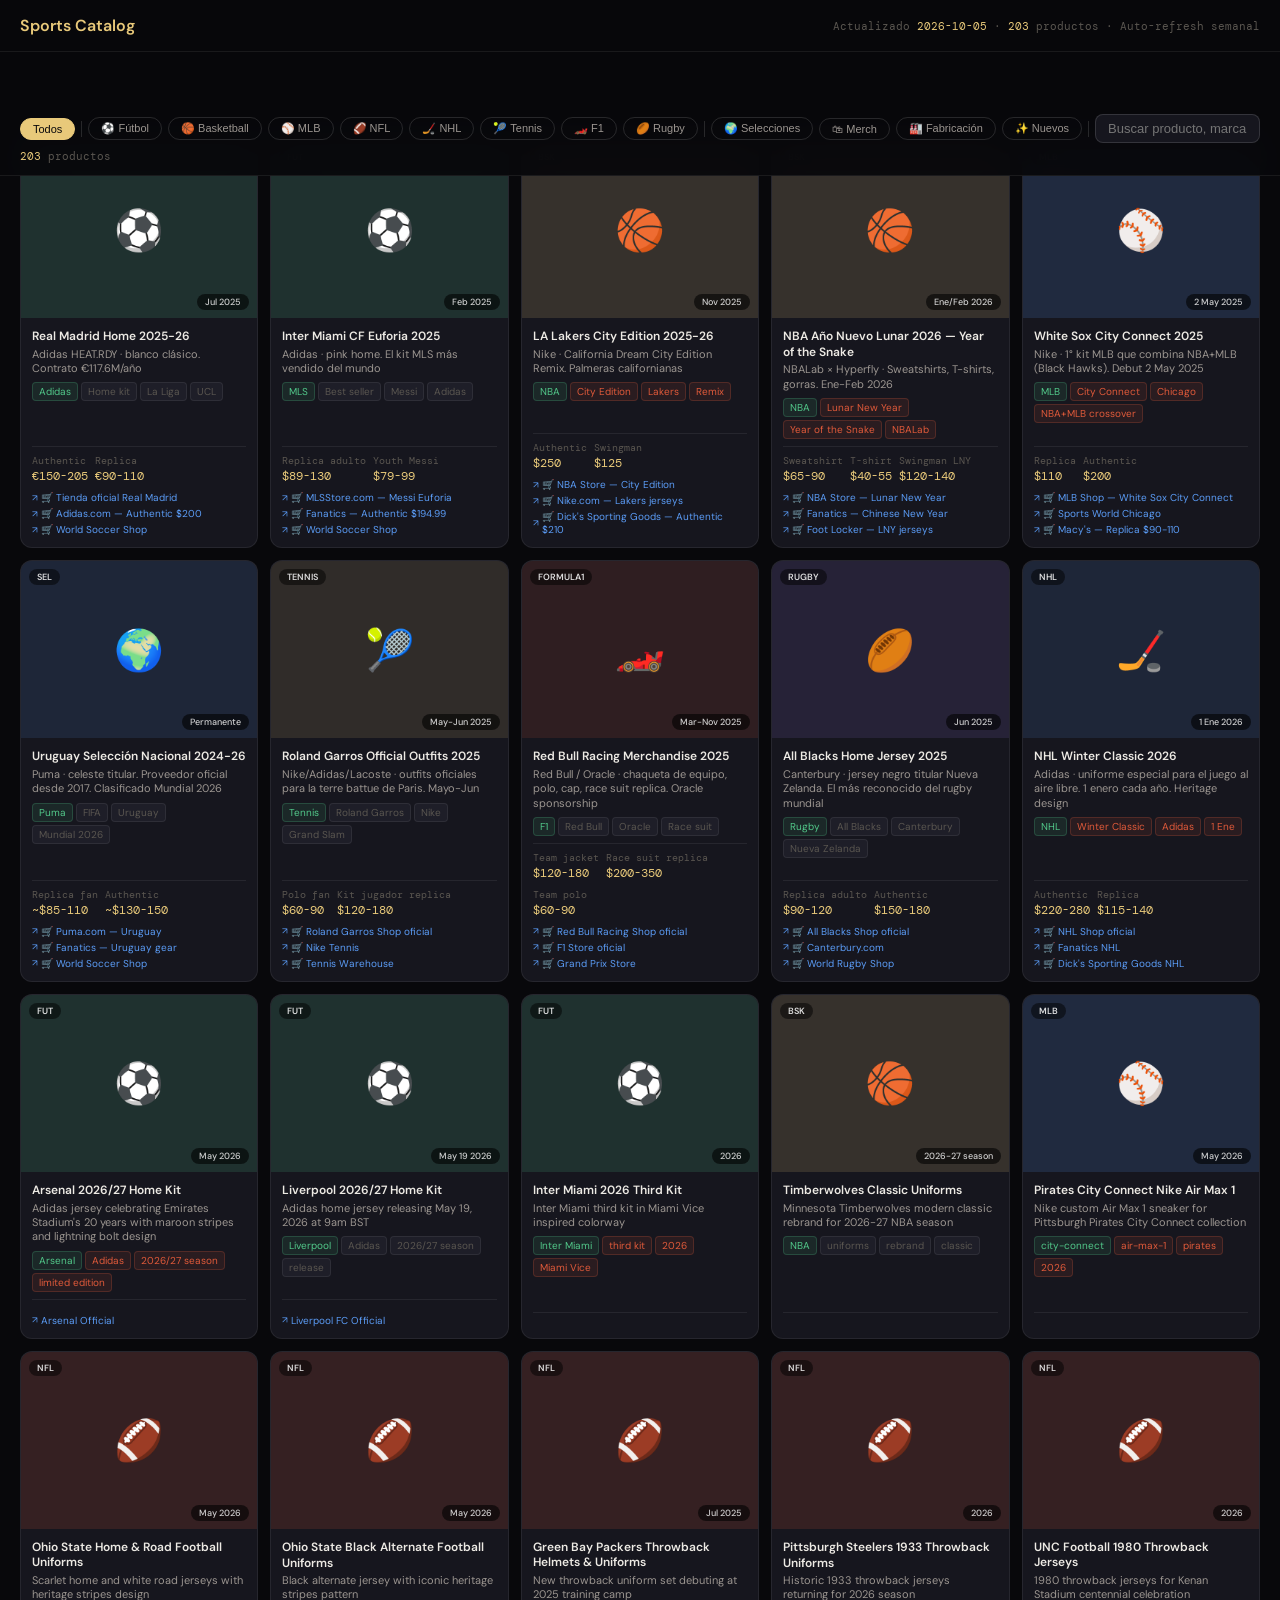
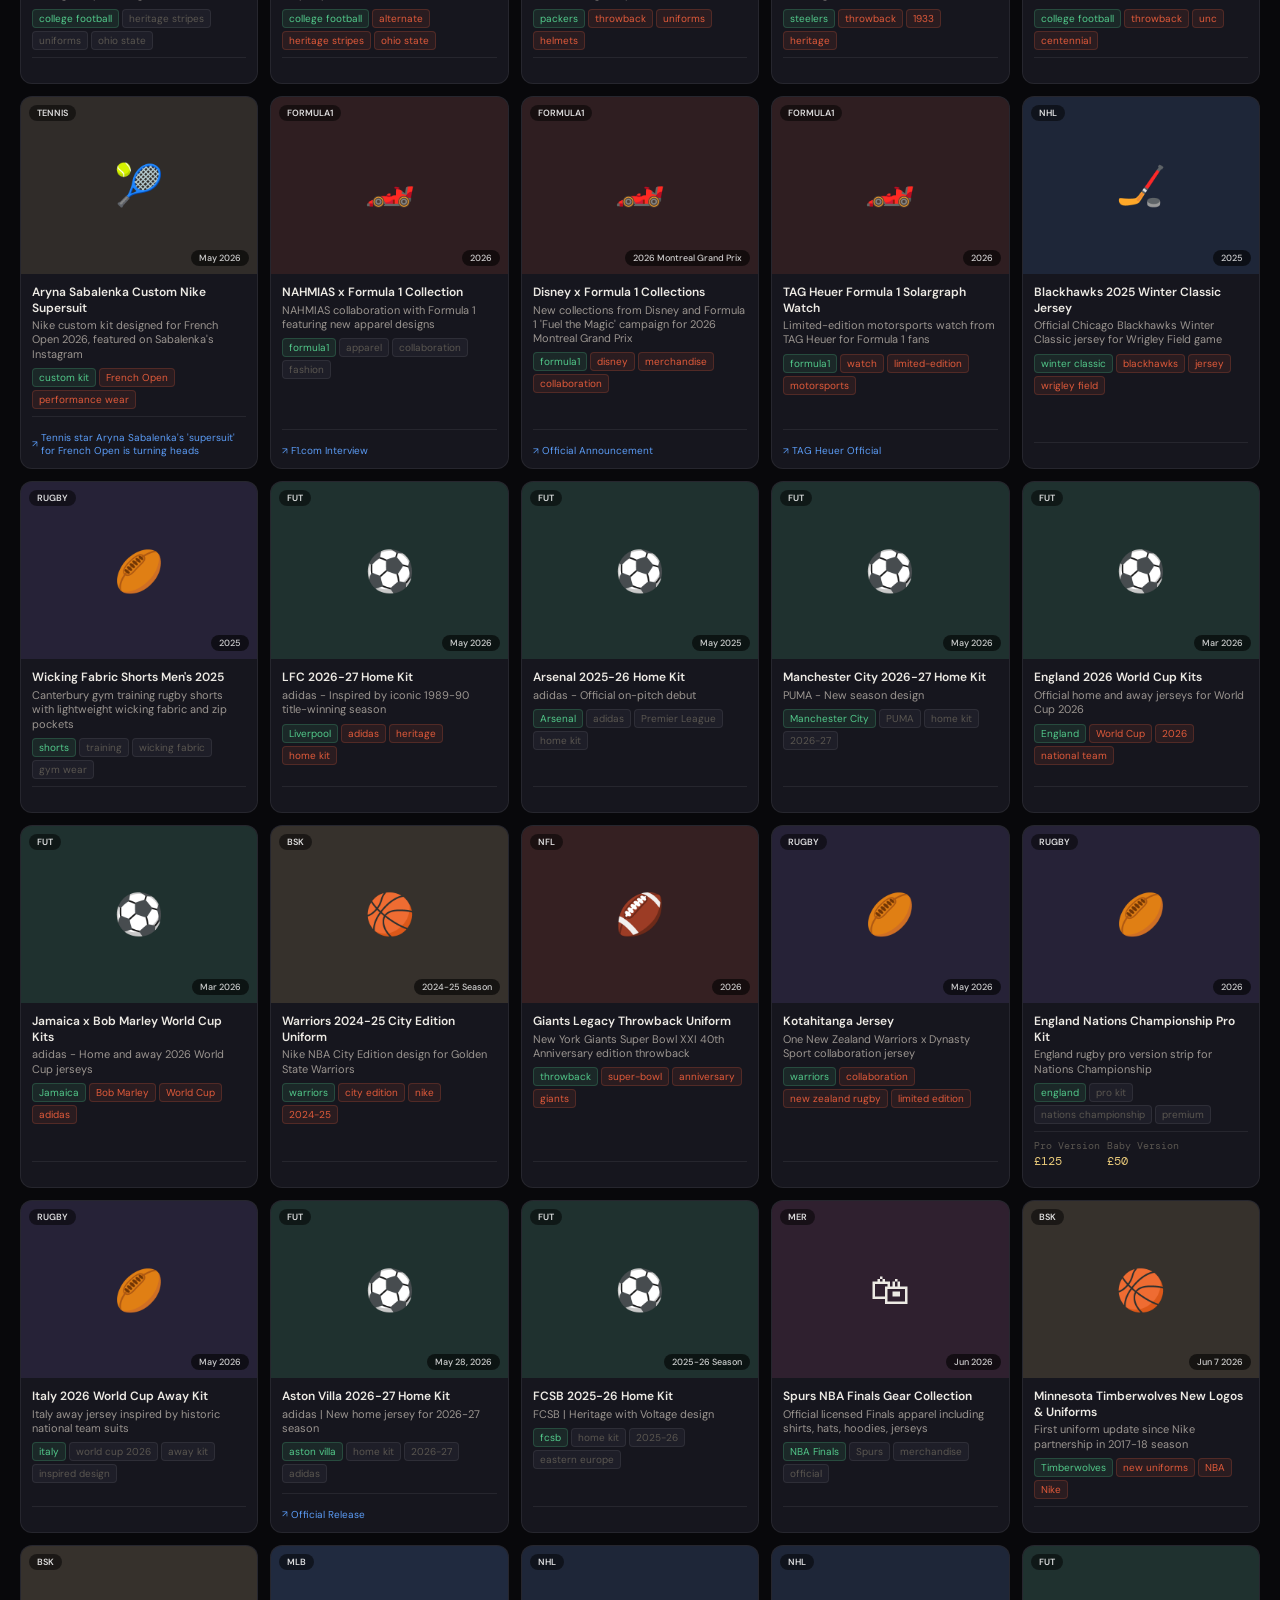
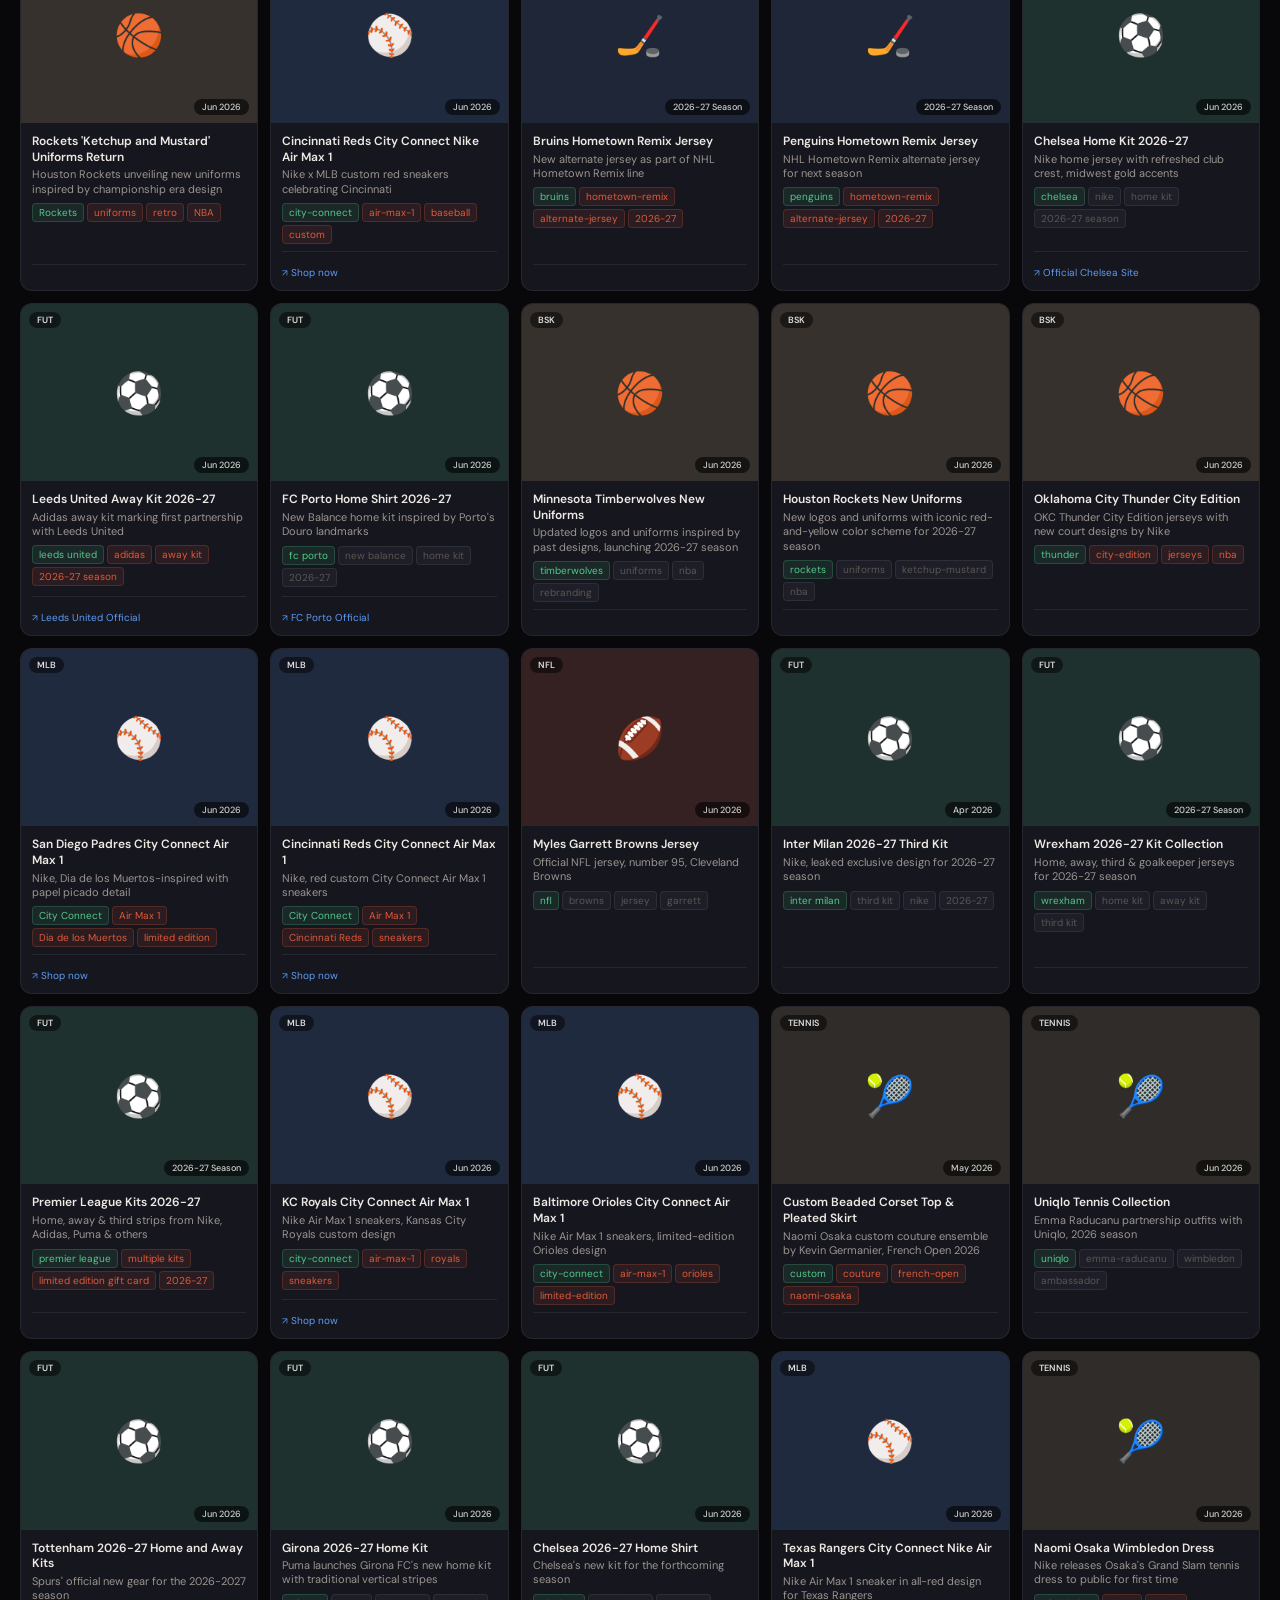
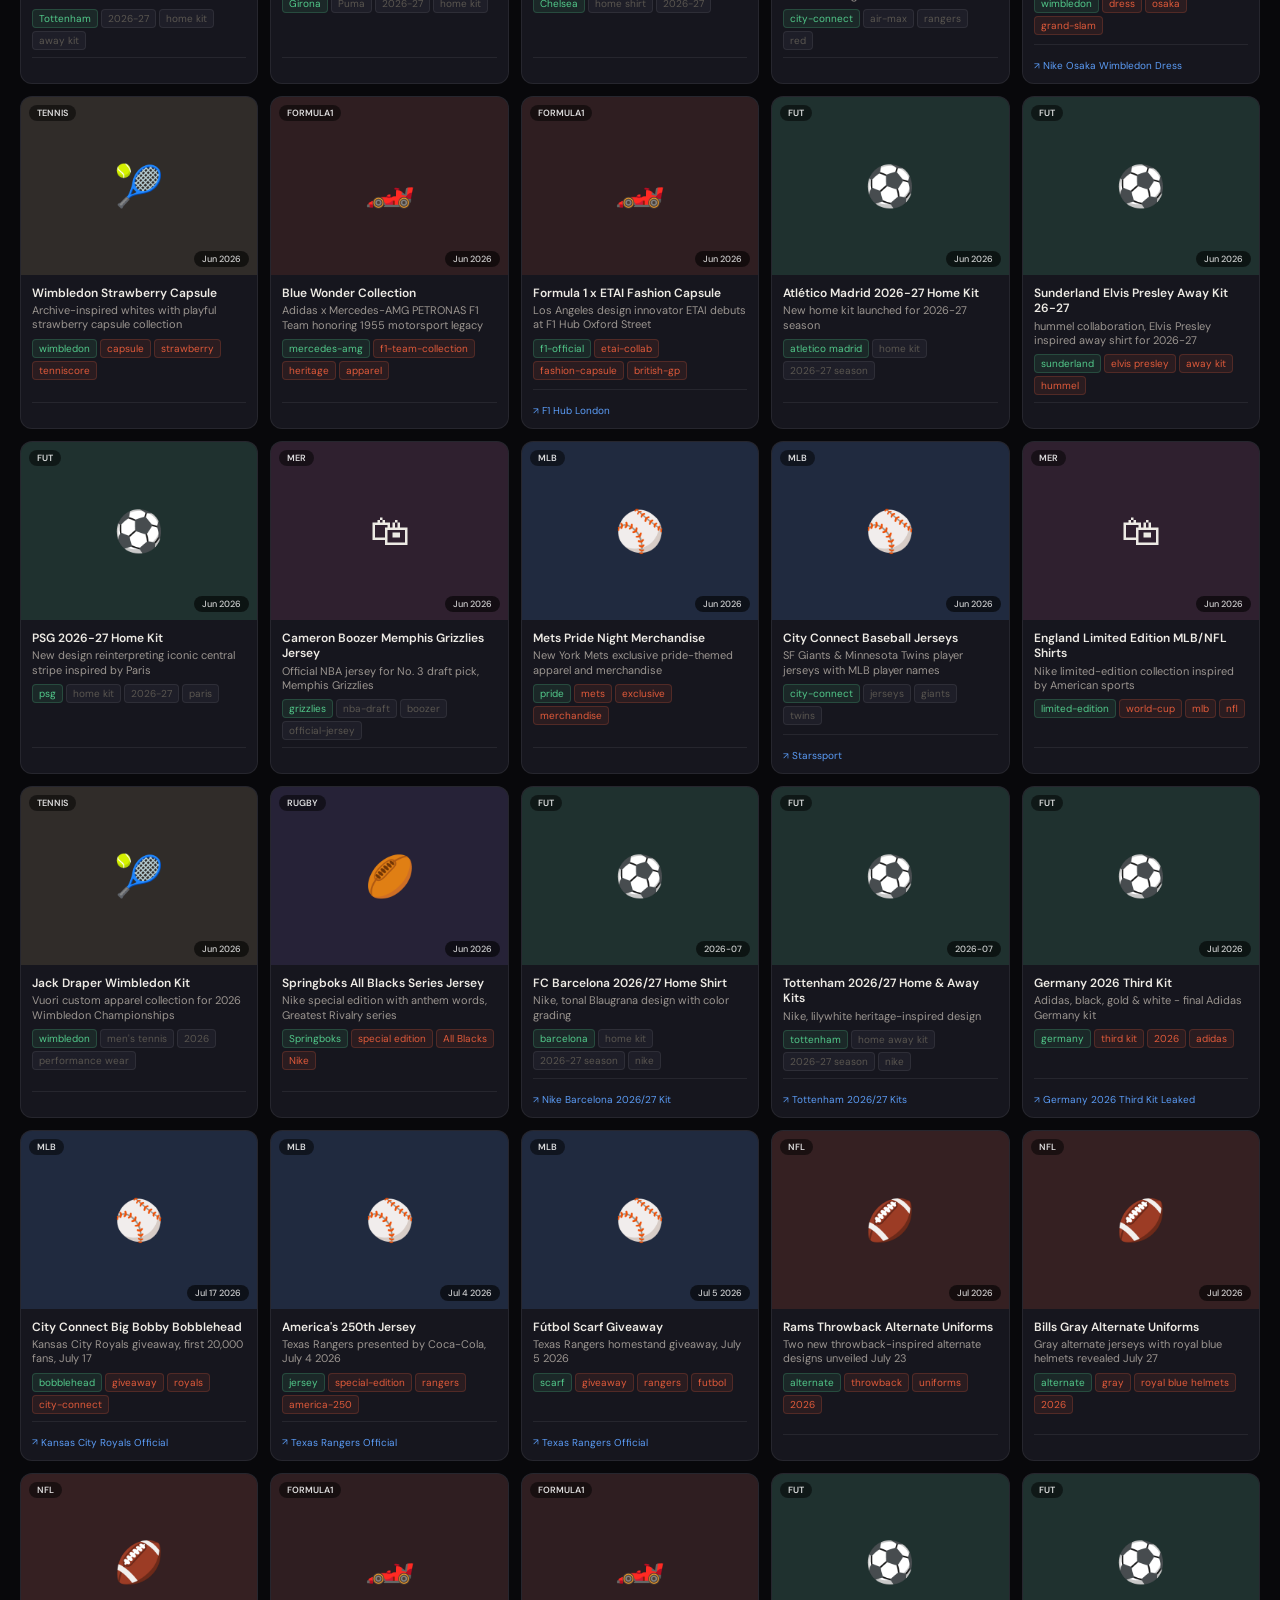
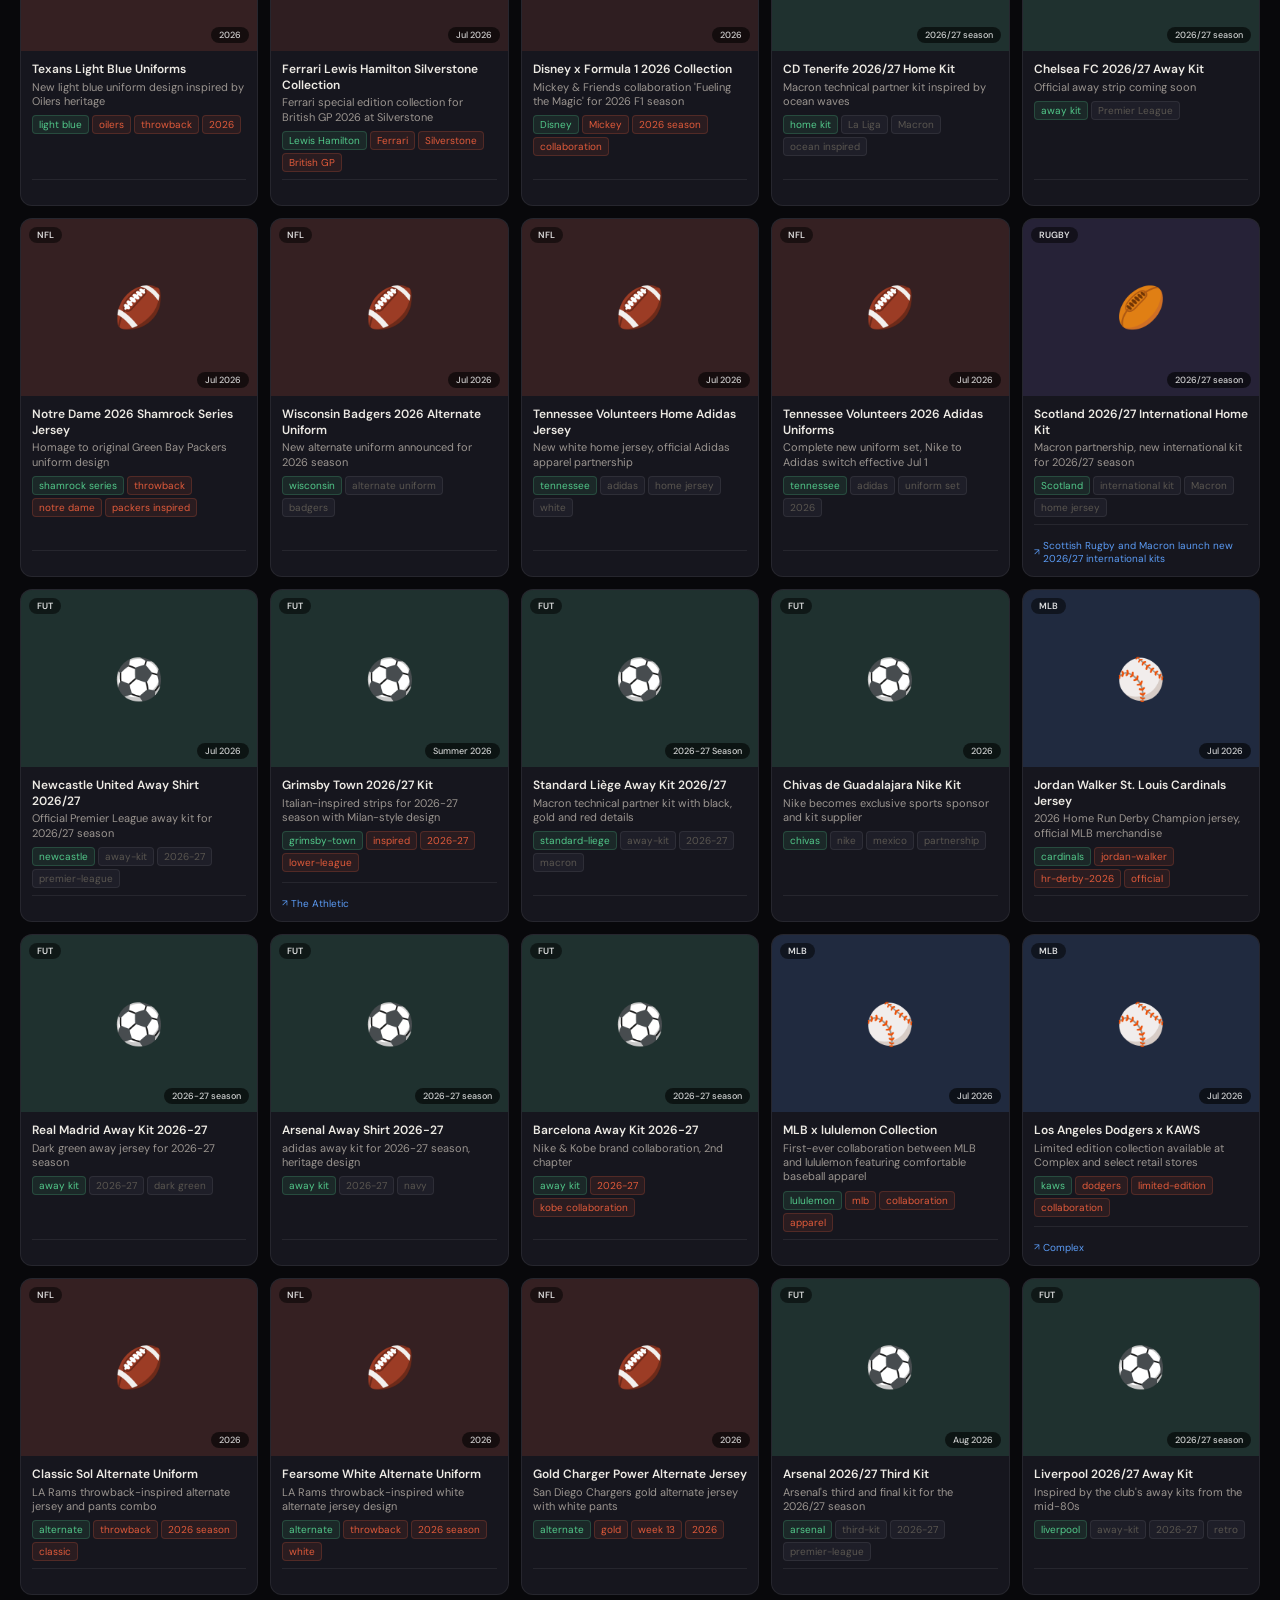
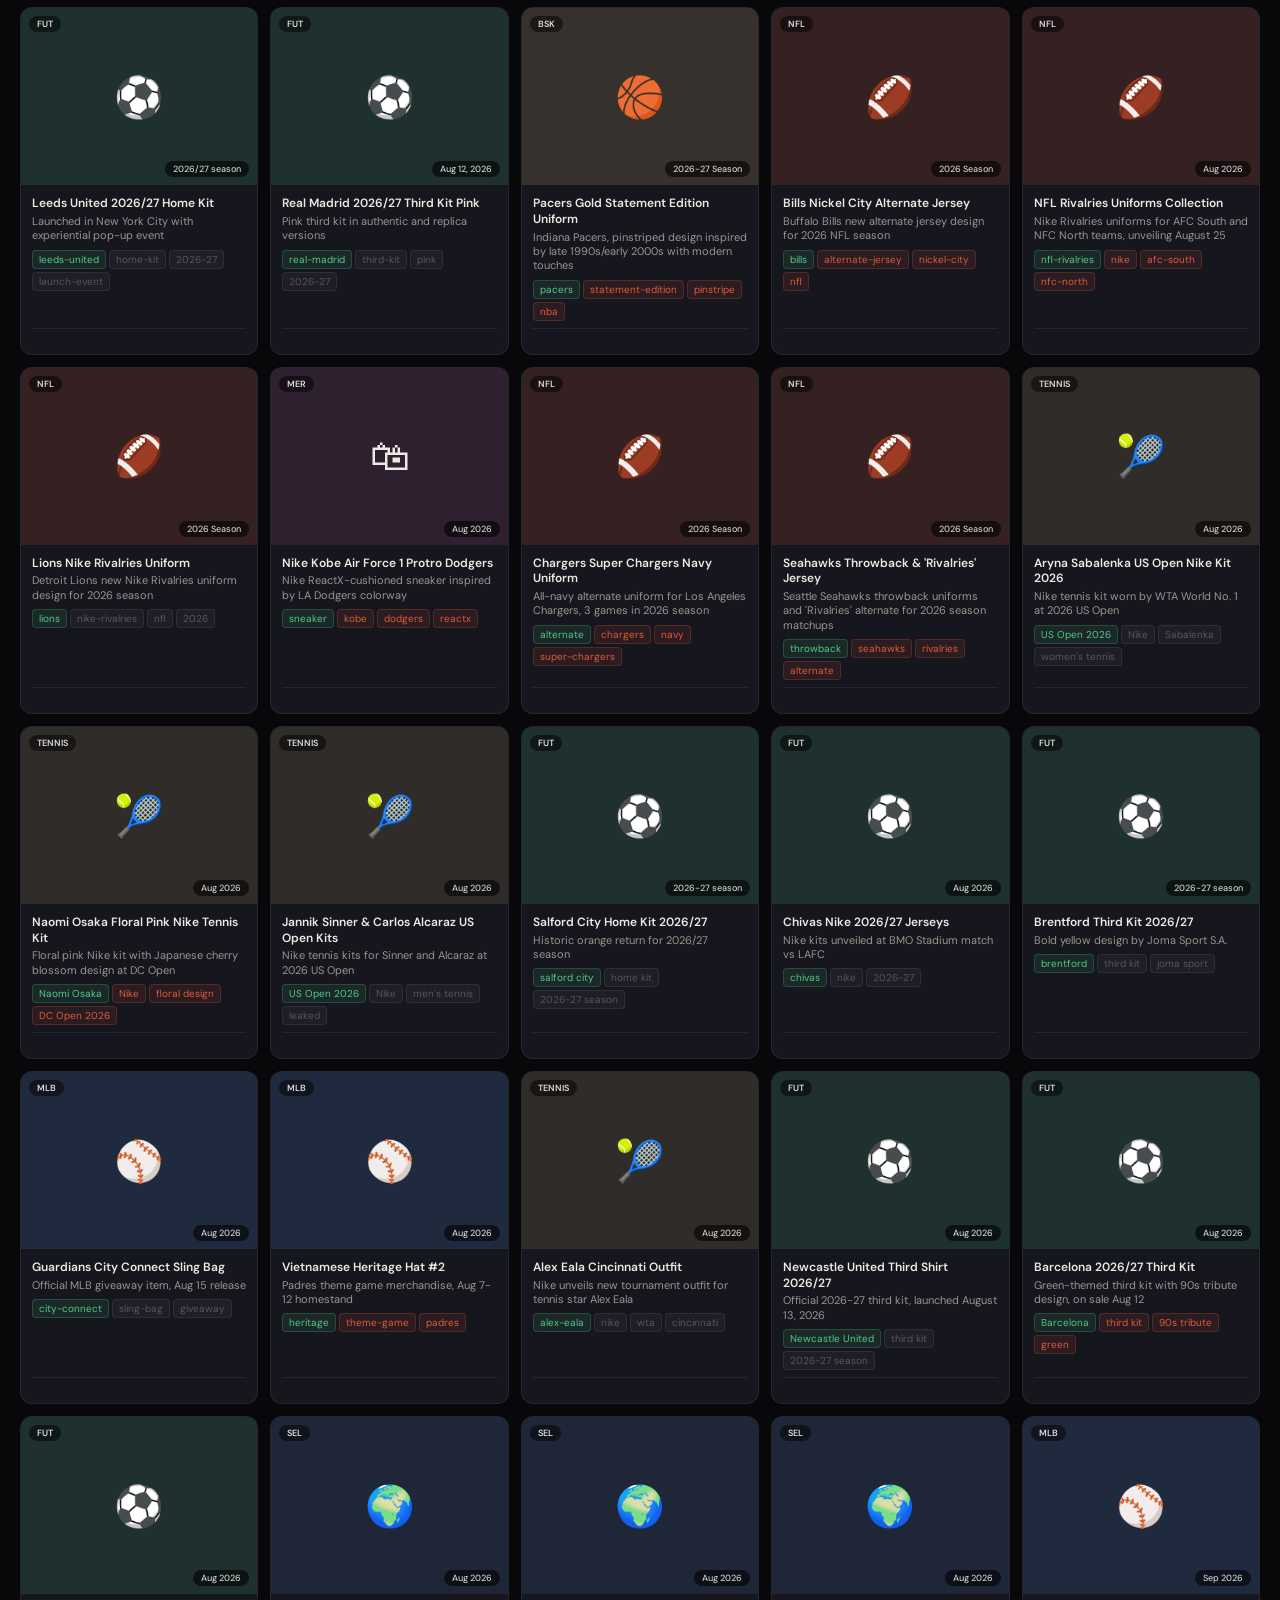
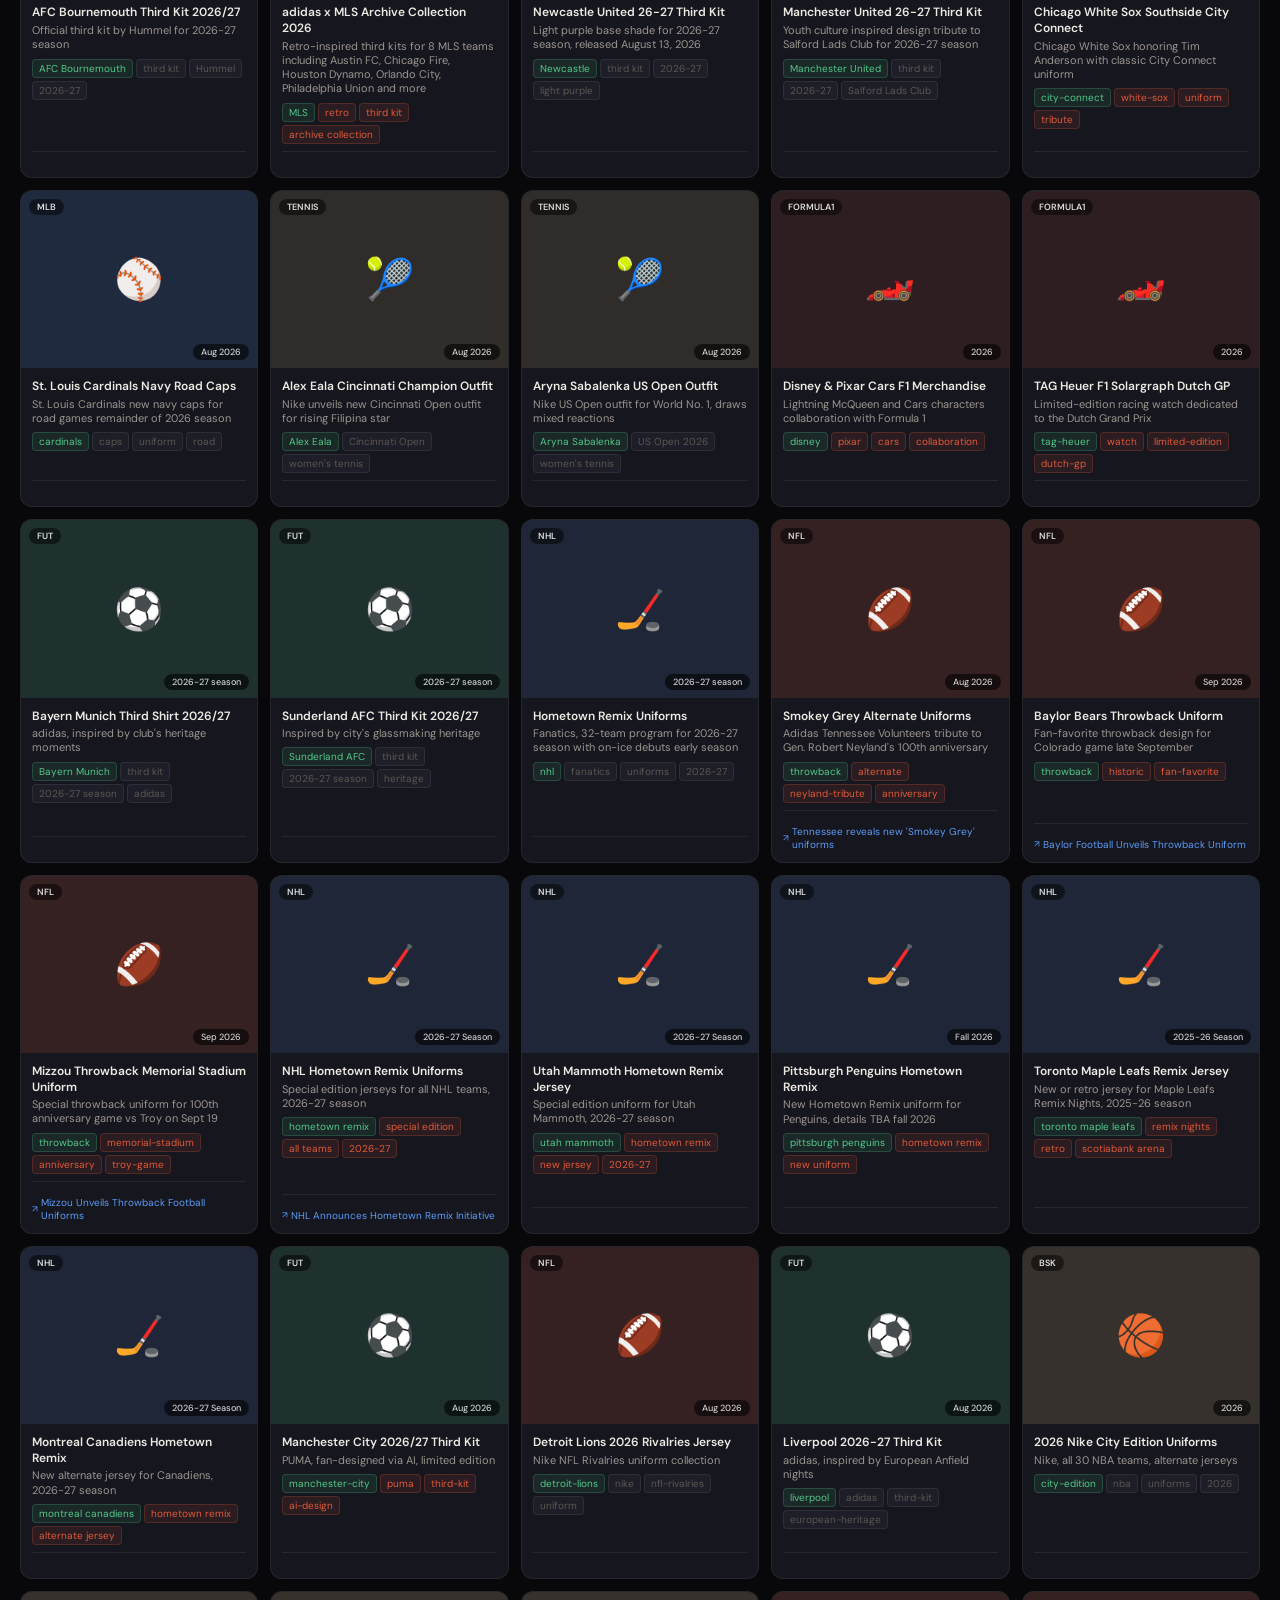
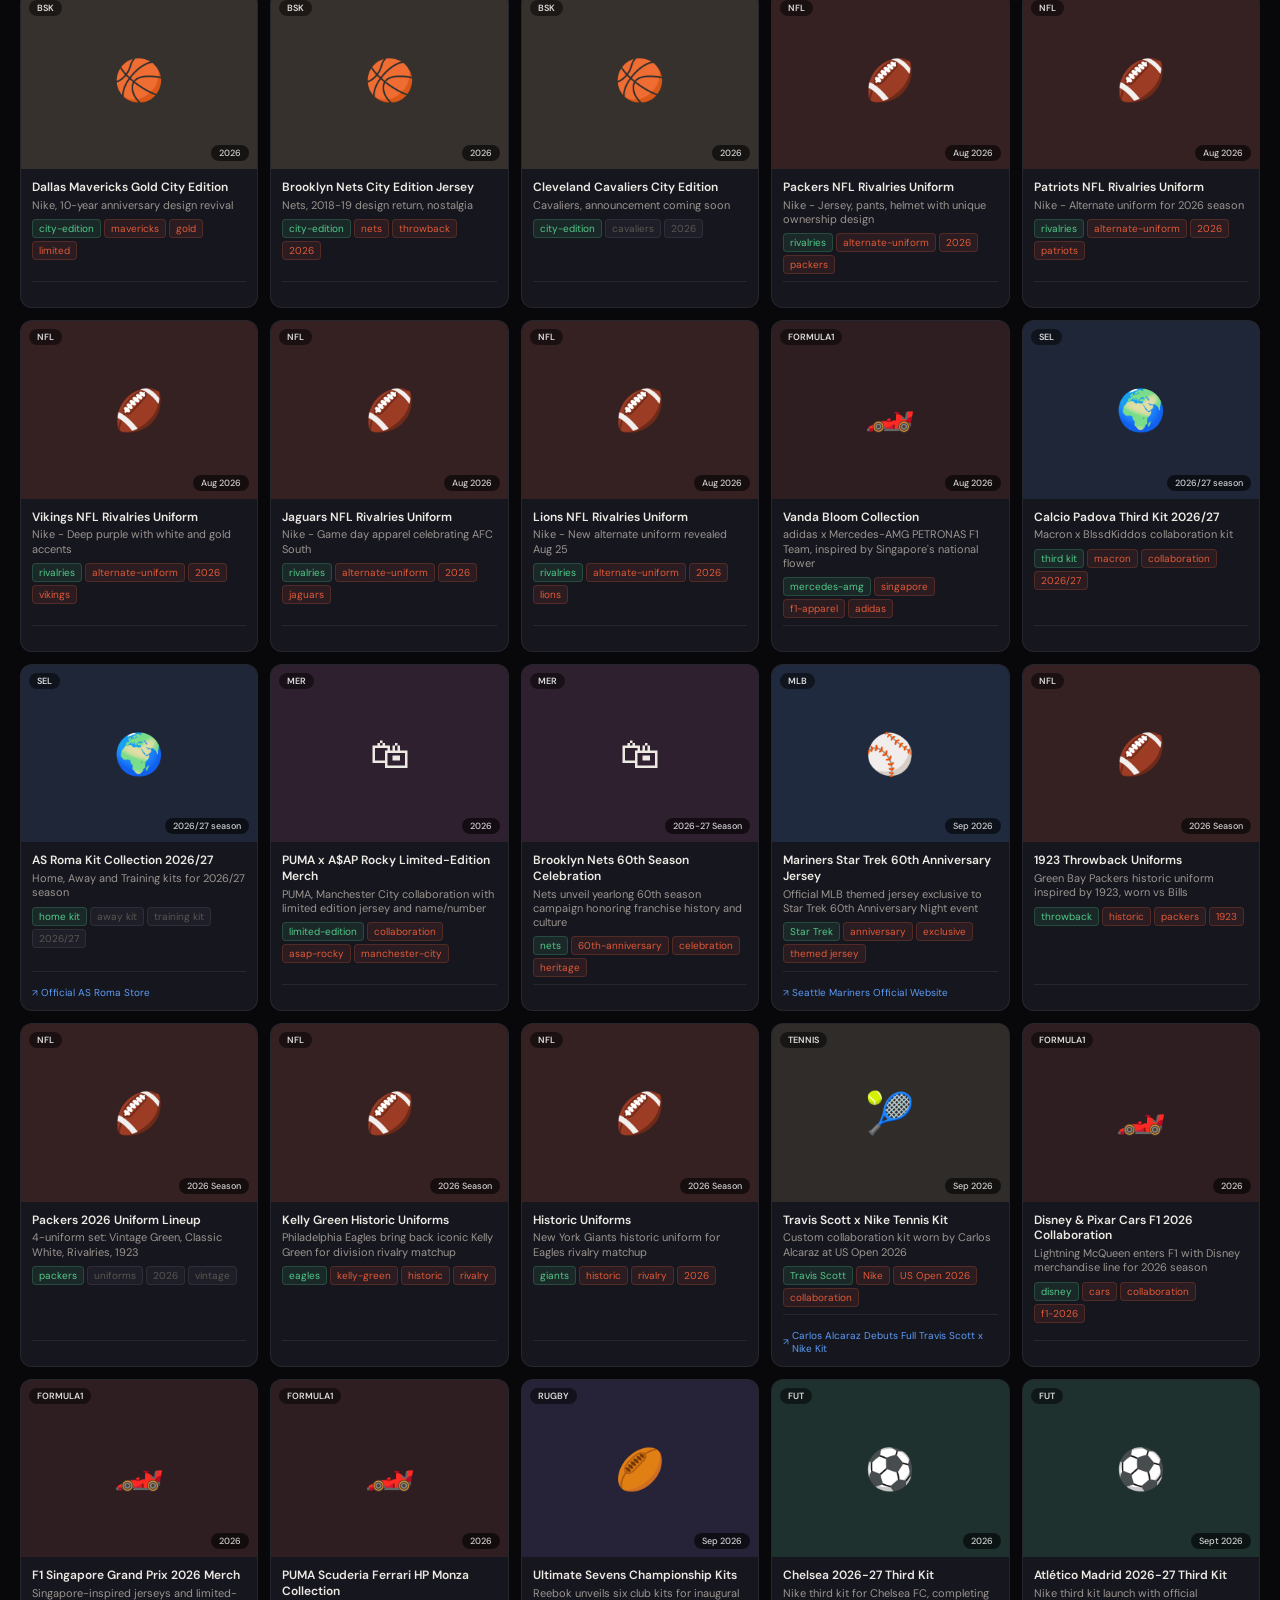
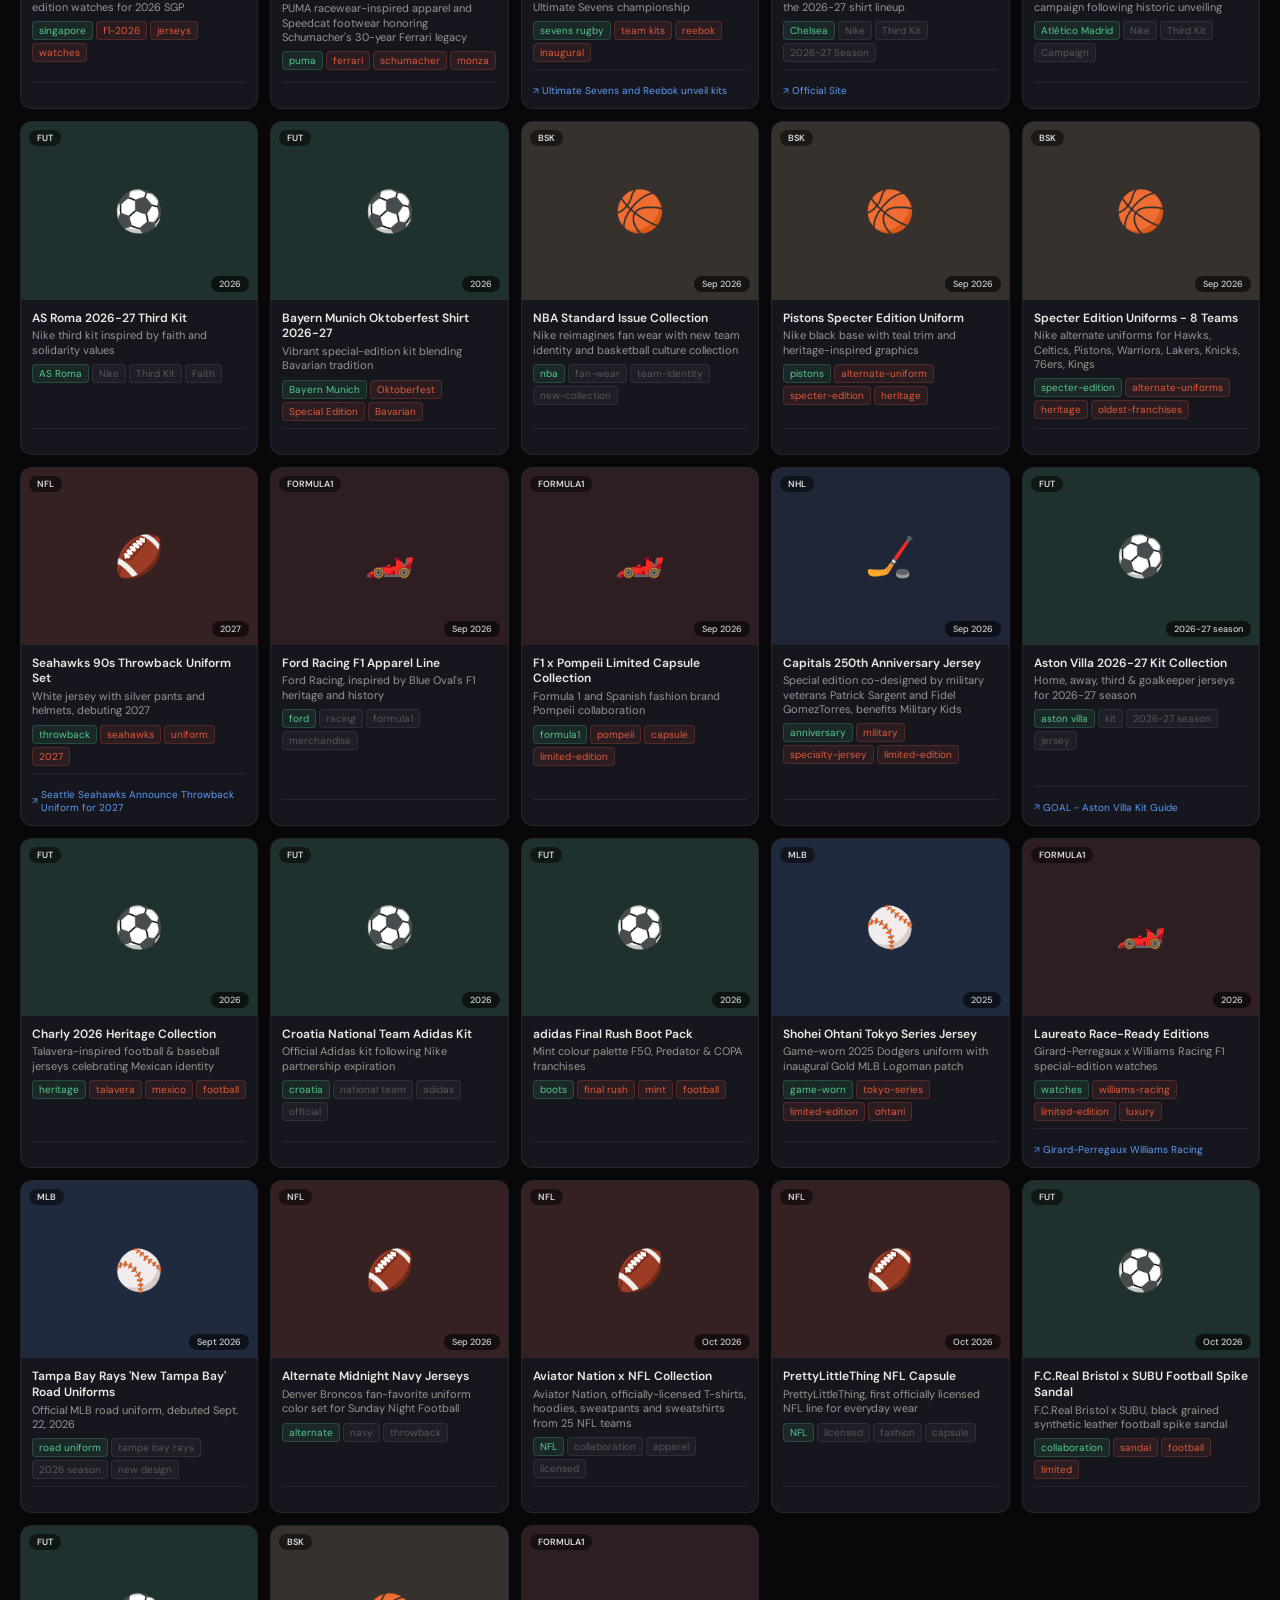
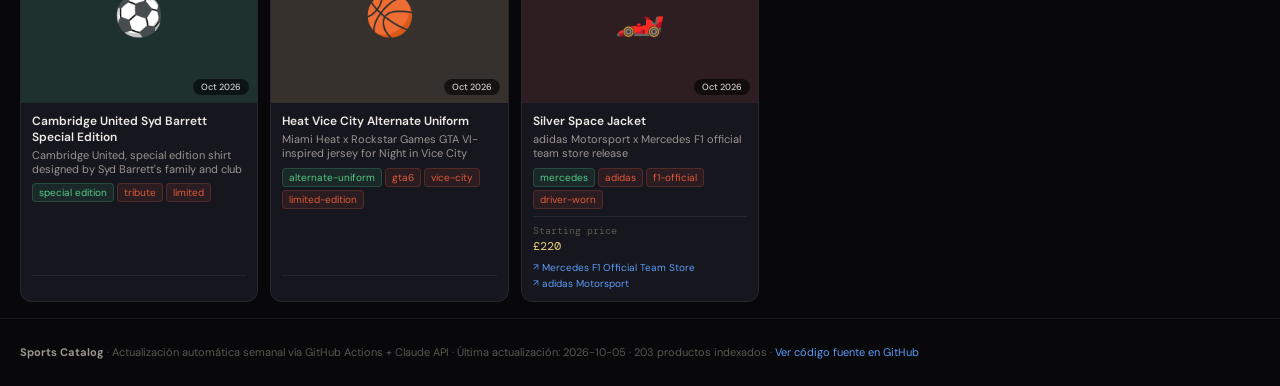
==== site/index.html @ 8c07593c "Auto-update: 2026-10-05 sports catalog refresh" ====
<!DOCTYPE html>
<html lang="es">
<head>
<meta charset="UTF-8">
<meta name="viewport" content="width=device-width, initial-scale=1.0">
<title>Sports Catalog — Auto-updated 2026-10-05</title>
<link href="https://fonts.googleapis.com/css2?family=DM+Sans:opsz,wght@9..40,400;9..40,500;9..40,600&family=DM+Mono:wght@400;500&display=swap" rel="stylesheet">
<style>
:root{--bg:#08080b;--bg3:#16161e;--bg4:#1e1e28;--b:rgba(255,255,255,0.07);--b2:rgba(255,255,255,0.13);--tx:#edeae4;--tx2:#9b9590;--tx3:#5a5650;--gold:#e8c97a;--green:#52c98a;--blue:#5b9cf6;--red:#e05a3a;--pink:#e06fa8;--sans:'DM Sans',system-ui,sans-serif;--mono:'DM Mono',monospace}
*{box-sizing:border-box;margin:0;padding:0}
body{background:var(--bg);color:var(--tx);font-family:var(--sans);font-size:14px}
#tb{position:fixed;top:0;left:0;right:0;z-index:100;height:52px;background:rgba(8,8,11,.94);backdrop-filter:blur(20px);border-bottom:1px solid var(--b);display:flex;align-items:center;gap:12px;padding:0 20px}
.logo{font-size:16px;font-weight:600;color:var(--gold)}
.meta{margin-left:auto;font-size:11px;color:var(--tx3);font-family:var(--mono)}
.meta span{color:var(--gold)}
#ctrl{padding:62px 20px 12px;display:flex;flex-wrap:wrap;gap:6px;align-items:center;background:var(--bg);border-bottom:1px solid var(--b);position:sticky;top:52px;z-index:90;background:rgba(8,8,11,.94);backdrop-filter:blur(16px)}
.fp{padding:4px 12px;border-radius:20px;font-size:11px;font-weight:500;cursor:pointer;border:1px solid var(--b2);background:transparent;color:var(--tx2);transition:all .15s;white-space:nowrap}
.fp.on,.fp:hover{background:var(--gold);color:#08080b;border-color:var(--gold)}
.sep{width:1px;height:16px;background:var(--b2)}
#si{flex:1;min-width:160px;background:var(--bg3);border:1px solid var(--b2);border-radius:8px;padding:6px 12px;color:var(--tx);font-size:13px;outline:none}
#si:focus{border-color:var(--gold)}
#rc{font-size:11px;color:var(--tx3);font-family:var(--mono);white-space:nowrap}
#rc span{color:var(--gold)}
#grid{padding:16px 20px;display:grid;grid-template-columns:repeat(auto-fill,minmax(220px,1fr));gap:12px}
.card{background:var(--bg3);border:1px solid var(--b);border-radius:12px;overflow:hidden;display:flex;flex-direction:column;transition:border-color .2s,transform .2s;animation:fu .25s ease forwards}
.card:hover{border-color:var(--b2);transform:translateY(-2px)}
.card.hide{display:none}
@keyframes fu{from{opacity:0;transform:translateY(8px)}to{opacity:1;transform:translateY(0)}}
.vis{aspect-ratio:4/3;display:flex;align-items:center;justify-content:center;position:relative;overflow:hidden;font-size:40px}
.badge{position:absolute;top:8px;left:8px;font-size:9px;font-weight:600;padding:2px 8px;border-radius:8px;background:rgba(0,0,0,.5);color:rgba(255,255,255,.85)}
.dbadge{position:absolute;bottom:8px;right:8px;font-size:9px;font-weight:500;padding:2px 8px;border-radius:8px;background:rgba(0,0,0,.6);color:rgba(255,255,255,.8)}
.new-badge{position:absolute;top:8px;right:8px;font-size:9px;font-weight:700;padding:2px 8px;border-radius:8px;background:var(--green);color:#08080b}
.body{padding:11px;flex:1;display:flex;flex-direction:column}
.body h3{font-size:12px;font-weight:600;color:var(--tx);margin-bottom:2px;line-height:1.3}
.sub{font-size:11px;color:var(--tx2);margin-bottom:7px;line-height:1.3}
.tags{display:flex;flex-wrap:wrap;gap:3px;margin-bottom:7px}
.tag{font-size:10px;padding:2px 6px;border-radius:4px;background:var(--bg4);color:var(--tx3);border:1px solid var(--b)}
.tag.g{background:rgba(82,201,138,.1);color:var(--green);border-color:rgba(82,201,138,.22)}
.tag.s{background:rgba(224,90,58,.1);color:var(--red);border-color:rgba(224,90,58,.22)}
.prices{display:flex;flex-wrap:wrap;gap:7px;padding-top:7px;border-top:1px solid var(--b);margin-top:auto}
.pv{font-family:var(--mono);font-size:12px;color:var(--gold)}
.pl{font-size:10px;color:var(--tx3);display:block;margin-bottom:1px}
.links{display:flex;flex-direction:column;gap:3px;margin-top:7px}
.lk{font-size:10px;color:var(--blue);text-decoration:none;display:flex;align-items:center;gap:3px}
.lk::before{content:'↗';font-size:9px}
.lk:hover{color:var(--gold)}
#footer{padding:24px 20px;border-top:1px solid var(--b);font-size:11px;color:var(--tx3);line-height:1.8}
#footer a{color:var(--blue);text-decoration:none}
@media(max-width:640px){#grid{grid-template-columns:1fr 1fr;padding:12px 14px;gap:10px}.body{padding:9px}}
</style>
</head>
<body>
<header id="tb">
  <div class="logo">Sports Catalog</div>
  <div class="meta">Actualizado <span>2026-10-05</span> · <span id="tc">203</span> productos · Auto-refresh semanal</div>
</header>
<div id="ctrl">
  <button class="fp on" onclick="filt('all',this)">Todos</button>
  <div class="sep"></div>
  <button class="fp" onclick="filt('fut',this)">⚽ Fútbol</button>
  <button class="fp" onclick="filt('bsk',this)">🏀 Basketball</button>
  <button class="fp" onclick="filt('mlb',this)">⚾ MLB</button>
  <button class="fp" onclick="filt('nfl',this)">🏈 NFL</button>
  <button class="fp" onclick="filt('nhl',this)">🏒 NHL</button>
  <button class="fp" onclick="filt('tennis',this)">🎾 Tennis</button>
  <button class="fp" onclick="filt('formula1',this)">🏎️ F1</button>
  <button class="fp" onclick="filt('rugby',this)">🏉 Rugby</button>
  <div class="sep"></div>
  <button class="fp" onclick="filt('sel',this)">🌍 Selecciones</button>
  <button class="fp" onclick="filt('mer',this)">🛍 Merch</button>
  <button class="fp" onclick="filt('fab',this)">🏭 Fabricación</button>
  <button class="fp" onclick="filt('new',this)">✨ Nuevos</button>
  <div class="sep"></div>
  <input id="si" type="text" placeholder="Buscar producto, marca, evento…" oninput="doS(this.value)">
  <div id="rc"><span id="rn">0</span> productos</div>
</div>
<div id="grid"></div>
<footer id="footer">
  <strong style="color:var(--tx2)">Sports Catalog</strong> · Actualización automática semanal vía GitHub Actions + Claude API ·
  Última actualización: 2026-10-05 · 203 productos indexados ·
  <a href="https://github.com" target="_blank">Ver código fuente en GitHub</a>
</footer>
<script>
const ALL = [{"id": "rm-home-2526", "cat": "fut", "t": "Real Madrid Home 2025-26", "sub": "Adidas HEAT.RDY · blanco clásico. Contrato €117.6M/año", "tags": ["Adidas", "Home kit", "La Liga", "UCL"], "date": "Jul 2025", "prices": [{"l": "Authentic", "v": "€150-205"}, {"l": "Replica", "v": "€90-110"}], "links": [{"t": "🛒 Tienda oficial Real Madrid", "u": "https://us.shop.realmadrid.com/es/products/rmcfmz0899-mens-home-jersey-25-26-white"}, {"t": "🛒 Adidas.com — Authentic $200", "u": "https://www.adidas.com/us/real-madrid-25-26-home-authentic-jersey/JV5918.html"}, {"t": "🛒 World Soccer Shop", "u": "https://www.worldsoccershop.com/buy/real-madrid-2025-2026-jerseys"}, {"t": "🛒 LaLiga Store", "u": "https://www2.laligastore.com/en/real-madrid/t-14207102+z-9487992-2683164900"}], "brand": "Adidas", "special": false, "added_date": "2026-05-17"}, {"id": "miami-euforia-2025", "cat": "fut", "t": "Inter Miami CF Euforia 2025", "sub": "Adidas · pink home. El kit MLS más vendido del mundo", "tags": ["MLS", "Best seller", "Messi", "Adidas"], "date": "Feb 2025", "prices": [{"l": "Replica adulto", "v": "$89-130"}, {"l": "Youth Messi", "v": "$79-99"}], "links": [{"t": "🛒 MLSStore.com — Messi Euforia", "u": "https://www.mlsstore.com/es/inter-miami-cf/mens-inter-miami-cf-lionel-messi-adidas-light-pink-2025-euforia-replica-player-jersey/t-21257796+p-572267848552586+z-9-2563664462"}, {"t": "🛒 Fanatics — Authentic $194.99", "u": "https://www.fanatics.com/mls/inter-miami-cf/o-3577+t-76706629+z-97877-2244091536"}, {"t": "🛒 World Soccer Shop", "u": "https://www.worldsoccershop.com/shop/details/inter-miami-cf-2025-home-jersey-by-adidas_A1108753"}, {"t": "📰 Nota oficial lanzamiento", "u": "https://www.intermiamicf.com/news/inter-miami-cf-unveils-euforia-club-s-new-2025-and-2026-pink-home-kit"}], "brand": "Adidas", "special": false, "added_date": "2026-05-17"}, {"id": "lakers-city-2526", "cat": "bsk", "t": "LA Lakers City Edition 2025-26", "sub": "Nike · California Dream City Edition Remix. Palmeras californianas", "tags": ["NBA", "City Edition", "Lakers", "Remix"], "date": "Nov 2025", "prices": [{"l": "Authentic", "v": "$250"}, {"l": "Swingman", "v": "$125"}], "links": [{"t": "🛒 NBA Store — City Edition", "u": "https://store.nba.com/los-angeles-lakers/city-edition/t-25478568+c-1223050524+z-97-2210389272"}, {"t": "🛒 Nike.com — Lakers jerseys", "u": "https://www.nike.com/w/los-angeles-lakers-6m6dc"}, {"t": "🛒 Dick's Sporting Goods — Authentic $210", "u": "https://www.dickssportinggoods.com/f/los-angeles-lakers-nba-city-edition-apparel-gear-3452-1561609"}, {"t": "🛒 Global NBA Store", "u": "https://global.nbastore.com/en/los-angeles-lakers/city-edition/t-25478568+c-1223050524+z-97-2210389272"}], "brand": "Nike", "special": true, "added_date": "2026-05-17"}, {"id": "nba-lunar-snake-2026", "cat": "bsk", "t": "NBA Año Nuevo Lunar 2026 — Year of the Snake", "sub": "NBALab × Hyperfly · Sweatshirts, T-shirts, gorras. Ene-Feb 2026", "tags": ["NBA", "Lunar New Year", "Year of the Snake", "NBALab"], "date": "Ene/Feb 2026", "prices": [{"l": "Sweatshirt", "v": "$65-90"}, {"l": "T-shirt", "v": "$40-55"}, {"l": "Swingman LNY", "v": "$120-140"}], "links": [{"t": "🛒 NBA Store — Lunar New Year", "u": "https://store.nba.com/lunar-new-year/c-4525738841+z-901857-3022056735"}, {"t": "🛒 Fanatics — Chinese New Year", "u": "https://www.fanatics.com/nba/chinese-new-year-gear/o-1381+c-20086061+z-8375-2690202837"}, {"t": "🛒 Foot Locker — LNY jerseys", "u": "https://www.footlocker.com/buy/nba-chinese-new-year-jersey-0aez11a"}], "brand": "Nike/NBALab", "special": true, "added_date": "2026-05-17"}, {"id": "whitesox-city-2025", "cat": "mlb", "t": "White Sox City Connect 2025", "sub": "Nike · 1° kit MLB que combina NBA+MLB (Black Hawks). Debut 2 May 2025", "tags": ["MLB", "City Connect", "Chicago", "NBA+MLB crossover"], "date": "2 May 2025", "prices": [{"l": "Replica", "v": "$110"}, {"l": "Authentic", "v": "$200"}], "links": [{"t": "🛒 MLB Shop — White Sox City Connect", "u": "https://www.mlbshop.com/chicago-white-sox/2025-mlb-city-connect/t-36554212+c-6739127486+z-97-689062974"}, {"t": "🛒 Sports World Chicago", "u": "https://www.sportsworldchicago.com/Chicago-White-Sox-City-Connect/"}, {"t": "🛒 Macy's — Replica $90-110", "u": "https://www.macys.com/shop/product/nike-mens-red-chicago-white-sox-2025-city-connect-limited-jersey?ID=22400476"}, {"t": "📰 Newsweek — Dónde comprar", "u": "https://www.newsweek.com/sports/mlb/how-buy-chicago-white-sox-2025-city-connect-jerseys-hats-gear-2065823"}], "brand": "Nike", "special": true, "added_date": "2026-05-17"}, {"id": "uruguay-puma-2024", "cat": "sel", "t": "Uruguay Selección Nacional 2024-26", "sub": "Puma · celeste titular. Proveedor oficial desde 2017. Clasificado Mundial 2026", "tags": ["Puma", "FIFA", "Uruguay", "Mundial 2026"], "date": "Permanente", "prices": [{"l": "Replica fan", "v": "~$85-110"}, {"l": "Authentic", "v": "~$130-150"}], "links": [{"t": "🛒 Puma.com — Uruguay", "u": "https://www.puma.com/en/uruguay"}, {"t": "🛒 Fanatics — Uruguay gear", "u": "https://www.fanatics.com/soccer/uruguay"}, {"t": "🛒 World Soccer Shop", "u": "https://www.worldsoccershop.com/national-teams/uruguay-soccer-jerseys"}], "brand": "Puma", "special": false, "added_date": "2026-05-17"}, {"id": "roland-garros-outfit-2025", "cat": "tennis", "t": "Roland Garros Official Outfits 2025", "sub": "Nike/Adidas/Lacoste · outfits oficiales para la terre battue de Paris. Mayo-Jun", "tags": ["Tennis", "Roland Garros", "Nike", "Grand Slam", "Clay court"], "date": "May-Jun 2025", "prices": [{"l": "Polo fan", "v": "$60-90"}, {"l": "Kit jugador replica", "v": "$120-180"}], "links": [{"t": "🛒 Roland Garros Shop oficial", "u": "https://www.rolandgarros.com/en-us/shop"}, {"t": "🛒 Nike Tennis", "u": "https://www.nike.com/w/tennis"}, {"t": "🛒 Tennis Warehouse", "u": "https://www.tenniswarehouse.com"}], "brand": "Nike/Adidas/Lacoste", "special": false, "added_date": "2026-05-17"}, {"id": "f1-redbull-merch-2025", "cat": "formula1", "t": "Red Bull Racing Merchandise 2025", "sub": "Red Bull / Oracle · chaqueta de equipo, polo, cap, race suit replica. Oracle sponsorship", "tags": ["F1", "Red Bull", "Oracle", "Race suit", "Team gear"], "date": "Mar-Nov 2025", "prices": [{"l": "Team jacket", "v": "$120-180"}, {"l": "Race suit replica", "v": "$200-350"}, {"l": "Team polo", "v": "$60-90"}], "links": [{"t": "🛒 Red Bull Racing Shop oficial", "u": "https://www.redbullracing.com/shop"}, {"t": "🛒 F1 Store oficial", "u": "https://www.formula1.com/en/shop"}, {"t": "🛒 Grand Prix Store", "u": "https://www.grandprixstore.com"}], "brand": "Red Bull/Oracle", "special": false, "added_date": "2026-05-17"}, {"id": "allblacks-home-2025", "cat": "rugby", "t": "All Blacks Home Jersey 2025", "sub": "Canterbury · jersey negro titular Nueva Zelanda. El más reconocido del rugby mundial", "tags": ["Rugby", "All Blacks", "Canterbury", "Nueva Zelanda", "Home kit"], "date": "Jun 2025", "prices": [{"l": "Replica adulto", "v": "$90-120"}, {"l": "Authentic", "v": "$150-180"}], "links": [{"t": "🛒 All Blacks Shop oficial", "u": "https://www.allblacks.com/shop"}, {"t": "🛒 Canterbury.com", "u": "https://www.canterburysport.com"}, {"t": "🛒 World Rugby Shop", "u": "https://store.world.rugby"}], "brand": "Canterbury", "special": false, "added_date": "2026-05-17"}, {"id": "nhl-winter-classic-2026", "cat": "nhl", "t": "NHL Winter Classic 2026", "sub": "Adidas · uniforme especial para el juego al aire libre. 1 enero cada año. Heritage design", "tags": ["NHL", "Winter Classic", "Adidas", "1 Ene", "Heritage"], "date": "1 Ene 2026", "prices": [{"l": "Authentic", "v": "$220-280"}, {"l": "Replica", "v": "$115-140"}], "links": [{"t": "🛒 NHL Shop oficial", "u": "https://www.nhlshop.com"}, {"t": "🛒 Fanatics NHL", "u": "https://www.fanatics.com/nhl"}, {"t": "🛒 Dick's Sporting Goods NHL", "u": "https://www.dickssportinggoods.com/f/nhl-jerseys"}], "brand": "Adidas", "special": true, "added_date": "2026-05-17"}, {"id": "arsenal-home-2026-27", "cat": "fut", "t": "Arsenal 2026/27 Home Kit", "sub": "Adidas jersey celebrating Emirates Stadium's 20 years with maroon stripes and lightning bolt design", "tags": ["Arsenal", "Adidas", "2026/27 season", "limited edition", "Emirates Stadium"], "date": "May 2026", "prices": [], "links": [{"t": "Arsenal Official", "u": "https://www.arsenal.com"}], "brand": "Adidas", "special": true, "added_date": "2026-05-18", "auto_generated": true}, {"id": "liverpool-home-2026-27", "cat": "fut", "t": "Liverpool 2026/27 Home Kit", "sub": "Adidas home jersey releasing May 19, 2026 at 9am BST", "tags": ["Liverpool", "Adidas", "2026/27 season", "release"], "date": "May 19 2026", "prices": [], "links": [{"t": "Liverpool FC Official", "u": "https://www.liverpoolfc.com"}], "brand": "Adidas", "special": false, "added_date": "2026-05-18", "auto_generated": true}, {"id": "inter-miami-third-2026", "cat": "fut", "t": "Inter Miami 2026 Third Kit", "sub": "Inter Miami third kit in Miami Vice inspired colorway", "tags": ["Inter Miami", "third kit", "2026", "Miami Vice"], "date": "2026", "prices": [], "links": [], "brand": "", "special": true, "added_date": "2026-05-18", "auto_generated": true}, {"id": "timberwolves-classic-2026", "cat": "bsk", "t": "Timberwolves Classic Uniforms", "sub": "Minnesota Timberwolves modern classic rebrand for 2026-27 NBA season", "tags": ["NBA", "uniforms", "rebrand", "classic"], "date": "2026-27 season", "prices": [], "links": [], "brand": "Nike", "special": false, "added_date": "2026-05-18", "auto_generated": true}, {"id": "pirates-city-connect-airmax1-2026", "cat": "mlb", "t": "Pirates City Connect Nike Air Max 1", "sub": "Nike custom Air Max 1 sneaker for Pittsburgh Pirates City Connect collection", "tags": ["city-connect", "air-max-1", "pirates", "2026"], "date": "May 2026", "prices": [], "links": [], "brand": "Nike", "special": true, "added_date": "2026-05-18", "auto_generated": true}, {"id": "ohio-state-home-road-2026", "cat": "nfl", "t": "Ohio State Home & Road Football Uniforms", "sub": "Scarlet home and white road jerseys with heritage stripes design", "tags": ["college football", "heritage stripes", "uniforms", "ohio state"], "date": "May 2026", "prices": [], "links": [], "brand": "Ohio State Athletics", "special": false, "added_date": "2026-05-18", "auto_generated": true}, {"id": "ohio-state-black-alternate-2026", "cat": "nfl", "t": "Ohio State Black Alternate Football Uniforms", "sub": "Black alternate jersey with iconic heritage stripes pattern", "tags": ["college football", "alternate", "heritage stripes", "ohio state"], "date": "May 2026", "prices": [], "links": [], "brand": "Ohio State Athletics", "special": true, "added_date": "2026-05-18", "auto_generated": true}, {"id": "packers-throwback-2025", "cat": "nfl", "t": "Green Bay Packers Throwback Helmets & Uniforms", "sub": "New throwback uniform set debuting at 2025 training camp", "tags": ["packers", "throwback", "uniforms", "helmets"], "date": "Jul 2025", "prices": [], "links": [], "brand": "Green Bay Packers", "special": true, "added_date": "2026-05-18", "auto_generated": true}, {"id": "steelers-1933-throwback-2026", "cat": "nfl", "t": "Pittsburgh Steelers 1933 Throwback Uniforms", "sub": "Historic 1933 throwback jerseys returning for 2026 season", "tags": ["steelers", "throwback", "1933", "heritage"], "date": "2026", "prices": [], "links": [], "brand": "Pittsburgh Steelers", "special": true, "added_date": "2026-05-18", "auto_generated": true}, {"id": "unc-1980-throwback-2026", "cat": "nfl", "t": "UNC Football 1980 Throwback Jerseys", "sub": "1980 throwback jerseys for Kenan Stadium centennial celebration", "tags": ["college football", "throwback", "unc", "centennial"], "date": "2026", "prices": [], "links": [], "brand": "UNC Athletics", "special": true, "added_date": "2026-05-18", "auto_generated": true}, {"id": "sabalenka-nike-supersuit-2026", "cat": "tennis", "t": "Aryna Sabalenka Custom Nike Supersuit", "sub": "Nike custom kit designed for French Open 2026, featured on Sabalenka's Instagram", "tags": ["custom kit", "French Open", "performance wear"], "date": "May 2026", "prices": [], "links": [{"t": "Tennis star Aryna Sabalenka's 'supersuit' for French Open is turning heads", "u": "https://example.com/sabalenka-nike-supersuit"}], "brand": "Nike", "special": true, "added_date": "2026-05-18", "auto_generated": true}, {"id": "nahmias-formula1-2026", "cat": "formula1", "t": "NAHMIAS x Formula 1 Collection", "sub": "NAHMIAS collaboration with Formula 1 featuring new apparel designs", "tags": ["formula1", "apparel", "collaboration", "fashion"], "date": "2026", "prices": [], "links": [{"t": "F1.com Interview", "u": "https://www.formula1.com"}], "brand": "NAHMIAS", "special": false, "added_date": "2026-05-18", "auto_generated": true}, {"id": "disney-f1-2026-collections", "cat": "formula1", "t": "Disney x Formula 1 Collections", "sub": "New collections from Disney and Formula 1 'Fuel the Magic' campaign for 2026 Montreal Grand Prix", "tags": ["formula1", "disney", "merchandise", "collaboration"], "date": "2026 Montreal Grand Prix", "prices": [], "links": [{"t": "Official Announcement", "u": "https://www.formula1.com"}], "brand": "Disney", "special": true, "added_date": "2026-05-18", "auto_generated": true}, {"id": "tagheuer-f1-solargraph-2026", "cat": "formula1", "t": "TAG Heuer Formula 1 Solargraph Watch", "sub": "Limited-edition motorsports watch from TAG Heuer for Formula 1 fans", "tags": ["formula1", "watch", "limited-edition", "motorsports"], "date": "2026", "prices": [], "links": [{"t": "TAG Heuer Official", "u": "https://www.tagheuer.com"}], "brand": "TAG Heuer", "special": true, "added_date": "2026-05-18", "auto_generated": true}, {"id": "blackhawks-winter-classic-2025", "cat": "nhl", "t": "Blackhawks 2025 Winter Classic Jersey", "sub": "Official Chicago Blackhawks Winter Classic jersey for Wrigley Field game", "tags": ["winter classic", "blackhawks", "jersey", "wrigley field", "2025"], "date": "2025", "prices": [], "links": [], "brand": "Official NHL", "special": true, "added_date": "2026-05-18", "auto_generated": true}, {"id": "canterbury-wicking-shorts-2025", "cat": "rugby", "t": "Wicking Fabric Shorts Men's 2025", "sub": "Canterbury gym training rugby shorts with lightweight wicking fabric and zip pockets", "tags": ["shorts", "training", "wicking fabric", "gym wear", "zip pockets"], "date": "2025", "prices": [], "links": [], "brand": "Canterbury", "special": false, "added_date": "2026-05-18", "auto_generated": true}, {"id": "lfc-home-2026-27", "cat": "fut", "t": "LFC 2026-27 Home Kit", "sub": "adidas - Inspired by iconic 1989-90 title-winning season", "tags": ["Liverpool", "adidas", "heritage", "home kit", "2026-27"], "date": "May 2026", "prices": [], "links": [], "brand": "adidas", "special": true, "added_date": "2026-05-25", "auto_generated": true}, {"id": "arsenal-home-2025-26", "cat": "fut", "t": "Arsenal 2025-26 Home Kit", "sub": "adidas - Official on-pitch debut", "tags": ["Arsenal", "adidas", "Premier League", "home kit"], "date": "May 2025", "prices": [], "links": [], "brand": "adidas", "special": false, "added_date": "2026-05-25", "auto_generated": true}, {"id": "man-city-home-2026-27", "cat": "fut", "t": "Manchester City 2026-27 Home Kit", "sub": "PUMA - New season design", "tags": ["Manchester City", "PUMA", "home kit", "2026-27"], "date": "May 2026", "prices": [], "links": [], "brand": "PUMA", "special": false, "added_date": "2026-05-25", "auto_generated": true}, {"id": "england-wc-2026", "cat": "fut", "t": "England 2026 World Cup Kits", "sub": "Official home and away jerseys for World Cup 2026", "tags": ["England", "World Cup", "2026", "national team"], "date": "Mar 2026", "prices": [], "links": [], "brand": "Nike", "special": true, "added_date": "2026-05-25", "auto_generated": true}, {"id": "jamaica-bob-marley-wc-2026", "cat": "fut", "t": "Jamaica x Bob Marley World Cup Kits", "sub": "adidas - Home and away 2026 World Cup jerseys", "tags": ["Jamaica", "Bob Marley", "World Cup", "adidas", "collaboration"], "date": "Mar 2026", "prices": [], "links": [], "brand": "adidas", "special": true, "added_date": "2026-05-25", "auto_generated": true}, {"id": "warriors-city-2024-25", "cat": "bsk", "t": "Warriors 2024-25 City Edition Uniform", "sub": "Nike NBA City Edition design for Golden State Warriors", "tags": ["warriors", "city edition", "nike", "2024-25"], "date": "2024-25 Season", "prices": [], "links": [], "brand": "Nike", "special": true, "added_date": "2026-05-25", "auto_generated": true}, {"id": "giants-legacy-throwback-2026", "cat": "nfl", "t": "Giants Legacy Throwback Uniform", "sub": "New York Giants Super Bowl XXI 40th Anniversary edition throwback", "tags": ["throwback", "super-bowl", "anniversary", "giants"], "date": "2026", "prices": [], "links": [], "brand": "Nike", "special": true, "added_date": "2026-05-25", "auto_generated": true}, {"id": "kotahitanga-warriors-2026", "cat": "rugby", "t": "Kotahitanga Jersey", "sub": "One New Zealand Warriors x Dynasty Sport collaboration jersey", "tags": ["warriors", "collaboration", "new zealand rugby", "limited edition", "kotahitanga"], "date": "May 2026", "prices": [], "links": [], "brand": "Dynasty Sport", "special": true, "added_date": "2026-05-25", "auto_generated": true}, {"id": "england-pro-kit-2026", "cat": "rugby", "t": "England Nations Championship Pro Kit", "sub": "England rugby pro version strip for Nations Championship", "tags": ["england", "pro kit", "nations championship", "premium"], "date": "2026", "prices": [{"l": "Pro Version", "v": "£125"}, {"l": "Baby Version", "v": "£50"}], "links": [], "brand": "Official RFU", "special": false, "added_date": "2026-05-25", "auto_generated": true}, {"id": "italy-world-cup-away-2026", "cat": "rugby", "t": "Italy 2026 World Cup Away Kit", "sub": "Italy away jersey inspired by historic national team suits", "tags": ["italy", "world cup 2026", "away kit", "inspired design"], "date": "May 2026", "prices": [], "links": [], "brand": "Official FIR", "special": false, "added_date": "2026-05-25", "auto_generated": true}, {"id": "aston-villa-2026-27-home", "cat": "fut", "t": "Aston Villa 2026-27 Home Kit", "sub": "adidas | New home jersey for 2026-27 season", "tags": ["aston villa", "home kit", "2026-27", "adidas"], "date": "May 28, 2026", "prices": [], "links": [{"t": "Official Release", "u": "https://www.aston-villa.com"}], "brand": "adidas", "special": false, "added_date": "2026-06-01", "auto_generated": true}, {"id": "fcsb-2025-26-home", "cat": "fut", "t": "FCSB 2025-26 Home Kit", "sub": "FCSB | Heritage with Voltage design", "tags": ["fcsb", "home kit", "2025-26", "eastern europe"], "date": "2025-26 Season", "prices": [], "links": [], "brand": "Unknown", "special": false, "added_date": "2026-06-01", "auto_generated": true}, {"id": "spurs-finals-gear-2026", "cat": "mer", "t": "Spurs NBA Finals Gear Collection", "sub": "Official licensed Finals apparel including shirts, hats, hoodies, jerseys", "tags": ["NBA Finals", "Spurs", "merchandise", "official"], "date": "Jun 2026", "prices": [], "links": [], "brand": "Official NBA", "special": false, "added_date": "2026-06-01", "auto_generated": true}, {"id": "timberwolves-new-uniforms-2026", "cat": "bsk", "t": "Minnesota Timberwolves New Logos & Uniforms", "sub": "First uniform update since Nike partnership in 2017-18 season", "tags": ["Timberwolves", "new uniforms", "NBA", "Nike"], "date": "Jun 7 2026", "prices": [], "links": [], "brand": "Nike", "special": true, "added_date": "2026-06-01", "auto_generated": true}, {"id": "rockets-ketchup-mustard-uniforms-2026", "cat": "bsk", "t": "Rockets 'Ketchup and Mustard' Uniforms Return", "sub": "Houston Rockets unveiling new uniforms inspired by championship era design", "tags": ["Rockets", "uniforms", "retro", "NBA"], "date": "Jun 2026", "prices": [], "links": [], "brand": "Nike", "special": true, "added_date": "2026-06-01", "auto_generated": true}, {"id": "reds-city-connect-airmax-2026", "cat": "mlb", "t": "Cincinnati Reds City Connect Nike Air Max 1", "sub": "Nike x MLB custom red sneakers celebrating Cincinnati", "tags": ["city-connect", "air-max-1", "baseball", "custom", "red"], "date": "Jun 2026", "prices": [], "links": [{"t": "Shop now", "u": "https://www.nike.com"}], "brand": "Nike", "special": true, "added_date": "2026-06-01", "auto_generated": true}, {"id": "bruins-hometown-remix-2026", "cat": "nhl", "t": "Bruins Hometown Remix Jersey", "sub": "New alternate jersey as part of NHL Hometown Remix line", "tags": ["bruins", "hometown-remix", "alternate-jersey", "2026-27"], "date": "2026-27 Season", "prices": [], "links": [], "brand": "Unknown", "special": true, "added_date": "2026-06-01", "auto_generated": true}, {"id": "penguins-hometown-remix-2026", "cat": "nhl", "t": "Penguins Hometown Remix Jersey", "sub": "NHL Hometown Remix alternate jersey for next season", "tags": ["penguins", "hometown-remix", "alternate-jersey", "2026-27"], "date": "2026-27 Season", "prices": [], "links": [], "brand": "Unknown", "special": true, "added_date": "2026-06-01", "auto_generated": true}, {"id": "chelsea-home-2026-27", "cat": "fut", "t": "Chelsea Home Kit 2026-27", "sub": "Nike home jersey with refreshed club crest, midwest gold accents", "tags": ["chelsea", "nike", "home kit", "2026-27 season", "premier league"], "date": "Jun 2026", "prices": [], "links": [{"t": "Official Chelsea Site", "u": "https://www.chelseafc.com"}], "brand": "Nike", "special": false, "added_date": "2026-06-08", "auto_generated": true}, {"id": "leeds-away-2026-27", "cat": "fut", "t": "Leeds United Away Kit 2026-27", "sub": "Adidas away kit marking first partnership with Leeds United", "tags": ["leeds united", "adidas", "away kit", "2026-27 season", "historic"], "date": "Jun 2026", "prices": [], "links": [{"t": "Leeds United Official", "u": "https://www.leedsunited.com"}], "brand": "Adidas", "special": true, "added_date": "2026-06-08", "auto_generated": true}, {"id": "porto-home-2026-27", "cat": "fut", "t": "FC Porto Home Shirt 2026-27", "sub": "New Balance home kit inspired by Porto's Douro landmarks", "tags": ["fc porto", "new balance", "home kit", "2026-27", "design"], "date": "Jun 2026", "prices": [], "links": [{"t": "FC Porto Official", "u": "https://www.fcporto.pt"}], "brand": "New Balance", "special": false, "added_date": "2026-06-08", "auto_generated": true}, {"id": "timberwolves-uniforms-2026", "cat": "bsk", "t": "Minnesota Timberwolves New Uniforms", "sub": "Updated logos and uniforms inspired by past designs, launching 2026-27 season", "tags": ["timberwolves", "uniforms", "nba", "rebranding", "2026-27"], "date": "Jun 2026", "prices": [], "links": [], "brand": "Nike", "special": false, "added_date": "2026-06-08", "auto_generated": true}, {"id": "rockets-uniforms-2026", "cat": "bsk", "t": "Houston Rockets New Uniforms", "sub": "New logos and uniforms with iconic red-and-yellow color scheme for 2026-27 season", "tags": ["rockets", "uniforms", "ketchup-mustard", "nba", "2026-27"], "date": "Jun 2026", "prices": [], "links": [], "brand": "Nike", "special": false, "added_date": "2026-06-08", "auto_generated": true}, {"id": "okc-city-edition-jerseys-2026", "cat": "bsk", "t": "Oklahoma City Thunder City Edition", "sub": "OKC Thunder City Edition jerseys with new court designs by Nike", "tags": ["thunder", "city-edition", "jerseys", "nba", "2026"], "date": "Jun 2026", "prices": [], "links": [], "brand": "Nike", "special": true, "added_date": "2026-06-08", "auto_generated": true}, {"id": "padres-city-connect-air-max-2026", "cat": "mlb", "t": "San Diego Padres City Connect Air Max 1", "sub": "Nike, Dia de los Muertos-inspired with papel picado detail", "tags": ["City Connect", "Air Max 1", "Dia de los Muertos", "limited edition", "sneakers"], "date": "Jun 2026", "prices": [], "links": [{"t": "Shop now", "u": "https://www.nike.com/mlb/padres-city-connect-air-max"}], "brand": "Nike", "special": true, "added_date": "2026-06-08", "auto_generated": true}, {"id": "reds-city-connect-air-max-2026", "cat": "mlb", "t": "Cincinnati Reds City Connect Air Max 1", "sub": "Nike, red custom City Connect Air Max 1 sneakers", "tags": ["City Connect", "Air Max 1", "Cincinnati Reds", "sneakers", "custom"], "date": "Jun 2026", "prices": [], "links": [{"t": "Shop now", "u": "https://www.nike.com/mlb/reds-city-connect-air-max"}], "brand": "Nike", "special": true, "added_date": "2026-06-08", "auto_generated": true}, {"id": "rams-garrett-jersey-2026", "cat": "nfl", "t": "Myles Garrett Browns Jersey", "sub": "Official NFL jersey, number 95, Cleveland Browns", "tags": ["nfl", "browns", "jersey", "garrett"], "date": "Jun 2026", "prices": [], "links": [], "brand": "Official NFL", "special": false, "added_date": "2026-06-08", "auto_generated": true}, {"id": "inter-milan-third-2026-27", "cat": "fut", "t": "Inter Milan 2026-27 Third Kit", "sub": "Nike, leaked exclusive design for 2026-27 season", "tags": ["inter milan", "third kit", "nike", "2026-27", "leaked"], "date": "Apr 2026", "prices": [], "links": [], "brand": "Nike", "special": false, "added_date": "2026-06-15", "auto_generated": true}, {"id": "wrexham-2026-27-kits", "cat": "fut", "t": "Wrexham 2026-27 Kit Collection", "sub": "Home, away, third & goalkeeper jerseys for 2026-27 season", "tags": ["wrexham", "home kit", "away kit", "third kit", "2026-27"], "date": "2026-27 Season", "prices": [], "links": [], "brand": "Unknown", "special": false, "added_date": "2026-06-15", "auto_generated": true}, {"id": "premier-league-kits-2026-27", "cat": "fut", "t": "Premier League Kits 2026-27", "sub": "Home, away & third strips from Nike, Adidas, Puma & others", "tags": ["premier league", "multiple kits", "limited edition gift card", "2026-27"], "date": "2026-27 Season", "prices": [], "links": [], "brand": "Nike, Adidas, Puma", "special": true, "added_date": "2026-06-15", "auto_generated": true}, {"id": "royals-city-connect-2026", "cat": "mlb", "t": "KC Royals City Connect Air Max 1", "sub": "Nike Air Max 1 sneakers, Kansas City Royals custom design", "tags": ["city-connect", "air-max-1", "royals", "sneakers"], "date": "Jun 2026", "prices": [], "links": [{"t": "Shop now", "u": "https://www.nike.com"}], "brand": "Nike", "special": true, "added_date": "2026-06-15", "auto_generated": true}, {"id": "orioles-city-connect-2026", "cat": "mlb", "t": "Baltimore Orioles City Connect Air Max 1", "sub": "Nike Air Max 1 sneakers, limited-edition Orioles design", "tags": ["city-connect", "air-max-1", "orioles", "limited-edition"], "date": "Jun 2026", "prices": [], "links": [], "brand": "Nike", "special": true, "added_date": "2026-06-15", "auto_generated": true}, {"id": "osaka-kevin-germanier-2026-fo", "cat": "tennis", "t": "Custom Beaded Corset Top & Pleated Skirt", "sub": "Naomi Osaka custom couture ensemble by Kevin Germanier, French Open 2026", "tags": ["custom", "couture", "french-open", "naomi-osaka", "beaded"], "date": "May 2026", "prices": [], "links": [], "brand": "Kevin Germanier", "special": true, "added_date": "2026-06-15", "auto_generated": true}, {"id": "raducanu-uniqlo-2026", "cat": "tennis", "t": "Uniqlo Tennis Collection", "sub": "Emma Raducanu partnership outfits with Uniqlo, 2026 season", "tags": ["uniqlo", "emma-raducanu", "wimbledon", "ambassador"], "date": "Jun 2026", "prices": [], "links": [], "brand": "Uniqlo", "special": false, "added_date": "2026-06-15", "auto_generated": true}, {"id": "tottenham-2026-27-kits", "cat": "fut", "t": "Tottenham 2026-27 Home and Away Kits", "sub": "Spurs' official new gear for the 2026-2027 season", "tags": ["Tottenham", "2026-27", "home kit", "away kit"], "date": "Jun 2026", "prices": [], "links": [], "brand": "Unknown", "special": false, "added_date": "2026-06-22", "auto_generated": true}, {"id": "girona-2026-27-home", "cat": "fut", "t": "Girona 2026-27 Home Kit", "sub": "Puma launches Girona FC's new home kit with traditional vertical stripes", "tags": ["Girona", "Puma", "2026-27", "home kit", "vertical stripes"], "date": "Jun 2026", "prices": [], "links": [], "brand": "Puma", "special": false, "added_date": "2026-06-22", "auto_generated": true}, {"id": "chelsea-2026-27-home", "cat": "fut", "t": "Chelsea 2026-27 Home Shirt", "sub": "Chelsea's new kit for the forthcoming season", "tags": ["Chelsea", "home shirt", "2026-27"], "date": "Jun 2026", "prices": [], "links": [], "brand": "Unknown", "special": false, "added_date": "2026-06-22", "auto_generated": true}, {"id": "rangers-city-connect-air-max-2026", "cat": "mlb", "t": "Texas Rangers City Connect Nike Air Max 1", "sub": "Nike Air Max 1 sneaker in all-red design for Texas Rangers", "tags": ["city-connect", "air-max", "rangers", "red", "2026"], "date": "Jun 2026", "prices": [], "links": [], "brand": "Nike", "special": false, "added_date": "2026-06-22", "auto_generated": true}, {"id": "nike-osaka-wimbledon-dress-2026", "cat": "tennis", "t": "Naomi Osaka Wimbledon Dress", "sub": "Nike releases Osaka's Grand Slam tennis dress to public for first time", "tags": ["wimbledon", "dress", "osaka", "grand-slam"], "date": "Jun 2026", "prices": [], "links": [{"t": "Nike Osaka Wimbledon Dress", "u": "https://www.nike.com"}], "brand": "Nike", "special": true, "added_date": "2026-06-22", "auto_generated": true}, {"id": "wimbledon-strawberry-capsule-2026", "cat": "tennis", "t": "Wimbledon Strawberry Capsule", "sub": "Archive-inspired whites with playful strawberry capsule collection", "tags": ["wimbledon", "capsule", "strawberry", "tenniscore"], "date": "Jun 2026", "prices": [], "links": [], "brand": "Wimbledon", "special": true, "added_date": "2026-06-22", "auto_generated": true}, {"id": "mercedes-amg-blue-wonder-2026", "cat": "formula1", "t": "Blue Wonder Collection", "sub": "Adidas x Mercedes-AMG PETRONAS F1 Team honoring 1955 motorsport legacy", "tags": ["mercedes-amg", "f1-team-collection", "heritage", "apparel"], "date": "Jun 2026", "prices": [], "links": [], "brand": "Adidas", "special": true, "added_date": "2026-06-22", "auto_generated": true}, {"id": "f1-etai-capsule-2026", "cat": "formula1", "t": "Formula 1 x ETAI Fashion Capsule", "sub": "Los Angeles design innovator ETAI debuts at F1 Hub Oxford Street", "tags": ["f1-official", "etai-collab", "fashion-capsule", "british-gp"], "date": "Jun 2026", "prices": [], "links": [{"t": "F1 Hub London", "u": "https://www.formula1.com/en/merchandise"}], "brand": "ETAI", "special": true, "added_date": "2026-06-22", "auto_generated": true}, {"id": "atletico-madrid-2026-27-home", "cat": "fut", "t": "Atlético Madrid 2026-27 Home Kit", "sub": "New home kit launched for 2026-27 season", "tags": ["atletico madrid", "home kit", "2026-27 season"], "date": "Jun 2026", "prices": [], "links": [], "brand": "Unknown", "special": false, "added_date": "2026-06-29", "auto_generated": true}, {"id": "sunderland-elvis-away-2026-27", "cat": "fut", "t": "Sunderland Elvis Presley Away Kit 26-27", "sub": "hummel collaboration, Elvis Presley inspired away shirt for 2026-27", "tags": ["sunderland", "elvis presley", "away kit", "hummel"], "date": "Jun 2026", "prices": [], "links": [], "brand": "hummel", "special": true, "added_date": "2026-06-29", "auto_generated": true}, {"id": "psg-2026-27-home", "cat": "fut", "t": "PSG 2026-27 Home Kit", "sub": "New design reinterpreting iconic central stripe inspired by Paris", "tags": ["psg", "home kit", "2026-27", "paris"], "date": "Jun 2026", "prices": [], "links": [], "brand": "Unknown", "special": false, "added_date": "2026-06-29", "auto_generated": true}, {"id": "grizzlies-boozer-jersey-2026", "cat": "mer", "t": "Cameron Boozer Memphis Grizzlies Jersey", "sub": "Official NBA jersey for No. 3 draft pick, Memphis Grizzlies", "tags": ["grizzlies", "nba-draft", "boozer", "official-jersey"], "date": "Jun 2026", "prices": [], "links": [], "brand": "Nike", "special": false, "added_date": "2026-06-29", "auto_generated": true}, {"id": "mets-pride-night-2026", "cat": "mlb", "t": "Mets Pride Night Merchandise", "sub": "New York Mets exclusive pride-themed apparel and merchandise", "tags": ["pride", "mets", "exclusive", "merchandise"], "date": "Jun 2026", "prices": [], "links": [], "brand": "New York Mets", "special": true, "added_date": "2026-06-29", "auto_generated": true}, {"id": "giants-twins-city-connect-jersey-2026", "cat": "mlb", "t": "City Connect Baseball Jerseys", "sub": "SF Giants & Minnesota Twins player jerseys with MLB player names", "tags": ["city-connect", "jerseys", "giants", "twins", "player-apparel"], "date": "Jun 2026", "prices": [], "links": [{"t": "Starssport", "u": "https://www.starssport.com"}], "brand": "MLB Official", "special": false, "added_date": "2026-06-29", "auto_generated": true}, {"id": "nike-england-mlb-nfl-world-cup-2026", "cat": "mer", "t": "England Limited Edition MLB/NFL Shirts", "sub": "Nike limited-edition collection inspired by American sports", "tags": ["limited-edition", "world-cup", "mlb", "nfl", "england"], "date": "Jun 2026", "prices": [], "links": [], "brand": "Nike", "special": true, "added_date": "2026-06-29", "auto_generated": true}, {"id": "vuori-draper-wimbledon-2026", "cat": "tennis", "t": "Jack Draper Wimbledon Kit", "sub": "Vuori custom apparel collection for 2026 Wimbledon Championships", "tags": ["wimbledon", "men's tennis", "2026", "performance wear"], "date": "Jun 2026", "prices": [], "links": [], "brand": "Vuori", "special": false, "added_date": "2026-06-29", "auto_generated": true}, {"id": "boks-all-blacks-jersey-2026", "cat": "rugby", "t": "Springboks All Blacks Series Jersey", "sub": "Nike special edition with anthem words, Greatest Rivalry series", "tags": ["Springboks", "special edition", "All Blacks", "Nike", "anthem"], "date": "Jun 2026", "prices": [], "links": [], "brand": "Nike", "special": true, "added_date": "2026-06-29", "auto_generated": true}, {"id": "barcelona-home-2026-27", "cat": "fut", "t": "FC Barcelona 2026/27 Home Shirt", "sub": "Nike, tonal Blaugrana design with color grading", "tags": ["barcelona", "home kit", "2026-27 season", "nike"], "date": "2026-07", "prices": [], "links": [{"t": "Nike Barcelona 2026/27 Kit", "u": "https://www.nike.com"}], "brand": "Nike", "special": false, "added_date": "2026-07-06", "auto_generated": true}, {"id": "tottenham-home-away-2026-27", "cat": "fut", "t": "Tottenham 2026/27 Home & Away Kits", "sub": "Nike, lilywhite heritage-inspired design", "tags": ["tottenham", "home away kit", "2026-27 season", "nike"], "date": "2026-07", "prices": [], "links": [{"t": "Tottenham 2026/27 Kits", "u": "https://www.nike.com"}], "brand": "Nike", "special": false, "added_date": "2026-07-06", "auto_generated": true}, {"id": "germany-third-2026", "cat": "fut", "t": "Germany 2026 Third Kit", "sub": "Adidas, black, gold & white - final Adidas Germany kit", "tags": ["germany", "third kit", "2026", "adidas", "limited"], "date": "Jul 2026", "prices": [], "links": [{"t": "Germany 2026 Third Kit Leaked", "u": "https://www.adidas.com"}], "brand": "Adidas", "special": true, "added_date": "2026-07-06", "auto_generated": true}, {"id": "royals-bobblehead-2026", "cat": "mlb", "t": "City Connect Big Bobby Bobblehead", "sub": "Kansas City Royals giveaway, first 20,000 fans, July 17", "tags": ["bobblehead", "giveaway", "royals", "city-connect"], "date": "Jul 17 2026", "prices": [], "links": [{"t": "Kansas City Royals Official", "u": "https://www.mlb.com/royals"}], "brand": "MLB", "special": true, "added_date": "2026-07-06", "auto_generated": true}, {"id": "rangers-america-250-jersey-2026", "cat": "mlb", "t": "America's 250th Jersey", "sub": "Texas Rangers presented by Coca-Cola, July 4 2026", "tags": ["jersey", "special-edition", "rangers", "america-250"], "date": "Jul 4 2026", "prices": [], "links": [{"t": "Texas Rangers Official", "u": "https://www.mlb.com/rangers"}], "brand": "MLB", "special": true, "added_date": "2026-07-06", "auto_generated": true}, {"id": "rangers-futbol-scarf-2026", "cat": "mlb", "t": "Fútbol Scarf Giveaway", "sub": "Texas Rangers homestand giveaway, July 5 2026", "tags": ["scarf", "giveaway", "rangers", "futbol"], "date": "Jul 5 2026", "prices": [], "links": [{"t": "Texas Rangers Official", "u": "https://www.mlb.com/rangers"}], "brand": "MLB", "special": true, "added_date": "2026-07-06", "auto_generated": true}, {"id": "rams-alternate-uniforms-2026", "cat": "nfl", "t": "Rams Throwback Alternate Uniforms", "sub": "Two new throwback-inspired alternate designs unveiled July 23", "tags": ["alternate", "throwback", "uniforms", "2026"], "date": "Jul 2026", "prices": [], "links": [], "brand": "Nike", "special": true, "added_date": "2026-07-06", "auto_generated": true}, {"id": "bills-gray-alternate-uniforms-2026", "cat": "nfl", "t": "Bills Gray Alternate Uniforms", "sub": "Gray alternate jerseys with royal blue helmets revealed July 27", "tags": ["alternate", "gray", "royal blue helmets", "2026"], "date": "Jul 2026", "prices": [], "links": [], "brand": "Nike", "special": true, "added_date": "2026-07-06", "auto_generated": true}, {"id": "texans-light-blue-uniforms-2026", "cat": "nfl", "t": "Texans Light Blue Uniforms", "sub": "New light blue uniform design inspired by Oilers heritage", "tags": ["light blue", "oilers", "throwback", "2026"], "date": "2026", "prices": [], "links": [], "brand": "Nike", "special": true, "added_date": "2026-07-06", "auto_generated": true}, {"id": "ferrari-hamilton-silverstone-2026", "cat": "formula1", "t": "Ferrari Lewis Hamilton Silverstone Collection", "sub": "Ferrari special edition collection for British GP 2026 at Silverstone", "tags": ["Lewis Hamilton", "Ferrari", "Silverstone", "British GP", "special edition"], "date": "Jul 2026", "prices": [], "links": [], "brand": "Ferrari", "special": true, "added_date": "2026-07-06", "auto_generated": true}, {"id": "disney-f1-2026-collection", "cat": "formula1", "t": "Disney x Formula 1 2026 Collection", "sub": "Mickey & Friends collaboration 'Fueling the Magic' for 2026 F1 season", "tags": ["Disney", "Mickey", "2026 season", "collaboration", "trackside"], "date": "2026", "prices": [], "links": [], "brand": "Disney", "special": true, "added_date": "2026-07-06", "auto_generated": true}, {"id": "cd-tenerife-home-2026-27", "cat": "fut", "t": "CD Tenerife 2026/27 Home Kit", "sub": "Macron technical partner kit inspired by ocean waves", "tags": ["home kit", "La Liga", "Macron", "ocean inspired"], "date": "2026/27 season", "prices": [], "links": [], "brand": "Macron", "special": false, "added_date": "2026-07-13", "auto_generated": true}, {"id": "chelsea-away-2026-27", "cat": "fut", "t": "Chelsea FC 2026/27 Away Kit", "sub": "Official away strip coming soon", "tags": ["away kit", "Premier League"], "date": "2026/27 season", "prices": [], "links": [], "brand": "", "special": false, "added_date": "2026-07-13", "auto_generated": true}, {"id": "notre-dame-shamrock-2026", "cat": "nfl", "t": "Notre Dame 2026 Shamrock Series Jersey", "sub": "Homage to original Green Bay Packers uniform design", "tags": ["shamrock series", "throwback", "notre dame", "packers inspired"], "date": "Jul 2026", "prices": [], "links": [], "brand": "Unknown", "special": true, "added_date": "2026-07-13", "auto_generated": true}, {"id": "wisconsin-football-2026-uniform", "cat": "nfl", "t": "Wisconsin Badgers 2026 Alternate Uniform", "sub": "New alternate uniform announced for 2026 season", "tags": ["wisconsin", "alternate uniform", "badgers"], "date": "Jul 2026", "prices": [], "links": [], "brand": "Unknown", "special": false, "added_date": "2026-07-13", "auto_generated": true}, {"id": "tennessee-adidas-home-2026", "cat": "nfl", "t": "Tennessee Volunteers Home Adidas Jersey", "sub": "New white home jersey, official Adidas apparel partnership", "tags": ["tennessee", "adidas", "home jersey", "white"], "date": "Jul 2026", "prices": [], "links": [], "brand": "Adidas", "special": false, "added_date": "2026-07-13", "auto_generated": true}, {"id": "tennessee-adidas-uniforms-2026", "cat": "nfl", "t": "Tennessee Volunteers 2026 Adidas Uniforms", "sub": "Complete new uniform set, Nike to Adidas switch effective Jul 1", "tags": ["tennessee", "adidas", "uniform set", "2026"], "date": "Jul 2026", "prices": [], "links": [], "brand": "Adidas", "special": false, "added_date": "2026-07-13", "auto_generated": true}, {"id": "scotland-macron-2026-27", "cat": "rugby", "t": "Scotland 2026/27 International Home Kit", "sub": "Macron partnership, new international kit for 2026/27 season", "tags": ["Scotland", "international kit", "Macron", "home jersey", "2026/27"], "date": "2026/27 season", "prices": [], "links": [{"t": "Scottish Rugby and Macron launch new 2026/27 international kits", "u": "https://www.scottishrugby.org"}], "brand": "Macron", "special": false, "added_date": "2026-07-13", "auto_generated": true}, {"id": "newcastle-away-2026-27", "cat": "fut", "t": "Newcastle United Away Shirt 2026/27", "sub": "Official Premier League away kit for 2026/27 season", "tags": ["newcastle", "away-kit", "2026-27", "premier-league"], "date": "Jul 2026", "prices": [], "links": [], "brand": "Unknown", "special": false, "added_date": "2026-07-20", "auto_generated": true}, {"id": "grimsby-town-2026-27", "cat": "fut", "t": "Grimsby Town 2026/27 Kit", "sub": "Italian-inspired strips for 2026-27 season with Milan-style design", "tags": ["grimsby-town", "inspired", "2026-27", "lower-league"], "date": "Summer 2026", "prices": [], "links": [{"t": "The Athletic", "u": "https://www.theathletic.com"}], "brand": "Unknown", "special": true, "added_date": "2026-07-20", "auto_generated": true}, {"id": "standard-liege-away-2026-27", "cat": "fut", "t": "Standard Liège Away Kit 2026/27", "sub": "Macron technical partner kit with black, gold and red details", "tags": ["standard-liege", "away-kit", "2026-27", "macron"], "date": "2026-27 Season", "prices": [], "links": [], "brand": "Macron", "special": false, "added_date": "2026-07-20", "auto_generated": true}, {"id": "chivas-guadalajara-nike", "cat": "fut", "t": "Chivas de Guadalajara Nike Kit", "sub": "Nike becomes exclusive sports sponsor and kit supplier", "tags": ["chivas", "nike", "mexico", "partnership"], "date": "2026", "prices": [], "links": [], "brand": "Nike", "special": false, "added_date": "2026-07-20", "auto_generated": true}, {"id": "jordan-walker-cardinals-2026", "cat": "mlb", "t": "Jordan Walker St. Louis Cardinals Jersey", "sub": "2026 Home Run Derby Champion jersey, official MLB merchandise", "tags": ["cardinals", "jordan-walker", "hr-derby-2026", "official"], "date": "Jul 2026", "prices": [], "links": [], "brand": "MLB", "special": true, "added_date": "2026-07-20", "auto_generated": true}, {"id": "real-madrid-away-2026-27", "cat": "fut", "t": "Real Madrid Away Kit 2026-27", "sub": "Dark green away jersey for 2026-27 season", "tags": ["away kit", "2026-27", "dark green"], "date": "2026-27 season", "prices": [], "links": [], "brand": "Adidas", "special": false, "added_date": "2026-07-27", "auto_generated": true}, {"id": "arsenal-away-2026-27", "cat": "fut", "t": "Arsenal Away Shirt 2026-27", "sub": "adidas away kit for 2026-27 season, heritage design", "tags": ["away kit", "2026-27", "navy"], "date": "2026-27 season", "prices": [], "links": [], "brand": "Adidas", "special": false, "added_date": "2026-07-27", "auto_generated": true}, {"id": "barcelona-away-2026-27", "cat": "fut", "t": "Barcelona Away Kit 2026-27", "sub": "Nike & Kobe brand collaboration, 2nd chapter", "tags": ["away kit", "2026-27", "kobe collaboration"], "date": "2026-27 season", "prices": [], "links": [], "brand": "Nike", "special": true, "added_date": "2026-07-27", "auto_generated": true}, {"id": "mlb-lululemon-2026", "cat": "mlb", "t": "MLB x lululemon Collection", "sub": "First-ever collaboration between MLB and lululemon featuring comfortable baseball apparel", "tags": ["lululemon", "mlb", "collaboration", "apparel", "baseball"], "date": "Jul 2026", "prices": [], "links": [], "brand": "lululemon", "special": true, "added_date": "2026-07-27", "auto_generated": true}, {"id": "dodgers-kaws-2026", "cat": "mlb", "t": "Los Angeles Dodgers x KAWS", "sub": "Limited edition collection available at Complex and select retail stores", "tags": ["kaws", "dodgers", "limited-edition", "collaboration", "apparel"], "date": "Jul 2026", "prices": [], "links": [{"t": "Complex", "u": "https://www.complex.com"}], "brand": "KAWS", "special": true, "added_date": "2026-07-27", "auto_generated": true}, {"id": "rams-classic-sol-2026", "cat": "nfl", "t": "Classic Sol Alternate Uniform", "sub": "LA Rams throwback-inspired alternate jersey and pants combo", "tags": ["alternate", "throwback", "2026 season", "classic"], "date": "2026", "prices": [], "links": [], "brand": "Nike", "special": true, "added_date": "2026-07-27", "auto_generated": true}, {"id": "rams-fearsome-white-2026", "cat": "nfl", "t": "Fearsome White Alternate Uniform", "sub": "LA Rams throwback-inspired white alternate jersey design", "tags": ["alternate", "throwback", "2026 season", "white"], "date": "2026", "prices": [], "links": [], "brand": "Nike", "special": true, "added_date": "2026-07-27", "auto_generated": true}, {"id": "chargers-gold-power-2026", "cat": "nfl", "t": "Gold Charger Power Alternate Jersey", "sub": "San Diego Chargers gold alternate jersey with white pants", "tags": ["alternate", "gold", "week 13", "2026"], "date": "2026", "prices": [], "links": [], "brand": "Nike", "special": true, "added_date": "2026-07-27", "auto_generated": true}, {"id": "arsenal-third-2026-27", "cat": "fut", "t": "Arsenal 2026/27 Third Kit", "sub": "Arsenal's third and final kit for the 2026/27 season", "tags": ["arsenal", "third-kit", "2026-27", "premier-league"], "date": "Aug 2026", "prices": [], "links": [], "brand": "Unknown", "special": false, "added_date": "2026-08-03", "auto_generated": true}, {"id": "liverpool-away-2026-27", "cat": "fut", "t": "Liverpool 2026/27 Away Kit", "sub": "Inspired by the club's away kits from the mid-80s", "tags": ["liverpool", "away-kit", "2026-27", "retro"], "date": "2026/27 season", "prices": [], "links": [], "brand": "Nike", "special": false, "added_date": "2026-08-03", "auto_generated": true}, {"id": "leeds-home-2026-27", "cat": "fut", "t": "Leeds United 2026/27 Home Kit", "sub": "Launched in New York City with experiential pop-up event", "tags": ["leeds-united", "home-kit", "2026-27", "launch-event"], "date": "2026/27 season", "prices": [], "links": [], "brand": "Red Bull", "special": false, "added_date": "2026-08-03", "auto_generated": true}, {"id": "real-madrid-third-2026-27", "cat": "fut", "t": "Real Madrid 2026/27 Third Kit Pink", "sub": "Pink third kit in authentic and replica versions", "tags": ["real-madrid", "third-kit", "pink", "2026-27"], "date": "Aug 12, 2026", "prices": [], "links": [], "brand": "Adidas", "special": false, "added_date": "2026-08-03", "auto_generated": true}, {"id": "pacers-gold-statement-2026", "cat": "bsk", "t": "Pacers Gold Statement Edition Uniform", "sub": "Indiana Pacers, pinstriped design inspired by late 1990s/early 2000s with modern touches", "tags": ["pacers", "statement-edition", "pinstripe", "nba", "2026-27"], "date": "2026-27 Season", "prices": [], "links": [], "brand": "Nike", "special": true, "added_date": "2026-08-03", "auto_generated": true}, {"id": "bills-nickel-city-2026", "cat": "nfl", "t": "Bills Nickel City Alternate Jersey", "sub": "Buffalo Bills new alternate jersey design for 2026 NFL season", "tags": ["bills", "alternate-jersey", "nickel-city", "nfl", "2026"], "date": "2026 Season", "prices": [], "links": [], "brand": "Nike", "special": true, "added_date": "2026-08-03", "auto_generated": true}, {"id": "nfl-rivalries-2026", "cat": "nfl", "t": "NFL Rivalries Uniforms Collection", "sub": "Nike Rivalries uniforms for AFC South and NFC North teams, unveiling August 25", "tags": ["nfl-rivalries", "nike", "afc-south", "nfc-north", "2026"], "date": "Aug 2026", "prices": [], "links": [], "brand": "Nike", "special": true, "added_date": "2026-08-03", "auto_generated": true}, {"id": "lions-nike-rivalries-2026", "cat": "nfl", "t": "Lions Nike Rivalries Uniform", "sub": "Detroit Lions new Nike Rivalries uniform design for 2026 season", "tags": ["lions", "nike-rivalries", "nfl", "2026", "detroit"], "date": "2026 Season", "prices": [], "links": [], "brand": "Nike", "special": false, "added_date": "2026-08-03", "auto_generated": true}, {"id": "nike-kobe-af1-dodgers-2026", "cat": "mer", "t": "Nike Kobe Air Force 1 Protro Dodgers", "sub": "Nike ReactX-cushioned sneaker inspired by LA Dodgers colorway", "tags": ["sneaker", "kobe", "dodgers", "reactx", "collaboration"], "date": "Aug 2026", "prices": [], "links": [], "brand": "Nike", "special": true, "added_date": "2026-08-03", "auto_generated": true}, {"id": "chargers-super-chargers-2026", "cat": "nfl", "t": "Chargers Super Chargers Navy Uniform", "sub": "All-navy alternate uniform for Los Angeles Chargers, 3 games in 2026 season", "tags": ["alternate", "chargers", "navy", "super-chargers"], "date": "2026 Season", "prices": [], "links": [], "brand": "Official NFL", "special": true, "added_date": "2026-08-03", "auto_generated": true}, {"id": "seahawks-throwback-2026", "cat": "nfl", "t": "Seahawks Throwback & 'Rivalries' Jersey", "sub": "Seattle Seahawks throwback uniforms and 'Rivalries' alternate for 2026 season matchups", "tags": ["throwback", "seahawks", "rivalries", "alternate"], "date": "2026 Season", "prices": [], "links": [], "brand": "Official NFL", "special": true, "added_date": "2026-08-03", "auto_generated": true}, {"id": "sabalenka-us-open-nike-2026", "cat": "tennis", "t": "Aryna Sabalenka US Open Nike Kit 2026", "sub": "Nike tennis kit worn by WTA World No. 1 at 2026 US Open", "tags": ["US Open 2026", "Nike", "Sabalenka", "women's tennis"], "date": "Aug 2026", "prices": [], "links": [], "brand": "Nike", "special": false, "added_date": "2026-08-03", "auto_generated": true}, {"id": "osaka-floral-nike-dc-open-2026", "cat": "tennis", "t": "Naomi Osaka Floral Pink Nike Tennis Kit", "sub": "Floral pink Nike kit with Japanese cherry blossom design at DC Open", "tags": ["Naomi Osaka", "Nike", "floral design", "DC Open 2026"], "date": "Aug 2026", "prices": [], "links": [], "brand": "Nike", "special": true, "added_date": "2026-08-03", "auto_generated": true}, {"id": "sinner-alcaraz-us-open-nike-2026", "cat": "tennis", "t": "Jannik Sinner & Carlos Alcaraz US Open Kits", "sub": "Nike tennis kits for Sinner and Alcaraz at 2026 US Open", "tags": ["US Open 2026", "Nike", "men's tennis", "leaked"], "date": "Aug 2026", "prices": [], "links": [], "brand": "Nike", "special": false, "added_date": "2026-08-03", "auto_generated": true}, {"id": "salford-city-home-2026-27", "cat": "fut", "t": "Salford City Home Kit 2026/27", "sub": "Historic orange return for 2026/27 season", "tags": ["salford city", "home kit", "2026-27 season"], "date": "2026-27 season", "prices": [], "links": [], "brand": "Unknown", "special": false, "added_date": "2026-08-10", "auto_generated": true}, {"id": "chivas-nike-2026-27", "cat": "fut", "t": "Chivas Nike 2026/27 Jerseys", "sub": "Nike kits unveiled at BMO Stadium match vs LAFC", "tags": ["chivas", "nike", "2026-27"], "date": "Aug 2026", "prices": [], "links": [], "brand": "Nike", "special": false, "added_date": "2026-08-10", "auto_generated": true}, {"id": "brentford-third-kit-2026-27", "cat": "fut", "t": "Brentford Third Kit 2026/27", "sub": "Bold yellow design by Joma Sport S.A.", "tags": ["brentford", "third kit", "joma sport"], "date": "2026-27 season", "prices": [], "links": [], "brand": "Joma Sport", "special": false, "added_date": "2026-08-10", "auto_generated": true}, {"id": "guardians-city-connect-sling-2026", "cat": "mlb", "t": "Guardians City Connect Sling Bag", "sub": "Official MLB giveaway item, Aug 15 release", "tags": ["city-connect", "sling-bag", "giveaway"], "date": "Aug 2026", "prices": [], "links": [], "brand": "MLB", "special": false, "added_date": "2026-08-10", "auto_generated": true}, {"id": "padres-vietnamese-heritage-hat-2026", "cat": "mlb", "t": "Vietnamese Heritage Hat #2", "sub": "Padres theme game merchandise, Aug 7-12 homestand", "tags": ["heritage", "theme-game", "padres"], "date": "Aug 2026", "prices": [], "links": [], "brand": "MLB", "special": true, "added_date": "2026-08-10", "auto_generated": true}, {"id": "nike-eala-cincinnati-2026", "cat": "tennis", "t": "Alex Eala Cincinnati Outfit", "sub": "Nike unveils new tournament outfit for tennis star Alex Eala", "tags": ["alex-eala", "nike", "wta", "cincinnati"], "date": "Aug 2026", "prices": [], "links": [], "brand": "Nike", "special": false, "added_date": "2026-08-10", "auto_generated": true}, {"id": "newcastle-third-2026-27", "cat": "fut", "t": "Newcastle United Third Shirt 2026/27", "sub": "Official 2026-27 third kit, launched August 13, 2026", "tags": ["Newcastle United", "third kit", "2026-27 season"], "date": "Aug 2026", "prices": [], "links": [], "brand": "Unknown", "special": false, "added_date": "2026-08-17", "auto_generated": true}, {"id": "barcelona-third-2026-27", "cat": "fut", "t": "Barcelona 2026/27 Third Kit", "sub": "Green-themed third kit with 90s tribute design, on sale Aug 12", "tags": ["Barcelona", "third kit", "90s tribute", "green"], "date": "Aug 2026", "prices": [], "links": [], "brand": "Unknown", "special": true, "added_date": "2026-08-17", "auto_generated": true}, {"id": "bournemouth-third-2026-27", "cat": "fut", "t": "AFC Bournemouth Third Kit 2026/27", "sub": "Official third kit by Hummel for 2026-27 season", "tags": ["AFC Bournemouth", "third kit", "Hummel", "2026-27"], "date": "Aug 2026", "prices": [], "links": [], "brand": "Hummel", "special": false, "added_date": "2026-08-17", "auto_generated": true}, {"id": "adidas-mls-archive-2026", "cat": "sel", "t": "adidas x MLS Archive Collection 2026", "sub": "Retro-inspired third kits for 8 MLS teams including Austin FC, Chicago Fire, Houston Dynamo, Orlando City, Philadelphia Union and more", "tags": ["MLS", "retro", "third kit", "archive collection"], "date": "Aug 2026", "prices": [], "links": [], "brand": "adidas", "special": true, "added_date": "2026-08-17", "auto_generated": true}, {"id": "newcastle-26-27-third-kit", "cat": "sel", "t": "Newcastle United 26-27 Third Kit", "sub": "Light purple base shade for 2026-27 season, released August 13, 2026", "tags": ["Newcastle", "third kit", "2026-27", "light purple"], "date": "Aug 2026", "prices": [], "links": [], "brand": "Unknown", "special": false, "added_date": "2026-08-17", "auto_generated": true}, {"id": "man-united-26-27-third-kit", "cat": "sel", "t": "Manchester United 26-27 Third Kit", "sub": "Youth culture inspired design tribute to Salford Lads Club for 2026-27 season", "tags": ["Manchester United", "third kit", "2026-27", "Salford Lads Club"], "date": "Aug 2026", "prices": [], "links": [], "brand": "Unknown", "special": false, "added_date": "2026-08-17", "auto_generated": true}, {"id": "white-sox-southside-2026", "cat": "mlb", "t": "Chicago White Sox Southside City Connect", "sub": "Chicago White Sox honoring Tim Anderson with classic City Connect uniform", "tags": ["city-connect", "white-sox", "uniform", "tribute"], "date": "Sep 2026", "prices": [], "links": [], "brand": "Nike", "special": true, "added_date": "2026-08-17", "auto_generated": true}, {"id": "cardinals-navy-caps-2026", "cat": "mlb", "t": "St. Louis Cardinals Navy Road Caps", "sub": "St. Louis Cardinals new navy caps for road games remainder of 2026 season", "tags": ["cardinals", "caps", "uniform", "road"], "date": "Aug 2026", "prices": [], "links": [], "brand": "Nike", "special": false, "added_date": "2026-08-17", "auto_generated": true}, {"id": "eala-cincinnati-2026", "cat": "tennis", "t": "Alex Eala Cincinnati Champion Outfit", "sub": "Nike unveils new Cincinnati Open outfit for rising Filipina star", "tags": ["Alex Eala", "Cincinnati Open", "women's tennis"], "date": "Aug 2026", "prices": [], "links": [], "brand": "Nike", "special": false, "added_date": "2026-08-17", "auto_generated": true}, {"id": "sabalenka-usopen-2026", "cat": "tennis", "t": "Aryna Sabalenka US Open Outfit", "sub": "Nike US Open outfit for World No. 1, draws mixed reactions", "tags": ["Aryna Sabalenka", "US Open 2026", "women's tennis"], "date": "Aug 2026", "prices": [], "links": [], "brand": "Nike", "special": false, "added_date": "2026-08-17", "auto_generated": true}, {"id": "disney-cars-f1-2026", "cat": "formula1", "t": "Disney & Pixar Cars F1 Merchandise", "sub": "Lightning McQueen and Cars characters collaboration with Formula 1", "tags": ["disney", "pixar", "cars", "collaboration", "merchandise"], "date": "2026", "prices": [], "links": [], "brand": "Disney", "special": true, "added_date": "2026-08-17", "auto_generated": true}, {"id": "tag-heuer-f1-solargraph-dutch-gp", "cat": "formula1", "t": "TAG Heuer F1 Solargraph Dutch GP", "sub": "Limited-edition racing watch dedicated to the Dutch Grand Prix", "tags": ["tag-heuer", "watch", "limited-edition", "dutch-gp"], "date": "2026", "prices": [], "links": [], "brand": "TAG Heuer", "special": true, "added_date": "2026-08-17", "auto_generated": true}, {"id": "bayern-third-2026-27", "cat": "fut", "t": "Bayern Munich Third Shirt 2026/27", "sub": "adidas, inspired by club's heritage moments", "tags": ["Bayern Munich", "third kit", "2026-27 season", "adidas"], "date": "2026-27 season", "prices": [], "links": [], "brand": "adidas", "special": false, "added_date": "2026-08-24", "auto_generated": true}, {"id": "sunderland-third-2026-27", "cat": "fut", "t": "Sunderland AFC Third Kit 2026/27", "sub": "Inspired by city's glassmaking heritage", "tags": ["Sunderland AFC", "third kit", "2026-27 season", "heritage"], "date": "2026-27 season", "prices": [], "links": [], "brand": "", "special": false, "added_date": "2026-08-24", "auto_generated": true}, {"id": "nhl-hometown-remix-2026", "cat": "nhl", "t": "Hometown Remix Uniforms", "sub": "Fanatics, 32-team program for 2026-27 season with on-ice debuts early season", "tags": ["nhl", "fanatics", "uniforms", "2026-27", "all-teams"], "date": "2026-27 season", "prices": [], "links": [], "brand": "Fanatics", "special": false, "added_date": "2026-08-24", "auto_generated": true}, {"id": "tennessee-smokey-grey-2026", "cat": "nfl", "t": "Smokey Grey Alternate Uniforms", "sub": "Adidas Tennessee Volunteers tribute to Gen. Robert Neyland's 100th anniversary", "tags": ["throwback", "alternate", "neyland-tribute", "anniversary"], "date": "Aug 2026", "prices": [], "links": [{"t": "Tennessee reveals new 'Smokey Grey' uniforms", "u": "https://www.tennessee.edu"}], "brand": "Adidas", "special": true, "added_date": "2026-08-24", "auto_generated": true}, {"id": "baylor-throwback-uniform-2026", "cat": "nfl", "t": "Baylor Bears Throwback Uniform", "sub": "Fan-favorite throwback design for Colorado game late September", "tags": ["throwback", "historic", "fan-favorite"], "date": "Sep 2026", "prices": [], "links": [{"t": "Baylor Football Unveils Throwback Uniform", "u": "https://www.baylor.edu"}], "brand": "Baylor Athletics", "special": true, "added_date": "2026-08-24", "auto_generated": true}, {"id": "mizzou-throwback-memorial-2026", "cat": "nfl", "t": "Mizzou Throwback Memorial Stadium Uniform", "sub": "Special throwback uniform for 100th anniversary game vs Troy on Sept 19", "tags": ["throwback", "memorial-stadium", "anniversary", "troy-game"], "date": "Sep 2026", "prices": [], "links": [{"t": "Mizzou Unveils Throwback Football Uniforms", "u": "https://www.mizzou.edu"}], "brand": "Mizzou Athletics", "special": true, "added_date": "2026-08-24", "auto_generated": true}, {"id": "nhl-hometown-remix-2026-27", "cat": "nhl", "t": "NHL Hometown Remix Uniforms", "sub": "Special edition jerseys for all NHL teams, 2026-27 season", "tags": ["hometown remix", "special edition", "all teams", "2026-27"], "date": "2026-27 Season", "prices": [], "links": [{"t": "NHL Announces Hometown Remix Initiative", "u": "https://www.nhl.com"}], "brand": "NHL", "special": true, "added_date": "2026-08-24", "auto_generated": true}, {"id": "utah-mammoth-hometown-remix-2026-27", "cat": "nhl", "t": "Utah Mammoth Hometown Remix Jersey", "sub": "Special edition uniform for Utah Mammoth, 2026-27 season", "tags": ["utah mammoth", "hometown remix", "new jersey", "2026-27"], "date": "2026-27 Season", "prices": [], "links": [], "brand": "NHL", "special": true, "added_date": "2026-08-24", "auto_generated": true}, {"id": "penguins-hometown-remix-2026-27", "cat": "nhl", "t": "Pittsburgh Penguins Hometown Remix", "sub": "New Hometown Remix uniform for Penguins, details TBA fall 2026", "tags": ["pittsburgh penguins", "hometown remix", "new uniform"], "date": "Fall 2026", "prices": [], "links": [], "brand": "NHL", "special": true, "added_date": "2026-08-24", "auto_generated": true}, {"id": "maple-leafs-remix-nights-jersey", "cat": "nhl", "t": "Toronto Maple Leafs Remix Jersey", "sub": "New or retro jersey for Maple Leafs Remix Nights, 2025-26 season", "tags": ["toronto maple leafs", "remix nights", "retro", "scotiabank arena"], "date": "2025-26 Season", "prices": [], "links": [], "brand": "NHL", "special": true, "added_date": "2026-08-24", "auto_generated": true}, {"id": "canadiens-hometown-remix-2026-27", "cat": "nhl", "t": "Montreal Canadiens Hometown Remix", "sub": "New alternate jersey for Canadiens, 2026-27 season", "tags": ["montreal canadiens", "hometown remix", "alternate jersey"], "date": "2026-27 Season", "prices": [], "links": [], "brand": "NHL", "special": true, "added_date": "2026-08-24", "auto_generated": true}, {"id": "man-city-puma-3rd-2026-27", "cat": "fut", "t": "Manchester City 2026/27 Third Kit", "sub": "PUMA, fan-designed via AI, limited edition", "tags": ["manchester-city", "puma", "third-kit", "ai-design", "fan-created"], "date": "Aug 2026", "prices": [], "links": [], "brand": "PUMA", "special": true, "added_date": "2026-08-31", "auto_generated": true}, {"id": "detroit-lions-nfl-rivalries-2026", "cat": "nfl", "t": "Detroit Lions 2026 Rivalries Jersey", "sub": "Nike NFL Rivalries uniform collection", "tags": ["detroit-lions", "nike", "nfl-rivalries", "uniform"], "date": "Aug 2026", "prices": [], "links": [], "brand": "Nike", "special": false, "added_date": "2026-08-31", "auto_generated": true}, {"id": "liverpool-adidas-3rd-2026-27", "cat": "fut", "t": "Liverpool 2026-27 Third Kit", "sub": "adidas, inspired by European Anfield nights", "tags": ["liverpool", "adidas", "third-kit", "european-heritage"], "date": "Aug 2026", "prices": [], "links": [], "brand": "adidas", "special": false, "added_date": "2026-08-31", "auto_generated": true}, {"id": "nba-city-edition-2026", "cat": "bsk", "t": "2026 Nike City Edition Uniforms", "sub": "Nike, all 30 NBA teams, alternate jerseys", "tags": ["city-edition", "nba", "uniforms", "2026"], "date": "2026", "prices": [], "links": [], "brand": "Nike", "special": false, "added_date": "2026-08-31", "auto_generated": true}, {"id": "mavericks-gold-city-2026", "cat": "bsk", "t": "Dallas Mavericks Gold City Edition", "sub": "Nike, 10-year anniversary design revival", "tags": ["city-edition", "mavericks", "gold", "limited"], "date": "2026", "prices": [], "links": [], "brand": "Nike", "special": true, "added_date": "2026-08-31", "auto_generated": true}, {"id": "nets-city-edition-2026", "cat": "bsk", "t": "Brooklyn Nets City Edition Jersey", "sub": "Nets, 2018-19 design return, nostalgia", "tags": ["city-edition", "nets", "throwback", "2026"], "date": "2026", "prices": [], "links": [], "brand": "Nike", "special": true, "added_date": "2026-08-31", "auto_generated": true}, {"id": "cavaliers-city-edition-2026", "cat": "bsk", "t": "Cleveland Cavaliers City Edition", "sub": "Cavaliers, announcement coming soon", "tags": ["city-edition", "cavaliers", "2026"], "date": "2026", "prices": [], "links": [], "brand": "Nike", "special": false, "added_date": "2026-08-31", "auto_generated": true}, {"id": "packers-rivalries-2026", "cat": "nfl", "t": "Packers NFL Rivalries Uniform", "sub": "Nike - Jersey, pants, helmet with unique ownership design", "tags": ["rivalries", "alternate-uniform", "2026", "packers"], "date": "Aug 2026", "prices": [], "links": [], "brand": "Nike", "special": true, "added_date": "2026-08-31", "auto_generated": true}, {"id": "patriots-rivalries-2026", "cat": "nfl", "t": "Patriots NFL Rivalries Uniform", "sub": "Nike - Alternate uniform for 2026 season", "tags": ["rivalries", "alternate-uniform", "2026", "patriots"], "date": "Aug 2026", "prices": [], "links": [], "brand": "Nike", "special": true, "added_date": "2026-08-31", "auto_generated": true}, {"id": "vikings-rivalries-2026", "cat": "nfl", "t": "Vikings NFL Rivalries Uniform", "sub": "Nike - Deep purple with white and gold accents", "tags": ["rivalries", "alternate-uniform", "2026", "vikings"], "date": "Aug 2026", "prices": [], "links": [], "brand": "Nike", "special": true, "added_date": "2026-08-31", "auto_generated": true}, {"id": "jaguars-rivalries-2026", "cat": "nfl", "t": "Jaguars NFL Rivalries Uniform", "sub": "Nike - Game day apparel celebrating AFC South", "tags": ["rivalries", "alternate-uniform", "2026", "jaguars"], "date": "Aug 2026", "prices": [], "links": [], "brand": "Nike", "special": true, "added_date": "2026-08-31", "auto_generated": true}, {"id": "lions-rivalries-2026", "cat": "nfl", "t": "Lions NFL Rivalries Uniform", "sub": "Nike - New alternate uniform revealed Aug 25", "tags": ["rivalries", "alternate-uniform", "2026", "lions"], "date": "Aug 2026", "prices": [], "links": [], "brand": "Nike", "special": true, "added_date": "2026-08-31", "auto_generated": true}, {"id": "mercedes-amg-vanda-bloom-2026", "cat": "formula1", "t": "Vanda Bloom Collection", "sub": "adidas x Mercedes-AMG PETRONAS F1 Team, inspired by Singapore's national flower", "tags": ["mercedes-amg", "singapore", "f1-apparel", "adidas", "limited-edition"], "date": "Aug 2026", "prices": [], "links": [], "brand": "adidas", "special": true, "added_date": "2026-08-31", "auto_generated": true}, {"id": "calcio-padova-third-2026-27", "cat": "sel", "t": "Calcio Padova Third Kit 2026/27", "sub": "Macron x BlssdKiddos collaboration kit", "tags": ["third kit", "macron", "collaboration", "2026/27"], "date": "2026/27 season", "prices": [], "links": [], "brand": "Macron", "special": true, "added_date": "2026-09-07", "auto_generated": true}, {"id": "as-roma-kits-2026-27", "cat": "sel", "t": "AS Roma Kit Collection 2026/27", "sub": "Home, Away and Training kits for 2026/27 season", "tags": ["home kit", "away kit", "training kit", "2026/27"], "date": "2026/27 season", "prices": [], "links": [{"t": "Official AS Roma Store", "u": "https://www.asroma.com"}], "brand": "AS Roma", "special": false, "added_date": "2026-09-07", "auto_generated": true}, {"id": "puma-asap-rocky-mc-2026", "cat": "mer", "t": "PUMA x A$AP Rocky Limited-Edition Merch", "sub": "PUMA, Manchester City collaboration with limited edition jersey and name/number", "tags": ["limited-edition", "collaboration", "asap-rocky", "manchester-city"], "date": "2026", "prices": [], "links": [], "brand": "PUMA", "special": true, "added_date": "2026-09-07", "auto_generated": true}, {"id": "nets-60th-season-2026-27", "cat": "mer", "t": "Brooklyn Nets 60th Season Celebration", "sub": "Nets unveil yearlong 60th season campaign honoring franchise history and culture", "tags": ["nets", "60th-anniversary", "celebration", "heritage"], "date": "2026-27 Season", "prices": [], "links": [], "brand": "NBA", "special": true, "added_date": "2026-09-07", "auto_generated": true}, {"id": "mariners-star-trek-60th-jersey-2026", "cat": "mlb", "t": "Mariners Star Trek 60th Anniversary Jersey", "sub": "Official MLB themed jersey exclusive to Star Trek 60th Anniversary Night event", "tags": ["Star Trek", "anniversary", "exclusive", "themed jersey"], "date": "Sep 2026", "prices": [], "links": [{"t": "Seattle Mariners Official Website", "u": "https://www.mlb.com/mariners"}], "brand": "MLB", "special": true, "added_date": "2026-09-07", "auto_generated": true}, {"id": "packers-1923-throwback-2026", "cat": "nfl", "t": "1923 Throwback Uniforms", "sub": "Green Bay Packers historic uniform inspired by 1923, worn vs Bills", "tags": ["throwback", "historic", "packers", "1923", "limited"], "date": "2026 Season", "prices": [], "links": [], "brand": "Nike", "special": true, "added_date": "2026-09-07", "auto_generated": true}, {"id": "packers-uniform-set-2026", "cat": "nfl", "t": "Packers 2026 Uniform Lineup", "sub": "4-uniform set: Vintage Green, Classic White, Rivalries, 1923", "tags": ["packers", "uniforms", "2026", "vintage", "classic"], "date": "2026 Season", "prices": [], "links": [], "brand": "Nike", "special": false, "added_date": "2026-09-07", "auto_generated": true}, {"id": "eagles-kelly-green-2026", "cat": "nfl", "t": "Kelly Green Historic Uniforms", "sub": "Philadelphia Eagles bring back iconic Kelly Green for division rivalry matchup", "tags": ["eagles", "kelly-green", "historic", "rivalry", "2026"], "date": "2026 Season", "prices": [], "links": [], "brand": "Nike", "special": true, "added_date": "2026-09-07", "auto_generated": true}, {"id": "giants-historic-uniforms-2026", "cat": "nfl", "t": "Historic Uniforms", "sub": "New York Giants historic uniform for Eagles rivalry matchup", "tags": ["giants", "historic", "rivalry", "2026"], "date": "2026 Season", "prices": [], "links": [], "brand": "Nike", "special": true, "added_date": "2026-09-07", "auto_generated": true}, {"id": "travis-scott-nike-alcaraz-2026", "cat": "tennis", "t": "Travis Scott x Nike Tennis Kit", "sub": "Custom collaboration kit worn by Carlos Alcaraz at US Open 2026", "tags": ["Travis Scott", "Nike", "US Open 2026", "collaboration", "custom"], "date": "Sep 2026", "prices": [], "links": [{"t": "Carlos Alcaraz Debuts Full Travis Scott x Nike Kit", "u": "https://www.example.com/alcaraz-travis-scott-nike"}], "brand": "Nike", "special": true, "added_date": "2026-09-07", "auto_generated": true}, {"id": "disney-f1-2026-merchandise", "cat": "formula1", "t": "Disney & Pixar Cars F1 2026 Collaboration", "sub": "Lightning McQueen enters F1 with Disney merchandise line for 2026 season", "tags": ["disney", "cars", "collaboration", "f1-2026", "merchandise"], "date": "2026", "prices": [], "links": [], "brand": "Disney", "special": true, "added_date": "2026-09-07", "auto_generated": true}, {"id": "f1-singapore-2026-merch", "cat": "formula1", "t": "F1 Singapore Grand Prix 2026 Merch", "sub": "Singapore-inspired jerseys and limited-edition watches for 2026 SGP", "tags": ["singapore", "f1-2026", "jerseys", "watches", "limited-edition"], "date": "2026", "prices": [], "links": [], "brand": "Formula1", "special": true, "added_date": "2026-09-07", "auto_generated": true}, {"id": "puma-ferrari-monza-collection", "cat": "formula1", "t": "PUMA Scuderia Ferrari HP Monza Collection", "sub": "PUMA racewear-inspired apparel and Speedcat footwear honoring Schumacher's 30-year Ferrari legacy", "tags": ["puma", "ferrari", "schumacher", "monza", "speedcat"], "date": "2026", "prices": [], "links": [], "brand": "PUMA", "special": true, "added_date": "2026-09-07", "auto_generated": true}, {"id": "ultimate-sevens-reebok-kits-2026", "cat": "rugby", "t": "Ultimate Sevens Championship Kits", "sub": "Reebok unveils six club kits for inaugural Ultimate Sevens championship", "tags": ["sevens rugby", "team kits", "reebok", "inaugural", "championship"], "date": "Sep 2026", "prices": [], "links": [{"t": "Ultimate Sevens and Reebok unveil kits", "u": "https://www.rugbypass.com"}], "brand": "Reebok", "special": true, "added_date": "2026-09-07", "auto_generated": true}, {"id": "chelsea-third-kit-2026-27", "cat": "fut", "t": "Chelsea 2026-27 Third Kit", "sub": "Nike third kit for Chelsea FC, completing the 2026-27 shirt lineup", "tags": ["Chelsea", "Nike", "Third Kit", "2026-27 Season"], "date": "2026", "prices": [], "links": [{"t": "Official Site", "u": "https://www.chelseafc.com"}], "brand": "Nike", "special": false, "added_date": "2026-09-14", "auto_generated": true}, {"id": "atletico-madrid-third-kit-2026-27", "cat": "fut", "t": "Atlético Madrid 2026-27 Third Kit", "sub": "Nike third kit launch with official campaign following historic unveiling", "tags": ["Atlético Madrid", "Nike", "Third Kit", "Campaign"], "date": "Sept 2026", "prices": [], "links": [], "brand": "Nike", "special": false, "added_date": "2026-09-14", "auto_generated": true}, {"id": "as-roma-third-kit-2026-27", "cat": "fut", "t": "AS Roma 2026-27 Third Kit", "sub": "Nike third kit inspired by faith and solidarity values", "tags": ["AS Roma", "Nike", "Third Kit", "Faith"], "date": "2026", "prices": [], "links": [], "brand": "Nike", "special": false, "added_date": "2026-09-14", "auto_generated": true}, {"id": "bayern-munich-oktoberfest-2026-27", "cat": "fut", "t": "Bayern Munich Oktoberfest Shirt 2026-27", "sub": "Vibrant special-edition kit blending Bavarian tradition", "tags": ["Bayern Munich", "Oktoberfest", "Special Edition", "Bavarian"], "date": "2026", "prices": [], "links": [], "brand": "Adidas", "special": true, "added_date": "2026-09-14", "auto_generated": true}, {"id": "nike-nba-standard-issue-2026", "cat": "bsk", "t": "NBA Standard Issue Collection", "sub": "Nike reimagines fan wear with new team identity and basketball culture collection", "tags": ["nba", "fan-wear", "team-identity", "new-collection"], "date": "Sep 2026", "prices": [], "links": [], "brand": "Nike", "special": false, "added_date": "2026-09-14", "auto_generated": true}, {"id": "pistons-specter-edition-2026", "cat": "bsk", "t": "Pistons Specter Edition Uniform", "sub": "Nike black base with teal trim and heritage-inspired graphics", "tags": ["pistons", "alternate-uniform", "specter-edition", "heritage"], "date": "Sep 2026", "prices": [], "links": [], "brand": "Nike", "special": true, "added_date": "2026-09-14", "auto_generated": true}, {"id": "nba-specter-edition-eight-teams-2026", "cat": "bsk", "t": "Specter Edition Uniforms - 8 Teams", "sub": "Nike alternate uniforms for Hawks, Celtics, Pistons, Warriors, Lakers, Knicks, 76ers, Kings", "tags": ["specter-edition", "alternate-uniforms", "heritage", "oldest-franchises"], "date": "Sep 2026", "prices": [], "links": [], "brand": "Nike", "special": true, "added_date": "2026-09-14", "auto_generated": true}, {"id": "seahawks-throwback-2027", "cat": "nfl", "t": "Seahawks 90s Throwback Uniform Set", "sub": "White jersey with silver pants and helmets, debuting 2027", "tags": ["throwback", "seahawks", "uniform", "2027", "vintage"], "date": "2027", "prices": [], "links": [{"t": "Seattle Seahawks Announce Throwback Uniform for 2027", "u": "https://www.seahawks.com"}], "brand": "Seattle Seahawks", "special": true, "added_date": "2026-09-14", "auto_generated": true}, {"id": "ford-racing-f1-apparel-2026", "cat": "formula1", "t": "Ford Racing F1 Apparel Line", "sub": "Ford Racing, inspired by Blue Oval's F1 heritage and history", "tags": ["ford", "racing", "formula1", "merchandise", "apparel"], "date": "Sep 2026", "prices": [], "links": [], "brand": "Ford Racing", "special": false, "added_date": "2026-09-14", "auto_generated": true}, {"id": "formula1-pompeii-capsule-2026", "cat": "formula1", "t": "F1 x Pompeii Limited Capsule Collection", "sub": "Formula 1 and Spanish fashion brand Pompeii collaboration", "tags": ["formula1", "pompeii", "capsule", "limited-edition", "fashion"], "date": "Sep 2026", "prices": [], "links": [], "brand": "Pompeii", "special": true, "added_date": "2026-09-14", "auto_generated": true}, {"id": "capitals-250-anniversary-2026", "cat": "nhl", "t": "Capitals 250th Anniversary Jersey", "sub": "Special edition co-designed by military veterans Patrick Sargent and Fidel GomezTorres, benefits Military Kids", "tags": ["anniversary", "military", "specialty-jersey", "limited-edition", "capitals"], "date": "Sep 2026", "prices": [], "links": [], "brand": "Washington Capitals", "special": true, "added_date": "2026-09-14", "auto_generated": true}, {"id": "aston-villa-2026-27", "cat": "fut", "t": "Aston Villa 2026-27 Kit Collection", "sub": "Home, away, third & goalkeeper jerseys for 2026-27 season", "tags": ["aston villa", "kit", "2026-27 season", "jersey"], "date": "2026-27 season", "prices": [], "links": [{"t": "GOAL - Aston Villa Kit Guide", "u": "https://www.goal.com"}], "brand": "Unknown", "special": false, "added_date": "2026-09-21", "auto_generated": true}, {"id": "charly-heritage-2026", "cat": "fut", "t": "Charly 2026 Heritage Collection", "sub": "Talavera-inspired football & baseball jerseys celebrating Mexican identity", "tags": ["heritage", "talavera", "mexico", "football", "baseball"], "date": "2026", "prices": [], "links": [], "brand": "Charly", "special": true, "added_date": "2026-09-21", "auto_generated": true}, {"id": "croatia-adidas-kit", "cat": "fut", "t": "Croatia National Team Adidas Kit", "sub": "Official Adidas kit following Nike partnership expiration", "tags": ["croatia", "national team", "adidas", "official"], "date": "2026", "prices": [], "links": [], "brand": "Adidas", "special": false, "added_date": "2026-09-21", "auto_generated": true}, {"id": "adidas-final-rush", "cat": "fut", "t": "adidas Final Rush Boot Pack", "sub": "Mint colour palette F50, Predator & COPA franchises", "tags": ["boots", "final rush", "mint", "football"], "date": "2026", "prices": [], "links": [], "brand": "Adidas", "special": true, "added_date": "2026-09-21", "auto_generated": true}, {"id": "ohtani-tokyo-series-2025", "cat": "mlb", "t": "Shohei Ohtani Tokyo Series Jersey", "sub": "Game-worn 2025 Dodgers uniform with inaugural Gold MLB Logoman patch", "tags": ["game-worn", "tokyo-series", "limited-edition", "ohtani", "dodgers"], "date": "2025", "prices": [], "links": [], "brand": "MLB", "special": true, "added_date": "2026-09-21", "auto_generated": true}, {"id": "girard-perregaux-williams-laureato-2026", "cat": "formula1", "t": "Laureato Race-Ready Editions", "sub": "Girard-Perregaux x Williams Racing F1 special-edition watches", "tags": ["watches", "williams-racing", "limited-edition", "luxury", "f1-partnership"], "date": "2026", "prices": [], "links": [{"t": "Girard-Perregaux Williams Racing", "u": "https://www.girard-perregaux.com"}], "brand": "Girard-Perregaux", "special": true, "added_date": "2026-09-21", "auto_generated": true}, {"id": "rays-new-tampa-bay-road-2026", "cat": "mlb", "t": "Tampa Bay Rays 'New Tampa Bay' Road Uniforms", "sub": "Official MLB road uniform, debuted Sept. 22, 2026", "tags": ["road uniform", "tampa bay rays", "2026 season", "new design"], "date": "Sept 2026", "prices": [], "links": [], "brand": "MLB", "special": false, "added_date": "2026-09-28", "auto_generated": true}, {"id": "broncos-midnight-navy-2026", "cat": "nfl", "t": "Alternate Midnight Navy Jerseys", "sub": "Denver Broncos fan-favorite uniform color set for Sunday Night Football", "tags": ["alternate", "navy", "throwback"], "date": "Sep 2026", "prices": [], "links": [], "brand": "Official NFL", "special": false, "added_date": "2026-09-28", "auto_generated": true}, {"id": "aviator-nation-nfl-2026", "cat": "nfl", "t": "Aviator Nation x NFL Collection", "sub": "Aviator Nation, officially-licensed T-shirts, hoodies, sweatpants and sweatshirts from 25 NFL teams", "tags": ["NFL", "collaboration", "apparel", "licensed"], "date": "Oct 2026", "prices": [], "links": [], "brand": "Aviator Nation", "special": false, "added_date": "2026-10-05", "auto_generated": true}, {"id": "prettylittlething-nfl-2026", "cat": "nfl", "t": "PrettyLittleThing NFL Capsule", "sub": "PrettyLittleThing, first officially licensed NFL line for everyday wear", "tags": ["NFL", "licensed", "fashion", "capsule"], "date": "Oct 2026", "prices": [], "links": [], "brand": "PrettyLittleThing", "special": false, "added_date": "2026-10-05", "auto_generated": true}, {"id": "fc-real-bristol-subu-spike-2026", "cat": "fut", "t": "F.C.Real Bristol x SUBU Football Spike Sandal", "sub": "F.C.Real Bristol x SUBU, black grained synthetic leather football spike sandal", "tags": ["collaboration", "sandal", "football", "limited"], "date": "Oct 2026", "prices": [], "links": [], "brand": "SUBU", "special": true, "added_date": "2026-10-05", "auto_generated": true}, {"id": "cambridge-united-syd-barrett-2026", "cat": "fut", "t": "Cambridge United Syd Barrett Special Edition", "sub": "Cambridge United, special edition shirt designed by Syd Barrett's family and club", "tags": ["special edition", "tribute", "limited"], "date": "Oct 2026", "prices": [], "links": [], "brand": "Cambridge United", "special": true, "added_date": "2026-10-05", "auto_generated": true}, {"id": "heat-vice-city-2026", "cat": "bsk", "t": "Heat Vice City Alternate Uniform", "sub": "Miami Heat x Rockstar Games GTA VI-inspired jersey for Night in Vice City", "tags": ["alternate-uniform", "gta6", "vice-city", "limited-edition", "collaboration"], "date": "Oct 2026", "prices": [], "links": [], "brand": "NBA/Miami Heat", "special": true, "added_date": "2026-10-05", "auto_generated": true}, {"id": "mercedes-silver-space-jacket-2026", "cat": "formula1", "t": "Silver Space Jacket", "sub": "adidas Motorsport x Mercedes F1 official team store release", "tags": ["mercedes", "adidas", "f1-official", "driver-worn", "motorsport"], "date": "Oct 2026", "prices": [{"l": "Starting price", "v": "£220"}], "links": [{"t": "Mercedes F1 Official Team Store", "u": "https://www.mercedesamgf1store.com"}, {"t": "adidas Motorsport", "u": "https://www.adidas.com/motorsport"}], "brand": "adidas", "special": true, "added_date": "2026-10-05", "auto_generated": true}];

const CAT_ICONS = {
  fut:'⚽',bsk:'🏀',mlb:'⚾',nfl:'🏈',nhl:'🏒',
  tennis:'🎾',formula1:'🏎️',rugby:'🏉',
  sel:'🌍',tr:'💪',mer:'🛍',fab:'🏭'
};
const CAT_BG = {
  fut:'rgba(82,201,138,.15)',bsk:'rgba(232,201,122,.15)',
  mlb:'rgba(91,156,246,.15)',nfl:'rgba(224,90,58,.15)',
  nhl:'rgba(91,156,246,.12)',tennis:'rgba(232,201,122,.12)',
  formula1:'rgba(224,90,58,.12)',rugby:'rgba(155,127,232,.12)',
  sel:'rgba(91,156,246,.12)',tr:'rgba(155,127,232,.12)',
  mer:'rgba(224,111,168,.12)',fab:'rgba(82,201,138,.12)'
};

let CF='all', CS='';
const today = new Date();
const recentMs = 14 * 24 * 60 * 60 * 1000; // 14 days = "new"

function isNew(p) {
  if (!p.added_date) return false;
  return (today - new Date(p.added_date)) < recentMs;
}

function render() {
  const g = document.getElementById('grid');
  g.innerHTML = '';
  const sq = CS.toLowerCase();
  let n = 0;
  ALL.forEach((p, i) => {
    const mc = CF === 'all' || p.cat === CF || (CF === 'new' && isNew(p));
    const ms = !sq || p.t?.toLowerCase().includes(sq) || p.sub?.toLowerCase().includes(sq)
               || (p.tags||[]).some(t => t.toLowerCase().includes(sq))
               || (p.brand||'').toLowerCase().includes(sq);
    if (!mc || !ms) { const d=document.createElement('div');d.className='card hide';g.appendChild(d); return; }
    n++;
    const icon = CAT_ICONS[p.cat] || '📦';
    const bg = CAT_BG[p.cat] || 'rgba(255,255,255,.05)';
    const tags = (p.tags||[]).slice(0,4).map((t,j) =>
      `<span class="tag ${j===0?'g':p.special?'s':""}">${t}</span>`).join('');
    const prices = (p.prices||[]).slice(0,3).map(pv =>
      `<div class="pv"><span class="pl">${pv.l}</span>${pv.v}</div>`).join('');
    const links = (p.links||[]).slice(0,3).map(lk =>
      `<a class="lk" href="${lk.u}" target="_blank" rel="noopener">${lk.t}</a>`).join('');
    const d = document.createElement('div');
    d.className = 'card';
    d.style.animationDelay = `${(i%30)*0.02}s`;
    d.innerHTML = `
      <div class="vis" style="background:${bg}">${icon}
        <span class="badge">${p.cat?.toUpperCase()}</span>
        ${p.date ? `<span class="dbadge">${p.date}</span>` : ''}
        ${isNew(p) ? '<span class="new-badge">NUEVO</span>' : ''}
      </div>
      <div class="body">
        <h3>${p.t}</h3>
        <div class="sub">${p.sub}</div>
        <div class="tags">${tags}</div>
        <div class="prices">${prices}</div>
        <div class="links">${links}</div>
      </div>`;
    g.appendChild(d);
  });
  document.getElementById('rn').textContent = n;
  document.getElementById('tc').textContent = n;
}

function filt(cat, btn) {
  CF = cat;
  document.querySelectorAll('.fp').forEach(b => b.classList.remove('on'));
  btn.classList.add('on');
  render();
}
function doS(v) { CS = v; render(); }
render();
</script>
</body>
</html>
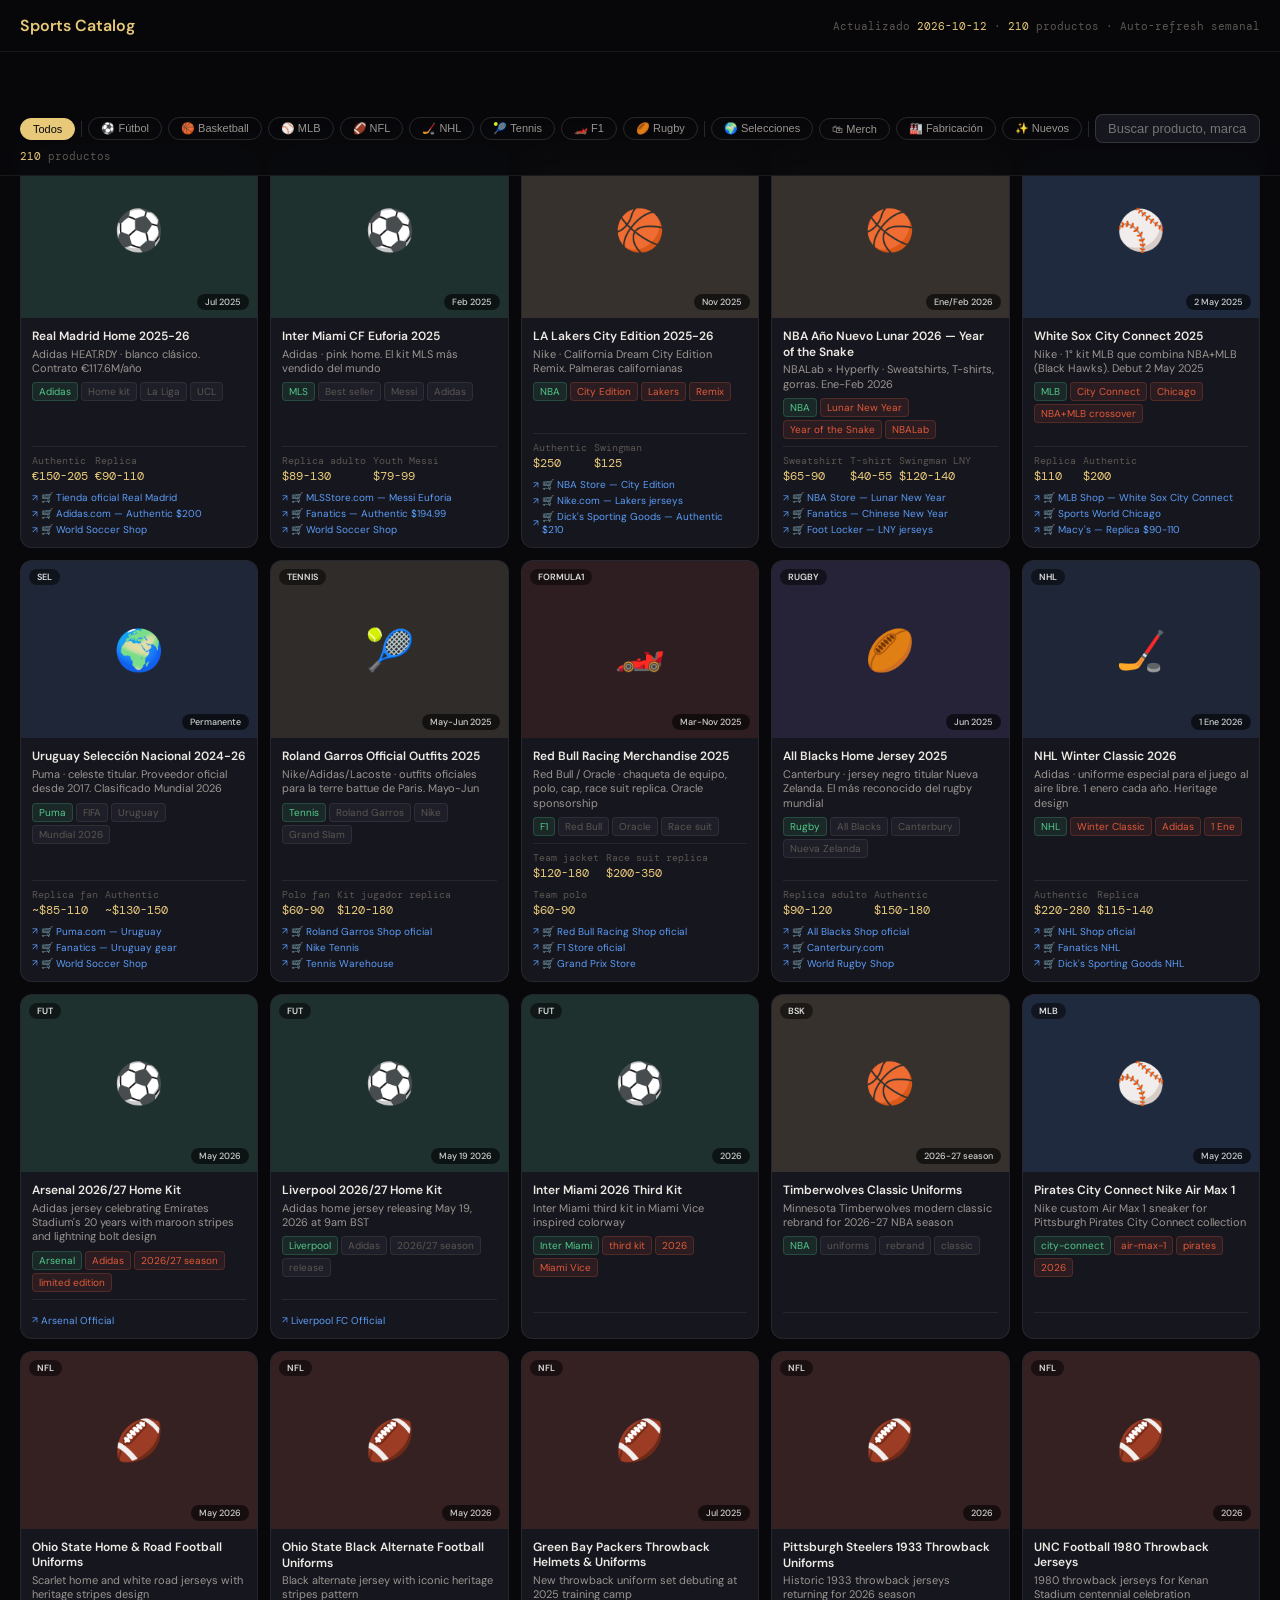
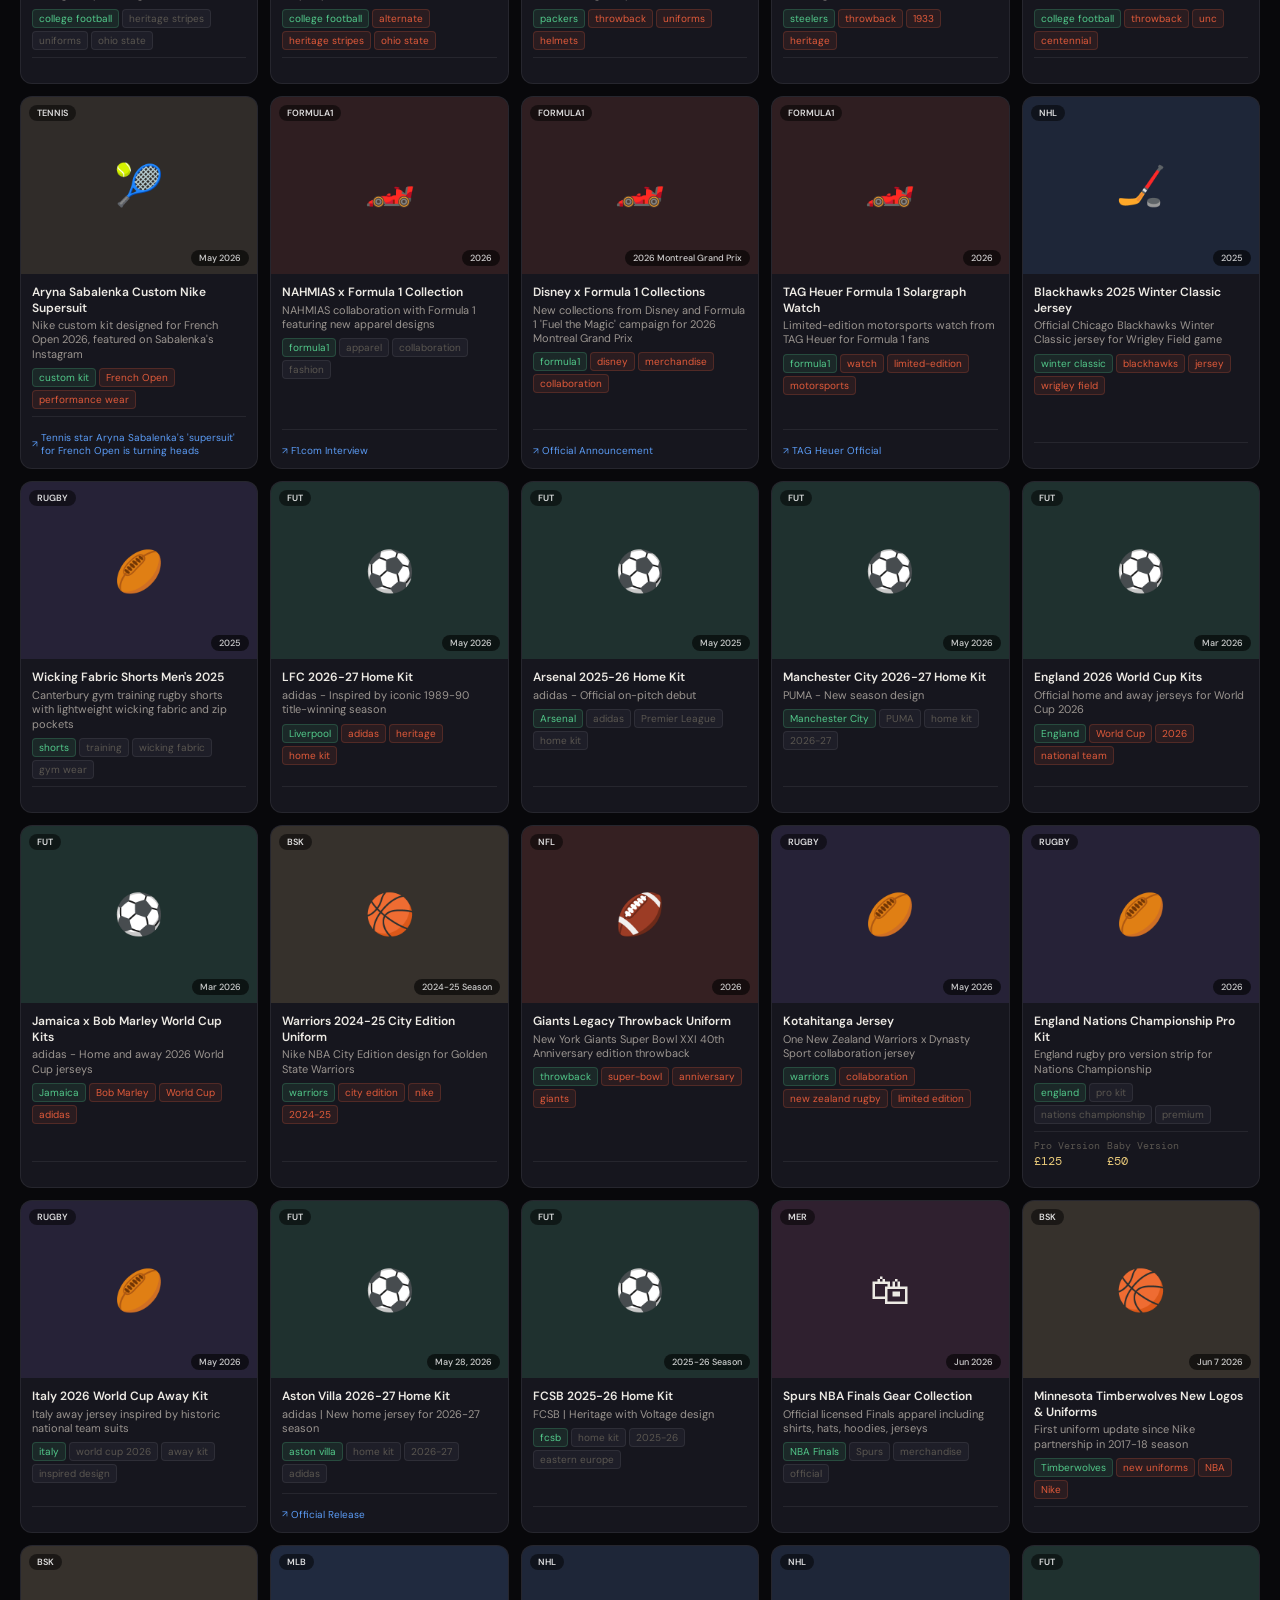
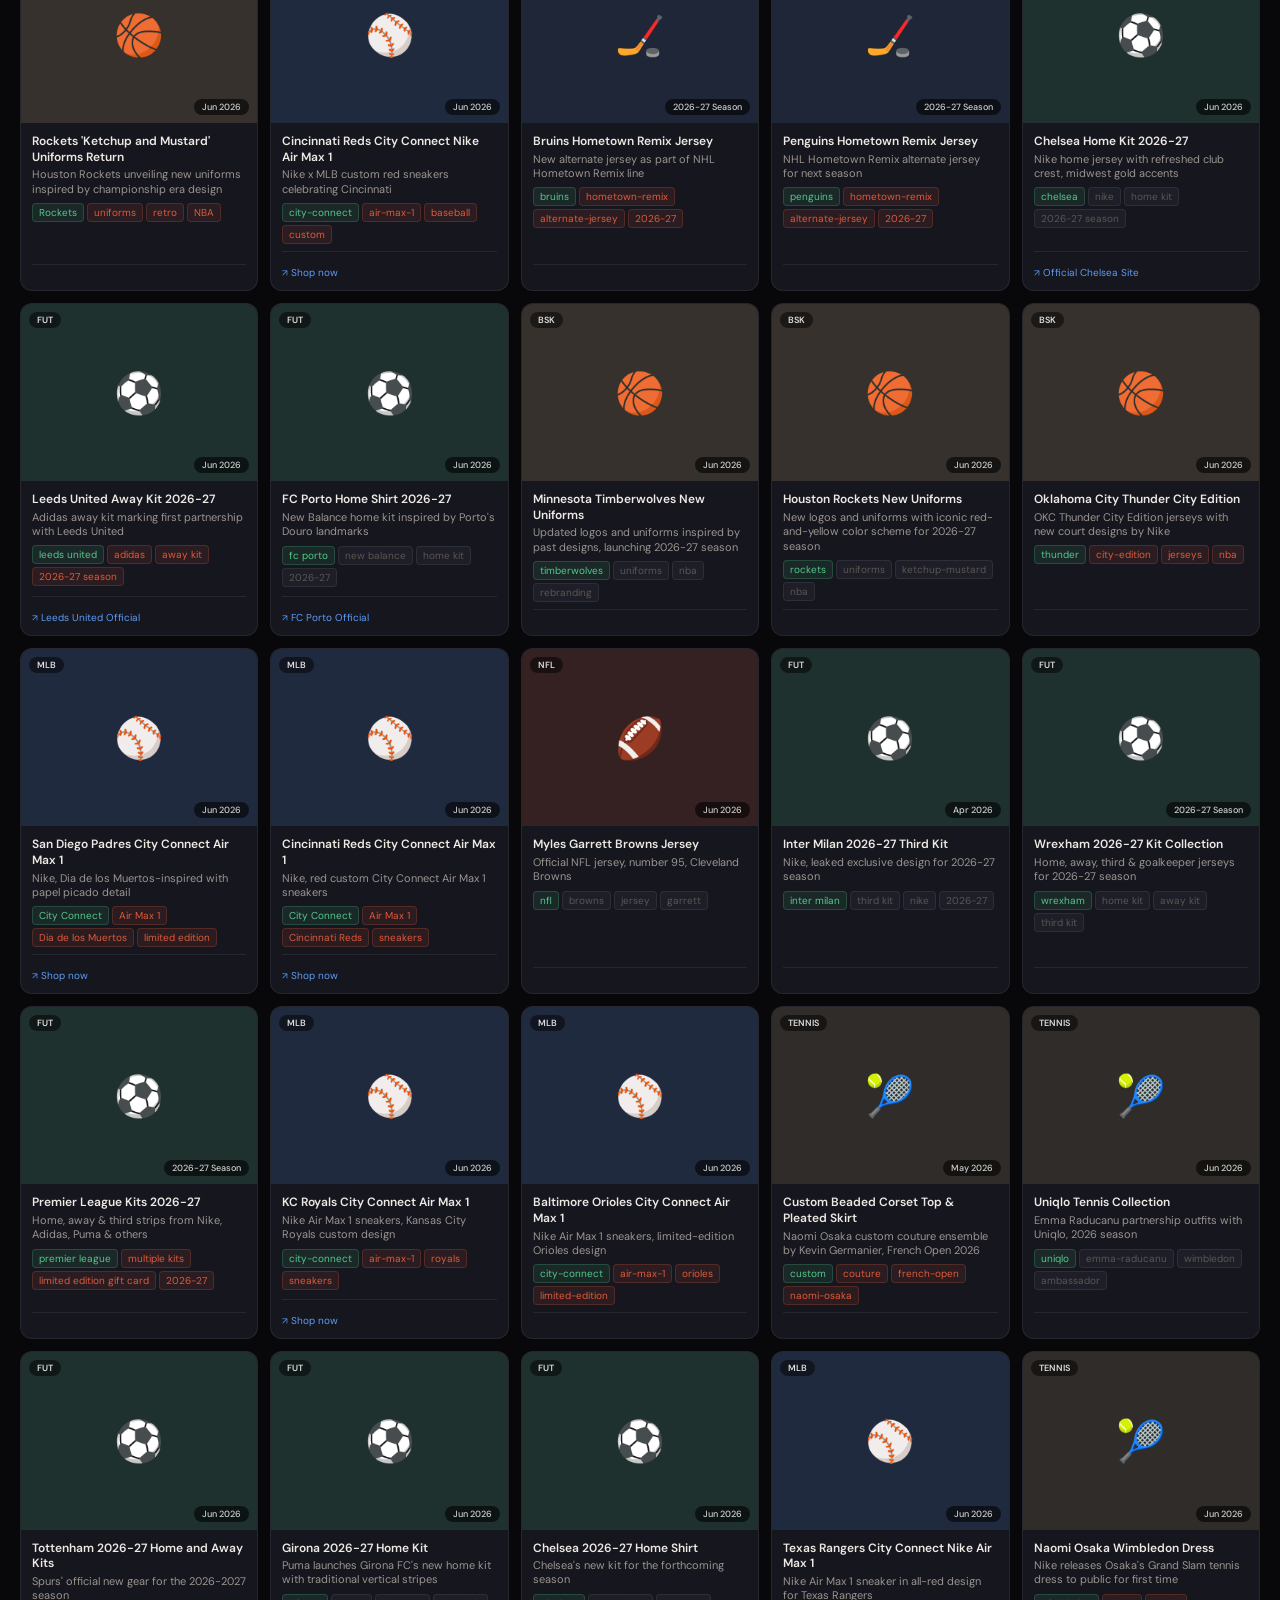
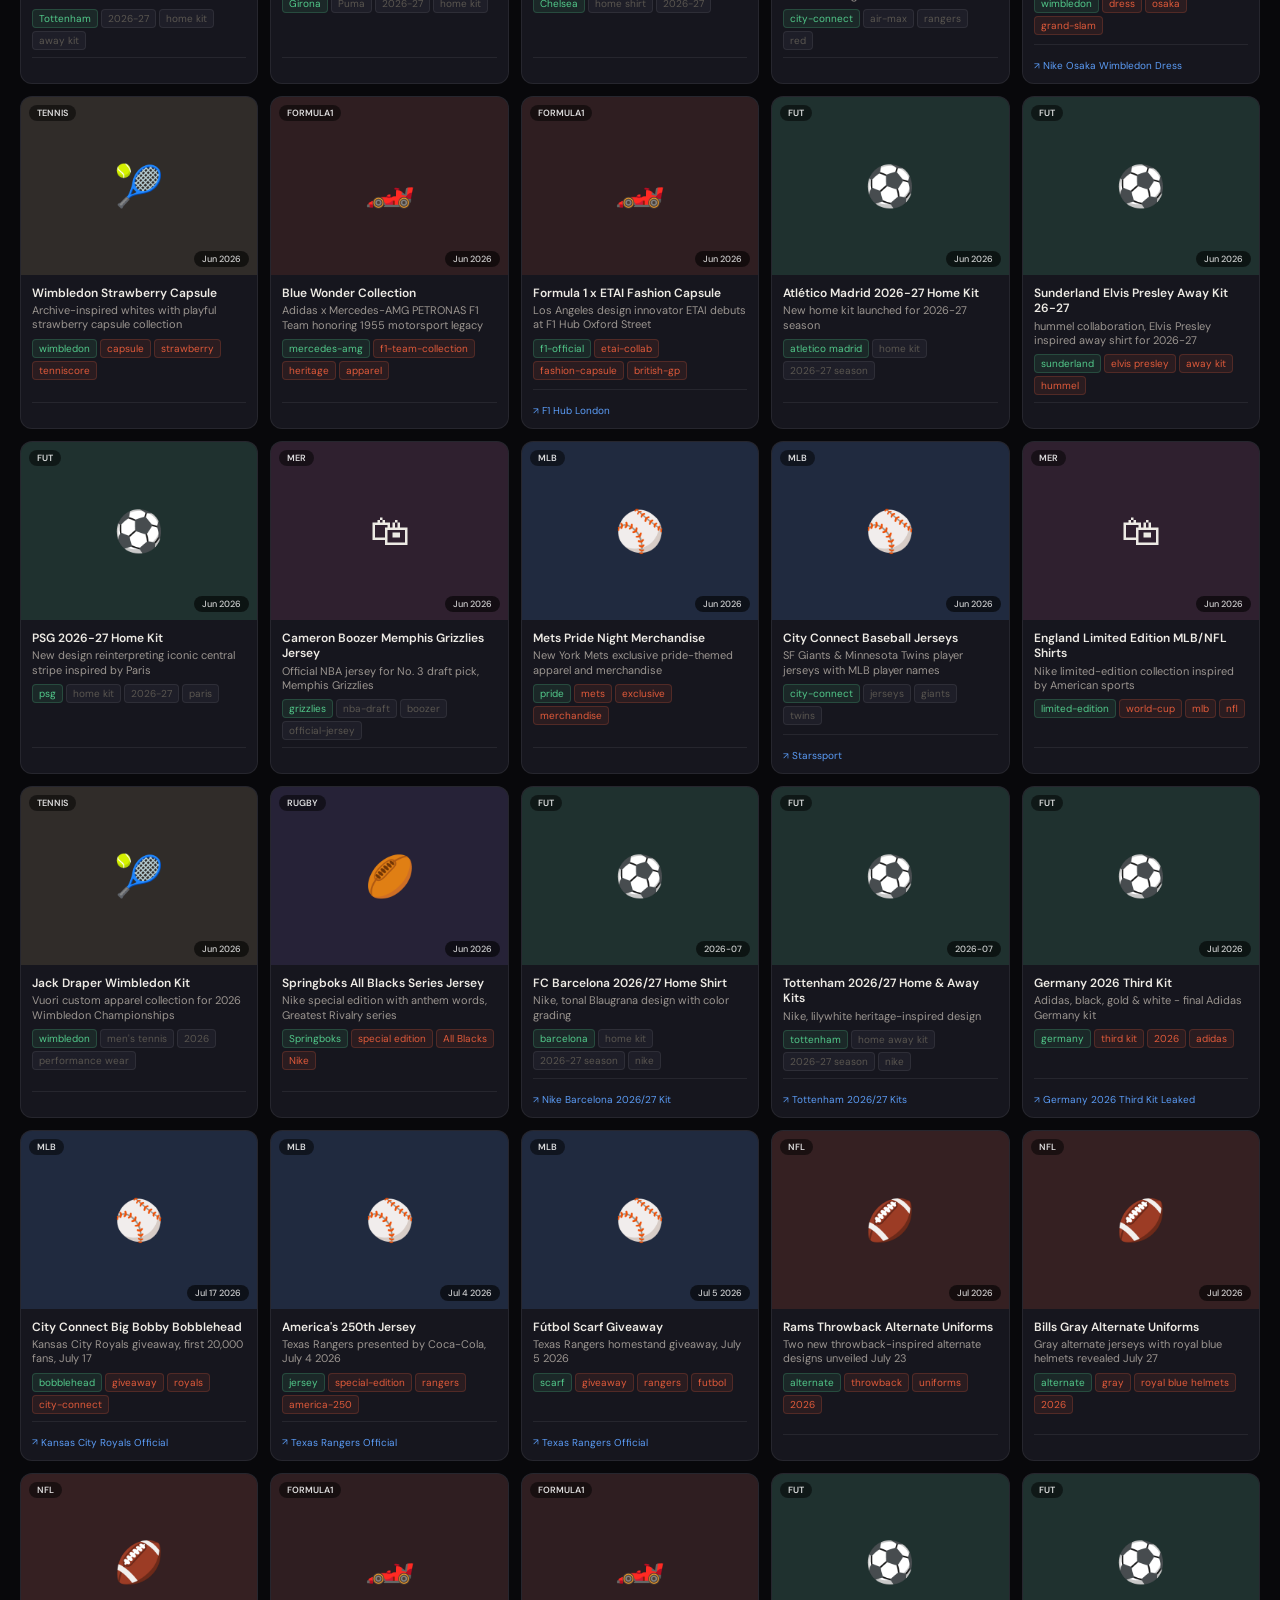
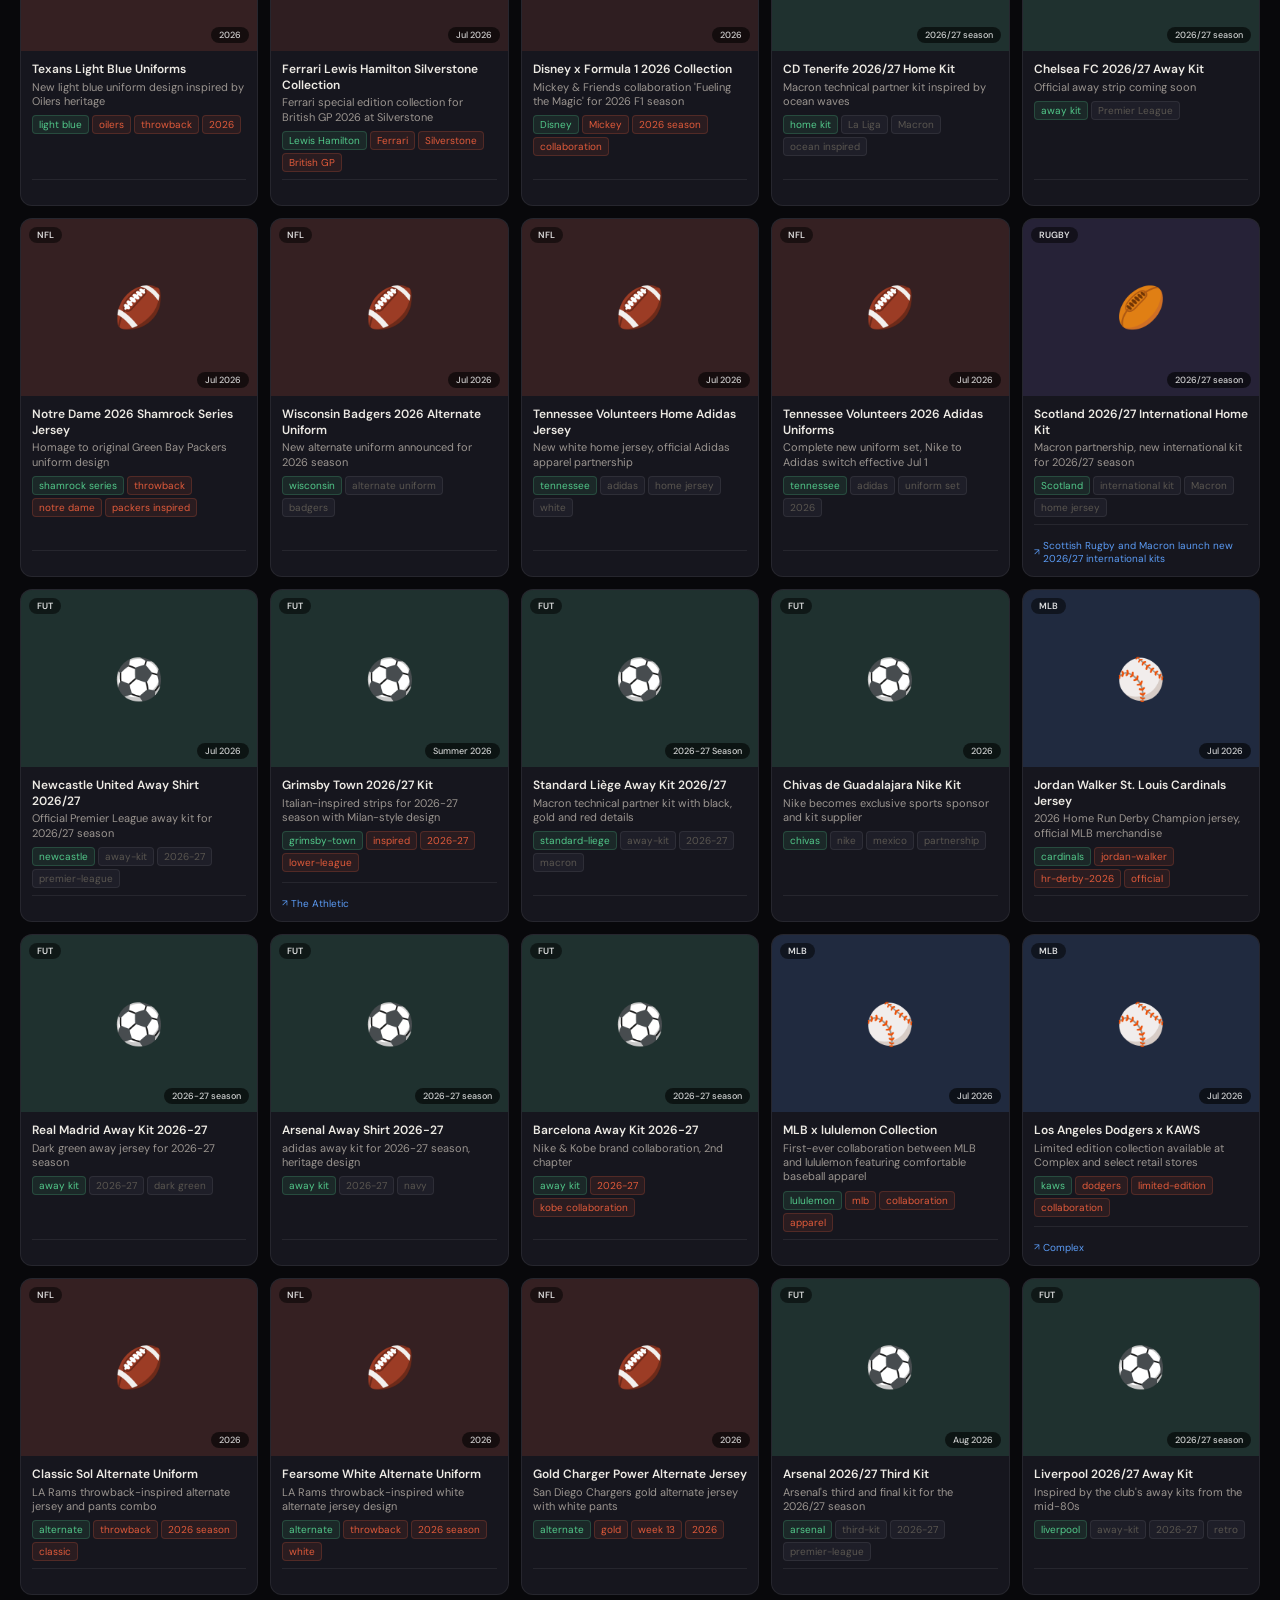
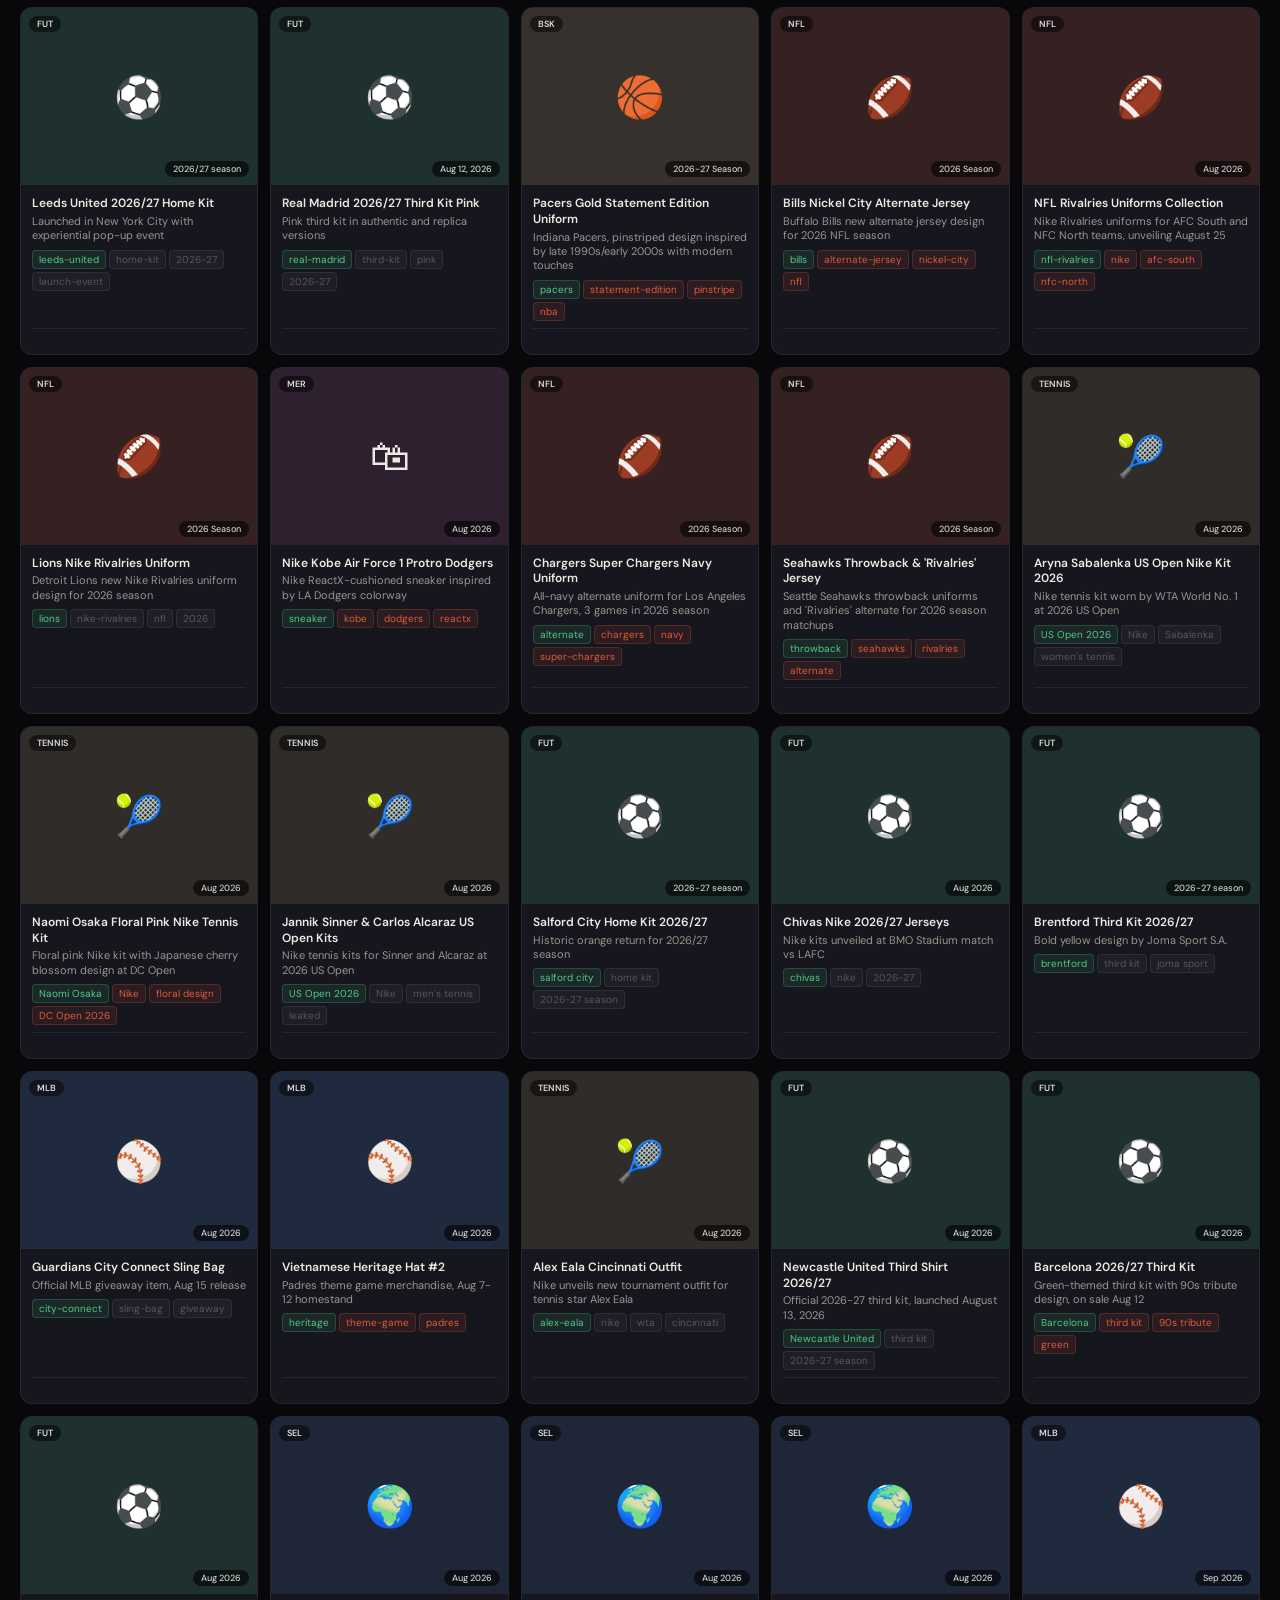
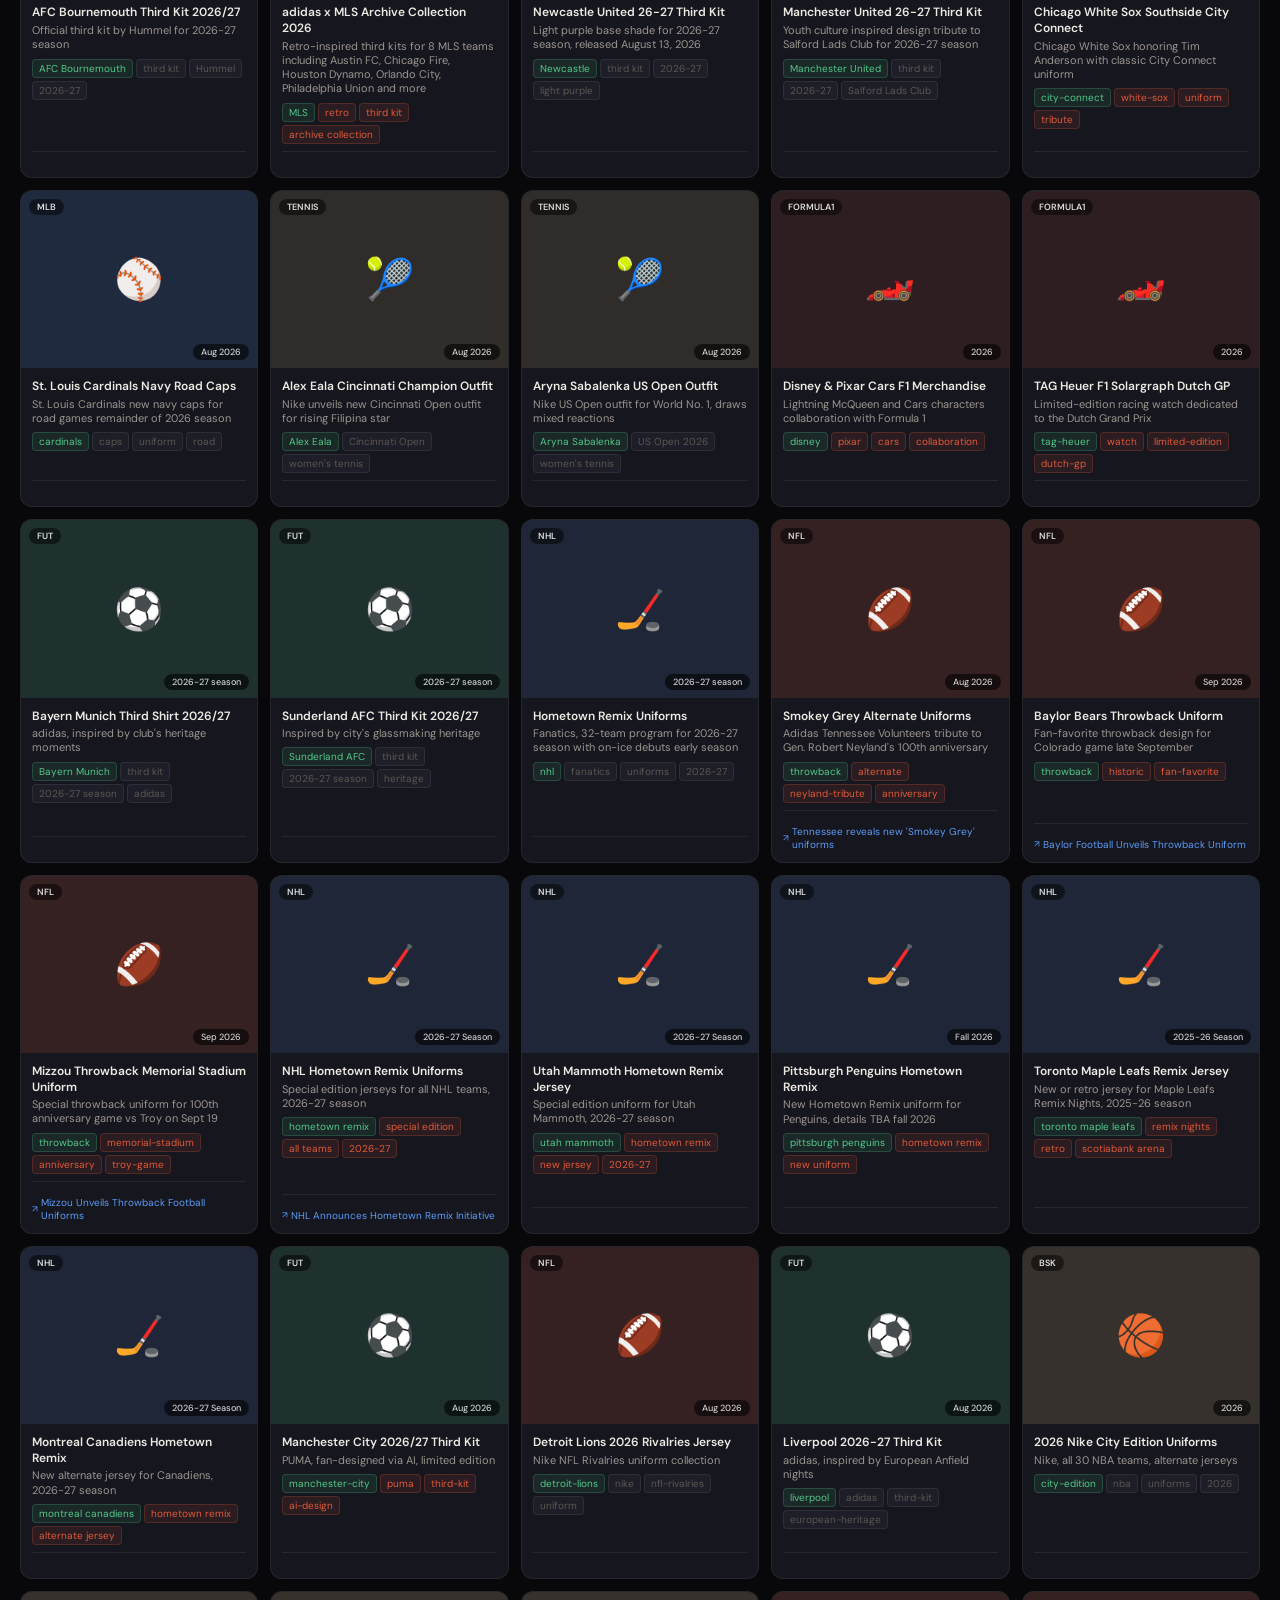
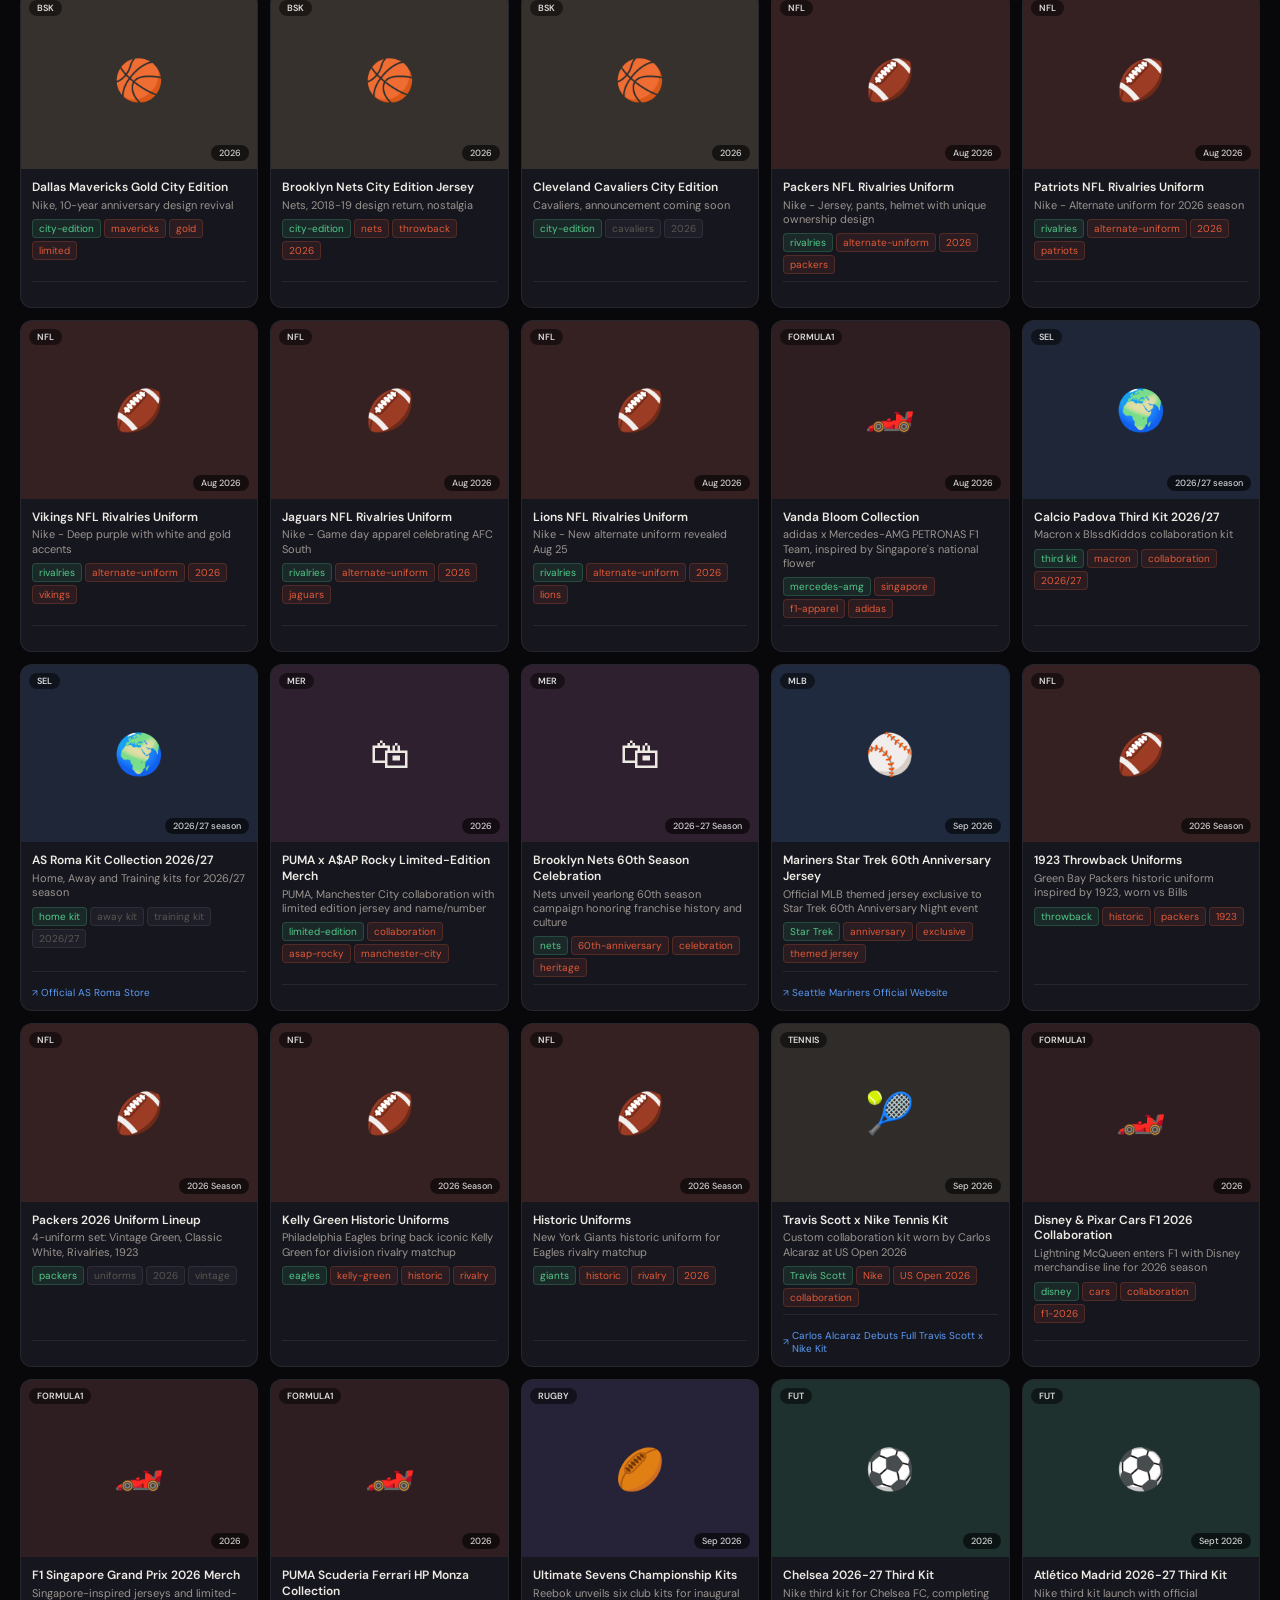
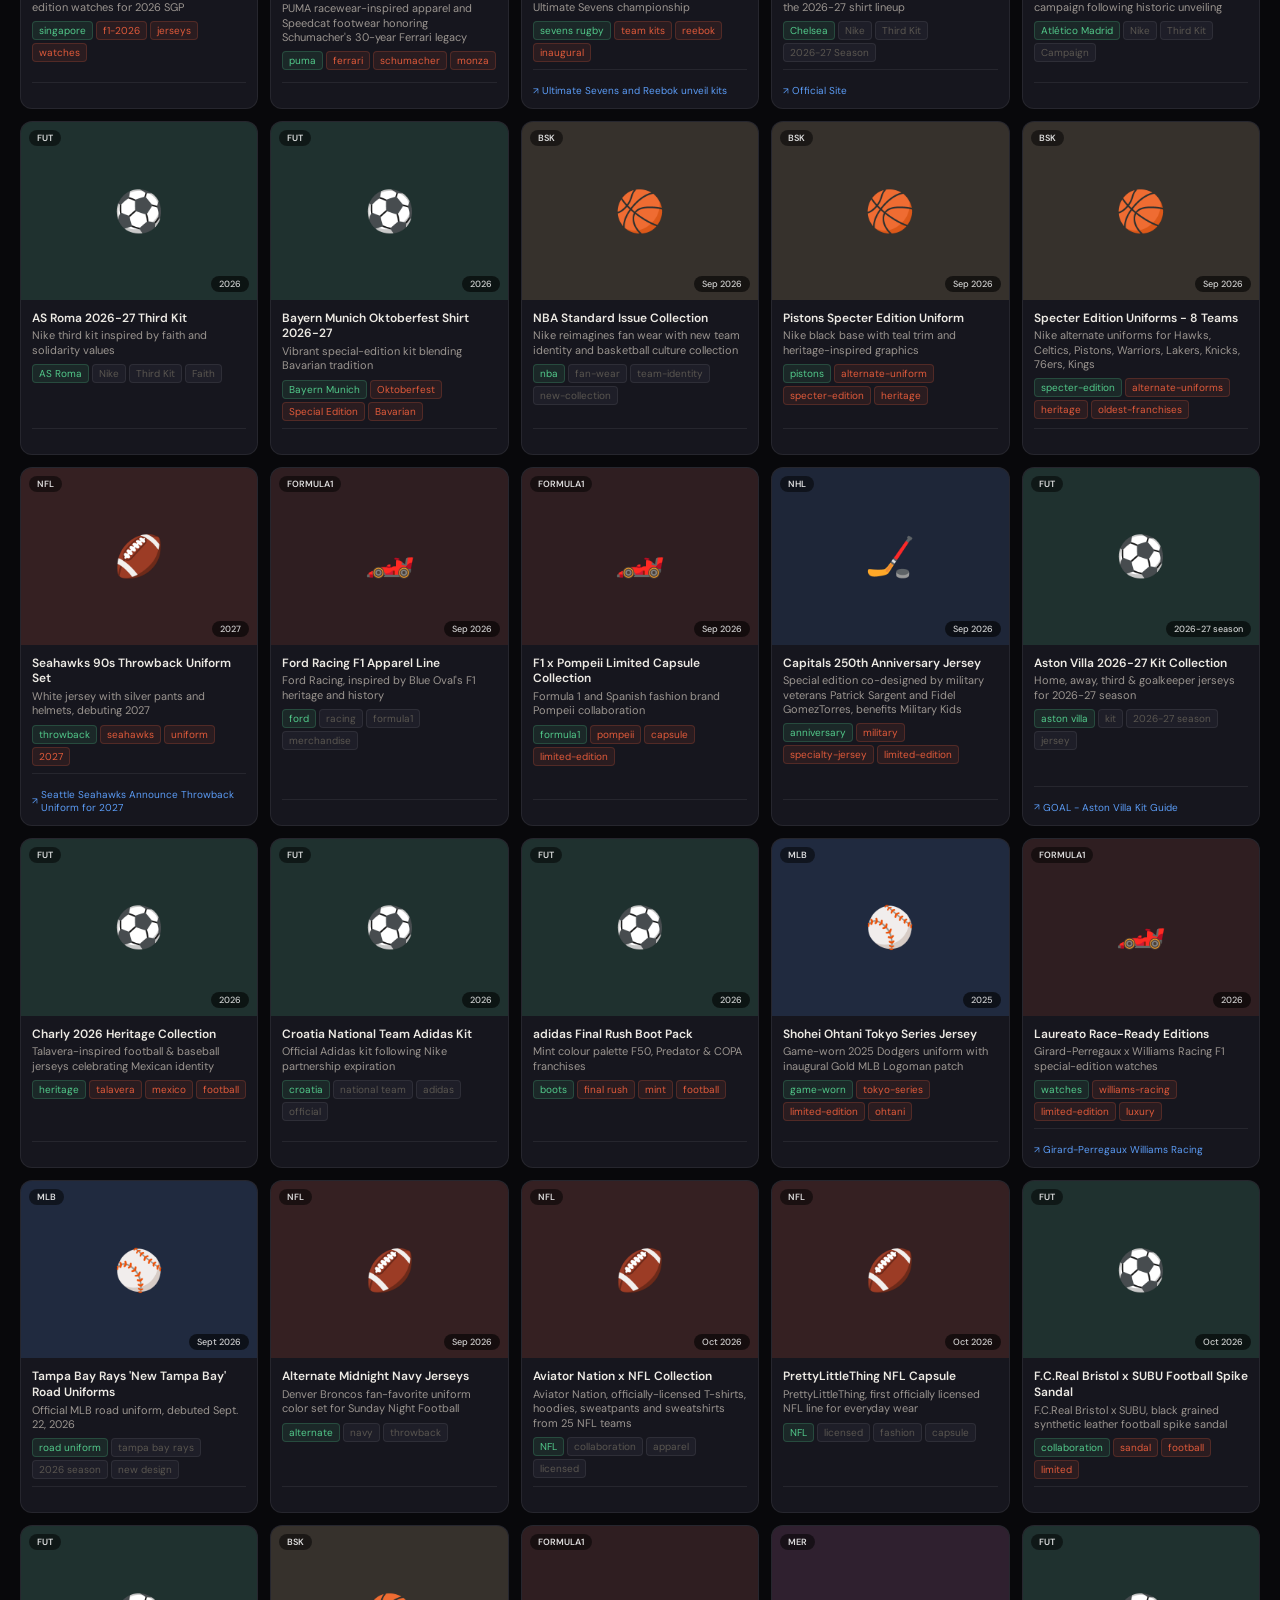
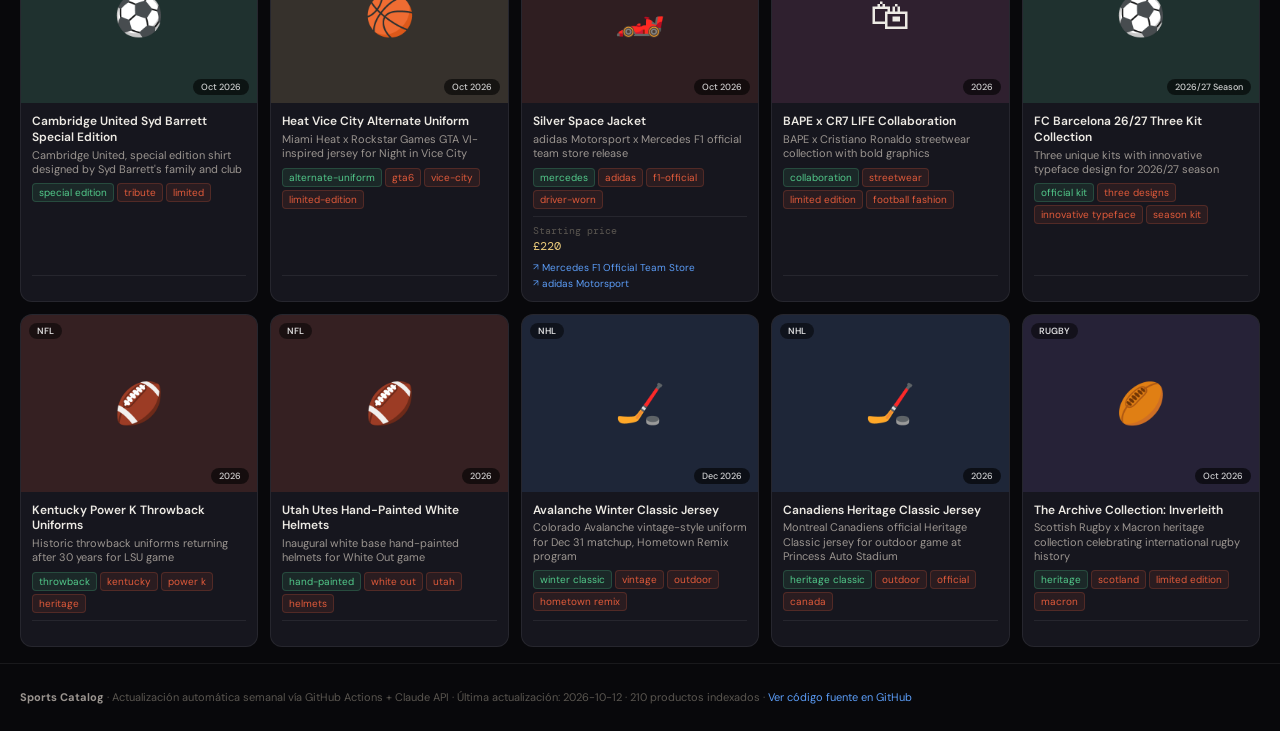
==== commit bcc1583c: "Auto-update: 2026-10-12 sports catalog refresh" ====
--- a/site/index.html
+++ b/site/index.html
@@ -3,7 +3,7 @@
 <head>
 <meta charset="UTF-8">
 <meta name="viewport" content="width=device-width, initial-scale=1.0">
-<title>Sports Catalog — Auto-updated 2026-10-05</title>
+<title>Sports Catalog — Auto-updated 2026-10-12</title>
 <link href="https://fonts.googleapis.com/css2?family=DM+Sans:opsz,wght@9..40,400;9..40,500;9..40,600&family=DM+Mono:wght@400;500&display=swap" rel="stylesheet">
 <style>
 :root{--bg:#08080b;--bg3:#16161e;--bg4:#1e1e28;--b:rgba(255,255,255,0.07);--b2:rgba(255,255,255,0.13);--tx:#edeae4;--tx2:#9b9590;--tx3:#5a5650;--gold:#e8c97a;--green:#52c98a;--blue:#5b9cf6;--red:#e05a3a;--pink:#e06fa8;--sans:'DM Sans',system-ui,sans-serif;--mono:'DM Mono',monospace}
@@ -52,7 +52,7 @@
 <body>
 <header id="tb">
   <div class="logo">Sports Catalog</div>
-  <div class="meta">Actualizado <span>2026-10-05</span> · <span id="tc">203</span> productos · Auto-refresh semanal</div>
+  <div class="meta">Actualizado <span>2026-10-12</span> · <span id="tc">210</span> productos · Auto-refresh semanal</div>
 </header>
 <div id="ctrl">
   <button class="fp on" onclick="filt('all',this)">Todos</button>
@@ -77,11 +77,11 @@
 <div id="grid"></div>
 <footer id="footer">
   <strong style="color:var(--tx2)">Sports Catalog</strong> · Actualización automática semanal vía GitHub Actions + Claude API ·
-  Última actualización: 2026-10-05 · 203 productos indexados ·
+  Última actualización: 2026-10-12 · 210 productos indexados ·
   <a href="https://github.com" target="_blank">Ver código fuente en GitHub</a>
 </footer>
 <script>
-const ALL = [{"id": "rm-home-2526", "cat": "fut", "t": "Real Madrid Home 2025-26", "sub": "Adidas HEAT.RDY · blanco clásico. Contrato €117.6M/año", "tags": ["Adidas", "Home kit", "La Liga", "UCL"], "date": "Jul 2025", "prices": [{"l": "Authentic", "v": "€150-205"}, {"l": "Replica", "v": "€90-110"}], "links": [{"t": "🛒 Tienda oficial Real Madrid", "u": "https://us.shop.realmadrid.com/es/products/rmcfmz0899-mens-home-jersey-25-26-white"}, {"t": "🛒 Adidas.com — Authentic $200", "u": "https://www.adidas.com/us/real-madrid-25-26-home-authentic-jersey/JV5918.html"}, {"t": "🛒 World Soccer Shop", "u": "https://www.worldsoccershop.com/buy/real-madrid-2025-2026-jerseys"}, {"t": "🛒 LaLiga Store", "u": "https://www2.laligastore.com/en/real-madrid/t-14207102+z-9487992-2683164900"}], "brand": "Adidas", "special": false, "added_date": "2026-05-17"}, {"id": "miami-euforia-2025", "cat": "fut", "t": "Inter Miami CF Euforia 2025", "sub": "Adidas · pink home. El kit MLS más vendido del mundo", "tags": ["MLS", "Best seller", "Messi", "Adidas"], "date": "Feb 2025", "prices": [{"l": "Replica adulto", "v": "$89-130"}, {"l": "Youth Messi", "v": "$79-99"}], "links": [{"t": "🛒 MLSStore.com — Messi Euforia", "u": "https://www.mlsstore.com/es/inter-miami-cf/mens-inter-miami-cf-lionel-messi-adidas-light-pink-2025-euforia-replica-player-jersey/t-21257796+p-572267848552586+z-9-2563664462"}, {"t": "🛒 Fanatics — Authentic $194.99", "u": "https://www.fanatics.com/mls/inter-miami-cf/o-3577+t-76706629+z-97877-2244091536"}, {"t": "🛒 World Soccer Shop", "u": "https://www.worldsoccershop.com/shop/details/inter-miami-cf-2025-home-jersey-by-adidas_A1108753"}, {"t": "📰 Nota oficial lanzamiento", "u": "https://www.intermiamicf.com/news/inter-miami-cf-unveils-euforia-club-s-new-2025-and-2026-pink-home-kit"}], "brand": "Adidas", "special": false, "added_date": "2026-05-17"}, {"id": "lakers-city-2526", "cat": "bsk", "t": "LA Lakers City Edition 2025-26", "sub": "Nike · California Dream City Edition Remix. Palmeras californianas", "tags": ["NBA", "City Edition", "Lakers", "Remix"], "date": "Nov 2025", "prices": [{"l": "Authentic", "v": "$250"}, {"l": "Swingman", "v": "$125"}], "links": [{"t": "🛒 NBA Store — City Edition", "u": "https://store.nba.com/los-angeles-lakers/city-edition/t-25478568+c-1223050524+z-97-2210389272"}, {"t": "🛒 Nike.com — Lakers jerseys", "u": "https://www.nike.com/w/los-angeles-lakers-6m6dc"}, {"t": "🛒 Dick's Sporting Goods — Authentic $210", "u": "https://www.dickssportinggoods.com/f/los-angeles-lakers-nba-city-edition-apparel-gear-3452-1561609"}, {"t": "🛒 Global NBA Store", "u": "https://global.nbastore.com/en/los-angeles-lakers/city-edition/t-25478568+c-1223050524+z-97-2210389272"}], "brand": "Nike", "special": true, "added_date": "2026-05-17"}, {"id": "nba-lunar-snake-2026", "cat": "bsk", "t": "NBA Año Nuevo Lunar 2026 — Year of the Snake", "sub": "NBALab × Hyperfly · Sweatshirts, T-shirts, gorras. Ene-Feb 2026", "tags": ["NBA", "Lunar New Year", "Year of the Snake", "NBALab"], "date": "Ene/Feb 2026", "prices": [{"l": "Sweatshirt", "v": "$65-90"}, {"l": "T-shirt", "v": "$40-55"}, {"l": "Swingman LNY", "v": "$120-140"}], "links": [{"t": "🛒 NBA Store — Lunar New Year", "u": "https://store.nba.com/lunar-new-year/c-4525738841+z-901857-3022056735"}, {"t": "🛒 Fanatics — Chinese New Year", "u": "https://www.fanatics.com/nba/chinese-new-year-gear/o-1381+c-20086061+z-8375-2690202837"}, {"t": "🛒 Foot Locker — LNY jerseys", "u": "https://www.footlocker.com/buy/nba-chinese-new-year-jersey-0aez11a"}], "brand": "Nike/NBALab", "special": true, "added_date": "2026-05-17"}, {"id": "whitesox-city-2025", "cat": "mlb", "t": "White Sox City Connect 2025", "sub": "Nike · 1° kit MLB que combina NBA+MLB (Black Hawks). Debut 2 May 2025", "tags": ["MLB", "City Connect", "Chicago", "NBA+MLB crossover"], "date": "2 May 2025", "prices": [{"l": "Replica", "v": "$110"}, {"l": "Authentic", "v": "$200"}], "links": [{"t": "🛒 MLB Shop — White Sox City Connect", "u": "https://www.mlbshop.com/chicago-white-sox/2025-mlb-city-connect/t-36554212+c-6739127486+z-97-689062974"}, {"t": "🛒 Sports World Chicago", "u": "https://www.sportsworldchicago.com/Chicago-White-Sox-City-Connect/"}, {"t": "🛒 Macy's — Replica $90-110", "u": "https://www.macys.com/shop/product/nike-mens-red-chicago-white-sox-2025-city-connect-limited-jersey?ID=22400476"}, {"t": "📰 Newsweek — Dónde comprar", "u": "https://www.newsweek.com/sports/mlb/how-buy-chicago-white-sox-2025-city-connect-jerseys-hats-gear-2065823"}], "brand": "Nike", "special": true, "added_date": "2026-05-17"}, {"id": "uruguay-puma-2024", "cat": "sel", "t": "Uruguay Selección Nacional 2024-26", "sub": "Puma · celeste titular. Proveedor oficial desde 2017. Clasificado Mundial 2026", "tags": ["Puma", "FIFA", "Uruguay", "Mundial 2026"], "date": "Permanente", "prices": [{"l": "Replica fan", "v": "~$85-110"}, {"l": "Authentic", "v": "~$130-150"}], "links": [{"t": "🛒 Puma.com — Uruguay", "u": "https://www.puma.com/en/uruguay"}, {"t": "🛒 Fanatics — Uruguay gear", "u": "https://www.fanatics.com/soccer/uruguay"}, {"t": "🛒 World Soccer Shop", "u": "https://www.worldsoccershop.com/national-teams/uruguay-soccer-jerseys"}], "brand": "Puma", "special": false, "added_date": "2026-05-17"}, {"id": "roland-garros-outfit-2025", "cat": "tennis", "t": "Roland Garros Official Outfits 2025", "sub": "Nike/Adidas/Lacoste · outfits oficiales para la terre battue de Paris. Mayo-Jun", "tags": ["Tennis", "Roland Garros", "Nike", "Grand Slam", "Clay court"], "date": "May-Jun 2025", "prices": [{"l": "Polo fan", "v": "$60-90"}, {"l": "Kit jugador replica", "v": "$120-180"}], "links": [{"t": "🛒 Roland Garros Shop oficial", "u": "https://www.rolandgarros.com/en-us/shop"}, {"t": "🛒 Nike Tennis", "u": "https://www.nike.com/w/tennis"}, {"t": "🛒 Tennis Warehouse", "u": "https://www.tenniswarehouse.com"}], "brand": "Nike/Adidas/Lacoste", "special": false, "added_date": "2026-05-17"}, {"id": "f1-redbull-merch-2025", "cat": "formula1", "t": "Red Bull Racing Merchandise 2025", "sub": "Red Bull / Oracle · chaqueta de equipo, polo, cap, race suit replica. Oracle sponsorship", "tags": ["F1", "Red Bull", "Oracle", "Race suit", "Team gear"], "date": "Mar-Nov 2025", "prices": [{"l": "Team jacket", "v": "$120-180"}, {"l": "Race suit replica", "v": "$200-350"}, {"l": "Team polo", "v": "$60-90"}], "links": [{"t": "🛒 Red Bull Racing Shop oficial", "u": "https://www.redbullracing.com/shop"}, {"t": "🛒 F1 Store oficial", "u": "https://www.formula1.com/en/shop"}, {"t": "🛒 Grand Prix Store", "u": "https://www.grandprixstore.com"}], "brand": "Red Bull/Oracle", "special": false, "added_date": "2026-05-17"}, {"id": "allblacks-home-2025", "cat": "rugby", "t": "All Blacks Home Jersey 2025", "sub": "Canterbury · jersey negro titular Nueva Zelanda. El más reconocido del rugby mundial", "tags": ["Rugby", "All Blacks", "Canterbury", "Nueva Zelanda", "Home kit"], "date": "Jun 2025", "prices": [{"l": "Replica adulto", "v": "$90-120"}, {"l": "Authentic", "v": "$150-180"}], "links": [{"t": "🛒 All Blacks Shop oficial", "u": "https://www.allblacks.com/shop"}, {"t": "🛒 Canterbury.com", "u": "https://www.canterburysport.com"}, {"t": "🛒 World Rugby Shop", "u": "https://store.world.rugby"}], "brand": "Canterbury", "special": false, "added_date": "2026-05-17"}, {"id": "nhl-winter-classic-2026", "cat": "nhl", "t": "NHL Winter Classic 2026", "sub": "Adidas · uniforme especial para el juego al aire libre. 1 enero cada año. Heritage design", "tags": ["NHL", "Winter Classic", "Adidas", "1 Ene", "Heritage"], "date": "1 Ene 2026", "prices": [{"l": "Authentic", "v": "$220-280"}, {"l": "Replica", "v": "$115-140"}], "links": [{"t": "🛒 NHL Shop oficial", "u": "https://www.nhlshop.com"}, {"t": "🛒 Fanatics NHL", "u": "https://www.fanatics.com/nhl"}, {"t": "🛒 Dick's Sporting Goods NHL", "u": "https://www.dickssportinggoods.com/f/nhl-jerseys"}], "brand": "Adidas", "special": true, "added_date": "2026-05-17"}, {"id": "arsenal-home-2026-27", "cat": "fut", "t": "Arsenal 2026/27 Home Kit", "sub": "Adidas jersey celebrating Emirates Stadium's 20 years with maroon stripes and lightning bolt design", "tags": ["Arsenal", "Adidas", "2026/27 season", "limited edition", "Emirates Stadium"], "date": "May 2026", "prices": [], "links": [{"t": "Arsenal Official", "u": "https://www.arsenal.com"}], "brand": "Adidas", "special": true, "added_date": "2026-05-18", "auto_generated": true}, {"id": "liverpool-home-2026-27", "cat": "fut", "t": "Liverpool 2026/27 Home Kit", "sub": "Adidas home jersey releasing May 19, 2026 at 9am BST", "tags": ["Liverpool", "Adidas", "2026/27 season", "release"], "date": "May 19 2026", "prices": [], "links": [{"t": "Liverpool FC Official", "u": "https://www.liverpoolfc.com"}], "brand": "Adidas", "special": false, "added_date": "2026-05-18", "auto_generated": true}, {"id": "inter-miami-third-2026", "cat": "fut", "t": "Inter Miami 2026 Third Kit", "sub": "Inter Miami third kit in Miami Vice inspired colorway", "tags": ["Inter Miami", "third kit", "2026", "Miami Vice"], "date": "2026", "prices": [], "links": [], "brand": "", "special": true, "added_date": "2026-05-18", "auto_generated": true}, {"id": "timberwolves-classic-2026", "cat": "bsk", "t": "Timberwolves Classic Uniforms", "sub": "Minnesota Timberwolves modern classic rebrand for 2026-27 NBA season", "tags": ["NBA", "uniforms", "rebrand", "classic"], "date": "2026-27 season", "prices": [], "links": [], "brand": "Nike", "special": false, "added_date": "2026-05-18", "auto_generated": true}, {"id": "pirates-city-connect-airmax1-2026", "cat": "mlb", "t": "Pirates City Connect Nike Air Max 1", "sub": "Nike custom Air Max 1 sneaker for Pittsburgh Pirates City Connect collection", "tags": ["city-connect", "air-max-1", "pirates", "2026"], "date": "May 2026", "prices": [], "links": [], "brand": "Nike", "special": true, "added_date": "2026-05-18", "auto_generated": true}, {"id": "ohio-state-home-road-2026", "cat": "nfl", "t": "Ohio State Home & Road Football Uniforms", "sub": "Scarlet home and white road jerseys with heritage stripes design", "tags": ["college football", "heritage stripes", "uniforms", "ohio state"], "date": "May 2026", "prices": [], "links": [], "brand": "Ohio State Athletics", "special": false, "added_date": "2026-05-18", "auto_generated": true}, {"id": "ohio-state-black-alternate-2026", "cat": "nfl", "t": "Ohio State Black Alternate Football Uniforms", "sub": "Black alternate jersey with iconic heritage stripes pattern", "tags": ["college football", "alternate", "heritage stripes", "ohio state"], "date": "May 2026", "prices": [], "links": [], "brand": "Ohio State Athletics", "special": true, "added_date": "2026-05-18", "auto_generated": true}, {"id": "packers-throwback-2025", "cat": "nfl", "t": "Green Bay Packers Throwback Helmets & Uniforms", "sub": "New throwback uniform set debuting at 2025 training camp", "tags": ["packers", "throwback", "uniforms", "helmets"], "date": "Jul 2025", "prices": [], "links": [], "brand": "Green Bay Packers", "special": true, "added_date": "2026-05-18", "auto_generated": true}, {"id": "steelers-1933-throwback-2026", "cat": "nfl", "t": "Pittsburgh Steelers 1933 Throwback Uniforms", "sub": "Historic 1933 throwback jerseys returning for 2026 season", "tags": ["steelers", "throwback", "1933", "heritage"], "date": "2026", "prices": [], "links": [], "brand": "Pittsburgh Steelers", "special": true, "added_date": "2026-05-18", "auto_generated": true}, {"id": "unc-1980-throwback-2026", "cat": "nfl", "t": "UNC Football 1980 Throwback Jerseys", "sub": "1980 throwback jerseys for Kenan Stadium centennial celebration", "tags": ["college football", "throwback", "unc", "centennial"], "date": "2026", "prices": [], "links": [], "brand": "UNC Athletics", "special": true, "added_date": "2026-05-18", "auto_generated": true}, {"id": "sabalenka-nike-supersuit-2026", "cat": "tennis", "t": "Aryna Sabalenka Custom Nike Supersuit", "sub": "Nike custom kit designed for French Open 2026, featured on Sabalenka's Instagram", "tags": ["custom kit", "French Open", "performance wear"], "date": "May 2026", "prices": [], "links": [{"t": "Tennis star Aryna Sabalenka's 'supersuit' for French Open is turning heads", "u": "https://example.com/sabalenka-nike-supersuit"}], "brand": "Nike", "special": true, "added_date": "2026-05-18", "auto_generated": true}, {"id": "nahmias-formula1-2026", "cat": "formula1", "t": "NAHMIAS x Formula 1 Collection", "sub": "NAHMIAS collaboration with Formula 1 featuring new apparel designs", "tags": ["formula1", "apparel", "collaboration", "fashion"], "date": "2026", "prices": [], "links": [{"t": "F1.com Interview", "u": "https://www.formula1.com"}], "brand": "NAHMIAS", "special": false, "added_date": "2026-05-18", "auto_generated": true}, {"id": "disney-f1-2026-collections", "cat": "formula1", "t": "Disney x Formula 1 Collections", "sub": "New collections from Disney and Formula 1 'Fuel the Magic' campaign for 2026 Montreal Grand Prix", "tags": ["formula1", "disney", "merchandise", "collaboration"], "date": "2026 Montreal Grand Prix", "prices": [], "links": [{"t": "Official Announcement", "u": "https://www.formula1.com"}], "brand": "Disney", "special": true, "added_date": "2026-05-18", "auto_generated": true}, {"id": "tagheuer-f1-solargraph-2026", "cat": "formula1", "t": "TAG Heuer Formula 1 Solargraph Watch", "sub": "Limited-edition motorsports watch from TAG Heuer for Formula 1 fans", "tags": ["formula1", "watch", "limited-edition", "motorsports"], "date": "2026", "prices": [], "links": [{"t": "TAG Heuer Official", "u": "https://www.tagheuer.com"}], "brand": "TAG Heuer", "special": true, "added_date": "2026-05-18", "auto_generated": true}, {"id": "blackhawks-winter-classic-2025", "cat": "nhl", "t": "Blackhawks 2025 Winter Classic Jersey", "sub": "Official Chicago Blackhawks Winter Classic jersey for Wrigley Field game", "tags": ["winter classic", "blackhawks", "jersey", "wrigley field", "2025"], "date": "2025", "prices": [], "links": [], "brand": "Official NHL", "special": true, "added_date": "2026-05-18", "auto_generated": true}, {"id": "canterbury-wicking-shorts-2025", "cat": "rugby", "t": "Wicking Fabric Shorts Men's 2025", "sub": "Canterbury gym training rugby shorts with lightweight wicking fabric and zip pockets", "tags": ["shorts", "training", "wicking fabric", "gym wear", "zip pockets"], "date": "2025", "prices": [], "links": [], "brand": "Canterbury", "special": false, "added_date": "2026-05-18", "auto_generated": true}, {"id": "lfc-home-2026-27", "cat": "fut", "t": "LFC 2026-27 Home Kit", "sub": "adidas - Inspired by iconic 1989-90 title-winning season", "tags": ["Liverpool", "adidas", "heritage", "home kit", "2026-27"], "date": "May 2026", "prices": [], "links": [], "brand": "adidas", "special": true, "added_date": "2026-05-25", "auto_generated": true}, {"id": "arsenal-home-2025-26", "cat": "fut", "t": "Arsenal 2025-26 Home Kit", "sub": "adidas - Official on-pitch debut", "tags": ["Arsenal", "adidas", "Premier League", "home kit"], "date": "May 2025", "prices": [], "links": [], "brand": "adidas", "special": false, "added_date": "2026-05-25", "auto_generated": true}, {"id": "man-city-home-2026-27", "cat": "fut", "t": "Manchester City 2026-27 Home Kit", "sub": "PUMA - New season design", "tags": ["Manchester City", "PUMA", "home kit", "2026-27"], "date": "May 2026", "prices": [], "links": [], "brand": "PUMA", "special": false, "added_date": "2026-05-25", "auto_generated": true}, {"id": "england-wc-2026", "cat": "fut", "t": "England 2026 World Cup Kits", "sub": "Official home and away jerseys for World Cup 2026", "tags": ["England", "World Cup", "2026", "national team"], "date": "Mar 2026", "prices": [], "links": [], "brand": "Nike", "special": true, "added_date": "2026-05-25", "auto_generated": true}, {"id": "jamaica-bob-marley-wc-2026", "cat": "fut", "t": "Jamaica x Bob Marley World Cup Kits", "sub": "adidas - Home and away 2026 World Cup jerseys", "tags": ["Jamaica", "Bob Marley", "World Cup", "adidas", "collaboration"], "date": "Mar 2026", "prices": [], "links": [], "brand": "adidas", "special": true, "added_date": "2026-05-25", "auto_generated": true}, {"id": "warriors-city-2024-25", "cat": "bsk", "t": "Warriors 2024-25 City Edition Uniform", "sub": "Nike NBA City Edition design for Golden State Warriors", "tags": ["warriors", "city edition", "nike", "2024-25"], "date": "2024-25 Season", "prices": [], "links": [], "brand": "Nike", "special": true, "added_date": "2026-05-25", "auto_generated": true}, {"id": "giants-legacy-throwback-2026", "cat": "nfl", "t": "Giants Legacy Throwback Uniform", "sub": "New York Giants Super Bowl XXI 40th Anniversary edition throwback", "tags": ["throwback", "super-bowl", "anniversary", "giants"], "date": "2026", "prices": [], "links": [], "brand": "Nike", "special": true, "added_date": "2026-05-25", "auto_generated": true}, {"id": "kotahitanga-warriors-2026", "cat": "rugby", "t": "Kotahitanga Jersey", "sub": "One New Zealand Warriors x Dynasty Sport collaboration jersey", "tags": ["warriors", "collaboration", "new zealand rugby", "limited edition", "kotahitanga"], "date": "May 2026", "prices": [], "links": [], "brand": "Dynasty Sport", "special": true, "added_date": "2026-05-25", "auto_generated": true}, {"id": "england-pro-kit-2026", "cat": "rugby", "t": "England Nations Championship Pro Kit", "sub": "England rugby pro version strip for Nations Championship", "tags": ["england", "pro kit", "nations championship", "premium"], "date": "2026", "prices": [{"l": "Pro Version", "v": "£125"}, {"l": "Baby Version", "v": "£50"}], "links": [], "brand": "Official RFU", "special": false, "added_date": "2026-05-25", "auto_generated": true}, {"id": "italy-world-cup-away-2026", "cat": "rugby", "t": "Italy 2026 World Cup Away Kit", "sub": "Italy away jersey inspired by historic national team suits", "tags": ["italy", "world cup 2026", "away kit", "inspired design"], "date": "May 2026", "prices": [], "links": [], "brand": "Official FIR", "special": false, "added_date": "2026-05-25", "auto_generated": true}, {"id": "aston-villa-2026-27-home", "cat": "fut", "t": "Aston Villa 2026-27 Home Kit", "sub": "adidas | New home jersey for 2026-27 season", "tags": ["aston villa", "home kit", "2026-27", "adidas"], "date": "May 28, 2026", "prices": [], "links": [{"t": "Official Release", "u": "https://www.aston-villa.com"}], "brand": "adidas", "special": false, "added_date": "2026-06-01", "auto_generated": true}, {"id": "fcsb-2025-26-home", "cat": "fut", "t": "FCSB 2025-26 Home Kit", "sub": "FCSB | Heritage with Voltage design", "tags": ["fcsb", "home kit", "2025-26", "eastern europe"], "date": "2025-26 Season", "prices": [], "links": [], "brand": "Unknown", "special": false, "added_date": "2026-06-01", "auto_generated": true}, {"id": "spurs-finals-gear-2026", "cat": "mer", "t": "Spurs NBA Finals Gear Collection", "sub": "Official licensed Finals apparel including shirts, hats, hoodies, jerseys", "tags": ["NBA Finals", "Spurs", "merchandise", "official"], "date": "Jun 2026", "prices": [], "links": [], "brand": "Official NBA", "special": false, "added_date": "2026-06-01", "auto_generated": true}, {"id": "timberwolves-new-uniforms-2026", "cat": "bsk", "t": "Minnesota Timberwolves New Logos & Uniforms", "sub": "First uniform update since Nike partnership in 2017-18 season", "tags": ["Timberwolves", "new uniforms", "NBA", "Nike"], "date": "Jun 7 2026", "prices": [], "links": [], "brand": "Nike", "special": true, "added_date": "2026-06-01", "auto_generated": true}, {"id": "rockets-ketchup-mustard-uniforms-2026", "cat": "bsk", "t": "Rockets 'Ketchup and Mustard' Uniforms Return", "sub": "Houston Rockets unveiling new uniforms inspired by championship era design", "tags": ["Rockets", "uniforms", "retro", "NBA"], "date": "Jun 2026", "prices": [], "links": [], "brand": "Nike", "special": true, "added_date": "2026-06-01", "auto_generated": true}, {"id": "reds-city-connect-airmax-2026", "cat": "mlb", "t": "Cincinnati Reds City Connect Nike Air Max 1", "sub": "Nike x MLB custom red sneakers celebrating Cincinnati", "tags": ["city-connect", "air-max-1", "baseball", "custom", "red"], "date": "Jun 2026", "prices": [], "links": [{"t": "Shop now", "u": "https://www.nike.com"}], "brand": "Nike", "special": true, "added_date": "2026-06-01", "auto_generated": true}, {"id": "bruins-hometown-remix-2026", "cat": "nhl", "t": "Bruins Hometown Remix Jersey", "sub": "New alternate jersey as part of NHL Hometown Remix line", "tags": ["bruins", "hometown-remix", "alternate-jersey", "2026-27"], "date": "2026-27 Season", "prices": [], "links": [], "brand": "Unknown", "special": true, "added_date": "2026-06-01", "auto_generated": true}, {"id": "penguins-hometown-remix-2026", "cat": "nhl", "t": "Penguins Hometown Remix Jersey", "sub": "NHL Hometown Remix alternate jersey for next season", "tags": ["penguins", "hometown-remix", "alternate-jersey", "2026-27"], "date": "2026-27 Season", "prices": [], "links": [], "brand": "Unknown", "special": true, "added_date": "2026-06-01", "auto_generated": true}, {"id": "chelsea-home-2026-27", "cat": "fut", "t": "Chelsea Home Kit 2026-27", "sub": "Nike home jersey with refreshed club crest, midwest gold accents", "tags": ["chelsea", "nike", "home kit", "2026-27 season", "premier league"], "date": "Jun 2026", "prices": [], "links": [{"t": "Official Chelsea Site", "u": "https://www.chelseafc.com"}], "brand": "Nike", "special": false, "added_date": "2026-06-08", "auto_generated": true}, {"id": "leeds-away-2026-27", "cat": "fut", "t": "Leeds United Away Kit 2026-27", "sub": "Adidas away kit marking first partnership with Leeds United", "tags": ["leeds united", "adidas", "away kit", "2026-27 season", "historic"], "date": "Jun 2026", "prices": [], "links": [{"t": "Leeds United Official", "u": "https://www.leedsunited.com"}], "brand": "Adidas", "special": true, "added_date": "2026-06-08", "auto_generated": true}, {"id": "porto-home-2026-27", "cat": "fut", "t": "FC Porto Home Shirt 2026-27", "sub": "New Balance home kit inspired by Porto's Douro landmarks", "tags": ["fc porto", "new balance", "home kit", "2026-27", "design"], "date": "Jun 2026", "prices": [], "links": [{"t": "FC Porto Official", "u": "https://www.fcporto.pt"}], "brand": "New Balance", "special": false, "added_date": "2026-06-08", "auto_generated": true}, {"id": "timberwolves-uniforms-2026", "cat": "bsk", "t": "Minnesota Timberwolves New Uniforms", "sub": "Updated logos and uniforms inspired by past designs, launching 2026-27 season", "tags": ["timberwolves", "uniforms", "nba", "rebranding", "2026-27"], "date": "Jun 2026", "prices": [], "links": [], "brand": "Nike", "special": false, "added_date": "2026-06-08", "auto_generated": true}, {"id": "rockets-uniforms-2026", "cat": "bsk", "t": "Houston Rockets New Uniforms", "sub": "New logos and uniforms with iconic red-and-yellow color scheme for 2026-27 season", "tags": ["rockets", "uniforms", "ketchup-mustard", "nba", "2026-27"], "date": "Jun 2026", "prices": [], "links": [], "brand": "Nike", "special": false, "added_date": "2026-06-08", "auto_generated": true}, {"id": "okc-city-edition-jerseys-2026", "cat": "bsk", "t": "Oklahoma City Thunder City Edition", "sub": "OKC Thunder City Edition jerseys with new court designs by Nike", "tags": ["thunder", "city-edition", "jerseys", "nba", "2026"], "date": "Jun 2026", "prices": [], "links": [], "brand": "Nike", "special": true, "added_date": "2026-06-08", "auto_generated": true}, {"id": "padres-city-connect-air-max-2026", "cat": "mlb", "t": "San Diego Padres City Connect Air Max 1", "sub": "Nike, Dia de los Muertos-inspired with papel picado detail", "tags": ["City Connect", "Air Max 1", "Dia de los Muertos", "limited edition", "sneakers"], "date": "Jun 2026", "prices": [], "links": [{"t": "Shop now", "u": "https://www.nike.com/mlb/padres-city-connect-air-max"}], "brand": "Nike", "special": true, "added_date": "2026-06-08", "auto_generated": true}, {"id": "reds-city-connect-air-max-2026", "cat": "mlb", "t": "Cincinnati Reds City Connect Air Max 1", "sub": "Nike, red custom City Connect Air Max 1 sneakers", "tags": ["City Connect", "Air Max 1", "Cincinnati Reds", "sneakers", "custom"], "date": "Jun 2026", "prices": [], "links": [{"t": "Shop now", "u": "https://www.nike.com/mlb/reds-city-connect-air-max"}], "brand": "Nike", "special": true, "added_date": "2026-06-08", "auto_generated": true}, {"id": "rams-garrett-jersey-2026", "cat": "nfl", "t": "Myles Garrett Browns Jersey", "sub": "Official NFL jersey, number 95, Cleveland Browns", "tags": ["nfl", "browns", "jersey", "garrett"], "date": "Jun 2026", "prices": [], "links": [], "brand": "Official NFL", "special": false, "added_date": "2026-06-08", "auto_generated": true}, {"id": "inter-milan-third-2026-27", "cat": "fut", "t": "Inter Milan 2026-27 Third Kit", "sub": "Nike, leaked exclusive design for 2026-27 season", "tags": ["inter milan", "third kit", "nike", "2026-27", "leaked"], "date": "Apr 2026", "prices": [], "links": [], "brand": "Nike", "special": false, "added_date": "2026-06-15", "auto_generated": true}, {"id": "wrexham-2026-27-kits", "cat": "fut", "t": "Wrexham 2026-27 Kit Collection", "sub": "Home, away, third & goalkeeper jerseys for 2026-27 season", "tags": ["wrexham", "home kit", "away kit", "third kit", "2026-27"], "date": "2026-27 Season", "prices": [], "links": [], "brand": "Unknown", "special": false, "added_date": "2026-06-15", "auto_generated": true}, {"id": "premier-league-kits-2026-27", "cat": "fut", "t": "Premier League Kits 2026-27", "sub": "Home, away & third strips from Nike, Adidas, Puma & others", "tags": ["premier league", "multiple kits", "limited edition gift card", "2026-27"], "date": "2026-27 Season", "prices": [], "links": [], "brand": "Nike, Adidas, Puma", "special": true, "added_date": "2026-06-15", "auto_generated": true}, {"id": "royals-city-connect-2026", "cat": "mlb", "t": "KC Royals City Connect Air Max 1", "sub": "Nike Air Max 1 sneakers, Kansas City Royals custom design", "tags": ["city-connect", "air-max-1", "royals", "sneakers"], "date": "Jun 2026", "prices": [], "links": [{"t": "Shop now", "u": "https://www.nike.com"}], "brand": "Nike", "special": true, "added_date": "2026-06-15", "auto_generated": true}, {"id": "orioles-city-connect-2026", "cat": "mlb", "t": "Baltimore Orioles City Connect Air Max 1", "sub": "Nike Air Max 1 sneakers, limited-edition Orioles design", "tags": ["city-connect", "air-max-1", "orioles", "limited-edition"], "date": "Jun 2026", "prices": [], "links": [], "brand": "Nike", "special": true, "added_date": "2026-06-15", "auto_generated": true}, {"id": "osaka-kevin-germanier-2026-fo", "cat": "tennis", "t": "Custom Beaded Corset Top & Pleated Skirt", "sub": "Naomi Osaka custom couture ensemble by Kevin Germanier, French Open 2026", "tags": ["custom", "couture", "french-open", "naomi-osaka", "beaded"], "date": "May 2026", "prices": [], "links": [], "brand": "Kevin Germanier", "special": true, "added_date": "2026-06-15", "auto_generated": true}, {"id": "raducanu-uniqlo-2026", "cat": "tennis", "t": "Uniqlo Tennis Collection", "sub": "Emma Raducanu partnership outfits with Uniqlo, 2026 season", "tags": ["uniqlo", "emma-raducanu", "wimbledon", "ambassador"], "date": "Jun 2026", "prices": [], "links": [], "brand": "Uniqlo", "special": false, "added_date": "2026-06-15", "auto_generated": true}, {"id": "tottenham-2026-27-kits", "cat": "fut", "t": "Tottenham 2026-27 Home and Away Kits", "sub": "Spurs' official new gear for the 2026-2027 season", "tags": ["Tottenham", "2026-27", "home kit", "away kit"], "date": "Jun 2026", "prices": [], "links": [], "brand": "Unknown", "special": false, "added_date": "2026-06-22", "auto_generated": true}, {"id": "girona-2026-27-home", "cat": "fut", "t": "Girona 2026-27 Home Kit", "sub": "Puma launches Girona FC's new home kit with traditional vertical stripes", "tags": ["Girona", "Puma", "2026-27", "home kit", "vertical stripes"], "date": "Jun 2026", "prices": [], "links": [], "brand": "Puma", "special": false, "added_date": "2026-06-22", "auto_generated": true}, {"id": "chelsea-2026-27-home", "cat": "fut", "t": "Chelsea 2026-27 Home Shirt", "sub": "Chelsea's new kit for the forthcoming season", "tags": ["Chelsea", "home shirt", "2026-27"], "date": "Jun 2026", "prices": [], "links": [], "brand": "Unknown", "special": false, "added_date": "2026-06-22", "auto_generated": true}, {"id": "rangers-city-connect-air-max-2026", "cat": "mlb", "t": "Texas Rangers City Connect Nike Air Max 1", "sub": "Nike Air Max 1 sneaker in all-red design for Texas Rangers", "tags": ["city-connect", "air-max", "rangers", "red", "2026"], "date": "Jun 2026", "prices": [], "links": [], "brand": "Nike", "special": false, "added_date": "2026-06-22", "auto_generated": true}, {"id": "nike-osaka-wimbledon-dress-2026", "cat": "tennis", "t": "Naomi Osaka Wimbledon Dress", "sub": "Nike releases Osaka's Grand Slam tennis dress to public for first time", "tags": ["wimbledon", "dress", "osaka", "grand-slam"], "date": "Jun 2026", "prices": [], "links": [{"t": "Nike Osaka Wimbledon Dress", "u": "https://www.nike.com"}], "brand": "Nike", "special": true, "added_date": "2026-06-22", "auto_generated": true}, {"id": "wimbledon-strawberry-capsule-2026", "cat": "tennis", "t": "Wimbledon Strawberry Capsule", "sub": "Archive-inspired whites with playful strawberry capsule collection", "tags": ["wimbledon", "capsule", "strawberry", "tenniscore"], "date": "Jun 2026", "prices": [], "links": [], "brand": "Wimbledon", "special": true, "added_date": "2026-06-22", "auto_generated": true}, {"id": "mercedes-amg-blue-wonder-2026", "cat": "formula1", "t": "Blue Wonder Collection", "sub": "Adidas x Mercedes-AMG PETRONAS F1 Team honoring 1955 motorsport legacy", "tags": ["mercedes-amg", "f1-team-collection", "heritage", "apparel"], "date": "Jun 2026", "prices": [], "links": [], "brand": "Adidas", "special": true, "added_date": "2026-06-22", "auto_generated": true}, {"id": "f1-etai-capsule-2026", "cat": "formula1", "t": "Formula 1 x ETAI Fashion Capsule", "sub": "Los Angeles design innovator ETAI debuts at F1 Hub Oxford Street", "tags": ["f1-official", "etai-collab", "fashion-capsule", "british-gp"], "date": "Jun 2026", "prices": [], "links": [{"t": "F1 Hub London", "u": "https://www.formula1.com/en/merchandise"}], "brand": "ETAI", "special": true, "added_date": "2026-06-22", "auto_generated": true}, {"id": "atletico-madrid-2026-27-home", "cat": "fut", "t": "Atlético Madrid 2026-27 Home Kit", "sub": "New home kit launched for 2026-27 season", "tags": ["atletico madrid", "home kit", "2026-27 season"], "date": "Jun 2026", "prices": [], "links": [], "brand": "Unknown", "special": false, "added_date": "2026-06-29", "auto_generated": true}, {"id": "sunderland-elvis-away-2026-27", "cat": "fut", "t": "Sunderland Elvis Presley Away Kit 26-27", "sub": "hummel collaboration, Elvis Presley inspired away shirt for 2026-27", "tags": ["sunderland", "elvis presley", "away kit", "hummel"], "date": "Jun 2026", "prices": [], "links": [], "brand": "hummel", "special": true, "added_date": "2026-06-29", "auto_generated": true}, {"id": "psg-2026-27-home", "cat": "fut", "t": "PSG 2026-27 Home Kit", "sub": "New design reinterpreting iconic central stripe inspired by Paris", "tags": ["psg", "home kit", "2026-27", "paris"], "date": "Jun 2026", "prices": [], "links": [], "brand": "Unknown", "special": false, "added_date": "2026-06-29", "auto_generated": true}, {"id": "grizzlies-boozer-jersey-2026", "cat": "mer", "t": "Cameron Boozer Memphis Grizzlies Jersey", "sub": "Official NBA jersey for No. 3 draft pick, Memphis Grizzlies", "tags": ["grizzlies", "nba-draft", "boozer", "official-jersey"], "date": "Jun 2026", "prices": [], "links": [], "brand": "Nike", "special": false, "added_date": "2026-06-29", "auto_generated": true}, {"id": "mets-pride-night-2026", "cat": "mlb", "t": "Mets Pride Night Merchandise", "sub": "New York Mets exclusive pride-themed apparel and merchandise", "tags": ["pride", "mets", "exclusive", "merchandise"], "date": "Jun 2026", "prices": [], "links": [], "brand": "New York Mets", "special": true, "added_date": "2026-06-29", "auto_generated": true}, {"id": "giants-twins-city-connect-jersey-2026", "cat": "mlb", "t": "City Connect Baseball Jerseys", "sub": "SF Giants & Minnesota Twins player jerseys with MLB player names", "tags": ["city-connect", "jerseys", "giants", "twins", "player-apparel"], "date": "Jun 2026", "prices": [], "links": [{"t": "Starssport", "u": "https://www.starssport.com"}], "brand": "MLB Official", "special": false, "added_date": "2026-06-29", "auto_generated": true}, {"id": "nike-england-mlb-nfl-world-cup-2026", "cat": "mer", "t": "England Limited Edition MLB/NFL Shirts", "sub": "Nike limited-edition collection inspired by American sports", "tags": ["limited-edition", "world-cup", "mlb", "nfl", "england"], "date": "Jun 2026", "prices": [], "links": [], "brand": "Nike", "special": true, "added_date": "2026-06-29", "auto_generated": true}, {"id": "vuori-draper-wimbledon-2026", "cat": "tennis", "t": "Jack Draper Wimbledon Kit", "sub": "Vuori custom apparel collection for 2026 Wimbledon Championships", "tags": ["wimbledon", "men's tennis", "2026", "performance wear"], "date": "Jun 2026", "prices": [], "links": [], "brand": "Vuori", "special": false, "added_date": "2026-06-29", "auto_generated": true}, {"id": "boks-all-blacks-jersey-2026", "cat": "rugby", "t": "Springboks All Blacks Series Jersey", "sub": "Nike special edition with anthem words, Greatest Rivalry series", "tags": ["Springboks", "special edition", "All Blacks", "Nike", "anthem"], "date": "Jun 2026", "prices": [], "links": [], "brand": "Nike", "special": true, "added_date": "2026-06-29", "auto_generated": true}, {"id": "barcelona-home-2026-27", "cat": "fut", "t": "FC Barcelona 2026/27 Home Shirt", "sub": "Nike, tonal Blaugrana design with color grading", "tags": ["barcelona", "home kit", "2026-27 season", "nike"], "date": "2026-07", "prices": [], "links": [{"t": "Nike Barcelona 2026/27 Kit", "u": "https://www.nike.com"}], "brand": "Nike", "special": false, "added_date": "2026-07-06", "auto_generated": true}, {"id": "tottenham-home-away-2026-27", "cat": "fut", "t": "Tottenham 2026/27 Home & Away Kits", "sub": "Nike, lilywhite heritage-inspired design", "tags": ["tottenham", "home away kit", "2026-27 season", "nike"], "date": "2026-07", "prices": [], "links": [{"t": "Tottenham 2026/27 Kits", "u": "https://www.nike.com"}], "brand": "Nike", "special": false, "added_date": "2026-07-06", "auto_generated": true}, {"id": "germany-third-2026", "cat": "fut", "t": "Germany 2026 Third Kit", "sub": "Adidas, black, gold & white - final Adidas Germany kit", "tags": ["germany", "third kit", "2026", "adidas", "limited"], "date": "Jul 2026", "prices": [], "links": [{"t": "Germany 2026 Third Kit Leaked", "u": "https://www.adidas.com"}], "brand": "Adidas", "special": true, "added_date": "2026-07-06", "auto_generated": true}, {"id": "royals-bobblehead-2026", "cat": "mlb", "t": "City Connect Big Bobby Bobblehead", "sub": "Kansas City Royals giveaway, first 20,000 fans, July 17", "tags": ["bobblehead", "giveaway", "royals", "city-connect"], "date": "Jul 17 2026", "prices": [], "links": [{"t": "Kansas City Royals Official", "u": "https://www.mlb.com/royals"}], "brand": "MLB", "special": true, "added_date": "2026-07-06", "auto_generated": true}, {"id": "rangers-america-250-jersey-2026", "cat": "mlb", "t": "America's 250th Jersey", "sub": "Texas Rangers presented by Coca-Cola, July 4 2026", "tags": ["jersey", "special-edition", "rangers", "america-250"], "date": "Jul 4 2026", "prices": [], "links": [{"t": "Texas Rangers Official", "u": "https://www.mlb.com/rangers"}], "brand": "MLB", "special": true, "added_date": "2026-07-06", "auto_generated": true}, {"id": "rangers-futbol-scarf-2026", "cat": "mlb", "t": "Fútbol Scarf Giveaway", "sub": "Texas Rangers homestand giveaway, July 5 2026", "tags": ["scarf", "giveaway", "rangers", "futbol"], "date": "Jul 5 2026", "prices": [], "links": [{"t": "Texas Rangers Official", "u": "https://www.mlb.com/rangers"}], "brand": "MLB", "special": true, "added_date": "2026-07-06", "auto_generated": true}, {"id": "rams-alternate-uniforms-2026", "cat": "nfl", "t": "Rams Throwback Alternate Uniforms", "sub": "Two new throwback-inspired alternate designs unveiled July 23", "tags": ["alternate", "throwback", "uniforms", "2026"], "date": "Jul 2026", "prices": [], "links": [], "brand": "Nike", "special": true, "added_date": "2026-07-06", "auto_generated": true}, {"id": "bills-gray-alternate-uniforms-2026", "cat": "nfl", "t": "Bills Gray Alternate Uniforms", "sub": "Gray alternate jerseys with royal blue helmets revealed July 27", "tags": ["alternate", "gray", "royal blue helmets", "2026"], "date": "Jul 2026", "prices": [], "links": [], "brand": "Nike", "special": true, "added_date": "2026-07-06", "auto_generated": true}, {"id": "texans-light-blue-uniforms-2026", "cat": "nfl", "t": "Texans Light Blue Uniforms", "sub": "New light blue uniform design inspired by Oilers heritage", "tags": ["light blue", "oilers", "throwback", "2026"], "date": "2026", "prices": [], "links": [], "brand": "Nike", "special": true, "added_date": "2026-07-06", "auto_generated": true}, {"id": "ferrari-hamilton-silverstone-2026", "cat": "formula1", "t": "Ferrari Lewis Hamilton Silverstone Collection", "sub": "Ferrari special edition collection for British GP 2026 at Silverstone", "tags": ["Lewis Hamilton", "Ferrari", "Silverstone", "British GP", "special edition"], "date": "Jul 2026", "prices": [], "links": [], "brand": "Ferrari", "special": true, "added_date": "2026-07-06", "auto_generated": true}, {"id": "disney-f1-2026-collection", "cat": "formula1", "t": "Disney x Formula 1 2026 Collection", "sub": "Mickey & Friends collaboration 'Fueling the Magic' for 2026 F1 season", "tags": ["Disney", "Mickey", "2026 season", "collaboration", "trackside"], "date": "2026", "prices": [], "links": [], "brand": "Disney", "special": true, "added_date": "2026-07-06", "auto_generated": true}, {"id": "cd-tenerife-home-2026-27", "cat": "fut", "t": "CD Tenerife 2026/27 Home Kit", "sub": "Macron technical partner kit inspired by ocean waves", "tags": ["home kit", "La Liga", "Macron", "ocean inspired"], "date": "2026/27 season", "prices": [], "links": [], "brand": "Macron", "special": false, "added_date": "2026-07-13", "auto_generated": true}, {"id": "chelsea-away-2026-27", "cat": "fut", "t": "Chelsea FC 2026/27 Away Kit", "sub": "Official away strip coming soon", "tags": ["away kit", "Premier League"], "date": "2026/27 season", "prices": [], "links": [], "brand": "", "special": false, "added_date": "2026-07-13", "auto_generated": true}, {"id": "notre-dame-shamrock-2026", "cat": "nfl", "t": "Notre Dame 2026 Shamrock Series Jersey", "sub": "Homage to original Green Bay Packers uniform design", "tags": ["shamrock series", "throwback", "notre dame", "packers inspired"], "date": "Jul 2026", "prices": [], "links": [], "brand": "Unknown", "special": true, "added_date": "2026-07-13", "auto_generated": true}, {"id": "wisconsin-football-2026-uniform", "cat": "nfl", "t": "Wisconsin Badgers 2026 Alternate Uniform", "sub": "New alternate uniform announced for 2026 season", "tags": ["wisconsin", "alternate uniform", "badgers"], "date": "Jul 2026", "prices": [], "links": [], "brand": "Unknown", "special": false, "added_date": "2026-07-13", "auto_generated": true}, {"id": "tennessee-adidas-home-2026", "cat": "nfl", "t": "Tennessee Volunteers Home Adidas Jersey", "sub": "New white home jersey, official Adidas apparel partnership", "tags": ["tennessee", "adidas", "home jersey", "white"], "date": "Jul 2026", "prices": [], "links": [], "brand": "Adidas", "special": false, "added_date": "2026-07-13", "auto_generated": true}, {"id": "tennessee-adidas-uniforms-2026", "cat": "nfl", "t": "Tennessee Volunteers 2026 Adidas Uniforms", "sub": "Complete new uniform set, Nike to Adidas switch effective Jul 1", "tags": ["tennessee", "adidas", "uniform set", "2026"], "date": "Jul 2026", "prices": [], "links": [], "brand": "Adidas", "special": false, "added_date": "2026-07-13", "auto_generated": true}, {"id": "scotland-macron-2026-27", "cat": "rugby", "t": "Scotland 2026/27 International Home Kit", "sub": "Macron partnership, new international kit for 2026/27 season", "tags": ["Scotland", "international kit", "Macron", "home jersey", "2026/27"], "date": "2026/27 season", "prices": [], "links": [{"t": "Scottish Rugby and Macron launch new 2026/27 international kits", "u": "https://www.scottishrugby.org"}], "brand": "Macron", "special": false, "added_date": "2026-07-13", "auto_generated": true}, {"id": "newcastle-away-2026-27", "cat": "fut", "t": "Newcastle United Away Shirt 2026/27", "sub": "Official Premier League away kit for 2026/27 season", "tags": ["newcastle", "away-kit", "2026-27", "premier-league"], "date": "Jul 2026", "prices": [], "links": [], "brand": "Unknown", "special": false, "added_date": "2026-07-20", "auto_generated": true}, {"id": "grimsby-town-2026-27", "cat": "fut", "t": "Grimsby Town 2026/27 Kit", "sub": "Italian-inspired strips for 2026-27 season with Milan-style design", "tags": ["grimsby-town", "inspired", "2026-27", "lower-league"], "date": "Summer 2026", "prices": [], "links": [{"t": "The Athletic", "u": "https://www.theathletic.com"}], "brand": "Unknown", "special": true, "added_date": "2026-07-20", "auto_generated": true}, {"id": "standard-liege-away-2026-27", "cat": "fut", "t": "Standard Liège Away Kit 2026/27", "sub": "Macron technical partner kit with black, gold and red details", "tags": ["standard-liege", "away-kit", "2026-27", "macron"], "date": "2026-27 Season", "prices": [], "links": [], "brand": "Macron", "special": false, "added_date": "2026-07-20", "auto_generated": true}, {"id": "chivas-guadalajara-nike", "cat": "fut", "t": "Chivas de Guadalajara Nike Kit", "sub": "Nike becomes exclusive sports sponsor and kit supplier", "tags": ["chivas", "nike", "mexico", "partnership"], "date": "2026", "prices": [], "links": [], "brand": "Nike", "special": false, "added_date": "2026-07-20", "auto_generated": true}, {"id": "jordan-walker-cardinals-2026", "cat": "mlb", "t": "Jordan Walker St. Louis Cardinals Jersey", "sub": "2026 Home Run Derby Champion jersey, official MLB merchandise", "tags": ["cardinals", "jordan-walker", "hr-derby-2026", "official"], "date": "Jul 2026", "prices": [], "links": [], "brand": "MLB", "special": true, "added_date": "2026-07-20", "auto_generated": true}, {"id": "real-madrid-away-2026-27", "cat": "fut", "t": "Real Madrid Away Kit 2026-27", "sub": "Dark green away jersey for 2026-27 season", "tags": ["away kit", "2026-27", "dark green"], "date": "2026-27 season", "prices": [], "links": [], "brand": "Adidas", "special": false, "added_date": "2026-07-27", "auto_generated": true}, {"id": "arsenal-away-2026-27", "cat": "fut", "t": "Arsenal Away Shirt 2026-27", "sub": "adidas away kit for 2026-27 season, heritage design", "tags": ["away kit", "2026-27", "navy"], "date": "2026-27 season", "prices": [], "links": [], "brand": "Adidas", "special": false, "added_date": "2026-07-27", "auto_generated": true}, {"id": "barcelona-away-2026-27", "cat": "fut", "t": "Barcelona Away Kit 2026-27", "sub": "Nike & Kobe brand collaboration, 2nd chapter", "tags": ["away kit", "2026-27", "kobe collaboration"], "date": "2026-27 season", "prices": [], "links": [], "brand": "Nike", "special": true, "added_date": "2026-07-27", "auto_generated": true}, {"id": "mlb-lululemon-2026", "cat": "mlb", "t": "MLB x lululemon Collection", "sub": "First-ever collaboration between MLB and lululemon featuring comfortable baseball apparel", "tags": ["lululemon", "mlb", "collaboration", "apparel", "baseball"], "date": "Jul 2026", "prices": [], "links": [], "brand": "lululemon", "special": true, "added_date": "2026-07-27", "auto_generated": true}, {"id": "dodgers-kaws-2026", "cat": "mlb", "t": "Los Angeles Dodgers x KAWS", "sub": "Limited edition collection available at Complex and select retail stores", "tags": ["kaws", "dodgers", "limited-edition", "collaboration", "apparel"], "date": "Jul 2026", "prices": [], "links": [{"t": "Complex", "u": "https://www.complex.com"}], "brand": "KAWS", "special": true, "added_date": "2026-07-27", "auto_generated": true}, {"id": "rams-classic-sol-2026", "cat": "nfl", "t": "Classic Sol Alternate Uniform", "sub": "LA Rams throwback-inspired alternate jersey and pants combo", "tags": ["alternate", "throwback", "2026 season", "classic"], "date": "2026", "prices": [], "links": [], "brand": "Nike", "special": true, "added_date": "2026-07-27", "auto_generated": true}, {"id": "rams-fearsome-white-2026", "cat": "nfl", "t": "Fearsome White Alternate Uniform", "sub": "LA Rams throwback-inspired white alternate jersey design", "tags": ["alternate", "throwback", "2026 season", "white"], "date": "2026", "prices": [], "links": [], "brand": "Nike", "special": true, "added_date": "2026-07-27", "auto_generated": true}, {"id": "chargers-gold-power-2026", "cat": "nfl", "t": "Gold Charger Power Alternate Jersey", "sub": "San Diego Chargers gold alternate jersey with white pants", "tags": ["alternate", "gold", "week 13", "2026"], "date": "2026", "prices": [], "links": [], "brand": "Nike", "special": true, "added_date": "2026-07-27", "auto_generated": true}, {"id": "arsenal-third-2026-27", "cat": "fut", "t": "Arsenal 2026/27 Third Kit", "sub": "Arsenal's third and final kit for the 2026/27 season", "tags": ["arsenal", "third-kit", "2026-27", "premier-league"], "date": "Aug 2026", "prices": [], "links": [], "brand": "Unknown", "special": false, "added_date": "2026-08-03", "auto_generated": true}, {"id": "liverpool-away-2026-27", "cat": "fut", "t": "Liverpool 2026/27 Away Kit", "sub": "Inspired by the club's away kits from the mid-80s", "tags": ["liverpool", "away-kit", "2026-27", "retro"], "date": "2026/27 season", "prices": [], "links": [], "brand": "Nike", "special": false, "added_date": "2026-08-03", "auto_generated": true}, {"id": "leeds-home-2026-27", "cat": "fut", "t": "Leeds United 2026/27 Home Kit", "sub": "Launched in New York City with experiential pop-up event", "tags": ["leeds-united", "home-kit", "2026-27", "launch-event"], "date": "2026/27 season", "prices": [], "links": [], "brand": "Red Bull", "special": false, "added_date": "2026-08-03", "auto_generated": true}, {"id": "real-madrid-third-2026-27", "cat": "fut", "t": "Real Madrid 2026/27 Third Kit Pink", "sub": "Pink third kit in authentic and replica versions", "tags": ["real-madrid", "third-kit", "pink", "2026-27"], "date": "Aug 12, 2026", "prices": [], "links": [], "brand": "Adidas", "special": false, "added_date": "2026-08-03", "auto_generated": true}, {"id": "pacers-gold-statement-2026", "cat": "bsk", "t": "Pacers Gold Statement Edition Uniform", "sub": "Indiana Pacers, pinstriped design inspired by late 1990s/early 2000s with modern touches", "tags": ["pacers", "statement-edition", "pinstripe", "nba", "2026-27"], "date": "2026-27 Season", "prices": [], "links": [], "brand": "Nike", "special": true, "added_date": "2026-08-03", "auto_generated": true}, {"id": "bills-nickel-city-2026", "cat": "nfl", "t": "Bills Nickel City Alternate Jersey", "sub": "Buffalo Bills new alternate jersey design for 2026 NFL season", "tags": ["bills", "alternate-jersey", "nickel-city", "nfl", "2026"], "date": "2026 Season", "prices": [], "links": [], "brand": "Nike", "special": true, "added_date": "2026-08-03", "auto_generated": true}, {"id": "nfl-rivalries-2026", "cat": "nfl", "t": "NFL Rivalries Uniforms Collection", "sub": "Nike Rivalries uniforms for AFC South and NFC North teams, unveiling August 25", "tags": ["nfl-rivalries", "nike", "afc-south", "nfc-north", "2026"], "date": "Aug 2026", "prices": [], "links": [], "brand": "Nike", "special": true, "added_date": "2026-08-03", "auto_generated": true}, {"id": "lions-nike-rivalries-2026", "cat": "nfl", "t": "Lions Nike Rivalries Uniform", "sub": "Detroit Lions new Nike Rivalries uniform design for 2026 season", "tags": ["lions", "nike-rivalries", "nfl", "2026", "detroit"], "date": "2026 Season", "prices": [], "links": [], "brand": "Nike", "special": false, "added_date": "2026-08-03", "auto_generated": true}, {"id": "nike-kobe-af1-dodgers-2026", "cat": "mer", "t": "Nike Kobe Air Force 1 Protro Dodgers", "sub": "Nike ReactX-cushioned sneaker inspired by LA Dodgers colorway", "tags": ["sneaker", "kobe", "dodgers", "reactx", "collaboration"], "date": "Aug 2026", "prices": [], "links": [], "brand": "Nike", "special": true, "added_date": "2026-08-03", "auto_generated": true}, {"id": "chargers-super-chargers-2026", "cat": "nfl", "t": "Chargers Super Chargers Navy Uniform", "sub": "All-navy alternate uniform for Los Angeles Chargers, 3 games in 2026 season", "tags": ["alternate", "chargers", "navy", "super-chargers"], "date": "2026 Season", "prices": [], "links": [], "brand": "Official NFL", "special": true, "added_date": "2026-08-03", "auto_generated": true}, {"id": "seahawks-throwback-2026", "cat": "nfl", "t": "Seahawks Throwback & 'Rivalries' Jersey", "sub": "Seattle Seahawks throwback uniforms and 'Rivalries' alternate for 2026 season matchups", "tags": ["throwback", "seahawks", "rivalries", "alternate"], "date": "2026 Season", "prices": [], "links": [], "brand": "Official NFL", "special": true, "added_date": "2026-08-03", "auto_generated": true}, {"id": "sabalenka-us-open-nike-2026", "cat": "tennis", "t": "Aryna Sabalenka US Open Nike Kit 2026", "sub": "Nike tennis kit worn by WTA World No. 1 at 2026 US Open", "tags": ["US Open 2026", "Nike", "Sabalenka", "women's tennis"], "date": "Aug 2026", "prices": [], "links": [], "brand": "Nike", "special": false, "added_date": "2026-08-03", "auto_generated": true}, {"id": "osaka-floral-nike-dc-open-2026", "cat": "tennis", "t": "Naomi Osaka Floral Pink Nike Tennis Kit", "sub": "Floral pink Nike kit with Japanese cherry blossom design at DC Open", "tags": ["Naomi Osaka", "Nike", "floral design", "DC Open 2026"], "date": "Aug 2026", "prices": [], "links": [], "brand": "Nike", "special": true, "added_date": "2026-08-03", "auto_generated": true}, {"id": "sinner-alcaraz-us-open-nike-2026", "cat": "tennis", "t": "Jannik Sinner & Carlos Alcaraz US Open Kits", "sub": "Nike tennis kits for Sinner and Alcaraz at 2026 US Open", "tags": ["US Open 2026", "Nike", "men's tennis", "leaked"], "date": "Aug 2026", "prices": [], "links": [], "brand": "Nike", "special": false, "added_date": "2026-08-03", "auto_generated": true}, {"id": "salford-city-home-2026-27", "cat": "fut", "t": "Salford City Home Kit 2026/27", "sub": "Historic orange return for 2026/27 season", "tags": ["salford city", "home kit", "2026-27 season"], "date": "2026-27 season", "prices": [], "links": [], "brand": "Unknown", "special": false, "added_date": "2026-08-10", "auto_generated": true}, {"id": "chivas-nike-2026-27", "cat": "fut", "t": "Chivas Nike 2026/27 Jerseys", "sub": "Nike kits unveiled at BMO Stadium match vs LAFC", "tags": ["chivas", "nike", "2026-27"], "date": "Aug 2026", "prices": [], "links": [], "brand": "Nike", "special": false, "added_date": "2026-08-10", "auto_generated": true}, {"id": "brentford-third-kit-2026-27", "cat": "fut", "t": "Brentford Third Kit 2026/27", "sub": "Bold yellow design by Joma Sport S.A.", "tags": ["brentford", "third kit", "joma sport"], "date": "2026-27 season", "prices": [], "links": [], "brand": "Joma Sport", "special": false, "added_date": "2026-08-10", "auto_generated": true}, {"id": "guardians-city-connect-sling-2026", "cat": "mlb", "t": "Guardians City Connect Sling Bag", "sub": "Official MLB giveaway item, Aug 15 release", "tags": ["city-connect", "sling-bag", "giveaway"], "date": "Aug 2026", "prices": [], "links": [], "brand": "MLB", "special": false, "added_date": "2026-08-10", "auto_generated": true}, {"id": "padres-vietnamese-heritage-hat-2026", "cat": "mlb", "t": "Vietnamese Heritage Hat #2", "sub": "Padres theme game merchandise, Aug 7-12 homestand", "tags": ["heritage", "theme-game", "padres"], "date": "Aug 2026", "prices": [], "links": [], "brand": "MLB", "special": true, "added_date": "2026-08-10", "auto_generated": true}, {"id": "nike-eala-cincinnati-2026", "cat": "tennis", "t": "Alex Eala Cincinnati Outfit", "sub": "Nike unveils new tournament outfit for tennis star Alex Eala", "tags": ["alex-eala", "nike", "wta", "cincinnati"], "date": "Aug 2026", "prices": [], "links": [], "brand": "Nike", "special": false, "added_date": "2026-08-10", "auto_generated": true}, {"id": "newcastle-third-2026-27", "cat": "fut", "t": "Newcastle United Third Shirt 2026/27", "sub": "Official 2026-27 third kit, launched August 13, 2026", "tags": ["Newcastle United", "third kit", "2026-27 season"], "date": "Aug 2026", "prices": [], "links": [], "brand": "Unknown", "special": false, "added_date": "2026-08-17", "auto_generated": true}, {"id": "barcelona-third-2026-27", "cat": "fut", "t": "Barcelona 2026/27 Third Kit", "sub": "Green-themed third kit with 90s tribute design, on sale Aug 12", "tags": ["Barcelona", "third kit", "90s tribute", "green"], "date": "Aug 2026", "prices": [], "links": [], "brand": "Unknown", "special": true, "added_date": "2026-08-17", "auto_generated": true}, {"id": "bournemouth-third-2026-27", "cat": "fut", "t": "AFC Bournemouth Third Kit 2026/27", "sub": "Official third kit by Hummel for 2026-27 season", "tags": ["AFC Bournemouth", "third kit", "Hummel", "2026-27"], "date": "Aug 2026", "prices": [], "links": [], "brand": "Hummel", "special": false, "added_date": "2026-08-17", "auto_generated": true}, {"id": "adidas-mls-archive-2026", "cat": "sel", "t": "adidas x MLS Archive Collection 2026", "sub": "Retro-inspired third kits for 8 MLS teams including Austin FC, Chicago Fire, Houston Dynamo, Orlando City, Philadelphia Union and more", "tags": ["MLS", "retro", "third kit", "archive collection"], "date": "Aug 2026", "prices": [], "links": [], "brand": "adidas", "special": true, "added_date": "2026-08-17", "auto_generated": true}, {"id": "newcastle-26-27-third-kit", "cat": "sel", "t": "Newcastle United 26-27 Third Kit", "sub": "Light purple base shade for 2026-27 season, released August 13, 2026", "tags": ["Newcastle", "third kit", "2026-27", "light purple"], "date": "Aug 2026", "prices": [], "links": [], "brand": "Unknown", "special": false, "added_date": "2026-08-17", "auto_generated": true}, {"id": "man-united-26-27-third-kit", "cat": "sel", "t": "Manchester United 26-27 Third Kit", "sub": "Youth culture inspired design tribute to Salford Lads Club for 2026-27 season", "tags": ["Manchester United", "third kit", "2026-27", "Salford Lads Club"], "date": "Aug 2026", "prices": [], "links": [], "brand": "Unknown", "special": false, "added_date": "2026-08-17", "auto_generated": true}, {"id": "white-sox-southside-2026", "cat": "mlb", "t": "Chicago White Sox Southside City Connect", "sub": "Chicago White Sox honoring Tim Anderson with classic City Connect uniform", "tags": ["city-connect", "white-sox", "uniform", "tribute"], "date": "Sep 2026", "prices": [], "links": [], "brand": "Nike", "special": true, "added_date": "2026-08-17", "auto_generated": true}, {"id": "cardinals-navy-caps-2026", "cat": "mlb", "t": "St. Louis Cardinals Navy Road Caps", "sub": "St. Louis Cardinals new navy caps for road games remainder of 2026 season", "tags": ["cardinals", "caps", "uniform", "road"], "date": "Aug 2026", "prices": [], "links": [], "brand": "Nike", "special": false, "added_date": "2026-08-17", "auto_generated": true}, {"id": "eala-cincinnati-2026", "cat": "tennis", "t": "Alex Eala Cincinnati Champion Outfit", "sub": "Nike unveils new Cincinnati Open outfit for rising Filipina star", "tags": ["Alex Eala", "Cincinnati Open", "women's tennis"], "date": "Aug 2026", "prices": [], "links": [], "brand": "Nike", "special": false, "added_date": "2026-08-17", "auto_generated": true}, {"id": "sabalenka-usopen-2026", "cat": "tennis", "t": "Aryna Sabalenka US Open Outfit", "sub": "Nike US Open outfit for World No. 1, draws mixed reactions", "tags": ["Aryna Sabalenka", "US Open 2026", "women's tennis"], "date": "Aug 2026", "prices": [], "links": [], "brand": "Nike", "special": false, "added_date": "2026-08-17", "auto_generated": true}, {"id": "disney-cars-f1-2026", "cat": "formula1", "t": "Disney & Pixar Cars F1 Merchandise", "sub": "Lightning McQueen and Cars characters collaboration with Formula 1", "tags": ["disney", "pixar", "cars", "collaboration", "merchandise"], "date": "2026", "prices": [], "links": [], "brand": "Disney", "special": true, "added_date": "2026-08-17", "auto_generated": true}, {"id": "tag-heuer-f1-solargraph-dutch-gp", "cat": "formula1", "t": "TAG Heuer F1 Solargraph Dutch GP", "sub": "Limited-edition racing watch dedicated to the Dutch Grand Prix", "tags": ["tag-heuer", "watch", "limited-edition", "dutch-gp"], "date": "2026", "prices": [], "links": [], "brand": "TAG Heuer", "special": true, "added_date": "2026-08-17", "auto_generated": true}, {"id": "bayern-third-2026-27", "cat": "fut", "t": "Bayern Munich Third Shirt 2026/27", "sub": "adidas, inspired by club's heritage moments", "tags": ["Bayern Munich", "third kit", "2026-27 season", "adidas"], "date": "2026-27 season", "prices": [], "links": [], "brand": "adidas", "special": false, "added_date": "2026-08-24", "auto_generated": true}, {"id": "sunderland-third-2026-27", "cat": "fut", "t": "Sunderland AFC Third Kit 2026/27", "sub": "Inspired by city's glassmaking heritage", "tags": ["Sunderland AFC", "third kit", "2026-27 season", "heritage"], "date": "2026-27 season", "prices": [], "links": [], "brand": "", "special": false, "added_date": "2026-08-24", "auto_generated": true}, {"id": "nhl-hometown-remix-2026", "cat": "nhl", "t": "Hometown Remix Uniforms", "sub": "Fanatics, 32-team program for 2026-27 season with on-ice debuts early season", "tags": ["nhl", "fanatics", "uniforms", "2026-27", "all-teams"], "date": "2026-27 season", "prices": [], "links": [], "brand": "Fanatics", "special": false, "added_date": "2026-08-24", "auto_generated": true}, {"id": "tennessee-smokey-grey-2026", "cat": "nfl", "t": "Smokey Grey Alternate Uniforms", "sub": "Adidas Tennessee Volunteers tribute to Gen. Robert Neyland's 100th anniversary", "tags": ["throwback", "alternate", "neyland-tribute", "anniversary"], "date": "Aug 2026", "prices": [], "links": [{"t": "Tennessee reveals new 'Smokey Grey' uniforms", "u": "https://www.tennessee.edu"}], "brand": "Adidas", "special": true, "added_date": "2026-08-24", "auto_generated": true}, {"id": "baylor-throwback-uniform-2026", "cat": "nfl", "t": "Baylor Bears Throwback Uniform", "sub": "Fan-favorite throwback design for Colorado game late September", "tags": ["throwback", "historic", "fan-favorite"], "date": "Sep 2026", "prices": [], "links": [{"t": "Baylor Football Unveils Throwback Uniform", "u": "https://www.baylor.edu"}], "brand": "Baylor Athletics", "special": true, "added_date": "2026-08-24", "auto_generated": true}, {"id": "mizzou-throwback-memorial-2026", "cat": "nfl", "t": "Mizzou Throwback Memorial Stadium Uniform", "sub": "Special throwback uniform for 100th anniversary game vs Troy on Sept 19", "tags": ["throwback", "memorial-stadium", "anniversary", "troy-game"], "date": "Sep 2026", "prices": [], "links": [{"t": "Mizzou Unveils Throwback Football Uniforms", "u": "https://www.mizzou.edu"}], "brand": "Mizzou Athletics", "special": true, "added_date": "2026-08-24", "auto_generated": true}, {"id": "nhl-hometown-remix-2026-27", "cat": "nhl", "t": "NHL Hometown Remix Uniforms", "sub": "Special edition jerseys for all NHL teams, 2026-27 season", "tags": ["hometown remix", "special edition", "all teams", "2026-27"], "date": "2026-27 Season", "prices": [], "links": [{"t": "NHL Announces Hometown Remix Initiative", "u": "https://www.nhl.com"}], "brand": "NHL", "special": true, "added_date": "2026-08-24", "auto_generated": true}, {"id": "utah-mammoth-hometown-remix-2026-27", "cat": "nhl", "t": "Utah Mammoth Hometown Remix Jersey", "sub": "Special edition uniform for Utah Mammoth, 2026-27 season", "tags": ["utah mammoth", "hometown remix", "new jersey", "2026-27"], "date": "2026-27 Season", "prices": [], "links": [], "brand": "NHL", "special": true, "added_date": "2026-08-24", "auto_generated": true}, {"id": "penguins-hometown-remix-2026-27", "cat": "nhl", "t": "Pittsburgh Penguins Hometown Remix", "sub": "New Hometown Remix uniform for Penguins, details TBA fall 2026", "tags": ["pittsburgh penguins", "hometown remix", "new uniform"], "date": "Fall 2026", "prices": [], "links": [], "brand": "NHL", "special": true, "added_date": "2026-08-24", "auto_generated": true}, {"id": "maple-leafs-remix-nights-jersey", "cat": "nhl", "t": "Toronto Maple Leafs Remix Jersey", "sub": "New or retro jersey for Maple Leafs Remix Nights, 2025-26 season", "tags": ["toronto maple leafs", "remix nights", "retro", "scotiabank arena"], "date": "2025-26 Season", "prices": [], "links": [], "brand": "NHL", "special": true, "added_date": "2026-08-24", "auto_generated": true}, {"id": "canadiens-hometown-remix-2026-27", "cat": "nhl", "t": "Montreal Canadiens Hometown Remix", "sub": "New alternate jersey for Canadiens, 2026-27 season", "tags": ["montreal canadiens", "hometown remix", "alternate jersey"], "date": "2026-27 Season", "prices": [], "links": [], "brand": "NHL", "special": true, "added_date": "2026-08-24", "auto_generated": true}, {"id": "man-city-puma-3rd-2026-27", "cat": "fut", "t": "Manchester City 2026/27 Third Kit", "sub": "PUMA, fan-designed via AI, limited edition", "tags": ["manchester-city", "puma", "third-kit", "ai-design", "fan-created"], "date": "Aug 2026", "prices": [], "links": [], "brand": "PUMA", "special": true, "added_date": "2026-08-31", "auto_generated": true}, {"id": "detroit-lions-nfl-rivalries-2026", "cat": "nfl", "t": "Detroit Lions 2026 Rivalries Jersey", "sub": "Nike NFL Rivalries uniform collection", "tags": ["detroit-lions", "nike", "nfl-rivalries", "uniform"], "date": "Aug 2026", "prices": [], "links": [], "brand": "Nike", "special": false, "added_date": "2026-08-31", "auto_generated": true}, {"id": "liverpool-adidas-3rd-2026-27", "cat": "fut", "t": "Liverpool 2026-27 Third Kit", "sub": "adidas, inspired by European Anfield nights", "tags": ["liverpool", "adidas", "third-kit", "european-heritage"], "date": "Aug 2026", "prices": [], "links": [], "brand": "adidas", "special": false, "added_date": "2026-08-31", "auto_generated": true}, {"id": "nba-city-edition-2026", "cat": "bsk", "t": "2026 Nike City Edition Uniforms", "sub": "Nike, all 30 NBA teams, alternate jerseys", "tags": ["city-edition", "nba", "uniforms", "2026"], "date": "2026", "prices": [], "links": [], "brand": "Nike", "special": false, "added_date": "2026-08-31", "auto_generated": true}, {"id": "mavericks-gold-city-2026", "cat": "bsk", "t": "Dallas Mavericks Gold City Edition", "sub": "Nike, 10-year anniversary design revival", "tags": ["city-edition", "mavericks", "gold", "limited"], "date": "2026", "prices": [], "links": [], "brand": "Nike", "special": true, "added_date": "2026-08-31", "auto_generated": true}, {"id": "nets-city-edition-2026", "cat": "bsk", "t": "Brooklyn Nets City Edition Jersey", "sub": "Nets, 2018-19 design return, nostalgia", "tags": ["city-edition", "nets", "throwback", "2026"], "date": "2026", "prices": [], "links": [], "brand": "Nike", "special": true, "added_date": "2026-08-31", "auto_generated": true}, {"id": "cavaliers-city-edition-2026", "cat": "bsk", "t": "Cleveland Cavaliers City Edition", "sub": "Cavaliers, announcement coming soon", "tags": ["city-edition", "cavaliers", "2026"], "date": "2026", "prices": [], "links": [], "brand": "Nike", "special": false, "added_date": "2026-08-31", "auto_generated": true}, {"id": "packers-rivalries-2026", "cat": "nfl", "t": "Packers NFL Rivalries Uniform", "sub": "Nike - Jersey, pants, helmet with unique ownership design", "tags": ["rivalries", "alternate-uniform", "2026", "packers"], "date": "Aug 2026", "prices": [], "links": [], "brand": "Nike", "special": true, "added_date": "2026-08-31", "auto_generated": true}, {"id": "patriots-rivalries-2026", "cat": "nfl", "t": "Patriots NFL Rivalries Uniform", "sub": "Nike - Alternate uniform for 2026 season", "tags": ["rivalries", "alternate-uniform", "2026", "patriots"], "date": "Aug 2026", "prices": [], "links": [], "brand": "Nike", "special": true, "added_date": "2026-08-31", "auto_generated": true}, {"id": "vikings-rivalries-2026", "cat": "nfl", "t": "Vikings NFL Rivalries Uniform", "sub": "Nike - Deep purple with white and gold accents", "tags": ["rivalries", "alternate-uniform", "2026", "vikings"], "date": "Aug 2026", "prices": [], "links": [], "brand": "Nike", "special": true, "added_date": "2026-08-31", "auto_generated": true}, {"id": "jaguars-rivalries-2026", "cat": "nfl", "t": "Jaguars NFL Rivalries Uniform", "sub": "Nike - Game day apparel celebrating AFC South", "tags": ["rivalries", "alternate-uniform", "2026", "jaguars"], "date": "Aug 2026", "prices": [], "links": [], "brand": "Nike", "special": true, "added_date": "2026-08-31", "auto_generated": true}, {"id": "lions-rivalries-2026", "cat": "nfl", "t": "Lions NFL Rivalries Uniform", "sub": "Nike - New alternate uniform revealed Aug 25", "tags": ["rivalries", "alternate-uniform", "2026", "lions"], "date": "Aug 2026", "prices": [], "links": [], "brand": "Nike", "special": true, "added_date": "2026-08-31", "auto_generated": true}, {"id": "mercedes-amg-vanda-bloom-2026", "cat": "formula1", "t": "Vanda Bloom Collection", "sub": "adidas x Mercedes-AMG PETRONAS F1 Team, inspired by Singapore's national flower", "tags": ["mercedes-amg", "singapore", "f1-apparel", "adidas", "limited-edition"], "date": "Aug 2026", "prices": [], "links": [], "brand": "adidas", "special": true, "added_date": "2026-08-31", "auto_generated": true}, {"id": "calcio-padova-third-2026-27", "cat": "sel", "t": "Calcio Padova Third Kit 2026/27", "sub": "Macron x BlssdKiddos collaboration kit", "tags": ["third kit", "macron", "collaboration", "2026/27"], "date": "2026/27 season", "prices": [], "links": [], "brand": "Macron", "special": true, "added_date": "2026-09-07", "auto_generated": true}, {"id": "as-roma-kits-2026-27", "cat": "sel", "t": "AS Roma Kit Collection 2026/27", "sub": "Home, Away and Training kits for 2026/27 season", "tags": ["home kit", "away kit", "training kit", "2026/27"], "date": "2026/27 season", "prices": [], "links": [{"t": "Official AS Roma Store", "u": "https://www.asroma.com"}], "brand": "AS Roma", "special": false, "added_date": "2026-09-07", "auto_generated": true}, {"id": "puma-asap-rocky-mc-2026", "cat": "mer", "t": "PUMA x A$AP Rocky Limited-Edition Merch", "sub": "PUMA, Manchester City collaboration with limited edition jersey and name/number", "tags": ["limited-edition", "collaboration", "asap-rocky", "manchester-city"], "date": "2026", "prices": [], "links": [], "brand": "PUMA", "special": true, "added_date": "2026-09-07", "auto_generated": true}, {"id": "nets-60th-season-2026-27", "cat": "mer", "t": "Brooklyn Nets 60th Season Celebration", "sub": "Nets unveil yearlong 60th season campaign honoring franchise history and culture", "tags": ["nets", "60th-anniversary", "celebration", "heritage"], "date": "2026-27 Season", "prices": [], "links": [], "brand": "NBA", "special": true, "added_date": "2026-09-07", "auto_generated": true}, {"id": "mariners-star-trek-60th-jersey-2026", "cat": "mlb", "t": "Mariners Star Trek 60th Anniversary Jersey", "sub": "Official MLB themed jersey exclusive to Star Trek 60th Anniversary Night event", "tags": ["Star Trek", "anniversary", "exclusive", "themed jersey"], "date": "Sep 2026", "prices": [], "links": [{"t": "Seattle Mariners Official Website", "u": "https://www.mlb.com/mariners"}], "brand": "MLB", "special": true, "added_date": "2026-09-07", "auto_generated": true}, {"id": "packers-1923-throwback-2026", "cat": "nfl", "t": "1923 Throwback Uniforms", "sub": "Green Bay Packers historic uniform inspired by 1923, worn vs Bills", "tags": ["throwback", "historic", "packers", "1923", "limited"], "date": "2026 Season", "prices": [], "links": [], "brand": "Nike", "special": true, "added_date": "2026-09-07", "auto_generated": true}, {"id": "packers-uniform-set-2026", "cat": "nfl", "t": "Packers 2026 Uniform Lineup", "sub": "4-uniform set: Vintage Green, Classic White, Rivalries, 1923", "tags": ["packers", "uniforms", "2026", "vintage", "classic"], "date": "2026 Season", "prices": [], "links": [], "brand": "Nike", "special": false, "added_date": "2026-09-07", "auto_generated": true}, {"id": "eagles-kelly-green-2026", "cat": "nfl", "t": "Kelly Green Historic Uniforms", "sub": "Philadelphia Eagles bring back iconic Kelly Green for division rivalry matchup", "tags": ["eagles", "kelly-green", "historic", "rivalry", "2026"], "date": "2026 Season", "prices": [], "links": [], "brand": "Nike", "special": true, "added_date": "2026-09-07", "auto_generated": true}, {"id": "giants-historic-uniforms-2026", "cat": "nfl", "t": "Historic Uniforms", "sub": "New York Giants historic uniform for Eagles rivalry matchup", "tags": ["giants", "historic", "rivalry", "2026"], "date": "2026 Season", "prices": [], "links": [], "brand": "Nike", "special": true, "added_date": "2026-09-07", "auto_generated": true}, {"id": "travis-scott-nike-alcaraz-2026", "cat": "tennis", "t": "Travis Scott x Nike Tennis Kit", "sub": "Custom collaboration kit worn by Carlos Alcaraz at US Open 2026", "tags": ["Travis Scott", "Nike", "US Open 2026", "collaboration", "custom"], "date": "Sep 2026", "prices": [], "links": [{"t": "Carlos Alcaraz Debuts Full Travis Scott x Nike Kit", "u": "https://www.example.com/alcaraz-travis-scott-nike"}], "brand": "Nike", "special": true, "added_date": "2026-09-07", "auto_generated": true}, {"id": "disney-f1-2026-merchandise", "cat": "formula1", "t": "Disney & Pixar Cars F1 2026 Collaboration", "sub": "Lightning McQueen enters F1 with Disney merchandise line for 2026 season", "tags": ["disney", "cars", "collaboration", "f1-2026", "merchandise"], "date": "2026", "prices": [], "links": [], "brand": "Disney", "special": true, "added_date": "2026-09-07", "auto_generated": true}, {"id": "f1-singapore-2026-merch", "cat": "formula1", "t": "F1 Singapore Grand Prix 2026 Merch", "sub": "Singapore-inspired jerseys and limited-edition watches for 2026 SGP", "tags": ["singapore", "f1-2026", "jerseys", "watches", "limited-edition"], "date": "2026", "prices": [], "links": [], "brand": "Formula1", "special": true, "added_date": "2026-09-07", "auto_generated": true}, {"id": "puma-ferrari-monza-collection", "cat": "formula1", "t": "PUMA Scuderia Ferrari HP Monza Collection", "sub": "PUMA racewear-inspired apparel and Speedcat footwear honoring Schumacher's 30-year Ferrari legacy", "tags": ["puma", "ferrari", "schumacher", "monza", "speedcat"], "date": "2026", "prices": [], "links": [], "brand": "PUMA", "special": true, "added_date": "2026-09-07", "auto_generated": true}, {"id": "ultimate-sevens-reebok-kits-2026", "cat": "rugby", "t": "Ultimate Sevens Championship Kits", "sub": "Reebok unveils six club kits for inaugural Ultimate Sevens championship", "tags": ["sevens rugby", "team kits", "reebok", "inaugural", "championship"], "date": "Sep 2026", "prices": [], "links": [{"t": "Ultimate Sevens and Reebok unveil kits", "u": "https://www.rugbypass.com"}], "brand": "Reebok", "special": true, "added_date": "2026-09-07", "auto_generated": true}, {"id": "chelsea-third-kit-2026-27", "cat": "fut", "t": "Chelsea 2026-27 Third Kit", "sub": "Nike third kit for Chelsea FC, completing the 2026-27 shirt lineup", "tags": ["Chelsea", "Nike", "Third Kit", "2026-27 Season"], "date": "2026", "prices": [], "links": [{"t": "Official Site", "u": "https://www.chelseafc.com"}], "brand": "Nike", "special": false, "added_date": "2026-09-14", "auto_generated": true}, {"id": "atletico-madrid-third-kit-2026-27", "cat": "fut", "t": "Atlético Madrid 2026-27 Third Kit", "sub": "Nike third kit launch with official campaign following historic unveiling", "tags": ["Atlético Madrid", "Nike", "Third Kit", "Campaign"], "date": "Sept 2026", "prices": [], "links": [], "brand": "Nike", "special": false, "added_date": "2026-09-14", "auto_generated": true}, {"id": "as-roma-third-kit-2026-27", "cat": "fut", "t": "AS Roma 2026-27 Third Kit", "sub": "Nike third kit inspired by faith and solidarity values", "tags": ["AS Roma", "Nike", "Third Kit", "Faith"], "date": "2026", "prices": [], "links": [], "brand": "Nike", "special": false, "added_date": "2026-09-14", "auto_generated": true}, {"id": "bayern-munich-oktoberfest-2026-27", "cat": "fut", "t": "Bayern Munich Oktoberfest Shirt 2026-27", "sub": "Vibrant special-edition kit blending Bavarian tradition", "tags": ["Bayern Munich", "Oktoberfest", "Special Edition", "Bavarian"], "date": "2026", "prices": [], "links": [], "brand": "Adidas", "special": true, "added_date": "2026-09-14", "auto_generated": true}, {"id": "nike-nba-standard-issue-2026", "cat": "bsk", "t": "NBA Standard Issue Collection", "sub": "Nike reimagines fan wear with new team identity and basketball culture collection", "tags": ["nba", "fan-wear", "team-identity", "new-collection"], "date": "Sep 2026", "prices": [], "links": [], "brand": "Nike", "special": false, "added_date": "2026-09-14", "auto_generated": true}, {"id": "pistons-specter-edition-2026", "cat": "bsk", "t": "Pistons Specter Edition Uniform", "sub": "Nike black base with teal trim and heritage-inspired graphics", "tags": ["pistons", "alternate-uniform", "specter-edition", "heritage"], "date": "Sep 2026", "prices": [], "links": [], "brand": "Nike", "special": true, "added_date": "2026-09-14", "auto_generated": true}, {"id": "nba-specter-edition-eight-teams-2026", "cat": "bsk", "t": "Specter Edition Uniforms - 8 Teams", "sub": "Nike alternate uniforms for Hawks, Celtics, Pistons, Warriors, Lakers, Knicks, 76ers, Kings", "tags": ["specter-edition", "alternate-uniforms", "heritage", "oldest-franchises"], "date": "Sep 2026", "prices": [], "links": [], "brand": "Nike", "special": true, "added_date": "2026-09-14", "auto_generated": true}, {"id": "seahawks-throwback-2027", "cat": "nfl", "t": "Seahawks 90s Throwback Uniform Set", "sub": "White jersey with silver pants and helmets, debuting 2027", "tags": ["throwback", "seahawks", "uniform", "2027", "vintage"], "date": "2027", "prices": [], "links": [{"t": "Seattle Seahawks Announce Throwback Uniform for 2027", "u": "https://www.seahawks.com"}], "brand": "Seattle Seahawks", "special": true, "added_date": "2026-09-14", "auto_generated": true}, {"id": "ford-racing-f1-apparel-2026", "cat": "formula1", "t": "Ford Racing F1 Apparel Line", "sub": "Ford Racing, inspired by Blue Oval's F1 heritage and history", "tags": ["ford", "racing", "formula1", "merchandise", "apparel"], "date": "Sep 2026", "prices": [], "links": [], "brand": "Ford Racing", "special": false, "added_date": "2026-09-14", "auto_generated": true}, {"id": "formula1-pompeii-capsule-2026", "cat": "formula1", "t": "F1 x Pompeii Limited Capsule Collection", "sub": "Formula 1 and Spanish fashion brand Pompeii collaboration", "tags": ["formula1", "pompeii", "capsule", "limited-edition", "fashion"], "date": "Sep 2026", "prices": [], "links": [], "brand": "Pompeii", "special": true, "added_date": "2026-09-14", "auto_generated": true}, {"id": "capitals-250-anniversary-2026", "cat": "nhl", "t": "Capitals 250th Anniversary Jersey", "sub": "Special edition co-designed by military veterans Patrick Sargent and Fidel GomezTorres, benefits Military Kids", "tags": ["anniversary", "military", "specialty-jersey", "limited-edition", "capitals"], "date": "Sep 2026", "prices": [], "links": [], "brand": "Washington Capitals", "special": true, "added_date": "2026-09-14", "auto_generated": true}, {"id": "aston-villa-2026-27", "cat": "fut", "t": "Aston Villa 2026-27 Kit Collection", "sub": "Home, away, third & goalkeeper jerseys for 2026-27 season", "tags": ["aston villa", "kit", "2026-27 season", "jersey"], "date": "2026-27 season", "prices": [], "links": [{"t": "GOAL - Aston Villa Kit Guide", "u": "https://www.goal.com"}], "brand": "Unknown", "special": false, "added_date": "2026-09-21", "auto_generated": true}, {"id": "charly-heritage-2026", "cat": "fut", "t": "Charly 2026 Heritage Collection", "sub": "Talavera-inspired football & baseball jerseys celebrating Mexican identity", "tags": ["heritage", "talavera", "mexico", "football", "baseball"], "date": "2026", "prices": [], "links": [], "brand": "Charly", "special": true, "added_date": "2026-09-21", "auto_generated": true}, {"id": "croatia-adidas-kit", "cat": "fut", "t": "Croatia National Team Adidas Kit", "sub": "Official Adidas kit following Nike partnership expiration", "tags": ["croatia", "national team", "adidas", "official"], "date": "2026", "prices": [], "links": [], "brand": "Adidas", "special": false, "added_date": "2026-09-21", "auto_generated": true}, {"id": "adidas-final-rush", "cat": "fut", "t": "adidas Final Rush Boot Pack", "sub": "Mint colour palette F50, Predator & COPA franchises", "tags": ["boots", "final rush", "mint", "football"], "date": "2026", "prices": [], "links": [], "brand": "Adidas", "special": true, "added_date": "2026-09-21", "auto_generated": true}, {"id": "ohtani-tokyo-series-2025", "cat": "mlb", "t": "Shohei Ohtani Tokyo Series Jersey", "sub": "Game-worn 2025 Dodgers uniform with inaugural Gold MLB Logoman patch", "tags": ["game-worn", "tokyo-series", "limited-edition", "ohtani", "dodgers"], "date": "2025", "prices": [], "links": [], "brand": "MLB", "special": true, "added_date": "2026-09-21", "auto_generated": true}, {"id": "girard-perregaux-williams-laureato-2026", "cat": "formula1", "t": "Laureato Race-Ready Editions", "sub": "Girard-Perregaux x Williams Racing F1 special-edition watches", "tags": ["watches", "williams-racing", "limited-edition", "luxury", "f1-partnership"], "date": "2026", "prices": [], "links": [{"t": "Girard-Perregaux Williams Racing", "u": "https://www.girard-perregaux.com"}], "brand": "Girard-Perregaux", "special": true, "added_date": "2026-09-21", "auto_generated": true}, {"id": "rays-new-tampa-bay-road-2026", "cat": "mlb", "t": "Tampa Bay Rays 'New Tampa Bay' Road Uniforms", "sub": "Official MLB road uniform, debuted Sept. 22, 2026", "tags": ["road uniform", "tampa bay rays", "2026 season", "new design"], "date": "Sept 2026", "prices": [], "links": [], "brand": "MLB", "special": false, "added_date": "2026-09-28", "auto_generated": true}, {"id": "broncos-midnight-navy-2026", "cat": "nfl", "t": "Alternate Midnight Navy Jerseys", "sub": "Denver Broncos fan-favorite uniform color set for Sunday Night Football", "tags": ["alternate", "navy", "throwback"], "date": "Sep 2026", "prices": [], "links": [], "brand": "Official NFL", "special": false, "added_date": "2026-09-28", "auto_generated": true}, {"id": "aviator-nation-nfl-2026", "cat": "nfl", "t": "Aviator Nation x NFL Collection", "sub": "Aviator Nation, officially-licensed T-shirts, hoodies, sweatpants and sweatshirts from 25 NFL teams", "tags": ["NFL", "collaboration", "apparel", "licensed"], "date": "Oct 2026", "prices": [], "links": [], "brand": "Aviator Nation", "special": false, "added_date": "2026-10-05", "auto_generated": true}, {"id": "prettylittlething-nfl-2026", "cat": "nfl", "t": "PrettyLittleThing NFL Capsule", "sub": "PrettyLittleThing, first officially licensed NFL line for everyday wear", "tags": ["NFL", "licensed", "fashion", "capsule"], "date": "Oct 2026", "prices": [], "links": [], "brand": "PrettyLittleThing", "special": false, "added_date": "2026-10-05", "auto_generated": true}, {"id": "fc-real-bristol-subu-spike-2026", "cat": "fut", "t": "F.C.Real Bristol x SUBU Football Spike Sandal", "sub": "F.C.Real Bristol x SUBU, black grained synthetic leather football spike sandal", "tags": ["collaboration", "sandal", "football", "limited"], "date": "Oct 2026", "prices": [], "links": [], "brand": "SUBU", "special": true, "added_date": "2026-10-05", "auto_generated": true}, {"id": "cambridge-united-syd-barrett-2026", "cat": "fut", "t": "Cambridge United Syd Barrett Special Edition", "sub": "Cambridge United, special edition shirt designed by Syd Barrett's family and club", "tags": ["special edition", "tribute", "limited"], "date": "Oct 2026", "prices": [], "links": [], "brand": "Cambridge United", "special": true, "added_date": "2026-10-05", "auto_generated": true}, {"id": "heat-vice-city-2026", "cat": "bsk", "t": "Heat Vice City Alternate Uniform", "sub": "Miami Heat x Rockstar Games GTA VI-inspired jersey for Night in Vice City", "tags": ["alternate-uniform", "gta6", "vice-city", "limited-edition", "collaboration"], "date": "Oct 2026", "prices": [], "links": [], "brand": "NBA/Miami Heat", "special": true, "added_date": "2026-10-05", "auto_generated": true}, {"id": "mercedes-silver-space-jacket-2026", "cat": "formula1", "t": "Silver Space Jacket", "sub": "adidas Motorsport x Mercedes F1 official team store release", "tags": ["mercedes", "adidas", "f1-official", "driver-worn", "motorsport"], "date": "Oct 2026", "prices": [{"l": "Starting price", "v": "£220"}], "links": [{"t": "Mercedes F1 Official Team Store", "u": "https://www.mercedesamgf1store.com"}, {"t": "adidas Motorsport", "u": "https://www.adidas.com/motorsport"}], "brand": "adidas", "special": true, "added_date": "2026-10-05", "auto_generated": true}];
+const ALL = [{"id": "rm-home-2526", "cat": "fut", "t": "Real Madrid Home 2025-26", "sub": "Adidas HEAT.RDY · blanco clásico. Contrato €117.6M/año", "tags": ["Adidas", "Home kit", "La Liga", "UCL"], "date": "Jul 2025", "prices": [{"l": "Authentic", "v": "€150-205"}, {"l": "Replica", "v": "€90-110"}], "links": [{"t": "🛒 Tienda oficial Real Madrid", "u": "https://us.shop.realmadrid.com/es/products/rmcfmz0899-mens-home-jersey-25-26-white"}, {"t": "🛒 Adidas.com — Authentic $200", "u": "https://www.adidas.com/us/real-madrid-25-26-home-authentic-jersey/JV5918.html"}, {"t": "🛒 World Soccer Shop", "u": "https://www.worldsoccershop.com/buy/real-madrid-2025-2026-jerseys"}, {"t": "🛒 LaLiga Store", "u": "https://www2.laligastore.com/en/real-madrid/t-14207102+z-9487992-2683164900"}], "brand": "Adidas", "special": false, "added_date": "2026-05-17"}, {"id": "miami-euforia-2025", "cat": "fut", "t": "Inter Miami CF Euforia 2025", "sub": "Adidas · pink home. El kit MLS más vendido del mundo", "tags": ["MLS", "Best seller", "Messi", "Adidas"], "date": "Feb 2025", "prices": [{"l": "Replica adulto", "v": "$89-130"}, {"l": "Youth Messi", "v": "$79-99"}], "links": [{"t": "🛒 MLSStore.com — Messi Euforia", "u": "https://www.mlsstore.com/es/inter-miami-cf/mens-inter-miami-cf-lionel-messi-adidas-light-pink-2025-euforia-replica-player-jersey/t-21257796+p-572267848552586+z-9-2563664462"}, {"t": "🛒 Fanatics — Authentic $194.99", "u": "https://www.fanatics.com/mls/inter-miami-cf/o-3577+t-76706629+z-97877-2244091536"}, {"t": "🛒 World Soccer Shop", "u": "https://www.worldsoccershop.com/shop/details/inter-miami-cf-2025-home-jersey-by-adidas_A1108753"}, {"t": "📰 Nota oficial lanzamiento", "u": "https://www.intermiamicf.com/news/inter-miami-cf-unveils-euforia-club-s-new-2025-and-2026-pink-home-kit"}], "brand": "Adidas", "special": false, "added_date": "2026-05-17"}, {"id": "lakers-city-2526", "cat": "bsk", "t": "LA Lakers City Edition 2025-26", "sub": "Nike · California Dream City Edition Remix. Palmeras californianas", "tags": ["NBA", "City Edition", "Lakers", "Remix"], "date": "Nov 2025", "prices": [{"l": "Authentic", "v": "$250"}, {"l": "Swingman", "v": "$125"}], "links": [{"t": "🛒 NBA Store — City Edition", "u": "https://store.nba.com/los-angeles-lakers/city-edition/t-25478568+c-1223050524+z-97-2210389272"}, {"t": "🛒 Nike.com — Lakers jerseys", "u": "https://www.nike.com/w/los-angeles-lakers-6m6dc"}, {"t": "🛒 Dick's Sporting Goods — Authentic $210", "u": "https://www.dickssportinggoods.com/f/los-angeles-lakers-nba-city-edition-apparel-gear-3452-1561609"}, {"t": "🛒 Global NBA Store", "u": "https://global.nbastore.com/en/los-angeles-lakers/city-edition/t-25478568+c-1223050524+z-97-2210389272"}], "brand": "Nike", "special": true, "added_date": "2026-05-17"}, {"id": "nba-lunar-snake-2026", "cat": "bsk", "t": "NBA Año Nuevo Lunar 2026 — Year of the Snake", "sub": "NBALab × Hyperfly · Sweatshirts, T-shirts, gorras. Ene-Feb 2026", "tags": ["NBA", "Lunar New Year", "Year of the Snake", "NBALab"], "date": "Ene/Feb 2026", "prices": [{"l": "Sweatshirt", "v": "$65-90"}, {"l": "T-shirt", "v": "$40-55"}, {"l": "Swingman LNY", "v": "$120-140"}], "links": [{"t": "🛒 NBA Store — Lunar New Year", "u": "https://store.nba.com/lunar-new-year/c-4525738841+z-901857-3022056735"}, {"t": "🛒 Fanatics — Chinese New Year", "u": "https://www.fanatics.com/nba/chinese-new-year-gear/o-1381+c-20086061+z-8375-2690202837"}, {"t": "🛒 Foot Locker — LNY jerseys", "u": "https://www.footlocker.com/buy/nba-chinese-new-year-jersey-0aez11a"}], "brand": "Nike/NBALab", "special": true, "added_date": "2026-05-17"}, {"id": "whitesox-city-2025", "cat": "mlb", "t": "White Sox City Connect 2025", "sub": "Nike · 1° kit MLB que combina NBA+MLB (Black Hawks). Debut 2 May 2025", "tags": ["MLB", "City Connect", "Chicago", "NBA+MLB crossover"], "date": "2 May 2025", "prices": [{"l": "Replica", "v": "$110"}, {"l": "Authentic", "v": "$200"}], "links": [{"t": "🛒 MLB Shop — White Sox City Connect", "u": "https://www.mlbshop.com/chicago-white-sox/2025-mlb-city-connect/t-36554212+c-6739127486+z-97-689062974"}, {"t": "🛒 Sports World Chicago", "u": "https://www.sportsworldchicago.com/Chicago-White-Sox-City-Connect/"}, {"t": "🛒 Macy's — Replica $90-110", "u": "https://www.macys.com/shop/product/nike-mens-red-chicago-white-sox-2025-city-connect-limited-jersey?ID=22400476"}, {"t": "📰 Newsweek — Dónde comprar", "u": "https://www.newsweek.com/sports/mlb/how-buy-chicago-white-sox-2025-city-connect-jerseys-hats-gear-2065823"}], "brand": "Nike", "special": true, "added_date": "2026-05-17"}, {"id": "uruguay-puma-2024", "cat": "sel", "t": "Uruguay Selección Nacional 2024-26", "sub": "Puma · celeste titular. Proveedor oficial desde 2017. Clasificado Mundial 2026", "tags": ["Puma", "FIFA", "Uruguay", "Mundial 2026"], "date": "Permanente", "prices": [{"l": "Replica fan", "v": "~$85-110"}, {"l": "Authentic", "v": "~$130-150"}], "links": [{"t": "🛒 Puma.com — Uruguay", "u": "https://www.puma.com/en/uruguay"}, {"t": "🛒 Fanatics — Uruguay gear", "u": "https://www.fanatics.com/soccer/uruguay"}, {"t": "🛒 World Soccer Shop", "u": "https://www.worldsoccershop.com/national-teams/uruguay-soccer-jerseys"}], "brand": "Puma", "special": false, "added_date": "2026-05-17"}, {"id": "roland-garros-outfit-2025", "cat": "tennis", "t": "Roland Garros Official Outfits 2025", "sub": "Nike/Adidas/Lacoste · outfits oficiales para la terre battue de Paris. Mayo-Jun", "tags": ["Tennis", "Roland Garros", "Nike", "Grand Slam", "Clay court"], "date": "May-Jun 2025", "prices": [{"l": "Polo fan", "v": "$60-90"}, {"l": "Kit jugador replica", "v": "$120-180"}], "links": [{"t": "🛒 Roland Garros Shop oficial", "u": "https://www.rolandgarros.com/en-us/shop"}, {"t": "🛒 Nike Tennis", "u": "https://www.nike.com/w/tennis"}, {"t": "🛒 Tennis Warehouse", "u": "https://www.tenniswarehouse.com"}], "brand": "Nike/Adidas/Lacoste", "special": false, "added_date": "2026-05-17"}, {"id": "f1-redbull-merch-2025", "cat": "formula1", "t": "Red Bull Racing Merchandise 2025", "sub": "Red Bull / Oracle · chaqueta de equipo, polo, cap, race suit replica. Oracle sponsorship", "tags": ["F1", "Red Bull", "Oracle", "Race suit", "Team gear"], "date": "Mar-Nov 2025", "prices": [{"l": "Team jacket", "v": "$120-180"}, {"l": "Race suit replica", "v": "$200-350"}, {"l": "Team polo", "v": "$60-90"}], "links": [{"t": "🛒 Red Bull Racing Shop oficial", "u": "https://www.redbullracing.com/shop"}, {"t": "🛒 F1 Store oficial", "u": "https://www.formula1.com/en/shop"}, {"t": "🛒 Grand Prix Store", "u": "https://www.grandprixstore.com"}], "brand": "Red Bull/Oracle", "special": false, "added_date": "2026-05-17"}, {"id": "allblacks-home-2025", "cat": "rugby", "t": "All Blacks Home Jersey 2025", "sub": "Canterbury · jersey negro titular Nueva Zelanda. El más reconocido del rugby mundial", "tags": ["Rugby", "All Blacks", "Canterbury", "Nueva Zelanda", "Home kit"], "date": "Jun 2025", "prices": [{"l": "Replica adulto", "v": "$90-120"}, {"l": "Authentic", "v": "$150-180"}], "links": [{"t": "🛒 All Blacks Shop oficial", "u": "https://www.allblacks.com/shop"}, {"t": "🛒 Canterbury.com", "u": "https://www.canterburysport.com"}, {"t": "🛒 World Rugby Shop", "u": "https://store.world.rugby"}], "brand": "Canterbury", "special": false, "added_date": "2026-05-17"}, {"id": "nhl-winter-classic-2026", "cat": "nhl", "t": "NHL Winter Classic 2026", "sub": "Adidas · uniforme especial para el juego al aire libre. 1 enero cada año. Heritage design", "tags": ["NHL", "Winter Classic", "Adidas", "1 Ene", "Heritage"], "date": "1 Ene 2026", "prices": [{"l": "Authentic", "v": "$220-280"}, {"l": "Replica", "v": "$115-140"}], "links": [{"t": "🛒 NHL Shop oficial", "u": "https://www.nhlshop.com"}, {"t": "🛒 Fanatics NHL", "u": "https://www.fanatics.com/nhl"}, {"t": "🛒 Dick's Sporting Goods NHL", "u": "https://www.dickssportinggoods.com/f/nhl-jerseys"}], "brand": "Adidas", "special": true, "added_date": "2026-05-17"}, {"id": "arsenal-home-2026-27", "cat": "fut", "t": "Arsenal 2026/27 Home Kit", "sub": "Adidas jersey celebrating Emirates Stadium's 20 years with maroon stripes and lightning bolt design", "tags": ["Arsenal", "Adidas", "2026/27 season", "limited edition", "Emirates Stadium"], "date": "May 2026", "prices": [], "links": [{"t": "Arsenal Official", "u": "https://www.arsenal.com"}], "brand": "Adidas", "special": true, "added_date": "2026-05-18", "auto_generated": true}, {"id": "liverpool-home-2026-27", "cat": "fut", "t": "Liverpool 2026/27 Home Kit", "sub": "Adidas home jersey releasing May 19, 2026 at 9am BST", "tags": ["Liverpool", "Adidas", "2026/27 season", "release"], "date": "May 19 2026", "prices": [], "links": [{"t": "Liverpool FC Official", "u": "https://www.liverpoolfc.com"}], "brand": "Adidas", "special": false, "added_date": "2026-05-18", "auto_generated": true}, {"id": "inter-miami-third-2026", "cat": "fut", "t": "Inter Miami 2026 Third Kit", "sub": "Inter Miami third kit in Miami Vice inspired colorway", "tags": ["Inter Miami", "third kit", "2026", "Miami Vice"], "date": "2026", "prices": [], "links": [], "brand": "", "special": true, "added_date": "2026-05-18", "auto_generated": true}, {"id": "timberwolves-classic-2026", "cat": "bsk", "t": "Timberwolves Classic Uniforms", "sub": "Minnesota Timberwolves modern classic rebrand for 2026-27 NBA season", "tags": ["NBA", "uniforms", "rebrand", "classic"], "date": "2026-27 season", "prices": [], "links": [], "brand": "Nike", "special": false, "added_date": "2026-05-18", "auto_generated": true}, {"id": "pirates-city-connect-airmax1-2026", "cat": "mlb", "t": "Pirates City Connect Nike Air Max 1", "sub": "Nike custom Air Max 1 sneaker for Pittsburgh Pirates City Connect collection", "tags": ["city-connect", "air-max-1", "pirates", "2026"], "date": "May 2026", "prices": [], "links": [], "brand": "Nike", "special": true, "added_date": "2026-05-18", "auto_generated": true}, {"id": "ohio-state-home-road-2026", "cat": "nfl", "t": "Ohio State Home & Road Football Uniforms", "sub": "Scarlet home and white road jerseys with heritage stripes design", "tags": ["college football", "heritage stripes", "uniforms", "ohio state"], "date": "May 2026", "prices": [], "links": [], "brand": "Ohio State Athletics", "special": false, "added_date": "2026-05-18", "auto_generated": true}, {"id": "ohio-state-black-alternate-2026", "cat": "nfl", "t": "Ohio State Black Alternate Football Uniforms", "sub": "Black alternate jersey with iconic heritage stripes pattern", "tags": ["college football", "alternate", "heritage stripes", "ohio state"], "date": "May 2026", "prices": [], "links": [], "brand": "Ohio State Athletics", "special": true, "added_date": "2026-05-18", "auto_generated": true}, {"id": "packers-throwback-2025", "cat": "nfl", "t": "Green Bay Packers Throwback Helmets & Uniforms", "sub": "New throwback uniform set debuting at 2025 training camp", "tags": ["packers", "throwback", "uniforms", "helmets"], "date": "Jul 2025", "prices": [], "links": [], "brand": "Green Bay Packers", "special": true, "added_date": "2026-05-18", "auto_generated": true}, {"id": "steelers-1933-throwback-2026", "cat": "nfl", "t": "Pittsburgh Steelers 1933 Throwback Uniforms", "sub": "Historic 1933 throwback jerseys returning for 2026 season", "tags": ["steelers", "throwback", "1933", "heritage"], "date": "2026", "prices": [], "links": [], "brand": "Pittsburgh Steelers", "special": true, "added_date": "2026-05-18", "auto_generated": true}, {"id": "unc-1980-throwback-2026", "cat": "nfl", "t": "UNC Football 1980 Throwback Jerseys", "sub": "1980 throwback jerseys for Kenan Stadium centennial celebration", "tags": ["college football", "throwback", "unc", "centennial"], "date": "2026", "prices": [], "links": [], "brand": "UNC Athletics", "special": true, "added_date": "2026-05-18", "auto_generated": true}, {"id": "sabalenka-nike-supersuit-2026", "cat": "tennis", "t": "Aryna Sabalenka Custom Nike Supersuit", "sub": "Nike custom kit designed for French Open 2026, featured on Sabalenka's Instagram", "tags": ["custom kit", "French Open", "performance wear"], "date": "May 2026", "prices": [], "links": [{"t": "Tennis star Aryna Sabalenka's 'supersuit' for French Open is turning heads", "u": "https://example.com/sabalenka-nike-supersuit"}], "brand": "Nike", "special": true, "added_date": "2026-05-18", "auto_generated": true}, {"id": "nahmias-formula1-2026", "cat": "formula1", "t": "NAHMIAS x Formula 1 Collection", "sub": "NAHMIAS collaboration with Formula 1 featuring new apparel designs", "tags": ["formula1", "apparel", "collaboration", "fashion"], "date": "2026", "prices": [], "links": [{"t": "F1.com Interview", "u": "https://www.formula1.com"}], "brand": "NAHMIAS", "special": false, "added_date": "2026-05-18", "auto_generated": true}, {"id": "disney-f1-2026-collections", "cat": "formula1", "t": "Disney x Formula 1 Collections", "sub": "New collections from Disney and Formula 1 'Fuel the Magic' campaign for 2026 Montreal Grand Prix", "tags": ["formula1", "disney", "merchandise", "collaboration"], "date": "2026 Montreal Grand Prix", "prices": [], "links": [{"t": "Official Announcement", "u": "https://www.formula1.com"}], "brand": "Disney", "special": true, "added_date": "2026-05-18", "auto_generated": true}, {"id": "tagheuer-f1-solargraph-2026", "cat": "formula1", "t": "TAG Heuer Formula 1 Solargraph Watch", "sub": "Limited-edition motorsports watch from TAG Heuer for Formula 1 fans", "tags": ["formula1", "watch", "limited-edition", "motorsports"], "date": "2026", "prices": [], "links": [{"t": "TAG Heuer Official", "u": "https://www.tagheuer.com"}], "brand": "TAG Heuer", "special": true, "added_date": "2026-05-18", "auto_generated": true}, {"id": "blackhawks-winter-classic-2025", "cat": "nhl", "t": "Blackhawks 2025 Winter Classic Jersey", "sub": "Official Chicago Blackhawks Winter Classic jersey for Wrigley Field game", "tags": ["winter classic", "blackhawks", "jersey", "wrigley field", "2025"], "date": "2025", "prices": [], "links": [], "brand": "Official NHL", "special": true, "added_date": "2026-05-18", "auto_generated": true}, {"id": "canterbury-wicking-shorts-2025", "cat": "rugby", "t": "Wicking Fabric Shorts Men's 2025", "sub": "Canterbury gym training rugby shorts with lightweight wicking fabric and zip pockets", "tags": ["shorts", "training", "wicking fabric", "gym wear", "zip pockets"], "date": "2025", "prices": [], "links": [], "brand": "Canterbury", "special": false, "added_date": "2026-05-18", "auto_generated": true}, {"id": "lfc-home-2026-27", "cat": "fut", "t": "LFC 2026-27 Home Kit", "sub": "adidas - Inspired by iconic 1989-90 title-winning season", "tags": ["Liverpool", "adidas", "heritage", "home kit", "2026-27"], "date": "May 2026", "prices": [], "links": [], "brand": "adidas", "special": true, "added_date": "2026-05-25", "auto_generated": true}, {"id": "arsenal-home-2025-26", "cat": "fut", "t": "Arsenal 2025-26 Home Kit", "sub": "adidas - Official on-pitch debut", "tags": ["Arsenal", "adidas", "Premier League", "home kit"], "date": "May 2025", "prices": [], "links": [], "brand": "adidas", "special": false, "added_date": "2026-05-25", "auto_generated": true}, {"id": "man-city-home-2026-27", "cat": "fut", "t": "Manchester City 2026-27 Home Kit", "sub": "PUMA - New season design", "tags": ["Manchester City", "PUMA", "home kit", "2026-27"], "date": "May 2026", "prices": [], "links": [], "brand": "PUMA", "special": false, "added_date": "2026-05-25", "auto_generated": true}, {"id": "england-wc-2026", "cat": "fut", "t": "England 2026 World Cup Kits", "sub": "Official home and away jerseys for World Cup 2026", "tags": ["England", "World Cup", "2026", "national team"], "date": "Mar 2026", "prices": [], "links": [], "brand": "Nike", "special": true, "added_date": "2026-05-25", "auto_generated": true}, {"id": "jamaica-bob-marley-wc-2026", "cat": "fut", "t": "Jamaica x Bob Marley World Cup Kits", "sub": "adidas - Home and away 2026 World Cup jerseys", "tags": ["Jamaica", "Bob Marley", "World Cup", "adidas", "collaboration"], "date": "Mar 2026", "prices": [], "links": [], "brand": "adidas", "special": true, "added_date": "2026-05-25", "auto_generated": true}, {"id": "warriors-city-2024-25", "cat": "bsk", "t": "Warriors 2024-25 City Edition Uniform", "sub": "Nike NBA City Edition design for Golden State Warriors", "tags": ["warriors", "city edition", "nike", "2024-25"], "date": "2024-25 Season", "prices": [], "links": [], "brand": "Nike", "special": true, "added_date": "2026-05-25", "auto_generated": true}, {"id": "giants-legacy-throwback-2026", "cat": "nfl", "t": "Giants Legacy Throwback Uniform", "sub": "New York Giants Super Bowl XXI 40th Anniversary edition throwback", "tags": ["throwback", "super-bowl", "anniversary", "giants"], "date": "2026", "prices": [], "links": [], "brand": "Nike", "special": true, "added_date": "2026-05-25", "auto_generated": true}, {"id": "kotahitanga-warriors-2026", "cat": "rugby", "t": "Kotahitanga Jersey", "sub": "One New Zealand Warriors x Dynasty Sport collaboration jersey", "tags": ["warriors", "collaboration", "new zealand rugby", "limited edition", "kotahitanga"], "date": "May 2026", "prices": [], "links": [], "brand": "Dynasty Sport", "special": true, "added_date": "2026-05-25", "auto_generated": true}, {"id": "england-pro-kit-2026", "cat": "rugby", "t": "England Nations Championship Pro Kit", "sub": "England rugby pro version strip for Nations Championship", "tags": ["england", "pro kit", "nations championship", "premium"], "date": "2026", "prices": [{"l": "Pro Version", "v": "£125"}, {"l": "Baby Version", "v": "£50"}], "links": [], "brand": "Official RFU", "special": false, "added_date": "2026-05-25", "auto_generated": true}, {"id": "italy-world-cup-away-2026", "cat": "rugby", "t": "Italy 2026 World Cup Away Kit", "sub": "Italy away jersey inspired by historic national team suits", "tags": ["italy", "world cup 2026", "away kit", "inspired design"], "date": "May 2026", "prices": [], "links": [], "brand": "Official FIR", "special": false, "added_date": "2026-05-25", "auto_generated": true}, {"id": "aston-villa-2026-27-home", "cat": "fut", "t": "Aston Villa 2026-27 Home Kit", "sub": "adidas | New home jersey for 2026-27 season", "tags": ["aston villa", "home kit", "2026-27", "adidas"], "date": "May 28, 2026", "prices": [], "links": [{"t": "Official Release", "u": "https://www.aston-villa.com"}], "brand": "adidas", "special": false, "added_date": "2026-06-01", "auto_generated": true}, {"id": "fcsb-2025-26-home", "cat": "fut", "t": "FCSB 2025-26 Home Kit", "sub": "FCSB | Heritage with Voltage design", "tags": ["fcsb", "home kit", "2025-26", "eastern europe"], "date": "2025-26 Season", "prices": [], "links": [], "brand": "Unknown", "special": false, "added_date": "2026-06-01", "auto_generated": true}, {"id": "spurs-finals-gear-2026", "cat": "mer", "t": "Spurs NBA Finals Gear Collection", "sub": "Official licensed Finals apparel including shirts, hats, hoodies, jerseys", "tags": ["NBA Finals", "Spurs", "merchandise", "official"], "date": "Jun 2026", "prices": [], "links": [], "brand": "Official NBA", "special": false, "added_date": "2026-06-01", "auto_generated": true}, {"id": "timberwolves-new-uniforms-2026", "cat": "bsk", "t": "Minnesota Timberwolves New Logos & Uniforms", "sub": "First uniform update since Nike partnership in 2017-18 season", "tags": ["Timberwolves", "new uniforms", "NBA", "Nike"], "date": "Jun 7 2026", "prices": [], "links": [], "brand": "Nike", "special": true, "added_date": "2026-06-01", "auto_generated": true}, {"id": "rockets-ketchup-mustard-uniforms-2026", "cat": "bsk", "t": "Rockets 'Ketchup and Mustard' Uniforms Return", "sub": "Houston Rockets unveiling new uniforms inspired by championship era design", "tags": ["Rockets", "uniforms", "retro", "NBA"], "date": "Jun 2026", "prices": [], "links": [], "brand": "Nike", "special": true, "added_date": "2026-06-01", "auto_generated": true}, {"id": "reds-city-connect-airmax-2026", "cat": "mlb", "t": "Cincinnati Reds City Connect Nike Air Max 1", "sub": "Nike x MLB custom red sneakers celebrating Cincinnati", "tags": ["city-connect", "air-max-1", "baseball", "custom", "red"], "date": "Jun 2026", "prices": [], "links": [{"t": "Shop now", "u": "https://www.nike.com"}], "brand": "Nike", "special": true, "added_date": "2026-06-01", "auto_generated": true}, {"id": "bruins-hometown-remix-2026", "cat": "nhl", "t": "Bruins Hometown Remix Jersey", "sub": "New alternate jersey as part of NHL Hometown Remix line", "tags": ["bruins", "hometown-remix", "alternate-jersey", "2026-27"], "date": "2026-27 Season", "prices": [], "links": [], "brand": "Unknown", "special": true, "added_date": "2026-06-01", "auto_generated": true}, {"id": "penguins-hometown-remix-2026", "cat": "nhl", "t": "Penguins Hometown Remix Jersey", "sub": "NHL Hometown Remix alternate jersey for next season", "tags": ["penguins", "hometown-remix", "alternate-jersey", "2026-27"], "date": "2026-27 Season", "prices": [], "links": [], "brand": "Unknown", "special": true, "added_date": "2026-06-01", "auto_generated": true}, {"id": "chelsea-home-2026-27", "cat": "fut", "t": "Chelsea Home Kit 2026-27", "sub": "Nike home jersey with refreshed club crest, midwest gold accents", "tags": ["chelsea", "nike", "home kit", "2026-27 season", "premier league"], "date": "Jun 2026", "prices": [], "links": [{"t": "Official Chelsea Site", "u": "https://www.chelseafc.com"}], "brand": "Nike", "special": false, "added_date": "2026-06-08", "auto_generated": true}, {"id": "leeds-away-2026-27", "cat": "fut", "t": "Leeds United Away Kit 2026-27", "sub": "Adidas away kit marking first partnership with Leeds United", "tags": ["leeds united", "adidas", "away kit", "2026-27 season", "historic"], "date": "Jun 2026", "prices": [], "links": [{"t": "Leeds United Official", "u": "https://www.leedsunited.com"}], "brand": "Adidas", "special": true, "added_date": "2026-06-08", "auto_generated": true}, {"id": "porto-home-2026-27", "cat": "fut", "t": "FC Porto Home Shirt 2026-27", "sub": "New Balance home kit inspired by Porto's Douro landmarks", "tags": ["fc porto", "new balance", "home kit", "2026-27", "design"], "date": "Jun 2026", "prices": [], "links": [{"t": "FC Porto Official", "u": "https://www.fcporto.pt"}], "brand": "New Balance", "special": false, "added_date": "2026-06-08", "auto_generated": true}, {"id": "timberwolves-uniforms-2026", "cat": "bsk", "t": "Minnesota Timberwolves New Uniforms", "sub": "Updated logos and uniforms inspired by past designs, launching 2026-27 season", "tags": ["timberwolves", "uniforms", "nba", "rebranding", "2026-27"], "date": "Jun 2026", "prices": [], "links": [], "brand": "Nike", "special": false, "added_date": "2026-06-08", "auto_generated": true}, {"id": "rockets-uniforms-2026", "cat": "bsk", "t": "Houston Rockets New Uniforms", "sub": "New logos and uniforms with iconic red-and-yellow color scheme for 2026-27 season", "tags": ["rockets", "uniforms", "ketchup-mustard", "nba", "2026-27"], "date": "Jun 2026", "prices": [], "links": [], "brand": "Nike", "special": false, "added_date": "2026-06-08", "auto_generated": true}, {"id": "okc-city-edition-jerseys-2026", "cat": "bsk", "t": "Oklahoma City Thunder City Edition", "sub": "OKC Thunder City Edition jerseys with new court designs by Nike", "tags": ["thunder", "city-edition", "jerseys", "nba", "2026"], "date": "Jun 2026", "prices": [], "links": [], "brand": "Nike", "special": true, "added_date": "2026-06-08", "auto_generated": true}, {"id": "padres-city-connect-air-max-2026", "cat": "mlb", "t": "San Diego Padres City Connect Air Max 1", "sub": "Nike, Dia de los Muertos-inspired with papel picado detail", "tags": ["City Connect", "Air Max 1", "Dia de los Muertos", "limited edition", "sneakers"], "date": "Jun 2026", "prices": [], "links": [{"t": "Shop now", "u": "https://www.nike.com/mlb/padres-city-connect-air-max"}], "brand": "Nike", "special": true, "added_date": "2026-06-08", "auto_generated": true}, {"id": "reds-city-connect-air-max-2026", "cat": "mlb", "t": "Cincinnati Reds City Connect Air Max 1", "sub": "Nike, red custom City Connect Air Max 1 sneakers", "tags": ["City Connect", "Air Max 1", "Cincinnati Reds", "sneakers", "custom"], "date": "Jun 2026", "prices": [], "links": [{"t": "Shop now", "u": "https://www.nike.com/mlb/reds-city-connect-air-max"}], "brand": "Nike", "special": true, "added_date": "2026-06-08", "auto_generated": true}, {"id": "rams-garrett-jersey-2026", "cat": "nfl", "t": "Myles Garrett Browns Jersey", "sub": "Official NFL jersey, number 95, Cleveland Browns", "tags": ["nfl", "browns", "jersey", "garrett"], "date": "Jun 2026", "prices": [], "links": [], "brand": "Official NFL", "special": false, "added_date": "2026-06-08", "auto_generated": true}, {"id": "inter-milan-third-2026-27", "cat": "fut", "t": "Inter Milan 2026-27 Third Kit", "sub": "Nike, leaked exclusive design for 2026-27 season", "tags": ["inter milan", "third kit", "nike", "2026-27", "leaked"], "date": "Apr 2026", "prices": [], "links": [], "brand": "Nike", "special": false, "added_date": "2026-06-15", "auto_generated": true}, {"id": "wrexham-2026-27-kits", "cat": "fut", "t": "Wrexham 2026-27 Kit Collection", "sub": "Home, away, third & goalkeeper jerseys for 2026-27 season", "tags": ["wrexham", "home kit", "away kit", "third kit", "2026-27"], "date": "2026-27 Season", "prices": [], "links": [], "brand": "Unknown", "special": false, "added_date": "2026-06-15", "auto_generated": true}, {"id": "premier-league-kits-2026-27", "cat": "fut", "t": "Premier League Kits 2026-27", "sub": "Home, away & third strips from Nike, Adidas, Puma & others", "tags": ["premier league", "multiple kits", "limited edition gift card", "2026-27"], "date": "2026-27 Season", "prices": [], "links": [], "brand": "Nike, Adidas, Puma", "special": true, "added_date": "2026-06-15", "auto_generated": true}, {"id": "royals-city-connect-2026", "cat": "mlb", "t": "KC Royals City Connect Air Max 1", "sub": "Nike Air Max 1 sneakers, Kansas City Royals custom design", "tags": ["city-connect", "air-max-1", "royals", "sneakers"], "date": "Jun 2026", "prices": [], "links": [{"t": "Shop now", "u": "https://www.nike.com"}], "brand": "Nike", "special": true, "added_date": "2026-06-15", "auto_generated": true}, {"id": "orioles-city-connect-2026", "cat": "mlb", "t": "Baltimore Orioles City Connect Air Max 1", "sub": "Nike Air Max 1 sneakers, limited-edition Orioles design", "tags": ["city-connect", "air-max-1", "orioles", "limited-edition"], "date": "Jun 2026", "prices": [], "links": [], "brand": "Nike", "special": true, "added_date": "2026-06-15", "auto_generated": true}, {"id": "osaka-kevin-germanier-2026-fo", "cat": "tennis", "t": "Custom Beaded Corset Top & Pleated Skirt", "sub": "Naomi Osaka custom couture ensemble by Kevin Germanier, French Open 2026", "tags": ["custom", "couture", "french-open", "naomi-osaka", "beaded"], "date": "May 2026", "prices": [], "links": [], "brand": "Kevin Germanier", "special": true, "added_date": "2026-06-15", "auto_generated": true}, {"id": "raducanu-uniqlo-2026", "cat": "tennis", "t": "Uniqlo Tennis Collection", "sub": "Emma Raducanu partnership outfits with Uniqlo, 2026 season", "tags": ["uniqlo", "emma-raducanu", "wimbledon", "ambassador"], "date": "Jun 2026", "prices": [], "links": [], "brand": "Uniqlo", "special": false, "added_date": "2026-06-15", "auto_generated": true}, {"id": "tottenham-2026-27-kits", "cat": "fut", "t": "Tottenham 2026-27 Home and Away Kits", "sub": "Spurs' official new gear for the 2026-2027 season", "tags": ["Tottenham", "2026-27", "home kit", "away kit"], "date": "Jun 2026", "prices": [], "links": [], "brand": "Unknown", "special": false, "added_date": "2026-06-22", "auto_generated": true}, {"id": "girona-2026-27-home", "cat": "fut", "t": "Girona 2026-27 Home Kit", "sub": "Puma launches Girona FC's new home kit with traditional vertical stripes", "tags": ["Girona", "Puma", "2026-27", "home kit", "vertical stripes"], "date": "Jun 2026", "prices": [], "links": [], "brand": "Puma", "special": false, "added_date": "2026-06-22", "auto_generated": true}, {"id": "chelsea-2026-27-home", "cat": "fut", "t": "Chelsea 2026-27 Home Shirt", "sub": "Chelsea's new kit for the forthcoming season", "tags": ["Chelsea", "home shirt", "2026-27"], "date": "Jun 2026", "prices": [], "links": [], "brand": "Unknown", "special": false, "added_date": "2026-06-22", "auto_generated": true}, {"id": "rangers-city-connect-air-max-2026", "cat": "mlb", "t": "Texas Rangers City Connect Nike Air Max 1", "sub": "Nike Air Max 1 sneaker in all-red design for Texas Rangers", "tags": ["city-connect", "air-max", "rangers", "red", "2026"], "date": "Jun 2026", "prices": [], "links": [], "brand": "Nike", "special": false, "added_date": "2026-06-22", "auto_generated": true}, {"id": "nike-osaka-wimbledon-dress-2026", "cat": "tennis", "t": "Naomi Osaka Wimbledon Dress", "sub": "Nike releases Osaka's Grand Slam tennis dress to public for first time", "tags": ["wimbledon", "dress", "osaka", "grand-slam"], "date": "Jun 2026", "prices": [], "links": [{"t": "Nike Osaka Wimbledon Dress", "u": "https://www.nike.com"}], "brand": "Nike", "special": true, "added_date": "2026-06-22", "auto_generated": true}, {"id": "wimbledon-strawberry-capsule-2026", "cat": "tennis", "t": "Wimbledon Strawberry Capsule", "sub": "Archive-inspired whites with playful strawberry capsule collection", "tags": ["wimbledon", "capsule", "strawberry", "tenniscore"], "date": "Jun 2026", "prices": [], "links": [], "brand": "Wimbledon", "special": true, "added_date": "2026-06-22", "auto_generated": true}, {"id": "mercedes-amg-blue-wonder-2026", "cat": "formula1", "t": "Blue Wonder Collection", "sub": "Adidas x Mercedes-AMG PETRONAS F1 Team honoring 1955 motorsport legacy", "tags": ["mercedes-amg", "f1-team-collection", "heritage", "apparel"], "date": "Jun 2026", "prices": [], "links": [], "brand": "Adidas", "special": true, "added_date": "2026-06-22", "auto_generated": true}, {"id": "f1-etai-capsule-2026", "cat": "formula1", "t": "Formula 1 x ETAI Fashion Capsule", "sub": "Los Angeles design innovator ETAI debuts at F1 Hub Oxford Street", "tags": ["f1-official", "etai-collab", "fashion-capsule", "british-gp"], "date": "Jun 2026", "prices": [], "links": [{"t": "F1 Hub London", "u": "https://www.formula1.com/en/merchandise"}], "brand": "ETAI", "special": true, "added_date": "2026-06-22", "auto_generated": true}, {"id": "atletico-madrid-2026-27-home", "cat": "fut", "t": "Atlético Madrid 2026-27 Home Kit", "sub": "New home kit launched for 2026-27 season", "tags": ["atletico madrid", "home kit", "2026-27 season"], "date": "Jun 2026", "prices": [], "links": [], "brand": "Unknown", "special": false, "added_date": "2026-06-29", "auto_generated": true}, {"id": "sunderland-elvis-away-2026-27", "cat": "fut", "t": "Sunderland Elvis Presley Away Kit 26-27", "sub": "hummel collaboration, Elvis Presley inspired away shirt for 2026-27", "tags": ["sunderland", "elvis presley", "away kit", "hummel"], "date": "Jun 2026", "prices": [], "links": [], "brand": "hummel", "special": true, "added_date": "2026-06-29", "auto_generated": true}, {"id": "psg-2026-27-home", "cat": "fut", "t": "PSG 2026-27 Home Kit", "sub": "New design reinterpreting iconic central stripe inspired by Paris", "tags": ["psg", "home kit", "2026-27", "paris"], "date": "Jun 2026", "prices": [], "links": [], "brand": "Unknown", "special": false, "added_date": "2026-06-29", "auto_generated": true}, {"id": "grizzlies-boozer-jersey-2026", "cat": "mer", "t": "Cameron Boozer Memphis Grizzlies Jersey", "sub": "Official NBA jersey for No. 3 draft pick, Memphis Grizzlies", "tags": ["grizzlies", "nba-draft", "boozer", "official-jersey"], "date": "Jun 2026", "prices": [], "links": [], "brand": "Nike", "special": false, "added_date": "2026-06-29", "auto_generated": true}, {"id": "mets-pride-night-2026", "cat": "mlb", "t": "Mets Pride Night Merchandise", "sub": "New York Mets exclusive pride-themed apparel and merchandise", "tags": ["pride", "mets", "exclusive", "merchandise"], "date": "Jun 2026", "prices": [], "links": [], "brand": "New York Mets", "special": true, "added_date": "2026-06-29", "auto_generated": true}, {"id": "giants-twins-city-connect-jersey-2026", "cat": "mlb", "t": "City Connect Baseball Jerseys", "sub": "SF Giants & Minnesota Twins player jerseys with MLB player names", "tags": ["city-connect", "jerseys", "giants", "twins", "player-apparel"], "date": "Jun 2026", "prices": [], "links": [{"t": "Starssport", "u": "https://www.starssport.com"}], "brand": "MLB Official", "special": false, "added_date": "2026-06-29", "auto_generated": true}, {"id": "nike-england-mlb-nfl-world-cup-2026", "cat": "mer", "t": "England Limited Edition MLB/NFL Shirts", "sub": "Nike limited-edition collection inspired by American sports", "tags": ["limited-edition", "world-cup", "mlb", "nfl", "england"], "date": "Jun 2026", "prices": [], "links": [], "brand": "Nike", "special": true, "added_date": "2026-06-29", "auto_generated": true}, {"id": "vuori-draper-wimbledon-2026", "cat": "tennis", "t": "Jack Draper Wimbledon Kit", "sub": "Vuori custom apparel collection for 2026 Wimbledon Championships", "tags": ["wimbledon", "men's tennis", "2026", "performance wear"], "date": "Jun 2026", "prices": [], "links": [], "brand": "Vuori", "special": false, "added_date": "2026-06-29", "auto_generated": true}, {"id": "boks-all-blacks-jersey-2026", "cat": "rugby", "t": "Springboks All Blacks Series Jersey", "sub": "Nike special edition with anthem words, Greatest Rivalry series", "tags": ["Springboks", "special edition", "All Blacks", "Nike", "anthem"], "date": "Jun 2026", "prices": [], "links": [], "brand": "Nike", "special": true, "added_date": "2026-06-29", "auto_generated": true}, {"id": "barcelona-home-2026-27", "cat": "fut", "t": "FC Barcelona 2026/27 Home Shirt", "sub": "Nike, tonal Blaugrana design with color grading", "tags": ["barcelona", "home kit", "2026-27 season", "nike"], "date": "2026-07", "prices": [], "links": [{"t": "Nike Barcelona 2026/27 Kit", "u": "https://www.nike.com"}], "brand": "Nike", "special": false, "added_date": "2026-07-06", "auto_generated": true}, {"id": "tottenham-home-away-2026-27", "cat": "fut", "t": "Tottenham 2026/27 Home & Away Kits", "sub": "Nike, lilywhite heritage-inspired design", "tags": ["tottenham", "home away kit", "2026-27 season", "nike"], "date": "2026-07", "prices": [], "links": [{"t": "Tottenham 2026/27 Kits", "u": "https://www.nike.com"}], "brand": "Nike", "special": false, "added_date": "2026-07-06", "auto_generated": true}, {"id": "germany-third-2026", "cat": "fut", "t": "Germany 2026 Third Kit", "sub": "Adidas, black, gold & white - final Adidas Germany kit", "tags": ["germany", "third kit", "2026", "adidas", "limited"], "date": "Jul 2026", "prices": [], "links": [{"t": "Germany 2026 Third Kit Leaked", "u": "https://www.adidas.com"}], "brand": "Adidas", "special": true, "added_date": "2026-07-06", "auto_generated": true}, {"id": "royals-bobblehead-2026", "cat": "mlb", "t": "City Connect Big Bobby Bobblehead", "sub": "Kansas City Royals giveaway, first 20,000 fans, July 17", "tags": ["bobblehead", "giveaway", "royals", "city-connect"], "date": "Jul 17 2026", "prices": [], "links": [{"t": "Kansas City Royals Official", "u": "https://www.mlb.com/royals"}], "brand": "MLB", "special": true, "added_date": "2026-07-06", "auto_generated": true}, {"id": "rangers-america-250-jersey-2026", "cat": "mlb", "t": "America's 250th Jersey", "sub": "Texas Rangers presented by Coca-Cola, July 4 2026", "tags": ["jersey", "special-edition", "rangers", "america-250"], "date": "Jul 4 2026", "prices": [], "links": [{"t": "Texas Rangers Official", "u": "https://www.mlb.com/rangers"}], "brand": "MLB", "special": true, "added_date": "2026-07-06", "auto_generated": true}, {"id": "rangers-futbol-scarf-2026", "cat": "mlb", "t": "Fútbol Scarf Giveaway", "sub": "Texas Rangers homestand giveaway, July 5 2026", "tags": ["scarf", "giveaway", "rangers", "futbol"], "date": "Jul 5 2026", "prices": [], "links": [{"t": "Texas Rangers Official", "u": "https://www.mlb.com/rangers"}], "brand": "MLB", "special": true, "added_date": "2026-07-06", "auto_generated": true}, {"id": "rams-alternate-uniforms-2026", "cat": "nfl", "t": "Rams Throwback Alternate Uniforms", "sub": "Two new throwback-inspired alternate designs unveiled July 23", "tags": ["alternate", "throwback", "uniforms", "2026"], "date": "Jul 2026", "prices": [], "links": [], "brand": "Nike", "special": true, "added_date": "2026-07-06", "auto_generated": true}, {"id": "bills-gray-alternate-uniforms-2026", "cat": "nfl", "t": "Bills Gray Alternate Uniforms", "sub": "Gray alternate jerseys with royal blue helmets revealed July 27", "tags": ["alternate", "gray", "royal blue helmets", "2026"], "date": "Jul 2026", "prices": [], "links": [], "brand": "Nike", "special": true, "added_date": "2026-07-06", "auto_generated": true}, {"id": "texans-light-blue-uniforms-2026", "cat": "nfl", "t": "Texans Light Blue Uniforms", "sub": "New light blue uniform design inspired by Oilers heritage", "tags": ["light blue", "oilers", "throwback", "2026"], "date": "2026", "prices": [], "links": [], "brand": "Nike", "special": true, "added_date": "2026-07-06", "auto_generated": true}, {"id": "ferrari-hamilton-silverstone-2026", "cat": "formula1", "t": "Ferrari Lewis Hamilton Silverstone Collection", "sub": "Ferrari special edition collection for British GP 2026 at Silverstone", "tags": ["Lewis Hamilton", "Ferrari", "Silverstone", "British GP", "special edition"], "date": "Jul 2026", "prices": [], "links": [], "brand": "Ferrari", "special": true, "added_date": "2026-07-06", "auto_generated": true}, {"id": "disney-f1-2026-collection", "cat": "formula1", "t": "Disney x Formula 1 2026 Collection", "sub": "Mickey & Friends collaboration 'Fueling the Magic' for 2026 F1 season", "tags": ["Disney", "Mickey", "2026 season", "collaboration", "trackside"], "date": "2026", "prices": [], "links": [], "brand": "Disney", "special": true, "added_date": "2026-07-06", "auto_generated": true}, {"id": "cd-tenerife-home-2026-27", "cat": "fut", "t": "CD Tenerife 2026/27 Home Kit", "sub": "Macron technical partner kit inspired by ocean waves", "tags": ["home kit", "La Liga", "Macron", "ocean inspired"], "date": "2026/27 season", "prices": [], "links": [], "brand": "Macron", "special": false, "added_date": "2026-07-13", "auto_generated": true}, {"id": "chelsea-away-2026-27", "cat": "fut", "t": "Chelsea FC 2026/27 Away Kit", "sub": "Official away strip coming soon", "tags": ["away kit", "Premier League"], "date": "2026/27 season", "prices": [], "links": [], "brand": "", "special": false, "added_date": "2026-07-13", "auto_generated": true}, {"id": "notre-dame-shamrock-2026", "cat": "nfl", "t": "Notre Dame 2026 Shamrock Series Jersey", "sub": "Homage to original Green Bay Packers uniform design", "tags": ["shamrock series", "throwback", "notre dame", "packers inspired"], "date": "Jul 2026", "prices": [], "links": [], "brand": "Unknown", "special": true, "added_date": "2026-07-13", "auto_generated": true}, {"id": "wisconsin-football-2026-uniform", "cat": "nfl", "t": "Wisconsin Badgers 2026 Alternate Uniform", "sub": "New alternate uniform announced for 2026 season", "tags": ["wisconsin", "alternate uniform", "badgers"], "date": "Jul 2026", "prices": [], "links": [], "brand": "Unknown", "special": false, "added_date": "2026-07-13", "auto_generated": true}, {"id": "tennessee-adidas-home-2026", "cat": "nfl", "t": "Tennessee Volunteers Home Adidas Jersey", "sub": "New white home jersey, official Adidas apparel partnership", "tags": ["tennessee", "adidas", "home jersey", "white"], "date": "Jul 2026", "prices": [], "links": [], "brand": "Adidas", "special": false, "added_date": "2026-07-13", "auto_generated": true}, {"id": "tennessee-adidas-uniforms-2026", "cat": "nfl", "t": "Tennessee Volunteers 2026 Adidas Uniforms", "sub": "Complete new uniform set, Nike to Adidas switch effective Jul 1", "tags": ["tennessee", "adidas", "uniform set", "2026"], "date": "Jul 2026", "prices": [], "links": [], "brand": "Adidas", "special": false, "added_date": "2026-07-13", "auto_generated": true}, {"id": "scotland-macron-2026-27", "cat": "rugby", "t": "Scotland 2026/27 International Home Kit", "sub": "Macron partnership, new international kit for 2026/27 season", "tags": ["Scotland", "international kit", "Macron", "home jersey", "2026/27"], "date": "2026/27 season", "prices": [], "links": [{"t": "Scottish Rugby and Macron launch new 2026/27 international kits", "u": "https://www.scottishrugby.org"}], "brand": "Macron", "special": false, "added_date": "2026-07-13", "auto_generated": true}, {"id": "newcastle-away-2026-27", "cat": "fut", "t": "Newcastle United Away Shirt 2026/27", "sub": "Official Premier League away kit for 2026/27 season", "tags": ["newcastle", "away-kit", "2026-27", "premier-league"], "date": "Jul 2026", "prices": [], "links": [], "brand": "Unknown", "special": false, "added_date": "2026-07-20", "auto_generated": true}, {"id": "grimsby-town-2026-27", "cat": "fut", "t": "Grimsby Town 2026/27 Kit", "sub": "Italian-inspired strips for 2026-27 season with Milan-style design", "tags": ["grimsby-town", "inspired", "2026-27", "lower-league"], "date": "Summer 2026", "prices": [], "links": [{"t": "The Athletic", "u": "https://www.theathletic.com"}], "brand": "Unknown", "special": true, "added_date": "2026-07-20", "auto_generated": true}, {"id": "standard-liege-away-2026-27", "cat": "fut", "t": "Standard Liège Away Kit 2026/27", "sub": "Macron technical partner kit with black, gold and red details", "tags": ["standard-liege", "away-kit", "2026-27", "macron"], "date": "2026-27 Season", "prices": [], "links": [], "brand": "Macron", "special": false, "added_date": "2026-07-20", "auto_generated": true}, {"id": "chivas-guadalajara-nike", "cat": "fut", "t": "Chivas de Guadalajara Nike Kit", "sub": "Nike becomes exclusive sports sponsor and kit supplier", "tags": ["chivas", "nike", "mexico", "partnership"], "date": "2026", "prices": [], "links": [], "brand": "Nike", "special": false, "added_date": "2026-07-20", "auto_generated": true}, {"id": "jordan-walker-cardinals-2026", "cat": "mlb", "t": "Jordan Walker St. Louis Cardinals Jersey", "sub": "2026 Home Run Derby Champion jersey, official MLB merchandise", "tags": ["cardinals", "jordan-walker", "hr-derby-2026", "official"], "date": "Jul 2026", "prices": [], "links": [], "brand": "MLB", "special": true, "added_date": "2026-07-20", "auto_generated": true}, {"id": "real-madrid-away-2026-27", "cat": "fut", "t": "Real Madrid Away Kit 2026-27", "sub": "Dark green away jersey for 2026-27 season", "tags": ["away kit", "2026-27", "dark green"], "date": "2026-27 season", "prices": [], "links": [], "brand": "Adidas", "special": false, "added_date": "2026-07-27", "auto_generated": true}, {"id": "arsenal-away-2026-27", "cat": "fut", "t": "Arsenal Away Shirt 2026-27", "sub": "adidas away kit for 2026-27 season, heritage design", "tags": ["away kit", "2026-27", "navy"], "date": "2026-27 season", "prices": [], "links": [], "brand": "Adidas", "special": false, "added_date": "2026-07-27", "auto_generated": true}, {"id": "barcelona-away-2026-27", "cat": "fut", "t": "Barcelona Away Kit 2026-27", "sub": "Nike & Kobe brand collaboration, 2nd chapter", "tags": ["away kit", "2026-27", "kobe collaboration"], "date": "2026-27 season", "prices": [], "links": [], "brand": "Nike", "special": true, "added_date": "2026-07-27", "auto_generated": true}, {"id": "mlb-lululemon-2026", "cat": "mlb", "t": "MLB x lululemon Collection", "sub": "First-ever collaboration between MLB and lululemon featuring comfortable baseball apparel", "tags": ["lululemon", "mlb", "collaboration", "apparel", "baseball"], "date": "Jul 2026", "prices": [], "links": [], "brand": "lululemon", "special": true, "added_date": "2026-07-27", "auto_generated": true}, {"id": "dodgers-kaws-2026", "cat": "mlb", "t": "Los Angeles Dodgers x KAWS", "sub": "Limited edition collection available at Complex and select retail stores", "tags": ["kaws", "dodgers", "limited-edition", "collaboration", "apparel"], "date": "Jul 2026", "prices": [], "links": [{"t": "Complex", "u": "https://www.complex.com"}], "brand": "KAWS", "special": true, "added_date": "2026-07-27", "auto_generated": true}, {"id": "rams-classic-sol-2026", "cat": "nfl", "t": "Classic Sol Alternate Uniform", "sub": "LA Rams throwback-inspired alternate jersey and pants combo", "tags": ["alternate", "throwback", "2026 season", "classic"], "date": "2026", "prices": [], "links": [], "brand": "Nike", "special": true, "added_date": "2026-07-27", "auto_generated": true}, {"id": "rams-fearsome-white-2026", "cat": "nfl", "t": "Fearsome White Alternate Uniform", "sub": "LA Rams throwback-inspired white alternate jersey design", "tags": ["alternate", "throwback", "2026 season", "white"], "date": "2026", "prices": [], "links": [], "brand": "Nike", "special": true, "added_date": "2026-07-27", "auto_generated": true}, {"id": "chargers-gold-power-2026", "cat": "nfl", "t": "Gold Charger Power Alternate Jersey", "sub": "San Diego Chargers gold alternate jersey with white pants", "tags": ["alternate", "gold", "week 13", "2026"], "date": "2026", "prices": [], "links": [], "brand": "Nike", "special": true, "added_date": "2026-07-27", "auto_generated": true}, {"id": "arsenal-third-2026-27", "cat": "fut", "t": "Arsenal 2026/27 Third Kit", "sub": "Arsenal's third and final kit for the 2026/27 season", "tags": ["arsenal", "third-kit", "2026-27", "premier-league"], "date": "Aug 2026", "prices": [], "links": [], "brand": "Unknown", "special": false, "added_date": "2026-08-03", "auto_generated": true}, {"id": "liverpool-away-2026-27", "cat": "fut", "t": "Liverpool 2026/27 Away Kit", "sub": "Inspired by the club's away kits from the mid-80s", "tags": ["liverpool", "away-kit", "2026-27", "retro"], "date": "2026/27 season", "prices": [], "links": [], "brand": "Nike", "special": false, "added_date": "2026-08-03", "auto_generated": true}, {"id": "leeds-home-2026-27", "cat": "fut", "t": "Leeds United 2026/27 Home Kit", "sub": "Launched in New York City with experiential pop-up event", "tags": ["leeds-united", "home-kit", "2026-27", "launch-event"], "date": "2026/27 season", "prices": [], "links": [], "brand": "Red Bull", "special": false, "added_date": "2026-08-03", "auto_generated": true}, {"id": "real-madrid-third-2026-27", "cat": "fut", "t": "Real Madrid 2026/27 Third Kit Pink", "sub": "Pink third kit in authentic and replica versions", "tags": ["real-madrid", "third-kit", "pink", "2026-27"], "date": "Aug 12, 2026", "prices": [], "links": [], "brand": "Adidas", "special": false, "added_date": "2026-08-03", "auto_generated": true}, {"id": "pacers-gold-statement-2026", "cat": "bsk", "t": "Pacers Gold Statement Edition Uniform", "sub": "Indiana Pacers, pinstriped design inspired by late 1990s/early 2000s with modern touches", "tags": ["pacers", "statement-edition", "pinstripe", "nba", "2026-27"], "date": "2026-27 Season", "prices": [], "links": [], "brand": "Nike", "special": true, "added_date": "2026-08-03", "auto_generated": true}, {"id": "bills-nickel-city-2026", "cat": "nfl", "t": "Bills Nickel City Alternate Jersey", "sub": "Buffalo Bills new alternate jersey design for 2026 NFL season", "tags": ["bills", "alternate-jersey", "nickel-city", "nfl", "2026"], "date": "2026 Season", "prices": [], "links": [], "brand": "Nike", "special": true, "added_date": "2026-08-03", "auto_generated": true}, {"id": "nfl-rivalries-2026", "cat": "nfl", "t": "NFL Rivalries Uniforms Collection", "sub": "Nike Rivalries uniforms for AFC South and NFC North teams, unveiling August 25", "tags": ["nfl-rivalries", "nike", "afc-south", "nfc-north", "2026"], "date": "Aug 2026", "prices": [], "links": [], "brand": "Nike", "special": true, "added_date": "2026-08-03", "auto_generated": true}, {"id": "lions-nike-rivalries-2026", "cat": "nfl", "t": "Lions Nike Rivalries Uniform", "sub": "Detroit Lions new Nike Rivalries uniform design for 2026 season", "tags": ["lions", "nike-rivalries", "nfl", "2026", "detroit"], "date": "2026 Season", "prices": [], "links": [], "brand": "Nike", "special": false, "added_date": "2026-08-03", "auto_generated": true}, {"id": "nike-kobe-af1-dodgers-2026", "cat": "mer", "t": "Nike Kobe Air Force 1 Protro Dodgers", "sub": "Nike ReactX-cushioned sneaker inspired by LA Dodgers colorway", "tags": ["sneaker", "kobe", "dodgers", "reactx", "collaboration"], "date": "Aug 2026", "prices": [], "links": [], "brand": "Nike", "special": true, "added_date": "2026-08-03", "auto_generated": true}, {"id": "chargers-super-chargers-2026", "cat": "nfl", "t": "Chargers Super Chargers Navy Uniform", "sub": "All-navy alternate uniform for Los Angeles Chargers, 3 games in 2026 season", "tags": ["alternate", "chargers", "navy", "super-chargers"], "date": "2026 Season", "prices": [], "links": [], "brand": "Official NFL", "special": true, "added_date": "2026-08-03", "auto_generated": true}, {"id": "seahawks-throwback-2026", "cat": "nfl", "t": "Seahawks Throwback & 'Rivalries' Jersey", "sub": "Seattle Seahawks throwback uniforms and 'Rivalries' alternate for 2026 season matchups", "tags": ["throwback", "seahawks", "rivalries", "alternate"], "date": "2026 Season", "prices": [], "links": [], "brand": "Official NFL", "special": true, "added_date": "2026-08-03", "auto_generated": true}, {"id": "sabalenka-us-open-nike-2026", "cat": "tennis", "t": "Aryna Sabalenka US Open Nike Kit 2026", "sub": "Nike tennis kit worn by WTA World No. 1 at 2026 US Open", "tags": ["US Open 2026", "Nike", "Sabalenka", "women's tennis"], "date": "Aug 2026", "prices": [], "links": [], "brand": "Nike", "special": false, "added_date": "2026-08-03", "auto_generated": true}, {"id": "osaka-floral-nike-dc-open-2026", "cat": "tennis", "t": "Naomi Osaka Floral Pink Nike Tennis Kit", "sub": "Floral pink Nike kit with Japanese cherry blossom design at DC Open", "tags": ["Naomi Osaka", "Nike", "floral design", "DC Open 2026"], "date": "Aug 2026", "prices": [], "links": [], "brand": "Nike", "special": true, "added_date": "2026-08-03", "auto_generated": true}, {"id": "sinner-alcaraz-us-open-nike-2026", "cat": "tennis", "t": "Jannik Sinner & Carlos Alcaraz US Open Kits", "sub": "Nike tennis kits for Sinner and Alcaraz at 2026 US Open", "tags": ["US Open 2026", "Nike", "men's tennis", "leaked"], "date": "Aug 2026", "prices": [], "links": [], "brand": "Nike", "special": false, "added_date": "2026-08-03", "auto_generated": true}, {"id": "salford-city-home-2026-27", "cat": "fut", "t": "Salford City Home Kit 2026/27", "sub": "Historic orange return for 2026/27 season", "tags": ["salford city", "home kit", "2026-27 season"], "date": "2026-27 season", "prices": [], "links": [], "brand": "Unknown", "special": false, "added_date": "2026-08-10", "auto_generated": true}, {"id": "chivas-nike-2026-27", "cat": "fut", "t": "Chivas Nike 2026/27 Jerseys", "sub": "Nike kits unveiled at BMO Stadium match vs LAFC", "tags": ["chivas", "nike", "2026-27"], "date": "Aug 2026", "prices": [], "links": [], "brand": "Nike", "special": false, "added_date": "2026-08-10", "auto_generated": true}, {"id": "brentford-third-kit-2026-27", "cat": "fut", "t": "Brentford Third Kit 2026/27", "sub": "Bold yellow design by Joma Sport S.A.", "tags": ["brentford", "third kit", "joma sport"], "date": "2026-27 season", "prices": [], "links": [], "brand": "Joma Sport", "special": false, "added_date": "2026-08-10", "auto_generated": true}, {"id": "guardians-city-connect-sling-2026", "cat": "mlb", "t": "Guardians City Connect Sling Bag", "sub": "Official MLB giveaway item, Aug 15 release", "tags": ["city-connect", "sling-bag", "giveaway"], "date": "Aug 2026", "prices": [], "links": [], "brand": "MLB", "special": false, "added_date": "2026-08-10", "auto_generated": true}, {"id": "padres-vietnamese-heritage-hat-2026", "cat": "mlb", "t": "Vietnamese Heritage Hat #2", "sub": "Padres theme game merchandise, Aug 7-12 homestand", "tags": ["heritage", "theme-game", "padres"], "date": "Aug 2026", "prices": [], "links": [], "brand": "MLB", "special": true, "added_date": "2026-08-10", "auto_generated": true}, {"id": "nike-eala-cincinnati-2026", "cat": "tennis", "t": "Alex Eala Cincinnati Outfit", "sub": "Nike unveils new tournament outfit for tennis star Alex Eala", "tags": ["alex-eala", "nike", "wta", "cincinnati"], "date": "Aug 2026", "prices": [], "links": [], "brand": "Nike", "special": false, "added_date": "2026-08-10", "auto_generated": true}, {"id": "newcastle-third-2026-27", "cat": "fut", "t": "Newcastle United Third Shirt 2026/27", "sub": "Official 2026-27 third kit, launched August 13, 2026", "tags": ["Newcastle United", "third kit", "2026-27 season"], "date": "Aug 2026", "prices": [], "links": [], "brand": "Unknown", "special": false, "added_date": "2026-08-17", "auto_generated": true}, {"id": "barcelona-third-2026-27", "cat": "fut", "t": "Barcelona 2026/27 Third Kit", "sub": "Green-themed third kit with 90s tribute design, on sale Aug 12", "tags": ["Barcelona", "third kit", "90s tribute", "green"], "date": "Aug 2026", "prices": [], "links": [], "brand": "Unknown", "special": true, "added_date": "2026-08-17", "auto_generated": true}, {"id": "bournemouth-third-2026-27", "cat": "fut", "t": "AFC Bournemouth Third Kit 2026/27", "sub": "Official third kit by Hummel for 2026-27 season", "tags": ["AFC Bournemouth", "third kit", "Hummel", "2026-27"], "date": "Aug 2026", "prices": [], "links": [], "brand": "Hummel", "special": false, "added_date": "2026-08-17", "auto_generated": true}, {"id": "adidas-mls-archive-2026", "cat": "sel", "t": "adidas x MLS Archive Collection 2026", "sub": "Retro-inspired third kits for 8 MLS teams including Austin FC, Chicago Fire, Houston Dynamo, Orlando City, Philadelphia Union and more", "tags": ["MLS", "retro", "third kit", "archive collection"], "date": "Aug 2026", "prices": [], "links": [], "brand": "adidas", "special": true, "added_date": "2026-08-17", "auto_generated": true}, {"id": "newcastle-26-27-third-kit", "cat": "sel", "t": "Newcastle United 26-27 Third Kit", "sub": "Light purple base shade for 2026-27 season, released August 13, 2026", "tags": ["Newcastle", "third kit", "2026-27", "light purple"], "date": "Aug 2026", "prices": [], "links": [], "brand": "Unknown", "special": false, "added_date": "2026-08-17", "auto_generated": true}, {"id": "man-united-26-27-third-kit", "cat": "sel", "t": "Manchester United 26-27 Third Kit", "sub": "Youth culture inspired design tribute to Salford Lads Club for 2026-27 season", "tags": ["Manchester United", "third kit", "2026-27", "Salford Lads Club"], "date": "Aug 2026", "prices": [], "links": [], "brand": "Unknown", "special": false, "added_date": "2026-08-17", "auto_generated": true}, {"id": "white-sox-southside-2026", "cat": "mlb", "t": "Chicago White Sox Southside City Connect", "sub": "Chicago White Sox honoring Tim Anderson with classic City Connect uniform", "tags": ["city-connect", "white-sox", "uniform", "tribute"], "date": "Sep 2026", "prices": [], "links": [], "brand": "Nike", "special": true, "added_date": "2026-08-17", "auto_generated": true}, {"id": "cardinals-navy-caps-2026", "cat": "mlb", "t": "St. Louis Cardinals Navy Road Caps", "sub": "St. Louis Cardinals new navy caps for road games remainder of 2026 season", "tags": ["cardinals", "caps", "uniform", "road"], "date": "Aug 2026", "prices": [], "links": [], "brand": "Nike", "special": false, "added_date": "2026-08-17", "auto_generated": true}, {"id": "eala-cincinnati-2026", "cat": "tennis", "t": "Alex Eala Cincinnati Champion Outfit", "sub": "Nike unveils new Cincinnati Open outfit for rising Filipina star", "tags": ["Alex Eala", "Cincinnati Open", "women's tennis"], "date": "Aug 2026", "prices": [], "links": [], "brand": "Nike", "special": false, "added_date": "2026-08-17", "auto_generated": true}, {"id": "sabalenka-usopen-2026", "cat": "tennis", "t": "Aryna Sabalenka US Open Outfit", "sub": "Nike US Open outfit for World No. 1, draws mixed reactions", "tags": ["Aryna Sabalenka", "US Open 2026", "women's tennis"], "date": "Aug 2026", "prices": [], "links": [], "brand": "Nike", "special": false, "added_date": "2026-08-17", "auto_generated": true}, {"id": "disney-cars-f1-2026", "cat": "formula1", "t": "Disney & Pixar Cars F1 Merchandise", "sub": "Lightning McQueen and Cars characters collaboration with Formula 1", "tags": ["disney", "pixar", "cars", "collaboration", "merchandise"], "date": "2026", "prices": [], "links": [], "brand": "Disney", "special": true, "added_date": "2026-08-17", "auto_generated": true}, {"id": "tag-heuer-f1-solargraph-dutch-gp", "cat": "formula1", "t": "TAG Heuer F1 Solargraph Dutch GP", "sub": "Limited-edition racing watch dedicated to the Dutch Grand Prix", "tags": ["tag-heuer", "watch", "limited-edition", "dutch-gp"], "date": "2026", "prices": [], "links": [], "brand": "TAG Heuer", "special": true, "added_date": "2026-08-17", "auto_generated": true}, {"id": "bayern-third-2026-27", "cat": "fut", "t": "Bayern Munich Third Shirt 2026/27", "sub": "adidas, inspired by club's heritage moments", "tags": ["Bayern Munich", "third kit", "2026-27 season", "adidas"], "date": "2026-27 season", "prices": [], "links": [], "brand": "adidas", "special": false, "added_date": "2026-08-24", "auto_generated": true}, {"id": "sunderland-third-2026-27", "cat": "fut", "t": "Sunderland AFC Third Kit 2026/27", "sub": "Inspired by city's glassmaking heritage", "tags": ["Sunderland AFC", "third kit", "2026-27 season", "heritage"], "date": "2026-27 season", "prices": [], "links": [], "brand": "", "special": false, "added_date": "2026-08-24", "auto_generated": true}, {"id": "nhl-hometown-remix-2026", "cat": "nhl", "t": "Hometown Remix Uniforms", "sub": "Fanatics, 32-team program for 2026-27 season with on-ice debuts early season", "tags": ["nhl", "fanatics", "uniforms", "2026-27", "all-teams"], "date": "2026-27 season", "prices": [], "links": [], "brand": "Fanatics", "special": false, "added_date": "2026-08-24", "auto_generated": true}, {"id": "tennessee-smokey-grey-2026", "cat": "nfl", "t": "Smokey Grey Alternate Uniforms", "sub": "Adidas Tennessee Volunteers tribute to Gen. Robert Neyland's 100th anniversary", "tags": ["throwback", "alternate", "neyland-tribute", "anniversary"], "date": "Aug 2026", "prices": [], "links": [{"t": "Tennessee reveals new 'Smokey Grey' uniforms", "u": "https://www.tennessee.edu"}], "brand": "Adidas", "special": true, "added_date": "2026-08-24", "auto_generated": true}, {"id": "baylor-throwback-uniform-2026", "cat": "nfl", "t": "Baylor Bears Throwback Uniform", "sub": "Fan-favorite throwback design for Colorado game late September", "tags": ["throwback", "historic", "fan-favorite"], "date": "Sep 2026", "prices": [], "links": [{"t": "Baylor Football Unveils Throwback Uniform", "u": "https://www.baylor.edu"}], "brand": "Baylor Athletics", "special": true, "added_date": "2026-08-24", "auto_generated": true}, {"id": "mizzou-throwback-memorial-2026", "cat": "nfl", "t": "Mizzou Throwback Memorial Stadium Uniform", "sub": "Special throwback uniform for 100th anniversary game vs Troy on Sept 19", "tags": ["throwback", "memorial-stadium", "anniversary", "troy-game"], "date": "Sep 2026", "prices": [], "links": [{"t": "Mizzou Unveils Throwback Football Uniforms", "u": "https://www.mizzou.edu"}], "brand": "Mizzou Athletics", "special": true, "added_date": "2026-08-24", "auto_generated": true}, {"id": "nhl-hometown-remix-2026-27", "cat": "nhl", "t": "NHL Hometown Remix Uniforms", "sub": "Special edition jerseys for all NHL teams, 2026-27 season", "tags": ["hometown remix", "special edition", "all teams", "2026-27"], "date": "2026-27 Season", "prices": [], "links": [{"t": "NHL Announces Hometown Remix Initiative", "u": "https://www.nhl.com"}], "brand": "NHL", "special": true, "added_date": "2026-08-24", "auto_generated": true}, {"id": "utah-mammoth-hometown-remix-2026-27", "cat": "nhl", "t": "Utah Mammoth Hometown Remix Jersey", "sub": "Special edition uniform for Utah Mammoth, 2026-27 season", "tags": ["utah mammoth", "hometown remix", "new jersey", "2026-27"], "date": "2026-27 Season", "prices": [], "links": [], "brand": "NHL", "special": true, "added_date": "2026-08-24", "auto_generated": true}, {"id": "penguins-hometown-remix-2026-27", "cat": "nhl", "t": "Pittsburgh Penguins Hometown Remix", "sub": "New Hometown Remix uniform for Penguins, details TBA fall 2026", "tags": ["pittsburgh penguins", "hometown remix", "new uniform"], "date": "Fall 2026", "prices": [], "links": [], "brand": "NHL", "special": true, "added_date": "2026-08-24", "auto_generated": true}, {"id": "maple-leafs-remix-nights-jersey", "cat": "nhl", "t": "Toronto Maple Leafs Remix Jersey", "sub": "New or retro jersey for Maple Leafs Remix Nights, 2025-26 season", "tags": ["toronto maple leafs", "remix nights", "retro", "scotiabank arena"], "date": "2025-26 Season", "prices": [], "links": [], "brand": "NHL", "special": true, "added_date": "2026-08-24", "auto_generated": true}, {"id": "canadiens-hometown-remix-2026-27", "cat": "nhl", "t": "Montreal Canadiens Hometown Remix", "sub": "New alternate jersey for Canadiens, 2026-27 season", "tags": ["montreal canadiens", "hometown remix", "alternate jersey"], "date": "2026-27 Season", "prices": [], "links": [], "brand": "NHL", "special": true, "added_date": "2026-08-24", "auto_generated": true}, {"id": "man-city-puma-3rd-2026-27", "cat": "fut", "t": "Manchester City 2026/27 Third Kit", "sub": "PUMA, fan-designed via AI, limited edition", "tags": ["manchester-city", "puma", "third-kit", "ai-design", "fan-created"], "date": "Aug 2026", "prices": [], "links": [], "brand": "PUMA", "special": true, "added_date": "2026-08-31", "auto_generated": true}, {"id": "detroit-lions-nfl-rivalries-2026", "cat": "nfl", "t": "Detroit Lions 2026 Rivalries Jersey", "sub": "Nike NFL Rivalries uniform collection", "tags": ["detroit-lions", "nike", "nfl-rivalries", "uniform"], "date": "Aug 2026", "prices": [], "links": [], "brand": "Nike", "special": false, "added_date": "2026-08-31", "auto_generated": true}, {"id": "liverpool-adidas-3rd-2026-27", "cat": "fut", "t": "Liverpool 2026-27 Third Kit", "sub": "adidas, inspired by European Anfield nights", "tags": ["liverpool", "adidas", "third-kit", "european-heritage"], "date": "Aug 2026", "prices": [], "links": [], "brand": "adidas", "special": false, "added_date": "2026-08-31", "auto_generated": true}, {"id": "nba-city-edition-2026", "cat": "bsk", "t": "2026 Nike City Edition Uniforms", "sub": "Nike, all 30 NBA teams, alternate jerseys", "tags": ["city-edition", "nba", "uniforms", "2026"], "date": "2026", "prices": [], "links": [], "brand": "Nike", "special": false, "added_date": "2026-08-31", "auto_generated": true}, {"id": "mavericks-gold-city-2026", "cat": "bsk", "t": "Dallas Mavericks Gold City Edition", "sub": "Nike, 10-year anniversary design revival", "tags": ["city-edition", "mavericks", "gold", "limited"], "date": "2026", "prices": [], "links": [], "brand": "Nike", "special": true, "added_date": "2026-08-31", "auto_generated": true}, {"id": "nets-city-edition-2026", "cat": "bsk", "t": "Brooklyn Nets City Edition Jersey", "sub": "Nets, 2018-19 design return, nostalgia", "tags": ["city-edition", "nets", "throwback", "2026"], "date": "2026", "prices": [], "links": [], "brand": "Nike", "special": true, "added_date": "2026-08-31", "auto_generated": true}, {"id": "cavaliers-city-edition-2026", "cat": "bsk", "t": "Cleveland Cavaliers City Edition", "sub": "Cavaliers, announcement coming soon", "tags": ["city-edition", "cavaliers", "2026"], "date": "2026", "prices": [], "links": [], "brand": "Nike", "special": false, "added_date": "2026-08-31", "auto_generated": true}, {"id": "packers-rivalries-2026", "cat": "nfl", "t": "Packers NFL Rivalries Uniform", "sub": "Nike - Jersey, pants, helmet with unique ownership design", "tags": ["rivalries", "alternate-uniform", "2026", "packers"], "date": "Aug 2026", "prices": [], "links": [], "brand": "Nike", "special": true, "added_date": "2026-08-31", "auto_generated": true}, {"id": "patriots-rivalries-2026", "cat": "nfl", "t": "Patriots NFL Rivalries Uniform", "sub": "Nike - Alternate uniform for 2026 season", "tags": ["rivalries", "alternate-uniform", "2026", "patriots"], "date": "Aug 2026", "prices": [], "links": [], "brand": "Nike", "special": true, "added_date": "2026-08-31", "auto_generated": true}, {"id": "vikings-rivalries-2026", "cat": "nfl", "t": "Vikings NFL Rivalries Uniform", "sub": "Nike - Deep purple with white and gold accents", "tags": ["rivalries", "alternate-uniform", "2026", "vikings"], "date": "Aug 2026", "prices": [], "links": [], "brand": "Nike", "special": true, "added_date": "2026-08-31", "auto_generated": true}, {"id": "jaguars-rivalries-2026", "cat": "nfl", "t": "Jaguars NFL Rivalries Uniform", "sub": "Nike - Game day apparel celebrating AFC South", "tags": ["rivalries", "alternate-uniform", "2026", "jaguars"], "date": "Aug 2026", "prices": [], "links": [], "brand": "Nike", "special": true, "added_date": "2026-08-31", "auto_generated": true}, {"id": "lions-rivalries-2026", "cat": "nfl", "t": "Lions NFL Rivalries Uniform", "sub": "Nike - New alternate uniform revealed Aug 25", "tags": ["rivalries", "alternate-uniform", "2026", "lions"], "date": "Aug 2026", "prices": [], "links": [], "brand": "Nike", "special": true, "added_date": "2026-08-31", "auto_generated": true}, {"id": "mercedes-amg-vanda-bloom-2026", "cat": "formula1", "t": "Vanda Bloom Collection", "sub": "adidas x Mercedes-AMG PETRONAS F1 Team, inspired by Singapore's national flower", "tags": ["mercedes-amg", "singapore", "f1-apparel", "adidas", "limited-edition"], "date": "Aug 2026", "prices": [], "links": [], "brand": "adidas", "special": true, "added_date": "2026-08-31", "auto_generated": true}, {"id": "calcio-padova-third-2026-27", "cat": "sel", "t": "Calcio Padova Third Kit 2026/27", "sub": "Macron x BlssdKiddos collaboration kit", "tags": ["third kit", "macron", "collaboration", "2026/27"], "date": "2026/27 season", "prices": [], "links": [], "brand": "Macron", "special": true, "added_date": "2026-09-07", "auto_generated": true}, {"id": "as-roma-kits-2026-27", "cat": "sel", "t": "AS Roma Kit Collection 2026/27", "sub": "Home, Away and Training kits for 2026/27 season", "tags": ["home kit", "away kit", "training kit", "2026/27"], "date": "2026/27 season", "prices": [], "links": [{"t": "Official AS Roma Store", "u": "https://www.asroma.com"}], "brand": "AS Roma", "special": false, "added_date": "2026-09-07", "auto_generated": true}, {"id": "puma-asap-rocky-mc-2026", "cat": "mer", "t": "PUMA x A$AP Rocky Limited-Edition Merch", "sub": "PUMA, Manchester City collaboration with limited edition jersey and name/number", "tags": ["limited-edition", "collaboration", "asap-rocky", "manchester-city"], "date": "2026", "prices": [], "links": [], "brand": "PUMA", "special": true, "added_date": "2026-09-07", "auto_generated": true}, {"id": "nets-60th-season-2026-27", "cat": "mer", "t": "Brooklyn Nets 60th Season Celebration", "sub": "Nets unveil yearlong 60th season campaign honoring franchise history and culture", "tags": ["nets", "60th-anniversary", "celebration", "heritage"], "date": "2026-27 Season", "prices": [], "links": [], "brand": "NBA", "special": true, "added_date": "2026-09-07", "auto_generated": true}, {"id": "mariners-star-trek-60th-jersey-2026", "cat": "mlb", "t": "Mariners Star Trek 60th Anniversary Jersey", "sub": "Official MLB themed jersey exclusive to Star Trek 60th Anniversary Night event", "tags": ["Star Trek", "anniversary", "exclusive", "themed jersey"], "date": "Sep 2026", "prices": [], "links": [{"t": "Seattle Mariners Official Website", "u": "https://www.mlb.com/mariners"}], "brand": "MLB", "special": true, "added_date": "2026-09-07", "auto_generated": true}, {"id": "packers-1923-throwback-2026", "cat": "nfl", "t": "1923 Throwback Uniforms", "sub": "Green Bay Packers historic uniform inspired by 1923, worn vs Bills", "tags": ["throwback", "historic", "packers", "1923", "limited"], "date": "2026 Season", "prices": [], "links": [], "brand": "Nike", "special": true, "added_date": "2026-09-07", "auto_generated": true}, {"id": "packers-uniform-set-2026", "cat": "nfl", "t": "Packers 2026 Uniform Lineup", "sub": "4-uniform set: Vintage Green, Classic White, Rivalries, 1923", "tags": ["packers", "uniforms", "2026", "vintage", "classic"], "date": "2026 Season", "prices": [], "links": [], "brand": "Nike", "special": false, "added_date": "2026-09-07", "auto_generated": true}, {"id": "eagles-kelly-green-2026", "cat": "nfl", "t": "Kelly Green Historic Uniforms", "sub": "Philadelphia Eagles bring back iconic Kelly Green for division rivalry matchup", "tags": ["eagles", "kelly-green", "historic", "rivalry", "2026"], "date": "2026 Season", "prices": [], "links": [], "brand": "Nike", "special": true, "added_date": "2026-09-07", "auto_generated": true}, {"id": "giants-historic-uniforms-2026", "cat": "nfl", "t": "Historic Uniforms", "sub": "New York Giants historic uniform for Eagles rivalry matchup", "tags": ["giants", "historic", "rivalry", "2026"], "date": "2026 Season", "prices": [], "links": [], "brand": "Nike", "special": true, "added_date": "2026-09-07", "auto_generated": true}, {"id": "travis-scott-nike-alcaraz-2026", "cat": "tennis", "t": "Travis Scott x Nike Tennis Kit", "sub": "Custom collaboration kit worn by Carlos Alcaraz at US Open 2026", "tags": ["Travis Scott", "Nike", "US Open 2026", "collaboration", "custom"], "date": "Sep 2026", "prices": [], "links": [{"t": "Carlos Alcaraz Debuts Full Travis Scott x Nike Kit", "u": "https://www.example.com/alcaraz-travis-scott-nike"}], "brand": "Nike", "special": true, "added_date": "2026-09-07", "auto_generated": true}, {"id": "disney-f1-2026-merchandise", "cat": "formula1", "t": "Disney & Pixar Cars F1 2026 Collaboration", "sub": "Lightning McQueen enters F1 with Disney merchandise line for 2026 season", "tags": ["disney", "cars", "collaboration", "f1-2026", "merchandise"], "date": "2026", "prices": [], "links": [], "brand": "Disney", "special": true, "added_date": "2026-09-07", "auto_generated": true}, {"id": "f1-singapore-2026-merch", "cat": "formula1", "t": "F1 Singapore Grand Prix 2026 Merch", "sub": "Singapore-inspired jerseys and limited-edition watches for 2026 SGP", "tags": ["singapore", "f1-2026", "jerseys", "watches", "limited-edition"], "date": "2026", "prices": [], "links": [], "brand": "Formula1", "special": true, "added_date": "2026-09-07", "auto_generated": true}, {"id": "puma-ferrari-monza-collection", "cat": "formula1", "t": "PUMA Scuderia Ferrari HP Monza Collection", "sub": "PUMA racewear-inspired apparel and Speedcat footwear honoring Schumacher's 30-year Ferrari legacy", "tags": ["puma", "ferrari", "schumacher", "monza", "speedcat"], "date": "2026", "prices": [], "links": [], "brand": "PUMA", "special": true, "added_date": "2026-09-07", "auto_generated": true}, {"id": "ultimate-sevens-reebok-kits-2026", "cat": "rugby", "t": "Ultimate Sevens Championship Kits", "sub": "Reebok unveils six club kits for inaugural Ultimate Sevens championship", "tags": ["sevens rugby", "team kits", "reebok", "inaugural", "championship"], "date": "Sep 2026", "prices": [], "links": [{"t": "Ultimate Sevens and Reebok unveil kits", "u": "https://www.rugbypass.com"}], "brand": "Reebok", "special": true, "added_date": "2026-09-07", "auto_generated": true}, {"id": "chelsea-third-kit-2026-27", "cat": "fut", "t": "Chelsea 2026-27 Third Kit", "sub": "Nike third kit for Chelsea FC, completing the 2026-27 shirt lineup", "tags": ["Chelsea", "Nike", "Third Kit", "2026-27 Season"], "date": "2026", "prices": [], "links": [{"t": "Official Site", "u": "https://www.chelseafc.com"}], "brand": "Nike", "special": false, "added_date": "2026-09-14", "auto_generated": true}, {"id": "atletico-madrid-third-kit-2026-27", "cat": "fut", "t": "Atlético Madrid 2026-27 Third Kit", "sub": "Nike third kit launch with official campaign following historic unveiling", "tags": ["Atlético Madrid", "Nike", "Third Kit", "Campaign"], "date": "Sept 2026", "prices": [], "links": [], "brand": "Nike", "special": false, "added_date": "2026-09-14", "auto_generated": true}, {"id": "as-roma-third-kit-2026-27", "cat": "fut", "t": "AS Roma 2026-27 Third Kit", "sub": "Nike third kit inspired by faith and solidarity values", "tags": ["AS Roma", "Nike", "Third Kit", "Faith"], "date": "2026", "prices": [], "links": [], "brand": "Nike", "special": false, "added_date": "2026-09-14", "auto_generated": true}, {"id": "bayern-munich-oktoberfest-2026-27", "cat": "fut", "t": "Bayern Munich Oktoberfest Shirt 2026-27", "sub": "Vibrant special-edition kit blending Bavarian tradition", "tags": ["Bayern Munich", "Oktoberfest", "Special Edition", "Bavarian"], "date": "2026", "prices": [], "links": [], "brand": "Adidas", "special": true, "added_date": "2026-09-14", "auto_generated": true}, {"id": "nike-nba-standard-issue-2026", "cat": "bsk", "t": "NBA Standard Issue Collection", "sub": "Nike reimagines fan wear with new team identity and basketball culture collection", "tags": ["nba", "fan-wear", "team-identity", "new-collection"], "date": "Sep 2026", "prices": [], "links": [], "brand": "Nike", "special": false, "added_date": "2026-09-14", "auto_generated": true}, {"id": "pistons-specter-edition-2026", "cat": "bsk", "t": "Pistons Specter Edition Uniform", "sub": "Nike black base with teal trim and heritage-inspired graphics", "tags": ["pistons", "alternate-uniform", "specter-edition", "heritage"], "date": "Sep 2026", "prices": [], "links": [], "brand": "Nike", "special": true, "added_date": "2026-09-14", "auto_generated": true}, {"id": "nba-specter-edition-eight-teams-2026", "cat": "bsk", "t": "Specter Edition Uniforms - 8 Teams", "sub": "Nike alternate uniforms for Hawks, Celtics, Pistons, Warriors, Lakers, Knicks, 76ers, Kings", "tags": ["specter-edition", "alternate-uniforms", "heritage", "oldest-franchises"], "date": "Sep 2026", "prices": [], "links": [], "brand": "Nike", "special": true, "added_date": "2026-09-14", "auto_generated": true}, {"id": "seahawks-throwback-2027", "cat": "nfl", "t": "Seahawks 90s Throwback Uniform Set", "sub": "White jersey with silver pants and helmets, debuting 2027", "tags": ["throwback", "seahawks", "uniform", "2027", "vintage"], "date": "2027", "prices": [], "links": [{"t": "Seattle Seahawks Announce Throwback Uniform for 2027", "u": "https://www.seahawks.com"}], "brand": "Seattle Seahawks", "special": true, "added_date": "2026-09-14", "auto_generated": true}, {"id": "ford-racing-f1-apparel-2026", "cat": "formula1", "t": "Ford Racing F1 Apparel Line", "sub": "Ford Racing, inspired by Blue Oval's F1 heritage and history", "tags": ["ford", "racing", "formula1", "merchandise", "apparel"], "date": "Sep 2026", "prices": [], "links": [], "brand": "Ford Racing", "special": false, "added_date": "2026-09-14", "auto_generated": true}, {"id": "formula1-pompeii-capsule-2026", "cat": "formula1", "t": "F1 x Pompeii Limited Capsule Collection", "sub": "Formula 1 and Spanish fashion brand Pompeii collaboration", "tags": ["formula1", "pompeii", "capsule", "limited-edition", "fashion"], "date": "Sep 2026", "prices": [], "links": [], "brand": "Pompeii", "special": true, "added_date": "2026-09-14", "auto_generated": true}, {"id": "capitals-250-anniversary-2026", "cat": "nhl", "t": "Capitals 250th Anniversary Jersey", "sub": "Special edition co-designed by military veterans Patrick Sargent and Fidel GomezTorres, benefits Military Kids", "tags": ["anniversary", "military", "specialty-jersey", "limited-edition", "capitals"], "date": "Sep 2026", "prices": [], "links": [], "brand": "Washington Capitals", "special": true, "added_date": "2026-09-14", "auto_generated": true}, {"id": "aston-villa-2026-27", "cat": "fut", "t": "Aston Villa 2026-27 Kit Collection", "sub": "Home, away, third & goalkeeper jerseys for 2026-27 season", "tags": ["aston villa", "kit", "2026-27 season", "jersey"], "date": "2026-27 season", "prices": [], "links": [{"t": "GOAL - Aston Villa Kit Guide", "u": "https://www.goal.com"}], "brand": "Unknown", "special": false, "added_date": "2026-09-21", "auto_generated": true}, {"id": "charly-heritage-2026", "cat": "fut", "t": "Charly 2026 Heritage Collection", "sub": "Talavera-inspired football & baseball jerseys celebrating Mexican identity", "tags": ["heritage", "talavera", "mexico", "football", "baseball"], "date": "2026", "prices": [], "links": [], "brand": "Charly", "special": true, "added_date": "2026-09-21", "auto_generated": true}, {"id": "croatia-adidas-kit", "cat": "fut", "t": "Croatia National Team Adidas Kit", "sub": "Official Adidas kit following Nike partnership expiration", "tags": ["croatia", "national team", "adidas", "official"], "date": "2026", "prices": [], "links": [], "brand": "Adidas", "special": false, "added_date": "2026-09-21", "auto_generated": true}, {"id": "adidas-final-rush", "cat": "fut", "t": "adidas Final Rush Boot Pack", "sub": "Mint colour palette F50, Predator & COPA franchises", "tags": ["boots", "final rush", "mint", "football"], "date": "2026", "prices": [], "links": [], "brand": "Adidas", "special": true, "added_date": "2026-09-21", "auto_generated": true}, {"id": "ohtani-tokyo-series-2025", "cat": "mlb", "t": "Shohei Ohtani Tokyo Series Jersey", "sub": "Game-worn 2025 Dodgers uniform with inaugural Gold MLB Logoman patch", "tags": ["game-worn", "tokyo-series", "limited-edition", "ohtani", "dodgers"], "date": "2025", "prices": [], "links": [], "brand": "MLB", "special": true, "added_date": "2026-09-21", "auto_generated": true}, {"id": "girard-perregaux-williams-laureato-2026", "cat": "formula1", "t": "Laureato Race-Ready Editions", "sub": "Girard-Perregaux x Williams Racing F1 special-edition watches", "tags": ["watches", "williams-racing", "limited-edition", "luxury", "f1-partnership"], "date": "2026", "prices": [], "links": [{"t": "Girard-Perregaux Williams Racing", "u": "https://www.girard-perregaux.com"}], "brand": "Girard-Perregaux", "special": true, "added_date": "2026-09-21", "auto_generated": true}, {"id": "rays-new-tampa-bay-road-2026", "cat": "mlb", "t": "Tampa Bay Rays 'New Tampa Bay' Road Uniforms", "sub": "Official MLB road uniform, debuted Sept. 22, 2026", "tags": ["road uniform", "tampa bay rays", "2026 season", "new design"], "date": "Sept 2026", "prices": [], "links": [], "brand": "MLB", "special": false, "added_date": "2026-09-28", "auto_generated": true}, {"id": "broncos-midnight-navy-2026", "cat": "nfl", "t": "Alternate Midnight Navy Jerseys", "sub": "Denver Broncos fan-favorite uniform color set for Sunday Night Football", "tags": ["alternate", "navy", "throwback"], "date": "Sep 2026", "prices": [], "links": [], "brand": "Official NFL", "special": false, "added_date": "2026-09-28", "auto_generated": true}, {"id": "aviator-nation-nfl-2026", "cat": "nfl", "t": "Aviator Nation x NFL Collection", "sub": "Aviator Nation, officially-licensed T-shirts, hoodies, sweatpants and sweatshirts from 25 NFL teams", "tags": ["NFL", "collaboration", "apparel", "licensed"], "date": "Oct 2026", "prices": [], "links": [], "brand": "Aviator Nation", "special": false, "added_date": "2026-10-05", "auto_generated": true}, {"id": "prettylittlething-nfl-2026", "cat": "nfl", "t": "PrettyLittleThing NFL Capsule", "sub": "PrettyLittleThing, first officially licensed NFL line for everyday wear", "tags": ["NFL", "licensed", "fashion", "capsule"], "date": "Oct 2026", "prices": [], "links": [], "brand": "PrettyLittleThing", "special": false, "added_date": "2026-10-05", "auto_generated": true}, {"id": "fc-real-bristol-subu-spike-2026", "cat": "fut", "t": "F.C.Real Bristol x SUBU Football Spike Sandal", "sub": "F.C.Real Bristol x SUBU, black grained synthetic leather football spike sandal", "tags": ["collaboration", "sandal", "football", "limited"], "date": "Oct 2026", "prices": [], "links": [], "brand": "SUBU", "special": true, "added_date": "2026-10-05", "auto_generated": true}, {"id": "cambridge-united-syd-barrett-2026", "cat": "fut", "t": "Cambridge United Syd Barrett Special Edition", "sub": "Cambridge United, special edition shirt designed by Syd Barrett's family and club", "tags": ["special edition", "tribute", "limited"], "date": "Oct 2026", "prices": [], "links": [], "brand": "Cambridge United", "special": true, "added_date": "2026-10-05", "auto_generated": true}, {"id": "heat-vice-city-2026", "cat": "bsk", "t": "Heat Vice City Alternate Uniform", "sub": "Miami Heat x Rockstar Games GTA VI-inspired jersey for Night in Vice City", "tags": ["alternate-uniform", "gta6", "vice-city", "limited-edition", "collaboration"], "date": "Oct 2026", "prices": [], "links": [], "brand": "NBA/Miami Heat", "special": true, "added_date": "2026-10-05", "auto_generated": true}, {"id": "mercedes-silver-space-jacket-2026", "cat": "formula1", "t": "Silver Space Jacket", "sub": "adidas Motorsport x Mercedes F1 official team store release", "tags": ["mercedes", "adidas", "f1-official", "driver-worn", "motorsport"], "date": "Oct 2026", "prices": [{"l": "Starting price", "v": "£220"}], "links": [{"t": "Mercedes F1 Official Team Store", "u": "https://www.mercedesamgf1store.com"}, {"t": "adidas Motorsport", "u": "https://www.adidas.com/motorsport"}], "brand": "adidas", "special": true, "added_date": "2026-10-05", "auto_generated": true}, {"id": "bape-cr7-life-2026", "cat": "mer", "t": "BAPE x CR7 LIFE Collaboration", "sub": "BAPE x Cristiano Ronaldo streetwear collection with bold graphics", "tags": ["collaboration", "streetwear", "limited edition", "football fashion"], "date": "2026", "prices": [], "links": [], "brand": "BAPE", "special": true, "added_date": "2026-10-12", "auto_generated": true}, {"id": "barca-kits-2627", "cat": "fut", "t": "FC Barcelona 26/27 Three Kit Collection", "sub": "Three unique kits with innovative typeface design for 2026/27 season", "tags": ["official kit", "three designs", "innovative typeface", "season kit"], "date": "2026/27 Season", "prices": [], "links": [], "brand": "Nike", "special": true, "added_date": "2026-10-12", "auto_generated": true}, {"id": "kentucky-power-k-2026", "cat": "nfl", "t": "Kentucky Power K Throwback Uniforms", "sub": "Historic throwback uniforms returning after 30 years for LSU game", "tags": ["throwback", "kentucky", "power k", "heritage", "2026"], "date": "2026", "prices": [], "links": [], "brand": "Unknown", "special": true, "added_date": "2026-10-12", "auto_generated": true}, {"id": "utah-utes-white-out-2026", "cat": "nfl", "t": "Utah Utes Hand-Painted White Helmets", "sub": "Inaugural white base hand-painted helmets for White Out game", "tags": ["hand-painted", "white out", "utah", "helmets", "2026"], "date": "2026", "prices": [], "links": [], "brand": "Unknown", "special": true, "added_date": "2026-10-12", "auto_generated": true}, {"id": "avalanche-winter-classic-2026", "cat": "nhl", "t": "Avalanche Winter Classic Jersey", "sub": "Colorado Avalanche vintage-style uniform for Dec 31 matchup, Hometown Remix program", "tags": ["winter classic", "vintage", "outdoor", "hometown remix"], "date": "Dec 2026", "prices": [], "links": [], "brand": "Fanatics", "special": true, "added_date": "2026-10-12", "auto_generated": true}, {"id": "canadiens-heritage-classic-2026", "cat": "nhl", "t": "Canadiens Heritage Classic Jersey", "sub": "Montreal Canadiens official Heritage Classic jersey for outdoor game at Princess Auto Stadium", "tags": ["heritage classic", "outdoor", "official", "canada"], "date": "2026", "prices": [], "links": [], "brand": "Fanatics", "special": true, "added_date": "2026-10-12", "auto_generated": true}, {"id": "scottish-rugby-macron-archive-2026", "cat": "rugby", "t": "The Archive Collection: Inverleith", "sub": "Scottish Rugby x Macron heritage collection celebrating international rugby history", "tags": ["heritage", "scotland", "limited edition", "macron"], "date": "Oct 2026", "prices": [], "links": [], "brand": "Macron", "special": true, "added_date": "2026-10-12", "auto_generated": true}];
 
 const CAT_ICONS = {
   fut:'⚽',bsk:'🏀',mlb:'⚾',nfl:'🏈',nhl:'🏒',
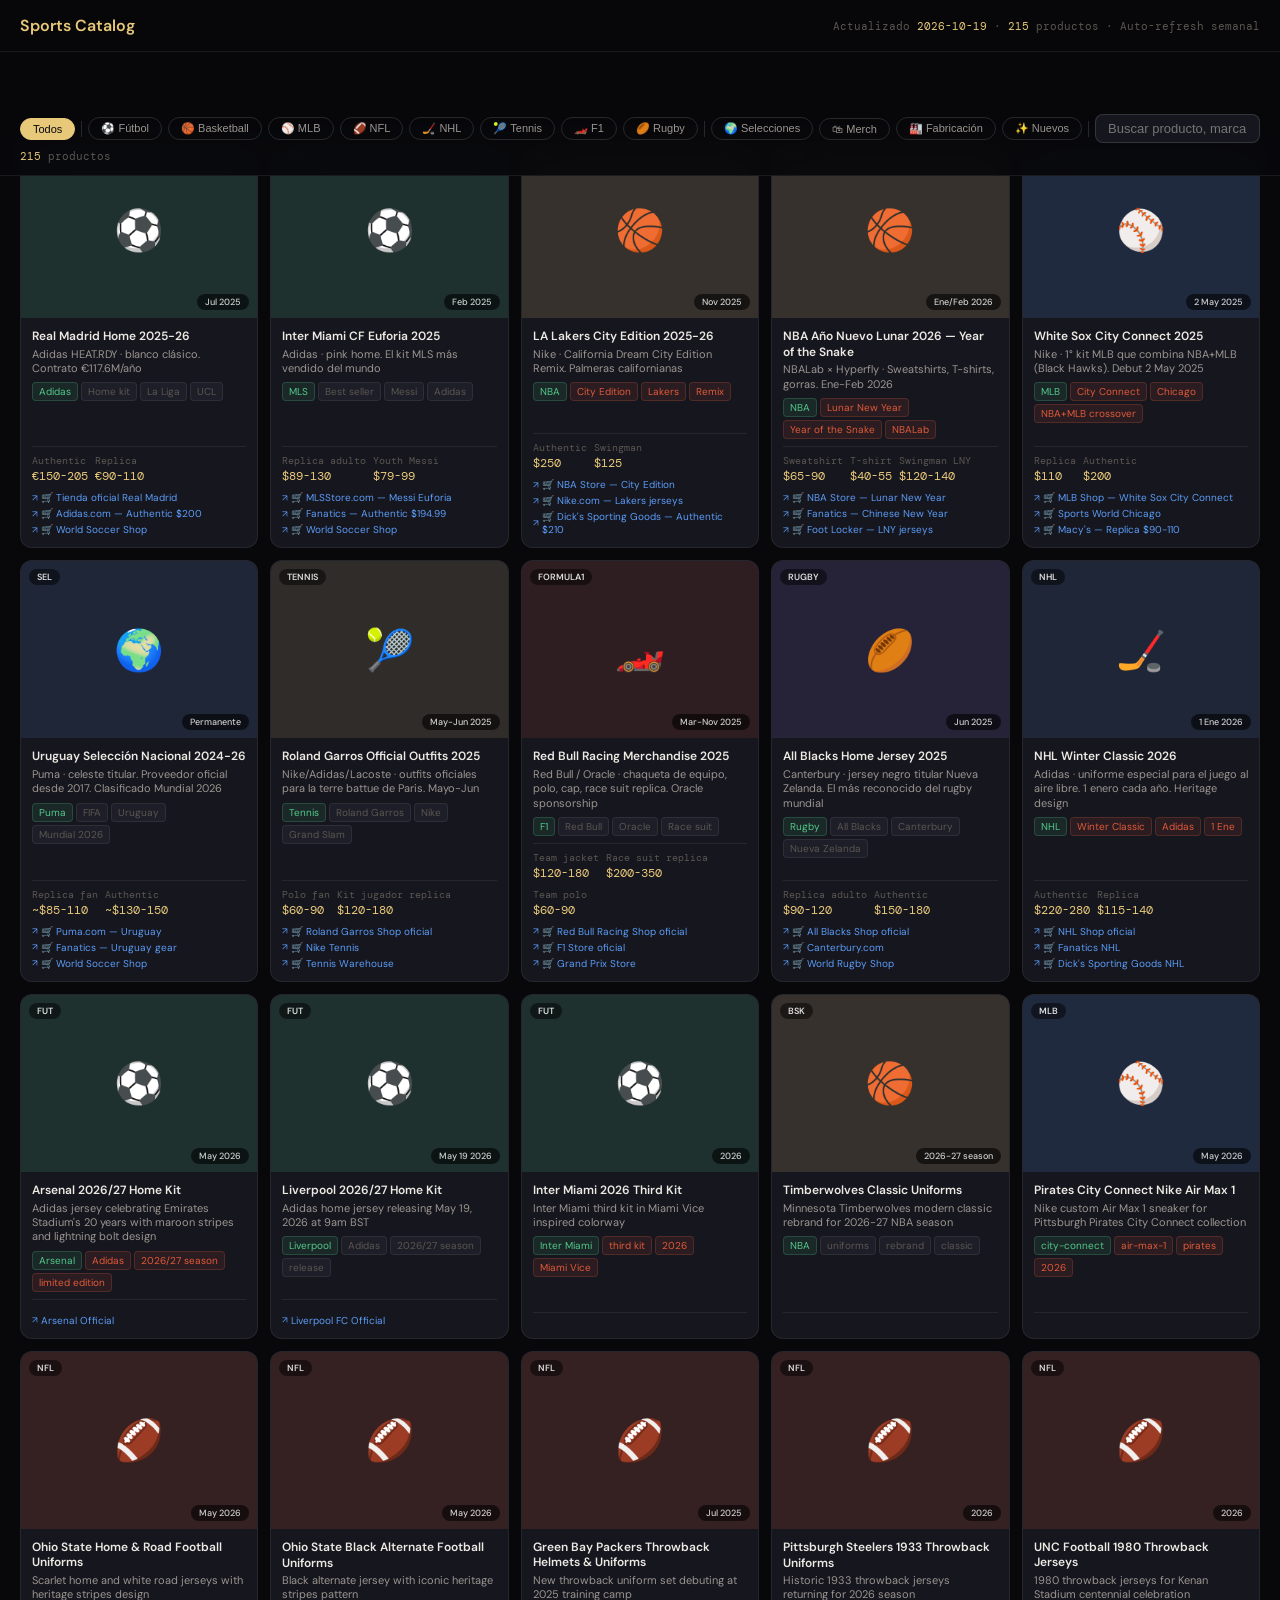
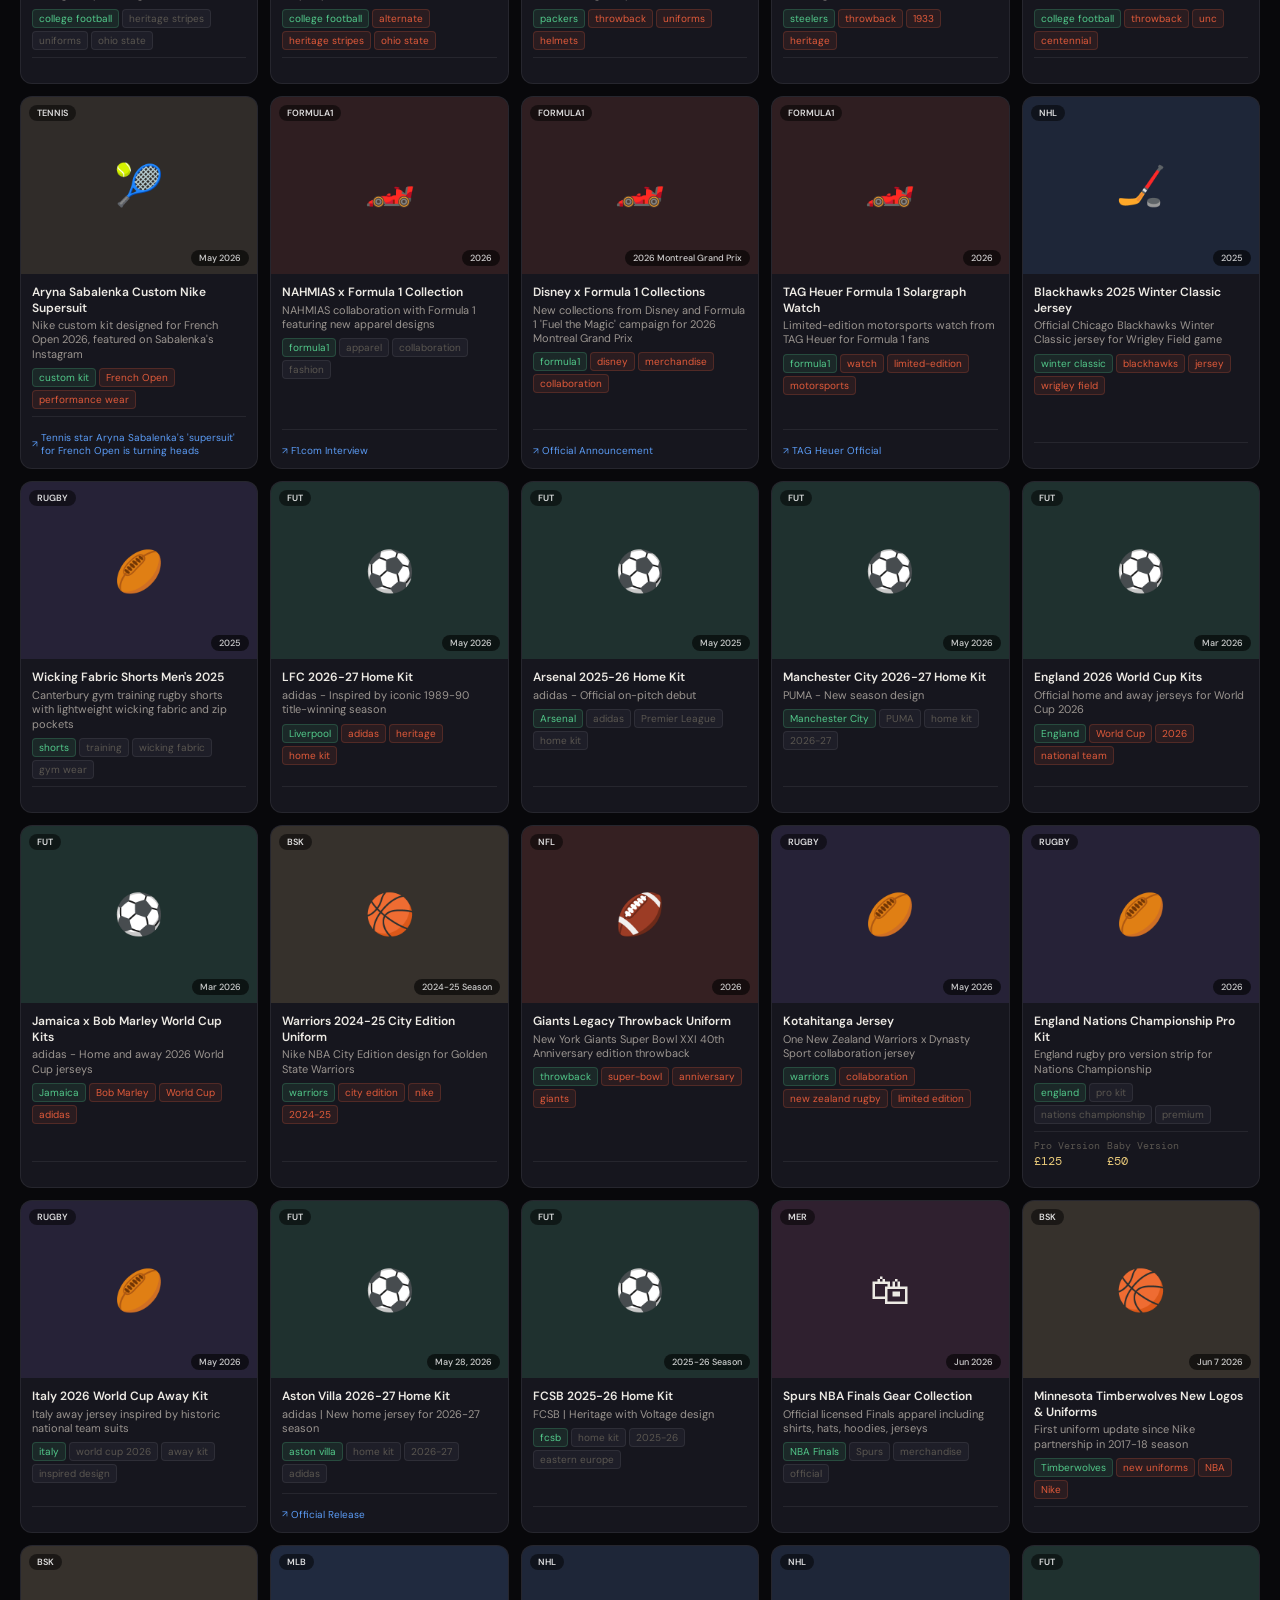
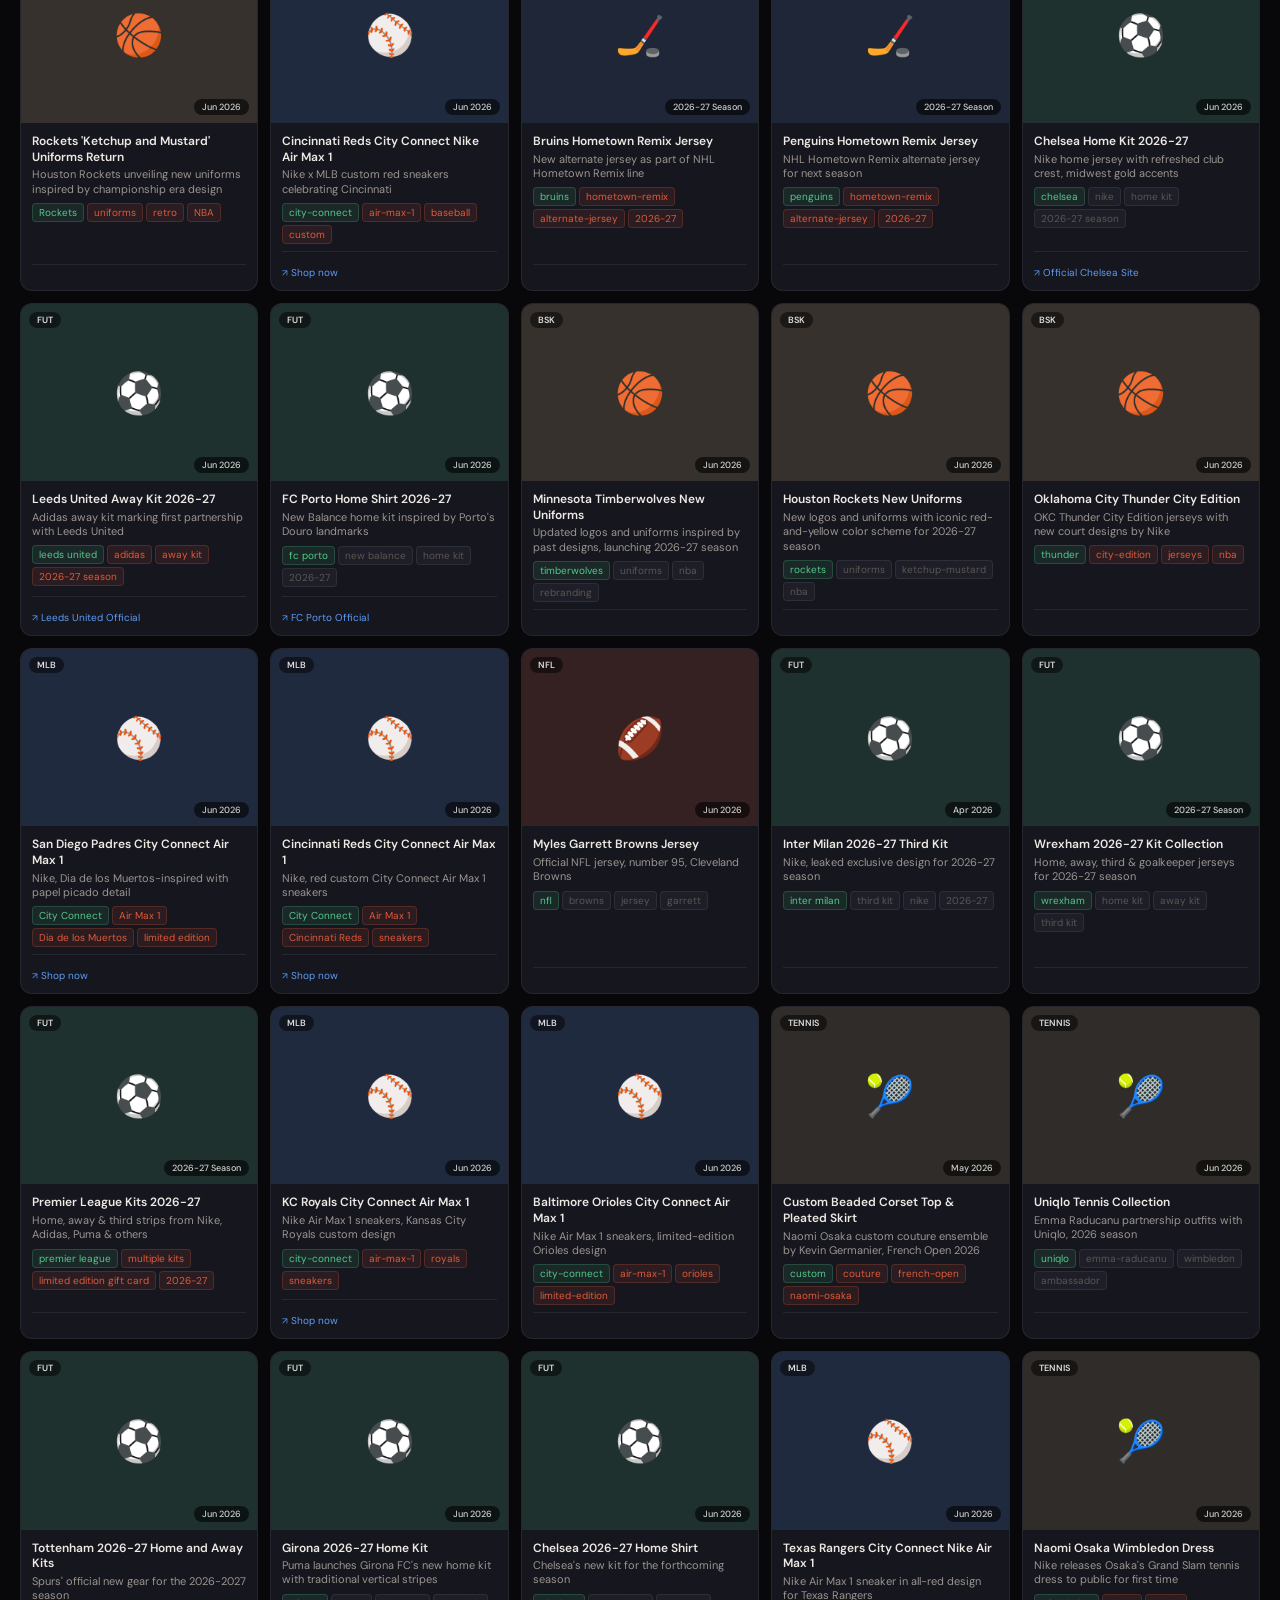
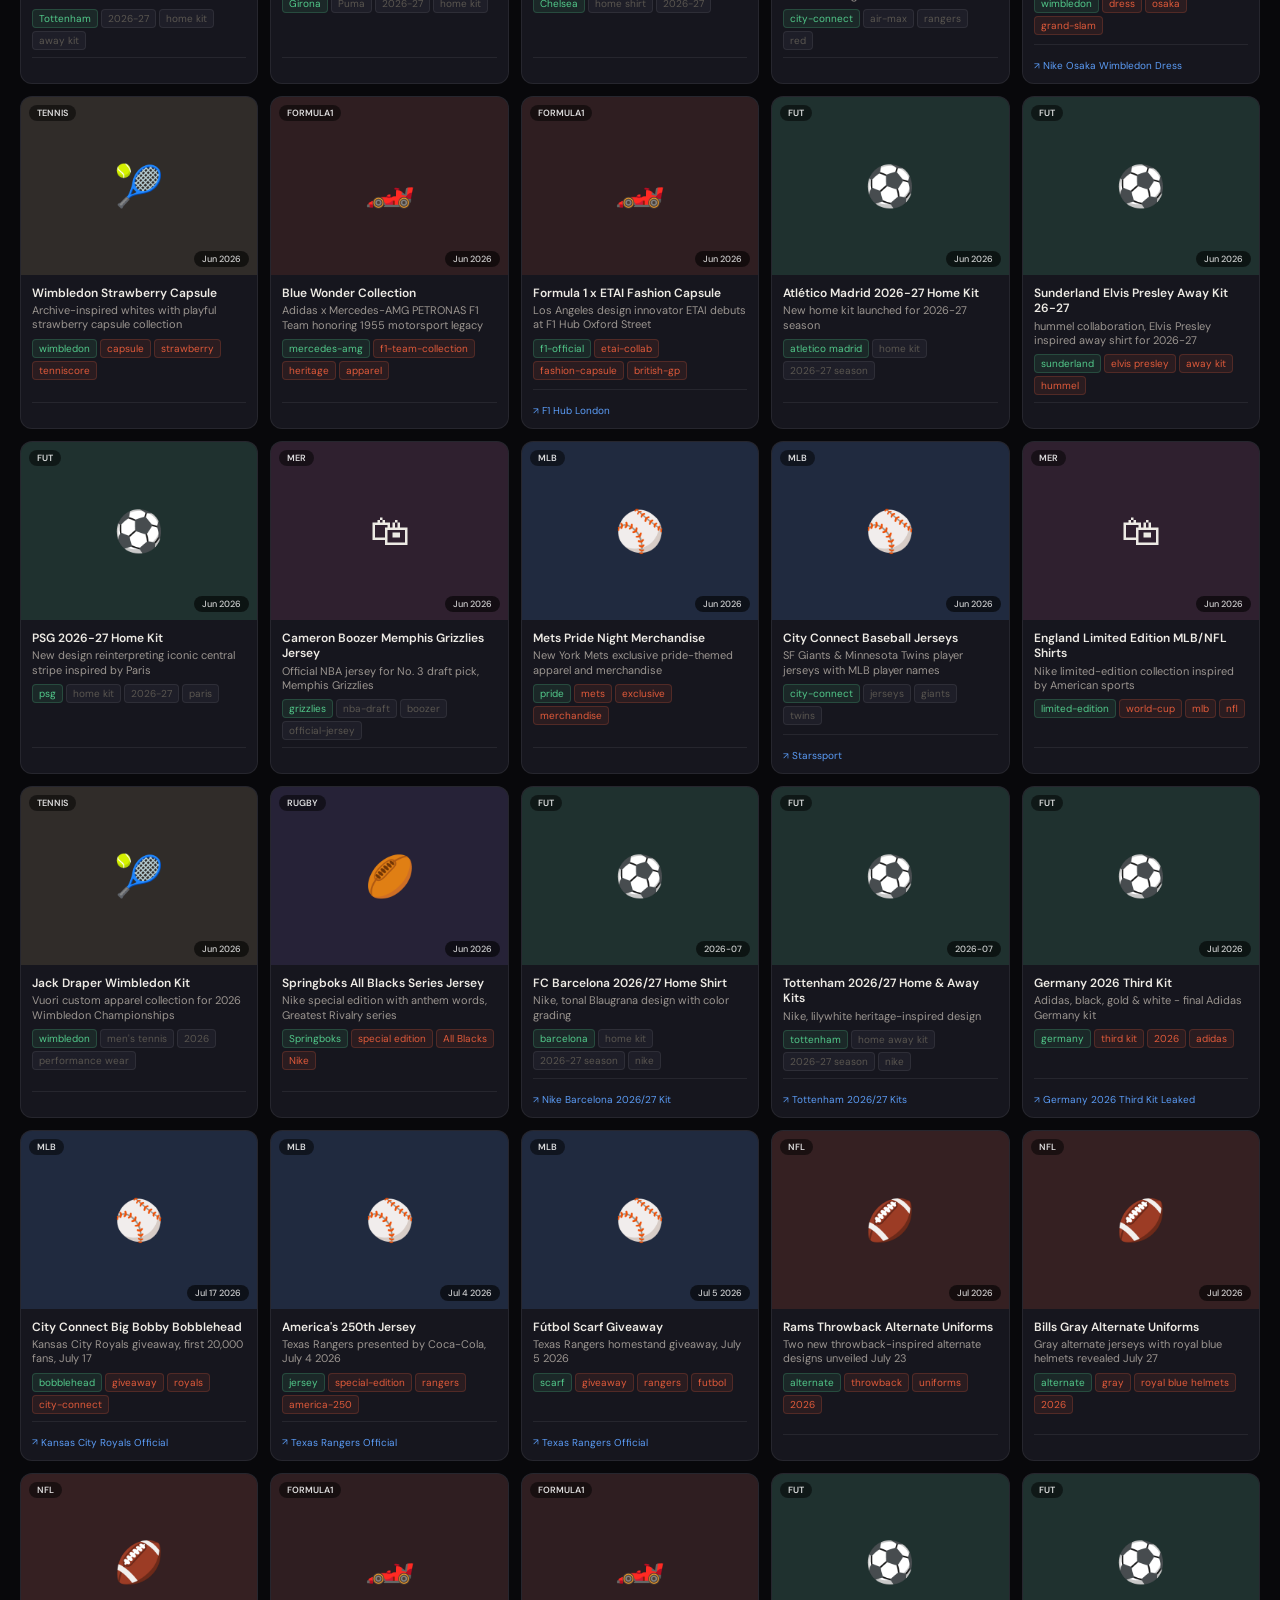
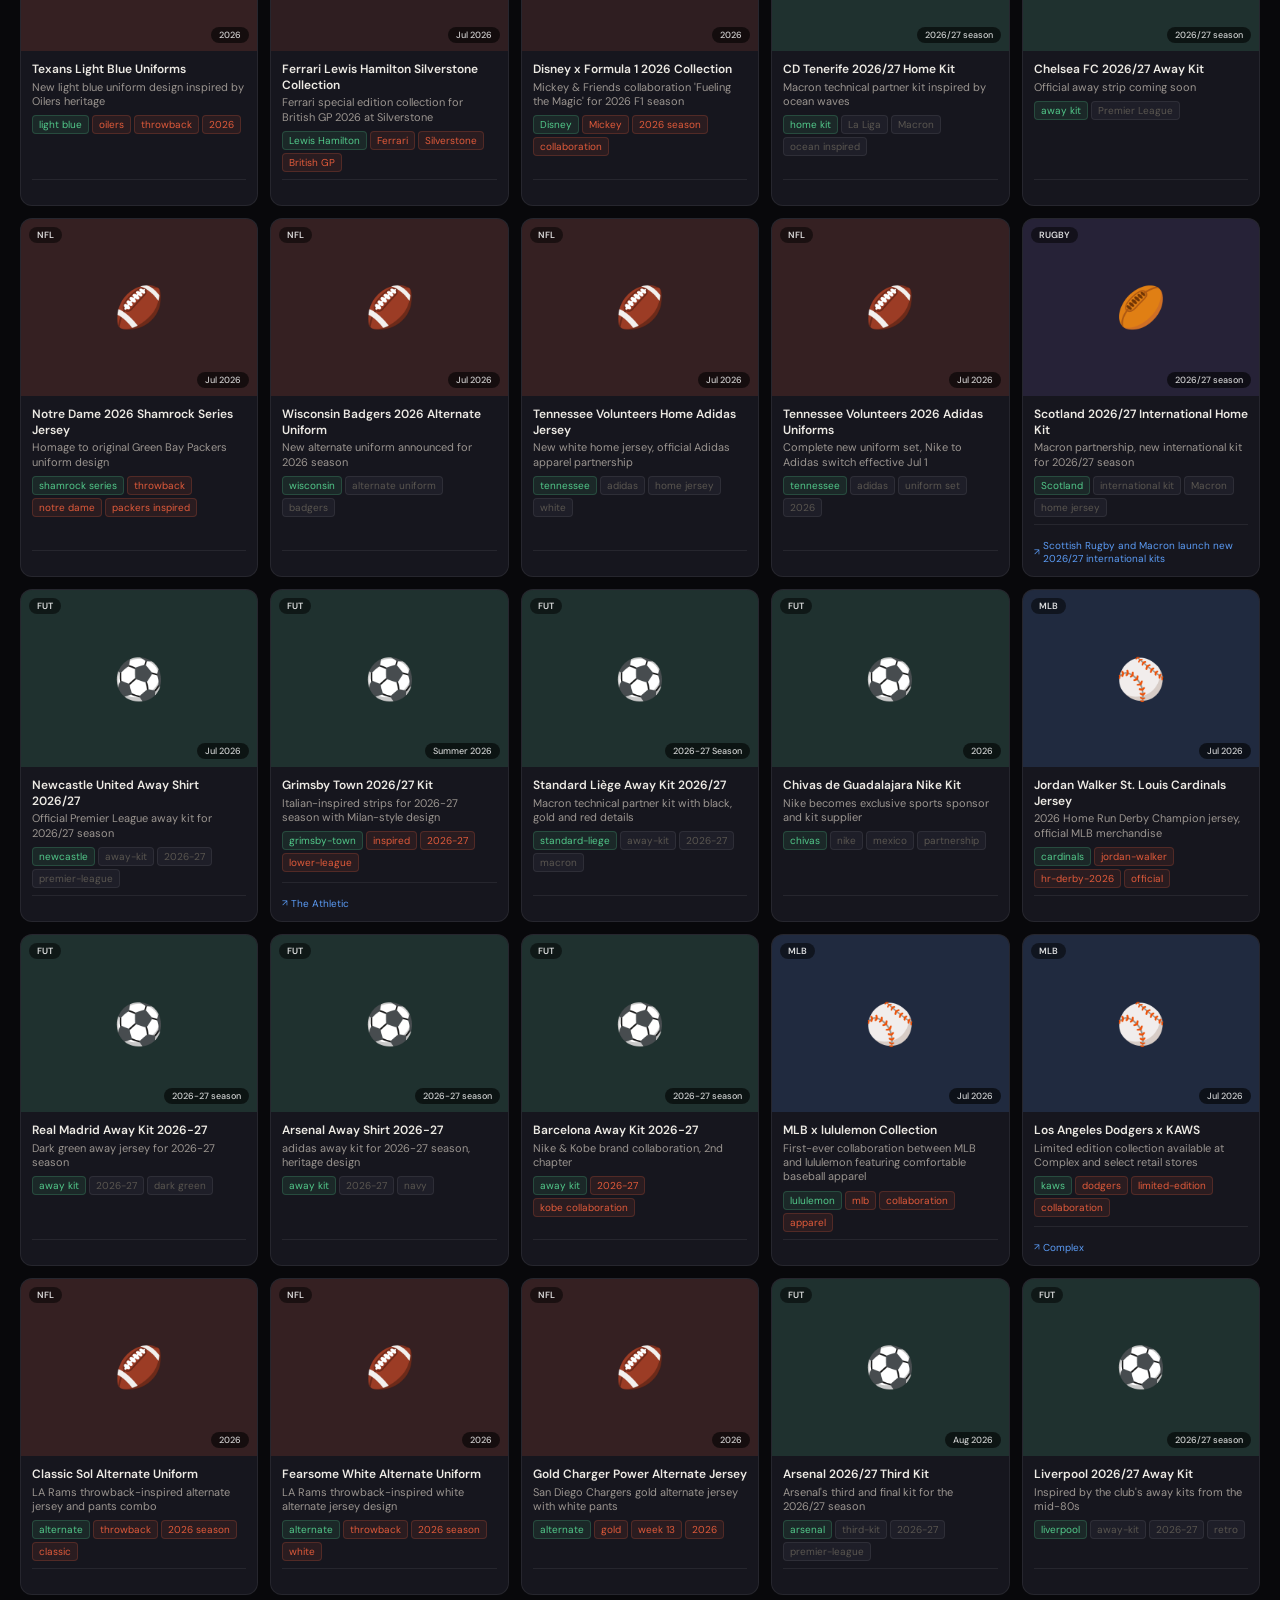
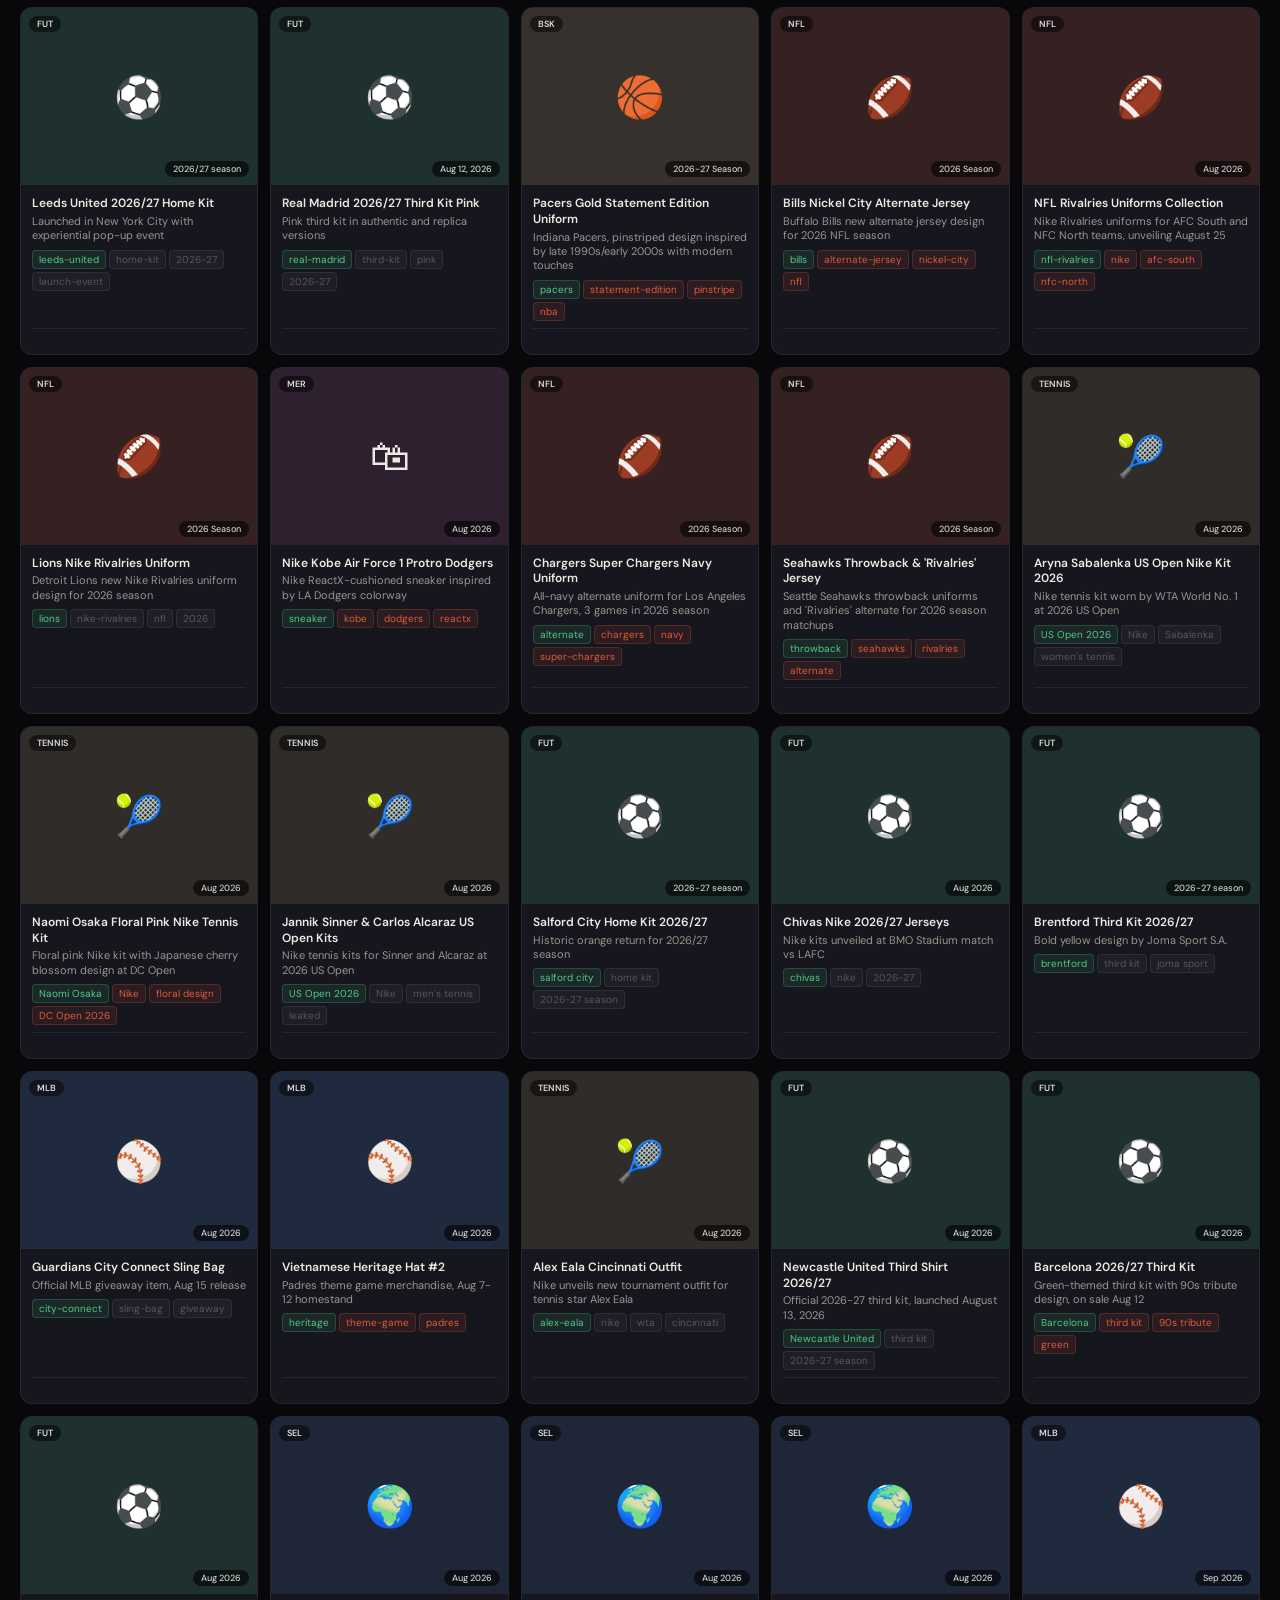
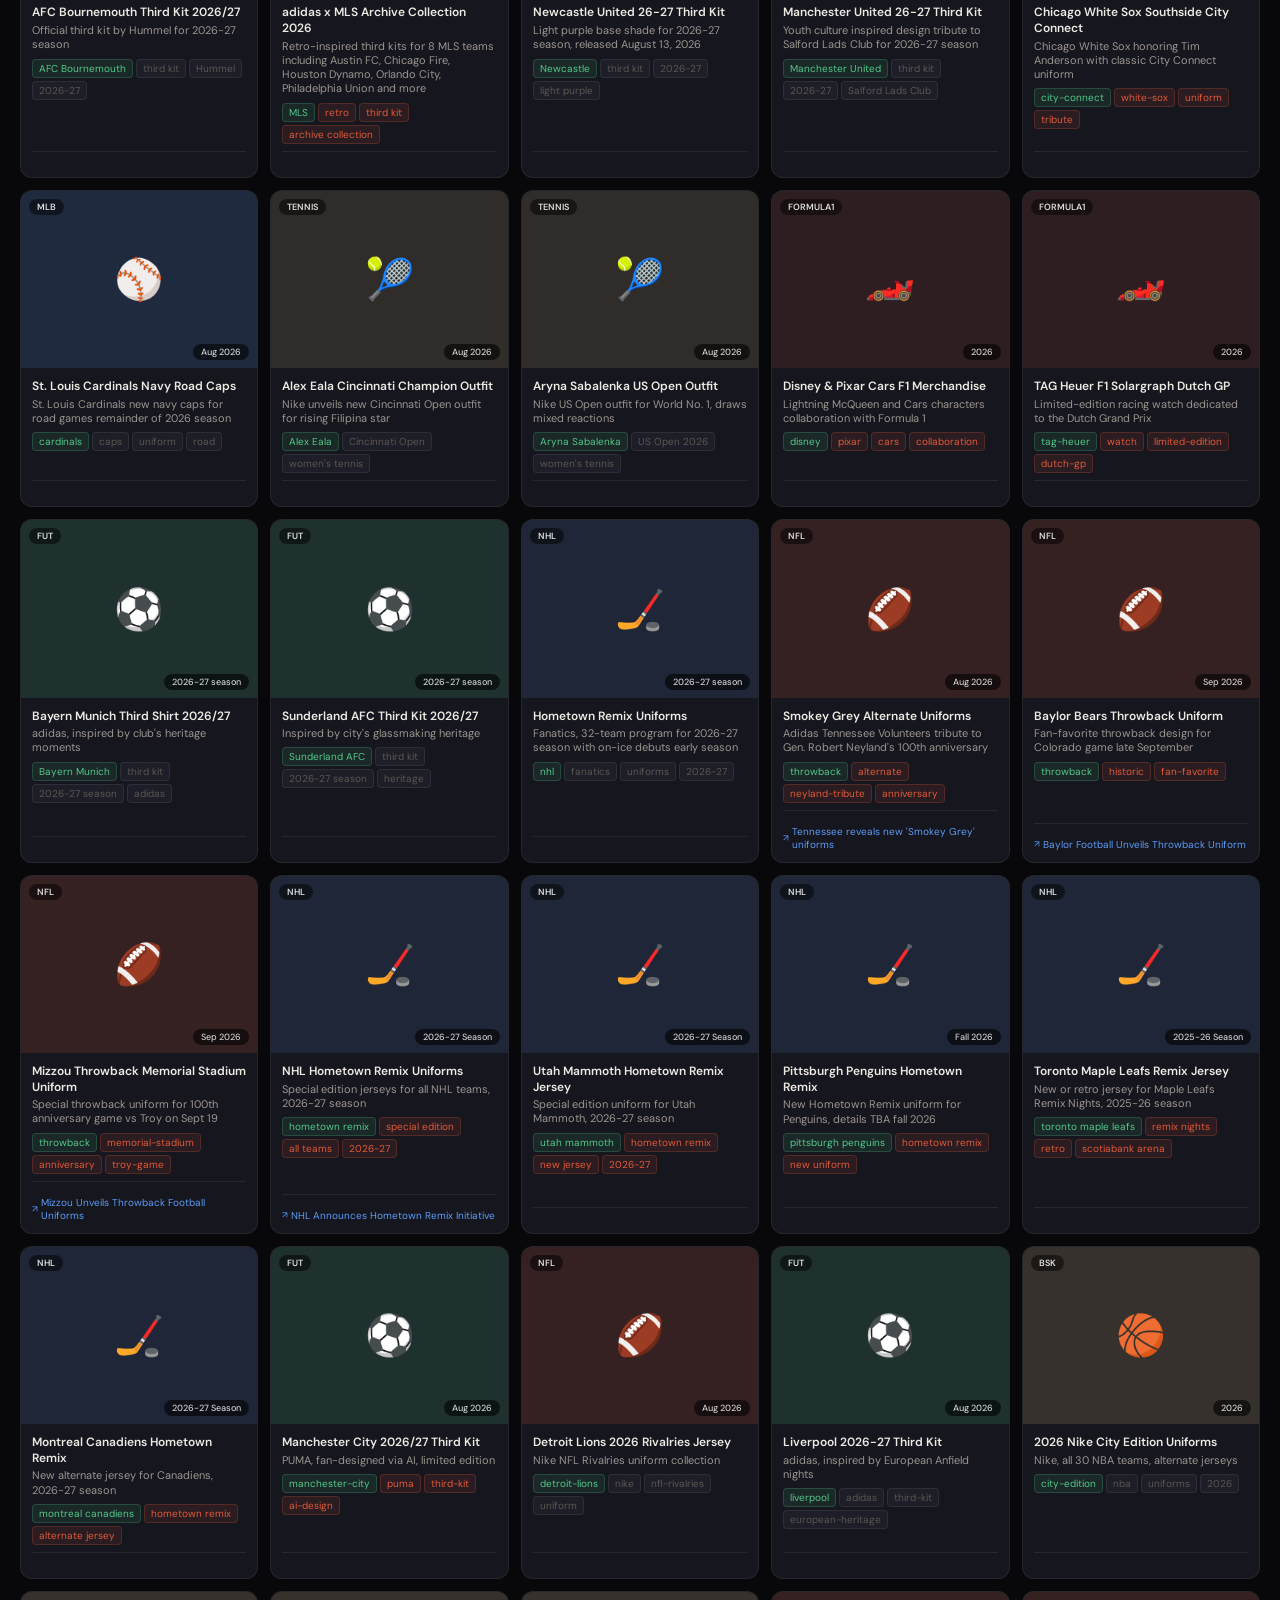
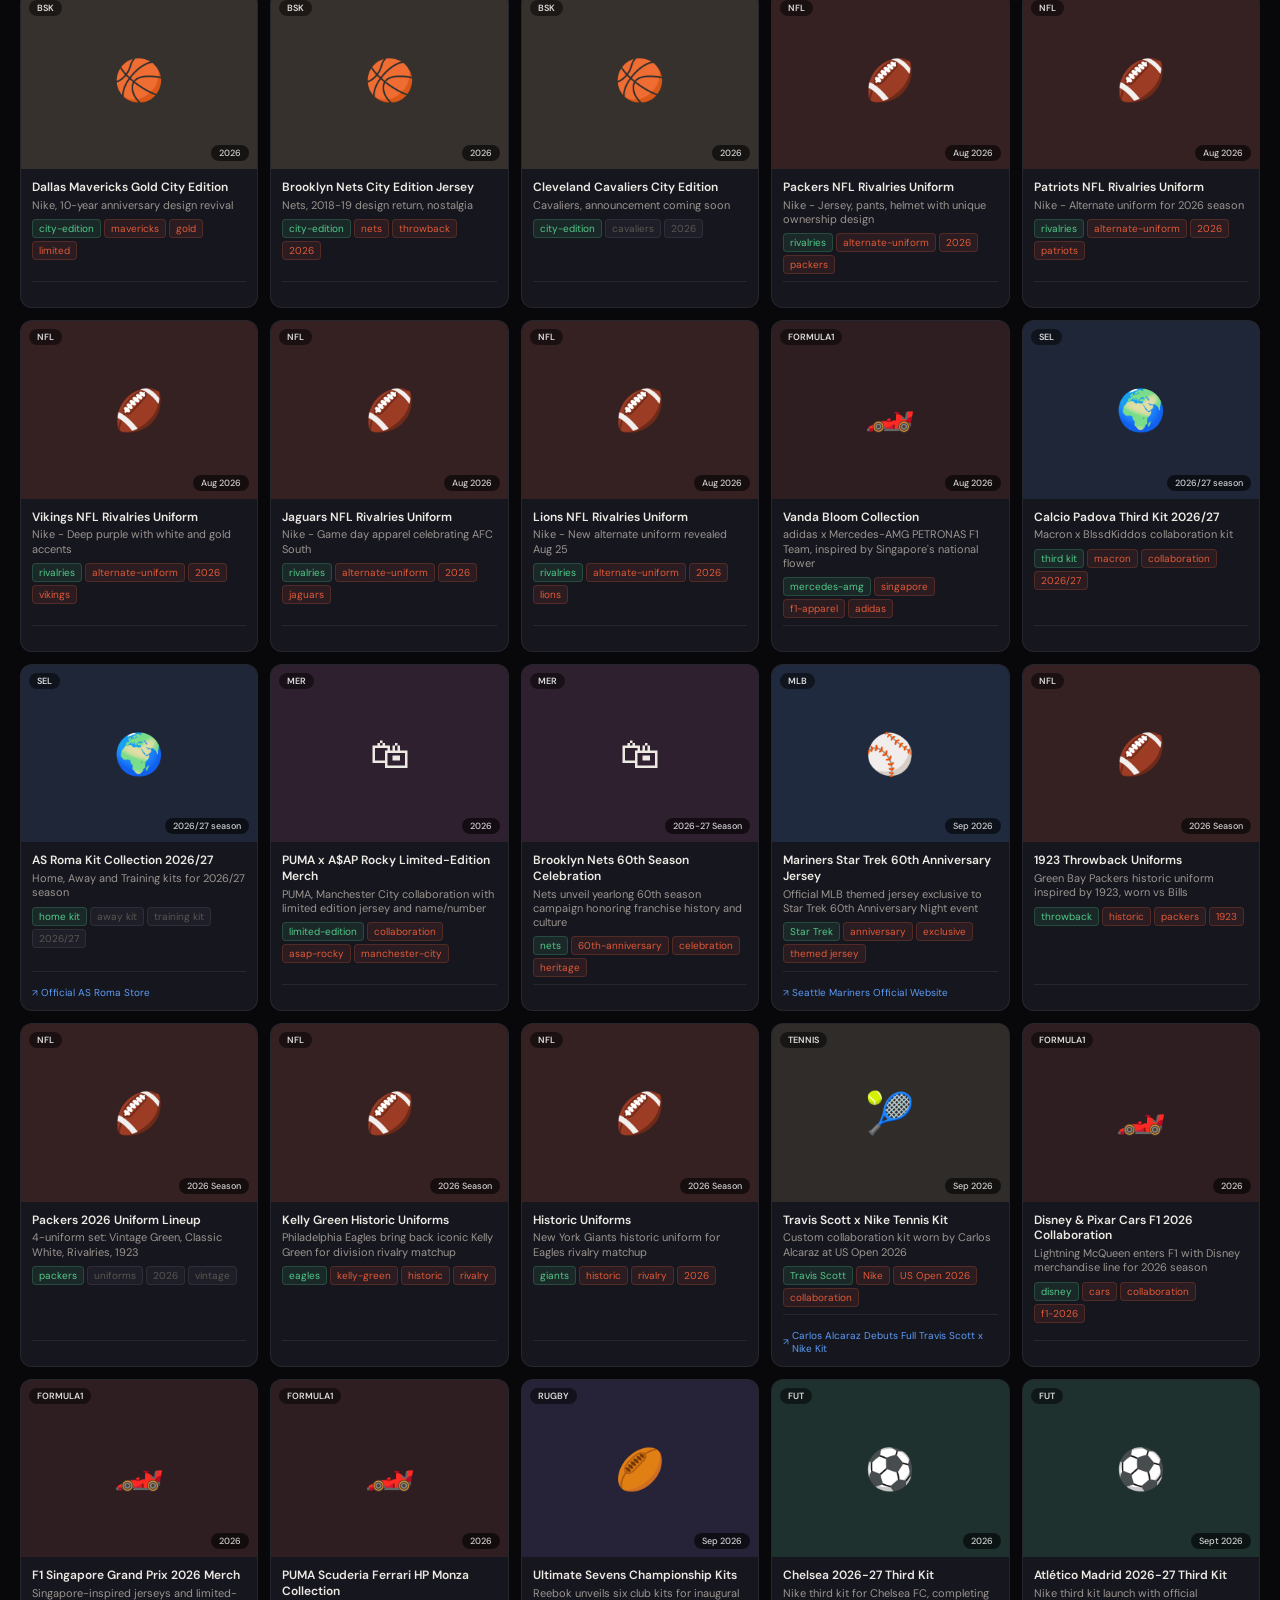
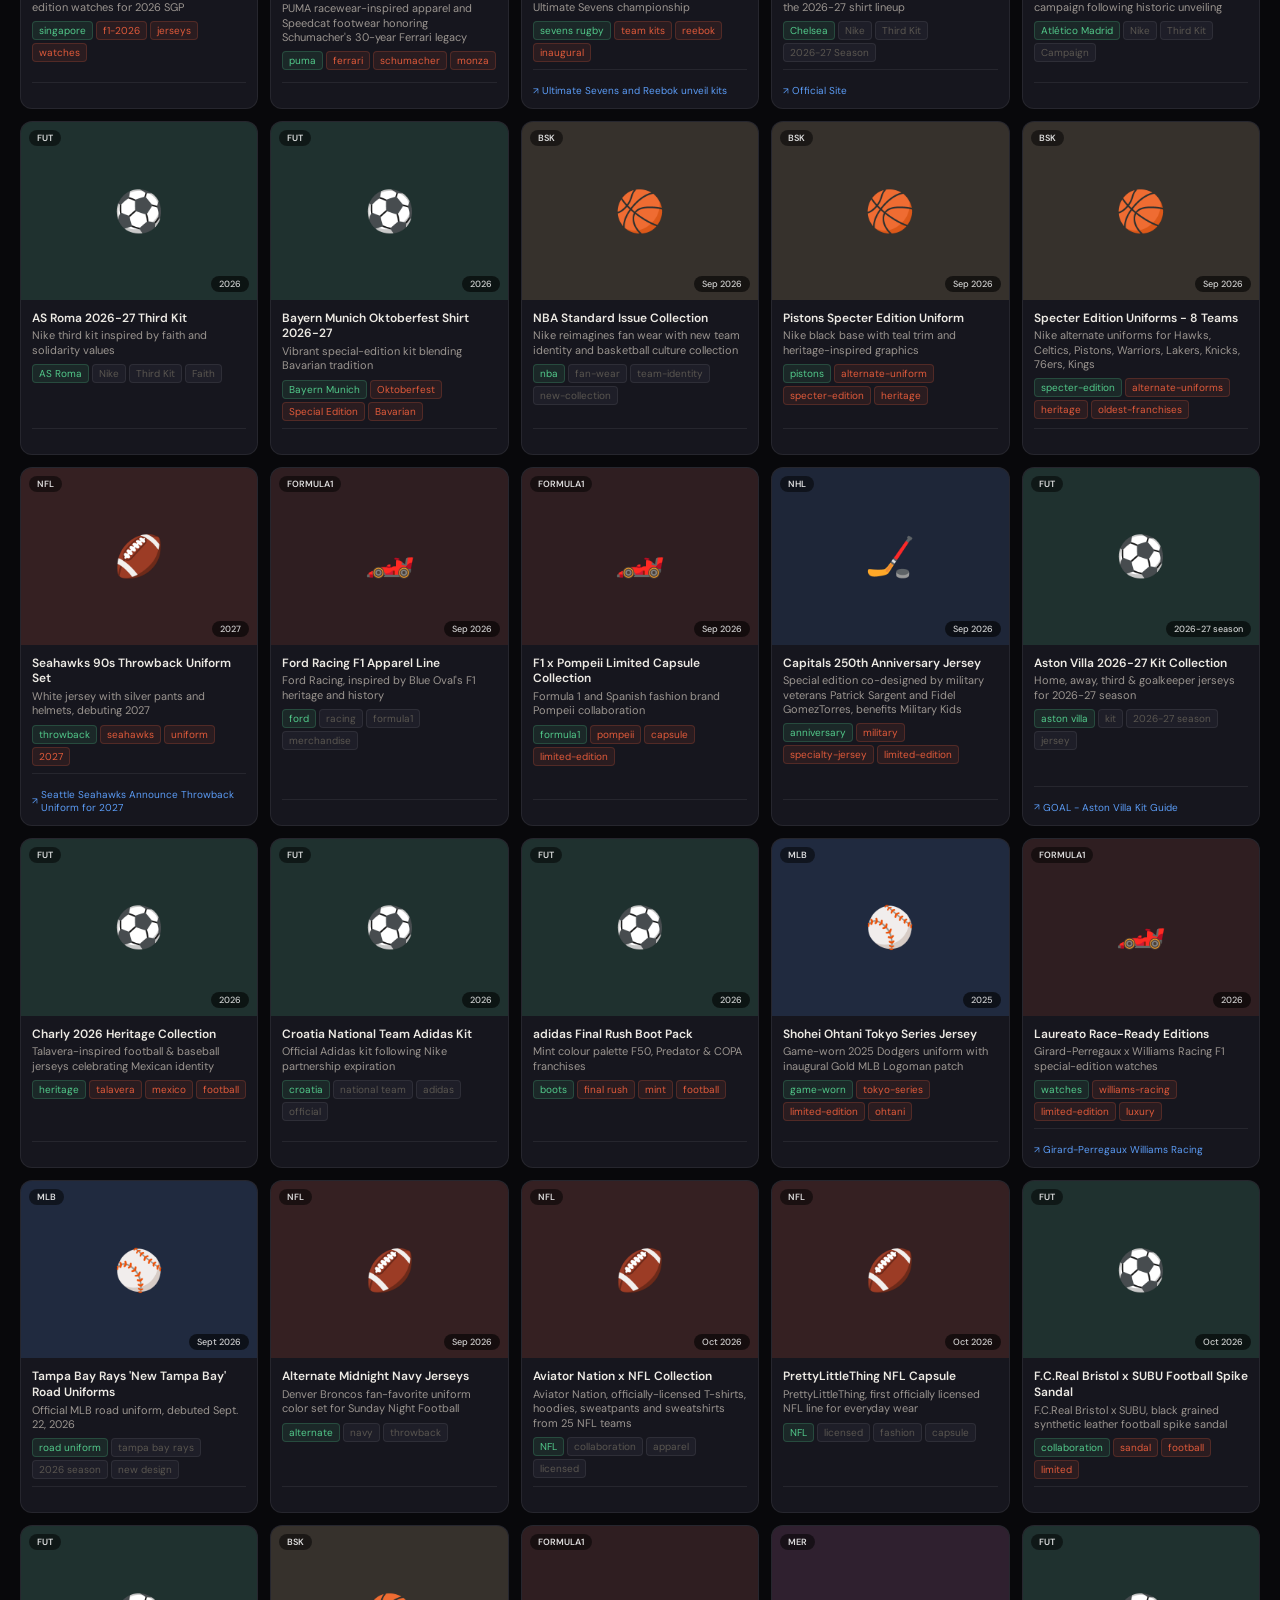
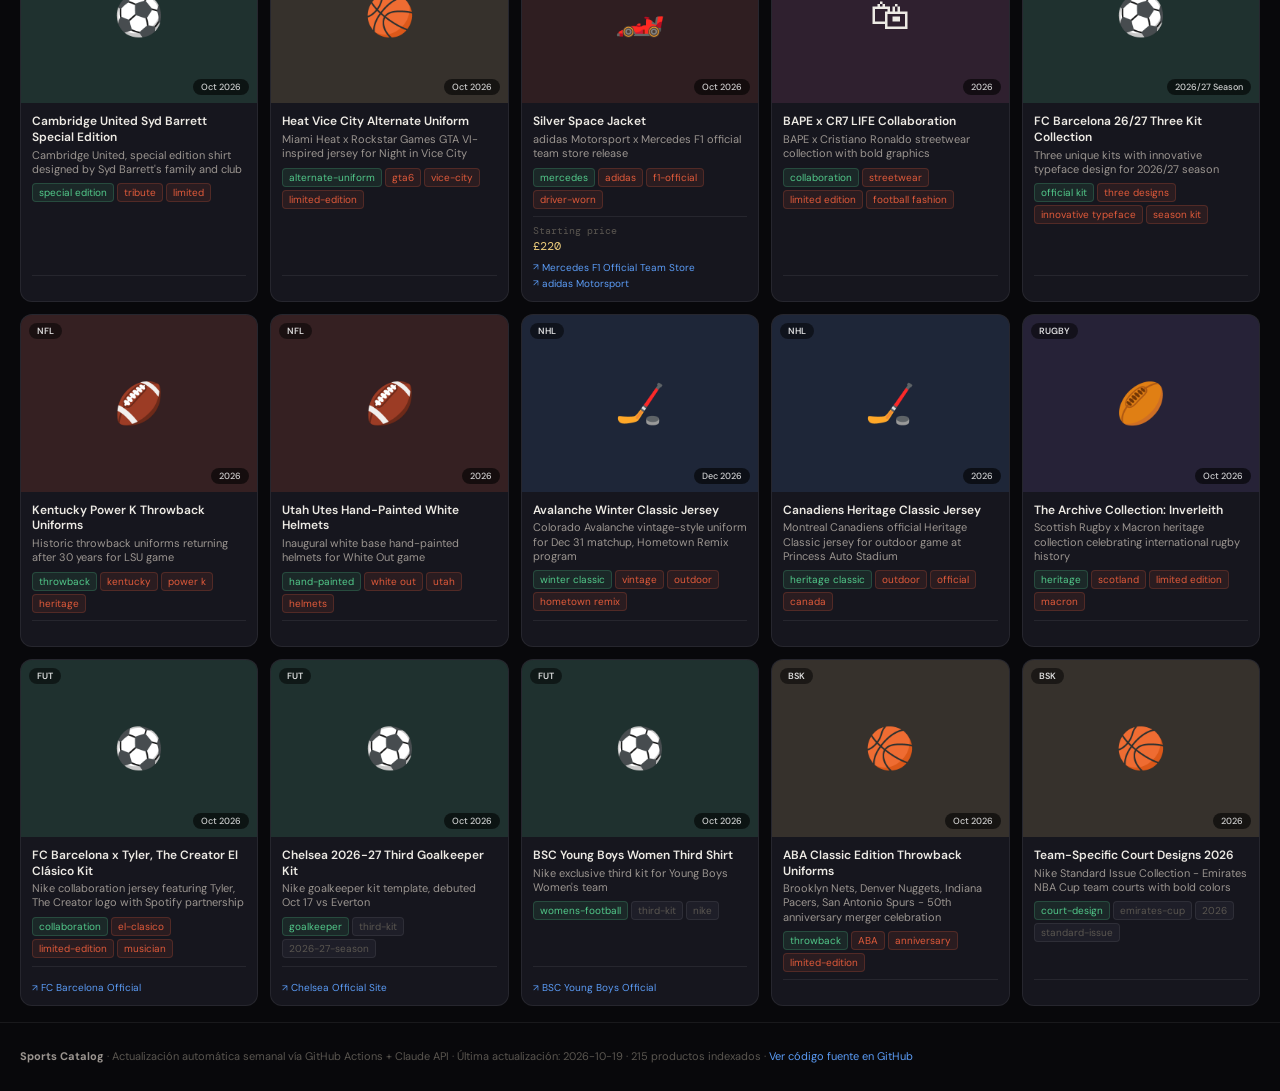
==== commit 57b0f874: "Auto-update: 2026-10-19 sports catalog refresh" ====
--- a/site/index.html
+++ b/site/index.html
@@ -3,7 +3,7 @@
 <head>
 <meta charset="UTF-8">
 <meta name="viewport" content="width=device-width, initial-scale=1.0">
-<title>Sports Catalog — Auto-updated 2026-10-12</title>
+<title>Sports Catalog — Auto-updated 2026-10-19</title>
 <link href="https://fonts.googleapis.com/css2?family=DM+Sans:opsz,wght@9..40,400;9..40,500;9..40,600&family=DM+Mono:wght@400;500&display=swap" rel="stylesheet">
 <style>
 :root{--bg:#08080b;--bg3:#16161e;--bg4:#1e1e28;--b:rgba(255,255,255,0.07);--b2:rgba(255,255,255,0.13);--tx:#edeae4;--tx2:#9b9590;--tx3:#5a5650;--gold:#e8c97a;--green:#52c98a;--blue:#5b9cf6;--red:#e05a3a;--pink:#e06fa8;--sans:'DM Sans',system-ui,sans-serif;--mono:'DM Mono',monospace}
@@ -52,7 +52,7 @@
 <body>
 <header id="tb">
   <div class="logo">Sports Catalog</div>
-  <div class="meta">Actualizado <span>2026-10-12</span> · <span id="tc">210</span> productos · Auto-refresh semanal</div>
+  <div class="meta">Actualizado <span>2026-10-19</span> · <span id="tc">215</span> productos · Auto-refresh semanal</div>
 </header>
 <div id="ctrl">
   <button class="fp on" onclick="filt('all',this)">Todos</button>
@@ -77,11 +77,11 @@
 <div id="grid"></div>
 <footer id="footer">
   <strong style="color:var(--tx2)">Sports Catalog</strong> · Actualización automática semanal vía GitHub Actions + Claude API ·
-  Última actualización: 2026-10-12 · 210 productos indexados ·
+  Última actualización: 2026-10-19 · 215 productos indexados ·
   <a href="https://github.com" target="_blank">Ver código fuente en GitHub</a>
 </footer>
 <script>
-const ALL = [{"id": "rm-home-2526", "cat": "fut", "t": "Real Madrid Home 2025-26", "sub": "Adidas HEAT.RDY · blanco clásico. Contrato €117.6M/año", "tags": ["Adidas", "Home kit", "La Liga", "UCL"], "date": "Jul 2025", "prices": [{"l": "Authentic", "v": "€150-205"}, {"l": "Replica", "v": "€90-110"}], "links": [{"t": "🛒 Tienda oficial Real Madrid", "u": "https://us.shop.realmadrid.com/es/products/rmcfmz0899-mens-home-jersey-25-26-white"}, {"t": "🛒 Adidas.com — Authentic $200", "u": "https://www.adidas.com/us/real-madrid-25-26-home-authentic-jersey/JV5918.html"}, {"t": "🛒 World Soccer Shop", "u": "https://www.worldsoccershop.com/buy/real-madrid-2025-2026-jerseys"}, {"t": "🛒 LaLiga Store", "u": "https://www2.laligastore.com/en/real-madrid/t-14207102+z-9487992-2683164900"}], "brand": "Adidas", "special": false, "added_date": "2026-05-17"}, {"id": "miami-euforia-2025", "cat": "fut", "t": "Inter Miami CF Euforia 2025", "sub": "Adidas · pink home. El kit MLS más vendido del mundo", "tags": ["MLS", "Best seller", "Messi", "Adidas"], "date": "Feb 2025", "prices": [{"l": "Replica adulto", "v": "$89-130"}, {"l": "Youth Messi", "v": "$79-99"}], "links": [{"t": "🛒 MLSStore.com — Messi Euforia", "u": "https://www.mlsstore.com/es/inter-miami-cf/mens-inter-miami-cf-lionel-messi-adidas-light-pink-2025-euforia-replica-player-jersey/t-21257796+p-572267848552586+z-9-2563664462"}, {"t": "🛒 Fanatics — Authentic $194.99", "u": "https://www.fanatics.com/mls/inter-miami-cf/o-3577+t-76706629+z-97877-2244091536"}, {"t": "🛒 World Soccer Shop", "u": "https://www.worldsoccershop.com/shop/details/inter-miami-cf-2025-home-jersey-by-adidas_A1108753"}, {"t": "📰 Nota oficial lanzamiento", "u": "https://www.intermiamicf.com/news/inter-miami-cf-unveils-euforia-club-s-new-2025-and-2026-pink-home-kit"}], "brand": "Adidas", "special": false, "added_date": "2026-05-17"}, {"id": "lakers-city-2526", "cat": "bsk", "t": "LA Lakers City Edition 2025-26", "sub": "Nike · California Dream City Edition Remix. Palmeras californianas", "tags": ["NBA", "City Edition", "Lakers", "Remix"], "date": "Nov 2025", "prices": [{"l": "Authentic", "v": "$250"}, {"l": "Swingman", "v": "$125"}], "links": [{"t": "🛒 NBA Store — City Edition", "u": "https://store.nba.com/los-angeles-lakers/city-edition/t-25478568+c-1223050524+z-97-2210389272"}, {"t": "🛒 Nike.com — Lakers jerseys", "u": "https://www.nike.com/w/los-angeles-lakers-6m6dc"}, {"t": "🛒 Dick's Sporting Goods — Authentic $210", "u": "https://www.dickssportinggoods.com/f/los-angeles-lakers-nba-city-edition-apparel-gear-3452-1561609"}, {"t": "🛒 Global NBA Store", "u": "https://global.nbastore.com/en/los-angeles-lakers/city-edition/t-25478568+c-1223050524+z-97-2210389272"}], "brand": "Nike", "special": true, "added_date": "2026-05-17"}, {"id": "nba-lunar-snake-2026", "cat": "bsk", "t": "NBA Año Nuevo Lunar 2026 — Year of the Snake", "sub": "NBALab × Hyperfly · Sweatshirts, T-shirts, gorras. Ene-Feb 2026", "tags": ["NBA", "Lunar New Year", "Year of the Snake", "NBALab"], "date": "Ene/Feb 2026", "prices": [{"l": "Sweatshirt", "v": "$65-90"}, {"l": "T-shirt", "v": "$40-55"}, {"l": "Swingman LNY", "v": "$120-140"}], "links": [{"t": "🛒 NBA Store — Lunar New Year", "u": "https://store.nba.com/lunar-new-year/c-4525738841+z-901857-3022056735"}, {"t": "🛒 Fanatics — Chinese New Year", "u": "https://www.fanatics.com/nba/chinese-new-year-gear/o-1381+c-20086061+z-8375-2690202837"}, {"t": "🛒 Foot Locker — LNY jerseys", "u": "https://www.footlocker.com/buy/nba-chinese-new-year-jersey-0aez11a"}], "brand": "Nike/NBALab", "special": true, "added_date": "2026-05-17"}, {"id": "whitesox-city-2025", "cat": "mlb", "t": "White Sox City Connect 2025", "sub": "Nike · 1° kit MLB que combina NBA+MLB (Black Hawks). Debut 2 May 2025", "tags": ["MLB", "City Connect", "Chicago", "NBA+MLB crossover"], "date": "2 May 2025", "prices": [{"l": "Replica", "v": "$110"}, {"l": "Authentic", "v": "$200"}], "links": [{"t": "🛒 MLB Shop — White Sox City Connect", "u": "https://www.mlbshop.com/chicago-white-sox/2025-mlb-city-connect/t-36554212+c-6739127486+z-97-689062974"}, {"t": "🛒 Sports World Chicago", "u": "https://www.sportsworldchicago.com/Chicago-White-Sox-City-Connect/"}, {"t": "🛒 Macy's — Replica $90-110", "u": "https://www.macys.com/shop/product/nike-mens-red-chicago-white-sox-2025-city-connect-limited-jersey?ID=22400476"}, {"t": "📰 Newsweek — Dónde comprar", "u": "https://www.newsweek.com/sports/mlb/how-buy-chicago-white-sox-2025-city-connect-jerseys-hats-gear-2065823"}], "brand": "Nike", "special": true, "added_date": "2026-05-17"}, {"id": "uruguay-puma-2024", "cat": "sel", "t": "Uruguay Selección Nacional 2024-26", "sub": "Puma · celeste titular. Proveedor oficial desde 2017. Clasificado Mundial 2026", "tags": ["Puma", "FIFA", "Uruguay", "Mundial 2026"], "date": "Permanente", "prices": [{"l": "Replica fan", "v": "~$85-110"}, {"l": "Authentic", "v": "~$130-150"}], "links": [{"t": "🛒 Puma.com — Uruguay", "u": "https://www.puma.com/en/uruguay"}, {"t": "🛒 Fanatics — Uruguay gear", "u": "https://www.fanatics.com/soccer/uruguay"}, {"t": "🛒 World Soccer Shop", "u": "https://www.worldsoccershop.com/national-teams/uruguay-soccer-jerseys"}], "brand": "Puma", "special": false, "added_date": "2026-05-17"}, {"id": "roland-garros-outfit-2025", "cat": "tennis", "t": "Roland Garros Official Outfits 2025", "sub": "Nike/Adidas/Lacoste · outfits oficiales para la terre battue de Paris. Mayo-Jun", "tags": ["Tennis", "Roland Garros", "Nike", "Grand Slam", "Clay court"], "date": "May-Jun 2025", "prices": [{"l": "Polo fan", "v": "$60-90"}, {"l": "Kit jugador replica", "v": "$120-180"}], "links": [{"t": "🛒 Roland Garros Shop oficial", "u": "https://www.rolandgarros.com/en-us/shop"}, {"t": "🛒 Nike Tennis", "u": "https://www.nike.com/w/tennis"}, {"t": "🛒 Tennis Warehouse", "u": "https://www.tenniswarehouse.com"}], "brand": "Nike/Adidas/Lacoste", "special": false, "added_date": "2026-05-17"}, {"id": "f1-redbull-merch-2025", "cat": "formula1", "t": "Red Bull Racing Merchandise 2025", "sub": "Red Bull / Oracle · chaqueta de equipo, polo, cap, race suit replica. Oracle sponsorship", "tags": ["F1", "Red Bull", "Oracle", "Race suit", "Team gear"], "date": "Mar-Nov 2025", "prices": [{"l": "Team jacket", "v": "$120-180"}, {"l": "Race suit replica", "v": "$200-350"}, {"l": "Team polo", "v": "$60-90"}], "links": [{"t": "🛒 Red Bull Racing Shop oficial", "u": "https://www.redbullracing.com/shop"}, {"t": "🛒 F1 Store oficial", "u": "https://www.formula1.com/en/shop"}, {"t": "🛒 Grand Prix Store", "u": "https://www.grandprixstore.com"}], "brand": "Red Bull/Oracle", "special": false, "added_date": "2026-05-17"}, {"id": "allblacks-home-2025", "cat": "rugby", "t": "All Blacks Home Jersey 2025", "sub": "Canterbury · jersey negro titular Nueva Zelanda. El más reconocido del rugby mundial", "tags": ["Rugby", "All Blacks", "Canterbury", "Nueva Zelanda", "Home kit"], "date": "Jun 2025", "prices": [{"l": "Replica adulto", "v": "$90-120"}, {"l": "Authentic", "v": "$150-180"}], "links": [{"t": "🛒 All Blacks Shop oficial", "u": "https://www.allblacks.com/shop"}, {"t": "🛒 Canterbury.com", "u": "https://www.canterburysport.com"}, {"t": "🛒 World Rugby Shop", "u": "https://store.world.rugby"}], "brand": "Canterbury", "special": false, "added_date": "2026-05-17"}, {"id": "nhl-winter-classic-2026", "cat": "nhl", "t": "NHL Winter Classic 2026", "sub": "Adidas · uniforme especial para el juego al aire libre. 1 enero cada año. Heritage design", "tags": ["NHL", "Winter Classic", "Adidas", "1 Ene", "Heritage"], "date": "1 Ene 2026", "prices": [{"l": "Authentic", "v": "$220-280"}, {"l": "Replica", "v": "$115-140"}], "links": [{"t": "🛒 NHL Shop oficial", "u": "https://www.nhlshop.com"}, {"t": "🛒 Fanatics NHL", "u": "https://www.fanatics.com/nhl"}, {"t": "🛒 Dick's Sporting Goods NHL", "u": "https://www.dickssportinggoods.com/f/nhl-jerseys"}], "brand": "Adidas", "special": true, "added_date": "2026-05-17"}, {"id": "arsenal-home-2026-27", "cat": "fut", "t": "Arsenal 2026/27 Home Kit", "sub": "Adidas jersey celebrating Emirates Stadium's 20 years with maroon stripes and lightning bolt design", "tags": ["Arsenal", "Adidas", "2026/27 season", "limited edition", "Emirates Stadium"], "date": "May 2026", "prices": [], "links": [{"t": "Arsenal Official", "u": "https://www.arsenal.com"}], "brand": "Adidas", "special": true, "added_date": "2026-05-18", "auto_generated": true}, {"id": "liverpool-home-2026-27", "cat": "fut", "t": "Liverpool 2026/27 Home Kit", "sub": "Adidas home jersey releasing May 19, 2026 at 9am BST", "tags": ["Liverpool", "Adidas", "2026/27 season", "release"], "date": "May 19 2026", "prices": [], "links": [{"t": "Liverpool FC Official", "u": "https://www.liverpoolfc.com"}], "brand": "Adidas", "special": false, "added_date": "2026-05-18", "auto_generated": true}, {"id": "inter-miami-third-2026", "cat": "fut", "t": "Inter Miami 2026 Third Kit", "sub": "Inter Miami third kit in Miami Vice inspired colorway", "tags": ["Inter Miami", "third kit", "2026", "Miami Vice"], "date": "2026", "prices": [], "links": [], "brand": "", "special": true, "added_date": "2026-05-18", "auto_generated": true}, {"id": "timberwolves-classic-2026", "cat": "bsk", "t": "Timberwolves Classic Uniforms", "sub": "Minnesota Timberwolves modern classic rebrand for 2026-27 NBA season", "tags": ["NBA", "uniforms", "rebrand", "classic"], "date": "2026-27 season", "prices": [], "links": [], "brand": "Nike", "special": false, "added_date": "2026-05-18", "auto_generated": true}, {"id": "pirates-city-connect-airmax1-2026", "cat": "mlb", "t": "Pirates City Connect Nike Air Max 1", "sub": "Nike custom Air Max 1 sneaker for Pittsburgh Pirates City Connect collection", "tags": ["city-connect", "air-max-1", "pirates", "2026"], "date": "May 2026", "prices": [], "links": [], "brand": "Nike", "special": true, "added_date": "2026-05-18", "auto_generated": true}, {"id": "ohio-state-home-road-2026", "cat": "nfl", "t": "Ohio State Home & Road Football Uniforms", "sub": "Scarlet home and white road jerseys with heritage stripes design", "tags": ["college football", "heritage stripes", "uniforms", "ohio state"], "date": "May 2026", "prices": [], "links": [], "brand": "Ohio State Athletics", "special": false, "added_date": "2026-05-18", "auto_generated": true}, {"id": "ohio-state-black-alternate-2026", "cat": "nfl", "t": "Ohio State Black Alternate Football Uniforms", "sub": "Black alternate jersey with iconic heritage stripes pattern", "tags": ["college football", "alternate", "heritage stripes", "ohio state"], "date": "May 2026", "prices": [], "links": [], "brand": "Ohio State Athletics", "special": true, "added_date": "2026-05-18", "auto_generated": true}, {"id": "packers-throwback-2025", "cat": "nfl", "t": "Green Bay Packers Throwback Helmets & Uniforms", "sub": "New throwback uniform set debuting at 2025 training camp", "tags": ["packers", "throwback", "uniforms", "helmets"], "date": "Jul 2025", "prices": [], "links": [], "brand": "Green Bay Packers", "special": true, "added_date": "2026-05-18", "auto_generated": true}, {"id": "steelers-1933-throwback-2026", "cat": "nfl", "t": "Pittsburgh Steelers 1933 Throwback Uniforms", "sub": "Historic 1933 throwback jerseys returning for 2026 season", "tags": ["steelers", "throwback", "1933", "heritage"], "date": "2026", "prices": [], "links": [], "brand": "Pittsburgh Steelers", "special": true, "added_date": "2026-05-18", "auto_generated": true}, {"id": "unc-1980-throwback-2026", "cat": "nfl", "t": "UNC Football 1980 Throwback Jerseys", "sub": "1980 throwback jerseys for Kenan Stadium centennial celebration", "tags": ["college football", "throwback", "unc", "centennial"], "date": "2026", "prices": [], "links": [], "brand": "UNC Athletics", "special": true, "added_date": "2026-05-18", "auto_generated": true}, {"id": "sabalenka-nike-supersuit-2026", "cat": "tennis", "t": "Aryna Sabalenka Custom Nike Supersuit", "sub": "Nike custom kit designed for French Open 2026, featured on Sabalenka's Instagram", "tags": ["custom kit", "French Open", "performance wear"], "date": "May 2026", "prices": [], "links": [{"t": "Tennis star Aryna Sabalenka's 'supersuit' for French Open is turning heads", "u": "https://example.com/sabalenka-nike-supersuit"}], "brand": "Nike", "special": true, "added_date": "2026-05-18", "auto_generated": true}, {"id": "nahmias-formula1-2026", "cat": "formula1", "t": "NAHMIAS x Formula 1 Collection", "sub": "NAHMIAS collaboration with Formula 1 featuring new apparel designs", "tags": ["formula1", "apparel", "collaboration", "fashion"], "date": "2026", "prices": [], "links": [{"t": "F1.com Interview", "u": "https://www.formula1.com"}], "brand": "NAHMIAS", "special": false, "added_date": "2026-05-18", "auto_generated": true}, {"id": "disney-f1-2026-collections", "cat": "formula1", "t": "Disney x Formula 1 Collections", "sub": "New collections from Disney and Formula 1 'Fuel the Magic' campaign for 2026 Montreal Grand Prix", "tags": ["formula1", "disney", "merchandise", "collaboration"], "date": "2026 Montreal Grand Prix", "prices": [], "links": [{"t": "Official Announcement", "u": "https://www.formula1.com"}], "brand": "Disney", "special": true, "added_date": "2026-05-18", "auto_generated": true}, {"id": "tagheuer-f1-solargraph-2026", "cat": "formula1", "t": "TAG Heuer Formula 1 Solargraph Watch", "sub": "Limited-edition motorsports watch from TAG Heuer for Formula 1 fans", "tags": ["formula1", "watch", "limited-edition", "motorsports"], "date": "2026", "prices": [], "links": [{"t": "TAG Heuer Official", "u": "https://www.tagheuer.com"}], "brand": "TAG Heuer", "special": true, "added_date": "2026-05-18", "auto_generated": true}, {"id": "blackhawks-winter-classic-2025", "cat": "nhl", "t": "Blackhawks 2025 Winter Classic Jersey", "sub": "Official Chicago Blackhawks Winter Classic jersey for Wrigley Field game", "tags": ["winter classic", "blackhawks", "jersey", "wrigley field", "2025"], "date": "2025", "prices": [], "links": [], "brand": "Official NHL", "special": true, "added_date": "2026-05-18", "auto_generated": true}, {"id": "canterbury-wicking-shorts-2025", "cat": "rugby", "t": "Wicking Fabric Shorts Men's 2025", "sub": "Canterbury gym training rugby shorts with lightweight wicking fabric and zip pockets", "tags": ["shorts", "training", "wicking fabric", "gym wear", "zip pockets"], "date": "2025", "prices": [], "links": [], "brand": "Canterbury", "special": false, "added_date": "2026-05-18", "auto_generated": true}, {"id": "lfc-home-2026-27", "cat": "fut", "t": "LFC 2026-27 Home Kit", "sub": "adidas - Inspired by iconic 1989-90 title-winning season", "tags": ["Liverpool", "adidas", "heritage", "home kit", "2026-27"], "date": "May 2026", "prices": [], "links": [], "brand": "adidas", "special": true, "added_date": "2026-05-25", "auto_generated": true}, {"id": "arsenal-home-2025-26", "cat": "fut", "t": "Arsenal 2025-26 Home Kit", "sub": "adidas - Official on-pitch debut", "tags": ["Arsenal", "adidas", "Premier League", "home kit"], "date": "May 2025", "prices": [], "links": [], "brand": "adidas", "special": false, "added_date": "2026-05-25", "auto_generated": true}, {"id": "man-city-home-2026-27", "cat": "fut", "t": "Manchester City 2026-27 Home Kit", "sub": "PUMA - New season design", "tags": ["Manchester City", "PUMA", "home kit", "2026-27"], "date": "May 2026", "prices": [], "links": [], "brand": "PUMA", "special": false, "added_date": "2026-05-25", "auto_generated": true}, {"id": "england-wc-2026", "cat": "fut", "t": "England 2026 World Cup Kits", "sub": "Official home and away jerseys for World Cup 2026", "tags": ["England", "World Cup", "2026", "national team"], "date": "Mar 2026", "prices": [], "links": [], "brand": "Nike", "special": true, "added_date": "2026-05-25", "auto_generated": true}, {"id": "jamaica-bob-marley-wc-2026", "cat": "fut", "t": "Jamaica x Bob Marley World Cup Kits", "sub": "adidas - Home and away 2026 World Cup jerseys", "tags": ["Jamaica", "Bob Marley", "World Cup", "adidas", "collaboration"], "date": "Mar 2026", "prices": [], "links": [], "brand": "adidas", "special": true, "added_date": "2026-05-25", "auto_generated": true}, {"id": "warriors-city-2024-25", "cat": "bsk", "t": "Warriors 2024-25 City Edition Uniform", "sub": "Nike NBA City Edition design for Golden State Warriors", "tags": ["warriors", "city edition", "nike", "2024-25"], "date": "2024-25 Season", "prices": [], "links": [], "brand": "Nike", "special": true, "added_date": "2026-05-25", "auto_generated": true}, {"id": "giants-legacy-throwback-2026", "cat": "nfl", "t": "Giants Legacy Throwback Uniform", "sub": "New York Giants Super Bowl XXI 40th Anniversary edition throwback", "tags": ["throwback", "super-bowl", "anniversary", "giants"], "date": "2026", "prices": [], "links": [], "brand": "Nike", "special": true, "added_date": "2026-05-25", "auto_generated": true}, {"id": "kotahitanga-warriors-2026", "cat": "rugby", "t": "Kotahitanga Jersey", "sub": "One New Zealand Warriors x Dynasty Sport collaboration jersey", "tags": ["warriors", "collaboration", "new zealand rugby", "limited edition", "kotahitanga"], "date": "May 2026", "prices": [], "links": [], "brand": "Dynasty Sport", "special": true, "added_date": "2026-05-25", "auto_generated": true}, {"id": "england-pro-kit-2026", "cat": "rugby", "t": "England Nations Championship Pro Kit", "sub": "England rugby pro version strip for Nations Championship", "tags": ["england", "pro kit", "nations championship", "premium"], "date": "2026", "prices": [{"l": "Pro Version", "v": "£125"}, {"l": "Baby Version", "v": "£50"}], "links": [], "brand": "Official RFU", "special": false, "added_date": "2026-05-25", "auto_generated": true}, {"id": "italy-world-cup-away-2026", "cat": "rugby", "t": "Italy 2026 World Cup Away Kit", "sub": "Italy away jersey inspired by historic national team suits", "tags": ["italy", "world cup 2026", "away kit", "inspired design"], "date": "May 2026", "prices": [], "links": [], "brand": "Official FIR", "special": false, "added_date": "2026-05-25", "auto_generated": true}, {"id": "aston-villa-2026-27-home", "cat": "fut", "t": "Aston Villa 2026-27 Home Kit", "sub": "adidas | New home jersey for 2026-27 season", "tags": ["aston villa", "home kit", "2026-27", "adidas"], "date": "May 28, 2026", "prices": [], "links": [{"t": "Official Release", "u": "https://www.aston-villa.com"}], "brand": "adidas", "special": false, "added_date": "2026-06-01", "auto_generated": true}, {"id": "fcsb-2025-26-home", "cat": "fut", "t": "FCSB 2025-26 Home Kit", "sub": "FCSB | Heritage with Voltage design", "tags": ["fcsb", "home kit", "2025-26", "eastern europe"], "date": "2025-26 Season", "prices": [], "links": [], "brand": "Unknown", "special": false, "added_date": "2026-06-01", "auto_generated": true}, {"id": "spurs-finals-gear-2026", "cat": "mer", "t": "Spurs NBA Finals Gear Collection", "sub": "Official licensed Finals apparel including shirts, hats, hoodies, jerseys", "tags": ["NBA Finals", "Spurs", "merchandise", "official"], "date": "Jun 2026", "prices": [], "links": [], "brand": "Official NBA", "special": false, "added_date": "2026-06-01", "auto_generated": true}, {"id": "timberwolves-new-uniforms-2026", "cat": "bsk", "t": "Minnesota Timberwolves New Logos & Uniforms", "sub": "First uniform update since Nike partnership in 2017-18 season", "tags": ["Timberwolves", "new uniforms", "NBA", "Nike"], "date": "Jun 7 2026", "prices": [], "links": [], "brand": "Nike", "special": true, "added_date": "2026-06-01", "auto_generated": true}, {"id": "rockets-ketchup-mustard-uniforms-2026", "cat": "bsk", "t": "Rockets 'Ketchup and Mustard' Uniforms Return", "sub": "Houston Rockets unveiling new uniforms inspired by championship era design", "tags": ["Rockets", "uniforms", "retro", "NBA"], "date": "Jun 2026", "prices": [], "links": [], "brand": "Nike", "special": true, "added_date": "2026-06-01", "auto_generated": true}, {"id": "reds-city-connect-airmax-2026", "cat": "mlb", "t": "Cincinnati Reds City Connect Nike Air Max 1", "sub": "Nike x MLB custom red sneakers celebrating Cincinnati", "tags": ["city-connect", "air-max-1", "baseball", "custom", "red"], "date": "Jun 2026", "prices": [], "links": [{"t": "Shop now", "u": "https://www.nike.com"}], "brand": "Nike", "special": true, "added_date": "2026-06-01", "auto_generated": true}, {"id": "bruins-hometown-remix-2026", "cat": "nhl", "t": "Bruins Hometown Remix Jersey", "sub": "New alternate jersey as part of NHL Hometown Remix line", "tags": ["bruins", "hometown-remix", "alternate-jersey", "2026-27"], "date": "2026-27 Season", "prices": [], "links": [], "brand": "Unknown", "special": true, "added_date": "2026-06-01", "auto_generated": true}, {"id": "penguins-hometown-remix-2026", "cat": "nhl", "t": "Penguins Hometown Remix Jersey", "sub": "NHL Hometown Remix alternate jersey for next season", "tags": ["penguins", "hometown-remix", "alternate-jersey", "2026-27"], "date": "2026-27 Season", "prices": [], "links": [], "brand": "Unknown", "special": true, "added_date": "2026-06-01", "auto_generated": true}, {"id": "chelsea-home-2026-27", "cat": "fut", "t": "Chelsea Home Kit 2026-27", "sub": "Nike home jersey with refreshed club crest, midwest gold accents", "tags": ["chelsea", "nike", "home kit", "2026-27 season", "premier league"], "date": "Jun 2026", "prices": [], "links": [{"t": "Official Chelsea Site", "u": "https://www.chelseafc.com"}], "brand": "Nike", "special": false, "added_date": "2026-06-08", "auto_generated": true}, {"id": "leeds-away-2026-27", "cat": "fut", "t": "Leeds United Away Kit 2026-27", "sub": "Adidas away kit marking first partnership with Leeds United", "tags": ["leeds united", "adidas", "away kit", "2026-27 season", "historic"], "date": "Jun 2026", "prices": [], "links": [{"t": "Leeds United Official", "u": "https://www.leedsunited.com"}], "brand": "Adidas", "special": true, "added_date": "2026-06-08", "auto_generated": true}, {"id": "porto-home-2026-27", "cat": "fut", "t": "FC Porto Home Shirt 2026-27", "sub": "New Balance home kit inspired by Porto's Douro landmarks", "tags": ["fc porto", "new balance", "home kit", "2026-27", "design"], "date": "Jun 2026", "prices": [], "links": [{"t": "FC Porto Official", "u": "https://www.fcporto.pt"}], "brand": "New Balance", "special": false, "added_date": "2026-06-08", "auto_generated": true}, {"id": "timberwolves-uniforms-2026", "cat": "bsk", "t": "Minnesota Timberwolves New Uniforms", "sub": "Updated logos and uniforms inspired by past designs, launching 2026-27 season", "tags": ["timberwolves", "uniforms", "nba", "rebranding", "2026-27"], "date": "Jun 2026", "prices": [], "links": [], "brand": "Nike", "special": false, "added_date": "2026-06-08", "auto_generated": true}, {"id": "rockets-uniforms-2026", "cat": "bsk", "t": "Houston Rockets New Uniforms", "sub": "New logos and uniforms with iconic red-and-yellow color scheme for 2026-27 season", "tags": ["rockets", "uniforms", "ketchup-mustard", "nba", "2026-27"], "date": "Jun 2026", "prices": [], "links": [], "brand": "Nike", "special": false, "added_date": "2026-06-08", "auto_generated": true}, {"id": "okc-city-edition-jerseys-2026", "cat": "bsk", "t": "Oklahoma City Thunder City Edition", "sub": "OKC Thunder City Edition jerseys with new court designs by Nike", "tags": ["thunder", "city-edition", "jerseys", "nba", "2026"], "date": "Jun 2026", "prices": [], "links": [], "brand": "Nike", "special": true, "added_date": "2026-06-08", "auto_generated": true}, {"id": "padres-city-connect-air-max-2026", "cat": "mlb", "t": "San Diego Padres City Connect Air Max 1", "sub": "Nike, Dia de los Muertos-inspired with papel picado detail", "tags": ["City Connect", "Air Max 1", "Dia de los Muertos", "limited edition", "sneakers"], "date": "Jun 2026", "prices": [], "links": [{"t": "Shop now", "u": "https://www.nike.com/mlb/padres-city-connect-air-max"}], "brand": "Nike", "special": true, "added_date": "2026-06-08", "auto_generated": true}, {"id": "reds-city-connect-air-max-2026", "cat": "mlb", "t": "Cincinnati Reds City Connect Air Max 1", "sub": "Nike, red custom City Connect Air Max 1 sneakers", "tags": ["City Connect", "Air Max 1", "Cincinnati Reds", "sneakers", "custom"], "date": "Jun 2026", "prices": [], "links": [{"t": "Shop now", "u": "https://www.nike.com/mlb/reds-city-connect-air-max"}], "brand": "Nike", "special": true, "added_date": "2026-06-08", "auto_generated": true}, {"id": "rams-garrett-jersey-2026", "cat": "nfl", "t": "Myles Garrett Browns Jersey", "sub": "Official NFL jersey, number 95, Cleveland Browns", "tags": ["nfl", "browns", "jersey", "garrett"], "date": "Jun 2026", "prices": [], "links": [], "brand": "Official NFL", "special": false, "added_date": "2026-06-08", "auto_generated": true}, {"id": "inter-milan-third-2026-27", "cat": "fut", "t": "Inter Milan 2026-27 Third Kit", "sub": "Nike, leaked exclusive design for 2026-27 season", "tags": ["inter milan", "third kit", "nike", "2026-27", "leaked"], "date": "Apr 2026", "prices": [], "links": [], "brand": "Nike", "special": false, "added_date": "2026-06-15", "auto_generated": true}, {"id": "wrexham-2026-27-kits", "cat": "fut", "t": "Wrexham 2026-27 Kit Collection", "sub": "Home, away, third & goalkeeper jerseys for 2026-27 season", "tags": ["wrexham", "home kit", "away kit", "third kit", "2026-27"], "date": "2026-27 Season", "prices": [], "links": [], "brand": "Unknown", "special": false, "added_date": "2026-06-15", "auto_generated": true}, {"id": "premier-league-kits-2026-27", "cat": "fut", "t": "Premier League Kits 2026-27", "sub": "Home, away & third strips from Nike, Adidas, Puma & others", "tags": ["premier league", "multiple kits", "limited edition gift card", "2026-27"], "date": "2026-27 Season", "prices": [], "links": [], "brand": "Nike, Adidas, Puma", "special": true, "added_date": "2026-06-15", "auto_generated": true}, {"id": "royals-city-connect-2026", "cat": "mlb", "t": "KC Royals City Connect Air Max 1", "sub": "Nike Air Max 1 sneakers, Kansas City Royals custom design", "tags": ["city-connect", "air-max-1", "royals", "sneakers"], "date": "Jun 2026", "prices": [], "links": [{"t": "Shop now", "u": "https://www.nike.com"}], "brand": "Nike", "special": true, "added_date": "2026-06-15", "auto_generated": true}, {"id": "orioles-city-connect-2026", "cat": "mlb", "t": "Baltimore Orioles City Connect Air Max 1", "sub": "Nike Air Max 1 sneakers, limited-edition Orioles design", "tags": ["city-connect", "air-max-1", "orioles", "limited-edition"], "date": "Jun 2026", "prices": [], "links": [], "brand": "Nike", "special": true, "added_date": "2026-06-15", "auto_generated": true}, {"id": "osaka-kevin-germanier-2026-fo", "cat": "tennis", "t": "Custom Beaded Corset Top & Pleated Skirt", "sub": "Naomi Osaka custom couture ensemble by Kevin Germanier, French Open 2026", "tags": ["custom", "couture", "french-open", "naomi-osaka", "beaded"], "date": "May 2026", "prices": [], "links": [], "brand": "Kevin Germanier", "special": true, "added_date": "2026-06-15", "auto_generated": true}, {"id": "raducanu-uniqlo-2026", "cat": "tennis", "t": "Uniqlo Tennis Collection", "sub": "Emma Raducanu partnership outfits with Uniqlo, 2026 season", "tags": ["uniqlo", "emma-raducanu", "wimbledon", "ambassador"], "date": "Jun 2026", "prices": [], "links": [], "brand": "Uniqlo", "special": false, "added_date": "2026-06-15", "auto_generated": true}, {"id": "tottenham-2026-27-kits", "cat": "fut", "t": "Tottenham 2026-27 Home and Away Kits", "sub": "Spurs' official new gear for the 2026-2027 season", "tags": ["Tottenham", "2026-27", "home kit", "away kit"], "date": "Jun 2026", "prices": [], "links": [], "brand": "Unknown", "special": false, "added_date": "2026-06-22", "auto_generated": true}, {"id": "girona-2026-27-home", "cat": "fut", "t": "Girona 2026-27 Home Kit", "sub": "Puma launches Girona FC's new home kit with traditional vertical stripes", "tags": ["Girona", "Puma", "2026-27", "home kit", "vertical stripes"], "date": "Jun 2026", "prices": [], "links": [], "brand": "Puma", "special": false, "added_date": "2026-06-22", "auto_generated": true}, {"id": "chelsea-2026-27-home", "cat": "fut", "t": "Chelsea 2026-27 Home Shirt", "sub": "Chelsea's new kit for the forthcoming season", "tags": ["Chelsea", "home shirt", "2026-27"], "date": "Jun 2026", "prices": [], "links": [], "brand": "Unknown", "special": false, "added_date": "2026-06-22", "auto_generated": true}, {"id": "rangers-city-connect-air-max-2026", "cat": "mlb", "t": "Texas Rangers City Connect Nike Air Max 1", "sub": "Nike Air Max 1 sneaker in all-red design for Texas Rangers", "tags": ["city-connect", "air-max", "rangers", "red", "2026"], "date": "Jun 2026", "prices": [], "links": [], "brand": "Nike", "special": false, "added_date": "2026-06-22", "auto_generated": true}, {"id": "nike-osaka-wimbledon-dress-2026", "cat": "tennis", "t": "Naomi Osaka Wimbledon Dress", "sub": "Nike releases Osaka's Grand Slam tennis dress to public for first time", "tags": ["wimbledon", "dress", "osaka", "grand-slam"], "date": "Jun 2026", "prices": [], "links": [{"t": "Nike Osaka Wimbledon Dress", "u": "https://www.nike.com"}], "brand": "Nike", "special": true, "added_date": "2026-06-22", "auto_generated": true}, {"id": "wimbledon-strawberry-capsule-2026", "cat": "tennis", "t": "Wimbledon Strawberry Capsule", "sub": "Archive-inspired whites with playful strawberry capsule collection", "tags": ["wimbledon", "capsule", "strawberry", "tenniscore"], "date": "Jun 2026", "prices": [], "links": [], "brand": "Wimbledon", "special": true, "added_date": "2026-06-22", "auto_generated": true}, {"id": "mercedes-amg-blue-wonder-2026", "cat": "formula1", "t": "Blue Wonder Collection", "sub": "Adidas x Mercedes-AMG PETRONAS F1 Team honoring 1955 motorsport legacy", "tags": ["mercedes-amg", "f1-team-collection", "heritage", "apparel"], "date": "Jun 2026", "prices": [], "links": [], "brand": "Adidas", "special": true, "added_date": "2026-06-22", "auto_generated": true}, {"id": "f1-etai-capsule-2026", "cat": "formula1", "t": "Formula 1 x ETAI Fashion Capsule", "sub": "Los Angeles design innovator ETAI debuts at F1 Hub Oxford Street", "tags": ["f1-official", "etai-collab", "fashion-capsule", "british-gp"], "date": "Jun 2026", "prices": [], "links": [{"t": "F1 Hub London", "u": "https://www.formula1.com/en/merchandise"}], "brand": "ETAI", "special": true, "added_date": "2026-06-22", "auto_generated": true}, {"id": "atletico-madrid-2026-27-home", "cat": "fut", "t": "Atlético Madrid 2026-27 Home Kit", "sub": "New home kit launched for 2026-27 season", "tags": ["atletico madrid", "home kit", "2026-27 season"], "date": "Jun 2026", "prices": [], "links": [], "brand": "Unknown", "special": false, "added_date": "2026-06-29", "auto_generated": true}, {"id": "sunderland-elvis-away-2026-27", "cat": "fut", "t": "Sunderland Elvis Presley Away Kit 26-27", "sub": "hummel collaboration, Elvis Presley inspired away shirt for 2026-27", "tags": ["sunderland", "elvis presley", "away kit", "hummel"], "date": "Jun 2026", "prices": [], "links": [], "brand": "hummel", "special": true, "added_date": "2026-06-29", "auto_generated": true}, {"id": "psg-2026-27-home", "cat": "fut", "t": "PSG 2026-27 Home Kit", "sub": "New design reinterpreting iconic central stripe inspired by Paris", "tags": ["psg", "home kit", "2026-27", "paris"], "date": "Jun 2026", "prices": [], "links": [], "brand": "Unknown", "special": false, "added_date": "2026-06-29", "auto_generated": true}, {"id": "grizzlies-boozer-jersey-2026", "cat": "mer", "t": "Cameron Boozer Memphis Grizzlies Jersey", "sub": "Official NBA jersey for No. 3 draft pick, Memphis Grizzlies", "tags": ["grizzlies", "nba-draft", "boozer", "official-jersey"], "date": "Jun 2026", "prices": [], "links": [], "brand": "Nike", "special": false, "added_date": "2026-06-29", "auto_generated": true}, {"id": "mets-pride-night-2026", "cat": "mlb", "t": "Mets Pride Night Merchandise", "sub": "New York Mets exclusive pride-themed apparel and merchandise", "tags": ["pride", "mets", "exclusive", "merchandise"], "date": "Jun 2026", "prices": [], "links": [], "brand": "New York Mets", "special": true, "added_date": "2026-06-29", "auto_generated": true}, {"id": "giants-twins-city-connect-jersey-2026", "cat": "mlb", "t": "City Connect Baseball Jerseys", "sub": "SF Giants & Minnesota Twins player jerseys with MLB player names", "tags": ["city-connect", "jerseys", "giants", "twins", "player-apparel"], "date": "Jun 2026", "prices": [], "links": [{"t": "Starssport", "u": "https://www.starssport.com"}], "brand": "MLB Official", "special": false, "added_date": "2026-06-29", "auto_generated": true}, {"id": "nike-england-mlb-nfl-world-cup-2026", "cat": "mer", "t": "England Limited Edition MLB/NFL Shirts", "sub": "Nike limited-edition collection inspired by American sports", "tags": ["limited-edition", "world-cup", "mlb", "nfl", "england"], "date": "Jun 2026", "prices": [], "links": [], "brand": "Nike", "special": true, "added_date": "2026-06-29", "auto_generated": true}, {"id": "vuori-draper-wimbledon-2026", "cat": "tennis", "t": "Jack Draper Wimbledon Kit", "sub": "Vuori custom apparel collection for 2026 Wimbledon Championships", "tags": ["wimbledon", "men's tennis", "2026", "performance wear"], "date": "Jun 2026", "prices": [], "links": [], "brand": "Vuori", "special": false, "added_date": "2026-06-29", "auto_generated": true}, {"id": "boks-all-blacks-jersey-2026", "cat": "rugby", "t": "Springboks All Blacks Series Jersey", "sub": "Nike special edition with anthem words, Greatest Rivalry series", "tags": ["Springboks", "special edition", "All Blacks", "Nike", "anthem"], "date": "Jun 2026", "prices": [], "links": [], "brand": "Nike", "special": true, "added_date": "2026-06-29", "auto_generated": true}, {"id": "barcelona-home-2026-27", "cat": "fut", "t": "FC Barcelona 2026/27 Home Shirt", "sub": "Nike, tonal Blaugrana design with color grading", "tags": ["barcelona", "home kit", "2026-27 season", "nike"], "date": "2026-07", "prices": [], "links": [{"t": "Nike Barcelona 2026/27 Kit", "u": "https://www.nike.com"}], "brand": "Nike", "special": false, "added_date": "2026-07-06", "auto_generated": true}, {"id": "tottenham-home-away-2026-27", "cat": "fut", "t": "Tottenham 2026/27 Home & Away Kits", "sub": "Nike, lilywhite heritage-inspired design", "tags": ["tottenham", "home away kit", "2026-27 season", "nike"], "date": "2026-07", "prices": [], "links": [{"t": "Tottenham 2026/27 Kits", "u": "https://www.nike.com"}], "brand": "Nike", "special": false, "added_date": "2026-07-06", "auto_generated": true}, {"id": "germany-third-2026", "cat": "fut", "t": "Germany 2026 Third Kit", "sub": "Adidas, black, gold & white - final Adidas Germany kit", "tags": ["germany", "third kit", "2026", "adidas", "limited"], "date": "Jul 2026", "prices": [], "links": [{"t": "Germany 2026 Third Kit Leaked", "u": "https://www.adidas.com"}], "brand": "Adidas", "special": true, "added_date": "2026-07-06", "auto_generated": true}, {"id": "royals-bobblehead-2026", "cat": "mlb", "t": "City Connect Big Bobby Bobblehead", "sub": "Kansas City Royals giveaway, first 20,000 fans, July 17", "tags": ["bobblehead", "giveaway", "royals", "city-connect"], "date": "Jul 17 2026", "prices": [], "links": [{"t": "Kansas City Royals Official", "u": "https://www.mlb.com/royals"}], "brand": "MLB", "special": true, "added_date": "2026-07-06", "auto_generated": true}, {"id": "rangers-america-250-jersey-2026", "cat": "mlb", "t": "America's 250th Jersey", "sub": "Texas Rangers presented by Coca-Cola, July 4 2026", "tags": ["jersey", "special-edition", "rangers", "america-250"], "date": "Jul 4 2026", "prices": [], "links": [{"t": "Texas Rangers Official", "u": "https://www.mlb.com/rangers"}], "brand": "MLB", "special": true, "added_date": "2026-07-06", "auto_generated": true}, {"id": "rangers-futbol-scarf-2026", "cat": "mlb", "t": "Fútbol Scarf Giveaway", "sub": "Texas Rangers homestand giveaway, July 5 2026", "tags": ["scarf", "giveaway", "rangers", "futbol"], "date": "Jul 5 2026", "prices": [], "links": [{"t": "Texas Rangers Official", "u": "https://www.mlb.com/rangers"}], "brand": "MLB", "special": true, "added_date": "2026-07-06", "auto_generated": true}, {"id": "rams-alternate-uniforms-2026", "cat": "nfl", "t": "Rams Throwback Alternate Uniforms", "sub": "Two new throwback-inspired alternate designs unveiled July 23", "tags": ["alternate", "throwback", "uniforms", "2026"], "date": "Jul 2026", "prices": [], "links": [], "brand": "Nike", "special": true, "added_date": "2026-07-06", "auto_generated": true}, {"id": "bills-gray-alternate-uniforms-2026", "cat": "nfl", "t": "Bills Gray Alternate Uniforms", "sub": "Gray alternate jerseys with royal blue helmets revealed July 27", "tags": ["alternate", "gray", "royal blue helmets", "2026"], "date": "Jul 2026", "prices": [], "links": [], "brand": "Nike", "special": true, "added_date": "2026-07-06", "auto_generated": true}, {"id": "texans-light-blue-uniforms-2026", "cat": "nfl", "t": "Texans Light Blue Uniforms", "sub": "New light blue uniform design inspired by Oilers heritage", "tags": ["light blue", "oilers", "throwback", "2026"], "date": "2026", "prices": [], "links": [], "brand": "Nike", "special": true, "added_date": "2026-07-06", "auto_generated": true}, {"id": "ferrari-hamilton-silverstone-2026", "cat": "formula1", "t": "Ferrari Lewis Hamilton Silverstone Collection", "sub": "Ferrari special edition collection for British GP 2026 at Silverstone", "tags": ["Lewis Hamilton", "Ferrari", "Silverstone", "British GP", "special edition"], "date": "Jul 2026", "prices": [], "links": [], "brand": "Ferrari", "special": true, "added_date": "2026-07-06", "auto_generated": true}, {"id": "disney-f1-2026-collection", "cat": "formula1", "t": "Disney x Formula 1 2026 Collection", "sub": "Mickey & Friends collaboration 'Fueling the Magic' for 2026 F1 season", "tags": ["Disney", "Mickey", "2026 season", "collaboration", "trackside"], "date": "2026", "prices": [], "links": [], "brand": "Disney", "special": true, "added_date": "2026-07-06", "auto_generated": true}, {"id": "cd-tenerife-home-2026-27", "cat": "fut", "t": "CD Tenerife 2026/27 Home Kit", "sub": "Macron technical partner kit inspired by ocean waves", "tags": ["home kit", "La Liga", "Macron", "ocean inspired"], "date": "2026/27 season", "prices": [], "links": [], "brand": "Macron", "special": false, "added_date": "2026-07-13", "auto_generated": true}, {"id": "chelsea-away-2026-27", "cat": "fut", "t": "Chelsea FC 2026/27 Away Kit", "sub": "Official away strip coming soon", "tags": ["away kit", "Premier League"], "date": "2026/27 season", "prices": [], "links": [], "brand": "", "special": false, "added_date": "2026-07-13", "auto_generated": true}, {"id": "notre-dame-shamrock-2026", "cat": "nfl", "t": "Notre Dame 2026 Shamrock Series Jersey", "sub": "Homage to original Green Bay Packers uniform design", "tags": ["shamrock series", "throwback", "notre dame", "packers inspired"], "date": "Jul 2026", "prices": [], "links": [], "brand": "Unknown", "special": true, "added_date": "2026-07-13", "auto_generated": true}, {"id": "wisconsin-football-2026-uniform", "cat": "nfl", "t": "Wisconsin Badgers 2026 Alternate Uniform", "sub": "New alternate uniform announced for 2026 season", "tags": ["wisconsin", "alternate uniform", "badgers"], "date": "Jul 2026", "prices": [], "links": [], "brand": "Unknown", "special": false, "added_date": "2026-07-13", "auto_generated": true}, {"id": "tennessee-adidas-home-2026", "cat": "nfl", "t": "Tennessee Volunteers Home Adidas Jersey", "sub": "New white home jersey, official Adidas apparel partnership", "tags": ["tennessee", "adidas", "home jersey", "white"], "date": "Jul 2026", "prices": [], "links": [], "brand": "Adidas", "special": false, "added_date": "2026-07-13", "auto_generated": true}, {"id": "tennessee-adidas-uniforms-2026", "cat": "nfl", "t": "Tennessee Volunteers 2026 Adidas Uniforms", "sub": "Complete new uniform set, Nike to Adidas switch effective Jul 1", "tags": ["tennessee", "adidas", "uniform set", "2026"], "date": "Jul 2026", "prices": [], "links": [], "brand": "Adidas", "special": false, "added_date": "2026-07-13", "auto_generated": true}, {"id": "scotland-macron-2026-27", "cat": "rugby", "t": "Scotland 2026/27 International Home Kit", "sub": "Macron partnership, new international kit for 2026/27 season", "tags": ["Scotland", "international kit", "Macron", "home jersey", "2026/27"], "date": "2026/27 season", "prices": [], "links": [{"t": "Scottish Rugby and Macron launch new 2026/27 international kits", "u": "https://www.scottishrugby.org"}], "brand": "Macron", "special": false, "added_date": "2026-07-13", "auto_generated": true}, {"id": "newcastle-away-2026-27", "cat": "fut", "t": "Newcastle United Away Shirt 2026/27", "sub": "Official Premier League away kit for 2026/27 season", "tags": ["newcastle", "away-kit", "2026-27", "premier-league"], "date": "Jul 2026", "prices": [], "links": [], "brand": "Unknown", "special": false, "added_date": "2026-07-20", "auto_generated": true}, {"id": "grimsby-town-2026-27", "cat": "fut", "t": "Grimsby Town 2026/27 Kit", "sub": "Italian-inspired strips for 2026-27 season with Milan-style design", "tags": ["grimsby-town", "inspired", "2026-27", "lower-league"], "date": "Summer 2026", "prices": [], "links": [{"t": "The Athletic", "u": "https://www.theathletic.com"}], "brand": "Unknown", "special": true, "added_date": "2026-07-20", "auto_generated": true}, {"id": "standard-liege-away-2026-27", "cat": "fut", "t": "Standard Liège Away Kit 2026/27", "sub": "Macron technical partner kit with black, gold and red details", "tags": ["standard-liege", "away-kit", "2026-27", "macron"], "date": "2026-27 Season", "prices": [], "links": [], "brand": "Macron", "special": false, "added_date": "2026-07-20", "auto_generated": true}, {"id": "chivas-guadalajara-nike", "cat": "fut", "t": "Chivas de Guadalajara Nike Kit", "sub": "Nike becomes exclusive sports sponsor and kit supplier", "tags": ["chivas", "nike", "mexico", "partnership"], "date": "2026", "prices": [], "links": [], "brand": "Nike", "special": false, "added_date": "2026-07-20", "auto_generated": true}, {"id": "jordan-walker-cardinals-2026", "cat": "mlb", "t": "Jordan Walker St. Louis Cardinals Jersey", "sub": "2026 Home Run Derby Champion jersey, official MLB merchandise", "tags": ["cardinals", "jordan-walker", "hr-derby-2026", "official"], "date": "Jul 2026", "prices": [], "links": [], "brand": "MLB", "special": true, "added_date": "2026-07-20", "auto_generated": true}, {"id": "real-madrid-away-2026-27", "cat": "fut", "t": "Real Madrid Away Kit 2026-27", "sub": "Dark green away jersey for 2026-27 season", "tags": ["away kit", "2026-27", "dark green"], "date": "2026-27 season", "prices": [], "links": [], "brand": "Adidas", "special": false, "added_date": "2026-07-27", "auto_generated": true}, {"id": "arsenal-away-2026-27", "cat": "fut", "t": "Arsenal Away Shirt 2026-27", "sub": "adidas away kit for 2026-27 season, heritage design", "tags": ["away kit", "2026-27", "navy"], "date": "2026-27 season", "prices": [], "links": [], "brand": "Adidas", "special": false, "added_date": "2026-07-27", "auto_generated": true}, {"id": "barcelona-away-2026-27", "cat": "fut", "t": "Barcelona Away Kit 2026-27", "sub": "Nike & Kobe brand collaboration, 2nd chapter", "tags": ["away kit", "2026-27", "kobe collaboration"], "date": "2026-27 season", "prices": [], "links": [], "brand": "Nike", "special": true, "added_date": "2026-07-27", "auto_generated": true}, {"id": "mlb-lululemon-2026", "cat": "mlb", "t": "MLB x lululemon Collection", "sub": "First-ever collaboration between MLB and lululemon featuring comfortable baseball apparel", "tags": ["lululemon", "mlb", "collaboration", "apparel", "baseball"], "date": "Jul 2026", "prices": [], "links": [], "brand": "lululemon", "special": true, "added_date": "2026-07-27", "auto_generated": true}, {"id": "dodgers-kaws-2026", "cat": "mlb", "t": "Los Angeles Dodgers x KAWS", "sub": "Limited edition collection available at Complex and select retail stores", "tags": ["kaws", "dodgers", "limited-edition", "collaboration", "apparel"], "date": "Jul 2026", "prices": [], "links": [{"t": "Complex", "u": "https://www.complex.com"}], "brand": "KAWS", "special": true, "added_date": "2026-07-27", "auto_generated": true}, {"id": "rams-classic-sol-2026", "cat": "nfl", "t": "Classic Sol Alternate Uniform", "sub": "LA Rams throwback-inspired alternate jersey and pants combo", "tags": ["alternate", "throwback", "2026 season", "classic"], "date": "2026", "prices": [], "links": [], "brand": "Nike", "special": true, "added_date": "2026-07-27", "auto_generated": true}, {"id": "rams-fearsome-white-2026", "cat": "nfl", "t": "Fearsome White Alternate Uniform", "sub": "LA Rams throwback-inspired white alternate jersey design", "tags": ["alternate", "throwback", "2026 season", "white"], "date": "2026", "prices": [], "links": [], "brand": "Nike", "special": true, "added_date": "2026-07-27", "auto_generated": true}, {"id": "chargers-gold-power-2026", "cat": "nfl", "t": "Gold Charger Power Alternate Jersey", "sub": "San Diego Chargers gold alternate jersey with white pants", "tags": ["alternate", "gold", "week 13", "2026"], "date": "2026", "prices": [], "links": [], "brand": "Nike", "special": true, "added_date": "2026-07-27", "auto_generated": true}, {"id": "arsenal-third-2026-27", "cat": "fut", "t": "Arsenal 2026/27 Third Kit", "sub": "Arsenal's third and final kit for the 2026/27 season", "tags": ["arsenal", "third-kit", "2026-27", "premier-league"], "date": "Aug 2026", "prices": [], "links": [], "brand": "Unknown", "special": false, "added_date": "2026-08-03", "auto_generated": true}, {"id": "liverpool-away-2026-27", "cat": "fut", "t": "Liverpool 2026/27 Away Kit", "sub": "Inspired by the club's away kits from the mid-80s", "tags": ["liverpool", "away-kit", "2026-27", "retro"], "date": "2026/27 season", "prices": [], "links": [], "brand": "Nike", "special": false, "added_date": "2026-08-03", "auto_generated": true}, {"id": "leeds-home-2026-27", "cat": "fut", "t": "Leeds United 2026/27 Home Kit", "sub": "Launched in New York City with experiential pop-up event", "tags": ["leeds-united", "home-kit", "2026-27", "launch-event"], "date": "2026/27 season", "prices": [], "links": [], "brand": "Red Bull", "special": false, "added_date": "2026-08-03", "auto_generated": true}, {"id": "real-madrid-third-2026-27", "cat": "fut", "t": "Real Madrid 2026/27 Third Kit Pink", "sub": "Pink third kit in authentic and replica versions", "tags": ["real-madrid", "third-kit", "pink", "2026-27"], "date": "Aug 12, 2026", "prices": [], "links": [], "brand": "Adidas", "special": false, "added_date": "2026-08-03", "auto_generated": true}, {"id": "pacers-gold-statement-2026", "cat": "bsk", "t": "Pacers Gold Statement Edition Uniform", "sub": "Indiana Pacers, pinstriped design inspired by late 1990s/early 2000s with modern touches", "tags": ["pacers", "statement-edition", "pinstripe", "nba", "2026-27"], "date": "2026-27 Season", "prices": [], "links": [], "brand": "Nike", "special": true, "added_date": "2026-08-03", "auto_generated": true}, {"id": "bills-nickel-city-2026", "cat": "nfl", "t": "Bills Nickel City Alternate Jersey", "sub": "Buffalo Bills new alternate jersey design for 2026 NFL season", "tags": ["bills", "alternate-jersey", "nickel-city", "nfl", "2026"], "date": "2026 Season", "prices": [], "links": [], "brand": "Nike", "special": true, "added_date": "2026-08-03", "auto_generated": true}, {"id": "nfl-rivalries-2026", "cat": "nfl", "t": "NFL Rivalries Uniforms Collection", "sub": "Nike Rivalries uniforms for AFC South and NFC North teams, unveiling August 25", "tags": ["nfl-rivalries", "nike", "afc-south", "nfc-north", "2026"], "date": "Aug 2026", "prices": [], "links": [], "brand": "Nike", "special": true, "added_date": "2026-08-03", "auto_generated": true}, {"id": "lions-nike-rivalries-2026", "cat": "nfl", "t": "Lions Nike Rivalries Uniform", "sub": "Detroit Lions new Nike Rivalries uniform design for 2026 season", "tags": ["lions", "nike-rivalries", "nfl", "2026", "detroit"], "date": "2026 Season", "prices": [], "links": [], "brand": "Nike", "special": false, "added_date": "2026-08-03", "auto_generated": true}, {"id": "nike-kobe-af1-dodgers-2026", "cat": "mer", "t": "Nike Kobe Air Force 1 Protro Dodgers", "sub": "Nike ReactX-cushioned sneaker inspired by LA Dodgers colorway", "tags": ["sneaker", "kobe", "dodgers", "reactx", "collaboration"], "date": "Aug 2026", "prices": [], "links": [], "brand": "Nike", "special": true, "added_date": "2026-08-03", "auto_generated": true}, {"id": "chargers-super-chargers-2026", "cat": "nfl", "t": "Chargers Super Chargers Navy Uniform", "sub": "All-navy alternate uniform for Los Angeles Chargers, 3 games in 2026 season", "tags": ["alternate", "chargers", "navy", "super-chargers"], "date": "2026 Season", "prices": [], "links": [], "brand": "Official NFL", "special": true, "added_date": "2026-08-03", "auto_generated": true}, {"id": "seahawks-throwback-2026", "cat": "nfl", "t": "Seahawks Throwback & 'Rivalries' Jersey", "sub": "Seattle Seahawks throwback uniforms and 'Rivalries' alternate for 2026 season matchups", "tags": ["throwback", "seahawks", "rivalries", "alternate"], "date": "2026 Season", "prices": [], "links": [], "brand": "Official NFL", "special": true, "added_date": "2026-08-03", "auto_generated": true}, {"id": "sabalenka-us-open-nike-2026", "cat": "tennis", "t": "Aryna Sabalenka US Open Nike Kit 2026", "sub": "Nike tennis kit worn by WTA World No. 1 at 2026 US Open", "tags": ["US Open 2026", "Nike", "Sabalenka", "women's tennis"], "date": "Aug 2026", "prices": [], "links": [], "brand": "Nike", "special": false, "added_date": "2026-08-03", "auto_generated": true}, {"id": "osaka-floral-nike-dc-open-2026", "cat": "tennis", "t": "Naomi Osaka Floral Pink Nike Tennis Kit", "sub": "Floral pink Nike kit with Japanese cherry blossom design at DC Open", "tags": ["Naomi Osaka", "Nike", "floral design", "DC Open 2026"], "date": "Aug 2026", "prices": [], "links": [], "brand": "Nike", "special": true, "added_date": "2026-08-03", "auto_generated": true}, {"id": "sinner-alcaraz-us-open-nike-2026", "cat": "tennis", "t": "Jannik Sinner & Carlos Alcaraz US Open Kits", "sub": "Nike tennis kits for Sinner and Alcaraz at 2026 US Open", "tags": ["US Open 2026", "Nike", "men's tennis", "leaked"], "date": "Aug 2026", "prices": [], "links": [], "brand": "Nike", "special": false, "added_date": "2026-08-03", "auto_generated": true}, {"id": "salford-city-home-2026-27", "cat": "fut", "t": "Salford City Home Kit 2026/27", "sub": "Historic orange return for 2026/27 season", "tags": ["salford city", "home kit", "2026-27 season"], "date": "2026-27 season", "prices": [], "links": [], "brand": "Unknown", "special": false, "added_date": "2026-08-10", "auto_generated": true}, {"id": "chivas-nike-2026-27", "cat": "fut", "t": "Chivas Nike 2026/27 Jerseys", "sub": "Nike kits unveiled at BMO Stadium match vs LAFC", "tags": ["chivas", "nike", "2026-27"], "date": "Aug 2026", "prices": [], "links": [], "brand": "Nike", "special": false, "added_date": "2026-08-10", "auto_generated": true}, {"id": "brentford-third-kit-2026-27", "cat": "fut", "t": "Brentford Third Kit 2026/27", "sub": "Bold yellow design by Joma Sport S.A.", "tags": ["brentford", "third kit", "joma sport"], "date": "2026-27 season", "prices": [], "links": [], "brand": "Joma Sport", "special": false, "added_date": "2026-08-10", "auto_generated": true}, {"id": "guardians-city-connect-sling-2026", "cat": "mlb", "t": "Guardians City Connect Sling Bag", "sub": "Official MLB giveaway item, Aug 15 release", "tags": ["city-connect", "sling-bag", "giveaway"], "date": "Aug 2026", "prices": [], "links": [], "brand": "MLB", "special": false, "added_date": "2026-08-10", "auto_generated": true}, {"id": "padres-vietnamese-heritage-hat-2026", "cat": "mlb", "t": "Vietnamese Heritage Hat #2", "sub": "Padres theme game merchandise, Aug 7-12 homestand", "tags": ["heritage", "theme-game", "padres"], "date": "Aug 2026", "prices": [], "links": [], "brand": "MLB", "special": true, "added_date": "2026-08-10", "auto_generated": true}, {"id": "nike-eala-cincinnati-2026", "cat": "tennis", "t": "Alex Eala Cincinnati Outfit", "sub": "Nike unveils new tournament outfit for tennis star Alex Eala", "tags": ["alex-eala", "nike", "wta", "cincinnati"], "date": "Aug 2026", "prices": [], "links": [], "brand": "Nike", "special": false, "added_date": "2026-08-10", "auto_generated": true}, {"id": "newcastle-third-2026-27", "cat": "fut", "t": "Newcastle United Third Shirt 2026/27", "sub": "Official 2026-27 third kit, launched August 13, 2026", "tags": ["Newcastle United", "third kit", "2026-27 season"], "date": "Aug 2026", "prices": [], "links": [], "brand": "Unknown", "special": false, "added_date": "2026-08-17", "auto_generated": true}, {"id": "barcelona-third-2026-27", "cat": "fut", "t": "Barcelona 2026/27 Third Kit", "sub": "Green-themed third kit with 90s tribute design, on sale Aug 12", "tags": ["Barcelona", "third kit", "90s tribute", "green"], "date": "Aug 2026", "prices": [], "links": [], "brand": "Unknown", "special": true, "added_date": "2026-08-17", "auto_generated": true}, {"id": "bournemouth-third-2026-27", "cat": "fut", "t": "AFC Bournemouth Third Kit 2026/27", "sub": "Official third kit by Hummel for 2026-27 season", "tags": ["AFC Bournemouth", "third kit", "Hummel", "2026-27"], "date": "Aug 2026", "prices": [], "links": [], "brand": "Hummel", "special": false, "added_date": "2026-08-17", "auto_generated": true}, {"id": "adidas-mls-archive-2026", "cat": "sel", "t": "adidas x MLS Archive Collection 2026", "sub": "Retro-inspired third kits for 8 MLS teams including Austin FC, Chicago Fire, Houston Dynamo, Orlando City, Philadelphia Union and more", "tags": ["MLS", "retro", "third kit", "archive collection"], "date": "Aug 2026", "prices": [], "links": [], "brand": "adidas", "special": true, "added_date": "2026-08-17", "auto_generated": true}, {"id": "newcastle-26-27-third-kit", "cat": "sel", "t": "Newcastle United 26-27 Third Kit", "sub": "Light purple base shade for 2026-27 season, released August 13, 2026", "tags": ["Newcastle", "third kit", "2026-27", "light purple"], "date": "Aug 2026", "prices": [], "links": [], "brand": "Unknown", "special": false, "added_date": "2026-08-17", "auto_generated": true}, {"id": "man-united-26-27-third-kit", "cat": "sel", "t": "Manchester United 26-27 Third Kit", "sub": "Youth culture inspired design tribute to Salford Lads Club for 2026-27 season", "tags": ["Manchester United", "third kit", "2026-27", "Salford Lads Club"], "date": "Aug 2026", "prices": [], "links": [], "brand": "Unknown", "special": false, "added_date": "2026-08-17", "auto_generated": true}, {"id": "white-sox-southside-2026", "cat": "mlb", "t": "Chicago White Sox Southside City Connect", "sub": "Chicago White Sox honoring Tim Anderson with classic City Connect uniform", "tags": ["city-connect", "white-sox", "uniform", "tribute"], "date": "Sep 2026", "prices": [], "links": [], "brand": "Nike", "special": true, "added_date": "2026-08-17", "auto_generated": true}, {"id": "cardinals-navy-caps-2026", "cat": "mlb", "t": "St. Louis Cardinals Navy Road Caps", "sub": "St. Louis Cardinals new navy caps for road games remainder of 2026 season", "tags": ["cardinals", "caps", "uniform", "road"], "date": "Aug 2026", "prices": [], "links": [], "brand": "Nike", "special": false, "added_date": "2026-08-17", "auto_generated": true}, {"id": "eala-cincinnati-2026", "cat": "tennis", "t": "Alex Eala Cincinnati Champion Outfit", "sub": "Nike unveils new Cincinnati Open outfit for rising Filipina star", "tags": ["Alex Eala", "Cincinnati Open", "women's tennis"], "date": "Aug 2026", "prices": [], "links": [], "brand": "Nike", "special": false, "added_date": "2026-08-17", "auto_generated": true}, {"id": "sabalenka-usopen-2026", "cat": "tennis", "t": "Aryna Sabalenka US Open Outfit", "sub": "Nike US Open outfit for World No. 1, draws mixed reactions", "tags": ["Aryna Sabalenka", "US Open 2026", "women's tennis"], "date": "Aug 2026", "prices": [], "links": [], "brand": "Nike", "special": false, "added_date": "2026-08-17", "auto_generated": true}, {"id": "disney-cars-f1-2026", "cat": "formula1", "t": "Disney & Pixar Cars F1 Merchandise", "sub": "Lightning McQueen and Cars characters collaboration with Formula 1", "tags": ["disney", "pixar", "cars", "collaboration", "merchandise"], "date": "2026", "prices": [], "links": [], "brand": "Disney", "special": true, "added_date": "2026-08-17", "auto_generated": true}, {"id": "tag-heuer-f1-solargraph-dutch-gp", "cat": "formula1", "t": "TAG Heuer F1 Solargraph Dutch GP", "sub": "Limited-edition racing watch dedicated to the Dutch Grand Prix", "tags": ["tag-heuer", "watch", "limited-edition", "dutch-gp"], "date": "2026", "prices": [], "links": [], "brand": "TAG Heuer", "special": true, "added_date": "2026-08-17", "auto_generated": true}, {"id": "bayern-third-2026-27", "cat": "fut", "t": "Bayern Munich Third Shirt 2026/27", "sub": "adidas, inspired by club's heritage moments", "tags": ["Bayern Munich", "third kit", "2026-27 season", "adidas"], "date": "2026-27 season", "prices": [], "links": [], "brand": "adidas", "special": false, "added_date": "2026-08-24", "auto_generated": true}, {"id": "sunderland-third-2026-27", "cat": "fut", "t": "Sunderland AFC Third Kit 2026/27", "sub": "Inspired by city's glassmaking heritage", "tags": ["Sunderland AFC", "third kit", "2026-27 season", "heritage"], "date": "2026-27 season", "prices": [], "links": [], "brand": "", "special": false, "added_date": "2026-08-24", "auto_generated": true}, {"id": "nhl-hometown-remix-2026", "cat": "nhl", "t": "Hometown Remix Uniforms", "sub": "Fanatics, 32-team program for 2026-27 season with on-ice debuts early season", "tags": ["nhl", "fanatics", "uniforms", "2026-27", "all-teams"], "date": "2026-27 season", "prices": [], "links": [], "brand": "Fanatics", "special": false, "added_date": "2026-08-24", "auto_generated": true}, {"id": "tennessee-smokey-grey-2026", "cat": "nfl", "t": "Smokey Grey Alternate Uniforms", "sub": "Adidas Tennessee Volunteers tribute to Gen. Robert Neyland's 100th anniversary", "tags": ["throwback", "alternate", "neyland-tribute", "anniversary"], "date": "Aug 2026", "prices": [], "links": [{"t": "Tennessee reveals new 'Smokey Grey' uniforms", "u": "https://www.tennessee.edu"}], "brand": "Adidas", "special": true, "added_date": "2026-08-24", "auto_generated": true}, {"id": "baylor-throwback-uniform-2026", "cat": "nfl", "t": "Baylor Bears Throwback Uniform", "sub": "Fan-favorite throwback design for Colorado game late September", "tags": ["throwback", "historic", "fan-favorite"], "date": "Sep 2026", "prices": [], "links": [{"t": "Baylor Football Unveils Throwback Uniform", "u": "https://www.baylor.edu"}], "brand": "Baylor Athletics", "special": true, "added_date": "2026-08-24", "auto_generated": true}, {"id": "mizzou-throwback-memorial-2026", "cat": "nfl", "t": "Mizzou Throwback Memorial Stadium Uniform", "sub": "Special throwback uniform for 100th anniversary game vs Troy on Sept 19", "tags": ["throwback", "memorial-stadium", "anniversary", "troy-game"], "date": "Sep 2026", "prices": [], "links": [{"t": "Mizzou Unveils Throwback Football Uniforms", "u": "https://www.mizzou.edu"}], "brand": "Mizzou Athletics", "special": true, "added_date": "2026-08-24", "auto_generated": true}, {"id": "nhl-hometown-remix-2026-27", "cat": "nhl", "t": "NHL Hometown Remix Uniforms", "sub": "Special edition jerseys for all NHL teams, 2026-27 season", "tags": ["hometown remix", "special edition", "all teams", "2026-27"], "date": "2026-27 Season", "prices": [], "links": [{"t": "NHL Announces Hometown Remix Initiative", "u": "https://www.nhl.com"}], "brand": "NHL", "special": true, "added_date": "2026-08-24", "auto_generated": true}, {"id": "utah-mammoth-hometown-remix-2026-27", "cat": "nhl", "t": "Utah Mammoth Hometown Remix Jersey", "sub": "Special edition uniform for Utah Mammoth, 2026-27 season", "tags": ["utah mammoth", "hometown remix", "new jersey", "2026-27"], "date": "2026-27 Season", "prices": [], "links": [], "brand": "NHL", "special": true, "added_date": "2026-08-24", "auto_generated": true}, {"id": "penguins-hometown-remix-2026-27", "cat": "nhl", "t": "Pittsburgh Penguins Hometown Remix", "sub": "New Hometown Remix uniform for Penguins, details TBA fall 2026", "tags": ["pittsburgh penguins", "hometown remix", "new uniform"], "date": "Fall 2026", "prices": [], "links": [], "brand": "NHL", "special": true, "added_date": "2026-08-24", "auto_generated": true}, {"id": "maple-leafs-remix-nights-jersey", "cat": "nhl", "t": "Toronto Maple Leafs Remix Jersey", "sub": "New or retro jersey for Maple Leafs Remix Nights, 2025-26 season", "tags": ["toronto maple leafs", "remix nights", "retro", "scotiabank arena"], "date": "2025-26 Season", "prices": [], "links": [], "brand": "NHL", "special": true, "added_date": "2026-08-24", "auto_generated": true}, {"id": "canadiens-hometown-remix-2026-27", "cat": "nhl", "t": "Montreal Canadiens Hometown Remix", "sub": "New alternate jersey for Canadiens, 2026-27 season", "tags": ["montreal canadiens", "hometown remix", "alternate jersey"], "date": "2026-27 Season", "prices": [], "links": [], "brand": "NHL", "special": true, "added_date": "2026-08-24", "auto_generated": true}, {"id": "man-city-puma-3rd-2026-27", "cat": "fut", "t": "Manchester City 2026/27 Third Kit", "sub": "PUMA, fan-designed via AI, limited edition", "tags": ["manchester-city", "puma", "third-kit", "ai-design", "fan-created"], "date": "Aug 2026", "prices": [], "links": [], "brand": "PUMA", "special": true, "added_date": "2026-08-31", "auto_generated": true}, {"id": "detroit-lions-nfl-rivalries-2026", "cat": "nfl", "t": "Detroit Lions 2026 Rivalries Jersey", "sub": "Nike NFL Rivalries uniform collection", "tags": ["detroit-lions", "nike", "nfl-rivalries", "uniform"], "date": "Aug 2026", "prices": [], "links": [], "brand": "Nike", "special": false, "added_date": "2026-08-31", "auto_generated": true}, {"id": "liverpool-adidas-3rd-2026-27", "cat": "fut", "t": "Liverpool 2026-27 Third Kit", "sub": "adidas, inspired by European Anfield nights", "tags": ["liverpool", "adidas", "third-kit", "european-heritage"], "date": "Aug 2026", "prices": [], "links": [], "brand": "adidas", "special": false, "added_date": "2026-08-31", "auto_generated": true}, {"id": "nba-city-edition-2026", "cat": "bsk", "t": "2026 Nike City Edition Uniforms", "sub": "Nike, all 30 NBA teams, alternate jerseys", "tags": ["city-edition", "nba", "uniforms", "2026"], "date": "2026", "prices": [], "links": [], "brand": "Nike", "special": false, "added_date": "2026-08-31", "auto_generated": true}, {"id": "mavericks-gold-city-2026", "cat": "bsk", "t": "Dallas Mavericks Gold City Edition", "sub": "Nike, 10-year anniversary design revival", "tags": ["city-edition", "mavericks", "gold", "limited"], "date": "2026", "prices": [], "links": [], "brand": "Nike", "special": true, "added_date": "2026-08-31", "auto_generated": true}, {"id": "nets-city-edition-2026", "cat": "bsk", "t": "Brooklyn Nets City Edition Jersey", "sub": "Nets, 2018-19 design return, nostalgia", "tags": ["city-edition", "nets", "throwback", "2026"], "date": "2026", "prices": [], "links": [], "brand": "Nike", "special": true, "added_date": "2026-08-31", "auto_generated": true}, {"id": "cavaliers-city-edition-2026", "cat": "bsk", "t": "Cleveland Cavaliers City Edition", "sub": "Cavaliers, announcement coming soon", "tags": ["city-edition", "cavaliers", "2026"], "date": "2026", "prices": [], "links": [], "brand": "Nike", "special": false, "added_date": "2026-08-31", "auto_generated": true}, {"id": "packers-rivalries-2026", "cat": "nfl", "t": "Packers NFL Rivalries Uniform", "sub": "Nike - Jersey, pants, helmet with unique ownership design", "tags": ["rivalries", "alternate-uniform", "2026", "packers"], "date": "Aug 2026", "prices": [], "links": [], "brand": "Nike", "special": true, "added_date": "2026-08-31", "auto_generated": true}, {"id": "patriots-rivalries-2026", "cat": "nfl", "t": "Patriots NFL Rivalries Uniform", "sub": "Nike - Alternate uniform for 2026 season", "tags": ["rivalries", "alternate-uniform", "2026", "patriots"], "date": "Aug 2026", "prices": [], "links": [], "brand": "Nike", "special": true, "added_date": "2026-08-31", "auto_generated": true}, {"id": "vikings-rivalries-2026", "cat": "nfl", "t": "Vikings NFL Rivalries Uniform", "sub": "Nike - Deep purple with white and gold accents", "tags": ["rivalries", "alternate-uniform", "2026", "vikings"], "date": "Aug 2026", "prices": [], "links": [], "brand": "Nike", "special": true, "added_date": "2026-08-31", "auto_generated": true}, {"id": "jaguars-rivalries-2026", "cat": "nfl", "t": "Jaguars NFL Rivalries Uniform", "sub": "Nike - Game day apparel celebrating AFC South", "tags": ["rivalries", "alternate-uniform", "2026", "jaguars"], "date": "Aug 2026", "prices": [], "links": [], "brand": "Nike", "special": true, "added_date": "2026-08-31", "auto_generated": true}, {"id": "lions-rivalries-2026", "cat": "nfl", "t": "Lions NFL Rivalries Uniform", "sub": "Nike - New alternate uniform revealed Aug 25", "tags": ["rivalries", "alternate-uniform", "2026", "lions"], "date": "Aug 2026", "prices": [], "links": [], "brand": "Nike", "special": true, "added_date": "2026-08-31", "auto_generated": true}, {"id": "mercedes-amg-vanda-bloom-2026", "cat": "formula1", "t": "Vanda Bloom Collection", "sub": "adidas x Mercedes-AMG PETRONAS F1 Team, inspired by Singapore's national flower", "tags": ["mercedes-amg", "singapore", "f1-apparel", "adidas", "limited-edition"], "date": "Aug 2026", "prices": [], "links": [], "brand": "adidas", "special": true, "added_date": "2026-08-31", "auto_generated": true}, {"id": "calcio-padova-third-2026-27", "cat": "sel", "t": "Calcio Padova Third Kit 2026/27", "sub": "Macron x BlssdKiddos collaboration kit", "tags": ["third kit", "macron", "collaboration", "2026/27"], "date": "2026/27 season", "prices": [], "links": [], "brand": "Macron", "special": true, "added_date": "2026-09-07", "auto_generated": true}, {"id": "as-roma-kits-2026-27", "cat": "sel", "t": "AS Roma Kit Collection 2026/27", "sub": "Home, Away and Training kits for 2026/27 season", "tags": ["home kit", "away kit", "training kit", "2026/27"], "date": "2026/27 season", "prices": [], "links": [{"t": "Official AS Roma Store", "u": "https://www.asroma.com"}], "brand": "AS Roma", "special": false, "added_date": "2026-09-07", "auto_generated": true}, {"id": "puma-asap-rocky-mc-2026", "cat": "mer", "t": "PUMA x A$AP Rocky Limited-Edition Merch", "sub": "PUMA, Manchester City collaboration with limited edition jersey and name/number", "tags": ["limited-edition", "collaboration", "asap-rocky", "manchester-city"], "date": "2026", "prices": [], "links": [], "brand": "PUMA", "special": true, "added_date": "2026-09-07", "auto_generated": true}, {"id": "nets-60th-season-2026-27", "cat": "mer", "t": "Brooklyn Nets 60th Season Celebration", "sub": "Nets unveil yearlong 60th season campaign honoring franchise history and culture", "tags": ["nets", "60th-anniversary", "celebration", "heritage"], "date": "2026-27 Season", "prices": [], "links": [], "brand": "NBA", "special": true, "added_date": "2026-09-07", "auto_generated": true}, {"id": "mariners-star-trek-60th-jersey-2026", "cat": "mlb", "t": "Mariners Star Trek 60th Anniversary Jersey", "sub": "Official MLB themed jersey exclusive to Star Trek 60th Anniversary Night event", "tags": ["Star Trek", "anniversary", "exclusive", "themed jersey"], "date": "Sep 2026", "prices": [], "links": [{"t": "Seattle Mariners Official Website", "u": "https://www.mlb.com/mariners"}], "brand": "MLB", "special": true, "added_date": "2026-09-07", "auto_generated": true}, {"id": "packers-1923-throwback-2026", "cat": "nfl", "t": "1923 Throwback Uniforms", "sub": "Green Bay Packers historic uniform inspired by 1923, worn vs Bills", "tags": ["throwback", "historic", "packers", "1923", "limited"], "date": "2026 Season", "prices": [], "links": [], "brand": "Nike", "special": true, "added_date": "2026-09-07", "auto_generated": true}, {"id": "packers-uniform-set-2026", "cat": "nfl", "t": "Packers 2026 Uniform Lineup", "sub": "4-uniform set: Vintage Green, Classic White, Rivalries, 1923", "tags": ["packers", "uniforms", "2026", "vintage", "classic"], "date": "2026 Season", "prices": [], "links": [], "brand": "Nike", "special": false, "added_date": "2026-09-07", "auto_generated": true}, {"id": "eagles-kelly-green-2026", "cat": "nfl", "t": "Kelly Green Historic Uniforms", "sub": "Philadelphia Eagles bring back iconic Kelly Green for division rivalry matchup", "tags": ["eagles", "kelly-green", "historic", "rivalry", "2026"], "date": "2026 Season", "prices": [], "links": [], "brand": "Nike", "special": true, "added_date": "2026-09-07", "auto_generated": true}, {"id": "giants-historic-uniforms-2026", "cat": "nfl", "t": "Historic Uniforms", "sub": "New York Giants historic uniform for Eagles rivalry matchup", "tags": ["giants", "historic", "rivalry", "2026"], "date": "2026 Season", "prices": [], "links": [], "brand": "Nike", "special": true, "added_date": "2026-09-07", "auto_generated": true}, {"id": "travis-scott-nike-alcaraz-2026", "cat": "tennis", "t": "Travis Scott x Nike Tennis Kit", "sub": "Custom collaboration kit worn by Carlos Alcaraz at US Open 2026", "tags": ["Travis Scott", "Nike", "US Open 2026", "collaboration", "custom"], "date": "Sep 2026", "prices": [], "links": [{"t": "Carlos Alcaraz Debuts Full Travis Scott x Nike Kit", "u": "https://www.example.com/alcaraz-travis-scott-nike"}], "brand": "Nike", "special": true, "added_date": "2026-09-07", "auto_generated": true}, {"id": "disney-f1-2026-merchandise", "cat": "formula1", "t": "Disney & Pixar Cars F1 2026 Collaboration", "sub": "Lightning McQueen enters F1 with Disney merchandise line for 2026 season", "tags": ["disney", "cars", "collaboration", "f1-2026", "merchandise"], "date": "2026", "prices": [], "links": [], "brand": "Disney", "special": true, "added_date": "2026-09-07", "auto_generated": true}, {"id": "f1-singapore-2026-merch", "cat": "formula1", "t": "F1 Singapore Grand Prix 2026 Merch", "sub": "Singapore-inspired jerseys and limited-edition watches for 2026 SGP", "tags": ["singapore", "f1-2026", "jerseys", "watches", "limited-edition"], "date": "2026", "prices": [], "links": [], "brand": "Formula1", "special": true, "added_date": "2026-09-07", "auto_generated": true}, {"id": "puma-ferrari-monza-collection", "cat": "formula1", "t": "PUMA Scuderia Ferrari HP Monza Collection", "sub": "PUMA racewear-inspired apparel and Speedcat footwear honoring Schumacher's 30-year Ferrari legacy", "tags": ["puma", "ferrari", "schumacher", "monza", "speedcat"], "date": "2026", "prices": [], "links": [], "brand": "PUMA", "special": true, "added_date": "2026-09-07", "auto_generated": true}, {"id": "ultimate-sevens-reebok-kits-2026", "cat": "rugby", "t": "Ultimate Sevens Championship Kits", "sub": "Reebok unveils six club kits for inaugural Ultimate Sevens championship", "tags": ["sevens rugby", "team kits", "reebok", "inaugural", "championship"], "date": "Sep 2026", "prices": [], "links": [{"t": "Ultimate Sevens and Reebok unveil kits", "u": "https://www.rugbypass.com"}], "brand": "Reebok", "special": true, "added_date": "2026-09-07", "auto_generated": true}, {"id": "chelsea-third-kit-2026-27", "cat": "fut", "t": "Chelsea 2026-27 Third Kit", "sub": "Nike third kit for Chelsea FC, completing the 2026-27 shirt lineup", "tags": ["Chelsea", "Nike", "Third Kit", "2026-27 Season"], "date": "2026", "prices": [], "links": [{"t": "Official Site", "u": "https://www.chelseafc.com"}], "brand": "Nike", "special": false, "added_date": "2026-09-14", "auto_generated": true}, {"id": "atletico-madrid-third-kit-2026-27", "cat": "fut", "t": "Atlético Madrid 2026-27 Third Kit", "sub": "Nike third kit launch with official campaign following historic unveiling", "tags": ["Atlético Madrid", "Nike", "Third Kit", "Campaign"], "date": "Sept 2026", "prices": [], "links": [], "brand": "Nike", "special": false, "added_date": "2026-09-14", "auto_generated": true}, {"id": "as-roma-third-kit-2026-27", "cat": "fut", "t": "AS Roma 2026-27 Third Kit", "sub": "Nike third kit inspired by faith and solidarity values", "tags": ["AS Roma", "Nike", "Third Kit", "Faith"], "date": "2026", "prices": [], "links": [], "brand": "Nike", "special": false, "added_date": "2026-09-14", "auto_generated": true}, {"id": "bayern-munich-oktoberfest-2026-27", "cat": "fut", "t": "Bayern Munich Oktoberfest Shirt 2026-27", "sub": "Vibrant special-edition kit blending Bavarian tradition", "tags": ["Bayern Munich", "Oktoberfest", "Special Edition", "Bavarian"], "date": "2026", "prices": [], "links": [], "brand": "Adidas", "special": true, "added_date": "2026-09-14", "auto_generated": true}, {"id": "nike-nba-standard-issue-2026", "cat": "bsk", "t": "NBA Standard Issue Collection", "sub": "Nike reimagines fan wear with new team identity and basketball culture collection", "tags": ["nba", "fan-wear", "team-identity", "new-collection"], "date": "Sep 2026", "prices": [], "links": [], "brand": "Nike", "special": false, "added_date": "2026-09-14", "auto_generated": true}, {"id": "pistons-specter-edition-2026", "cat": "bsk", "t": "Pistons Specter Edition Uniform", "sub": "Nike black base with teal trim and heritage-inspired graphics", "tags": ["pistons", "alternate-uniform", "specter-edition", "heritage"], "date": "Sep 2026", "prices": [], "links": [], "brand": "Nike", "special": true, "added_date": "2026-09-14", "auto_generated": true}, {"id": "nba-specter-edition-eight-teams-2026", "cat": "bsk", "t": "Specter Edition Uniforms - 8 Teams", "sub": "Nike alternate uniforms for Hawks, Celtics, Pistons, Warriors, Lakers, Knicks, 76ers, Kings", "tags": ["specter-edition", "alternate-uniforms", "heritage", "oldest-franchises"], "date": "Sep 2026", "prices": [], "links": [], "brand": "Nike", "special": true, "added_date": "2026-09-14", "auto_generated": true}, {"id": "seahawks-throwback-2027", "cat": "nfl", "t": "Seahawks 90s Throwback Uniform Set", "sub": "White jersey with silver pants and helmets, debuting 2027", "tags": ["throwback", "seahawks", "uniform", "2027", "vintage"], "date": "2027", "prices": [], "links": [{"t": "Seattle Seahawks Announce Throwback Uniform for 2027", "u": "https://www.seahawks.com"}], "brand": "Seattle Seahawks", "special": true, "added_date": "2026-09-14", "auto_generated": true}, {"id": "ford-racing-f1-apparel-2026", "cat": "formula1", "t": "Ford Racing F1 Apparel Line", "sub": "Ford Racing, inspired by Blue Oval's F1 heritage and history", "tags": ["ford", "racing", "formula1", "merchandise", "apparel"], "date": "Sep 2026", "prices": [], "links": [], "brand": "Ford Racing", "special": false, "added_date": "2026-09-14", "auto_generated": true}, {"id": "formula1-pompeii-capsule-2026", "cat": "formula1", "t": "F1 x Pompeii Limited Capsule Collection", "sub": "Formula 1 and Spanish fashion brand Pompeii collaboration", "tags": ["formula1", "pompeii", "capsule", "limited-edition", "fashion"], "date": "Sep 2026", "prices": [], "links": [], "brand": "Pompeii", "special": true, "added_date": "2026-09-14", "auto_generated": true}, {"id": "capitals-250-anniversary-2026", "cat": "nhl", "t": "Capitals 250th Anniversary Jersey", "sub": "Special edition co-designed by military veterans Patrick Sargent and Fidel GomezTorres, benefits Military Kids", "tags": ["anniversary", "military", "specialty-jersey", "limited-edition", "capitals"], "date": "Sep 2026", "prices": [], "links": [], "brand": "Washington Capitals", "special": true, "added_date": "2026-09-14", "auto_generated": true}, {"id": "aston-villa-2026-27", "cat": "fut", "t": "Aston Villa 2026-27 Kit Collection", "sub": "Home, away, third & goalkeeper jerseys for 2026-27 season", "tags": ["aston villa", "kit", "2026-27 season", "jersey"], "date": "2026-27 season", "prices": [], "links": [{"t": "GOAL - Aston Villa Kit Guide", "u": "https://www.goal.com"}], "brand": "Unknown", "special": false, "added_date": "2026-09-21", "auto_generated": true}, {"id": "charly-heritage-2026", "cat": "fut", "t": "Charly 2026 Heritage Collection", "sub": "Talavera-inspired football & baseball jerseys celebrating Mexican identity", "tags": ["heritage", "talavera", "mexico", "football", "baseball"], "date": "2026", "prices": [], "links": [], "brand": "Charly", "special": true, "added_date": "2026-09-21", "auto_generated": true}, {"id": "croatia-adidas-kit", "cat": "fut", "t": "Croatia National Team Adidas Kit", "sub": "Official Adidas kit following Nike partnership expiration", "tags": ["croatia", "national team", "adidas", "official"], "date": "2026", "prices": [], "links": [], "brand": "Adidas", "special": false, "added_date": "2026-09-21", "auto_generated": true}, {"id": "adidas-final-rush", "cat": "fut", "t": "adidas Final Rush Boot Pack", "sub": "Mint colour palette F50, Predator & COPA franchises", "tags": ["boots", "final rush", "mint", "football"], "date": "2026", "prices": [], "links": [], "brand": "Adidas", "special": true, "added_date": "2026-09-21", "auto_generated": true}, {"id": "ohtani-tokyo-series-2025", "cat": "mlb", "t": "Shohei Ohtani Tokyo Series Jersey", "sub": "Game-worn 2025 Dodgers uniform with inaugural Gold MLB Logoman patch", "tags": ["game-worn", "tokyo-series", "limited-edition", "ohtani", "dodgers"], "date": "2025", "prices": [], "links": [], "brand": "MLB", "special": true, "added_date": "2026-09-21", "auto_generated": true}, {"id": "girard-perregaux-williams-laureato-2026", "cat": "formula1", "t": "Laureato Race-Ready Editions", "sub": "Girard-Perregaux x Williams Racing F1 special-edition watches", "tags": ["watches", "williams-racing", "limited-edition", "luxury", "f1-partnership"], "date": "2026", "prices": [], "links": [{"t": "Girard-Perregaux Williams Racing", "u": "https://www.girard-perregaux.com"}], "brand": "Girard-Perregaux", "special": true, "added_date": "2026-09-21", "auto_generated": true}, {"id": "rays-new-tampa-bay-road-2026", "cat": "mlb", "t": "Tampa Bay Rays 'New Tampa Bay' Road Uniforms", "sub": "Official MLB road uniform, debuted Sept. 22, 2026", "tags": ["road uniform", "tampa bay rays", "2026 season", "new design"], "date": "Sept 2026", "prices": [], "links": [], "brand": "MLB", "special": false, "added_date": "2026-09-28", "auto_generated": true}, {"id": "broncos-midnight-navy-2026", "cat": "nfl", "t": "Alternate Midnight Navy Jerseys", "sub": "Denver Broncos fan-favorite uniform color set for Sunday Night Football", "tags": ["alternate", "navy", "throwback"], "date": "Sep 2026", "prices": [], "links": [], "brand": "Official NFL", "special": false, "added_date": "2026-09-28", "auto_generated": true}, {"id": "aviator-nation-nfl-2026", "cat": "nfl", "t": "Aviator Nation x NFL Collection", "sub": "Aviator Nation, officially-licensed T-shirts, hoodies, sweatpants and sweatshirts from 25 NFL teams", "tags": ["NFL", "collaboration", "apparel", "licensed"], "date": "Oct 2026", "prices": [], "links": [], "brand": "Aviator Nation", "special": false, "added_date": "2026-10-05", "auto_generated": true}, {"id": "prettylittlething-nfl-2026", "cat": "nfl", "t": "PrettyLittleThing NFL Capsule", "sub": "PrettyLittleThing, first officially licensed NFL line for everyday wear", "tags": ["NFL", "licensed", "fashion", "capsule"], "date": "Oct 2026", "prices": [], "links": [], "brand": "PrettyLittleThing", "special": false, "added_date": "2026-10-05", "auto_generated": true}, {"id": "fc-real-bristol-subu-spike-2026", "cat": "fut", "t": "F.C.Real Bristol x SUBU Football Spike Sandal", "sub": "F.C.Real Bristol x SUBU, black grained synthetic leather football spike sandal", "tags": ["collaboration", "sandal", "football", "limited"], "date": "Oct 2026", "prices": [], "links": [], "brand": "SUBU", "special": true, "added_date": "2026-10-05", "auto_generated": true}, {"id": "cambridge-united-syd-barrett-2026", "cat": "fut", "t": "Cambridge United Syd Barrett Special Edition", "sub": "Cambridge United, special edition shirt designed by Syd Barrett's family and club", "tags": ["special edition", "tribute", "limited"], "date": "Oct 2026", "prices": [], "links": [], "brand": "Cambridge United", "special": true, "added_date": "2026-10-05", "auto_generated": true}, {"id": "heat-vice-city-2026", "cat": "bsk", "t": "Heat Vice City Alternate Uniform", "sub": "Miami Heat x Rockstar Games GTA VI-inspired jersey for Night in Vice City", "tags": ["alternate-uniform", "gta6", "vice-city", "limited-edition", "collaboration"], "date": "Oct 2026", "prices": [], "links": [], "brand": "NBA/Miami Heat", "special": true, "added_date": "2026-10-05", "auto_generated": true}, {"id": "mercedes-silver-space-jacket-2026", "cat": "formula1", "t": "Silver Space Jacket", "sub": "adidas Motorsport x Mercedes F1 official team store release", "tags": ["mercedes", "adidas", "f1-official", "driver-worn", "motorsport"], "date": "Oct 2026", "prices": [{"l": "Starting price", "v": "£220"}], "links": [{"t": "Mercedes F1 Official Team Store", "u": "https://www.mercedesamgf1store.com"}, {"t": "adidas Motorsport", "u": "https://www.adidas.com/motorsport"}], "brand": "adidas", "special": true, "added_date": "2026-10-05", "auto_generated": true}, {"id": "bape-cr7-life-2026", "cat": "mer", "t": "BAPE x CR7 LIFE Collaboration", "sub": "BAPE x Cristiano Ronaldo streetwear collection with bold graphics", "tags": ["collaboration", "streetwear", "limited edition", "football fashion"], "date": "2026", "prices": [], "links": [], "brand": "BAPE", "special": true, "added_date": "2026-10-12", "auto_generated": true}, {"id": "barca-kits-2627", "cat": "fut", "t": "FC Barcelona 26/27 Three Kit Collection", "sub": "Three unique kits with innovative typeface design for 2026/27 season", "tags": ["official kit", "three designs", "innovative typeface", "season kit"], "date": "2026/27 Season", "prices": [], "links": [], "brand": "Nike", "special": true, "added_date": "2026-10-12", "auto_generated": true}, {"id": "kentucky-power-k-2026", "cat": "nfl", "t": "Kentucky Power K Throwback Uniforms", "sub": "Historic throwback uniforms returning after 30 years for LSU game", "tags": ["throwback", "kentucky", "power k", "heritage", "2026"], "date": "2026", "prices": [], "links": [], "brand": "Unknown", "special": true, "added_date": "2026-10-12", "auto_generated": true}, {"id": "utah-utes-white-out-2026", "cat": "nfl", "t": "Utah Utes Hand-Painted White Helmets", "sub": "Inaugural white base hand-painted helmets for White Out game", "tags": ["hand-painted", "white out", "utah", "helmets", "2026"], "date": "2026", "prices": [], "links": [], "brand": "Unknown", "special": true, "added_date": "2026-10-12", "auto_generated": true}, {"id": "avalanche-winter-classic-2026", "cat": "nhl", "t": "Avalanche Winter Classic Jersey", "sub": "Colorado Avalanche vintage-style uniform for Dec 31 matchup, Hometown Remix program", "tags": ["winter classic", "vintage", "outdoor", "hometown remix"], "date": "Dec 2026", "prices": [], "links": [], "brand": "Fanatics", "special": true, "added_date": "2026-10-12", "auto_generated": true}, {"id": "canadiens-heritage-classic-2026", "cat": "nhl", "t": "Canadiens Heritage Classic Jersey", "sub": "Montreal Canadiens official Heritage Classic jersey for outdoor game at Princess Auto Stadium", "tags": ["heritage classic", "outdoor", "official", "canada"], "date": "2026", "prices": [], "links": [], "brand": "Fanatics", "special": true, "added_date": "2026-10-12", "auto_generated": true}, {"id": "scottish-rugby-macron-archive-2026", "cat": "rugby", "t": "The Archive Collection: Inverleith", "sub": "Scottish Rugby x Macron heritage collection celebrating international rugby history", "tags": ["heritage", "scotland", "limited edition", "macron"], "date": "Oct 2026", "prices": [], "links": [], "brand": "Macron", "special": true, "added_date": "2026-10-12", "auto_generated": true}];
+const ALL = [{"id": "rm-home-2526", "cat": "fut", "t": "Real Madrid Home 2025-26", "sub": "Adidas HEAT.RDY · blanco clásico. Contrato €117.6M/año", "tags": ["Adidas", "Home kit", "La Liga", "UCL"], "date": "Jul 2025", "prices": [{"l": "Authentic", "v": "€150-205"}, {"l": "Replica", "v": "€90-110"}], "links": [{"t": "🛒 Tienda oficial Real Madrid", "u": "https://us.shop.realmadrid.com/es/products/rmcfmz0899-mens-home-jersey-25-26-white"}, {"t": "🛒 Adidas.com — Authentic $200", "u": "https://www.adidas.com/us/real-madrid-25-26-home-authentic-jersey/JV5918.html"}, {"t": "🛒 World Soccer Shop", "u": "https://www.worldsoccershop.com/buy/real-madrid-2025-2026-jerseys"}, {"t": "🛒 LaLiga Store", "u": "https://www2.laligastore.com/en/real-madrid/t-14207102+z-9487992-2683164900"}], "brand": "Adidas", "special": false, "added_date": "2026-05-17"}, {"id": "miami-euforia-2025", "cat": "fut", "t": "Inter Miami CF Euforia 2025", "sub": "Adidas · pink home. El kit MLS más vendido del mundo", "tags": ["MLS", "Best seller", "Messi", "Adidas"], "date": "Feb 2025", "prices": [{"l": "Replica adulto", "v": "$89-130"}, {"l": "Youth Messi", "v": "$79-99"}], "links": [{"t": "🛒 MLSStore.com — Messi Euforia", "u": "https://www.mlsstore.com/es/inter-miami-cf/mens-inter-miami-cf-lionel-messi-adidas-light-pink-2025-euforia-replica-player-jersey/t-21257796+p-572267848552586+z-9-2563664462"}, {"t": "🛒 Fanatics — Authentic $194.99", "u": "https://www.fanatics.com/mls/inter-miami-cf/o-3577+t-76706629+z-97877-2244091536"}, {"t": "🛒 World Soccer Shop", "u": "https://www.worldsoccershop.com/shop/details/inter-miami-cf-2025-home-jersey-by-adidas_A1108753"}, {"t": "📰 Nota oficial lanzamiento", "u": "https://www.intermiamicf.com/news/inter-miami-cf-unveils-euforia-club-s-new-2025-and-2026-pink-home-kit"}], "brand": "Adidas", "special": false, "added_date": "2026-05-17"}, {"id": "lakers-city-2526", "cat": "bsk", "t": "LA Lakers City Edition 2025-26", "sub": "Nike · California Dream City Edition Remix. Palmeras californianas", "tags": ["NBA", "City Edition", "Lakers", "Remix"], "date": "Nov 2025", "prices": [{"l": "Authentic", "v": "$250"}, {"l": "Swingman", "v": "$125"}], "links": [{"t": "🛒 NBA Store — City Edition", "u": "https://store.nba.com/los-angeles-lakers/city-edition/t-25478568+c-1223050524+z-97-2210389272"}, {"t": "🛒 Nike.com — Lakers jerseys", "u": "https://www.nike.com/w/los-angeles-lakers-6m6dc"}, {"t": "🛒 Dick's Sporting Goods — Authentic $210", "u": "https://www.dickssportinggoods.com/f/los-angeles-lakers-nba-city-edition-apparel-gear-3452-1561609"}, {"t": "🛒 Global NBA Store", "u": "https://global.nbastore.com/en/los-angeles-lakers/city-edition/t-25478568+c-1223050524+z-97-2210389272"}], "brand": "Nike", "special": true, "added_date": "2026-05-17"}, {"id": "nba-lunar-snake-2026", "cat": "bsk", "t": "NBA Año Nuevo Lunar 2026 — Year of the Snake", "sub": "NBALab × Hyperfly · Sweatshirts, T-shirts, gorras. Ene-Feb 2026", "tags": ["NBA", "Lunar New Year", "Year of the Snake", "NBALab"], "date": "Ene/Feb 2026", "prices": [{"l": "Sweatshirt", "v": "$65-90"}, {"l": "T-shirt", "v": "$40-55"}, {"l": "Swingman LNY", "v": "$120-140"}], "links": [{"t": "🛒 NBA Store — Lunar New Year", "u": "https://store.nba.com/lunar-new-year/c-4525738841+z-901857-3022056735"}, {"t": "🛒 Fanatics — Chinese New Year", "u": "https://www.fanatics.com/nba/chinese-new-year-gear/o-1381+c-20086061+z-8375-2690202837"}, {"t": "🛒 Foot Locker — LNY jerseys", "u": "https://www.footlocker.com/buy/nba-chinese-new-year-jersey-0aez11a"}], "brand": "Nike/NBALab", "special": true, "added_date": "2026-05-17"}, {"id": "whitesox-city-2025", "cat": "mlb", "t": "White Sox City Connect 2025", "sub": "Nike · 1° kit MLB que combina NBA+MLB (Black Hawks). Debut 2 May 2025", "tags": ["MLB", "City Connect", "Chicago", "NBA+MLB crossover"], "date": "2 May 2025", "prices": [{"l": "Replica", "v": "$110"}, {"l": "Authentic", "v": "$200"}], "links": [{"t": "🛒 MLB Shop — White Sox City Connect", "u": "https://www.mlbshop.com/chicago-white-sox/2025-mlb-city-connect/t-36554212+c-6739127486+z-97-689062974"}, {"t": "🛒 Sports World Chicago", "u": "https://www.sportsworldchicago.com/Chicago-White-Sox-City-Connect/"}, {"t": "🛒 Macy's — Replica $90-110", "u": "https://www.macys.com/shop/product/nike-mens-red-chicago-white-sox-2025-city-connect-limited-jersey?ID=22400476"}, {"t": "📰 Newsweek — Dónde comprar", "u": "https://www.newsweek.com/sports/mlb/how-buy-chicago-white-sox-2025-city-connect-jerseys-hats-gear-2065823"}], "brand": "Nike", "special": true, "added_date": "2026-05-17"}, {"id": "uruguay-puma-2024", "cat": "sel", "t": "Uruguay Selección Nacional 2024-26", "sub": "Puma · celeste titular. Proveedor oficial desde 2017. Clasificado Mundial 2026", "tags": ["Puma", "FIFA", "Uruguay", "Mundial 2026"], "date": "Permanente", "prices": [{"l": "Replica fan", "v": "~$85-110"}, {"l": "Authentic", "v": "~$130-150"}], "links": [{"t": "🛒 Puma.com — Uruguay", "u": "https://www.puma.com/en/uruguay"}, {"t": "🛒 Fanatics — Uruguay gear", "u": "https://www.fanatics.com/soccer/uruguay"}, {"t": "🛒 World Soccer Shop", "u": "https://www.worldsoccershop.com/national-teams/uruguay-soccer-jerseys"}], "brand": "Puma", "special": false, "added_date": "2026-05-17"}, {"id": "roland-garros-outfit-2025", "cat": "tennis", "t": "Roland Garros Official Outfits 2025", "sub": "Nike/Adidas/Lacoste · outfits oficiales para la terre battue de Paris. Mayo-Jun", "tags": ["Tennis", "Roland Garros", "Nike", "Grand Slam", "Clay court"], "date": "May-Jun 2025", "prices": [{"l": "Polo fan", "v": "$60-90"}, {"l": "Kit jugador replica", "v": "$120-180"}], "links": [{"t": "🛒 Roland Garros Shop oficial", "u": "https://www.rolandgarros.com/en-us/shop"}, {"t": "🛒 Nike Tennis", "u": "https://www.nike.com/w/tennis"}, {"t": "🛒 Tennis Warehouse", "u": "https://www.tenniswarehouse.com"}], "brand": "Nike/Adidas/Lacoste", "special": false, "added_date": "2026-05-17"}, {"id": "f1-redbull-merch-2025", "cat": "formula1", "t": "Red Bull Racing Merchandise 2025", "sub": "Red Bull / Oracle · chaqueta de equipo, polo, cap, race suit replica. Oracle sponsorship", "tags": ["F1", "Red Bull", "Oracle", "Race suit", "Team gear"], "date": "Mar-Nov 2025", "prices": [{"l": "Team jacket", "v": "$120-180"}, {"l": "Race suit replica", "v": "$200-350"}, {"l": "Team polo", "v": "$60-90"}], "links": [{"t": "🛒 Red Bull Racing Shop oficial", "u": "https://www.redbullracing.com/shop"}, {"t": "🛒 F1 Store oficial", "u": "https://www.formula1.com/en/shop"}, {"t": "🛒 Grand Prix Store", "u": "https://www.grandprixstore.com"}], "brand": "Red Bull/Oracle", "special": false, "added_date": "2026-05-17"}, {"id": "allblacks-home-2025", "cat": "rugby", "t": "All Blacks Home Jersey 2025", "sub": "Canterbury · jersey negro titular Nueva Zelanda. El más reconocido del rugby mundial", "tags": ["Rugby", "All Blacks", "Canterbury", "Nueva Zelanda", "Home kit"], "date": "Jun 2025", "prices": [{"l": "Replica adulto", "v": "$90-120"}, {"l": "Authentic", "v": "$150-180"}], "links": [{"t": "🛒 All Blacks Shop oficial", "u": "https://www.allblacks.com/shop"}, {"t": "🛒 Canterbury.com", "u": "https://www.canterburysport.com"}, {"t": "🛒 World Rugby Shop", "u": "https://store.world.rugby"}], "brand": "Canterbury", "special": false, "added_date": "2026-05-17"}, {"id": "nhl-winter-classic-2026", "cat": "nhl", "t": "NHL Winter Classic 2026", "sub": "Adidas · uniforme especial para el juego al aire libre. 1 enero cada año. Heritage design", "tags": ["NHL", "Winter Classic", "Adidas", "1 Ene", "Heritage"], "date": "1 Ene 2026", "prices": [{"l": "Authentic", "v": "$220-280"}, {"l": "Replica", "v": "$115-140"}], "links": [{"t": "🛒 NHL Shop oficial", "u": "https://www.nhlshop.com"}, {"t": "🛒 Fanatics NHL", "u": "https://www.fanatics.com/nhl"}, {"t": "🛒 Dick's Sporting Goods NHL", "u": "https://www.dickssportinggoods.com/f/nhl-jerseys"}], "brand": "Adidas", "special": true, "added_date": "2026-05-17"}, {"id": "arsenal-home-2026-27", "cat": "fut", "t": "Arsenal 2026/27 Home Kit", "sub": "Adidas jersey celebrating Emirates Stadium's 20 years with maroon stripes and lightning bolt design", "tags": ["Arsenal", "Adidas", "2026/27 season", "limited edition", "Emirates Stadium"], "date": "May 2026", "prices": [], "links": [{"t": "Arsenal Official", "u": "https://www.arsenal.com"}], "brand": "Adidas", "special": true, "added_date": "2026-05-18", "auto_generated": true}, {"id": "liverpool-home-2026-27", "cat": "fut", "t": "Liverpool 2026/27 Home Kit", "sub": "Adidas home jersey releasing May 19, 2026 at 9am BST", "tags": ["Liverpool", "Adidas", "2026/27 season", "release"], "date": "May 19 2026", "prices": [], "links": [{"t": "Liverpool FC Official", "u": "https://www.liverpoolfc.com"}], "brand": "Adidas", "special": false, "added_date": "2026-05-18", "auto_generated": true}, {"id": "inter-miami-third-2026", "cat": "fut", "t": "Inter Miami 2026 Third Kit", "sub": "Inter Miami third kit in Miami Vice inspired colorway", "tags": ["Inter Miami", "third kit", "2026", "Miami Vice"], "date": "2026", "prices": [], "links": [], "brand": "", "special": true, "added_date": "2026-05-18", "auto_generated": true}, {"id": "timberwolves-classic-2026", "cat": "bsk", "t": "Timberwolves Classic Uniforms", "sub": "Minnesota Timberwolves modern classic rebrand for 2026-27 NBA season", "tags": ["NBA", "uniforms", "rebrand", "classic"], "date": "2026-27 season", "prices": [], "links": [], "brand": "Nike", "special": false, "added_date": "2026-05-18", "auto_generated": true}, {"id": "pirates-city-connect-airmax1-2026", "cat": "mlb", "t": "Pirates City Connect Nike Air Max 1", "sub": "Nike custom Air Max 1 sneaker for Pittsburgh Pirates City Connect collection", "tags": ["city-connect", "air-max-1", "pirates", "2026"], "date": "May 2026", "prices": [], "links": [], "brand": "Nike", "special": true, "added_date": "2026-05-18", "auto_generated": true}, {"id": "ohio-state-home-road-2026", "cat": "nfl", "t": "Ohio State Home & Road Football Uniforms", "sub": "Scarlet home and white road jerseys with heritage stripes design", "tags": ["college football", "heritage stripes", "uniforms", "ohio state"], "date": "May 2026", "prices": [], "links": [], "brand": "Ohio State Athletics", "special": false, "added_date": "2026-05-18", "auto_generated": true}, {"id": "ohio-state-black-alternate-2026", "cat": "nfl", "t": "Ohio State Black Alternate Football Uniforms", "sub": "Black alternate jersey with iconic heritage stripes pattern", "tags": ["college football", "alternate", "heritage stripes", "ohio state"], "date": "May 2026", "prices": [], "links": [], "brand": "Ohio State Athletics", "special": true, "added_date": "2026-05-18", "auto_generated": true}, {"id": "packers-throwback-2025", "cat": "nfl", "t": "Green Bay Packers Throwback Helmets & Uniforms", "sub": "New throwback uniform set debuting at 2025 training camp", "tags": ["packers", "throwback", "uniforms", "helmets"], "date": "Jul 2025", "prices": [], "links": [], "brand": "Green Bay Packers", "special": true, "added_date": "2026-05-18", "auto_generated": true}, {"id": "steelers-1933-throwback-2026", "cat": "nfl", "t": "Pittsburgh Steelers 1933 Throwback Uniforms", "sub": "Historic 1933 throwback jerseys returning for 2026 season", "tags": ["steelers", "throwback", "1933", "heritage"], "date": "2026", "prices": [], "links": [], "brand": "Pittsburgh Steelers", "special": true, "added_date": "2026-05-18", "auto_generated": true}, {"id": "unc-1980-throwback-2026", "cat": "nfl", "t": "UNC Football 1980 Throwback Jerseys", "sub": "1980 throwback jerseys for Kenan Stadium centennial celebration", "tags": ["college football", "throwback", "unc", "centennial"], "date": "2026", "prices": [], "links": [], "brand": "UNC Athletics", "special": true, "added_date": "2026-05-18", "auto_generated": true}, {"id": "sabalenka-nike-supersuit-2026", "cat": "tennis", "t": "Aryna Sabalenka Custom Nike Supersuit", "sub": "Nike custom kit designed for French Open 2026, featured on Sabalenka's Instagram", "tags": ["custom kit", "French Open", "performance wear"], "date": "May 2026", "prices": [], "links": [{"t": "Tennis star Aryna Sabalenka's 'supersuit' for French Open is turning heads", "u": "https://example.com/sabalenka-nike-supersuit"}], "brand": "Nike", "special": true, "added_date": "2026-05-18", "auto_generated": true}, {"id": "nahmias-formula1-2026", "cat": "formula1", "t": "NAHMIAS x Formula 1 Collection", "sub": "NAHMIAS collaboration with Formula 1 featuring new apparel designs", "tags": ["formula1", "apparel", "collaboration", "fashion"], "date": "2026", "prices": [], "links": [{"t": "F1.com Interview", "u": "https://www.formula1.com"}], "brand": "NAHMIAS", "special": false, "added_date": "2026-05-18", "auto_generated": true}, {"id": "disney-f1-2026-collections", "cat": "formula1", "t": "Disney x Formula 1 Collections", "sub": "New collections from Disney and Formula 1 'Fuel the Magic' campaign for 2026 Montreal Grand Prix", "tags": ["formula1", "disney", "merchandise", "collaboration"], "date": "2026 Montreal Grand Prix", "prices": [], "links": [{"t": "Official Announcement", "u": "https://www.formula1.com"}], "brand": "Disney", "special": true, "added_date": "2026-05-18", "auto_generated": true}, {"id": "tagheuer-f1-solargraph-2026", "cat": "formula1", "t": "TAG Heuer Formula 1 Solargraph Watch", "sub": "Limited-edition motorsports watch from TAG Heuer for Formula 1 fans", "tags": ["formula1", "watch", "limited-edition", "motorsports"], "date": "2026", "prices": [], "links": [{"t": "TAG Heuer Official", "u": "https://www.tagheuer.com"}], "brand": "TAG Heuer", "special": true, "added_date": "2026-05-18", "auto_generated": true}, {"id": "blackhawks-winter-classic-2025", "cat": "nhl", "t": "Blackhawks 2025 Winter Classic Jersey", "sub": "Official Chicago Blackhawks Winter Classic jersey for Wrigley Field game", "tags": ["winter classic", "blackhawks", "jersey", "wrigley field", "2025"], "date": "2025", "prices": [], "links": [], "brand": "Official NHL", "special": true, "added_date": "2026-05-18", "auto_generated": true}, {"id": "canterbury-wicking-shorts-2025", "cat": "rugby", "t": "Wicking Fabric Shorts Men's 2025", "sub": "Canterbury gym training rugby shorts with lightweight wicking fabric and zip pockets", "tags": ["shorts", "training", "wicking fabric", "gym wear", "zip pockets"], "date": "2025", "prices": [], "links": [], "brand": "Canterbury", "special": false, "added_date": "2026-05-18", "auto_generated": true}, {"id": "lfc-home-2026-27", "cat": "fut", "t": "LFC 2026-27 Home Kit", "sub": "adidas - Inspired by iconic 1989-90 title-winning season", "tags": ["Liverpool", "adidas", "heritage", "home kit", "2026-27"], "date": "May 2026", "prices": [], "links": [], "brand": "adidas", "special": true, "added_date": "2026-05-25", "auto_generated": true}, {"id": "arsenal-home-2025-26", "cat": "fut", "t": "Arsenal 2025-26 Home Kit", "sub": "adidas - Official on-pitch debut", "tags": ["Arsenal", "adidas", "Premier League", "home kit"], "date": "May 2025", "prices": [], "links": [], "brand": "adidas", "special": false, "added_date": "2026-05-25", "auto_generated": true}, {"id": "man-city-home-2026-27", "cat": "fut", "t": "Manchester City 2026-27 Home Kit", "sub": "PUMA - New season design", "tags": ["Manchester City", "PUMA", "home kit", "2026-27"], "date": "May 2026", "prices": [], "links": [], "brand": "PUMA", "special": false, "added_date": "2026-05-25", "auto_generated": true}, {"id": "england-wc-2026", "cat": "fut", "t": "England 2026 World Cup Kits", "sub": "Official home and away jerseys for World Cup 2026", "tags": ["England", "World Cup", "2026", "national team"], "date": "Mar 2026", "prices": [], "links": [], "brand": "Nike", "special": true, "added_date": "2026-05-25", "auto_generated": true}, {"id": "jamaica-bob-marley-wc-2026", "cat": "fut", "t": "Jamaica x Bob Marley World Cup Kits", "sub": "adidas - Home and away 2026 World Cup jerseys", "tags": ["Jamaica", "Bob Marley", "World Cup", "adidas", "collaboration"], "date": "Mar 2026", "prices": [], "links": [], "brand": "adidas", "special": true, "added_date": "2026-05-25", "auto_generated": true}, {"id": "warriors-city-2024-25", "cat": "bsk", "t": "Warriors 2024-25 City Edition Uniform", "sub": "Nike NBA City Edition design for Golden State Warriors", "tags": ["warriors", "city edition", "nike", "2024-25"], "date": "2024-25 Season", "prices": [], "links": [], "brand": "Nike", "special": true, "added_date": "2026-05-25", "auto_generated": true}, {"id": "giants-legacy-throwback-2026", "cat": "nfl", "t": "Giants Legacy Throwback Uniform", "sub": "New York Giants Super Bowl XXI 40th Anniversary edition throwback", "tags": ["throwback", "super-bowl", "anniversary", "giants"], "date": "2026", "prices": [], "links": [], "brand": "Nike", "special": true, "added_date": "2026-05-25", "auto_generated": true}, {"id": "kotahitanga-warriors-2026", "cat": "rugby", "t": "Kotahitanga Jersey", "sub": "One New Zealand Warriors x Dynasty Sport collaboration jersey", "tags": ["warriors", "collaboration", "new zealand rugby", "limited edition", "kotahitanga"], "date": "May 2026", "prices": [], "links": [], "brand": "Dynasty Sport", "special": true, "added_date": "2026-05-25", "auto_generated": true}, {"id": "england-pro-kit-2026", "cat": "rugby", "t": "England Nations Championship Pro Kit", "sub": "England rugby pro version strip for Nations Championship", "tags": ["england", "pro kit", "nations championship", "premium"], "date": "2026", "prices": [{"l": "Pro Version", "v": "£125"}, {"l": "Baby Version", "v": "£50"}], "links": [], "brand": "Official RFU", "special": false, "added_date": "2026-05-25", "auto_generated": true}, {"id": "italy-world-cup-away-2026", "cat": "rugby", "t": "Italy 2026 World Cup Away Kit", "sub": "Italy away jersey inspired by historic national team suits", "tags": ["italy", "world cup 2026", "away kit", "inspired design"], "date": "May 2026", "prices": [], "links": [], "brand": "Official FIR", "special": false, "added_date": "2026-05-25", "auto_generated": true}, {"id": "aston-villa-2026-27-home", "cat": "fut", "t": "Aston Villa 2026-27 Home Kit", "sub": "adidas | New home jersey for 2026-27 season", "tags": ["aston villa", "home kit", "2026-27", "adidas"], "date": "May 28, 2026", "prices": [], "links": [{"t": "Official Release", "u": "https://www.aston-villa.com"}], "brand": "adidas", "special": false, "added_date": "2026-06-01", "auto_generated": true}, {"id": "fcsb-2025-26-home", "cat": "fut", "t": "FCSB 2025-26 Home Kit", "sub": "FCSB | Heritage with Voltage design", "tags": ["fcsb", "home kit", "2025-26", "eastern europe"], "date": "2025-26 Season", "prices": [], "links": [], "brand": "Unknown", "special": false, "added_date": "2026-06-01", "auto_generated": true}, {"id": "spurs-finals-gear-2026", "cat": "mer", "t": "Spurs NBA Finals Gear Collection", "sub": "Official licensed Finals apparel including shirts, hats, hoodies, jerseys", "tags": ["NBA Finals", "Spurs", "merchandise", "official"], "date": "Jun 2026", "prices": [], "links": [], "brand": "Official NBA", "special": false, "added_date": "2026-06-01", "auto_generated": true}, {"id": "timberwolves-new-uniforms-2026", "cat": "bsk", "t": "Minnesota Timberwolves New Logos & Uniforms", "sub": "First uniform update since Nike partnership in 2017-18 season", "tags": ["Timberwolves", "new uniforms", "NBA", "Nike"], "date": "Jun 7 2026", "prices": [], "links": [], "brand": "Nike", "special": true, "added_date": "2026-06-01", "auto_generated": true}, {"id": "rockets-ketchup-mustard-uniforms-2026", "cat": "bsk", "t": "Rockets 'Ketchup and Mustard' Uniforms Return", "sub": "Houston Rockets unveiling new uniforms inspired by championship era design", "tags": ["Rockets", "uniforms", "retro", "NBA"], "date": "Jun 2026", "prices": [], "links": [], "brand": "Nike", "special": true, "added_date": "2026-06-01", "auto_generated": true}, {"id": "reds-city-connect-airmax-2026", "cat": "mlb", "t": "Cincinnati Reds City Connect Nike Air Max 1", "sub": "Nike x MLB custom red sneakers celebrating Cincinnati", "tags": ["city-connect", "air-max-1", "baseball", "custom", "red"], "date": "Jun 2026", "prices": [], "links": [{"t": "Shop now", "u": "https://www.nike.com"}], "brand": "Nike", "special": true, "added_date": "2026-06-01", "auto_generated": true}, {"id": "bruins-hometown-remix-2026", "cat": "nhl", "t": "Bruins Hometown Remix Jersey", "sub": "New alternate jersey as part of NHL Hometown Remix line", "tags": ["bruins", "hometown-remix", "alternate-jersey", "2026-27"], "date": "2026-27 Season", "prices": [], "links": [], "brand": "Unknown", "special": true, "added_date": "2026-06-01", "auto_generated": true}, {"id": "penguins-hometown-remix-2026", "cat": "nhl", "t": "Penguins Hometown Remix Jersey", "sub": "NHL Hometown Remix alternate jersey for next season", "tags": ["penguins", "hometown-remix", "alternate-jersey", "2026-27"], "date": "2026-27 Season", "prices": [], "links": [], "brand": "Unknown", "special": true, "added_date": "2026-06-01", "auto_generated": true}, {"id": "chelsea-home-2026-27", "cat": "fut", "t": "Chelsea Home Kit 2026-27", "sub": "Nike home jersey with refreshed club crest, midwest gold accents", "tags": ["chelsea", "nike", "home kit", "2026-27 season", "premier league"], "date": "Jun 2026", "prices": [], "links": [{"t": "Official Chelsea Site", "u": "https://www.chelseafc.com"}], "brand": "Nike", "special": false, "added_date": "2026-06-08", "auto_generated": true}, {"id": "leeds-away-2026-27", "cat": "fut", "t": "Leeds United Away Kit 2026-27", "sub": "Adidas away kit marking first partnership with Leeds United", "tags": ["leeds united", "adidas", "away kit", "2026-27 season", "historic"], "date": "Jun 2026", "prices": [], "links": [{"t": "Leeds United Official", "u": "https://www.leedsunited.com"}], "brand": "Adidas", "special": true, "added_date": "2026-06-08", "auto_generated": true}, {"id": "porto-home-2026-27", "cat": "fut", "t": "FC Porto Home Shirt 2026-27", "sub": "New Balance home kit inspired by Porto's Douro landmarks", "tags": ["fc porto", "new balance", "home kit", "2026-27", "design"], "date": "Jun 2026", "prices": [], "links": [{"t": "FC Porto Official", "u": "https://www.fcporto.pt"}], "brand": "New Balance", "special": false, "added_date": "2026-06-08", "auto_generated": true}, {"id": "timberwolves-uniforms-2026", "cat": "bsk", "t": "Minnesota Timberwolves New Uniforms", "sub": "Updated logos and uniforms inspired by past designs, launching 2026-27 season", "tags": ["timberwolves", "uniforms", "nba", "rebranding", "2026-27"], "date": "Jun 2026", "prices": [], "links": [], "brand": "Nike", "special": false, "added_date": "2026-06-08", "auto_generated": true}, {"id": "rockets-uniforms-2026", "cat": "bsk", "t": "Houston Rockets New Uniforms", "sub": "New logos and uniforms with iconic red-and-yellow color scheme for 2026-27 season", "tags": ["rockets", "uniforms", "ketchup-mustard", "nba", "2026-27"], "date": "Jun 2026", "prices": [], "links": [], "brand": "Nike", "special": false, "added_date": "2026-06-08", "auto_generated": true}, {"id": "okc-city-edition-jerseys-2026", "cat": "bsk", "t": "Oklahoma City Thunder City Edition", "sub": "OKC Thunder City Edition jerseys with new court designs by Nike", "tags": ["thunder", "city-edition", "jerseys", "nba", "2026"], "date": "Jun 2026", "prices": [], "links": [], "brand": "Nike", "special": true, "added_date": "2026-06-08", "auto_generated": true}, {"id": "padres-city-connect-air-max-2026", "cat": "mlb", "t": "San Diego Padres City Connect Air Max 1", "sub": "Nike, Dia de los Muertos-inspired with papel picado detail", "tags": ["City Connect", "Air Max 1", "Dia de los Muertos", "limited edition", "sneakers"], "date": "Jun 2026", "prices": [], "links": [{"t": "Shop now", "u": "https://www.nike.com/mlb/padres-city-connect-air-max"}], "brand": "Nike", "special": true, "added_date": "2026-06-08", "auto_generated": true}, {"id": "reds-city-connect-air-max-2026", "cat": "mlb", "t": "Cincinnati Reds City Connect Air Max 1", "sub": "Nike, red custom City Connect Air Max 1 sneakers", "tags": ["City Connect", "Air Max 1", "Cincinnati Reds", "sneakers", "custom"], "date": "Jun 2026", "prices": [], "links": [{"t": "Shop now", "u": "https://www.nike.com/mlb/reds-city-connect-air-max"}], "brand": "Nike", "special": true, "added_date": "2026-06-08", "auto_generated": true}, {"id": "rams-garrett-jersey-2026", "cat": "nfl", "t": "Myles Garrett Browns Jersey", "sub": "Official NFL jersey, number 95, Cleveland Browns", "tags": ["nfl", "browns", "jersey", "garrett"], "date": "Jun 2026", "prices": [], "links": [], "brand": "Official NFL", "special": false, "added_date": "2026-06-08", "auto_generated": true}, {"id": "inter-milan-third-2026-27", "cat": "fut", "t": "Inter Milan 2026-27 Third Kit", "sub": "Nike, leaked exclusive design for 2026-27 season", "tags": ["inter milan", "third kit", "nike", "2026-27", "leaked"], "date": "Apr 2026", "prices": [], "links": [], "brand": "Nike", "special": false, "added_date": "2026-06-15", "auto_generated": true}, {"id": "wrexham-2026-27-kits", "cat": "fut", "t": "Wrexham 2026-27 Kit Collection", "sub": "Home, away, third & goalkeeper jerseys for 2026-27 season", "tags": ["wrexham", "home kit", "away kit", "third kit", "2026-27"], "date": "2026-27 Season", "prices": [], "links": [], "brand": "Unknown", "special": false, "added_date": "2026-06-15", "auto_generated": true}, {"id": "premier-league-kits-2026-27", "cat": "fut", "t": "Premier League Kits 2026-27", "sub": "Home, away & third strips from Nike, Adidas, Puma & others", "tags": ["premier league", "multiple kits", "limited edition gift card", "2026-27"], "date": "2026-27 Season", "prices": [], "links": [], "brand": "Nike, Adidas, Puma", "special": true, "added_date": "2026-06-15", "auto_generated": true}, {"id": "royals-city-connect-2026", "cat": "mlb", "t": "KC Royals City Connect Air Max 1", "sub": "Nike Air Max 1 sneakers, Kansas City Royals custom design", "tags": ["city-connect", "air-max-1", "royals", "sneakers"], "date": "Jun 2026", "prices": [], "links": [{"t": "Shop now", "u": "https://www.nike.com"}], "brand": "Nike", "special": true, "added_date": "2026-06-15", "auto_generated": true}, {"id": "orioles-city-connect-2026", "cat": "mlb", "t": "Baltimore Orioles City Connect Air Max 1", "sub": "Nike Air Max 1 sneakers, limited-edition Orioles design", "tags": ["city-connect", "air-max-1", "orioles", "limited-edition"], "date": "Jun 2026", "prices": [], "links": [], "brand": "Nike", "special": true, "added_date": "2026-06-15", "auto_generated": true}, {"id": "osaka-kevin-germanier-2026-fo", "cat": "tennis", "t": "Custom Beaded Corset Top & Pleated Skirt", "sub": "Naomi Osaka custom couture ensemble by Kevin Germanier, French Open 2026", "tags": ["custom", "couture", "french-open", "naomi-osaka", "beaded"], "date": "May 2026", "prices": [], "links": [], "brand": "Kevin Germanier", "special": true, "added_date": "2026-06-15", "auto_generated": true}, {"id": "raducanu-uniqlo-2026", "cat": "tennis", "t": "Uniqlo Tennis Collection", "sub": "Emma Raducanu partnership outfits with Uniqlo, 2026 season", "tags": ["uniqlo", "emma-raducanu", "wimbledon", "ambassador"], "date": "Jun 2026", "prices": [], "links": [], "brand": "Uniqlo", "special": false, "added_date": "2026-06-15", "auto_generated": true}, {"id": "tottenham-2026-27-kits", "cat": "fut", "t": "Tottenham 2026-27 Home and Away Kits", "sub": "Spurs' official new gear for the 2026-2027 season", "tags": ["Tottenham", "2026-27", "home kit", "away kit"], "date": "Jun 2026", "prices": [], "links": [], "brand": "Unknown", "special": false, "added_date": "2026-06-22", "auto_generated": true}, {"id": "girona-2026-27-home", "cat": "fut", "t": "Girona 2026-27 Home Kit", "sub": "Puma launches Girona FC's new home kit with traditional vertical stripes", "tags": ["Girona", "Puma", "2026-27", "home kit", "vertical stripes"], "date": "Jun 2026", "prices": [], "links": [], "brand": "Puma", "special": false, "added_date": "2026-06-22", "auto_generated": true}, {"id": "chelsea-2026-27-home", "cat": "fut", "t": "Chelsea 2026-27 Home Shirt", "sub": "Chelsea's new kit for the forthcoming season", "tags": ["Chelsea", "home shirt", "2026-27"], "date": "Jun 2026", "prices": [], "links": [], "brand": "Unknown", "special": false, "added_date": "2026-06-22", "auto_generated": true}, {"id": "rangers-city-connect-air-max-2026", "cat": "mlb", "t": "Texas Rangers City Connect Nike Air Max 1", "sub": "Nike Air Max 1 sneaker in all-red design for Texas Rangers", "tags": ["city-connect", "air-max", "rangers", "red", "2026"], "date": "Jun 2026", "prices": [], "links": [], "brand": "Nike", "special": false, "added_date": "2026-06-22", "auto_generated": true}, {"id": "nike-osaka-wimbledon-dress-2026", "cat": "tennis", "t": "Naomi Osaka Wimbledon Dress", "sub": "Nike releases Osaka's Grand Slam tennis dress to public for first time", "tags": ["wimbledon", "dress", "osaka", "grand-slam"], "date": "Jun 2026", "prices": [], "links": [{"t": "Nike Osaka Wimbledon Dress", "u": "https://www.nike.com"}], "brand": "Nike", "special": true, "added_date": "2026-06-22", "auto_generated": true}, {"id": "wimbledon-strawberry-capsule-2026", "cat": "tennis", "t": "Wimbledon Strawberry Capsule", "sub": "Archive-inspired whites with playful strawberry capsule collection", "tags": ["wimbledon", "capsule", "strawberry", "tenniscore"], "date": "Jun 2026", "prices": [], "links": [], "brand": "Wimbledon", "special": true, "added_date": "2026-06-22", "auto_generated": true}, {"id": "mercedes-amg-blue-wonder-2026", "cat": "formula1", "t": "Blue Wonder Collection", "sub": "Adidas x Mercedes-AMG PETRONAS F1 Team honoring 1955 motorsport legacy", "tags": ["mercedes-amg", "f1-team-collection", "heritage", "apparel"], "date": "Jun 2026", "prices": [], "links": [], "brand": "Adidas", "special": true, "added_date": "2026-06-22", "auto_generated": true}, {"id": "f1-etai-capsule-2026", "cat": "formula1", "t": "Formula 1 x ETAI Fashion Capsule", "sub": "Los Angeles design innovator ETAI debuts at F1 Hub Oxford Street", "tags": ["f1-official", "etai-collab", "fashion-capsule", "british-gp"], "date": "Jun 2026", "prices": [], "links": [{"t": "F1 Hub London", "u": "https://www.formula1.com/en/merchandise"}], "brand": "ETAI", "special": true, "added_date": "2026-06-22", "auto_generated": true}, {"id": "atletico-madrid-2026-27-home", "cat": "fut", "t": "Atlético Madrid 2026-27 Home Kit", "sub": "New home kit launched for 2026-27 season", "tags": ["atletico madrid", "home kit", "2026-27 season"], "date": "Jun 2026", "prices": [], "links": [], "brand": "Unknown", "special": false, "added_date": "2026-06-29", "auto_generated": true}, {"id": "sunderland-elvis-away-2026-27", "cat": "fut", "t": "Sunderland Elvis Presley Away Kit 26-27", "sub": "hummel collaboration, Elvis Presley inspired away shirt for 2026-27", "tags": ["sunderland", "elvis presley", "away kit", "hummel"], "date": "Jun 2026", "prices": [], "links": [], "brand": "hummel", "special": true, "added_date": "2026-06-29", "auto_generated": true}, {"id": "psg-2026-27-home", "cat": "fut", "t": "PSG 2026-27 Home Kit", "sub": "New design reinterpreting iconic central stripe inspired by Paris", "tags": ["psg", "home kit", "2026-27", "paris"], "date": "Jun 2026", "prices": [], "links": [], "brand": "Unknown", "special": false, "added_date": "2026-06-29", "auto_generated": true}, {"id": "grizzlies-boozer-jersey-2026", "cat": "mer", "t": "Cameron Boozer Memphis Grizzlies Jersey", "sub": "Official NBA jersey for No. 3 draft pick, Memphis Grizzlies", "tags": ["grizzlies", "nba-draft", "boozer", "official-jersey"], "date": "Jun 2026", "prices": [], "links": [], "brand": "Nike", "special": false, "added_date": "2026-06-29", "auto_generated": true}, {"id": "mets-pride-night-2026", "cat": "mlb", "t": "Mets Pride Night Merchandise", "sub": "New York Mets exclusive pride-themed apparel and merchandise", "tags": ["pride", "mets", "exclusive", "merchandise"], "date": "Jun 2026", "prices": [], "links": [], "brand": "New York Mets", "special": true, "added_date": "2026-06-29", "auto_generated": true}, {"id": "giants-twins-city-connect-jersey-2026", "cat": "mlb", "t": "City Connect Baseball Jerseys", "sub": "SF Giants & Minnesota Twins player jerseys with MLB player names", "tags": ["city-connect", "jerseys", "giants", "twins", "player-apparel"], "date": "Jun 2026", "prices": [], "links": [{"t": "Starssport", "u": "https://www.starssport.com"}], "brand": "MLB Official", "special": false, "added_date": "2026-06-29", "auto_generated": true}, {"id": "nike-england-mlb-nfl-world-cup-2026", "cat": "mer", "t": "England Limited Edition MLB/NFL Shirts", "sub": "Nike limited-edition collection inspired by American sports", "tags": ["limited-edition", "world-cup", "mlb", "nfl", "england"], "date": "Jun 2026", "prices": [], "links": [], "brand": "Nike", "special": true, "added_date": "2026-06-29", "auto_generated": true}, {"id": "vuori-draper-wimbledon-2026", "cat": "tennis", "t": "Jack Draper Wimbledon Kit", "sub": "Vuori custom apparel collection for 2026 Wimbledon Championships", "tags": ["wimbledon", "men's tennis", "2026", "performance wear"], "date": "Jun 2026", "prices": [], "links": [], "brand": "Vuori", "special": false, "added_date": "2026-06-29", "auto_generated": true}, {"id": "boks-all-blacks-jersey-2026", "cat": "rugby", "t": "Springboks All Blacks Series Jersey", "sub": "Nike special edition with anthem words, Greatest Rivalry series", "tags": ["Springboks", "special edition", "All Blacks", "Nike", "anthem"], "date": "Jun 2026", "prices": [], "links": [], "brand": "Nike", "special": true, "added_date": "2026-06-29", "auto_generated": true}, {"id": "barcelona-home-2026-27", "cat": "fut", "t": "FC Barcelona 2026/27 Home Shirt", "sub": "Nike, tonal Blaugrana design with color grading", "tags": ["barcelona", "home kit", "2026-27 season", "nike"], "date": "2026-07", "prices": [], "links": [{"t": "Nike Barcelona 2026/27 Kit", "u": "https://www.nike.com"}], "brand": "Nike", "special": false, "added_date": "2026-07-06", "auto_generated": true}, {"id": "tottenham-home-away-2026-27", "cat": "fut", "t": "Tottenham 2026/27 Home & Away Kits", "sub": "Nike, lilywhite heritage-inspired design", "tags": ["tottenham", "home away kit", "2026-27 season", "nike"], "date": "2026-07", "prices": [], "links": [{"t": "Tottenham 2026/27 Kits", "u": "https://www.nike.com"}], "brand": "Nike", "special": false, "added_date": "2026-07-06", "auto_generated": true}, {"id": "germany-third-2026", "cat": "fut", "t": "Germany 2026 Third Kit", "sub": "Adidas, black, gold & white - final Adidas Germany kit", "tags": ["germany", "third kit", "2026", "adidas", "limited"], "date": "Jul 2026", "prices": [], "links": [{"t": "Germany 2026 Third Kit Leaked", "u": "https://www.adidas.com"}], "brand": "Adidas", "special": true, "added_date": "2026-07-06", "auto_generated": true}, {"id": "royals-bobblehead-2026", "cat": "mlb", "t": "City Connect Big Bobby Bobblehead", "sub": "Kansas City Royals giveaway, first 20,000 fans, July 17", "tags": ["bobblehead", "giveaway", "royals", "city-connect"], "date": "Jul 17 2026", "prices": [], "links": [{"t": "Kansas City Royals Official", "u": "https://www.mlb.com/royals"}], "brand": "MLB", "special": true, "added_date": "2026-07-06", "auto_generated": true}, {"id": "rangers-america-250-jersey-2026", "cat": "mlb", "t": "America's 250th Jersey", "sub": "Texas Rangers presented by Coca-Cola, July 4 2026", "tags": ["jersey", "special-edition", "rangers", "america-250"], "date": "Jul 4 2026", "prices": [], "links": [{"t": "Texas Rangers Official", "u": "https://www.mlb.com/rangers"}], "brand": "MLB", "special": true, "added_date": "2026-07-06", "auto_generated": true}, {"id": "rangers-futbol-scarf-2026", "cat": "mlb", "t": "Fútbol Scarf Giveaway", "sub": "Texas Rangers homestand giveaway, July 5 2026", "tags": ["scarf", "giveaway", "rangers", "futbol"], "date": "Jul 5 2026", "prices": [], "links": [{"t": "Texas Rangers Official", "u": "https://www.mlb.com/rangers"}], "brand": "MLB", "special": true, "added_date": "2026-07-06", "auto_generated": true}, {"id": "rams-alternate-uniforms-2026", "cat": "nfl", "t": "Rams Throwback Alternate Uniforms", "sub": "Two new throwback-inspired alternate designs unveiled July 23", "tags": ["alternate", "throwback", "uniforms", "2026"], "date": "Jul 2026", "prices": [], "links": [], "brand": "Nike", "special": true, "added_date": "2026-07-06", "auto_generated": true}, {"id": "bills-gray-alternate-uniforms-2026", "cat": "nfl", "t": "Bills Gray Alternate Uniforms", "sub": "Gray alternate jerseys with royal blue helmets revealed July 27", "tags": ["alternate", "gray", "royal blue helmets", "2026"], "date": "Jul 2026", "prices": [], "links": [], "brand": "Nike", "special": true, "added_date": "2026-07-06", "auto_generated": true}, {"id": "texans-light-blue-uniforms-2026", "cat": "nfl", "t": "Texans Light Blue Uniforms", "sub": "New light blue uniform design inspired by Oilers heritage", "tags": ["light blue", "oilers", "throwback", "2026"], "date": "2026", "prices": [], "links": [], "brand": "Nike", "special": true, "added_date": "2026-07-06", "auto_generated": true}, {"id": "ferrari-hamilton-silverstone-2026", "cat": "formula1", "t": "Ferrari Lewis Hamilton Silverstone Collection", "sub": "Ferrari special edition collection for British GP 2026 at Silverstone", "tags": ["Lewis Hamilton", "Ferrari", "Silverstone", "British GP", "special edition"], "date": "Jul 2026", "prices": [], "links": [], "brand": "Ferrari", "special": true, "added_date": "2026-07-06", "auto_generated": true}, {"id": "disney-f1-2026-collection", "cat": "formula1", "t": "Disney x Formula 1 2026 Collection", "sub": "Mickey & Friends collaboration 'Fueling the Magic' for 2026 F1 season", "tags": ["Disney", "Mickey", "2026 season", "collaboration", "trackside"], "date": "2026", "prices": [], "links": [], "brand": "Disney", "special": true, "added_date": "2026-07-06", "auto_generated": true}, {"id": "cd-tenerife-home-2026-27", "cat": "fut", "t": "CD Tenerife 2026/27 Home Kit", "sub": "Macron technical partner kit inspired by ocean waves", "tags": ["home kit", "La Liga", "Macron", "ocean inspired"], "date": "2026/27 season", "prices": [], "links": [], "brand": "Macron", "special": false, "added_date": "2026-07-13", "auto_generated": true}, {"id": "chelsea-away-2026-27", "cat": "fut", "t": "Chelsea FC 2026/27 Away Kit", "sub": "Official away strip coming soon", "tags": ["away kit", "Premier League"], "date": "2026/27 season", "prices": [], "links": [], "brand": "", "special": false, "added_date": "2026-07-13", "auto_generated": true}, {"id": "notre-dame-shamrock-2026", "cat": "nfl", "t": "Notre Dame 2026 Shamrock Series Jersey", "sub": "Homage to original Green Bay Packers uniform design", "tags": ["shamrock series", "throwback", "notre dame", "packers inspired"], "date": "Jul 2026", "prices": [], "links": [], "brand": "Unknown", "special": true, "added_date": "2026-07-13", "auto_generated": true}, {"id": "wisconsin-football-2026-uniform", "cat": "nfl", "t": "Wisconsin Badgers 2026 Alternate Uniform", "sub": "New alternate uniform announced for 2026 season", "tags": ["wisconsin", "alternate uniform", "badgers"], "date": "Jul 2026", "prices": [], "links": [], "brand": "Unknown", "special": false, "added_date": "2026-07-13", "auto_generated": true}, {"id": "tennessee-adidas-home-2026", "cat": "nfl", "t": "Tennessee Volunteers Home Adidas Jersey", "sub": "New white home jersey, official Adidas apparel partnership", "tags": ["tennessee", "adidas", "home jersey", "white"], "date": "Jul 2026", "prices": [], "links": [], "brand": "Adidas", "special": false, "added_date": "2026-07-13", "auto_generated": true}, {"id": "tennessee-adidas-uniforms-2026", "cat": "nfl", "t": "Tennessee Volunteers 2026 Adidas Uniforms", "sub": "Complete new uniform set, Nike to Adidas switch effective Jul 1", "tags": ["tennessee", "adidas", "uniform set", "2026"], "date": "Jul 2026", "prices": [], "links": [], "brand": "Adidas", "special": false, "added_date": "2026-07-13", "auto_generated": true}, {"id": "scotland-macron-2026-27", "cat": "rugby", "t": "Scotland 2026/27 International Home Kit", "sub": "Macron partnership, new international kit for 2026/27 season", "tags": ["Scotland", "international kit", "Macron", "home jersey", "2026/27"], "date": "2026/27 season", "prices": [], "links": [{"t": "Scottish Rugby and Macron launch new 2026/27 international kits", "u": "https://www.scottishrugby.org"}], "brand": "Macron", "special": false, "added_date": "2026-07-13", "auto_generated": true}, {"id": "newcastle-away-2026-27", "cat": "fut", "t": "Newcastle United Away Shirt 2026/27", "sub": "Official Premier League away kit for 2026/27 season", "tags": ["newcastle", "away-kit", "2026-27", "premier-league"], "date": "Jul 2026", "prices": [], "links": [], "brand": "Unknown", "special": false, "added_date": "2026-07-20", "auto_generated": true}, {"id": "grimsby-town-2026-27", "cat": "fut", "t": "Grimsby Town 2026/27 Kit", "sub": "Italian-inspired strips for 2026-27 season with Milan-style design", "tags": ["grimsby-town", "inspired", "2026-27", "lower-league"], "date": "Summer 2026", "prices": [], "links": [{"t": "The Athletic", "u": "https://www.theathletic.com"}], "brand": "Unknown", "special": true, "added_date": "2026-07-20", "auto_generated": true}, {"id": "standard-liege-away-2026-27", "cat": "fut", "t": "Standard Liège Away Kit 2026/27", "sub": "Macron technical partner kit with black, gold and red details", "tags": ["standard-liege", "away-kit", "2026-27", "macron"], "date": "2026-27 Season", "prices": [], "links": [], "brand": "Macron", "special": false, "added_date": "2026-07-20", "auto_generated": true}, {"id": "chivas-guadalajara-nike", "cat": "fut", "t": "Chivas de Guadalajara Nike Kit", "sub": "Nike becomes exclusive sports sponsor and kit supplier", "tags": ["chivas", "nike", "mexico", "partnership"], "date": "2026", "prices": [], "links": [], "brand": "Nike", "special": false, "added_date": "2026-07-20", "auto_generated": true}, {"id": "jordan-walker-cardinals-2026", "cat": "mlb", "t": "Jordan Walker St. Louis Cardinals Jersey", "sub": "2026 Home Run Derby Champion jersey, official MLB merchandise", "tags": ["cardinals", "jordan-walker", "hr-derby-2026", "official"], "date": "Jul 2026", "prices": [], "links": [], "brand": "MLB", "special": true, "added_date": "2026-07-20", "auto_generated": true}, {"id": "real-madrid-away-2026-27", "cat": "fut", "t": "Real Madrid Away Kit 2026-27", "sub": "Dark green away jersey for 2026-27 season", "tags": ["away kit", "2026-27", "dark green"], "date": "2026-27 season", "prices": [], "links": [], "brand": "Adidas", "special": false, "added_date": "2026-07-27", "auto_generated": true}, {"id": "arsenal-away-2026-27", "cat": "fut", "t": "Arsenal Away Shirt 2026-27", "sub": "adidas away kit for 2026-27 season, heritage design", "tags": ["away kit", "2026-27", "navy"], "date": "2026-27 season", "prices": [], "links": [], "brand": "Adidas", "special": false, "added_date": "2026-07-27", "auto_generated": true}, {"id": "barcelona-away-2026-27", "cat": "fut", "t": "Barcelona Away Kit 2026-27", "sub": "Nike & Kobe brand collaboration, 2nd chapter", "tags": ["away kit", "2026-27", "kobe collaboration"], "date": "2026-27 season", "prices": [], "links": [], "brand": "Nike", "special": true, "added_date": "2026-07-27", "auto_generated": true}, {"id": "mlb-lululemon-2026", "cat": "mlb", "t": "MLB x lululemon Collection", "sub": "First-ever collaboration between MLB and lululemon featuring comfortable baseball apparel", "tags": ["lululemon", "mlb", "collaboration", "apparel", "baseball"], "date": "Jul 2026", "prices": [], "links": [], "brand": "lululemon", "special": true, "added_date": "2026-07-27", "auto_generated": true}, {"id": "dodgers-kaws-2026", "cat": "mlb", "t": "Los Angeles Dodgers x KAWS", "sub": "Limited edition collection available at Complex and select retail stores", "tags": ["kaws", "dodgers", "limited-edition", "collaboration", "apparel"], "date": "Jul 2026", "prices": [], "links": [{"t": "Complex", "u": "https://www.complex.com"}], "brand": "KAWS", "special": true, "added_date": "2026-07-27", "auto_generated": true}, {"id": "rams-classic-sol-2026", "cat": "nfl", "t": "Classic Sol Alternate Uniform", "sub": "LA Rams throwback-inspired alternate jersey and pants combo", "tags": ["alternate", "throwback", "2026 season", "classic"], "date": "2026", "prices": [], "links": [], "brand": "Nike", "special": true, "added_date": "2026-07-27", "auto_generated": true}, {"id": "rams-fearsome-white-2026", "cat": "nfl", "t": "Fearsome White Alternate Uniform", "sub": "LA Rams throwback-inspired white alternate jersey design", "tags": ["alternate", "throwback", "2026 season", "white"], "date": "2026", "prices": [], "links": [], "brand": "Nike", "special": true, "added_date": "2026-07-27", "auto_generated": true}, {"id": "chargers-gold-power-2026", "cat": "nfl", "t": "Gold Charger Power Alternate Jersey", "sub": "San Diego Chargers gold alternate jersey with white pants", "tags": ["alternate", "gold", "week 13", "2026"], "date": "2026", "prices": [], "links": [], "brand": "Nike", "special": true, "added_date": "2026-07-27", "auto_generated": true}, {"id": "arsenal-third-2026-27", "cat": "fut", "t": "Arsenal 2026/27 Third Kit", "sub": "Arsenal's third and final kit for the 2026/27 season", "tags": ["arsenal", "third-kit", "2026-27", "premier-league"], "date": "Aug 2026", "prices": [], "links": [], "brand": "Unknown", "special": false, "added_date": "2026-08-03", "auto_generated": true}, {"id": "liverpool-away-2026-27", "cat": "fut", "t": "Liverpool 2026/27 Away Kit", "sub": "Inspired by the club's away kits from the mid-80s", "tags": ["liverpool", "away-kit", "2026-27", "retro"], "date": "2026/27 season", "prices": [], "links": [], "brand": "Nike", "special": false, "added_date": "2026-08-03", "auto_generated": true}, {"id": "leeds-home-2026-27", "cat": "fut", "t": "Leeds United 2026/27 Home Kit", "sub": "Launched in New York City with experiential pop-up event", "tags": ["leeds-united", "home-kit", "2026-27", "launch-event"], "date": "2026/27 season", "prices": [], "links": [], "brand": "Red Bull", "special": false, "added_date": "2026-08-03", "auto_generated": true}, {"id": "real-madrid-third-2026-27", "cat": "fut", "t": "Real Madrid 2026/27 Third Kit Pink", "sub": "Pink third kit in authentic and replica versions", "tags": ["real-madrid", "third-kit", "pink", "2026-27"], "date": "Aug 12, 2026", "prices": [], "links": [], "brand": "Adidas", "special": false, "added_date": "2026-08-03", "auto_generated": true}, {"id": "pacers-gold-statement-2026", "cat": "bsk", "t": "Pacers Gold Statement Edition Uniform", "sub": "Indiana Pacers, pinstriped design inspired by late 1990s/early 2000s with modern touches", "tags": ["pacers", "statement-edition", "pinstripe", "nba", "2026-27"], "date": "2026-27 Season", "prices": [], "links": [], "brand": "Nike", "special": true, "added_date": "2026-08-03", "auto_generated": true}, {"id": "bills-nickel-city-2026", "cat": "nfl", "t": "Bills Nickel City Alternate Jersey", "sub": "Buffalo Bills new alternate jersey design for 2026 NFL season", "tags": ["bills", "alternate-jersey", "nickel-city", "nfl", "2026"], "date": "2026 Season", "prices": [], "links": [], "brand": "Nike", "special": true, "added_date": "2026-08-03", "auto_generated": true}, {"id": "nfl-rivalries-2026", "cat": "nfl", "t": "NFL Rivalries Uniforms Collection", "sub": "Nike Rivalries uniforms for AFC South and NFC North teams, unveiling August 25", "tags": ["nfl-rivalries", "nike", "afc-south", "nfc-north", "2026"], "date": "Aug 2026", "prices": [], "links": [], "brand": "Nike", "special": true, "added_date": "2026-08-03", "auto_generated": true}, {"id": "lions-nike-rivalries-2026", "cat": "nfl", "t": "Lions Nike Rivalries Uniform", "sub": "Detroit Lions new Nike Rivalries uniform design for 2026 season", "tags": ["lions", "nike-rivalries", "nfl", "2026", "detroit"], "date": "2026 Season", "prices": [], "links": [], "brand": "Nike", "special": false, "added_date": "2026-08-03", "auto_generated": true}, {"id": "nike-kobe-af1-dodgers-2026", "cat": "mer", "t": "Nike Kobe Air Force 1 Protro Dodgers", "sub": "Nike ReactX-cushioned sneaker inspired by LA Dodgers colorway", "tags": ["sneaker", "kobe", "dodgers", "reactx", "collaboration"], "date": "Aug 2026", "prices": [], "links": [], "brand": "Nike", "special": true, "added_date": "2026-08-03", "auto_generated": true}, {"id": "chargers-super-chargers-2026", "cat": "nfl", "t": "Chargers Super Chargers Navy Uniform", "sub": "All-navy alternate uniform for Los Angeles Chargers, 3 games in 2026 season", "tags": ["alternate", "chargers", "navy", "super-chargers"], "date": "2026 Season", "prices": [], "links": [], "brand": "Official NFL", "special": true, "added_date": "2026-08-03", "auto_generated": true}, {"id": "seahawks-throwback-2026", "cat": "nfl", "t": "Seahawks Throwback & 'Rivalries' Jersey", "sub": "Seattle Seahawks throwback uniforms and 'Rivalries' alternate for 2026 season matchups", "tags": ["throwback", "seahawks", "rivalries", "alternate"], "date": "2026 Season", "prices": [], "links": [], "brand": "Official NFL", "special": true, "added_date": "2026-08-03", "auto_generated": true}, {"id": "sabalenka-us-open-nike-2026", "cat": "tennis", "t": "Aryna Sabalenka US Open Nike Kit 2026", "sub": "Nike tennis kit worn by WTA World No. 1 at 2026 US Open", "tags": ["US Open 2026", "Nike", "Sabalenka", "women's tennis"], "date": "Aug 2026", "prices": [], "links": [], "brand": "Nike", "special": false, "added_date": "2026-08-03", "auto_generated": true}, {"id": "osaka-floral-nike-dc-open-2026", "cat": "tennis", "t": "Naomi Osaka Floral Pink Nike Tennis Kit", "sub": "Floral pink Nike kit with Japanese cherry blossom design at DC Open", "tags": ["Naomi Osaka", "Nike", "floral design", "DC Open 2026"], "date": "Aug 2026", "prices": [], "links": [], "brand": "Nike", "special": true, "added_date": "2026-08-03", "auto_generated": true}, {"id": "sinner-alcaraz-us-open-nike-2026", "cat": "tennis", "t": "Jannik Sinner & Carlos Alcaraz US Open Kits", "sub": "Nike tennis kits for Sinner and Alcaraz at 2026 US Open", "tags": ["US Open 2026", "Nike", "men's tennis", "leaked"], "date": "Aug 2026", "prices": [], "links": [], "brand": "Nike", "special": false, "added_date": "2026-08-03", "auto_generated": true}, {"id": "salford-city-home-2026-27", "cat": "fut", "t": "Salford City Home Kit 2026/27", "sub": "Historic orange return for 2026/27 season", "tags": ["salford city", "home kit", "2026-27 season"], "date": "2026-27 season", "prices": [], "links": [], "brand": "Unknown", "special": false, "added_date": "2026-08-10", "auto_generated": true}, {"id": "chivas-nike-2026-27", "cat": "fut", "t": "Chivas Nike 2026/27 Jerseys", "sub": "Nike kits unveiled at BMO Stadium match vs LAFC", "tags": ["chivas", "nike", "2026-27"], "date": "Aug 2026", "prices": [], "links": [], "brand": "Nike", "special": false, "added_date": "2026-08-10", "auto_generated": true}, {"id": "brentford-third-kit-2026-27", "cat": "fut", "t": "Brentford Third Kit 2026/27", "sub": "Bold yellow design by Joma Sport S.A.", "tags": ["brentford", "third kit", "joma sport"], "date": "2026-27 season", "prices": [], "links": [], "brand": "Joma Sport", "special": false, "added_date": "2026-08-10", "auto_generated": true}, {"id": "guardians-city-connect-sling-2026", "cat": "mlb", "t": "Guardians City Connect Sling Bag", "sub": "Official MLB giveaway item, Aug 15 release", "tags": ["city-connect", "sling-bag", "giveaway"], "date": "Aug 2026", "prices": [], "links": [], "brand": "MLB", "special": false, "added_date": "2026-08-10", "auto_generated": true}, {"id": "padres-vietnamese-heritage-hat-2026", "cat": "mlb", "t": "Vietnamese Heritage Hat #2", "sub": "Padres theme game merchandise, Aug 7-12 homestand", "tags": ["heritage", "theme-game", "padres"], "date": "Aug 2026", "prices": [], "links": [], "brand": "MLB", "special": true, "added_date": "2026-08-10", "auto_generated": true}, {"id": "nike-eala-cincinnati-2026", "cat": "tennis", "t": "Alex Eala Cincinnati Outfit", "sub": "Nike unveils new tournament outfit for tennis star Alex Eala", "tags": ["alex-eala", "nike", "wta", "cincinnati"], "date": "Aug 2026", "prices": [], "links": [], "brand": "Nike", "special": false, "added_date": "2026-08-10", "auto_generated": true}, {"id": "newcastle-third-2026-27", "cat": "fut", "t": "Newcastle United Third Shirt 2026/27", "sub": "Official 2026-27 third kit, launched August 13, 2026", "tags": ["Newcastle United", "third kit", "2026-27 season"], "date": "Aug 2026", "prices": [], "links": [], "brand": "Unknown", "special": false, "added_date": "2026-08-17", "auto_generated": true}, {"id": "barcelona-third-2026-27", "cat": "fut", "t": "Barcelona 2026/27 Third Kit", "sub": "Green-themed third kit with 90s tribute design, on sale Aug 12", "tags": ["Barcelona", "third kit", "90s tribute", "green"], "date": "Aug 2026", "prices": [], "links": [], "brand": "Unknown", "special": true, "added_date": "2026-08-17", "auto_generated": true}, {"id": "bournemouth-third-2026-27", "cat": "fut", "t": "AFC Bournemouth Third Kit 2026/27", "sub": "Official third kit by Hummel for 2026-27 season", "tags": ["AFC Bournemouth", "third kit", "Hummel", "2026-27"], "date": "Aug 2026", "prices": [], "links": [], "brand": "Hummel", "special": false, "added_date": "2026-08-17", "auto_generated": true}, {"id": "adidas-mls-archive-2026", "cat": "sel", "t": "adidas x MLS Archive Collection 2026", "sub": "Retro-inspired third kits for 8 MLS teams including Austin FC, Chicago Fire, Houston Dynamo, Orlando City, Philadelphia Union and more", "tags": ["MLS", "retro", "third kit", "archive collection"], "date": "Aug 2026", "prices": [], "links": [], "brand": "adidas", "special": true, "added_date": "2026-08-17", "auto_generated": true}, {"id": "newcastle-26-27-third-kit", "cat": "sel", "t": "Newcastle United 26-27 Third Kit", "sub": "Light purple base shade for 2026-27 season, released August 13, 2026", "tags": ["Newcastle", "third kit", "2026-27", "light purple"], "date": "Aug 2026", "prices": [], "links": [], "brand": "Unknown", "special": false, "added_date": "2026-08-17", "auto_generated": true}, {"id": "man-united-26-27-third-kit", "cat": "sel", "t": "Manchester United 26-27 Third Kit", "sub": "Youth culture inspired design tribute to Salford Lads Club for 2026-27 season", "tags": ["Manchester United", "third kit", "2026-27", "Salford Lads Club"], "date": "Aug 2026", "prices": [], "links": [], "brand": "Unknown", "special": false, "added_date": "2026-08-17", "auto_generated": true}, {"id": "white-sox-southside-2026", "cat": "mlb", "t": "Chicago White Sox Southside City Connect", "sub": "Chicago White Sox honoring Tim Anderson with classic City Connect uniform", "tags": ["city-connect", "white-sox", "uniform", "tribute"], "date": "Sep 2026", "prices": [], "links": [], "brand": "Nike", "special": true, "added_date": "2026-08-17", "auto_generated": true}, {"id": "cardinals-navy-caps-2026", "cat": "mlb", "t": "St. Louis Cardinals Navy Road Caps", "sub": "St. Louis Cardinals new navy caps for road games remainder of 2026 season", "tags": ["cardinals", "caps", "uniform", "road"], "date": "Aug 2026", "prices": [], "links": [], "brand": "Nike", "special": false, "added_date": "2026-08-17", "auto_generated": true}, {"id": "eala-cincinnati-2026", "cat": "tennis", "t": "Alex Eala Cincinnati Champion Outfit", "sub": "Nike unveils new Cincinnati Open outfit for rising Filipina star", "tags": ["Alex Eala", "Cincinnati Open", "women's tennis"], "date": "Aug 2026", "prices": [], "links": [], "brand": "Nike", "special": false, "added_date": "2026-08-17", "auto_generated": true}, {"id": "sabalenka-usopen-2026", "cat": "tennis", "t": "Aryna Sabalenka US Open Outfit", "sub": "Nike US Open outfit for World No. 1, draws mixed reactions", "tags": ["Aryna Sabalenka", "US Open 2026", "women's tennis"], "date": "Aug 2026", "prices": [], "links": [], "brand": "Nike", "special": false, "added_date": "2026-08-17", "auto_generated": true}, {"id": "disney-cars-f1-2026", "cat": "formula1", "t": "Disney & Pixar Cars F1 Merchandise", "sub": "Lightning McQueen and Cars characters collaboration with Formula 1", "tags": ["disney", "pixar", "cars", "collaboration", "merchandise"], "date": "2026", "prices": [], "links": [], "brand": "Disney", "special": true, "added_date": "2026-08-17", "auto_generated": true}, {"id": "tag-heuer-f1-solargraph-dutch-gp", "cat": "formula1", "t": "TAG Heuer F1 Solargraph Dutch GP", "sub": "Limited-edition racing watch dedicated to the Dutch Grand Prix", "tags": ["tag-heuer", "watch", "limited-edition", "dutch-gp"], "date": "2026", "prices": [], "links": [], "brand": "TAG Heuer", "special": true, "added_date": "2026-08-17", "auto_generated": true}, {"id": "bayern-third-2026-27", "cat": "fut", "t": "Bayern Munich Third Shirt 2026/27", "sub": "adidas, inspired by club's heritage moments", "tags": ["Bayern Munich", "third kit", "2026-27 season", "adidas"], "date": "2026-27 season", "prices": [], "links": [], "brand": "adidas", "special": false, "added_date": "2026-08-24", "auto_generated": true}, {"id": "sunderland-third-2026-27", "cat": "fut", "t": "Sunderland AFC Third Kit 2026/27", "sub": "Inspired by city's glassmaking heritage", "tags": ["Sunderland AFC", "third kit", "2026-27 season", "heritage"], "date": "2026-27 season", "prices": [], "links": [], "brand": "", "special": false, "added_date": "2026-08-24", "auto_generated": true}, {"id": "nhl-hometown-remix-2026", "cat": "nhl", "t": "Hometown Remix Uniforms", "sub": "Fanatics, 32-team program for 2026-27 season with on-ice debuts early season", "tags": ["nhl", "fanatics", "uniforms", "2026-27", "all-teams"], "date": "2026-27 season", "prices": [], "links": [], "brand": "Fanatics", "special": false, "added_date": "2026-08-24", "auto_generated": true}, {"id": "tennessee-smokey-grey-2026", "cat": "nfl", "t": "Smokey Grey Alternate Uniforms", "sub": "Adidas Tennessee Volunteers tribute to Gen. Robert Neyland's 100th anniversary", "tags": ["throwback", "alternate", "neyland-tribute", "anniversary"], "date": "Aug 2026", "prices": [], "links": [{"t": "Tennessee reveals new 'Smokey Grey' uniforms", "u": "https://www.tennessee.edu"}], "brand": "Adidas", "special": true, "added_date": "2026-08-24", "auto_generated": true}, {"id": "baylor-throwback-uniform-2026", "cat": "nfl", "t": "Baylor Bears Throwback Uniform", "sub": "Fan-favorite throwback design for Colorado game late September", "tags": ["throwback", "historic", "fan-favorite"], "date": "Sep 2026", "prices": [], "links": [{"t": "Baylor Football Unveils Throwback Uniform", "u": "https://www.baylor.edu"}], "brand": "Baylor Athletics", "special": true, "added_date": "2026-08-24", "auto_generated": true}, {"id": "mizzou-throwback-memorial-2026", "cat": "nfl", "t": "Mizzou Throwback Memorial Stadium Uniform", "sub": "Special throwback uniform for 100th anniversary game vs Troy on Sept 19", "tags": ["throwback", "memorial-stadium", "anniversary", "troy-game"], "date": "Sep 2026", "prices": [], "links": [{"t": "Mizzou Unveils Throwback Football Uniforms", "u": "https://www.mizzou.edu"}], "brand": "Mizzou Athletics", "special": true, "added_date": "2026-08-24", "auto_generated": true}, {"id": "nhl-hometown-remix-2026-27", "cat": "nhl", "t": "NHL Hometown Remix Uniforms", "sub": "Special edition jerseys for all NHL teams, 2026-27 season", "tags": ["hometown remix", "special edition", "all teams", "2026-27"], "date": "2026-27 Season", "prices": [], "links": [{"t": "NHL Announces Hometown Remix Initiative", "u": "https://www.nhl.com"}], "brand": "NHL", "special": true, "added_date": "2026-08-24", "auto_generated": true}, {"id": "utah-mammoth-hometown-remix-2026-27", "cat": "nhl", "t": "Utah Mammoth Hometown Remix Jersey", "sub": "Special edition uniform for Utah Mammoth, 2026-27 season", "tags": ["utah mammoth", "hometown remix", "new jersey", "2026-27"], "date": "2026-27 Season", "prices": [], "links": [], "brand": "NHL", "special": true, "added_date": "2026-08-24", "auto_generated": true}, {"id": "penguins-hometown-remix-2026-27", "cat": "nhl", "t": "Pittsburgh Penguins Hometown Remix", "sub": "New Hometown Remix uniform for Penguins, details TBA fall 2026", "tags": ["pittsburgh penguins", "hometown remix", "new uniform"], "date": "Fall 2026", "prices": [], "links": [], "brand": "NHL", "special": true, "added_date": "2026-08-24", "auto_generated": true}, {"id": "maple-leafs-remix-nights-jersey", "cat": "nhl", "t": "Toronto Maple Leafs Remix Jersey", "sub": "New or retro jersey for Maple Leafs Remix Nights, 2025-26 season", "tags": ["toronto maple leafs", "remix nights", "retro", "scotiabank arena"], "date": "2025-26 Season", "prices": [], "links": [], "brand": "NHL", "special": true, "added_date": "2026-08-24", "auto_generated": true}, {"id": "canadiens-hometown-remix-2026-27", "cat": "nhl", "t": "Montreal Canadiens Hometown Remix", "sub": "New alternate jersey for Canadiens, 2026-27 season", "tags": ["montreal canadiens", "hometown remix", "alternate jersey"], "date": "2026-27 Season", "prices": [], "links": [], "brand": "NHL", "special": true, "added_date": "2026-08-24", "auto_generated": true}, {"id": "man-city-puma-3rd-2026-27", "cat": "fut", "t": "Manchester City 2026/27 Third Kit", "sub": "PUMA, fan-designed via AI, limited edition", "tags": ["manchester-city", "puma", "third-kit", "ai-design", "fan-created"], "date": "Aug 2026", "prices": [], "links": [], "brand": "PUMA", "special": true, "added_date": "2026-08-31", "auto_generated": true}, {"id": "detroit-lions-nfl-rivalries-2026", "cat": "nfl", "t": "Detroit Lions 2026 Rivalries Jersey", "sub": "Nike NFL Rivalries uniform collection", "tags": ["detroit-lions", "nike", "nfl-rivalries", "uniform"], "date": "Aug 2026", "prices": [], "links": [], "brand": "Nike", "special": false, "added_date": "2026-08-31", "auto_generated": true}, {"id": "liverpool-adidas-3rd-2026-27", "cat": "fut", "t": "Liverpool 2026-27 Third Kit", "sub": "adidas, inspired by European Anfield nights", "tags": ["liverpool", "adidas", "third-kit", "european-heritage"], "date": "Aug 2026", "prices": [], "links": [], "brand": "adidas", "special": false, "added_date": "2026-08-31", "auto_generated": true}, {"id": "nba-city-edition-2026", "cat": "bsk", "t": "2026 Nike City Edition Uniforms", "sub": "Nike, all 30 NBA teams, alternate jerseys", "tags": ["city-edition", "nba", "uniforms", "2026"], "date": "2026", "prices": [], "links": [], "brand": "Nike", "special": false, "added_date": "2026-08-31", "auto_generated": true}, {"id": "mavericks-gold-city-2026", "cat": "bsk", "t": "Dallas Mavericks Gold City Edition", "sub": "Nike, 10-year anniversary design revival", "tags": ["city-edition", "mavericks", "gold", "limited"], "date": "2026", "prices": [], "links": [], "brand": "Nike", "special": true, "added_date": "2026-08-31", "auto_generated": true}, {"id": "nets-city-edition-2026", "cat": "bsk", "t": "Brooklyn Nets City Edition Jersey", "sub": "Nets, 2018-19 design return, nostalgia", "tags": ["city-edition", "nets", "throwback", "2026"], "date": "2026", "prices": [], "links": [], "brand": "Nike", "special": true, "added_date": "2026-08-31", "auto_generated": true}, {"id": "cavaliers-city-edition-2026", "cat": "bsk", "t": "Cleveland Cavaliers City Edition", "sub": "Cavaliers, announcement coming soon", "tags": ["city-edition", "cavaliers", "2026"], "date": "2026", "prices": [], "links": [], "brand": "Nike", "special": false, "added_date": "2026-08-31", "auto_generated": true}, {"id": "packers-rivalries-2026", "cat": "nfl", "t": "Packers NFL Rivalries Uniform", "sub": "Nike - Jersey, pants, helmet with unique ownership design", "tags": ["rivalries", "alternate-uniform", "2026", "packers"], "date": "Aug 2026", "prices": [], "links": [], "brand": "Nike", "special": true, "added_date": "2026-08-31", "auto_generated": true}, {"id": "patriots-rivalries-2026", "cat": "nfl", "t": "Patriots NFL Rivalries Uniform", "sub": "Nike - Alternate uniform for 2026 season", "tags": ["rivalries", "alternate-uniform", "2026", "patriots"], "date": "Aug 2026", "prices": [], "links": [], "brand": "Nike", "special": true, "added_date": "2026-08-31", "auto_generated": true}, {"id": "vikings-rivalries-2026", "cat": "nfl", "t": "Vikings NFL Rivalries Uniform", "sub": "Nike - Deep purple with white and gold accents", "tags": ["rivalries", "alternate-uniform", "2026", "vikings"], "date": "Aug 2026", "prices": [], "links": [], "brand": "Nike", "special": true, "added_date": "2026-08-31", "auto_generated": true}, {"id": "jaguars-rivalries-2026", "cat": "nfl", "t": "Jaguars NFL Rivalries Uniform", "sub": "Nike - Game day apparel celebrating AFC South", "tags": ["rivalries", "alternate-uniform", "2026", "jaguars"], "date": "Aug 2026", "prices": [], "links": [], "brand": "Nike", "special": true, "added_date": "2026-08-31", "auto_generated": true}, {"id": "lions-rivalries-2026", "cat": "nfl", "t": "Lions NFL Rivalries Uniform", "sub": "Nike - New alternate uniform revealed Aug 25", "tags": ["rivalries", "alternate-uniform", "2026", "lions"], "date": "Aug 2026", "prices": [], "links": [], "brand": "Nike", "special": true, "added_date": "2026-08-31", "auto_generated": true}, {"id": "mercedes-amg-vanda-bloom-2026", "cat": "formula1", "t": "Vanda Bloom Collection", "sub": "adidas x Mercedes-AMG PETRONAS F1 Team, inspired by Singapore's national flower", "tags": ["mercedes-amg", "singapore", "f1-apparel", "adidas", "limited-edition"], "date": "Aug 2026", "prices": [], "links": [], "brand": "adidas", "special": true, "added_date": "2026-08-31", "auto_generated": true}, {"id": "calcio-padova-third-2026-27", "cat": "sel", "t": "Calcio Padova Third Kit 2026/27", "sub": "Macron x BlssdKiddos collaboration kit", "tags": ["third kit", "macron", "collaboration", "2026/27"], "date": "2026/27 season", "prices": [], "links": [], "brand": "Macron", "special": true, "added_date": "2026-09-07", "auto_generated": true}, {"id": "as-roma-kits-2026-27", "cat": "sel", "t": "AS Roma Kit Collection 2026/27", "sub": "Home, Away and Training kits for 2026/27 season", "tags": ["home kit", "away kit", "training kit", "2026/27"], "date": "2026/27 season", "prices": [], "links": [{"t": "Official AS Roma Store", "u": "https://www.asroma.com"}], "brand": "AS Roma", "special": false, "added_date": "2026-09-07", "auto_generated": true}, {"id": "puma-asap-rocky-mc-2026", "cat": "mer", "t": "PUMA x A$AP Rocky Limited-Edition Merch", "sub": "PUMA, Manchester City collaboration with limited edition jersey and name/number", "tags": ["limited-edition", "collaboration", "asap-rocky", "manchester-city"], "date": "2026", "prices": [], "links": [], "brand": "PUMA", "special": true, "added_date": "2026-09-07", "auto_generated": true}, {"id": "nets-60th-season-2026-27", "cat": "mer", "t": "Brooklyn Nets 60th Season Celebration", "sub": "Nets unveil yearlong 60th season campaign honoring franchise history and culture", "tags": ["nets", "60th-anniversary", "celebration", "heritage"], "date": "2026-27 Season", "prices": [], "links": [], "brand": "NBA", "special": true, "added_date": "2026-09-07", "auto_generated": true}, {"id": "mariners-star-trek-60th-jersey-2026", "cat": "mlb", "t": "Mariners Star Trek 60th Anniversary Jersey", "sub": "Official MLB themed jersey exclusive to Star Trek 60th Anniversary Night event", "tags": ["Star Trek", "anniversary", "exclusive", "themed jersey"], "date": "Sep 2026", "prices": [], "links": [{"t": "Seattle Mariners Official Website", "u": "https://www.mlb.com/mariners"}], "brand": "MLB", "special": true, "added_date": "2026-09-07", "auto_generated": true}, {"id": "packers-1923-throwback-2026", "cat": "nfl", "t": "1923 Throwback Uniforms", "sub": "Green Bay Packers historic uniform inspired by 1923, worn vs Bills", "tags": ["throwback", "historic", "packers", "1923", "limited"], "date": "2026 Season", "prices": [], "links": [], "brand": "Nike", "special": true, "added_date": "2026-09-07", "auto_generated": true}, {"id": "packers-uniform-set-2026", "cat": "nfl", "t": "Packers 2026 Uniform Lineup", "sub": "4-uniform set: Vintage Green, Classic White, Rivalries, 1923", "tags": ["packers", "uniforms", "2026", "vintage", "classic"], "date": "2026 Season", "prices": [], "links": [], "brand": "Nike", "special": false, "added_date": "2026-09-07", "auto_generated": true}, {"id": "eagles-kelly-green-2026", "cat": "nfl", "t": "Kelly Green Historic Uniforms", "sub": "Philadelphia Eagles bring back iconic Kelly Green for division rivalry matchup", "tags": ["eagles", "kelly-green", "historic", "rivalry", "2026"], "date": "2026 Season", "prices": [], "links": [], "brand": "Nike", "special": true, "added_date": "2026-09-07", "auto_generated": true}, {"id": "giants-historic-uniforms-2026", "cat": "nfl", "t": "Historic Uniforms", "sub": "New York Giants historic uniform for Eagles rivalry matchup", "tags": ["giants", "historic", "rivalry", "2026"], "date": "2026 Season", "prices": [], "links": [], "brand": "Nike", "special": true, "added_date": "2026-09-07", "auto_generated": true}, {"id": "travis-scott-nike-alcaraz-2026", "cat": "tennis", "t": "Travis Scott x Nike Tennis Kit", "sub": "Custom collaboration kit worn by Carlos Alcaraz at US Open 2026", "tags": ["Travis Scott", "Nike", "US Open 2026", "collaboration", "custom"], "date": "Sep 2026", "prices": [], "links": [{"t": "Carlos Alcaraz Debuts Full Travis Scott x Nike Kit", "u": "https://www.example.com/alcaraz-travis-scott-nike"}], "brand": "Nike", "special": true, "added_date": "2026-09-07", "auto_generated": true}, {"id": "disney-f1-2026-merchandise", "cat": "formula1", "t": "Disney & Pixar Cars F1 2026 Collaboration", "sub": "Lightning McQueen enters F1 with Disney merchandise line for 2026 season", "tags": ["disney", "cars", "collaboration", "f1-2026", "merchandise"], "date": "2026", "prices": [], "links": [], "brand": "Disney", "special": true, "added_date": "2026-09-07", "auto_generated": true}, {"id": "f1-singapore-2026-merch", "cat": "formula1", "t": "F1 Singapore Grand Prix 2026 Merch", "sub": "Singapore-inspired jerseys and limited-edition watches for 2026 SGP", "tags": ["singapore", "f1-2026", "jerseys", "watches", "limited-edition"], "date": "2026", "prices": [], "links": [], "brand": "Formula1", "special": true, "added_date": "2026-09-07", "auto_generated": true}, {"id": "puma-ferrari-monza-collection", "cat": "formula1", "t": "PUMA Scuderia Ferrari HP Monza Collection", "sub": "PUMA racewear-inspired apparel and Speedcat footwear honoring Schumacher's 30-year Ferrari legacy", "tags": ["puma", "ferrari", "schumacher", "monza", "speedcat"], "date": "2026", "prices": [], "links": [], "brand": "PUMA", "special": true, "added_date": "2026-09-07", "auto_generated": true}, {"id": "ultimate-sevens-reebok-kits-2026", "cat": "rugby", "t": "Ultimate Sevens Championship Kits", "sub": "Reebok unveils six club kits for inaugural Ultimate Sevens championship", "tags": ["sevens rugby", "team kits", "reebok", "inaugural", "championship"], "date": "Sep 2026", "prices": [], "links": [{"t": "Ultimate Sevens and Reebok unveil kits", "u": "https://www.rugbypass.com"}], "brand": "Reebok", "special": true, "added_date": "2026-09-07", "auto_generated": true}, {"id": "chelsea-third-kit-2026-27", "cat": "fut", "t": "Chelsea 2026-27 Third Kit", "sub": "Nike third kit for Chelsea FC, completing the 2026-27 shirt lineup", "tags": ["Chelsea", "Nike", "Third Kit", "2026-27 Season"], "date": "2026", "prices": [], "links": [{"t": "Official Site", "u": "https://www.chelseafc.com"}], "brand": "Nike", "special": false, "added_date": "2026-09-14", "auto_generated": true}, {"id": "atletico-madrid-third-kit-2026-27", "cat": "fut", "t": "Atlético Madrid 2026-27 Third Kit", "sub": "Nike third kit launch with official campaign following historic unveiling", "tags": ["Atlético Madrid", "Nike", "Third Kit", "Campaign"], "date": "Sept 2026", "prices": [], "links": [], "brand": "Nike", "special": false, "added_date": "2026-09-14", "auto_generated": true}, {"id": "as-roma-third-kit-2026-27", "cat": "fut", "t": "AS Roma 2026-27 Third Kit", "sub": "Nike third kit inspired by faith and solidarity values", "tags": ["AS Roma", "Nike", "Third Kit", "Faith"], "date": "2026", "prices": [], "links": [], "brand": "Nike", "special": false, "added_date": "2026-09-14", "auto_generated": true}, {"id": "bayern-munich-oktoberfest-2026-27", "cat": "fut", "t": "Bayern Munich Oktoberfest Shirt 2026-27", "sub": "Vibrant special-edition kit blending Bavarian tradition", "tags": ["Bayern Munich", "Oktoberfest", "Special Edition", "Bavarian"], "date": "2026", "prices": [], "links": [], "brand": "Adidas", "special": true, "added_date": "2026-09-14", "auto_generated": true}, {"id": "nike-nba-standard-issue-2026", "cat": "bsk", "t": "NBA Standard Issue Collection", "sub": "Nike reimagines fan wear with new team identity and basketball culture collection", "tags": ["nba", "fan-wear", "team-identity", "new-collection"], "date": "Sep 2026", "prices": [], "links": [], "brand": "Nike", "special": false, "added_date": "2026-09-14", "auto_generated": true}, {"id": "pistons-specter-edition-2026", "cat": "bsk", "t": "Pistons Specter Edition Uniform", "sub": "Nike black base with teal trim and heritage-inspired graphics", "tags": ["pistons", "alternate-uniform", "specter-edition", "heritage"], "date": "Sep 2026", "prices": [], "links": [], "brand": "Nike", "special": true, "added_date": "2026-09-14", "auto_generated": true}, {"id": "nba-specter-edition-eight-teams-2026", "cat": "bsk", "t": "Specter Edition Uniforms - 8 Teams", "sub": "Nike alternate uniforms for Hawks, Celtics, Pistons, Warriors, Lakers, Knicks, 76ers, Kings", "tags": ["specter-edition", "alternate-uniforms", "heritage", "oldest-franchises"], "date": "Sep 2026", "prices": [], "links": [], "brand": "Nike", "special": true, "added_date": "2026-09-14", "auto_generated": true}, {"id": "seahawks-throwback-2027", "cat": "nfl", "t": "Seahawks 90s Throwback Uniform Set", "sub": "White jersey with silver pants and helmets, debuting 2027", "tags": ["throwback", "seahawks", "uniform", "2027", "vintage"], "date": "2027", "prices": [], "links": [{"t": "Seattle Seahawks Announce Throwback Uniform for 2027", "u": "https://www.seahawks.com"}], "brand": "Seattle Seahawks", "special": true, "added_date": "2026-09-14", "auto_generated": true}, {"id": "ford-racing-f1-apparel-2026", "cat": "formula1", "t": "Ford Racing F1 Apparel Line", "sub": "Ford Racing, inspired by Blue Oval's F1 heritage and history", "tags": ["ford", "racing", "formula1", "merchandise", "apparel"], "date": "Sep 2026", "prices": [], "links": [], "brand": "Ford Racing", "special": false, "added_date": "2026-09-14", "auto_generated": true}, {"id": "formula1-pompeii-capsule-2026", "cat": "formula1", "t": "F1 x Pompeii Limited Capsule Collection", "sub": "Formula 1 and Spanish fashion brand Pompeii collaboration", "tags": ["formula1", "pompeii", "capsule", "limited-edition", "fashion"], "date": "Sep 2026", "prices": [], "links": [], "brand": "Pompeii", "special": true, "added_date": "2026-09-14", "auto_generated": true}, {"id": "capitals-250-anniversary-2026", "cat": "nhl", "t": "Capitals 250th Anniversary Jersey", "sub": "Special edition co-designed by military veterans Patrick Sargent and Fidel GomezTorres, benefits Military Kids", "tags": ["anniversary", "military", "specialty-jersey", "limited-edition", "capitals"], "date": "Sep 2026", "prices": [], "links": [], "brand": "Washington Capitals", "special": true, "added_date": "2026-09-14", "auto_generated": true}, {"id": "aston-villa-2026-27", "cat": "fut", "t": "Aston Villa 2026-27 Kit Collection", "sub": "Home, away, third & goalkeeper jerseys for 2026-27 season", "tags": ["aston villa", "kit", "2026-27 season", "jersey"], "date": "2026-27 season", "prices": [], "links": [{"t": "GOAL - Aston Villa Kit Guide", "u": "https://www.goal.com"}], "brand": "Unknown", "special": false, "added_date": "2026-09-21", "auto_generated": true}, {"id": "charly-heritage-2026", "cat": "fut", "t": "Charly 2026 Heritage Collection", "sub": "Talavera-inspired football & baseball jerseys celebrating Mexican identity", "tags": ["heritage", "talavera", "mexico", "football", "baseball"], "date": "2026", "prices": [], "links": [], "brand": "Charly", "special": true, "added_date": "2026-09-21", "auto_generated": true}, {"id": "croatia-adidas-kit", "cat": "fut", "t": "Croatia National Team Adidas Kit", "sub": "Official Adidas kit following Nike partnership expiration", "tags": ["croatia", "national team", "adidas", "official"], "date": "2026", "prices": [], "links": [], "brand": "Adidas", "special": false, "added_date": "2026-09-21", "auto_generated": true}, {"id": "adidas-final-rush", "cat": "fut", "t": "adidas Final Rush Boot Pack", "sub": "Mint colour palette F50, Predator & COPA franchises", "tags": ["boots", "final rush", "mint", "football"], "date": "2026", "prices": [], "links": [], "brand": "Adidas", "special": true, "added_date": "2026-09-21", "auto_generated": true}, {"id": "ohtani-tokyo-series-2025", "cat": "mlb", "t": "Shohei Ohtani Tokyo Series Jersey", "sub": "Game-worn 2025 Dodgers uniform with inaugural Gold MLB Logoman patch", "tags": ["game-worn", "tokyo-series", "limited-edition", "ohtani", "dodgers"], "date": "2025", "prices": [], "links": [], "brand": "MLB", "special": true, "added_date": "2026-09-21", "auto_generated": true}, {"id": "girard-perregaux-williams-laureato-2026", "cat": "formula1", "t": "Laureato Race-Ready Editions", "sub": "Girard-Perregaux x Williams Racing F1 special-edition watches", "tags": ["watches", "williams-racing", "limited-edition", "luxury", "f1-partnership"], "date": "2026", "prices": [], "links": [{"t": "Girard-Perregaux Williams Racing", "u": "https://www.girard-perregaux.com"}], "brand": "Girard-Perregaux", "special": true, "added_date": "2026-09-21", "auto_generated": true}, {"id": "rays-new-tampa-bay-road-2026", "cat": "mlb", "t": "Tampa Bay Rays 'New Tampa Bay' Road Uniforms", "sub": "Official MLB road uniform, debuted Sept. 22, 2026", "tags": ["road uniform", "tampa bay rays", "2026 season", "new design"], "date": "Sept 2026", "prices": [], "links": [], "brand": "MLB", "special": false, "added_date": "2026-09-28", "auto_generated": true}, {"id": "broncos-midnight-navy-2026", "cat": "nfl", "t": "Alternate Midnight Navy Jerseys", "sub": "Denver Broncos fan-favorite uniform color set for Sunday Night Football", "tags": ["alternate", "navy", "throwback"], "date": "Sep 2026", "prices": [], "links": [], "brand": "Official NFL", "special": false, "added_date": "2026-09-28", "auto_generated": true}, {"id": "aviator-nation-nfl-2026", "cat": "nfl", "t": "Aviator Nation x NFL Collection", "sub": "Aviator Nation, officially-licensed T-shirts, hoodies, sweatpants and sweatshirts from 25 NFL teams", "tags": ["NFL", "collaboration", "apparel", "licensed"], "date": "Oct 2026", "prices": [], "links": [], "brand": "Aviator Nation", "special": false, "added_date": "2026-10-05", "auto_generated": true}, {"id": "prettylittlething-nfl-2026", "cat": "nfl", "t": "PrettyLittleThing NFL Capsule", "sub": "PrettyLittleThing, first officially licensed NFL line for everyday wear", "tags": ["NFL", "licensed", "fashion", "capsule"], "date": "Oct 2026", "prices": [], "links": [], "brand": "PrettyLittleThing", "special": false, "added_date": "2026-10-05", "auto_generated": true}, {"id": "fc-real-bristol-subu-spike-2026", "cat": "fut", "t": "F.C.Real Bristol x SUBU Football Spike Sandal", "sub": "F.C.Real Bristol x SUBU, black grained synthetic leather football spike sandal", "tags": ["collaboration", "sandal", "football", "limited"], "date": "Oct 2026", "prices": [], "links": [], "brand": "SUBU", "special": true, "added_date": "2026-10-05", "auto_generated": true}, {"id": "cambridge-united-syd-barrett-2026", "cat": "fut", "t": "Cambridge United Syd Barrett Special Edition", "sub": "Cambridge United, special edition shirt designed by Syd Barrett's family and club", "tags": ["special edition", "tribute", "limited"], "date": "Oct 2026", "prices": [], "links": [], "brand": "Cambridge United", "special": true, "added_date": "2026-10-05", "auto_generated": true}, {"id": "heat-vice-city-2026", "cat": "bsk", "t": "Heat Vice City Alternate Uniform", "sub": "Miami Heat x Rockstar Games GTA VI-inspired jersey for Night in Vice City", "tags": ["alternate-uniform", "gta6", "vice-city", "limited-edition", "collaboration"], "date": "Oct 2026", "prices": [], "links": [], "brand": "NBA/Miami Heat", "special": true, "added_date": "2026-10-05", "auto_generated": true}, {"id": "mercedes-silver-space-jacket-2026", "cat": "formula1", "t": "Silver Space Jacket", "sub": "adidas Motorsport x Mercedes F1 official team store release", "tags": ["mercedes", "adidas", "f1-official", "driver-worn", "motorsport"], "date": "Oct 2026", "prices": [{"l": "Starting price", "v": "£220"}], "links": [{"t": "Mercedes F1 Official Team Store", "u": "https://www.mercedesamgf1store.com"}, {"t": "adidas Motorsport", "u": "https://www.adidas.com/motorsport"}], "brand": "adidas", "special": true, "added_date": "2026-10-05", "auto_generated": true}, {"id": "bape-cr7-life-2026", "cat": "mer", "t": "BAPE x CR7 LIFE Collaboration", "sub": "BAPE x Cristiano Ronaldo streetwear collection with bold graphics", "tags": ["collaboration", "streetwear", "limited edition", "football fashion"], "date": "2026", "prices": [], "links": [], "brand": "BAPE", "special": true, "added_date": "2026-10-12", "auto_generated": true}, {"id": "barca-kits-2627", "cat": "fut", "t": "FC Barcelona 26/27 Three Kit Collection", "sub": "Three unique kits with innovative typeface design for 2026/27 season", "tags": ["official kit", "three designs", "innovative typeface", "season kit"], "date": "2026/27 Season", "prices": [], "links": [], "brand": "Nike", "special": true, "added_date": "2026-10-12", "auto_generated": true}, {"id": "kentucky-power-k-2026", "cat": "nfl", "t": "Kentucky Power K Throwback Uniforms", "sub": "Historic throwback uniforms returning after 30 years for LSU game", "tags": ["throwback", "kentucky", "power k", "heritage", "2026"], "date": "2026", "prices": [], "links": [], "brand": "Unknown", "special": true, "added_date": "2026-10-12", "auto_generated": true}, {"id": "utah-utes-white-out-2026", "cat": "nfl", "t": "Utah Utes Hand-Painted White Helmets", "sub": "Inaugural white base hand-painted helmets for White Out game", "tags": ["hand-painted", "white out", "utah", "helmets", "2026"], "date": "2026", "prices": [], "links": [], "brand": "Unknown", "special": true, "added_date": "2026-10-12", "auto_generated": true}, {"id": "avalanche-winter-classic-2026", "cat": "nhl", "t": "Avalanche Winter Classic Jersey", "sub": "Colorado Avalanche vintage-style uniform for Dec 31 matchup, Hometown Remix program", "tags": ["winter classic", "vintage", "outdoor", "hometown remix"], "date": "Dec 2026", "prices": [], "links": [], "brand": "Fanatics", "special": true, "added_date": "2026-10-12", "auto_generated": true}, {"id": "canadiens-heritage-classic-2026", "cat": "nhl", "t": "Canadiens Heritage Classic Jersey", "sub": "Montreal Canadiens official Heritage Classic jersey for outdoor game at Princess Auto Stadium", "tags": ["heritage classic", "outdoor", "official", "canada"], "date": "2026", "prices": [], "links": [], "brand": "Fanatics", "special": true, "added_date": "2026-10-12", "auto_generated": true}, {"id": "scottish-rugby-macron-archive-2026", "cat": "rugby", "t": "The Archive Collection: Inverleith", "sub": "Scottish Rugby x Macron heritage collection celebrating international rugby history", "tags": ["heritage", "scotland", "limited edition", "macron"], "date": "Oct 2026", "prices": [], "links": [], "brand": "Macron", "special": true, "added_date": "2026-10-12", "auto_generated": true}, {"id": "barcelona-tyler-creator-2026", "cat": "fut", "t": "FC Barcelona x Tyler, The Creator El Clásico Kit", "sub": "Nike collaboration jersey featuring Tyler, The Creator logo with Spotify partnership", "tags": ["collaboration", "el-clasico", "limited-edition", "musician"], "date": "Oct 2026", "prices": [], "links": [{"t": "FC Barcelona Official", "u": "https://www.fcbarcelona.com"}], "brand": "Nike", "special": true, "added_date": "2026-10-19", "auto_generated": true}, {"id": "chelsea-26-27-third-gk-kit", "cat": "fut", "t": "Chelsea 2026-27 Third Goalkeeper Kit", "sub": "Nike goalkeeper kit template, debuted Oct 17 vs Everton", "tags": ["goalkeeper", "third-kit", "2026-27-season"], "date": "Oct 2026", "prices": [], "links": [{"t": "Chelsea Official Site", "u": "https://www.chelseafc.com"}], "brand": "Nike", "special": false, "added_date": "2026-10-19", "auto_generated": true}, {"id": "young-boys-women-third-shirt", "cat": "fut", "t": "BSC Young Boys Women Third Shirt", "sub": "Nike exclusive third kit for Young Boys Women's team", "tags": ["womens-football", "third-kit", "nike"], "date": "Oct 2026", "prices": [], "links": [{"t": "BSC Young Boys Official", "u": "https://www.bscyoungboys.ch"}], "brand": "Nike", "special": false, "added_date": "2026-10-19", "auto_generated": true}, {"id": "nba-aba-throwback-2026", "cat": "bsk", "t": "ABA Classic Edition Throwback Uniforms", "sub": "Brooklyn Nets, Denver Nuggets, Indiana Pacers, San Antonio Spurs - 50th anniversary merger celebration", "tags": ["throwback", "ABA", "anniversary", "limited-edition", "classic"], "date": "Oct 2026", "prices": [], "links": [], "brand": "Nike", "special": true, "added_date": "2026-10-19", "auto_generated": true}, {"id": "nba-emirates-cup-court-2026", "cat": "bsk", "t": "Team-Specific Court Designs 2026", "sub": "Nike Standard Issue Collection - Emirates NBA Cup team courts with bold colors", "tags": ["court-design", "emirates-cup", "2026", "standard-issue"], "date": "2026", "prices": [], "links": [], "brand": "Nike", "special": false, "added_date": "2026-10-19", "auto_generated": true}];
 
 const CAT_ICONS = {
   fut:'⚽',bsk:'🏀',mlb:'⚾',nfl:'🏈',nhl:'🏒',
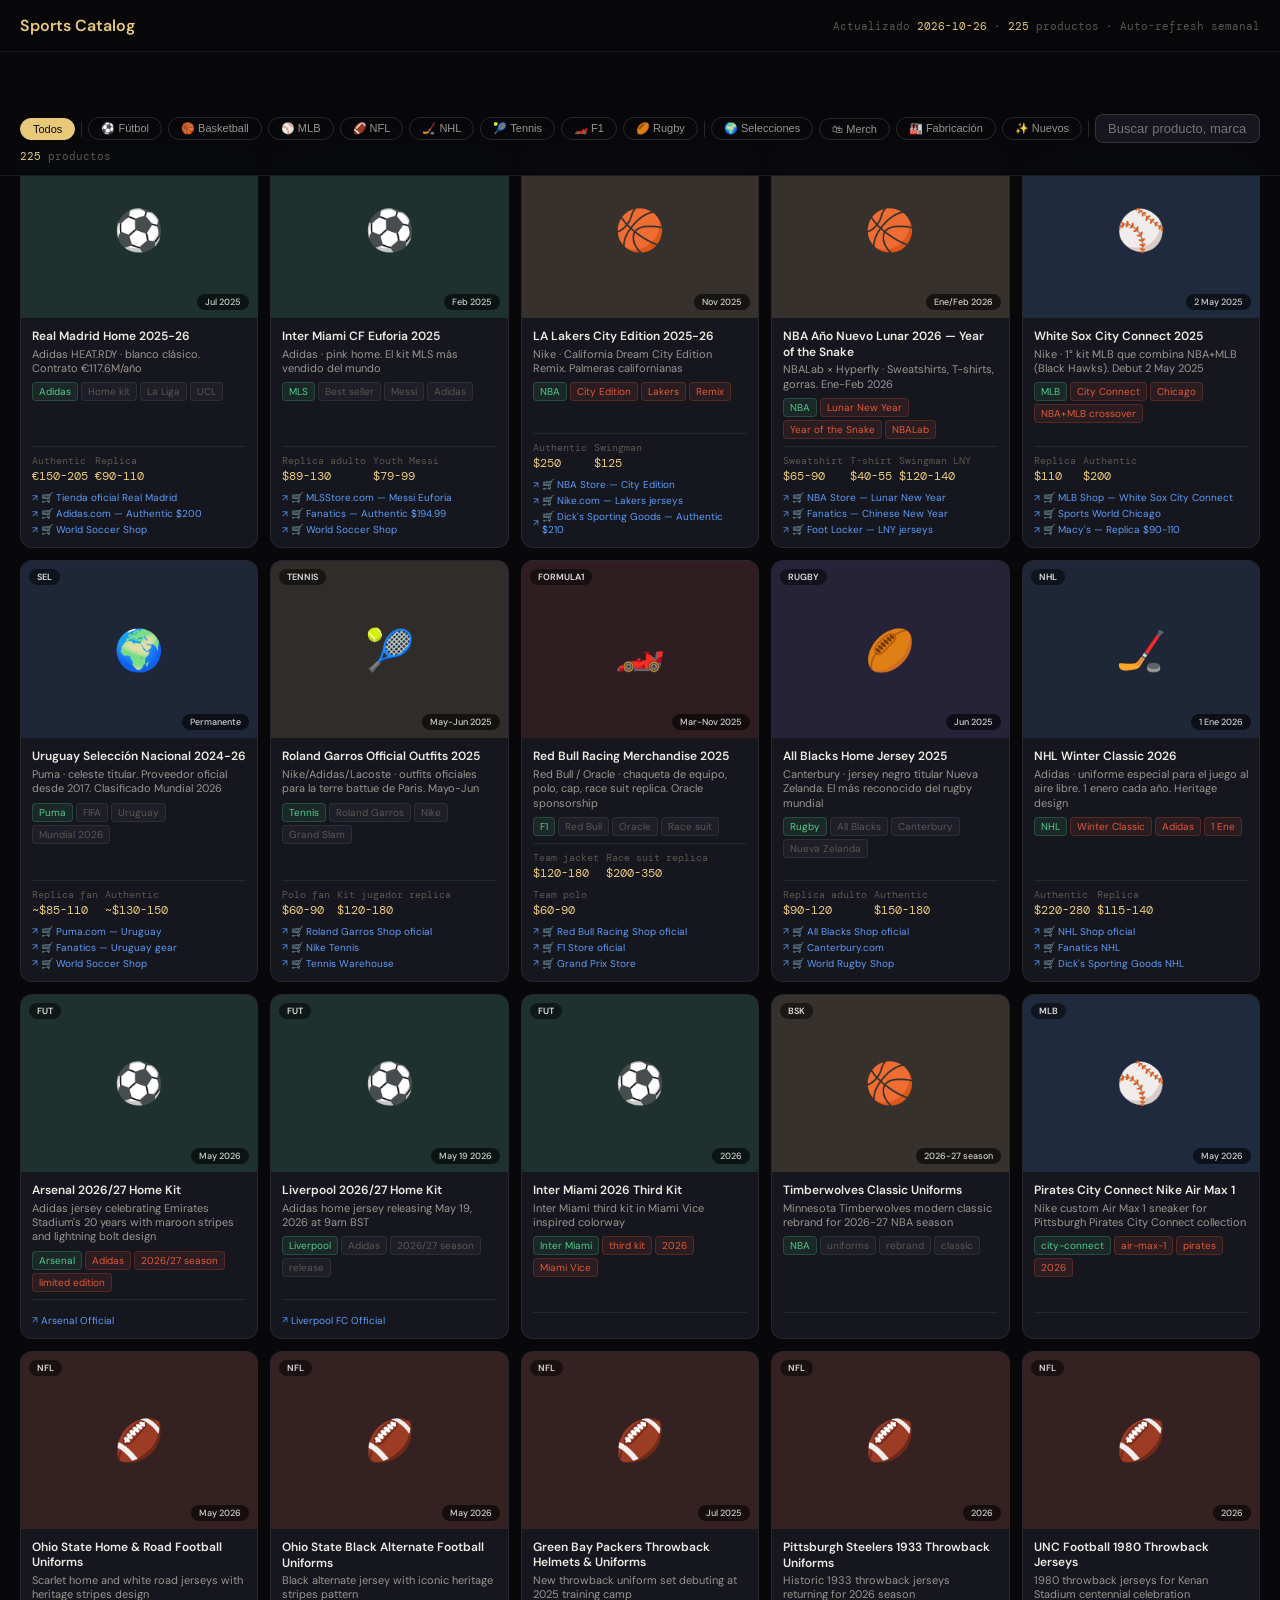
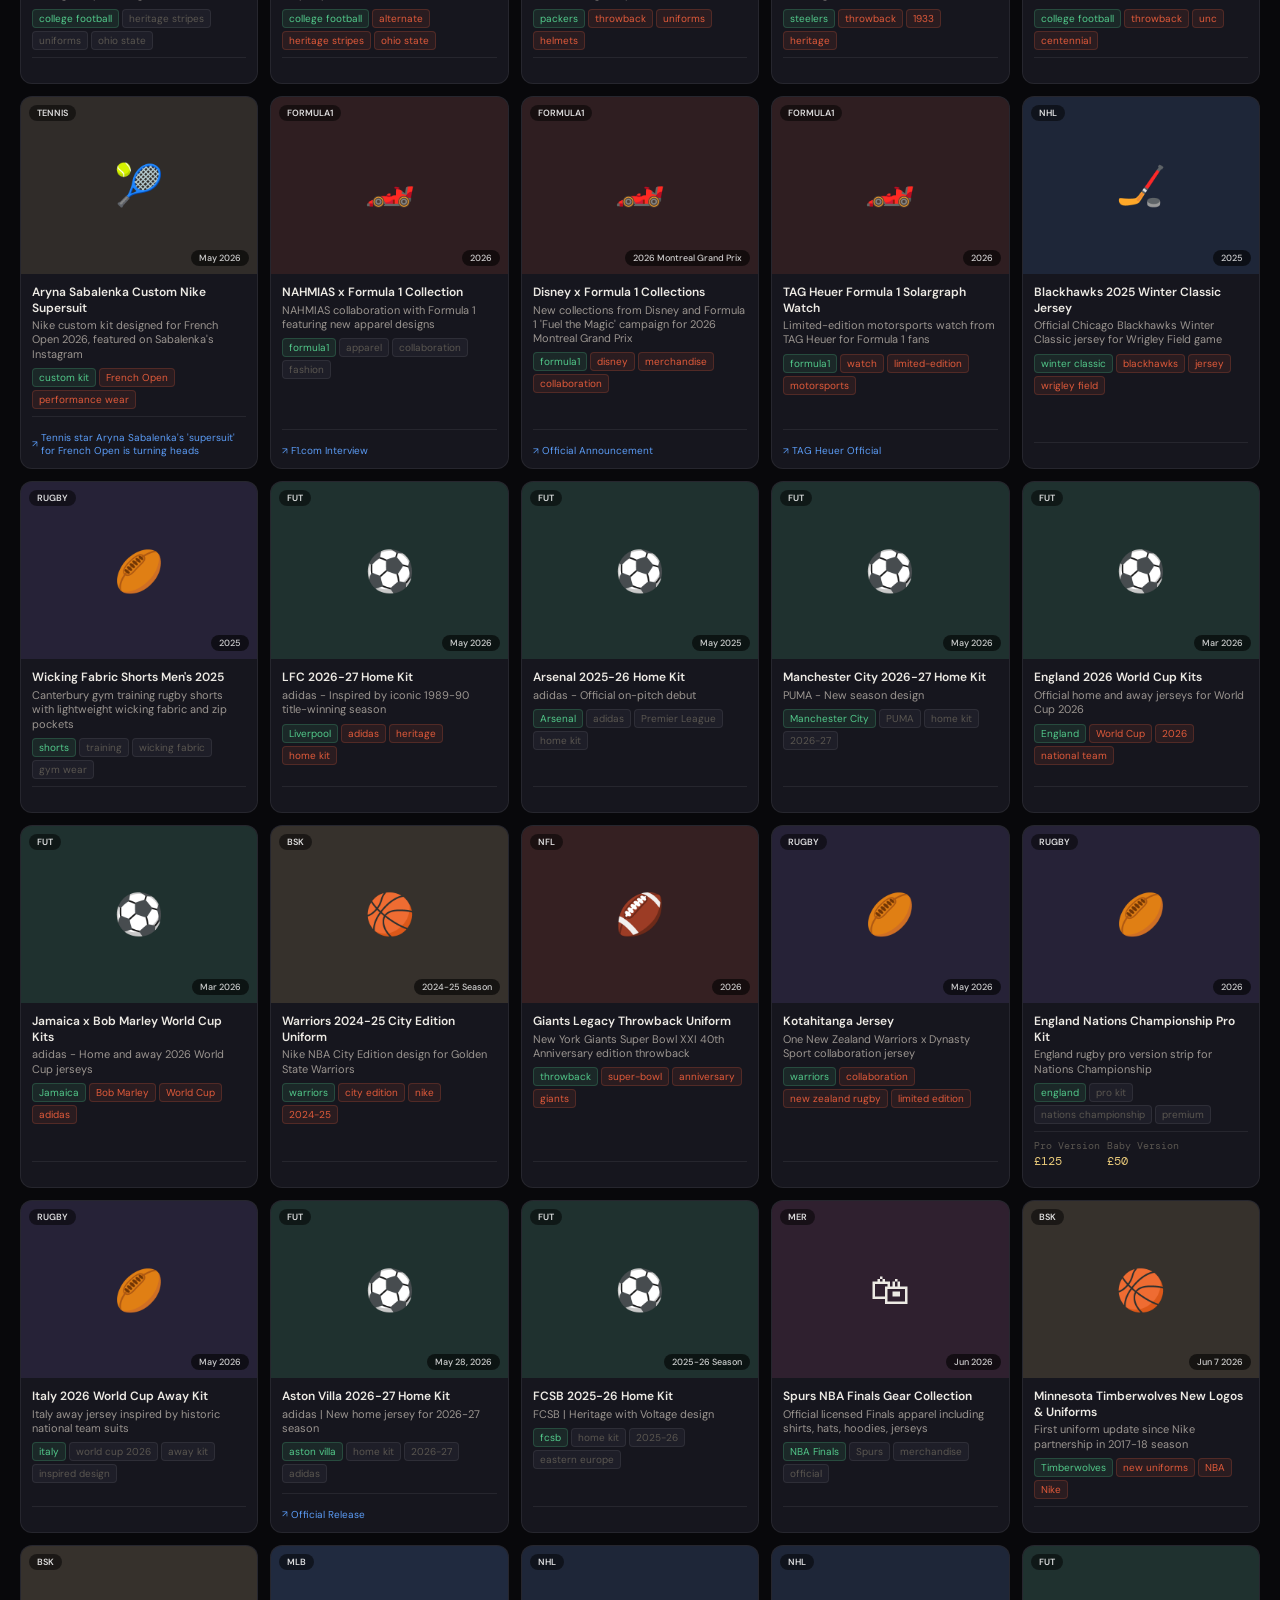
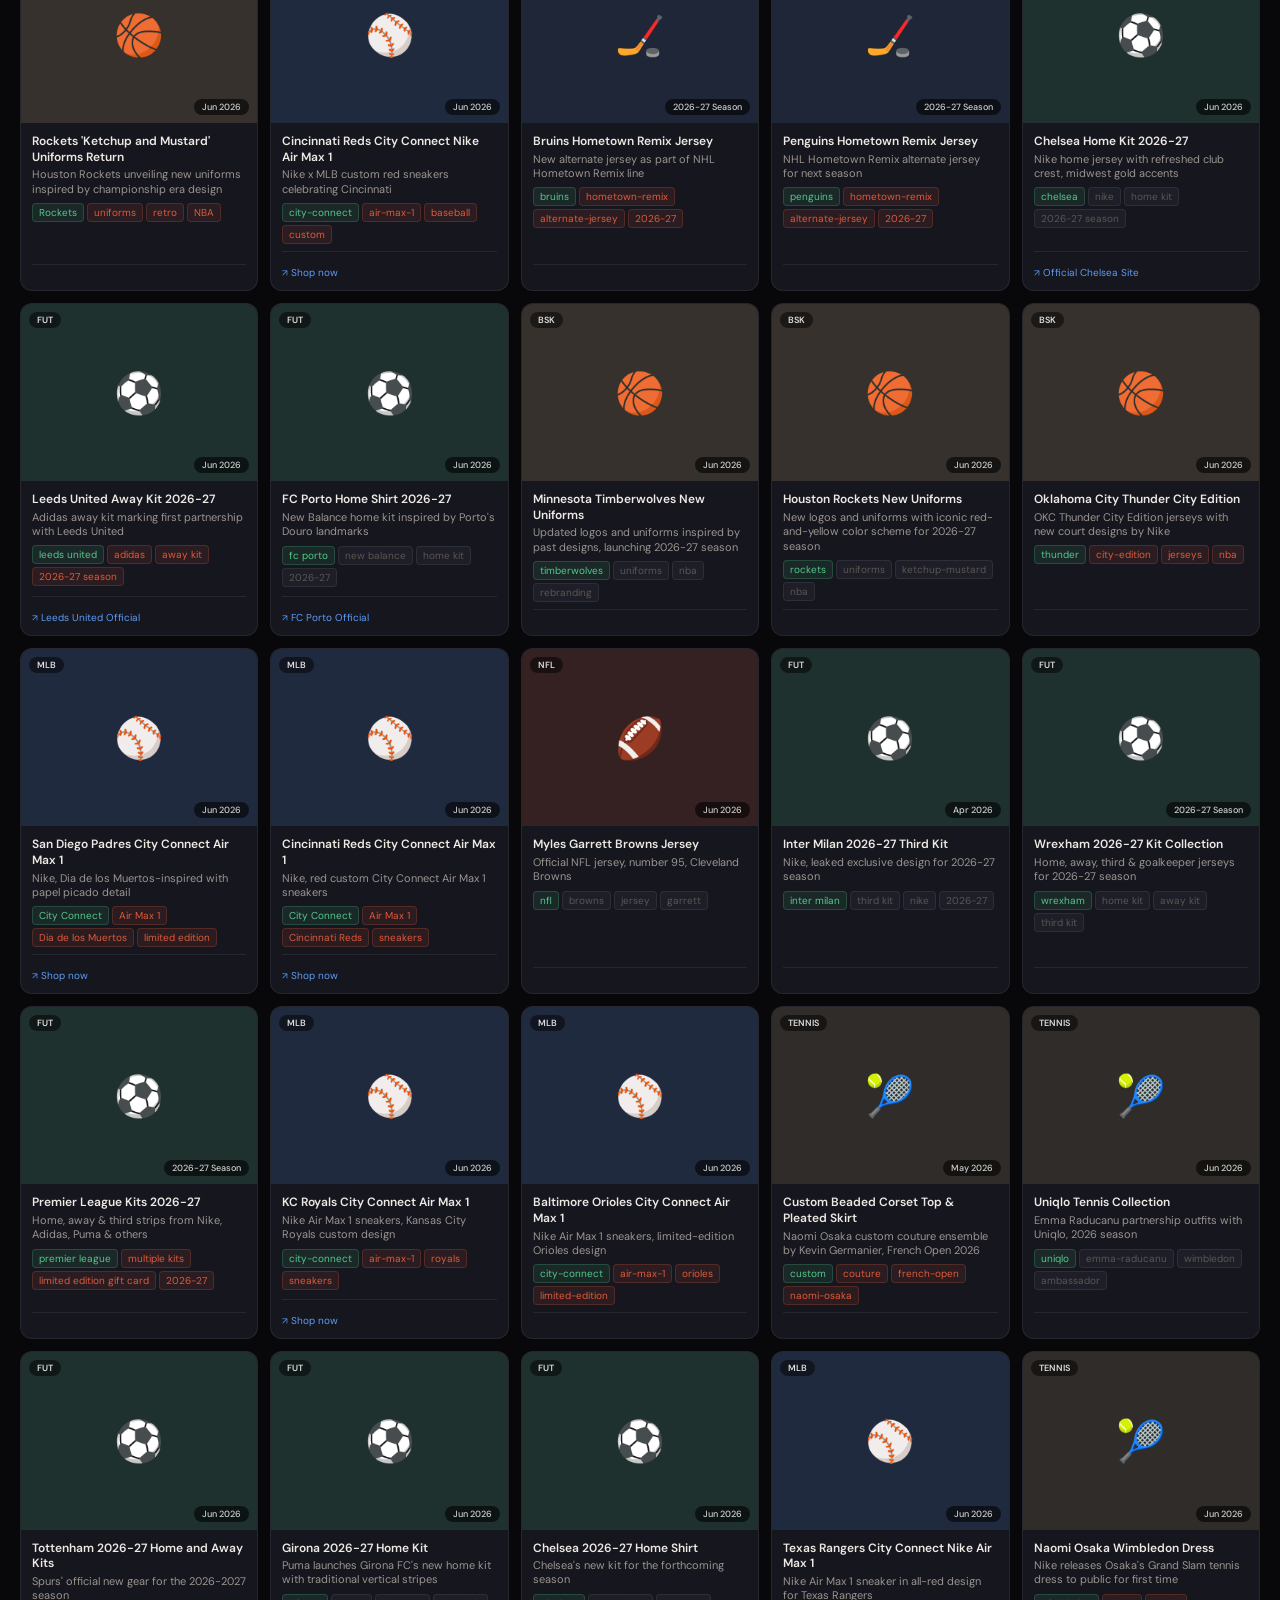
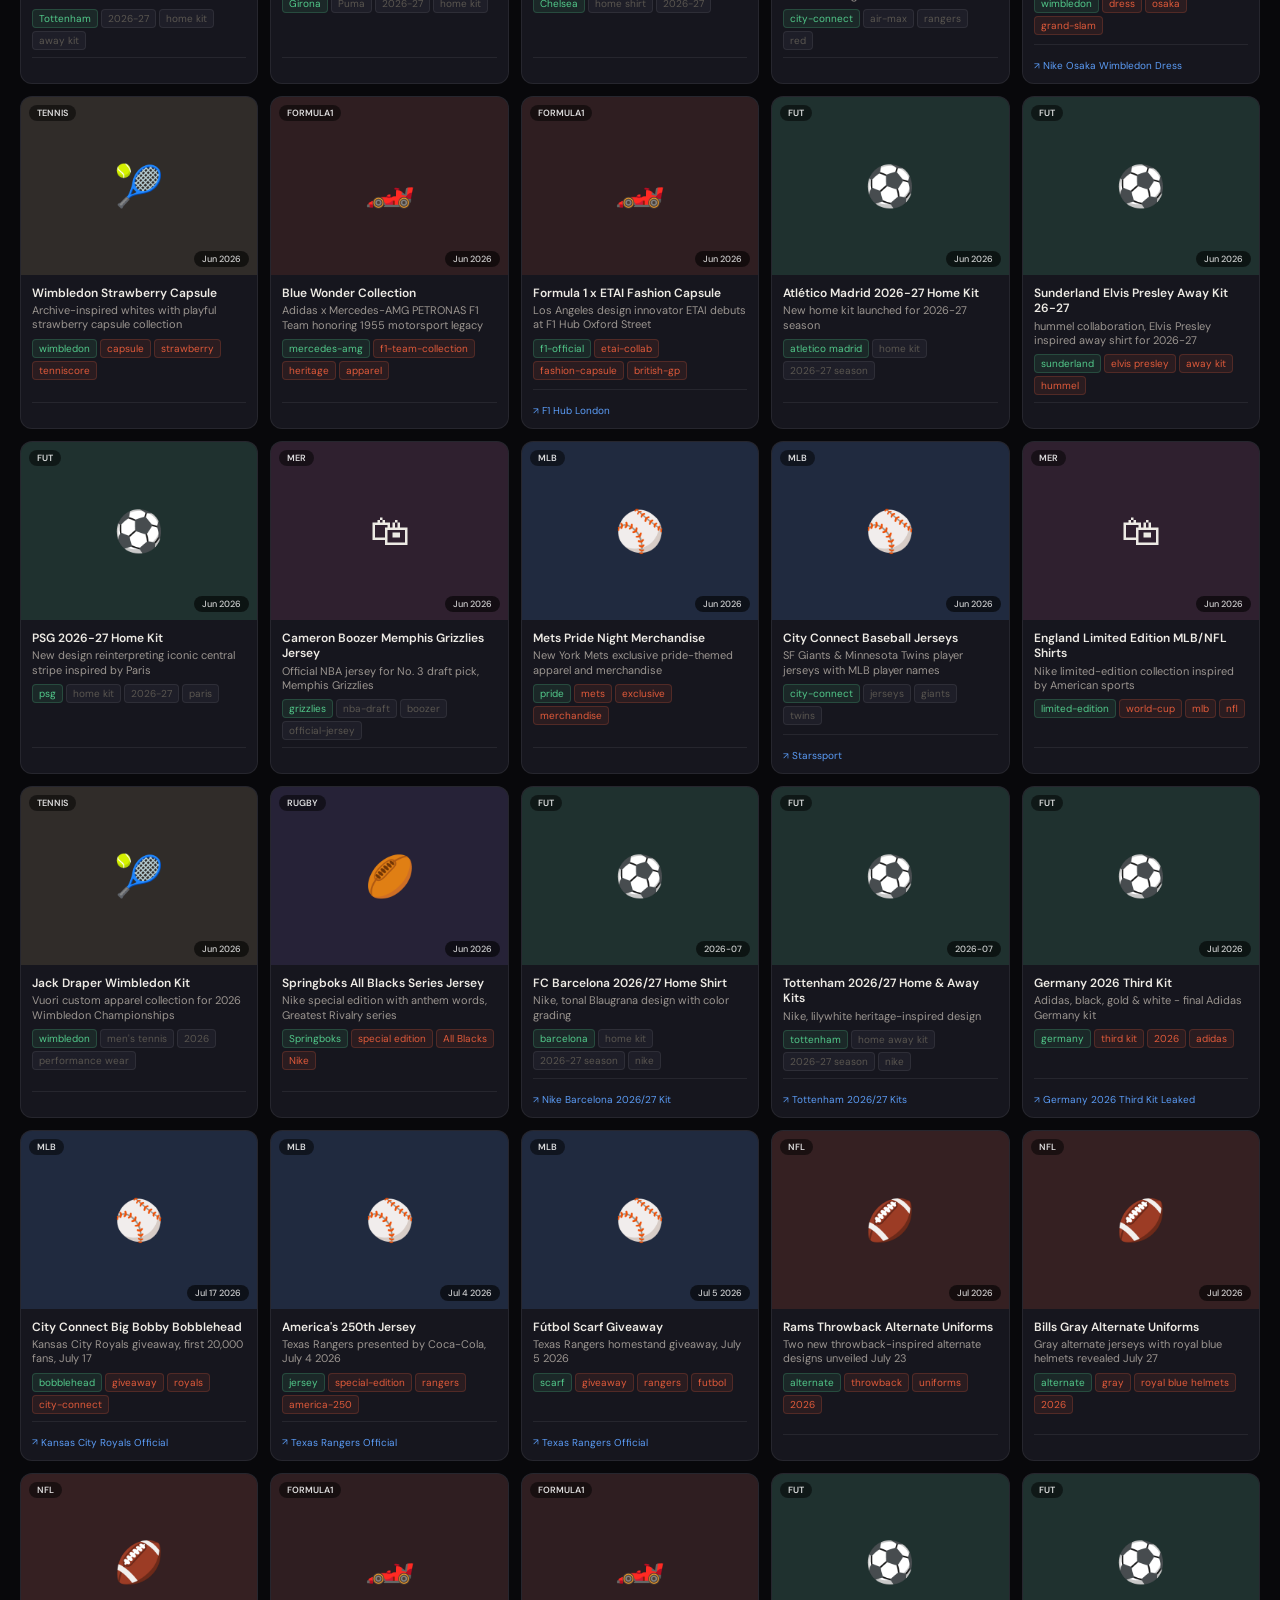
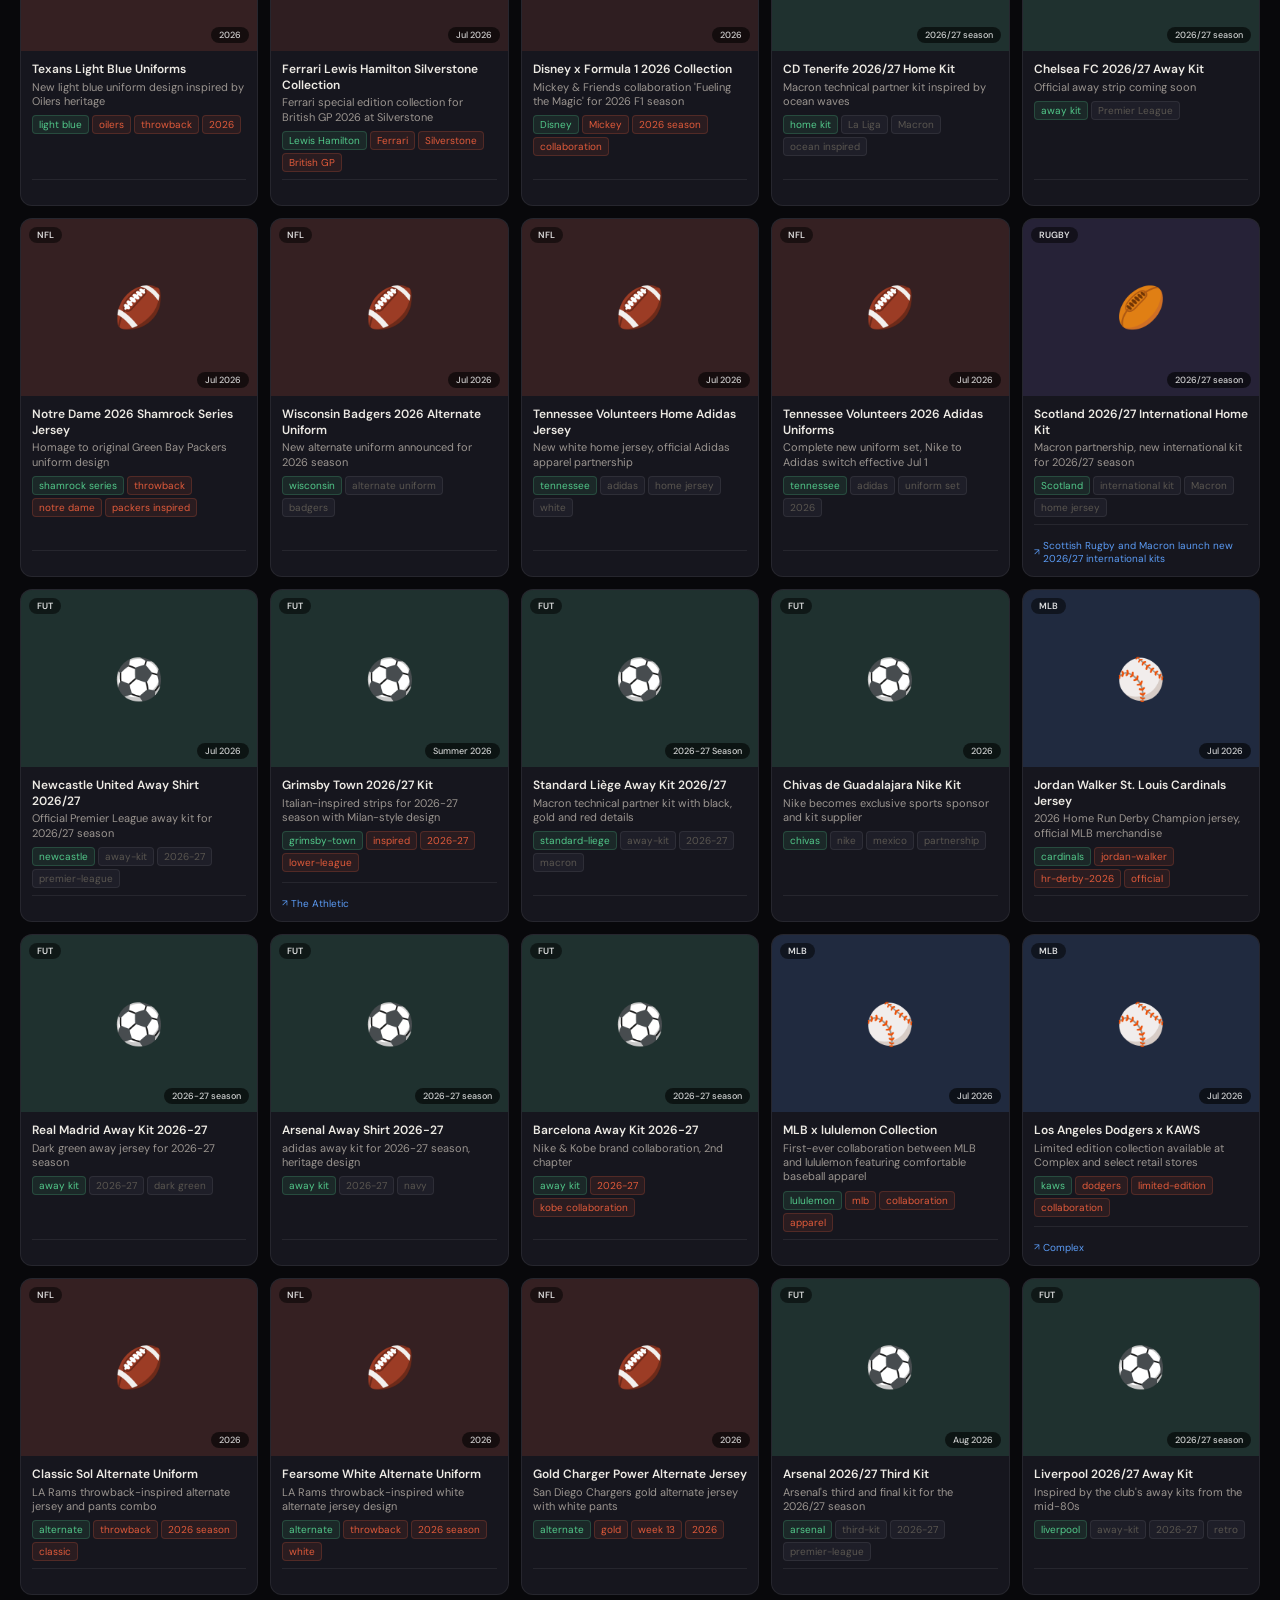
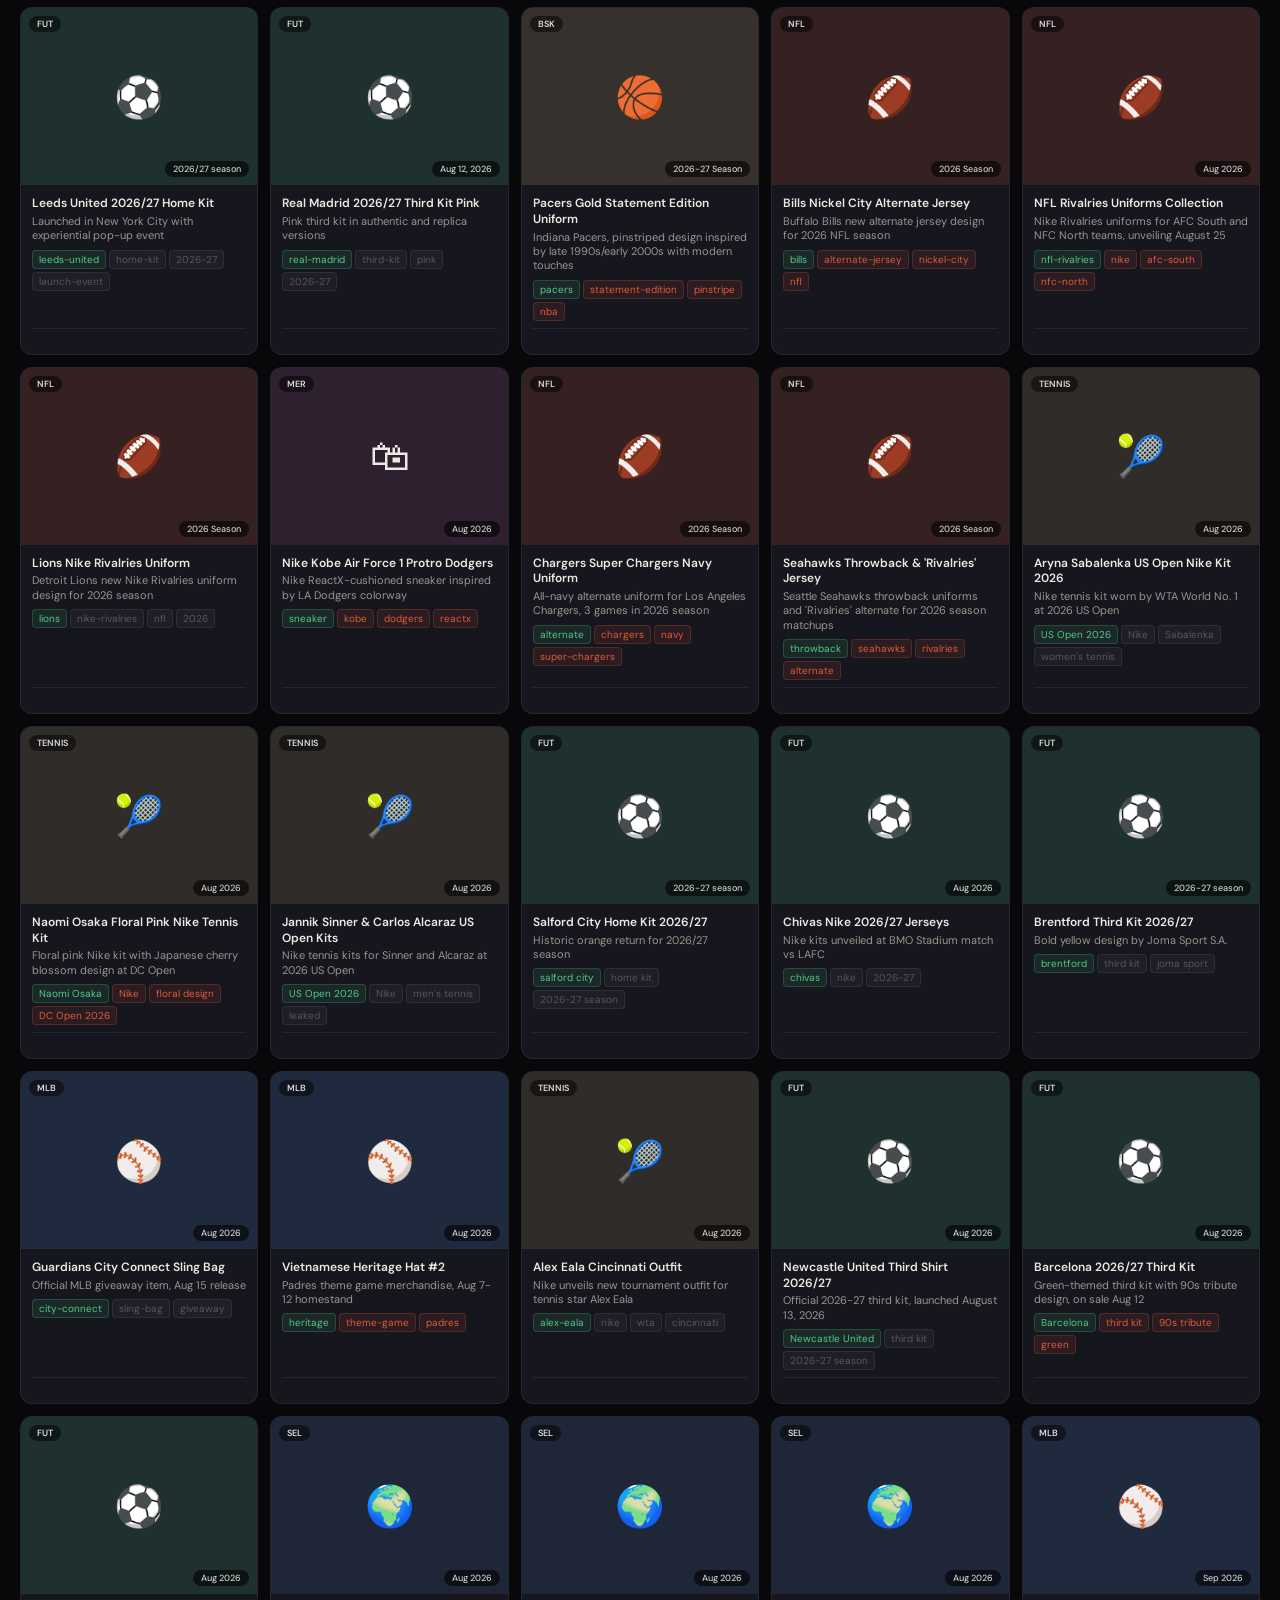
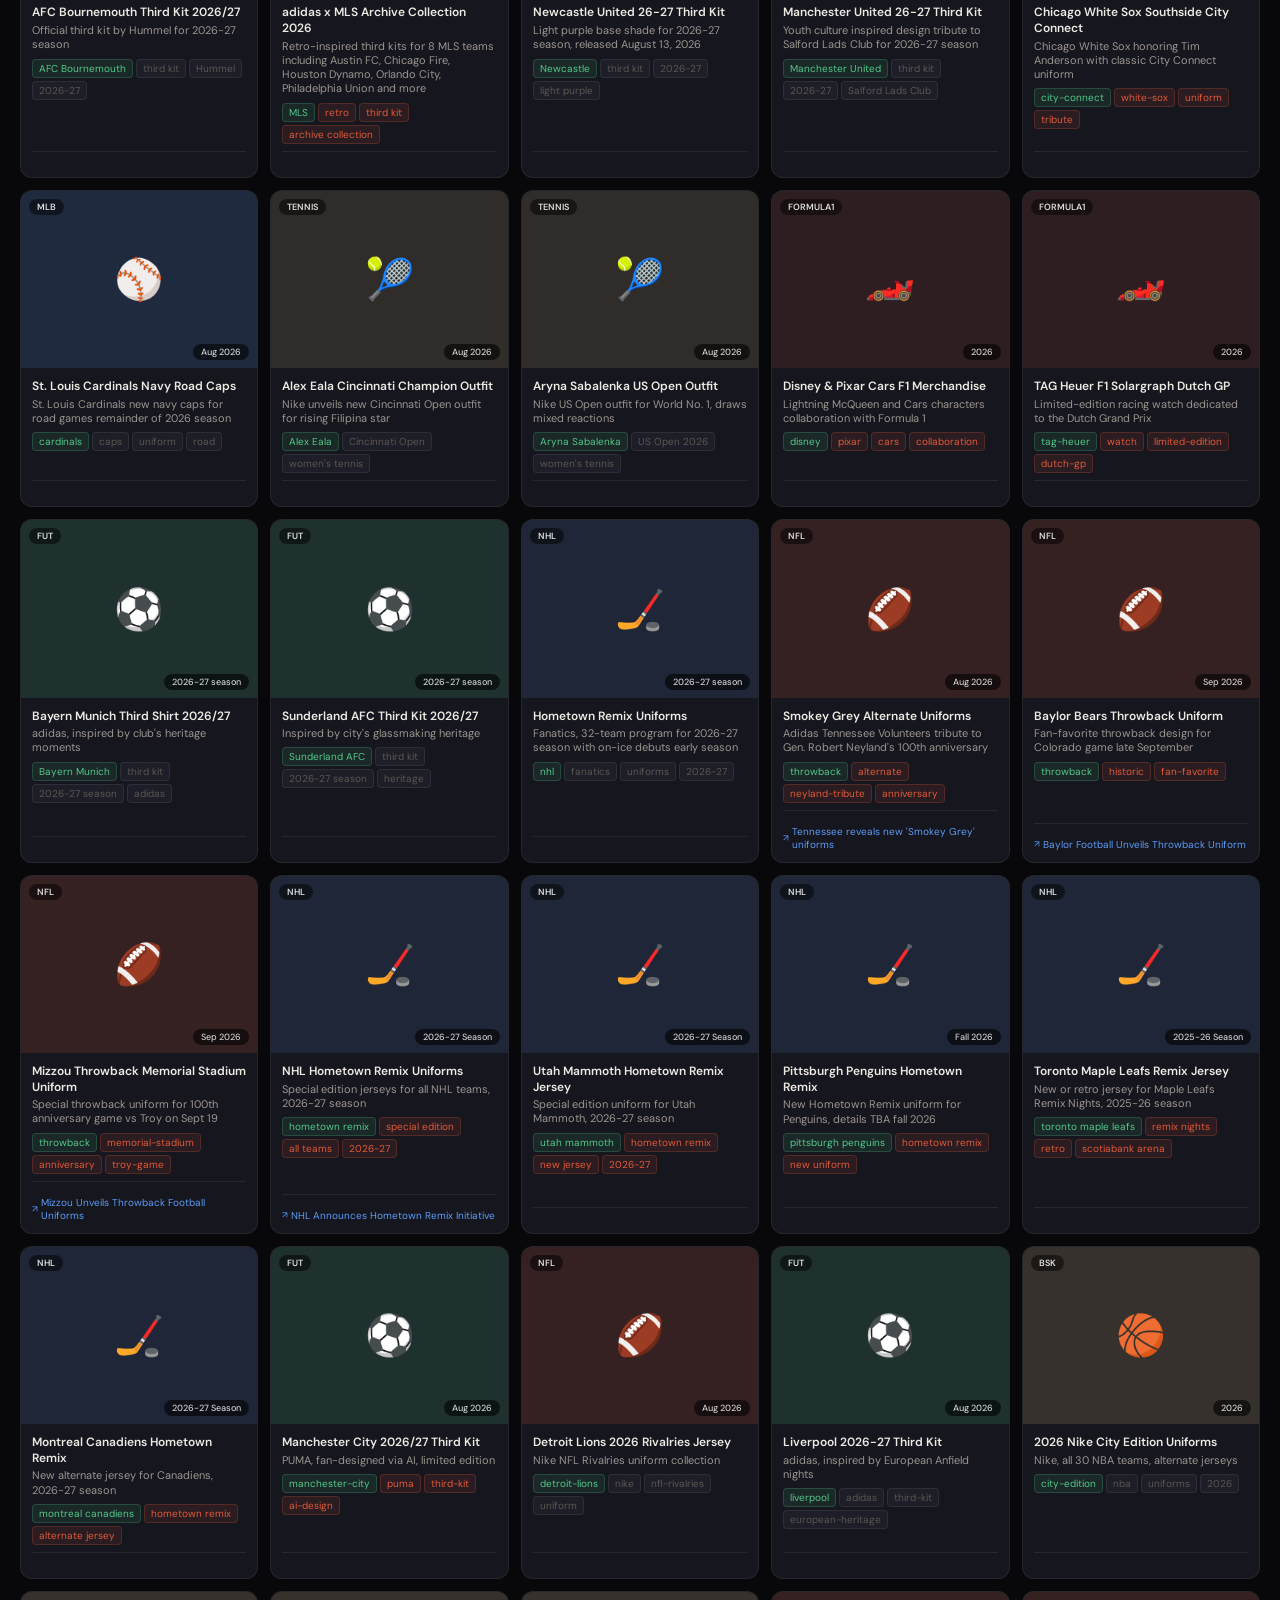
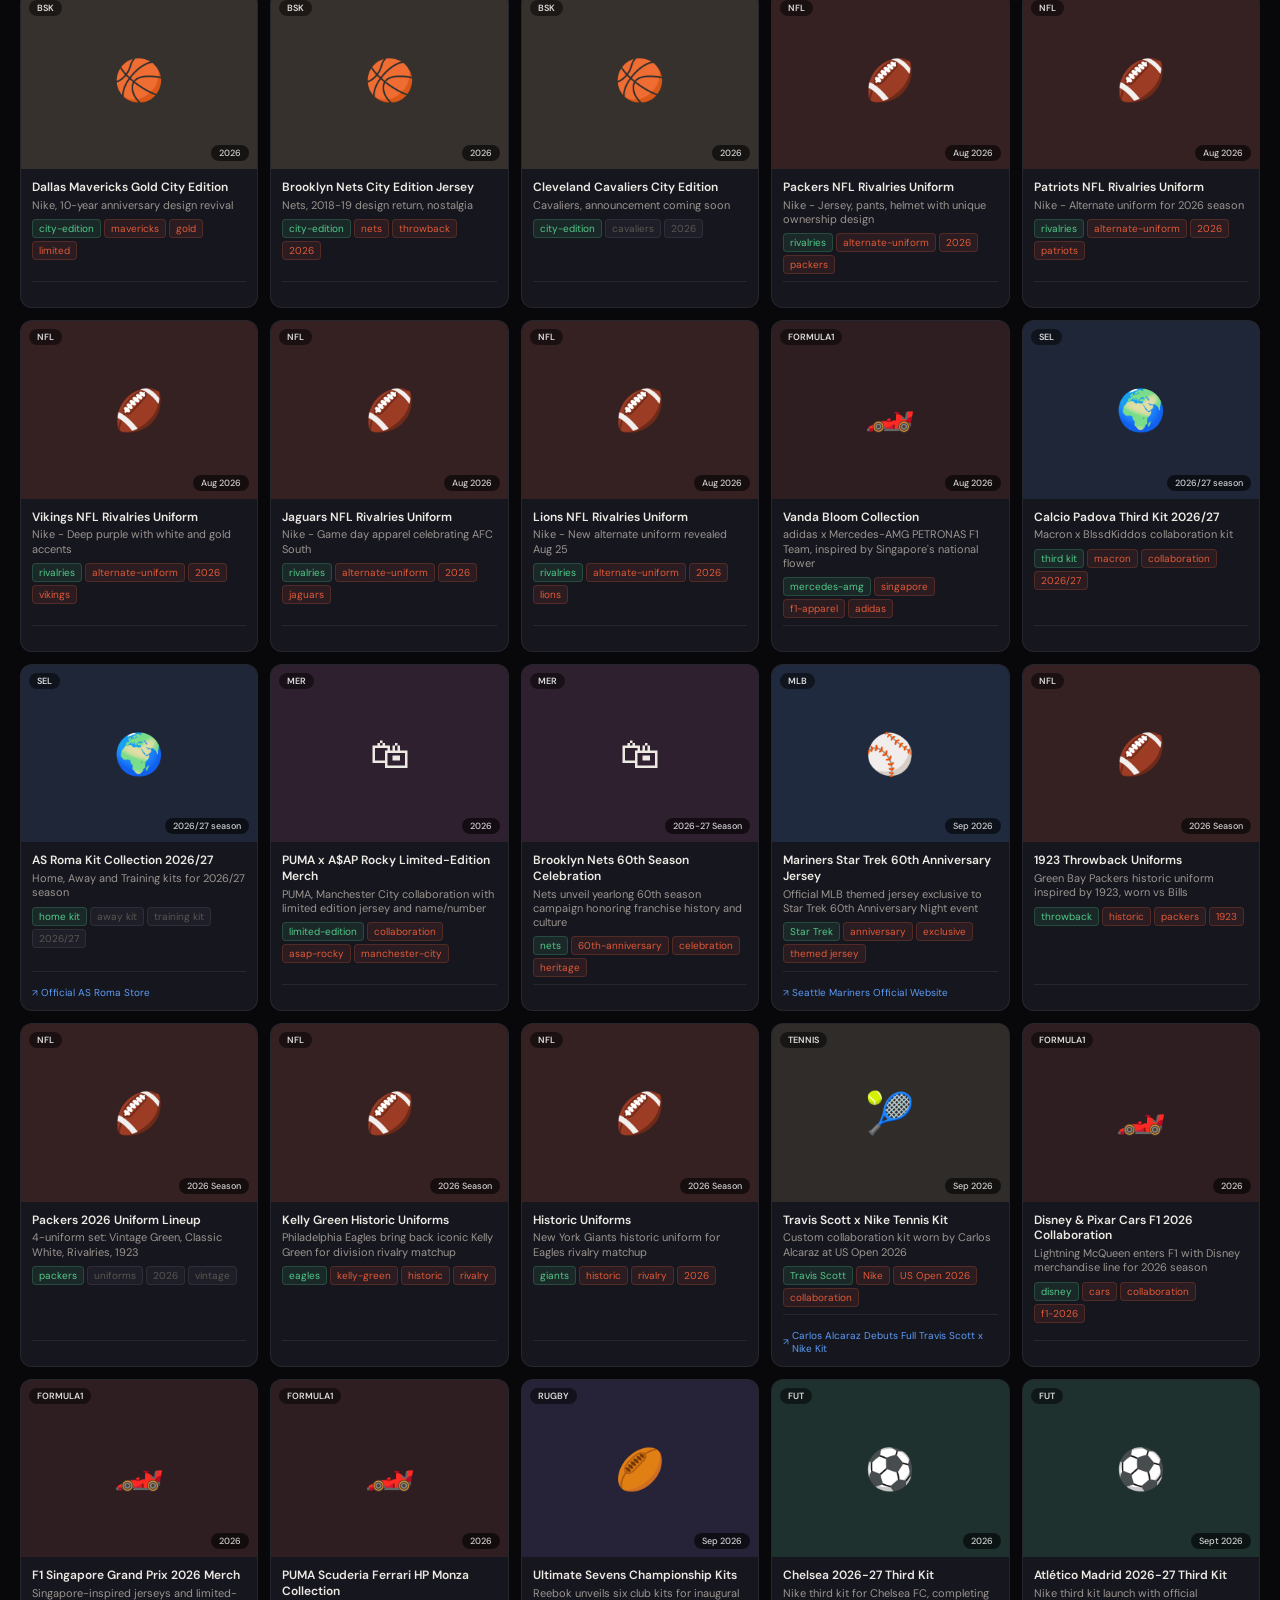
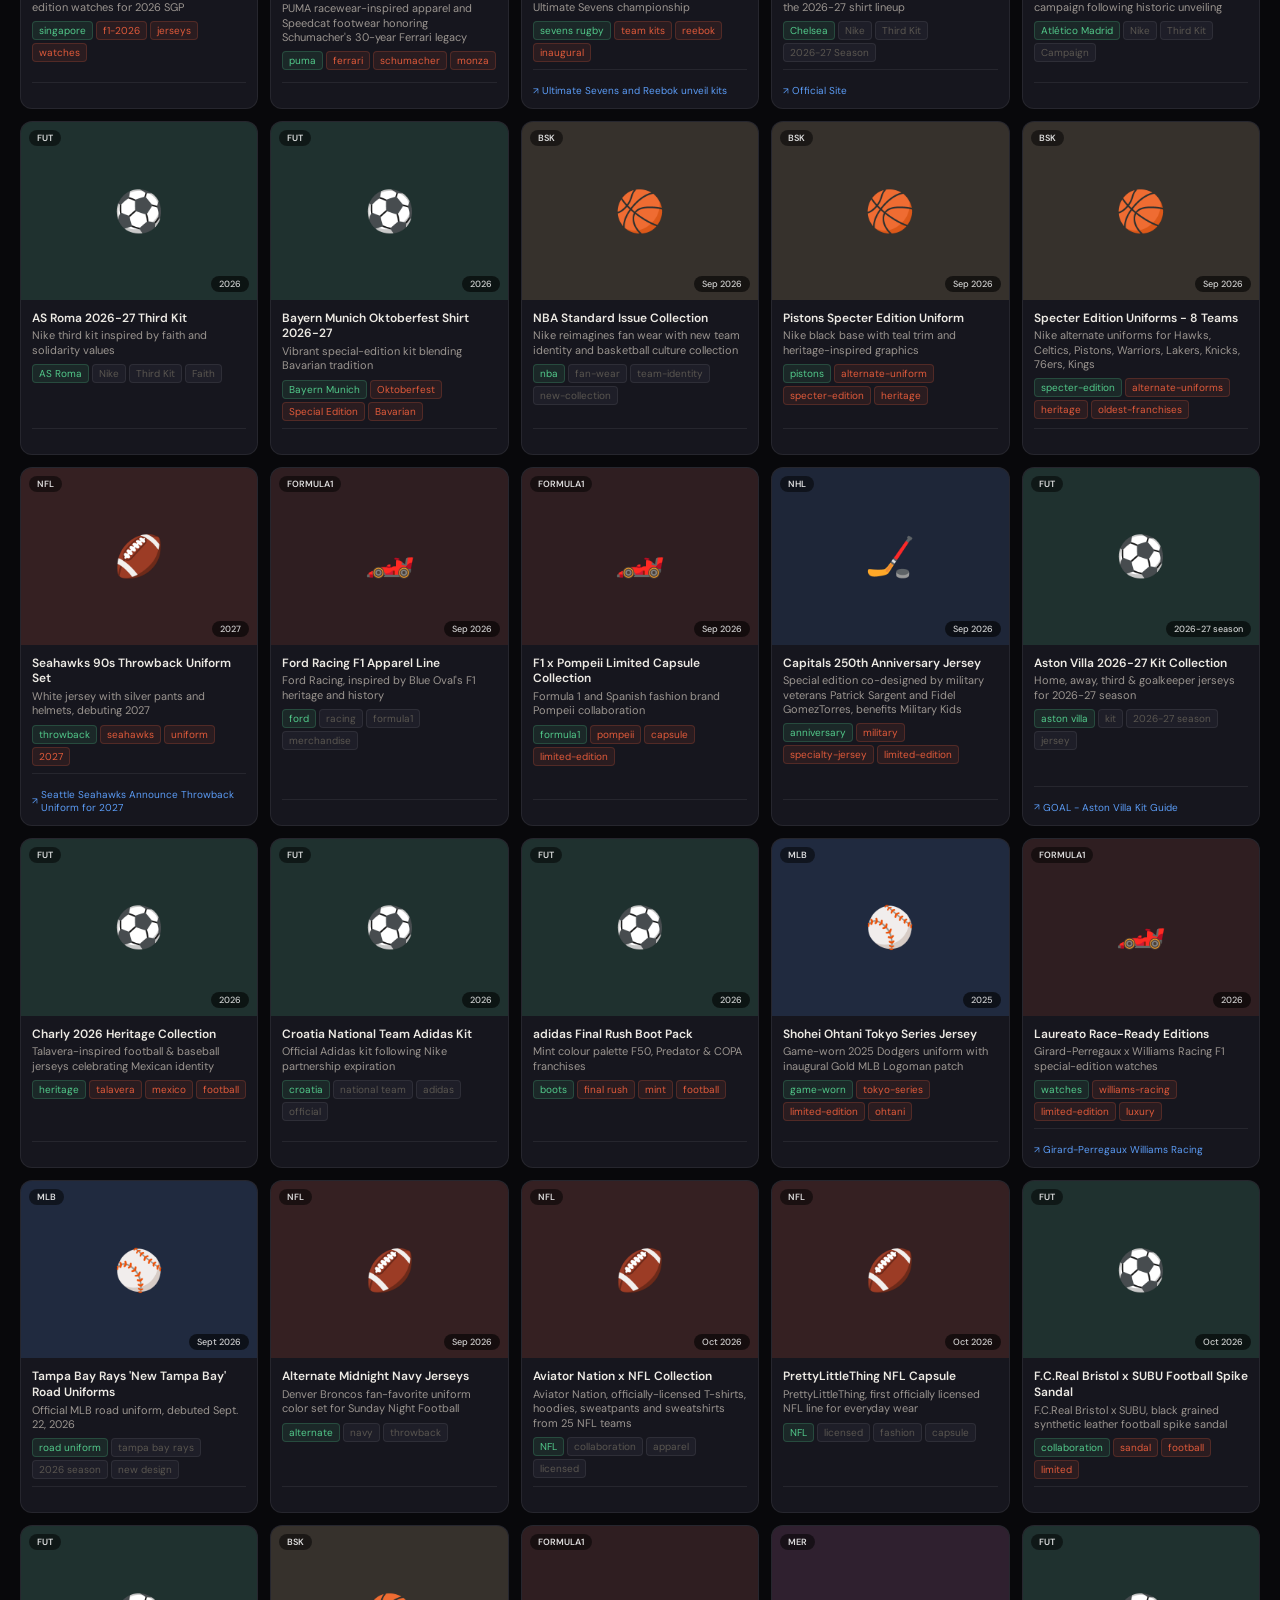
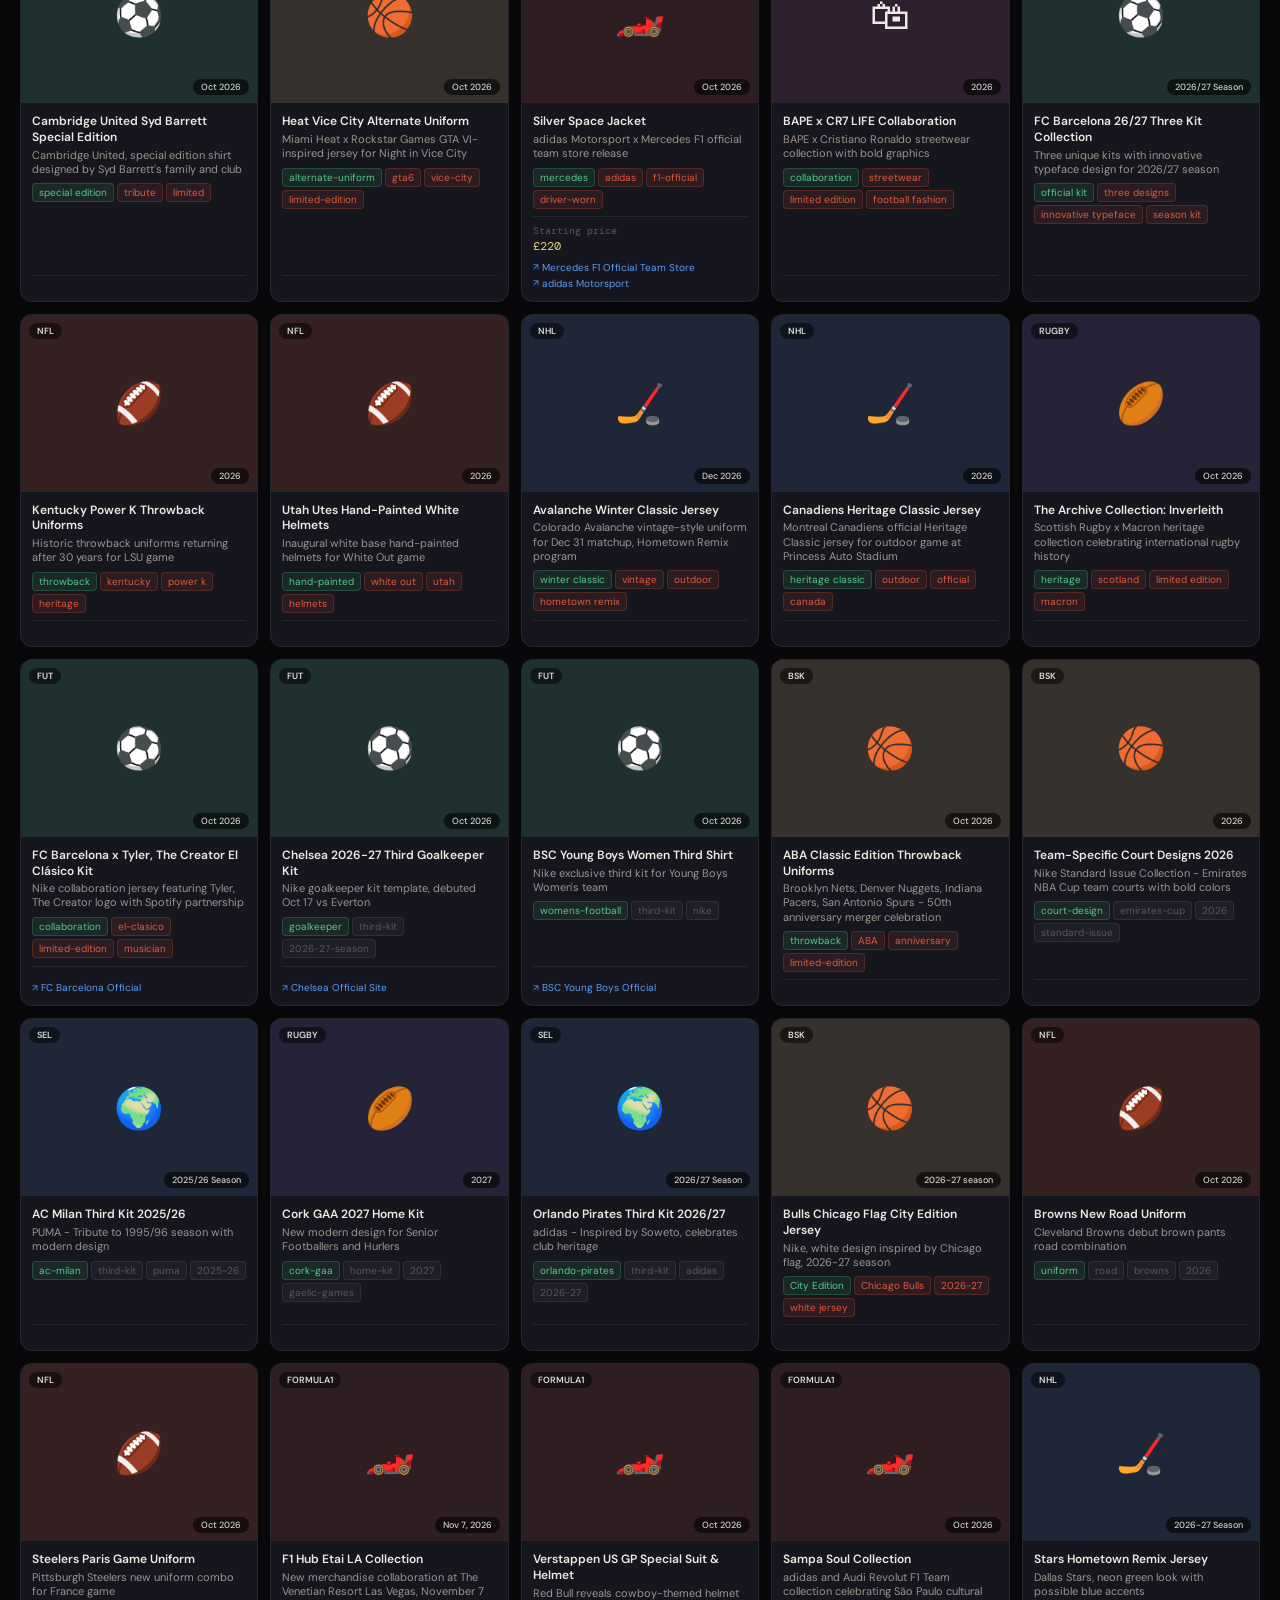
==== commit 0a3d0025: "Auto-update: 2026-10-26 sports catalog refresh" ====
--- a/site/index.html
+++ b/site/index.html
@@ -3,7 +3,7 @@
 <head>
 <meta charset="UTF-8">
 <meta name="viewport" content="width=device-width, initial-scale=1.0">
-<title>Sports Catalog — Auto-updated 2026-10-19</title>
+<title>Sports Catalog — Auto-updated 2026-10-26</title>
 <link href="https://fonts.googleapis.com/css2?family=DM+Sans:opsz,wght@9..40,400;9..40,500;9..40,600&family=DM+Mono:wght@400;500&display=swap" rel="stylesheet">
 <style>
 :root{--bg:#08080b;--bg3:#16161e;--bg4:#1e1e28;--b:rgba(255,255,255,0.07);--b2:rgba(255,255,255,0.13);--tx:#edeae4;--tx2:#9b9590;--tx3:#5a5650;--gold:#e8c97a;--green:#52c98a;--blue:#5b9cf6;--red:#e05a3a;--pink:#e06fa8;--sans:'DM Sans',system-ui,sans-serif;--mono:'DM Mono',monospace}
@@ -52,7 +52,7 @@
 <body>
 <header id="tb">
   <div class="logo">Sports Catalog</div>
-  <div class="meta">Actualizado <span>2026-10-19</span> · <span id="tc">215</span> productos · Auto-refresh semanal</div>
+  <div class="meta">Actualizado <span>2026-10-26</span> · <span id="tc">225</span> productos · Auto-refresh semanal</div>
 </header>
 <div id="ctrl">
   <button class="fp on" onclick="filt('all',this)">Todos</button>
@@ -77,11 +77,11 @@
 <div id="grid"></div>
 <footer id="footer">
   <strong style="color:var(--tx2)">Sports Catalog</strong> · Actualización automática semanal vía GitHub Actions + Claude API ·
-  Última actualización: 2026-10-19 · 215 productos indexados ·
+  Última actualización: 2026-10-26 · 225 productos indexados ·
   <a href="https://github.com" target="_blank">Ver código fuente en GitHub</a>
 </footer>
 <script>
-const ALL = [{"id": "rm-home-2526", "cat": "fut", "t": "Real Madrid Home 2025-26", "sub": "Adidas HEAT.RDY · blanco clásico. Contrato €117.6M/año", "tags": ["Adidas", "Home kit", "La Liga", "UCL"], "date": "Jul 2025", "prices": [{"l": "Authentic", "v": "€150-205"}, {"l": "Replica", "v": "€90-110"}], "links": [{"t": "🛒 Tienda oficial Real Madrid", "u": "https://us.shop.realmadrid.com/es/products/rmcfmz0899-mens-home-jersey-25-26-white"}, {"t": "🛒 Adidas.com — Authentic $200", "u": "https://www.adidas.com/us/real-madrid-25-26-home-authentic-jersey/JV5918.html"}, {"t": "🛒 World Soccer Shop", "u": "https://www.worldsoccershop.com/buy/real-madrid-2025-2026-jerseys"}, {"t": "🛒 LaLiga Store", "u": "https://www2.laligastore.com/en/real-madrid/t-14207102+z-9487992-2683164900"}], "brand": "Adidas", "special": false, "added_date": "2026-05-17"}, {"id": "miami-euforia-2025", "cat": "fut", "t": "Inter Miami CF Euforia 2025", "sub": "Adidas · pink home. El kit MLS más vendido del mundo", "tags": ["MLS", "Best seller", "Messi", "Adidas"], "date": "Feb 2025", "prices": [{"l": "Replica adulto", "v": "$89-130"}, {"l": "Youth Messi", "v": "$79-99"}], "links": [{"t": "🛒 MLSStore.com — Messi Euforia", "u": "https://www.mlsstore.com/es/inter-miami-cf/mens-inter-miami-cf-lionel-messi-adidas-light-pink-2025-euforia-replica-player-jersey/t-21257796+p-572267848552586+z-9-2563664462"}, {"t": "🛒 Fanatics — Authentic $194.99", "u": "https://www.fanatics.com/mls/inter-miami-cf/o-3577+t-76706629+z-97877-2244091536"}, {"t": "🛒 World Soccer Shop", "u": "https://www.worldsoccershop.com/shop/details/inter-miami-cf-2025-home-jersey-by-adidas_A1108753"}, {"t": "📰 Nota oficial lanzamiento", "u": "https://www.intermiamicf.com/news/inter-miami-cf-unveils-euforia-club-s-new-2025-and-2026-pink-home-kit"}], "brand": "Adidas", "special": false, "added_date": "2026-05-17"}, {"id": "lakers-city-2526", "cat": "bsk", "t": "LA Lakers City Edition 2025-26", "sub": "Nike · California Dream City Edition Remix. Palmeras californianas", "tags": ["NBA", "City Edition", "Lakers", "Remix"], "date": "Nov 2025", "prices": [{"l": "Authentic", "v": "$250"}, {"l": "Swingman", "v": "$125"}], "links": [{"t": "🛒 NBA Store — City Edition", "u": "https://store.nba.com/los-angeles-lakers/city-edition/t-25478568+c-1223050524+z-97-2210389272"}, {"t": "🛒 Nike.com — Lakers jerseys", "u": "https://www.nike.com/w/los-angeles-lakers-6m6dc"}, {"t": "🛒 Dick's Sporting Goods — Authentic $210", "u": "https://www.dickssportinggoods.com/f/los-angeles-lakers-nba-city-edition-apparel-gear-3452-1561609"}, {"t": "🛒 Global NBA Store", "u": "https://global.nbastore.com/en/los-angeles-lakers/city-edition/t-25478568+c-1223050524+z-97-2210389272"}], "brand": "Nike", "special": true, "added_date": "2026-05-17"}, {"id": "nba-lunar-snake-2026", "cat": "bsk", "t": "NBA Año Nuevo Lunar 2026 — Year of the Snake", "sub": "NBALab × Hyperfly · Sweatshirts, T-shirts, gorras. Ene-Feb 2026", "tags": ["NBA", "Lunar New Year", "Year of the Snake", "NBALab"], "date": "Ene/Feb 2026", "prices": [{"l": "Sweatshirt", "v": "$65-90"}, {"l": "T-shirt", "v": "$40-55"}, {"l": "Swingman LNY", "v": "$120-140"}], "links": [{"t": "🛒 NBA Store — Lunar New Year", "u": "https://store.nba.com/lunar-new-year/c-4525738841+z-901857-3022056735"}, {"t": "🛒 Fanatics — Chinese New Year", "u": "https://www.fanatics.com/nba/chinese-new-year-gear/o-1381+c-20086061+z-8375-2690202837"}, {"t": "🛒 Foot Locker — LNY jerseys", "u": "https://www.footlocker.com/buy/nba-chinese-new-year-jersey-0aez11a"}], "brand": "Nike/NBALab", "special": true, "added_date": "2026-05-17"}, {"id": "whitesox-city-2025", "cat": "mlb", "t": "White Sox City Connect 2025", "sub": "Nike · 1° kit MLB que combina NBA+MLB (Black Hawks). Debut 2 May 2025", "tags": ["MLB", "City Connect", "Chicago", "NBA+MLB crossover"], "date": "2 May 2025", "prices": [{"l": "Replica", "v": "$110"}, {"l": "Authentic", "v": "$200"}], "links": [{"t": "🛒 MLB Shop — White Sox City Connect", "u": "https://www.mlbshop.com/chicago-white-sox/2025-mlb-city-connect/t-36554212+c-6739127486+z-97-689062974"}, {"t": "🛒 Sports World Chicago", "u": "https://www.sportsworldchicago.com/Chicago-White-Sox-City-Connect/"}, {"t": "🛒 Macy's — Replica $90-110", "u": "https://www.macys.com/shop/product/nike-mens-red-chicago-white-sox-2025-city-connect-limited-jersey?ID=22400476"}, {"t": "📰 Newsweek — Dónde comprar", "u": "https://www.newsweek.com/sports/mlb/how-buy-chicago-white-sox-2025-city-connect-jerseys-hats-gear-2065823"}], "brand": "Nike", "special": true, "added_date": "2026-05-17"}, {"id": "uruguay-puma-2024", "cat": "sel", "t": "Uruguay Selección Nacional 2024-26", "sub": "Puma · celeste titular. Proveedor oficial desde 2017. Clasificado Mundial 2026", "tags": ["Puma", "FIFA", "Uruguay", "Mundial 2026"], "date": "Permanente", "prices": [{"l": "Replica fan", "v": "~$85-110"}, {"l": "Authentic", "v": "~$130-150"}], "links": [{"t": "🛒 Puma.com — Uruguay", "u": "https://www.puma.com/en/uruguay"}, {"t": "🛒 Fanatics — Uruguay gear", "u": "https://www.fanatics.com/soccer/uruguay"}, {"t": "🛒 World Soccer Shop", "u": "https://www.worldsoccershop.com/national-teams/uruguay-soccer-jerseys"}], "brand": "Puma", "special": false, "added_date": "2026-05-17"}, {"id": "roland-garros-outfit-2025", "cat": "tennis", "t": "Roland Garros Official Outfits 2025", "sub": "Nike/Adidas/Lacoste · outfits oficiales para la terre battue de Paris. Mayo-Jun", "tags": ["Tennis", "Roland Garros", "Nike", "Grand Slam", "Clay court"], "date": "May-Jun 2025", "prices": [{"l": "Polo fan", "v": "$60-90"}, {"l": "Kit jugador replica", "v": "$120-180"}], "links": [{"t": "🛒 Roland Garros Shop oficial", "u": "https://www.rolandgarros.com/en-us/shop"}, {"t": "🛒 Nike Tennis", "u": "https://www.nike.com/w/tennis"}, {"t": "🛒 Tennis Warehouse", "u": "https://www.tenniswarehouse.com"}], "brand": "Nike/Adidas/Lacoste", "special": false, "added_date": "2026-05-17"}, {"id": "f1-redbull-merch-2025", "cat": "formula1", "t": "Red Bull Racing Merchandise 2025", "sub": "Red Bull / Oracle · chaqueta de equipo, polo, cap, race suit replica. Oracle sponsorship", "tags": ["F1", "Red Bull", "Oracle", "Race suit", "Team gear"], "date": "Mar-Nov 2025", "prices": [{"l": "Team jacket", "v": "$120-180"}, {"l": "Race suit replica", "v": "$200-350"}, {"l": "Team polo", "v": "$60-90"}], "links": [{"t": "🛒 Red Bull Racing Shop oficial", "u": "https://www.redbullracing.com/shop"}, {"t": "🛒 F1 Store oficial", "u": "https://www.formula1.com/en/shop"}, {"t": "🛒 Grand Prix Store", "u": "https://www.grandprixstore.com"}], "brand": "Red Bull/Oracle", "special": false, "added_date": "2026-05-17"}, {"id": "allblacks-home-2025", "cat": "rugby", "t": "All Blacks Home Jersey 2025", "sub": "Canterbury · jersey negro titular Nueva Zelanda. El más reconocido del rugby mundial", "tags": ["Rugby", "All Blacks", "Canterbury", "Nueva Zelanda", "Home kit"], "date": "Jun 2025", "prices": [{"l": "Replica adulto", "v": "$90-120"}, {"l": "Authentic", "v": "$150-180"}], "links": [{"t": "🛒 All Blacks Shop oficial", "u": "https://www.allblacks.com/shop"}, {"t": "🛒 Canterbury.com", "u": "https://www.canterburysport.com"}, {"t": "🛒 World Rugby Shop", "u": "https://store.world.rugby"}], "brand": "Canterbury", "special": false, "added_date": "2026-05-17"}, {"id": "nhl-winter-classic-2026", "cat": "nhl", "t": "NHL Winter Classic 2026", "sub": "Adidas · uniforme especial para el juego al aire libre. 1 enero cada año. Heritage design", "tags": ["NHL", "Winter Classic", "Adidas", "1 Ene", "Heritage"], "date": "1 Ene 2026", "prices": [{"l": "Authentic", "v": "$220-280"}, {"l": "Replica", "v": "$115-140"}], "links": [{"t": "🛒 NHL Shop oficial", "u": "https://www.nhlshop.com"}, {"t": "🛒 Fanatics NHL", "u": "https://www.fanatics.com/nhl"}, {"t": "🛒 Dick's Sporting Goods NHL", "u": "https://www.dickssportinggoods.com/f/nhl-jerseys"}], "brand": "Adidas", "special": true, "added_date": "2026-05-17"}, {"id": "arsenal-home-2026-27", "cat": "fut", "t": "Arsenal 2026/27 Home Kit", "sub": "Adidas jersey celebrating Emirates Stadium's 20 years with maroon stripes and lightning bolt design", "tags": ["Arsenal", "Adidas", "2026/27 season", "limited edition", "Emirates Stadium"], "date": "May 2026", "prices": [], "links": [{"t": "Arsenal Official", "u": "https://www.arsenal.com"}], "brand": "Adidas", "special": true, "added_date": "2026-05-18", "auto_generated": true}, {"id": "liverpool-home-2026-27", "cat": "fut", "t": "Liverpool 2026/27 Home Kit", "sub": "Adidas home jersey releasing May 19, 2026 at 9am BST", "tags": ["Liverpool", "Adidas", "2026/27 season", "release"], "date": "May 19 2026", "prices": [], "links": [{"t": "Liverpool FC Official", "u": "https://www.liverpoolfc.com"}], "brand": "Adidas", "special": false, "added_date": "2026-05-18", "auto_generated": true}, {"id": "inter-miami-third-2026", "cat": "fut", "t": "Inter Miami 2026 Third Kit", "sub": "Inter Miami third kit in Miami Vice inspired colorway", "tags": ["Inter Miami", "third kit", "2026", "Miami Vice"], "date": "2026", "prices": [], "links": [], "brand": "", "special": true, "added_date": "2026-05-18", "auto_generated": true}, {"id": "timberwolves-classic-2026", "cat": "bsk", "t": "Timberwolves Classic Uniforms", "sub": "Minnesota Timberwolves modern classic rebrand for 2026-27 NBA season", "tags": ["NBA", "uniforms", "rebrand", "classic"], "date": "2026-27 season", "prices": [], "links": [], "brand": "Nike", "special": false, "added_date": "2026-05-18", "auto_generated": true}, {"id": "pirates-city-connect-airmax1-2026", "cat": "mlb", "t": "Pirates City Connect Nike Air Max 1", "sub": "Nike custom Air Max 1 sneaker for Pittsburgh Pirates City Connect collection", "tags": ["city-connect", "air-max-1", "pirates", "2026"], "date": "May 2026", "prices": [], "links": [], "brand": "Nike", "special": true, "added_date": "2026-05-18", "auto_generated": true}, {"id": "ohio-state-home-road-2026", "cat": "nfl", "t": "Ohio State Home & Road Football Uniforms", "sub": "Scarlet home and white road jerseys with heritage stripes design", "tags": ["college football", "heritage stripes", "uniforms", "ohio state"], "date": "May 2026", "prices": [], "links": [], "brand": "Ohio State Athletics", "special": false, "added_date": "2026-05-18", "auto_generated": true}, {"id": "ohio-state-black-alternate-2026", "cat": "nfl", "t": "Ohio State Black Alternate Football Uniforms", "sub": "Black alternate jersey with iconic heritage stripes pattern", "tags": ["college football", "alternate", "heritage stripes", "ohio state"], "date": "May 2026", "prices": [], "links": [], "brand": "Ohio State Athletics", "special": true, "added_date": "2026-05-18", "auto_generated": true}, {"id": "packers-throwback-2025", "cat": "nfl", "t": "Green Bay Packers Throwback Helmets & Uniforms", "sub": "New throwback uniform set debuting at 2025 training camp", "tags": ["packers", "throwback", "uniforms", "helmets"], "date": "Jul 2025", "prices": [], "links": [], "brand": "Green Bay Packers", "special": true, "added_date": "2026-05-18", "auto_generated": true}, {"id": "steelers-1933-throwback-2026", "cat": "nfl", "t": "Pittsburgh Steelers 1933 Throwback Uniforms", "sub": "Historic 1933 throwback jerseys returning for 2026 season", "tags": ["steelers", "throwback", "1933", "heritage"], "date": "2026", "prices": [], "links": [], "brand": "Pittsburgh Steelers", "special": true, "added_date": "2026-05-18", "auto_generated": true}, {"id": "unc-1980-throwback-2026", "cat": "nfl", "t": "UNC Football 1980 Throwback Jerseys", "sub": "1980 throwback jerseys for Kenan Stadium centennial celebration", "tags": ["college football", "throwback", "unc", "centennial"], "date": "2026", "prices": [], "links": [], "brand": "UNC Athletics", "special": true, "added_date": "2026-05-18", "auto_generated": true}, {"id": "sabalenka-nike-supersuit-2026", "cat": "tennis", "t": "Aryna Sabalenka Custom Nike Supersuit", "sub": "Nike custom kit designed for French Open 2026, featured on Sabalenka's Instagram", "tags": ["custom kit", "French Open", "performance wear"], "date": "May 2026", "prices": [], "links": [{"t": "Tennis star Aryna Sabalenka's 'supersuit' for French Open is turning heads", "u": "https://example.com/sabalenka-nike-supersuit"}], "brand": "Nike", "special": true, "added_date": "2026-05-18", "auto_generated": true}, {"id": "nahmias-formula1-2026", "cat": "formula1", "t": "NAHMIAS x Formula 1 Collection", "sub": "NAHMIAS collaboration with Formula 1 featuring new apparel designs", "tags": ["formula1", "apparel", "collaboration", "fashion"], "date": "2026", "prices": [], "links": [{"t": "F1.com Interview", "u": "https://www.formula1.com"}], "brand": "NAHMIAS", "special": false, "added_date": "2026-05-18", "auto_generated": true}, {"id": "disney-f1-2026-collections", "cat": "formula1", "t": "Disney x Formula 1 Collections", "sub": "New collections from Disney and Formula 1 'Fuel the Magic' campaign for 2026 Montreal Grand Prix", "tags": ["formula1", "disney", "merchandise", "collaboration"], "date": "2026 Montreal Grand Prix", "prices": [], "links": [{"t": "Official Announcement", "u": "https://www.formula1.com"}], "brand": "Disney", "special": true, "added_date": "2026-05-18", "auto_generated": true}, {"id": "tagheuer-f1-solargraph-2026", "cat": "formula1", "t": "TAG Heuer Formula 1 Solargraph Watch", "sub": "Limited-edition motorsports watch from TAG Heuer for Formula 1 fans", "tags": ["formula1", "watch", "limited-edition", "motorsports"], "date": "2026", "prices": [], "links": [{"t": "TAG Heuer Official", "u": "https://www.tagheuer.com"}], "brand": "TAG Heuer", "special": true, "added_date": "2026-05-18", "auto_generated": true}, {"id": "blackhawks-winter-classic-2025", "cat": "nhl", "t": "Blackhawks 2025 Winter Classic Jersey", "sub": "Official Chicago Blackhawks Winter Classic jersey for Wrigley Field game", "tags": ["winter classic", "blackhawks", "jersey", "wrigley field", "2025"], "date": "2025", "prices": [], "links": [], "brand": "Official NHL", "special": true, "added_date": "2026-05-18", "auto_generated": true}, {"id": "canterbury-wicking-shorts-2025", "cat": "rugby", "t": "Wicking Fabric Shorts Men's 2025", "sub": "Canterbury gym training rugby shorts with lightweight wicking fabric and zip pockets", "tags": ["shorts", "training", "wicking fabric", "gym wear", "zip pockets"], "date": "2025", "prices": [], "links": [], "brand": "Canterbury", "special": false, "added_date": "2026-05-18", "auto_generated": true}, {"id": "lfc-home-2026-27", "cat": "fut", "t": "LFC 2026-27 Home Kit", "sub": "adidas - Inspired by iconic 1989-90 title-winning season", "tags": ["Liverpool", "adidas", "heritage", "home kit", "2026-27"], "date": "May 2026", "prices": [], "links": [], "brand": "adidas", "special": true, "added_date": "2026-05-25", "auto_generated": true}, {"id": "arsenal-home-2025-26", "cat": "fut", "t": "Arsenal 2025-26 Home Kit", "sub": "adidas - Official on-pitch debut", "tags": ["Arsenal", "adidas", "Premier League", "home kit"], "date": "May 2025", "prices": [], "links": [], "brand": "adidas", "special": false, "added_date": "2026-05-25", "auto_generated": true}, {"id": "man-city-home-2026-27", "cat": "fut", "t": "Manchester City 2026-27 Home Kit", "sub": "PUMA - New season design", "tags": ["Manchester City", "PUMA", "home kit", "2026-27"], "date": "May 2026", "prices": [], "links": [], "brand": "PUMA", "special": false, "added_date": "2026-05-25", "auto_generated": true}, {"id": "england-wc-2026", "cat": "fut", "t": "England 2026 World Cup Kits", "sub": "Official home and away jerseys for World Cup 2026", "tags": ["England", "World Cup", "2026", "national team"], "date": "Mar 2026", "prices": [], "links": [], "brand": "Nike", "special": true, "added_date": "2026-05-25", "auto_generated": true}, {"id": "jamaica-bob-marley-wc-2026", "cat": "fut", "t": "Jamaica x Bob Marley World Cup Kits", "sub": "adidas - Home and away 2026 World Cup jerseys", "tags": ["Jamaica", "Bob Marley", "World Cup", "adidas", "collaboration"], "date": "Mar 2026", "prices": [], "links": [], "brand": "adidas", "special": true, "added_date": "2026-05-25", "auto_generated": true}, {"id": "warriors-city-2024-25", "cat": "bsk", "t": "Warriors 2024-25 City Edition Uniform", "sub": "Nike NBA City Edition design for Golden State Warriors", "tags": ["warriors", "city edition", "nike", "2024-25"], "date": "2024-25 Season", "prices": [], "links": [], "brand": "Nike", "special": true, "added_date": "2026-05-25", "auto_generated": true}, {"id": "giants-legacy-throwback-2026", "cat": "nfl", "t": "Giants Legacy Throwback Uniform", "sub": "New York Giants Super Bowl XXI 40th Anniversary edition throwback", "tags": ["throwback", "super-bowl", "anniversary", "giants"], "date": "2026", "prices": [], "links": [], "brand": "Nike", "special": true, "added_date": "2026-05-25", "auto_generated": true}, {"id": "kotahitanga-warriors-2026", "cat": "rugby", "t": "Kotahitanga Jersey", "sub": "One New Zealand Warriors x Dynasty Sport collaboration jersey", "tags": ["warriors", "collaboration", "new zealand rugby", "limited edition", "kotahitanga"], "date": "May 2026", "prices": [], "links": [], "brand": "Dynasty Sport", "special": true, "added_date": "2026-05-25", "auto_generated": true}, {"id": "england-pro-kit-2026", "cat": "rugby", "t": "England Nations Championship Pro Kit", "sub": "England rugby pro version strip for Nations Championship", "tags": ["england", "pro kit", "nations championship", "premium"], "date": "2026", "prices": [{"l": "Pro Version", "v": "£125"}, {"l": "Baby Version", "v": "£50"}], "links": [], "brand": "Official RFU", "special": false, "added_date": "2026-05-25", "auto_generated": true}, {"id": "italy-world-cup-away-2026", "cat": "rugby", "t": "Italy 2026 World Cup Away Kit", "sub": "Italy away jersey inspired by historic national team suits", "tags": ["italy", "world cup 2026", "away kit", "inspired design"], "date": "May 2026", "prices": [], "links": [], "brand": "Official FIR", "special": false, "added_date": "2026-05-25", "auto_generated": true}, {"id": "aston-villa-2026-27-home", "cat": "fut", "t": "Aston Villa 2026-27 Home Kit", "sub": "adidas | New home jersey for 2026-27 season", "tags": ["aston villa", "home kit", "2026-27", "adidas"], "date": "May 28, 2026", "prices": [], "links": [{"t": "Official Release", "u": "https://www.aston-villa.com"}], "brand": "adidas", "special": false, "added_date": "2026-06-01", "auto_generated": true}, {"id": "fcsb-2025-26-home", "cat": "fut", "t": "FCSB 2025-26 Home Kit", "sub": "FCSB | Heritage with Voltage design", "tags": ["fcsb", "home kit", "2025-26", "eastern europe"], "date": "2025-26 Season", "prices": [], "links": [], "brand": "Unknown", "special": false, "added_date": "2026-06-01", "auto_generated": true}, {"id": "spurs-finals-gear-2026", "cat": "mer", "t": "Spurs NBA Finals Gear Collection", "sub": "Official licensed Finals apparel including shirts, hats, hoodies, jerseys", "tags": ["NBA Finals", "Spurs", "merchandise", "official"], "date": "Jun 2026", "prices": [], "links": [], "brand": "Official NBA", "special": false, "added_date": "2026-06-01", "auto_generated": true}, {"id": "timberwolves-new-uniforms-2026", "cat": "bsk", "t": "Minnesota Timberwolves New Logos & Uniforms", "sub": "First uniform update since Nike partnership in 2017-18 season", "tags": ["Timberwolves", "new uniforms", "NBA", "Nike"], "date": "Jun 7 2026", "prices": [], "links": [], "brand": "Nike", "special": true, "added_date": "2026-06-01", "auto_generated": true}, {"id": "rockets-ketchup-mustard-uniforms-2026", "cat": "bsk", "t": "Rockets 'Ketchup and Mustard' Uniforms Return", "sub": "Houston Rockets unveiling new uniforms inspired by championship era design", "tags": ["Rockets", "uniforms", "retro", "NBA"], "date": "Jun 2026", "prices": [], "links": [], "brand": "Nike", "special": true, "added_date": "2026-06-01", "auto_generated": true}, {"id": "reds-city-connect-airmax-2026", "cat": "mlb", "t": "Cincinnati Reds City Connect Nike Air Max 1", "sub": "Nike x MLB custom red sneakers celebrating Cincinnati", "tags": ["city-connect", "air-max-1", "baseball", "custom", "red"], "date": "Jun 2026", "prices": [], "links": [{"t": "Shop now", "u": "https://www.nike.com"}], "brand": "Nike", "special": true, "added_date": "2026-06-01", "auto_generated": true}, {"id": "bruins-hometown-remix-2026", "cat": "nhl", "t": "Bruins Hometown Remix Jersey", "sub": "New alternate jersey as part of NHL Hometown Remix line", "tags": ["bruins", "hometown-remix", "alternate-jersey", "2026-27"], "date": "2026-27 Season", "prices": [], "links": [], "brand": "Unknown", "special": true, "added_date": "2026-06-01", "auto_generated": true}, {"id": "penguins-hometown-remix-2026", "cat": "nhl", "t": "Penguins Hometown Remix Jersey", "sub": "NHL Hometown Remix alternate jersey for next season", "tags": ["penguins", "hometown-remix", "alternate-jersey", "2026-27"], "date": "2026-27 Season", "prices": [], "links": [], "brand": "Unknown", "special": true, "added_date": "2026-06-01", "auto_generated": true}, {"id": "chelsea-home-2026-27", "cat": "fut", "t": "Chelsea Home Kit 2026-27", "sub": "Nike home jersey with refreshed club crest, midwest gold accents", "tags": ["chelsea", "nike", "home kit", "2026-27 season", "premier league"], "date": "Jun 2026", "prices": [], "links": [{"t": "Official Chelsea Site", "u": "https://www.chelseafc.com"}], "brand": "Nike", "special": false, "added_date": "2026-06-08", "auto_generated": true}, {"id": "leeds-away-2026-27", "cat": "fut", "t": "Leeds United Away Kit 2026-27", "sub": "Adidas away kit marking first partnership with Leeds United", "tags": ["leeds united", "adidas", "away kit", "2026-27 season", "historic"], "date": "Jun 2026", "prices": [], "links": [{"t": "Leeds United Official", "u": "https://www.leedsunited.com"}], "brand": "Adidas", "special": true, "added_date": "2026-06-08", "auto_generated": true}, {"id": "porto-home-2026-27", "cat": "fut", "t": "FC Porto Home Shirt 2026-27", "sub": "New Balance home kit inspired by Porto's Douro landmarks", "tags": ["fc porto", "new balance", "home kit", "2026-27", "design"], "date": "Jun 2026", "prices": [], "links": [{"t": "FC Porto Official", "u": "https://www.fcporto.pt"}], "brand": "New Balance", "special": false, "added_date": "2026-06-08", "auto_generated": true}, {"id": "timberwolves-uniforms-2026", "cat": "bsk", "t": "Minnesota Timberwolves New Uniforms", "sub": "Updated logos and uniforms inspired by past designs, launching 2026-27 season", "tags": ["timberwolves", "uniforms", "nba", "rebranding", "2026-27"], "date": "Jun 2026", "prices": [], "links": [], "brand": "Nike", "special": false, "added_date": "2026-06-08", "auto_generated": true}, {"id": "rockets-uniforms-2026", "cat": "bsk", "t": "Houston Rockets New Uniforms", "sub": "New logos and uniforms with iconic red-and-yellow color scheme for 2026-27 season", "tags": ["rockets", "uniforms", "ketchup-mustard", "nba", "2026-27"], "date": "Jun 2026", "prices": [], "links": [], "brand": "Nike", "special": false, "added_date": "2026-06-08", "auto_generated": true}, {"id": "okc-city-edition-jerseys-2026", "cat": "bsk", "t": "Oklahoma City Thunder City Edition", "sub": "OKC Thunder City Edition jerseys with new court designs by Nike", "tags": ["thunder", "city-edition", "jerseys", "nba", "2026"], "date": "Jun 2026", "prices": [], "links": [], "brand": "Nike", "special": true, "added_date": "2026-06-08", "auto_generated": true}, {"id": "padres-city-connect-air-max-2026", "cat": "mlb", "t": "San Diego Padres City Connect Air Max 1", "sub": "Nike, Dia de los Muertos-inspired with papel picado detail", "tags": ["City Connect", "Air Max 1", "Dia de los Muertos", "limited edition", "sneakers"], "date": "Jun 2026", "prices": [], "links": [{"t": "Shop now", "u": "https://www.nike.com/mlb/padres-city-connect-air-max"}], "brand": "Nike", "special": true, "added_date": "2026-06-08", "auto_generated": true}, {"id": "reds-city-connect-air-max-2026", "cat": "mlb", "t": "Cincinnati Reds City Connect Air Max 1", "sub": "Nike, red custom City Connect Air Max 1 sneakers", "tags": ["City Connect", "Air Max 1", "Cincinnati Reds", "sneakers", "custom"], "date": "Jun 2026", "prices": [], "links": [{"t": "Shop now", "u": "https://www.nike.com/mlb/reds-city-connect-air-max"}], "brand": "Nike", "special": true, "added_date": "2026-06-08", "auto_generated": true}, {"id": "rams-garrett-jersey-2026", "cat": "nfl", "t": "Myles Garrett Browns Jersey", "sub": "Official NFL jersey, number 95, Cleveland Browns", "tags": ["nfl", "browns", "jersey", "garrett"], "date": "Jun 2026", "prices": [], "links": [], "brand": "Official NFL", "special": false, "added_date": "2026-06-08", "auto_generated": true}, {"id": "inter-milan-third-2026-27", "cat": "fut", "t": "Inter Milan 2026-27 Third Kit", "sub": "Nike, leaked exclusive design for 2026-27 season", "tags": ["inter milan", "third kit", "nike", "2026-27", "leaked"], "date": "Apr 2026", "prices": [], "links": [], "brand": "Nike", "special": false, "added_date": "2026-06-15", "auto_generated": true}, {"id": "wrexham-2026-27-kits", "cat": "fut", "t": "Wrexham 2026-27 Kit Collection", "sub": "Home, away, third & goalkeeper jerseys for 2026-27 season", "tags": ["wrexham", "home kit", "away kit", "third kit", "2026-27"], "date": "2026-27 Season", "prices": [], "links": [], "brand": "Unknown", "special": false, "added_date": "2026-06-15", "auto_generated": true}, {"id": "premier-league-kits-2026-27", "cat": "fut", "t": "Premier League Kits 2026-27", "sub": "Home, away & third strips from Nike, Adidas, Puma & others", "tags": ["premier league", "multiple kits", "limited edition gift card", "2026-27"], "date": "2026-27 Season", "prices": [], "links": [], "brand": "Nike, Adidas, Puma", "special": true, "added_date": "2026-06-15", "auto_generated": true}, {"id": "royals-city-connect-2026", "cat": "mlb", "t": "KC Royals City Connect Air Max 1", "sub": "Nike Air Max 1 sneakers, Kansas City Royals custom design", "tags": ["city-connect", "air-max-1", "royals", "sneakers"], "date": "Jun 2026", "prices": [], "links": [{"t": "Shop now", "u": "https://www.nike.com"}], "brand": "Nike", "special": true, "added_date": "2026-06-15", "auto_generated": true}, {"id": "orioles-city-connect-2026", "cat": "mlb", "t": "Baltimore Orioles City Connect Air Max 1", "sub": "Nike Air Max 1 sneakers, limited-edition Orioles design", "tags": ["city-connect", "air-max-1", "orioles", "limited-edition"], "date": "Jun 2026", "prices": [], "links": [], "brand": "Nike", "special": true, "added_date": "2026-06-15", "auto_generated": true}, {"id": "osaka-kevin-germanier-2026-fo", "cat": "tennis", "t": "Custom Beaded Corset Top & Pleated Skirt", "sub": "Naomi Osaka custom couture ensemble by Kevin Germanier, French Open 2026", "tags": ["custom", "couture", "french-open", "naomi-osaka", "beaded"], "date": "May 2026", "prices": [], "links": [], "brand": "Kevin Germanier", "special": true, "added_date": "2026-06-15", "auto_generated": true}, {"id": "raducanu-uniqlo-2026", "cat": "tennis", "t": "Uniqlo Tennis Collection", "sub": "Emma Raducanu partnership outfits with Uniqlo, 2026 season", "tags": ["uniqlo", "emma-raducanu", "wimbledon", "ambassador"], "date": "Jun 2026", "prices": [], "links": [], "brand": "Uniqlo", "special": false, "added_date": "2026-06-15", "auto_generated": true}, {"id": "tottenham-2026-27-kits", "cat": "fut", "t": "Tottenham 2026-27 Home and Away Kits", "sub": "Spurs' official new gear for the 2026-2027 season", "tags": ["Tottenham", "2026-27", "home kit", "away kit"], "date": "Jun 2026", "prices": [], "links": [], "brand": "Unknown", "special": false, "added_date": "2026-06-22", "auto_generated": true}, {"id": "girona-2026-27-home", "cat": "fut", "t": "Girona 2026-27 Home Kit", "sub": "Puma launches Girona FC's new home kit with traditional vertical stripes", "tags": ["Girona", "Puma", "2026-27", "home kit", "vertical stripes"], "date": "Jun 2026", "prices": [], "links": [], "brand": "Puma", "special": false, "added_date": "2026-06-22", "auto_generated": true}, {"id": "chelsea-2026-27-home", "cat": "fut", "t": "Chelsea 2026-27 Home Shirt", "sub": "Chelsea's new kit for the forthcoming season", "tags": ["Chelsea", "home shirt", "2026-27"], "date": "Jun 2026", "prices": [], "links": [], "brand": "Unknown", "special": false, "added_date": "2026-06-22", "auto_generated": true}, {"id": "rangers-city-connect-air-max-2026", "cat": "mlb", "t": "Texas Rangers City Connect Nike Air Max 1", "sub": "Nike Air Max 1 sneaker in all-red design for Texas Rangers", "tags": ["city-connect", "air-max", "rangers", "red", "2026"], "date": "Jun 2026", "prices": [], "links": [], "brand": "Nike", "special": false, "added_date": "2026-06-22", "auto_generated": true}, {"id": "nike-osaka-wimbledon-dress-2026", "cat": "tennis", "t": "Naomi Osaka Wimbledon Dress", "sub": "Nike releases Osaka's Grand Slam tennis dress to public for first time", "tags": ["wimbledon", "dress", "osaka", "grand-slam"], "date": "Jun 2026", "prices": [], "links": [{"t": "Nike Osaka Wimbledon Dress", "u": "https://www.nike.com"}], "brand": "Nike", "special": true, "added_date": "2026-06-22", "auto_generated": true}, {"id": "wimbledon-strawberry-capsule-2026", "cat": "tennis", "t": "Wimbledon Strawberry Capsule", "sub": "Archive-inspired whites with playful strawberry capsule collection", "tags": ["wimbledon", "capsule", "strawberry", "tenniscore"], "date": "Jun 2026", "prices": [], "links": [], "brand": "Wimbledon", "special": true, "added_date": "2026-06-22", "auto_generated": true}, {"id": "mercedes-amg-blue-wonder-2026", "cat": "formula1", "t": "Blue Wonder Collection", "sub": "Adidas x Mercedes-AMG PETRONAS F1 Team honoring 1955 motorsport legacy", "tags": ["mercedes-amg", "f1-team-collection", "heritage", "apparel"], "date": "Jun 2026", "prices": [], "links": [], "brand": "Adidas", "special": true, "added_date": "2026-06-22", "auto_generated": true}, {"id": "f1-etai-capsule-2026", "cat": "formula1", "t": "Formula 1 x ETAI Fashion Capsule", "sub": "Los Angeles design innovator ETAI debuts at F1 Hub Oxford Street", "tags": ["f1-official", "etai-collab", "fashion-capsule", "british-gp"], "date": "Jun 2026", "prices": [], "links": [{"t": "F1 Hub London", "u": "https://www.formula1.com/en/merchandise"}], "brand": "ETAI", "special": true, "added_date": "2026-06-22", "auto_generated": true}, {"id": "atletico-madrid-2026-27-home", "cat": "fut", "t": "Atlético Madrid 2026-27 Home Kit", "sub": "New home kit launched for 2026-27 season", "tags": ["atletico madrid", "home kit", "2026-27 season"], "date": "Jun 2026", "prices": [], "links": [], "brand": "Unknown", "special": false, "added_date": "2026-06-29", "auto_generated": true}, {"id": "sunderland-elvis-away-2026-27", "cat": "fut", "t": "Sunderland Elvis Presley Away Kit 26-27", "sub": "hummel collaboration, Elvis Presley inspired away shirt for 2026-27", "tags": ["sunderland", "elvis presley", "away kit", "hummel"], "date": "Jun 2026", "prices": [], "links": [], "brand": "hummel", "special": true, "added_date": "2026-06-29", "auto_generated": true}, {"id": "psg-2026-27-home", "cat": "fut", "t": "PSG 2026-27 Home Kit", "sub": "New design reinterpreting iconic central stripe inspired by Paris", "tags": ["psg", "home kit", "2026-27", "paris"], "date": "Jun 2026", "prices": [], "links": [], "brand": "Unknown", "special": false, "added_date": "2026-06-29", "auto_generated": true}, {"id": "grizzlies-boozer-jersey-2026", "cat": "mer", "t": "Cameron Boozer Memphis Grizzlies Jersey", "sub": "Official NBA jersey for No. 3 draft pick, Memphis Grizzlies", "tags": ["grizzlies", "nba-draft", "boozer", "official-jersey"], "date": "Jun 2026", "prices": [], "links": [], "brand": "Nike", "special": false, "added_date": "2026-06-29", "auto_generated": true}, {"id": "mets-pride-night-2026", "cat": "mlb", "t": "Mets Pride Night Merchandise", "sub": "New York Mets exclusive pride-themed apparel and merchandise", "tags": ["pride", "mets", "exclusive", "merchandise"], "date": "Jun 2026", "prices": [], "links": [], "brand": "New York Mets", "special": true, "added_date": "2026-06-29", "auto_generated": true}, {"id": "giants-twins-city-connect-jersey-2026", "cat": "mlb", "t": "City Connect Baseball Jerseys", "sub": "SF Giants & Minnesota Twins player jerseys with MLB player names", "tags": ["city-connect", "jerseys", "giants", "twins", "player-apparel"], "date": "Jun 2026", "prices": [], "links": [{"t": "Starssport", "u": "https://www.starssport.com"}], "brand": "MLB Official", "special": false, "added_date": "2026-06-29", "auto_generated": true}, {"id": "nike-england-mlb-nfl-world-cup-2026", "cat": "mer", "t": "England Limited Edition MLB/NFL Shirts", "sub": "Nike limited-edition collection inspired by American sports", "tags": ["limited-edition", "world-cup", "mlb", "nfl", "england"], "date": "Jun 2026", "prices": [], "links": [], "brand": "Nike", "special": true, "added_date": "2026-06-29", "auto_generated": true}, {"id": "vuori-draper-wimbledon-2026", "cat": "tennis", "t": "Jack Draper Wimbledon Kit", "sub": "Vuori custom apparel collection for 2026 Wimbledon Championships", "tags": ["wimbledon", "men's tennis", "2026", "performance wear"], "date": "Jun 2026", "prices": [], "links": [], "brand": "Vuori", "special": false, "added_date": "2026-06-29", "auto_generated": true}, {"id": "boks-all-blacks-jersey-2026", "cat": "rugby", "t": "Springboks All Blacks Series Jersey", "sub": "Nike special edition with anthem words, Greatest Rivalry series", "tags": ["Springboks", "special edition", "All Blacks", "Nike", "anthem"], "date": "Jun 2026", "prices": [], "links": [], "brand": "Nike", "special": true, "added_date": "2026-06-29", "auto_generated": true}, {"id": "barcelona-home-2026-27", "cat": "fut", "t": "FC Barcelona 2026/27 Home Shirt", "sub": "Nike, tonal Blaugrana design with color grading", "tags": ["barcelona", "home kit", "2026-27 season", "nike"], "date": "2026-07", "prices": [], "links": [{"t": "Nike Barcelona 2026/27 Kit", "u": "https://www.nike.com"}], "brand": "Nike", "special": false, "added_date": "2026-07-06", "auto_generated": true}, {"id": "tottenham-home-away-2026-27", "cat": "fut", "t": "Tottenham 2026/27 Home & Away Kits", "sub": "Nike, lilywhite heritage-inspired design", "tags": ["tottenham", "home away kit", "2026-27 season", "nike"], "date": "2026-07", "prices": [], "links": [{"t": "Tottenham 2026/27 Kits", "u": "https://www.nike.com"}], "brand": "Nike", "special": false, "added_date": "2026-07-06", "auto_generated": true}, {"id": "germany-third-2026", "cat": "fut", "t": "Germany 2026 Third Kit", "sub": "Adidas, black, gold & white - final Adidas Germany kit", "tags": ["germany", "third kit", "2026", "adidas", "limited"], "date": "Jul 2026", "prices": [], "links": [{"t": "Germany 2026 Third Kit Leaked", "u": "https://www.adidas.com"}], "brand": "Adidas", "special": true, "added_date": "2026-07-06", "auto_generated": true}, {"id": "royals-bobblehead-2026", "cat": "mlb", "t": "City Connect Big Bobby Bobblehead", "sub": "Kansas City Royals giveaway, first 20,000 fans, July 17", "tags": ["bobblehead", "giveaway", "royals", "city-connect"], "date": "Jul 17 2026", "prices": [], "links": [{"t": "Kansas City Royals Official", "u": "https://www.mlb.com/royals"}], "brand": "MLB", "special": true, "added_date": "2026-07-06", "auto_generated": true}, {"id": "rangers-america-250-jersey-2026", "cat": "mlb", "t": "America's 250th Jersey", "sub": "Texas Rangers presented by Coca-Cola, July 4 2026", "tags": ["jersey", "special-edition", "rangers", "america-250"], "date": "Jul 4 2026", "prices": [], "links": [{"t": "Texas Rangers Official", "u": "https://www.mlb.com/rangers"}], "brand": "MLB", "special": true, "added_date": "2026-07-06", "auto_generated": true}, {"id": "rangers-futbol-scarf-2026", "cat": "mlb", "t": "Fútbol Scarf Giveaway", "sub": "Texas Rangers homestand giveaway, July 5 2026", "tags": ["scarf", "giveaway", "rangers", "futbol"], "date": "Jul 5 2026", "prices": [], "links": [{"t": "Texas Rangers Official", "u": "https://www.mlb.com/rangers"}], "brand": "MLB", "special": true, "added_date": "2026-07-06", "auto_generated": true}, {"id": "rams-alternate-uniforms-2026", "cat": "nfl", "t": "Rams Throwback Alternate Uniforms", "sub": "Two new throwback-inspired alternate designs unveiled July 23", "tags": ["alternate", "throwback", "uniforms", "2026"], "date": "Jul 2026", "prices": [], "links": [], "brand": "Nike", "special": true, "added_date": "2026-07-06", "auto_generated": true}, {"id": "bills-gray-alternate-uniforms-2026", "cat": "nfl", "t": "Bills Gray Alternate Uniforms", "sub": "Gray alternate jerseys with royal blue helmets revealed July 27", "tags": ["alternate", "gray", "royal blue helmets", "2026"], "date": "Jul 2026", "prices": [], "links": [], "brand": "Nike", "special": true, "added_date": "2026-07-06", "auto_generated": true}, {"id": "texans-light-blue-uniforms-2026", "cat": "nfl", "t": "Texans Light Blue Uniforms", "sub": "New light blue uniform design inspired by Oilers heritage", "tags": ["light blue", "oilers", "throwback", "2026"], "date": "2026", "prices": [], "links": [], "brand": "Nike", "special": true, "added_date": "2026-07-06", "auto_generated": true}, {"id": "ferrari-hamilton-silverstone-2026", "cat": "formula1", "t": "Ferrari Lewis Hamilton Silverstone Collection", "sub": "Ferrari special edition collection for British GP 2026 at Silverstone", "tags": ["Lewis Hamilton", "Ferrari", "Silverstone", "British GP", "special edition"], "date": "Jul 2026", "prices": [], "links": [], "brand": "Ferrari", "special": true, "added_date": "2026-07-06", "auto_generated": true}, {"id": "disney-f1-2026-collection", "cat": "formula1", "t": "Disney x Formula 1 2026 Collection", "sub": "Mickey & Friends collaboration 'Fueling the Magic' for 2026 F1 season", "tags": ["Disney", "Mickey", "2026 season", "collaboration", "trackside"], "date": "2026", "prices": [], "links": [], "brand": "Disney", "special": true, "added_date": "2026-07-06", "auto_generated": true}, {"id": "cd-tenerife-home-2026-27", "cat": "fut", "t": "CD Tenerife 2026/27 Home Kit", "sub": "Macron technical partner kit inspired by ocean waves", "tags": ["home kit", "La Liga", "Macron", "ocean inspired"], "date": "2026/27 season", "prices": [], "links": [], "brand": "Macron", "special": false, "added_date": "2026-07-13", "auto_generated": true}, {"id": "chelsea-away-2026-27", "cat": "fut", "t": "Chelsea FC 2026/27 Away Kit", "sub": "Official away strip coming soon", "tags": ["away kit", "Premier League"], "date": "2026/27 season", "prices": [], "links": [], "brand": "", "special": false, "added_date": "2026-07-13", "auto_generated": true}, {"id": "notre-dame-shamrock-2026", "cat": "nfl", "t": "Notre Dame 2026 Shamrock Series Jersey", "sub": "Homage to original Green Bay Packers uniform design", "tags": ["shamrock series", "throwback", "notre dame", "packers inspired"], "date": "Jul 2026", "prices": [], "links": [], "brand": "Unknown", "special": true, "added_date": "2026-07-13", "auto_generated": true}, {"id": "wisconsin-football-2026-uniform", "cat": "nfl", "t": "Wisconsin Badgers 2026 Alternate Uniform", "sub": "New alternate uniform announced for 2026 season", "tags": ["wisconsin", "alternate uniform", "badgers"], "date": "Jul 2026", "prices": [], "links": [], "brand": "Unknown", "special": false, "added_date": "2026-07-13", "auto_generated": true}, {"id": "tennessee-adidas-home-2026", "cat": "nfl", "t": "Tennessee Volunteers Home Adidas Jersey", "sub": "New white home jersey, official Adidas apparel partnership", "tags": ["tennessee", "adidas", "home jersey", "white"], "date": "Jul 2026", "prices": [], "links": [], "brand": "Adidas", "special": false, "added_date": "2026-07-13", "auto_generated": true}, {"id": "tennessee-adidas-uniforms-2026", "cat": "nfl", "t": "Tennessee Volunteers 2026 Adidas Uniforms", "sub": "Complete new uniform set, Nike to Adidas switch effective Jul 1", "tags": ["tennessee", "adidas", "uniform set", "2026"], "date": "Jul 2026", "prices": [], "links": [], "brand": "Adidas", "special": false, "added_date": "2026-07-13", "auto_generated": true}, {"id": "scotland-macron-2026-27", "cat": "rugby", "t": "Scotland 2026/27 International Home Kit", "sub": "Macron partnership, new international kit for 2026/27 season", "tags": ["Scotland", "international kit", "Macron", "home jersey", "2026/27"], "date": "2026/27 season", "prices": [], "links": [{"t": "Scottish Rugby and Macron launch new 2026/27 international kits", "u": "https://www.scottishrugby.org"}], "brand": "Macron", "special": false, "added_date": "2026-07-13", "auto_generated": true}, {"id": "newcastle-away-2026-27", "cat": "fut", "t": "Newcastle United Away Shirt 2026/27", "sub": "Official Premier League away kit for 2026/27 season", "tags": ["newcastle", "away-kit", "2026-27", "premier-league"], "date": "Jul 2026", "prices": [], "links": [], "brand": "Unknown", "special": false, "added_date": "2026-07-20", "auto_generated": true}, {"id": "grimsby-town-2026-27", "cat": "fut", "t": "Grimsby Town 2026/27 Kit", "sub": "Italian-inspired strips for 2026-27 season with Milan-style design", "tags": ["grimsby-town", "inspired", "2026-27", "lower-league"], "date": "Summer 2026", "prices": [], "links": [{"t": "The Athletic", "u": "https://www.theathletic.com"}], "brand": "Unknown", "special": true, "added_date": "2026-07-20", "auto_generated": true}, {"id": "standard-liege-away-2026-27", "cat": "fut", "t": "Standard Liège Away Kit 2026/27", "sub": "Macron technical partner kit with black, gold and red details", "tags": ["standard-liege", "away-kit", "2026-27", "macron"], "date": "2026-27 Season", "prices": [], "links": [], "brand": "Macron", "special": false, "added_date": "2026-07-20", "auto_generated": true}, {"id": "chivas-guadalajara-nike", "cat": "fut", "t": "Chivas de Guadalajara Nike Kit", "sub": "Nike becomes exclusive sports sponsor and kit supplier", "tags": ["chivas", "nike", "mexico", "partnership"], "date": "2026", "prices": [], "links": [], "brand": "Nike", "special": false, "added_date": "2026-07-20", "auto_generated": true}, {"id": "jordan-walker-cardinals-2026", "cat": "mlb", "t": "Jordan Walker St. Louis Cardinals Jersey", "sub": "2026 Home Run Derby Champion jersey, official MLB merchandise", "tags": ["cardinals", "jordan-walker", "hr-derby-2026", "official"], "date": "Jul 2026", "prices": [], "links": [], "brand": "MLB", "special": true, "added_date": "2026-07-20", "auto_generated": true}, {"id": "real-madrid-away-2026-27", "cat": "fut", "t": "Real Madrid Away Kit 2026-27", "sub": "Dark green away jersey for 2026-27 season", "tags": ["away kit", "2026-27", "dark green"], "date": "2026-27 season", "prices": [], "links": [], "brand": "Adidas", "special": false, "added_date": "2026-07-27", "auto_generated": true}, {"id": "arsenal-away-2026-27", "cat": "fut", "t": "Arsenal Away Shirt 2026-27", "sub": "adidas away kit for 2026-27 season, heritage design", "tags": ["away kit", "2026-27", "navy"], "date": "2026-27 season", "prices": [], "links": [], "brand": "Adidas", "special": false, "added_date": "2026-07-27", "auto_generated": true}, {"id": "barcelona-away-2026-27", "cat": "fut", "t": "Barcelona Away Kit 2026-27", "sub": "Nike & Kobe brand collaboration, 2nd chapter", "tags": ["away kit", "2026-27", "kobe collaboration"], "date": "2026-27 season", "prices": [], "links": [], "brand": "Nike", "special": true, "added_date": "2026-07-27", "auto_generated": true}, {"id": "mlb-lululemon-2026", "cat": "mlb", "t": "MLB x lululemon Collection", "sub": "First-ever collaboration between MLB and lululemon featuring comfortable baseball apparel", "tags": ["lululemon", "mlb", "collaboration", "apparel", "baseball"], "date": "Jul 2026", "prices": [], "links": [], "brand": "lululemon", "special": true, "added_date": "2026-07-27", "auto_generated": true}, {"id": "dodgers-kaws-2026", "cat": "mlb", "t": "Los Angeles Dodgers x KAWS", "sub": "Limited edition collection available at Complex and select retail stores", "tags": ["kaws", "dodgers", "limited-edition", "collaboration", "apparel"], "date": "Jul 2026", "prices": [], "links": [{"t": "Complex", "u": "https://www.complex.com"}], "brand": "KAWS", "special": true, "added_date": "2026-07-27", "auto_generated": true}, {"id": "rams-classic-sol-2026", "cat": "nfl", "t": "Classic Sol Alternate Uniform", "sub": "LA Rams throwback-inspired alternate jersey and pants combo", "tags": ["alternate", "throwback", "2026 season", "classic"], "date": "2026", "prices": [], "links": [], "brand": "Nike", "special": true, "added_date": "2026-07-27", "auto_generated": true}, {"id": "rams-fearsome-white-2026", "cat": "nfl", "t": "Fearsome White Alternate Uniform", "sub": "LA Rams throwback-inspired white alternate jersey design", "tags": ["alternate", "throwback", "2026 season", "white"], "date": "2026", "prices": [], "links": [], "brand": "Nike", "special": true, "added_date": "2026-07-27", "auto_generated": true}, {"id": "chargers-gold-power-2026", "cat": "nfl", "t": "Gold Charger Power Alternate Jersey", "sub": "San Diego Chargers gold alternate jersey with white pants", "tags": ["alternate", "gold", "week 13", "2026"], "date": "2026", "prices": [], "links": [], "brand": "Nike", "special": true, "added_date": "2026-07-27", "auto_generated": true}, {"id": "arsenal-third-2026-27", "cat": "fut", "t": "Arsenal 2026/27 Third Kit", "sub": "Arsenal's third and final kit for the 2026/27 season", "tags": ["arsenal", "third-kit", "2026-27", "premier-league"], "date": "Aug 2026", "prices": [], "links": [], "brand": "Unknown", "special": false, "added_date": "2026-08-03", "auto_generated": true}, {"id": "liverpool-away-2026-27", "cat": "fut", "t": "Liverpool 2026/27 Away Kit", "sub": "Inspired by the club's away kits from the mid-80s", "tags": ["liverpool", "away-kit", "2026-27", "retro"], "date": "2026/27 season", "prices": [], "links": [], "brand": "Nike", "special": false, "added_date": "2026-08-03", "auto_generated": true}, {"id": "leeds-home-2026-27", "cat": "fut", "t": "Leeds United 2026/27 Home Kit", "sub": "Launched in New York City with experiential pop-up event", "tags": ["leeds-united", "home-kit", "2026-27", "launch-event"], "date": "2026/27 season", "prices": [], "links": [], "brand": "Red Bull", "special": false, "added_date": "2026-08-03", "auto_generated": true}, {"id": "real-madrid-third-2026-27", "cat": "fut", "t": "Real Madrid 2026/27 Third Kit Pink", "sub": "Pink third kit in authentic and replica versions", "tags": ["real-madrid", "third-kit", "pink", "2026-27"], "date": "Aug 12, 2026", "prices": [], "links": [], "brand": "Adidas", "special": false, "added_date": "2026-08-03", "auto_generated": true}, {"id": "pacers-gold-statement-2026", "cat": "bsk", "t": "Pacers Gold Statement Edition Uniform", "sub": "Indiana Pacers, pinstriped design inspired by late 1990s/early 2000s with modern touches", "tags": ["pacers", "statement-edition", "pinstripe", "nba", "2026-27"], "date": "2026-27 Season", "prices": [], "links": [], "brand": "Nike", "special": true, "added_date": "2026-08-03", "auto_generated": true}, {"id": "bills-nickel-city-2026", "cat": "nfl", "t": "Bills Nickel City Alternate Jersey", "sub": "Buffalo Bills new alternate jersey design for 2026 NFL season", "tags": ["bills", "alternate-jersey", "nickel-city", "nfl", "2026"], "date": "2026 Season", "prices": [], "links": [], "brand": "Nike", "special": true, "added_date": "2026-08-03", "auto_generated": true}, {"id": "nfl-rivalries-2026", "cat": "nfl", "t": "NFL Rivalries Uniforms Collection", "sub": "Nike Rivalries uniforms for AFC South and NFC North teams, unveiling August 25", "tags": ["nfl-rivalries", "nike", "afc-south", "nfc-north", "2026"], "date": "Aug 2026", "prices": [], "links": [], "brand": "Nike", "special": true, "added_date": "2026-08-03", "auto_generated": true}, {"id": "lions-nike-rivalries-2026", "cat": "nfl", "t": "Lions Nike Rivalries Uniform", "sub": "Detroit Lions new Nike Rivalries uniform design for 2026 season", "tags": ["lions", "nike-rivalries", "nfl", "2026", "detroit"], "date": "2026 Season", "prices": [], "links": [], "brand": "Nike", "special": false, "added_date": "2026-08-03", "auto_generated": true}, {"id": "nike-kobe-af1-dodgers-2026", "cat": "mer", "t": "Nike Kobe Air Force 1 Protro Dodgers", "sub": "Nike ReactX-cushioned sneaker inspired by LA Dodgers colorway", "tags": ["sneaker", "kobe", "dodgers", "reactx", "collaboration"], "date": "Aug 2026", "prices": [], "links": [], "brand": "Nike", "special": true, "added_date": "2026-08-03", "auto_generated": true}, {"id": "chargers-super-chargers-2026", "cat": "nfl", "t": "Chargers Super Chargers Navy Uniform", "sub": "All-navy alternate uniform for Los Angeles Chargers, 3 games in 2026 season", "tags": ["alternate", "chargers", "navy", "super-chargers"], "date": "2026 Season", "prices": [], "links": [], "brand": "Official NFL", "special": true, "added_date": "2026-08-03", "auto_generated": true}, {"id": "seahawks-throwback-2026", "cat": "nfl", "t": "Seahawks Throwback & 'Rivalries' Jersey", "sub": "Seattle Seahawks throwback uniforms and 'Rivalries' alternate for 2026 season matchups", "tags": ["throwback", "seahawks", "rivalries", "alternate"], "date": "2026 Season", "prices": [], "links": [], "brand": "Official NFL", "special": true, "added_date": "2026-08-03", "auto_generated": true}, {"id": "sabalenka-us-open-nike-2026", "cat": "tennis", "t": "Aryna Sabalenka US Open Nike Kit 2026", "sub": "Nike tennis kit worn by WTA World No. 1 at 2026 US Open", "tags": ["US Open 2026", "Nike", "Sabalenka", "women's tennis"], "date": "Aug 2026", "prices": [], "links": [], "brand": "Nike", "special": false, "added_date": "2026-08-03", "auto_generated": true}, {"id": "osaka-floral-nike-dc-open-2026", "cat": "tennis", "t": "Naomi Osaka Floral Pink Nike Tennis Kit", "sub": "Floral pink Nike kit with Japanese cherry blossom design at DC Open", "tags": ["Naomi Osaka", "Nike", "floral design", "DC Open 2026"], "date": "Aug 2026", "prices": [], "links": [], "brand": "Nike", "special": true, "added_date": "2026-08-03", "auto_generated": true}, {"id": "sinner-alcaraz-us-open-nike-2026", "cat": "tennis", "t": "Jannik Sinner & Carlos Alcaraz US Open Kits", "sub": "Nike tennis kits for Sinner and Alcaraz at 2026 US Open", "tags": ["US Open 2026", "Nike", "men's tennis", "leaked"], "date": "Aug 2026", "prices": [], "links": [], "brand": "Nike", "special": false, "added_date": "2026-08-03", "auto_generated": true}, {"id": "salford-city-home-2026-27", "cat": "fut", "t": "Salford City Home Kit 2026/27", "sub": "Historic orange return for 2026/27 season", "tags": ["salford city", "home kit", "2026-27 season"], "date": "2026-27 season", "prices": [], "links": [], "brand": "Unknown", "special": false, "added_date": "2026-08-10", "auto_generated": true}, {"id": "chivas-nike-2026-27", "cat": "fut", "t": "Chivas Nike 2026/27 Jerseys", "sub": "Nike kits unveiled at BMO Stadium match vs LAFC", "tags": ["chivas", "nike", "2026-27"], "date": "Aug 2026", "prices": [], "links": [], "brand": "Nike", "special": false, "added_date": "2026-08-10", "auto_generated": true}, {"id": "brentford-third-kit-2026-27", "cat": "fut", "t": "Brentford Third Kit 2026/27", "sub": "Bold yellow design by Joma Sport S.A.", "tags": ["brentford", "third kit", "joma sport"], "date": "2026-27 season", "prices": [], "links": [], "brand": "Joma Sport", "special": false, "added_date": "2026-08-10", "auto_generated": true}, {"id": "guardians-city-connect-sling-2026", "cat": "mlb", "t": "Guardians City Connect Sling Bag", "sub": "Official MLB giveaway item, Aug 15 release", "tags": ["city-connect", "sling-bag", "giveaway"], "date": "Aug 2026", "prices": [], "links": [], "brand": "MLB", "special": false, "added_date": "2026-08-10", "auto_generated": true}, {"id": "padres-vietnamese-heritage-hat-2026", "cat": "mlb", "t": "Vietnamese Heritage Hat #2", "sub": "Padres theme game merchandise, Aug 7-12 homestand", "tags": ["heritage", "theme-game", "padres"], "date": "Aug 2026", "prices": [], "links": [], "brand": "MLB", "special": true, "added_date": "2026-08-10", "auto_generated": true}, {"id": "nike-eala-cincinnati-2026", "cat": "tennis", "t": "Alex Eala Cincinnati Outfit", "sub": "Nike unveils new tournament outfit for tennis star Alex Eala", "tags": ["alex-eala", "nike", "wta", "cincinnati"], "date": "Aug 2026", "prices": [], "links": [], "brand": "Nike", "special": false, "added_date": "2026-08-10", "auto_generated": true}, {"id": "newcastle-third-2026-27", "cat": "fut", "t": "Newcastle United Third Shirt 2026/27", "sub": "Official 2026-27 third kit, launched August 13, 2026", "tags": ["Newcastle United", "third kit", "2026-27 season"], "date": "Aug 2026", "prices": [], "links": [], "brand": "Unknown", "special": false, "added_date": "2026-08-17", "auto_generated": true}, {"id": "barcelona-third-2026-27", "cat": "fut", "t": "Barcelona 2026/27 Third Kit", "sub": "Green-themed third kit with 90s tribute design, on sale Aug 12", "tags": ["Barcelona", "third kit", "90s tribute", "green"], "date": "Aug 2026", "prices": [], "links": [], "brand": "Unknown", "special": true, "added_date": "2026-08-17", "auto_generated": true}, {"id": "bournemouth-third-2026-27", "cat": "fut", "t": "AFC Bournemouth Third Kit 2026/27", "sub": "Official third kit by Hummel for 2026-27 season", "tags": ["AFC Bournemouth", "third kit", "Hummel", "2026-27"], "date": "Aug 2026", "prices": [], "links": [], "brand": "Hummel", "special": false, "added_date": "2026-08-17", "auto_generated": true}, {"id": "adidas-mls-archive-2026", "cat": "sel", "t": "adidas x MLS Archive Collection 2026", "sub": "Retro-inspired third kits for 8 MLS teams including Austin FC, Chicago Fire, Houston Dynamo, Orlando City, Philadelphia Union and more", "tags": ["MLS", "retro", "third kit", "archive collection"], "date": "Aug 2026", "prices": [], "links": [], "brand": "adidas", "special": true, "added_date": "2026-08-17", "auto_generated": true}, {"id": "newcastle-26-27-third-kit", "cat": "sel", "t": "Newcastle United 26-27 Third Kit", "sub": "Light purple base shade for 2026-27 season, released August 13, 2026", "tags": ["Newcastle", "third kit", "2026-27", "light purple"], "date": "Aug 2026", "prices": [], "links": [], "brand": "Unknown", "special": false, "added_date": "2026-08-17", "auto_generated": true}, {"id": "man-united-26-27-third-kit", "cat": "sel", "t": "Manchester United 26-27 Third Kit", "sub": "Youth culture inspired design tribute to Salford Lads Club for 2026-27 season", "tags": ["Manchester United", "third kit", "2026-27", "Salford Lads Club"], "date": "Aug 2026", "prices": [], "links": [], "brand": "Unknown", "special": false, "added_date": "2026-08-17", "auto_generated": true}, {"id": "white-sox-southside-2026", "cat": "mlb", "t": "Chicago White Sox Southside City Connect", "sub": "Chicago White Sox honoring Tim Anderson with classic City Connect uniform", "tags": ["city-connect", "white-sox", "uniform", "tribute"], "date": "Sep 2026", "prices": [], "links": [], "brand": "Nike", "special": true, "added_date": "2026-08-17", "auto_generated": true}, {"id": "cardinals-navy-caps-2026", "cat": "mlb", "t": "St. Louis Cardinals Navy Road Caps", "sub": "St. Louis Cardinals new navy caps for road games remainder of 2026 season", "tags": ["cardinals", "caps", "uniform", "road"], "date": "Aug 2026", "prices": [], "links": [], "brand": "Nike", "special": false, "added_date": "2026-08-17", "auto_generated": true}, {"id": "eala-cincinnati-2026", "cat": "tennis", "t": "Alex Eala Cincinnati Champion Outfit", "sub": "Nike unveils new Cincinnati Open outfit for rising Filipina star", "tags": ["Alex Eala", "Cincinnati Open", "women's tennis"], "date": "Aug 2026", "prices": [], "links": [], "brand": "Nike", "special": false, "added_date": "2026-08-17", "auto_generated": true}, {"id": "sabalenka-usopen-2026", "cat": "tennis", "t": "Aryna Sabalenka US Open Outfit", "sub": "Nike US Open outfit for World No. 1, draws mixed reactions", "tags": ["Aryna Sabalenka", "US Open 2026", "women's tennis"], "date": "Aug 2026", "prices": [], "links": [], "brand": "Nike", "special": false, "added_date": "2026-08-17", "auto_generated": true}, {"id": "disney-cars-f1-2026", "cat": "formula1", "t": "Disney & Pixar Cars F1 Merchandise", "sub": "Lightning McQueen and Cars characters collaboration with Formula 1", "tags": ["disney", "pixar", "cars", "collaboration", "merchandise"], "date": "2026", "prices": [], "links": [], "brand": "Disney", "special": true, "added_date": "2026-08-17", "auto_generated": true}, {"id": "tag-heuer-f1-solargraph-dutch-gp", "cat": "formula1", "t": "TAG Heuer F1 Solargraph Dutch GP", "sub": "Limited-edition racing watch dedicated to the Dutch Grand Prix", "tags": ["tag-heuer", "watch", "limited-edition", "dutch-gp"], "date": "2026", "prices": [], "links": [], "brand": "TAG Heuer", "special": true, "added_date": "2026-08-17", "auto_generated": true}, {"id": "bayern-third-2026-27", "cat": "fut", "t": "Bayern Munich Third Shirt 2026/27", "sub": "adidas, inspired by club's heritage moments", "tags": ["Bayern Munich", "third kit", "2026-27 season", "adidas"], "date": "2026-27 season", "prices": [], "links": [], "brand": "adidas", "special": false, "added_date": "2026-08-24", "auto_generated": true}, {"id": "sunderland-third-2026-27", "cat": "fut", "t": "Sunderland AFC Third Kit 2026/27", "sub": "Inspired by city's glassmaking heritage", "tags": ["Sunderland AFC", "third kit", "2026-27 season", "heritage"], "date": "2026-27 season", "prices": [], "links": [], "brand": "", "special": false, "added_date": "2026-08-24", "auto_generated": true}, {"id": "nhl-hometown-remix-2026", "cat": "nhl", "t": "Hometown Remix Uniforms", "sub": "Fanatics, 32-team program for 2026-27 season with on-ice debuts early season", "tags": ["nhl", "fanatics", "uniforms", "2026-27", "all-teams"], "date": "2026-27 season", "prices": [], "links": [], "brand": "Fanatics", "special": false, "added_date": "2026-08-24", "auto_generated": true}, {"id": "tennessee-smokey-grey-2026", "cat": "nfl", "t": "Smokey Grey Alternate Uniforms", "sub": "Adidas Tennessee Volunteers tribute to Gen. Robert Neyland's 100th anniversary", "tags": ["throwback", "alternate", "neyland-tribute", "anniversary"], "date": "Aug 2026", "prices": [], "links": [{"t": "Tennessee reveals new 'Smokey Grey' uniforms", "u": "https://www.tennessee.edu"}], "brand": "Adidas", "special": true, "added_date": "2026-08-24", "auto_generated": true}, {"id": "baylor-throwback-uniform-2026", "cat": "nfl", "t": "Baylor Bears Throwback Uniform", "sub": "Fan-favorite throwback design for Colorado game late September", "tags": ["throwback", "historic", "fan-favorite"], "date": "Sep 2026", "prices": [], "links": [{"t": "Baylor Football Unveils Throwback Uniform", "u": "https://www.baylor.edu"}], "brand": "Baylor Athletics", "special": true, "added_date": "2026-08-24", "auto_generated": true}, {"id": "mizzou-throwback-memorial-2026", "cat": "nfl", "t": "Mizzou Throwback Memorial Stadium Uniform", "sub": "Special throwback uniform for 100th anniversary game vs Troy on Sept 19", "tags": ["throwback", "memorial-stadium", "anniversary", "troy-game"], "date": "Sep 2026", "prices": [], "links": [{"t": "Mizzou Unveils Throwback Football Uniforms", "u": "https://www.mizzou.edu"}], "brand": "Mizzou Athletics", "special": true, "added_date": "2026-08-24", "auto_generated": true}, {"id": "nhl-hometown-remix-2026-27", "cat": "nhl", "t": "NHL Hometown Remix Uniforms", "sub": "Special edition jerseys for all NHL teams, 2026-27 season", "tags": ["hometown remix", "special edition", "all teams", "2026-27"], "date": "2026-27 Season", "prices": [], "links": [{"t": "NHL Announces Hometown Remix Initiative", "u": "https://www.nhl.com"}], "brand": "NHL", "special": true, "added_date": "2026-08-24", "auto_generated": true}, {"id": "utah-mammoth-hometown-remix-2026-27", "cat": "nhl", "t": "Utah Mammoth Hometown Remix Jersey", "sub": "Special edition uniform for Utah Mammoth, 2026-27 season", "tags": ["utah mammoth", "hometown remix", "new jersey", "2026-27"], "date": "2026-27 Season", "prices": [], "links": [], "brand": "NHL", "special": true, "added_date": "2026-08-24", "auto_generated": true}, {"id": "penguins-hometown-remix-2026-27", "cat": "nhl", "t": "Pittsburgh Penguins Hometown Remix", "sub": "New Hometown Remix uniform for Penguins, details TBA fall 2026", "tags": ["pittsburgh penguins", "hometown remix", "new uniform"], "date": "Fall 2026", "prices": [], "links": [], "brand": "NHL", "special": true, "added_date": "2026-08-24", "auto_generated": true}, {"id": "maple-leafs-remix-nights-jersey", "cat": "nhl", "t": "Toronto Maple Leafs Remix Jersey", "sub": "New or retro jersey for Maple Leafs Remix Nights, 2025-26 season", "tags": ["toronto maple leafs", "remix nights", "retro", "scotiabank arena"], "date": "2025-26 Season", "prices": [], "links": [], "brand": "NHL", "special": true, "added_date": "2026-08-24", "auto_generated": true}, {"id": "canadiens-hometown-remix-2026-27", "cat": "nhl", "t": "Montreal Canadiens Hometown Remix", "sub": "New alternate jersey for Canadiens, 2026-27 season", "tags": ["montreal canadiens", "hometown remix", "alternate jersey"], "date": "2026-27 Season", "prices": [], "links": [], "brand": "NHL", "special": true, "added_date": "2026-08-24", "auto_generated": true}, {"id": "man-city-puma-3rd-2026-27", "cat": "fut", "t": "Manchester City 2026/27 Third Kit", "sub": "PUMA, fan-designed via AI, limited edition", "tags": ["manchester-city", "puma", "third-kit", "ai-design", "fan-created"], "date": "Aug 2026", "prices": [], "links": [], "brand": "PUMA", "special": true, "added_date": "2026-08-31", "auto_generated": true}, {"id": "detroit-lions-nfl-rivalries-2026", "cat": "nfl", "t": "Detroit Lions 2026 Rivalries Jersey", "sub": "Nike NFL Rivalries uniform collection", "tags": ["detroit-lions", "nike", "nfl-rivalries", "uniform"], "date": "Aug 2026", "prices": [], "links": [], "brand": "Nike", "special": false, "added_date": "2026-08-31", "auto_generated": true}, {"id": "liverpool-adidas-3rd-2026-27", "cat": "fut", "t": "Liverpool 2026-27 Third Kit", "sub": "adidas, inspired by European Anfield nights", "tags": ["liverpool", "adidas", "third-kit", "european-heritage"], "date": "Aug 2026", "prices": [], "links": [], "brand": "adidas", "special": false, "added_date": "2026-08-31", "auto_generated": true}, {"id": "nba-city-edition-2026", "cat": "bsk", "t": "2026 Nike City Edition Uniforms", "sub": "Nike, all 30 NBA teams, alternate jerseys", "tags": ["city-edition", "nba", "uniforms", "2026"], "date": "2026", "prices": [], "links": [], "brand": "Nike", "special": false, "added_date": "2026-08-31", "auto_generated": true}, {"id": "mavericks-gold-city-2026", "cat": "bsk", "t": "Dallas Mavericks Gold City Edition", "sub": "Nike, 10-year anniversary design revival", "tags": ["city-edition", "mavericks", "gold", "limited"], "date": "2026", "prices": [], "links": [], "brand": "Nike", "special": true, "added_date": "2026-08-31", "auto_generated": true}, {"id": "nets-city-edition-2026", "cat": "bsk", "t": "Brooklyn Nets City Edition Jersey", "sub": "Nets, 2018-19 design return, nostalgia", "tags": ["city-edition", "nets", "throwback", "2026"], "date": "2026", "prices": [], "links": [], "brand": "Nike", "special": true, "added_date": "2026-08-31", "auto_generated": true}, {"id": "cavaliers-city-edition-2026", "cat": "bsk", "t": "Cleveland Cavaliers City Edition", "sub": "Cavaliers, announcement coming soon", "tags": ["city-edition", "cavaliers", "2026"], "date": "2026", "prices": [], "links": [], "brand": "Nike", "special": false, "added_date": "2026-08-31", "auto_generated": true}, {"id": "packers-rivalries-2026", "cat": "nfl", "t": "Packers NFL Rivalries Uniform", "sub": "Nike - Jersey, pants, helmet with unique ownership design", "tags": ["rivalries", "alternate-uniform", "2026", "packers"], "date": "Aug 2026", "prices": [], "links": [], "brand": "Nike", "special": true, "added_date": "2026-08-31", "auto_generated": true}, {"id": "patriots-rivalries-2026", "cat": "nfl", "t": "Patriots NFL Rivalries Uniform", "sub": "Nike - Alternate uniform for 2026 season", "tags": ["rivalries", "alternate-uniform", "2026", "patriots"], "date": "Aug 2026", "prices": [], "links": [], "brand": "Nike", "special": true, "added_date": "2026-08-31", "auto_generated": true}, {"id": "vikings-rivalries-2026", "cat": "nfl", "t": "Vikings NFL Rivalries Uniform", "sub": "Nike - Deep purple with white and gold accents", "tags": ["rivalries", "alternate-uniform", "2026", "vikings"], "date": "Aug 2026", "prices": [], "links": [], "brand": "Nike", "special": true, "added_date": "2026-08-31", "auto_generated": true}, {"id": "jaguars-rivalries-2026", "cat": "nfl", "t": "Jaguars NFL Rivalries Uniform", "sub": "Nike - Game day apparel celebrating AFC South", "tags": ["rivalries", "alternate-uniform", "2026", "jaguars"], "date": "Aug 2026", "prices": [], "links": [], "brand": "Nike", "special": true, "added_date": "2026-08-31", "auto_generated": true}, {"id": "lions-rivalries-2026", "cat": "nfl", "t": "Lions NFL Rivalries Uniform", "sub": "Nike - New alternate uniform revealed Aug 25", "tags": ["rivalries", "alternate-uniform", "2026", "lions"], "date": "Aug 2026", "prices": [], "links": [], "brand": "Nike", "special": true, "added_date": "2026-08-31", "auto_generated": true}, {"id": "mercedes-amg-vanda-bloom-2026", "cat": "formula1", "t": "Vanda Bloom Collection", "sub": "adidas x Mercedes-AMG PETRONAS F1 Team, inspired by Singapore's national flower", "tags": ["mercedes-amg", "singapore", "f1-apparel", "adidas", "limited-edition"], "date": "Aug 2026", "prices": [], "links": [], "brand": "adidas", "special": true, "added_date": "2026-08-31", "auto_generated": true}, {"id": "calcio-padova-third-2026-27", "cat": "sel", "t": "Calcio Padova Third Kit 2026/27", "sub": "Macron x BlssdKiddos collaboration kit", "tags": ["third kit", "macron", "collaboration", "2026/27"], "date": "2026/27 season", "prices": [], "links": [], "brand": "Macron", "special": true, "added_date": "2026-09-07", "auto_generated": true}, {"id": "as-roma-kits-2026-27", "cat": "sel", "t": "AS Roma Kit Collection 2026/27", "sub": "Home, Away and Training kits for 2026/27 season", "tags": ["home kit", "away kit", "training kit", "2026/27"], "date": "2026/27 season", "prices": [], "links": [{"t": "Official AS Roma Store", "u": "https://www.asroma.com"}], "brand": "AS Roma", "special": false, "added_date": "2026-09-07", "auto_generated": true}, {"id": "puma-asap-rocky-mc-2026", "cat": "mer", "t": "PUMA x A$AP Rocky Limited-Edition Merch", "sub": "PUMA, Manchester City collaboration with limited edition jersey and name/number", "tags": ["limited-edition", "collaboration", "asap-rocky", "manchester-city"], "date": "2026", "prices": [], "links": [], "brand": "PUMA", "special": true, "added_date": "2026-09-07", "auto_generated": true}, {"id": "nets-60th-season-2026-27", "cat": "mer", "t": "Brooklyn Nets 60th Season Celebration", "sub": "Nets unveil yearlong 60th season campaign honoring franchise history and culture", "tags": ["nets", "60th-anniversary", "celebration", "heritage"], "date": "2026-27 Season", "prices": [], "links": [], "brand": "NBA", "special": true, "added_date": "2026-09-07", "auto_generated": true}, {"id": "mariners-star-trek-60th-jersey-2026", "cat": "mlb", "t": "Mariners Star Trek 60th Anniversary Jersey", "sub": "Official MLB themed jersey exclusive to Star Trek 60th Anniversary Night event", "tags": ["Star Trek", "anniversary", "exclusive", "themed jersey"], "date": "Sep 2026", "prices": [], "links": [{"t": "Seattle Mariners Official Website", "u": "https://www.mlb.com/mariners"}], "brand": "MLB", "special": true, "added_date": "2026-09-07", "auto_generated": true}, {"id": "packers-1923-throwback-2026", "cat": "nfl", "t": "1923 Throwback Uniforms", "sub": "Green Bay Packers historic uniform inspired by 1923, worn vs Bills", "tags": ["throwback", "historic", "packers", "1923", "limited"], "date": "2026 Season", "prices": [], "links": [], "brand": "Nike", "special": true, "added_date": "2026-09-07", "auto_generated": true}, {"id": "packers-uniform-set-2026", "cat": "nfl", "t": "Packers 2026 Uniform Lineup", "sub": "4-uniform set: Vintage Green, Classic White, Rivalries, 1923", "tags": ["packers", "uniforms", "2026", "vintage", "classic"], "date": "2026 Season", "prices": [], "links": [], "brand": "Nike", "special": false, "added_date": "2026-09-07", "auto_generated": true}, {"id": "eagles-kelly-green-2026", "cat": "nfl", "t": "Kelly Green Historic Uniforms", "sub": "Philadelphia Eagles bring back iconic Kelly Green for division rivalry matchup", "tags": ["eagles", "kelly-green", "historic", "rivalry", "2026"], "date": "2026 Season", "prices": [], "links": [], "brand": "Nike", "special": true, "added_date": "2026-09-07", "auto_generated": true}, {"id": "giants-historic-uniforms-2026", "cat": "nfl", "t": "Historic Uniforms", "sub": "New York Giants historic uniform for Eagles rivalry matchup", "tags": ["giants", "historic", "rivalry", "2026"], "date": "2026 Season", "prices": [], "links": [], "brand": "Nike", "special": true, "added_date": "2026-09-07", "auto_generated": true}, {"id": "travis-scott-nike-alcaraz-2026", "cat": "tennis", "t": "Travis Scott x Nike Tennis Kit", "sub": "Custom collaboration kit worn by Carlos Alcaraz at US Open 2026", "tags": ["Travis Scott", "Nike", "US Open 2026", "collaboration", "custom"], "date": "Sep 2026", "prices": [], "links": [{"t": "Carlos Alcaraz Debuts Full Travis Scott x Nike Kit", "u": "https://www.example.com/alcaraz-travis-scott-nike"}], "brand": "Nike", "special": true, "added_date": "2026-09-07", "auto_generated": true}, {"id": "disney-f1-2026-merchandise", "cat": "formula1", "t": "Disney & Pixar Cars F1 2026 Collaboration", "sub": "Lightning McQueen enters F1 with Disney merchandise line for 2026 season", "tags": ["disney", "cars", "collaboration", "f1-2026", "merchandise"], "date": "2026", "prices": [], "links": [], "brand": "Disney", "special": true, "added_date": "2026-09-07", "auto_generated": true}, {"id": "f1-singapore-2026-merch", "cat": "formula1", "t": "F1 Singapore Grand Prix 2026 Merch", "sub": "Singapore-inspired jerseys and limited-edition watches for 2026 SGP", "tags": ["singapore", "f1-2026", "jerseys", "watches", "limited-edition"], "date": "2026", "prices": [], "links": [], "brand": "Formula1", "special": true, "added_date": "2026-09-07", "auto_generated": true}, {"id": "puma-ferrari-monza-collection", "cat": "formula1", "t": "PUMA Scuderia Ferrari HP Monza Collection", "sub": "PUMA racewear-inspired apparel and Speedcat footwear honoring Schumacher's 30-year Ferrari legacy", "tags": ["puma", "ferrari", "schumacher", "monza", "speedcat"], "date": "2026", "prices": [], "links": [], "brand": "PUMA", "special": true, "added_date": "2026-09-07", "auto_generated": true}, {"id": "ultimate-sevens-reebok-kits-2026", "cat": "rugby", "t": "Ultimate Sevens Championship Kits", "sub": "Reebok unveils six club kits for inaugural Ultimate Sevens championship", "tags": ["sevens rugby", "team kits", "reebok", "inaugural", "championship"], "date": "Sep 2026", "prices": [], "links": [{"t": "Ultimate Sevens and Reebok unveil kits", "u": "https://www.rugbypass.com"}], "brand": "Reebok", "special": true, "added_date": "2026-09-07", "auto_generated": true}, {"id": "chelsea-third-kit-2026-27", "cat": "fut", "t": "Chelsea 2026-27 Third Kit", "sub": "Nike third kit for Chelsea FC, completing the 2026-27 shirt lineup", "tags": ["Chelsea", "Nike", "Third Kit", "2026-27 Season"], "date": "2026", "prices": [], "links": [{"t": "Official Site", "u": "https://www.chelseafc.com"}], "brand": "Nike", "special": false, "added_date": "2026-09-14", "auto_generated": true}, {"id": "atletico-madrid-third-kit-2026-27", "cat": "fut", "t": "Atlético Madrid 2026-27 Third Kit", "sub": "Nike third kit launch with official campaign following historic unveiling", "tags": ["Atlético Madrid", "Nike", "Third Kit", "Campaign"], "date": "Sept 2026", "prices": [], "links": [], "brand": "Nike", "special": false, "added_date": "2026-09-14", "auto_generated": true}, {"id": "as-roma-third-kit-2026-27", "cat": "fut", "t": "AS Roma 2026-27 Third Kit", "sub": "Nike third kit inspired by faith and solidarity values", "tags": ["AS Roma", "Nike", "Third Kit", "Faith"], "date": "2026", "prices": [], "links": [], "brand": "Nike", "special": false, "added_date": "2026-09-14", "auto_generated": true}, {"id": "bayern-munich-oktoberfest-2026-27", "cat": "fut", "t": "Bayern Munich Oktoberfest Shirt 2026-27", "sub": "Vibrant special-edition kit blending Bavarian tradition", "tags": ["Bayern Munich", "Oktoberfest", "Special Edition", "Bavarian"], "date": "2026", "prices": [], "links": [], "brand": "Adidas", "special": true, "added_date": "2026-09-14", "auto_generated": true}, {"id": "nike-nba-standard-issue-2026", "cat": "bsk", "t": "NBA Standard Issue Collection", "sub": "Nike reimagines fan wear with new team identity and basketball culture collection", "tags": ["nba", "fan-wear", "team-identity", "new-collection"], "date": "Sep 2026", "prices": [], "links": [], "brand": "Nike", "special": false, "added_date": "2026-09-14", "auto_generated": true}, {"id": "pistons-specter-edition-2026", "cat": "bsk", "t": "Pistons Specter Edition Uniform", "sub": "Nike black base with teal trim and heritage-inspired graphics", "tags": ["pistons", "alternate-uniform", "specter-edition", "heritage"], "date": "Sep 2026", "prices": [], "links": [], "brand": "Nike", "special": true, "added_date": "2026-09-14", "auto_generated": true}, {"id": "nba-specter-edition-eight-teams-2026", "cat": "bsk", "t": "Specter Edition Uniforms - 8 Teams", "sub": "Nike alternate uniforms for Hawks, Celtics, Pistons, Warriors, Lakers, Knicks, 76ers, Kings", "tags": ["specter-edition", "alternate-uniforms", "heritage", "oldest-franchises"], "date": "Sep 2026", "prices": [], "links": [], "brand": "Nike", "special": true, "added_date": "2026-09-14", "auto_generated": true}, {"id": "seahawks-throwback-2027", "cat": "nfl", "t": "Seahawks 90s Throwback Uniform Set", "sub": "White jersey with silver pants and helmets, debuting 2027", "tags": ["throwback", "seahawks", "uniform", "2027", "vintage"], "date": "2027", "prices": [], "links": [{"t": "Seattle Seahawks Announce Throwback Uniform for 2027", "u": "https://www.seahawks.com"}], "brand": "Seattle Seahawks", "special": true, "added_date": "2026-09-14", "auto_generated": true}, {"id": "ford-racing-f1-apparel-2026", "cat": "formula1", "t": "Ford Racing F1 Apparel Line", "sub": "Ford Racing, inspired by Blue Oval's F1 heritage and history", "tags": ["ford", "racing", "formula1", "merchandise", "apparel"], "date": "Sep 2026", "prices": [], "links": [], "brand": "Ford Racing", "special": false, "added_date": "2026-09-14", "auto_generated": true}, {"id": "formula1-pompeii-capsule-2026", "cat": "formula1", "t": "F1 x Pompeii Limited Capsule Collection", "sub": "Formula 1 and Spanish fashion brand Pompeii collaboration", "tags": ["formula1", "pompeii", "capsule", "limited-edition", "fashion"], "date": "Sep 2026", "prices": [], "links": [], "brand": "Pompeii", "special": true, "added_date": "2026-09-14", "auto_generated": true}, {"id": "capitals-250-anniversary-2026", "cat": "nhl", "t": "Capitals 250th Anniversary Jersey", "sub": "Special edition co-designed by military veterans Patrick Sargent and Fidel GomezTorres, benefits Military Kids", "tags": ["anniversary", "military", "specialty-jersey", "limited-edition", "capitals"], "date": "Sep 2026", "prices": [], "links": [], "brand": "Washington Capitals", "special": true, "added_date": "2026-09-14", "auto_generated": true}, {"id": "aston-villa-2026-27", "cat": "fut", "t": "Aston Villa 2026-27 Kit Collection", "sub": "Home, away, third & goalkeeper jerseys for 2026-27 season", "tags": ["aston villa", "kit", "2026-27 season", "jersey"], "date": "2026-27 season", "prices": [], "links": [{"t": "GOAL - Aston Villa Kit Guide", "u": "https://www.goal.com"}], "brand": "Unknown", "special": false, "added_date": "2026-09-21", "auto_generated": true}, {"id": "charly-heritage-2026", "cat": "fut", "t": "Charly 2026 Heritage Collection", "sub": "Talavera-inspired football & baseball jerseys celebrating Mexican identity", "tags": ["heritage", "talavera", "mexico", "football", "baseball"], "date": "2026", "prices": [], "links": [], "brand": "Charly", "special": true, "added_date": "2026-09-21", "auto_generated": true}, {"id": "croatia-adidas-kit", "cat": "fut", "t": "Croatia National Team Adidas Kit", "sub": "Official Adidas kit following Nike partnership expiration", "tags": ["croatia", "national team", "adidas", "official"], "date": "2026", "prices": [], "links": [], "brand": "Adidas", "special": false, "added_date": "2026-09-21", "auto_generated": true}, {"id": "adidas-final-rush", "cat": "fut", "t": "adidas Final Rush Boot Pack", "sub": "Mint colour palette F50, Predator & COPA franchises", "tags": ["boots", "final rush", "mint", "football"], "date": "2026", "prices": [], "links": [], "brand": "Adidas", "special": true, "added_date": "2026-09-21", "auto_generated": true}, {"id": "ohtani-tokyo-series-2025", "cat": "mlb", "t": "Shohei Ohtani Tokyo Series Jersey", "sub": "Game-worn 2025 Dodgers uniform with inaugural Gold MLB Logoman patch", "tags": ["game-worn", "tokyo-series", "limited-edition", "ohtani", "dodgers"], "date": "2025", "prices": [], "links": [], "brand": "MLB", "special": true, "added_date": "2026-09-21", "auto_generated": true}, {"id": "girard-perregaux-williams-laureato-2026", "cat": "formula1", "t": "Laureato Race-Ready Editions", "sub": "Girard-Perregaux x Williams Racing F1 special-edition watches", "tags": ["watches", "williams-racing", "limited-edition", "luxury", "f1-partnership"], "date": "2026", "prices": [], "links": [{"t": "Girard-Perregaux Williams Racing", "u": "https://www.girard-perregaux.com"}], "brand": "Girard-Perregaux", "special": true, "added_date": "2026-09-21", "auto_generated": true}, {"id": "rays-new-tampa-bay-road-2026", "cat": "mlb", "t": "Tampa Bay Rays 'New Tampa Bay' Road Uniforms", "sub": "Official MLB road uniform, debuted Sept. 22, 2026", "tags": ["road uniform", "tampa bay rays", "2026 season", "new design"], "date": "Sept 2026", "prices": [], "links": [], "brand": "MLB", "special": false, "added_date": "2026-09-28", "auto_generated": true}, {"id": "broncos-midnight-navy-2026", "cat": "nfl", "t": "Alternate Midnight Navy Jerseys", "sub": "Denver Broncos fan-favorite uniform color set for Sunday Night Football", "tags": ["alternate", "navy", "throwback"], "date": "Sep 2026", "prices": [], "links": [], "brand": "Official NFL", "special": false, "added_date": "2026-09-28", "auto_generated": true}, {"id": "aviator-nation-nfl-2026", "cat": "nfl", "t": "Aviator Nation x NFL Collection", "sub": "Aviator Nation, officially-licensed T-shirts, hoodies, sweatpants and sweatshirts from 25 NFL teams", "tags": ["NFL", "collaboration", "apparel", "licensed"], "date": "Oct 2026", "prices": [], "links": [], "brand": "Aviator Nation", "special": false, "added_date": "2026-10-05", "auto_generated": true}, {"id": "prettylittlething-nfl-2026", "cat": "nfl", "t": "PrettyLittleThing NFL Capsule", "sub": "PrettyLittleThing, first officially licensed NFL line for everyday wear", "tags": ["NFL", "licensed", "fashion", "capsule"], "date": "Oct 2026", "prices": [], "links": [], "brand": "PrettyLittleThing", "special": false, "added_date": "2026-10-05", "auto_generated": true}, {"id": "fc-real-bristol-subu-spike-2026", "cat": "fut", "t": "F.C.Real Bristol x SUBU Football Spike Sandal", "sub": "F.C.Real Bristol x SUBU, black grained synthetic leather football spike sandal", "tags": ["collaboration", "sandal", "football", "limited"], "date": "Oct 2026", "prices": [], "links": [], "brand": "SUBU", "special": true, "added_date": "2026-10-05", "auto_generated": true}, {"id": "cambridge-united-syd-barrett-2026", "cat": "fut", "t": "Cambridge United Syd Barrett Special Edition", "sub": "Cambridge United, special edition shirt designed by Syd Barrett's family and club", "tags": ["special edition", "tribute", "limited"], "date": "Oct 2026", "prices": [], "links": [], "brand": "Cambridge United", "special": true, "added_date": "2026-10-05", "auto_generated": true}, {"id": "heat-vice-city-2026", "cat": "bsk", "t": "Heat Vice City Alternate Uniform", "sub": "Miami Heat x Rockstar Games GTA VI-inspired jersey for Night in Vice City", "tags": ["alternate-uniform", "gta6", "vice-city", "limited-edition", "collaboration"], "date": "Oct 2026", "prices": [], "links": [], "brand": "NBA/Miami Heat", "special": true, "added_date": "2026-10-05", "auto_generated": true}, {"id": "mercedes-silver-space-jacket-2026", "cat": "formula1", "t": "Silver Space Jacket", "sub": "adidas Motorsport x Mercedes F1 official team store release", "tags": ["mercedes", "adidas", "f1-official", "driver-worn", "motorsport"], "date": "Oct 2026", "prices": [{"l": "Starting price", "v": "£220"}], "links": [{"t": "Mercedes F1 Official Team Store", "u": "https://www.mercedesamgf1store.com"}, {"t": "adidas Motorsport", "u": "https://www.adidas.com/motorsport"}], "brand": "adidas", "special": true, "added_date": "2026-10-05", "auto_generated": true}, {"id": "bape-cr7-life-2026", "cat": "mer", "t": "BAPE x CR7 LIFE Collaboration", "sub": "BAPE x Cristiano Ronaldo streetwear collection with bold graphics", "tags": ["collaboration", "streetwear", "limited edition", "football fashion"], "date": "2026", "prices": [], "links": [], "brand": "BAPE", "special": true, "added_date": "2026-10-12", "auto_generated": true}, {"id": "barca-kits-2627", "cat": "fut", "t": "FC Barcelona 26/27 Three Kit Collection", "sub": "Three unique kits with innovative typeface design for 2026/27 season", "tags": ["official kit", "three designs", "innovative typeface", "season kit"], "date": "2026/27 Season", "prices": [], "links": [], "brand": "Nike", "special": true, "added_date": "2026-10-12", "auto_generated": true}, {"id": "kentucky-power-k-2026", "cat": "nfl", "t": "Kentucky Power K Throwback Uniforms", "sub": "Historic throwback uniforms returning after 30 years for LSU game", "tags": ["throwback", "kentucky", "power k", "heritage", "2026"], "date": "2026", "prices": [], "links": [], "brand": "Unknown", "special": true, "added_date": "2026-10-12", "auto_generated": true}, {"id": "utah-utes-white-out-2026", "cat": "nfl", "t": "Utah Utes Hand-Painted White Helmets", "sub": "Inaugural white base hand-painted helmets for White Out game", "tags": ["hand-painted", "white out", "utah", "helmets", "2026"], "date": "2026", "prices": [], "links": [], "brand": "Unknown", "special": true, "added_date": "2026-10-12", "auto_generated": true}, {"id": "avalanche-winter-classic-2026", "cat": "nhl", "t": "Avalanche Winter Classic Jersey", "sub": "Colorado Avalanche vintage-style uniform for Dec 31 matchup, Hometown Remix program", "tags": ["winter classic", "vintage", "outdoor", "hometown remix"], "date": "Dec 2026", "prices": [], "links": [], "brand": "Fanatics", "special": true, "added_date": "2026-10-12", "auto_generated": true}, {"id": "canadiens-heritage-classic-2026", "cat": "nhl", "t": "Canadiens Heritage Classic Jersey", "sub": "Montreal Canadiens official Heritage Classic jersey for outdoor game at Princess Auto Stadium", "tags": ["heritage classic", "outdoor", "official", "canada"], "date": "2026", "prices": [], "links": [], "brand": "Fanatics", "special": true, "added_date": "2026-10-12", "auto_generated": true}, {"id": "scottish-rugby-macron-archive-2026", "cat": "rugby", "t": "The Archive Collection: Inverleith", "sub": "Scottish Rugby x Macron heritage collection celebrating international rugby history", "tags": ["heritage", "scotland", "limited edition", "macron"], "date": "Oct 2026", "prices": [], "links": [], "brand": "Macron", "special": true, "added_date": "2026-10-12", "auto_generated": true}, {"id": "barcelona-tyler-creator-2026", "cat": "fut", "t": "FC Barcelona x Tyler, The Creator El Clásico Kit", "sub": "Nike collaboration jersey featuring Tyler, The Creator logo with Spotify partnership", "tags": ["collaboration", "el-clasico", "limited-edition", "musician"], "date": "Oct 2026", "prices": [], "links": [{"t": "FC Barcelona Official", "u": "https://www.fcbarcelona.com"}], "brand": "Nike", "special": true, "added_date": "2026-10-19", "auto_generated": true}, {"id": "chelsea-26-27-third-gk-kit", "cat": "fut", "t": "Chelsea 2026-27 Third Goalkeeper Kit", "sub": "Nike goalkeeper kit template, debuted Oct 17 vs Everton", "tags": ["goalkeeper", "third-kit", "2026-27-season"], "date": "Oct 2026", "prices": [], "links": [{"t": "Chelsea Official Site", "u": "https://www.chelseafc.com"}], "brand": "Nike", "special": false, "added_date": "2026-10-19", "auto_generated": true}, {"id": "young-boys-women-third-shirt", "cat": "fut", "t": "BSC Young Boys Women Third Shirt", "sub": "Nike exclusive third kit for Young Boys Women's team", "tags": ["womens-football", "third-kit", "nike"], "date": "Oct 2026", "prices": [], "links": [{"t": "BSC Young Boys Official", "u": "https://www.bscyoungboys.ch"}], "brand": "Nike", "special": false, "added_date": "2026-10-19", "auto_generated": true}, {"id": "nba-aba-throwback-2026", "cat": "bsk", "t": "ABA Classic Edition Throwback Uniforms", "sub": "Brooklyn Nets, Denver Nuggets, Indiana Pacers, San Antonio Spurs - 50th anniversary merger celebration", "tags": ["throwback", "ABA", "anniversary", "limited-edition", "classic"], "date": "Oct 2026", "prices": [], "links": [], "brand": "Nike", "special": true, "added_date": "2026-10-19", "auto_generated": true}, {"id": "nba-emirates-cup-court-2026", "cat": "bsk", "t": "Team-Specific Court Designs 2026", "sub": "Nike Standard Issue Collection - Emirates NBA Cup team courts with bold colors", "tags": ["court-design", "emirates-cup", "2026", "standard-issue"], "date": "2026", "prices": [], "links": [], "brand": "Nike", "special": false, "added_date": "2026-10-19", "auto_generated": true}];
+const ALL = [{"id": "rm-home-2526", "cat": "fut", "t": "Real Madrid Home 2025-26", "sub": "Adidas HEAT.RDY · blanco clásico. Contrato €117.6M/año", "tags": ["Adidas", "Home kit", "La Liga", "UCL"], "date": "Jul 2025", "prices": [{"l": "Authentic", "v": "€150-205"}, {"l": "Replica", "v": "€90-110"}], "links": [{"t": "🛒 Tienda oficial Real Madrid", "u": "https://us.shop.realmadrid.com/es/products/rmcfmz0899-mens-home-jersey-25-26-white"}, {"t": "🛒 Adidas.com — Authentic $200", "u": "https://www.adidas.com/us/real-madrid-25-26-home-authentic-jersey/JV5918.html"}, {"t": "🛒 World Soccer Shop", "u": "https://www.worldsoccershop.com/buy/real-madrid-2025-2026-jerseys"}, {"t": "🛒 LaLiga Store", "u": "https://www2.laligastore.com/en/real-madrid/t-14207102+z-9487992-2683164900"}], "brand": "Adidas", "special": false, "added_date": "2026-05-17"}, {"id": "miami-euforia-2025", "cat": "fut", "t": "Inter Miami CF Euforia 2025", "sub": "Adidas · pink home. El kit MLS más vendido del mundo", "tags": ["MLS", "Best seller", "Messi", "Adidas"], "date": "Feb 2025", "prices": [{"l": "Replica adulto", "v": "$89-130"}, {"l": "Youth Messi", "v": "$79-99"}], "links": [{"t": "🛒 MLSStore.com — Messi Euforia", "u": "https://www.mlsstore.com/es/inter-miami-cf/mens-inter-miami-cf-lionel-messi-adidas-light-pink-2025-euforia-replica-player-jersey/t-21257796+p-572267848552586+z-9-2563664462"}, {"t": "🛒 Fanatics — Authentic $194.99", "u": "https://www.fanatics.com/mls/inter-miami-cf/o-3577+t-76706629+z-97877-2244091536"}, {"t": "🛒 World Soccer Shop", "u": "https://www.worldsoccershop.com/shop/details/inter-miami-cf-2025-home-jersey-by-adidas_A1108753"}, {"t": "📰 Nota oficial lanzamiento", "u": "https://www.intermiamicf.com/news/inter-miami-cf-unveils-euforia-club-s-new-2025-and-2026-pink-home-kit"}], "brand": "Adidas", "special": false, "added_date": "2026-05-17"}, {"id": "lakers-city-2526", "cat": "bsk", "t": "LA Lakers City Edition 2025-26", "sub": "Nike · California Dream City Edition Remix. Palmeras californianas", "tags": ["NBA", "City Edition", "Lakers", "Remix"], "date": "Nov 2025", "prices": [{"l": "Authentic", "v": "$250"}, {"l": "Swingman", "v": "$125"}], "links": [{"t": "🛒 NBA Store — City Edition", "u": "https://store.nba.com/los-angeles-lakers/city-edition/t-25478568+c-1223050524+z-97-2210389272"}, {"t": "🛒 Nike.com — Lakers jerseys", "u": "https://www.nike.com/w/los-angeles-lakers-6m6dc"}, {"t": "🛒 Dick's Sporting Goods — Authentic $210", "u": "https://www.dickssportinggoods.com/f/los-angeles-lakers-nba-city-edition-apparel-gear-3452-1561609"}, {"t": "🛒 Global NBA Store", "u": "https://global.nbastore.com/en/los-angeles-lakers/city-edition/t-25478568+c-1223050524+z-97-2210389272"}], "brand": "Nike", "special": true, "added_date": "2026-05-17"}, {"id": "nba-lunar-snake-2026", "cat": "bsk", "t": "NBA Año Nuevo Lunar 2026 — Year of the Snake", "sub": "NBALab × Hyperfly · Sweatshirts, T-shirts, gorras. Ene-Feb 2026", "tags": ["NBA", "Lunar New Year", "Year of the Snake", "NBALab"], "date": "Ene/Feb 2026", "prices": [{"l": "Sweatshirt", "v": "$65-90"}, {"l": "T-shirt", "v": "$40-55"}, {"l": "Swingman LNY", "v": "$120-140"}], "links": [{"t": "🛒 NBA Store — Lunar New Year", "u": "https://store.nba.com/lunar-new-year/c-4525738841+z-901857-3022056735"}, {"t": "🛒 Fanatics — Chinese New Year", "u": "https://www.fanatics.com/nba/chinese-new-year-gear/o-1381+c-20086061+z-8375-2690202837"}, {"t": "🛒 Foot Locker — LNY jerseys", "u": "https://www.footlocker.com/buy/nba-chinese-new-year-jersey-0aez11a"}], "brand": "Nike/NBALab", "special": true, "added_date": "2026-05-17"}, {"id": "whitesox-city-2025", "cat": "mlb", "t": "White Sox City Connect 2025", "sub": "Nike · 1° kit MLB que combina NBA+MLB (Black Hawks). Debut 2 May 2025", "tags": ["MLB", "City Connect", "Chicago", "NBA+MLB crossover"], "date": "2 May 2025", "prices": [{"l": "Replica", "v": "$110"}, {"l": "Authentic", "v": "$200"}], "links": [{"t": "🛒 MLB Shop — White Sox City Connect", "u": "https://www.mlbshop.com/chicago-white-sox/2025-mlb-city-connect/t-36554212+c-6739127486+z-97-689062974"}, {"t": "🛒 Sports World Chicago", "u": "https://www.sportsworldchicago.com/Chicago-White-Sox-City-Connect/"}, {"t": "🛒 Macy's — Replica $90-110", "u": "https://www.macys.com/shop/product/nike-mens-red-chicago-white-sox-2025-city-connect-limited-jersey?ID=22400476"}, {"t": "📰 Newsweek — Dónde comprar", "u": "https://www.newsweek.com/sports/mlb/how-buy-chicago-white-sox-2025-city-connect-jerseys-hats-gear-2065823"}], "brand": "Nike", "special": true, "added_date": "2026-05-17"}, {"id": "uruguay-puma-2024", "cat": "sel", "t": "Uruguay Selección Nacional 2024-26", "sub": "Puma · celeste titular. Proveedor oficial desde 2017. Clasificado Mundial 2026", "tags": ["Puma", "FIFA", "Uruguay", "Mundial 2026"], "date": "Permanente", "prices": [{"l": "Replica fan", "v": "~$85-110"}, {"l": "Authentic", "v": "~$130-150"}], "links": [{"t": "🛒 Puma.com — Uruguay", "u": "https://www.puma.com/en/uruguay"}, {"t": "🛒 Fanatics — Uruguay gear", "u": "https://www.fanatics.com/soccer/uruguay"}, {"t": "🛒 World Soccer Shop", "u": "https://www.worldsoccershop.com/national-teams/uruguay-soccer-jerseys"}], "brand": "Puma", "special": false, "added_date": "2026-05-17"}, {"id": "roland-garros-outfit-2025", "cat": "tennis", "t": "Roland Garros Official Outfits 2025", "sub": "Nike/Adidas/Lacoste · outfits oficiales para la terre battue de Paris. Mayo-Jun", "tags": ["Tennis", "Roland Garros", "Nike", "Grand Slam", "Clay court"], "date": "May-Jun 2025", "prices": [{"l": "Polo fan", "v": "$60-90"}, {"l": "Kit jugador replica", "v": "$120-180"}], "links": [{"t": "🛒 Roland Garros Shop oficial", "u": "https://www.rolandgarros.com/en-us/shop"}, {"t": "🛒 Nike Tennis", "u": "https://www.nike.com/w/tennis"}, {"t": "🛒 Tennis Warehouse", "u": "https://www.tenniswarehouse.com"}], "brand": "Nike/Adidas/Lacoste", "special": false, "added_date": "2026-05-17"}, {"id": "f1-redbull-merch-2025", "cat": "formula1", "t": "Red Bull Racing Merchandise 2025", "sub": "Red Bull / Oracle · chaqueta de equipo, polo, cap, race suit replica. Oracle sponsorship", "tags": ["F1", "Red Bull", "Oracle", "Race suit", "Team gear"], "date": "Mar-Nov 2025", "prices": [{"l": "Team jacket", "v": "$120-180"}, {"l": "Race suit replica", "v": "$200-350"}, {"l": "Team polo", "v": "$60-90"}], "links": [{"t": "🛒 Red Bull Racing Shop oficial", "u": "https://www.redbullracing.com/shop"}, {"t": "🛒 F1 Store oficial", "u": "https://www.formula1.com/en/shop"}, {"t": "🛒 Grand Prix Store", "u": "https://www.grandprixstore.com"}], "brand": "Red Bull/Oracle", "special": false, "added_date": "2026-05-17"}, {"id": "allblacks-home-2025", "cat": "rugby", "t": "All Blacks Home Jersey 2025", "sub": "Canterbury · jersey negro titular Nueva Zelanda. El más reconocido del rugby mundial", "tags": ["Rugby", "All Blacks", "Canterbury", "Nueva Zelanda", "Home kit"], "date": "Jun 2025", "prices": [{"l": "Replica adulto", "v": "$90-120"}, {"l": "Authentic", "v": "$150-180"}], "links": [{"t": "🛒 All Blacks Shop oficial", "u": "https://www.allblacks.com/shop"}, {"t": "🛒 Canterbury.com", "u": "https://www.canterburysport.com"}, {"t": "🛒 World Rugby Shop", "u": "https://store.world.rugby"}], "brand": "Canterbury", "special": false, "added_date": "2026-05-17"}, {"id": "nhl-winter-classic-2026", "cat": "nhl", "t": "NHL Winter Classic 2026", "sub": "Adidas · uniforme especial para el juego al aire libre. 1 enero cada año. Heritage design", "tags": ["NHL", "Winter Classic", "Adidas", "1 Ene", "Heritage"], "date": "1 Ene 2026", "prices": [{"l": "Authentic", "v": "$220-280"}, {"l": "Replica", "v": "$115-140"}], "links": [{"t": "🛒 NHL Shop oficial", "u": "https://www.nhlshop.com"}, {"t": "🛒 Fanatics NHL", "u": "https://www.fanatics.com/nhl"}, {"t": "🛒 Dick's Sporting Goods NHL", "u": "https://www.dickssportinggoods.com/f/nhl-jerseys"}], "brand": "Adidas", "special": true, "added_date": "2026-05-17"}, {"id": "arsenal-home-2026-27", "cat": "fut", "t": "Arsenal 2026/27 Home Kit", "sub": "Adidas jersey celebrating Emirates Stadium's 20 years with maroon stripes and lightning bolt design", "tags": ["Arsenal", "Adidas", "2026/27 season", "limited edition", "Emirates Stadium"], "date": "May 2026", "prices": [], "links": [{"t": "Arsenal Official", "u": "https://www.arsenal.com"}], "brand": "Adidas", "special": true, "added_date": "2026-05-18", "auto_generated": true}, {"id": "liverpool-home-2026-27", "cat": "fut", "t": "Liverpool 2026/27 Home Kit", "sub": "Adidas home jersey releasing May 19, 2026 at 9am BST", "tags": ["Liverpool", "Adidas", "2026/27 season", "release"], "date": "May 19 2026", "prices": [], "links": [{"t": "Liverpool FC Official", "u": "https://www.liverpoolfc.com"}], "brand": "Adidas", "special": false, "added_date": "2026-05-18", "auto_generated": true}, {"id": "inter-miami-third-2026", "cat": "fut", "t": "Inter Miami 2026 Third Kit", "sub": "Inter Miami third kit in Miami Vice inspired colorway", "tags": ["Inter Miami", "third kit", "2026", "Miami Vice"], "date": "2026", "prices": [], "links": [], "brand": "", "special": true, "added_date": "2026-05-18", "auto_generated": true}, {"id": "timberwolves-classic-2026", "cat": "bsk", "t": "Timberwolves Classic Uniforms", "sub": "Minnesota Timberwolves modern classic rebrand for 2026-27 NBA season", "tags": ["NBA", "uniforms", "rebrand", "classic"], "date": "2026-27 season", "prices": [], "links": [], "brand": "Nike", "special": false, "added_date": "2026-05-18", "auto_generated": true}, {"id": "pirates-city-connect-airmax1-2026", "cat": "mlb", "t": "Pirates City Connect Nike Air Max 1", "sub": "Nike custom Air Max 1 sneaker for Pittsburgh Pirates City Connect collection", "tags": ["city-connect", "air-max-1", "pirates", "2026"], "date": "May 2026", "prices": [], "links": [], "brand": "Nike", "special": true, "added_date": "2026-05-18", "auto_generated": true}, {"id": "ohio-state-home-road-2026", "cat": "nfl", "t": "Ohio State Home & Road Football Uniforms", "sub": "Scarlet home and white road jerseys with heritage stripes design", "tags": ["college football", "heritage stripes", "uniforms", "ohio state"], "date": "May 2026", "prices": [], "links": [], "brand": "Ohio State Athletics", "special": false, "added_date": "2026-05-18", "auto_generated": true}, {"id": "ohio-state-black-alternate-2026", "cat": "nfl", "t": "Ohio State Black Alternate Football Uniforms", "sub": "Black alternate jersey with iconic heritage stripes pattern", "tags": ["college football", "alternate", "heritage stripes", "ohio state"], "date": "May 2026", "prices": [], "links": [], "brand": "Ohio State Athletics", "special": true, "added_date": "2026-05-18", "auto_generated": true}, {"id": "packers-throwback-2025", "cat": "nfl", "t": "Green Bay Packers Throwback Helmets & Uniforms", "sub": "New throwback uniform set debuting at 2025 training camp", "tags": ["packers", "throwback", "uniforms", "helmets"], "date": "Jul 2025", "prices": [], "links": [], "brand": "Green Bay Packers", "special": true, "added_date": "2026-05-18", "auto_generated": true}, {"id": "steelers-1933-throwback-2026", "cat": "nfl", "t": "Pittsburgh Steelers 1933 Throwback Uniforms", "sub": "Historic 1933 throwback jerseys returning for 2026 season", "tags": ["steelers", "throwback", "1933", "heritage"], "date": "2026", "prices": [], "links": [], "brand": "Pittsburgh Steelers", "special": true, "added_date": "2026-05-18", "auto_generated": true}, {"id": "unc-1980-throwback-2026", "cat": "nfl", "t": "UNC Football 1980 Throwback Jerseys", "sub": "1980 throwback jerseys for Kenan Stadium centennial celebration", "tags": ["college football", "throwback", "unc", "centennial"], "date": "2026", "prices": [], "links": [], "brand": "UNC Athletics", "special": true, "added_date": "2026-05-18", "auto_generated": true}, {"id": "sabalenka-nike-supersuit-2026", "cat": "tennis", "t": "Aryna Sabalenka Custom Nike Supersuit", "sub": "Nike custom kit designed for French Open 2026, featured on Sabalenka's Instagram", "tags": ["custom kit", "French Open", "performance wear"], "date": "May 2026", "prices": [], "links": [{"t": "Tennis star Aryna Sabalenka's 'supersuit' for French Open is turning heads", "u": "https://example.com/sabalenka-nike-supersuit"}], "brand": "Nike", "special": true, "added_date": "2026-05-18", "auto_generated": true}, {"id": "nahmias-formula1-2026", "cat": "formula1", "t": "NAHMIAS x Formula 1 Collection", "sub": "NAHMIAS collaboration with Formula 1 featuring new apparel designs", "tags": ["formula1", "apparel", "collaboration", "fashion"], "date": "2026", "prices": [], "links": [{"t": "F1.com Interview", "u": "https://www.formula1.com"}], "brand": "NAHMIAS", "special": false, "added_date": "2026-05-18", "auto_generated": true}, {"id": "disney-f1-2026-collections", "cat": "formula1", "t": "Disney x Formula 1 Collections", "sub": "New collections from Disney and Formula 1 'Fuel the Magic' campaign for 2026 Montreal Grand Prix", "tags": ["formula1", "disney", "merchandise", "collaboration"], "date": "2026 Montreal Grand Prix", "prices": [], "links": [{"t": "Official Announcement", "u": "https://www.formula1.com"}], "brand": "Disney", "special": true, "added_date": "2026-05-18", "auto_generated": true}, {"id": "tagheuer-f1-solargraph-2026", "cat": "formula1", "t": "TAG Heuer Formula 1 Solargraph Watch", "sub": "Limited-edition motorsports watch from TAG Heuer for Formula 1 fans", "tags": ["formula1", "watch", "limited-edition", "motorsports"], "date": "2026", "prices": [], "links": [{"t": "TAG Heuer Official", "u": "https://www.tagheuer.com"}], "brand": "TAG Heuer", "special": true, "added_date": "2026-05-18", "auto_generated": true}, {"id": "blackhawks-winter-classic-2025", "cat": "nhl", "t": "Blackhawks 2025 Winter Classic Jersey", "sub": "Official Chicago Blackhawks Winter Classic jersey for Wrigley Field game", "tags": ["winter classic", "blackhawks", "jersey", "wrigley field", "2025"], "date": "2025", "prices": [], "links": [], "brand": "Official NHL", "special": true, "added_date": "2026-05-18", "auto_generated": true}, {"id": "canterbury-wicking-shorts-2025", "cat": "rugby", "t": "Wicking Fabric Shorts Men's 2025", "sub": "Canterbury gym training rugby shorts with lightweight wicking fabric and zip pockets", "tags": ["shorts", "training", "wicking fabric", "gym wear", "zip pockets"], "date": "2025", "prices": [], "links": [], "brand": "Canterbury", "special": false, "added_date": "2026-05-18", "auto_generated": true}, {"id": "lfc-home-2026-27", "cat": "fut", "t": "LFC 2026-27 Home Kit", "sub": "adidas - Inspired by iconic 1989-90 title-winning season", "tags": ["Liverpool", "adidas", "heritage", "home kit", "2026-27"], "date": "May 2026", "prices": [], "links": [], "brand": "adidas", "special": true, "added_date": "2026-05-25", "auto_generated": true}, {"id": "arsenal-home-2025-26", "cat": "fut", "t": "Arsenal 2025-26 Home Kit", "sub": "adidas - Official on-pitch debut", "tags": ["Arsenal", "adidas", "Premier League", "home kit"], "date": "May 2025", "prices": [], "links": [], "brand": "adidas", "special": false, "added_date": "2026-05-25", "auto_generated": true}, {"id": "man-city-home-2026-27", "cat": "fut", "t": "Manchester City 2026-27 Home Kit", "sub": "PUMA - New season design", "tags": ["Manchester City", "PUMA", "home kit", "2026-27"], "date": "May 2026", "prices": [], "links": [], "brand": "PUMA", "special": false, "added_date": "2026-05-25", "auto_generated": true}, {"id": "england-wc-2026", "cat": "fut", "t": "England 2026 World Cup Kits", "sub": "Official home and away jerseys for World Cup 2026", "tags": ["England", "World Cup", "2026", "national team"], "date": "Mar 2026", "prices": [], "links": [], "brand": "Nike", "special": true, "added_date": "2026-05-25", "auto_generated": true}, {"id": "jamaica-bob-marley-wc-2026", "cat": "fut", "t": "Jamaica x Bob Marley World Cup Kits", "sub": "adidas - Home and away 2026 World Cup jerseys", "tags": ["Jamaica", "Bob Marley", "World Cup", "adidas", "collaboration"], "date": "Mar 2026", "prices": [], "links": [], "brand": "adidas", "special": true, "added_date": "2026-05-25", "auto_generated": true}, {"id": "warriors-city-2024-25", "cat": "bsk", "t": "Warriors 2024-25 City Edition Uniform", "sub": "Nike NBA City Edition design for Golden State Warriors", "tags": ["warriors", "city edition", "nike", "2024-25"], "date": "2024-25 Season", "prices": [], "links": [], "brand": "Nike", "special": true, "added_date": "2026-05-25", "auto_generated": true}, {"id": "giants-legacy-throwback-2026", "cat": "nfl", "t": "Giants Legacy Throwback Uniform", "sub": "New York Giants Super Bowl XXI 40th Anniversary edition throwback", "tags": ["throwback", "super-bowl", "anniversary", "giants"], "date": "2026", "prices": [], "links": [], "brand": "Nike", "special": true, "added_date": "2026-05-25", "auto_generated": true}, {"id": "kotahitanga-warriors-2026", "cat": "rugby", "t": "Kotahitanga Jersey", "sub": "One New Zealand Warriors x Dynasty Sport collaboration jersey", "tags": ["warriors", "collaboration", "new zealand rugby", "limited edition", "kotahitanga"], "date": "May 2026", "prices": [], "links": [], "brand": "Dynasty Sport", "special": true, "added_date": "2026-05-25", "auto_generated": true}, {"id": "england-pro-kit-2026", "cat": "rugby", "t": "England Nations Championship Pro Kit", "sub": "England rugby pro version strip for Nations Championship", "tags": ["england", "pro kit", "nations championship", "premium"], "date": "2026", "prices": [{"l": "Pro Version", "v": "£125"}, {"l": "Baby Version", "v": "£50"}], "links": [], "brand": "Official RFU", "special": false, "added_date": "2026-05-25", "auto_generated": true}, {"id": "italy-world-cup-away-2026", "cat": "rugby", "t": "Italy 2026 World Cup Away Kit", "sub": "Italy away jersey inspired by historic national team suits", "tags": ["italy", "world cup 2026", "away kit", "inspired design"], "date": "May 2026", "prices": [], "links": [], "brand": "Official FIR", "special": false, "added_date": "2026-05-25", "auto_generated": true}, {"id": "aston-villa-2026-27-home", "cat": "fut", "t": "Aston Villa 2026-27 Home Kit", "sub": "adidas | New home jersey for 2026-27 season", "tags": ["aston villa", "home kit", "2026-27", "adidas"], "date": "May 28, 2026", "prices": [], "links": [{"t": "Official Release", "u": "https://www.aston-villa.com"}], "brand": "adidas", "special": false, "added_date": "2026-06-01", "auto_generated": true}, {"id": "fcsb-2025-26-home", "cat": "fut", "t": "FCSB 2025-26 Home Kit", "sub": "FCSB | Heritage with Voltage design", "tags": ["fcsb", "home kit", "2025-26", "eastern europe"], "date": "2025-26 Season", "prices": [], "links": [], "brand": "Unknown", "special": false, "added_date": "2026-06-01", "auto_generated": true}, {"id": "spurs-finals-gear-2026", "cat": "mer", "t": "Spurs NBA Finals Gear Collection", "sub": "Official licensed Finals apparel including shirts, hats, hoodies, jerseys", "tags": ["NBA Finals", "Spurs", "merchandise", "official"], "date": "Jun 2026", "prices": [], "links": [], "brand": "Official NBA", "special": false, "added_date": "2026-06-01", "auto_generated": true}, {"id": "timberwolves-new-uniforms-2026", "cat": "bsk", "t": "Minnesota Timberwolves New Logos & Uniforms", "sub": "First uniform update since Nike partnership in 2017-18 season", "tags": ["Timberwolves", "new uniforms", "NBA", "Nike"], "date": "Jun 7 2026", "prices": [], "links": [], "brand": "Nike", "special": true, "added_date": "2026-06-01", "auto_generated": true}, {"id": "rockets-ketchup-mustard-uniforms-2026", "cat": "bsk", "t": "Rockets 'Ketchup and Mustard' Uniforms Return", "sub": "Houston Rockets unveiling new uniforms inspired by championship era design", "tags": ["Rockets", "uniforms", "retro", "NBA"], "date": "Jun 2026", "prices": [], "links": [], "brand": "Nike", "special": true, "added_date": "2026-06-01", "auto_generated": true}, {"id": "reds-city-connect-airmax-2026", "cat": "mlb", "t": "Cincinnati Reds City Connect Nike Air Max 1", "sub": "Nike x MLB custom red sneakers celebrating Cincinnati", "tags": ["city-connect", "air-max-1", "baseball", "custom", "red"], "date": "Jun 2026", "prices": [], "links": [{"t": "Shop now", "u": "https://www.nike.com"}], "brand": "Nike", "special": true, "added_date": "2026-06-01", "auto_generated": true}, {"id": "bruins-hometown-remix-2026", "cat": "nhl", "t": "Bruins Hometown Remix Jersey", "sub": "New alternate jersey as part of NHL Hometown Remix line", "tags": ["bruins", "hometown-remix", "alternate-jersey", "2026-27"], "date": "2026-27 Season", "prices": [], "links": [], "brand": "Unknown", "special": true, "added_date": "2026-06-01", "auto_generated": true}, {"id": "penguins-hometown-remix-2026", "cat": "nhl", "t": "Penguins Hometown Remix Jersey", "sub": "NHL Hometown Remix alternate jersey for next season", "tags": ["penguins", "hometown-remix", "alternate-jersey", "2026-27"], "date": "2026-27 Season", "prices": [], "links": [], "brand": "Unknown", "special": true, "added_date": "2026-06-01", "auto_generated": true}, {"id": "chelsea-home-2026-27", "cat": "fut", "t": "Chelsea Home Kit 2026-27", "sub": "Nike home jersey with refreshed club crest, midwest gold accents", "tags": ["chelsea", "nike", "home kit", "2026-27 season", "premier league"], "date": "Jun 2026", "prices": [], "links": [{"t": "Official Chelsea Site", "u": "https://www.chelseafc.com"}], "brand": "Nike", "special": false, "added_date": "2026-06-08", "auto_generated": true}, {"id": "leeds-away-2026-27", "cat": "fut", "t": "Leeds United Away Kit 2026-27", "sub": "Adidas away kit marking first partnership with Leeds United", "tags": ["leeds united", "adidas", "away kit", "2026-27 season", "historic"], "date": "Jun 2026", "prices": [], "links": [{"t": "Leeds United Official", "u": "https://www.leedsunited.com"}], "brand": "Adidas", "special": true, "added_date": "2026-06-08", "auto_generated": true}, {"id": "porto-home-2026-27", "cat": "fut", "t": "FC Porto Home Shirt 2026-27", "sub": "New Balance home kit inspired by Porto's Douro landmarks", "tags": ["fc porto", "new balance", "home kit", "2026-27", "design"], "date": "Jun 2026", "prices": [], "links": [{"t": "FC Porto Official", "u": "https://www.fcporto.pt"}], "brand": "New Balance", "special": false, "added_date": "2026-06-08", "auto_generated": true}, {"id": "timberwolves-uniforms-2026", "cat": "bsk", "t": "Minnesota Timberwolves New Uniforms", "sub": "Updated logos and uniforms inspired by past designs, launching 2026-27 season", "tags": ["timberwolves", "uniforms", "nba", "rebranding", "2026-27"], "date": "Jun 2026", "prices": [], "links": [], "brand": "Nike", "special": false, "added_date": "2026-06-08", "auto_generated": true}, {"id": "rockets-uniforms-2026", "cat": "bsk", "t": "Houston Rockets New Uniforms", "sub": "New logos and uniforms with iconic red-and-yellow color scheme for 2026-27 season", "tags": ["rockets", "uniforms", "ketchup-mustard", "nba", "2026-27"], "date": "Jun 2026", "prices": [], "links": [], "brand": "Nike", "special": false, "added_date": "2026-06-08", "auto_generated": true}, {"id": "okc-city-edition-jerseys-2026", "cat": "bsk", "t": "Oklahoma City Thunder City Edition", "sub": "OKC Thunder City Edition jerseys with new court designs by Nike", "tags": ["thunder", "city-edition", "jerseys", "nba", "2026"], "date": "Jun 2026", "prices": [], "links": [], "brand": "Nike", "special": true, "added_date": "2026-06-08", "auto_generated": true}, {"id": "padres-city-connect-air-max-2026", "cat": "mlb", "t": "San Diego Padres City Connect Air Max 1", "sub": "Nike, Dia de los Muertos-inspired with papel picado detail", "tags": ["City Connect", "Air Max 1", "Dia de los Muertos", "limited edition", "sneakers"], "date": "Jun 2026", "prices": [], "links": [{"t": "Shop now", "u": "https://www.nike.com/mlb/padres-city-connect-air-max"}], "brand": "Nike", "special": true, "added_date": "2026-06-08", "auto_generated": true}, {"id": "reds-city-connect-air-max-2026", "cat": "mlb", "t": "Cincinnati Reds City Connect Air Max 1", "sub": "Nike, red custom City Connect Air Max 1 sneakers", "tags": ["City Connect", "Air Max 1", "Cincinnati Reds", "sneakers", "custom"], "date": "Jun 2026", "prices": [], "links": [{"t": "Shop now", "u": "https://www.nike.com/mlb/reds-city-connect-air-max"}], "brand": "Nike", "special": true, "added_date": "2026-06-08", "auto_generated": true}, {"id": "rams-garrett-jersey-2026", "cat": "nfl", "t": "Myles Garrett Browns Jersey", "sub": "Official NFL jersey, number 95, Cleveland Browns", "tags": ["nfl", "browns", "jersey", "garrett"], "date": "Jun 2026", "prices": [], "links": [], "brand": "Official NFL", "special": false, "added_date": "2026-06-08", "auto_generated": true}, {"id": "inter-milan-third-2026-27", "cat": "fut", "t": "Inter Milan 2026-27 Third Kit", "sub": "Nike, leaked exclusive design for 2026-27 season", "tags": ["inter milan", "third kit", "nike", "2026-27", "leaked"], "date": "Apr 2026", "prices": [], "links": [], "brand": "Nike", "special": false, "added_date": "2026-06-15", "auto_generated": true}, {"id": "wrexham-2026-27-kits", "cat": "fut", "t": "Wrexham 2026-27 Kit Collection", "sub": "Home, away, third & goalkeeper jerseys for 2026-27 season", "tags": ["wrexham", "home kit", "away kit", "third kit", "2026-27"], "date": "2026-27 Season", "prices": [], "links": [], "brand": "Unknown", "special": false, "added_date": "2026-06-15", "auto_generated": true}, {"id": "premier-league-kits-2026-27", "cat": "fut", "t": "Premier League Kits 2026-27", "sub": "Home, away & third strips from Nike, Adidas, Puma & others", "tags": ["premier league", "multiple kits", "limited edition gift card", "2026-27"], "date": "2026-27 Season", "prices": [], "links": [], "brand": "Nike, Adidas, Puma", "special": true, "added_date": "2026-06-15", "auto_generated": true}, {"id": "royals-city-connect-2026", "cat": "mlb", "t": "KC Royals City Connect Air Max 1", "sub": "Nike Air Max 1 sneakers, Kansas City Royals custom design", "tags": ["city-connect", "air-max-1", "royals", "sneakers"], "date": "Jun 2026", "prices": [], "links": [{"t": "Shop now", "u": "https://www.nike.com"}], "brand": "Nike", "special": true, "added_date": "2026-06-15", "auto_generated": true}, {"id": "orioles-city-connect-2026", "cat": "mlb", "t": "Baltimore Orioles City Connect Air Max 1", "sub": "Nike Air Max 1 sneakers, limited-edition Orioles design", "tags": ["city-connect", "air-max-1", "orioles", "limited-edition"], "date": "Jun 2026", "prices": [], "links": [], "brand": "Nike", "special": true, "added_date": "2026-06-15", "auto_generated": true}, {"id": "osaka-kevin-germanier-2026-fo", "cat": "tennis", "t": "Custom Beaded Corset Top & Pleated Skirt", "sub": "Naomi Osaka custom couture ensemble by Kevin Germanier, French Open 2026", "tags": ["custom", "couture", "french-open", "naomi-osaka", "beaded"], "date": "May 2026", "prices": [], "links": [], "brand": "Kevin Germanier", "special": true, "added_date": "2026-06-15", "auto_generated": true}, {"id": "raducanu-uniqlo-2026", "cat": "tennis", "t": "Uniqlo Tennis Collection", "sub": "Emma Raducanu partnership outfits with Uniqlo, 2026 season", "tags": ["uniqlo", "emma-raducanu", "wimbledon", "ambassador"], "date": "Jun 2026", "prices": [], "links": [], "brand": "Uniqlo", "special": false, "added_date": "2026-06-15", "auto_generated": true}, {"id": "tottenham-2026-27-kits", "cat": "fut", "t": "Tottenham 2026-27 Home and Away Kits", "sub": "Spurs' official new gear for the 2026-2027 season", "tags": ["Tottenham", "2026-27", "home kit", "away kit"], "date": "Jun 2026", "prices": [], "links": [], "brand": "Unknown", "special": false, "added_date": "2026-06-22", "auto_generated": true}, {"id": "girona-2026-27-home", "cat": "fut", "t": "Girona 2026-27 Home Kit", "sub": "Puma launches Girona FC's new home kit with traditional vertical stripes", "tags": ["Girona", "Puma", "2026-27", "home kit", "vertical stripes"], "date": "Jun 2026", "prices": [], "links": [], "brand": "Puma", "special": false, "added_date": "2026-06-22", "auto_generated": true}, {"id": "chelsea-2026-27-home", "cat": "fut", "t": "Chelsea 2026-27 Home Shirt", "sub": "Chelsea's new kit for the forthcoming season", "tags": ["Chelsea", "home shirt", "2026-27"], "date": "Jun 2026", "prices": [], "links": [], "brand": "Unknown", "special": false, "added_date": "2026-06-22", "auto_generated": true}, {"id": "rangers-city-connect-air-max-2026", "cat": "mlb", "t": "Texas Rangers City Connect Nike Air Max 1", "sub": "Nike Air Max 1 sneaker in all-red design for Texas Rangers", "tags": ["city-connect", "air-max", "rangers", "red", "2026"], "date": "Jun 2026", "prices": [], "links": [], "brand": "Nike", "special": false, "added_date": "2026-06-22", "auto_generated": true}, {"id": "nike-osaka-wimbledon-dress-2026", "cat": "tennis", "t": "Naomi Osaka Wimbledon Dress", "sub": "Nike releases Osaka's Grand Slam tennis dress to public for first time", "tags": ["wimbledon", "dress", "osaka", "grand-slam"], "date": "Jun 2026", "prices": [], "links": [{"t": "Nike Osaka Wimbledon Dress", "u": "https://www.nike.com"}], "brand": "Nike", "special": true, "added_date": "2026-06-22", "auto_generated": true}, {"id": "wimbledon-strawberry-capsule-2026", "cat": "tennis", "t": "Wimbledon Strawberry Capsule", "sub": "Archive-inspired whites with playful strawberry capsule collection", "tags": ["wimbledon", "capsule", "strawberry", "tenniscore"], "date": "Jun 2026", "prices": [], "links": [], "brand": "Wimbledon", "special": true, "added_date": "2026-06-22", "auto_generated": true}, {"id": "mercedes-amg-blue-wonder-2026", "cat": "formula1", "t": "Blue Wonder Collection", "sub": "Adidas x Mercedes-AMG PETRONAS F1 Team honoring 1955 motorsport legacy", "tags": ["mercedes-amg", "f1-team-collection", "heritage", "apparel"], "date": "Jun 2026", "prices": [], "links": [], "brand": "Adidas", "special": true, "added_date": "2026-06-22", "auto_generated": true}, {"id": "f1-etai-capsule-2026", "cat": "formula1", "t": "Formula 1 x ETAI Fashion Capsule", "sub": "Los Angeles design innovator ETAI debuts at F1 Hub Oxford Street", "tags": ["f1-official", "etai-collab", "fashion-capsule", "british-gp"], "date": "Jun 2026", "prices": [], "links": [{"t": "F1 Hub London", "u": "https://www.formula1.com/en/merchandise"}], "brand": "ETAI", "special": true, "added_date": "2026-06-22", "auto_generated": true}, {"id": "atletico-madrid-2026-27-home", "cat": "fut", "t": "Atlético Madrid 2026-27 Home Kit", "sub": "New home kit launched for 2026-27 season", "tags": ["atletico madrid", "home kit", "2026-27 season"], "date": "Jun 2026", "prices": [], "links": [], "brand": "Unknown", "special": false, "added_date": "2026-06-29", "auto_generated": true}, {"id": "sunderland-elvis-away-2026-27", "cat": "fut", "t": "Sunderland Elvis Presley Away Kit 26-27", "sub": "hummel collaboration, Elvis Presley inspired away shirt for 2026-27", "tags": ["sunderland", "elvis presley", "away kit", "hummel"], "date": "Jun 2026", "prices": [], "links": [], "brand": "hummel", "special": true, "added_date": "2026-06-29", "auto_generated": true}, {"id": "psg-2026-27-home", "cat": "fut", "t": "PSG 2026-27 Home Kit", "sub": "New design reinterpreting iconic central stripe inspired by Paris", "tags": ["psg", "home kit", "2026-27", "paris"], "date": "Jun 2026", "prices": [], "links": [], "brand": "Unknown", "special": false, "added_date": "2026-06-29", "auto_generated": true}, {"id": "grizzlies-boozer-jersey-2026", "cat": "mer", "t": "Cameron Boozer Memphis Grizzlies Jersey", "sub": "Official NBA jersey for No. 3 draft pick, Memphis Grizzlies", "tags": ["grizzlies", "nba-draft", "boozer", "official-jersey"], "date": "Jun 2026", "prices": [], "links": [], "brand": "Nike", "special": false, "added_date": "2026-06-29", "auto_generated": true}, {"id": "mets-pride-night-2026", "cat": "mlb", "t": "Mets Pride Night Merchandise", "sub": "New York Mets exclusive pride-themed apparel and merchandise", "tags": ["pride", "mets", "exclusive", "merchandise"], "date": "Jun 2026", "prices": [], "links": [], "brand": "New York Mets", "special": true, "added_date": "2026-06-29", "auto_generated": true}, {"id": "giants-twins-city-connect-jersey-2026", "cat": "mlb", "t": "City Connect Baseball Jerseys", "sub": "SF Giants & Minnesota Twins player jerseys with MLB player names", "tags": ["city-connect", "jerseys", "giants", "twins", "player-apparel"], "date": "Jun 2026", "prices": [], "links": [{"t": "Starssport", "u": "https://www.starssport.com"}], "brand": "MLB Official", "special": false, "added_date": "2026-06-29", "auto_generated": true}, {"id": "nike-england-mlb-nfl-world-cup-2026", "cat": "mer", "t": "England Limited Edition MLB/NFL Shirts", "sub": "Nike limited-edition collection inspired by American sports", "tags": ["limited-edition", "world-cup", "mlb", "nfl", "england"], "date": "Jun 2026", "prices": [], "links": [], "brand": "Nike", "special": true, "added_date": "2026-06-29", "auto_generated": true}, {"id": "vuori-draper-wimbledon-2026", "cat": "tennis", "t": "Jack Draper Wimbledon Kit", "sub": "Vuori custom apparel collection for 2026 Wimbledon Championships", "tags": ["wimbledon", "men's tennis", "2026", "performance wear"], "date": "Jun 2026", "prices": [], "links": [], "brand": "Vuori", "special": false, "added_date": "2026-06-29", "auto_generated": true}, {"id": "boks-all-blacks-jersey-2026", "cat": "rugby", "t": "Springboks All Blacks Series Jersey", "sub": "Nike special edition with anthem words, Greatest Rivalry series", "tags": ["Springboks", "special edition", "All Blacks", "Nike", "anthem"], "date": "Jun 2026", "prices": [], "links": [], "brand": "Nike", "special": true, "added_date": "2026-06-29", "auto_generated": true}, {"id": "barcelona-home-2026-27", "cat": "fut", "t": "FC Barcelona 2026/27 Home Shirt", "sub": "Nike, tonal Blaugrana design with color grading", "tags": ["barcelona", "home kit", "2026-27 season", "nike"], "date": "2026-07", "prices": [], "links": [{"t": "Nike Barcelona 2026/27 Kit", "u": "https://www.nike.com"}], "brand": "Nike", "special": false, "added_date": "2026-07-06", "auto_generated": true}, {"id": "tottenham-home-away-2026-27", "cat": "fut", "t": "Tottenham 2026/27 Home & Away Kits", "sub": "Nike, lilywhite heritage-inspired design", "tags": ["tottenham", "home away kit", "2026-27 season", "nike"], "date": "2026-07", "prices": [], "links": [{"t": "Tottenham 2026/27 Kits", "u": "https://www.nike.com"}], "brand": "Nike", "special": false, "added_date": "2026-07-06", "auto_generated": true}, {"id": "germany-third-2026", "cat": "fut", "t": "Germany 2026 Third Kit", "sub": "Adidas, black, gold & white - final Adidas Germany kit", "tags": ["germany", "third kit", "2026", "adidas", "limited"], "date": "Jul 2026", "prices": [], "links": [{"t": "Germany 2026 Third Kit Leaked", "u": "https://www.adidas.com"}], "brand": "Adidas", "special": true, "added_date": "2026-07-06", "auto_generated": true}, {"id": "royals-bobblehead-2026", "cat": "mlb", "t": "City Connect Big Bobby Bobblehead", "sub": "Kansas City Royals giveaway, first 20,000 fans, July 17", "tags": ["bobblehead", "giveaway", "royals", "city-connect"], "date": "Jul 17 2026", "prices": [], "links": [{"t": "Kansas City Royals Official", "u": "https://www.mlb.com/royals"}], "brand": "MLB", "special": true, "added_date": "2026-07-06", "auto_generated": true}, {"id": "rangers-america-250-jersey-2026", "cat": "mlb", "t": "America's 250th Jersey", "sub": "Texas Rangers presented by Coca-Cola, July 4 2026", "tags": ["jersey", "special-edition", "rangers", "america-250"], "date": "Jul 4 2026", "prices": [], "links": [{"t": "Texas Rangers Official", "u": "https://www.mlb.com/rangers"}], "brand": "MLB", "special": true, "added_date": "2026-07-06", "auto_generated": true}, {"id": "rangers-futbol-scarf-2026", "cat": "mlb", "t": "Fútbol Scarf Giveaway", "sub": "Texas Rangers homestand giveaway, July 5 2026", "tags": ["scarf", "giveaway", "rangers", "futbol"], "date": "Jul 5 2026", "prices": [], "links": [{"t": "Texas Rangers Official", "u": "https://www.mlb.com/rangers"}], "brand": "MLB", "special": true, "added_date": "2026-07-06", "auto_generated": true}, {"id": "rams-alternate-uniforms-2026", "cat": "nfl", "t": "Rams Throwback Alternate Uniforms", "sub": "Two new throwback-inspired alternate designs unveiled July 23", "tags": ["alternate", "throwback", "uniforms", "2026"], "date": "Jul 2026", "prices": [], "links": [], "brand": "Nike", "special": true, "added_date": "2026-07-06", "auto_generated": true}, {"id": "bills-gray-alternate-uniforms-2026", "cat": "nfl", "t": "Bills Gray Alternate Uniforms", "sub": "Gray alternate jerseys with royal blue helmets revealed July 27", "tags": ["alternate", "gray", "royal blue helmets", "2026"], "date": "Jul 2026", "prices": [], "links": [], "brand": "Nike", "special": true, "added_date": "2026-07-06", "auto_generated": true}, {"id": "texans-light-blue-uniforms-2026", "cat": "nfl", "t": "Texans Light Blue Uniforms", "sub": "New light blue uniform design inspired by Oilers heritage", "tags": ["light blue", "oilers", "throwback", "2026"], "date": "2026", "prices": [], "links": [], "brand": "Nike", "special": true, "added_date": "2026-07-06", "auto_generated": true}, {"id": "ferrari-hamilton-silverstone-2026", "cat": "formula1", "t": "Ferrari Lewis Hamilton Silverstone Collection", "sub": "Ferrari special edition collection for British GP 2026 at Silverstone", "tags": ["Lewis Hamilton", "Ferrari", "Silverstone", "British GP", "special edition"], "date": "Jul 2026", "prices": [], "links": [], "brand": "Ferrari", "special": true, "added_date": "2026-07-06", "auto_generated": true}, {"id": "disney-f1-2026-collection", "cat": "formula1", "t": "Disney x Formula 1 2026 Collection", "sub": "Mickey & Friends collaboration 'Fueling the Magic' for 2026 F1 season", "tags": ["Disney", "Mickey", "2026 season", "collaboration", "trackside"], "date": "2026", "prices": [], "links": [], "brand": "Disney", "special": true, "added_date": "2026-07-06", "auto_generated": true}, {"id": "cd-tenerife-home-2026-27", "cat": "fut", "t": "CD Tenerife 2026/27 Home Kit", "sub": "Macron technical partner kit inspired by ocean waves", "tags": ["home kit", "La Liga", "Macron", "ocean inspired"], "date": "2026/27 season", "prices": [], "links": [], "brand": "Macron", "special": false, "added_date": "2026-07-13", "auto_generated": true}, {"id": "chelsea-away-2026-27", "cat": "fut", "t": "Chelsea FC 2026/27 Away Kit", "sub": "Official away strip coming soon", "tags": ["away kit", "Premier League"], "date": "2026/27 season", "prices": [], "links": [], "brand": "", "special": false, "added_date": "2026-07-13", "auto_generated": true}, {"id": "notre-dame-shamrock-2026", "cat": "nfl", "t": "Notre Dame 2026 Shamrock Series Jersey", "sub": "Homage to original Green Bay Packers uniform design", "tags": ["shamrock series", "throwback", "notre dame", "packers inspired"], "date": "Jul 2026", "prices": [], "links": [], "brand": "Unknown", "special": true, "added_date": "2026-07-13", "auto_generated": true}, {"id": "wisconsin-football-2026-uniform", "cat": "nfl", "t": "Wisconsin Badgers 2026 Alternate Uniform", "sub": "New alternate uniform announced for 2026 season", "tags": ["wisconsin", "alternate uniform", "badgers"], "date": "Jul 2026", "prices": [], "links": [], "brand": "Unknown", "special": false, "added_date": "2026-07-13", "auto_generated": true}, {"id": "tennessee-adidas-home-2026", "cat": "nfl", "t": "Tennessee Volunteers Home Adidas Jersey", "sub": "New white home jersey, official Adidas apparel partnership", "tags": ["tennessee", "adidas", "home jersey", "white"], "date": "Jul 2026", "prices": [], "links": [], "brand": "Adidas", "special": false, "added_date": "2026-07-13", "auto_generated": true}, {"id": "tennessee-adidas-uniforms-2026", "cat": "nfl", "t": "Tennessee Volunteers 2026 Adidas Uniforms", "sub": "Complete new uniform set, Nike to Adidas switch effective Jul 1", "tags": ["tennessee", "adidas", "uniform set", "2026"], "date": "Jul 2026", "prices": [], "links": [], "brand": "Adidas", "special": false, "added_date": "2026-07-13", "auto_generated": true}, {"id": "scotland-macron-2026-27", "cat": "rugby", "t": "Scotland 2026/27 International Home Kit", "sub": "Macron partnership, new international kit for 2026/27 season", "tags": ["Scotland", "international kit", "Macron", "home jersey", "2026/27"], "date": "2026/27 season", "prices": [], "links": [{"t": "Scottish Rugby and Macron launch new 2026/27 international kits", "u": "https://www.scottishrugby.org"}], "brand": "Macron", "special": false, "added_date": "2026-07-13", "auto_generated": true}, {"id": "newcastle-away-2026-27", "cat": "fut", "t": "Newcastle United Away Shirt 2026/27", "sub": "Official Premier League away kit for 2026/27 season", "tags": ["newcastle", "away-kit", "2026-27", "premier-league"], "date": "Jul 2026", "prices": [], "links": [], "brand": "Unknown", "special": false, "added_date": "2026-07-20", "auto_generated": true}, {"id": "grimsby-town-2026-27", "cat": "fut", "t": "Grimsby Town 2026/27 Kit", "sub": "Italian-inspired strips for 2026-27 season with Milan-style design", "tags": ["grimsby-town", "inspired", "2026-27", "lower-league"], "date": "Summer 2026", "prices": [], "links": [{"t": "The Athletic", "u": "https://www.theathletic.com"}], "brand": "Unknown", "special": true, "added_date": "2026-07-20", "auto_generated": true}, {"id": "standard-liege-away-2026-27", "cat": "fut", "t": "Standard Liège Away Kit 2026/27", "sub": "Macron technical partner kit with black, gold and red details", "tags": ["standard-liege", "away-kit", "2026-27", "macron"], "date": "2026-27 Season", "prices": [], "links": [], "brand": "Macron", "special": false, "added_date": "2026-07-20", "auto_generated": true}, {"id": "chivas-guadalajara-nike", "cat": "fut", "t": "Chivas de Guadalajara Nike Kit", "sub": "Nike becomes exclusive sports sponsor and kit supplier", "tags": ["chivas", "nike", "mexico", "partnership"], "date": "2026", "prices": [], "links": [], "brand": "Nike", "special": false, "added_date": "2026-07-20", "auto_generated": true}, {"id": "jordan-walker-cardinals-2026", "cat": "mlb", "t": "Jordan Walker St. Louis Cardinals Jersey", "sub": "2026 Home Run Derby Champion jersey, official MLB merchandise", "tags": ["cardinals", "jordan-walker", "hr-derby-2026", "official"], "date": "Jul 2026", "prices": [], "links": [], "brand": "MLB", "special": true, "added_date": "2026-07-20", "auto_generated": true}, {"id": "real-madrid-away-2026-27", "cat": "fut", "t": "Real Madrid Away Kit 2026-27", "sub": "Dark green away jersey for 2026-27 season", "tags": ["away kit", "2026-27", "dark green"], "date": "2026-27 season", "prices": [], "links": [], "brand": "Adidas", "special": false, "added_date": "2026-07-27", "auto_generated": true}, {"id": "arsenal-away-2026-27", "cat": "fut", "t": "Arsenal Away Shirt 2026-27", "sub": "adidas away kit for 2026-27 season, heritage design", "tags": ["away kit", "2026-27", "navy"], "date": "2026-27 season", "prices": [], "links": [], "brand": "Adidas", "special": false, "added_date": "2026-07-27", "auto_generated": true}, {"id": "barcelona-away-2026-27", "cat": "fut", "t": "Barcelona Away Kit 2026-27", "sub": "Nike & Kobe brand collaboration, 2nd chapter", "tags": ["away kit", "2026-27", "kobe collaboration"], "date": "2026-27 season", "prices": [], "links": [], "brand": "Nike", "special": true, "added_date": "2026-07-27", "auto_generated": true}, {"id": "mlb-lululemon-2026", "cat": "mlb", "t": "MLB x lululemon Collection", "sub": "First-ever collaboration between MLB and lululemon featuring comfortable baseball apparel", "tags": ["lululemon", "mlb", "collaboration", "apparel", "baseball"], "date": "Jul 2026", "prices": [], "links": [], "brand": "lululemon", "special": true, "added_date": "2026-07-27", "auto_generated": true}, {"id": "dodgers-kaws-2026", "cat": "mlb", "t": "Los Angeles Dodgers x KAWS", "sub": "Limited edition collection available at Complex and select retail stores", "tags": ["kaws", "dodgers", "limited-edition", "collaboration", "apparel"], "date": "Jul 2026", "prices": [], "links": [{"t": "Complex", "u": "https://www.complex.com"}], "brand": "KAWS", "special": true, "added_date": "2026-07-27", "auto_generated": true}, {"id": "rams-classic-sol-2026", "cat": "nfl", "t": "Classic Sol Alternate Uniform", "sub": "LA Rams throwback-inspired alternate jersey and pants combo", "tags": ["alternate", "throwback", "2026 season", "classic"], "date": "2026", "prices": [], "links": [], "brand": "Nike", "special": true, "added_date": "2026-07-27", "auto_generated": true}, {"id": "rams-fearsome-white-2026", "cat": "nfl", "t": "Fearsome White Alternate Uniform", "sub": "LA Rams throwback-inspired white alternate jersey design", "tags": ["alternate", "throwback", "2026 season", "white"], "date": "2026", "prices": [], "links": [], "brand": "Nike", "special": true, "added_date": "2026-07-27", "auto_generated": true}, {"id": "chargers-gold-power-2026", "cat": "nfl", "t": "Gold Charger Power Alternate Jersey", "sub": "San Diego Chargers gold alternate jersey with white pants", "tags": ["alternate", "gold", "week 13", "2026"], "date": "2026", "prices": [], "links": [], "brand": "Nike", "special": true, "added_date": "2026-07-27", "auto_generated": true}, {"id": "arsenal-third-2026-27", "cat": "fut", "t": "Arsenal 2026/27 Third Kit", "sub": "Arsenal's third and final kit for the 2026/27 season", "tags": ["arsenal", "third-kit", "2026-27", "premier-league"], "date": "Aug 2026", "prices": [], "links": [], "brand": "Unknown", "special": false, "added_date": "2026-08-03", "auto_generated": true}, {"id": "liverpool-away-2026-27", "cat": "fut", "t": "Liverpool 2026/27 Away Kit", "sub": "Inspired by the club's away kits from the mid-80s", "tags": ["liverpool", "away-kit", "2026-27", "retro"], "date": "2026/27 season", "prices": [], "links": [], "brand": "Nike", "special": false, "added_date": "2026-08-03", "auto_generated": true}, {"id": "leeds-home-2026-27", "cat": "fut", "t": "Leeds United 2026/27 Home Kit", "sub": "Launched in New York City with experiential pop-up event", "tags": ["leeds-united", "home-kit", "2026-27", "launch-event"], "date": "2026/27 season", "prices": [], "links": [], "brand": "Red Bull", "special": false, "added_date": "2026-08-03", "auto_generated": true}, {"id": "real-madrid-third-2026-27", "cat": "fut", "t": "Real Madrid 2026/27 Third Kit Pink", "sub": "Pink third kit in authentic and replica versions", "tags": ["real-madrid", "third-kit", "pink", "2026-27"], "date": "Aug 12, 2026", "prices": [], "links": [], "brand": "Adidas", "special": false, "added_date": "2026-08-03", "auto_generated": true}, {"id": "pacers-gold-statement-2026", "cat": "bsk", "t": "Pacers Gold Statement Edition Uniform", "sub": "Indiana Pacers, pinstriped design inspired by late 1990s/early 2000s with modern touches", "tags": ["pacers", "statement-edition", "pinstripe", "nba", "2026-27"], "date": "2026-27 Season", "prices": [], "links": [], "brand": "Nike", "special": true, "added_date": "2026-08-03", "auto_generated": true}, {"id": "bills-nickel-city-2026", "cat": "nfl", "t": "Bills Nickel City Alternate Jersey", "sub": "Buffalo Bills new alternate jersey design for 2026 NFL season", "tags": ["bills", "alternate-jersey", "nickel-city", "nfl", "2026"], "date": "2026 Season", "prices": [], "links": [], "brand": "Nike", "special": true, "added_date": "2026-08-03", "auto_generated": true}, {"id": "nfl-rivalries-2026", "cat": "nfl", "t": "NFL Rivalries Uniforms Collection", "sub": "Nike Rivalries uniforms for AFC South and NFC North teams, unveiling August 25", "tags": ["nfl-rivalries", "nike", "afc-south", "nfc-north", "2026"], "date": "Aug 2026", "prices": [], "links": [], "brand": "Nike", "special": true, "added_date": "2026-08-03", "auto_generated": true}, {"id": "lions-nike-rivalries-2026", "cat": "nfl", "t": "Lions Nike Rivalries Uniform", "sub": "Detroit Lions new Nike Rivalries uniform design for 2026 season", "tags": ["lions", "nike-rivalries", "nfl", "2026", "detroit"], "date": "2026 Season", "prices": [], "links": [], "brand": "Nike", "special": false, "added_date": "2026-08-03", "auto_generated": true}, {"id": "nike-kobe-af1-dodgers-2026", "cat": "mer", "t": "Nike Kobe Air Force 1 Protro Dodgers", "sub": "Nike ReactX-cushioned sneaker inspired by LA Dodgers colorway", "tags": ["sneaker", "kobe", "dodgers", "reactx", "collaboration"], "date": "Aug 2026", "prices": [], "links": [], "brand": "Nike", "special": true, "added_date": "2026-08-03", "auto_generated": true}, {"id": "chargers-super-chargers-2026", "cat": "nfl", "t": "Chargers Super Chargers Navy Uniform", "sub": "All-navy alternate uniform for Los Angeles Chargers, 3 games in 2026 season", "tags": ["alternate", "chargers", "navy", "super-chargers"], "date": "2026 Season", "prices": [], "links": [], "brand": "Official NFL", "special": true, "added_date": "2026-08-03", "auto_generated": true}, {"id": "seahawks-throwback-2026", "cat": "nfl", "t": "Seahawks Throwback & 'Rivalries' Jersey", "sub": "Seattle Seahawks throwback uniforms and 'Rivalries' alternate for 2026 season matchups", "tags": ["throwback", "seahawks", "rivalries", "alternate"], "date": "2026 Season", "prices": [], "links": [], "brand": "Official NFL", "special": true, "added_date": "2026-08-03", "auto_generated": true}, {"id": "sabalenka-us-open-nike-2026", "cat": "tennis", "t": "Aryna Sabalenka US Open Nike Kit 2026", "sub": "Nike tennis kit worn by WTA World No. 1 at 2026 US Open", "tags": ["US Open 2026", "Nike", "Sabalenka", "women's tennis"], "date": "Aug 2026", "prices": [], "links": [], "brand": "Nike", "special": false, "added_date": "2026-08-03", "auto_generated": true}, {"id": "osaka-floral-nike-dc-open-2026", "cat": "tennis", "t": "Naomi Osaka Floral Pink Nike Tennis Kit", "sub": "Floral pink Nike kit with Japanese cherry blossom design at DC Open", "tags": ["Naomi Osaka", "Nike", "floral design", "DC Open 2026"], "date": "Aug 2026", "prices": [], "links": [], "brand": "Nike", "special": true, "added_date": "2026-08-03", "auto_generated": true}, {"id": "sinner-alcaraz-us-open-nike-2026", "cat": "tennis", "t": "Jannik Sinner & Carlos Alcaraz US Open Kits", "sub": "Nike tennis kits for Sinner and Alcaraz at 2026 US Open", "tags": ["US Open 2026", "Nike", "men's tennis", "leaked"], "date": "Aug 2026", "prices": [], "links": [], "brand": "Nike", "special": false, "added_date": "2026-08-03", "auto_generated": true}, {"id": "salford-city-home-2026-27", "cat": "fut", "t": "Salford City Home Kit 2026/27", "sub": "Historic orange return for 2026/27 season", "tags": ["salford city", "home kit", "2026-27 season"], "date": "2026-27 season", "prices": [], "links": [], "brand": "Unknown", "special": false, "added_date": "2026-08-10", "auto_generated": true}, {"id": "chivas-nike-2026-27", "cat": "fut", "t": "Chivas Nike 2026/27 Jerseys", "sub": "Nike kits unveiled at BMO Stadium match vs LAFC", "tags": ["chivas", "nike", "2026-27"], "date": "Aug 2026", "prices": [], "links": [], "brand": "Nike", "special": false, "added_date": "2026-08-10", "auto_generated": true}, {"id": "brentford-third-kit-2026-27", "cat": "fut", "t": "Brentford Third Kit 2026/27", "sub": "Bold yellow design by Joma Sport S.A.", "tags": ["brentford", "third kit", "joma sport"], "date": "2026-27 season", "prices": [], "links": [], "brand": "Joma Sport", "special": false, "added_date": "2026-08-10", "auto_generated": true}, {"id": "guardians-city-connect-sling-2026", "cat": "mlb", "t": "Guardians City Connect Sling Bag", "sub": "Official MLB giveaway item, Aug 15 release", "tags": ["city-connect", "sling-bag", "giveaway"], "date": "Aug 2026", "prices": [], "links": [], "brand": "MLB", "special": false, "added_date": "2026-08-10", "auto_generated": true}, {"id": "padres-vietnamese-heritage-hat-2026", "cat": "mlb", "t": "Vietnamese Heritage Hat #2", "sub": "Padres theme game merchandise, Aug 7-12 homestand", "tags": ["heritage", "theme-game", "padres"], "date": "Aug 2026", "prices": [], "links": [], "brand": "MLB", "special": true, "added_date": "2026-08-10", "auto_generated": true}, {"id": "nike-eala-cincinnati-2026", "cat": "tennis", "t": "Alex Eala Cincinnati Outfit", "sub": "Nike unveils new tournament outfit for tennis star Alex Eala", "tags": ["alex-eala", "nike", "wta", "cincinnati"], "date": "Aug 2026", "prices": [], "links": [], "brand": "Nike", "special": false, "added_date": "2026-08-10", "auto_generated": true}, {"id": "newcastle-third-2026-27", "cat": "fut", "t": "Newcastle United Third Shirt 2026/27", "sub": "Official 2026-27 third kit, launched August 13, 2026", "tags": ["Newcastle United", "third kit", "2026-27 season"], "date": "Aug 2026", "prices": [], "links": [], "brand": "Unknown", "special": false, "added_date": "2026-08-17", "auto_generated": true}, {"id": "barcelona-third-2026-27", "cat": "fut", "t": "Barcelona 2026/27 Third Kit", "sub": "Green-themed third kit with 90s tribute design, on sale Aug 12", "tags": ["Barcelona", "third kit", "90s tribute", "green"], "date": "Aug 2026", "prices": [], "links": [], "brand": "Unknown", "special": true, "added_date": "2026-08-17", "auto_generated": true}, {"id": "bournemouth-third-2026-27", "cat": "fut", "t": "AFC Bournemouth Third Kit 2026/27", "sub": "Official third kit by Hummel for 2026-27 season", "tags": ["AFC Bournemouth", "third kit", "Hummel", "2026-27"], "date": "Aug 2026", "prices": [], "links": [], "brand": "Hummel", "special": false, "added_date": "2026-08-17", "auto_generated": true}, {"id": "adidas-mls-archive-2026", "cat": "sel", "t": "adidas x MLS Archive Collection 2026", "sub": "Retro-inspired third kits for 8 MLS teams including Austin FC, Chicago Fire, Houston Dynamo, Orlando City, Philadelphia Union and more", "tags": ["MLS", "retro", "third kit", "archive collection"], "date": "Aug 2026", "prices": [], "links": [], "brand": "adidas", "special": true, "added_date": "2026-08-17", "auto_generated": true}, {"id": "newcastle-26-27-third-kit", "cat": "sel", "t": "Newcastle United 26-27 Third Kit", "sub": "Light purple base shade for 2026-27 season, released August 13, 2026", "tags": ["Newcastle", "third kit", "2026-27", "light purple"], "date": "Aug 2026", "prices": [], "links": [], "brand": "Unknown", "special": false, "added_date": "2026-08-17", "auto_generated": true}, {"id": "man-united-26-27-third-kit", "cat": "sel", "t": "Manchester United 26-27 Third Kit", "sub": "Youth culture inspired design tribute to Salford Lads Club for 2026-27 season", "tags": ["Manchester United", "third kit", "2026-27", "Salford Lads Club"], "date": "Aug 2026", "prices": [], "links": [], "brand": "Unknown", "special": false, "added_date": "2026-08-17", "auto_generated": true}, {"id": "white-sox-southside-2026", "cat": "mlb", "t": "Chicago White Sox Southside City Connect", "sub": "Chicago White Sox honoring Tim Anderson with classic City Connect uniform", "tags": ["city-connect", "white-sox", "uniform", "tribute"], "date": "Sep 2026", "prices": [], "links": [], "brand": "Nike", "special": true, "added_date": "2026-08-17", "auto_generated": true}, {"id": "cardinals-navy-caps-2026", "cat": "mlb", "t": "St. Louis Cardinals Navy Road Caps", "sub": "St. Louis Cardinals new navy caps for road games remainder of 2026 season", "tags": ["cardinals", "caps", "uniform", "road"], "date": "Aug 2026", "prices": [], "links": [], "brand": "Nike", "special": false, "added_date": "2026-08-17", "auto_generated": true}, {"id": "eala-cincinnati-2026", "cat": "tennis", "t": "Alex Eala Cincinnati Champion Outfit", "sub": "Nike unveils new Cincinnati Open outfit for rising Filipina star", "tags": ["Alex Eala", "Cincinnati Open", "women's tennis"], "date": "Aug 2026", "prices": [], "links": [], "brand": "Nike", "special": false, "added_date": "2026-08-17", "auto_generated": true}, {"id": "sabalenka-usopen-2026", "cat": "tennis", "t": "Aryna Sabalenka US Open Outfit", "sub": "Nike US Open outfit for World No. 1, draws mixed reactions", "tags": ["Aryna Sabalenka", "US Open 2026", "women's tennis"], "date": "Aug 2026", "prices": [], "links": [], "brand": "Nike", "special": false, "added_date": "2026-08-17", "auto_generated": true}, {"id": "disney-cars-f1-2026", "cat": "formula1", "t": "Disney & Pixar Cars F1 Merchandise", "sub": "Lightning McQueen and Cars characters collaboration with Formula 1", "tags": ["disney", "pixar", "cars", "collaboration", "merchandise"], "date": "2026", "prices": [], "links": [], "brand": "Disney", "special": true, "added_date": "2026-08-17", "auto_generated": true}, {"id": "tag-heuer-f1-solargraph-dutch-gp", "cat": "formula1", "t": "TAG Heuer F1 Solargraph Dutch GP", "sub": "Limited-edition racing watch dedicated to the Dutch Grand Prix", "tags": ["tag-heuer", "watch", "limited-edition", "dutch-gp"], "date": "2026", "prices": [], "links": [], "brand": "TAG Heuer", "special": true, "added_date": "2026-08-17", "auto_generated": true}, {"id": "bayern-third-2026-27", "cat": "fut", "t": "Bayern Munich Third Shirt 2026/27", "sub": "adidas, inspired by club's heritage moments", "tags": ["Bayern Munich", "third kit", "2026-27 season", "adidas"], "date": "2026-27 season", "prices": [], "links": [], "brand": "adidas", "special": false, "added_date": "2026-08-24", "auto_generated": true}, {"id": "sunderland-third-2026-27", "cat": "fut", "t": "Sunderland AFC Third Kit 2026/27", "sub": "Inspired by city's glassmaking heritage", "tags": ["Sunderland AFC", "third kit", "2026-27 season", "heritage"], "date": "2026-27 season", "prices": [], "links": [], "brand": "", "special": false, "added_date": "2026-08-24", "auto_generated": true}, {"id": "nhl-hometown-remix-2026", "cat": "nhl", "t": "Hometown Remix Uniforms", "sub": "Fanatics, 32-team program for 2026-27 season with on-ice debuts early season", "tags": ["nhl", "fanatics", "uniforms", "2026-27", "all-teams"], "date": "2026-27 season", "prices": [], "links": [], "brand": "Fanatics", "special": false, "added_date": "2026-08-24", "auto_generated": true}, {"id": "tennessee-smokey-grey-2026", "cat": "nfl", "t": "Smokey Grey Alternate Uniforms", "sub": "Adidas Tennessee Volunteers tribute to Gen. Robert Neyland's 100th anniversary", "tags": ["throwback", "alternate", "neyland-tribute", "anniversary"], "date": "Aug 2026", "prices": [], "links": [{"t": "Tennessee reveals new 'Smokey Grey' uniforms", "u": "https://www.tennessee.edu"}], "brand": "Adidas", "special": true, "added_date": "2026-08-24", "auto_generated": true}, {"id": "baylor-throwback-uniform-2026", "cat": "nfl", "t": "Baylor Bears Throwback Uniform", "sub": "Fan-favorite throwback design for Colorado game late September", "tags": ["throwback", "historic", "fan-favorite"], "date": "Sep 2026", "prices": [], "links": [{"t": "Baylor Football Unveils Throwback Uniform", "u": "https://www.baylor.edu"}], "brand": "Baylor Athletics", "special": true, "added_date": "2026-08-24", "auto_generated": true}, {"id": "mizzou-throwback-memorial-2026", "cat": "nfl", "t": "Mizzou Throwback Memorial Stadium Uniform", "sub": "Special throwback uniform for 100th anniversary game vs Troy on Sept 19", "tags": ["throwback", "memorial-stadium", "anniversary", "troy-game"], "date": "Sep 2026", "prices": [], "links": [{"t": "Mizzou Unveils Throwback Football Uniforms", "u": "https://www.mizzou.edu"}], "brand": "Mizzou Athletics", "special": true, "added_date": "2026-08-24", "auto_generated": true}, {"id": "nhl-hometown-remix-2026-27", "cat": "nhl", "t": "NHL Hometown Remix Uniforms", "sub": "Special edition jerseys for all NHL teams, 2026-27 season", "tags": ["hometown remix", "special edition", "all teams", "2026-27"], "date": "2026-27 Season", "prices": [], "links": [{"t": "NHL Announces Hometown Remix Initiative", "u": "https://www.nhl.com"}], "brand": "NHL", "special": true, "added_date": "2026-08-24", "auto_generated": true}, {"id": "utah-mammoth-hometown-remix-2026-27", "cat": "nhl", "t": "Utah Mammoth Hometown Remix Jersey", "sub": "Special edition uniform for Utah Mammoth, 2026-27 season", "tags": ["utah mammoth", "hometown remix", "new jersey", "2026-27"], "date": "2026-27 Season", "prices": [], "links": [], "brand": "NHL", "special": true, "added_date": "2026-08-24", "auto_generated": true}, {"id": "penguins-hometown-remix-2026-27", "cat": "nhl", "t": "Pittsburgh Penguins Hometown Remix", "sub": "New Hometown Remix uniform for Penguins, details TBA fall 2026", "tags": ["pittsburgh penguins", "hometown remix", "new uniform"], "date": "Fall 2026", "prices": [], "links": [], "brand": "NHL", "special": true, "added_date": "2026-08-24", "auto_generated": true}, {"id": "maple-leafs-remix-nights-jersey", "cat": "nhl", "t": "Toronto Maple Leafs Remix Jersey", "sub": "New or retro jersey for Maple Leafs Remix Nights, 2025-26 season", "tags": ["toronto maple leafs", "remix nights", "retro", "scotiabank arena"], "date": "2025-26 Season", "prices": [], "links": [], "brand": "NHL", "special": true, "added_date": "2026-08-24", "auto_generated": true}, {"id": "canadiens-hometown-remix-2026-27", "cat": "nhl", "t": "Montreal Canadiens Hometown Remix", "sub": "New alternate jersey for Canadiens, 2026-27 season", "tags": ["montreal canadiens", "hometown remix", "alternate jersey"], "date": "2026-27 Season", "prices": [], "links": [], "brand": "NHL", "special": true, "added_date": "2026-08-24", "auto_generated": true}, {"id": "man-city-puma-3rd-2026-27", "cat": "fut", "t": "Manchester City 2026/27 Third Kit", "sub": "PUMA, fan-designed via AI, limited edition", "tags": ["manchester-city", "puma", "third-kit", "ai-design", "fan-created"], "date": "Aug 2026", "prices": [], "links": [], "brand": "PUMA", "special": true, "added_date": "2026-08-31", "auto_generated": true}, {"id": "detroit-lions-nfl-rivalries-2026", "cat": "nfl", "t": "Detroit Lions 2026 Rivalries Jersey", "sub": "Nike NFL Rivalries uniform collection", "tags": ["detroit-lions", "nike", "nfl-rivalries", "uniform"], "date": "Aug 2026", "prices": [], "links": [], "brand": "Nike", "special": false, "added_date": "2026-08-31", "auto_generated": true}, {"id": "liverpool-adidas-3rd-2026-27", "cat": "fut", "t": "Liverpool 2026-27 Third Kit", "sub": "adidas, inspired by European Anfield nights", "tags": ["liverpool", "adidas", "third-kit", "european-heritage"], "date": "Aug 2026", "prices": [], "links": [], "brand": "adidas", "special": false, "added_date": "2026-08-31", "auto_generated": true}, {"id": "nba-city-edition-2026", "cat": "bsk", "t": "2026 Nike City Edition Uniforms", "sub": "Nike, all 30 NBA teams, alternate jerseys", "tags": ["city-edition", "nba", "uniforms", "2026"], "date": "2026", "prices": [], "links": [], "brand": "Nike", "special": false, "added_date": "2026-08-31", "auto_generated": true}, {"id": "mavericks-gold-city-2026", "cat": "bsk", "t": "Dallas Mavericks Gold City Edition", "sub": "Nike, 10-year anniversary design revival", "tags": ["city-edition", "mavericks", "gold", "limited"], "date": "2026", "prices": [], "links": [], "brand": "Nike", "special": true, "added_date": "2026-08-31", "auto_generated": true}, {"id": "nets-city-edition-2026", "cat": "bsk", "t": "Brooklyn Nets City Edition Jersey", "sub": "Nets, 2018-19 design return, nostalgia", "tags": ["city-edition", "nets", "throwback", "2026"], "date": "2026", "prices": [], "links": [], "brand": "Nike", "special": true, "added_date": "2026-08-31", "auto_generated": true}, {"id": "cavaliers-city-edition-2026", "cat": "bsk", "t": "Cleveland Cavaliers City Edition", "sub": "Cavaliers, announcement coming soon", "tags": ["city-edition", "cavaliers", "2026"], "date": "2026", "prices": [], "links": [], "brand": "Nike", "special": false, "added_date": "2026-08-31", "auto_generated": true}, {"id": "packers-rivalries-2026", "cat": "nfl", "t": "Packers NFL Rivalries Uniform", "sub": "Nike - Jersey, pants, helmet with unique ownership design", "tags": ["rivalries", "alternate-uniform", "2026", "packers"], "date": "Aug 2026", "prices": [], "links": [], "brand": "Nike", "special": true, "added_date": "2026-08-31", "auto_generated": true}, {"id": "patriots-rivalries-2026", "cat": "nfl", "t": "Patriots NFL Rivalries Uniform", "sub": "Nike - Alternate uniform for 2026 season", "tags": ["rivalries", "alternate-uniform", "2026", "patriots"], "date": "Aug 2026", "prices": [], "links": [], "brand": "Nike", "special": true, "added_date": "2026-08-31", "auto_generated": true}, {"id": "vikings-rivalries-2026", "cat": "nfl", "t": "Vikings NFL Rivalries Uniform", "sub": "Nike - Deep purple with white and gold accents", "tags": ["rivalries", "alternate-uniform", "2026", "vikings"], "date": "Aug 2026", "prices": [], "links": [], "brand": "Nike", "special": true, "added_date": "2026-08-31", "auto_generated": true}, {"id": "jaguars-rivalries-2026", "cat": "nfl", "t": "Jaguars NFL Rivalries Uniform", "sub": "Nike - Game day apparel celebrating AFC South", "tags": ["rivalries", "alternate-uniform", "2026", "jaguars"], "date": "Aug 2026", "prices": [], "links": [], "brand": "Nike", "special": true, "added_date": "2026-08-31", "auto_generated": true}, {"id": "lions-rivalries-2026", "cat": "nfl", "t": "Lions NFL Rivalries Uniform", "sub": "Nike - New alternate uniform revealed Aug 25", "tags": ["rivalries", "alternate-uniform", "2026", "lions"], "date": "Aug 2026", "prices": [], "links": [], "brand": "Nike", "special": true, "added_date": "2026-08-31", "auto_generated": true}, {"id": "mercedes-amg-vanda-bloom-2026", "cat": "formula1", "t": "Vanda Bloom Collection", "sub": "adidas x Mercedes-AMG PETRONAS F1 Team, inspired by Singapore's national flower", "tags": ["mercedes-amg", "singapore", "f1-apparel", "adidas", "limited-edition"], "date": "Aug 2026", "prices": [], "links": [], "brand": "adidas", "special": true, "added_date": "2026-08-31", "auto_generated": true}, {"id": "calcio-padova-third-2026-27", "cat": "sel", "t": "Calcio Padova Third Kit 2026/27", "sub": "Macron x BlssdKiddos collaboration kit", "tags": ["third kit", "macron", "collaboration", "2026/27"], "date": "2026/27 season", "prices": [], "links": [], "brand": "Macron", "special": true, "added_date": "2026-09-07", "auto_generated": true}, {"id": "as-roma-kits-2026-27", "cat": "sel", "t": "AS Roma Kit Collection 2026/27", "sub": "Home, Away and Training kits for 2026/27 season", "tags": ["home kit", "away kit", "training kit", "2026/27"], "date": "2026/27 season", "prices": [], "links": [{"t": "Official AS Roma Store", "u": "https://www.asroma.com"}], "brand": "AS Roma", "special": false, "added_date": "2026-09-07", "auto_generated": true}, {"id": "puma-asap-rocky-mc-2026", "cat": "mer", "t": "PUMA x A$AP Rocky Limited-Edition Merch", "sub": "PUMA, Manchester City collaboration with limited edition jersey and name/number", "tags": ["limited-edition", "collaboration", "asap-rocky", "manchester-city"], "date": "2026", "prices": [], "links": [], "brand": "PUMA", "special": true, "added_date": "2026-09-07", "auto_generated": true}, {"id": "nets-60th-season-2026-27", "cat": "mer", "t": "Brooklyn Nets 60th Season Celebration", "sub": "Nets unveil yearlong 60th season campaign honoring franchise history and culture", "tags": ["nets", "60th-anniversary", "celebration", "heritage"], "date": "2026-27 Season", "prices": [], "links": [], "brand": "NBA", "special": true, "added_date": "2026-09-07", "auto_generated": true}, {"id": "mariners-star-trek-60th-jersey-2026", "cat": "mlb", "t": "Mariners Star Trek 60th Anniversary Jersey", "sub": "Official MLB themed jersey exclusive to Star Trek 60th Anniversary Night event", "tags": ["Star Trek", "anniversary", "exclusive", "themed jersey"], "date": "Sep 2026", "prices": [], "links": [{"t": "Seattle Mariners Official Website", "u": "https://www.mlb.com/mariners"}], "brand": "MLB", "special": true, "added_date": "2026-09-07", "auto_generated": true}, {"id": "packers-1923-throwback-2026", "cat": "nfl", "t": "1923 Throwback Uniforms", "sub": "Green Bay Packers historic uniform inspired by 1923, worn vs Bills", "tags": ["throwback", "historic", "packers", "1923", "limited"], "date": "2026 Season", "prices": [], "links": [], "brand": "Nike", "special": true, "added_date": "2026-09-07", "auto_generated": true}, {"id": "packers-uniform-set-2026", "cat": "nfl", "t": "Packers 2026 Uniform Lineup", "sub": "4-uniform set: Vintage Green, Classic White, Rivalries, 1923", "tags": ["packers", "uniforms", "2026", "vintage", "classic"], "date": "2026 Season", "prices": [], "links": [], "brand": "Nike", "special": false, "added_date": "2026-09-07", "auto_generated": true}, {"id": "eagles-kelly-green-2026", "cat": "nfl", "t": "Kelly Green Historic Uniforms", "sub": "Philadelphia Eagles bring back iconic Kelly Green for division rivalry matchup", "tags": ["eagles", "kelly-green", "historic", "rivalry", "2026"], "date": "2026 Season", "prices": [], "links": [], "brand": "Nike", "special": true, "added_date": "2026-09-07", "auto_generated": true}, {"id": "giants-historic-uniforms-2026", "cat": "nfl", "t": "Historic Uniforms", "sub": "New York Giants historic uniform for Eagles rivalry matchup", "tags": ["giants", "historic", "rivalry", "2026"], "date": "2026 Season", "prices": [], "links": [], "brand": "Nike", "special": true, "added_date": "2026-09-07", "auto_generated": true}, {"id": "travis-scott-nike-alcaraz-2026", "cat": "tennis", "t": "Travis Scott x Nike Tennis Kit", "sub": "Custom collaboration kit worn by Carlos Alcaraz at US Open 2026", "tags": ["Travis Scott", "Nike", "US Open 2026", "collaboration", "custom"], "date": "Sep 2026", "prices": [], "links": [{"t": "Carlos Alcaraz Debuts Full Travis Scott x Nike Kit", "u": "https://www.example.com/alcaraz-travis-scott-nike"}], "brand": "Nike", "special": true, "added_date": "2026-09-07", "auto_generated": true}, {"id": "disney-f1-2026-merchandise", "cat": "formula1", "t": "Disney & Pixar Cars F1 2026 Collaboration", "sub": "Lightning McQueen enters F1 with Disney merchandise line for 2026 season", "tags": ["disney", "cars", "collaboration", "f1-2026", "merchandise"], "date": "2026", "prices": [], "links": [], "brand": "Disney", "special": true, "added_date": "2026-09-07", "auto_generated": true}, {"id": "f1-singapore-2026-merch", "cat": "formula1", "t": "F1 Singapore Grand Prix 2026 Merch", "sub": "Singapore-inspired jerseys and limited-edition watches for 2026 SGP", "tags": ["singapore", "f1-2026", "jerseys", "watches", "limited-edition"], "date": "2026", "prices": [], "links": [], "brand": "Formula1", "special": true, "added_date": "2026-09-07", "auto_generated": true}, {"id": "puma-ferrari-monza-collection", "cat": "formula1", "t": "PUMA Scuderia Ferrari HP Monza Collection", "sub": "PUMA racewear-inspired apparel and Speedcat footwear honoring Schumacher's 30-year Ferrari legacy", "tags": ["puma", "ferrari", "schumacher", "monza", "speedcat"], "date": "2026", "prices": [], "links": [], "brand": "PUMA", "special": true, "added_date": "2026-09-07", "auto_generated": true}, {"id": "ultimate-sevens-reebok-kits-2026", "cat": "rugby", "t": "Ultimate Sevens Championship Kits", "sub": "Reebok unveils six club kits for inaugural Ultimate Sevens championship", "tags": ["sevens rugby", "team kits", "reebok", "inaugural", "championship"], "date": "Sep 2026", "prices": [], "links": [{"t": "Ultimate Sevens and Reebok unveil kits", "u": "https://www.rugbypass.com"}], "brand": "Reebok", "special": true, "added_date": "2026-09-07", "auto_generated": true}, {"id": "chelsea-third-kit-2026-27", "cat": "fut", "t": "Chelsea 2026-27 Third Kit", "sub": "Nike third kit for Chelsea FC, completing the 2026-27 shirt lineup", "tags": ["Chelsea", "Nike", "Third Kit", "2026-27 Season"], "date": "2026", "prices": [], "links": [{"t": "Official Site", "u": "https://www.chelseafc.com"}], "brand": "Nike", "special": false, "added_date": "2026-09-14", "auto_generated": true}, {"id": "atletico-madrid-third-kit-2026-27", "cat": "fut", "t": "Atlético Madrid 2026-27 Third Kit", "sub": "Nike third kit launch with official campaign following historic unveiling", "tags": ["Atlético Madrid", "Nike", "Third Kit", "Campaign"], "date": "Sept 2026", "prices": [], "links": [], "brand": "Nike", "special": false, "added_date": "2026-09-14", "auto_generated": true}, {"id": "as-roma-third-kit-2026-27", "cat": "fut", "t": "AS Roma 2026-27 Third Kit", "sub": "Nike third kit inspired by faith and solidarity values", "tags": ["AS Roma", "Nike", "Third Kit", "Faith"], "date": "2026", "prices": [], "links": [], "brand": "Nike", "special": false, "added_date": "2026-09-14", "auto_generated": true}, {"id": "bayern-munich-oktoberfest-2026-27", "cat": "fut", "t": "Bayern Munich Oktoberfest Shirt 2026-27", "sub": "Vibrant special-edition kit blending Bavarian tradition", "tags": ["Bayern Munich", "Oktoberfest", "Special Edition", "Bavarian"], "date": "2026", "prices": [], "links": [], "brand": "Adidas", "special": true, "added_date": "2026-09-14", "auto_generated": true}, {"id": "nike-nba-standard-issue-2026", "cat": "bsk", "t": "NBA Standard Issue Collection", "sub": "Nike reimagines fan wear with new team identity and basketball culture collection", "tags": ["nba", "fan-wear", "team-identity", "new-collection"], "date": "Sep 2026", "prices": [], "links": [], "brand": "Nike", "special": false, "added_date": "2026-09-14", "auto_generated": true}, {"id": "pistons-specter-edition-2026", "cat": "bsk", "t": "Pistons Specter Edition Uniform", "sub": "Nike black base with teal trim and heritage-inspired graphics", "tags": ["pistons", "alternate-uniform", "specter-edition", "heritage"], "date": "Sep 2026", "prices": [], "links": [], "brand": "Nike", "special": true, "added_date": "2026-09-14", "auto_generated": true}, {"id": "nba-specter-edition-eight-teams-2026", "cat": "bsk", "t": "Specter Edition Uniforms - 8 Teams", "sub": "Nike alternate uniforms for Hawks, Celtics, Pistons, Warriors, Lakers, Knicks, 76ers, Kings", "tags": ["specter-edition", "alternate-uniforms", "heritage", "oldest-franchises"], "date": "Sep 2026", "prices": [], "links": [], "brand": "Nike", "special": true, "added_date": "2026-09-14", "auto_generated": true}, {"id": "seahawks-throwback-2027", "cat": "nfl", "t": "Seahawks 90s Throwback Uniform Set", "sub": "White jersey with silver pants and helmets, debuting 2027", "tags": ["throwback", "seahawks", "uniform", "2027", "vintage"], "date": "2027", "prices": [], "links": [{"t": "Seattle Seahawks Announce Throwback Uniform for 2027", "u": "https://www.seahawks.com"}], "brand": "Seattle Seahawks", "special": true, "added_date": "2026-09-14", "auto_generated": true}, {"id": "ford-racing-f1-apparel-2026", "cat": "formula1", "t": "Ford Racing F1 Apparel Line", "sub": "Ford Racing, inspired by Blue Oval's F1 heritage and history", "tags": ["ford", "racing", "formula1", "merchandise", "apparel"], "date": "Sep 2026", "prices": [], "links": [], "brand": "Ford Racing", "special": false, "added_date": "2026-09-14", "auto_generated": true}, {"id": "formula1-pompeii-capsule-2026", "cat": "formula1", "t": "F1 x Pompeii Limited Capsule Collection", "sub": "Formula 1 and Spanish fashion brand Pompeii collaboration", "tags": ["formula1", "pompeii", "capsule", "limited-edition", "fashion"], "date": "Sep 2026", "prices": [], "links": [], "brand": "Pompeii", "special": true, "added_date": "2026-09-14", "auto_generated": true}, {"id": "capitals-250-anniversary-2026", "cat": "nhl", "t": "Capitals 250th Anniversary Jersey", "sub": "Special edition co-designed by military veterans Patrick Sargent and Fidel GomezTorres, benefits Military Kids", "tags": ["anniversary", "military", "specialty-jersey", "limited-edition", "capitals"], "date": "Sep 2026", "prices": [], "links": [], "brand": "Washington Capitals", "special": true, "added_date": "2026-09-14", "auto_generated": true}, {"id": "aston-villa-2026-27", "cat": "fut", "t": "Aston Villa 2026-27 Kit Collection", "sub": "Home, away, third & goalkeeper jerseys for 2026-27 season", "tags": ["aston villa", "kit", "2026-27 season", "jersey"], "date": "2026-27 season", "prices": [], "links": [{"t": "GOAL - Aston Villa Kit Guide", "u": "https://www.goal.com"}], "brand": "Unknown", "special": false, "added_date": "2026-09-21", "auto_generated": true}, {"id": "charly-heritage-2026", "cat": "fut", "t": "Charly 2026 Heritage Collection", "sub": "Talavera-inspired football & baseball jerseys celebrating Mexican identity", "tags": ["heritage", "talavera", "mexico", "football", "baseball"], "date": "2026", "prices": [], "links": [], "brand": "Charly", "special": true, "added_date": "2026-09-21", "auto_generated": true}, {"id": "croatia-adidas-kit", "cat": "fut", "t": "Croatia National Team Adidas Kit", "sub": "Official Adidas kit following Nike partnership expiration", "tags": ["croatia", "national team", "adidas", "official"], "date": "2026", "prices": [], "links": [], "brand": "Adidas", "special": false, "added_date": "2026-09-21", "auto_generated": true}, {"id": "adidas-final-rush", "cat": "fut", "t": "adidas Final Rush Boot Pack", "sub": "Mint colour palette F50, Predator & COPA franchises", "tags": ["boots", "final rush", "mint", "football"], "date": "2026", "prices": [], "links": [], "brand": "Adidas", "special": true, "added_date": "2026-09-21", "auto_generated": true}, {"id": "ohtani-tokyo-series-2025", "cat": "mlb", "t": "Shohei Ohtani Tokyo Series Jersey", "sub": "Game-worn 2025 Dodgers uniform with inaugural Gold MLB Logoman patch", "tags": ["game-worn", "tokyo-series", "limited-edition", "ohtani", "dodgers"], "date": "2025", "prices": [], "links": [], "brand": "MLB", "special": true, "added_date": "2026-09-21", "auto_generated": true}, {"id": "girard-perregaux-williams-laureato-2026", "cat": "formula1", "t": "Laureato Race-Ready Editions", "sub": "Girard-Perregaux x Williams Racing F1 special-edition watches", "tags": ["watches", "williams-racing", "limited-edition", "luxury", "f1-partnership"], "date": "2026", "prices": [], "links": [{"t": "Girard-Perregaux Williams Racing", "u": "https://www.girard-perregaux.com"}], "brand": "Girard-Perregaux", "special": true, "added_date": "2026-09-21", "auto_generated": true}, {"id": "rays-new-tampa-bay-road-2026", "cat": "mlb", "t": "Tampa Bay Rays 'New Tampa Bay' Road Uniforms", "sub": "Official MLB road uniform, debuted Sept. 22, 2026", "tags": ["road uniform", "tampa bay rays", "2026 season", "new design"], "date": "Sept 2026", "prices": [], "links": [], "brand": "MLB", "special": false, "added_date": "2026-09-28", "auto_generated": true}, {"id": "broncos-midnight-navy-2026", "cat": "nfl", "t": "Alternate Midnight Navy Jerseys", "sub": "Denver Broncos fan-favorite uniform color set for Sunday Night Football", "tags": ["alternate", "navy", "throwback"], "date": "Sep 2026", "prices": [], "links": [], "brand": "Official NFL", "special": false, "added_date": "2026-09-28", "auto_generated": true}, {"id": "aviator-nation-nfl-2026", "cat": "nfl", "t": "Aviator Nation x NFL Collection", "sub": "Aviator Nation, officially-licensed T-shirts, hoodies, sweatpants and sweatshirts from 25 NFL teams", "tags": ["NFL", "collaboration", "apparel", "licensed"], "date": "Oct 2026", "prices": [], "links": [], "brand": "Aviator Nation", "special": false, "added_date": "2026-10-05", "auto_generated": true}, {"id": "prettylittlething-nfl-2026", "cat": "nfl", "t": "PrettyLittleThing NFL Capsule", "sub": "PrettyLittleThing, first officially licensed NFL line for everyday wear", "tags": ["NFL", "licensed", "fashion", "capsule"], "date": "Oct 2026", "prices": [], "links": [], "brand": "PrettyLittleThing", "special": false, "added_date": "2026-10-05", "auto_generated": true}, {"id": "fc-real-bristol-subu-spike-2026", "cat": "fut", "t": "F.C.Real Bristol x SUBU Football Spike Sandal", "sub": "F.C.Real Bristol x SUBU, black grained synthetic leather football spike sandal", "tags": ["collaboration", "sandal", "football", "limited"], "date": "Oct 2026", "prices": [], "links": [], "brand": "SUBU", "special": true, "added_date": "2026-10-05", "auto_generated": true}, {"id": "cambridge-united-syd-barrett-2026", "cat": "fut", "t": "Cambridge United Syd Barrett Special Edition", "sub": "Cambridge United, special edition shirt designed by Syd Barrett's family and club", "tags": ["special edition", "tribute", "limited"], "date": "Oct 2026", "prices": [], "links": [], "brand": "Cambridge United", "special": true, "added_date": "2026-10-05", "auto_generated": true}, {"id": "heat-vice-city-2026", "cat": "bsk", "t": "Heat Vice City Alternate Uniform", "sub": "Miami Heat x Rockstar Games GTA VI-inspired jersey for Night in Vice City", "tags": ["alternate-uniform", "gta6", "vice-city", "limited-edition", "collaboration"], "date": "Oct 2026", "prices": [], "links": [], "brand": "NBA/Miami Heat", "special": true, "added_date": "2026-10-05", "auto_generated": true}, {"id": "mercedes-silver-space-jacket-2026", "cat": "formula1", "t": "Silver Space Jacket", "sub": "adidas Motorsport x Mercedes F1 official team store release", "tags": ["mercedes", "adidas", "f1-official", "driver-worn", "motorsport"], "date": "Oct 2026", "prices": [{"l": "Starting price", "v": "£220"}], "links": [{"t": "Mercedes F1 Official Team Store", "u": "https://www.mercedesamgf1store.com"}, {"t": "adidas Motorsport", "u": "https://www.adidas.com/motorsport"}], "brand": "adidas", "special": true, "added_date": "2026-10-05", "auto_generated": true}, {"id": "bape-cr7-life-2026", "cat": "mer", "t": "BAPE x CR7 LIFE Collaboration", "sub": "BAPE x Cristiano Ronaldo streetwear collection with bold graphics", "tags": ["collaboration", "streetwear", "limited edition", "football fashion"], "date": "2026", "prices": [], "links": [], "brand": "BAPE", "special": true, "added_date": "2026-10-12", "auto_generated": true}, {"id": "barca-kits-2627", "cat": "fut", "t": "FC Barcelona 26/27 Three Kit Collection", "sub": "Three unique kits with innovative typeface design for 2026/27 season", "tags": ["official kit", "three designs", "innovative typeface", "season kit"], "date": "2026/27 Season", "prices": [], "links": [], "brand": "Nike", "special": true, "added_date": "2026-10-12", "auto_generated": true}, {"id": "kentucky-power-k-2026", "cat": "nfl", "t": "Kentucky Power K Throwback Uniforms", "sub": "Historic throwback uniforms returning after 30 years for LSU game", "tags": ["throwback", "kentucky", "power k", "heritage", "2026"], "date": "2026", "prices": [], "links": [], "brand": "Unknown", "special": true, "added_date": "2026-10-12", "auto_generated": true}, {"id": "utah-utes-white-out-2026", "cat": "nfl", "t": "Utah Utes Hand-Painted White Helmets", "sub": "Inaugural white base hand-painted helmets for White Out game", "tags": ["hand-painted", "white out", "utah", "helmets", "2026"], "date": "2026", "prices": [], "links": [], "brand": "Unknown", "special": true, "added_date": "2026-10-12", "auto_generated": true}, {"id": "avalanche-winter-classic-2026", "cat": "nhl", "t": "Avalanche Winter Classic Jersey", "sub": "Colorado Avalanche vintage-style uniform for Dec 31 matchup, Hometown Remix program", "tags": ["winter classic", "vintage", "outdoor", "hometown remix"], "date": "Dec 2026", "prices": [], "links": [], "brand": "Fanatics", "special": true, "added_date": "2026-10-12", "auto_generated": true}, {"id": "canadiens-heritage-classic-2026", "cat": "nhl", "t": "Canadiens Heritage Classic Jersey", "sub": "Montreal Canadiens official Heritage Classic jersey for outdoor game at Princess Auto Stadium", "tags": ["heritage classic", "outdoor", "official", "canada"], "date": "2026", "prices": [], "links": [], "brand": "Fanatics", "special": true, "added_date": "2026-10-12", "auto_generated": true}, {"id": "scottish-rugby-macron-archive-2026", "cat": "rugby", "t": "The Archive Collection: Inverleith", "sub": "Scottish Rugby x Macron heritage collection celebrating international rugby history", "tags": ["heritage", "scotland", "limited edition", "macron"], "date": "Oct 2026", "prices": [], "links": [], "brand": "Macron", "special": true, "added_date": "2026-10-12", "auto_generated": true}, {"id": "barcelona-tyler-creator-2026", "cat": "fut", "t": "FC Barcelona x Tyler, The Creator El Clásico Kit", "sub": "Nike collaboration jersey featuring Tyler, The Creator logo with Spotify partnership", "tags": ["collaboration", "el-clasico", "limited-edition", "musician"], "date": "Oct 2026", "prices": [], "links": [{"t": "FC Barcelona Official", "u": "https://www.fcbarcelona.com"}], "brand": "Nike", "special": true, "added_date": "2026-10-19", "auto_generated": true}, {"id": "chelsea-26-27-third-gk-kit", "cat": "fut", "t": "Chelsea 2026-27 Third Goalkeeper Kit", "sub": "Nike goalkeeper kit template, debuted Oct 17 vs Everton", "tags": ["goalkeeper", "third-kit", "2026-27-season"], "date": "Oct 2026", "prices": [], "links": [{"t": "Chelsea Official Site", "u": "https://www.chelseafc.com"}], "brand": "Nike", "special": false, "added_date": "2026-10-19", "auto_generated": true}, {"id": "young-boys-women-third-shirt", "cat": "fut", "t": "BSC Young Boys Women Third Shirt", "sub": "Nike exclusive third kit for Young Boys Women's team", "tags": ["womens-football", "third-kit", "nike"], "date": "Oct 2026", "prices": [], "links": [{"t": "BSC Young Boys Official", "u": "https://www.bscyoungboys.ch"}], "brand": "Nike", "special": false, "added_date": "2026-10-19", "auto_generated": true}, {"id": "nba-aba-throwback-2026", "cat": "bsk", "t": "ABA Classic Edition Throwback Uniforms", "sub": "Brooklyn Nets, Denver Nuggets, Indiana Pacers, San Antonio Spurs - 50th anniversary merger celebration", "tags": ["throwback", "ABA", "anniversary", "limited-edition", "classic"], "date": "Oct 2026", "prices": [], "links": [], "brand": "Nike", "special": true, "added_date": "2026-10-19", "auto_generated": true}, {"id": "nba-emirates-cup-court-2026", "cat": "bsk", "t": "Team-Specific Court Designs 2026", "sub": "Nike Standard Issue Collection - Emirates NBA Cup team courts with bold colors", "tags": ["court-design", "emirates-cup", "2026", "standard-issue"], "date": "2026", "prices": [], "links": [], "brand": "Nike", "special": false, "added_date": "2026-10-19", "auto_generated": true}, {"id": "ac-milan-third-2025-26", "cat": "sel", "t": "AC Milan Third Kit 2025/26", "sub": "PUMA - Tribute to 1995/96 season with modern design", "tags": ["ac-milan", "third-kit", "puma", "2025-26", "heritage"], "date": "2025/26 Season", "prices": [], "links": [], "brand": "PUMA", "special": false, "added_date": "2026-10-26", "auto_generated": true}, {"id": "cork-gaa-home-2027", "cat": "rugby", "t": "Cork GAA 2027 Home Kit", "sub": "New modern design for Senior Footballers and Hurlers", "tags": ["cork-gaa", "home-kit", "2027", "gaelic-games"], "date": "2027", "prices": [], "links": [], "brand": "Cork GAA", "special": false, "added_date": "2026-10-26", "auto_generated": true}, {"id": "orlando-pirates-third-2026-27", "cat": "sel", "t": "Orlando Pirates Third Kit 2026/27", "sub": "adidas - Inspired by Soweto, celebrates club heritage", "tags": ["orlando-pirates", "third-kit", "adidas", "2026-27", "soweto"], "date": "2026/27 Season", "prices": [], "links": [], "brand": "adidas", "special": false, "added_date": "2026-10-26", "auto_generated": true}, {"id": "bulls-chicago-flag-2026-27", "cat": "bsk", "t": "Bulls Chicago Flag City Edition Jersey", "sub": "Nike, white design inspired by Chicago flag, 2026-27 season", "tags": ["City Edition", "Chicago Bulls", "2026-27", "white jersey", "flag design"], "date": "2026-27 season", "prices": [], "links": [], "brand": "Nike", "special": true, "added_date": "2026-10-26", "auto_generated": true}, {"id": "browns-road-uniform-2026", "cat": "nfl", "t": "Browns New Road Uniform", "sub": "Cleveland Browns debut brown pants road combination", "tags": ["uniform", "road", "browns", "2026", "debut"], "date": "Oct 2026", "prices": [], "links": [], "brand": "Nike", "special": false, "added_date": "2026-10-26", "auto_generated": true}, {"id": "steelers-paris-uniform-2026", "cat": "nfl", "t": "Steelers Paris Game Uniform", "sub": "Pittsburgh Steelers new uniform combo for France game", "tags": ["uniform", "steelers", "paris", "special-event", "2026"], "date": "Oct 2026", "prices": [], "links": [], "brand": "Nike", "special": true, "added_date": "2026-10-26", "auto_generated": true}, {"id": "f1-hub-etai-la-2026", "cat": "formula1", "t": "F1 Hub Etai LA Collection", "sub": "New merchandise collaboration at The Venetian Resort Las Vegas, November 7", "tags": ["f1-merchandise", "collaboration", "etai-la", "las-vegas"], "date": "Nov 7, 2026", "prices": [], "links": [{"t": "F1 Hub Announcement", "u": "https://www.formula1.com"}], "brand": "Etai LA", "special": false, "added_date": "2026-10-26", "auto_generated": true}, {"id": "red-bull-verstappen-us-gp-2026", "cat": "formula1", "t": "Verstappen US GP Special Suit & Helmet", "sub": "Red Bull reveals cowboy-themed helmet and white suits with Ford inspiration for US GP", "tags": ["red-bull", "verstappen", "us-gp", "special-edition"], "date": "Oct 2026", "prices": [], "links": [{"t": "Red Bull Announcement", "u": "https://www.redbullracing.com"}], "brand": "Red Bull", "special": true, "added_date": "2026-10-26", "auto_generated": true}, {"id": "adidas-audi-sampa-soul-2026", "cat": "formula1", "t": "Sampa Soul Collection", "sub": "adidas and Audi Revolut F1 Team collection celebrating São Paulo cultural identity", "tags": ["adidas", "audi-revolut-f1", "sao-paulo", "cultural"], "date": "Oct 2026", "prices": [], "links": [{"t": "adidas Sampa Soul Collection", "u": "https://www.adidas.com"}], "brand": "adidas", "special": false, "added_date": "2026-10-26", "auto_generated": true}, {"id": "stars-hometown-remix-2026", "cat": "nhl", "t": "Stars Hometown Remix Jersey", "sub": "Dallas Stars, neon green look with possible blue accents", "tags": ["jersey", "neon", "hometown", "stars", "debut"], "date": "2026-27 Season", "prices": [], "links": [], "brand": "Dallas Stars", "special": true, "added_date": "2026-10-26", "auto_generated": true}];
 
 const CAT_ICONS = {
   fut:'⚽',bsk:'🏀',mlb:'⚾',nfl:'🏈',nhl:'🏒',
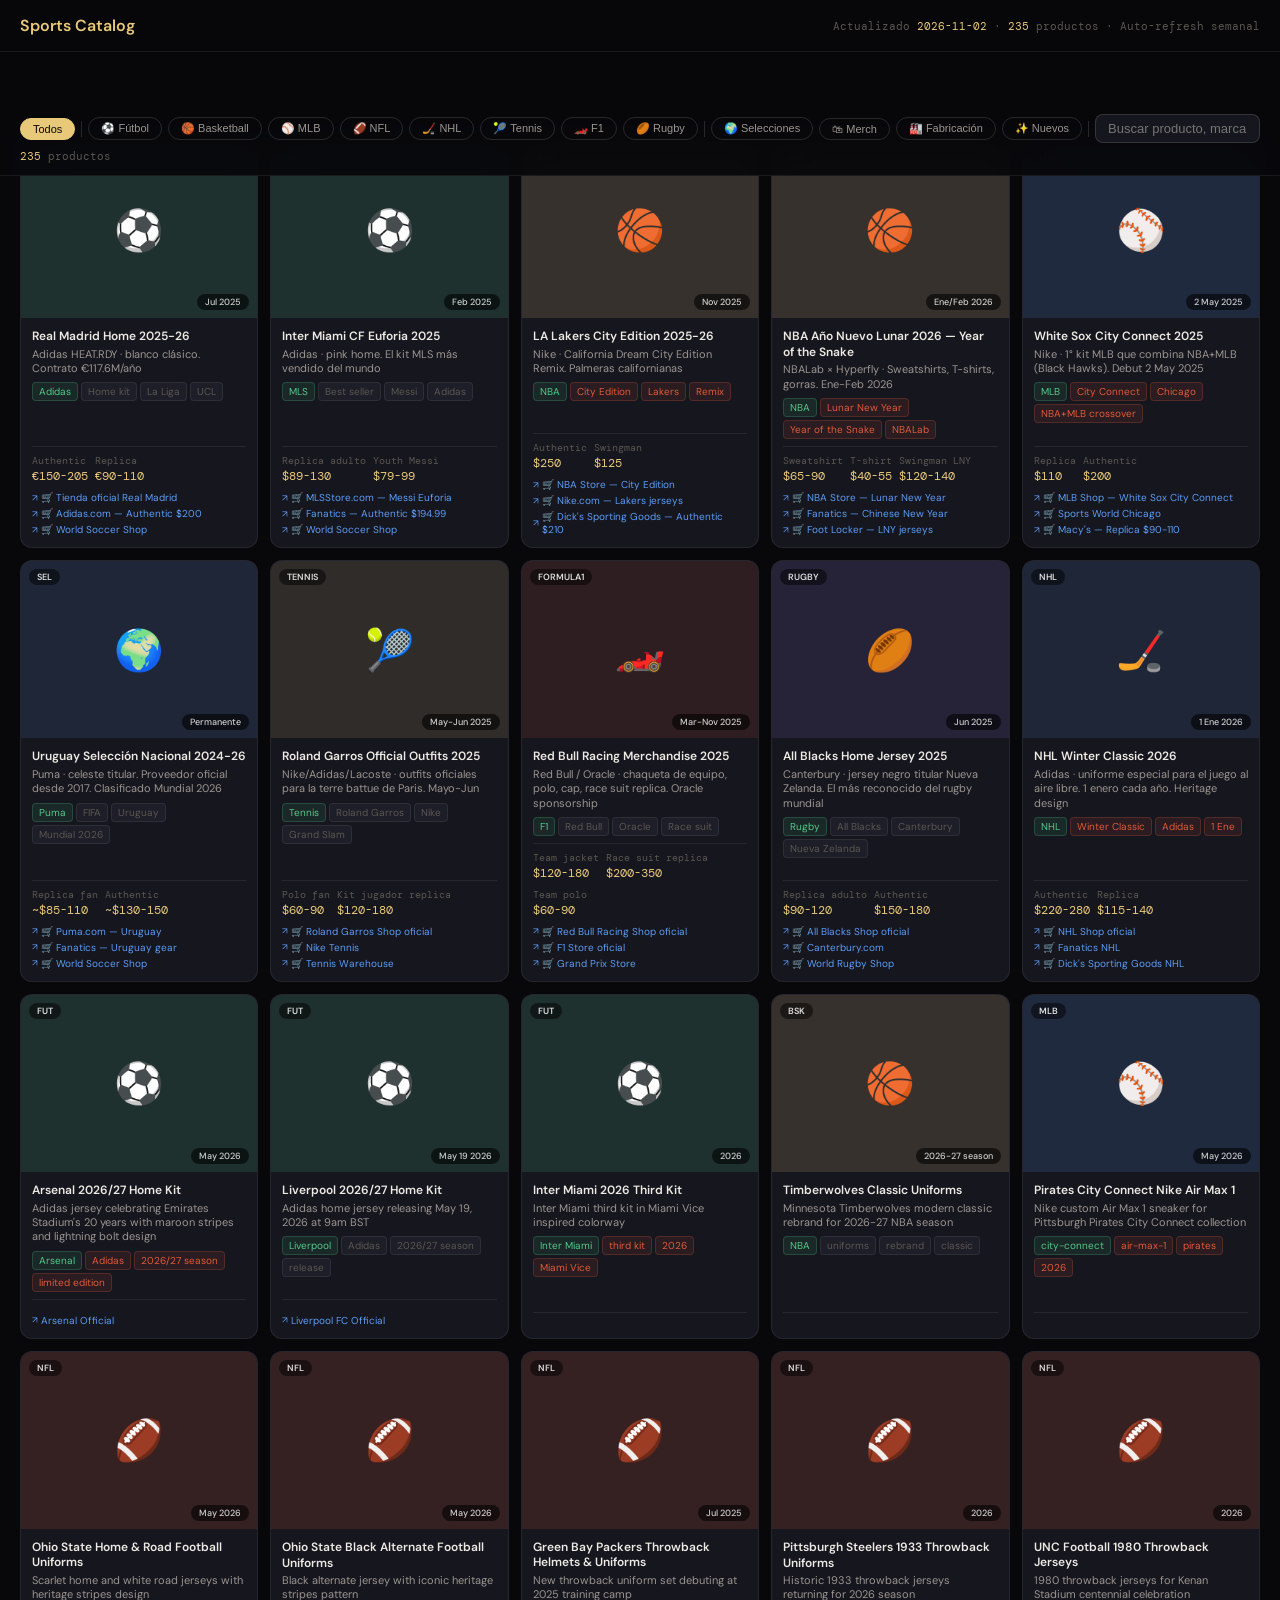
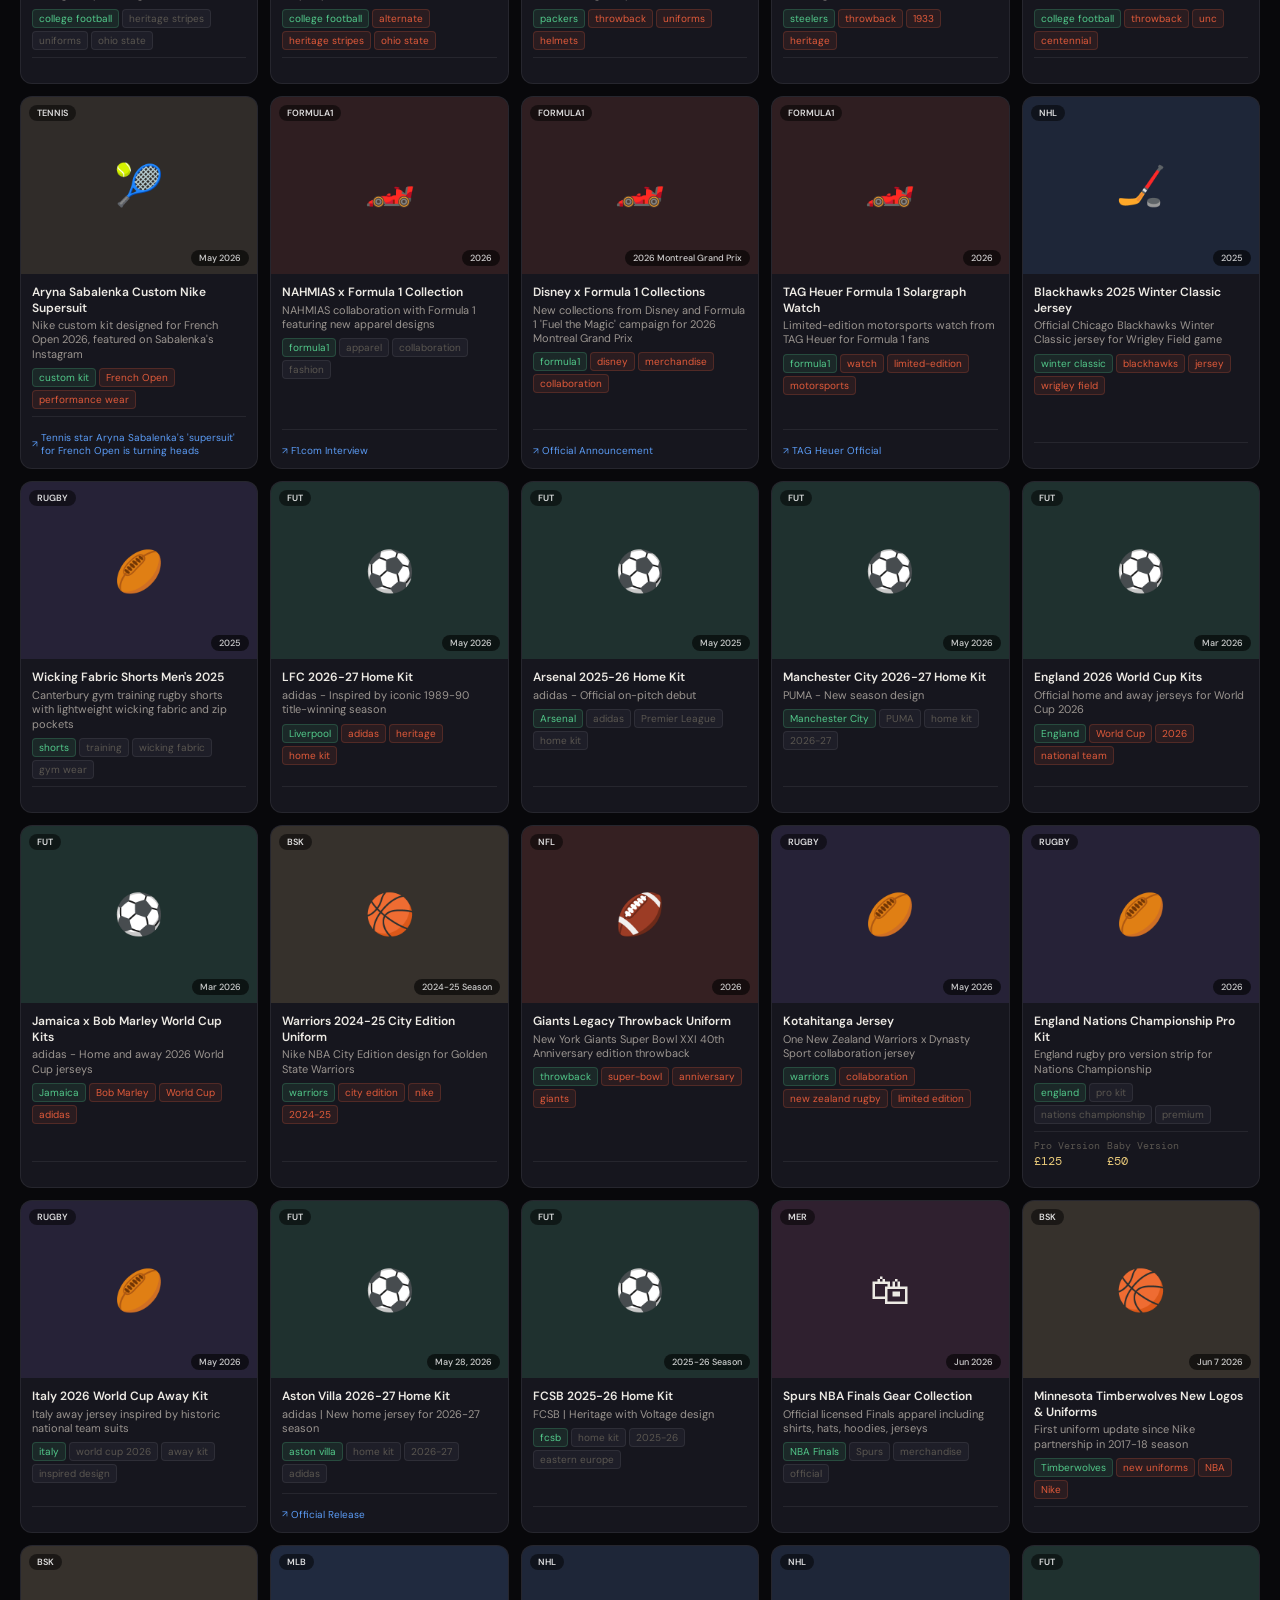
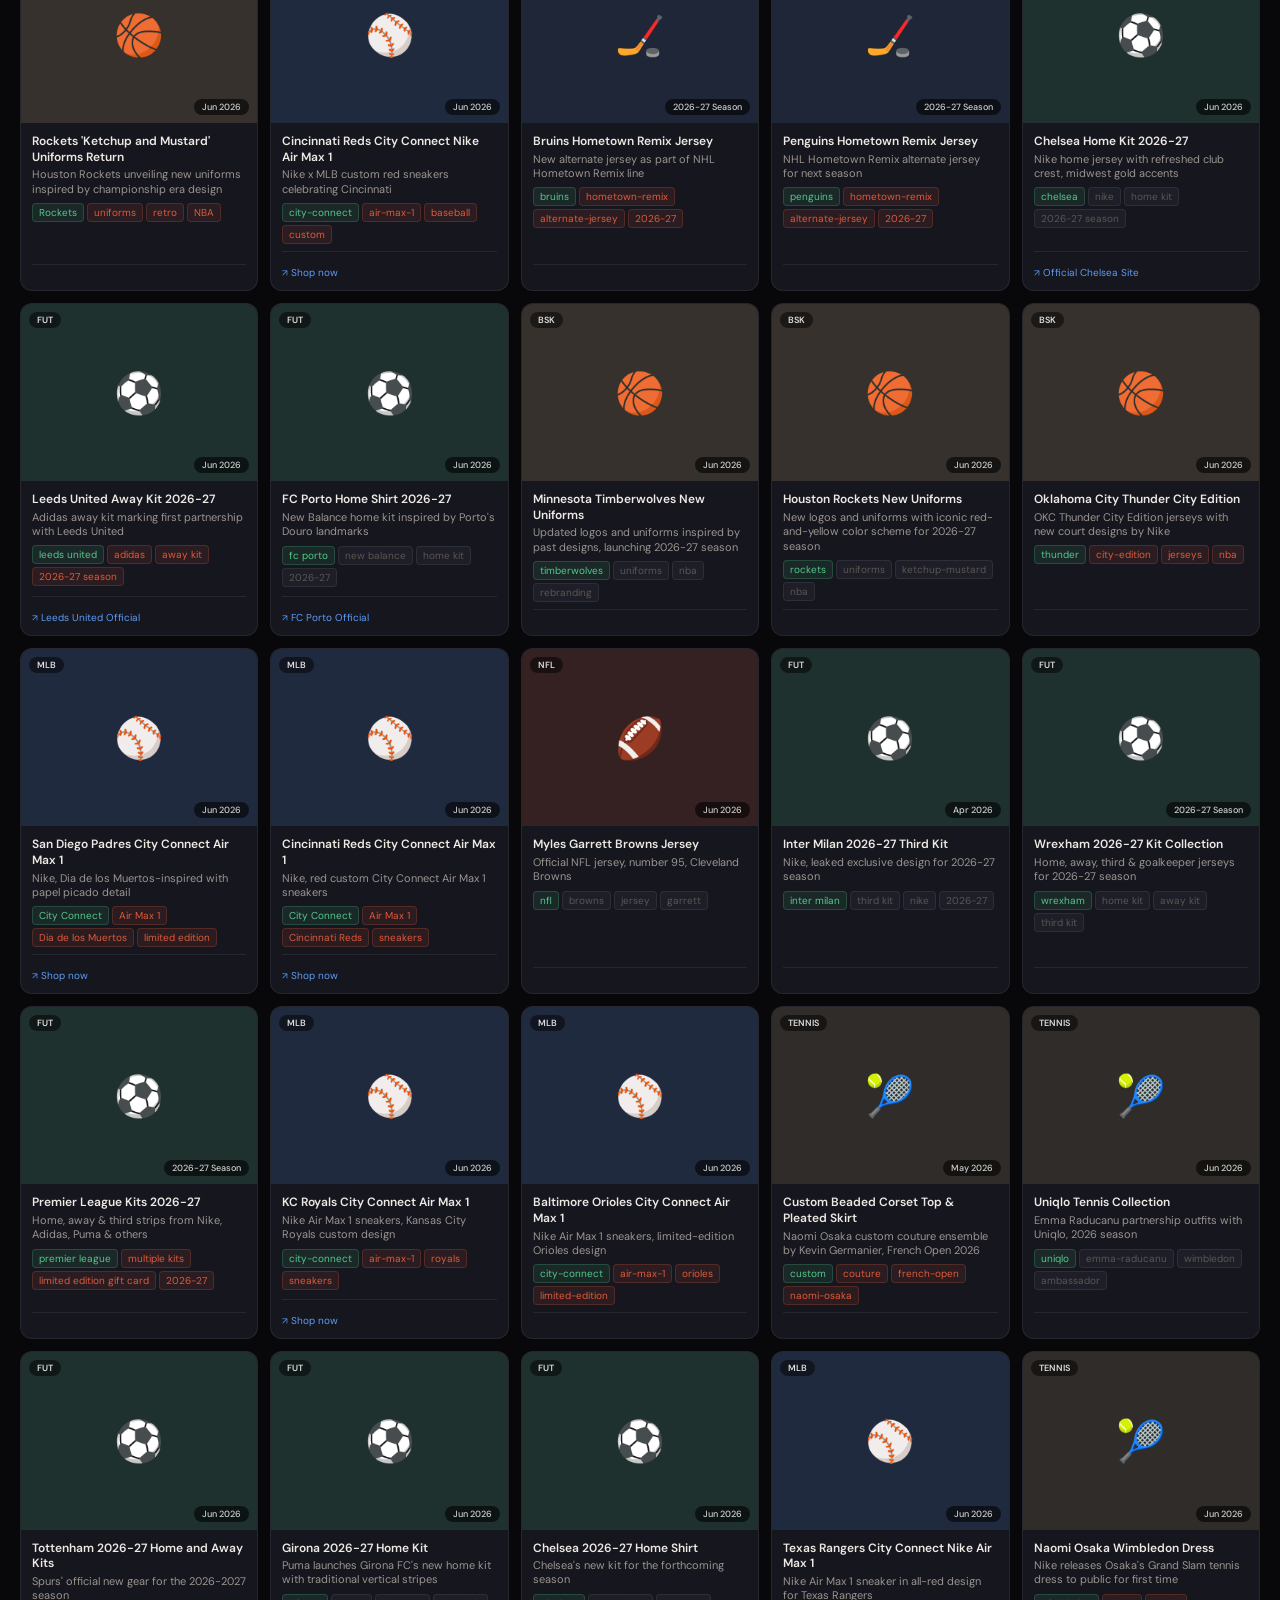
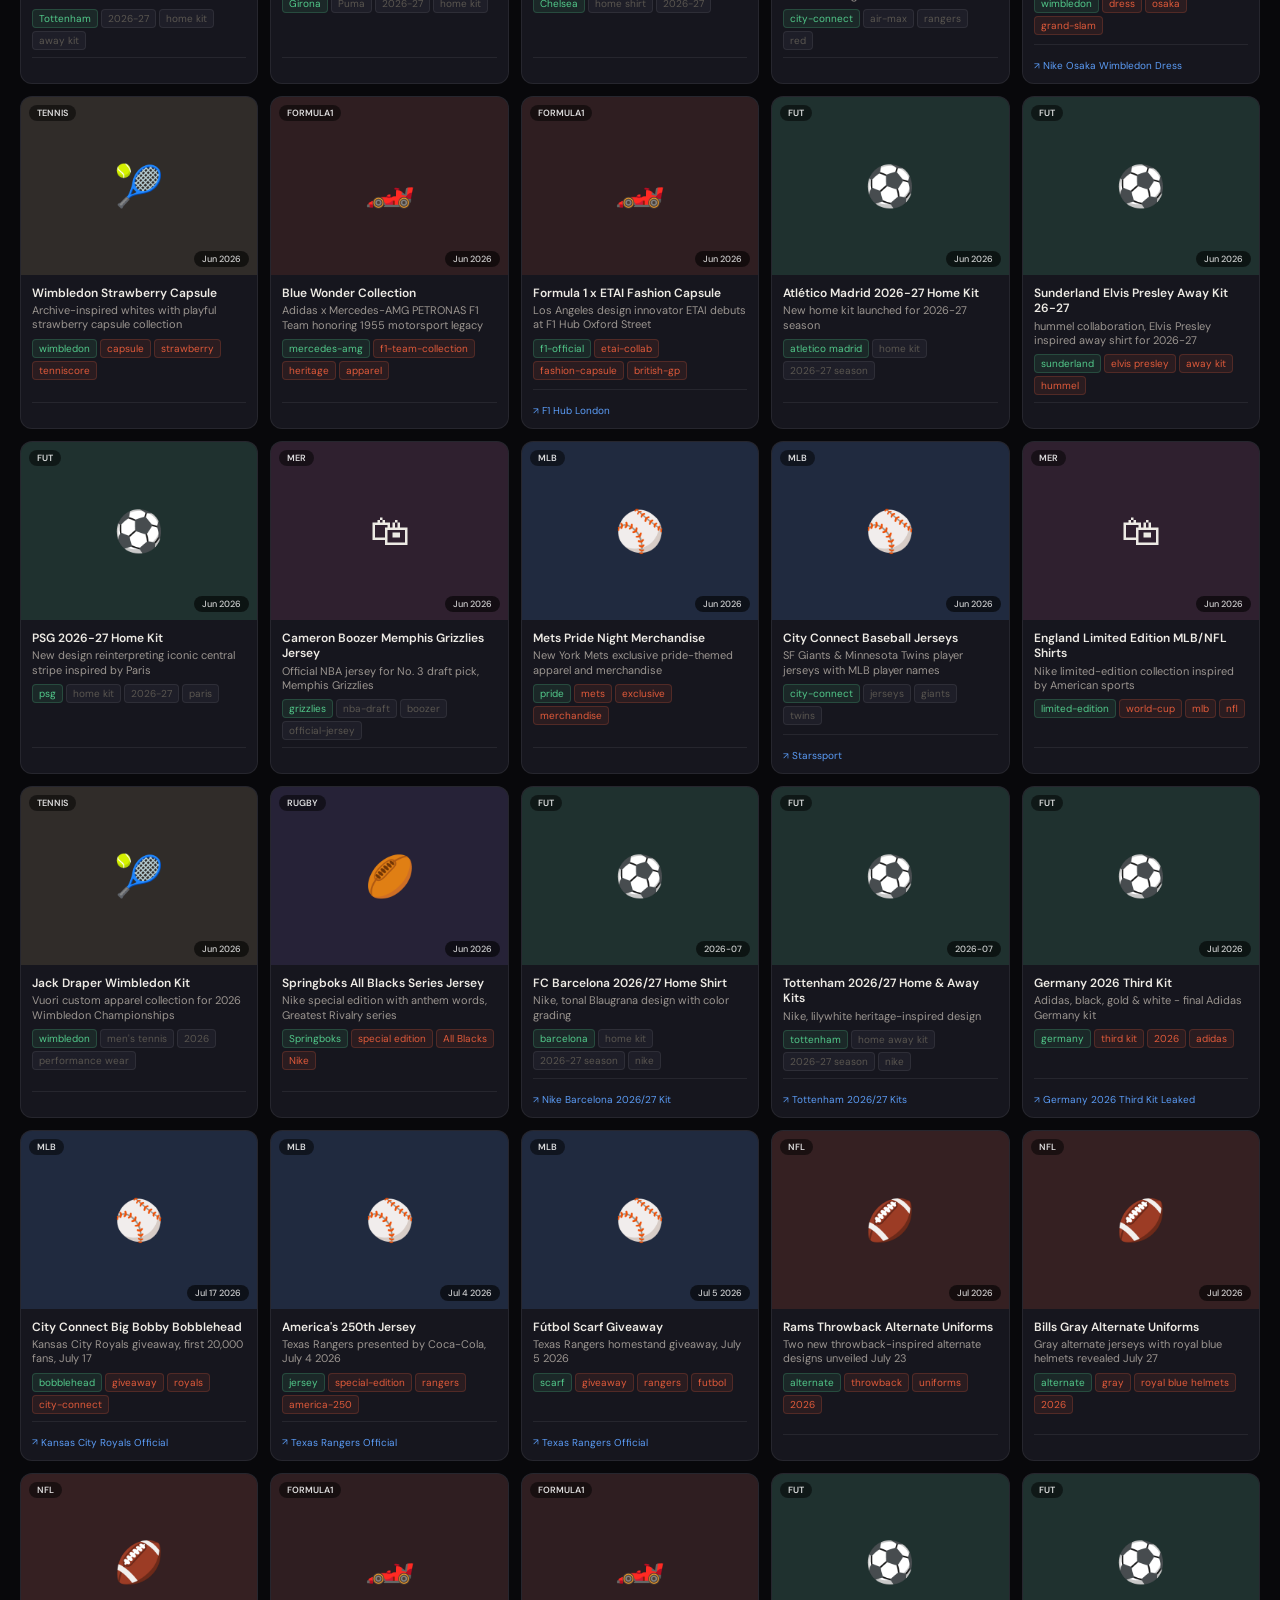
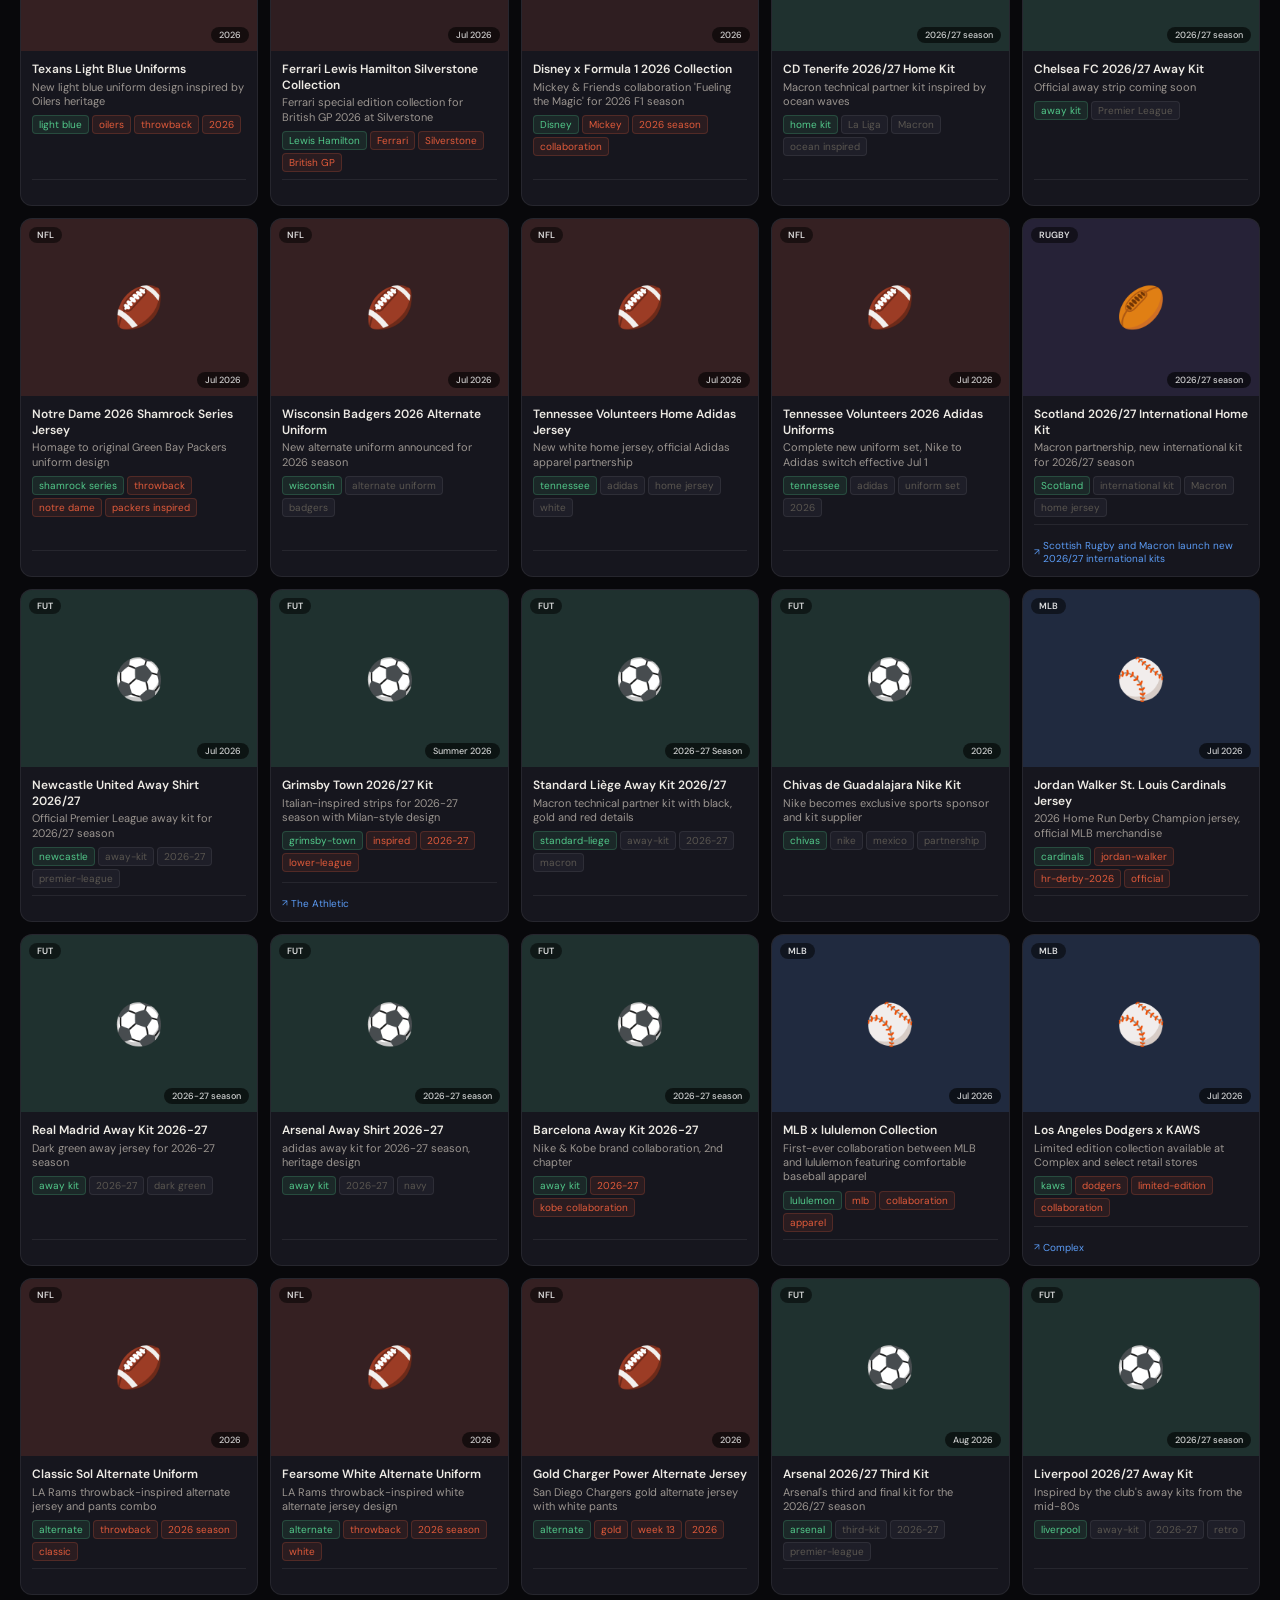
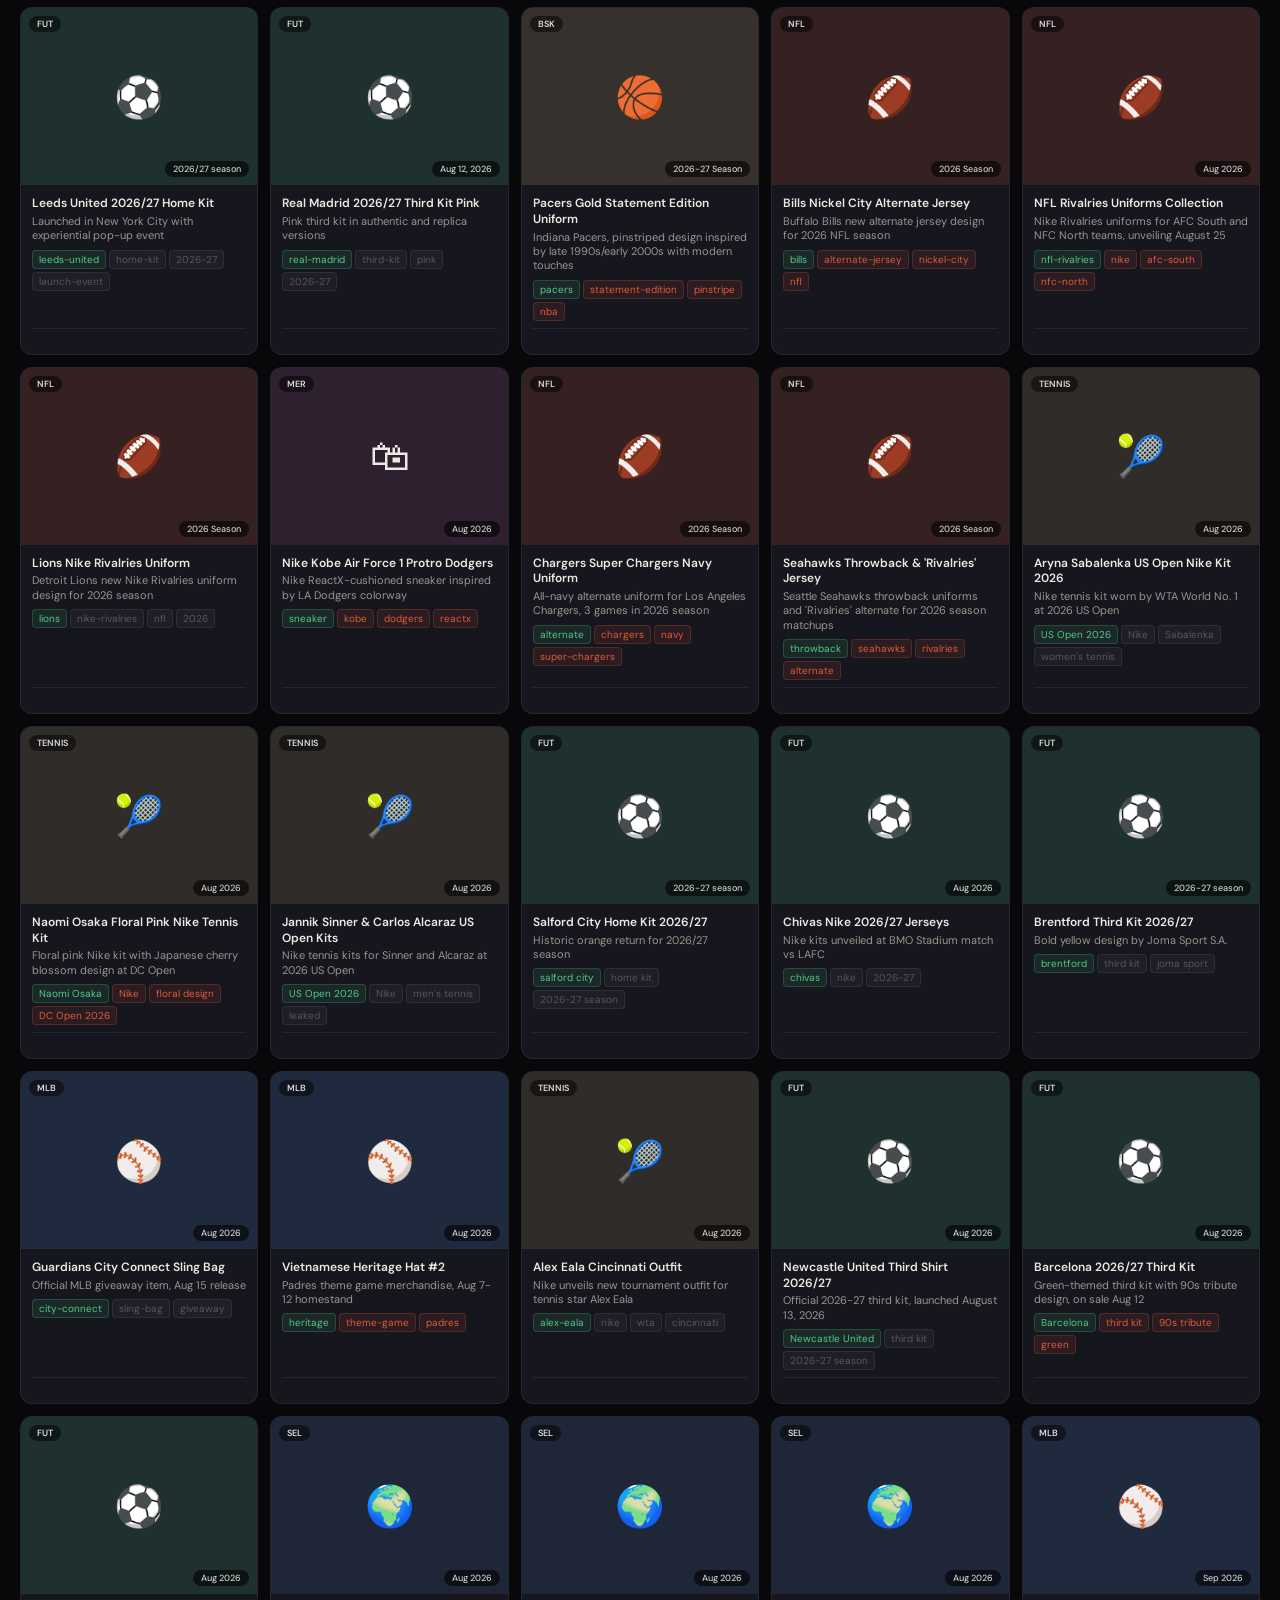
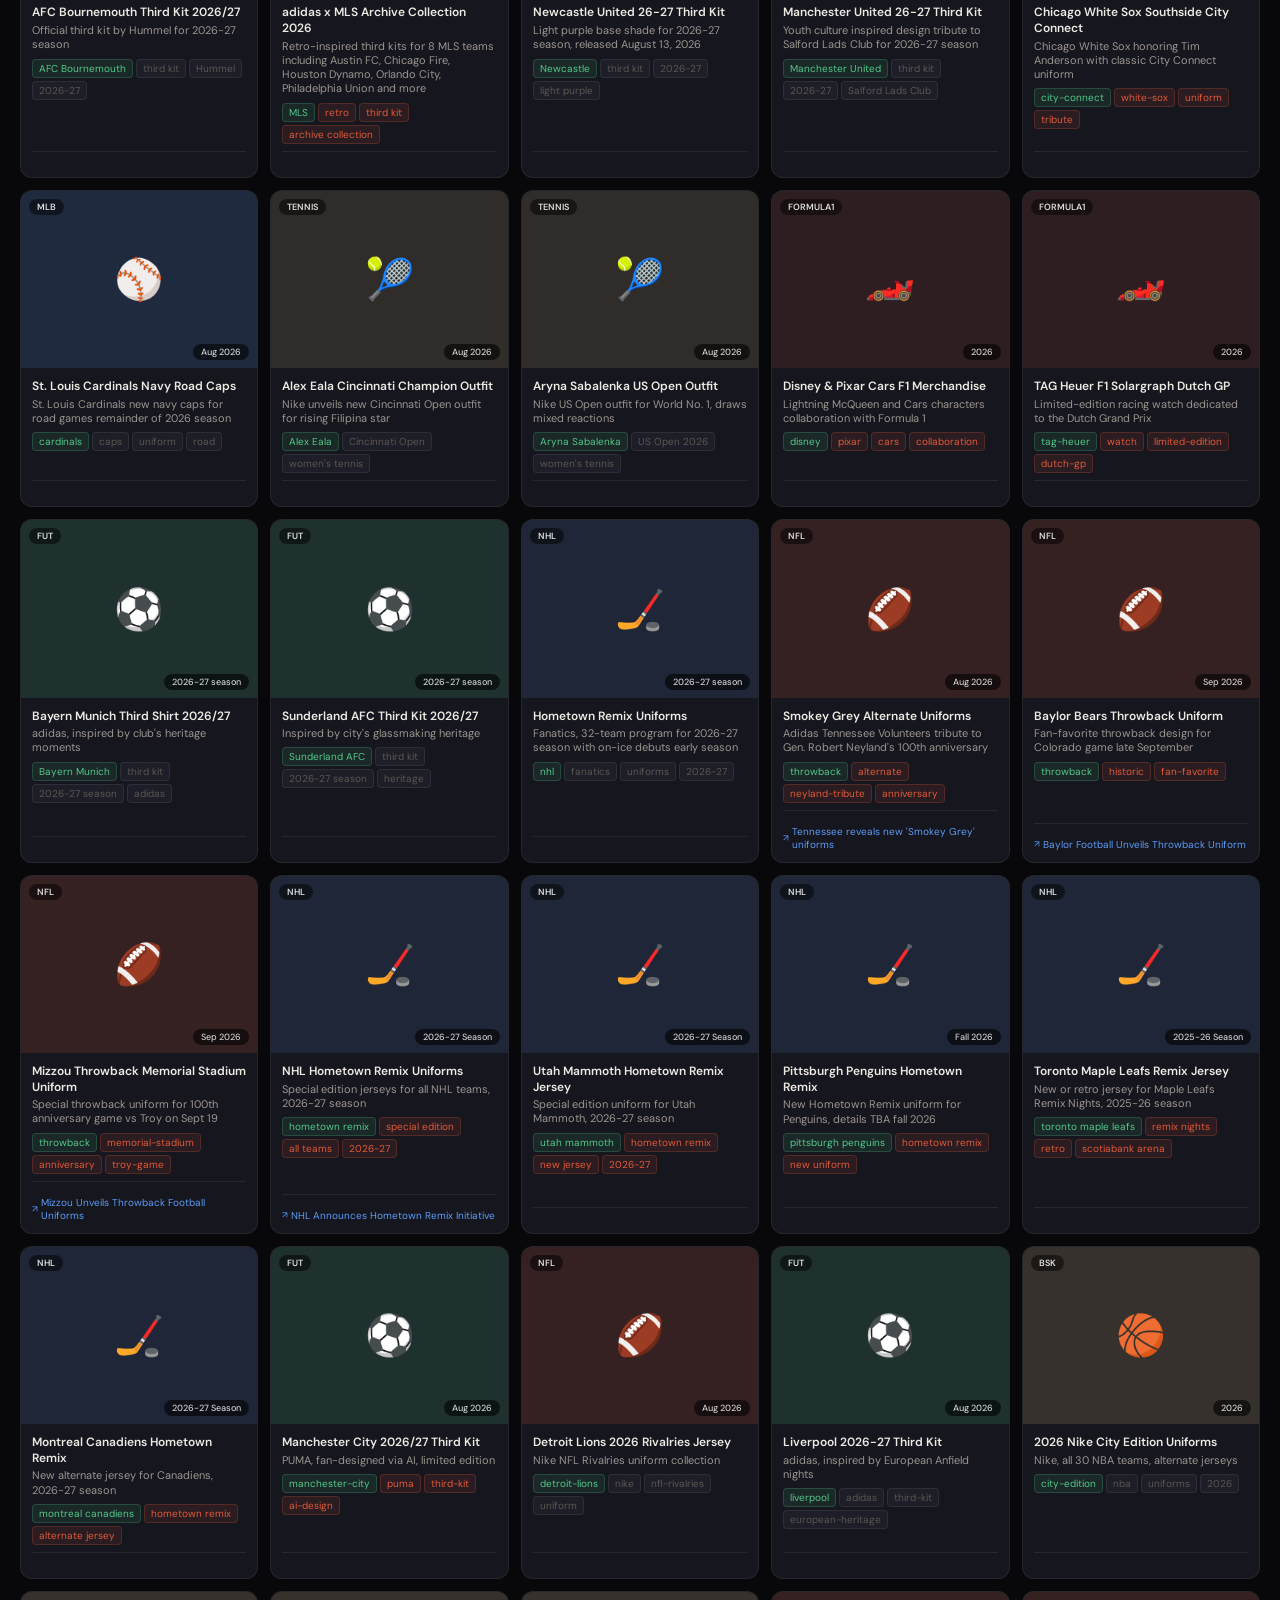
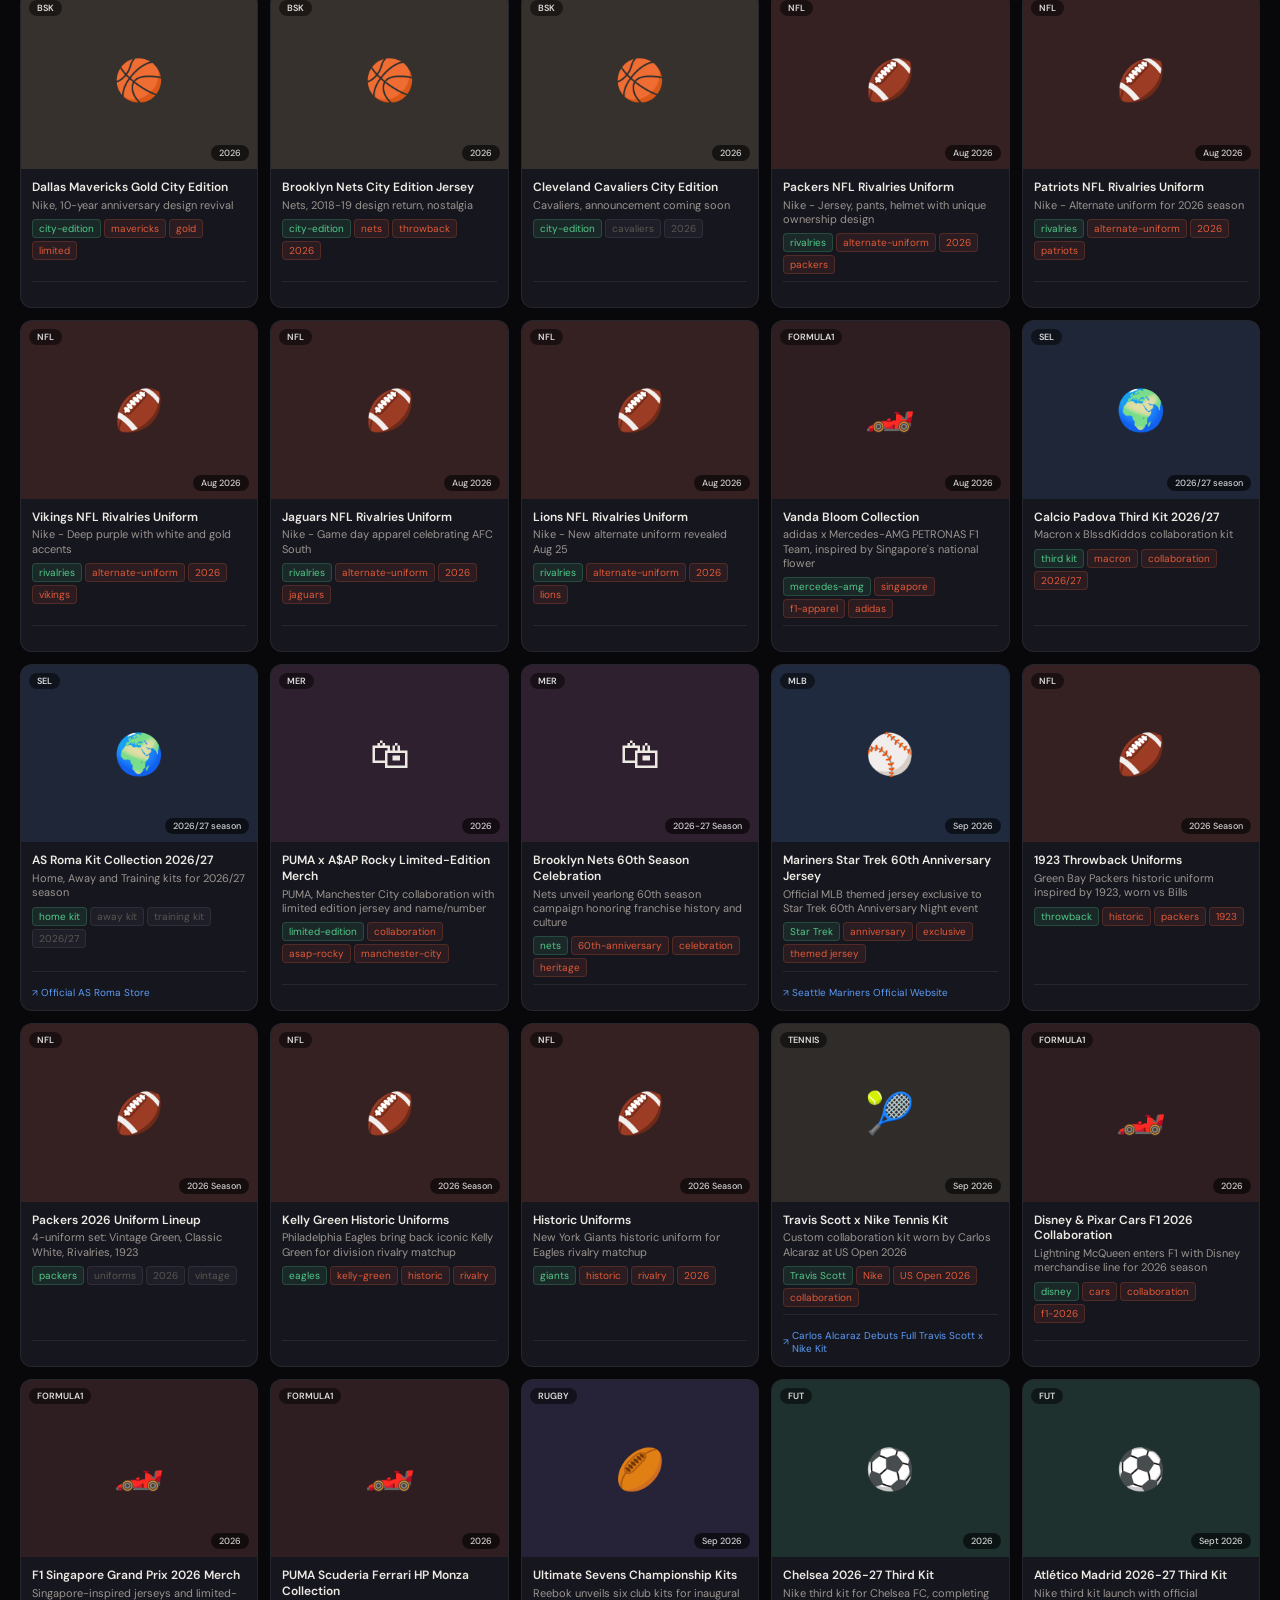
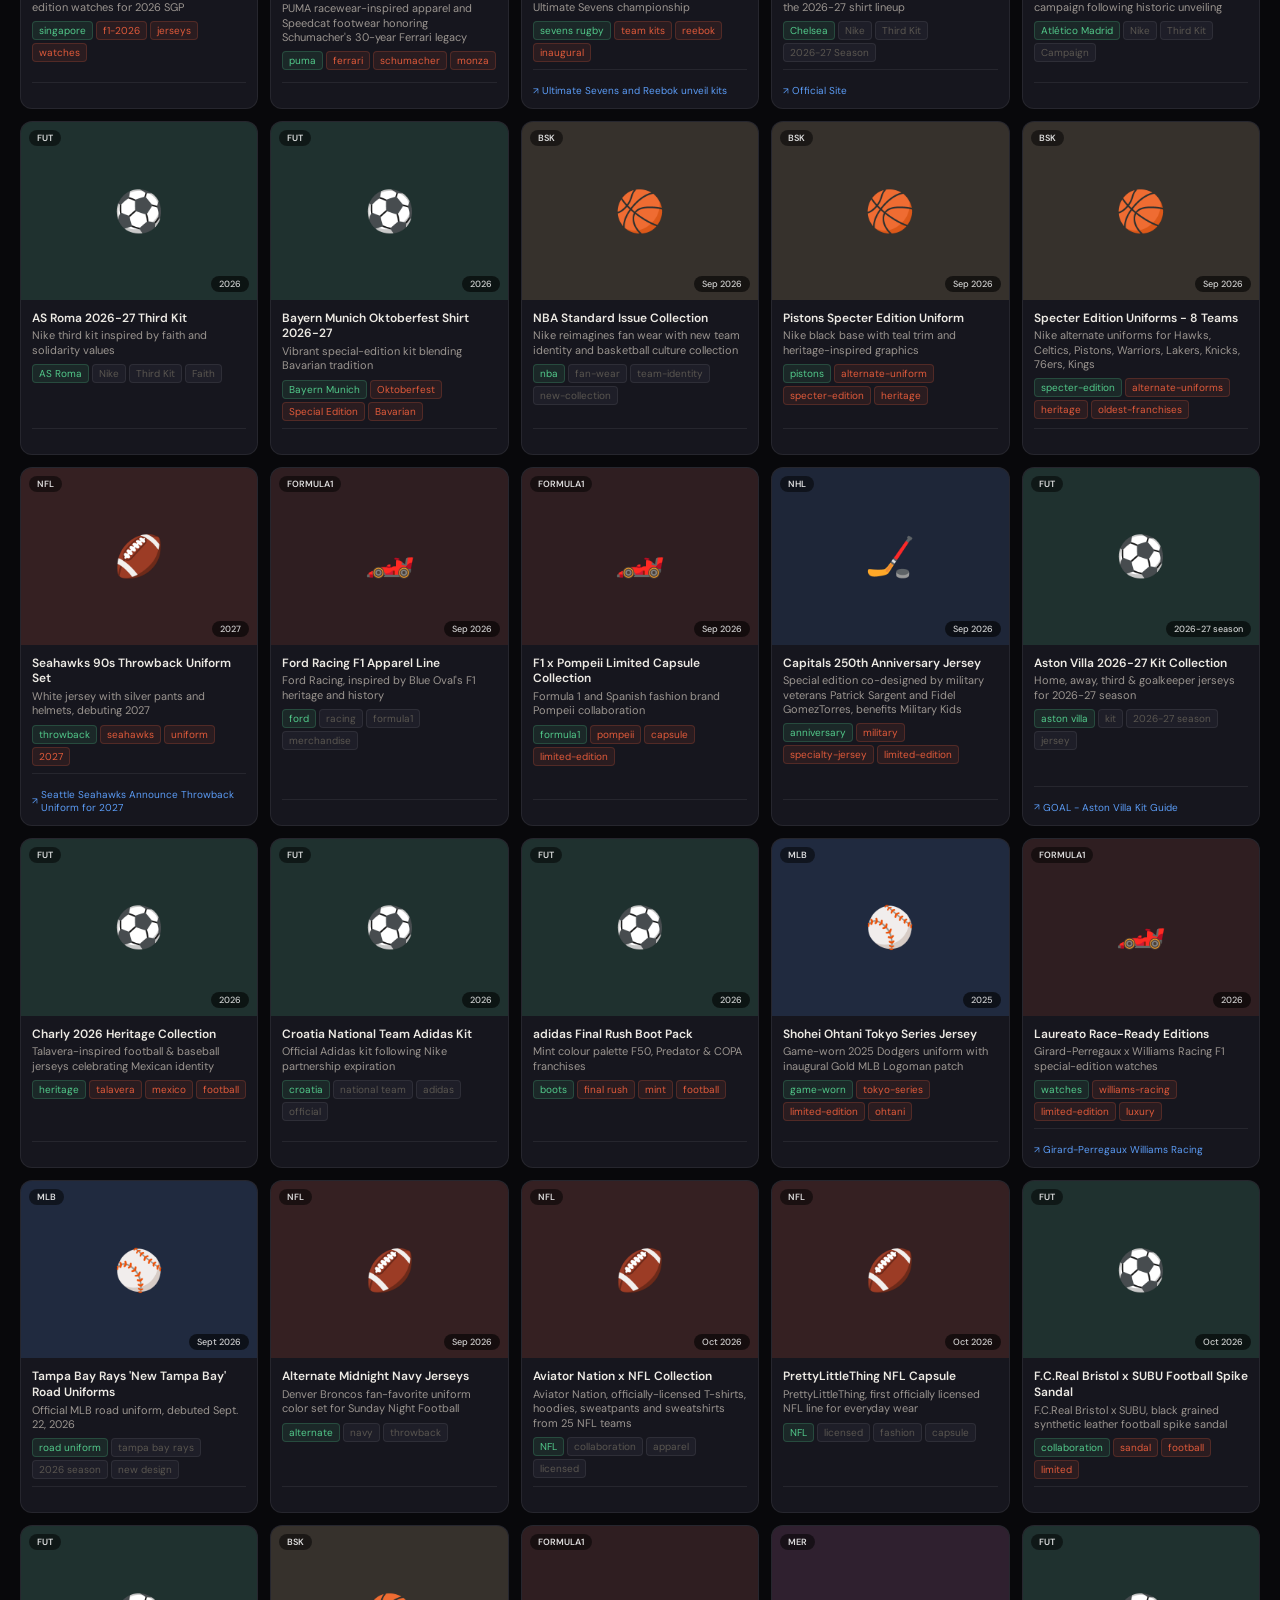
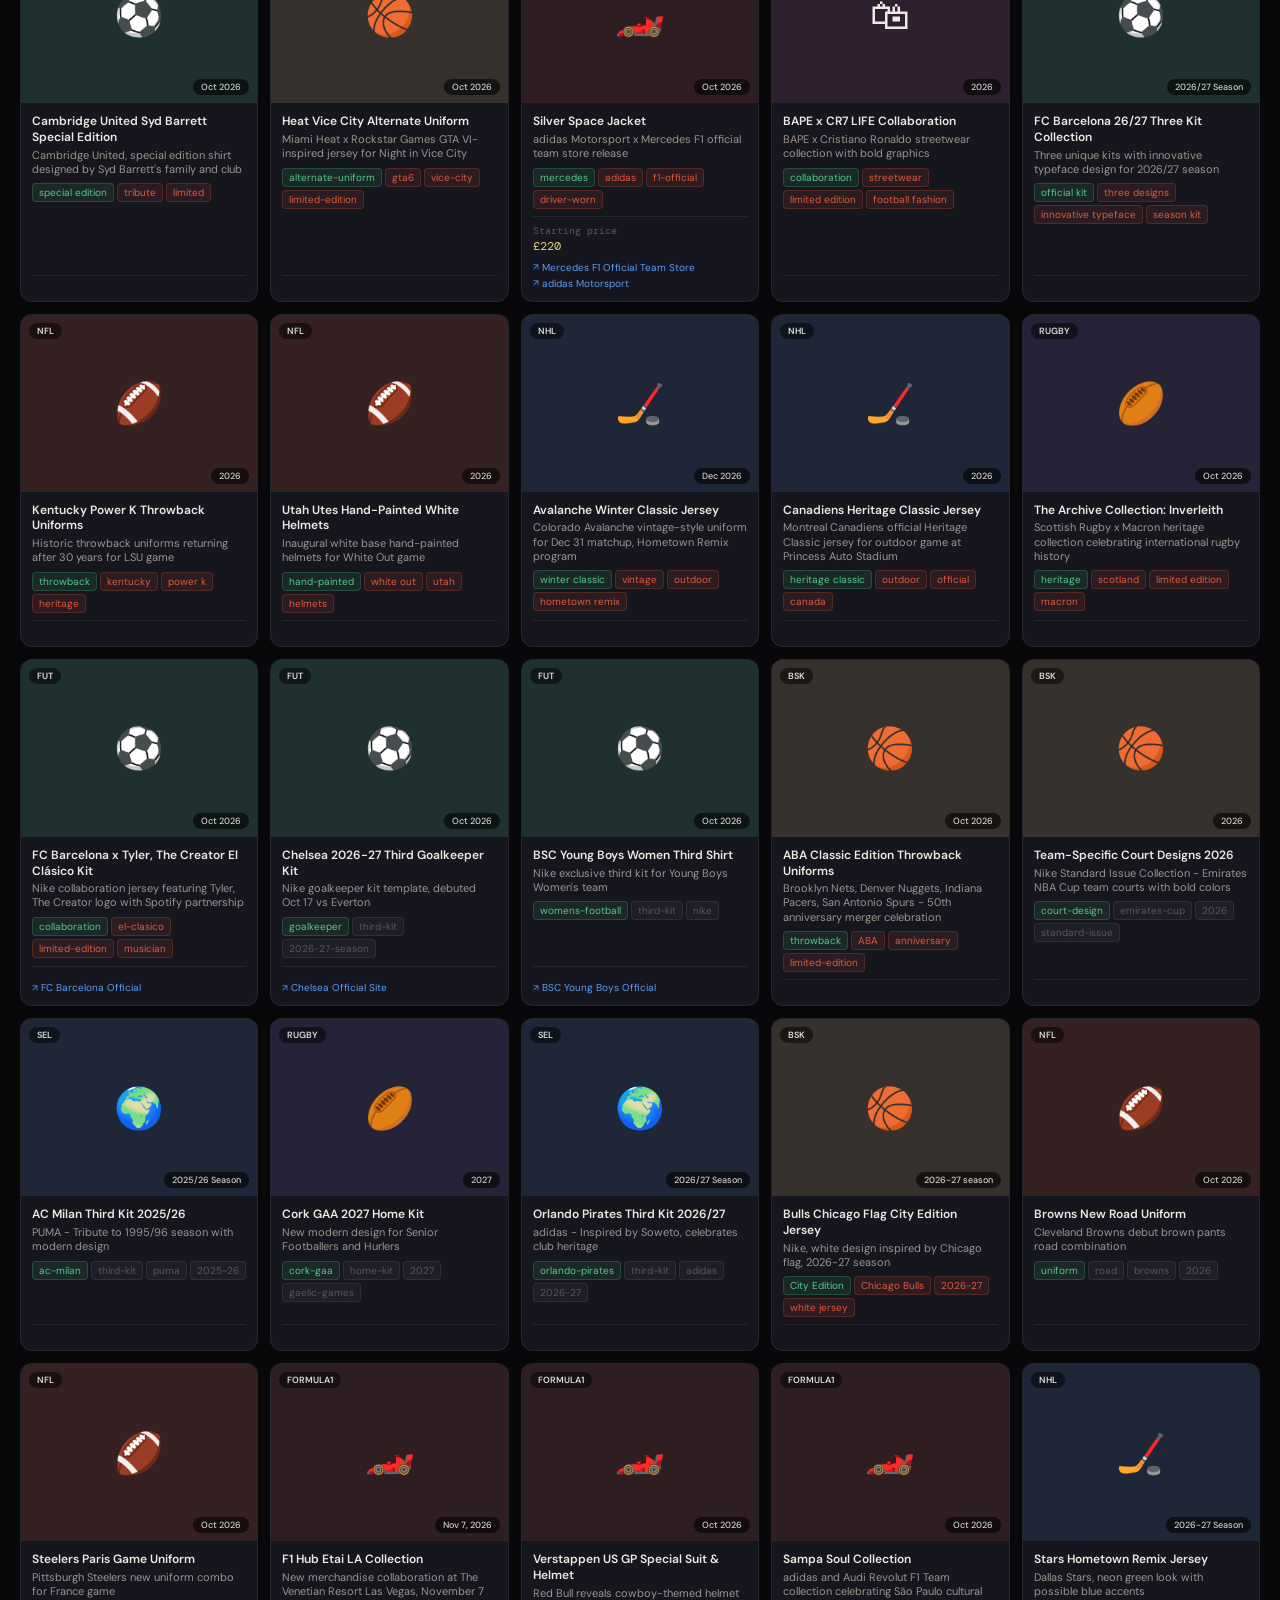
==== commit f38a8bfb: "Auto-update: 2026-11-02 sports catalog refresh" ====
--- a/site/index.html
+++ b/site/index.html
@@ -3,7 +3,7 @@
 <head>
 <meta charset="UTF-8">
 <meta name="viewport" content="width=device-width, initial-scale=1.0">
-<title>Sports Catalog — Auto-updated 2026-10-26</title>
+<title>Sports Catalog — Auto-updated 2026-11-02</title>
 <link href="https://fonts.googleapis.com/css2?family=DM+Sans:opsz,wght@9..40,400;9..40,500;9..40,600&family=DM+Mono:wght@400;500&display=swap" rel="stylesheet">
 <style>
 :root{--bg:#08080b;--bg3:#16161e;--bg4:#1e1e28;--b:rgba(255,255,255,0.07);--b2:rgba(255,255,255,0.13);--tx:#edeae4;--tx2:#9b9590;--tx3:#5a5650;--gold:#e8c97a;--green:#52c98a;--blue:#5b9cf6;--red:#e05a3a;--pink:#e06fa8;--sans:'DM Sans',system-ui,sans-serif;--mono:'DM Mono',monospace}
@@ -52,7 +52,7 @@
 <body>
 <header id="tb">
   <div class="logo">Sports Catalog</div>
-  <div class="meta">Actualizado <span>2026-10-26</span> · <span id="tc">225</span> productos · Auto-refresh semanal</div>
+  <div class="meta">Actualizado <span>2026-11-02</span> · <span id="tc">235</span> productos · Auto-refresh semanal</div>
 </header>
 <div id="ctrl">
   <button class="fp on" onclick="filt('all',this)">Todos</button>
@@ -77,11 +77,11 @@
 <div id="grid"></div>
 <footer id="footer">
   <strong style="color:var(--tx2)">Sports Catalog</strong> · Actualización automática semanal vía GitHub Actions + Claude API ·
-  Última actualización: 2026-10-26 · 225 productos indexados ·
+  Última actualización: 2026-11-02 · 235 productos indexados ·
   <a href="https://github.com" target="_blank">Ver código fuente en GitHub</a>
 </footer>
 <script>
-const ALL = [{"id": "rm-home-2526", "cat": "fut", "t": "Real Madrid Home 2025-26", "sub": "Adidas HEAT.RDY · blanco clásico. Contrato €117.6M/año", "tags": ["Adidas", "Home kit", "La Liga", "UCL"], "date": "Jul 2025", "prices": [{"l": "Authentic", "v": "€150-205"}, {"l": "Replica", "v": "€90-110"}], "links": [{"t": "🛒 Tienda oficial Real Madrid", "u": "https://us.shop.realmadrid.com/es/products/rmcfmz0899-mens-home-jersey-25-26-white"}, {"t": "🛒 Adidas.com — Authentic $200", "u": "https://www.adidas.com/us/real-madrid-25-26-home-authentic-jersey/JV5918.html"}, {"t": "🛒 World Soccer Shop", "u": "https://www.worldsoccershop.com/buy/real-madrid-2025-2026-jerseys"}, {"t": "🛒 LaLiga Store", "u": "https://www2.laligastore.com/en/real-madrid/t-14207102+z-9487992-2683164900"}], "brand": "Adidas", "special": false, "added_date": "2026-05-17"}, {"id": "miami-euforia-2025", "cat": "fut", "t": "Inter Miami CF Euforia 2025", "sub": "Adidas · pink home. El kit MLS más vendido del mundo", "tags": ["MLS", "Best seller", "Messi", "Adidas"], "date": "Feb 2025", "prices": [{"l": "Replica adulto", "v": "$89-130"}, {"l": "Youth Messi", "v": "$79-99"}], "links": [{"t": "🛒 MLSStore.com — Messi Euforia", "u": "https://www.mlsstore.com/es/inter-miami-cf/mens-inter-miami-cf-lionel-messi-adidas-light-pink-2025-euforia-replica-player-jersey/t-21257796+p-572267848552586+z-9-2563664462"}, {"t": "🛒 Fanatics — Authentic $194.99", "u": "https://www.fanatics.com/mls/inter-miami-cf/o-3577+t-76706629+z-97877-2244091536"}, {"t": "🛒 World Soccer Shop", "u": "https://www.worldsoccershop.com/shop/details/inter-miami-cf-2025-home-jersey-by-adidas_A1108753"}, {"t": "📰 Nota oficial lanzamiento", "u": "https://www.intermiamicf.com/news/inter-miami-cf-unveils-euforia-club-s-new-2025-and-2026-pink-home-kit"}], "brand": "Adidas", "special": false, "added_date": "2026-05-17"}, {"id": "lakers-city-2526", "cat": "bsk", "t": "LA Lakers City Edition 2025-26", "sub": "Nike · California Dream City Edition Remix. Palmeras californianas", "tags": ["NBA", "City Edition", "Lakers", "Remix"], "date": "Nov 2025", "prices": [{"l": "Authentic", "v": "$250"}, {"l": "Swingman", "v": "$125"}], "links": [{"t": "🛒 NBA Store — City Edition", "u": "https://store.nba.com/los-angeles-lakers/city-edition/t-25478568+c-1223050524+z-97-2210389272"}, {"t": "🛒 Nike.com — Lakers jerseys", "u": "https://www.nike.com/w/los-angeles-lakers-6m6dc"}, {"t": "🛒 Dick's Sporting Goods — Authentic $210", "u": "https://www.dickssportinggoods.com/f/los-angeles-lakers-nba-city-edition-apparel-gear-3452-1561609"}, {"t": "🛒 Global NBA Store", "u": "https://global.nbastore.com/en/los-angeles-lakers/city-edition/t-25478568+c-1223050524+z-97-2210389272"}], "brand": "Nike", "special": true, "added_date": "2026-05-17"}, {"id": "nba-lunar-snake-2026", "cat": "bsk", "t": "NBA Año Nuevo Lunar 2026 — Year of the Snake", "sub": "NBALab × Hyperfly · Sweatshirts, T-shirts, gorras. Ene-Feb 2026", "tags": ["NBA", "Lunar New Year", "Year of the Snake", "NBALab"], "date": "Ene/Feb 2026", "prices": [{"l": "Sweatshirt", "v": "$65-90"}, {"l": "T-shirt", "v": "$40-55"}, {"l": "Swingman LNY", "v": "$120-140"}], "links": [{"t": "🛒 NBA Store — Lunar New Year", "u": "https://store.nba.com/lunar-new-year/c-4525738841+z-901857-3022056735"}, {"t": "🛒 Fanatics — Chinese New Year", "u": "https://www.fanatics.com/nba/chinese-new-year-gear/o-1381+c-20086061+z-8375-2690202837"}, {"t": "🛒 Foot Locker — LNY jerseys", "u": "https://www.footlocker.com/buy/nba-chinese-new-year-jersey-0aez11a"}], "brand": "Nike/NBALab", "special": true, "added_date": "2026-05-17"}, {"id": "whitesox-city-2025", "cat": "mlb", "t": "White Sox City Connect 2025", "sub": "Nike · 1° kit MLB que combina NBA+MLB (Black Hawks). Debut 2 May 2025", "tags": ["MLB", "City Connect", "Chicago", "NBA+MLB crossover"], "date": "2 May 2025", "prices": [{"l": "Replica", "v": "$110"}, {"l": "Authentic", "v": "$200"}], "links": [{"t": "🛒 MLB Shop — White Sox City Connect", "u": "https://www.mlbshop.com/chicago-white-sox/2025-mlb-city-connect/t-36554212+c-6739127486+z-97-689062974"}, {"t": "🛒 Sports World Chicago", "u": "https://www.sportsworldchicago.com/Chicago-White-Sox-City-Connect/"}, {"t": "🛒 Macy's — Replica $90-110", "u": "https://www.macys.com/shop/product/nike-mens-red-chicago-white-sox-2025-city-connect-limited-jersey?ID=22400476"}, {"t": "📰 Newsweek — Dónde comprar", "u": "https://www.newsweek.com/sports/mlb/how-buy-chicago-white-sox-2025-city-connect-jerseys-hats-gear-2065823"}], "brand": "Nike", "special": true, "added_date": "2026-05-17"}, {"id": "uruguay-puma-2024", "cat": "sel", "t": "Uruguay Selección Nacional 2024-26", "sub": "Puma · celeste titular. Proveedor oficial desde 2017. Clasificado Mundial 2026", "tags": ["Puma", "FIFA", "Uruguay", "Mundial 2026"], "date": "Permanente", "prices": [{"l": "Replica fan", "v": "~$85-110"}, {"l": "Authentic", "v": "~$130-150"}], "links": [{"t": "🛒 Puma.com — Uruguay", "u": "https://www.puma.com/en/uruguay"}, {"t": "🛒 Fanatics — Uruguay gear", "u": "https://www.fanatics.com/soccer/uruguay"}, {"t": "🛒 World Soccer Shop", "u": "https://www.worldsoccershop.com/national-teams/uruguay-soccer-jerseys"}], "brand": "Puma", "special": false, "added_date": "2026-05-17"}, {"id": "roland-garros-outfit-2025", "cat": "tennis", "t": "Roland Garros Official Outfits 2025", "sub": "Nike/Adidas/Lacoste · outfits oficiales para la terre battue de Paris. Mayo-Jun", "tags": ["Tennis", "Roland Garros", "Nike", "Grand Slam", "Clay court"], "date": "May-Jun 2025", "prices": [{"l": "Polo fan", "v": "$60-90"}, {"l": "Kit jugador replica", "v": "$120-180"}], "links": [{"t": "🛒 Roland Garros Shop oficial", "u": "https://www.rolandgarros.com/en-us/shop"}, {"t": "🛒 Nike Tennis", "u": "https://www.nike.com/w/tennis"}, {"t": "🛒 Tennis Warehouse", "u": "https://www.tenniswarehouse.com"}], "brand": "Nike/Adidas/Lacoste", "special": false, "added_date": "2026-05-17"}, {"id": "f1-redbull-merch-2025", "cat": "formula1", "t": "Red Bull Racing Merchandise 2025", "sub": "Red Bull / Oracle · chaqueta de equipo, polo, cap, race suit replica. Oracle sponsorship", "tags": ["F1", "Red Bull", "Oracle", "Race suit", "Team gear"], "date": "Mar-Nov 2025", "prices": [{"l": "Team jacket", "v": "$120-180"}, {"l": "Race suit replica", "v": "$200-350"}, {"l": "Team polo", "v": "$60-90"}], "links": [{"t": "🛒 Red Bull Racing Shop oficial", "u": "https://www.redbullracing.com/shop"}, {"t": "🛒 F1 Store oficial", "u": "https://www.formula1.com/en/shop"}, {"t": "🛒 Grand Prix Store", "u": "https://www.grandprixstore.com"}], "brand": "Red Bull/Oracle", "special": false, "added_date": "2026-05-17"}, {"id": "allblacks-home-2025", "cat": "rugby", "t": "All Blacks Home Jersey 2025", "sub": "Canterbury · jersey negro titular Nueva Zelanda. El más reconocido del rugby mundial", "tags": ["Rugby", "All Blacks", "Canterbury", "Nueva Zelanda", "Home kit"], "date": "Jun 2025", "prices": [{"l": "Replica adulto", "v": "$90-120"}, {"l": "Authentic", "v": "$150-180"}], "links": [{"t": "🛒 All Blacks Shop oficial", "u": "https://www.allblacks.com/shop"}, {"t": "🛒 Canterbury.com", "u": "https://www.canterburysport.com"}, {"t": "🛒 World Rugby Shop", "u": "https://store.world.rugby"}], "brand": "Canterbury", "special": false, "added_date": "2026-05-17"}, {"id": "nhl-winter-classic-2026", "cat": "nhl", "t": "NHL Winter Classic 2026", "sub": "Adidas · uniforme especial para el juego al aire libre. 1 enero cada año. Heritage design", "tags": ["NHL", "Winter Classic", "Adidas", "1 Ene", "Heritage"], "date": "1 Ene 2026", "prices": [{"l": "Authentic", "v": "$220-280"}, {"l": "Replica", "v": "$115-140"}], "links": [{"t": "🛒 NHL Shop oficial", "u": "https://www.nhlshop.com"}, {"t": "🛒 Fanatics NHL", "u": "https://www.fanatics.com/nhl"}, {"t": "🛒 Dick's Sporting Goods NHL", "u": "https://www.dickssportinggoods.com/f/nhl-jerseys"}], "brand": "Adidas", "special": true, "added_date": "2026-05-17"}, {"id": "arsenal-home-2026-27", "cat": "fut", "t": "Arsenal 2026/27 Home Kit", "sub": "Adidas jersey celebrating Emirates Stadium's 20 years with maroon stripes and lightning bolt design", "tags": ["Arsenal", "Adidas", "2026/27 season", "limited edition", "Emirates Stadium"], "date": "May 2026", "prices": [], "links": [{"t": "Arsenal Official", "u": "https://www.arsenal.com"}], "brand": "Adidas", "special": true, "added_date": "2026-05-18", "auto_generated": true}, {"id": "liverpool-home-2026-27", "cat": "fut", "t": "Liverpool 2026/27 Home Kit", "sub": "Adidas home jersey releasing May 19, 2026 at 9am BST", "tags": ["Liverpool", "Adidas", "2026/27 season", "release"], "date": "May 19 2026", "prices": [], "links": [{"t": "Liverpool FC Official", "u": "https://www.liverpoolfc.com"}], "brand": "Adidas", "special": false, "added_date": "2026-05-18", "auto_generated": true}, {"id": "inter-miami-third-2026", "cat": "fut", "t": "Inter Miami 2026 Third Kit", "sub": "Inter Miami third kit in Miami Vice inspired colorway", "tags": ["Inter Miami", "third kit", "2026", "Miami Vice"], "date": "2026", "prices": [], "links": [], "brand": "", "special": true, "added_date": "2026-05-18", "auto_generated": true}, {"id": "timberwolves-classic-2026", "cat": "bsk", "t": "Timberwolves Classic Uniforms", "sub": "Minnesota Timberwolves modern classic rebrand for 2026-27 NBA season", "tags": ["NBA", "uniforms", "rebrand", "classic"], "date": "2026-27 season", "prices": [], "links": [], "brand": "Nike", "special": false, "added_date": "2026-05-18", "auto_generated": true}, {"id": "pirates-city-connect-airmax1-2026", "cat": "mlb", "t": "Pirates City Connect Nike Air Max 1", "sub": "Nike custom Air Max 1 sneaker for Pittsburgh Pirates City Connect collection", "tags": ["city-connect", "air-max-1", "pirates", "2026"], "date": "May 2026", "prices": [], "links": [], "brand": "Nike", "special": true, "added_date": "2026-05-18", "auto_generated": true}, {"id": "ohio-state-home-road-2026", "cat": "nfl", "t": "Ohio State Home & Road Football Uniforms", "sub": "Scarlet home and white road jerseys with heritage stripes design", "tags": ["college football", "heritage stripes", "uniforms", "ohio state"], "date": "May 2026", "prices": [], "links": [], "brand": "Ohio State Athletics", "special": false, "added_date": "2026-05-18", "auto_generated": true}, {"id": "ohio-state-black-alternate-2026", "cat": "nfl", "t": "Ohio State Black Alternate Football Uniforms", "sub": "Black alternate jersey with iconic heritage stripes pattern", "tags": ["college football", "alternate", "heritage stripes", "ohio state"], "date": "May 2026", "prices": [], "links": [], "brand": "Ohio State Athletics", "special": true, "added_date": "2026-05-18", "auto_generated": true}, {"id": "packers-throwback-2025", "cat": "nfl", "t": "Green Bay Packers Throwback Helmets & Uniforms", "sub": "New throwback uniform set debuting at 2025 training camp", "tags": ["packers", "throwback", "uniforms", "helmets"], "date": "Jul 2025", "prices": [], "links": [], "brand": "Green Bay Packers", "special": true, "added_date": "2026-05-18", "auto_generated": true}, {"id": "steelers-1933-throwback-2026", "cat": "nfl", "t": "Pittsburgh Steelers 1933 Throwback Uniforms", "sub": "Historic 1933 throwback jerseys returning for 2026 season", "tags": ["steelers", "throwback", "1933", "heritage"], "date": "2026", "prices": [], "links": [], "brand": "Pittsburgh Steelers", "special": true, "added_date": "2026-05-18", "auto_generated": true}, {"id": "unc-1980-throwback-2026", "cat": "nfl", "t": "UNC Football 1980 Throwback Jerseys", "sub": "1980 throwback jerseys for Kenan Stadium centennial celebration", "tags": ["college football", "throwback", "unc", "centennial"], "date": "2026", "prices": [], "links": [], "brand": "UNC Athletics", "special": true, "added_date": "2026-05-18", "auto_generated": true}, {"id": "sabalenka-nike-supersuit-2026", "cat": "tennis", "t": "Aryna Sabalenka Custom Nike Supersuit", "sub": "Nike custom kit designed for French Open 2026, featured on Sabalenka's Instagram", "tags": ["custom kit", "French Open", "performance wear"], "date": "May 2026", "prices": [], "links": [{"t": "Tennis star Aryna Sabalenka's 'supersuit' for French Open is turning heads", "u": "https://example.com/sabalenka-nike-supersuit"}], "brand": "Nike", "special": true, "added_date": "2026-05-18", "auto_generated": true}, {"id": "nahmias-formula1-2026", "cat": "formula1", "t": "NAHMIAS x Formula 1 Collection", "sub": "NAHMIAS collaboration with Formula 1 featuring new apparel designs", "tags": ["formula1", "apparel", "collaboration", "fashion"], "date": "2026", "prices": [], "links": [{"t": "F1.com Interview", "u": "https://www.formula1.com"}], "brand": "NAHMIAS", "special": false, "added_date": "2026-05-18", "auto_generated": true}, {"id": "disney-f1-2026-collections", "cat": "formula1", "t": "Disney x Formula 1 Collections", "sub": "New collections from Disney and Formula 1 'Fuel the Magic' campaign for 2026 Montreal Grand Prix", "tags": ["formula1", "disney", "merchandise", "collaboration"], "date": "2026 Montreal Grand Prix", "prices": [], "links": [{"t": "Official Announcement", "u": "https://www.formula1.com"}], "brand": "Disney", "special": true, "added_date": "2026-05-18", "auto_generated": true}, {"id": "tagheuer-f1-solargraph-2026", "cat": "formula1", "t": "TAG Heuer Formula 1 Solargraph Watch", "sub": "Limited-edition motorsports watch from TAG Heuer for Formula 1 fans", "tags": ["formula1", "watch", "limited-edition", "motorsports"], "date": "2026", "prices": [], "links": [{"t": "TAG Heuer Official", "u": "https://www.tagheuer.com"}], "brand": "TAG Heuer", "special": true, "added_date": "2026-05-18", "auto_generated": true}, {"id": "blackhawks-winter-classic-2025", "cat": "nhl", "t": "Blackhawks 2025 Winter Classic Jersey", "sub": "Official Chicago Blackhawks Winter Classic jersey for Wrigley Field game", "tags": ["winter classic", "blackhawks", "jersey", "wrigley field", "2025"], "date": "2025", "prices": [], "links": [], "brand": "Official NHL", "special": true, "added_date": "2026-05-18", "auto_generated": true}, {"id": "canterbury-wicking-shorts-2025", "cat": "rugby", "t": "Wicking Fabric Shorts Men's 2025", "sub": "Canterbury gym training rugby shorts with lightweight wicking fabric and zip pockets", "tags": ["shorts", "training", "wicking fabric", "gym wear", "zip pockets"], "date": "2025", "prices": [], "links": [], "brand": "Canterbury", "special": false, "added_date": "2026-05-18", "auto_generated": true}, {"id": "lfc-home-2026-27", "cat": "fut", "t": "LFC 2026-27 Home Kit", "sub": "adidas - Inspired by iconic 1989-90 title-winning season", "tags": ["Liverpool", "adidas", "heritage", "home kit", "2026-27"], "date": "May 2026", "prices": [], "links": [], "brand": "adidas", "special": true, "added_date": "2026-05-25", "auto_generated": true}, {"id": "arsenal-home-2025-26", "cat": "fut", "t": "Arsenal 2025-26 Home Kit", "sub": "adidas - Official on-pitch debut", "tags": ["Arsenal", "adidas", "Premier League", "home kit"], "date": "May 2025", "prices": [], "links": [], "brand": "adidas", "special": false, "added_date": "2026-05-25", "auto_generated": true}, {"id": "man-city-home-2026-27", "cat": "fut", "t": "Manchester City 2026-27 Home Kit", "sub": "PUMA - New season design", "tags": ["Manchester City", "PUMA", "home kit", "2026-27"], "date": "May 2026", "prices": [], "links": [], "brand": "PUMA", "special": false, "added_date": "2026-05-25", "auto_generated": true}, {"id": "england-wc-2026", "cat": "fut", "t": "England 2026 World Cup Kits", "sub": "Official home and away jerseys for World Cup 2026", "tags": ["England", "World Cup", "2026", "national team"], "date": "Mar 2026", "prices": [], "links": [], "brand": "Nike", "special": true, "added_date": "2026-05-25", "auto_generated": true}, {"id": "jamaica-bob-marley-wc-2026", "cat": "fut", "t": "Jamaica x Bob Marley World Cup Kits", "sub": "adidas - Home and away 2026 World Cup jerseys", "tags": ["Jamaica", "Bob Marley", "World Cup", "adidas", "collaboration"], "date": "Mar 2026", "prices": [], "links": [], "brand": "adidas", "special": true, "added_date": "2026-05-25", "auto_generated": true}, {"id": "warriors-city-2024-25", "cat": "bsk", "t": "Warriors 2024-25 City Edition Uniform", "sub": "Nike NBA City Edition design for Golden State Warriors", "tags": ["warriors", "city edition", "nike", "2024-25"], "date": "2024-25 Season", "prices": [], "links": [], "brand": "Nike", "special": true, "added_date": "2026-05-25", "auto_generated": true}, {"id": "giants-legacy-throwback-2026", "cat": "nfl", "t": "Giants Legacy Throwback Uniform", "sub": "New York Giants Super Bowl XXI 40th Anniversary edition throwback", "tags": ["throwback", "super-bowl", "anniversary", "giants"], "date": "2026", "prices": [], "links": [], "brand": "Nike", "special": true, "added_date": "2026-05-25", "auto_generated": true}, {"id": "kotahitanga-warriors-2026", "cat": "rugby", "t": "Kotahitanga Jersey", "sub": "One New Zealand Warriors x Dynasty Sport collaboration jersey", "tags": ["warriors", "collaboration", "new zealand rugby", "limited edition", "kotahitanga"], "date": "May 2026", "prices": [], "links": [], "brand": "Dynasty Sport", "special": true, "added_date": "2026-05-25", "auto_generated": true}, {"id": "england-pro-kit-2026", "cat": "rugby", "t": "England Nations Championship Pro Kit", "sub": "England rugby pro version strip for Nations Championship", "tags": ["england", "pro kit", "nations championship", "premium"], "date": "2026", "prices": [{"l": "Pro Version", "v": "£125"}, {"l": "Baby Version", "v": "£50"}], "links": [], "brand": "Official RFU", "special": false, "added_date": "2026-05-25", "auto_generated": true}, {"id": "italy-world-cup-away-2026", "cat": "rugby", "t": "Italy 2026 World Cup Away Kit", "sub": "Italy away jersey inspired by historic national team suits", "tags": ["italy", "world cup 2026", "away kit", "inspired design"], "date": "May 2026", "prices": [], "links": [], "brand": "Official FIR", "special": false, "added_date": "2026-05-25", "auto_generated": true}, {"id": "aston-villa-2026-27-home", "cat": "fut", "t": "Aston Villa 2026-27 Home Kit", "sub": "adidas | New home jersey for 2026-27 season", "tags": ["aston villa", "home kit", "2026-27", "adidas"], "date": "May 28, 2026", "prices": [], "links": [{"t": "Official Release", "u": "https://www.aston-villa.com"}], "brand": "adidas", "special": false, "added_date": "2026-06-01", "auto_generated": true}, {"id": "fcsb-2025-26-home", "cat": "fut", "t": "FCSB 2025-26 Home Kit", "sub": "FCSB | Heritage with Voltage design", "tags": ["fcsb", "home kit", "2025-26", "eastern europe"], "date": "2025-26 Season", "prices": [], "links": [], "brand": "Unknown", "special": false, "added_date": "2026-06-01", "auto_generated": true}, {"id": "spurs-finals-gear-2026", "cat": "mer", "t": "Spurs NBA Finals Gear Collection", "sub": "Official licensed Finals apparel including shirts, hats, hoodies, jerseys", "tags": ["NBA Finals", "Spurs", "merchandise", "official"], "date": "Jun 2026", "prices": [], "links": [], "brand": "Official NBA", "special": false, "added_date": "2026-06-01", "auto_generated": true}, {"id": "timberwolves-new-uniforms-2026", "cat": "bsk", "t": "Minnesota Timberwolves New Logos & Uniforms", "sub": "First uniform update since Nike partnership in 2017-18 season", "tags": ["Timberwolves", "new uniforms", "NBA", "Nike"], "date": "Jun 7 2026", "prices": [], "links": [], "brand": "Nike", "special": true, "added_date": "2026-06-01", "auto_generated": true}, {"id": "rockets-ketchup-mustard-uniforms-2026", "cat": "bsk", "t": "Rockets 'Ketchup and Mustard' Uniforms Return", "sub": "Houston Rockets unveiling new uniforms inspired by championship era design", "tags": ["Rockets", "uniforms", "retro", "NBA"], "date": "Jun 2026", "prices": [], "links": [], "brand": "Nike", "special": true, "added_date": "2026-06-01", "auto_generated": true}, {"id": "reds-city-connect-airmax-2026", "cat": "mlb", "t": "Cincinnati Reds City Connect Nike Air Max 1", "sub": "Nike x MLB custom red sneakers celebrating Cincinnati", "tags": ["city-connect", "air-max-1", "baseball", "custom", "red"], "date": "Jun 2026", "prices": [], "links": [{"t": "Shop now", "u": "https://www.nike.com"}], "brand": "Nike", "special": true, "added_date": "2026-06-01", "auto_generated": true}, {"id": "bruins-hometown-remix-2026", "cat": "nhl", "t": "Bruins Hometown Remix Jersey", "sub": "New alternate jersey as part of NHL Hometown Remix line", "tags": ["bruins", "hometown-remix", "alternate-jersey", "2026-27"], "date": "2026-27 Season", "prices": [], "links": [], "brand": "Unknown", "special": true, "added_date": "2026-06-01", "auto_generated": true}, {"id": "penguins-hometown-remix-2026", "cat": "nhl", "t": "Penguins Hometown Remix Jersey", "sub": "NHL Hometown Remix alternate jersey for next season", "tags": ["penguins", "hometown-remix", "alternate-jersey", "2026-27"], "date": "2026-27 Season", "prices": [], "links": [], "brand": "Unknown", "special": true, "added_date": "2026-06-01", "auto_generated": true}, {"id": "chelsea-home-2026-27", "cat": "fut", "t": "Chelsea Home Kit 2026-27", "sub": "Nike home jersey with refreshed club crest, midwest gold accents", "tags": ["chelsea", "nike", "home kit", "2026-27 season", "premier league"], "date": "Jun 2026", "prices": [], "links": [{"t": "Official Chelsea Site", "u": "https://www.chelseafc.com"}], "brand": "Nike", "special": false, "added_date": "2026-06-08", "auto_generated": true}, {"id": "leeds-away-2026-27", "cat": "fut", "t": "Leeds United Away Kit 2026-27", "sub": "Adidas away kit marking first partnership with Leeds United", "tags": ["leeds united", "adidas", "away kit", "2026-27 season", "historic"], "date": "Jun 2026", "prices": [], "links": [{"t": "Leeds United Official", "u": "https://www.leedsunited.com"}], "brand": "Adidas", "special": true, "added_date": "2026-06-08", "auto_generated": true}, {"id": "porto-home-2026-27", "cat": "fut", "t": "FC Porto Home Shirt 2026-27", "sub": "New Balance home kit inspired by Porto's Douro landmarks", "tags": ["fc porto", "new balance", "home kit", "2026-27", "design"], "date": "Jun 2026", "prices": [], "links": [{"t": "FC Porto Official", "u": "https://www.fcporto.pt"}], "brand": "New Balance", "special": false, "added_date": "2026-06-08", "auto_generated": true}, {"id": "timberwolves-uniforms-2026", "cat": "bsk", "t": "Minnesota Timberwolves New Uniforms", "sub": "Updated logos and uniforms inspired by past designs, launching 2026-27 season", "tags": ["timberwolves", "uniforms", "nba", "rebranding", "2026-27"], "date": "Jun 2026", "prices": [], "links": [], "brand": "Nike", "special": false, "added_date": "2026-06-08", "auto_generated": true}, {"id": "rockets-uniforms-2026", "cat": "bsk", "t": "Houston Rockets New Uniforms", "sub": "New logos and uniforms with iconic red-and-yellow color scheme for 2026-27 season", "tags": ["rockets", "uniforms", "ketchup-mustard", "nba", "2026-27"], "date": "Jun 2026", "prices": [], "links": [], "brand": "Nike", "special": false, "added_date": "2026-06-08", "auto_generated": true}, {"id": "okc-city-edition-jerseys-2026", "cat": "bsk", "t": "Oklahoma City Thunder City Edition", "sub": "OKC Thunder City Edition jerseys with new court designs by Nike", "tags": ["thunder", "city-edition", "jerseys", "nba", "2026"], "date": "Jun 2026", "prices": [], "links": [], "brand": "Nike", "special": true, "added_date": "2026-06-08", "auto_generated": true}, {"id": "padres-city-connect-air-max-2026", "cat": "mlb", "t": "San Diego Padres City Connect Air Max 1", "sub": "Nike, Dia de los Muertos-inspired with papel picado detail", "tags": ["City Connect", "Air Max 1", "Dia de los Muertos", "limited edition", "sneakers"], "date": "Jun 2026", "prices": [], "links": [{"t": "Shop now", "u": "https://www.nike.com/mlb/padres-city-connect-air-max"}], "brand": "Nike", "special": true, "added_date": "2026-06-08", "auto_generated": true}, {"id": "reds-city-connect-air-max-2026", "cat": "mlb", "t": "Cincinnati Reds City Connect Air Max 1", "sub": "Nike, red custom City Connect Air Max 1 sneakers", "tags": ["City Connect", "Air Max 1", "Cincinnati Reds", "sneakers", "custom"], "date": "Jun 2026", "prices": [], "links": [{"t": "Shop now", "u": "https://www.nike.com/mlb/reds-city-connect-air-max"}], "brand": "Nike", "special": true, "added_date": "2026-06-08", "auto_generated": true}, {"id": "rams-garrett-jersey-2026", "cat": "nfl", "t": "Myles Garrett Browns Jersey", "sub": "Official NFL jersey, number 95, Cleveland Browns", "tags": ["nfl", "browns", "jersey", "garrett"], "date": "Jun 2026", "prices": [], "links": [], "brand": "Official NFL", "special": false, "added_date": "2026-06-08", "auto_generated": true}, {"id": "inter-milan-third-2026-27", "cat": "fut", "t": "Inter Milan 2026-27 Third Kit", "sub": "Nike, leaked exclusive design for 2026-27 season", "tags": ["inter milan", "third kit", "nike", "2026-27", "leaked"], "date": "Apr 2026", "prices": [], "links": [], "brand": "Nike", "special": false, "added_date": "2026-06-15", "auto_generated": true}, {"id": "wrexham-2026-27-kits", "cat": "fut", "t": "Wrexham 2026-27 Kit Collection", "sub": "Home, away, third & goalkeeper jerseys for 2026-27 season", "tags": ["wrexham", "home kit", "away kit", "third kit", "2026-27"], "date": "2026-27 Season", "prices": [], "links": [], "brand": "Unknown", "special": false, "added_date": "2026-06-15", "auto_generated": true}, {"id": "premier-league-kits-2026-27", "cat": "fut", "t": "Premier League Kits 2026-27", "sub": "Home, away & third strips from Nike, Adidas, Puma & others", "tags": ["premier league", "multiple kits", "limited edition gift card", "2026-27"], "date": "2026-27 Season", "prices": [], "links": [], "brand": "Nike, Adidas, Puma", "special": true, "added_date": "2026-06-15", "auto_generated": true}, {"id": "royals-city-connect-2026", "cat": "mlb", "t": "KC Royals City Connect Air Max 1", "sub": "Nike Air Max 1 sneakers, Kansas City Royals custom design", "tags": ["city-connect", "air-max-1", "royals", "sneakers"], "date": "Jun 2026", "prices": [], "links": [{"t": "Shop now", "u": "https://www.nike.com"}], "brand": "Nike", "special": true, "added_date": "2026-06-15", "auto_generated": true}, {"id": "orioles-city-connect-2026", "cat": "mlb", "t": "Baltimore Orioles City Connect Air Max 1", "sub": "Nike Air Max 1 sneakers, limited-edition Orioles design", "tags": ["city-connect", "air-max-1", "orioles", "limited-edition"], "date": "Jun 2026", "prices": [], "links": [], "brand": "Nike", "special": true, "added_date": "2026-06-15", "auto_generated": true}, {"id": "osaka-kevin-germanier-2026-fo", "cat": "tennis", "t": "Custom Beaded Corset Top & Pleated Skirt", "sub": "Naomi Osaka custom couture ensemble by Kevin Germanier, French Open 2026", "tags": ["custom", "couture", "french-open", "naomi-osaka", "beaded"], "date": "May 2026", "prices": [], "links": [], "brand": "Kevin Germanier", "special": true, "added_date": "2026-06-15", "auto_generated": true}, {"id": "raducanu-uniqlo-2026", "cat": "tennis", "t": "Uniqlo Tennis Collection", "sub": "Emma Raducanu partnership outfits with Uniqlo, 2026 season", "tags": ["uniqlo", "emma-raducanu", "wimbledon", "ambassador"], "date": "Jun 2026", "prices": [], "links": [], "brand": "Uniqlo", "special": false, "added_date": "2026-06-15", "auto_generated": true}, {"id": "tottenham-2026-27-kits", "cat": "fut", "t": "Tottenham 2026-27 Home and Away Kits", "sub": "Spurs' official new gear for the 2026-2027 season", "tags": ["Tottenham", "2026-27", "home kit", "away kit"], "date": "Jun 2026", "prices": [], "links": [], "brand": "Unknown", "special": false, "added_date": "2026-06-22", "auto_generated": true}, {"id": "girona-2026-27-home", "cat": "fut", "t": "Girona 2026-27 Home Kit", "sub": "Puma launches Girona FC's new home kit with traditional vertical stripes", "tags": ["Girona", "Puma", "2026-27", "home kit", "vertical stripes"], "date": "Jun 2026", "prices": [], "links": [], "brand": "Puma", "special": false, "added_date": "2026-06-22", "auto_generated": true}, {"id": "chelsea-2026-27-home", "cat": "fut", "t": "Chelsea 2026-27 Home Shirt", "sub": "Chelsea's new kit for the forthcoming season", "tags": ["Chelsea", "home shirt", "2026-27"], "date": "Jun 2026", "prices": [], "links": [], "brand": "Unknown", "special": false, "added_date": "2026-06-22", "auto_generated": true}, {"id": "rangers-city-connect-air-max-2026", "cat": "mlb", "t": "Texas Rangers City Connect Nike Air Max 1", "sub": "Nike Air Max 1 sneaker in all-red design for Texas Rangers", "tags": ["city-connect", "air-max", "rangers", "red", "2026"], "date": "Jun 2026", "prices": [], "links": [], "brand": "Nike", "special": false, "added_date": "2026-06-22", "auto_generated": true}, {"id": "nike-osaka-wimbledon-dress-2026", "cat": "tennis", "t": "Naomi Osaka Wimbledon Dress", "sub": "Nike releases Osaka's Grand Slam tennis dress to public for first time", "tags": ["wimbledon", "dress", "osaka", "grand-slam"], "date": "Jun 2026", "prices": [], "links": [{"t": "Nike Osaka Wimbledon Dress", "u": "https://www.nike.com"}], "brand": "Nike", "special": true, "added_date": "2026-06-22", "auto_generated": true}, {"id": "wimbledon-strawberry-capsule-2026", "cat": "tennis", "t": "Wimbledon Strawberry Capsule", "sub": "Archive-inspired whites with playful strawberry capsule collection", "tags": ["wimbledon", "capsule", "strawberry", "tenniscore"], "date": "Jun 2026", "prices": [], "links": [], "brand": "Wimbledon", "special": true, "added_date": "2026-06-22", "auto_generated": true}, {"id": "mercedes-amg-blue-wonder-2026", "cat": "formula1", "t": "Blue Wonder Collection", "sub": "Adidas x Mercedes-AMG PETRONAS F1 Team honoring 1955 motorsport legacy", "tags": ["mercedes-amg", "f1-team-collection", "heritage", "apparel"], "date": "Jun 2026", "prices": [], "links": [], "brand": "Adidas", "special": true, "added_date": "2026-06-22", "auto_generated": true}, {"id": "f1-etai-capsule-2026", "cat": "formula1", "t": "Formula 1 x ETAI Fashion Capsule", "sub": "Los Angeles design innovator ETAI debuts at F1 Hub Oxford Street", "tags": ["f1-official", "etai-collab", "fashion-capsule", "british-gp"], "date": "Jun 2026", "prices": [], "links": [{"t": "F1 Hub London", "u": "https://www.formula1.com/en/merchandise"}], "brand": "ETAI", "special": true, "added_date": "2026-06-22", "auto_generated": true}, {"id": "atletico-madrid-2026-27-home", "cat": "fut", "t": "Atlético Madrid 2026-27 Home Kit", "sub": "New home kit launched for 2026-27 season", "tags": ["atletico madrid", "home kit", "2026-27 season"], "date": "Jun 2026", "prices": [], "links": [], "brand": "Unknown", "special": false, "added_date": "2026-06-29", "auto_generated": true}, {"id": "sunderland-elvis-away-2026-27", "cat": "fut", "t": "Sunderland Elvis Presley Away Kit 26-27", "sub": "hummel collaboration, Elvis Presley inspired away shirt for 2026-27", "tags": ["sunderland", "elvis presley", "away kit", "hummel"], "date": "Jun 2026", "prices": [], "links": [], "brand": "hummel", "special": true, "added_date": "2026-06-29", "auto_generated": true}, {"id": "psg-2026-27-home", "cat": "fut", "t": "PSG 2026-27 Home Kit", "sub": "New design reinterpreting iconic central stripe inspired by Paris", "tags": ["psg", "home kit", "2026-27", "paris"], "date": "Jun 2026", "prices": [], "links": [], "brand": "Unknown", "special": false, "added_date": "2026-06-29", "auto_generated": true}, {"id": "grizzlies-boozer-jersey-2026", "cat": "mer", "t": "Cameron Boozer Memphis Grizzlies Jersey", "sub": "Official NBA jersey for No. 3 draft pick, Memphis Grizzlies", "tags": ["grizzlies", "nba-draft", "boozer", "official-jersey"], "date": "Jun 2026", "prices": [], "links": [], "brand": "Nike", "special": false, "added_date": "2026-06-29", "auto_generated": true}, {"id": "mets-pride-night-2026", "cat": "mlb", "t": "Mets Pride Night Merchandise", "sub": "New York Mets exclusive pride-themed apparel and merchandise", "tags": ["pride", "mets", "exclusive", "merchandise"], "date": "Jun 2026", "prices": [], "links": [], "brand": "New York Mets", "special": true, "added_date": "2026-06-29", "auto_generated": true}, {"id": "giants-twins-city-connect-jersey-2026", "cat": "mlb", "t": "City Connect Baseball Jerseys", "sub": "SF Giants & Minnesota Twins player jerseys with MLB player names", "tags": ["city-connect", "jerseys", "giants", "twins", "player-apparel"], "date": "Jun 2026", "prices": [], "links": [{"t": "Starssport", "u": "https://www.starssport.com"}], "brand": "MLB Official", "special": false, "added_date": "2026-06-29", "auto_generated": true}, {"id": "nike-england-mlb-nfl-world-cup-2026", "cat": "mer", "t": "England Limited Edition MLB/NFL Shirts", "sub": "Nike limited-edition collection inspired by American sports", "tags": ["limited-edition", "world-cup", "mlb", "nfl", "england"], "date": "Jun 2026", "prices": [], "links": [], "brand": "Nike", "special": true, "added_date": "2026-06-29", "auto_generated": true}, {"id": "vuori-draper-wimbledon-2026", "cat": "tennis", "t": "Jack Draper Wimbledon Kit", "sub": "Vuori custom apparel collection for 2026 Wimbledon Championships", "tags": ["wimbledon", "men's tennis", "2026", "performance wear"], "date": "Jun 2026", "prices": [], "links": [], "brand": "Vuori", "special": false, "added_date": "2026-06-29", "auto_generated": true}, {"id": "boks-all-blacks-jersey-2026", "cat": "rugby", "t": "Springboks All Blacks Series Jersey", "sub": "Nike special edition with anthem words, Greatest Rivalry series", "tags": ["Springboks", "special edition", "All Blacks", "Nike", "anthem"], "date": "Jun 2026", "prices": [], "links": [], "brand": "Nike", "special": true, "added_date": "2026-06-29", "auto_generated": true}, {"id": "barcelona-home-2026-27", "cat": "fut", "t": "FC Barcelona 2026/27 Home Shirt", "sub": "Nike, tonal Blaugrana design with color grading", "tags": ["barcelona", "home kit", "2026-27 season", "nike"], "date": "2026-07", "prices": [], "links": [{"t": "Nike Barcelona 2026/27 Kit", "u": "https://www.nike.com"}], "brand": "Nike", "special": false, "added_date": "2026-07-06", "auto_generated": true}, {"id": "tottenham-home-away-2026-27", "cat": "fut", "t": "Tottenham 2026/27 Home & Away Kits", "sub": "Nike, lilywhite heritage-inspired design", "tags": ["tottenham", "home away kit", "2026-27 season", "nike"], "date": "2026-07", "prices": [], "links": [{"t": "Tottenham 2026/27 Kits", "u": "https://www.nike.com"}], "brand": "Nike", "special": false, "added_date": "2026-07-06", "auto_generated": true}, {"id": "germany-third-2026", "cat": "fut", "t": "Germany 2026 Third Kit", "sub": "Adidas, black, gold & white - final Adidas Germany kit", "tags": ["germany", "third kit", "2026", "adidas", "limited"], "date": "Jul 2026", "prices": [], "links": [{"t": "Germany 2026 Third Kit Leaked", "u": "https://www.adidas.com"}], "brand": "Adidas", "special": true, "added_date": "2026-07-06", "auto_generated": true}, {"id": "royals-bobblehead-2026", "cat": "mlb", "t": "City Connect Big Bobby Bobblehead", "sub": "Kansas City Royals giveaway, first 20,000 fans, July 17", "tags": ["bobblehead", "giveaway", "royals", "city-connect"], "date": "Jul 17 2026", "prices": [], "links": [{"t": "Kansas City Royals Official", "u": "https://www.mlb.com/royals"}], "brand": "MLB", "special": true, "added_date": "2026-07-06", "auto_generated": true}, {"id": "rangers-america-250-jersey-2026", "cat": "mlb", "t": "America's 250th Jersey", "sub": "Texas Rangers presented by Coca-Cola, July 4 2026", "tags": ["jersey", "special-edition", "rangers", "america-250"], "date": "Jul 4 2026", "prices": [], "links": [{"t": "Texas Rangers Official", "u": "https://www.mlb.com/rangers"}], "brand": "MLB", "special": true, "added_date": "2026-07-06", "auto_generated": true}, {"id": "rangers-futbol-scarf-2026", "cat": "mlb", "t": "Fútbol Scarf Giveaway", "sub": "Texas Rangers homestand giveaway, July 5 2026", "tags": ["scarf", "giveaway", "rangers", "futbol"], "date": "Jul 5 2026", "prices": [], "links": [{"t": "Texas Rangers Official", "u": "https://www.mlb.com/rangers"}], "brand": "MLB", "special": true, "added_date": "2026-07-06", "auto_generated": true}, {"id": "rams-alternate-uniforms-2026", "cat": "nfl", "t": "Rams Throwback Alternate Uniforms", "sub": "Two new throwback-inspired alternate designs unveiled July 23", "tags": ["alternate", "throwback", "uniforms", "2026"], "date": "Jul 2026", "prices": [], "links": [], "brand": "Nike", "special": true, "added_date": "2026-07-06", "auto_generated": true}, {"id": "bills-gray-alternate-uniforms-2026", "cat": "nfl", "t": "Bills Gray Alternate Uniforms", "sub": "Gray alternate jerseys with royal blue helmets revealed July 27", "tags": ["alternate", "gray", "royal blue helmets", "2026"], "date": "Jul 2026", "prices": [], "links": [], "brand": "Nike", "special": true, "added_date": "2026-07-06", "auto_generated": true}, {"id": "texans-light-blue-uniforms-2026", "cat": "nfl", "t": "Texans Light Blue Uniforms", "sub": "New light blue uniform design inspired by Oilers heritage", "tags": ["light blue", "oilers", "throwback", "2026"], "date": "2026", "prices": [], "links": [], "brand": "Nike", "special": true, "added_date": "2026-07-06", "auto_generated": true}, {"id": "ferrari-hamilton-silverstone-2026", "cat": "formula1", "t": "Ferrari Lewis Hamilton Silverstone Collection", "sub": "Ferrari special edition collection for British GP 2026 at Silverstone", "tags": ["Lewis Hamilton", "Ferrari", "Silverstone", "British GP", "special edition"], "date": "Jul 2026", "prices": [], "links": [], "brand": "Ferrari", "special": true, "added_date": "2026-07-06", "auto_generated": true}, {"id": "disney-f1-2026-collection", "cat": "formula1", "t": "Disney x Formula 1 2026 Collection", "sub": "Mickey & Friends collaboration 'Fueling the Magic' for 2026 F1 season", "tags": ["Disney", "Mickey", "2026 season", "collaboration", "trackside"], "date": "2026", "prices": [], "links": [], "brand": "Disney", "special": true, "added_date": "2026-07-06", "auto_generated": true}, {"id": "cd-tenerife-home-2026-27", "cat": "fut", "t": "CD Tenerife 2026/27 Home Kit", "sub": "Macron technical partner kit inspired by ocean waves", "tags": ["home kit", "La Liga", "Macron", "ocean inspired"], "date": "2026/27 season", "prices": [], "links": [], "brand": "Macron", "special": false, "added_date": "2026-07-13", "auto_generated": true}, {"id": "chelsea-away-2026-27", "cat": "fut", "t": "Chelsea FC 2026/27 Away Kit", "sub": "Official away strip coming soon", "tags": ["away kit", "Premier League"], "date": "2026/27 season", "prices": [], "links": [], "brand": "", "special": false, "added_date": "2026-07-13", "auto_generated": true}, {"id": "notre-dame-shamrock-2026", "cat": "nfl", "t": "Notre Dame 2026 Shamrock Series Jersey", "sub": "Homage to original Green Bay Packers uniform design", "tags": ["shamrock series", "throwback", "notre dame", "packers inspired"], "date": "Jul 2026", "prices": [], "links": [], "brand": "Unknown", "special": true, "added_date": "2026-07-13", "auto_generated": true}, {"id": "wisconsin-football-2026-uniform", "cat": "nfl", "t": "Wisconsin Badgers 2026 Alternate Uniform", "sub": "New alternate uniform announced for 2026 season", "tags": ["wisconsin", "alternate uniform", "badgers"], "date": "Jul 2026", "prices": [], "links": [], "brand": "Unknown", "special": false, "added_date": "2026-07-13", "auto_generated": true}, {"id": "tennessee-adidas-home-2026", "cat": "nfl", "t": "Tennessee Volunteers Home Adidas Jersey", "sub": "New white home jersey, official Adidas apparel partnership", "tags": ["tennessee", "adidas", "home jersey", "white"], "date": "Jul 2026", "prices": [], "links": [], "brand": "Adidas", "special": false, "added_date": "2026-07-13", "auto_generated": true}, {"id": "tennessee-adidas-uniforms-2026", "cat": "nfl", "t": "Tennessee Volunteers 2026 Adidas Uniforms", "sub": "Complete new uniform set, Nike to Adidas switch effective Jul 1", "tags": ["tennessee", "adidas", "uniform set", "2026"], "date": "Jul 2026", "prices": [], "links": [], "brand": "Adidas", "special": false, "added_date": "2026-07-13", "auto_generated": true}, {"id": "scotland-macron-2026-27", "cat": "rugby", "t": "Scotland 2026/27 International Home Kit", "sub": "Macron partnership, new international kit for 2026/27 season", "tags": ["Scotland", "international kit", "Macron", "home jersey", "2026/27"], "date": "2026/27 season", "prices": [], "links": [{"t": "Scottish Rugby and Macron launch new 2026/27 international kits", "u": "https://www.scottishrugby.org"}], "brand": "Macron", "special": false, "added_date": "2026-07-13", "auto_generated": true}, {"id": "newcastle-away-2026-27", "cat": "fut", "t": "Newcastle United Away Shirt 2026/27", "sub": "Official Premier League away kit for 2026/27 season", "tags": ["newcastle", "away-kit", "2026-27", "premier-league"], "date": "Jul 2026", "prices": [], "links": [], "brand": "Unknown", "special": false, "added_date": "2026-07-20", "auto_generated": true}, {"id": "grimsby-town-2026-27", "cat": "fut", "t": "Grimsby Town 2026/27 Kit", "sub": "Italian-inspired strips for 2026-27 season with Milan-style design", "tags": ["grimsby-town", "inspired", "2026-27", "lower-league"], "date": "Summer 2026", "prices": [], "links": [{"t": "The Athletic", "u": "https://www.theathletic.com"}], "brand": "Unknown", "special": true, "added_date": "2026-07-20", "auto_generated": true}, {"id": "standard-liege-away-2026-27", "cat": "fut", "t": "Standard Liège Away Kit 2026/27", "sub": "Macron technical partner kit with black, gold and red details", "tags": ["standard-liege", "away-kit", "2026-27", "macron"], "date": "2026-27 Season", "prices": [], "links": [], "brand": "Macron", "special": false, "added_date": "2026-07-20", "auto_generated": true}, {"id": "chivas-guadalajara-nike", "cat": "fut", "t": "Chivas de Guadalajara Nike Kit", "sub": "Nike becomes exclusive sports sponsor and kit supplier", "tags": ["chivas", "nike", "mexico", "partnership"], "date": "2026", "prices": [], "links": [], "brand": "Nike", "special": false, "added_date": "2026-07-20", "auto_generated": true}, {"id": "jordan-walker-cardinals-2026", "cat": "mlb", "t": "Jordan Walker St. Louis Cardinals Jersey", "sub": "2026 Home Run Derby Champion jersey, official MLB merchandise", "tags": ["cardinals", "jordan-walker", "hr-derby-2026", "official"], "date": "Jul 2026", "prices": [], "links": [], "brand": "MLB", "special": true, "added_date": "2026-07-20", "auto_generated": true}, {"id": "real-madrid-away-2026-27", "cat": "fut", "t": "Real Madrid Away Kit 2026-27", "sub": "Dark green away jersey for 2026-27 season", "tags": ["away kit", "2026-27", "dark green"], "date": "2026-27 season", "prices": [], "links": [], "brand": "Adidas", "special": false, "added_date": "2026-07-27", "auto_generated": true}, {"id": "arsenal-away-2026-27", "cat": "fut", "t": "Arsenal Away Shirt 2026-27", "sub": "adidas away kit for 2026-27 season, heritage design", "tags": ["away kit", "2026-27", "navy"], "date": "2026-27 season", "prices": [], "links": [], "brand": "Adidas", "special": false, "added_date": "2026-07-27", "auto_generated": true}, {"id": "barcelona-away-2026-27", "cat": "fut", "t": "Barcelona Away Kit 2026-27", "sub": "Nike & Kobe brand collaboration, 2nd chapter", "tags": ["away kit", "2026-27", "kobe collaboration"], "date": "2026-27 season", "prices": [], "links": [], "brand": "Nike", "special": true, "added_date": "2026-07-27", "auto_generated": true}, {"id": "mlb-lululemon-2026", "cat": "mlb", "t": "MLB x lululemon Collection", "sub": "First-ever collaboration between MLB and lululemon featuring comfortable baseball apparel", "tags": ["lululemon", "mlb", "collaboration", "apparel", "baseball"], "date": "Jul 2026", "prices": [], "links": [], "brand": "lululemon", "special": true, "added_date": "2026-07-27", "auto_generated": true}, {"id": "dodgers-kaws-2026", "cat": "mlb", "t": "Los Angeles Dodgers x KAWS", "sub": "Limited edition collection available at Complex and select retail stores", "tags": ["kaws", "dodgers", "limited-edition", "collaboration", "apparel"], "date": "Jul 2026", "prices": [], "links": [{"t": "Complex", "u": "https://www.complex.com"}], "brand": "KAWS", "special": true, "added_date": "2026-07-27", "auto_generated": true}, {"id": "rams-classic-sol-2026", "cat": "nfl", "t": "Classic Sol Alternate Uniform", "sub": "LA Rams throwback-inspired alternate jersey and pants combo", "tags": ["alternate", "throwback", "2026 season", "classic"], "date": "2026", "prices": [], "links": [], "brand": "Nike", "special": true, "added_date": "2026-07-27", "auto_generated": true}, {"id": "rams-fearsome-white-2026", "cat": "nfl", "t": "Fearsome White Alternate Uniform", "sub": "LA Rams throwback-inspired white alternate jersey design", "tags": ["alternate", "throwback", "2026 season", "white"], "date": "2026", "prices": [], "links": [], "brand": "Nike", "special": true, "added_date": "2026-07-27", "auto_generated": true}, {"id": "chargers-gold-power-2026", "cat": "nfl", "t": "Gold Charger Power Alternate Jersey", "sub": "San Diego Chargers gold alternate jersey with white pants", "tags": ["alternate", "gold", "week 13", "2026"], "date": "2026", "prices": [], "links": [], "brand": "Nike", "special": true, "added_date": "2026-07-27", "auto_generated": true}, {"id": "arsenal-third-2026-27", "cat": "fut", "t": "Arsenal 2026/27 Third Kit", "sub": "Arsenal's third and final kit for the 2026/27 season", "tags": ["arsenal", "third-kit", "2026-27", "premier-league"], "date": "Aug 2026", "prices": [], "links": [], "brand": "Unknown", "special": false, "added_date": "2026-08-03", "auto_generated": true}, {"id": "liverpool-away-2026-27", "cat": "fut", "t": "Liverpool 2026/27 Away Kit", "sub": "Inspired by the club's away kits from the mid-80s", "tags": ["liverpool", "away-kit", "2026-27", "retro"], "date": "2026/27 season", "prices": [], "links": [], "brand": "Nike", "special": false, "added_date": "2026-08-03", "auto_generated": true}, {"id": "leeds-home-2026-27", "cat": "fut", "t": "Leeds United 2026/27 Home Kit", "sub": "Launched in New York City with experiential pop-up event", "tags": ["leeds-united", "home-kit", "2026-27", "launch-event"], "date": "2026/27 season", "prices": [], "links": [], "brand": "Red Bull", "special": false, "added_date": "2026-08-03", "auto_generated": true}, {"id": "real-madrid-third-2026-27", "cat": "fut", "t": "Real Madrid 2026/27 Third Kit Pink", "sub": "Pink third kit in authentic and replica versions", "tags": ["real-madrid", "third-kit", "pink", "2026-27"], "date": "Aug 12, 2026", "prices": [], "links": [], "brand": "Adidas", "special": false, "added_date": "2026-08-03", "auto_generated": true}, {"id": "pacers-gold-statement-2026", "cat": "bsk", "t": "Pacers Gold Statement Edition Uniform", "sub": "Indiana Pacers, pinstriped design inspired by late 1990s/early 2000s with modern touches", "tags": ["pacers", "statement-edition", "pinstripe", "nba", "2026-27"], "date": "2026-27 Season", "prices": [], "links": [], "brand": "Nike", "special": true, "added_date": "2026-08-03", "auto_generated": true}, {"id": "bills-nickel-city-2026", "cat": "nfl", "t": "Bills Nickel City Alternate Jersey", "sub": "Buffalo Bills new alternate jersey design for 2026 NFL season", "tags": ["bills", "alternate-jersey", "nickel-city", "nfl", "2026"], "date": "2026 Season", "prices": [], "links": [], "brand": "Nike", "special": true, "added_date": "2026-08-03", "auto_generated": true}, {"id": "nfl-rivalries-2026", "cat": "nfl", "t": "NFL Rivalries Uniforms Collection", "sub": "Nike Rivalries uniforms for AFC South and NFC North teams, unveiling August 25", "tags": ["nfl-rivalries", "nike", "afc-south", "nfc-north", "2026"], "date": "Aug 2026", "prices": [], "links": [], "brand": "Nike", "special": true, "added_date": "2026-08-03", "auto_generated": true}, {"id": "lions-nike-rivalries-2026", "cat": "nfl", "t": "Lions Nike Rivalries Uniform", "sub": "Detroit Lions new Nike Rivalries uniform design for 2026 season", "tags": ["lions", "nike-rivalries", "nfl", "2026", "detroit"], "date": "2026 Season", "prices": [], "links": [], "brand": "Nike", "special": false, "added_date": "2026-08-03", "auto_generated": true}, {"id": "nike-kobe-af1-dodgers-2026", "cat": "mer", "t": "Nike Kobe Air Force 1 Protro Dodgers", "sub": "Nike ReactX-cushioned sneaker inspired by LA Dodgers colorway", "tags": ["sneaker", "kobe", "dodgers", "reactx", "collaboration"], "date": "Aug 2026", "prices": [], "links": [], "brand": "Nike", "special": true, "added_date": "2026-08-03", "auto_generated": true}, {"id": "chargers-super-chargers-2026", "cat": "nfl", "t": "Chargers Super Chargers Navy Uniform", "sub": "All-navy alternate uniform for Los Angeles Chargers, 3 games in 2026 season", "tags": ["alternate", "chargers", "navy", "super-chargers"], "date": "2026 Season", "prices": [], "links": [], "brand": "Official NFL", "special": true, "added_date": "2026-08-03", "auto_generated": true}, {"id": "seahawks-throwback-2026", "cat": "nfl", "t": "Seahawks Throwback & 'Rivalries' Jersey", "sub": "Seattle Seahawks throwback uniforms and 'Rivalries' alternate for 2026 season matchups", "tags": ["throwback", "seahawks", "rivalries", "alternate"], "date": "2026 Season", "prices": [], "links": [], "brand": "Official NFL", "special": true, "added_date": "2026-08-03", "auto_generated": true}, {"id": "sabalenka-us-open-nike-2026", "cat": "tennis", "t": "Aryna Sabalenka US Open Nike Kit 2026", "sub": "Nike tennis kit worn by WTA World No. 1 at 2026 US Open", "tags": ["US Open 2026", "Nike", "Sabalenka", "women's tennis"], "date": "Aug 2026", "prices": [], "links": [], "brand": "Nike", "special": false, "added_date": "2026-08-03", "auto_generated": true}, {"id": "osaka-floral-nike-dc-open-2026", "cat": "tennis", "t": "Naomi Osaka Floral Pink Nike Tennis Kit", "sub": "Floral pink Nike kit with Japanese cherry blossom design at DC Open", "tags": ["Naomi Osaka", "Nike", "floral design", "DC Open 2026"], "date": "Aug 2026", "prices": [], "links": [], "brand": "Nike", "special": true, "added_date": "2026-08-03", "auto_generated": true}, {"id": "sinner-alcaraz-us-open-nike-2026", "cat": "tennis", "t": "Jannik Sinner & Carlos Alcaraz US Open Kits", "sub": "Nike tennis kits for Sinner and Alcaraz at 2026 US Open", "tags": ["US Open 2026", "Nike", "men's tennis", "leaked"], "date": "Aug 2026", "prices": [], "links": [], "brand": "Nike", "special": false, "added_date": "2026-08-03", "auto_generated": true}, {"id": "salford-city-home-2026-27", "cat": "fut", "t": "Salford City Home Kit 2026/27", "sub": "Historic orange return for 2026/27 season", "tags": ["salford city", "home kit", "2026-27 season"], "date": "2026-27 season", "prices": [], "links": [], "brand": "Unknown", "special": false, "added_date": "2026-08-10", "auto_generated": true}, {"id": "chivas-nike-2026-27", "cat": "fut", "t": "Chivas Nike 2026/27 Jerseys", "sub": "Nike kits unveiled at BMO Stadium match vs LAFC", "tags": ["chivas", "nike", "2026-27"], "date": "Aug 2026", "prices": [], "links": [], "brand": "Nike", "special": false, "added_date": "2026-08-10", "auto_generated": true}, {"id": "brentford-third-kit-2026-27", "cat": "fut", "t": "Brentford Third Kit 2026/27", "sub": "Bold yellow design by Joma Sport S.A.", "tags": ["brentford", "third kit", "joma sport"], "date": "2026-27 season", "prices": [], "links": [], "brand": "Joma Sport", "special": false, "added_date": "2026-08-10", "auto_generated": true}, {"id": "guardians-city-connect-sling-2026", "cat": "mlb", "t": "Guardians City Connect Sling Bag", "sub": "Official MLB giveaway item, Aug 15 release", "tags": ["city-connect", "sling-bag", "giveaway"], "date": "Aug 2026", "prices": [], "links": [], "brand": "MLB", "special": false, "added_date": "2026-08-10", "auto_generated": true}, {"id": "padres-vietnamese-heritage-hat-2026", "cat": "mlb", "t": "Vietnamese Heritage Hat #2", "sub": "Padres theme game merchandise, Aug 7-12 homestand", "tags": ["heritage", "theme-game", "padres"], "date": "Aug 2026", "prices": [], "links": [], "brand": "MLB", "special": true, "added_date": "2026-08-10", "auto_generated": true}, {"id": "nike-eala-cincinnati-2026", "cat": "tennis", "t": "Alex Eala Cincinnati Outfit", "sub": "Nike unveils new tournament outfit for tennis star Alex Eala", "tags": ["alex-eala", "nike", "wta", "cincinnati"], "date": "Aug 2026", "prices": [], "links": [], "brand": "Nike", "special": false, "added_date": "2026-08-10", "auto_generated": true}, {"id": "newcastle-third-2026-27", "cat": "fut", "t": "Newcastle United Third Shirt 2026/27", "sub": "Official 2026-27 third kit, launched August 13, 2026", "tags": ["Newcastle United", "third kit", "2026-27 season"], "date": "Aug 2026", "prices": [], "links": [], "brand": "Unknown", "special": false, "added_date": "2026-08-17", "auto_generated": true}, {"id": "barcelona-third-2026-27", "cat": "fut", "t": "Barcelona 2026/27 Third Kit", "sub": "Green-themed third kit with 90s tribute design, on sale Aug 12", "tags": ["Barcelona", "third kit", "90s tribute", "green"], "date": "Aug 2026", "prices": [], "links": [], "brand": "Unknown", "special": true, "added_date": "2026-08-17", "auto_generated": true}, {"id": "bournemouth-third-2026-27", "cat": "fut", "t": "AFC Bournemouth Third Kit 2026/27", "sub": "Official third kit by Hummel for 2026-27 season", "tags": ["AFC Bournemouth", "third kit", "Hummel", "2026-27"], "date": "Aug 2026", "prices": [], "links": [], "brand": "Hummel", "special": false, "added_date": "2026-08-17", "auto_generated": true}, {"id": "adidas-mls-archive-2026", "cat": "sel", "t": "adidas x MLS Archive Collection 2026", "sub": "Retro-inspired third kits for 8 MLS teams including Austin FC, Chicago Fire, Houston Dynamo, Orlando City, Philadelphia Union and more", "tags": ["MLS", "retro", "third kit", "archive collection"], "date": "Aug 2026", "prices": [], "links": [], "brand": "adidas", "special": true, "added_date": "2026-08-17", "auto_generated": true}, {"id": "newcastle-26-27-third-kit", "cat": "sel", "t": "Newcastle United 26-27 Third Kit", "sub": "Light purple base shade for 2026-27 season, released August 13, 2026", "tags": ["Newcastle", "third kit", "2026-27", "light purple"], "date": "Aug 2026", "prices": [], "links": [], "brand": "Unknown", "special": false, "added_date": "2026-08-17", "auto_generated": true}, {"id": "man-united-26-27-third-kit", "cat": "sel", "t": "Manchester United 26-27 Third Kit", "sub": "Youth culture inspired design tribute to Salford Lads Club for 2026-27 season", "tags": ["Manchester United", "third kit", "2026-27", "Salford Lads Club"], "date": "Aug 2026", "prices": [], "links": [], "brand": "Unknown", "special": false, "added_date": "2026-08-17", "auto_generated": true}, {"id": "white-sox-southside-2026", "cat": "mlb", "t": "Chicago White Sox Southside City Connect", "sub": "Chicago White Sox honoring Tim Anderson with classic City Connect uniform", "tags": ["city-connect", "white-sox", "uniform", "tribute"], "date": "Sep 2026", "prices": [], "links": [], "brand": "Nike", "special": true, "added_date": "2026-08-17", "auto_generated": true}, {"id": "cardinals-navy-caps-2026", "cat": "mlb", "t": "St. Louis Cardinals Navy Road Caps", "sub": "St. Louis Cardinals new navy caps for road games remainder of 2026 season", "tags": ["cardinals", "caps", "uniform", "road"], "date": "Aug 2026", "prices": [], "links": [], "brand": "Nike", "special": false, "added_date": "2026-08-17", "auto_generated": true}, {"id": "eala-cincinnati-2026", "cat": "tennis", "t": "Alex Eala Cincinnati Champion Outfit", "sub": "Nike unveils new Cincinnati Open outfit for rising Filipina star", "tags": ["Alex Eala", "Cincinnati Open", "women's tennis"], "date": "Aug 2026", "prices": [], "links": [], "brand": "Nike", "special": false, "added_date": "2026-08-17", "auto_generated": true}, {"id": "sabalenka-usopen-2026", "cat": "tennis", "t": "Aryna Sabalenka US Open Outfit", "sub": "Nike US Open outfit for World No. 1, draws mixed reactions", "tags": ["Aryna Sabalenka", "US Open 2026", "women's tennis"], "date": "Aug 2026", "prices": [], "links": [], "brand": "Nike", "special": false, "added_date": "2026-08-17", "auto_generated": true}, {"id": "disney-cars-f1-2026", "cat": "formula1", "t": "Disney & Pixar Cars F1 Merchandise", "sub": "Lightning McQueen and Cars characters collaboration with Formula 1", "tags": ["disney", "pixar", "cars", "collaboration", "merchandise"], "date": "2026", "prices": [], "links": [], "brand": "Disney", "special": true, "added_date": "2026-08-17", "auto_generated": true}, {"id": "tag-heuer-f1-solargraph-dutch-gp", "cat": "formula1", "t": "TAG Heuer F1 Solargraph Dutch GP", "sub": "Limited-edition racing watch dedicated to the Dutch Grand Prix", "tags": ["tag-heuer", "watch", "limited-edition", "dutch-gp"], "date": "2026", "prices": [], "links": [], "brand": "TAG Heuer", "special": true, "added_date": "2026-08-17", "auto_generated": true}, {"id": "bayern-third-2026-27", "cat": "fut", "t": "Bayern Munich Third Shirt 2026/27", "sub": "adidas, inspired by club's heritage moments", "tags": ["Bayern Munich", "third kit", "2026-27 season", "adidas"], "date": "2026-27 season", "prices": [], "links": [], "brand": "adidas", "special": false, "added_date": "2026-08-24", "auto_generated": true}, {"id": "sunderland-third-2026-27", "cat": "fut", "t": "Sunderland AFC Third Kit 2026/27", "sub": "Inspired by city's glassmaking heritage", "tags": ["Sunderland AFC", "third kit", "2026-27 season", "heritage"], "date": "2026-27 season", "prices": [], "links": [], "brand": "", "special": false, "added_date": "2026-08-24", "auto_generated": true}, {"id": "nhl-hometown-remix-2026", "cat": "nhl", "t": "Hometown Remix Uniforms", "sub": "Fanatics, 32-team program for 2026-27 season with on-ice debuts early season", "tags": ["nhl", "fanatics", "uniforms", "2026-27", "all-teams"], "date": "2026-27 season", "prices": [], "links": [], "brand": "Fanatics", "special": false, "added_date": "2026-08-24", "auto_generated": true}, {"id": "tennessee-smokey-grey-2026", "cat": "nfl", "t": "Smokey Grey Alternate Uniforms", "sub": "Adidas Tennessee Volunteers tribute to Gen. Robert Neyland's 100th anniversary", "tags": ["throwback", "alternate", "neyland-tribute", "anniversary"], "date": "Aug 2026", "prices": [], "links": [{"t": "Tennessee reveals new 'Smokey Grey' uniforms", "u": "https://www.tennessee.edu"}], "brand": "Adidas", "special": true, "added_date": "2026-08-24", "auto_generated": true}, {"id": "baylor-throwback-uniform-2026", "cat": "nfl", "t": "Baylor Bears Throwback Uniform", "sub": "Fan-favorite throwback design for Colorado game late September", "tags": ["throwback", "historic", "fan-favorite"], "date": "Sep 2026", "prices": [], "links": [{"t": "Baylor Football Unveils Throwback Uniform", "u": "https://www.baylor.edu"}], "brand": "Baylor Athletics", "special": true, "added_date": "2026-08-24", "auto_generated": true}, {"id": "mizzou-throwback-memorial-2026", "cat": "nfl", "t": "Mizzou Throwback Memorial Stadium Uniform", "sub": "Special throwback uniform for 100th anniversary game vs Troy on Sept 19", "tags": ["throwback", "memorial-stadium", "anniversary", "troy-game"], "date": "Sep 2026", "prices": [], "links": [{"t": "Mizzou Unveils Throwback Football Uniforms", "u": "https://www.mizzou.edu"}], "brand": "Mizzou Athletics", "special": true, "added_date": "2026-08-24", "auto_generated": true}, {"id": "nhl-hometown-remix-2026-27", "cat": "nhl", "t": "NHL Hometown Remix Uniforms", "sub": "Special edition jerseys for all NHL teams, 2026-27 season", "tags": ["hometown remix", "special edition", "all teams", "2026-27"], "date": "2026-27 Season", "prices": [], "links": [{"t": "NHL Announces Hometown Remix Initiative", "u": "https://www.nhl.com"}], "brand": "NHL", "special": true, "added_date": "2026-08-24", "auto_generated": true}, {"id": "utah-mammoth-hometown-remix-2026-27", "cat": "nhl", "t": "Utah Mammoth Hometown Remix Jersey", "sub": "Special edition uniform for Utah Mammoth, 2026-27 season", "tags": ["utah mammoth", "hometown remix", "new jersey", "2026-27"], "date": "2026-27 Season", "prices": [], "links": [], "brand": "NHL", "special": true, "added_date": "2026-08-24", "auto_generated": true}, {"id": "penguins-hometown-remix-2026-27", "cat": "nhl", "t": "Pittsburgh Penguins Hometown Remix", "sub": "New Hometown Remix uniform for Penguins, details TBA fall 2026", "tags": ["pittsburgh penguins", "hometown remix", "new uniform"], "date": "Fall 2026", "prices": [], "links": [], "brand": "NHL", "special": true, "added_date": "2026-08-24", "auto_generated": true}, {"id": "maple-leafs-remix-nights-jersey", "cat": "nhl", "t": "Toronto Maple Leafs Remix Jersey", "sub": "New or retro jersey for Maple Leafs Remix Nights, 2025-26 season", "tags": ["toronto maple leafs", "remix nights", "retro", "scotiabank arena"], "date": "2025-26 Season", "prices": [], "links": [], "brand": "NHL", "special": true, "added_date": "2026-08-24", "auto_generated": true}, {"id": "canadiens-hometown-remix-2026-27", "cat": "nhl", "t": "Montreal Canadiens Hometown Remix", "sub": "New alternate jersey for Canadiens, 2026-27 season", "tags": ["montreal canadiens", "hometown remix", "alternate jersey"], "date": "2026-27 Season", "prices": [], "links": [], "brand": "NHL", "special": true, "added_date": "2026-08-24", "auto_generated": true}, {"id": "man-city-puma-3rd-2026-27", "cat": "fut", "t": "Manchester City 2026/27 Third Kit", "sub": "PUMA, fan-designed via AI, limited edition", "tags": ["manchester-city", "puma", "third-kit", "ai-design", "fan-created"], "date": "Aug 2026", "prices": [], "links": [], "brand": "PUMA", "special": true, "added_date": "2026-08-31", "auto_generated": true}, {"id": "detroit-lions-nfl-rivalries-2026", "cat": "nfl", "t": "Detroit Lions 2026 Rivalries Jersey", "sub": "Nike NFL Rivalries uniform collection", "tags": ["detroit-lions", "nike", "nfl-rivalries", "uniform"], "date": "Aug 2026", "prices": [], "links": [], "brand": "Nike", "special": false, "added_date": "2026-08-31", "auto_generated": true}, {"id": "liverpool-adidas-3rd-2026-27", "cat": "fut", "t": "Liverpool 2026-27 Third Kit", "sub": "adidas, inspired by European Anfield nights", "tags": ["liverpool", "adidas", "third-kit", "european-heritage"], "date": "Aug 2026", "prices": [], "links": [], "brand": "adidas", "special": false, "added_date": "2026-08-31", "auto_generated": true}, {"id": "nba-city-edition-2026", "cat": "bsk", "t": "2026 Nike City Edition Uniforms", "sub": "Nike, all 30 NBA teams, alternate jerseys", "tags": ["city-edition", "nba", "uniforms", "2026"], "date": "2026", "prices": [], "links": [], "brand": "Nike", "special": false, "added_date": "2026-08-31", "auto_generated": true}, {"id": "mavericks-gold-city-2026", "cat": "bsk", "t": "Dallas Mavericks Gold City Edition", "sub": "Nike, 10-year anniversary design revival", "tags": ["city-edition", "mavericks", "gold", "limited"], "date": "2026", "prices": [], "links": [], "brand": "Nike", "special": true, "added_date": "2026-08-31", "auto_generated": true}, {"id": "nets-city-edition-2026", "cat": "bsk", "t": "Brooklyn Nets City Edition Jersey", "sub": "Nets, 2018-19 design return, nostalgia", "tags": ["city-edition", "nets", "throwback", "2026"], "date": "2026", "prices": [], "links": [], "brand": "Nike", "special": true, "added_date": "2026-08-31", "auto_generated": true}, {"id": "cavaliers-city-edition-2026", "cat": "bsk", "t": "Cleveland Cavaliers City Edition", "sub": "Cavaliers, announcement coming soon", "tags": ["city-edition", "cavaliers", "2026"], "date": "2026", "prices": [], "links": [], "brand": "Nike", "special": false, "added_date": "2026-08-31", "auto_generated": true}, {"id": "packers-rivalries-2026", "cat": "nfl", "t": "Packers NFL Rivalries Uniform", "sub": "Nike - Jersey, pants, helmet with unique ownership design", "tags": ["rivalries", "alternate-uniform", "2026", "packers"], "date": "Aug 2026", "prices": [], "links": [], "brand": "Nike", "special": true, "added_date": "2026-08-31", "auto_generated": true}, {"id": "patriots-rivalries-2026", "cat": "nfl", "t": "Patriots NFL Rivalries Uniform", "sub": "Nike - Alternate uniform for 2026 season", "tags": ["rivalries", "alternate-uniform", "2026", "patriots"], "date": "Aug 2026", "prices": [], "links": [], "brand": "Nike", "special": true, "added_date": "2026-08-31", "auto_generated": true}, {"id": "vikings-rivalries-2026", "cat": "nfl", "t": "Vikings NFL Rivalries Uniform", "sub": "Nike - Deep purple with white and gold accents", "tags": ["rivalries", "alternate-uniform", "2026", "vikings"], "date": "Aug 2026", "prices": [], "links": [], "brand": "Nike", "special": true, "added_date": "2026-08-31", "auto_generated": true}, {"id": "jaguars-rivalries-2026", "cat": "nfl", "t": "Jaguars NFL Rivalries Uniform", "sub": "Nike - Game day apparel celebrating AFC South", "tags": ["rivalries", "alternate-uniform", "2026", "jaguars"], "date": "Aug 2026", "prices": [], "links": [], "brand": "Nike", "special": true, "added_date": "2026-08-31", "auto_generated": true}, {"id": "lions-rivalries-2026", "cat": "nfl", "t": "Lions NFL Rivalries Uniform", "sub": "Nike - New alternate uniform revealed Aug 25", "tags": ["rivalries", "alternate-uniform", "2026", "lions"], "date": "Aug 2026", "prices": [], "links": [], "brand": "Nike", "special": true, "added_date": "2026-08-31", "auto_generated": true}, {"id": "mercedes-amg-vanda-bloom-2026", "cat": "formula1", "t": "Vanda Bloom Collection", "sub": "adidas x Mercedes-AMG PETRONAS F1 Team, inspired by Singapore's national flower", "tags": ["mercedes-amg", "singapore", "f1-apparel", "adidas", "limited-edition"], "date": "Aug 2026", "prices": [], "links": [], "brand": "adidas", "special": true, "added_date": "2026-08-31", "auto_generated": true}, {"id": "calcio-padova-third-2026-27", "cat": "sel", "t": "Calcio Padova Third Kit 2026/27", "sub": "Macron x BlssdKiddos collaboration kit", "tags": ["third kit", "macron", "collaboration", "2026/27"], "date": "2026/27 season", "prices": [], "links": [], "brand": "Macron", "special": true, "added_date": "2026-09-07", "auto_generated": true}, {"id": "as-roma-kits-2026-27", "cat": "sel", "t": "AS Roma Kit Collection 2026/27", "sub": "Home, Away and Training kits for 2026/27 season", "tags": ["home kit", "away kit", "training kit", "2026/27"], "date": "2026/27 season", "prices": [], "links": [{"t": "Official AS Roma Store", "u": "https://www.asroma.com"}], "brand": "AS Roma", "special": false, "added_date": "2026-09-07", "auto_generated": true}, {"id": "puma-asap-rocky-mc-2026", "cat": "mer", "t": "PUMA x A$AP Rocky Limited-Edition Merch", "sub": "PUMA, Manchester City collaboration with limited edition jersey and name/number", "tags": ["limited-edition", "collaboration", "asap-rocky", "manchester-city"], "date": "2026", "prices": [], "links": [], "brand": "PUMA", "special": true, "added_date": "2026-09-07", "auto_generated": true}, {"id": "nets-60th-season-2026-27", "cat": "mer", "t": "Brooklyn Nets 60th Season Celebration", "sub": "Nets unveil yearlong 60th season campaign honoring franchise history and culture", "tags": ["nets", "60th-anniversary", "celebration", "heritage"], "date": "2026-27 Season", "prices": [], "links": [], "brand": "NBA", "special": true, "added_date": "2026-09-07", "auto_generated": true}, {"id": "mariners-star-trek-60th-jersey-2026", "cat": "mlb", "t": "Mariners Star Trek 60th Anniversary Jersey", "sub": "Official MLB themed jersey exclusive to Star Trek 60th Anniversary Night event", "tags": ["Star Trek", "anniversary", "exclusive", "themed jersey"], "date": "Sep 2026", "prices": [], "links": [{"t": "Seattle Mariners Official Website", "u": "https://www.mlb.com/mariners"}], "brand": "MLB", "special": true, "added_date": "2026-09-07", "auto_generated": true}, {"id": "packers-1923-throwback-2026", "cat": "nfl", "t": "1923 Throwback Uniforms", "sub": "Green Bay Packers historic uniform inspired by 1923, worn vs Bills", "tags": ["throwback", "historic", "packers", "1923", "limited"], "date": "2026 Season", "prices": [], "links": [], "brand": "Nike", "special": true, "added_date": "2026-09-07", "auto_generated": true}, {"id": "packers-uniform-set-2026", "cat": "nfl", "t": "Packers 2026 Uniform Lineup", "sub": "4-uniform set: Vintage Green, Classic White, Rivalries, 1923", "tags": ["packers", "uniforms", "2026", "vintage", "classic"], "date": "2026 Season", "prices": [], "links": [], "brand": "Nike", "special": false, "added_date": "2026-09-07", "auto_generated": true}, {"id": "eagles-kelly-green-2026", "cat": "nfl", "t": "Kelly Green Historic Uniforms", "sub": "Philadelphia Eagles bring back iconic Kelly Green for division rivalry matchup", "tags": ["eagles", "kelly-green", "historic", "rivalry", "2026"], "date": "2026 Season", "prices": [], "links": [], "brand": "Nike", "special": true, "added_date": "2026-09-07", "auto_generated": true}, {"id": "giants-historic-uniforms-2026", "cat": "nfl", "t": "Historic Uniforms", "sub": "New York Giants historic uniform for Eagles rivalry matchup", "tags": ["giants", "historic", "rivalry", "2026"], "date": "2026 Season", "prices": [], "links": [], "brand": "Nike", "special": true, "added_date": "2026-09-07", "auto_generated": true}, {"id": "travis-scott-nike-alcaraz-2026", "cat": "tennis", "t": "Travis Scott x Nike Tennis Kit", "sub": "Custom collaboration kit worn by Carlos Alcaraz at US Open 2026", "tags": ["Travis Scott", "Nike", "US Open 2026", "collaboration", "custom"], "date": "Sep 2026", "prices": [], "links": [{"t": "Carlos Alcaraz Debuts Full Travis Scott x Nike Kit", "u": "https://www.example.com/alcaraz-travis-scott-nike"}], "brand": "Nike", "special": true, "added_date": "2026-09-07", "auto_generated": true}, {"id": "disney-f1-2026-merchandise", "cat": "formula1", "t": "Disney & Pixar Cars F1 2026 Collaboration", "sub": "Lightning McQueen enters F1 with Disney merchandise line for 2026 season", "tags": ["disney", "cars", "collaboration", "f1-2026", "merchandise"], "date": "2026", "prices": [], "links": [], "brand": "Disney", "special": true, "added_date": "2026-09-07", "auto_generated": true}, {"id": "f1-singapore-2026-merch", "cat": "formula1", "t": "F1 Singapore Grand Prix 2026 Merch", "sub": "Singapore-inspired jerseys and limited-edition watches for 2026 SGP", "tags": ["singapore", "f1-2026", "jerseys", "watches", "limited-edition"], "date": "2026", "prices": [], "links": [], "brand": "Formula1", "special": true, "added_date": "2026-09-07", "auto_generated": true}, {"id": "puma-ferrari-monza-collection", "cat": "formula1", "t": "PUMA Scuderia Ferrari HP Monza Collection", "sub": "PUMA racewear-inspired apparel and Speedcat footwear honoring Schumacher's 30-year Ferrari legacy", "tags": ["puma", "ferrari", "schumacher", "monza", "speedcat"], "date": "2026", "prices": [], "links": [], "brand": "PUMA", "special": true, "added_date": "2026-09-07", "auto_generated": true}, {"id": "ultimate-sevens-reebok-kits-2026", "cat": "rugby", "t": "Ultimate Sevens Championship Kits", "sub": "Reebok unveils six club kits for inaugural Ultimate Sevens championship", "tags": ["sevens rugby", "team kits", "reebok", "inaugural", "championship"], "date": "Sep 2026", "prices": [], "links": [{"t": "Ultimate Sevens and Reebok unveil kits", "u": "https://www.rugbypass.com"}], "brand": "Reebok", "special": true, "added_date": "2026-09-07", "auto_generated": true}, {"id": "chelsea-third-kit-2026-27", "cat": "fut", "t": "Chelsea 2026-27 Third Kit", "sub": "Nike third kit for Chelsea FC, completing the 2026-27 shirt lineup", "tags": ["Chelsea", "Nike", "Third Kit", "2026-27 Season"], "date": "2026", "prices": [], "links": [{"t": "Official Site", "u": "https://www.chelseafc.com"}], "brand": "Nike", "special": false, "added_date": "2026-09-14", "auto_generated": true}, {"id": "atletico-madrid-third-kit-2026-27", "cat": "fut", "t": "Atlético Madrid 2026-27 Third Kit", "sub": "Nike third kit launch with official campaign following historic unveiling", "tags": ["Atlético Madrid", "Nike", "Third Kit", "Campaign"], "date": "Sept 2026", "prices": [], "links": [], "brand": "Nike", "special": false, "added_date": "2026-09-14", "auto_generated": true}, {"id": "as-roma-third-kit-2026-27", "cat": "fut", "t": "AS Roma 2026-27 Third Kit", "sub": "Nike third kit inspired by faith and solidarity values", "tags": ["AS Roma", "Nike", "Third Kit", "Faith"], "date": "2026", "prices": [], "links": [], "brand": "Nike", "special": false, "added_date": "2026-09-14", "auto_generated": true}, {"id": "bayern-munich-oktoberfest-2026-27", "cat": "fut", "t": "Bayern Munich Oktoberfest Shirt 2026-27", "sub": "Vibrant special-edition kit blending Bavarian tradition", "tags": ["Bayern Munich", "Oktoberfest", "Special Edition", "Bavarian"], "date": "2026", "prices": [], "links": [], "brand": "Adidas", "special": true, "added_date": "2026-09-14", "auto_generated": true}, {"id": "nike-nba-standard-issue-2026", "cat": "bsk", "t": "NBA Standard Issue Collection", "sub": "Nike reimagines fan wear with new team identity and basketball culture collection", "tags": ["nba", "fan-wear", "team-identity", "new-collection"], "date": "Sep 2026", "prices": [], "links": [], "brand": "Nike", "special": false, "added_date": "2026-09-14", "auto_generated": true}, {"id": "pistons-specter-edition-2026", "cat": "bsk", "t": "Pistons Specter Edition Uniform", "sub": "Nike black base with teal trim and heritage-inspired graphics", "tags": ["pistons", "alternate-uniform", "specter-edition", "heritage"], "date": "Sep 2026", "prices": [], "links": [], "brand": "Nike", "special": true, "added_date": "2026-09-14", "auto_generated": true}, {"id": "nba-specter-edition-eight-teams-2026", "cat": "bsk", "t": "Specter Edition Uniforms - 8 Teams", "sub": "Nike alternate uniforms for Hawks, Celtics, Pistons, Warriors, Lakers, Knicks, 76ers, Kings", "tags": ["specter-edition", "alternate-uniforms", "heritage", "oldest-franchises"], "date": "Sep 2026", "prices": [], "links": [], "brand": "Nike", "special": true, "added_date": "2026-09-14", "auto_generated": true}, {"id": "seahawks-throwback-2027", "cat": "nfl", "t": "Seahawks 90s Throwback Uniform Set", "sub": "White jersey with silver pants and helmets, debuting 2027", "tags": ["throwback", "seahawks", "uniform", "2027", "vintage"], "date": "2027", "prices": [], "links": [{"t": "Seattle Seahawks Announce Throwback Uniform for 2027", "u": "https://www.seahawks.com"}], "brand": "Seattle Seahawks", "special": true, "added_date": "2026-09-14", "auto_generated": true}, {"id": "ford-racing-f1-apparel-2026", "cat": "formula1", "t": "Ford Racing F1 Apparel Line", "sub": "Ford Racing, inspired by Blue Oval's F1 heritage and history", "tags": ["ford", "racing", "formula1", "merchandise", "apparel"], "date": "Sep 2026", "prices": [], "links": [], "brand": "Ford Racing", "special": false, "added_date": "2026-09-14", "auto_generated": true}, {"id": "formula1-pompeii-capsule-2026", "cat": "formula1", "t": "F1 x Pompeii Limited Capsule Collection", "sub": "Formula 1 and Spanish fashion brand Pompeii collaboration", "tags": ["formula1", "pompeii", "capsule", "limited-edition", "fashion"], "date": "Sep 2026", "prices": [], "links": [], "brand": "Pompeii", "special": true, "added_date": "2026-09-14", "auto_generated": true}, {"id": "capitals-250-anniversary-2026", "cat": "nhl", "t": "Capitals 250th Anniversary Jersey", "sub": "Special edition co-designed by military veterans Patrick Sargent and Fidel GomezTorres, benefits Military Kids", "tags": ["anniversary", "military", "specialty-jersey", "limited-edition", "capitals"], "date": "Sep 2026", "prices": [], "links": [], "brand": "Washington Capitals", "special": true, "added_date": "2026-09-14", "auto_generated": true}, {"id": "aston-villa-2026-27", "cat": "fut", "t": "Aston Villa 2026-27 Kit Collection", "sub": "Home, away, third & goalkeeper jerseys for 2026-27 season", "tags": ["aston villa", "kit", "2026-27 season", "jersey"], "date": "2026-27 season", "prices": [], "links": [{"t": "GOAL - Aston Villa Kit Guide", "u": "https://www.goal.com"}], "brand": "Unknown", "special": false, "added_date": "2026-09-21", "auto_generated": true}, {"id": "charly-heritage-2026", "cat": "fut", "t": "Charly 2026 Heritage Collection", "sub": "Talavera-inspired football & baseball jerseys celebrating Mexican identity", "tags": ["heritage", "talavera", "mexico", "football", "baseball"], "date": "2026", "prices": [], "links": [], "brand": "Charly", "special": true, "added_date": "2026-09-21", "auto_generated": true}, {"id": "croatia-adidas-kit", "cat": "fut", "t": "Croatia National Team Adidas Kit", "sub": "Official Adidas kit following Nike partnership expiration", "tags": ["croatia", "national team", "adidas", "official"], "date": "2026", "prices": [], "links": [], "brand": "Adidas", "special": false, "added_date": "2026-09-21", "auto_generated": true}, {"id": "adidas-final-rush", "cat": "fut", "t": "adidas Final Rush Boot Pack", "sub": "Mint colour palette F50, Predator & COPA franchises", "tags": ["boots", "final rush", "mint", "football"], "date": "2026", "prices": [], "links": [], "brand": "Adidas", "special": true, "added_date": "2026-09-21", "auto_generated": true}, {"id": "ohtani-tokyo-series-2025", "cat": "mlb", "t": "Shohei Ohtani Tokyo Series Jersey", "sub": "Game-worn 2025 Dodgers uniform with inaugural Gold MLB Logoman patch", "tags": ["game-worn", "tokyo-series", "limited-edition", "ohtani", "dodgers"], "date": "2025", "prices": [], "links": [], "brand": "MLB", "special": true, "added_date": "2026-09-21", "auto_generated": true}, {"id": "girard-perregaux-williams-laureato-2026", "cat": "formula1", "t": "Laureato Race-Ready Editions", "sub": "Girard-Perregaux x Williams Racing F1 special-edition watches", "tags": ["watches", "williams-racing", "limited-edition", "luxury", "f1-partnership"], "date": "2026", "prices": [], "links": [{"t": "Girard-Perregaux Williams Racing", "u": "https://www.girard-perregaux.com"}], "brand": "Girard-Perregaux", "special": true, "added_date": "2026-09-21", "auto_generated": true}, {"id": "rays-new-tampa-bay-road-2026", "cat": "mlb", "t": "Tampa Bay Rays 'New Tampa Bay' Road Uniforms", "sub": "Official MLB road uniform, debuted Sept. 22, 2026", "tags": ["road uniform", "tampa bay rays", "2026 season", "new design"], "date": "Sept 2026", "prices": [], "links": [], "brand": "MLB", "special": false, "added_date": "2026-09-28", "auto_generated": true}, {"id": "broncos-midnight-navy-2026", "cat": "nfl", "t": "Alternate Midnight Navy Jerseys", "sub": "Denver Broncos fan-favorite uniform color set for Sunday Night Football", "tags": ["alternate", "navy", "throwback"], "date": "Sep 2026", "prices": [], "links": [], "brand": "Official NFL", "special": false, "added_date": "2026-09-28", "auto_generated": true}, {"id": "aviator-nation-nfl-2026", "cat": "nfl", "t": "Aviator Nation x NFL Collection", "sub": "Aviator Nation, officially-licensed T-shirts, hoodies, sweatpants and sweatshirts from 25 NFL teams", "tags": ["NFL", "collaboration", "apparel", "licensed"], "date": "Oct 2026", "prices": [], "links": [], "brand": "Aviator Nation", "special": false, "added_date": "2026-10-05", "auto_generated": true}, {"id": "prettylittlething-nfl-2026", "cat": "nfl", "t": "PrettyLittleThing NFL Capsule", "sub": "PrettyLittleThing, first officially licensed NFL line for everyday wear", "tags": ["NFL", "licensed", "fashion", "capsule"], "date": "Oct 2026", "prices": [], "links": [], "brand": "PrettyLittleThing", "special": false, "added_date": "2026-10-05", "auto_generated": true}, {"id": "fc-real-bristol-subu-spike-2026", "cat": "fut", "t": "F.C.Real Bristol x SUBU Football Spike Sandal", "sub": "F.C.Real Bristol x SUBU, black grained synthetic leather football spike sandal", "tags": ["collaboration", "sandal", "football", "limited"], "date": "Oct 2026", "prices": [], "links": [], "brand": "SUBU", "special": true, "added_date": "2026-10-05", "auto_generated": true}, {"id": "cambridge-united-syd-barrett-2026", "cat": "fut", "t": "Cambridge United Syd Barrett Special Edition", "sub": "Cambridge United, special edition shirt designed by Syd Barrett's family and club", "tags": ["special edition", "tribute", "limited"], "date": "Oct 2026", "prices": [], "links": [], "brand": "Cambridge United", "special": true, "added_date": "2026-10-05", "auto_generated": true}, {"id": "heat-vice-city-2026", "cat": "bsk", "t": "Heat Vice City Alternate Uniform", "sub": "Miami Heat x Rockstar Games GTA VI-inspired jersey for Night in Vice City", "tags": ["alternate-uniform", "gta6", "vice-city", "limited-edition", "collaboration"], "date": "Oct 2026", "prices": [], "links": [], "brand": "NBA/Miami Heat", "special": true, "added_date": "2026-10-05", "auto_generated": true}, {"id": "mercedes-silver-space-jacket-2026", "cat": "formula1", "t": "Silver Space Jacket", "sub": "adidas Motorsport x Mercedes F1 official team store release", "tags": ["mercedes", "adidas", "f1-official", "driver-worn", "motorsport"], "date": "Oct 2026", "prices": [{"l": "Starting price", "v": "£220"}], "links": [{"t": "Mercedes F1 Official Team Store", "u": "https://www.mercedesamgf1store.com"}, {"t": "adidas Motorsport", "u": "https://www.adidas.com/motorsport"}], "brand": "adidas", "special": true, "added_date": "2026-10-05", "auto_generated": true}, {"id": "bape-cr7-life-2026", "cat": "mer", "t": "BAPE x CR7 LIFE Collaboration", "sub": "BAPE x Cristiano Ronaldo streetwear collection with bold graphics", "tags": ["collaboration", "streetwear", "limited edition", "football fashion"], "date": "2026", "prices": [], "links": [], "brand": "BAPE", "special": true, "added_date": "2026-10-12", "auto_generated": true}, {"id": "barca-kits-2627", "cat": "fut", "t": "FC Barcelona 26/27 Three Kit Collection", "sub": "Three unique kits with innovative typeface design for 2026/27 season", "tags": ["official kit", "three designs", "innovative typeface", "season kit"], "date": "2026/27 Season", "prices": [], "links": [], "brand": "Nike", "special": true, "added_date": "2026-10-12", "auto_generated": true}, {"id": "kentucky-power-k-2026", "cat": "nfl", "t": "Kentucky Power K Throwback Uniforms", "sub": "Historic throwback uniforms returning after 30 years for LSU game", "tags": ["throwback", "kentucky", "power k", "heritage", "2026"], "date": "2026", "prices": [], "links": [], "brand": "Unknown", "special": true, "added_date": "2026-10-12", "auto_generated": true}, {"id": "utah-utes-white-out-2026", "cat": "nfl", "t": "Utah Utes Hand-Painted White Helmets", "sub": "Inaugural white base hand-painted helmets for White Out game", "tags": ["hand-painted", "white out", "utah", "helmets", "2026"], "date": "2026", "prices": [], "links": [], "brand": "Unknown", "special": true, "added_date": "2026-10-12", "auto_generated": true}, {"id": "avalanche-winter-classic-2026", "cat": "nhl", "t": "Avalanche Winter Classic Jersey", "sub": "Colorado Avalanche vintage-style uniform for Dec 31 matchup, Hometown Remix program", "tags": ["winter classic", "vintage", "outdoor", "hometown remix"], "date": "Dec 2026", "prices": [], "links": [], "brand": "Fanatics", "special": true, "added_date": "2026-10-12", "auto_generated": true}, {"id": "canadiens-heritage-classic-2026", "cat": "nhl", "t": "Canadiens Heritage Classic Jersey", "sub": "Montreal Canadiens official Heritage Classic jersey for outdoor game at Princess Auto Stadium", "tags": ["heritage classic", "outdoor", "official", "canada"], "date": "2026", "prices": [], "links": [], "brand": "Fanatics", "special": true, "added_date": "2026-10-12", "auto_generated": true}, {"id": "scottish-rugby-macron-archive-2026", "cat": "rugby", "t": "The Archive Collection: Inverleith", "sub": "Scottish Rugby x Macron heritage collection celebrating international rugby history", "tags": ["heritage", "scotland", "limited edition", "macron"], "date": "Oct 2026", "prices": [], "links": [], "brand": "Macron", "special": true, "added_date": "2026-10-12", "auto_generated": true}, {"id": "barcelona-tyler-creator-2026", "cat": "fut", "t": "FC Barcelona x Tyler, The Creator El Clásico Kit", "sub": "Nike collaboration jersey featuring Tyler, The Creator logo with Spotify partnership", "tags": ["collaboration", "el-clasico", "limited-edition", "musician"], "date": "Oct 2026", "prices": [], "links": [{"t": "FC Barcelona Official", "u": "https://www.fcbarcelona.com"}], "brand": "Nike", "special": true, "added_date": "2026-10-19", "auto_generated": true}, {"id": "chelsea-26-27-third-gk-kit", "cat": "fut", "t": "Chelsea 2026-27 Third Goalkeeper Kit", "sub": "Nike goalkeeper kit template, debuted Oct 17 vs Everton", "tags": ["goalkeeper", "third-kit", "2026-27-season"], "date": "Oct 2026", "prices": [], "links": [{"t": "Chelsea Official Site", "u": "https://www.chelseafc.com"}], "brand": "Nike", "special": false, "added_date": "2026-10-19", "auto_generated": true}, {"id": "young-boys-women-third-shirt", "cat": "fut", "t": "BSC Young Boys Women Third Shirt", "sub": "Nike exclusive third kit for Young Boys Women's team", "tags": ["womens-football", "third-kit", "nike"], "date": "Oct 2026", "prices": [], "links": [{"t": "BSC Young Boys Official", "u": "https://www.bscyoungboys.ch"}], "brand": "Nike", "special": false, "added_date": "2026-10-19", "auto_generated": true}, {"id": "nba-aba-throwback-2026", "cat": "bsk", "t": "ABA Classic Edition Throwback Uniforms", "sub": "Brooklyn Nets, Denver Nuggets, Indiana Pacers, San Antonio Spurs - 50th anniversary merger celebration", "tags": ["throwback", "ABA", "anniversary", "limited-edition", "classic"], "date": "Oct 2026", "prices": [], "links": [], "brand": "Nike", "special": true, "added_date": "2026-10-19", "auto_generated": true}, {"id": "nba-emirates-cup-court-2026", "cat": "bsk", "t": "Team-Specific Court Designs 2026", "sub": "Nike Standard Issue Collection - Emirates NBA Cup team courts with bold colors", "tags": ["court-design", "emirates-cup", "2026", "standard-issue"], "date": "2026", "prices": [], "links": [], "brand": "Nike", "special": false, "added_date": "2026-10-19", "auto_generated": true}, {"id": "ac-milan-third-2025-26", "cat": "sel", "t": "AC Milan Third Kit 2025/26", "sub": "PUMA - Tribute to 1995/96 season with modern design", "tags": ["ac-milan", "third-kit", "puma", "2025-26", "heritage"], "date": "2025/26 Season", "prices": [], "links": [], "brand": "PUMA", "special": false, "added_date": "2026-10-26", "auto_generated": true}, {"id": "cork-gaa-home-2027", "cat": "rugby", "t": "Cork GAA 2027 Home Kit", "sub": "New modern design for Senior Footballers and Hurlers", "tags": ["cork-gaa", "home-kit", "2027", "gaelic-games"], "date": "2027", "prices": [], "links": [], "brand": "Cork GAA", "special": false, "added_date": "2026-10-26", "auto_generated": true}, {"id": "orlando-pirates-third-2026-27", "cat": "sel", "t": "Orlando Pirates Third Kit 2026/27", "sub": "adidas - Inspired by Soweto, celebrates club heritage", "tags": ["orlando-pirates", "third-kit", "adidas", "2026-27", "soweto"], "date": "2026/27 Season", "prices": [], "links": [], "brand": "adidas", "special": false, "added_date": "2026-10-26", "auto_generated": true}, {"id": "bulls-chicago-flag-2026-27", "cat": "bsk", "t": "Bulls Chicago Flag City Edition Jersey", "sub": "Nike, white design inspired by Chicago flag, 2026-27 season", "tags": ["City Edition", "Chicago Bulls", "2026-27", "white jersey", "flag design"], "date": "2026-27 season", "prices": [], "links": [], "brand": "Nike", "special": true, "added_date": "2026-10-26", "auto_generated": true}, {"id": "browns-road-uniform-2026", "cat": "nfl", "t": "Browns New Road Uniform", "sub": "Cleveland Browns debut brown pants road combination", "tags": ["uniform", "road", "browns", "2026", "debut"], "date": "Oct 2026", "prices": [], "links": [], "brand": "Nike", "special": false, "added_date": "2026-10-26", "auto_generated": true}, {"id": "steelers-paris-uniform-2026", "cat": "nfl", "t": "Steelers Paris Game Uniform", "sub": "Pittsburgh Steelers new uniform combo for France game", "tags": ["uniform", "steelers", "paris", "special-event", "2026"], "date": "Oct 2026", "prices": [], "links": [], "brand": "Nike", "special": true, "added_date": "2026-10-26", "auto_generated": true}, {"id": "f1-hub-etai-la-2026", "cat": "formula1", "t": "F1 Hub Etai LA Collection", "sub": "New merchandise collaboration at The Venetian Resort Las Vegas, November 7", "tags": ["f1-merchandise", "collaboration", "etai-la", "las-vegas"], "date": "Nov 7, 2026", "prices": [], "links": [{"t": "F1 Hub Announcement", "u": "https://www.formula1.com"}], "brand": "Etai LA", "special": false, "added_date": "2026-10-26", "auto_generated": true}, {"id": "red-bull-verstappen-us-gp-2026", "cat": "formula1", "t": "Verstappen US GP Special Suit & Helmet", "sub": "Red Bull reveals cowboy-themed helmet and white suits with Ford inspiration for US GP", "tags": ["red-bull", "verstappen", "us-gp", "special-edition"], "date": "Oct 2026", "prices": [], "links": [{"t": "Red Bull Announcement", "u": "https://www.redbullracing.com"}], "brand": "Red Bull", "special": true, "added_date": "2026-10-26", "auto_generated": true}, {"id": "adidas-audi-sampa-soul-2026", "cat": "formula1", "t": "Sampa Soul Collection", "sub": "adidas and Audi Revolut F1 Team collection celebrating São Paulo cultural identity", "tags": ["adidas", "audi-revolut-f1", "sao-paulo", "cultural"], "date": "Oct 2026", "prices": [], "links": [{"t": "adidas Sampa Soul Collection", "u": "https://www.adidas.com"}], "brand": "adidas", "special": false, "added_date": "2026-10-26", "auto_generated": true}, {"id": "stars-hometown-remix-2026", "cat": "nhl", "t": "Stars Hometown Remix Jersey", "sub": "Dallas Stars, neon green look with possible blue accents", "tags": ["jersey", "neon", "hometown", "stars", "debut"], "date": "2026-27 Season", "prices": [], "links": [], "brand": "Dallas Stars", "special": true, "added_date": "2026-10-26", "auto_generated": true}];
+const ALL = [{"id": "rm-home-2526", "cat": "fut", "t": "Real Madrid Home 2025-26", "sub": "Adidas HEAT.RDY · blanco clásico. Contrato €117.6M/año", "tags": ["Adidas", "Home kit", "La Liga", "UCL"], "date": "Jul 2025", "prices": [{"l": "Authentic", "v": "€150-205"}, {"l": "Replica", "v": "€90-110"}], "links": [{"t": "🛒 Tienda oficial Real Madrid", "u": "https://us.shop.realmadrid.com/es/products/rmcfmz0899-mens-home-jersey-25-26-white"}, {"t": "🛒 Adidas.com — Authentic $200", "u": "https://www.adidas.com/us/real-madrid-25-26-home-authentic-jersey/JV5918.html"}, {"t": "🛒 World Soccer Shop", "u": "https://www.worldsoccershop.com/buy/real-madrid-2025-2026-jerseys"}, {"t": "🛒 LaLiga Store", "u": "https://www2.laligastore.com/en/real-madrid/t-14207102+z-9487992-2683164900"}], "brand": "Adidas", "special": false, "added_date": "2026-05-17"}, {"id": "miami-euforia-2025", "cat": "fut", "t": "Inter Miami CF Euforia 2025", "sub": "Adidas · pink home. El kit MLS más vendido del mundo", "tags": ["MLS", "Best seller", "Messi", "Adidas"], "date": "Feb 2025", "prices": [{"l": "Replica adulto", "v": "$89-130"}, {"l": "Youth Messi", "v": "$79-99"}], "links": [{"t": "🛒 MLSStore.com — Messi Euforia", "u": "https://www.mlsstore.com/es/inter-miami-cf/mens-inter-miami-cf-lionel-messi-adidas-light-pink-2025-euforia-replica-player-jersey/t-21257796+p-572267848552586+z-9-2563664462"}, {"t": "🛒 Fanatics — Authentic $194.99", "u": "https://www.fanatics.com/mls/inter-miami-cf/o-3577+t-76706629+z-97877-2244091536"}, {"t": "🛒 World Soccer Shop", "u": "https://www.worldsoccershop.com/shop/details/inter-miami-cf-2025-home-jersey-by-adidas_A1108753"}, {"t": "📰 Nota oficial lanzamiento", "u": "https://www.intermiamicf.com/news/inter-miami-cf-unveils-euforia-club-s-new-2025-and-2026-pink-home-kit"}], "brand": "Adidas", "special": false, "added_date": "2026-05-17"}, {"id": "lakers-city-2526", "cat": "bsk", "t": "LA Lakers City Edition 2025-26", "sub": "Nike · California Dream City Edition Remix. Palmeras californianas", "tags": ["NBA", "City Edition", "Lakers", "Remix"], "date": "Nov 2025", "prices": [{"l": "Authentic", "v": "$250"}, {"l": "Swingman", "v": "$125"}], "links": [{"t": "🛒 NBA Store — City Edition", "u": "https://store.nba.com/los-angeles-lakers/city-edition/t-25478568+c-1223050524+z-97-2210389272"}, {"t": "🛒 Nike.com — Lakers jerseys", "u": "https://www.nike.com/w/los-angeles-lakers-6m6dc"}, {"t": "🛒 Dick's Sporting Goods — Authentic $210", "u": "https://www.dickssportinggoods.com/f/los-angeles-lakers-nba-city-edition-apparel-gear-3452-1561609"}, {"t": "🛒 Global NBA Store", "u": "https://global.nbastore.com/en/los-angeles-lakers/city-edition/t-25478568+c-1223050524+z-97-2210389272"}], "brand": "Nike", "special": true, "added_date": "2026-05-17"}, {"id": "nba-lunar-snake-2026", "cat": "bsk", "t": "NBA Año Nuevo Lunar 2026 — Year of the Snake", "sub": "NBALab × Hyperfly · Sweatshirts, T-shirts, gorras. Ene-Feb 2026", "tags": ["NBA", "Lunar New Year", "Year of the Snake", "NBALab"], "date": "Ene/Feb 2026", "prices": [{"l": "Sweatshirt", "v": "$65-90"}, {"l": "T-shirt", "v": "$40-55"}, {"l": "Swingman LNY", "v": "$120-140"}], "links": [{"t": "🛒 NBA Store — Lunar New Year", "u": "https://store.nba.com/lunar-new-year/c-4525738841+z-901857-3022056735"}, {"t": "🛒 Fanatics — Chinese New Year", "u": "https://www.fanatics.com/nba/chinese-new-year-gear/o-1381+c-20086061+z-8375-2690202837"}, {"t": "🛒 Foot Locker — LNY jerseys", "u": "https://www.footlocker.com/buy/nba-chinese-new-year-jersey-0aez11a"}], "brand": "Nike/NBALab", "special": true, "added_date": "2026-05-17"}, {"id": "whitesox-city-2025", "cat": "mlb", "t": "White Sox City Connect 2025", "sub": "Nike · 1° kit MLB que combina NBA+MLB (Black Hawks). Debut 2 May 2025", "tags": ["MLB", "City Connect", "Chicago", "NBA+MLB crossover"], "date": "2 May 2025", "prices": [{"l": "Replica", "v": "$110"}, {"l": "Authentic", "v": "$200"}], "links": [{"t": "🛒 MLB Shop — White Sox City Connect", "u": "https://www.mlbshop.com/chicago-white-sox/2025-mlb-city-connect/t-36554212+c-6739127486+z-97-689062974"}, {"t": "🛒 Sports World Chicago", "u": "https://www.sportsworldchicago.com/Chicago-White-Sox-City-Connect/"}, {"t": "🛒 Macy's — Replica $90-110", "u": "https://www.macys.com/shop/product/nike-mens-red-chicago-white-sox-2025-city-connect-limited-jersey?ID=22400476"}, {"t": "📰 Newsweek — Dónde comprar", "u": "https://www.newsweek.com/sports/mlb/how-buy-chicago-white-sox-2025-city-connect-jerseys-hats-gear-2065823"}], "brand": "Nike", "special": true, "added_date": "2026-05-17"}, {"id": "uruguay-puma-2024", "cat": "sel", "t": "Uruguay Selección Nacional 2024-26", "sub": "Puma · celeste titular. Proveedor oficial desde 2017. Clasificado Mundial 2026", "tags": ["Puma", "FIFA", "Uruguay", "Mundial 2026"], "date": "Permanente", "prices": [{"l": "Replica fan", "v": "~$85-110"}, {"l": "Authentic", "v": "~$130-150"}], "links": [{"t": "🛒 Puma.com — Uruguay", "u": "https://www.puma.com/en/uruguay"}, {"t": "🛒 Fanatics — Uruguay gear", "u": "https://www.fanatics.com/soccer/uruguay"}, {"t": "🛒 World Soccer Shop", "u": "https://www.worldsoccershop.com/national-teams/uruguay-soccer-jerseys"}], "brand": "Puma", "special": false, "added_date": "2026-05-17"}, {"id": "roland-garros-outfit-2025", "cat": "tennis", "t": "Roland Garros Official Outfits 2025", "sub": "Nike/Adidas/Lacoste · outfits oficiales para la terre battue de Paris. Mayo-Jun", "tags": ["Tennis", "Roland Garros", "Nike", "Grand Slam", "Clay court"], "date": "May-Jun 2025", "prices": [{"l": "Polo fan", "v": "$60-90"}, {"l": "Kit jugador replica", "v": "$120-180"}], "links": [{"t": "🛒 Roland Garros Shop oficial", "u": "https://www.rolandgarros.com/en-us/shop"}, {"t": "🛒 Nike Tennis", "u": "https://www.nike.com/w/tennis"}, {"t": "🛒 Tennis Warehouse", "u": "https://www.tenniswarehouse.com"}], "brand": "Nike/Adidas/Lacoste", "special": false, "added_date": "2026-05-17"}, {"id": "f1-redbull-merch-2025", "cat": "formula1", "t": "Red Bull Racing Merchandise 2025", "sub": "Red Bull / Oracle · chaqueta de equipo, polo, cap, race suit replica. Oracle sponsorship", "tags": ["F1", "Red Bull", "Oracle", "Race suit", "Team gear"], "date": "Mar-Nov 2025", "prices": [{"l": "Team jacket", "v": "$120-180"}, {"l": "Race suit replica", "v": "$200-350"}, {"l": "Team polo", "v": "$60-90"}], "links": [{"t": "🛒 Red Bull Racing Shop oficial", "u": "https://www.redbullracing.com/shop"}, {"t": "🛒 F1 Store oficial", "u": "https://www.formula1.com/en/shop"}, {"t": "🛒 Grand Prix Store", "u": "https://www.grandprixstore.com"}], "brand": "Red Bull/Oracle", "special": false, "added_date": "2026-05-17"}, {"id": "allblacks-home-2025", "cat": "rugby", "t": "All Blacks Home Jersey 2025", "sub": "Canterbury · jersey negro titular Nueva Zelanda. El más reconocido del rugby mundial", "tags": ["Rugby", "All Blacks", "Canterbury", "Nueva Zelanda", "Home kit"], "date": "Jun 2025", "prices": [{"l": "Replica adulto", "v": "$90-120"}, {"l": "Authentic", "v": "$150-180"}], "links": [{"t": "🛒 All Blacks Shop oficial", "u": "https://www.allblacks.com/shop"}, {"t": "🛒 Canterbury.com", "u": "https://www.canterburysport.com"}, {"t": "🛒 World Rugby Shop", "u": "https://store.world.rugby"}], "brand": "Canterbury", "special": false, "added_date": "2026-05-17"}, {"id": "nhl-winter-classic-2026", "cat": "nhl", "t": "NHL Winter Classic 2026", "sub": "Adidas · uniforme especial para el juego al aire libre. 1 enero cada año. Heritage design", "tags": ["NHL", "Winter Classic", "Adidas", "1 Ene", "Heritage"], "date": "1 Ene 2026", "prices": [{"l": "Authentic", "v": "$220-280"}, {"l": "Replica", "v": "$115-140"}], "links": [{"t": "🛒 NHL Shop oficial", "u": "https://www.nhlshop.com"}, {"t": "🛒 Fanatics NHL", "u": "https://www.fanatics.com/nhl"}, {"t": "🛒 Dick's Sporting Goods NHL", "u": "https://www.dickssportinggoods.com/f/nhl-jerseys"}], "brand": "Adidas", "special": true, "added_date": "2026-05-17"}, {"id": "arsenal-home-2026-27", "cat": "fut", "t": "Arsenal 2026/27 Home Kit", "sub": "Adidas jersey celebrating Emirates Stadium's 20 years with maroon stripes and lightning bolt design", "tags": ["Arsenal", "Adidas", "2026/27 season", "limited edition", "Emirates Stadium"], "date": "May 2026", "prices": [], "links": [{"t": "Arsenal Official", "u": "https://www.arsenal.com"}], "brand": "Adidas", "special": true, "added_date": "2026-05-18", "auto_generated": true}, {"id": "liverpool-home-2026-27", "cat": "fut", "t": "Liverpool 2026/27 Home Kit", "sub": "Adidas home jersey releasing May 19, 2026 at 9am BST", "tags": ["Liverpool", "Adidas", "2026/27 season", "release"], "date": "May 19 2026", "prices": [], "links": [{"t": "Liverpool FC Official", "u": "https://www.liverpoolfc.com"}], "brand": "Adidas", "special": false, "added_date": "2026-05-18", "auto_generated": true}, {"id": "inter-miami-third-2026", "cat": "fut", "t": "Inter Miami 2026 Third Kit", "sub": "Inter Miami third kit in Miami Vice inspired colorway", "tags": ["Inter Miami", "third kit", "2026", "Miami Vice"], "date": "2026", "prices": [], "links": [], "brand": "", "special": true, "added_date": "2026-05-18", "auto_generated": true}, {"id": "timberwolves-classic-2026", "cat": "bsk", "t": "Timberwolves Classic Uniforms", "sub": "Minnesota Timberwolves modern classic rebrand for 2026-27 NBA season", "tags": ["NBA", "uniforms", "rebrand", "classic"], "date": "2026-27 season", "prices": [], "links": [], "brand": "Nike", "special": false, "added_date": "2026-05-18", "auto_generated": true}, {"id": "pirates-city-connect-airmax1-2026", "cat": "mlb", "t": "Pirates City Connect Nike Air Max 1", "sub": "Nike custom Air Max 1 sneaker for Pittsburgh Pirates City Connect collection", "tags": ["city-connect", "air-max-1", "pirates", "2026"], "date": "May 2026", "prices": [], "links": [], "brand": "Nike", "special": true, "added_date": "2026-05-18", "auto_generated": true}, {"id": "ohio-state-home-road-2026", "cat": "nfl", "t": "Ohio State Home & Road Football Uniforms", "sub": "Scarlet home and white road jerseys with heritage stripes design", "tags": ["college football", "heritage stripes", "uniforms", "ohio state"], "date": "May 2026", "prices": [], "links": [], "brand": "Ohio State Athletics", "special": false, "added_date": "2026-05-18", "auto_generated": true}, {"id": "ohio-state-black-alternate-2026", "cat": "nfl", "t": "Ohio State Black Alternate Football Uniforms", "sub": "Black alternate jersey with iconic heritage stripes pattern", "tags": ["college football", "alternate", "heritage stripes", "ohio state"], "date": "May 2026", "prices": [], "links": [], "brand": "Ohio State Athletics", "special": true, "added_date": "2026-05-18", "auto_generated": true}, {"id": "packers-throwback-2025", "cat": "nfl", "t": "Green Bay Packers Throwback Helmets & Uniforms", "sub": "New throwback uniform set debuting at 2025 training camp", "tags": ["packers", "throwback", "uniforms", "helmets"], "date": "Jul 2025", "prices": [], "links": [], "brand": "Green Bay Packers", "special": true, "added_date": "2026-05-18", "auto_generated": true}, {"id": "steelers-1933-throwback-2026", "cat": "nfl", "t": "Pittsburgh Steelers 1933 Throwback Uniforms", "sub": "Historic 1933 throwback jerseys returning for 2026 season", "tags": ["steelers", "throwback", "1933", "heritage"], "date": "2026", "prices": [], "links": [], "brand": "Pittsburgh Steelers", "special": true, "added_date": "2026-05-18", "auto_generated": true}, {"id": "unc-1980-throwback-2026", "cat": "nfl", "t": "UNC Football 1980 Throwback Jerseys", "sub": "1980 throwback jerseys for Kenan Stadium centennial celebration", "tags": ["college football", "throwback", "unc", "centennial"], "date": "2026", "prices": [], "links": [], "brand": "UNC Athletics", "special": true, "added_date": "2026-05-18", "auto_generated": true}, {"id": "sabalenka-nike-supersuit-2026", "cat": "tennis", "t": "Aryna Sabalenka Custom Nike Supersuit", "sub": "Nike custom kit designed for French Open 2026, featured on Sabalenka's Instagram", "tags": ["custom kit", "French Open", "performance wear"], "date": "May 2026", "prices": [], "links": [{"t": "Tennis star Aryna Sabalenka's 'supersuit' for French Open is turning heads", "u": "https://example.com/sabalenka-nike-supersuit"}], "brand": "Nike", "special": true, "added_date": "2026-05-18", "auto_generated": true}, {"id": "nahmias-formula1-2026", "cat": "formula1", "t": "NAHMIAS x Formula 1 Collection", "sub": "NAHMIAS collaboration with Formula 1 featuring new apparel designs", "tags": ["formula1", "apparel", "collaboration", "fashion"], "date": "2026", "prices": [], "links": [{"t": "F1.com Interview", "u": "https://www.formula1.com"}], "brand": "NAHMIAS", "special": false, "added_date": "2026-05-18", "auto_generated": true}, {"id": "disney-f1-2026-collections", "cat": "formula1", "t": "Disney x Formula 1 Collections", "sub": "New collections from Disney and Formula 1 'Fuel the Magic' campaign for 2026 Montreal Grand Prix", "tags": ["formula1", "disney", "merchandise", "collaboration"], "date": "2026 Montreal Grand Prix", "prices": [], "links": [{"t": "Official Announcement", "u": "https://www.formula1.com"}], "brand": "Disney", "special": true, "added_date": "2026-05-18", "auto_generated": true}, {"id": "tagheuer-f1-solargraph-2026", "cat": "formula1", "t": "TAG Heuer Formula 1 Solargraph Watch", "sub": "Limited-edition motorsports watch from TAG Heuer for Formula 1 fans", "tags": ["formula1", "watch", "limited-edition", "motorsports"], "date": "2026", "prices": [], "links": [{"t": "TAG Heuer Official", "u": "https://www.tagheuer.com"}], "brand": "TAG Heuer", "special": true, "added_date": "2026-05-18", "auto_generated": true}, {"id": "blackhawks-winter-classic-2025", "cat": "nhl", "t": "Blackhawks 2025 Winter Classic Jersey", "sub": "Official Chicago Blackhawks Winter Classic jersey for Wrigley Field game", "tags": ["winter classic", "blackhawks", "jersey", "wrigley field", "2025"], "date": "2025", "prices": [], "links": [], "brand": "Official NHL", "special": true, "added_date": "2026-05-18", "auto_generated": true}, {"id": "canterbury-wicking-shorts-2025", "cat": "rugby", "t": "Wicking Fabric Shorts Men's 2025", "sub": "Canterbury gym training rugby shorts with lightweight wicking fabric and zip pockets", "tags": ["shorts", "training", "wicking fabric", "gym wear", "zip pockets"], "date": "2025", "prices": [], "links": [], "brand": "Canterbury", "special": false, "added_date": "2026-05-18", "auto_generated": true}, {"id": "lfc-home-2026-27", "cat": "fut", "t": "LFC 2026-27 Home Kit", "sub": "adidas - Inspired by iconic 1989-90 title-winning season", "tags": ["Liverpool", "adidas", "heritage", "home kit", "2026-27"], "date": "May 2026", "prices": [], "links": [], "brand": "adidas", "special": true, "added_date": "2026-05-25", "auto_generated": true}, {"id": "arsenal-home-2025-26", "cat": "fut", "t": "Arsenal 2025-26 Home Kit", "sub": "adidas - Official on-pitch debut", "tags": ["Arsenal", "adidas", "Premier League", "home kit"], "date": "May 2025", "prices": [], "links": [], "brand": "adidas", "special": false, "added_date": "2026-05-25", "auto_generated": true}, {"id": "man-city-home-2026-27", "cat": "fut", "t": "Manchester City 2026-27 Home Kit", "sub": "PUMA - New season design", "tags": ["Manchester City", "PUMA", "home kit", "2026-27"], "date": "May 2026", "prices": [], "links": [], "brand": "PUMA", "special": false, "added_date": "2026-05-25", "auto_generated": true}, {"id": "england-wc-2026", "cat": "fut", "t": "England 2026 World Cup Kits", "sub": "Official home and away jerseys for World Cup 2026", "tags": ["England", "World Cup", "2026", "national team"], "date": "Mar 2026", "prices": [], "links": [], "brand": "Nike", "special": true, "added_date": "2026-05-25", "auto_generated": true}, {"id": "jamaica-bob-marley-wc-2026", "cat": "fut", "t": "Jamaica x Bob Marley World Cup Kits", "sub": "adidas - Home and away 2026 World Cup jerseys", "tags": ["Jamaica", "Bob Marley", "World Cup", "adidas", "collaboration"], "date": "Mar 2026", "prices": [], "links": [], "brand": "adidas", "special": true, "added_date": "2026-05-25", "auto_generated": true}, {"id": "warriors-city-2024-25", "cat": "bsk", "t": "Warriors 2024-25 City Edition Uniform", "sub": "Nike NBA City Edition design for Golden State Warriors", "tags": ["warriors", "city edition", "nike", "2024-25"], "date": "2024-25 Season", "prices": [], "links": [], "brand": "Nike", "special": true, "added_date": "2026-05-25", "auto_generated": true}, {"id": "giants-legacy-throwback-2026", "cat": "nfl", "t": "Giants Legacy Throwback Uniform", "sub": "New York Giants Super Bowl XXI 40th Anniversary edition throwback", "tags": ["throwback", "super-bowl", "anniversary", "giants"], "date": "2026", "prices": [], "links": [], "brand": "Nike", "special": true, "added_date": "2026-05-25", "auto_generated": true}, {"id": "kotahitanga-warriors-2026", "cat": "rugby", "t": "Kotahitanga Jersey", "sub": "One New Zealand Warriors x Dynasty Sport collaboration jersey", "tags": ["warriors", "collaboration", "new zealand rugby", "limited edition", "kotahitanga"], "date": "May 2026", "prices": [], "links": [], "brand": "Dynasty Sport", "special": true, "added_date": "2026-05-25", "auto_generated": true}, {"id": "england-pro-kit-2026", "cat": "rugby", "t": "England Nations Championship Pro Kit", "sub": "England rugby pro version strip for Nations Championship", "tags": ["england", "pro kit", "nations championship", "premium"], "date": "2026", "prices": [{"l": "Pro Version", "v": "£125"}, {"l": "Baby Version", "v": "£50"}], "links": [], "brand": "Official RFU", "special": false, "added_date": "2026-05-25", "auto_generated": true}, {"id": "italy-world-cup-away-2026", "cat": "rugby", "t": "Italy 2026 World Cup Away Kit", "sub": "Italy away jersey inspired by historic national team suits", "tags": ["italy", "world cup 2026", "away kit", "inspired design"], "date": "May 2026", "prices": [], "links": [], "brand": "Official FIR", "special": false, "added_date": "2026-05-25", "auto_generated": true}, {"id": "aston-villa-2026-27-home", "cat": "fut", "t": "Aston Villa 2026-27 Home Kit", "sub": "adidas | New home jersey for 2026-27 season", "tags": ["aston villa", "home kit", "2026-27", "adidas"], "date": "May 28, 2026", "prices": [], "links": [{"t": "Official Release", "u": "https://www.aston-villa.com"}], "brand": "adidas", "special": false, "added_date": "2026-06-01", "auto_generated": true}, {"id": "fcsb-2025-26-home", "cat": "fut", "t": "FCSB 2025-26 Home Kit", "sub": "FCSB | Heritage with Voltage design", "tags": ["fcsb", "home kit", "2025-26", "eastern europe"], "date": "2025-26 Season", "prices": [], "links": [], "brand": "Unknown", "special": false, "added_date": "2026-06-01", "auto_generated": true}, {"id": "spurs-finals-gear-2026", "cat": "mer", "t": "Spurs NBA Finals Gear Collection", "sub": "Official licensed Finals apparel including shirts, hats, hoodies, jerseys", "tags": ["NBA Finals", "Spurs", "merchandise", "official"], "date": "Jun 2026", "prices": [], "links": [], "brand": "Official NBA", "special": false, "added_date": "2026-06-01", "auto_generated": true}, {"id": "timberwolves-new-uniforms-2026", "cat": "bsk", "t": "Minnesota Timberwolves New Logos & Uniforms", "sub": "First uniform update since Nike partnership in 2017-18 season", "tags": ["Timberwolves", "new uniforms", "NBA", "Nike"], "date": "Jun 7 2026", "prices": [], "links": [], "brand": "Nike", "special": true, "added_date": "2026-06-01", "auto_generated": true}, {"id": "rockets-ketchup-mustard-uniforms-2026", "cat": "bsk", "t": "Rockets 'Ketchup and Mustard' Uniforms Return", "sub": "Houston Rockets unveiling new uniforms inspired by championship era design", "tags": ["Rockets", "uniforms", "retro", "NBA"], "date": "Jun 2026", "prices": [], "links": [], "brand": "Nike", "special": true, "added_date": "2026-06-01", "auto_generated": true}, {"id": "reds-city-connect-airmax-2026", "cat": "mlb", "t": "Cincinnati Reds City Connect Nike Air Max 1", "sub": "Nike x MLB custom red sneakers celebrating Cincinnati", "tags": ["city-connect", "air-max-1", "baseball", "custom", "red"], "date": "Jun 2026", "prices": [], "links": [{"t": "Shop now", "u": "https://www.nike.com"}], "brand": "Nike", "special": true, "added_date": "2026-06-01", "auto_generated": true}, {"id": "bruins-hometown-remix-2026", "cat": "nhl", "t": "Bruins Hometown Remix Jersey", "sub": "New alternate jersey as part of NHL Hometown Remix line", "tags": ["bruins", "hometown-remix", "alternate-jersey", "2026-27"], "date": "2026-27 Season", "prices": [], "links": [], "brand": "Unknown", "special": true, "added_date": "2026-06-01", "auto_generated": true}, {"id": "penguins-hometown-remix-2026", "cat": "nhl", "t": "Penguins Hometown Remix Jersey", "sub": "NHL Hometown Remix alternate jersey for next season", "tags": ["penguins", "hometown-remix", "alternate-jersey", "2026-27"], "date": "2026-27 Season", "prices": [], "links": [], "brand": "Unknown", "special": true, "added_date": "2026-06-01", "auto_generated": true}, {"id": "chelsea-home-2026-27", "cat": "fut", "t": "Chelsea Home Kit 2026-27", "sub": "Nike home jersey with refreshed club crest, midwest gold accents", "tags": ["chelsea", "nike", "home kit", "2026-27 season", "premier league"], "date": "Jun 2026", "prices": [], "links": [{"t": "Official Chelsea Site", "u": "https://www.chelseafc.com"}], "brand": "Nike", "special": false, "added_date": "2026-06-08", "auto_generated": true}, {"id": "leeds-away-2026-27", "cat": "fut", "t": "Leeds United Away Kit 2026-27", "sub": "Adidas away kit marking first partnership with Leeds United", "tags": ["leeds united", "adidas", "away kit", "2026-27 season", "historic"], "date": "Jun 2026", "prices": [], "links": [{"t": "Leeds United Official", "u": "https://www.leedsunited.com"}], "brand": "Adidas", "special": true, "added_date": "2026-06-08", "auto_generated": true}, {"id": "porto-home-2026-27", "cat": "fut", "t": "FC Porto Home Shirt 2026-27", "sub": "New Balance home kit inspired by Porto's Douro landmarks", "tags": ["fc porto", "new balance", "home kit", "2026-27", "design"], "date": "Jun 2026", "prices": [], "links": [{"t": "FC Porto Official", "u": "https://www.fcporto.pt"}], "brand": "New Balance", "special": false, "added_date": "2026-06-08", "auto_generated": true}, {"id": "timberwolves-uniforms-2026", "cat": "bsk", "t": "Minnesota Timberwolves New Uniforms", "sub": "Updated logos and uniforms inspired by past designs, launching 2026-27 season", "tags": ["timberwolves", "uniforms", "nba", "rebranding", "2026-27"], "date": "Jun 2026", "prices": [], "links": [], "brand": "Nike", "special": false, "added_date": "2026-06-08", "auto_generated": true}, {"id": "rockets-uniforms-2026", "cat": "bsk", "t": "Houston Rockets New Uniforms", "sub": "New logos and uniforms with iconic red-and-yellow color scheme for 2026-27 season", "tags": ["rockets", "uniforms", "ketchup-mustard", "nba", "2026-27"], "date": "Jun 2026", "prices": [], "links": [], "brand": "Nike", "special": false, "added_date": "2026-06-08", "auto_generated": true}, {"id": "okc-city-edition-jerseys-2026", "cat": "bsk", "t": "Oklahoma City Thunder City Edition", "sub": "OKC Thunder City Edition jerseys with new court designs by Nike", "tags": ["thunder", "city-edition", "jerseys", "nba", "2026"], "date": "Jun 2026", "prices": [], "links": [], "brand": "Nike", "special": true, "added_date": "2026-06-08", "auto_generated": true}, {"id": "padres-city-connect-air-max-2026", "cat": "mlb", "t": "San Diego Padres City Connect Air Max 1", "sub": "Nike, Dia de los Muertos-inspired with papel picado detail", "tags": ["City Connect", "Air Max 1", "Dia de los Muertos", "limited edition", "sneakers"], "date": "Jun 2026", "prices": [], "links": [{"t": "Shop now", "u": "https://www.nike.com/mlb/padres-city-connect-air-max"}], "brand": "Nike", "special": true, "added_date": "2026-06-08", "auto_generated": true}, {"id": "reds-city-connect-air-max-2026", "cat": "mlb", "t": "Cincinnati Reds City Connect Air Max 1", "sub": "Nike, red custom City Connect Air Max 1 sneakers", "tags": ["City Connect", "Air Max 1", "Cincinnati Reds", "sneakers", "custom"], "date": "Jun 2026", "prices": [], "links": [{"t": "Shop now", "u": "https://www.nike.com/mlb/reds-city-connect-air-max"}], "brand": "Nike", "special": true, "added_date": "2026-06-08", "auto_generated": true}, {"id": "rams-garrett-jersey-2026", "cat": "nfl", "t": "Myles Garrett Browns Jersey", "sub": "Official NFL jersey, number 95, Cleveland Browns", "tags": ["nfl", "browns", "jersey", "garrett"], "date": "Jun 2026", "prices": [], "links": [], "brand": "Official NFL", "special": false, "added_date": "2026-06-08", "auto_generated": true}, {"id": "inter-milan-third-2026-27", "cat": "fut", "t": "Inter Milan 2026-27 Third Kit", "sub": "Nike, leaked exclusive design for 2026-27 season", "tags": ["inter milan", "third kit", "nike", "2026-27", "leaked"], "date": "Apr 2026", "prices": [], "links": [], "brand": "Nike", "special": false, "added_date": "2026-06-15", "auto_generated": true}, {"id": "wrexham-2026-27-kits", "cat": "fut", "t": "Wrexham 2026-27 Kit Collection", "sub": "Home, away, third & goalkeeper jerseys for 2026-27 season", "tags": ["wrexham", "home kit", "away kit", "third kit", "2026-27"], "date": "2026-27 Season", "prices": [], "links": [], "brand": "Unknown", "special": false, "added_date": "2026-06-15", "auto_generated": true}, {"id": "premier-league-kits-2026-27", "cat": "fut", "t": "Premier League Kits 2026-27", "sub": "Home, away & third strips from Nike, Adidas, Puma & others", "tags": ["premier league", "multiple kits", "limited edition gift card", "2026-27"], "date": "2026-27 Season", "prices": [], "links": [], "brand": "Nike, Adidas, Puma", "special": true, "added_date": "2026-06-15", "auto_generated": true}, {"id": "royals-city-connect-2026", "cat": "mlb", "t": "KC Royals City Connect Air Max 1", "sub": "Nike Air Max 1 sneakers, Kansas City Royals custom design", "tags": ["city-connect", "air-max-1", "royals", "sneakers"], "date": "Jun 2026", "prices": [], "links": [{"t": "Shop now", "u": "https://www.nike.com"}], "brand": "Nike", "special": true, "added_date": "2026-06-15", "auto_generated": true}, {"id": "orioles-city-connect-2026", "cat": "mlb", "t": "Baltimore Orioles City Connect Air Max 1", "sub": "Nike Air Max 1 sneakers, limited-edition Orioles design", "tags": ["city-connect", "air-max-1", "orioles", "limited-edition"], "date": "Jun 2026", "prices": [], "links": [], "brand": "Nike", "special": true, "added_date": "2026-06-15", "auto_generated": true}, {"id": "osaka-kevin-germanier-2026-fo", "cat": "tennis", "t": "Custom Beaded Corset Top & Pleated Skirt", "sub": "Naomi Osaka custom couture ensemble by Kevin Germanier, French Open 2026", "tags": ["custom", "couture", "french-open", "naomi-osaka", "beaded"], "date": "May 2026", "prices": [], "links": [], "brand": "Kevin Germanier", "special": true, "added_date": "2026-06-15", "auto_generated": true}, {"id": "raducanu-uniqlo-2026", "cat": "tennis", "t": "Uniqlo Tennis Collection", "sub": "Emma Raducanu partnership outfits with Uniqlo, 2026 season", "tags": ["uniqlo", "emma-raducanu", "wimbledon", "ambassador"], "date": "Jun 2026", "prices": [], "links": [], "brand": "Uniqlo", "special": false, "added_date": "2026-06-15", "auto_generated": true}, {"id": "tottenham-2026-27-kits", "cat": "fut", "t": "Tottenham 2026-27 Home and Away Kits", "sub": "Spurs' official new gear for the 2026-2027 season", "tags": ["Tottenham", "2026-27", "home kit", "away kit"], "date": "Jun 2026", "prices": [], "links": [], "brand": "Unknown", "special": false, "added_date": "2026-06-22", "auto_generated": true}, {"id": "girona-2026-27-home", "cat": "fut", "t": "Girona 2026-27 Home Kit", "sub": "Puma launches Girona FC's new home kit with traditional vertical stripes", "tags": ["Girona", "Puma", "2026-27", "home kit", "vertical stripes"], "date": "Jun 2026", "prices": [], "links": [], "brand": "Puma", "special": false, "added_date": "2026-06-22", "auto_generated": true}, {"id": "chelsea-2026-27-home", "cat": "fut", "t": "Chelsea 2026-27 Home Shirt", "sub": "Chelsea's new kit for the forthcoming season", "tags": ["Chelsea", "home shirt", "2026-27"], "date": "Jun 2026", "prices": [], "links": [], "brand": "Unknown", "special": false, "added_date": "2026-06-22", "auto_generated": true}, {"id": "rangers-city-connect-air-max-2026", "cat": "mlb", "t": "Texas Rangers City Connect Nike Air Max 1", "sub": "Nike Air Max 1 sneaker in all-red design for Texas Rangers", "tags": ["city-connect", "air-max", "rangers", "red", "2026"], "date": "Jun 2026", "prices": [], "links": [], "brand": "Nike", "special": false, "added_date": "2026-06-22", "auto_generated": true}, {"id": "nike-osaka-wimbledon-dress-2026", "cat": "tennis", "t": "Naomi Osaka Wimbledon Dress", "sub": "Nike releases Osaka's Grand Slam tennis dress to public for first time", "tags": ["wimbledon", "dress", "osaka", "grand-slam"], "date": "Jun 2026", "prices": [], "links": [{"t": "Nike Osaka Wimbledon Dress", "u": "https://www.nike.com"}], "brand": "Nike", "special": true, "added_date": "2026-06-22", "auto_generated": true}, {"id": "wimbledon-strawberry-capsule-2026", "cat": "tennis", "t": "Wimbledon Strawberry Capsule", "sub": "Archive-inspired whites with playful strawberry capsule collection", "tags": ["wimbledon", "capsule", "strawberry", "tenniscore"], "date": "Jun 2026", "prices": [], "links": [], "brand": "Wimbledon", "special": true, "added_date": "2026-06-22", "auto_generated": true}, {"id": "mercedes-amg-blue-wonder-2026", "cat": "formula1", "t": "Blue Wonder Collection", "sub": "Adidas x Mercedes-AMG PETRONAS F1 Team honoring 1955 motorsport legacy", "tags": ["mercedes-amg", "f1-team-collection", "heritage", "apparel"], "date": "Jun 2026", "prices": [], "links": [], "brand": "Adidas", "special": true, "added_date": "2026-06-22", "auto_generated": true}, {"id": "f1-etai-capsule-2026", "cat": "formula1", "t": "Formula 1 x ETAI Fashion Capsule", "sub": "Los Angeles design innovator ETAI debuts at F1 Hub Oxford Street", "tags": ["f1-official", "etai-collab", "fashion-capsule", "british-gp"], "date": "Jun 2026", "prices": [], "links": [{"t": "F1 Hub London", "u": "https://www.formula1.com/en/merchandise"}], "brand": "ETAI", "special": true, "added_date": "2026-06-22", "auto_generated": true}, {"id": "atletico-madrid-2026-27-home", "cat": "fut", "t": "Atlético Madrid 2026-27 Home Kit", "sub": "New home kit launched for 2026-27 season", "tags": ["atletico madrid", "home kit", "2026-27 season"], "date": "Jun 2026", "prices": [], "links": [], "brand": "Unknown", "special": false, "added_date": "2026-06-29", "auto_generated": true}, {"id": "sunderland-elvis-away-2026-27", "cat": "fut", "t": "Sunderland Elvis Presley Away Kit 26-27", "sub": "hummel collaboration, Elvis Presley inspired away shirt for 2026-27", "tags": ["sunderland", "elvis presley", "away kit", "hummel"], "date": "Jun 2026", "prices": [], "links": [], "brand": "hummel", "special": true, "added_date": "2026-06-29", "auto_generated": true}, {"id": "psg-2026-27-home", "cat": "fut", "t": "PSG 2026-27 Home Kit", "sub": "New design reinterpreting iconic central stripe inspired by Paris", "tags": ["psg", "home kit", "2026-27", "paris"], "date": "Jun 2026", "prices": [], "links": [], "brand": "Unknown", "special": false, "added_date": "2026-06-29", "auto_generated": true}, {"id": "grizzlies-boozer-jersey-2026", "cat": "mer", "t": "Cameron Boozer Memphis Grizzlies Jersey", "sub": "Official NBA jersey for No. 3 draft pick, Memphis Grizzlies", "tags": ["grizzlies", "nba-draft", "boozer", "official-jersey"], "date": "Jun 2026", "prices": [], "links": [], "brand": "Nike", "special": false, "added_date": "2026-06-29", "auto_generated": true}, {"id": "mets-pride-night-2026", "cat": "mlb", "t": "Mets Pride Night Merchandise", "sub": "New York Mets exclusive pride-themed apparel and merchandise", "tags": ["pride", "mets", "exclusive", "merchandise"], "date": "Jun 2026", "prices": [], "links": [], "brand": "New York Mets", "special": true, "added_date": "2026-06-29", "auto_generated": true}, {"id": "giants-twins-city-connect-jersey-2026", "cat": "mlb", "t": "City Connect Baseball Jerseys", "sub": "SF Giants & Minnesota Twins player jerseys with MLB player names", "tags": ["city-connect", "jerseys", "giants", "twins", "player-apparel"], "date": "Jun 2026", "prices": [], "links": [{"t": "Starssport", "u": "https://www.starssport.com"}], "brand": "MLB Official", "special": false, "added_date": "2026-06-29", "auto_generated": true}, {"id": "nike-england-mlb-nfl-world-cup-2026", "cat": "mer", "t": "England Limited Edition MLB/NFL Shirts", "sub": "Nike limited-edition collection inspired by American sports", "tags": ["limited-edition", "world-cup", "mlb", "nfl", "england"], "date": "Jun 2026", "prices": [], "links": [], "brand": "Nike", "special": true, "added_date": "2026-06-29", "auto_generated": true}, {"id": "vuori-draper-wimbledon-2026", "cat": "tennis", "t": "Jack Draper Wimbledon Kit", "sub": "Vuori custom apparel collection for 2026 Wimbledon Championships", "tags": ["wimbledon", "men's tennis", "2026", "performance wear"], "date": "Jun 2026", "prices": [], "links": [], "brand": "Vuori", "special": false, "added_date": "2026-06-29", "auto_generated": true}, {"id": "boks-all-blacks-jersey-2026", "cat": "rugby", "t": "Springboks All Blacks Series Jersey", "sub": "Nike special edition with anthem words, Greatest Rivalry series", "tags": ["Springboks", "special edition", "All Blacks", "Nike", "anthem"], "date": "Jun 2026", "prices": [], "links": [], "brand": "Nike", "special": true, "added_date": "2026-06-29", "auto_generated": true}, {"id": "barcelona-home-2026-27", "cat": "fut", "t": "FC Barcelona 2026/27 Home Shirt", "sub": "Nike, tonal Blaugrana design with color grading", "tags": ["barcelona", "home kit", "2026-27 season", "nike"], "date": "2026-07", "prices": [], "links": [{"t": "Nike Barcelona 2026/27 Kit", "u": "https://www.nike.com"}], "brand": "Nike", "special": false, "added_date": "2026-07-06", "auto_generated": true}, {"id": "tottenham-home-away-2026-27", "cat": "fut", "t": "Tottenham 2026/27 Home & Away Kits", "sub": "Nike, lilywhite heritage-inspired design", "tags": ["tottenham", "home away kit", "2026-27 season", "nike"], "date": "2026-07", "prices": [], "links": [{"t": "Tottenham 2026/27 Kits", "u": "https://www.nike.com"}], "brand": "Nike", "special": false, "added_date": "2026-07-06", "auto_generated": true}, {"id": "germany-third-2026", "cat": "fut", "t": "Germany 2026 Third Kit", "sub": "Adidas, black, gold & white - final Adidas Germany kit", "tags": ["germany", "third kit", "2026", "adidas", "limited"], "date": "Jul 2026", "prices": [], "links": [{"t": "Germany 2026 Third Kit Leaked", "u": "https://www.adidas.com"}], "brand": "Adidas", "special": true, "added_date": "2026-07-06", "auto_generated": true}, {"id": "royals-bobblehead-2026", "cat": "mlb", "t": "City Connect Big Bobby Bobblehead", "sub": "Kansas City Royals giveaway, first 20,000 fans, July 17", "tags": ["bobblehead", "giveaway", "royals", "city-connect"], "date": "Jul 17 2026", "prices": [], "links": [{"t": "Kansas City Royals Official", "u": "https://www.mlb.com/royals"}], "brand": "MLB", "special": true, "added_date": "2026-07-06", "auto_generated": true}, {"id": "rangers-america-250-jersey-2026", "cat": "mlb", "t": "America's 250th Jersey", "sub": "Texas Rangers presented by Coca-Cola, July 4 2026", "tags": ["jersey", "special-edition", "rangers", "america-250"], "date": "Jul 4 2026", "prices": [], "links": [{"t": "Texas Rangers Official", "u": "https://www.mlb.com/rangers"}], "brand": "MLB", "special": true, "added_date": "2026-07-06", "auto_generated": true}, {"id": "rangers-futbol-scarf-2026", "cat": "mlb", "t": "Fútbol Scarf Giveaway", "sub": "Texas Rangers homestand giveaway, July 5 2026", "tags": ["scarf", "giveaway", "rangers", "futbol"], "date": "Jul 5 2026", "prices": [], "links": [{"t": "Texas Rangers Official", "u": "https://www.mlb.com/rangers"}], "brand": "MLB", "special": true, "added_date": "2026-07-06", "auto_generated": true}, {"id": "rams-alternate-uniforms-2026", "cat": "nfl", "t": "Rams Throwback Alternate Uniforms", "sub": "Two new throwback-inspired alternate designs unveiled July 23", "tags": ["alternate", "throwback", "uniforms", "2026"], "date": "Jul 2026", "prices": [], "links": [], "brand": "Nike", "special": true, "added_date": "2026-07-06", "auto_generated": true}, {"id": "bills-gray-alternate-uniforms-2026", "cat": "nfl", "t": "Bills Gray Alternate Uniforms", "sub": "Gray alternate jerseys with royal blue helmets revealed July 27", "tags": ["alternate", "gray", "royal blue helmets", "2026"], "date": "Jul 2026", "prices": [], "links": [], "brand": "Nike", "special": true, "added_date": "2026-07-06", "auto_generated": true}, {"id": "texans-light-blue-uniforms-2026", "cat": "nfl", "t": "Texans Light Blue Uniforms", "sub": "New light blue uniform design inspired by Oilers heritage", "tags": ["light blue", "oilers", "throwback", "2026"], "date": "2026", "prices": [], "links": [], "brand": "Nike", "special": true, "added_date": "2026-07-06", "auto_generated": true}, {"id": "ferrari-hamilton-silverstone-2026", "cat": "formula1", "t": "Ferrari Lewis Hamilton Silverstone Collection", "sub": "Ferrari special edition collection for British GP 2026 at Silverstone", "tags": ["Lewis Hamilton", "Ferrari", "Silverstone", "British GP", "special edition"], "date": "Jul 2026", "prices": [], "links": [], "brand": "Ferrari", "special": true, "added_date": "2026-07-06", "auto_generated": true}, {"id": "disney-f1-2026-collection", "cat": "formula1", "t": "Disney x Formula 1 2026 Collection", "sub": "Mickey & Friends collaboration 'Fueling the Magic' for 2026 F1 season", "tags": ["Disney", "Mickey", "2026 season", "collaboration", "trackside"], "date": "2026", "prices": [], "links": [], "brand": "Disney", "special": true, "added_date": "2026-07-06", "auto_generated": true}, {"id": "cd-tenerife-home-2026-27", "cat": "fut", "t": "CD Tenerife 2026/27 Home Kit", "sub": "Macron technical partner kit inspired by ocean waves", "tags": ["home kit", "La Liga", "Macron", "ocean inspired"], "date": "2026/27 season", "prices": [], "links": [], "brand": "Macron", "special": false, "added_date": "2026-07-13", "auto_generated": true}, {"id": "chelsea-away-2026-27", "cat": "fut", "t": "Chelsea FC 2026/27 Away Kit", "sub": "Official away strip coming soon", "tags": ["away kit", "Premier League"], "date": "2026/27 season", "prices": [], "links": [], "brand": "", "special": false, "added_date": "2026-07-13", "auto_generated": true}, {"id": "notre-dame-shamrock-2026", "cat": "nfl", "t": "Notre Dame 2026 Shamrock Series Jersey", "sub": "Homage to original Green Bay Packers uniform design", "tags": ["shamrock series", "throwback", "notre dame", "packers inspired"], "date": "Jul 2026", "prices": [], "links": [], "brand": "Unknown", "special": true, "added_date": "2026-07-13", "auto_generated": true}, {"id": "wisconsin-football-2026-uniform", "cat": "nfl", "t": "Wisconsin Badgers 2026 Alternate Uniform", "sub": "New alternate uniform announced for 2026 season", "tags": ["wisconsin", "alternate uniform", "badgers"], "date": "Jul 2026", "prices": [], "links": [], "brand": "Unknown", "special": false, "added_date": "2026-07-13", "auto_generated": true}, {"id": "tennessee-adidas-home-2026", "cat": "nfl", "t": "Tennessee Volunteers Home Adidas Jersey", "sub": "New white home jersey, official Adidas apparel partnership", "tags": ["tennessee", "adidas", "home jersey", "white"], "date": "Jul 2026", "prices": [], "links": [], "brand": "Adidas", "special": false, "added_date": "2026-07-13", "auto_generated": true}, {"id": "tennessee-adidas-uniforms-2026", "cat": "nfl", "t": "Tennessee Volunteers 2026 Adidas Uniforms", "sub": "Complete new uniform set, Nike to Adidas switch effective Jul 1", "tags": ["tennessee", "adidas", "uniform set", "2026"], "date": "Jul 2026", "prices": [], "links": [], "brand": "Adidas", "special": false, "added_date": "2026-07-13", "auto_generated": true}, {"id": "scotland-macron-2026-27", "cat": "rugby", "t": "Scotland 2026/27 International Home Kit", "sub": "Macron partnership, new international kit for 2026/27 season", "tags": ["Scotland", "international kit", "Macron", "home jersey", "2026/27"], "date": "2026/27 season", "prices": [], "links": [{"t": "Scottish Rugby and Macron launch new 2026/27 international kits", "u": "https://www.scottishrugby.org"}], "brand": "Macron", "special": false, "added_date": "2026-07-13", "auto_generated": true}, {"id": "newcastle-away-2026-27", "cat": "fut", "t": "Newcastle United Away Shirt 2026/27", "sub": "Official Premier League away kit for 2026/27 season", "tags": ["newcastle", "away-kit", "2026-27", "premier-league"], "date": "Jul 2026", "prices": [], "links": [], "brand": "Unknown", "special": false, "added_date": "2026-07-20", "auto_generated": true}, {"id": "grimsby-town-2026-27", "cat": "fut", "t": "Grimsby Town 2026/27 Kit", "sub": "Italian-inspired strips for 2026-27 season with Milan-style design", "tags": ["grimsby-town", "inspired", "2026-27", "lower-league"], "date": "Summer 2026", "prices": [], "links": [{"t": "The Athletic", "u": "https://www.theathletic.com"}], "brand": "Unknown", "special": true, "added_date": "2026-07-20", "auto_generated": true}, {"id": "standard-liege-away-2026-27", "cat": "fut", "t": "Standard Liège Away Kit 2026/27", "sub": "Macron technical partner kit with black, gold and red details", "tags": ["standard-liege", "away-kit", "2026-27", "macron"], "date": "2026-27 Season", "prices": [], "links": [], "brand": "Macron", "special": false, "added_date": "2026-07-20", "auto_generated": true}, {"id": "chivas-guadalajara-nike", "cat": "fut", "t": "Chivas de Guadalajara Nike Kit", "sub": "Nike becomes exclusive sports sponsor and kit supplier", "tags": ["chivas", "nike", "mexico", "partnership"], "date": "2026", "prices": [], "links": [], "brand": "Nike", "special": false, "added_date": "2026-07-20", "auto_generated": true}, {"id": "jordan-walker-cardinals-2026", "cat": "mlb", "t": "Jordan Walker St. Louis Cardinals Jersey", "sub": "2026 Home Run Derby Champion jersey, official MLB merchandise", "tags": ["cardinals", "jordan-walker", "hr-derby-2026", "official"], "date": "Jul 2026", "prices": [], "links": [], "brand": "MLB", "special": true, "added_date": "2026-07-20", "auto_generated": true}, {"id": "real-madrid-away-2026-27", "cat": "fut", "t": "Real Madrid Away Kit 2026-27", "sub": "Dark green away jersey for 2026-27 season", "tags": ["away kit", "2026-27", "dark green"], "date": "2026-27 season", "prices": [], "links": [], "brand": "Adidas", "special": false, "added_date": "2026-07-27", "auto_generated": true}, {"id": "arsenal-away-2026-27", "cat": "fut", "t": "Arsenal Away Shirt 2026-27", "sub": "adidas away kit for 2026-27 season, heritage design", "tags": ["away kit", "2026-27", "navy"], "date": "2026-27 season", "prices": [], "links": [], "brand": "Adidas", "special": false, "added_date": "2026-07-27", "auto_generated": true}, {"id": "barcelona-away-2026-27", "cat": "fut", "t": "Barcelona Away Kit 2026-27", "sub": "Nike & Kobe brand collaboration, 2nd chapter", "tags": ["away kit", "2026-27", "kobe collaboration"], "date": "2026-27 season", "prices": [], "links": [], "brand": "Nike", "special": true, "added_date": "2026-07-27", "auto_generated": true}, {"id": "mlb-lululemon-2026", "cat": "mlb", "t": "MLB x lululemon Collection", "sub": "First-ever collaboration between MLB and lululemon featuring comfortable baseball apparel", "tags": ["lululemon", "mlb", "collaboration", "apparel", "baseball"], "date": "Jul 2026", "prices": [], "links": [], "brand": "lululemon", "special": true, "added_date": "2026-07-27", "auto_generated": true}, {"id": "dodgers-kaws-2026", "cat": "mlb", "t": "Los Angeles Dodgers x KAWS", "sub": "Limited edition collection available at Complex and select retail stores", "tags": ["kaws", "dodgers", "limited-edition", "collaboration", "apparel"], "date": "Jul 2026", "prices": [], "links": [{"t": "Complex", "u": "https://www.complex.com"}], "brand": "KAWS", "special": true, "added_date": "2026-07-27", "auto_generated": true}, {"id": "rams-classic-sol-2026", "cat": "nfl", "t": "Classic Sol Alternate Uniform", "sub": "LA Rams throwback-inspired alternate jersey and pants combo", "tags": ["alternate", "throwback", "2026 season", "classic"], "date": "2026", "prices": [], "links": [], "brand": "Nike", "special": true, "added_date": "2026-07-27", "auto_generated": true}, {"id": "rams-fearsome-white-2026", "cat": "nfl", "t": "Fearsome White Alternate Uniform", "sub": "LA Rams throwback-inspired white alternate jersey design", "tags": ["alternate", "throwback", "2026 season", "white"], "date": "2026", "prices": [], "links": [], "brand": "Nike", "special": true, "added_date": "2026-07-27", "auto_generated": true}, {"id": "chargers-gold-power-2026", "cat": "nfl", "t": "Gold Charger Power Alternate Jersey", "sub": "San Diego Chargers gold alternate jersey with white pants", "tags": ["alternate", "gold", "week 13", "2026"], "date": "2026", "prices": [], "links": [], "brand": "Nike", "special": true, "added_date": "2026-07-27", "auto_generated": true}, {"id": "arsenal-third-2026-27", "cat": "fut", "t": "Arsenal 2026/27 Third Kit", "sub": "Arsenal's third and final kit for the 2026/27 season", "tags": ["arsenal", "third-kit", "2026-27", "premier-league"], "date": "Aug 2026", "prices": [], "links": [], "brand": "Unknown", "special": false, "added_date": "2026-08-03", "auto_generated": true}, {"id": "liverpool-away-2026-27", "cat": "fut", "t": "Liverpool 2026/27 Away Kit", "sub": "Inspired by the club's away kits from the mid-80s", "tags": ["liverpool", "away-kit", "2026-27", "retro"], "date": "2026/27 season", "prices": [], "links": [], "brand": "Nike", "special": false, "added_date": "2026-08-03", "auto_generated": true}, {"id": "leeds-home-2026-27", "cat": "fut", "t": "Leeds United 2026/27 Home Kit", "sub": "Launched in New York City with experiential pop-up event", "tags": ["leeds-united", "home-kit", "2026-27", "launch-event"], "date": "2026/27 season", "prices": [], "links": [], "brand": "Red Bull", "special": false, "added_date": "2026-08-03", "auto_generated": true}, {"id": "real-madrid-third-2026-27", "cat": "fut", "t": "Real Madrid 2026/27 Third Kit Pink", "sub": "Pink third kit in authentic and replica versions", "tags": ["real-madrid", "third-kit", "pink", "2026-27"], "date": "Aug 12, 2026", "prices": [], "links": [], "brand": "Adidas", "special": false, "added_date": "2026-08-03", "auto_generated": true}, {"id": "pacers-gold-statement-2026", "cat": "bsk", "t": "Pacers Gold Statement Edition Uniform", "sub": "Indiana Pacers, pinstriped design inspired by late 1990s/early 2000s with modern touches", "tags": ["pacers", "statement-edition", "pinstripe", "nba", "2026-27"], "date": "2026-27 Season", "prices": [], "links": [], "brand": "Nike", "special": true, "added_date": "2026-08-03", "auto_generated": true}, {"id": "bills-nickel-city-2026", "cat": "nfl", "t": "Bills Nickel City Alternate Jersey", "sub": "Buffalo Bills new alternate jersey design for 2026 NFL season", "tags": ["bills", "alternate-jersey", "nickel-city", "nfl", "2026"], "date": "2026 Season", "prices": [], "links": [], "brand": "Nike", "special": true, "added_date": "2026-08-03", "auto_generated": true}, {"id": "nfl-rivalries-2026", "cat": "nfl", "t": "NFL Rivalries Uniforms Collection", "sub": "Nike Rivalries uniforms for AFC South and NFC North teams, unveiling August 25", "tags": ["nfl-rivalries", "nike", "afc-south", "nfc-north", "2026"], "date": "Aug 2026", "prices": [], "links": [], "brand": "Nike", "special": true, "added_date": "2026-08-03", "auto_generated": true}, {"id": "lions-nike-rivalries-2026", "cat": "nfl", "t": "Lions Nike Rivalries Uniform", "sub": "Detroit Lions new Nike Rivalries uniform design for 2026 season", "tags": ["lions", "nike-rivalries", "nfl", "2026", "detroit"], "date": "2026 Season", "prices": [], "links": [], "brand": "Nike", "special": false, "added_date": "2026-08-03", "auto_generated": true}, {"id": "nike-kobe-af1-dodgers-2026", "cat": "mer", "t": "Nike Kobe Air Force 1 Protro Dodgers", "sub": "Nike ReactX-cushioned sneaker inspired by LA Dodgers colorway", "tags": ["sneaker", "kobe", "dodgers", "reactx", "collaboration"], "date": "Aug 2026", "prices": [], "links": [], "brand": "Nike", "special": true, "added_date": "2026-08-03", "auto_generated": true}, {"id": "chargers-super-chargers-2026", "cat": "nfl", "t": "Chargers Super Chargers Navy Uniform", "sub": "All-navy alternate uniform for Los Angeles Chargers, 3 games in 2026 season", "tags": ["alternate", "chargers", "navy", "super-chargers"], "date": "2026 Season", "prices": [], "links": [], "brand": "Official NFL", "special": true, "added_date": "2026-08-03", "auto_generated": true}, {"id": "seahawks-throwback-2026", "cat": "nfl", "t": "Seahawks Throwback & 'Rivalries' Jersey", "sub": "Seattle Seahawks throwback uniforms and 'Rivalries' alternate for 2026 season matchups", "tags": ["throwback", "seahawks", "rivalries", "alternate"], "date": "2026 Season", "prices": [], "links": [], "brand": "Official NFL", "special": true, "added_date": "2026-08-03", "auto_generated": true}, {"id": "sabalenka-us-open-nike-2026", "cat": "tennis", "t": "Aryna Sabalenka US Open Nike Kit 2026", "sub": "Nike tennis kit worn by WTA World No. 1 at 2026 US Open", "tags": ["US Open 2026", "Nike", "Sabalenka", "women's tennis"], "date": "Aug 2026", "prices": [], "links": [], "brand": "Nike", "special": false, "added_date": "2026-08-03", "auto_generated": true}, {"id": "osaka-floral-nike-dc-open-2026", "cat": "tennis", "t": "Naomi Osaka Floral Pink Nike Tennis Kit", "sub": "Floral pink Nike kit with Japanese cherry blossom design at DC Open", "tags": ["Naomi Osaka", "Nike", "floral design", "DC Open 2026"], "date": "Aug 2026", "prices": [], "links": [], "brand": "Nike", "special": true, "added_date": "2026-08-03", "auto_generated": true}, {"id": "sinner-alcaraz-us-open-nike-2026", "cat": "tennis", "t": "Jannik Sinner & Carlos Alcaraz US Open Kits", "sub": "Nike tennis kits for Sinner and Alcaraz at 2026 US Open", "tags": ["US Open 2026", "Nike", "men's tennis", "leaked"], "date": "Aug 2026", "prices": [], "links": [], "brand": "Nike", "special": false, "added_date": "2026-08-03", "auto_generated": true}, {"id": "salford-city-home-2026-27", "cat": "fut", "t": "Salford City Home Kit 2026/27", "sub": "Historic orange return for 2026/27 season", "tags": ["salford city", "home kit", "2026-27 season"], "date": "2026-27 season", "prices": [], "links": [], "brand": "Unknown", "special": false, "added_date": "2026-08-10", "auto_generated": true}, {"id": "chivas-nike-2026-27", "cat": "fut", "t": "Chivas Nike 2026/27 Jerseys", "sub": "Nike kits unveiled at BMO Stadium match vs LAFC", "tags": ["chivas", "nike", "2026-27"], "date": "Aug 2026", "prices": [], "links": [], "brand": "Nike", "special": false, "added_date": "2026-08-10", "auto_generated": true}, {"id": "brentford-third-kit-2026-27", "cat": "fut", "t": "Brentford Third Kit 2026/27", "sub": "Bold yellow design by Joma Sport S.A.", "tags": ["brentford", "third kit", "joma sport"], "date": "2026-27 season", "prices": [], "links": [], "brand": "Joma Sport", "special": false, "added_date": "2026-08-10", "auto_generated": true}, {"id": "guardians-city-connect-sling-2026", "cat": "mlb", "t": "Guardians City Connect Sling Bag", "sub": "Official MLB giveaway item, Aug 15 release", "tags": ["city-connect", "sling-bag", "giveaway"], "date": "Aug 2026", "prices": [], "links": [], "brand": "MLB", "special": false, "added_date": "2026-08-10", "auto_generated": true}, {"id": "padres-vietnamese-heritage-hat-2026", "cat": "mlb", "t": "Vietnamese Heritage Hat #2", "sub": "Padres theme game merchandise, Aug 7-12 homestand", "tags": ["heritage", "theme-game", "padres"], "date": "Aug 2026", "prices": [], "links": [], "brand": "MLB", "special": true, "added_date": "2026-08-10", "auto_generated": true}, {"id": "nike-eala-cincinnati-2026", "cat": "tennis", "t": "Alex Eala Cincinnati Outfit", "sub": "Nike unveils new tournament outfit for tennis star Alex Eala", "tags": ["alex-eala", "nike", "wta", "cincinnati"], "date": "Aug 2026", "prices": [], "links": [], "brand": "Nike", "special": false, "added_date": "2026-08-10", "auto_generated": true}, {"id": "newcastle-third-2026-27", "cat": "fut", "t": "Newcastle United Third Shirt 2026/27", "sub": "Official 2026-27 third kit, launched August 13, 2026", "tags": ["Newcastle United", "third kit", "2026-27 season"], "date": "Aug 2026", "prices": [], "links": [], "brand": "Unknown", "special": false, "added_date": "2026-08-17", "auto_generated": true}, {"id": "barcelona-third-2026-27", "cat": "fut", "t": "Barcelona 2026/27 Third Kit", "sub": "Green-themed third kit with 90s tribute design, on sale Aug 12", "tags": ["Barcelona", "third kit", "90s tribute", "green"], "date": "Aug 2026", "prices": [], "links": [], "brand": "Unknown", "special": true, "added_date": "2026-08-17", "auto_generated": true}, {"id": "bournemouth-third-2026-27", "cat": "fut", "t": "AFC Bournemouth Third Kit 2026/27", "sub": "Official third kit by Hummel for 2026-27 season", "tags": ["AFC Bournemouth", "third kit", "Hummel", "2026-27"], "date": "Aug 2026", "prices": [], "links": [], "brand": "Hummel", "special": false, "added_date": "2026-08-17", "auto_generated": true}, {"id": "adidas-mls-archive-2026", "cat": "sel", "t": "adidas x MLS Archive Collection 2026", "sub": "Retro-inspired third kits for 8 MLS teams including Austin FC, Chicago Fire, Houston Dynamo, Orlando City, Philadelphia Union and more", "tags": ["MLS", "retro", "third kit", "archive collection"], "date": "Aug 2026", "prices": [], "links": [], "brand": "adidas", "special": true, "added_date": "2026-08-17", "auto_generated": true}, {"id": "newcastle-26-27-third-kit", "cat": "sel", "t": "Newcastle United 26-27 Third Kit", "sub": "Light purple base shade for 2026-27 season, released August 13, 2026", "tags": ["Newcastle", "third kit", "2026-27", "light purple"], "date": "Aug 2026", "prices": [], "links": [], "brand": "Unknown", "special": false, "added_date": "2026-08-17", "auto_generated": true}, {"id": "man-united-26-27-third-kit", "cat": "sel", "t": "Manchester United 26-27 Third Kit", "sub": "Youth culture inspired design tribute to Salford Lads Club for 2026-27 season", "tags": ["Manchester United", "third kit", "2026-27", "Salford Lads Club"], "date": "Aug 2026", "prices": [], "links": [], "brand": "Unknown", "special": false, "added_date": "2026-08-17", "auto_generated": true}, {"id": "white-sox-southside-2026", "cat": "mlb", "t": "Chicago White Sox Southside City Connect", "sub": "Chicago White Sox honoring Tim Anderson with classic City Connect uniform", "tags": ["city-connect", "white-sox", "uniform", "tribute"], "date": "Sep 2026", "prices": [], "links": [], "brand": "Nike", "special": true, "added_date": "2026-08-17", "auto_generated": true}, {"id": "cardinals-navy-caps-2026", "cat": "mlb", "t": "St. Louis Cardinals Navy Road Caps", "sub": "St. Louis Cardinals new navy caps for road games remainder of 2026 season", "tags": ["cardinals", "caps", "uniform", "road"], "date": "Aug 2026", "prices": [], "links": [], "brand": "Nike", "special": false, "added_date": "2026-08-17", "auto_generated": true}, {"id": "eala-cincinnati-2026", "cat": "tennis", "t": "Alex Eala Cincinnati Champion Outfit", "sub": "Nike unveils new Cincinnati Open outfit for rising Filipina star", "tags": ["Alex Eala", "Cincinnati Open", "women's tennis"], "date": "Aug 2026", "prices": [], "links": [], "brand": "Nike", "special": false, "added_date": "2026-08-17", "auto_generated": true}, {"id": "sabalenka-usopen-2026", "cat": "tennis", "t": "Aryna Sabalenka US Open Outfit", "sub": "Nike US Open outfit for World No. 1, draws mixed reactions", "tags": ["Aryna Sabalenka", "US Open 2026", "women's tennis"], "date": "Aug 2026", "prices": [], "links": [], "brand": "Nike", "special": false, "added_date": "2026-08-17", "auto_generated": true}, {"id": "disney-cars-f1-2026", "cat": "formula1", "t": "Disney & Pixar Cars F1 Merchandise", "sub": "Lightning McQueen and Cars characters collaboration with Formula 1", "tags": ["disney", "pixar", "cars", "collaboration", "merchandise"], "date": "2026", "prices": [], "links": [], "brand": "Disney", "special": true, "added_date": "2026-08-17", "auto_generated": true}, {"id": "tag-heuer-f1-solargraph-dutch-gp", "cat": "formula1", "t": "TAG Heuer F1 Solargraph Dutch GP", "sub": "Limited-edition racing watch dedicated to the Dutch Grand Prix", "tags": ["tag-heuer", "watch", "limited-edition", "dutch-gp"], "date": "2026", "prices": [], "links": [], "brand": "TAG Heuer", "special": true, "added_date": "2026-08-17", "auto_generated": true}, {"id": "bayern-third-2026-27", "cat": "fut", "t": "Bayern Munich Third Shirt 2026/27", "sub": "adidas, inspired by club's heritage moments", "tags": ["Bayern Munich", "third kit", "2026-27 season", "adidas"], "date": "2026-27 season", "prices": [], "links": [], "brand": "adidas", "special": false, "added_date": "2026-08-24", "auto_generated": true}, {"id": "sunderland-third-2026-27", "cat": "fut", "t": "Sunderland AFC Third Kit 2026/27", "sub": "Inspired by city's glassmaking heritage", "tags": ["Sunderland AFC", "third kit", "2026-27 season", "heritage"], "date": "2026-27 season", "prices": [], "links": [], "brand": "", "special": false, "added_date": "2026-08-24", "auto_generated": true}, {"id": "nhl-hometown-remix-2026", "cat": "nhl", "t": "Hometown Remix Uniforms", "sub": "Fanatics, 32-team program for 2026-27 season with on-ice debuts early season", "tags": ["nhl", "fanatics", "uniforms", "2026-27", "all-teams"], "date": "2026-27 season", "prices": [], "links": [], "brand": "Fanatics", "special": false, "added_date": "2026-08-24", "auto_generated": true}, {"id": "tennessee-smokey-grey-2026", "cat": "nfl", "t": "Smokey Grey Alternate Uniforms", "sub": "Adidas Tennessee Volunteers tribute to Gen. Robert Neyland's 100th anniversary", "tags": ["throwback", "alternate", "neyland-tribute", "anniversary"], "date": "Aug 2026", "prices": [], "links": [{"t": "Tennessee reveals new 'Smokey Grey' uniforms", "u": "https://www.tennessee.edu"}], "brand": "Adidas", "special": true, "added_date": "2026-08-24", "auto_generated": true}, {"id": "baylor-throwback-uniform-2026", "cat": "nfl", "t": "Baylor Bears Throwback Uniform", "sub": "Fan-favorite throwback design for Colorado game late September", "tags": ["throwback", "historic", "fan-favorite"], "date": "Sep 2026", "prices": [], "links": [{"t": "Baylor Football Unveils Throwback Uniform", "u": "https://www.baylor.edu"}], "brand": "Baylor Athletics", "special": true, "added_date": "2026-08-24", "auto_generated": true}, {"id": "mizzou-throwback-memorial-2026", "cat": "nfl", "t": "Mizzou Throwback Memorial Stadium Uniform", "sub": "Special throwback uniform for 100th anniversary game vs Troy on Sept 19", "tags": ["throwback", "memorial-stadium", "anniversary", "troy-game"], "date": "Sep 2026", "prices": [], "links": [{"t": "Mizzou Unveils Throwback Football Uniforms", "u": "https://www.mizzou.edu"}], "brand": "Mizzou Athletics", "special": true, "added_date": "2026-08-24", "auto_generated": true}, {"id": "nhl-hometown-remix-2026-27", "cat": "nhl", "t": "NHL Hometown Remix Uniforms", "sub": "Special edition jerseys for all NHL teams, 2026-27 season", "tags": ["hometown remix", "special edition", "all teams", "2026-27"], "date": "2026-27 Season", "prices": [], "links": [{"t": "NHL Announces Hometown Remix Initiative", "u": "https://www.nhl.com"}], "brand": "NHL", "special": true, "added_date": "2026-08-24", "auto_generated": true}, {"id": "utah-mammoth-hometown-remix-2026-27", "cat": "nhl", "t": "Utah Mammoth Hometown Remix Jersey", "sub": "Special edition uniform for Utah Mammoth, 2026-27 season", "tags": ["utah mammoth", "hometown remix", "new jersey", "2026-27"], "date": "2026-27 Season", "prices": [], "links": [], "brand": "NHL", "special": true, "added_date": "2026-08-24", "auto_generated": true}, {"id": "penguins-hometown-remix-2026-27", "cat": "nhl", "t": "Pittsburgh Penguins Hometown Remix", "sub": "New Hometown Remix uniform for Penguins, details TBA fall 2026", "tags": ["pittsburgh penguins", "hometown remix", "new uniform"], "date": "Fall 2026", "prices": [], "links": [], "brand": "NHL", "special": true, "added_date": "2026-08-24", "auto_generated": true}, {"id": "maple-leafs-remix-nights-jersey", "cat": "nhl", "t": "Toronto Maple Leafs Remix Jersey", "sub": "New or retro jersey for Maple Leafs Remix Nights, 2025-26 season", "tags": ["toronto maple leafs", "remix nights", "retro", "scotiabank arena"], "date": "2025-26 Season", "prices": [], "links": [], "brand": "NHL", "special": true, "added_date": "2026-08-24", "auto_generated": true}, {"id": "canadiens-hometown-remix-2026-27", "cat": "nhl", "t": "Montreal Canadiens Hometown Remix", "sub": "New alternate jersey for Canadiens, 2026-27 season", "tags": ["montreal canadiens", "hometown remix", "alternate jersey"], "date": "2026-27 Season", "prices": [], "links": [], "brand": "NHL", "special": true, "added_date": "2026-08-24", "auto_generated": true}, {"id": "man-city-puma-3rd-2026-27", "cat": "fut", "t": "Manchester City 2026/27 Third Kit", "sub": "PUMA, fan-designed via AI, limited edition", "tags": ["manchester-city", "puma", "third-kit", "ai-design", "fan-created"], "date": "Aug 2026", "prices": [], "links": [], "brand": "PUMA", "special": true, "added_date": "2026-08-31", "auto_generated": true}, {"id": "detroit-lions-nfl-rivalries-2026", "cat": "nfl", "t": "Detroit Lions 2026 Rivalries Jersey", "sub": "Nike NFL Rivalries uniform collection", "tags": ["detroit-lions", "nike", "nfl-rivalries", "uniform"], "date": "Aug 2026", "prices": [], "links": [], "brand": "Nike", "special": false, "added_date": "2026-08-31", "auto_generated": true}, {"id": "liverpool-adidas-3rd-2026-27", "cat": "fut", "t": "Liverpool 2026-27 Third Kit", "sub": "adidas, inspired by European Anfield nights", "tags": ["liverpool", "adidas", "third-kit", "european-heritage"], "date": "Aug 2026", "prices": [], "links": [], "brand": "adidas", "special": false, "added_date": "2026-08-31", "auto_generated": true}, {"id": "nba-city-edition-2026", "cat": "bsk", "t": "2026 Nike City Edition Uniforms", "sub": "Nike, all 30 NBA teams, alternate jerseys", "tags": ["city-edition", "nba", "uniforms", "2026"], "date": "2026", "prices": [], "links": [], "brand": "Nike", "special": false, "added_date": "2026-08-31", "auto_generated": true}, {"id": "mavericks-gold-city-2026", "cat": "bsk", "t": "Dallas Mavericks Gold City Edition", "sub": "Nike, 10-year anniversary design revival", "tags": ["city-edition", "mavericks", "gold", "limited"], "date": "2026", "prices": [], "links": [], "brand": "Nike", "special": true, "added_date": "2026-08-31", "auto_generated": true}, {"id": "nets-city-edition-2026", "cat": "bsk", "t": "Brooklyn Nets City Edition Jersey", "sub": "Nets, 2018-19 design return, nostalgia", "tags": ["city-edition", "nets", "throwback", "2026"], "date": "2026", "prices": [], "links": [], "brand": "Nike", "special": true, "added_date": "2026-08-31", "auto_generated": true}, {"id": "cavaliers-city-edition-2026", "cat": "bsk", "t": "Cleveland Cavaliers City Edition", "sub": "Cavaliers, announcement coming soon", "tags": ["city-edition", "cavaliers", "2026"], "date": "2026", "prices": [], "links": [], "brand": "Nike", "special": false, "added_date": "2026-08-31", "auto_generated": true}, {"id": "packers-rivalries-2026", "cat": "nfl", "t": "Packers NFL Rivalries Uniform", "sub": "Nike - Jersey, pants, helmet with unique ownership design", "tags": ["rivalries", "alternate-uniform", "2026", "packers"], "date": "Aug 2026", "prices": [], "links": [], "brand": "Nike", "special": true, "added_date": "2026-08-31", "auto_generated": true}, {"id": "patriots-rivalries-2026", "cat": "nfl", "t": "Patriots NFL Rivalries Uniform", "sub": "Nike - Alternate uniform for 2026 season", "tags": ["rivalries", "alternate-uniform", "2026", "patriots"], "date": "Aug 2026", "prices": [], "links": [], "brand": "Nike", "special": true, "added_date": "2026-08-31", "auto_generated": true}, {"id": "vikings-rivalries-2026", "cat": "nfl", "t": "Vikings NFL Rivalries Uniform", "sub": "Nike - Deep purple with white and gold accents", "tags": ["rivalries", "alternate-uniform", "2026", "vikings"], "date": "Aug 2026", "prices": [], "links": [], "brand": "Nike", "special": true, "added_date": "2026-08-31", "auto_generated": true}, {"id": "jaguars-rivalries-2026", "cat": "nfl", "t": "Jaguars NFL Rivalries Uniform", "sub": "Nike - Game day apparel celebrating AFC South", "tags": ["rivalries", "alternate-uniform", "2026", "jaguars"], "date": "Aug 2026", "prices": [], "links": [], "brand": "Nike", "special": true, "added_date": "2026-08-31", "auto_generated": true}, {"id": "lions-rivalries-2026", "cat": "nfl", "t": "Lions NFL Rivalries Uniform", "sub": "Nike - New alternate uniform revealed Aug 25", "tags": ["rivalries", "alternate-uniform", "2026", "lions"], "date": "Aug 2026", "prices": [], "links": [], "brand": "Nike", "special": true, "added_date": "2026-08-31", "auto_generated": true}, {"id": "mercedes-amg-vanda-bloom-2026", "cat": "formula1", "t": "Vanda Bloom Collection", "sub": "adidas x Mercedes-AMG PETRONAS F1 Team, inspired by Singapore's national flower", "tags": ["mercedes-amg", "singapore", "f1-apparel", "adidas", "limited-edition"], "date": "Aug 2026", "prices": [], "links": [], "brand": "adidas", "special": true, "added_date": "2026-08-31", "auto_generated": true}, {"id": "calcio-padova-third-2026-27", "cat": "sel", "t": "Calcio Padova Third Kit 2026/27", "sub": "Macron x BlssdKiddos collaboration kit", "tags": ["third kit", "macron", "collaboration", "2026/27"], "date": "2026/27 season", "prices": [], "links": [], "brand": "Macron", "special": true, "added_date": "2026-09-07", "auto_generated": true}, {"id": "as-roma-kits-2026-27", "cat": "sel", "t": "AS Roma Kit Collection 2026/27", "sub": "Home, Away and Training kits for 2026/27 season", "tags": ["home kit", "away kit", "training kit", "2026/27"], "date": "2026/27 season", "prices": [], "links": [{"t": "Official AS Roma Store", "u": "https://www.asroma.com"}], "brand": "AS Roma", "special": false, "added_date": "2026-09-07", "auto_generated": true}, {"id": "puma-asap-rocky-mc-2026", "cat": "mer", "t": "PUMA x A$AP Rocky Limited-Edition Merch", "sub": "PUMA, Manchester City collaboration with limited edition jersey and name/number", "tags": ["limited-edition", "collaboration", "asap-rocky", "manchester-city"], "date": "2026", "prices": [], "links": [], "brand": "PUMA", "special": true, "added_date": "2026-09-07", "auto_generated": true}, {"id": "nets-60th-season-2026-27", "cat": "mer", "t": "Brooklyn Nets 60th Season Celebration", "sub": "Nets unveil yearlong 60th season campaign honoring franchise history and culture", "tags": ["nets", "60th-anniversary", "celebration", "heritage"], "date": "2026-27 Season", "prices": [], "links": [], "brand": "NBA", "special": true, "added_date": "2026-09-07", "auto_generated": true}, {"id": "mariners-star-trek-60th-jersey-2026", "cat": "mlb", "t": "Mariners Star Trek 60th Anniversary Jersey", "sub": "Official MLB themed jersey exclusive to Star Trek 60th Anniversary Night event", "tags": ["Star Trek", "anniversary", "exclusive", "themed jersey"], "date": "Sep 2026", "prices": [], "links": [{"t": "Seattle Mariners Official Website", "u": "https://www.mlb.com/mariners"}], "brand": "MLB", "special": true, "added_date": "2026-09-07", "auto_generated": true}, {"id": "packers-1923-throwback-2026", "cat": "nfl", "t": "1923 Throwback Uniforms", "sub": "Green Bay Packers historic uniform inspired by 1923, worn vs Bills", "tags": ["throwback", "historic", "packers", "1923", "limited"], "date": "2026 Season", "prices": [], "links": [], "brand": "Nike", "special": true, "added_date": "2026-09-07", "auto_generated": true}, {"id": "packers-uniform-set-2026", "cat": "nfl", "t": "Packers 2026 Uniform Lineup", "sub": "4-uniform set: Vintage Green, Classic White, Rivalries, 1923", "tags": ["packers", "uniforms", "2026", "vintage", "classic"], "date": "2026 Season", "prices": [], "links": [], "brand": "Nike", "special": false, "added_date": "2026-09-07", "auto_generated": true}, {"id": "eagles-kelly-green-2026", "cat": "nfl", "t": "Kelly Green Historic Uniforms", "sub": "Philadelphia Eagles bring back iconic Kelly Green for division rivalry matchup", "tags": ["eagles", "kelly-green", "historic", "rivalry", "2026"], "date": "2026 Season", "prices": [], "links": [], "brand": "Nike", "special": true, "added_date": "2026-09-07", "auto_generated": true}, {"id": "giants-historic-uniforms-2026", "cat": "nfl", "t": "Historic Uniforms", "sub": "New York Giants historic uniform for Eagles rivalry matchup", "tags": ["giants", "historic", "rivalry", "2026"], "date": "2026 Season", "prices": [], "links": [], "brand": "Nike", "special": true, "added_date": "2026-09-07", "auto_generated": true}, {"id": "travis-scott-nike-alcaraz-2026", "cat": "tennis", "t": "Travis Scott x Nike Tennis Kit", "sub": "Custom collaboration kit worn by Carlos Alcaraz at US Open 2026", "tags": ["Travis Scott", "Nike", "US Open 2026", "collaboration", "custom"], "date": "Sep 2026", "prices": [], "links": [{"t": "Carlos Alcaraz Debuts Full Travis Scott x Nike Kit", "u": "https://www.example.com/alcaraz-travis-scott-nike"}], "brand": "Nike", "special": true, "added_date": "2026-09-07", "auto_generated": true}, {"id": "disney-f1-2026-merchandise", "cat": "formula1", "t": "Disney & Pixar Cars F1 2026 Collaboration", "sub": "Lightning McQueen enters F1 with Disney merchandise line for 2026 season", "tags": ["disney", "cars", "collaboration", "f1-2026", "merchandise"], "date": "2026", "prices": [], "links": [], "brand": "Disney", "special": true, "added_date": "2026-09-07", "auto_generated": true}, {"id": "f1-singapore-2026-merch", "cat": "formula1", "t": "F1 Singapore Grand Prix 2026 Merch", "sub": "Singapore-inspired jerseys and limited-edition watches for 2026 SGP", "tags": ["singapore", "f1-2026", "jerseys", "watches", "limited-edition"], "date": "2026", "prices": [], "links": [], "brand": "Formula1", "special": true, "added_date": "2026-09-07", "auto_generated": true}, {"id": "puma-ferrari-monza-collection", "cat": "formula1", "t": "PUMA Scuderia Ferrari HP Monza Collection", "sub": "PUMA racewear-inspired apparel and Speedcat footwear honoring Schumacher's 30-year Ferrari legacy", "tags": ["puma", "ferrari", "schumacher", "monza", "speedcat"], "date": "2026", "prices": [], "links": [], "brand": "PUMA", "special": true, "added_date": "2026-09-07", "auto_generated": true}, {"id": "ultimate-sevens-reebok-kits-2026", "cat": "rugby", "t": "Ultimate Sevens Championship Kits", "sub": "Reebok unveils six club kits for inaugural Ultimate Sevens championship", "tags": ["sevens rugby", "team kits", "reebok", "inaugural", "championship"], "date": "Sep 2026", "prices": [], "links": [{"t": "Ultimate Sevens and Reebok unveil kits", "u": "https://www.rugbypass.com"}], "brand": "Reebok", "special": true, "added_date": "2026-09-07", "auto_generated": true}, {"id": "chelsea-third-kit-2026-27", "cat": "fut", "t": "Chelsea 2026-27 Third Kit", "sub": "Nike third kit for Chelsea FC, completing the 2026-27 shirt lineup", "tags": ["Chelsea", "Nike", "Third Kit", "2026-27 Season"], "date": "2026", "prices": [], "links": [{"t": "Official Site", "u": "https://www.chelseafc.com"}], "brand": "Nike", "special": false, "added_date": "2026-09-14", "auto_generated": true}, {"id": "atletico-madrid-third-kit-2026-27", "cat": "fut", "t": "Atlético Madrid 2026-27 Third Kit", "sub": "Nike third kit launch with official campaign following historic unveiling", "tags": ["Atlético Madrid", "Nike", "Third Kit", "Campaign"], "date": "Sept 2026", "prices": [], "links": [], "brand": "Nike", "special": false, "added_date": "2026-09-14", "auto_generated": true}, {"id": "as-roma-third-kit-2026-27", "cat": "fut", "t": "AS Roma 2026-27 Third Kit", "sub": "Nike third kit inspired by faith and solidarity values", "tags": ["AS Roma", "Nike", "Third Kit", "Faith"], "date": "2026", "prices": [], "links": [], "brand": "Nike", "special": false, "added_date": "2026-09-14", "auto_generated": true}, {"id": "bayern-munich-oktoberfest-2026-27", "cat": "fut", "t": "Bayern Munich Oktoberfest Shirt 2026-27", "sub": "Vibrant special-edition kit blending Bavarian tradition", "tags": ["Bayern Munich", "Oktoberfest", "Special Edition", "Bavarian"], "date": "2026", "prices": [], "links": [], "brand": "Adidas", "special": true, "added_date": "2026-09-14", "auto_generated": true}, {"id": "nike-nba-standard-issue-2026", "cat": "bsk", "t": "NBA Standard Issue Collection", "sub": "Nike reimagines fan wear with new team identity and basketball culture collection", "tags": ["nba", "fan-wear", "team-identity", "new-collection"], "date": "Sep 2026", "prices": [], "links": [], "brand": "Nike", "special": false, "added_date": "2026-09-14", "auto_generated": true}, {"id": "pistons-specter-edition-2026", "cat": "bsk", "t": "Pistons Specter Edition Uniform", "sub": "Nike black base with teal trim and heritage-inspired graphics", "tags": ["pistons", "alternate-uniform", "specter-edition", "heritage"], "date": "Sep 2026", "prices": [], "links": [], "brand": "Nike", "special": true, "added_date": "2026-09-14", "auto_generated": true}, {"id": "nba-specter-edition-eight-teams-2026", "cat": "bsk", "t": "Specter Edition Uniforms - 8 Teams", "sub": "Nike alternate uniforms for Hawks, Celtics, Pistons, Warriors, Lakers, Knicks, 76ers, Kings", "tags": ["specter-edition", "alternate-uniforms", "heritage", "oldest-franchises"], "date": "Sep 2026", "prices": [], "links": [], "brand": "Nike", "special": true, "added_date": "2026-09-14", "auto_generated": true}, {"id": "seahawks-throwback-2027", "cat": "nfl", "t": "Seahawks 90s Throwback Uniform Set", "sub": "White jersey with silver pants and helmets, debuting 2027", "tags": ["throwback", "seahawks", "uniform", "2027", "vintage"], "date": "2027", "prices": [], "links": [{"t": "Seattle Seahawks Announce Throwback Uniform for 2027", "u": "https://www.seahawks.com"}], "brand": "Seattle Seahawks", "special": true, "added_date": "2026-09-14", "auto_generated": true}, {"id": "ford-racing-f1-apparel-2026", "cat": "formula1", "t": "Ford Racing F1 Apparel Line", "sub": "Ford Racing, inspired by Blue Oval's F1 heritage and history", "tags": ["ford", "racing", "formula1", "merchandise", "apparel"], "date": "Sep 2026", "prices": [], "links": [], "brand": "Ford Racing", "special": false, "added_date": "2026-09-14", "auto_generated": true}, {"id": "formula1-pompeii-capsule-2026", "cat": "formula1", "t": "F1 x Pompeii Limited Capsule Collection", "sub": "Formula 1 and Spanish fashion brand Pompeii collaboration", "tags": ["formula1", "pompeii", "capsule", "limited-edition", "fashion"], "date": "Sep 2026", "prices": [], "links": [], "brand": "Pompeii", "special": true, "added_date": "2026-09-14", "auto_generated": true}, {"id": "capitals-250-anniversary-2026", "cat": "nhl", "t": "Capitals 250th Anniversary Jersey", "sub": "Special edition co-designed by military veterans Patrick Sargent and Fidel GomezTorres, benefits Military Kids", "tags": ["anniversary", "military", "specialty-jersey", "limited-edition", "capitals"], "date": "Sep 2026", "prices": [], "links": [], "brand": "Washington Capitals", "special": true, "added_date": "2026-09-14", "auto_generated": true}, {"id": "aston-villa-2026-27", "cat": "fut", "t": "Aston Villa 2026-27 Kit Collection", "sub": "Home, away, third & goalkeeper jerseys for 2026-27 season", "tags": ["aston villa", "kit", "2026-27 season", "jersey"], "date": "2026-27 season", "prices": [], "links": [{"t": "GOAL - Aston Villa Kit Guide", "u": "https://www.goal.com"}], "brand": "Unknown", "special": false, "added_date": "2026-09-21", "auto_generated": true}, {"id": "charly-heritage-2026", "cat": "fut", "t": "Charly 2026 Heritage Collection", "sub": "Talavera-inspired football & baseball jerseys celebrating Mexican identity", "tags": ["heritage", "talavera", "mexico", "football", "baseball"], "date": "2026", "prices": [], "links": [], "brand": "Charly", "special": true, "added_date": "2026-09-21", "auto_generated": true}, {"id": "croatia-adidas-kit", "cat": "fut", "t": "Croatia National Team Adidas Kit", "sub": "Official Adidas kit following Nike partnership expiration", "tags": ["croatia", "national team", "adidas", "official"], "date": "2026", "prices": [], "links": [], "brand": "Adidas", "special": false, "added_date": "2026-09-21", "auto_generated": true}, {"id": "adidas-final-rush", "cat": "fut", "t": "adidas Final Rush Boot Pack", "sub": "Mint colour palette F50, Predator & COPA franchises", "tags": ["boots", "final rush", "mint", "football"], "date": "2026", "prices": [], "links": [], "brand": "Adidas", "special": true, "added_date": "2026-09-21", "auto_generated": true}, {"id": "ohtani-tokyo-series-2025", "cat": "mlb", "t": "Shohei Ohtani Tokyo Series Jersey", "sub": "Game-worn 2025 Dodgers uniform with inaugural Gold MLB Logoman patch", "tags": ["game-worn", "tokyo-series", "limited-edition", "ohtani", "dodgers"], "date": "2025", "prices": [], "links": [], "brand": "MLB", "special": true, "added_date": "2026-09-21", "auto_generated": true}, {"id": "girard-perregaux-williams-laureato-2026", "cat": "formula1", "t": "Laureato Race-Ready Editions", "sub": "Girard-Perregaux x Williams Racing F1 special-edition watches", "tags": ["watches", "williams-racing", "limited-edition", "luxury", "f1-partnership"], "date": "2026", "prices": [], "links": [{"t": "Girard-Perregaux Williams Racing", "u": "https://www.girard-perregaux.com"}], "brand": "Girard-Perregaux", "special": true, "added_date": "2026-09-21", "auto_generated": true}, {"id": "rays-new-tampa-bay-road-2026", "cat": "mlb", "t": "Tampa Bay Rays 'New Tampa Bay' Road Uniforms", "sub": "Official MLB road uniform, debuted Sept. 22, 2026", "tags": ["road uniform", "tampa bay rays", "2026 season", "new design"], "date": "Sept 2026", "prices": [], "links": [], "brand": "MLB", "special": false, "added_date": "2026-09-28", "auto_generated": true}, {"id": "broncos-midnight-navy-2026", "cat": "nfl", "t": "Alternate Midnight Navy Jerseys", "sub": "Denver Broncos fan-favorite uniform color set for Sunday Night Football", "tags": ["alternate", "navy", "throwback"], "date": "Sep 2026", "prices": [], "links": [], "brand": "Official NFL", "special": false, "added_date": "2026-09-28", "auto_generated": true}, {"id": "aviator-nation-nfl-2026", "cat": "nfl", "t": "Aviator Nation x NFL Collection", "sub": "Aviator Nation, officially-licensed T-shirts, hoodies, sweatpants and sweatshirts from 25 NFL teams", "tags": ["NFL", "collaboration", "apparel", "licensed"], "date": "Oct 2026", "prices": [], "links": [], "brand": "Aviator Nation", "special": false, "added_date": "2026-10-05", "auto_generated": true}, {"id": "prettylittlething-nfl-2026", "cat": "nfl", "t": "PrettyLittleThing NFL Capsule", "sub": "PrettyLittleThing, first officially licensed NFL line for everyday wear", "tags": ["NFL", "licensed", "fashion", "capsule"], "date": "Oct 2026", "prices": [], "links": [], "brand": "PrettyLittleThing", "special": false, "added_date": "2026-10-05", "auto_generated": true}, {"id": "fc-real-bristol-subu-spike-2026", "cat": "fut", "t": "F.C.Real Bristol x SUBU Football Spike Sandal", "sub": "F.C.Real Bristol x SUBU, black grained synthetic leather football spike sandal", "tags": ["collaboration", "sandal", "football", "limited"], "date": "Oct 2026", "prices": [], "links": [], "brand": "SUBU", "special": true, "added_date": "2026-10-05", "auto_generated": true}, {"id": "cambridge-united-syd-barrett-2026", "cat": "fut", "t": "Cambridge United Syd Barrett Special Edition", "sub": "Cambridge United, special edition shirt designed by Syd Barrett's family and club", "tags": ["special edition", "tribute", "limited"], "date": "Oct 2026", "prices": [], "links": [], "brand": "Cambridge United", "special": true, "added_date": "2026-10-05", "auto_generated": true}, {"id": "heat-vice-city-2026", "cat": "bsk", "t": "Heat Vice City Alternate Uniform", "sub": "Miami Heat x Rockstar Games GTA VI-inspired jersey for Night in Vice City", "tags": ["alternate-uniform", "gta6", "vice-city", "limited-edition", "collaboration"], "date": "Oct 2026", "prices": [], "links": [], "brand": "NBA/Miami Heat", "special": true, "added_date": "2026-10-05", "auto_generated": true}, {"id": "mercedes-silver-space-jacket-2026", "cat": "formula1", "t": "Silver Space Jacket", "sub": "adidas Motorsport x Mercedes F1 official team store release", "tags": ["mercedes", "adidas", "f1-official", "driver-worn", "motorsport"], "date": "Oct 2026", "prices": [{"l": "Starting price", "v": "£220"}], "links": [{"t": "Mercedes F1 Official Team Store", "u": "https://www.mercedesamgf1store.com"}, {"t": "adidas Motorsport", "u": "https://www.adidas.com/motorsport"}], "brand": "adidas", "special": true, "added_date": "2026-10-05", "auto_generated": true}, {"id": "bape-cr7-life-2026", "cat": "mer", "t": "BAPE x CR7 LIFE Collaboration", "sub": "BAPE x Cristiano Ronaldo streetwear collection with bold graphics", "tags": ["collaboration", "streetwear", "limited edition", "football fashion"], "date": "2026", "prices": [], "links": [], "brand": "BAPE", "special": true, "added_date": "2026-10-12", "auto_generated": true}, {"id": "barca-kits-2627", "cat": "fut", "t": "FC Barcelona 26/27 Three Kit Collection", "sub": "Three unique kits with innovative typeface design for 2026/27 season", "tags": ["official kit", "three designs", "innovative typeface", "season kit"], "date": "2026/27 Season", "prices": [], "links": [], "brand": "Nike", "special": true, "added_date": "2026-10-12", "auto_generated": true}, {"id": "kentucky-power-k-2026", "cat": "nfl", "t": "Kentucky Power K Throwback Uniforms", "sub": "Historic throwback uniforms returning after 30 years for LSU game", "tags": ["throwback", "kentucky", "power k", "heritage", "2026"], "date": "2026", "prices": [], "links": [], "brand": "Unknown", "special": true, "added_date": "2026-10-12", "auto_generated": true}, {"id": "utah-utes-white-out-2026", "cat": "nfl", "t": "Utah Utes Hand-Painted White Helmets", "sub": "Inaugural white base hand-painted helmets for White Out game", "tags": ["hand-painted", "white out", "utah", "helmets", "2026"], "date": "2026", "prices": [], "links": [], "brand": "Unknown", "special": true, "added_date": "2026-10-12", "auto_generated": true}, {"id": "avalanche-winter-classic-2026", "cat": "nhl", "t": "Avalanche Winter Classic Jersey", "sub": "Colorado Avalanche vintage-style uniform for Dec 31 matchup, Hometown Remix program", "tags": ["winter classic", "vintage", "outdoor", "hometown remix"], "date": "Dec 2026", "prices": [], "links": [], "brand": "Fanatics", "special": true, "added_date": "2026-10-12", "auto_generated": true}, {"id": "canadiens-heritage-classic-2026", "cat": "nhl", "t": "Canadiens Heritage Classic Jersey", "sub": "Montreal Canadiens official Heritage Classic jersey for outdoor game at Princess Auto Stadium", "tags": ["heritage classic", "outdoor", "official", "canada"], "date": "2026", "prices": [], "links": [], "brand": "Fanatics", "special": true, "added_date": "2026-10-12", "auto_generated": true}, {"id": "scottish-rugby-macron-archive-2026", "cat": "rugby", "t": "The Archive Collection: Inverleith", "sub": "Scottish Rugby x Macron heritage collection celebrating international rugby history", "tags": ["heritage", "scotland", "limited edition", "macron"], "date": "Oct 2026", "prices": [], "links": [], "brand": "Macron", "special": true, "added_date": "2026-10-12", "auto_generated": true}, {"id": "barcelona-tyler-creator-2026", "cat": "fut", "t": "FC Barcelona x Tyler, The Creator El Clásico Kit", "sub": "Nike collaboration jersey featuring Tyler, The Creator logo with Spotify partnership", "tags": ["collaboration", "el-clasico", "limited-edition", "musician"], "date": "Oct 2026", "prices": [], "links": [{"t": "FC Barcelona Official", "u": "https://www.fcbarcelona.com"}], "brand": "Nike", "special": true, "added_date": "2026-10-19", "auto_generated": true}, {"id": "chelsea-26-27-third-gk-kit", "cat": "fut", "t": "Chelsea 2026-27 Third Goalkeeper Kit", "sub": "Nike goalkeeper kit template, debuted Oct 17 vs Everton", "tags": ["goalkeeper", "third-kit", "2026-27-season"], "date": "Oct 2026", "prices": [], "links": [{"t": "Chelsea Official Site", "u": "https://www.chelseafc.com"}], "brand": "Nike", "special": false, "added_date": "2026-10-19", "auto_generated": true}, {"id": "young-boys-women-third-shirt", "cat": "fut", "t": "BSC Young Boys Women Third Shirt", "sub": "Nike exclusive third kit for Young Boys Women's team", "tags": ["womens-football", "third-kit", "nike"], "date": "Oct 2026", "prices": [], "links": [{"t": "BSC Young Boys Official", "u": "https://www.bscyoungboys.ch"}], "brand": "Nike", "special": false, "added_date": "2026-10-19", "auto_generated": true}, {"id": "nba-aba-throwback-2026", "cat": "bsk", "t": "ABA Classic Edition Throwback Uniforms", "sub": "Brooklyn Nets, Denver Nuggets, Indiana Pacers, San Antonio Spurs - 50th anniversary merger celebration", "tags": ["throwback", "ABA", "anniversary", "limited-edition", "classic"], "date": "Oct 2026", "prices": [], "links": [], "brand": "Nike", "special": true, "added_date": "2026-10-19", "auto_generated": true}, {"id": "nba-emirates-cup-court-2026", "cat": "bsk", "t": "Team-Specific Court Designs 2026", "sub": "Nike Standard Issue Collection - Emirates NBA Cup team courts with bold colors", "tags": ["court-design", "emirates-cup", "2026", "standard-issue"], "date": "2026", "prices": [], "links": [], "brand": "Nike", "special": false, "added_date": "2026-10-19", "auto_generated": true}, {"id": "ac-milan-third-2025-26", "cat": "sel", "t": "AC Milan Third Kit 2025/26", "sub": "PUMA - Tribute to 1995/96 season with modern design", "tags": ["ac-milan", "third-kit", "puma", "2025-26", "heritage"], "date": "2025/26 Season", "prices": [], "links": [], "brand": "PUMA", "special": false, "added_date": "2026-10-26", "auto_generated": true}, {"id": "cork-gaa-home-2027", "cat": "rugby", "t": "Cork GAA 2027 Home Kit", "sub": "New modern design for Senior Footballers and Hurlers", "tags": ["cork-gaa", "home-kit", "2027", "gaelic-games"], "date": "2027", "prices": [], "links": [], "brand": "Cork GAA", "special": false, "added_date": "2026-10-26", "auto_generated": true}, {"id": "orlando-pirates-third-2026-27", "cat": "sel", "t": "Orlando Pirates Third Kit 2026/27", "sub": "adidas - Inspired by Soweto, celebrates club heritage", "tags": ["orlando-pirates", "third-kit", "adidas", "2026-27", "soweto"], "date": "2026/27 Season", "prices": [], "links": [], "brand": "adidas", "special": false, "added_date": "2026-10-26", "auto_generated": true}, {"id": "bulls-chicago-flag-2026-27", "cat": "bsk", "t": "Bulls Chicago Flag City Edition Jersey", "sub": "Nike, white design inspired by Chicago flag, 2026-27 season", "tags": ["City Edition", "Chicago Bulls", "2026-27", "white jersey", "flag design"], "date": "2026-27 season", "prices": [], "links": [], "brand": "Nike", "special": true, "added_date": "2026-10-26", "auto_generated": true}, {"id": "browns-road-uniform-2026", "cat": "nfl", "t": "Browns New Road Uniform", "sub": "Cleveland Browns debut brown pants road combination", "tags": ["uniform", "road", "browns", "2026", "debut"], "date": "Oct 2026", "prices": [], "links": [], "brand": "Nike", "special": false, "added_date": "2026-10-26", "auto_generated": true}, {"id": "steelers-paris-uniform-2026", "cat": "nfl", "t": "Steelers Paris Game Uniform", "sub": "Pittsburgh Steelers new uniform combo for France game", "tags": ["uniform", "steelers", "paris", "special-event", "2026"], "date": "Oct 2026", "prices": [], "links": [], "brand": "Nike", "special": true, "added_date": "2026-10-26", "auto_generated": true}, {"id": "f1-hub-etai-la-2026", "cat": "formula1", "t": "F1 Hub Etai LA Collection", "sub": "New merchandise collaboration at The Venetian Resort Las Vegas, November 7", "tags": ["f1-merchandise", "collaboration", "etai-la", "las-vegas"], "date": "Nov 7, 2026", "prices": [], "links": [{"t": "F1 Hub Announcement", "u": "https://www.formula1.com"}], "brand": "Etai LA", "special": false, "added_date": "2026-10-26", "auto_generated": true}, {"id": "red-bull-verstappen-us-gp-2026", "cat": "formula1", "t": "Verstappen US GP Special Suit & Helmet", "sub": "Red Bull reveals cowboy-themed helmet and white suits with Ford inspiration for US GP", "tags": ["red-bull", "verstappen", "us-gp", "special-edition"], "date": "Oct 2026", "prices": [], "links": [{"t": "Red Bull Announcement", "u": "https://www.redbullracing.com"}], "brand": "Red Bull", "special": true, "added_date": "2026-10-26", "auto_generated": true}, {"id": "adidas-audi-sampa-soul-2026", "cat": "formula1", "t": "Sampa Soul Collection", "sub": "adidas and Audi Revolut F1 Team collection celebrating São Paulo cultural identity", "tags": ["adidas", "audi-revolut-f1", "sao-paulo", "cultural"], "date": "Oct 2026", "prices": [], "links": [{"t": "adidas Sampa Soul Collection", "u": "https://www.adidas.com"}], "brand": "adidas", "special": false, "added_date": "2026-10-26", "auto_generated": true}, {"id": "stars-hometown-remix-2026", "cat": "nhl", "t": "Stars Hometown Remix Jersey", "sub": "Dallas Stars, neon green look with possible blue accents", "tags": ["jersey", "neon", "hometown", "stars", "debut"], "date": "2026-27 Season", "prices": [], "links": [], "brand": "Dallas Stars", "special": true, "added_date": "2026-10-26", "auto_generated": true}, {"id": "palace-nike-manor-place-2026", "cat": "fut", "t": "Manor Place Football Collection", "sub": "Palace x Nike collaboration featuring jerseys and track jackets with Manor Place crest", "tags": ["palace", "nike", "limited-edition", "manor-place", "collection"], "date": "Oct 30, 2026", "prices": [], "links": [{"t": "Dover Street Market London", "u": "https://www.dover-street-market.com"}], "brand": "Nike", "special": true, "added_date": "2026-11-02", "auto_generated": true}, {"id": "sunderland-home-shirt-2025-26", "cat": "fut", "t": "2025-26 Home Shirt", "sub": "Sunderland AFC official home shirt for 2025-26 season", "tags": ["sunderland", "home-kit", "2025-26", "official"], "date": "2025-26 Season", "prices": [], "links": [{"t": "Official Sunderland Website", "u": "https://www.safc.com"}], "brand": "Sunderland AFC", "special": false, "added_date": "2026-11-02", "auto_generated": true}, {"id": "brewers-world-series-sneakers-2026", "cat": "mlb", "t": "Brewers World Series Sneakers", "sub": "Nike limited-edition championship sneakers celebrating Milwaukee Brewers' first World Series title", "tags": ["World Series", "championship", "limited edition", "Nike"], "date": "Nov 2026", "prices": [], "links": [], "brand": "Nike", "special": true, "added_date": "2026-11-02", "auto_generated": true}, {"id": "brewers-world-series-champs-merch-2026", "cat": "mer", "t": "Brewers World Series Champion Gear", "sub": "Fanatics official merchandise including hats, shirts, hoodies celebrating Brewers championship", "tags": ["World Series", "championship", "apparel", "Fanatics"], "date": "Nov 2026", "prices": [], "links": [{"t": "Shop Fanatics", "u": "https://www.fanatics.com"}], "brand": "Fanatics", "special": true, "added_date": "2026-11-02", "auto_generated": true}, {"id": "savannah-bananas-gear-2026", "cat": "mer", "t": "Banana Ball Gear Collection", "sub": "Colorful Savannah Bananas and Party Animals inspired merchandise, up to 50% off", "tags": ["Banana Ball", "Savannah Bananas", "sale", "apparel"], "date": "Nov 2026", "prices": [{"l": "Sale", "v": "Up to 50% off"}], "links": [], "brand": "Savannah Bananas", "special": false, "added_date": "2026-11-02", "auto_generated": true}, {"id": "lions-defend-den-2026", "cat": "nfl", "t": "Lions 'Defend the Den' Alternate", "sub": "Detroit Lions alternate uniforms with carbon-fiber elements, NFL Week 8", "tags": ["alternate", "carbon-fiber", "motown"], "date": "Week 8 2026", "prices": [], "links": [], "brand": "Nike", "special": true, "added_date": "2026-11-02", "auto_generated": true}, {"id": "eagles-2026-uniform-schedule", "cat": "nfl", "t": "Eagles 2026 Uniform Schedule", "sub": "Philadelphia Eagles uniform rotation tracking for 2026 season", "tags": ["schedule", "uniforms", "eagles"], "date": "2026 Season", "prices": [], "links": [], "brand": "Nike", "special": false, "added_date": "2026-11-02", "auto_generated": true}, {"id": "titans-dark-mode-2026", "cat": "nfl", "t": "Titans Dark Mode Uniform", "sub": "Tennessee Titans Adidas dark mode uniforms for Kentucky game", "tags": ["dark-mode", "homecoming", "adidas"], "date": "Nov 7 2026", "prices": [], "links": [], "brand": "Adidas", "special": true, "added_date": "2026-11-02", "auto_generated": true}, {"id": "redwings-hometown-remix-2026", "cat": "nhl", "t": "Detroit Red Wings Hometown Remix Jersey", "sub": "Red Wings new Hometown Remix jersey for 2026-27 season", "tags": ["red-wings", "hometown-remix", "jersey", "detroit"], "date": "Nov 2026", "prices": [], "links": [{"t": "Red Wings Hometown Remix Jersey", "u": "https://www.nhl.com/redwings"}], "brand": "NHL", "special": true, "added_date": "2026-11-02", "auto_generated": true}, {"id": "kraken-hometown-remix-2026", "cat": "nhl", "t": "Seattle Kraken Hometown Remix Jersey", "sub": "Kraken alternate jersey with Hometown Remix design", "tags": ["kraken", "hometown-remix", "alternate-jersey", "seattle"], "date": "Nov 2026", "prices": [], "links": [{"t": "Kraken Hometown Remix Jersey", "u": "https://www.nhl.com/kraken"}], "brand": "NHL", "special": true, "added_date": "2026-11-02", "auto_generated": true}];
 
 const CAT_ICONS = {
   fut:'⚽',bsk:'🏀',mlb:'⚾',nfl:'🏈',nhl:'🏒',
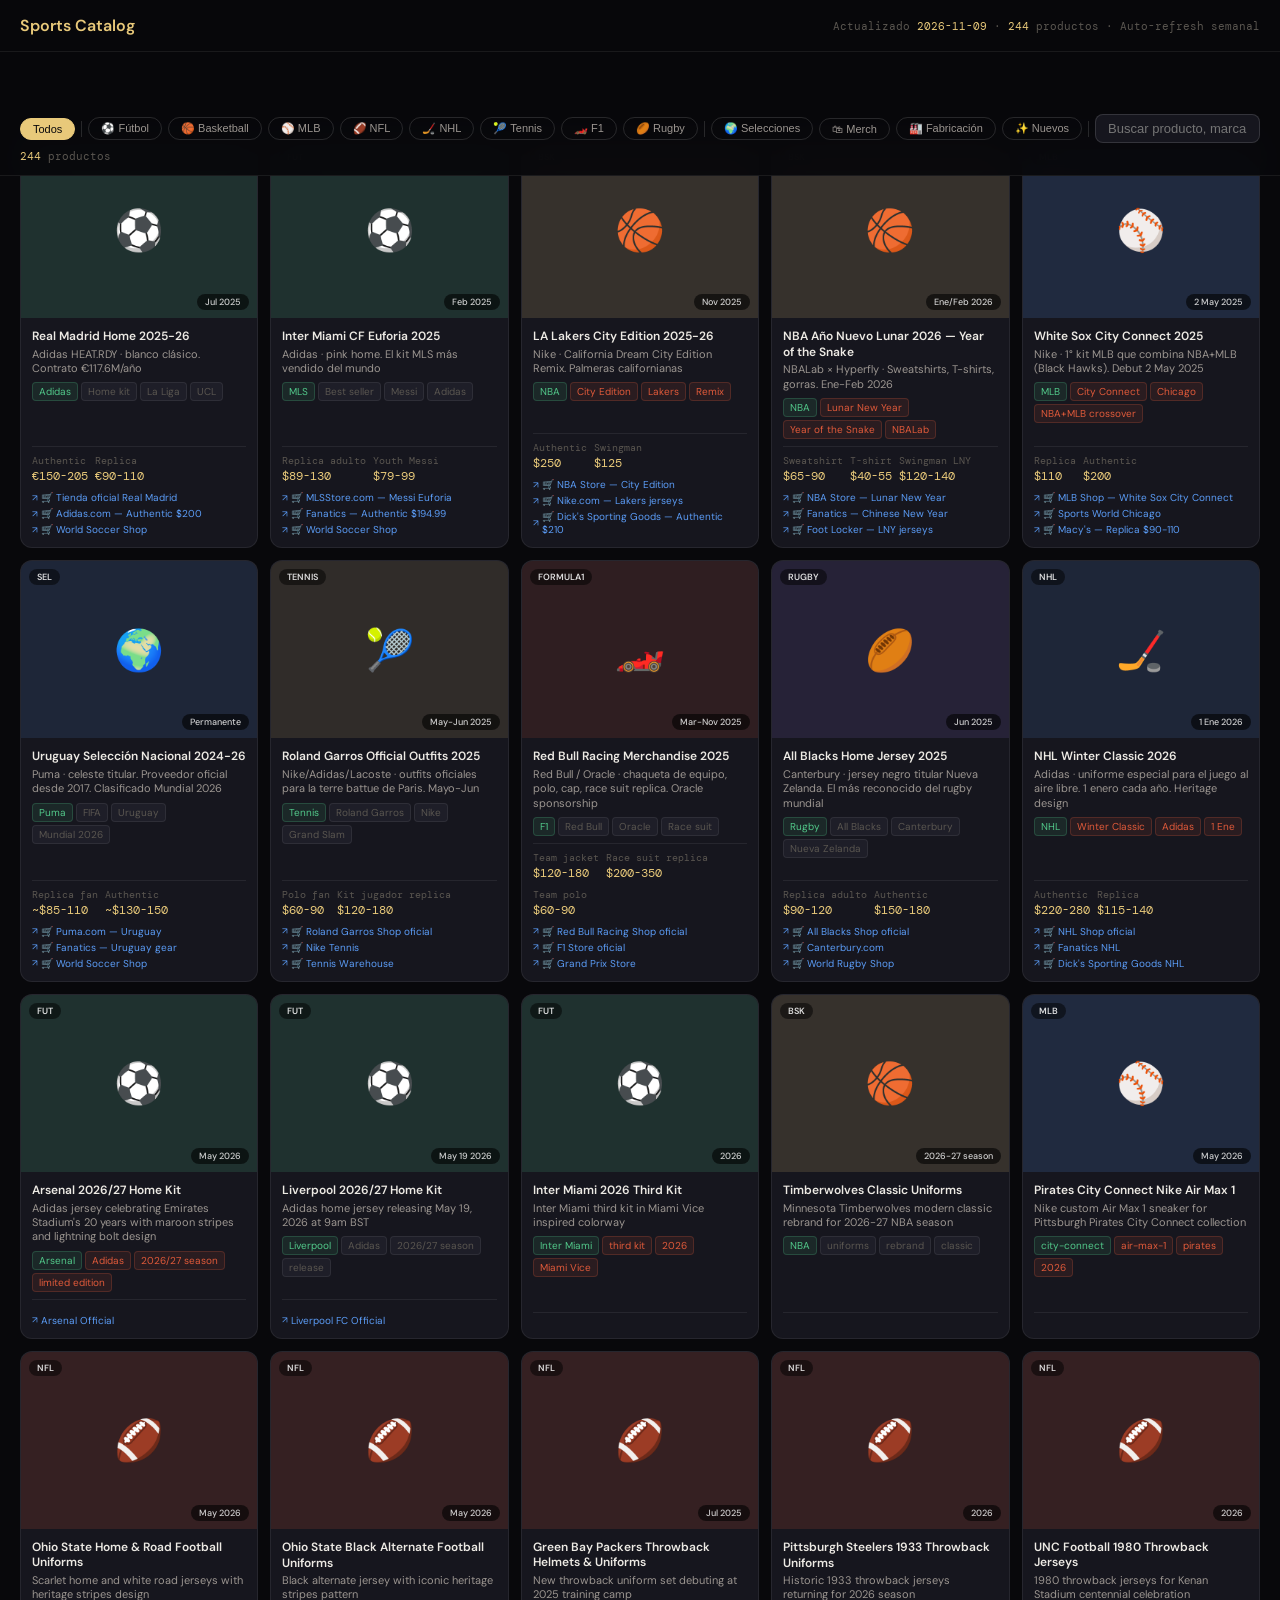
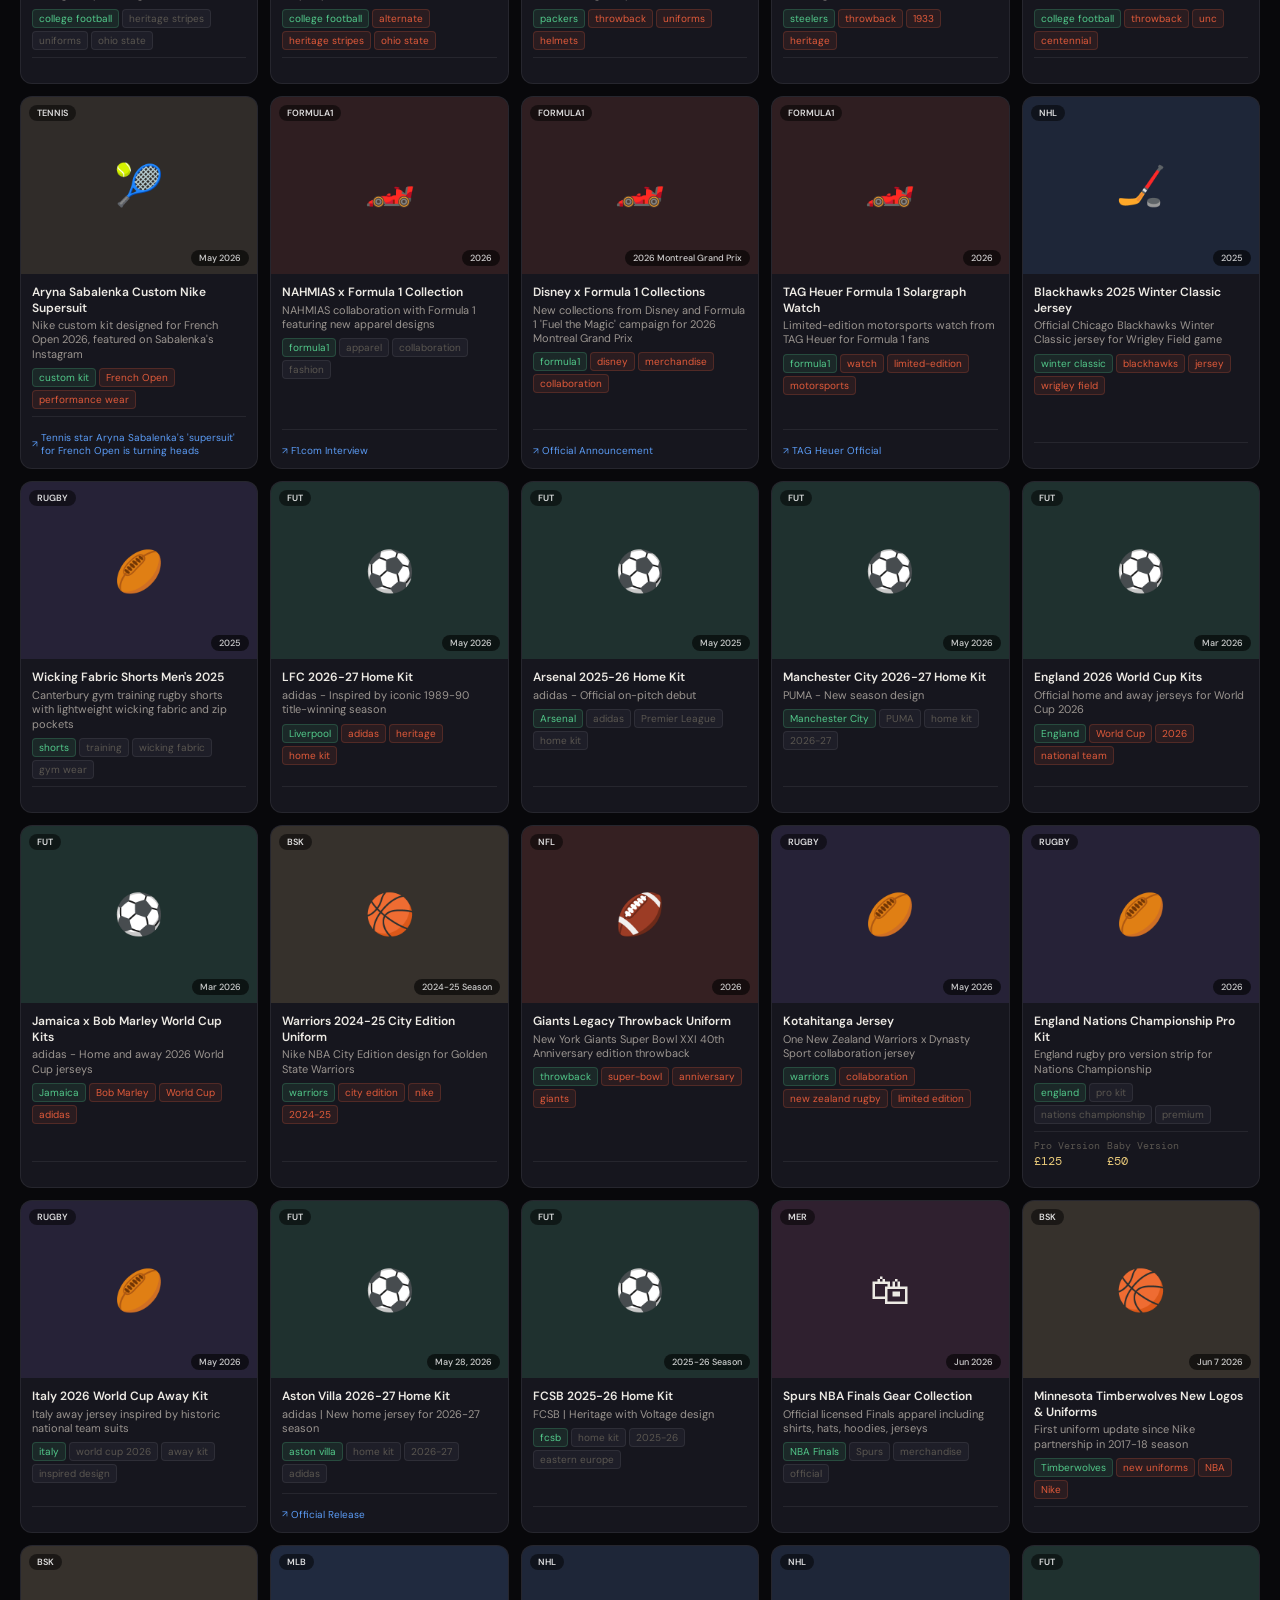
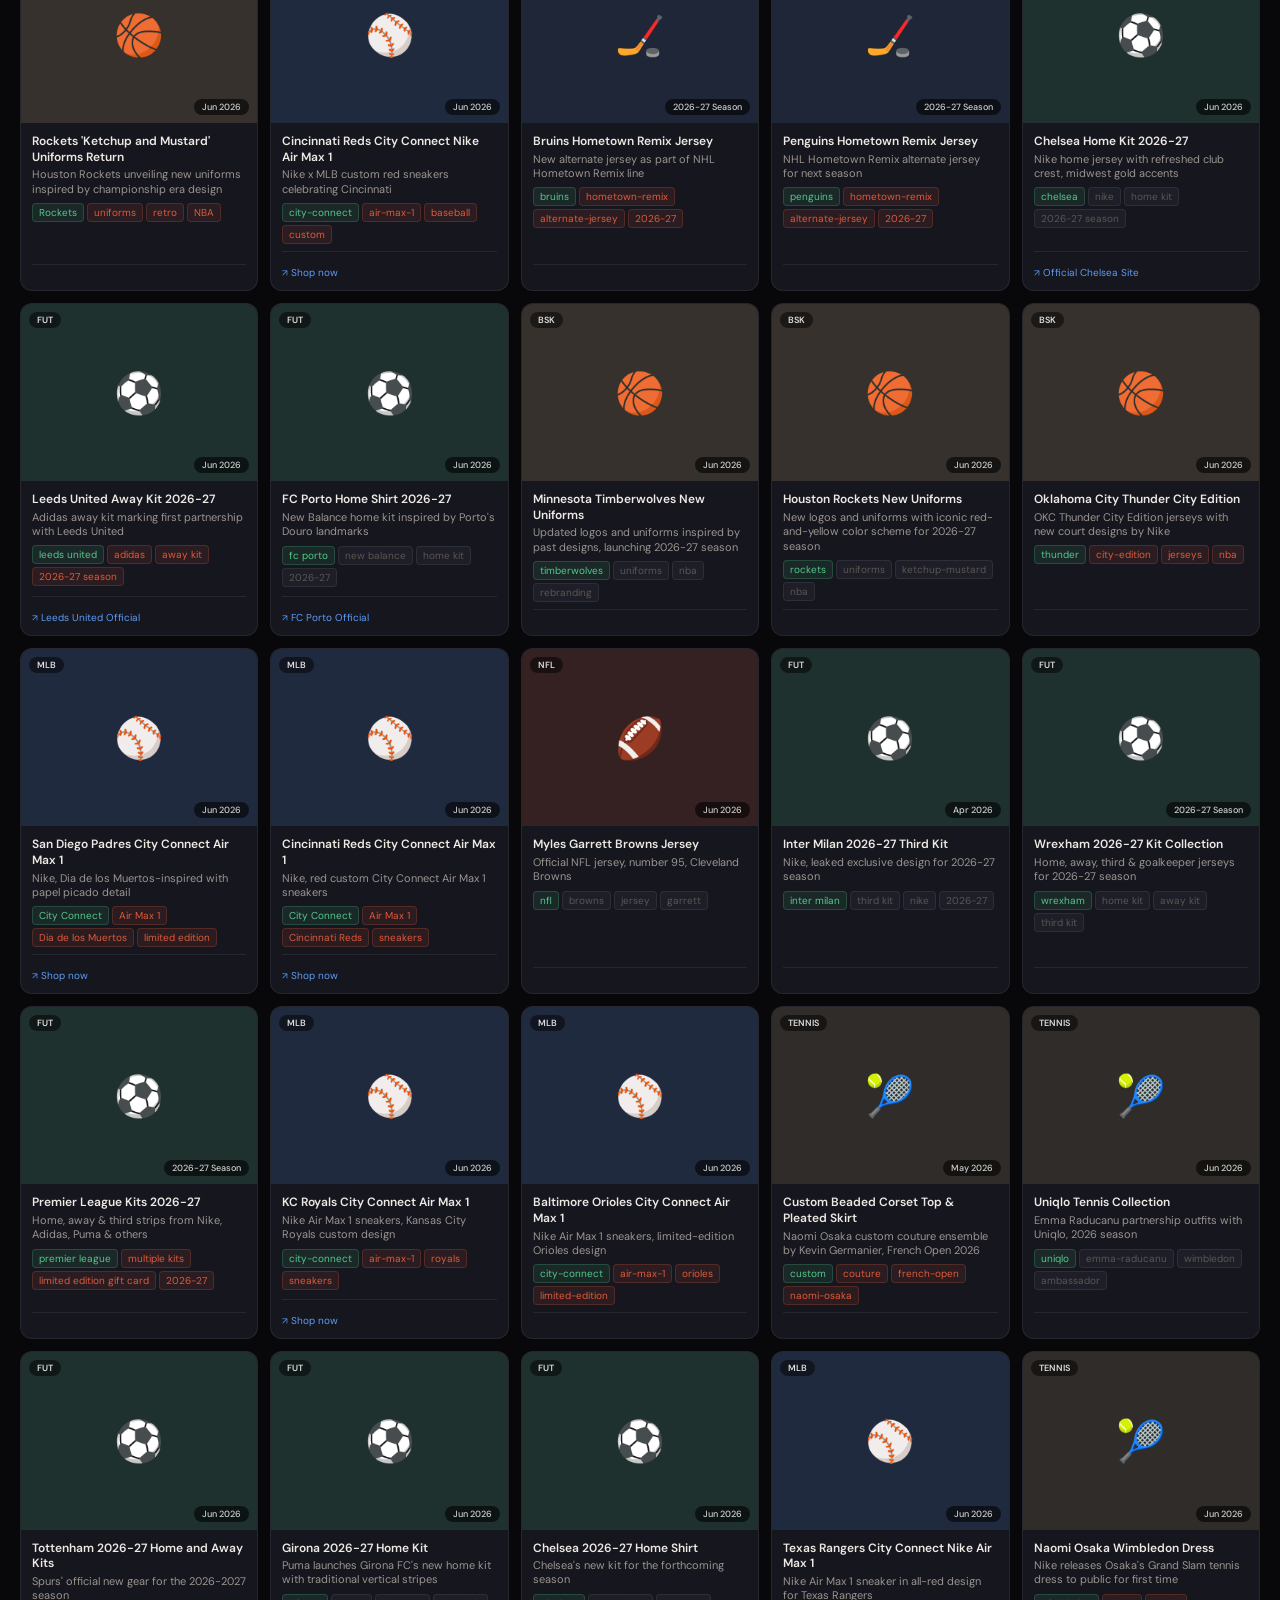
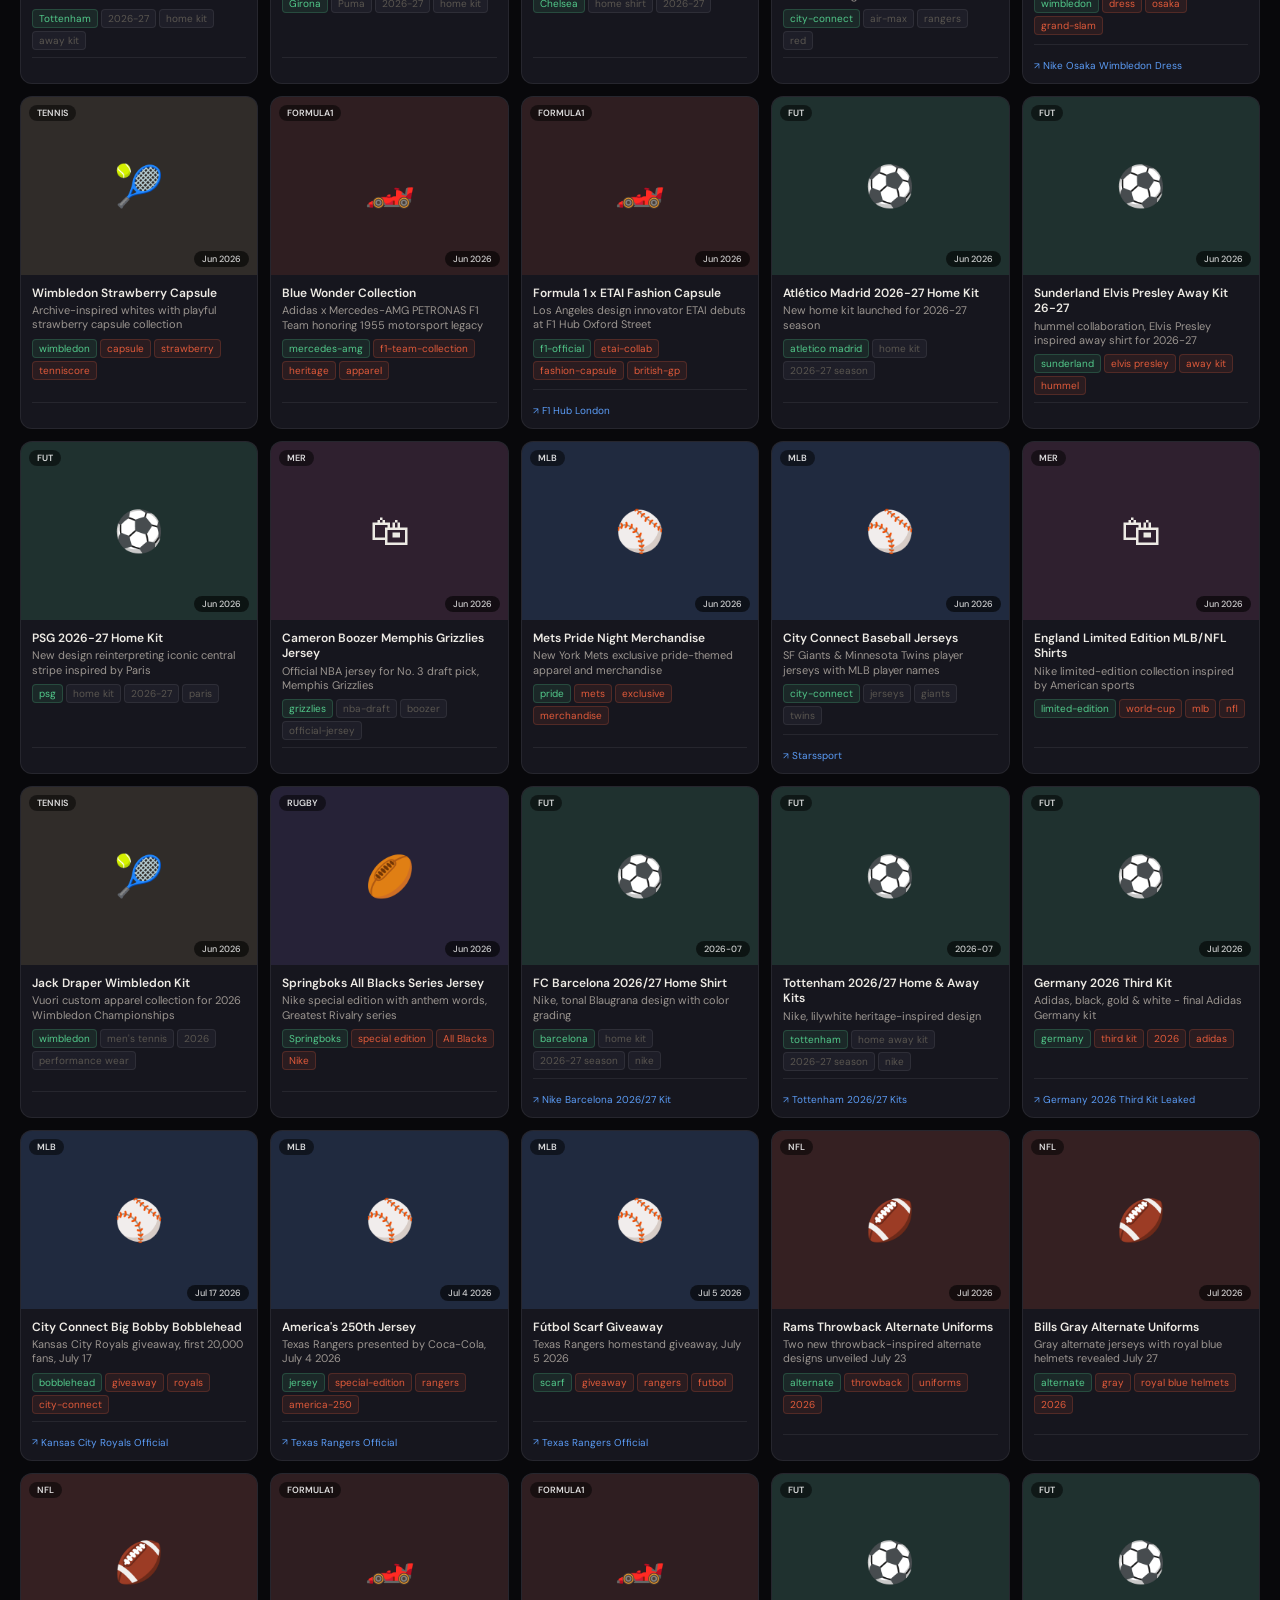
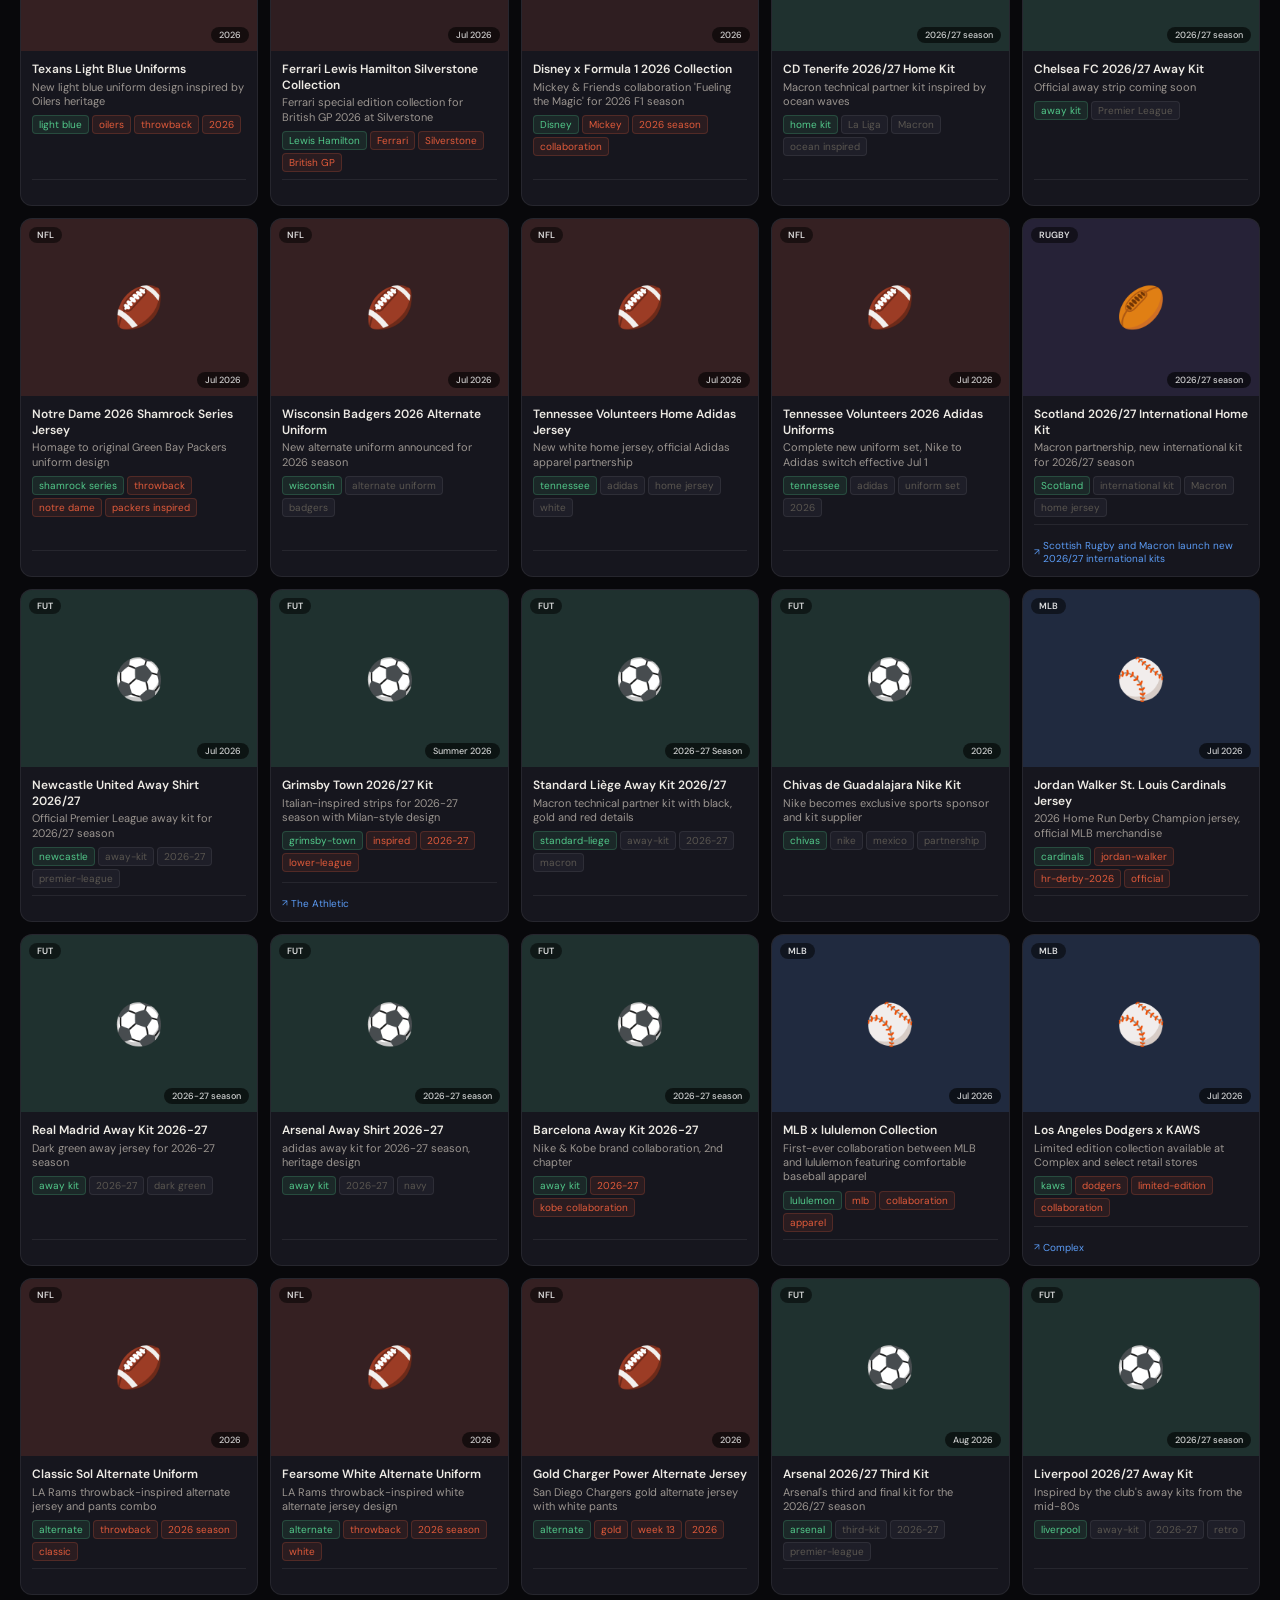
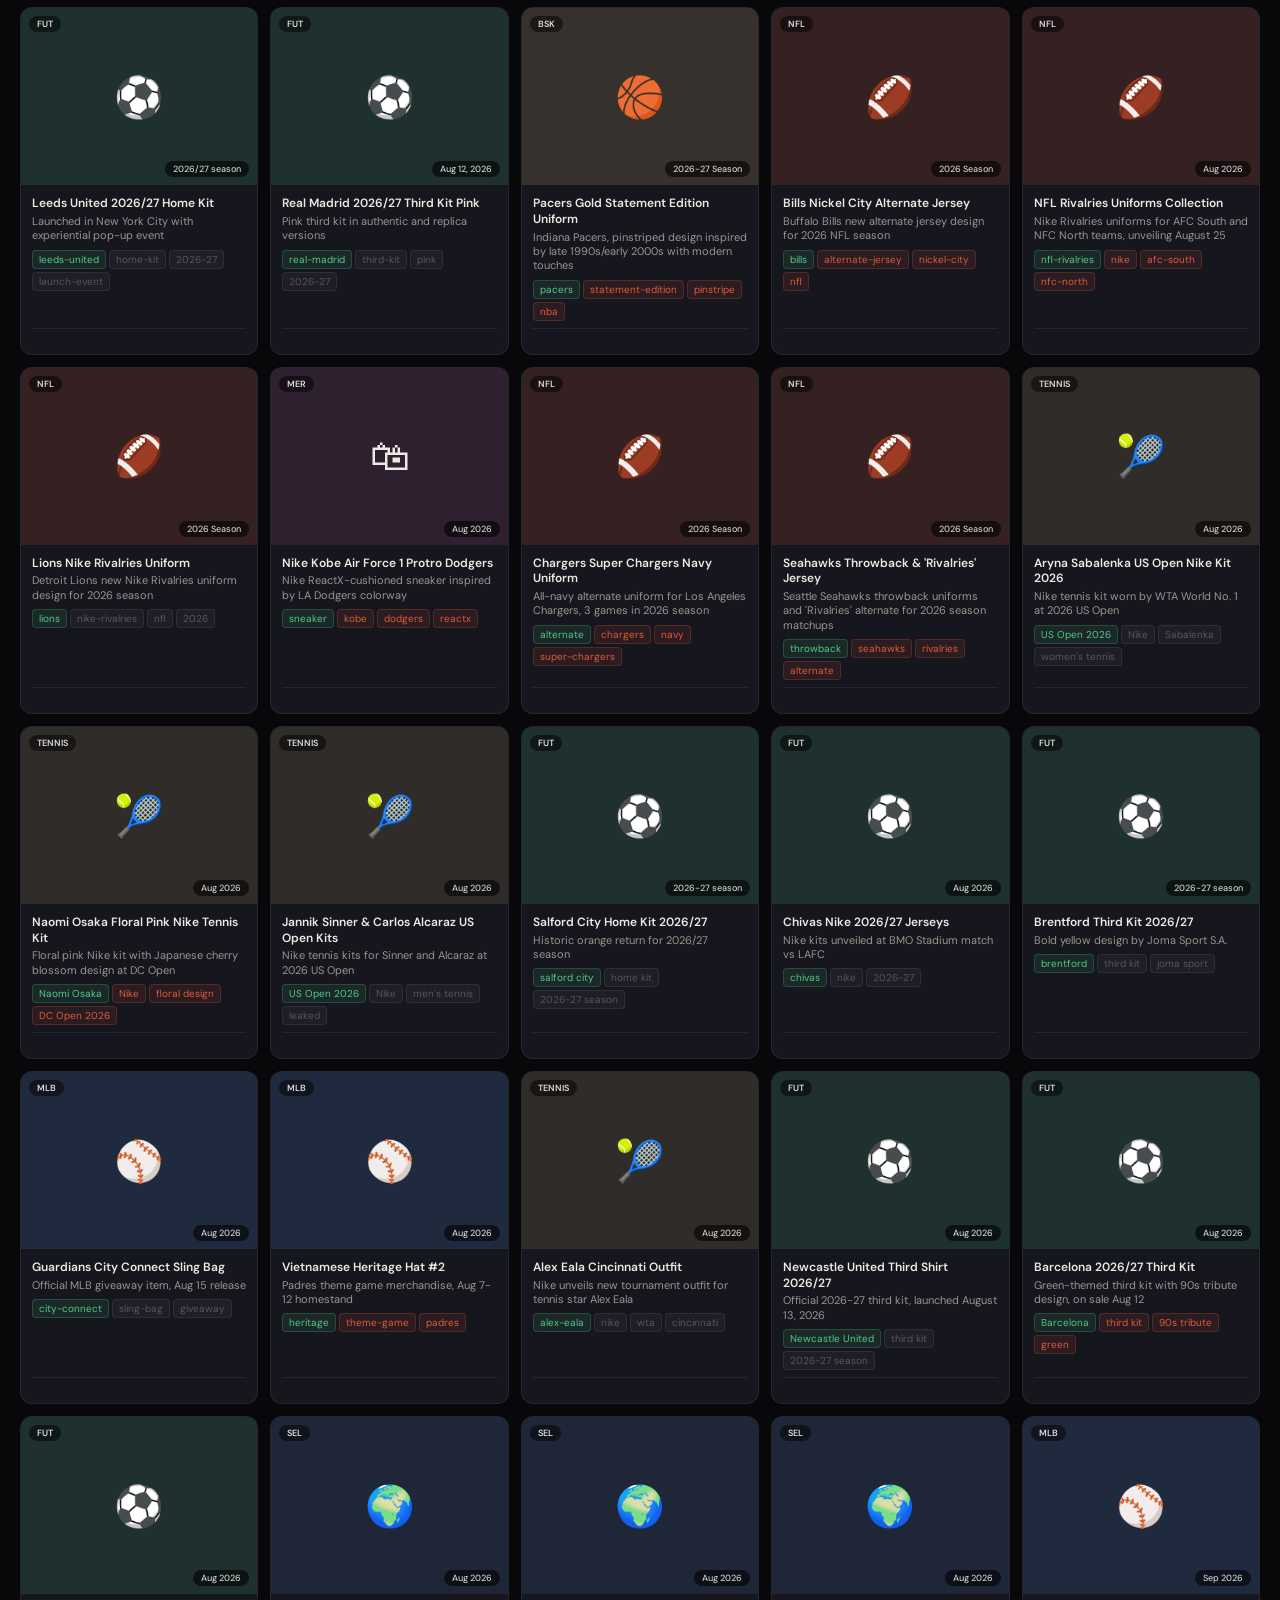
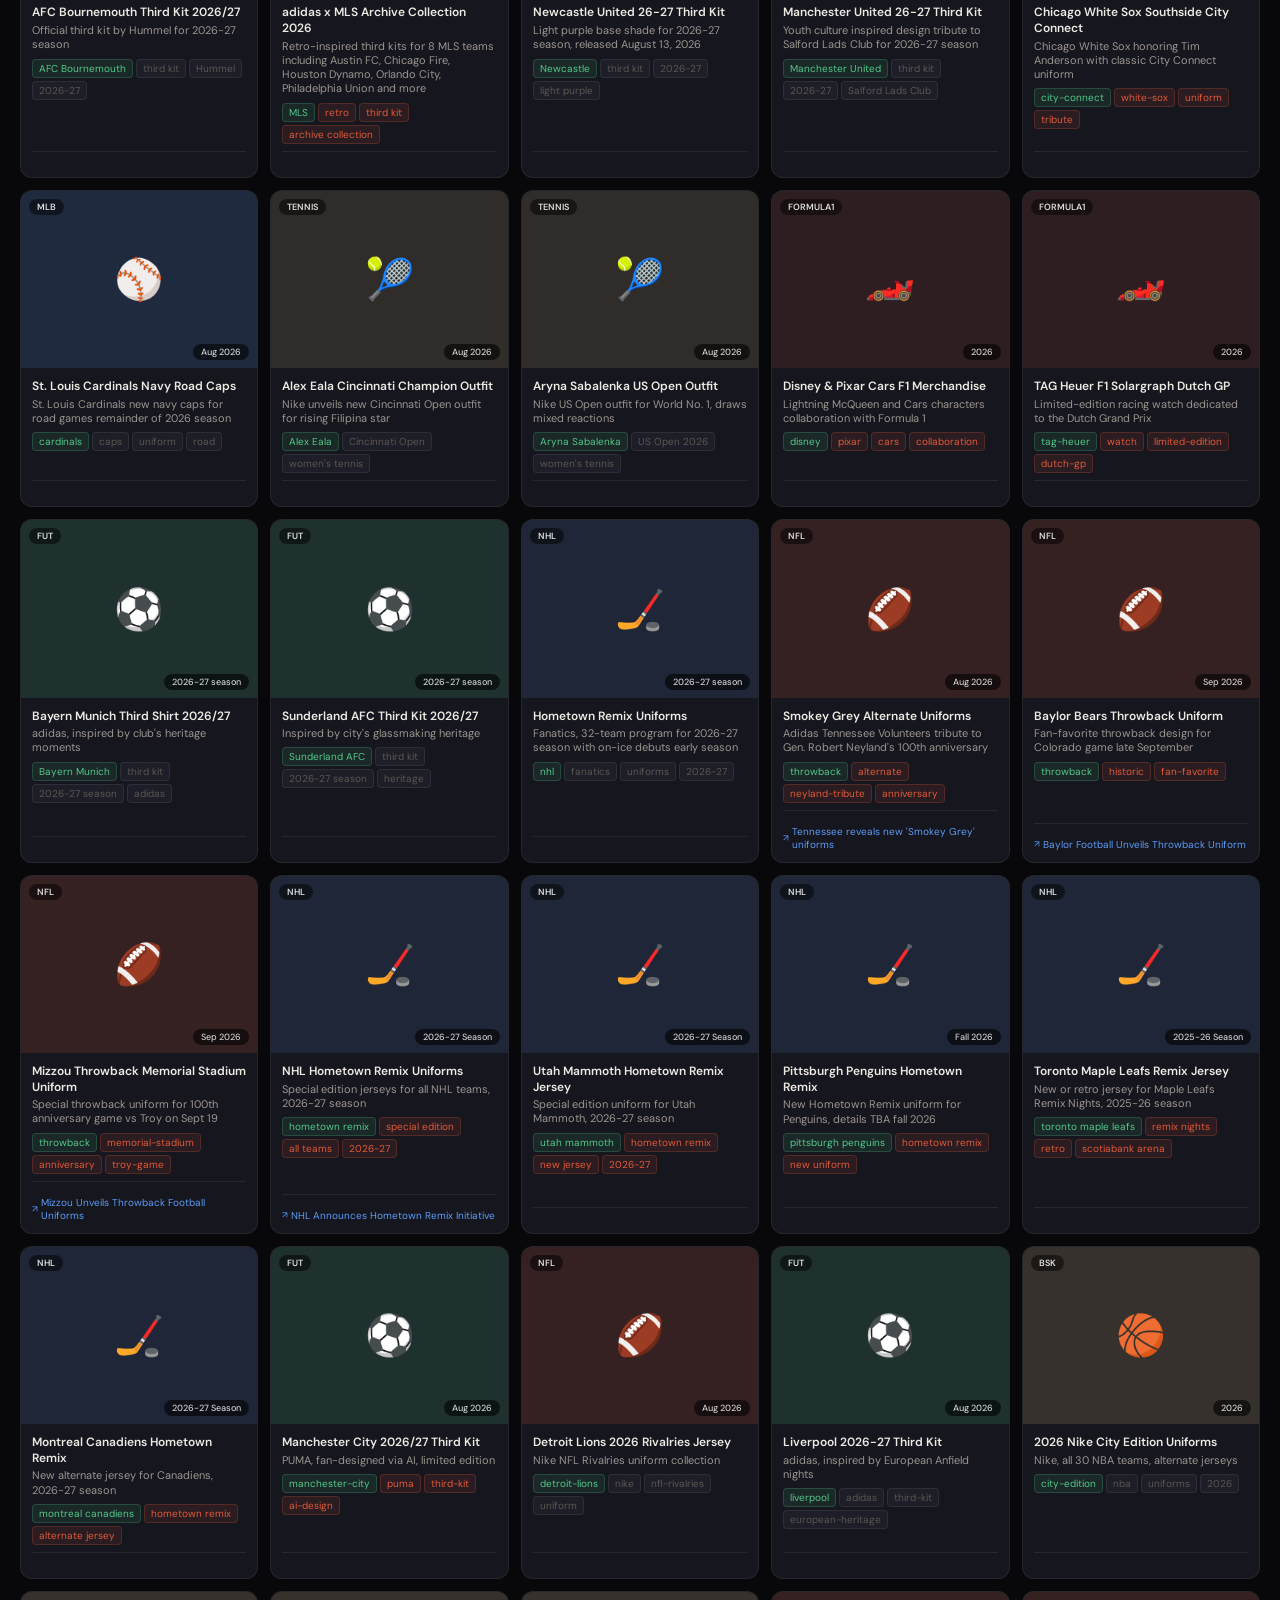
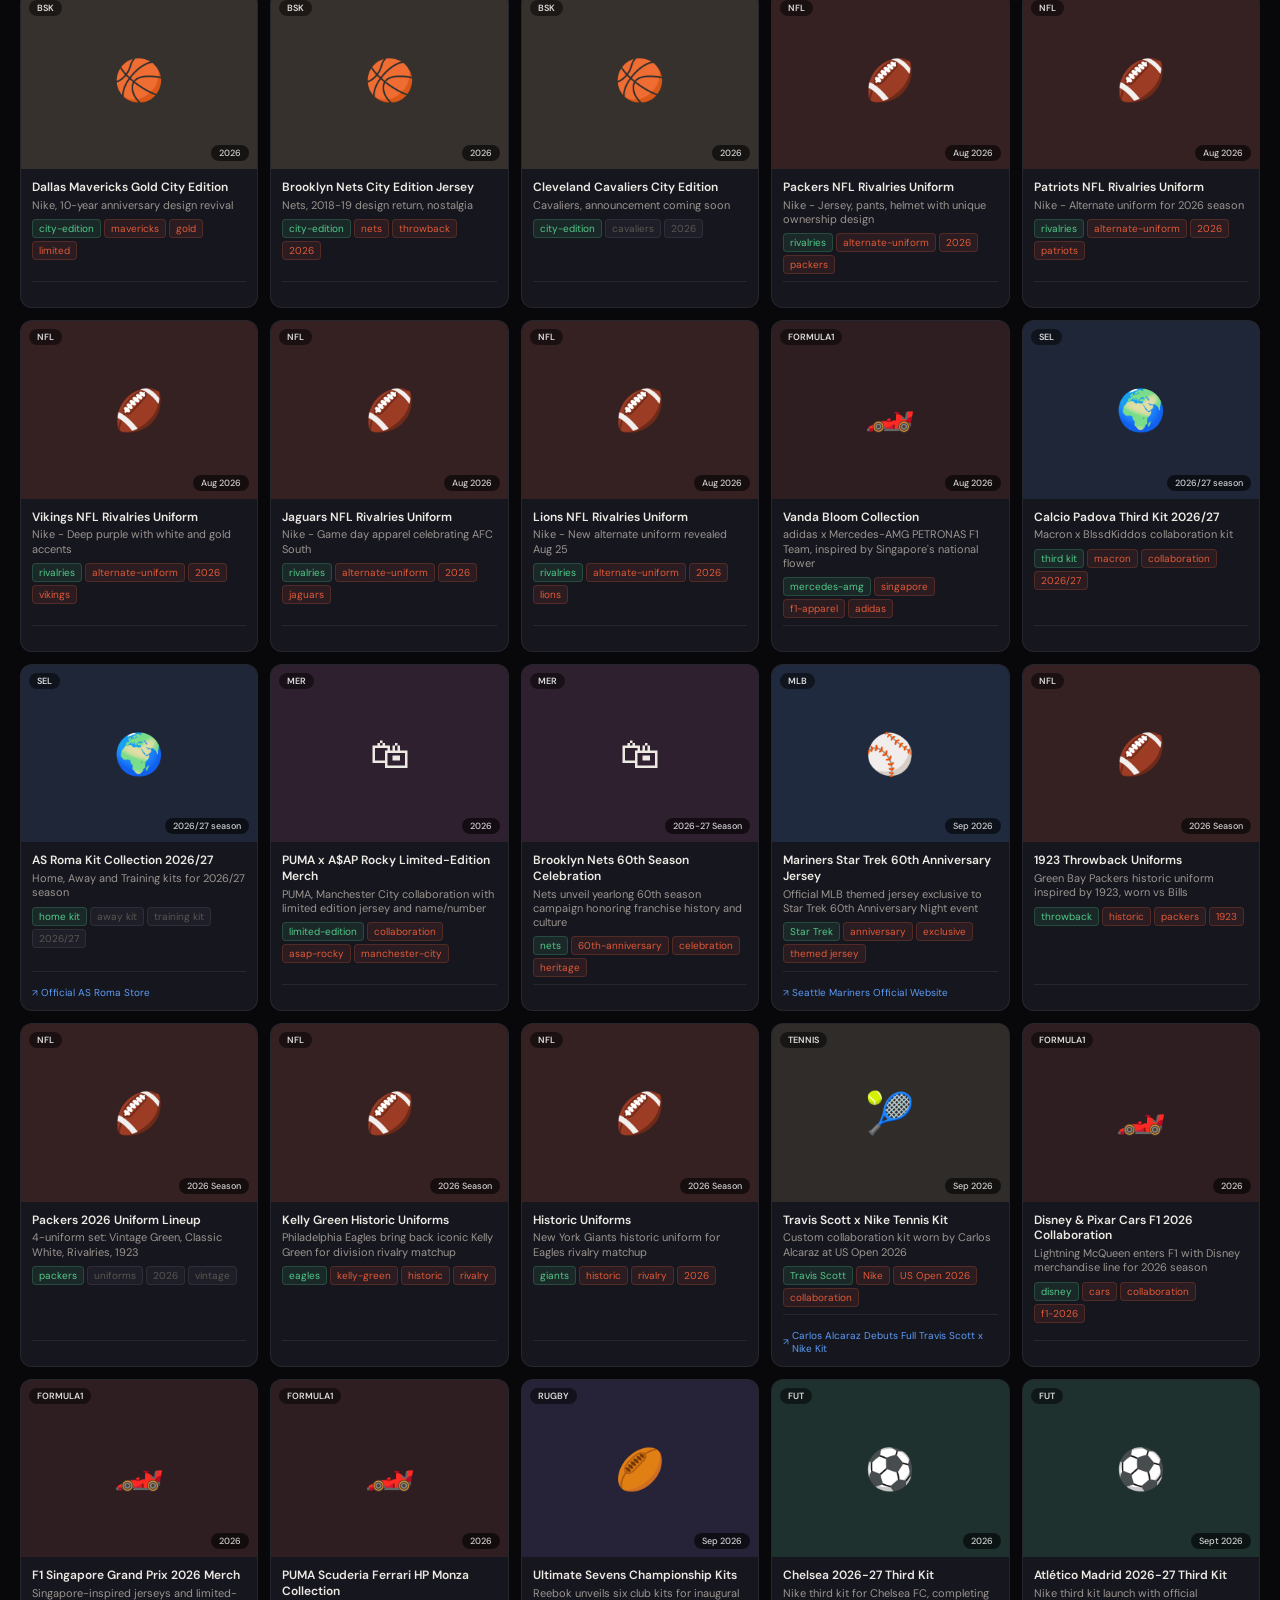
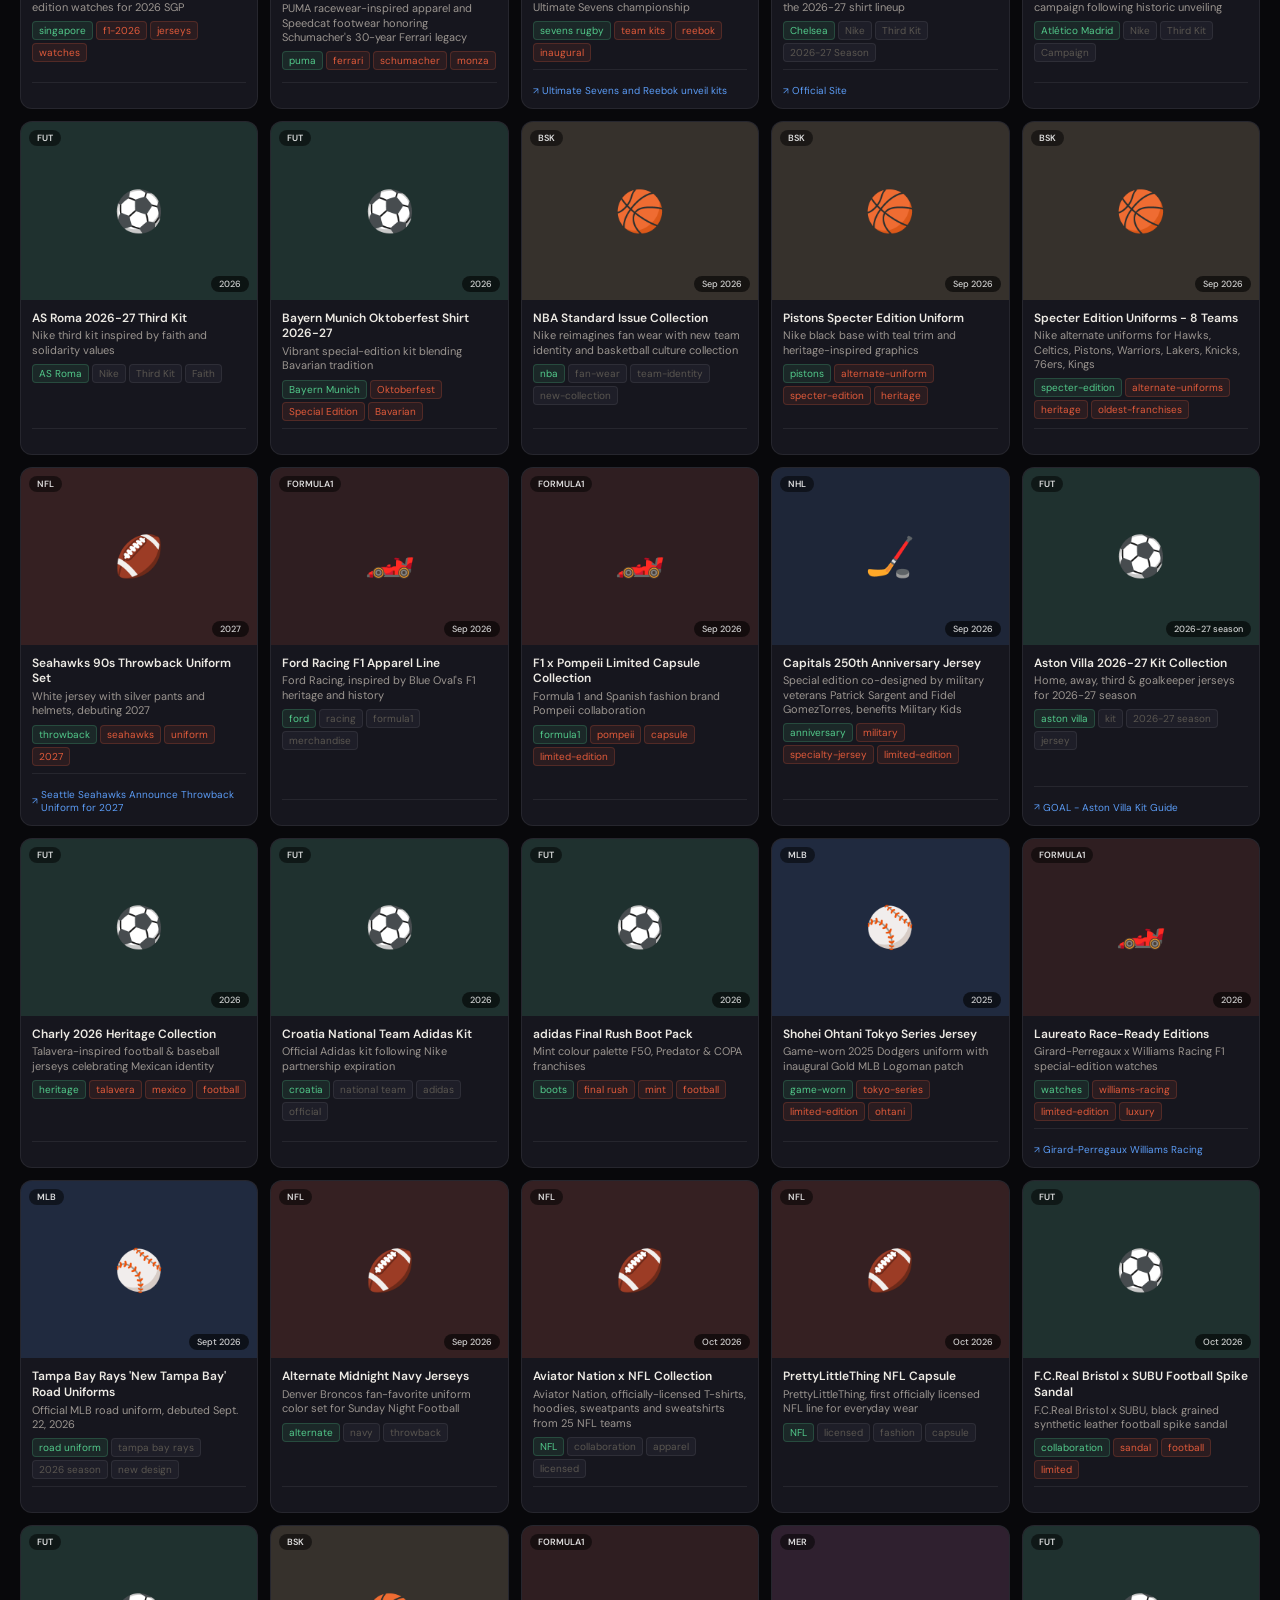
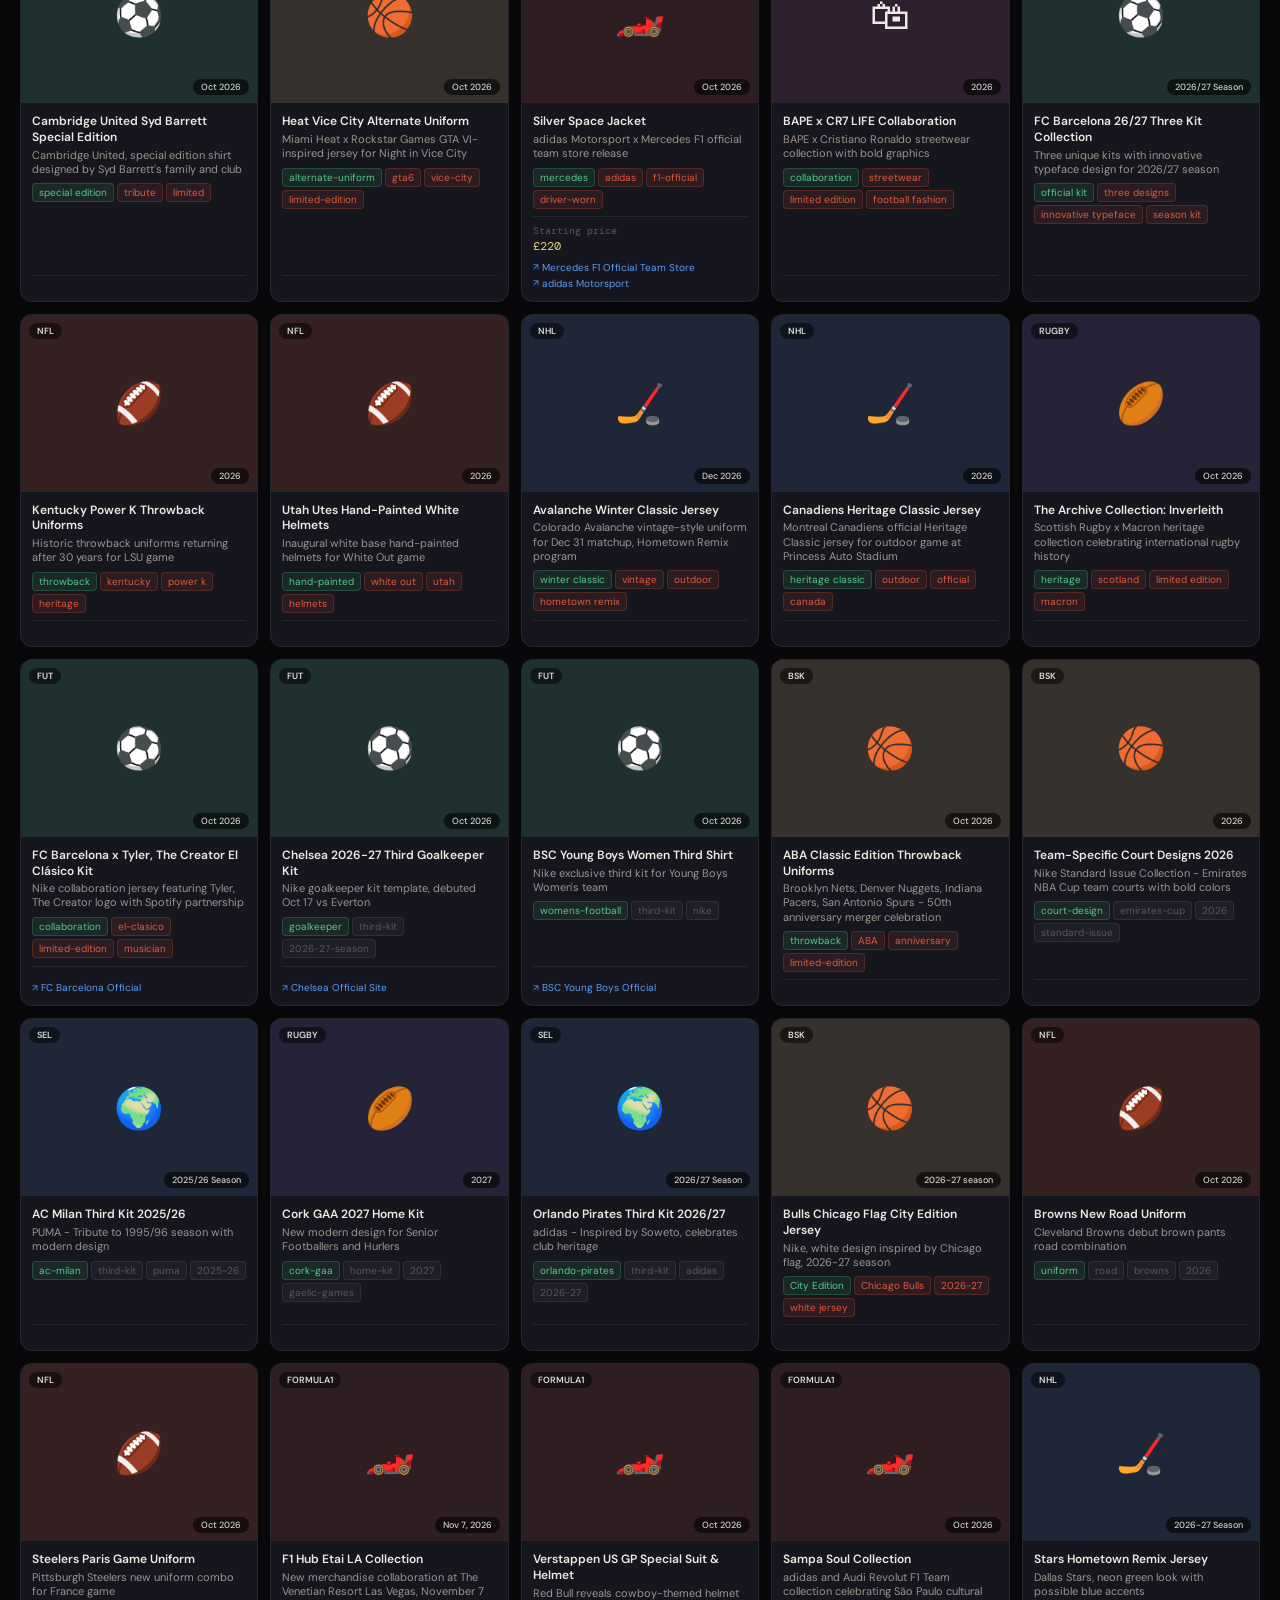
==== commit eaef75c6: "Auto-update: 2026-11-09 sports catalog refresh" ====
--- a/site/index.html
+++ b/site/index.html
@@ -3,7 +3,7 @@
 <head>
 <meta charset="UTF-8">
 <meta name="viewport" content="width=device-width, initial-scale=1.0">
-<title>Sports Catalog — Auto-updated 2026-11-02</title>
+<title>Sports Catalog — Auto-updated 2026-11-09</title>
 <link href="https://fonts.googleapis.com/css2?family=DM+Sans:opsz,wght@9..40,400;9..40,500;9..40,600&family=DM+Mono:wght@400;500&display=swap" rel="stylesheet">
 <style>
 :root{--bg:#08080b;--bg3:#16161e;--bg4:#1e1e28;--b:rgba(255,255,255,0.07);--b2:rgba(255,255,255,0.13);--tx:#edeae4;--tx2:#9b9590;--tx3:#5a5650;--gold:#e8c97a;--green:#52c98a;--blue:#5b9cf6;--red:#e05a3a;--pink:#e06fa8;--sans:'DM Sans',system-ui,sans-serif;--mono:'DM Mono',monospace}
@@ -52,7 +52,7 @@
 <body>
 <header id="tb">
   <div class="logo">Sports Catalog</div>
-  <div class="meta">Actualizado <span>2026-11-02</span> · <span id="tc">235</span> productos · Auto-refresh semanal</div>
+  <div class="meta">Actualizado <span>2026-11-09</span> · <span id="tc">244</span> productos · Auto-refresh semanal</div>
 </header>
 <div id="ctrl">
   <button class="fp on" onclick="filt('all',this)">Todos</button>
@@ -77,11 +77,11 @@
 <div id="grid"></div>
 <footer id="footer">
   <strong style="color:var(--tx2)">Sports Catalog</strong> · Actualización automática semanal vía GitHub Actions + Claude API ·
-  Última actualización: 2026-11-02 · 235 productos indexados ·
+  Última actualización: 2026-11-09 · 244 productos indexados ·
   <a href="https://github.com" target="_blank">Ver código fuente en GitHub</a>
 </footer>
 <script>
-const ALL = [{"id": "rm-home-2526", "cat": "fut", "t": "Real Madrid Home 2025-26", "sub": "Adidas HEAT.RDY · blanco clásico. Contrato €117.6M/año", "tags": ["Adidas", "Home kit", "La Liga", "UCL"], "date": "Jul 2025", "prices": [{"l": "Authentic", "v": "€150-205"}, {"l": "Replica", "v": "€90-110"}], "links": [{"t": "🛒 Tienda oficial Real Madrid", "u": "https://us.shop.realmadrid.com/es/products/rmcfmz0899-mens-home-jersey-25-26-white"}, {"t": "🛒 Adidas.com — Authentic $200", "u": "https://www.adidas.com/us/real-madrid-25-26-home-authentic-jersey/JV5918.html"}, {"t": "🛒 World Soccer Shop", "u": "https://www.worldsoccershop.com/buy/real-madrid-2025-2026-jerseys"}, {"t": "🛒 LaLiga Store", "u": "https://www2.laligastore.com/en/real-madrid/t-14207102+z-9487992-2683164900"}], "brand": "Adidas", "special": false, "added_date": "2026-05-17"}, {"id": "miami-euforia-2025", "cat": "fut", "t": "Inter Miami CF Euforia 2025", "sub": "Adidas · pink home. El kit MLS más vendido del mundo", "tags": ["MLS", "Best seller", "Messi", "Adidas"], "date": "Feb 2025", "prices": [{"l": "Replica adulto", "v": "$89-130"}, {"l": "Youth Messi", "v": "$79-99"}], "links": [{"t": "🛒 MLSStore.com — Messi Euforia", "u": "https://www.mlsstore.com/es/inter-miami-cf/mens-inter-miami-cf-lionel-messi-adidas-light-pink-2025-euforia-replica-player-jersey/t-21257796+p-572267848552586+z-9-2563664462"}, {"t": "🛒 Fanatics — Authentic $194.99", "u": "https://www.fanatics.com/mls/inter-miami-cf/o-3577+t-76706629+z-97877-2244091536"}, {"t": "🛒 World Soccer Shop", "u": "https://www.worldsoccershop.com/shop/details/inter-miami-cf-2025-home-jersey-by-adidas_A1108753"}, {"t": "📰 Nota oficial lanzamiento", "u": "https://www.intermiamicf.com/news/inter-miami-cf-unveils-euforia-club-s-new-2025-and-2026-pink-home-kit"}], "brand": "Adidas", "special": false, "added_date": "2026-05-17"}, {"id": "lakers-city-2526", "cat": "bsk", "t": "LA Lakers City Edition 2025-26", "sub": "Nike · California Dream City Edition Remix. Palmeras californianas", "tags": ["NBA", "City Edition", "Lakers", "Remix"], "date": "Nov 2025", "prices": [{"l": "Authentic", "v": "$250"}, {"l": "Swingman", "v": "$125"}], "links": [{"t": "🛒 NBA Store — City Edition", "u": "https://store.nba.com/los-angeles-lakers/city-edition/t-25478568+c-1223050524+z-97-2210389272"}, {"t": "🛒 Nike.com — Lakers jerseys", "u": "https://www.nike.com/w/los-angeles-lakers-6m6dc"}, {"t": "🛒 Dick's Sporting Goods — Authentic $210", "u": "https://www.dickssportinggoods.com/f/los-angeles-lakers-nba-city-edition-apparel-gear-3452-1561609"}, {"t": "🛒 Global NBA Store", "u": "https://global.nbastore.com/en/los-angeles-lakers/city-edition/t-25478568+c-1223050524+z-97-2210389272"}], "brand": "Nike", "special": true, "added_date": "2026-05-17"}, {"id": "nba-lunar-snake-2026", "cat": "bsk", "t": "NBA Año Nuevo Lunar 2026 — Year of the Snake", "sub": "NBALab × Hyperfly · Sweatshirts, T-shirts, gorras. Ene-Feb 2026", "tags": ["NBA", "Lunar New Year", "Year of the Snake", "NBALab"], "date": "Ene/Feb 2026", "prices": [{"l": "Sweatshirt", "v": "$65-90"}, {"l": "T-shirt", "v": "$40-55"}, {"l": "Swingman LNY", "v": "$120-140"}], "links": [{"t": "🛒 NBA Store — Lunar New Year", "u": "https://store.nba.com/lunar-new-year/c-4525738841+z-901857-3022056735"}, {"t": "🛒 Fanatics — Chinese New Year", "u": "https://www.fanatics.com/nba/chinese-new-year-gear/o-1381+c-20086061+z-8375-2690202837"}, {"t": "🛒 Foot Locker — LNY jerseys", "u": "https://www.footlocker.com/buy/nba-chinese-new-year-jersey-0aez11a"}], "brand": "Nike/NBALab", "special": true, "added_date": "2026-05-17"}, {"id": "whitesox-city-2025", "cat": "mlb", "t": "White Sox City Connect 2025", "sub": "Nike · 1° kit MLB que combina NBA+MLB (Black Hawks). Debut 2 May 2025", "tags": ["MLB", "City Connect", "Chicago", "NBA+MLB crossover"], "date": "2 May 2025", "prices": [{"l": "Replica", "v": "$110"}, {"l": "Authentic", "v": "$200"}], "links": [{"t": "🛒 MLB Shop — White Sox City Connect", "u": "https://www.mlbshop.com/chicago-white-sox/2025-mlb-city-connect/t-36554212+c-6739127486+z-97-689062974"}, {"t": "🛒 Sports World Chicago", "u": "https://www.sportsworldchicago.com/Chicago-White-Sox-City-Connect/"}, {"t": "🛒 Macy's — Replica $90-110", "u": "https://www.macys.com/shop/product/nike-mens-red-chicago-white-sox-2025-city-connect-limited-jersey?ID=22400476"}, {"t": "📰 Newsweek — Dónde comprar", "u": "https://www.newsweek.com/sports/mlb/how-buy-chicago-white-sox-2025-city-connect-jerseys-hats-gear-2065823"}], "brand": "Nike", "special": true, "added_date": "2026-05-17"}, {"id": "uruguay-puma-2024", "cat": "sel", "t": "Uruguay Selección Nacional 2024-26", "sub": "Puma · celeste titular. Proveedor oficial desde 2017. Clasificado Mundial 2026", "tags": ["Puma", "FIFA", "Uruguay", "Mundial 2026"], "date": "Permanente", "prices": [{"l": "Replica fan", "v": "~$85-110"}, {"l": "Authentic", "v": "~$130-150"}], "links": [{"t": "🛒 Puma.com — Uruguay", "u": "https://www.puma.com/en/uruguay"}, {"t": "🛒 Fanatics — Uruguay gear", "u": "https://www.fanatics.com/soccer/uruguay"}, {"t": "🛒 World Soccer Shop", "u": "https://www.worldsoccershop.com/national-teams/uruguay-soccer-jerseys"}], "brand": "Puma", "special": false, "added_date": "2026-05-17"}, {"id": "roland-garros-outfit-2025", "cat": "tennis", "t": "Roland Garros Official Outfits 2025", "sub": "Nike/Adidas/Lacoste · outfits oficiales para la terre battue de Paris. Mayo-Jun", "tags": ["Tennis", "Roland Garros", "Nike", "Grand Slam", "Clay court"], "date": "May-Jun 2025", "prices": [{"l": "Polo fan", "v": "$60-90"}, {"l": "Kit jugador replica", "v": "$120-180"}], "links": [{"t": "🛒 Roland Garros Shop oficial", "u": "https://www.rolandgarros.com/en-us/shop"}, {"t": "🛒 Nike Tennis", "u": "https://www.nike.com/w/tennis"}, {"t": "🛒 Tennis Warehouse", "u": "https://www.tenniswarehouse.com"}], "brand": "Nike/Adidas/Lacoste", "special": false, "added_date": "2026-05-17"}, {"id": "f1-redbull-merch-2025", "cat": "formula1", "t": "Red Bull Racing Merchandise 2025", "sub": "Red Bull / Oracle · chaqueta de equipo, polo, cap, race suit replica. Oracle sponsorship", "tags": ["F1", "Red Bull", "Oracle", "Race suit", "Team gear"], "date": "Mar-Nov 2025", "prices": [{"l": "Team jacket", "v": "$120-180"}, {"l": "Race suit replica", "v": "$200-350"}, {"l": "Team polo", "v": "$60-90"}], "links": [{"t": "🛒 Red Bull Racing Shop oficial", "u": "https://www.redbullracing.com/shop"}, {"t": "🛒 F1 Store oficial", "u": "https://www.formula1.com/en/shop"}, {"t": "🛒 Grand Prix Store", "u": "https://www.grandprixstore.com"}], "brand": "Red Bull/Oracle", "special": false, "added_date": "2026-05-17"}, {"id": "allblacks-home-2025", "cat": "rugby", "t": "All Blacks Home Jersey 2025", "sub": "Canterbury · jersey negro titular Nueva Zelanda. El más reconocido del rugby mundial", "tags": ["Rugby", "All Blacks", "Canterbury", "Nueva Zelanda", "Home kit"], "date": "Jun 2025", "prices": [{"l": "Replica adulto", "v": "$90-120"}, {"l": "Authentic", "v": "$150-180"}], "links": [{"t": "🛒 All Blacks Shop oficial", "u": "https://www.allblacks.com/shop"}, {"t": "🛒 Canterbury.com", "u": "https://www.canterburysport.com"}, {"t": "🛒 World Rugby Shop", "u": "https://store.world.rugby"}], "brand": "Canterbury", "special": false, "added_date": "2026-05-17"}, {"id": "nhl-winter-classic-2026", "cat": "nhl", "t": "NHL Winter Classic 2026", "sub": "Adidas · uniforme especial para el juego al aire libre. 1 enero cada año. Heritage design", "tags": ["NHL", "Winter Classic", "Adidas", "1 Ene", "Heritage"], "date": "1 Ene 2026", "prices": [{"l": "Authentic", "v": "$220-280"}, {"l": "Replica", "v": "$115-140"}], "links": [{"t": "🛒 NHL Shop oficial", "u": "https://www.nhlshop.com"}, {"t": "🛒 Fanatics NHL", "u": "https://www.fanatics.com/nhl"}, {"t": "🛒 Dick's Sporting Goods NHL", "u": "https://www.dickssportinggoods.com/f/nhl-jerseys"}], "brand": "Adidas", "special": true, "added_date": "2026-05-17"}, {"id": "arsenal-home-2026-27", "cat": "fut", "t": "Arsenal 2026/27 Home Kit", "sub": "Adidas jersey celebrating Emirates Stadium's 20 years with maroon stripes and lightning bolt design", "tags": ["Arsenal", "Adidas", "2026/27 season", "limited edition", "Emirates Stadium"], "date": "May 2026", "prices": [], "links": [{"t": "Arsenal Official", "u": "https://www.arsenal.com"}], "brand": "Adidas", "special": true, "added_date": "2026-05-18", "auto_generated": true}, {"id": "liverpool-home-2026-27", "cat": "fut", "t": "Liverpool 2026/27 Home Kit", "sub": "Adidas home jersey releasing May 19, 2026 at 9am BST", "tags": ["Liverpool", "Adidas", "2026/27 season", "release"], "date": "May 19 2026", "prices": [], "links": [{"t": "Liverpool FC Official", "u": "https://www.liverpoolfc.com"}], "brand": "Adidas", "special": false, "added_date": "2026-05-18", "auto_generated": true}, {"id": "inter-miami-third-2026", "cat": "fut", "t": "Inter Miami 2026 Third Kit", "sub": "Inter Miami third kit in Miami Vice inspired colorway", "tags": ["Inter Miami", "third kit", "2026", "Miami Vice"], "date": "2026", "prices": [], "links": [], "brand": "", "special": true, "added_date": "2026-05-18", "auto_generated": true}, {"id": "timberwolves-classic-2026", "cat": "bsk", "t": "Timberwolves Classic Uniforms", "sub": "Minnesota Timberwolves modern classic rebrand for 2026-27 NBA season", "tags": ["NBA", "uniforms", "rebrand", "classic"], "date": "2026-27 season", "prices": [], "links": [], "brand": "Nike", "special": false, "added_date": "2026-05-18", "auto_generated": true}, {"id": "pirates-city-connect-airmax1-2026", "cat": "mlb", "t": "Pirates City Connect Nike Air Max 1", "sub": "Nike custom Air Max 1 sneaker for Pittsburgh Pirates City Connect collection", "tags": ["city-connect", "air-max-1", "pirates", "2026"], "date": "May 2026", "prices": [], "links": [], "brand": "Nike", "special": true, "added_date": "2026-05-18", "auto_generated": true}, {"id": "ohio-state-home-road-2026", "cat": "nfl", "t": "Ohio State Home & Road Football Uniforms", "sub": "Scarlet home and white road jerseys with heritage stripes design", "tags": ["college football", "heritage stripes", "uniforms", "ohio state"], "date": "May 2026", "prices": [], "links": [], "brand": "Ohio State Athletics", "special": false, "added_date": "2026-05-18", "auto_generated": true}, {"id": "ohio-state-black-alternate-2026", "cat": "nfl", "t": "Ohio State Black Alternate Football Uniforms", "sub": "Black alternate jersey with iconic heritage stripes pattern", "tags": ["college football", "alternate", "heritage stripes", "ohio state"], "date": "May 2026", "prices": [], "links": [], "brand": "Ohio State Athletics", "special": true, "added_date": "2026-05-18", "auto_generated": true}, {"id": "packers-throwback-2025", "cat": "nfl", "t": "Green Bay Packers Throwback Helmets & Uniforms", "sub": "New throwback uniform set debuting at 2025 training camp", "tags": ["packers", "throwback", "uniforms", "helmets"], "date": "Jul 2025", "prices": [], "links": [], "brand": "Green Bay Packers", "special": true, "added_date": "2026-05-18", "auto_generated": true}, {"id": "steelers-1933-throwback-2026", "cat": "nfl", "t": "Pittsburgh Steelers 1933 Throwback Uniforms", "sub": "Historic 1933 throwback jerseys returning for 2026 season", "tags": ["steelers", "throwback", "1933", "heritage"], "date": "2026", "prices": [], "links": [], "brand": "Pittsburgh Steelers", "special": true, "added_date": "2026-05-18", "auto_generated": true}, {"id": "unc-1980-throwback-2026", "cat": "nfl", "t": "UNC Football 1980 Throwback Jerseys", "sub": "1980 throwback jerseys for Kenan Stadium centennial celebration", "tags": ["college football", "throwback", "unc", "centennial"], "date": "2026", "prices": [], "links": [], "brand": "UNC Athletics", "special": true, "added_date": "2026-05-18", "auto_generated": true}, {"id": "sabalenka-nike-supersuit-2026", "cat": "tennis", "t": "Aryna Sabalenka Custom Nike Supersuit", "sub": "Nike custom kit designed for French Open 2026, featured on Sabalenka's Instagram", "tags": ["custom kit", "French Open", "performance wear"], "date": "May 2026", "prices": [], "links": [{"t": "Tennis star Aryna Sabalenka's 'supersuit' for French Open is turning heads", "u": "https://example.com/sabalenka-nike-supersuit"}], "brand": "Nike", "special": true, "added_date": "2026-05-18", "auto_generated": true}, {"id": "nahmias-formula1-2026", "cat": "formula1", "t": "NAHMIAS x Formula 1 Collection", "sub": "NAHMIAS collaboration with Formula 1 featuring new apparel designs", "tags": ["formula1", "apparel", "collaboration", "fashion"], "date": "2026", "prices": [], "links": [{"t": "F1.com Interview", "u": "https://www.formula1.com"}], "brand": "NAHMIAS", "special": false, "added_date": "2026-05-18", "auto_generated": true}, {"id": "disney-f1-2026-collections", "cat": "formula1", "t": "Disney x Formula 1 Collections", "sub": "New collections from Disney and Formula 1 'Fuel the Magic' campaign for 2026 Montreal Grand Prix", "tags": ["formula1", "disney", "merchandise", "collaboration"], "date": "2026 Montreal Grand Prix", "prices": [], "links": [{"t": "Official Announcement", "u": "https://www.formula1.com"}], "brand": "Disney", "special": true, "added_date": "2026-05-18", "auto_generated": true}, {"id": "tagheuer-f1-solargraph-2026", "cat": "formula1", "t": "TAG Heuer Formula 1 Solargraph Watch", "sub": "Limited-edition motorsports watch from TAG Heuer for Formula 1 fans", "tags": ["formula1", "watch", "limited-edition", "motorsports"], "date": "2026", "prices": [], "links": [{"t": "TAG Heuer Official", "u": "https://www.tagheuer.com"}], "brand": "TAG Heuer", "special": true, "added_date": "2026-05-18", "auto_generated": true}, {"id": "blackhawks-winter-classic-2025", "cat": "nhl", "t": "Blackhawks 2025 Winter Classic Jersey", "sub": "Official Chicago Blackhawks Winter Classic jersey for Wrigley Field game", "tags": ["winter classic", "blackhawks", "jersey", "wrigley field", "2025"], "date": "2025", "prices": [], "links": [], "brand": "Official NHL", "special": true, "added_date": "2026-05-18", "auto_generated": true}, {"id": "canterbury-wicking-shorts-2025", "cat": "rugby", "t": "Wicking Fabric Shorts Men's 2025", "sub": "Canterbury gym training rugby shorts with lightweight wicking fabric and zip pockets", "tags": ["shorts", "training", "wicking fabric", "gym wear", "zip pockets"], "date": "2025", "prices": [], "links": [], "brand": "Canterbury", "special": false, "added_date": "2026-05-18", "auto_generated": true}, {"id": "lfc-home-2026-27", "cat": "fut", "t": "LFC 2026-27 Home Kit", "sub": "adidas - Inspired by iconic 1989-90 title-winning season", "tags": ["Liverpool", "adidas", "heritage", "home kit", "2026-27"], "date": "May 2026", "prices": [], "links": [], "brand": "adidas", "special": true, "added_date": "2026-05-25", "auto_generated": true}, {"id": "arsenal-home-2025-26", "cat": "fut", "t": "Arsenal 2025-26 Home Kit", "sub": "adidas - Official on-pitch debut", "tags": ["Arsenal", "adidas", "Premier League", "home kit"], "date": "May 2025", "prices": [], "links": [], "brand": "adidas", "special": false, "added_date": "2026-05-25", "auto_generated": true}, {"id": "man-city-home-2026-27", "cat": "fut", "t": "Manchester City 2026-27 Home Kit", "sub": "PUMA - New season design", "tags": ["Manchester City", "PUMA", "home kit", "2026-27"], "date": "May 2026", "prices": [], "links": [], "brand": "PUMA", "special": false, "added_date": "2026-05-25", "auto_generated": true}, {"id": "england-wc-2026", "cat": "fut", "t": "England 2026 World Cup Kits", "sub": "Official home and away jerseys for World Cup 2026", "tags": ["England", "World Cup", "2026", "national team"], "date": "Mar 2026", "prices": [], "links": [], "brand": "Nike", "special": true, "added_date": "2026-05-25", "auto_generated": true}, {"id": "jamaica-bob-marley-wc-2026", "cat": "fut", "t": "Jamaica x Bob Marley World Cup Kits", "sub": "adidas - Home and away 2026 World Cup jerseys", "tags": ["Jamaica", "Bob Marley", "World Cup", "adidas", "collaboration"], "date": "Mar 2026", "prices": [], "links": [], "brand": "adidas", "special": true, "added_date": "2026-05-25", "auto_generated": true}, {"id": "warriors-city-2024-25", "cat": "bsk", "t": "Warriors 2024-25 City Edition Uniform", "sub": "Nike NBA City Edition design for Golden State Warriors", "tags": ["warriors", "city edition", "nike", "2024-25"], "date": "2024-25 Season", "prices": [], "links": [], "brand": "Nike", "special": true, "added_date": "2026-05-25", "auto_generated": true}, {"id": "giants-legacy-throwback-2026", "cat": "nfl", "t": "Giants Legacy Throwback Uniform", "sub": "New York Giants Super Bowl XXI 40th Anniversary edition throwback", "tags": ["throwback", "super-bowl", "anniversary", "giants"], "date": "2026", "prices": [], "links": [], "brand": "Nike", "special": true, "added_date": "2026-05-25", "auto_generated": true}, {"id": "kotahitanga-warriors-2026", "cat": "rugby", "t": "Kotahitanga Jersey", "sub": "One New Zealand Warriors x Dynasty Sport collaboration jersey", "tags": ["warriors", "collaboration", "new zealand rugby", "limited edition", "kotahitanga"], "date": "May 2026", "prices": [], "links": [], "brand": "Dynasty Sport", "special": true, "added_date": "2026-05-25", "auto_generated": true}, {"id": "england-pro-kit-2026", "cat": "rugby", "t": "England Nations Championship Pro Kit", "sub": "England rugby pro version strip for Nations Championship", "tags": ["england", "pro kit", "nations championship", "premium"], "date": "2026", "prices": [{"l": "Pro Version", "v": "£125"}, {"l": "Baby Version", "v": "£50"}], "links": [], "brand": "Official RFU", "special": false, "added_date": "2026-05-25", "auto_generated": true}, {"id": "italy-world-cup-away-2026", "cat": "rugby", "t": "Italy 2026 World Cup Away Kit", "sub": "Italy away jersey inspired by historic national team suits", "tags": ["italy", "world cup 2026", "away kit", "inspired design"], "date": "May 2026", "prices": [], "links": [], "brand": "Official FIR", "special": false, "added_date": "2026-05-25", "auto_generated": true}, {"id": "aston-villa-2026-27-home", "cat": "fut", "t": "Aston Villa 2026-27 Home Kit", "sub": "adidas | New home jersey for 2026-27 season", "tags": ["aston villa", "home kit", "2026-27", "adidas"], "date": "May 28, 2026", "prices": [], "links": [{"t": "Official Release", "u": "https://www.aston-villa.com"}], "brand": "adidas", "special": false, "added_date": "2026-06-01", "auto_generated": true}, {"id": "fcsb-2025-26-home", "cat": "fut", "t": "FCSB 2025-26 Home Kit", "sub": "FCSB | Heritage with Voltage design", "tags": ["fcsb", "home kit", "2025-26", "eastern europe"], "date": "2025-26 Season", "prices": [], "links": [], "brand": "Unknown", "special": false, "added_date": "2026-06-01", "auto_generated": true}, {"id": "spurs-finals-gear-2026", "cat": "mer", "t": "Spurs NBA Finals Gear Collection", "sub": "Official licensed Finals apparel including shirts, hats, hoodies, jerseys", "tags": ["NBA Finals", "Spurs", "merchandise", "official"], "date": "Jun 2026", "prices": [], "links": [], "brand": "Official NBA", "special": false, "added_date": "2026-06-01", "auto_generated": true}, {"id": "timberwolves-new-uniforms-2026", "cat": "bsk", "t": "Minnesota Timberwolves New Logos & Uniforms", "sub": "First uniform update since Nike partnership in 2017-18 season", "tags": ["Timberwolves", "new uniforms", "NBA", "Nike"], "date": "Jun 7 2026", "prices": [], "links": [], "brand": "Nike", "special": true, "added_date": "2026-06-01", "auto_generated": true}, {"id": "rockets-ketchup-mustard-uniforms-2026", "cat": "bsk", "t": "Rockets 'Ketchup and Mustard' Uniforms Return", "sub": "Houston Rockets unveiling new uniforms inspired by championship era design", "tags": ["Rockets", "uniforms", "retro", "NBA"], "date": "Jun 2026", "prices": [], "links": [], "brand": "Nike", "special": true, "added_date": "2026-06-01", "auto_generated": true}, {"id": "reds-city-connect-airmax-2026", "cat": "mlb", "t": "Cincinnati Reds City Connect Nike Air Max 1", "sub": "Nike x MLB custom red sneakers celebrating Cincinnati", "tags": ["city-connect", "air-max-1", "baseball", "custom", "red"], "date": "Jun 2026", "prices": [], "links": [{"t": "Shop now", "u": "https://www.nike.com"}], "brand": "Nike", "special": true, "added_date": "2026-06-01", "auto_generated": true}, {"id": "bruins-hometown-remix-2026", "cat": "nhl", "t": "Bruins Hometown Remix Jersey", "sub": "New alternate jersey as part of NHL Hometown Remix line", "tags": ["bruins", "hometown-remix", "alternate-jersey", "2026-27"], "date": "2026-27 Season", "prices": [], "links": [], "brand": "Unknown", "special": true, "added_date": "2026-06-01", "auto_generated": true}, {"id": "penguins-hometown-remix-2026", "cat": "nhl", "t": "Penguins Hometown Remix Jersey", "sub": "NHL Hometown Remix alternate jersey for next season", "tags": ["penguins", "hometown-remix", "alternate-jersey", "2026-27"], "date": "2026-27 Season", "prices": [], "links": [], "brand": "Unknown", "special": true, "added_date": "2026-06-01", "auto_generated": true}, {"id": "chelsea-home-2026-27", "cat": "fut", "t": "Chelsea Home Kit 2026-27", "sub": "Nike home jersey with refreshed club crest, midwest gold accents", "tags": ["chelsea", "nike", "home kit", "2026-27 season", "premier league"], "date": "Jun 2026", "prices": [], "links": [{"t": "Official Chelsea Site", "u": "https://www.chelseafc.com"}], "brand": "Nike", "special": false, "added_date": "2026-06-08", "auto_generated": true}, {"id": "leeds-away-2026-27", "cat": "fut", "t": "Leeds United Away Kit 2026-27", "sub": "Adidas away kit marking first partnership with Leeds United", "tags": ["leeds united", "adidas", "away kit", "2026-27 season", "historic"], "date": "Jun 2026", "prices": [], "links": [{"t": "Leeds United Official", "u": "https://www.leedsunited.com"}], "brand": "Adidas", "special": true, "added_date": "2026-06-08", "auto_generated": true}, {"id": "porto-home-2026-27", "cat": "fut", "t": "FC Porto Home Shirt 2026-27", "sub": "New Balance home kit inspired by Porto's Douro landmarks", "tags": ["fc porto", "new balance", "home kit", "2026-27", "design"], "date": "Jun 2026", "prices": [], "links": [{"t": "FC Porto Official", "u": "https://www.fcporto.pt"}], "brand": "New Balance", "special": false, "added_date": "2026-06-08", "auto_generated": true}, {"id": "timberwolves-uniforms-2026", "cat": "bsk", "t": "Minnesota Timberwolves New Uniforms", "sub": "Updated logos and uniforms inspired by past designs, launching 2026-27 season", "tags": ["timberwolves", "uniforms", "nba", "rebranding", "2026-27"], "date": "Jun 2026", "prices": [], "links": [], "brand": "Nike", "special": false, "added_date": "2026-06-08", "auto_generated": true}, {"id": "rockets-uniforms-2026", "cat": "bsk", "t": "Houston Rockets New Uniforms", "sub": "New logos and uniforms with iconic red-and-yellow color scheme for 2026-27 season", "tags": ["rockets", "uniforms", "ketchup-mustard", "nba", "2026-27"], "date": "Jun 2026", "prices": [], "links": [], "brand": "Nike", "special": false, "added_date": "2026-06-08", "auto_generated": true}, {"id": "okc-city-edition-jerseys-2026", "cat": "bsk", "t": "Oklahoma City Thunder City Edition", "sub": "OKC Thunder City Edition jerseys with new court designs by Nike", "tags": ["thunder", "city-edition", "jerseys", "nba", "2026"], "date": "Jun 2026", "prices": [], "links": [], "brand": "Nike", "special": true, "added_date": "2026-06-08", "auto_generated": true}, {"id": "padres-city-connect-air-max-2026", "cat": "mlb", "t": "San Diego Padres City Connect Air Max 1", "sub": "Nike, Dia de los Muertos-inspired with papel picado detail", "tags": ["City Connect", "Air Max 1", "Dia de los Muertos", "limited edition", "sneakers"], "date": "Jun 2026", "prices": [], "links": [{"t": "Shop now", "u": "https://www.nike.com/mlb/padres-city-connect-air-max"}], "brand": "Nike", "special": true, "added_date": "2026-06-08", "auto_generated": true}, {"id": "reds-city-connect-air-max-2026", "cat": "mlb", "t": "Cincinnati Reds City Connect Air Max 1", "sub": "Nike, red custom City Connect Air Max 1 sneakers", "tags": ["City Connect", "Air Max 1", "Cincinnati Reds", "sneakers", "custom"], "date": "Jun 2026", "prices": [], "links": [{"t": "Shop now", "u": "https://www.nike.com/mlb/reds-city-connect-air-max"}], "brand": "Nike", "special": true, "added_date": "2026-06-08", "auto_generated": true}, {"id": "rams-garrett-jersey-2026", "cat": "nfl", "t": "Myles Garrett Browns Jersey", "sub": "Official NFL jersey, number 95, Cleveland Browns", "tags": ["nfl", "browns", "jersey", "garrett"], "date": "Jun 2026", "prices": [], "links": [], "brand": "Official NFL", "special": false, "added_date": "2026-06-08", "auto_generated": true}, {"id": "inter-milan-third-2026-27", "cat": "fut", "t": "Inter Milan 2026-27 Third Kit", "sub": "Nike, leaked exclusive design for 2026-27 season", "tags": ["inter milan", "third kit", "nike", "2026-27", "leaked"], "date": "Apr 2026", "prices": [], "links": [], "brand": "Nike", "special": false, "added_date": "2026-06-15", "auto_generated": true}, {"id": "wrexham-2026-27-kits", "cat": "fut", "t": "Wrexham 2026-27 Kit Collection", "sub": "Home, away, third & goalkeeper jerseys for 2026-27 season", "tags": ["wrexham", "home kit", "away kit", "third kit", "2026-27"], "date": "2026-27 Season", "prices": [], "links": [], "brand": "Unknown", "special": false, "added_date": "2026-06-15", "auto_generated": true}, {"id": "premier-league-kits-2026-27", "cat": "fut", "t": "Premier League Kits 2026-27", "sub": "Home, away & third strips from Nike, Adidas, Puma & others", "tags": ["premier league", "multiple kits", "limited edition gift card", "2026-27"], "date": "2026-27 Season", "prices": [], "links": [], "brand": "Nike, Adidas, Puma", "special": true, "added_date": "2026-06-15", "auto_generated": true}, {"id": "royals-city-connect-2026", "cat": "mlb", "t": "KC Royals City Connect Air Max 1", "sub": "Nike Air Max 1 sneakers, Kansas City Royals custom design", "tags": ["city-connect", "air-max-1", "royals", "sneakers"], "date": "Jun 2026", "prices": [], "links": [{"t": "Shop now", "u": "https://www.nike.com"}], "brand": "Nike", "special": true, "added_date": "2026-06-15", "auto_generated": true}, {"id": "orioles-city-connect-2026", "cat": "mlb", "t": "Baltimore Orioles City Connect Air Max 1", "sub": "Nike Air Max 1 sneakers, limited-edition Orioles design", "tags": ["city-connect", "air-max-1", "orioles", "limited-edition"], "date": "Jun 2026", "prices": [], "links": [], "brand": "Nike", "special": true, "added_date": "2026-06-15", "auto_generated": true}, {"id": "osaka-kevin-germanier-2026-fo", "cat": "tennis", "t": "Custom Beaded Corset Top & Pleated Skirt", "sub": "Naomi Osaka custom couture ensemble by Kevin Germanier, French Open 2026", "tags": ["custom", "couture", "french-open", "naomi-osaka", "beaded"], "date": "May 2026", "prices": [], "links": [], "brand": "Kevin Germanier", "special": true, "added_date": "2026-06-15", "auto_generated": true}, {"id": "raducanu-uniqlo-2026", "cat": "tennis", "t": "Uniqlo Tennis Collection", "sub": "Emma Raducanu partnership outfits with Uniqlo, 2026 season", "tags": ["uniqlo", "emma-raducanu", "wimbledon", "ambassador"], "date": "Jun 2026", "prices": [], "links": [], "brand": "Uniqlo", "special": false, "added_date": "2026-06-15", "auto_generated": true}, {"id": "tottenham-2026-27-kits", "cat": "fut", "t": "Tottenham 2026-27 Home and Away Kits", "sub": "Spurs' official new gear for the 2026-2027 season", "tags": ["Tottenham", "2026-27", "home kit", "away kit"], "date": "Jun 2026", "prices": [], "links": [], "brand": "Unknown", "special": false, "added_date": "2026-06-22", "auto_generated": true}, {"id": "girona-2026-27-home", "cat": "fut", "t": "Girona 2026-27 Home Kit", "sub": "Puma launches Girona FC's new home kit with traditional vertical stripes", "tags": ["Girona", "Puma", "2026-27", "home kit", "vertical stripes"], "date": "Jun 2026", "prices": [], "links": [], "brand": "Puma", "special": false, "added_date": "2026-06-22", "auto_generated": true}, {"id": "chelsea-2026-27-home", "cat": "fut", "t": "Chelsea 2026-27 Home Shirt", "sub": "Chelsea's new kit for the forthcoming season", "tags": ["Chelsea", "home shirt", "2026-27"], "date": "Jun 2026", "prices": [], "links": [], "brand": "Unknown", "special": false, "added_date": "2026-06-22", "auto_generated": true}, {"id": "rangers-city-connect-air-max-2026", "cat": "mlb", "t": "Texas Rangers City Connect Nike Air Max 1", "sub": "Nike Air Max 1 sneaker in all-red design for Texas Rangers", "tags": ["city-connect", "air-max", "rangers", "red", "2026"], "date": "Jun 2026", "prices": [], "links": [], "brand": "Nike", "special": false, "added_date": "2026-06-22", "auto_generated": true}, {"id": "nike-osaka-wimbledon-dress-2026", "cat": "tennis", "t": "Naomi Osaka Wimbledon Dress", "sub": "Nike releases Osaka's Grand Slam tennis dress to public for first time", "tags": ["wimbledon", "dress", "osaka", "grand-slam"], "date": "Jun 2026", "prices": [], "links": [{"t": "Nike Osaka Wimbledon Dress", "u": "https://www.nike.com"}], "brand": "Nike", "special": true, "added_date": "2026-06-22", "auto_generated": true}, {"id": "wimbledon-strawberry-capsule-2026", "cat": "tennis", "t": "Wimbledon Strawberry Capsule", "sub": "Archive-inspired whites with playful strawberry capsule collection", "tags": ["wimbledon", "capsule", "strawberry", "tenniscore"], "date": "Jun 2026", "prices": [], "links": [], "brand": "Wimbledon", "special": true, "added_date": "2026-06-22", "auto_generated": true}, {"id": "mercedes-amg-blue-wonder-2026", "cat": "formula1", "t": "Blue Wonder Collection", "sub": "Adidas x Mercedes-AMG PETRONAS F1 Team honoring 1955 motorsport legacy", "tags": ["mercedes-amg", "f1-team-collection", "heritage", "apparel"], "date": "Jun 2026", "prices": [], "links": [], "brand": "Adidas", "special": true, "added_date": "2026-06-22", "auto_generated": true}, {"id": "f1-etai-capsule-2026", "cat": "formula1", "t": "Formula 1 x ETAI Fashion Capsule", "sub": "Los Angeles design innovator ETAI debuts at F1 Hub Oxford Street", "tags": ["f1-official", "etai-collab", "fashion-capsule", "british-gp"], "date": "Jun 2026", "prices": [], "links": [{"t": "F1 Hub London", "u": "https://www.formula1.com/en/merchandise"}], "brand": "ETAI", "special": true, "added_date": "2026-06-22", "auto_generated": true}, {"id": "atletico-madrid-2026-27-home", "cat": "fut", "t": "Atlético Madrid 2026-27 Home Kit", "sub": "New home kit launched for 2026-27 season", "tags": ["atletico madrid", "home kit", "2026-27 season"], "date": "Jun 2026", "prices": [], "links": [], "brand": "Unknown", "special": false, "added_date": "2026-06-29", "auto_generated": true}, {"id": "sunderland-elvis-away-2026-27", "cat": "fut", "t": "Sunderland Elvis Presley Away Kit 26-27", "sub": "hummel collaboration, Elvis Presley inspired away shirt for 2026-27", "tags": ["sunderland", "elvis presley", "away kit", "hummel"], "date": "Jun 2026", "prices": [], "links": [], "brand": "hummel", "special": true, "added_date": "2026-06-29", "auto_generated": true}, {"id": "psg-2026-27-home", "cat": "fut", "t": "PSG 2026-27 Home Kit", "sub": "New design reinterpreting iconic central stripe inspired by Paris", "tags": ["psg", "home kit", "2026-27", "paris"], "date": "Jun 2026", "prices": [], "links": [], "brand": "Unknown", "special": false, "added_date": "2026-06-29", "auto_generated": true}, {"id": "grizzlies-boozer-jersey-2026", "cat": "mer", "t": "Cameron Boozer Memphis Grizzlies Jersey", "sub": "Official NBA jersey for No. 3 draft pick, Memphis Grizzlies", "tags": ["grizzlies", "nba-draft", "boozer", "official-jersey"], "date": "Jun 2026", "prices": [], "links": [], "brand": "Nike", "special": false, "added_date": "2026-06-29", "auto_generated": true}, {"id": "mets-pride-night-2026", "cat": "mlb", "t": "Mets Pride Night Merchandise", "sub": "New York Mets exclusive pride-themed apparel and merchandise", "tags": ["pride", "mets", "exclusive", "merchandise"], "date": "Jun 2026", "prices": [], "links": [], "brand": "New York Mets", "special": true, "added_date": "2026-06-29", "auto_generated": true}, {"id": "giants-twins-city-connect-jersey-2026", "cat": "mlb", "t": "City Connect Baseball Jerseys", "sub": "SF Giants & Minnesota Twins player jerseys with MLB player names", "tags": ["city-connect", "jerseys", "giants", "twins", "player-apparel"], "date": "Jun 2026", "prices": [], "links": [{"t": "Starssport", "u": "https://www.starssport.com"}], "brand": "MLB Official", "special": false, "added_date": "2026-06-29", "auto_generated": true}, {"id": "nike-england-mlb-nfl-world-cup-2026", "cat": "mer", "t": "England Limited Edition MLB/NFL Shirts", "sub": "Nike limited-edition collection inspired by American sports", "tags": ["limited-edition", "world-cup", "mlb", "nfl", "england"], "date": "Jun 2026", "prices": [], "links": [], "brand": "Nike", "special": true, "added_date": "2026-06-29", "auto_generated": true}, {"id": "vuori-draper-wimbledon-2026", "cat": "tennis", "t": "Jack Draper Wimbledon Kit", "sub": "Vuori custom apparel collection for 2026 Wimbledon Championships", "tags": ["wimbledon", "men's tennis", "2026", "performance wear"], "date": "Jun 2026", "prices": [], "links": [], "brand": "Vuori", "special": false, "added_date": "2026-06-29", "auto_generated": true}, {"id": "boks-all-blacks-jersey-2026", "cat": "rugby", "t": "Springboks All Blacks Series Jersey", "sub": "Nike special edition with anthem words, Greatest Rivalry series", "tags": ["Springboks", "special edition", "All Blacks", "Nike", "anthem"], "date": "Jun 2026", "prices": [], "links": [], "brand": "Nike", "special": true, "added_date": "2026-06-29", "auto_generated": true}, {"id": "barcelona-home-2026-27", "cat": "fut", "t": "FC Barcelona 2026/27 Home Shirt", "sub": "Nike, tonal Blaugrana design with color grading", "tags": ["barcelona", "home kit", "2026-27 season", "nike"], "date": "2026-07", "prices": [], "links": [{"t": "Nike Barcelona 2026/27 Kit", "u": "https://www.nike.com"}], "brand": "Nike", "special": false, "added_date": "2026-07-06", "auto_generated": true}, {"id": "tottenham-home-away-2026-27", "cat": "fut", "t": "Tottenham 2026/27 Home & Away Kits", "sub": "Nike, lilywhite heritage-inspired design", "tags": ["tottenham", "home away kit", "2026-27 season", "nike"], "date": "2026-07", "prices": [], "links": [{"t": "Tottenham 2026/27 Kits", "u": "https://www.nike.com"}], "brand": "Nike", "special": false, "added_date": "2026-07-06", "auto_generated": true}, {"id": "germany-third-2026", "cat": "fut", "t": "Germany 2026 Third Kit", "sub": "Adidas, black, gold & white - final Adidas Germany kit", "tags": ["germany", "third kit", "2026", "adidas", "limited"], "date": "Jul 2026", "prices": [], "links": [{"t": "Germany 2026 Third Kit Leaked", "u": "https://www.adidas.com"}], "brand": "Adidas", "special": true, "added_date": "2026-07-06", "auto_generated": true}, {"id": "royals-bobblehead-2026", "cat": "mlb", "t": "City Connect Big Bobby Bobblehead", "sub": "Kansas City Royals giveaway, first 20,000 fans, July 17", "tags": ["bobblehead", "giveaway", "royals", "city-connect"], "date": "Jul 17 2026", "prices": [], "links": [{"t": "Kansas City Royals Official", "u": "https://www.mlb.com/royals"}], "brand": "MLB", "special": true, "added_date": "2026-07-06", "auto_generated": true}, {"id": "rangers-america-250-jersey-2026", "cat": "mlb", "t": "America's 250th Jersey", "sub": "Texas Rangers presented by Coca-Cola, July 4 2026", "tags": ["jersey", "special-edition", "rangers", "america-250"], "date": "Jul 4 2026", "prices": [], "links": [{"t": "Texas Rangers Official", "u": "https://www.mlb.com/rangers"}], "brand": "MLB", "special": true, "added_date": "2026-07-06", "auto_generated": true}, {"id": "rangers-futbol-scarf-2026", "cat": "mlb", "t": "Fútbol Scarf Giveaway", "sub": "Texas Rangers homestand giveaway, July 5 2026", "tags": ["scarf", "giveaway", "rangers", "futbol"], "date": "Jul 5 2026", "prices": [], "links": [{"t": "Texas Rangers Official", "u": "https://www.mlb.com/rangers"}], "brand": "MLB", "special": true, "added_date": "2026-07-06", "auto_generated": true}, {"id": "rams-alternate-uniforms-2026", "cat": "nfl", "t": "Rams Throwback Alternate Uniforms", "sub": "Two new throwback-inspired alternate designs unveiled July 23", "tags": ["alternate", "throwback", "uniforms", "2026"], "date": "Jul 2026", "prices": [], "links": [], "brand": "Nike", "special": true, "added_date": "2026-07-06", "auto_generated": true}, {"id": "bills-gray-alternate-uniforms-2026", "cat": "nfl", "t": "Bills Gray Alternate Uniforms", "sub": "Gray alternate jerseys with royal blue helmets revealed July 27", "tags": ["alternate", "gray", "royal blue helmets", "2026"], "date": "Jul 2026", "prices": [], "links": [], "brand": "Nike", "special": true, "added_date": "2026-07-06", "auto_generated": true}, {"id": "texans-light-blue-uniforms-2026", "cat": "nfl", "t": "Texans Light Blue Uniforms", "sub": "New light blue uniform design inspired by Oilers heritage", "tags": ["light blue", "oilers", "throwback", "2026"], "date": "2026", "prices": [], "links": [], "brand": "Nike", "special": true, "added_date": "2026-07-06", "auto_generated": true}, {"id": "ferrari-hamilton-silverstone-2026", "cat": "formula1", "t": "Ferrari Lewis Hamilton Silverstone Collection", "sub": "Ferrari special edition collection for British GP 2026 at Silverstone", "tags": ["Lewis Hamilton", "Ferrari", "Silverstone", "British GP", "special edition"], "date": "Jul 2026", "prices": [], "links": [], "brand": "Ferrari", "special": true, "added_date": "2026-07-06", "auto_generated": true}, {"id": "disney-f1-2026-collection", "cat": "formula1", "t": "Disney x Formula 1 2026 Collection", "sub": "Mickey & Friends collaboration 'Fueling the Magic' for 2026 F1 season", "tags": ["Disney", "Mickey", "2026 season", "collaboration", "trackside"], "date": "2026", "prices": [], "links": [], "brand": "Disney", "special": true, "added_date": "2026-07-06", "auto_generated": true}, {"id": "cd-tenerife-home-2026-27", "cat": "fut", "t": "CD Tenerife 2026/27 Home Kit", "sub": "Macron technical partner kit inspired by ocean waves", "tags": ["home kit", "La Liga", "Macron", "ocean inspired"], "date": "2026/27 season", "prices": [], "links": [], "brand": "Macron", "special": false, "added_date": "2026-07-13", "auto_generated": true}, {"id": "chelsea-away-2026-27", "cat": "fut", "t": "Chelsea FC 2026/27 Away Kit", "sub": "Official away strip coming soon", "tags": ["away kit", "Premier League"], "date": "2026/27 season", "prices": [], "links": [], "brand": "", "special": false, "added_date": "2026-07-13", "auto_generated": true}, {"id": "notre-dame-shamrock-2026", "cat": "nfl", "t": "Notre Dame 2026 Shamrock Series Jersey", "sub": "Homage to original Green Bay Packers uniform design", "tags": ["shamrock series", "throwback", "notre dame", "packers inspired"], "date": "Jul 2026", "prices": [], "links": [], "brand": "Unknown", "special": true, "added_date": "2026-07-13", "auto_generated": true}, {"id": "wisconsin-football-2026-uniform", "cat": "nfl", "t": "Wisconsin Badgers 2026 Alternate Uniform", "sub": "New alternate uniform announced for 2026 season", "tags": ["wisconsin", "alternate uniform", "badgers"], "date": "Jul 2026", "prices": [], "links": [], "brand": "Unknown", "special": false, "added_date": "2026-07-13", "auto_generated": true}, {"id": "tennessee-adidas-home-2026", "cat": "nfl", "t": "Tennessee Volunteers Home Adidas Jersey", "sub": "New white home jersey, official Adidas apparel partnership", "tags": ["tennessee", "adidas", "home jersey", "white"], "date": "Jul 2026", "prices": [], "links": [], "brand": "Adidas", "special": false, "added_date": "2026-07-13", "auto_generated": true}, {"id": "tennessee-adidas-uniforms-2026", "cat": "nfl", "t": "Tennessee Volunteers 2026 Adidas Uniforms", "sub": "Complete new uniform set, Nike to Adidas switch effective Jul 1", "tags": ["tennessee", "adidas", "uniform set", "2026"], "date": "Jul 2026", "prices": [], "links": [], "brand": "Adidas", "special": false, "added_date": "2026-07-13", "auto_generated": true}, {"id": "scotland-macron-2026-27", "cat": "rugby", "t": "Scotland 2026/27 International Home Kit", "sub": "Macron partnership, new international kit for 2026/27 season", "tags": ["Scotland", "international kit", "Macron", "home jersey", "2026/27"], "date": "2026/27 season", "prices": [], "links": [{"t": "Scottish Rugby and Macron launch new 2026/27 international kits", "u": "https://www.scottishrugby.org"}], "brand": "Macron", "special": false, "added_date": "2026-07-13", "auto_generated": true}, {"id": "newcastle-away-2026-27", "cat": "fut", "t": "Newcastle United Away Shirt 2026/27", "sub": "Official Premier League away kit for 2026/27 season", "tags": ["newcastle", "away-kit", "2026-27", "premier-league"], "date": "Jul 2026", "prices": [], "links": [], "brand": "Unknown", "special": false, "added_date": "2026-07-20", "auto_generated": true}, {"id": "grimsby-town-2026-27", "cat": "fut", "t": "Grimsby Town 2026/27 Kit", "sub": "Italian-inspired strips for 2026-27 season with Milan-style design", "tags": ["grimsby-town", "inspired", "2026-27", "lower-league"], "date": "Summer 2026", "prices": [], "links": [{"t": "The Athletic", "u": "https://www.theathletic.com"}], "brand": "Unknown", "special": true, "added_date": "2026-07-20", "auto_generated": true}, {"id": "standard-liege-away-2026-27", "cat": "fut", "t": "Standard Liège Away Kit 2026/27", "sub": "Macron technical partner kit with black, gold and red details", "tags": ["standard-liege", "away-kit", "2026-27", "macron"], "date": "2026-27 Season", "prices": [], "links": [], "brand": "Macron", "special": false, "added_date": "2026-07-20", "auto_generated": true}, {"id": "chivas-guadalajara-nike", "cat": "fut", "t": "Chivas de Guadalajara Nike Kit", "sub": "Nike becomes exclusive sports sponsor and kit supplier", "tags": ["chivas", "nike", "mexico", "partnership"], "date": "2026", "prices": [], "links": [], "brand": "Nike", "special": false, "added_date": "2026-07-20", "auto_generated": true}, {"id": "jordan-walker-cardinals-2026", "cat": "mlb", "t": "Jordan Walker St. Louis Cardinals Jersey", "sub": "2026 Home Run Derby Champion jersey, official MLB merchandise", "tags": ["cardinals", "jordan-walker", "hr-derby-2026", "official"], "date": "Jul 2026", "prices": [], "links": [], "brand": "MLB", "special": true, "added_date": "2026-07-20", "auto_generated": true}, {"id": "real-madrid-away-2026-27", "cat": "fut", "t": "Real Madrid Away Kit 2026-27", "sub": "Dark green away jersey for 2026-27 season", "tags": ["away kit", "2026-27", "dark green"], "date": "2026-27 season", "prices": [], "links": [], "brand": "Adidas", "special": false, "added_date": "2026-07-27", "auto_generated": true}, {"id": "arsenal-away-2026-27", "cat": "fut", "t": "Arsenal Away Shirt 2026-27", "sub": "adidas away kit for 2026-27 season, heritage design", "tags": ["away kit", "2026-27", "navy"], "date": "2026-27 season", "prices": [], "links": [], "brand": "Adidas", "special": false, "added_date": "2026-07-27", "auto_generated": true}, {"id": "barcelona-away-2026-27", "cat": "fut", "t": "Barcelona Away Kit 2026-27", "sub": "Nike & Kobe brand collaboration, 2nd chapter", "tags": ["away kit", "2026-27", "kobe collaboration"], "date": "2026-27 season", "prices": [], "links": [], "brand": "Nike", "special": true, "added_date": "2026-07-27", "auto_generated": true}, {"id": "mlb-lululemon-2026", "cat": "mlb", "t": "MLB x lululemon Collection", "sub": "First-ever collaboration between MLB and lululemon featuring comfortable baseball apparel", "tags": ["lululemon", "mlb", "collaboration", "apparel", "baseball"], "date": "Jul 2026", "prices": [], "links": [], "brand": "lululemon", "special": true, "added_date": "2026-07-27", "auto_generated": true}, {"id": "dodgers-kaws-2026", "cat": "mlb", "t": "Los Angeles Dodgers x KAWS", "sub": "Limited edition collection available at Complex and select retail stores", "tags": ["kaws", "dodgers", "limited-edition", "collaboration", "apparel"], "date": "Jul 2026", "prices": [], "links": [{"t": "Complex", "u": "https://www.complex.com"}], "brand": "KAWS", "special": true, "added_date": "2026-07-27", "auto_generated": true}, {"id": "rams-classic-sol-2026", "cat": "nfl", "t": "Classic Sol Alternate Uniform", "sub": "LA Rams throwback-inspired alternate jersey and pants combo", "tags": ["alternate", "throwback", "2026 season", "classic"], "date": "2026", "prices": [], "links": [], "brand": "Nike", "special": true, "added_date": "2026-07-27", "auto_generated": true}, {"id": "rams-fearsome-white-2026", "cat": "nfl", "t": "Fearsome White Alternate Uniform", "sub": "LA Rams throwback-inspired white alternate jersey design", "tags": ["alternate", "throwback", "2026 season", "white"], "date": "2026", "prices": [], "links": [], "brand": "Nike", "special": true, "added_date": "2026-07-27", "auto_generated": true}, {"id": "chargers-gold-power-2026", "cat": "nfl", "t": "Gold Charger Power Alternate Jersey", "sub": "San Diego Chargers gold alternate jersey with white pants", "tags": ["alternate", "gold", "week 13", "2026"], "date": "2026", "prices": [], "links": [], "brand": "Nike", "special": true, "added_date": "2026-07-27", "auto_generated": true}, {"id": "arsenal-third-2026-27", "cat": "fut", "t": "Arsenal 2026/27 Third Kit", "sub": "Arsenal's third and final kit for the 2026/27 season", "tags": ["arsenal", "third-kit", "2026-27", "premier-league"], "date": "Aug 2026", "prices": [], "links": [], "brand": "Unknown", "special": false, "added_date": "2026-08-03", "auto_generated": true}, {"id": "liverpool-away-2026-27", "cat": "fut", "t": "Liverpool 2026/27 Away Kit", "sub": "Inspired by the club's away kits from the mid-80s", "tags": ["liverpool", "away-kit", "2026-27", "retro"], "date": "2026/27 season", "prices": [], "links": [], "brand": "Nike", "special": false, "added_date": "2026-08-03", "auto_generated": true}, {"id": "leeds-home-2026-27", "cat": "fut", "t": "Leeds United 2026/27 Home Kit", "sub": "Launched in New York City with experiential pop-up event", "tags": ["leeds-united", "home-kit", "2026-27", "launch-event"], "date": "2026/27 season", "prices": [], "links": [], "brand": "Red Bull", "special": false, "added_date": "2026-08-03", "auto_generated": true}, {"id": "real-madrid-third-2026-27", "cat": "fut", "t": "Real Madrid 2026/27 Third Kit Pink", "sub": "Pink third kit in authentic and replica versions", "tags": ["real-madrid", "third-kit", "pink", "2026-27"], "date": "Aug 12, 2026", "prices": [], "links": [], "brand": "Adidas", "special": false, "added_date": "2026-08-03", "auto_generated": true}, {"id": "pacers-gold-statement-2026", "cat": "bsk", "t": "Pacers Gold Statement Edition Uniform", "sub": "Indiana Pacers, pinstriped design inspired by late 1990s/early 2000s with modern touches", "tags": ["pacers", "statement-edition", "pinstripe", "nba", "2026-27"], "date": "2026-27 Season", "prices": [], "links": [], "brand": "Nike", "special": true, "added_date": "2026-08-03", "auto_generated": true}, {"id": "bills-nickel-city-2026", "cat": "nfl", "t": "Bills Nickel City Alternate Jersey", "sub": "Buffalo Bills new alternate jersey design for 2026 NFL season", "tags": ["bills", "alternate-jersey", "nickel-city", "nfl", "2026"], "date": "2026 Season", "prices": [], "links": [], "brand": "Nike", "special": true, "added_date": "2026-08-03", "auto_generated": true}, {"id": "nfl-rivalries-2026", "cat": "nfl", "t": "NFL Rivalries Uniforms Collection", "sub": "Nike Rivalries uniforms for AFC South and NFC North teams, unveiling August 25", "tags": ["nfl-rivalries", "nike", "afc-south", "nfc-north", "2026"], "date": "Aug 2026", "prices": [], "links": [], "brand": "Nike", "special": true, "added_date": "2026-08-03", "auto_generated": true}, {"id": "lions-nike-rivalries-2026", "cat": "nfl", "t": "Lions Nike Rivalries Uniform", "sub": "Detroit Lions new Nike Rivalries uniform design for 2026 season", "tags": ["lions", "nike-rivalries", "nfl", "2026", "detroit"], "date": "2026 Season", "prices": [], "links": [], "brand": "Nike", "special": false, "added_date": "2026-08-03", "auto_generated": true}, {"id": "nike-kobe-af1-dodgers-2026", "cat": "mer", "t": "Nike Kobe Air Force 1 Protro Dodgers", "sub": "Nike ReactX-cushioned sneaker inspired by LA Dodgers colorway", "tags": ["sneaker", "kobe", "dodgers", "reactx", "collaboration"], "date": "Aug 2026", "prices": [], "links": [], "brand": "Nike", "special": true, "added_date": "2026-08-03", "auto_generated": true}, {"id": "chargers-super-chargers-2026", "cat": "nfl", "t": "Chargers Super Chargers Navy Uniform", "sub": "All-navy alternate uniform for Los Angeles Chargers, 3 games in 2026 season", "tags": ["alternate", "chargers", "navy", "super-chargers"], "date": "2026 Season", "prices": [], "links": [], "brand": "Official NFL", "special": true, "added_date": "2026-08-03", "auto_generated": true}, {"id": "seahawks-throwback-2026", "cat": "nfl", "t": "Seahawks Throwback & 'Rivalries' Jersey", "sub": "Seattle Seahawks throwback uniforms and 'Rivalries' alternate for 2026 season matchups", "tags": ["throwback", "seahawks", "rivalries", "alternate"], "date": "2026 Season", "prices": [], "links": [], "brand": "Official NFL", "special": true, "added_date": "2026-08-03", "auto_generated": true}, {"id": "sabalenka-us-open-nike-2026", "cat": "tennis", "t": "Aryna Sabalenka US Open Nike Kit 2026", "sub": "Nike tennis kit worn by WTA World No. 1 at 2026 US Open", "tags": ["US Open 2026", "Nike", "Sabalenka", "women's tennis"], "date": "Aug 2026", "prices": [], "links": [], "brand": "Nike", "special": false, "added_date": "2026-08-03", "auto_generated": true}, {"id": "osaka-floral-nike-dc-open-2026", "cat": "tennis", "t": "Naomi Osaka Floral Pink Nike Tennis Kit", "sub": "Floral pink Nike kit with Japanese cherry blossom design at DC Open", "tags": ["Naomi Osaka", "Nike", "floral design", "DC Open 2026"], "date": "Aug 2026", "prices": [], "links": [], "brand": "Nike", "special": true, "added_date": "2026-08-03", "auto_generated": true}, {"id": "sinner-alcaraz-us-open-nike-2026", "cat": "tennis", "t": "Jannik Sinner & Carlos Alcaraz US Open Kits", "sub": "Nike tennis kits for Sinner and Alcaraz at 2026 US Open", "tags": ["US Open 2026", "Nike", "men's tennis", "leaked"], "date": "Aug 2026", "prices": [], "links": [], "brand": "Nike", "special": false, "added_date": "2026-08-03", "auto_generated": true}, {"id": "salford-city-home-2026-27", "cat": "fut", "t": "Salford City Home Kit 2026/27", "sub": "Historic orange return for 2026/27 season", "tags": ["salford city", "home kit", "2026-27 season"], "date": "2026-27 season", "prices": [], "links": [], "brand": "Unknown", "special": false, "added_date": "2026-08-10", "auto_generated": true}, {"id": "chivas-nike-2026-27", "cat": "fut", "t": "Chivas Nike 2026/27 Jerseys", "sub": "Nike kits unveiled at BMO Stadium match vs LAFC", "tags": ["chivas", "nike", "2026-27"], "date": "Aug 2026", "prices": [], "links": [], "brand": "Nike", "special": false, "added_date": "2026-08-10", "auto_generated": true}, {"id": "brentford-third-kit-2026-27", "cat": "fut", "t": "Brentford Third Kit 2026/27", "sub": "Bold yellow design by Joma Sport S.A.", "tags": ["brentford", "third kit", "joma sport"], "date": "2026-27 season", "prices": [], "links": [], "brand": "Joma Sport", "special": false, "added_date": "2026-08-10", "auto_generated": true}, {"id": "guardians-city-connect-sling-2026", "cat": "mlb", "t": "Guardians City Connect Sling Bag", "sub": "Official MLB giveaway item, Aug 15 release", "tags": ["city-connect", "sling-bag", "giveaway"], "date": "Aug 2026", "prices": [], "links": [], "brand": "MLB", "special": false, "added_date": "2026-08-10", "auto_generated": true}, {"id": "padres-vietnamese-heritage-hat-2026", "cat": "mlb", "t": "Vietnamese Heritage Hat #2", "sub": "Padres theme game merchandise, Aug 7-12 homestand", "tags": ["heritage", "theme-game", "padres"], "date": "Aug 2026", "prices": [], "links": [], "brand": "MLB", "special": true, "added_date": "2026-08-10", "auto_generated": true}, {"id": "nike-eala-cincinnati-2026", "cat": "tennis", "t": "Alex Eala Cincinnati Outfit", "sub": "Nike unveils new tournament outfit for tennis star Alex Eala", "tags": ["alex-eala", "nike", "wta", "cincinnati"], "date": "Aug 2026", "prices": [], "links": [], "brand": "Nike", "special": false, "added_date": "2026-08-10", "auto_generated": true}, {"id": "newcastle-third-2026-27", "cat": "fut", "t": "Newcastle United Third Shirt 2026/27", "sub": "Official 2026-27 third kit, launched August 13, 2026", "tags": ["Newcastle United", "third kit", "2026-27 season"], "date": "Aug 2026", "prices": [], "links": [], "brand": "Unknown", "special": false, "added_date": "2026-08-17", "auto_generated": true}, {"id": "barcelona-third-2026-27", "cat": "fut", "t": "Barcelona 2026/27 Third Kit", "sub": "Green-themed third kit with 90s tribute design, on sale Aug 12", "tags": ["Barcelona", "third kit", "90s tribute", "green"], "date": "Aug 2026", "prices": [], "links": [], "brand": "Unknown", "special": true, "added_date": "2026-08-17", "auto_generated": true}, {"id": "bournemouth-third-2026-27", "cat": "fut", "t": "AFC Bournemouth Third Kit 2026/27", "sub": "Official third kit by Hummel for 2026-27 season", "tags": ["AFC Bournemouth", "third kit", "Hummel", "2026-27"], "date": "Aug 2026", "prices": [], "links": [], "brand": "Hummel", "special": false, "added_date": "2026-08-17", "auto_generated": true}, {"id": "adidas-mls-archive-2026", "cat": "sel", "t": "adidas x MLS Archive Collection 2026", "sub": "Retro-inspired third kits for 8 MLS teams including Austin FC, Chicago Fire, Houston Dynamo, Orlando City, Philadelphia Union and more", "tags": ["MLS", "retro", "third kit", "archive collection"], "date": "Aug 2026", "prices": [], "links": [], "brand": "adidas", "special": true, "added_date": "2026-08-17", "auto_generated": true}, {"id": "newcastle-26-27-third-kit", "cat": "sel", "t": "Newcastle United 26-27 Third Kit", "sub": "Light purple base shade for 2026-27 season, released August 13, 2026", "tags": ["Newcastle", "third kit", "2026-27", "light purple"], "date": "Aug 2026", "prices": [], "links": [], "brand": "Unknown", "special": false, "added_date": "2026-08-17", "auto_generated": true}, {"id": "man-united-26-27-third-kit", "cat": "sel", "t": "Manchester United 26-27 Third Kit", "sub": "Youth culture inspired design tribute to Salford Lads Club for 2026-27 season", "tags": ["Manchester United", "third kit", "2026-27", "Salford Lads Club"], "date": "Aug 2026", "prices": [], "links": [], "brand": "Unknown", "special": false, "added_date": "2026-08-17", "auto_generated": true}, {"id": "white-sox-southside-2026", "cat": "mlb", "t": "Chicago White Sox Southside City Connect", "sub": "Chicago White Sox honoring Tim Anderson with classic City Connect uniform", "tags": ["city-connect", "white-sox", "uniform", "tribute"], "date": "Sep 2026", "prices": [], "links": [], "brand": "Nike", "special": true, "added_date": "2026-08-17", "auto_generated": true}, {"id": "cardinals-navy-caps-2026", "cat": "mlb", "t": "St. Louis Cardinals Navy Road Caps", "sub": "St. Louis Cardinals new navy caps for road games remainder of 2026 season", "tags": ["cardinals", "caps", "uniform", "road"], "date": "Aug 2026", "prices": [], "links": [], "brand": "Nike", "special": false, "added_date": "2026-08-17", "auto_generated": true}, {"id": "eala-cincinnati-2026", "cat": "tennis", "t": "Alex Eala Cincinnati Champion Outfit", "sub": "Nike unveils new Cincinnati Open outfit for rising Filipina star", "tags": ["Alex Eala", "Cincinnati Open", "women's tennis"], "date": "Aug 2026", "prices": [], "links": [], "brand": "Nike", "special": false, "added_date": "2026-08-17", "auto_generated": true}, {"id": "sabalenka-usopen-2026", "cat": "tennis", "t": "Aryna Sabalenka US Open Outfit", "sub": "Nike US Open outfit for World No. 1, draws mixed reactions", "tags": ["Aryna Sabalenka", "US Open 2026", "women's tennis"], "date": "Aug 2026", "prices": [], "links": [], "brand": "Nike", "special": false, "added_date": "2026-08-17", "auto_generated": true}, {"id": "disney-cars-f1-2026", "cat": "formula1", "t": "Disney & Pixar Cars F1 Merchandise", "sub": "Lightning McQueen and Cars characters collaboration with Formula 1", "tags": ["disney", "pixar", "cars", "collaboration", "merchandise"], "date": "2026", "prices": [], "links": [], "brand": "Disney", "special": true, "added_date": "2026-08-17", "auto_generated": true}, {"id": "tag-heuer-f1-solargraph-dutch-gp", "cat": "formula1", "t": "TAG Heuer F1 Solargraph Dutch GP", "sub": "Limited-edition racing watch dedicated to the Dutch Grand Prix", "tags": ["tag-heuer", "watch", "limited-edition", "dutch-gp"], "date": "2026", "prices": [], "links": [], "brand": "TAG Heuer", "special": true, "added_date": "2026-08-17", "auto_generated": true}, {"id": "bayern-third-2026-27", "cat": "fut", "t": "Bayern Munich Third Shirt 2026/27", "sub": "adidas, inspired by club's heritage moments", "tags": ["Bayern Munich", "third kit", "2026-27 season", "adidas"], "date": "2026-27 season", "prices": [], "links": [], "brand": "adidas", "special": false, "added_date": "2026-08-24", "auto_generated": true}, {"id": "sunderland-third-2026-27", "cat": "fut", "t": "Sunderland AFC Third Kit 2026/27", "sub": "Inspired by city's glassmaking heritage", "tags": ["Sunderland AFC", "third kit", "2026-27 season", "heritage"], "date": "2026-27 season", "prices": [], "links": [], "brand": "", "special": false, "added_date": "2026-08-24", "auto_generated": true}, {"id": "nhl-hometown-remix-2026", "cat": "nhl", "t": "Hometown Remix Uniforms", "sub": "Fanatics, 32-team program for 2026-27 season with on-ice debuts early season", "tags": ["nhl", "fanatics", "uniforms", "2026-27", "all-teams"], "date": "2026-27 season", "prices": [], "links": [], "brand": "Fanatics", "special": false, "added_date": "2026-08-24", "auto_generated": true}, {"id": "tennessee-smokey-grey-2026", "cat": "nfl", "t": "Smokey Grey Alternate Uniforms", "sub": "Adidas Tennessee Volunteers tribute to Gen. Robert Neyland's 100th anniversary", "tags": ["throwback", "alternate", "neyland-tribute", "anniversary"], "date": "Aug 2026", "prices": [], "links": [{"t": "Tennessee reveals new 'Smokey Grey' uniforms", "u": "https://www.tennessee.edu"}], "brand": "Adidas", "special": true, "added_date": "2026-08-24", "auto_generated": true}, {"id": "baylor-throwback-uniform-2026", "cat": "nfl", "t": "Baylor Bears Throwback Uniform", "sub": "Fan-favorite throwback design for Colorado game late September", "tags": ["throwback", "historic", "fan-favorite"], "date": "Sep 2026", "prices": [], "links": [{"t": "Baylor Football Unveils Throwback Uniform", "u": "https://www.baylor.edu"}], "brand": "Baylor Athletics", "special": true, "added_date": "2026-08-24", "auto_generated": true}, {"id": "mizzou-throwback-memorial-2026", "cat": "nfl", "t": "Mizzou Throwback Memorial Stadium Uniform", "sub": "Special throwback uniform for 100th anniversary game vs Troy on Sept 19", "tags": ["throwback", "memorial-stadium", "anniversary", "troy-game"], "date": "Sep 2026", "prices": [], "links": [{"t": "Mizzou Unveils Throwback Football Uniforms", "u": "https://www.mizzou.edu"}], "brand": "Mizzou Athletics", "special": true, "added_date": "2026-08-24", "auto_generated": true}, {"id": "nhl-hometown-remix-2026-27", "cat": "nhl", "t": "NHL Hometown Remix Uniforms", "sub": "Special edition jerseys for all NHL teams, 2026-27 season", "tags": ["hometown remix", "special edition", "all teams", "2026-27"], "date": "2026-27 Season", "prices": [], "links": [{"t": "NHL Announces Hometown Remix Initiative", "u": "https://www.nhl.com"}], "brand": "NHL", "special": true, "added_date": "2026-08-24", "auto_generated": true}, {"id": "utah-mammoth-hometown-remix-2026-27", "cat": "nhl", "t": "Utah Mammoth Hometown Remix Jersey", "sub": "Special edition uniform for Utah Mammoth, 2026-27 season", "tags": ["utah mammoth", "hometown remix", "new jersey", "2026-27"], "date": "2026-27 Season", "prices": [], "links": [], "brand": "NHL", "special": true, "added_date": "2026-08-24", "auto_generated": true}, {"id": "penguins-hometown-remix-2026-27", "cat": "nhl", "t": "Pittsburgh Penguins Hometown Remix", "sub": "New Hometown Remix uniform for Penguins, details TBA fall 2026", "tags": ["pittsburgh penguins", "hometown remix", "new uniform"], "date": "Fall 2026", "prices": [], "links": [], "brand": "NHL", "special": true, "added_date": "2026-08-24", "auto_generated": true}, {"id": "maple-leafs-remix-nights-jersey", "cat": "nhl", "t": "Toronto Maple Leafs Remix Jersey", "sub": "New or retro jersey for Maple Leafs Remix Nights, 2025-26 season", "tags": ["toronto maple leafs", "remix nights", "retro", "scotiabank arena"], "date": "2025-26 Season", "prices": [], "links": [], "brand": "NHL", "special": true, "added_date": "2026-08-24", "auto_generated": true}, {"id": "canadiens-hometown-remix-2026-27", "cat": "nhl", "t": "Montreal Canadiens Hometown Remix", "sub": "New alternate jersey for Canadiens, 2026-27 season", "tags": ["montreal canadiens", "hometown remix", "alternate jersey"], "date": "2026-27 Season", "prices": [], "links": [], "brand": "NHL", "special": true, "added_date": "2026-08-24", "auto_generated": true}, {"id": "man-city-puma-3rd-2026-27", "cat": "fut", "t": "Manchester City 2026/27 Third Kit", "sub": "PUMA, fan-designed via AI, limited edition", "tags": ["manchester-city", "puma", "third-kit", "ai-design", "fan-created"], "date": "Aug 2026", "prices": [], "links": [], "brand": "PUMA", "special": true, "added_date": "2026-08-31", "auto_generated": true}, {"id": "detroit-lions-nfl-rivalries-2026", "cat": "nfl", "t": "Detroit Lions 2026 Rivalries Jersey", "sub": "Nike NFL Rivalries uniform collection", "tags": ["detroit-lions", "nike", "nfl-rivalries", "uniform"], "date": "Aug 2026", "prices": [], "links": [], "brand": "Nike", "special": false, "added_date": "2026-08-31", "auto_generated": true}, {"id": "liverpool-adidas-3rd-2026-27", "cat": "fut", "t": "Liverpool 2026-27 Third Kit", "sub": "adidas, inspired by European Anfield nights", "tags": ["liverpool", "adidas", "third-kit", "european-heritage"], "date": "Aug 2026", "prices": [], "links": [], "brand": "adidas", "special": false, "added_date": "2026-08-31", "auto_generated": true}, {"id": "nba-city-edition-2026", "cat": "bsk", "t": "2026 Nike City Edition Uniforms", "sub": "Nike, all 30 NBA teams, alternate jerseys", "tags": ["city-edition", "nba", "uniforms", "2026"], "date": "2026", "prices": [], "links": [], "brand": "Nike", "special": false, "added_date": "2026-08-31", "auto_generated": true}, {"id": "mavericks-gold-city-2026", "cat": "bsk", "t": "Dallas Mavericks Gold City Edition", "sub": "Nike, 10-year anniversary design revival", "tags": ["city-edition", "mavericks", "gold", "limited"], "date": "2026", "prices": [], "links": [], "brand": "Nike", "special": true, "added_date": "2026-08-31", "auto_generated": true}, {"id": "nets-city-edition-2026", "cat": "bsk", "t": "Brooklyn Nets City Edition Jersey", "sub": "Nets, 2018-19 design return, nostalgia", "tags": ["city-edition", "nets", "throwback", "2026"], "date": "2026", "prices": [], "links": [], "brand": "Nike", "special": true, "added_date": "2026-08-31", "auto_generated": true}, {"id": "cavaliers-city-edition-2026", "cat": "bsk", "t": "Cleveland Cavaliers City Edition", "sub": "Cavaliers, announcement coming soon", "tags": ["city-edition", "cavaliers", "2026"], "date": "2026", "prices": [], "links": [], "brand": "Nike", "special": false, "added_date": "2026-08-31", "auto_generated": true}, {"id": "packers-rivalries-2026", "cat": "nfl", "t": "Packers NFL Rivalries Uniform", "sub": "Nike - Jersey, pants, helmet with unique ownership design", "tags": ["rivalries", "alternate-uniform", "2026", "packers"], "date": "Aug 2026", "prices": [], "links": [], "brand": "Nike", "special": true, "added_date": "2026-08-31", "auto_generated": true}, {"id": "patriots-rivalries-2026", "cat": "nfl", "t": "Patriots NFL Rivalries Uniform", "sub": "Nike - Alternate uniform for 2026 season", "tags": ["rivalries", "alternate-uniform", "2026", "patriots"], "date": "Aug 2026", "prices": [], "links": [], "brand": "Nike", "special": true, "added_date": "2026-08-31", "auto_generated": true}, {"id": "vikings-rivalries-2026", "cat": "nfl", "t": "Vikings NFL Rivalries Uniform", "sub": "Nike - Deep purple with white and gold accents", "tags": ["rivalries", "alternate-uniform", "2026", "vikings"], "date": "Aug 2026", "prices": [], "links": [], "brand": "Nike", "special": true, "added_date": "2026-08-31", "auto_generated": true}, {"id": "jaguars-rivalries-2026", "cat": "nfl", "t": "Jaguars NFL Rivalries Uniform", "sub": "Nike - Game day apparel celebrating AFC South", "tags": ["rivalries", "alternate-uniform", "2026", "jaguars"], "date": "Aug 2026", "prices": [], "links": [], "brand": "Nike", "special": true, "added_date": "2026-08-31", "auto_generated": true}, {"id": "lions-rivalries-2026", "cat": "nfl", "t": "Lions NFL Rivalries Uniform", "sub": "Nike - New alternate uniform revealed Aug 25", "tags": ["rivalries", "alternate-uniform", "2026", "lions"], "date": "Aug 2026", "prices": [], "links": [], "brand": "Nike", "special": true, "added_date": "2026-08-31", "auto_generated": true}, {"id": "mercedes-amg-vanda-bloom-2026", "cat": "formula1", "t": "Vanda Bloom Collection", "sub": "adidas x Mercedes-AMG PETRONAS F1 Team, inspired by Singapore's national flower", "tags": ["mercedes-amg", "singapore", "f1-apparel", "adidas", "limited-edition"], "date": "Aug 2026", "prices": [], "links": [], "brand": "adidas", "special": true, "added_date": "2026-08-31", "auto_generated": true}, {"id": "calcio-padova-third-2026-27", "cat": "sel", "t": "Calcio Padova Third Kit 2026/27", "sub": "Macron x BlssdKiddos collaboration kit", "tags": ["third kit", "macron", "collaboration", "2026/27"], "date": "2026/27 season", "prices": [], "links": [], "brand": "Macron", "special": true, "added_date": "2026-09-07", "auto_generated": true}, {"id": "as-roma-kits-2026-27", "cat": "sel", "t": "AS Roma Kit Collection 2026/27", "sub": "Home, Away and Training kits for 2026/27 season", "tags": ["home kit", "away kit", "training kit", "2026/27"], "date": "2026/27 season", "prices": [], "links": [{"t": "Official AS Roma Store", "u": "https://www.asroma.com"}], "brand": "AS Roma", "special": false, "added_date": "2026-09-07", "auto_generated": true}, {"id": "puma-asap-rocky-mc-2026", "cat": "mer", "t": "PUMA x A$AP Rocky Limited-Edition Merch", "sub": "PUMA, Manchester City collaboration with limited edition jersey and name/number", "tags": ["limited-edition", "collaboration", "asap-rocky", "manchester-city"], "date": "2026", "prices": [], "links": [], "brand": "PUMA", "special": true, "added_date": "2026-09-07", "auto_generated": true}, {"id": "nets-60th-season-2026-27", "cat": "mer", "t": "Brooklyn Nets 60th Season Celebration", "sub": "Nets unveil yearlong 60th season campaign honoring franchise history and culture", "tags": ["nets", "60th-anniversary", "celebration", "heritage"], "date": "2026-27 Season", "prices": [], "links": [], "brand": "NBA", "special": true, "added_date": "2026-09-07", "auto_generated": true}, {"id": "mariners-star-trek-60th-jersey-2026", "cat": "mlb", "t": "Mariners Star Trek 60th Anniversary Jersey", "sub": "Official MLB themed jersey exclusive to Star Trek 60th Anniversary Night event", "tags": ["Star Trek", "anniversary", "exclusive", "themed jersey"], "date": "Sep 2026", "prices": [], "links": [{"t": "Seattle Mariners Official Website", "u": "https://www.mlb.com/mariners"}], "brand": "MLB", "special": true, "added_date": "2026-09-07", "auto_generated": true}, {"id": "packers-1923-throwback-2026", "cat": "nfl", "t": "1923 Throwback Uniforms", "sub": "Green Bay Packers historic uniform inspired by 1923, worn vs Bills", "tags": ["throwback", "historic", "packers", "1923", "limited"], "date": "2026 Season", "prices": [], "links": [], "brand": "Nike", "special": true, "added_date": "2026-09-07", "auto_generated": true}, {"id": "packers-uniform-set-2026", "cat": "nfl", "t": "Packers 2026 Uniform Lineup", "sub": "4-uniform set: Vintage Green, Classic White, Rivalries, 1923", "tags": ["packers", "uniforms", "2026", "vintage", "classic"], "date": "2026 Season", "prices": [], "links": [], "brand": "Nike", "special": false, "added_date": "2026-09-07", "auto_generated": true}, {"id": "eagles-kelly-green-2026", "cat": "nfl", "t": "Kelly Green Historic Uniforms", "sub": "Philadelphia Eagles bring back iconic Kelly Green for division rivalry matchup", "tags": ["eagles", "kelly-green", "historic", "rivalry", "2026"], "date": "2026 Season", "prices": [], "links": [], "brand": "Nike", "special": true, "added_date": "2026-09-07", "auto_generated": true}, {"id": "giants-historic-uniforms-2026", "cat": "nfl", "t": "Historic Uniforms", "sub": "New York Giants historic uniform for Eagles rivalry matchup", "tags": ["giants", "historic", "rivalry", "2026"], "date": "2026 Season", "prices": [], "links": [], "brand": "Nike", "special": true, "added_date": "2026-09-07", "auto_generated": true}, {"id": "travis-scott-nike-alcaraz-2026", "cat": "tennis", "t": "Travis Scott x Nike Tennis Kit", "sub": "Custom collaboration kit worn by Carlos Alcaraz at US Open 2026", "tags": ["Travis Scott", "Nike", "US Open 2026", "collaboration", "custom"], "date": "Sep 2026", "prices": [], "links": [{"t": "Carlos Alcaraz Debuts Full Travis Scott x Nike Kit", "u": "https://www.example.com/alcaraz-travis-scott-nike"}], "brand": "Nike", "special": true, "added_date": "2026-09-07", "auto_generated": true}, {"id": "disney-f1-2026-merchandise", "cat": "formula1", "t": "Disney & Pixar Cars F1 2026 Collaboration", "sub": "Lightning McQueen enters F1 with Disney merchandise line for 2026 season", "tags": ["disney", "cars", "collaboration", "f1-2026", "merchandise"], "date": "2026", "prices": [], "links": [], "brand": "Disney", "special": true, "added_date": "2026-09-07", "auto_generated": true}, {"id": "f1-singapore-2026-merch", "cat": "formula1", "t": "F1 Singapore Grand Prix 2026 Merch", "sub": "Singapore-inspired jerseys and limited-edition watches for 2026 SGP", "tags": ["singapore", "f1-2026", "jerseys", "watches", "limited-edition"], "date": "2026", "prices": [], "links": [], "brand": "Formula1", "special": true, "added_date": "2026-09-07", "auto_generated": true}, {"id": "puma-ferrari-monza-collection", "cat": "formula1", "t": "PUMA Scuderia Ferrari HP Monza Collection", "sub": "PUMA racewear-inspired apparel and Speedcat footwear honoring Schumacher's 30-year Ferrari legacy", "tags": ["puma", "ferrari", "schumacher", "monza", "speedcat"], "date": "2026", "prices": [], "links": [], "brand": "PUMA", "special": true, "added_date": "2026-09-07", "auto_generated": true}, {"id": "ultimate-sevens-reebok-kits-2026", "cat": "rugby", "t": "Ultimate Sevens Championship Kits", "sub": "Reebok unveils six club kits for inaugural Ultimate Sevens championship", "tags": ["sevens rugby", "team kits", "reebok", "inaugural", "championship"], "date": "Sep 2026", "prices": [], "links": [{"t": "Ultimate Sevens and Reebok unveil kits", "u": "https://www.rugbypass.com"}], "brand": "Reebok", "special": true, "added_date": "2026-09-07", "auto_generated": true}, {"id": "chelsea-third-kit-2026-27", "cat": "fut", "t": "Chelsea 2026-27 Third Kit", "sub": "Nike third kit for Chelsea FC, completing the 2026-27 shirt lineup", "tags": ["Chelsea", "Nike", "Third Kit", "2026-27 Season"], "date": "2026", "prices": [], "links": [{"t": "Official Site", "u": "https://www.chelseafc.com"}], "brand": "Nike", "special": false, "added_date": "2026-09-14", "auto_generated": true}, {"id": "atletico-madrid-third-kit-2026-27", "cat": "fut", "t": "Atlético Madrid 2026-27 Third Kit", "sub": "Nike third kit launch with official campaign following historic unveiling", "tags": ["Atlético Madrid", "Nike", "Third Kit", "Campaign"], "date": "Sept 2026", "prices": [], "links": [], "brand": "Nike", "special": false, "added_date": "2026-09-14", "auto_generated": true}, {"id": "as-roma-third-kit-2026-27", "cat": "fut", "t": "AS Roma 2026-27 Third Kit", "sub": "Nike third kit inspired by faith and solidarity values", "tags": ["AS Roma", "Nike", "Third Kit", "Faith"], "date": "2026", "prices": [], "links": [], "brand": "Nike", "special": false, "added_date": "2026-09-14", "auto_generated": true}, {"id": "bayern-munich-oktoberfest-2026-27", "cat": "fut", "t": "Bayern Munich Oktoberfest Shirt 2026-27", "sub": "Vibrant special-edition kit blending Bavarian tradition", "tags": ["Bayern Munich", "Oktoberfest", "Special Edition", "Bavarian"], "date": "2026", "prices": [], "links": [], "brand": "Adidas", "special": true, "added_date": "2026-09-14", "auto_generated": true}, {"id": "nike-nba-standard-issue-2026", "cat": "bsk", "t": "NBA Standard Issue Collection", "sub": "Nike reimagines fan wear with new team identity and basketball culture collection", "tags": ["nba", "fan-wear", "team-identity", "new-collection"], "date": "Sep 2026", "prices": [], "links": [], "brand": "Nike", "special": false, "added_date": "2026-09-14", "auto_generated": true}, {"id": "pistons-specter-edition-2026", "cat": "bsk", "t": "Pistons Specter Edition Uniform", "sub": "Nike black base with teal trim and heritage-inspired graphics", "tags": ["pistons", "alternate-uniform", "specter-edition", "heritage"], "date": "Sep 2026", "prices": [], "links": [], "brand": "Nike", "special": true, "added_date": "2026-09-14", "auto_generated": true}, {"id": "nba-specter-edition-eight-teams-2026", "cat": "bsk", "t": "Specter Edition Uniforms - 8 Teams", "sub": "Nike alternate uniforms for Hawks, Celtics, Pistons, Warriors, Lakers, Knicks, 76ers, Kings", "tags": ["specter-edition", "alternate-uniforms", "heritage", "oldest-franchises"], "date": "Sep 2026", "prices": [], "links": [], "brand": "Nike", "special": true, "added_date": "2026-09-14", "auto_generated": true}, {"id": "seahawks-throwback-2027", "cat": "nfl", "t": "Seahawks 90s Throwback Uniform Set", "sub": "White jersey with silver pants and helmets, debuting 2027", "tags": ["throwback", "seahawks", "uniform", "2027", "vintage"], "date": "2027", "prices": [], "links": [{"t": "Seattle Seahawks Announce Throwback Uniform for 2027", "u": "https://www.seahawks.com"}], "brand": "Seattle Seahawks", "special": true, "added_date": "2026-09-14", "auto_generated": true}, {"id": "ford-racing-f1-apparel-2026", "cat": "formula1", "t": "Ford Racing F1 Apparel Line", "sub": "Ford Racing, inspired by Blue Oval's F1 heritage and history", "tags": ["ford", "racing", "formula1", "merchandise", "apparel"], "date": "Sep 2026", "prices": [], "links": [], "brand": "Ford Racing", "special": false, "added_date": "2026-09-14", "auto_generated": true}, {"id": "formula1-pompeii-capsule-2026", "cat": "formula1", "t": "F1 x Pompeii Limited Capsule Collection", "sub": "Formula 1 and Spanish fashion brand Pompeii collaboration", "tags": ["formula1", "pompeii", "capsule", "limited-edition", "fashion"], "date": "Sep 2026", "prices": [], "links": [], "brand": "Pompeii", "special": true, "added_date": "2026-09-14", "auto_generated": true}, {"id": "capitals-250-anniversary-2026", "cat": "nhl", "t": "Capitals 250th Anniversary Jersey", "sub": "Special edition co-designed by military veterans Patrick Sargent and Fidel GomezTorres, benefits Military Kids", "tags": ["anniversary", "military", "specialty-jersey", "limited-edition", "capitals"], "date": "Sep 2026", "prices": [], "links": [], "brand": "Washington Capitals", "special": true, "added_date": "2026-09-14", "auto_generated": true}, {"id": "aston-villa-2026-27", "cat": "fut", "t": "Aston Villa 2026-27 Kit Collection", "sub": "Home, away, third & goalkeeper jerseys for 2026-27 season", "tags": ["aston villa", "kit", "2026-27 season", "jersey"], "date": "2026-27 season", "prices": [], "links": [{"t": "GOAL - Aston Villa Kit Guide", "u": "https://www.goal.com"}], "brand": "Unknown", "special": false, "added_date": "2026-09-21", "auto_generated": true}, {"id": "charly-heritage-2026", "cat": "fut", "t": "Charly 2026 Heritage Collection", "sub": "Talavera-inspired football & baseball jerseys celebrating Mexican identity", "tags": ["heritage", "talavera", "mexico", "football", "baseball"], "date": "2026", "prices": [], "links": [], "brand": "Charly", "special": true, "added_date": "2026-09-21", "auto_generated": true}, {"id": "croatia-adidas-kit", "cat": "fut", "t": "Croatia National Team Adidas Kit", "sub": "Official Adidas kit following Nike partnership expiration", "tags": ["croatia", "national team", "adidas", "official"], "date": "2026", "prices": [], "links": [], "brand": "Adidas", "special": false, "added_date": "2026-09-21", "auto_generated": true}, {"id": "adidas-final-rush", "cat": "fut", "t": "adidas Final Rush Boot Pack", "sub": "Mint colour palette F50, Predator & COPA franchises", "tags": ["boots", "final rush", "mint", "football"], "date": "2026", "prices": [], "links": [], "brand": "Adidas", "special": true, "added_date": "2026-09-21", "auto_generated": true}, {"id": "ohtani-tokyo-series-2025", "cat": "mlb", "t": "Shohei Ohtani Tokyo Series Jersey", "sub": "Game-worn 2025 Dodgers uniform with inaugural Gold MLB Logoman patch", "tags": ["game-worn", "tokyo-series", "limited-edition", "ohtani", "dodgers"], "date": "2025", "prices": [], "links": [], "brand": "MLB", "special": true, "added_date": "2026-09-21", "auto_generated": true}, {"id": "girard-perregaux-williams-laureato-2026", "cat": "formula1", "t": "Laureato Race-Ready Editions", "sub": "Girard-Perregaux x Williams Racing F1 special-edition watches", "tags": ["watches", "williams-racing", "limited-edition", "luxury", "f1-partnership"], "date": "2026", "prices": [], "links": [{"t": "Girard-Perregaux Williams Racing", "u": "https://www.girard-perregaux.com"}], "brand": "Girard-Perregaux", "special": true, "added_date": "2026-09-21", "auto_generated": true}, {"id": "rays-new-tampa-bay-road-2026", "cat": "mlb", "t": "Tampa Bay Rays 'New Tampa Bay' Road Uniforms", "sub": "Official MLB road uniform, debuted Sept. 22, 2026", "tags": ["road uniform", "tampa bay rays", "2026 season", "new design"], "date": "Sept 2026", "prices": [], "links": [], "brand": "MLB", "special": false, "added_date": "2026-09-28", "auto_generated": true}, {"id": "broncos-midnight-navy-2026", "cat": "nfl", "t": "Alternate Midnight Navy Jerseys", "sub": "Denver Broncos fan-favorite uniform color set for Sunday Night Football", "tags": ["alternate", "navy", "throwback"], "date": "Sep 2026", "prices": [], "links": [], "brand": "Official NFL", "special": false, "added_date": "2026-09-28", "auto_generated": true}, {"id": "aviator-nation-nfl-2026", "cat": "nfl", "t": "Aviator Nation x NFL Collection", "sub": "Aviator Nation, officially-licensed T-shirts, hoodies, sweatpants and sweatshirts from 25 NFL teams", "tags": ["NFL", "collaboration", "apparel", "licensed"], "date": "Oct 2026", "prices": [], "links": [], "brand": "Aviator Nation", "special": false, "added_date": "2026-10-05", "auto_generated": true}, {"id": "prettylittlething-nfl-2026", "cat": "nfl", "t": "PrettyLittleThing NFL Capsule", "sub": "PrettyLittleThing, first officially licensed NFL line for everyday wear", "tags": ["NFL", "licensed", "fashion", "capsule"], "date": "Oct 2026", "prices": [], "links": [], "brand": "PrettyLittleThing", "special": false, "added_date": "2026-10-05", "auto_generated": true}, {"id": "fc-real-bristol-subu-spike-2026", "cat": "fut", "t": "F.C.Real Bristol x SUBU Football Spike Sandal", "sub": "F.C.Real Bristol x SUBU, black grained synthetic leather football spike sandal", "tags": ["collaboration", "sandal", "football", "limited"], "date": "Oct 2026", "prices": [], "links": [], "brand": "SUBU", "special": true, "added_date": "2026-10-05", "auto_generated": true}, {"id": "cambridge-united-syd-barrett-2026", "cat": "fut", "t": "Cambridge United Syd Barrett Special Edition", "sub": "Cambridge United, special edition shirt designed by Syd Barrett's family and club", "tags": ["special edition", "tribute", "limited"], "date": "Oct 2026", "prices": [], "links": [], "brand": "Cambridge United", "special": true, "added_date": "2026-10-05", "auto_generated": true}, {"id": "heat-vice-city-2026", "cat": "bsk", "t": "Heat Vice City Alternate Uniform", "sub": "Miami Heat x Rockstar Games GTA VI-inspired jersey for Night in Vice City", "tags": ["alternate-uniform", "gta6", "vice-city", "limited-edition", "collaboration"], "date": "Oct 2026", "prices": [], "links": [], "brand": "NBA/Miami Heat", "special": true, "added_date": "2026-10-05", "auto_generated": true}, {"id": "mercedes-silver-space-jacket-2026", "cat": "formula1", "t": "Silver Space Jacket", "sub": "adidas Motorsport x Mercedes F1 official team store release", "tags": ["mercedes", "adidas", "f1-official", "driver-worn", "motorsport"], "date": "Oct 2026", "prices": [{"l": "Starting price", "v": "£220"}], "links": [{"t": "Mercedes F1 Official Team Store", "u": "https://www.mercedesamgf1store.com"}, {"t": "adidas Motorsport", "u": "https://www.adidas.com/motorsport"}], "brand": "adidas", "special": true, "added_date": "2026-10-05", "auto_generated": true}, {"id": "bape-cr7-life-2026", "cat": "mer", "t": "BAPE x CR7 LIFE Collaboration", "sub": "BAPE x Cristiano Ronaldo streetwear collection with bold graphics", "tags": ["collaboration", "streetwear", "limited edition", "football fashion"], "date": "2026", "prices": [], "links": [], "brand": "BAPE", "special": true, "added_date": "2026-10-12", "auto_generated": true}, {"id": "barca-kits-2627", "cat": "fut", "t": "FC Barcelona 26/27 Three Kit Collection", "sub": "Three unique kits with innovative typeface design for 2026/27 season", "tags": ["official kit", "three designs", "innovative typeface", "season kit"], "date": "2026/27 Season", "prices": [], "links": [], "brand": "Nike", "special": true, "added_date": "2026-10-12", "auto_generated": true}, {"id": "kentucky-power-k-2026", "cat": "nfl", "t": "Kentucky Power K Throwback Uniforms", "sub": "Historic throwback uniforms returning after 30 years for LSU game", "tags": ["throwback", "kentucky", "power k", "heritage", "2026"], "date": "2026", "prices": [], "links": [], "brand": "Unknown", "special": true, "added_date": "2026-10-12", "auto_generated": true}, {"id": "utah-utes-white-out-2026", "cat": "nfl", "t": "Utah Utes Hand-Painted White Helmets", "sub": "Inaugural white base hand-painted helmets for White Out game", "tags": ["hand-painted", "white out", "utah", "helmets", "2026"], "date": "2026", "prices": [], "links": [], "brand": "Unknown", "special": true, "added_date": "2026-10-12", "auto_generated": true}, {"id": "avalanche-winter-classic-2026", "cat": "nhl", "t": "Avalanche Winter Classic Jersey", "sub": "Colorado Avalanche vintage-style uniform for Dec 31 matchup, Hometown Remix program", "tags": ["winter classic", "vintage", "outdoor", "hometown remix"], "date": "Dec 2026", "prices": [], "links": [], "brand": "Fanatics", "special": true, "added_date": "2026-10-12", "auto_generated": true}, {"id": "canadiens-heritage-classic-2026", "cat": "nhl", "t": "Canadiens Heritage Classic Jersey", "sub": "Montreal Canadiens official Heritage Classic jersey for outdoor game at Princess Auto Stadium", "tags": ["heritage classic", "outdoor", "official", "canada"], "date": "2026", "prices": [], "links": [], "brand": "Fanatics", "special": true, "added_date": "2026-10-12", "auto_generated": true}, {"id": "scottish-rugby-macron-archive-2026", "cat": "rugby", "t": "The Archive Collection: Inverleith", "sub": "Scottish Rugby x Macron heritage collection celebrating international rugby history", "tags": ["heritage", "scotland", "limited edition", "macron"], "date": "Oct 2026", "prices": [], "links": [], "brand": "Macron", "special": true, "added_date": "2026-10-12", "auto_generated": true}, {"id": "barcelona-tyler-creator-2026", "cat": "fut", "t": "FC Barcelona x Tyler, The Creator El Clásico Kit", "sub": "Nike collaboration jersey featuring Tyler, The Creator logo with Spotify partnership", "tags": ["collaboration", "el-clasico", "limited-edition", "musician"], "date": "Oct 2026", "prices": [], "links": [{"t": "FC Barcelona Official", "u": "https://www.fcbarcelona.com"}], "brand": "Nike", "special": true, "added_date": "2026-10-19", "auto_generated": true}, {"id": "chelsea-26-27-third-gk-kit", "cat": "fut", "t": "Chelsea 2026-27 Third Goalkeeper Kit", "sub": "Nike goalkeeper kit template, debuted Oct 17 vs Everton", "tags": ["goalkeeper", "third-kit", "2026-27-season"], "date": "Oct 2026", "prices": [], "links": [{"t": "Chelsea Official Site", "u": "https://www.chelseafc.com"}], "brand": "Nike", "special": false, "added_date": "2026-10-19", "auto_generated": true}, {"id": "young-boys-women-third-shirt", "cat": "fut", "t": "BSC Young Boys Women Third Shirt", "sub": "Nike exclusive third kit for Young Boys Women's team", "tags": ["womens-football", "third-kit", "nike"], "date": "Oct 2026", "prices": [], "links": [{"t": "BSC Young Boys Official", "u": "https://www.bscyoungboys.ch"}], "brand": "Nike", "special": false, "added_date": "2026-10-19", "auto_generated": true}, {"id": "nba-aba-throwback-2026", "cat": "bsk", "t": "ABA Classic Edition Throwback Uniforms", "sub": "Brooklyn Nets, Denver Nuggets, Indiana Pacers, San Antonio Spurs - 50th anniversary merger celebration", "tags": ["throwback", "ABA", "anniversary", "limited-edition", "classic"], "date": "Oct 2026", "prices": [], "links": [], "brand": "Nike", "special": true, "added_date": "2026-10-19", "auto_generated": true}, {"id": "nba-emirates-cup-court-2026", "cat": "bsk", "t": "Team-Specific Court Designs 2026", "sub": "Nike Standard Issue Collection - Emirates NBA Cup team courts with bold colors", "tags": ["court-design", "emirates-cup", "2026", "standard-issue"], "date": "2026", "prices": [], "links": [], "brand": "Nike", "special": false, "added_date": "2026-10-19", "auto_generated": true}, {"id": "ac-milan-third-2025-26", "cat": "sel", "t": "AC Milan Third Kit 2025/26", "sub": "PUMA - Tribute to 1995/96 season with modern design", "tags": ["ac-milan", "third-kit", "puma", "2025-26", "heritage"], "date": "2025/26 Season", "prices": [], "links": [], "brand": "PUMA", "special": false, "added_date": "2026-10-26", "auto_generated": true}, {"id": "cork-gaa-home-2027", "cat": "rugby", "t": "Cork GAA 2027 Home Kit", "sub": "New modern design for Senior Footballers and Hurlers", "tags": ["cork-gaa", "home-kit", "2027", "gaelic-games"], "date": "2027", "prices": [], "links": [], "brand": "Cork GAA", "special": false, "added_date": "2026-10-26", "auto_generated": true}, {"id": "orlando-pirates-third-2026-27", "cat": "sel", "t": "Orlando Pirates Third Kit 2026/27", "sub": "adidas - Inspired by Soweto, celebrates club heritage", "tags": ["orlando-pirates", "third-kit", "adidas", "2026-27", "soweto"], "date": "2026/27 Season", "prices": [], "links": [], "brand": "adidas", "special": false, "added_date": "2026-10-26", "auto_generated": true}, {"id": "bulls-chicago-flag-2026-27", "cat": "bsk", "t": "Bulls Chicago Flag City Edition Jersey", "sub": "Nike, white design inspired by Chicago flag, 2026-27 season", "tags": ["City Edition", "Chicago Bulls", "2026-27", "white jersey", "flag design"], "date": "2026-27 season", "prices": [], "links": [], "brand": "Nike", "special": true, "added_date": "2026-10-26", "auto_generated": true}, {"id": "browns-road-uniform-2026", "cat": "nfl", "t": "Browns New Road Uniform", "sub": "Cleveland Browns debut brown pants road combination", "tags": ["uniform", "road", "browns", "2026", "debut"], "date": "Oct 2026", "prices": [], "links": [], "brand": "Nike", "special": false, "added_date": "2026-10-26", "auto_generated": true}, {"id": "steelers-paris-uniform-2026", "cat": "nfl", "t": "Steelers Paris Game Uniform", "sub": "Pittsburgh Steelers new uniform combo for France game", "tags": ["uniform", "steelers", "paris", "special-event", "2026"], "date": "Oct 2026", "prices": [], "links": [], "brand": "Nike", "special": true, "added_date": "2026-10-26", "auto_generated": true}, {"id": "f1-hub-etai-la-2026", "cat": "formula1", "t": "F1 Hub Etai LA Collection", "sub": "New merchandise collaboration at The Venetian Resort Las Vegas, November 7", "tags": ["f1-merchandise", "collaboration", "etai-la", "las-vegas"], "date": "Nov 7, 2026", "prices": [], "links": [{"t": "F1 Hub Announcement", "u": "https://www.formula1.com"}], "brand": "Etai LA", "special": false, "added_date": "2026-10-26", "auto_generated": true}, {"id": "red-bull-verstappen-us-gp-2026", "cat": "formula1", "t": "Verstappen US GP Special Suit & Helmet", "sub": "Red Bull reveals cowboy-themed helmet and white suits with Ford inspiration for US GP", "tags": ["red-bull", "verstappen", "us-gp", "special-edition"], "date": "Oct 2026", "prices": [], "links": [{"t": "Red Bull Announcement", "u": "https://www.redbullracing.com"}], "brand": "Red Bull", "special": true, "added_date": "2026-10-26", "auto_generated": true}, {"id": "adidas-audi-sampa-soul-2026", "cat": "formula1", "t": "Sampa Soul Collection", "sub": "adidas and Audi Revolut F1 Team collection celebrating São Paulo cultural identity", "tags": ["adidas", "audi-revolut-f1", "sao-paulo", "cultural"], "date": "Oct 2026", "prices": [], "links": [{"t": "adidas Sampa Soul Collection", "u": "https://www.adidas.com"}], "brand": "adidas", "special": false, "added_date": "2026-10-26", "auto_generated": true}, {"id": "stars-hometown-remix-2026", "cat": "nhl", "t": "Stars Hometown Remix Jersey", "sub": "Dallas Stars, neon green look with possible blue accents", "tags": ["jersey", "neon", "hometown", "stars", "debut"], "date": "2026-27 Season", "prices": [], "links": [], "brand": "Dallas Stars", "special": true, "added_date": "2026-10-26", "auto_generated": true}, {"id": "palace-nike-manor-place-2026", "cat": "fut", "t": "Manor Place Football Collection", "sub": "Palace x Nike collaboration featuring jerseys and track jackets with Manor Place crest", "tags": ["palace", "nike", "limited-edition", "manor-place", "collection"], "date": "Oct 30, 2026", "prices": [], "links": [{"t": "Dover Street Market London", "u": "https://www.dover-street-market.com"}], "brand": "Nike", "special": true, "added_date": "2026-11-02", "auto_generated": true}, {"id": "sunderland-home-shirt-2025-26", "cat": "fut", "t": "2025-26 Home Shirt", "sub": "Sunderland AFC official home shirt for 2025-26 season", "tags": ["sunderland", "home-kit", "2025-26", "official"], "date": "2025-26 Season", "prices": [], "links": [{"t": "Official Sunderland Website", "u": "https://www.safc.com"}], "brand": "Sunderland AFC", "special": false, "added_date": "2026-11-02", "auto_generated": true}, {"id": "brewers-world-series-sneakers-2026", "cat": "mlb", "t": "Brewers World Series Sneakers", "sub": "Nike limited-edition championship sneakers celebrating Milwaukee Brewers' first World Series title", "tags": ["World Series", "championship", "limited edition", "Nike"], "date": "Nov 2026", "prices": [], "links": [], "brand": "Nike", "special": true, "added_date": "2026-11-02", "auto_generated": true}, {"id": "brewers-world-series-champs-merch-2026", "cat": "mer", "t": "Brewers World Series Champion Gear", "sub": "Fanatics official merchandise including hats, shirts, hoodies celebrating Brewers championship", "tags": ["World Series", "championship", "apparel", "Fanatics"], "date": "Nov 2026", "prices": [], "links": [{"t": "Shop Fanatics", "u": "https://www.fanatics.com"}], "brand": "Fanatics", "special": true, "added_date": "2026-11-02", "auto_generated": true}, {"id": "savannah-bananas-gear-2026", "cat": "mer", "t": "Banana Ball Gear Collection", "sub": "Colorful Savannah Bananas and Party Animals inspired merchandise, up to 50% off", "tags": ["Banana Ball", "Savannah Bananas", "sale", "apparel"], "date": "Nov 2026", "prices": [{"l": "Sale", "v": "Up to 50% off"}], "links": [], "brand": "Savannah Bananas", "special": false, "added_date": "2026-11-02", "auto_generated": true}, {"id": "lions-defend-den-2026", "cat": "nfl", "t": "Lions 'Defend the Den' Alternate", "sub": "Detroit Lions alternate uniforms with carbon-fiber elements, NFL Week 8", "tags": ["alternate", "carbon-fiber", "motown"], "date": "Week 8 2026", "prices": [], "links": [], "brand": "Nike", "special": true, "added_date": "2026-11-02", "auto_generated": true}, {"id": "eagles-2026-uniform-schedule", "cat": "nfl", "t": "Eagles 2026 Uniform Schedule", "sub": "Philadelphia Eagles uniform rotation tracking for 2026 season", "tags": ["schedule", "uniforms", "eagles"], "date": "2026 Season", "prices": [], "links": [], "brand": "Nike", "special": false, "added_date": "2026-11-02", "auto_generated": true}, {"id": "titans-dark-mode-2026", "cat": "nfl", "t": "Titans Dark Mode Uniform", "sub": "Tennessee Titans Adidas dark mode uniforms for Kentucky game", "tags": ["dark-mode", "homecoming", "adidas"], "date": "Nov 7 2026", "prices": [], "links": [], "brand": "Adidas", "special": true, "added_date": "2026-11-02", "auto_generated": true}, {"id": "redwings-hometown-remix-2026", "cat": "nhl", "t": "Detroit Red Wings Hometown Remix Jersey", "sub": "Red Wings new Hometown Remix jersey for 2026-27 season", "tags": ["red-wings", "hometown-remix", "jersey", "detroit"], "date": "Nov 2026", "prices": [], "links": [{"t": "Red Wings Hometown Remix Jersey", "u": "https://www.nhl.com/redwings"}], "brand": "NHL", "special": true, "added_date": "2026-11-02", "auto_generated": true}, {"id": "kraken-hometown-remix-2026", "cat": "nhl", "t": "Seattle Kraken Hometown Remix Jersey", "sub": "Kraken alternate jersey with Hometown Remix design", "tags": ["kraken", "hometown-remix", "alternate-jersey", "seattle"], "date": "Nov 2026", "prices": [], "links": [{"t": "Kraken Hometown Remix Jersey", "u": "https://www.nhl.com/kraken"}], "brand": "NHL", "special": true, "added_date": "2026-11-02", "auto_generated": true}];
+const ALL = [{"id": "rm-home-2526", "cat": "fut", "t": "Real Madrid Home 2025-26", "sub": "Adidas HEAT.RDY · blanco clásico. Contrato €117.6M/año", "tags": ["Adidas", "Home kit", "La Liga", "UCL"], "date": "Jul 2025", "prices": [{"l": "Authentic", "v": "€150-205"}, {"l": "Replica", "v": "€90-110"}], "links": [{"t": "🛒 Tienda oficial Real Madrid", "u": "https://us.shop.realmadrid.com/es/products/rmcfmz0899-mens-home-jersey-25-26-white"}, {"t": "🛒 Adidas.com — Authentic $200", "u": "https://www.adidas.com/us/real-madrid-25-26-home-authentic-jersey/JV5918.html"}, {"t": "🛒 World Soccer Shop", "u": "https://www.worldsoccershop.com/buy/real-madrid-2025-2026-jerseys"}, {"t": "🛒 LaLiga Store", "u": "https://www2.laligastore.com/en/real-madrid/t-14207102+z-9487992-2683164900"}], "brand": "Adidas", "special": false, "added_date": "2026-05-17"}, {"id": "miami-euforia-2025", "cat": "fut", "t": "Inter Miami CF Euforia 2025", "sub": "Adidas · pink home. El kit MLS más vendido del mundo", "tags": ["MLS", "Best seller", "Messi", "Adidas"], "date": "Feb 2025", "prices": [{"l": "Replica adulto", "v": "$89-130"}, {"l": "Youth Messi", "v": "$79-99"}], "links": [{"t": "🛒 MLSStore.com — Messi Euforia", "u": "https://www.mlsstore.com/es/inter-miami-cf/mens-inter-miami-cf-lionel-messi-adidas-light-pink-2025-euforia-replica-player-jersey/t-21257796+p-572267848552586+z-9-2563664462"}, {"t": "🛒 Fanatics — Authentic $194.99", "u": "https://www.fanatics.com/mls/inter-miami-cf/o-3577+t-76706629+z-97877-2244091536"}, {"t": "🛒 World Soccer Shop", "u": "https://www.worldsoccershop.com/shop/details/inter-miami-cf-2025-home-jersey-by-adidas_A1108753"}, {"t": "📰 Nota oficial lanzamiento", "u": "https://www.intermiamicf.com/news/inter-miami-cf-unveils-euforia-club-s-new-2025-and-2026-pink-home-kit"}], "brand": "Adidas", "special": false, "added_date": "2026-05-17"}, {"id": "lakers-city-2526", "cat": "bsk", "t": "LA Lakers City Edition 2025-26", "sub": "Nike · California Dream City Edition Remix. Palmeras californianas", "tags": ["NBA", "City Edition", "Lakers", "Remix"], "date": "Nov 2025", "prices": [{"l": "Authentic", "v": "$250"}, {"l": "Swingman", "v": "$125"}], "links": [{"t": "🛒 NBA Store — City Edition", "u": "https://store.nba.com/los-angeles-lakers/city-edition/t-25478568+c-1223050524+z-97-2210389272"}, {"t": "🛒 Nike.com — Lakers jerseys", "u": "https://www.nike.com/w/los-angeles-lakers-6m6dc"}, {"t": "🛒 Dick's Sporting Goods — Authentic $210", "u": "https://www.dickssportinggoods.com/f/los-angeles-lakers-nba-city-edition-apparel-gear-3452-1561609"}, {"t": "🛒 Global NBA Store", "u": "https://global.nbastore.com/en/los-angeles-lakers/city-edition/t-25478568+c-1223050524+z-97-2210389272"}], "brand": "Nike", "special": true, "added_date": "2026-05-17"}, {"id": "nba-lunar-snake-2026", "cat": "bsk", "t": "NBA Año Nuevo Lunar 2026 — Year of the Snake", "sub": "NBALab × Hyperfly · Sweatshirts, T-shirts, gorras. Ene-Feb 2026", "tags": ["NBA", "Lunar New Year", "Year of the Snake", "NBALab"], "date": "Ene/Feb 2026", "prices": [{"l": "Sweatshirt", "v": "$65-90"}, {"l": "T-shirt", "v": "$40-55"}, {"l": "Swingman LNY", "v": "$120-140"}], "links": [{"t": "🛒 NBA Store — Lunar New Year", "u": "https://store.nba.com/lunar-new-year/c-4525738841+z-901857-3022056735"}, {"t": "🛒 Fanatics — Chinese New Year", "u": "https://www.fanatics.com/nba/chinese-new-year-gear/o-1381+c-20086061+z-8375-2690202837"}, {"t": "🛒 Foot Locker — LNY jerseys", "u": "https://www.footlocker.com/buy/nba-chinese-new-year-jersey-0aez11a"}], "brand": "Nike/NBALab", "special": true, "added_date": "2026-05-17"}, {"id": "whitesox-city-2025", "cat": "mlb", "t": "White Sox City Connect 2025", "sub": "Nike · 1° kit MLB que combina NBA+MLB (Black Hawks). Debut 2 May 2025", "tags": ["MLB", "City Connect", "Chicago", "NBA+MLB crossover"], "date": "2 May 2025", "prices": [{"l": "Replica", "v": "$110"}, {"l": "Authentic", "v": "$200"}], "links": [{"t": "🛒 MLB Shop — White Sox City Connect", "u": "https://www.mlbshop.com/chicago-white-sox/2025-mlb-city-connect/t-36554212+c-6739127486+z-97-689062974"}, {"t": "🛒 Sports World Chicago", "u": "https://www.sportsworldchicago.com/Chicago-White-Sox-City-Connect/"}, {"t": "🛒 Macy's — Replica $90-110", "u": "https://www.macys.com/shop/product/nike-mens-red-chicago-white-sox-2025-city-connect-limited-jersey?ID=22400476"}, {"t": "📰 Newsweek — Dónde comprar", "u": "https://www.newsweek.com/sports/mlb/how-buy-chicago-white-sox-2025-city-connect-jerseys-hats-gear-2065823"}], "brand": "Nike", "special": true, "added_date": "2026-05-17"}, {"id": "uruguay-puma-2024", "cat": "sel", "t": "Uruguay Selección Nacional 2024-26", "sub": "Puma · celeste titular. Proveedor oficial desde 2017. Clasificado Mundial 2026", "tags": ["Puma", "FIFA", "Uruguay", "Mundial 2026"], "date": "Permanente", "prices": [{"l": "Replica fan", "v": "~$85-110"}, {"l": "Authentic", "v": "~$130-150"}], "links": [{"t": "🛒 Puma.com — Uruguay", "u": "https://www.puma.com/en/uruguay"}, {"t": "🛒 Fanatics — Uruguay gear", "u": "https://www.fanatics.com/soccer/uruguay"}, {"t": "🛒 World Soccer Shop", "u": "https://www.worldsoccershop.com/national-teams/uruguay-soccer-jerseys"}], "brand": "Puma", "special": false, "added_date": "2026-05-17"}, {"id": "roland-garros-outfit-2025", "cat": "tennis", "t": "Roland Garros Official Outfits 2025", "sub": "Nike/Adidas/Lacoste · outfits oficiales para la terre battue de Paris. Mayo-Jun", "tags": ["Tennis", "Roland Garros", "Nike", "Grand Slam", "Clay court"], "date": "May-Jun 2025", "prices": [{"l": "Polo fan", "v": "$60-90"}, {"l": "Kit jugador replica", "v": "$120-180"}], "links": [{"t": "🛒 Roland Garros Shop oficial", "u": "https://www.rolandgarros.com/en-us/shop"}, {"t": "🛒 Nike Tennis", "u": "https://www.nike.com/w/tennis"}, {"t": "🛒 Tennis Warehouse", "u": "https://www.tenniswarehouse.com"}], "brand": "Nike/Adidas/Lacoste", "special": false, "added_date": "2026-05-17"}, {"id": "f1-redbull-merch-2025", "cat": "formula1", "t": "Red Bull Racing Merchandise 2025", "sub": "Red Bull / Oracle · chaqueta de equipo, polo, cap, race suit replica. Oracle sponsorship", "tags": ["F1", "Red Bull", "Oracle", "Race suit", "Team gear"], "date": "Mar-Nov 2025", "prices": [{"l": "Team jacket", "v": "$120-180"}, {"l": "Race suit replica", "v": "$200-350"}, {"l": "Team polo", "v": "$60-90"}], "links": [{"t": "🛒 Red Bull Racing Shop oficial", "u": "https://www.redbullracing.com/shop"}, {"t": "🛒 F1 Store oficial", "u": "https://www.formula1.com/en/shop"}, {"t": "🛒 Grand Prix Store", "u": "https://www.grandprixstore.com"}], "brand": "Red Bull/Oracle", "special": false, "added_date": "2026-05-17"}, {"id": "allblacks-home-2025", "cat": "rugby", "t": "All Blacks Home Jersey 2025", "sub": "Canterbury · jersey negro titular Nueva Zelanda. El más reconocido del rugby mundial", "tags": ["Rugby", "All Blacks", "Canterbury", "Nueva Zelanda", "Home kit"], "date": "Jun 2025", "prices": [{"l": "Replica adulto", "v": "$90-120"}, {"l": "Authentic", "v": "$150-180"}], "links": [{"t": "🛒 All Blacks Shop oficial", "u": "https://www.allblacks.com/shop"}, {"t": "🛒 Canterbury.com", "u": "https://www.canterburysport.com"}, {"t": "🛒 World Rugby Shop", "u": "https://store.world.rugby"}], "brand": "Canterbury", "special": false, "added_date": "2026-05-17"}, {"id": "nhl-winter-classic-2026", "cat": "nhl", "t": "NHL Winter Classic 2026", "sub": "Adidas · uniforme especial para el juego al aire libre. 1 enero cada año. Heritage design", "tags": ["NHL", "Winter Classic", "Adidas", "1 Ene", "Heritage"], "date": "1 Ene 2026", "prices": [{"l": "Authentic", "v": "$220-280"}, {"l": "Replica", "v": "$115-140"}], "links": [{"t": "🛒 NHL Shop oficial", "u": "https://www.nhlshop.com"}, {"t": "🛒 Fanatics NHL", "u": "https://www.fanatics.com/nhl"}, {"t": "🛒 Dick's Sporting Goods NHL", "u": "https://www.dickssportinggoods.com/f/nhl-jerseys"}], "brand": "Adidas", "special": true, "added_date": "2026-05-17"}, {"id": "arsenal-home-2026-27", "cat": "fut", "t": "Arsenal 2026/27 Home Kit", "sub": "Adidas jersey celebrating Emirates Stadium's 20 years with maroon stripes and lightning bolt design", "tags": ["Arsenal", "Adidas", "2026/27 season", "limited edition", "Emirates Stadium"], "date": "May 2026", "prices": [], "links": [{"t": "Arsenal Official", "u": "https://www.arsenal.com"}], "brand": "Adidas", "special": true, "added_date": "2026-05-18", "auto_generated": true}, {"id": "liverpool-home-2026-27", "cat": "fut", "t": "Liverpool 2026/27 Home Kit", "sub": "Adidas home jersey releasing May 19, 2026 at 9am BST", "tags": ["Liverpool", "Adidas", "2026/27 season", "release"], "date": "May 19 2026", "prices": [], "links": [{"t": "Liverpool FC Official", "u": "https://www.liverpoolfc.com"}], "brand": "Adidas", "special": false, "added_date": "2026-05-18", "auto_generated": true}, {"id": "inter-miami-third-2026", "cat": "fut", "t": "Inter Miami 2026 Third Kit", "sub": "Inter Miami third kit in Miami Vice inspired colorway", "tags": ["Inter Miami", "third kit", "2026", "Miami Vice"], "date": "2026", "prices": [], "links": [], "brand": "", "special": true, "added_date": "2026-05-18", "auto_generated": true}, {"id": "timberwolves-classic-2026", "cat": "bsk", "t": "Timberwolves Classic Uniforms", "sub": "Minnesota Timberwolves modern classic rebrand for 2026-27 NBA season", "tags": ["NBA", "uniforms", "rebrand", "classic"], "date": "2026-27 season", "prices": [], "links": [], "brand": "Nike", "special": false, "added_date": "2026-05-18", "auto_generated": true}, {"id": "pirates-city-connect-airmax1-2026", "cat": "mlb", "t": "Pirates City Connect Nike Air Max 1", "sub": "Nike custom Air Max 1 sneaker for Pittsburgh Pirates City Connect collection", "tags": ["city-connect", "air-max-1", "pirates", "2026"], "date": "May 2026", "prices": [], "links": [], "brand": "Nike", "special": true, "added_date": "2026-05-18", "auto_generated": true}, {"id": "ohio-state-home-road-2026", "cat": "nfl", "t": "Ohio State Home & Road Football Uniforms", "sub": "Scarlet home and white road jerseys with heritage stripes design", "tags": ["college football", "heritage stripes", "uniforms", "ohio state"], "date": "May 2026", "prices": [], "links": [], "brand": "Ohio State Athletics", "special": false, "added_date": "2026-05-18", "auto_generated": true}, {"id": "ohio-state-black-alternate-2026", "cat": "nfl", "t": "Ohio State Black Alternate Football Uniforms", "sub": "Black alternate jersey with iconic heritage stripes pattern", "tags": ["college football", "alternate", "heritage stripes", "ohio state"], "date": "May 2026", "prices": [], "links": [], "brand": "Ohio State Athletics", "special": true, "added_date": "2026-05-18", "auto_generated": true}, {"id": "packers-throwback-2025", "cat": "nfl", "t": "Green Bay Packers Throwback Helmets & Uniforms", "sub": "New throwback uniform set debuting at 2025 training camp", "tags": ["packers", "throwback", "uniforms", "helmets"], "date": "Jul 2025", "prices": [], "links": [], "brand": "Green Bay Packers", "special": true, "added_date": "2026-05-18", "auto_generated": true}, {"id": "steelers-1933-throwback-2026", "cat": "nfl", "t": "Pittsburgh Steelers 1933 Throwback Uniforms", "sub": "Historic 1933 throwback jerseys returning for 2026 season", "tags": ["steelers", "throwback", "1933", "heritage"], "date": "2026", "prices": [], "links": [], "brand": "Pittsburgh Steelers", "special": true, "added_date": "2026-05-18", "auto_generated": true}, {"id": "unc-1980-throwback-2026", "cat": "nfl", "t": "UNC Football 1980 Throwback Jerseys", "sub": "1980 throwback jerseys for Kenan Stadium centennial celebration", "tags": ["college football", "throwback", "unc", "centennial"], "date": "2026", "prices": [], "links": [], "brand": "UNC Athletics", "special": true, "added_date": "2026-05-18", "auto_generated": true}, {"id": "sabalenka-nike-supersuit-2026", "cat": "tennis", "t": "Aryna Sabalenka Custom Nike Supersuit", "sub": "Nike custom kit designed for French Open 2026, featured on Sabalenka's Instagram", "tags": ["custom kit", "French Open", "performance wear"], "date": "May 2026", "prices": [], "links": [{"t": "Tennis star Aryna Sabalenka's 'supersuit' for French Open is turning heads", "u": "https://example.com/sabalenka-nike-supersuit"}], "brand": "Nike", "special": true, "added_date": "2026-05-18", "auto_generated": true}, {"id": "nahmias-formula1-2026", "cat": "formula1", "t": "NAHMIAS x Formula 1 Collection", "sub": "NAHMIAS collaboration with Formula 1 featuring new apparel designs", "tags": ["formula1", "apparel", "collaboration", "fashion"], "date": "2026", "prices": [], "links": [{"t": "F1.com Interview", "u": "https://www.formula1.com"}], "brand": "NAHMIAS", "special": false, "added_date": "2026-05-18", "auto_generated": true}, {"id": "disney-f1-2026-collections", "cat": "formula1", "t": "Disney x Formula 1 Collections", "sub": "New collections from Disney and Formula 1 'Fuel the Magic' campaign for 2026 Montreal Grand Prix", "tags": ["formula1", "disney", "merchandise", "collaboration"], "date": "2026 Montreal Grand Prix", "prices": [], "links": [{"t": "Official Announcement", "u": "https://www.formula1.com"}], "brand": "Disney", "special": true, "added_date": "2026-05-18", "auto_generated": true}, {"id": "tagheuer-f1-solargraph-2026", "cat": "formula1", "t": "TAG Heuer Formula 1 Solargraph Watch", "sub": "Limited-edition motorsports watch from TAG Heuer for Formula 1 fans", "tags": ["formula1", "watch", "limited-edition", "motorsports"], "date": "2026", "prices": [], "links": [{"t": "TAG Heuer Official", "u": "https://www.tagheuer.com"}], "brand": "TAG Heuer", "special": true, "added_date": "2026-05-18", "auto_generated": true}, {"id": "blackhawks-winter-classic-2025", "cat": "nhl", "t": "Blackhawks 2025 Winter Classic Jersey", "sub": "Official Chicago Blackhawks Winter Classic jersey for Wrigley Field game", "tags": ["winter classic", "blackhawks", "jersey", "wrigley field", "2025"], "date": "2025", "prices": [], "links": [], "brand": "Official NHL", "special": true, "added_date": "2026-05-18", "auto_generated": true}, {"id": "canterbury-wicking-shorts-2025", "cat": "rugby", "t": "Wicking Fabric Shorts Men's 2025", "sub": "Canterbury gym training rugby shorts with lightweight wicking fabric and zip pockets", "tags": ["shorts", "training", "wicking fabric", "gym wear", "zip pockets"], "date": "2025", "prices": [], "links": [], "brand": "Canterbury", "special": false, "added_date": "2026-05-18", "auto_generated": true}, {"id": "lfc-home-2026-27", "cat": "fut", "t": "LFC 2026-27 Home Kit", "sub": "adidas - Inspired by iconic 1989-90 title-winning season", "tags": ["Liverpool", "adidas", "heritage", "home kit", "2026-27"], "date": "May 2026", "prices": [], "links": [], "brand": "adidas", "special": true, "added_date": "2026-05-25", "auto_generated": true}, {"id": "arsenal-home-2025-26", "cat": "fut", "t": "Arsenal 2025-26 Home Kit", "sub": "adidas - Official on-pitch debut", "tags": ["Arsenal", "adidas", "Premier League", "home kit"], "date": "May 2025", "prices": [], "links": [], "brand": "adidas", "special": false, "added_date": "2026-05-25", "auto_generated": true}, {"id": "man-city-home-2026-27", "cat": "fut", "t": "Manchester City 2026-27 Home Kit", "sub": "PUMA - New season design", "tags": ["Manchester City", "PUMA", "home kit", "2026-27"], "date": "May 2026", "prices": [], "links": [], "brand": "PUMA", "special": false, "added_date": "2026-05-25", "auto_generated": true}, {"id": "england-wc-2026", "cat": "fut", "t": "England 2026 World Cup Kits", "sub": "Official home and away jerseys for World Cup 2026", "tags": ["England", "World Cup", "2026", "national team"], "date": "Mar 2026", "prices": [], "links": [], "brand": "Nike", "special": true, "added_date": "2026-05-25", "auto_generated": true}, {"id": "jamaica-bob-marley-wc-2026", "cat": "fut", "t": "Jamaica x Bob Marley World Cup Kits", "sub": "adidas - Home and away 2026 World Cup jerseys", "tags": ["Jamaica", "Bob Marley", "World Cup", "adidas", "collaboration"], "date": "Mar 2026", "prices": [], "links": [], "brand": "adidas", "special": true, "added_date": "2026-05-25", "auto_generated": true}, {"id": "warriors-city-2024-25", "cat": "bsk", "t": "Warriors 2024-25 City Edition Uniform", "sub": "Nike NBA City Edition design for Golden State Warriors", "tags": ["warriors", "city edition", "nike", "2024-25"], "date": "2024-25 Season", "prices": [], "links": [], "brand": "Nike", "special": true, "added_date": "2026-05-25", "auto_generated": true}, {"id": "giants-legacy-throwback-2026", "cat": "nfl", "t": "Giants Legacy Throwback Uniform", "sub": "New York Giants Super Bowl XXI 40th Anniversary edition throwback", "tags": ["throwback", "super-bowl", "anniversary", "giants"], "date": "2026", "prices": [], "links": [], "brand": "Nike", "special": true, "added_date": "2026-05-25", "auto_generated": true}, {"id": "kotahitanga-warriors-2026", "cat": "rugby", "t": "Kotahitanga Jersey", "sub": "One New Zealand Warriors x Dynasty Sport collaboration jersey", "tags": ["warriors", "collaboration", "new zealand rugby", "limited edition", "kotahitanga"], "date": "May 2026", "prices": [], "links": [], "brand": "Dynasty Sport", "special": true, "added_date": "2026-05-25", "auto_generated": true}, {"id": "england-pro-kit-2026", "cat": "rugby", "t": "England Nations Championship Pro Kit", "sub": "England rugby pro version strip for Nations Championship", "tags": ["england", "pro kit", "nations championship", "premium"], "date": "2026", "prices": [{"l": "Pro Version", "v": "£125"}, {"l": "Baby Version", "v": "£50"}], "links": [], "brand": "Official RFU", "special": false, "added_date": "2026-05-25", "auto_generated": true}, {"id": "italy-world-cup-away-2026", "cat": "rugby", "t": "Italy 2026 World Cup Away Kit", "sub": "Italy away jersey inspired by historic national team suits", "tags": ["italy", "world cup 2026", "away kit", "inspired design"], "date": "May 2026", "prices": [], "links": [], "brand": "Official FIR", "special": false, "added_date": "2026-05-25", "auto_generated": true}, {"id": "aston-villa-2026-27-home", "cat": "fut", "t": "Aston Villa 2026-27 Home Kit", "sub": "adidas | New home jersey for 2026-27 season", "tags": ["aston villa", "home kit", "2026-27", "adidas"], "date": "May 28, 2026", "prices": [], "links": [{"t": "Official Release", "u": "https://www.aston-villa.com"}], "brand": "adidas", "special": false, "added_date": "2026-06-01", "auto_generated": true}, {"id": "fcsb-2025-26-home", "cat": "fut", "t": "FCSB 2025-26 Home Kit", "sub": "FCSB | Heritage with Voltage design", "tags": ["fcsb", "home kit", "2025-26", "eastern europe"], "date": "2025-26 Season", "prices": [], "links": [], "brand": "Unknown", "special": false, "added_date": "2026-06-01", "auto_generated": true}, {"id": "spurs-finals-gear-2026", "cat": "mer", "t": "Spurs NBA Finals Gear Collection", "sub": "Official licensed Finals apparel including shirts, hats, hoodies, jerseys", "tags": ["NBA Finals", "Spurs", "merchandise", "official"], "date": "Jun 2026", "prices": [], "links": [], "brand": "Official NBA", "special": false, "added_date": "2026-06-01", "auto_generated": true}, {"id": "timberwolves-new-uniforms-2026", "cat": "bsk", "t": "Minnesota Timberwolves New Logos & Uniforms", "sub": "First uniform update since Nike partnership in 2017-18 season", "tags": ["Timberwolves", "new uniforms", "NBA", "Nike"], "date": "Jun 7 2026", "prices": [], "links": [], "brand": "Nike", "special": true, "added_date": "2026-06-01", "auto_generated": true}, {"id": "rockets-ketchup-mustard-uniforms-2026", "cat": "bsk", "t": "Rockets 'Ketchup and Mustard' Uniforms Return", "sub": "Houston Rockets unveiling new uniforms inspired by championship era design", "tags": ["Rockets", "uniforms", "retro", "NBA"], "date": "Jun 2026", "prices": [], "links": [], "brand": "Nike", "special": true, "added_date": "2026-06-01", "auto_generated": true}, {"id": "reds-city-connect-airmax-2026", "cat": "mlb", "t": "Cincinnati Reds City Connect Nike Air Max 1", "sub": "Nike x MLB custom red sneakers celebrating Cincinnati", "tags": ["city-connect", "air-max-1", "baseball", "custom", "red"], "date": "Jun 2026", "prices": [], "links": [{"t": "Shop now", "u": "https://www.nike.com"}], "brand": "Nike", "special": true, "added_date": "2026-06-01", "auto_generated": true}, {"id": "bruins-hometown-remix-2026", "cat": "nhl", "t": "Bruins Hometown Remix Jersey", "sub": "New alternate jersey as part of NHL Hometown Remix line", "tags": ["bruins", "hometown-remix", "alternate-jersey", "2026-27"], "date": "2026-27 Season", "prices": [], "links": [], "brand": "Unknown", "special": true, "added_date": "2026-06-01", "auto_generated": true}, {"id": "penguins-hometown-remix-2026", "cat": "nhl", "t": "Penguins Hometown Remix Jersey", "sub": "NHL Hometown Remix alternate jersey for next season", "tags": ["penguins", "hometown-remix", "alternate-jersey", "2026-27"], "date": "2026-27 Season", "prices": [], "links": [], "brand": "Unknown", "special": true, "added_date": "2026-06-01", "auto_generated": true}, {"id": "chelsea-home-2026-27", "cat": "fut", "t": "Chelsea Home Kit 2026-27", "sub": "Nike home jersey with refreshed club crest, midwest gold accents", "tags": ["chelsea", "nike", "home kit", "2026-27 season", "premier league"], "date": "Jun 2026", "prices": [], "links": [{"t": "Official Chelsea Site", "u": "https://www.chelseafc.com"}], "brand": "Nike", "special": false, "added_date": "2026-06-08", "auto_generated": true}, {"id": "leeds-away-2026-27", "cat": "fut", "t": "Leeds United Away Kit 2026-27", "sub": "Adidas away kit marking first partnership with Leeds United", "tags": ["leeds united", "adidas", "away kit", "2026-27 season", "historic"], "date": "Jun 2026", "prices": [], "links": [{"t": "Leeds United Official", "u": "https://www.leedsunited.com"}], "brand": "Adidas", "special": true, "added_date": "2026-06-08", "auto_generated": true}, {"id": "porto-home-2026-27", "cat": "fut", "t": "FC Porto Home Shirt 2026-27", "sub": "New Balance home kit inspired by Porto's Douro landmarks", "tags": ["fc porto", "new balance", "home kit", "2026-27", "design"], "date": "Jun 2026", "prices": [], "links": [{"t": "FC Porto Official", "u": "https://www.fcporto.pt"}], "brand": "New Balance", "special": false, "added_date": "2026-06-08", "auto_generated": true}, {"id": "timberwolves-uniforms-2026", "cat": "bsk", "t": "Minnesota Timberwolves New Uniforms", "sub": "Updated logos and uniforms inspired by past designs, launching 2026-27 season", "tags": ["timberwolves", "uniforms", "nba", "rebranding", "2026-27"], "date": "Jun 2026", "prices": [], "links": [], "brand": "Nike", "special": false, "added_date": "2026-06-08", "auto_generated": true}, {"id": "rockets-uniforms-2026", "cat": "bsk", "t": "Houston Rockets New Uniforms", "sub": "New logos and uniforms with iconic red-and-yellow color scheme for 2026-27 season", "tags": ["rockets", "uniforms", "ketchup-mustard", "nba", "2026-27"], "date": "Jun 2026", "prices": [], "links": [], "brand": "Nike", "special": false, "added_date": "2026-06-08", "auto_generated": true}, {"id": "okc-city-edition-jerseys-2026", "cat": "bsk", "t": "Oklahoma City Thunder City Edition", "sub": "OKC Thunder City Edition jerseys with new court designs by Nike", "tags": ["thunder", "city-edition", "jerseys", "nba", "2026"], "date": "Jun 2026", "prices": [], "links": [], "brand": "Nike", "special": true, "added_date": "2026-06-08", "auto_generated": true}, {"id": "padres-city-connect-air-max-2026", "cat": "mlb", "t": "San Diego Padres City Connect Air Max 1", "sub": "Nike, Dia de los Muertos-inspired with papel picado detail", "tags": ["City Connect", "Air Max 1", "Dia de los Muertos", "limited edition", "sneakers"], "date": "Jun 2026", "prices": [], "links": [{"t": "Shop now", "u": "https://www.nike.com/mlb/padres-city-connect-air-max"}], "brand": "Nike", "special": true, "added_date": "2026-06-08", "auto_generated": true}, {"id": "reds-city-connect-air-max-2026", "cat": "mlb", "t": "Cincinnati Reds City Connect Air Max 1", "sub": "Nike, red custom City Connect Air Max 1 sneakers", "tags": ["City Connect", "Air Max 1", "Cincinnati Reds", "sneakers", "custom"], "date": "Jun 2026", "prices": [], "links": [{"t": "Shop now", "u": "https://www.nike.com/mlb/reds-city-connect-air-max"}], "brand": "Nike", "special": true, "added_date": "2026-06-08", "auto_generated": true}, {"id": "rams-garrett-jersey-2026", "cat": "nfl", "t": "Myles Garrett Browns Jersey", "sub": "Official NFL jersey, number 95, Cleveland Browns", "tags": ["nfl", "browns", "jersey", "garrett"], "date": "Jun 2026", "prices": [], "links": [], "brand": "Official NFL", "special": false, "added_date": "2026-06-08", "auto_generated": true}, {"id": "inter-milan-third-2026-27", "cat": "fut", "t": "Inter Milan 2026-27 Third Kit", "sub": "Nike, leaked exclusive design for 2026-27 season", "tags": ["inter milan", "third kit", "nike", "2026-27", "leaked"], "date": "Apr 2026", "prices": [], "links": [], "brand": "Nike", "special": false, "added_date": "2026-06-15", "auto_generated": true}, {"id": "wrexham-2026-27-kits", "cat": "fut", "t": "Wrexham 2026-27 Kit Collection", "sub": "Home, away, third & goalkeeper jerseys for 2026-27 season", "tags": ["wrexham", "home kit", "away kit", "third kit", "2026-27"], "date": "2026-27 Season", "prices": [], "links": [], "brand": "Unknown", "special": false, "added_date": "2026-06-15", "auto_generated": true}, {"id": "premier-league-kits-2026-27", "cat": "fut", "t": "Premier League Kits 2026-27", "sub": "Home, away & third strips from Nike, Adidas, Puma & others", "tags": ["premier league", "multiple kits", "limited edition gift card", "2026-27"], "date": "2026-27 Season", "prices": [], "links": [], "brand": "Nike, Adidas, Puma", "special": true, "added_date": "2026-06-15", "auto_generated": true}, {"id": "royals-city-connect-2026", "cat": "mlb", "t": "KC Royals City Connect Air Max 1", "sub": "Nike Air Max 1 sneakers, Kansas City Royals custom design", "tags": ["city-connect", "air-max-1", "royals", "sneakers"], "date": "Jun 2026", "prices": [], "links": [{"t": "Shop now", "u": "https://www.nike.com"}], "brand": "Nike", "special": true, "added_date": "2026-06-15", "auto_generated": true}, {"id": "orioles-city-connect-2026", "cat": "mlb", "t": "Baltimore Orioles City Connect Air Max 1", "sub": "Nike Air Max 1 sneakers, limited-edition Orioles design", "tags": ["city-connect", "air-max-1", "orioles", "limited-edition"], "date": "Jun 2026", "prices": [], "links": [], "brand": "Nike", "special": true, "added_date": "2026-06-15", "auto_generated": true}, {"id": "osaka-kevin-germanier-2026-fo", "cat": "tennis", "t": "Custom Beaded Corset Top & Pleated Skirt", "sub": "Naomi Osaka custom couture ensemble by Kevin Germanier, French Open 2026", "tags": ["custom", "couture", "french-open", "naomi-osaka", "beaded"], "date": "May 2026", "prices": [], "links": [], "brand": "Kevin Germanier", "special": true, "added_date": "2026-06-15", "auto_generated": true}, {"id": "raducanu-uniqlo-2026", "cat": "tennis", "t": "Uniqlo Tennis Collection", "sub": "Emma Raducanu partnership outfits with Uniqlo, 2026 season", "tags": ["uniqlo", "emma-raducanu", "wimbledon", "ambassador"], "date": "Jun 2026", "prices": [], "links": [], "brand": "Uniqlo", "special": false, "added_date": "2026-06-15", "auto_generated": true}, {"id": "tottenham-2026-27-kits", "cat": "fut", "t": "Tottenham 2026-27 Home and Away Kits", "sub": "Spurs' official new gear for the 2026-2027 season", "tags": ["Tottenham", "2026-27", "home kit", "away kit"], "date": "Jun 2026", "prices": [], "links": [], "brand": "Unknown", "special": false, "added_date": "2026-06-22", "auto_generated": true}, {"id": "girona-2026-27-home", "cat": "fut", "t": "Girona 2026-27 Home Kit", "sub": "Puma launches Girona FC's new home kit with traditional vertical stripes", "tags": ["Girona", "Puma", "2026-27", "home kit", "vertical stripes"], "date": "Jun 2026", "prices": [], "links": [], "brand": "Puma", "special": false, "added_date": "2026-06-22", "auto_generated": true}, {"id": "chelsea-2026-27-home", "cat": "fut", "t": "Chelsea 2026-27 Home Shirt", "sub": "Chelsea's new kit for the forthcoming season", "tags": ["Chelsea", "home shirt", "2026-27"], "date": "Jun 2026", "prices": [], "links": [], "brand": "Unknown", "special": false, "added_date": "2026-06-22", "auto_generated": true}, {"id": "rangers-city-connect-air-max-2026", "cat": "mlb", "t": "Texas Rangers City Connect Nike Air Max 1", "sub": "Nike Air Max 1 sneaker in all-red design for Texas Rangers", "tags": ["city-connect", "air-max", "rangers", "red", "2026"], "date": "Jun 2026", "prices": [], "links": [], "brand": "Nike", "special": false, "added_date": "2026-06-22", "auto_generated": true}, {"id": "nike-osaka-wimbledon-dress-2026", "cat": "tennis", "t": "Naomi Osaka Wimbledon Dress", "sub": "Nike releases Osaka's Grand Slam tennis dress to public for first time", "tags": ["wimbledon", "dress", "osaka", "grand-slam"], "date": "Jun 2026", "prices": [], "links": [{"t": "Nike Osaka Wimbledon Dress", "u": "https://www.nike.com"}], "brand": "Nike", "special": true, "added_date": "2026-06-22", "auto_generated": true}, {"id": "wimbledon-strawberry-capsule-2026", "cat": "tennis", "t": "Wimbledon Strawberry Capsule", "sub": "Archive-inspired whites with playful strawberry capsule collection", "tags": ["wimbledon", "capsule", "strawberry", "tenniscore"], "date": "Jun 2026", "prices": [], "links": [], "brand": "Wimbledon", "special": true, "added_date": "2026-06-22", "auto_generated": true}, {"id": "mercedes-amg-blue-wonder-2026", "cat": "formula1", "t": "Blue Wonder Collection", "sub": "Adidas x Mercedes-AMG PETRONAS F1 Team honoring 1955 motorsport legacy", "tags": ["mercedes-amg", "f1-team-collection", "heritage", "apparel"], "date": "Jun 2026", "prices": [], "links": [], "brand": "Adidas", "special": true, "added_date": "2026-06-22", "auto_generated": true}, {"id": "f1-etai-capsule-2026", "cat": "formula1", "t": "Formula 1 x ETAI Fashion Capsule", "sub": "Los Angeles design innovator ETAI debuts at F1 Hub Oxford Street", "tags": ["f1-official", "etai-collab", "fashion-capsule", "british-gp"], "date": "Jun 2026", "prices": [], "links": [{"t": "F1 Hub London", "u": "https://www.formula1.com/en/merchandise"}], "brand": "ETAI", "special": true, "added_date": "2026-06-22", "auto_generated": true}, {"id": "atletico-madrid-2026-27-home", "cat": "fut", "t": "Atlético Madrid 2026-27 Home Kit", "sub": "New home kit launched for 2026-27 season", "tags": ["atletico madrid", "home kit", "2026-27 season"], "date": "Jun 2026", "prices": [], "links": [], "brand": "Unknown", "special": false, "added_date": "2026-06-29", "auto_generated": true}, {"id": "sunderland-elvis-away-2026-27", "cat": "fut", "t": "Sunderland Elvis Presley Away Kit 26-27", "sub": "hummel collaboration, Elvis Presley inspired away shirt for 2026-27", "tags": ["sunderland", "elvis presley", "away kit", "hummel"], "date": "Jun 2026", "prices": [], "links": [], "brand": "hummel", "special": true, "added_date": "2026-06-29", "auto_generated": true}, {"id": "psg-2026-27-home", "cat": "fut", "t": "PSG 2026-27 Home Kit", "sub": "New design reinterpreting iconic central stripe inspired by Paris", "tags": ["psg", "home kit", "2026-27", "paris"], "date": "Jun 2026", "prices": [], "links": [], "brand": "Unknown", "special": false, "added_date": "2026-06-29", "auto_generated": true}, {"id": "grizzlies-boozer-jersey-2026", "cat": "mer", "t": "Cameron Boozer Memphis Grizzlies Jersey", "sub": "Official NBA jersey for No. 3 draft pick, Memphis Grizzlies", "tags": ["grizzlies", "nba-draft", "boozer", "official-jersey"], "date": "Jun 2026", "prices": [], "links": [], "brand": "Nike", "special": false, "added_date": "2026-06-29", "auto_generated": true}, {"id": "mets-pride-night-2026", "cat": "mlb", "t": "Mets Pride Night Merchandise", "sub": "New York Mets exclusive pride-themed apparel and merchandise", "tags": ["pride", "mets", "exclusive", "merchandise"], "date": "Jun 2026", "prices": [], "links": [], "brand": "New York Mets", "special": true, "added_date": "2026-06-29", "auto_generated": true}, {"id": "giants-twins-city-connect-jersey-2026", "cat": "mlb", "t": "City Connect Baseball Jerseys", "sub": "SF Giants & Minnesota Twins player jerseys with MLB player names", "tags": ["city-connect", "jerseys", "giants", "twins", "player-apparel"], "date": "Jun 2026", "prices": [], "links": [{"t": "Starssport", "u": "https://www.starssport.com"}], "brand": "MLB Official", "special": false, "added_date": "2026-06-29", "auto_generated": true}, {"id": "nike-england-mlb-nfl-world-cup-2026", "cat": "mer", "t": "England Limited Edition MLB/NFL Shirts", "sub": "Nike limited-edition collection inspired by American sports", "tags": ["limited-edition", "world-cup", "mlb", "nfl", "england"], "date": "Jun 2026", "prices": [], "links": [], "brand": "Nike", "special": true, "added_date": "2026-06-29", "auto_generated": true}, {"id": "vuori-draper-wimbledon-2026", "cat": "tennis", "t": "Jack Draper Wimbledon Kit", "sub": "Vuori custom apparel collection for 2026 Wimbledon Championships", "tags": ["wimbledon", "men's tennis", "2026", "performance wear"], "date": "Jun 2026", "prices": [], "links": [], "brand": "Vuori", "special": false, "added_date": "2026-06-29", "auto_generated": true}, {"id": "boks-all-blacks-jersey-2026", "cat": "rugby", "t": "Springboks All Blacks Series Jersey", "sub": "Nike special edition with anthem words, Greatest Rivalry series", "tags": ["Springboks", "special edition", "All Blacks", "Nike", "anthem"], "date": "Jun 2026", "prices": [], "links": [], "brand": "Nike", "special": true, "added_date": "2026-06-29", "auto_generated": true}, {"id": "barcelona-home-2026-27", "cat": "fut", "t": "FC Barcelona 2026/27 Home Shirt", "sub": "Nike, tonal Blaugrana design with color grading", "tags": ["barcelona", "home kit", "2026-27 season", "nike"], "date": "2026-07", "prices": [], "links": [{"t": "Nike Barcelona 2026/27 Kit", "u": "https://www.nike.com"}], "brand": "Nike", "special": false, "added_date": "2026-07-06", "auto_generated": true}, {"id": "tottenham-home-away-2026-27", "cat": "fut", "t": "Tottenham 2026/27 Home & Away Kits", "sub": "Nike, lilywhite heritage-inspired design", "tags": ["tottenham", "home away kit", "2026-27 season", "nike"], "date": "2026-07", "prices": [], "links": [{"t": "Tottenham 2026/27 Kits", "u": "https://www.nike.com"}], "brand": "Nike", "special": false, "added_date": "2026-07-06", "auto_generated": true}, {"id": "germany-third-2026", "cat": "fut", "t": "Germany 2026 Third Kit", "sub": "Adidas, black, gold & white - final Adidas Germany kit", "tags": ["germany", "third kit", "2026", "adidas", "limited"], "date": "Jul 2026", "prices": [], "links": [{"t": "Germany 2026 Third Kit Leaked", "u": "https://www.adidas.com"}], "brand": "Adidas", "special": true, "added_date": "2026-07-06", "auto_generated": true}, {"id": "royals-bobblehead-2026", "cat": "mlb", "t": "City Connect Big Bobby Bobblehead", "sub": "Kansas City Royals giveaway, first 20,000 fans, July 17", "tags": ["bobblehead", "giveaway", "royals", "city-connect"], "date": "Jul 17 2026", "prices": [], "links": [{"t": "Kansas City Royals Official", "u": "https://www.mlb.com/royals"}], "brand": "MLB", "special": true, "added_date": "2026-07-06", "auto_generated": true}, {"id": "rangers-america-250-jersey-2026", "cat": "mlb", "t": "America's 250th Jersey", "sub": "Texas Rangers presented by Coca-Cola, July 4 2026", "tags": ["jersey", "special-edition", "rangers", "america-250"], "date": "Jul 4 2026", "prices": [], "links": [{"t": "Texas Rangers Official", "u": "https://www.mlb.com/rangers"}], "brand": "MLB", "special": true, "added_date": "2026-07-06", "auto_generated": true}, {"id": "rangers-futbol-scarf-2026", "cat": "mlb", "t": "Fútbol Scarf Giveaway", "sub": "Texas Rangers homestand giveaway, July 5 2026", "tags": ["scarf", "giveaway", "rangers", "futbol"], "date": "Jul 5 2026", "prices": [], "links": [{"t": "Texas Rangers Official", "u": "https://www.mlb.com/rangers"}], "brand": "MLB", "special": true, "added_date": "2026-07-06", "auto_generated": true}, {"id": "rams-alternate-uniforms-2026", "cat": "nfl", "t": "Rams Throwback Alternate Uniforms", "sub": "Two new throwback-inspired alternate designs unveiled July 23", "tags": ["alternate", "throwback", "uniforms", "2026"], "date": "Jul 2026", "prices": [], "links": [], "brand": "Nike", "special": true, "added_date": "2026-07-06", "auto_generated": true}, {"id": "bills-gray-alternate-uniforms-2026", "cat": "nfl", "t": "Bills Gray Alternate Uniforms", "sub": "Gray alternate jerseys with royal blue helmets revealed July 27", "tags": ["alternate", "gray", "royal blue helmets", "2026"], "date": "Jul 2026", "prices": [], "links": [], "brand": "Nike", "special": true, "added_date": "2026-07-06", "auto_generated": true}, {"id": "texans-light-blue-uniforms-2026", "cat": "nfl", "t": "Texans Light Blue Uniforms", "sub": "New light blue uniform design inspired by Oilers heritage", "tags": ["light blue", "oilers", "throwback", "2026"], "date": "2026", "prices": [], "links": [], "brand": "Nike", "special": true, "added_date": "2026-07-06", "auto_generated": true}, {"id": "ferrari-hamilton-silverstone-2026", "cat": "formula1", "t": "Ferrari Lewis Hamilton Silverstone Collection", "sub": "Ferrari special edition collection for British GP 2026 at Silverstone", "tags": ["Lewis Hamilton", "Ferrari", "Silverstone", "British GP", "special edition"], "date": "Jul 2026", "prices": [], "links": [], "brand": "Ferrari", "special": true, "added_date": "2026-07-06", "auto_generated": true}, {"id": "disney-f1-2026-collection", "cat": "formula1", "t": "Disney x Formula 1 2026 Collection", "sub": "Mickey & Friends collaboration 'Fueling the Magic' for 2026 F1 season", "tags": ["Disney", "Mickey", "2026 season", "collaboration", "trackside"], "date": "2026", "prices": [], "links": [], "brand": "Disney", "special": true, "added_date": "2026-07-06", "auto_generated": true}, {"id": "cd-tenerife-home-2026-27", "cat": "fut", "t": "CD Tenerife 2026/27 Home Kit", "sub": "Macron technical partner kit inspired by ocean waves", "tags": ["home kit", "La Liga", "Macron", "ocean inspired"], "date": "2026/27 season", "prices": [], "links": [], "brand": "Macron", "special": false, "added_date": "2026-07-13", "auto_generated": true}, {"id": "chelsea-away-2026-27", "cat": "fut", "t": "Chelsea FC 2026/27 Away Kit", "sub": "Official away strip coming soon", "tags": ["away kit", "Premier League"], "date": "2026/27 season", "prices": [], "links": [], "brand": "", "special": false, "added_date": "2026-07-13", "auto_generated": true}, {"id": "notre-dame-shamrock-2026", "cat": "nfl", "t": "Notre Dame 2026 Shamrock Series Jersey", "sub": "Homage to original Green Bay Packers uniform design", "tags": ["shamrock series", "throwback", "notre dame", "packers inspired"], "date": "Jul 2026", "prices": [], "links": [], "brand": "Unknown", "special": true, "added_date": "2026-07-13", "auto_generated": true}, {"id": "wisconsin-football-2026-uniform", "cat": "nfl", "t": "Wisconsin Badgers 2026 Alternate Uniform", "sub": "New alternate uniform announced for 2026 season", "tags": ["wisconsin", "alternate uniform", "badgers"], "date": "Jul 2026", "prices": [], "links": [], "brand": "Unknown", "special": false, "added_date": "2026-07-13", "auto_generated": true}, {"id": "tennessee-adidas-home-2026", "cat": "nfl", "t": "Tennessee Volunteers Home Adidas Jersey", "sub": "New white home jersey, official Adidas apparel partnership", "tags": ["tennessee", "adidas", "home jersey", "white"], "date": "Jul 2026", "prices": [], "links": [], "brand": "Adidas", "special": false, "added_date": "2026-07-13", "auto_generated": true}, {"id": "tennessee-adidas-uniforms-2026", "cat": "nfl", "t": "Tennessee Volunteers 2026 Adidas Uniforms", "sub": "Complete new uniform set, Nike to Adidas switch effective Jul 1", "tags": ["tennessee", "adidas", "uniform set", "2026"], "date": "Jul 2026", "prices": [], "links": [], "brand": "Adidas", "special": false, "added_date": "2026-07-13", "auto_generated": true}, {"id": "scotland-macron-2026-27", "cat": "rugby", "t": "Scotland 2026/27 International Home Kit", "sub": "Macron partnership, new international kit for 2026/27 season", "tags": ["Scotland", "international kit", "Macron", "home jersey", "2026/27"], "date": "2026/27 season", "prices": [], "links": [{"t": "Scottish Rugby and Macron launch new 2026/27 international kits", "u": "https://www.scottishrugby.org"}], "brand": "Macron", "special": false, "added_date": "2026-07-13", "auto_generated": true}, {"id": "newcastle-away-2026-27", "cat": "fut", "t": "Newcastle United Away Shirt 2026/27", "sub": "Official Premier League away kit for 2026/27 season", "tags": ["newcastle", "away-kit", "2026-27", "premier-league"], "date": "Jul 2026", "prices": [], "links": [], "brand": "Unknown", "special": false, "added_date": "2026-07-20", "auto_generated": true}, {"id": "grimsby-town-2026-27", "cat": "fut", "t": "Grimsby Town 2026/27 Kit", "sub": "Italian-inspired strips for 2026-27 season with Milan-style design", "tags": ["grimsby-town", "inspired", "2026-27", "lower-league"], "date": "Summer 2026", "prices": [], "links": [{"t": "The Athletic", "u": "https://www.theathletic.com"}], "brand": "Unknown", "special": true, "added_date": "2026-07-20", "auto_generated": true}, {"id": "standard-liege-away-2026-27", "cat": "fut", "t": "Standard Liège Away Kit 2026/27", "sub": "Macron technical partner kit with black, gold and red details", "tags": ["standard-liege", "away-kit", "2026-27", "macron"], "date": "2026-27 Season", "prices": [], "links": [], "brand": "Macron", "special": false, "added_date": "2026-07-20", "auto_generated": true}, {"id": "chivas-guadalajara-nike", "cat": "fut", "t": "Chivas de Guadalajara Nike Kit", "sub": "Nike becomes exclusive sports sponsor and kit supplier", "tags": ["chivas", "nike", "mexico", "partnership"], "date": "2026", "prices": [], "links": [], "brand": "Nike", "special": false, "added_date": "2026-07-20", "auto_generated": true}, {"id": "jordan-walker-cardinals-2026", "cat": "mlb", "t": "Jordan Walker St. Louis Cardinals Jersey", "sub": "2026 Home Run Derby Champion jersey, official MLB merchandise", "tags": ["cardinals", "jordan-walker", "hr-derby-2026", "official"], "date": "Jul 2026", "prices": [], "links": [], "brand": "MLB", "special": true, "added_date": "2026-07-20", "auto_generated": true}, {"id": "real-madrid-away-2026-27", "cat": "fut", "t": "Real Madrid Away Kit 2026-27", "sub": "Dark green away jersey for 2026-27 season", "tags": ["away kit", "2026-27", "dark green"], "date": "2026-27 season", "prices": [], "links": [], "brand": "Adidas", "special": false, "added_date": "2026-07-27", "auto_generated": true}, {"id": "arsenal-away-2026-27", "cat": "fut", "t": "Arsenal Away Shirt 2026-27", "sub": "adidas away kit for 2026-27 season, heritage design", "tags": ["away kit", "2026-27", "navy"], "date": "2026-27 season", "prices": [], "links": [], "brand": "Adidas", "special": false, "added_date": "2026-07-27", "auto_generated": true}, {"id": "barcelona-away-2026-27", "cat": "fut", "t": "Barcelona Away Kit 2026-27", "sub": "Nike & Kobe brand collaboration, 2nd chapter", "tags": ["away kit", "2026-27", "kobe collaboration"], "date": "2026-27 season", "prices": [], "links": [], "brand": "Nike", "special": true, "added_date": "2026-07-27", "auto_generated": true}, {"id": "mlb-lululemon-2026", "cat": "mlb", "t": "MLB x lululemon Collection", "sub": "First-ever collaboration between MLB and lululemon featuring comfortable baseball apparel", "tags": ["lululemon", "mlb", "collaboration", "apparel", "baseball"], "date": "Jul 2026", "prices": [], "links": [], "brand": "lululemon", "special": true, "added_date": "2026-07-27", "auto_generated": true}, {"id": "dodgers-kaws-2026", "cat": "mlb", "t": "Los Angeles Dodgers x KAWS", "sub": "Limited edition collection available at Complex and select retail stores", "tags": ["kaws", "dodgers", "limited-edition", "collaboration", "apparel"], "date": "Jul 2026", "prices": [], "links": [{"t": "Complex", "u": "https://www.complex.com"}], "brand": "KAWS", "special": true, "added_date": "2026-07-27", "auto_generated": true}, {"id": "rams-classic-sol-2026", "cat": "nfl", "t": "Classic Sol Alternate Uniform", "sub": "LA Rams throwback-inspired alternate jersey and pants combo", "tags": ["alternate", "throwback", "2026 season", "classic"], "date": "2026", "prices": [], "links": [], "brand": "Nike", "special": true, "added_date": "2026-07-27", "auto_generated": true}, {"id": "rams-fearsome-white-2026", "cat": "nfl", "t": "Fearsome White Alternate Uniform", "sub": "LA Rams throwback-inspired white alternate jersey design", "tags": ["alternate", "throwback", "2026 season", "white"], "date": "2026", "prices": [], "links": [], "brand": "Nike", "special": true, "added_date": "2026-07-27", "auto_generated": true}, {"id": "chargers-gold-power-2026", "cat": "nfl", "t": "Gold Charger Power Alternate Jersey", "sub": "San Diego Chargers gold alternate jersey with white pants", "tags": ["alternate", "gold", "week 13", "2026"], "date": "2026", "prices": [], "links": [], "brand": "Nike", "special": true, "added_date": "2026-07-27", "auto_generated": true}, {"id": "arsenal-third-2026-27", "cat": "fut", "t": "Arsenal 2026/27 Third Kit", "sub": "Arsenal's third and final kit for the 2026/27 season", "tags": ["arsenal", "third-kit", "2026-27", "premier-league"], "date": "Aug 2026", "prices": [], "links": [], "brand": "Unknown", "special": false, "added_date": "2026-08-03", "auto_generated": true}, {"id": "liverpool-away-2026-27", "cat": "fut", "t": "Liverpool 2026/27 Away Kit", "sub": "Inspired by the club's away kits from the mid-80s", "tags": ["liverpool", "away-kit", "2026-27", "retro"], "date": "2026/27 season", "prices": [], "links": [], "brand": "Nike", "special": false, "added_date": "2026-08-03", "auto_generated": true}, {"id": "leeds-home-2026-27", "cat": "fut", "t": "Leeds United 2026/27 Home Kit", "sub": "Launched in New York City with experiential pop-up event", "tags": ["leeds-united", "home-kit", "2026-27", "launch-event"], "date": "2026/27 season", "prices": [], "links": [], "brand": "Red Bull", "special": false, "added_date": "2026-08-03", "auto_generated": true}, {"id": "real-madrid-third-2026-27", "cat": "fut", "t": "Real Madrid 2026/27 Third Kit Pink", "sub": "Pink third kit in authentic and replica versions", "tags": ["real-madrid", "third-kit", "pink", "2026-27"], "date": "Aug 12, 2026", "prices": [], "links": [], "brand": "Adidas", "special": false, "added_date": "2026-08-03", "auto_generated": true}, {"id": "pacers-gold-statement-2026", "cat": "bsk", "t": "Pacers Gold Statement Edition Uniform", "sub": "Indiana Pacers, pinstriped design inspired by late 1990s/early 2000s with modern touches", "tags": ["pacers", "statement-edition", "pinstripe", "nba", "2026-27"], "date": "2026-27 Season", "prices": [], "links": [], "brand": "Nike", "special": true, "added_date": "2026-08-03", "auto_generated": true}, {"id": "bills-nickel-city-2026", "cat": "nfl", "t": "Bills Nickel City Alternate Jersey", "sub": "Buffalo Bills new alternate jersey design for 2026 NFL season", "tags": ["bills", "alternate-jersey", "nickel-city", "nfl", "2026"], "date": "2026 Season", "prices": [], "links": [], "brand": "Nike", "special": true, "added_date": "2026-08-03", "auto_generated": true}, {"id": "nfl-rivalries-2026", "cat": "nfl", "t": "NFL Rivalries Uniforms Collection", "sub": "Nike Rivalries uniforms for AFC South and NFC North teams, unveiling August 25", "tags": ["nfl-rivalries", "nike", "afc-south", "nfc-north", "2026"], "date": "Aug 2026", "prices": [], "links": [], "brand": "Nike", "special": true, "added_date": "2026-08-03", "auto_generated": true}, {"id": "lions-nike-rivalries-2026", "cat": "nfl", "t": "Lions Nike Rivalries Uniform", "sub": "Detroit Lions new Nike Rivalries uniform design for 2026 season", "tags": ["lions", "nike-rivalries", "nfl", "2026", "detroit"], "date": "2026 Season", "prices": [], "links": [], "brand": "Nike", "special": false, "added_date": "2026-08-03", "auto_generated": true}, {"id": "nike-kobe-af1-dodgers-2026", "cat": "mer", "t": "Nike Kobe Air Force 1 Protro Dodgers", "sub": "Nike ReactX-cushioned sneaker inspired by LA Dodgers colorway", "tags": ["sneaker", "kobe", "dodgers", "reactx", "collaboration"], "date": "Aug 2026", "prices": [], "links": [], "brand": "Nike", "special": true, "added_date": "2026-08-03", "auto_generated": true}, {"id": "chargers-super-chargers-2026", "cat": "nfl", "t": "Chargers Super Chargers Navy Uniform", "sub": "All-navy alternate uniform for Los Angeles Chargers, 3 games in 2026 season", "tags": ["alternate", "chargers", "navy", "super-chargers"], "date": "2026 Season", "prices": [], "links": [], "brand": "Official NFL", "special": true, "added_date": "2026-08-03", "auto_generated": true}, {"id": "seahawks-throwback-2026", "cat": "nfl", "t": "Seahawks Throwback & 'Rivalries' Jersey", "sub": "Seattle Seahawks throwback uniforms and 'Rivalries' alternate for 2026 season matchups", "tags": ["throwback", "seahawks", "rivalries", "alternate"], "date": "2026 Season", "prices": [], "links": [], "brand": "Official NFL", "special": true, "added_date": "2026-08-03", "auto_generated": true}, {"id": "sabalenka-us-open-nike-2026", "cat": "tennis", "t": "Aryna Sabalenka US Open Nike Kit 2026", "sub": "Nike tennis kit worn by WTA World No. 1 at 2026 US Open", "tags": ["US Open 2026", "Nike", "Sabalenka", "women's tennis"], "date": "Aug 2026", "prices": [], "links": [], "brand": "Nike", "special": false, "added_date": "2026-08-03", "auto_generated": true}, {"id": "osaka-floral-nike-dc-open-2026", "cat": "tennis", "t": "Naomi Osaka Floral Pink Nike Tennis Kit", "sub": "Floral pink Nike kit with Japanese cherry blossom design at DC Open", "tags": ["Naomi Osaka", "Nike", "floral design", "DC Open 2026"], "date": "Aug 2026", "prices": [], "links": [], "brand": "Nike", "special": true, "added_date": "2026-08-03", "auto_generated": true}, {"id": "sinner-alcaraz-us-open-nike-2026", "cat": "tennis", "t": "Jannik Sinner & Carlos Alcaraz US Open Kits", "sub": "Nike tennis kits for Sinner and Alcaraz at 2026 US Open", "tags": ["US Open 2026", "Nike", "men's tennis", "leaked"], "date": "Aug 2026", "prices": [], "links": [], "brand": "Nike", "special": false, "added_date": "2026-08-03", "auto_generated": true}, {"id": "salford-city-home-2026-27", "cat": "fut", "t": "Salford City Home Kit 2026/27", "sub": "Historic orange return for 2026/27 season", "tags": ["salford city", "home kit", "2026-27 season"], "date": "2026-27 season", "prices": [], "links": [], "brand": "Unknown", "special": false, "added_date": "2026-08-10", "auto_generated": true}, {"id": "chivas-nike-2026-27", "cat": "fut", "t": "Chivas Nike 2026/27 Jerseys", "sub": "Nike kits unveiled at BMO Stadium match vs LAFC", "tags": ["chivas", "nike", "2026-27"], "date": "Aug 2026", "prices": [], "links": [], "brand": "Nike", "special": false, "added_date": "2026-08-10", "auto_generated": true}, {"id": "brentford-third-kit-2026-27", "cat": "fut", "t": "Brentford Third Kit 2026/27", "sub": "Bold yellow design by Joma Sport S.A.", "tags": ["brentford", "third kit", "joma sport"], "date": "2026-27 season", "prices": [], "links": [], "brand": "Joma Sport", "special": false, "added_date": "2026-08-10", "auto_generated": true}, {"id": "guardians-city-connect-sling-2026", "cat": "mlb", "t": "Guardians City Connect Sling Bag", "sub": "Official MLB giveaway item, Aug 15 release", "tags": ["city-connect", "sling-bag", "giveaway"], "date": "Aug 2026", "prices": [], "links": [], "brand": "MLB", "special": false, "added_date": "2026-08-10", "auto_generated": true}, {"id": "padres-vietnamese-heritage-hat-2026", "cat": "mlb", "t": "Vietnamese Heritage Hat #2", "sub": "Padres theme game merchandise, Aug 7-12 homestand", "tags": ["heritage", "theme-game", "padres"], "date": "Aug 2026", "prices": [], "links": [], "brand": "MLB", "special": true, "added_date": "2026-08-10", "auto_generated": true}, {"id": "nike-eala-cincinnati-2026", "cat": "tennis", "t": "Alex Eala Cincinnati Outfit", "sub": "Nike unveils new tournament outfit for tennis star Alex Eala", "tags": ["alex-eala", "nike", "wta", "cincinnati"], "date": "Aug 2026", "prices": [], "links": [], "brand": "Nike", "special": false, "added_date": "2026-08-10", "auto_generated": true}, {"id": "newcastle-third-2026-27", "cat": "fut", "t": "Newcastle United Third Shirt 2026/27", "sub": "Official 2026-27 third kit, launched August 13, 2026", "tags": ["Newcastle United", "third kit", "2026-27 season"], "date": "Aug 2026", "prices": [], "links": [], "brand": "Unknown", "special": false, "added_date": "2026-08-17", "auto_generated": true}, {"id": "barcelona-third-2026-27", "cat": "fut", "t": "Barcelona 2026/27 Third Kit", "sub": "Green-themed third kit with 90s tribute design, on sale Aug 12", "tags": ["Barcelona", "third kit", "90s tribute", "green"], "date": "Aug 2026", "prices": [], "links": [], "brand": "Unknown", "special": true, "added_date": "2026-08-17", "auto_generated": true}, {"id": "bournemouth-third-2026-27", "cat": "fut", "t": "AFC Bournemouth Third Kit 2026/27", "sub": "Official third kit by Hummel for 2026-27 season", "tags": ["AFC Bournemouth", "third kit", "Hummel", "2026-27"], "date": "Aug 2026", "prices": [], "links": [], "brand": "Hummel", "special": false, "added_date": "2026-08-17", "auto_generated": true}, {"id": "adidas-mls-archive-2026", "cat": "sel", "t": "adidas x MLS Archive Collection 2026", "sub": "Retro-inspired third kits for 8 MLS teams including Austin FC, Chicago Fire, Houston Dynamo, Orlando City, Philadelphia Union and more", "tags": ["MLS", "retro", "third kit", "archive collection"], "date": "Aug 2026", "prices": [], "links": [], "brand": "adidas", "special": true, "added_date": "2026-08-17", "auto_generated": true}, {"id": "newcastle-26-27-third-kit", "cat": "sel", "t": "Newcastle United 26-27 Third Kit", "sub": "Light purple base shade for 2026-27 season, released August 13, 2026", "tags": ["Newcastle", "third kit", "2026-27", "light purple"], "date": "Aug 2026", "prices": [], "links": [], "brand": "Unknown", "special": false, "added_date": "2026-08-17", "auto_generated": true}, {"id": "man-united-26-27-third-kit", "cat": "sel", "t": "Manchester United 26-27 Third Kit", "sub": "Youth culture inspired design tribute to Salford Lads Club for 2026-27 season", "tags": ["Manchester United", "third kit", "2026-27", "Salford Lads Club"], "date": "Aug 2026", "prices": [], "links": [], "brand": "Unknown", "special": false, "added_date": "2026-08-17", "auto_generated": true}, {"id": "white-sox-southside-2026", "cat": "mlb", "t": "Chicago White Sox Southside City Connect", "sub": "Chicago White Sox honoring Tim Anderson with classic City Connect uniform", "tags": ["city-connect", "white-sox", "uniform", "tribute"], "date": "Sep 2026", "prices": [], "links": [], "brand": "Nike", "special": true, "added_date": "2026-08-17", "auto_generated": true}, {"id": "cardinals-navy-caps-2026", "cat": "mlb", "t": "St. Louis Cardinals Navy Road Caps", "sub": "St. Louis Cardinals new navy caps for road games remainder of 2026 season", "tags": ["cardinals", "caps", "uniform", "road"], "date": "Aug 2026", "prices": [], "links": [], "brand": "Nike", "special": false, "added_date": "2026-08-17", "auto_generated": true}, {"id": "eala-cincinnati-2026", "cat": "tennis", "t": "Alex Eala Cincinnati Champion Outfit", "sub": "Nike unveils new Cincinnati Open outfit for rising Filipina star", "tags": ["Alex Eala", "Cincinnati Open", "women's tennis"], "date": "Aug 2026", "prices": [], "links": [], "brand": "Nike", "special": false, "added_date": "2026-08-17", "auto_generated": true}, {"id": "sabalenka-usopen-2026", "cat": "tennis", "t": "Aryna Sabalenka US Open Outfit", "sub": "Nike US Open outfit for World No. 1, draws mixed reactions", "tags": ["Aryna Sabalenka", "US Open 2026", "women's tennis"], "date": "Aug 2026", "prices": [], "links": [], "brand": "Nike", "special": false, "added_date": "2026-08-17", "auto_generated": true}, {"id": "disney-cars-f1-2026", "cat": "formula1", "t": "Disney & Pixar Cars F1 Merchandise", "sub": "Lightning McQueen and Cars characters collaboration with Formula 1", "tags": ["disney", "pixar", "cars", "collaboration", "merchandise"], "date": "2026", "prices": [], "links": [], "brand": "Disney", "special": true, "added_date": "2026-08-17", "auto_generated": true}, {"id": "tag-heuer-f1-solargraph-dutch-gp", "cat": "formula1", "t": "TAG Heuer F1 Solargraph Dutch GP", "sub": "Limited-edition racing watch dedicated to the Dutch Grand Prix", "tags": ["tag-heuer", "watch", "limited-edition", "dutch-gp"], "date": "2026", "prices": [], "links": [], "brand": "TAG Heuer", "special": true, "added_date": "2026-08-17", "auto_generated": true}, {"id": "bayern-third-2026-27", "cat": "fut", "t": "Bayern Munich Third Shirt 2026/27", "sub": "adidas, inspired by club's heritage moments", "tags": ["Bayern Munich", "third kit", "2026-27 season", "adidas"], "date": "2026-27 season", "prices": [], "links": [], "brand": "adidas", "special": false, "added_date": "2026-08-24", "auto_generated": true}, {"id": "sunderland-third-2026-27", "cat": "fut", "t": "Sunderland AFC Third Kit 2026/27", "sub": "Inspired by city's glassmaking heritage", "tags": ["Sunderland AFC", "third kit", "2026-27 season", "heritage"], "date": "2026-27 season", "prices": [], "links": [], "brand": "", "special": false, "added_date": "2026-08-24", "auto_generated": true}, {"id": "nhl-hometown-remix-2026", "cat": "nhl", "t": "Hometown Remix Uniforms", "sub": "Fanatics, 32-team program for 2026-27 season with on-ice debuts early season", "tags": ["nhl", "fanatics", "uniforms", "2026-27", "all-teams"], "date": "2026-27 season", "prices": [], "links": [], "brand": "Fanatics", "special": false, "added_date": "2026-08-24", "auto_generated": true}, {"id": "tennessee-smokey-grey-2026", "cat": "nfl", "t": "Smokey Grey Alternate Uniforms", "sub": "Adidas Tennessee Volunteers tribute to Gen. Robert Neyland's 100th anniversary", "tags": ["throwback", "alternate", "neyland-tribute", "anniversary"], "date": "Aug 2026", "prices": [], "links": [{"t": "Tennessee reveals new 'Smokey Grey' uniforms", "u": "https://www.tennessee.edu"}], "brand": "Adidas", "special": true, "added_date": "2026-08-24", "auto_generated": true}, {"id": "baylor-throwback-uniform-2026", "cat": "nfl", "t": "Baylor Bears Throwback Uniform", "sub": "Fan-favorite throwback design for Colorado game late September", "tags": ["throwback", "historic", "fan-favorite"], "date": "Sep 2026", "prices": [], "links": [{"t": "Baylor Football Unveils Throwback Uniform", "u": "https://www.baylor.edu"}], "brand": "Baylor Athletics", "special": true, "added_date": "2026-08-24", "auto_generated": true}, {"id": "mizzou-throwback-memorial-2026", "cat": "nfl", "t": "Mizzou Throwback Memorial Stadium Uniform", "sub": "Special throwback uniform for 100th anniversary game vs Troy on Sept 19", "tags": ["throwback", "memorial-stadium", "anniversary", "troy-game"], "date": "Sep 2026", "prices": [], "links": [{"t": "Mizzou Unveils Throwback Football Uniforms", "u": "https://www.mizzou.edu"}], "brand": "Mizzou Athletics", "special": true, "added_date": "2026-08-24", "auto_generated": true}, {"id": "nhl-hometown-remix-2026-27", "cat": "nhl", "t": "NHL Hometown Remix Uniforms", "sub": "Special edition jerseys for all NHL teams, 2026-27 season", "tags": ["hometown remix", "special edition", "all teams", "2026-27"], "date": "2026-27 Season", "prices": [], "links": [{"t": "NHL Announces Hometown Remix Initiative", "u": "https://www.nhl.com"}], "brand": "NHL", "special": true, "added_date": "2026-08-24", "auto_generated": true}, {"id": "utah-mammoth-hometown-remix-2026-27", "cat": "nhl", "t": "Utah Mammoth Hometown Remix Jersey", "sub": "Special edition uniform for Utah Mammoth, 2026-27 season", "tags": ["utah mammoth", "hometown remix", "new jersey", "2026-27"], "date": "2026-27 Season", "prices": [], "links": [], "brand": "NHL", "special": true, "added_date": "2026-08-24", "auto_generated": true}, {"id": "penguins-hometown-remix-2026-27", "cat": "nhl", "t": "Pittsburgh Penguins Hometown Remix", "sub": "New Hometown Remix uniform for Penguins, details TBA fall 2026", "tags": ["pittsburgh penguins", "hometown remix", "new uniform"], "date": "Fall 2026", "prices": [], "links": [], "brand": "NHL", "special": true, "added_date": "2026-08-24", "auto_generated": true}, {"id": "maple-leafs-remix-nights-jersey", "cat": "nhl", "t": "Toronto Maple Leafs Remix Jersey", "sub": "New or retro jersey for Maple Leafs Remix Nights, 2025-26 season", "tags": ["toronto maple leafs", "remix nights", "retro", "scotiabank arena"], "date": "2025-26 Season", "prices": [], "links": [], "brand": "NHL", "special": true, "added_date": "2026-08-24", "auto_generated": true}, {"id": "canadiens-hometown-remix-2026-27", "cat": "nhl", "t": "Montreal Canadiens Hometown Remix", "sub": "New alternate jersey for Canadiens, 2026-27 season", "tags": ["montreal canadiens", "hometown remix", "alternate jersey"], "date": "2026-27 Season", "prices": [], "links": [], "brand": "NHL", "special": true, "added_date": "2026-08-24", "auto_generated": true}, {"id": "man-city-puma-3rd-2026-27", "cat": "fut", "t": "Manchester City 2026/27 Third Kit", "sub": "PUMA, fan-designed via AI, limited edition", "tags": ["manchester-city", "puma", "third-kit", "ai-design", "fan-created"], "date": "Aug 2026", "prices": [], "links": [], "brand": "PUMA", "special": true, "added_date": "2026-08-31", "auto_generated": true}, {"id": "detroit-lions-nfl-rivalries-2026", "cat": "nfl", "t": "Detroit Lions 2026 Rivalries Jersey", "sub": "Nike NFL Rivalries uniform collection", "tags": ["detroit-lions", "nike", "nfl-rivalries", "uniform"], "date": "Aug 2026", "prices": [], "links": [], "brand": "Nike", "special": false, "added_date": "2026-08-31", "auto_generated": true}, {"id": "liverpool-adidas-3rd-2026-27", "cat": "fut", "t": "Liverpool 2026-27 Third Kit", "sub": "adidas, inspired by European Anfield nights", "tags": ["liverpool", "adidas", "third-kit", "european-heritage"], "date": "Aug 2026", "prices": [], "links": [], "brand": "adidas", "special": false, "added_date": "2026-08-31", "auto_generated": true}, {"id": "nba-city-edition-2026", "cat": "bsk", "t": "2026 Nike City Edition Uniforms", "sub": "Nike, all 30 NBA teams, alternate jerseys", "tags": ["city-edition", "nba", "uniforms", "2026"], "date": "2026", "prices": [], "links": [], "brand": "Nike", "special": false, "added_date": "2026-08-31", "auto_generated": true}, {"id": "mavericks-gold-city-2026", "cat": "bsk", "t": "Dallas Mavericks Gold City Edition", "sub": "Nike, 10-year anniversary design revival", "tags": ["city-edition", "mavericks", "gold", "limited"], "date": "2026", "prices": [], "links": [], "brand": "Nike", "special": true, "added_date": "2026-08-31", "auto_generated": true}, {"id": "nets-city-edition-2026", "cat": "bsk", "t": "Brooklyn Nets City Edition Jersey", "sub": "Nets, 2018-19 design return, nostalgia", "tags": ["city-edition", "nets", "throwback", "2026"], "date": "2026", "prices": [], "links": [], "brand": "Nike", "special": true, "added_date": "2026-08-31", "auto_generated": true}, {"id": "cavaliers-city-edition-2026", "cat": "bsk", "t": "Cleveland Cavaliers City Edition", "sub": "Cavaliers, announcement coming soon", "tags": ["city-edition", "cavaliers", "2026"], "date": "2026", "prices": [], "links": [], "brand": "Nike", "special": false, "added_date": "2026-08-31", "auto_generated": true}, {"id": "packers-rivalries-2026", "cat": "nfl", "t": "Packers NFL Rivalries Uniform", "sub": "Nike - Jersey, pants, helmet with unique ownership design", "tags": ["rivalries", "alternate-uniform", "2026", "packers"], "date": "Aug 2026", "prices": [], "links": [], "brand": "Nike", "special": true, "added_date": "2026-08-31", "auto_generated": true}, {"id": "patriots-rivalries-2026", "cat": "nfl", "t": "Patriots NFL Rivalries Uniform", "sub": "Nike - Alternate uniform for 2026 season", "tags": ["rivalries", "alternate-uniform", "2026", "patriots"], "date": "Aug 2026", "prices": [], "links": [], "brand": "Nike", "special": true, "added_date": "2026-08-31", "auto_generated": true}, {"id": "vikings-rivalries-2026", "cat": "nfl", "t": "Vikings NFL Rivalries Uniform", "sub": "Nike - Deep purple with white and gold accents", "tags": ["rivalries", "alternate-uniform", "2026", "vikings"], "date": "Aug 2026", "prices": [], "links": [], "brand": "Nike", "special": true, "added_date": "2026-08-31", "auto_generated": true}, {"id": "jaguars-rivalries-2026", "cat": "nfl", "t": "Jaguars NFL Rivalries Uniform", "sub": "Nike - Game day apparel celebrating AFC South", "tags": ["rivalries", "alternate-uniform", "2026", "jaguars"], "date": "Aug 2026", "prices": [], "links": [], "brand": "Nike", "special": true, "added_date": "2026-08-31", "auto_generated": true}, {"id": "lions-rivalries-2026", "cat": "nfl", "t": "Lions NFL Rivalries Uniform", "sub": "Nike - New alternate uniform revealed Aug 25", "tags": ["rivalries", "alternate-uniform", "2026", "lions"], "date": "Aug 2026", "prices": [], "links": [], "brand": "Nike", "special": true, "added_date": "2026-08-31", "auto_generated": true}, {"id": "mercedes-amg-vanda-bloom-2026", "cat": "formula1", "t": "Vanda Bloom Collection", "sub": "adidas x Mercedes-AMG PETRONAS F1 Team, inspired by Singapore's national flower", "tags": ["mercedes-amg", "singapore", "f1-apparel", "adidas", "limited-edition"], "date": "Aug 2026", "prices": [], "links": [], "brand": "adidas", "special": true, "added_date": "2026-08-31", "auto_generated": true}, {"id": "calcio-padova-third-2026-27", "cat": "sel", "t": "Calcio Padova Third Kit 2026/27", "sub": "Macron x BlssdKiddos collaboration kit", "tags": ["third kit", "macron", "collaboration", "2026/27"], "date": "2026/27 season", "prices": [], "links": [], "brand": "Macron", "special": true, "added_date": "2026-09-07", "auto_generated": true}, {"id": "as-roma-kits-2026-27", "cat": "sel", "t": "AS Roma Kit Collection 2026/27", "sub": "Home, Away and Training kits for 2026/27 season", "tags": ["home kit", "away kit", "training kit", "2026/27"], "date": "2026/27 season", "prices": [], "links": [{"t": "Official AS Roma Store", "u": "https://www.asroma.com"}], "brand": "AS Roma", "special": false, "added_date": "2026-09-07", "auto_generated": true}, {"id": "puma-asap-rocky-mc-2026", "cat": "mer", "t": "PUMA x A$AP Rocky Limited-Edition Merch", "sub": "PUMA, Manchester City collaboration with limited edition jersey and name/number", "tags": ["limited-edition", "collaboration", "asap-rocky", "manchester-city"], "date": "2026", "prices": [], "links": [], "brand": "PUMA", "special": true, "added_date": "2026-09-07", "auto_generated": true}, {"id": "nets-60th-season-2026-27", "cat": "mer", "t": "Brooklyn Nets 60th Season Celebration", "sub": "Nets unveil yearlong 60th season campaign honoring franchise history and culture", "tags": ["nets", "60th-anniversary", "celebration", "heritage"], "date": "2026-27 Season", "prices": [], "links": [], "brand": "NBA", "special": true, "added_date": "2026-09-07", "auto_generated": true}, {"id": "mariners-star-trek-60th-jersey-2026", "cat": "mlb", "t": "Mariners Star Trek 60th Anniversary Jersey", "sub": "Official MLB themed jersey exclusive to Star Trek 60th Anniversary Night event", "tags": ["Star Trek", "anniversary", "exclusive", "themed jersey"], "date": "Sep 2026", "prices": [], "links": [{"t": "Seattle Mariners Official Website", "u": "https://www.mlb.com/mariners"}], "brand": "MLB", "special": true, "added_date": "2026-09-07", "auto_generated": true}, {"id": "packers-1923-throwback-2026", "cat": "nfl", "t": "1923 Throwback Uniforms", "sub": "Green Bay Packers historic uniform inspired by 1923, worn vs Bills", "tags": ["throwback", "historic", "packers", "1923", "limited"], "date": "2026 Season", "prices": [], "links": [], "brand": "Nike", "special": true, "added_date": "2026-09-07", "auto_generated": true}, {"id": "packers-uniform-set-2026", "cat": "nfl", "t": "Packers 2026 Uniform Lineup", "sub": "4-uniform set: Vintage Green, Classic White, Rivalries, 1923", "tags": ["packers", "uniforms", "2026", "vintage", "classic"], "date": "2026 Season", "prices": [], "links": [], "brand": "Nike", "special": false, "added_date": "2026-09-07", "auto_generated": true}, {"id": "eagles-kelly-green-2026", "cat": "nfl", "t": "Kelly Green Historic Uniforms", "sub": "Philadelphia Eagles bring back iconic Kelly Green for division rivalry matchup", "tags": ["eagles", "kelly-green", "historic", "rivalry", "2026"], "date": "2026 Season", "prices": [], "links": [], "brand": "Nike", "special": true, "added_date": "2026-09-07", "auto_generated": true}, {"id": "giants-historic-uniforms-2026", "cat": "nfl", "t": "Historic Uniforms", "sub": "New York Giants historic uniform for Eagles rivalry matchup", "tags": ["giants", "historic", "rivalry", "2026"], "date": "2026 Season", "prices": [], "links": [], "brand": "Nike", "special": true, "added_date": "2026-09-07", "auto_generated": true}, {"id": "travis-scott-nike-alcaraz-2026", "cat": "tennis", "t": "Travis Scott x Nike Tennis Kit", "sub": "Custom collaboration kit worn by Carlos Alcaraz at US Open 2026", "tags": ["Travis Scott", "Nike", "US Open 2026", "collaboration", "custom"], "date": "Sep 2026", "prices": [], "links": [{"t": "Carlos Alcaraz Debuts Full Travis Scott x Nike Kit", "u": "https://www.example.com/alcaraz-travis-scott-nike"}], "brand": "Nike", "special": true, "added_date": "2026-09-07", "auto_generated": true}, {"id": "disney-f1-2026-merchandise", "cat": "formula1", "t": "Disney & Pixar Cars F1 2026 Collaboration", "sub": "Lightning McQueen enters F1 with Disney merchandise line for 2026 season", "tags": ["disney", "cars", "collaboration", "f1-2026", "merchandise"], "date": "2026", "prices": [], "links": [], "brand": "Disney", "special": true, "added_date": "2026-09-07", "auto_generated": true}, {"id": "f1-singapore-2026-merch", "cat": "formula1", "t": "F1 Singapore Grand Prix 2026 Merch", "sub": "Singapore-inspired jerseys and limited-edition watches for 2026 SGP", "tags": ["singapore", "f1-2026", "jerseys", "watches", "limited-edition"], "date": "2026", "prices": [], "links": [], "brand": "Formula1", "special": true, "added_date": "2026-09-07", "auto_generated": true}, {"id": "puma-ferrari-monza-collection", "cat": "formula1", "t": "PUMA Scuderia Ferrari HP Monza Collection", "sub": "PUMA racewear-inspired apparel and Speedcat footwear honoring Schumacher's 30-year Ferrari legacy", "tags": ["puma", "ferrari", "schumacher", "monza", "speedcat"], "date": "2026", "prices": [], "links": [], "brand": "PUMA", "special": true, "added_date": "2026-09-07", "auto_generated": true}, {"id": "ultimate-sevens-reebok-kits-2026", "cat": "rugby", "t": "Ultimate Sevens Championship Kits", "sub": "Reebok unveils six club kits for inaugural Ultimate Sevens championship", "tags": ["sevens rugby", "team kits", "reebok", "inaugural", "championship"], "date": "Sep 2026", "prices": [], "links": [{"t": "Ultimate Sevens and Reebok unveil kits", "u": "https://www.rugbypass.com"}], "brand": "Reebok", "special": true, "added_date": "2026-09-07", "auto_generated": true}, {"id": "chelsea-third-kit-2026-27", "cat": "fut", "t": "Chelsea 2026-27 Third Kit", "sub": "Nike third kit for Chelsea FC, completing the 2026-27 shirt lineup", "tags": ["Chelsea", "Nike", "Third Kit", "2026-27 Season"], "date": "2026", "prices": [], "links": [{"t": "Official Site", "u": "https://www.chelseafc.com"}], "brand": "Nike", "special": false, "added_date": "2026-09-14", "auto_generated": true}, {"id": "atletico-madrid-third-kit-2026-27", "cat": "fut", "t": "Atlético Madrid 2026-27 Third Kit", "sub": "Nike third kit launch with official campaign following historic unveiling", "tags": ["Atlético Madrid", "Nike", "Third Kit", "Campaign"], "date": "Sept 2026", "prices": [], "links": [], "brand": "Nike", "special": false, "added_date": "2026-09-14", "auto_generated": true}, {"id": "as-roma-third-kit-2026-27", "cat": "fut", "t": "AS Roma 2026-27 Third Kit", "sub": "Nike third kit inspired by faith and solidarity values", "tags": ["AS Roma", "Nike", "Third Kit", "Faith"], "date": "2026", "prices": [], "links": [], "brand": "Nike", "special": false, "added_date": "2026-09-14", "auto_generated": true}, {"id": "bayern-munich-oktoberfest-2026-27", "cat": "fut", "t": "Bayern Munich Oktoberfest Shirt 2026-27", "sub": "Vibrant special-edition kit blending Bavarian tradition", "tags": ["Bayern Munich", "Oktoberfest", "Special Edition", "Bavarian"], "date": "2026", "prices": [], "links": [], "brand": "Adidas", "special": true, "added_date": "2026-09-14", "auto_generated": true}, {"id": "nike-nba-standard-issue-2026", "cat": "bsk", "t": "NBA Standard Issue Collection", "sub": "Nike reimagines fan wear with new team identity and basketball culture collection", "tags": ["nba", "fan-wear", "team-identity", "new-collection"], "date": "Sep 2026", "prices": [], "links": [], "brand": "Nike", "special": false, "added_date": "2026-09-14", "auto_generated": true}, {"id": "pistons-specter-edition-2026", "cat": "bsk", "t": "Pistons Specter Edition Uniform", "sub": "Nike black base with teal trim and heritage-inspired graphics", "tags": ["pistons", "alternate-uniform", "specter-edition", "heritage"], "date": "Sep 2026", "prices": [], "links": [], "brand": "Nike", "special": true, "added_date": "2026-09-14", "auto_generated": true}, {"id": "nba-specter-edition-eight-teams-2026", "cat": "bsk", "t": "Specter Edition Uniforms - 8 Teams", "sub": "Nike alternate uniforms for Hawks, Celtics, Pistons, Warriors, Lakers, Knicks, 76ers, Kings", "tags": ["specter-edition", "alternate-uniforms", "heritage", "oldest-franchises"], "date": "Sep 2026", "prices": [], "links": [], "brand": "Nike", "special": true, "added_date": "2026-09-14", "auto_generated": true}, {"id": "seahawks-throwback-2027", "cat": "nfl", "t": "Seahawks 90s Throwback Uniform Set", "sub": "White jersey with silver pants and helmets, debuting 2027", "tags": ["throwback", "seahawks", "uniform", "2027", "vintage"], "date": "2027", "prices": [], "links": [{"t": "Seattle Seahawks Announce Throwback Uniform for 2027", "u": "https://www.seahawks.com"}], "brand": "Seattle Seahawks", "special": true, "added_date": "2026-09-14", "auto_generated": true}, {"id": "ford-racing-f1-apparel-2026", "cat": "formula1", "t": "Ford Racing F1 Apparel Line", "sub": "Ford Racing, inspired by Blue Oval's F1 heritage and history", "tags": ["ford", "racing", "formula1", "merchandise", "apparel"], "date": "Sep 2026", "prices": [], "links": [], "brand": "Ford Racing", "special": false, "added_date": "2026-09-14", "auto_generated": true}, {"id": "formula1-pompeii-capsule-2026", "cat": "formula1", "t": "F1 x Pompeii Limited Capsule Collection", "sub": "Formula 1 and Spanish fashion brand Pompeii collaboration", "tags": ["formula1", "pompeii", "capsule", "limited-edition", "fashion"], "date": "Sep 2026", "prices": [], "links": [], "brand": "Pompeii", "special": true, "added_date": "2026-09-14", "auto_generated": true}, {"id": "capitals-250-anniversary-2026", "cat": "nhl", "t": "Capitals 250th Anniversary Jersey", "sub": "Special edition co-designed by military veterans Patrick Sargent and Fidel GomezTorres, benefits Military Kids", "tags": ["anniversary", "military", "specialty-jersey", "limited-edition", "capitals"], "date": "Sep 2026", "prices": [], "links": [], "brand": "Washington Capitals", "special": true, "added_date": "2026-09-14", "auto_generated": true}, {"id": "aston-villa-2026-27", "cat": "fut", "t": "Aston Villa 2026-27 Kit Collection", "sub": "Home, away, third & goalkeeper jerseys for 2026-27 season", "tags": ["aston villa", "kit", "2026-27 season", "jersey"], "date": "2026-27 season", "prices": [], "links": [{"t": "GOAL - Aston Villa Kit Guide", "u": "https://www.goal.com"}], "brand": "Unknown", "special": false, "added_date": "2026-09-21", "auto_generated": true}, {"id": "charly-heritage-2026", "cat": "fut", "t": "Charly 2026 Heritage Collection", "sub": "Talavera-inspired football & baseball jerseys celebrating Mexican identity", "tags": ["heritage", "talavera", "mexico", "football", "baseball"], "date": "2026", "prices": [], "links": [], "brand": "Charly", "special": true, "added_date": "2026-09-21", "auto_generated": true}, {"id": "croatia-adidas-kit", "cat": "fut", "t": "Croatia National Team Adidas Kit", "sub": "Official Adidas kit following Nike partnership expiration", "tags": ["croatia", "national team", "adidas", "official"], "date": "2026", "prices": [], "links": [], "brand": "Adidas", "special": false, "added_date": "2026-09-21", "auto_generated": true}, {"id": "adidas-final-rush", "cat": "fut", "t": "adidas Final Rush Boot Pack", "sub": "Mint colour palette F50, Predator & COPA franchises", "tags": ["boots", "final rush", "mint", "football"], "date": "2026", "prices": [], "links": [], "brand": "Adidas", "special": true, "added_date": "2026-09-21", "auto_generated": true}, {"id": "ohtani-tokyo-series-2025", "cat": "mlb", "t": "Shohei Ohtani Tokyo Series Jersey", "sub": "Game-worn 2025 Dodgers uniform with inaugural Gold MLB Logoman patch", "tags": ["game-worn", "tokyo-series", "limited-edition", "ohtani", "dodgers"], "date": "2025", "prices": [], "links": [], "brand": "MLB", "special": true, "added_date": "2026-09-21", "auto_generated": true}, {"id": "girard-perregaux-williams-laureato-2026", "cat": "formula1", "t": "Laureato Race-Ready Editions", "sub": "Girard-Perregaux x Williams Racing F1 special-edition watches", "tags": ["watches", "williams-racing", "limited-edition", "luxury", "f1-partnership"], "date": "2026", "prices": [], "links": [{"t": "Girard-Perregaux Williams Racing", "u": "https://www.girard-perregaux.com"}], "brand": "Girard-Perregaux", "special": true, "added_date": "2026-09-21", "auto_generated": true}, {"id": "rays-new-tampa-bay-road-2026", "cat": "mlb", "t": "Tampa Bay Rays 'New Tampa Bay' Road Uniforms", "sub": "Official MLB road uniform, debuted Sept. 22, 2026", "tags": ["road uniform", "tampa bay rays", "2026 season", "new design"], "date": "Sept 2026", "prices": [], "links": [], "brand": "MLB", "special": false, "added_date": "2026-09-28", "auto_generated": true}, {"id": "broncos-midnight-navy-2026", "cat": "nfl", "t": "Alternate Midnight Navy Jerseys", "sub": "Denver Broncos fan-favorite uniform color set for Sunday Night Football", "tags": ["alternate", "navy", "throwback"], "date": "Sep 2026", "prices": [], "links": [], "brand": "Official NFL", "special": false, "added_date": "2026-09-28", "auto_generated": true}, {"id": "aviator-nation-nfl-2026", "cat": "nfl", "t": "Aviator Nation x NFL Collection", "sub": "Aviator Nation, officially-licensed T-shirts, hoodies, sweatpants and sweatshirts from 25 NFL teams", "tags": ["NFL", "collaboration", "apparel", "licensed"], "date": "Oct 2026", "prices": [], "links": [], "brand": "Aviator Nation", "special": false, "added_date": "2026-10-05", "auto_generated": true}, {"id": "prettylittlething-nfl-2026", "cat": "nfl", "t": "PrettyLittleThing NFL Capsule", "sub": "PrettyLittleThing, first officially licensed NFL line for everyday wear", "tags": ["NFL", "licensed", "fashion", "capsule"], "date": "Oct 2026", "prices": [], "links": [], "brand": "PrettyLittleThing", "special": false, "added_date": "2026-10-05", "auto_generated": true}, {"id": "fc-real-bristol-subu-spike-2026", "cat": "fut", "t": "F.C.Real Bristol x SUBU Football Spike Sandal", "sub": "F.C.Real Bristol x SUBU, black grained synthetic leather football spike sandal", "tags": ["collaboration", "sandal", "football", "limited"], "date": "Oct 2026", "prices": [], "links": [], "brand": "SUBU", "special": true, "added_date": "2026-10-05", "auto_generated": true}, {"id": "cambridge-united-syd-barrett-2026", "cat": "fut", "t": "Cambridge United Syd Barrett Special Edition", "sub": "Cambridge United, special edition shirt designed by Syd Barrett's family and club", "tags": ["special edition", "tribute", "limited"], "date": "Oct 2026", "prices": [], "links": [], "brand": "Cambridge United", "special": true, "added_date": "2026-10-05", "auto_generated": true}, {"id": "heat-vice-city-2026", "cat": "bsk", "t": "Heat Vice City Alternate Uniform", "sub": "Miami Heat x Rockstar Games GTA VI-inspired jersey for Night in Vice City", "tags": ["alternate-uniform", "gta6", "vice-city", "limited-edition", "collaboration"], "date": "Oct 2026", "prices": [], "links": [], "brand": "NBA/Miami Heat", "special": true, "added_date": "2026-10-05", "auto_generated": true}, {"id": "mercedes-silver-space-jacket-2026", "cat": "formula1", "t": "Silver Space Jacket", "sub": "adidas Motorsport x Mercedes F1 official team store release", "tags": ["mercedes", "adidas", "f1-official", "driver-worn", "motorsport"], "date": "Oct 2026", "prices": [{"l": "Starting price", "v": "£220"}], "links": [{"t": "Mercedes F1 Official Team Store", "u": "https://www.mercedesamgf1store.com"}, {"t": "adidas Motorsport", "u": "https://www.adidas.com/motorsport"}], "brand": "adidas", "special": true, "added_date": "2026-10-05", "auto_generated": true}, {"id": "bape-cr7-life-2026", "cat": "mer", "t": "BAPE x CR7 LIFE Collaboration", "sub": "BAPE x Cristiano Ronaldo streetwear collection with bold graphics", "tags": ["collaboration", "streetwear", "limited edition", "football fashion"], "date": "2026", "prices": [], "links": [], "brand": "BAPE", "special": true, "added_date": "2026-10-12", "auto_generated": true}, {"id": "barca-kits-2627", "cat": "fut", "t": "FC Barcelona 26/27 Three Kit Collection", "sub": "Three unique kits with innovative typeface design for 2026/27 season", "tags": ["official kit", "three designs", "innovative typeface", "season kit"], "date": "2026/27 Season", "prices": [], "links": [], "brand": "Nike", "special": true, "added_date": "2026-10-12", "auto_generated": true}, {"id": "kentucky-power-k-2026", "cat": "nfl", "t": "Kentucky Power K Throwback Uniforms", "sub": "Historic throwback uniforms returning after 30 years for LSU game", "tags": ["throwback", "kentucky", "power k", "heritage", "2026"], "date": "2026", "prices": [], "links": [], "brand": "Unknown", "special": true, "added_date": "2026-10-12", "auto_generated": true}, {"id": "utah-utes-white-out-2026", "cat": "nfl", "t": "Utah Utes Hand-Painted White Helmets", "sub": "Inaugural white base hand-painted helmets for White Out game", "tags": ["hand-painted", "white out", "utah", "helmets", "2026"], "date": "2026", "prices": [], "links": [], "brand": "Unknown", "special": true, "added_date": "2026-10-12", "auto_generated": true}, {"id": "avalanche-winter-classic-2026", "cat": "nhl", "t": "Avalanche Winter Classic Jersey", "sub": "Colorado Avalanche vintage-style uniform for Dec 31 matchup, Hometown Remix program", "tags": ["winter classic", "vintage", "outdoor", "hometown remix"], "date": "Dec 2026", "prices": [], "links": [], "brand": "Fanatics", "special": true, "added_date": "2026-10-12", "auto_generated": true}, {"id": "canadiens-heritage-classic-2026", "cat": "nhl", "t": "Canadiens Heritage Classic Jersey", "sub": "Montreal Canadiens official Heritage Classic jersey for outdoor game at Princess Auto Stadium", "tags": ["heritage classic", "outdoor", "official", "canada"], "date": "2026", "prices": [], "links": [], "brand": "Fanatics", "special": true, "added_date": "2026-10-12", "auto_generated": true}, {"id": "scottish-rugby-macron-archive-2026", "cat": "rugby", "t": "The Archive Collection: Inverleith", "sub": "Scottish Rugby x Macron heritage collection celebrating international rugby history", "tags": ["heritage", "scotland", "limited edition", "macron"], "date": "Oct 2026", "prices": [], "links": [], "brand": "Macron", "special": true, "added_date": "2026-10-12", "auto_generated": true}, {"id": "barcelona-tyler-creator-2026", "cat": "fut", "t": "FC Barcelona x Tyler, The Creator El Clásico Kit", "sub": "Nike collaboration jersey featuring Tyler, The Creator logo with Spotify partnership", "tags": ["collaboration", "el-clasico", "limited-edition", "musician"], "date": "Oct 2026", "prices": [], "links": [{"t": "FC Barcelona Official", "u": "https://www.fcbarcelona.com"}], "brand": "Nike", "special": true, "added_date": "2026-10-19", "auto_generated": true}, {"id": "chelsea-26-27-third-gk-kit", "cat": "fut", "t": "Chelsea 2026-27 Third Goalkeeper Kit", "sub": "Nike goalkeeper kit template, debuted Oct 17 vs Everton", "tags": ["goalkeeper", "third-kit", "2026-27-season"], "date": "Oct 2026", "prices": [], "links": [{"t": "Chelsea Official Site", "u": "https://www.chelseafc.com"}], "brand": "Nike", "special": false, "added_date": "2026-10-19", "auto_generated": true}, {"id": "young-boys-women-third-shirt", "cat": "fut", "t": "BSC Young Boys Women Third Shirt", "sub": "Nike exclusive third kit for Young Boys Women's team", "tags": ["womens-football", "third-kit", "nike"], "date": "Oct 2026", "prices": [], "links": [{"t": "BSC Young Boys Official", "u": "https://www.bscyoungboys.ch"}], "brand": "Nike", "special": false, "added_date": "2026-10-19", "auto_generated": true}, {"id": "nba-aba-throwback-2026", "cat": "bsk", "t": "ABA Classic Edition Throwback Uniforms", "sub": "Brooklyn Nets, Denver Nuggets, Indiana Pacers, San Antonio Spurs - 50th anniversary merger celebration", "tags": ["throwback", "ABA", "anniversary", "limited-edition", "classic"], "date": "Oct 2026", "prices": [], "links": [], "brand": "Nike", "special": true, "added_date": "2026-10-19", "auto_generated": true}, {"id": "nba-emirates-cup-court-2026", "cat": "bsk", "t": "Team-Specific Court Designs 2026", "sub": "Nike Standard Issue Collection - Emirates NBA Cup team courts with bold colors", "tags": ["court-design", "emirates-cup", "2026", "standard-issue"], "date": "2026", "prices": [], "links": [], "brand": "Nike", "special": false, "added_date": "2026-10-19", "auto_generated": true}, {"id": "ac-milan-third-2025-26", "cat": "sel", "t": "AC Milan Third Kit 2025/26", "sub": "PUMA - Tribute to 1995/96 season with modern design", "tags": ["ac-milan", "third-kit", "puma", "2025-26", "heritage"], "date": "2025/26 Season", "prices": [], "links": [], "brand": "PUMA", "special": false, "added_date": "2026-10-26", "auto_generated": true}, {"id": "cork-gaa-home-2027", "cat": "rugby", "t": "Cork GAA 2027 Home Kit", "sub": "New modern design for Senior Footballers and Hurlers", "tags": ["cork-gaa", "home-kit", "2027", "gaelic-games"], "date": "2027", "prices": [], "links": [], "brand": "Cork GAA", "special": false, "added_date": "2026-10-26", "auto_generated": true}, {"id": "orlando-pirates-third-2026-27", "cat": "sel", "t": "Orlando Pirates Third Kit 2026/27", "sub": "adidas - Inspired by Soweto, celebrates club heritage", "tags": ["orlando-pirates", "third-kit", "adidas", "2026-27", "soweto"], "date": "2026/27 Season", "prices": [], "links": [], "brand": "adidas", "special": false, "added_date": "2026-10-26", "auto_generated": true}, {"id": "bulls-chicago-flag-2026-27", "cat": "bsk", "t": "Bulls Chicago Flag City Edition Jersey", "sub": "Nike, white design inspired by Chicago flag, 2026-27 season", "tags": ["City Edition", "Chicago Bulls", "2026-27", "white jersey", "flag design"], "date": "2026-27 season", "prices": [], "links": [], "brand": "Nike", "special": true, "added_date": "2026-10-26", "auto_generated": true}, {"id": "browns-road-uniform-2026", "cat": "nfl", "t": "Browns New Road Uniform", "sub": "Cleveland Browns debut brown pants road combination", "tags": ["uniform", "road", "browns", "2026", "debut"], "date": "Oct 2026", "prices": [], "links": [], "brand": "Nike", "special": false, "added_date": "2026-10-26", "auto_generated": true}, {"id": "steelers-paris-uniform-2026", "cat": "nfl", "t": "Steelers Paris Game Uniform", "sub": "Pittsburgh Steelers new uniform combo for France game", "tags": ["uniform", "steelers", "paris", "special-event", "2026"], "date": "Oct 2026", "prices": [], "links": [], "brand": "Nike", "special": true, "added_date": "2026-10-26", "auto_generated": true}, {"id": "f1-hub-etai-la-2026", "cat": "formula1", "t": "F1 Hub Etai LA Collection", "sub": "New merchandise collaboration at The Venetian Resort Las Vegas, November 7", "tags": ["f1-merchandise", "collaboration", "etai-la", "las-vegas"], "date": "Nov 7, 2026", "prices": [], "links": [{"t": "F1 Hub Announcement", "u": "https://www.formula1.com"}], "brand": "Etai LA", "special": false, "added_date": "2026-10-26", "auto_generated": true}, {"id": "red-bull-verstappen-us-gp-2026", "cat": "formula1", "t": "Verstappen US GP Special Suit & Helmet", "sub": "Red Bull reveals cowboy-themed helmet and white suits with Ford inspiration for US GP", "tags": ["red-bull", "verstappen", "us-gp", "special-edition"], "date": "Oct 2026", "prices": [], "links": [{"t": "Red Bull Announcement", "u": "https://www.redbullracing.com"}], "brand": "Red Bull", "special": true, "added_date": "2026-10-26", "auto_generated": true}, {"id": "adidas-audi-sampa-soul-2026", "cat": "formula1", "t": "Sampa Soul Collection", "sub": "adidas and Audi Revolut F1 Team collection celebrating São Paulo cultural identity", "tags": ["adidas", "audi-revolut-f1", "sao-paulo", "cultural"], "date": "Oct 2026", "prices": [], "links": [{"t": "adidas Sampa Soul Collection", "u": "https://www.adidas.com"}], "brand": "adidas", "special": false, "added_date": "2026-10-26", "auto_generated": true}, {"id": "stars-hometown-remix-2026", "cat": "nhl", "t": "Stars Hometown Remix Jersey", "sub": "Dallas Stars, neon green look with possible blue accents", "tags": ["jersey", "neon", "hometown", "stars", "debut"], "date": "2026-27 Season", "prices": [], "links": [], "brand": "Dallas Stars", "special": true, "added_date": "2026-10-26", "auto_generated": true}, {"id": "palace-nike-manor-place-2026", "cat": "fut", "t": "Manor Place Football Collection", "sub": "Palace x Nike collaboration featuring jerseys and track jackets with Manor Place crest", "tags": ["palace", "nike", "limited-edition", "manor-place", "collection"], "date": "Oct 30, 2026", "prices": [], "links": [{"t": "Dover Street Market London", "u": "https://www.dover-street-market.com"}], "brand": "Nike", "special": true, "added_date": "2026-11-02", "auto_generated": true}, {"id": "sunderland-home-shirt-2025-26", "cat": "fut", "t": "2025-26 Home Shirt", "sub": "Sunderland AFC official home shirt for 2025-26 season", "tags": ["sunderland", "home-kit", "2025-26", "official"], "date": "2025-26 Season", "prices": [], "links": [{"t": "Official Sunderland Website", "u": "https://www.safc.com"}], "brand": "Sunderland AFC", "special": false, "added_date": "2026-11-02", "auto_generated": true}, {"id": "brewers-world-series-sneakers-2026", "cat": "mlb", "t": "Brewers World Series Sneakers", "sub": "Nike limited-edition championship sneakers celebrating Milwaukee Brewers' first World Series title", "tags": ["World Series", "championship", "limited edition", "Nike"], "date": "Nov 2026", "prices": [], "links": [], "brand": "Nike", "special": true, "added_date": "2026-11-02", "auto_generated": true}, {"id": "brewers-world-series-champs-merch-2026", "cat": "mer", "t": "Brewers World Series Champion Gear", "sub": "Fanatics official merchandise including hats, shirts, hoodies celebrating Brewers championship", "tags": ["World Series", "championship", "apparel", "Fanatics"], "date": "Nov 2026", "prices": [], "links": [{"t": "Shop Fanatics", "u": "https://www.fanatics.com"}], "brand": "Fanatics", "special": true, "added_date": "2026-11-02", "auto_generated": true}, {"id": "savannah-bananas-gear-2026", "cat": "mer", "t": "Banana Ball Gear Collection", "sub": "Colorful Savannah Bananas and Party Animals inspired merchandise, up to 50% off", "tags": ["Banana Ball", "Savannah Bananas", "sale", "apparel"], "date": "Nov 2026", "prices": [{"l": "Sale", "v": "Up to 50% off"}], "links": [], "brand": "Savannah Bananas", "special": false, "added_date": "2026-11-02", "auto_generated": true}, {"id": "lions-defend-den-2026", "cat": "nfl", "t": "Lions 'Defend the Den' Alternate", "sub": "Detroit Lions alternate uniforms with carbon-fiber elements, NFL Week 8", "tags": ["alternate", "carbon-fiber", "motown"], "date": "Week 8 2026", "prices": [], "links": [], "brand": "Nike", "special": true, "added_date": "2026-11-02", "auto_generated": true}, {"id": "eagles-2026-uniform-schedule", "cat": "nfl", "t": "Eagles 2026 Uniform Schedule", "sub": "Philadelphia Eagles uniform rotation tracking for 2026 season", "tags": ["schedule", "uniforms", "eagles"], "date": "2026 Season", "prices": [], "links": [], "brand": "Nike", "special": false, "added_date": "2026-11-02", "auto_generated": true}, {"id": "titans-dark-mode-2026", "cat": "nfl", "t": "Titans Dark Mode Uniform", "sub": "Tennessee Titans Adidas dark mode uniforms for Kentucky game", "tags": ["dark-mode", "homecoming", "adidas"], "date": "Nov 7 2026", "prices": [], "links": [], "brand": "Adidas", "special": true, "added_date": "2026-11-02", "auto_generated": true}, {"id": "redwings-hometown-remix-2026", "cat": "nhl", "t": "Detroit Red Wings Hometown Remix Jersey", "sub": "Red Wings new Hometown Remix jersey for 2026-27 season", "tags": ["red-wings", "hometown-remix", "jersey", "detroit"], "date": "Nov 2026", "prices": [], "links": [{"t": "Red Wings Hometown Remix Jersey", "u": "https://www.nhl.com/redwings"}], "brand": "NHL", "special": true, "added_date": "2026-11-02", "auto_generated": true}, {"id": "kraken-hometown-remix-2026", "cat": "nhl", "t": "Seattle Kraken Hometown Remix Jersey", "sub": "Kraken alternate jersey with Hometown Remix design", "tags": ["kraken", "hometown-remix", "alternate-jersey", "seattle"], "date": "Nov 2026", "prices": [], "links": [{"t": "Kraken Hometown Remix Jersey", "u": "https://www.nhl.com/kraken"}], "brand": "NHL", "special": true, "added_date": "2026-11-02", "auto_generated": true}, {"id": "benfica-adidas-retro-1980", "cat": "sel", "t": "Benfica x adidas Retro 1980/81 Jersey", "sub": "adidas Trefoil-era classic revival from iconic 1980/81 season", "tags": ["retro", "benfica", "classic", "trefoil", "limited"], "date": "Nov 2026", "prices": [], "links": [{"t": "adidas Benfica", "u": "https://www.adidas.com"}], "brand": "adidas", "special": true, "added_date": "2026-11-09", "auto_generated": true}, {"id": "sunderland-hummel-2026-27", "cat": "sel", "t": "Sunderland AFC 2026-27 Home Shirt", "sub": "hummel official home kit for Sunderland 2026-27 season", "tags": ["sunderland", "home-kit", "2026-27", "official"], "date": "Nov 2026", "prices": [], "links": [{"t": "Sunderland AFC Official", "u": "https://www.safc.com"}], "brand": "hummel", "special": false, "added_date": "2026-11-09", "auto_generated": true}, {"id": "bundesliga-topps-debut-patch-2026", "cat": "mer", "t": "Bundesliga Starting XI Debut Patch 2026/27", "sub": "Topps official collecting partnership debut patch for 2026-27 season", "tags": ["bundesliga", "topps", "collectible", "debut-patch"], "date": "2026-27 Season", "prices": [], "links": [{"t": "Bundesliga Official", "u": "https://www.bundesliga.com"}], "brand": "Topps", "special": true, "added_date": "2026-11-09", "auto_generated": true}, {"id": "heat-vice-city-gta6-2026", "cat": "bsk", "t": "Miami Heat Vice City Uniforms", "sub": "Cactus Jack x Nike x GTA VI collaboration, black and pink design", "tags": ["Miami Heat", "GTA VI", "Travis Scott", "limited edition", "Vice City"], "date": "Nov 18, 2026", "prices": [], "links": [], "brand": "Nike", "special": true, "added_date": "2026-11-09", "auto_generated": true}, {"id": "nba-crafted-alternate-2026", "cat": "bsk", "t": "NBA Crafted Alternate Designs", "sub": "Nike replaces City Edition program with new Crafted uniform line", "tags": ["alternate jersey", "nba", "nike", "new program", "2026-27"], "date": "2026-27 Season", "prices": [], "links": [], "brand": "Nike", "special": true, "added_date": "2026-11-09", "auto_generated": true}, {"id": "avalanche-hometown-remix-2026", "cat": "nhl", "t": "Colorado Avalanche Hometown Remix", "sub": "New 2026-27 jersey inspired by Denver mountains", "tags": ["hometown remix", "colorado avalanche", "nhl", "2026-27", "mountains"], "date": "2026-27 Season", "prices": [], "links": [], "brand": "Unknown", "special": true, "added_date": "2026-11-09", "auto_generated": true}, {"id": "heat-gta-vice-city-2026", "cat": "bsk", "t": "Miami Heat GTA VI Vice City Uniforms", "sub": "Grand Theft Auto VI-inspired on-court uniforms with Vice City design", "tags": ["miami heat", "gta vi", "vice city", "video game", "limited edition"], "date": "Nov 2026", "prices": [], "links": [], "brand": "Unknown", "special": true, "added_date": "2026-11-09", "auto_generated": true}, {"id": "sinner-head-speed-2027", "cat": "tennis", "t": "Head Speed Pack 2027", "sub": "Jannik Sinner signature racquet for ATP tour 2027", "tags": ["racquet", "sinner", "head", "atp", "2027"], "date": "2027", "prices": [], "links": [], "brand": "Head", "special": true, "added_date": "2026-11-09", "auto_generated": true}, {"id": "bruins-varsity-sweater-2026", "cat": "nhl", "t": "Bruins Varsity Sweater", "sub": "Boston Bruins - Part of Hometown Remix collection", "tags": ["varsity sweater", "hometown remix", "bruins"], "date": "Nov 12 2026", "prices": [], "links": [{"t": "Bruins Varsity Sweater", "u": "https://www.nhl.com/bruins"}], "brand": "Fanatics", "special": true, "added_date": "2026-11-09", "auto_generated": true}];
 
 const CAT_ICONS = {
   fut:'⚽',bsk:'🏀',mlb:'⚾',nfl:'🏈',nhl:'🏒',
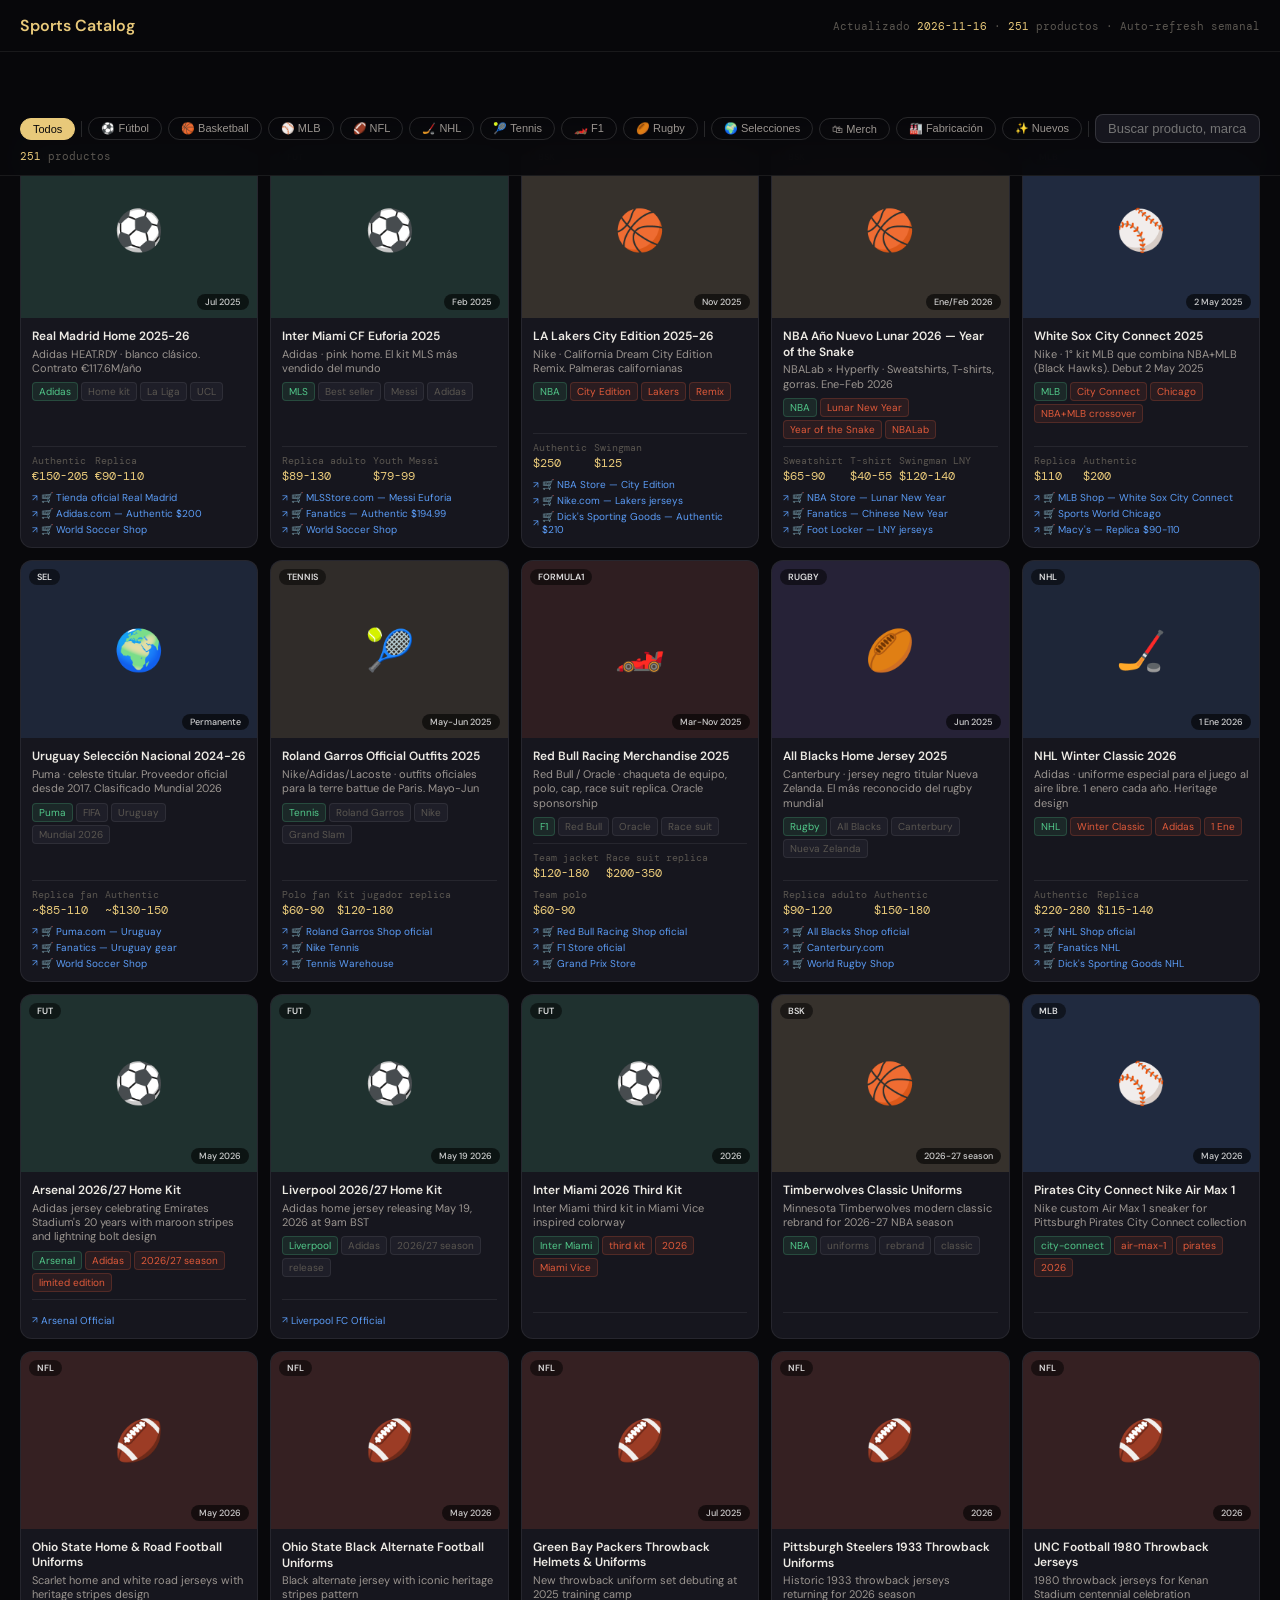
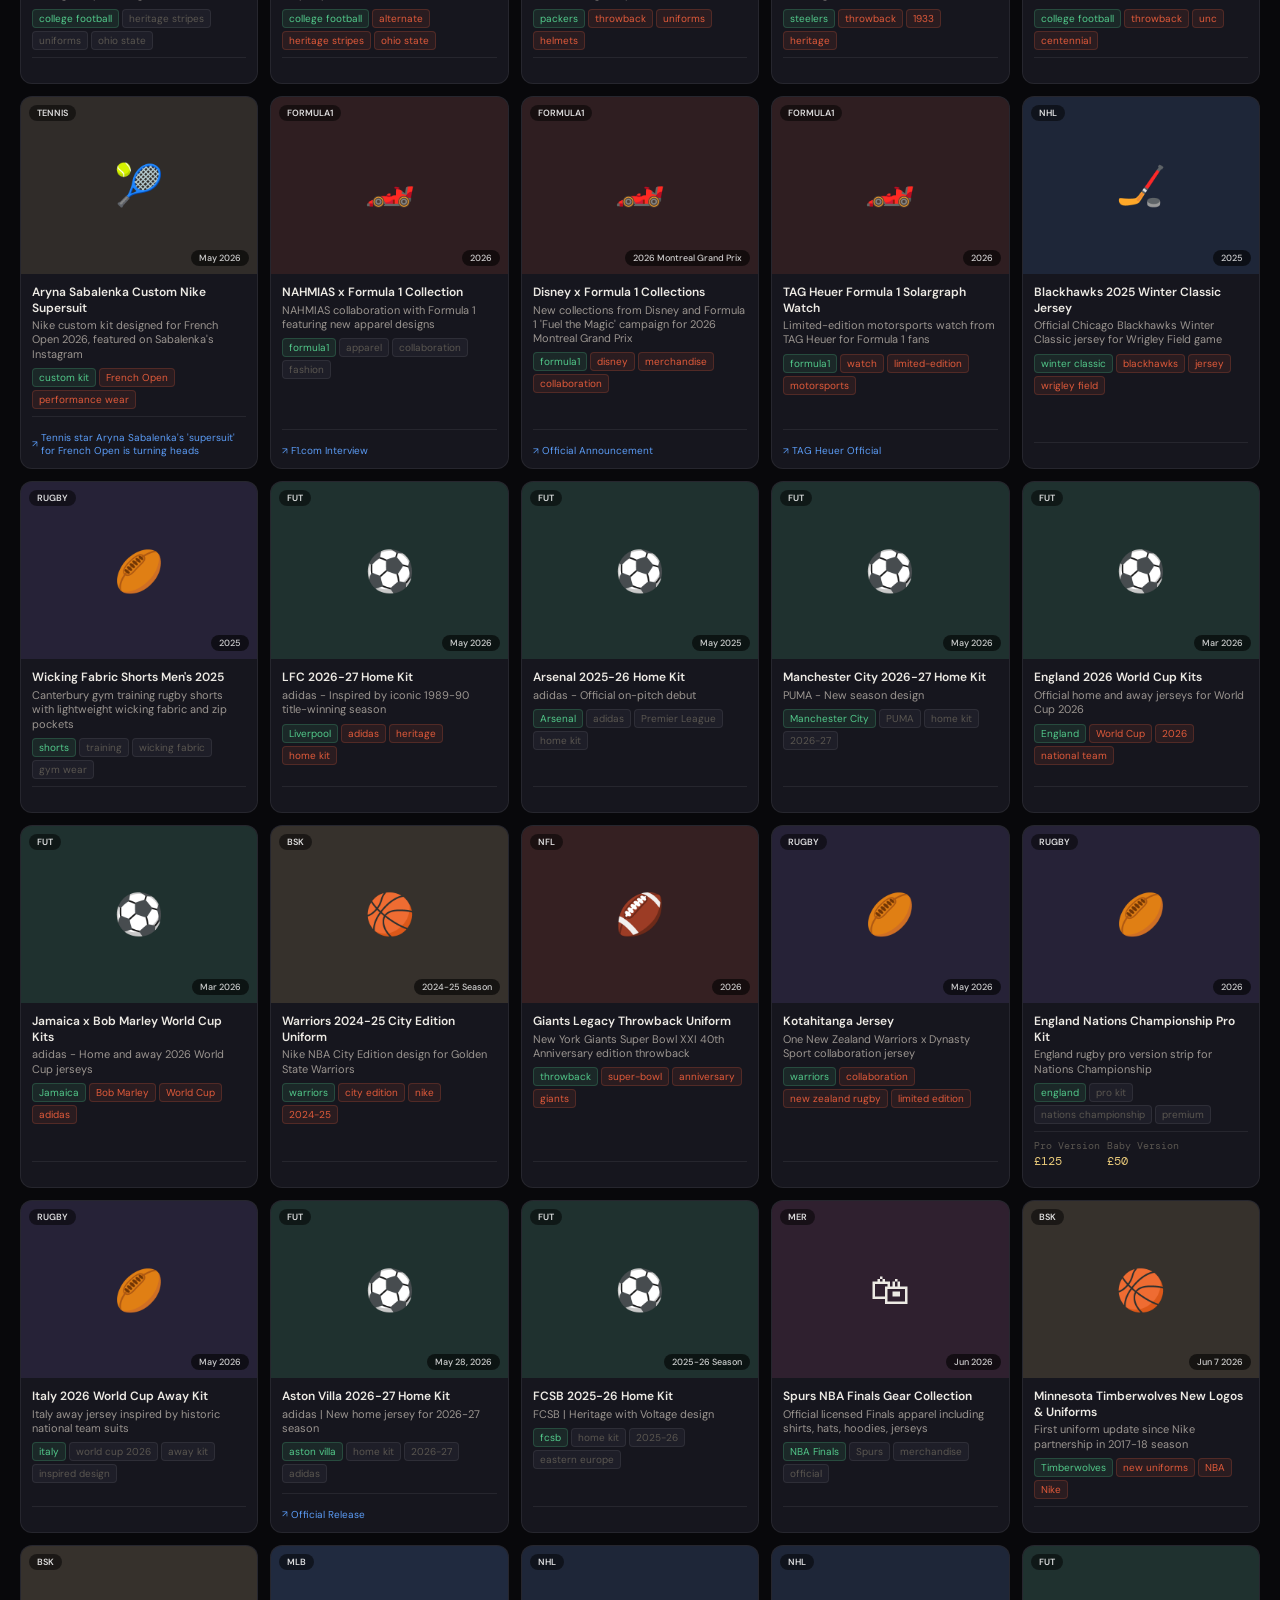
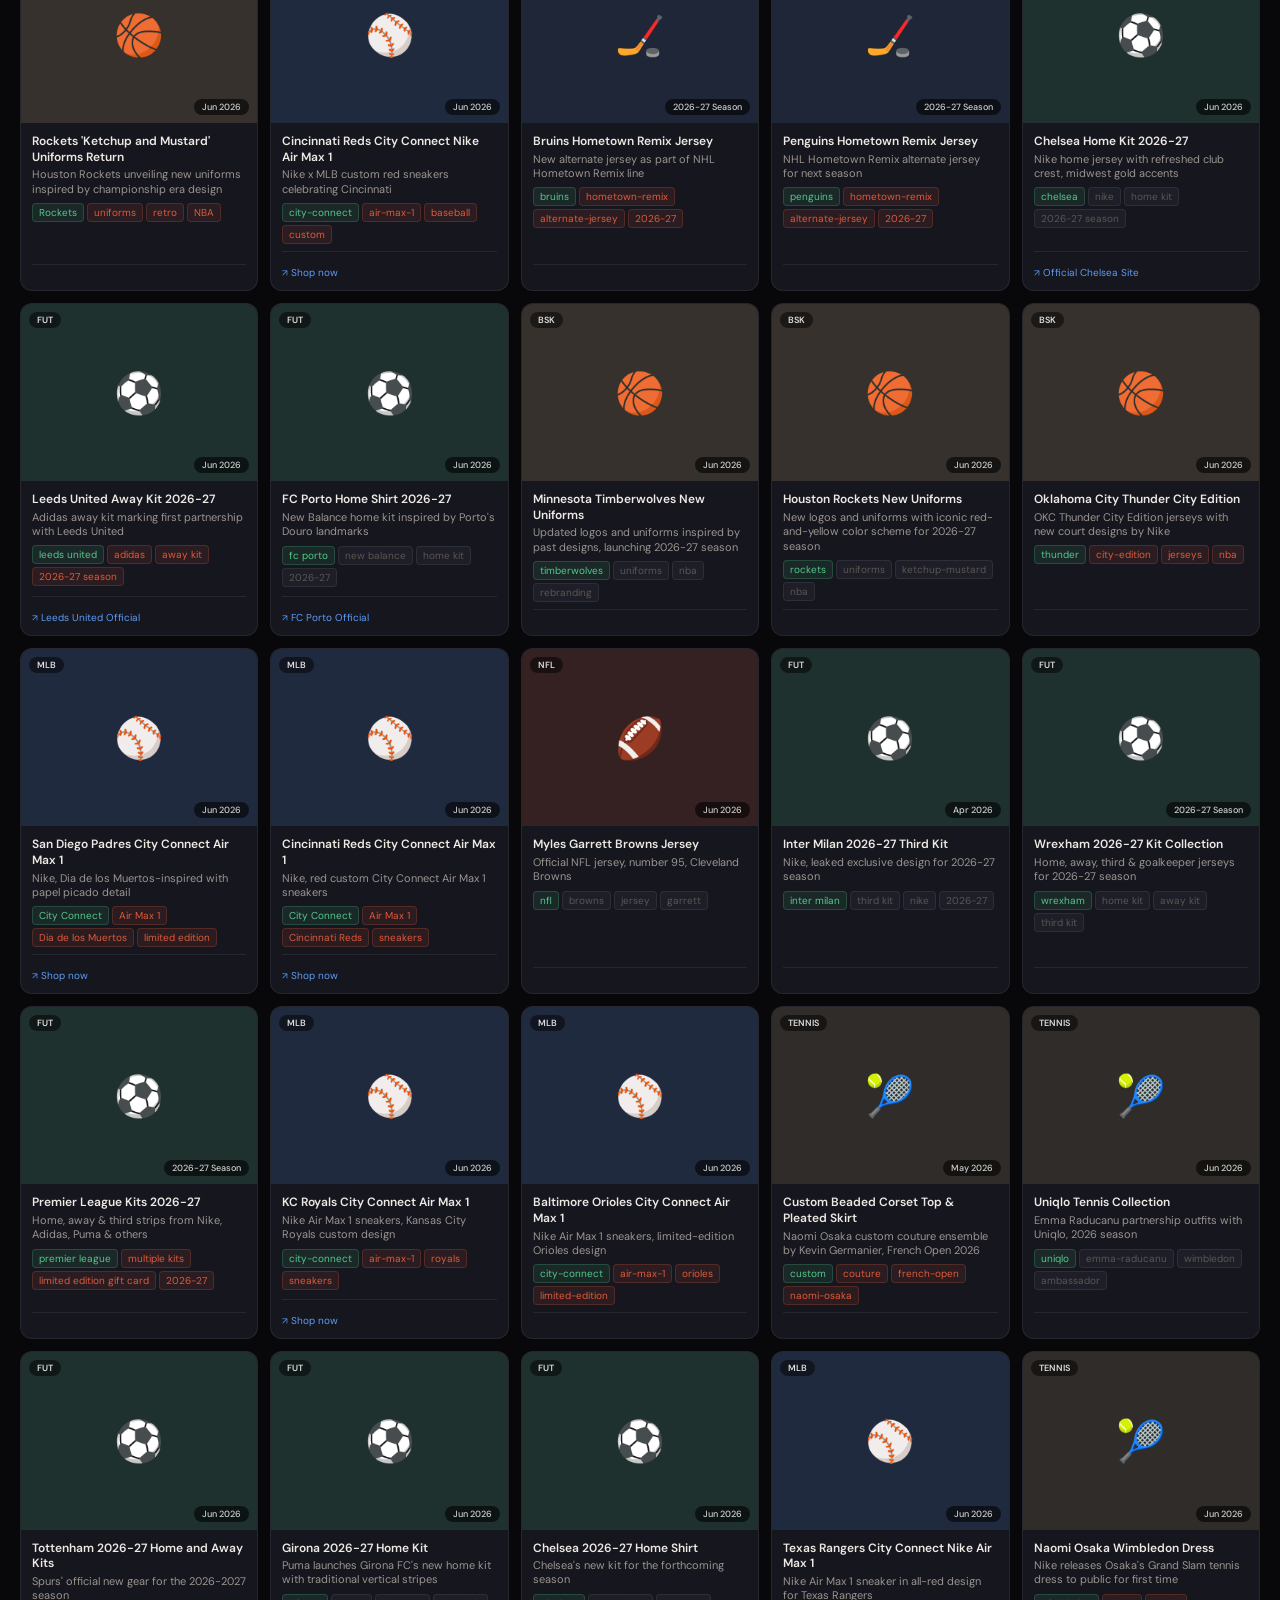
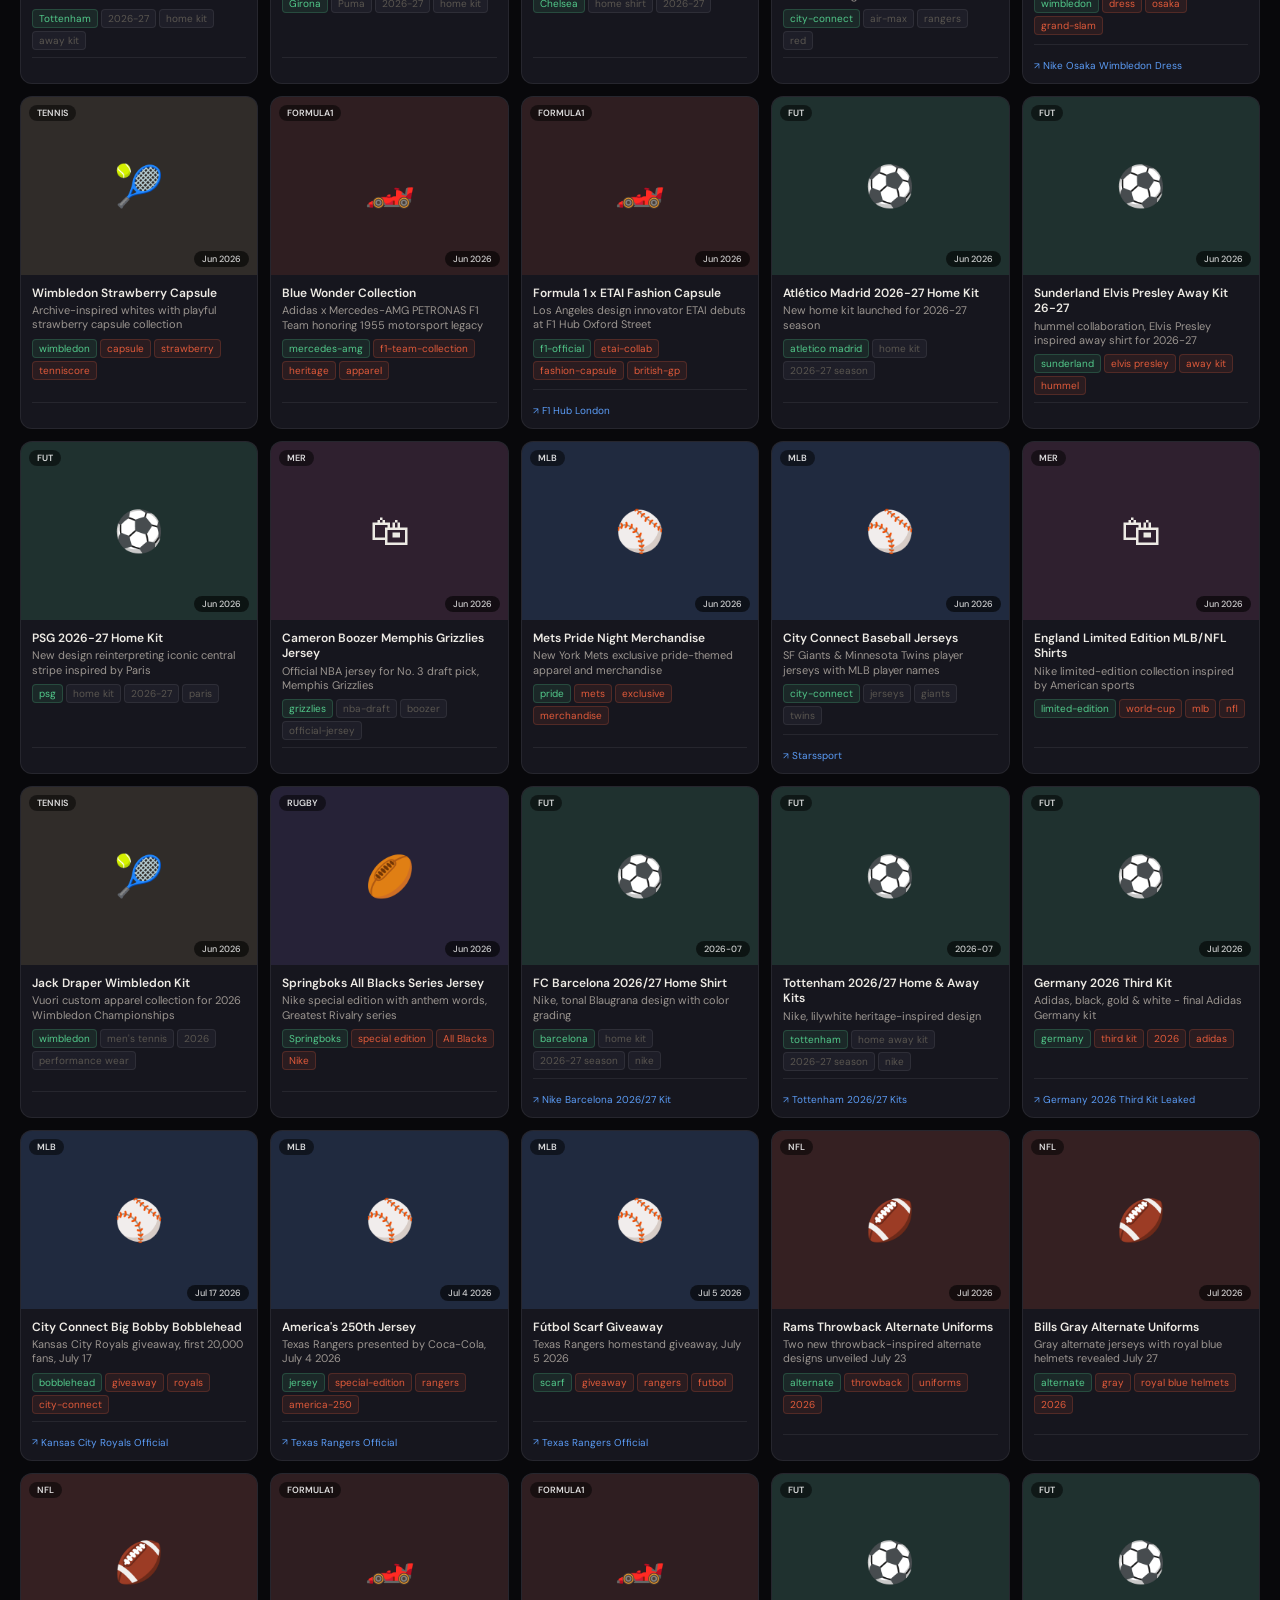
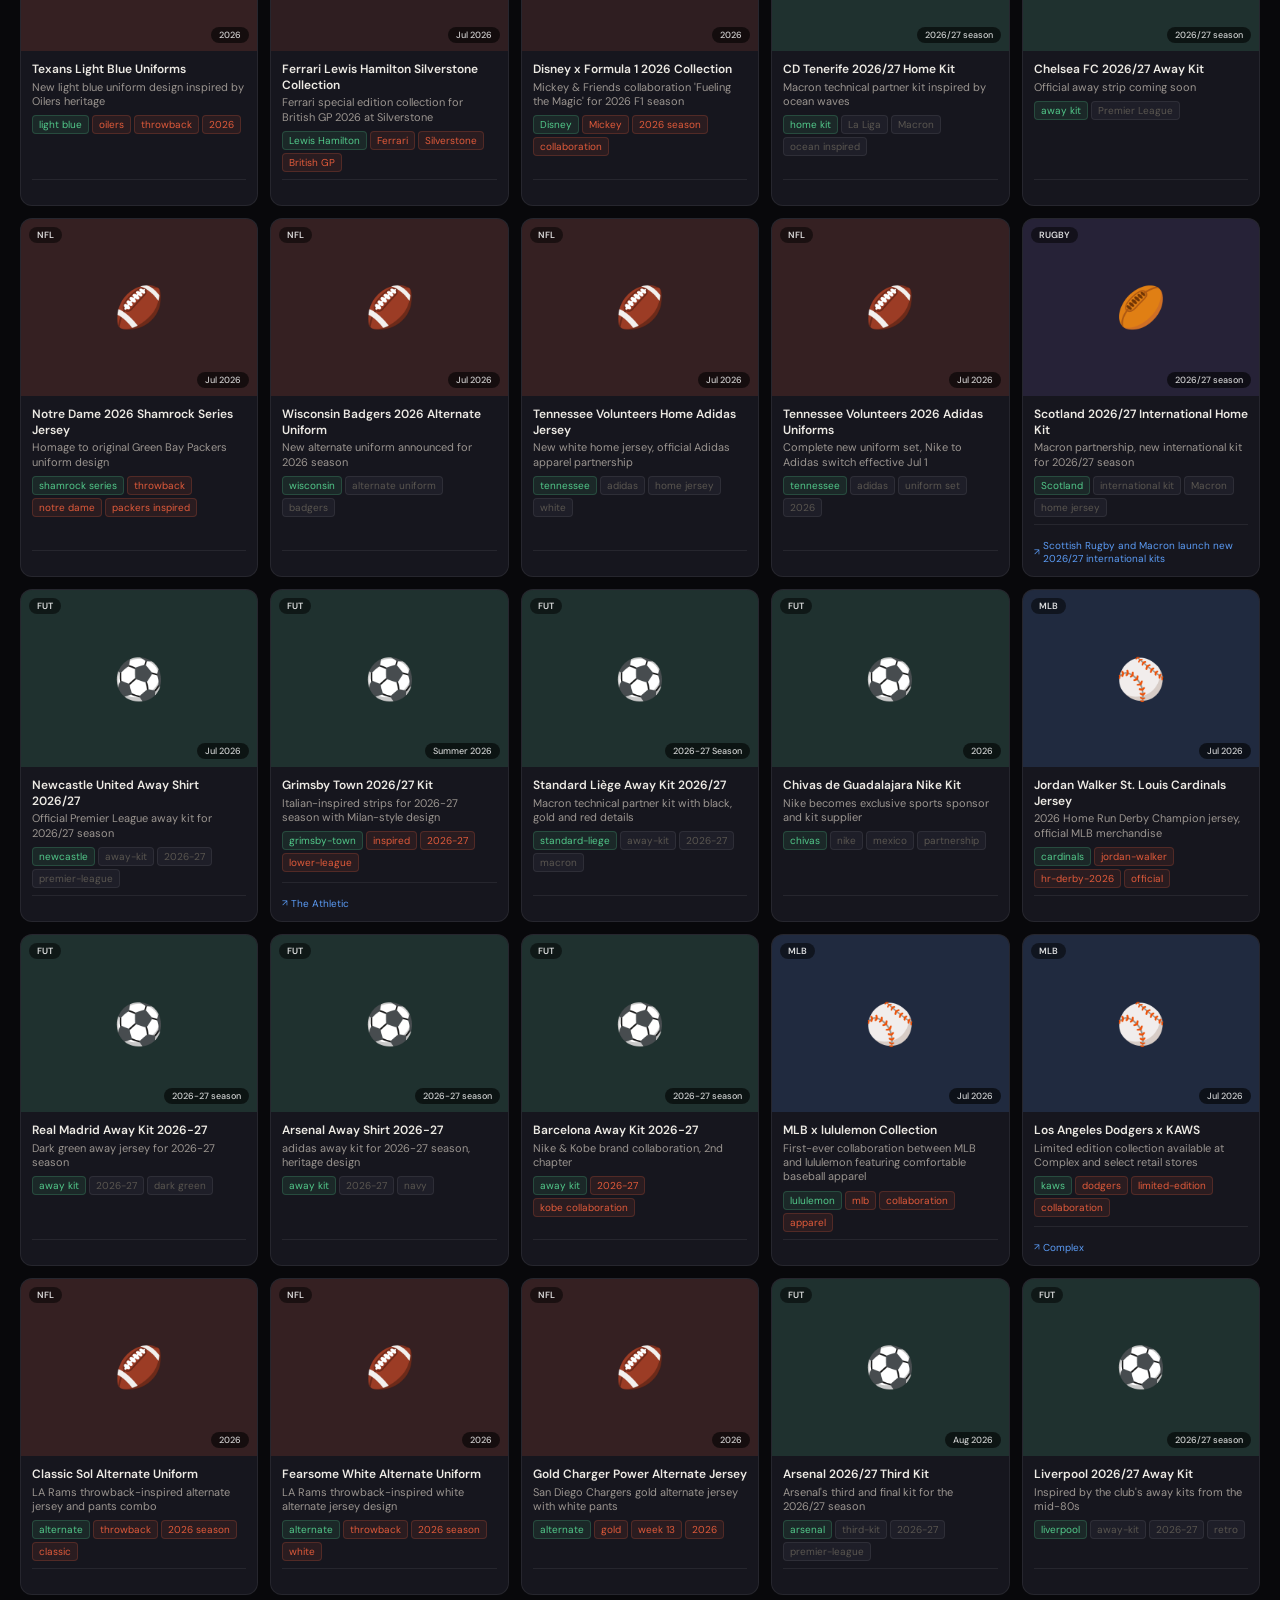
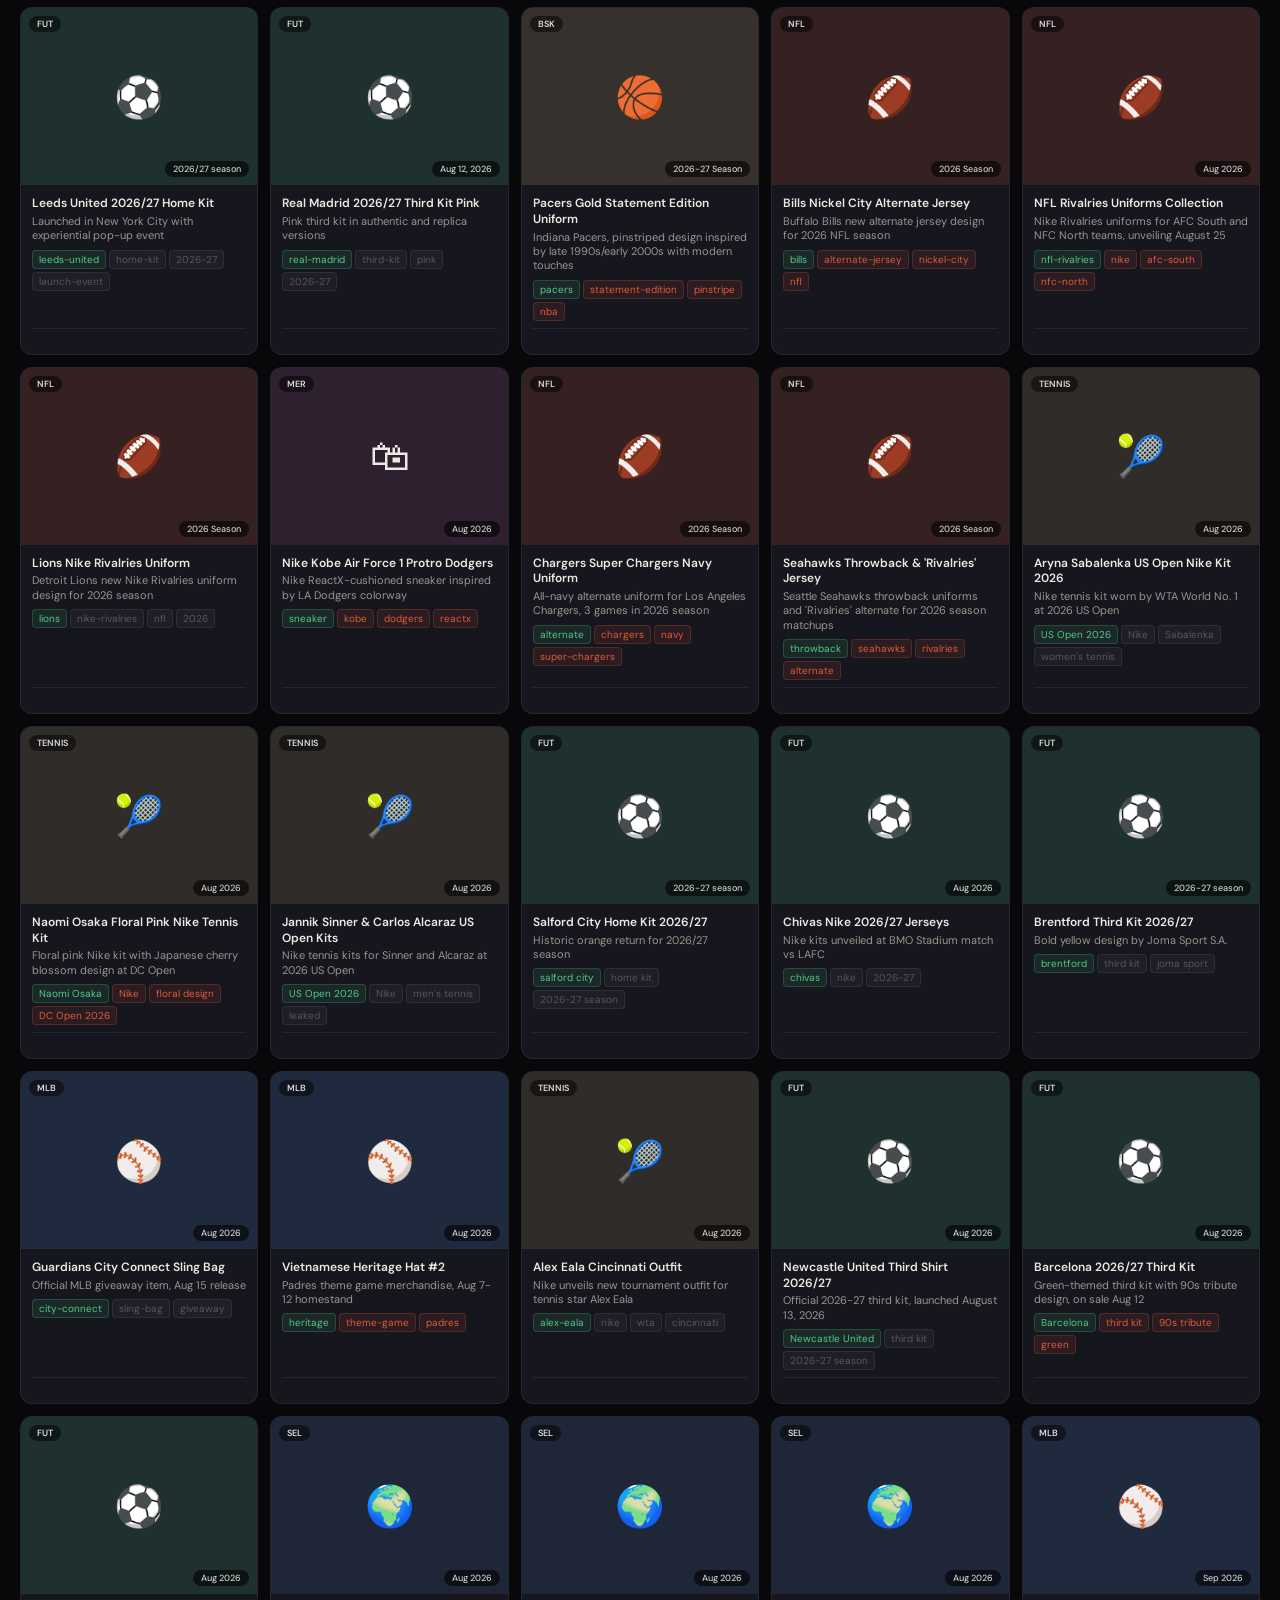
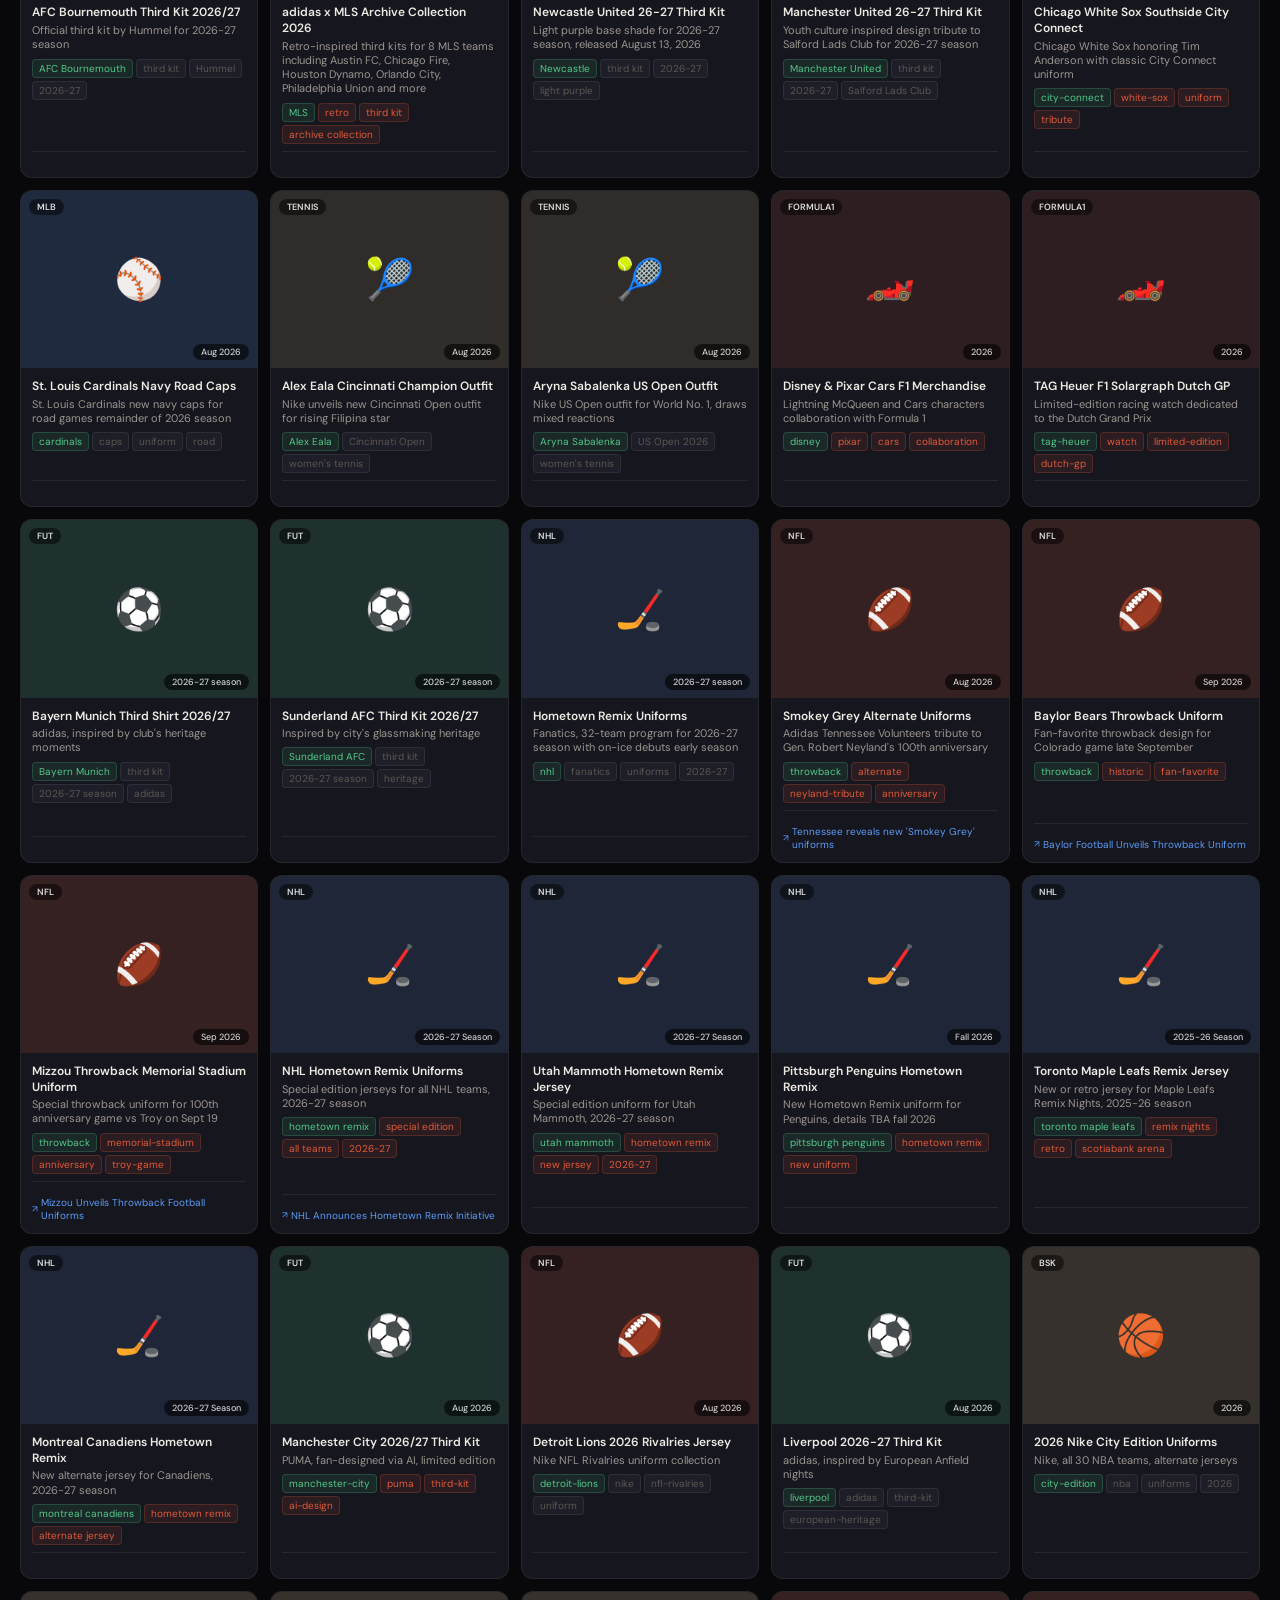
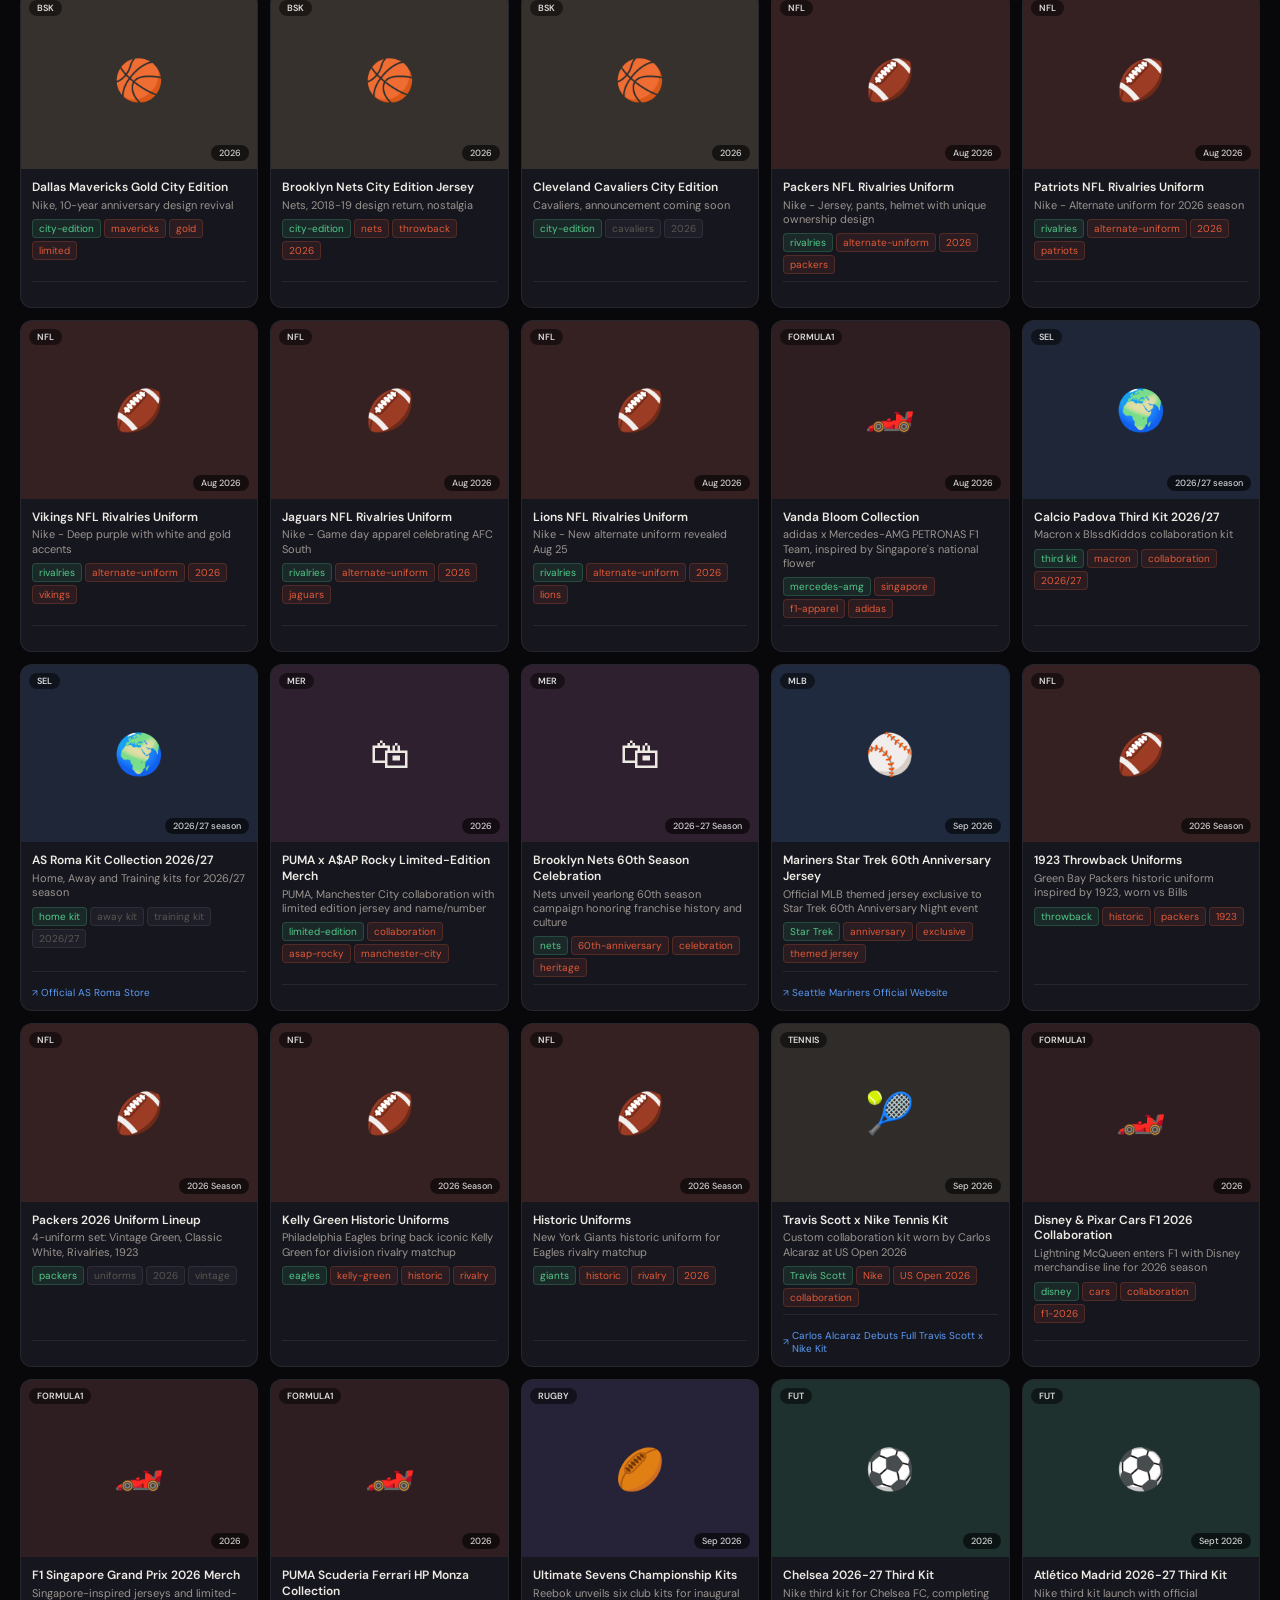
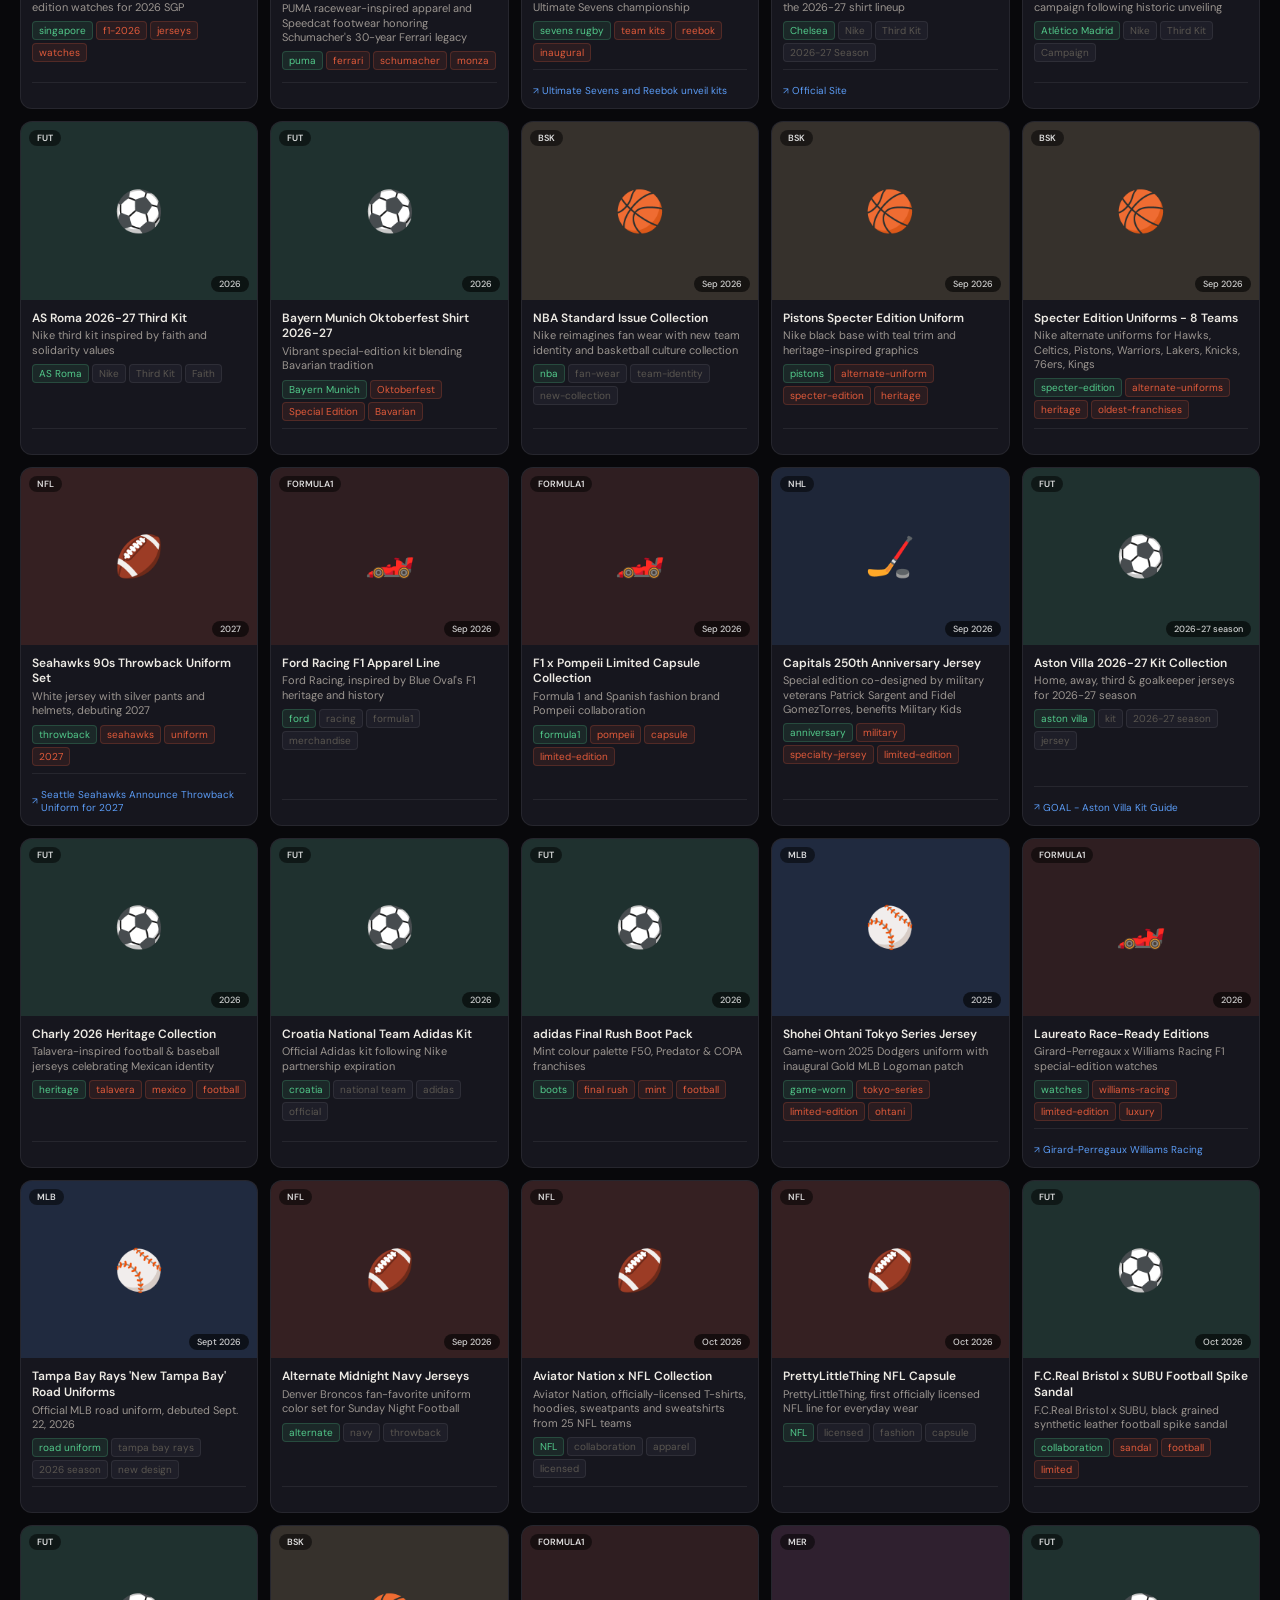
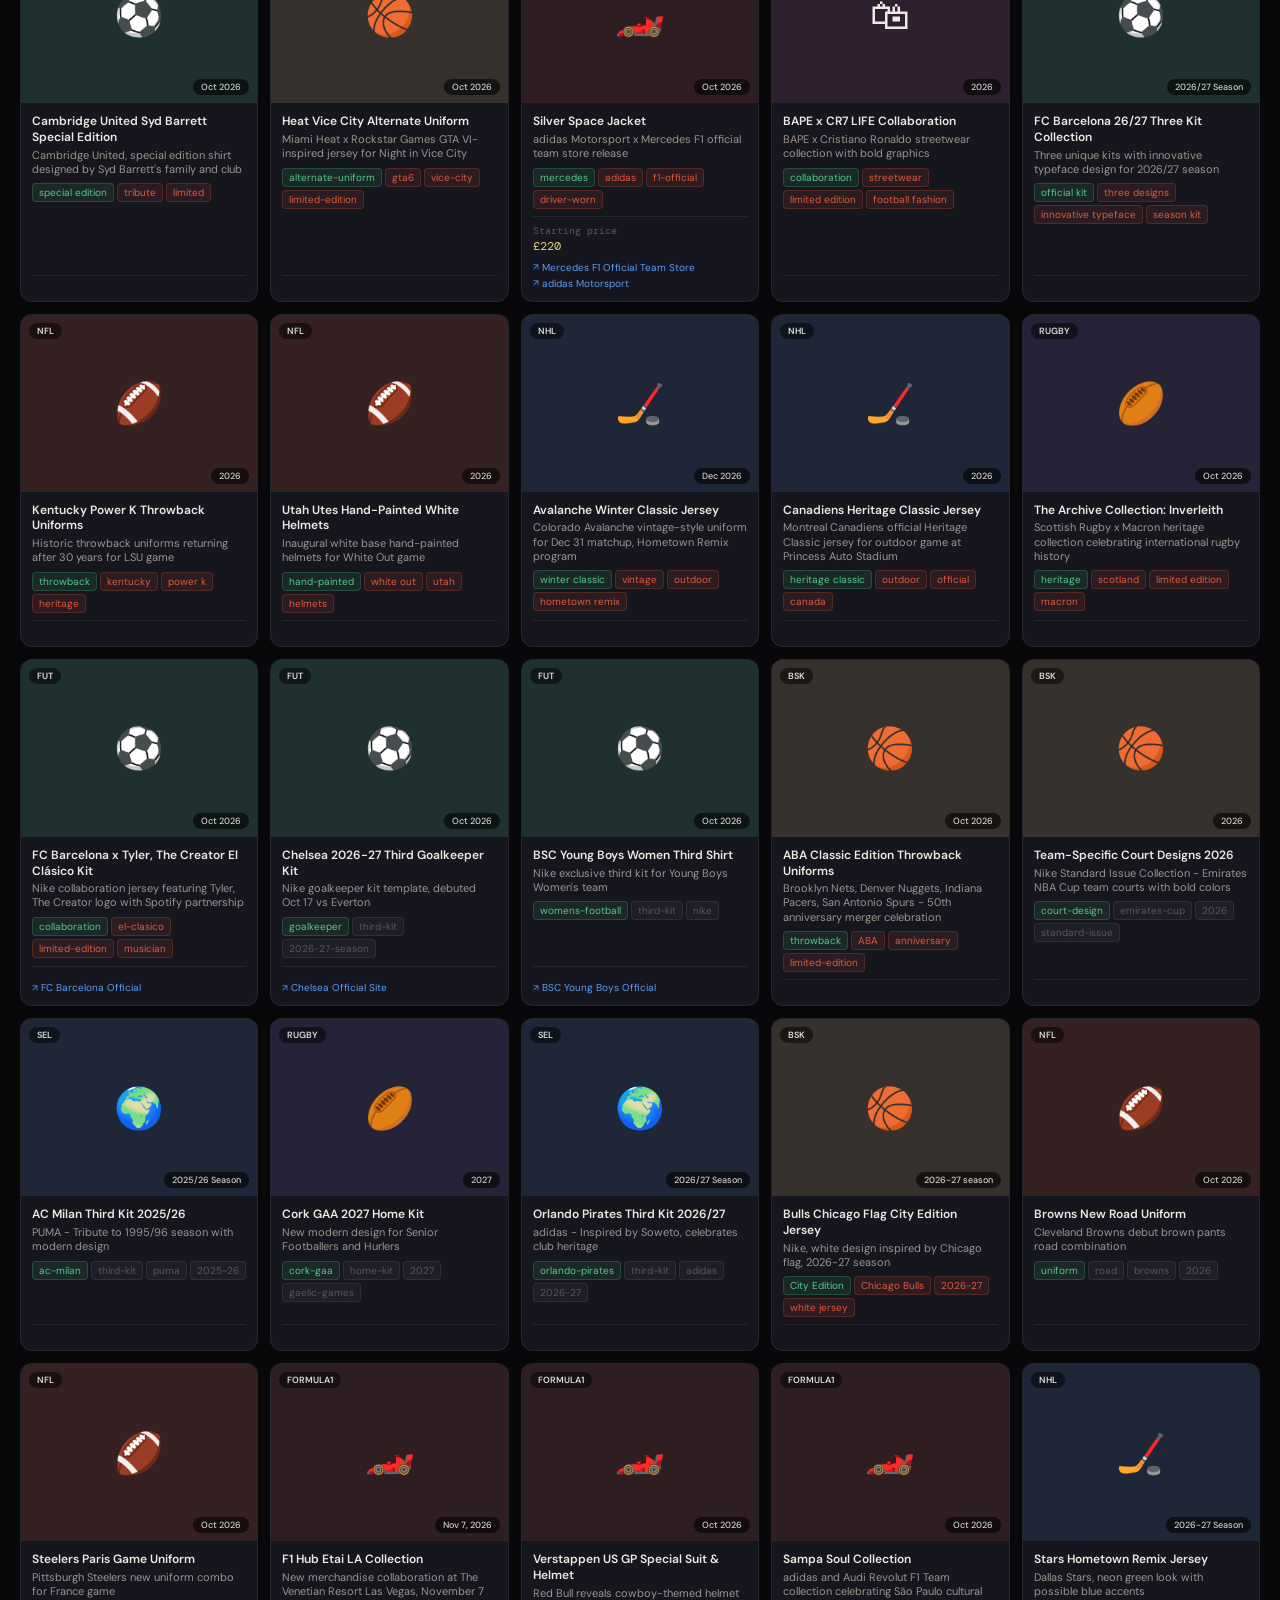
==== commit 6fcd4041: "Auto-update: 2026-11-16 sports catalog refresh" ====
--- a/site/index.html
+++ b/site/index.html
@@ -3,7 +3,7 @@
 <head>
 <meta charset="UTF-8">
 <meta name="viewport" content="width=device-width, initial-scale=1.0">
-<title>Sports Catalog — Auto-updated 2026-11-09</title>
+<title>Sports Catalog — Auto-updated 2026-11-16</title>
 <link href="https://fonts.googleapis.com/css2?family=DM+Sans:opsz,wght@9..40,400;9..40,500;9..40,600&family=DM+Mono:wght@400;500&display=swap" rel="stylesheet">
 <style>
 :root{--bg:#08080b;--bg3:#16161e;--bg4:#1e1e28;--b:rgba(255,255,255,0.07);--b2:rgba(255,255,255,0.13);--tx:#edeae4;--tx2:#9b9590;--tx3:#5a5650;--gold:#e8c97a;--green:#52c98a;--blue:#5b9cf6;--red:#e05a3a;--pink:#e06fa8;--sans:'DM Sans',system-ui,sans-serif;--mono:'DM Mono',monospace}
@@ -52,7 +52,7 @@
 <body>
 <header id="tb">
   <div class="logo">Sports Catalog</div>
-  <div class="meta">Actualizado <span>2026-11-09</span> · <span id="tc">244</span> productos · Auto-refresh semanal</div>
+  <div class="meta">Actualizado <span>2026-11-16</span> · <span id="tc">251</span> productos · Auto-refresh semanal</div>
 </header>
 <div id="ctrl">
   <button class="fp on" onclick="filt('all',this)">Todos</button>
@@ -77,11 +77,11 @@
 <div id="grid"></div>
 <footer id="footer">
   <strong style="color:var(--tx2)">Sports Catalog</strong> · Actualización automática semanal vía GitHub Actions + Claude API ·
-  Última actualización: 2026-11-09 · 244 productos indexados ·
+  Última actualización: 2026-11-16 · 251 productos indexados ·
   <a href="https://github.com" target="_blank">Ver código fuente en GitHub</a>
 </footer>
 <script>
-const ALL = [{"id": "rm-home-2526", "cat": "fut", "t": "Real Madrid Home 2025-26", "sub": "Adidas HEAT.RDY · blanco clásico. Contrato €117.6M/año", "tags": ["Adidas", "Home kit", "La Liga", "UCL"], "date": "Jul 2025", "prices": [{"l": "Authentic", "v": "€150-205"}, {"l": "Replica", "v": "€90-110"}], "links": [{"t": "🛒 Tienda oficial Real Madrid", "u": "https://us.shop.realmadrid.com/es/products/rmcfmz0899-mens-home-jersey-25-26-white"}, {"t": "🛒 Adidas.com — Authentic $200", "u": "https://www.adidas.com/us/real-madrid-25-26-home-authentic-jersey/JV5918.html"}, {"t": "🛒 World Soccer Shop", "u": "https://www.worldsoccershop.com/buy/real-madrid-2025-2026-jerseys"}, {"t": "🛒 LaLiga Store", "u": "https://www2.laligastore.com/en/real-madrid/t-14207102+z-9487992-2683164900"}], "brand": "Adidas", "special": false, "added_date": "2026-05-17"}, {"id": "miami-euforia-2025", "cat": "fut", "t": "Inter Miami CF Euforia 2025", "sub": "Adidas · pink home. El kit MLS más vendido del mundo", "tags": ["MLS", "Best seller", "Messi", "Adidas"], "date": "Feb 2025", "prices": [{"l": "Replica adulto", "v": "$89-130"}, {"l": "Youth Messi", "v": "$79-99"}], "links": [{"t": "🛒 MLSStore.com — Messi Euforia", "u": "https://www.mlsstore.com/es/inter-miami-cf/mens-inter-miami-cf-lionel-messi-adidas-light-pink-2025-euforia-replica-player-jersey/t-21257796+p-572267848552586+z-9-2563664462"}, {"t": "🛒 Fanatics — Authentic $194.99", "u": "https://www.fanatics.com/mls/inter-miami-cf/o-3577+t-76706629+z-97877-2244091536"}, {"t": "🛒 World Soccer Shop", "u": "https://www.worldsoccershop.com/shop/details/inter-miami-cf-2025-home-jersey-by-adidas_A1108753"}, {"t": "📰 Nota oficial lanzamiento", "u": "https://www.intermiamicf.com/news/inter-miami-cf-unveils-euforia-club-s-new-2025-and-2026-pink-home-kit"}], "brand": "Adidas", "special": false, "added_date": "2026-05-17"}, {"id": "lakers-city-2526", "cat": "bsk", "t": "LA Lakers City Edition 2025-26", "sub": "Nike · California Dream City Edition Remix. Palmeras californianas", "tags": ["NBA", "City Edition", "Lakers", "Remix"], "date": "Nov 2025", "prices": [{"l": "Authentic", "v": "$250"}, {"l": "Swingman", "v": "$125"}], "links": [{"t": "🛒 NBA Store — City Edition", "u": "https://store.nba.com/los-angeles-lakers/city-edition/t-25478568+c-1223050524+z-97-2210389272"}, {"t": "🛒 Nike.com — Lakers jerseys", "u": "https://www.nike.com/w/los-angeles-lakers-6m6dc"}, {"t": "🛒 Dick's Sporting Goods — Authentic $210", "u": "https://www.dickssportinggoods.com/f/los-angeles-lakers-nba-city-edition-apparel-gear-3452-1561609"}, {"t": "🛒 Global NBA Store", "u": "https://global.nbastore.com/en/los-angeles-lakers/city-edition/t-25478568+c-1223050524+z-97-2210389272"}], "brand": "Nike", "special": true, "added_date": "2026-05-17"}, {"id": "nba-lunar-snake-2026", "cat": "bsk", "t": "NBA Año Nuevo Lunar 2026 — Year of the Snake", "sub": "NBALab × Hyperfly · Sweatshirts, T-shirts, gorras. Ene-Feb 2026", "tags": ["NBA", "Lunar New Year", "Year of the Snake", "NBALab"], "date": "Ene/Feb 2026", "prices": [{"l": "Sweatshirt", "v": "$65-90"}, {"l": "T-shirt", "v": "$40-55"}, {"l": "Swingman LNY", "v": "$120-140"}], "links": [{"t": "🛒 NBA Store — Lunar New Year", "u": "https://store.nba.com/lunar-new-year/c-4525738841+z-901857-3022056735"}, {"t": "🛒 Fanatics — Chinese New Year", "u": "https://www.fanatics.com/nba/chinese-new-year-gear/o-1381+c-20086061+z-8375-2690202837"}, {"t": "🛒 Foot Locker — LNY jerseys", "u": "https://www.footlocker.com/buy/nba-chinese-new-year-jersey-0aez11a"}], "brand": "Nike/NBALab", "special": true, "added_date": "2026-05-17"}, {"id": "whitesox-city-2025", "cat": "mlb", "t": "White Sox City Connect 2025", "sub": "Nike · 1° kit MLB que combina NBA+MLB (Black Hawks). Debut 2 May 2025", "tags": ["MLB", "City Connect", "Chicago", "NBA+MLB crossover"], "date": "2 May 2025", "prices": [{"l": "Replica", "v": "$110"}, {"l": "Authentic", "v": "$200"}], "links": [{"t": "🛒 MLB Shop — White Sox City Connect", "u": "https://www.mlbshop.com/chicago-white-sox/2025-mlb-city-connect/t-36554212+c-6739127486+z-97-689062974"}, {"t": "🛒 Sports World Chicago", "u": "https://www.sportsworldchicago.com/Chicago-White-Sox-City-Connect/"}, {"t": "🛒 Macy's — Replica $90-110", "u": "https://www.macys.com/shop/product/nike-mens-red-chicago-white-sox-2025-city-connect-limited-jersey?ID=22400476"}, {"t": "📰 Newsweek — Dónde comprar", "u": "https://www.newsweek.com/sports/mlb/how-buy-chicago-white-sox-2025-city-connect-jerseys-hats-gear-2065823"}], "brand": "Nike", "special": true, "added_date": "2026-05-17"}, {"id": "uruguay-puma-2024", "cat": "sel", "t": "Uruguay Selección Nacional 2024-26", "sub": "Puma · celeste titular. Proveedor oficial desde 2017. Clasificado Mundial 2026", "tags": ["Puma", "FIFA", "Uruguay", "Mundial 2026"], "date": "Permanente", "prices": [{"l": "Replica fan", "v": "~$85-110"}, {"l": "Authentic", "v": "~$130-150"}], "links": [{"t": "🛒 Puma.com — Uruguay", "u": "https://www.puma.com/en/uruguay"}, {"t": "🛒 Fanatics — Uruguay gear", "u": "https://www.fanatics.com/soccer/uruguay"}, {"t": "🛒 World Soccer Shop", "u": "https://www.worldsoccershop.com/national-teams/uruguay-soccer-jerseys"}], "brand": "Puma", "special": false, "added_date": "2026-05-17"}, {"id": "roland-garros-outfit-2025", "cat": "tennis", "t": "Roland Garros Official Outfits 2025", "sub": "Nike/Adidas/Lacoste · outfits oficiales para la terre battue de Paris. Mayo-Jun", "tags": ["Tennis", "Roland Garros", "Nike", "Grand Slam", "Clay court"], "date": "May-Jun 2025", "prices": [{"l": "Polo fan", "v": "$60-90"}, {"l": "Kit jugador replica", "v": "$120-180"}], "links": [{"t": "🛒 Roland Garros Shop oficial", "u": "https://www.rolandgarros.com/en-us/shop"}, {"t": "🛒 Nike Tennis", "u": "https://www.nike.com/w/tennis"}, {"t": "🛒 Tennis Warehouse", "u": "https://www.tenniswarehouse.com"}], "brand": "Nike/Adidas/Lacoste", "special": false, "added_date": "2026-05-17"}, {"id": "f1-redbull-merch-2025", "cat": "formula1", "t": "Red Bull Racing Merchandise 2025", "sub": "Red Bull / Oracle · chaqueta de equipo, polo, cap, race suit replica. Oracle sponsorship", "tags": ["F1", "Red Bull", "Oracle", "Race suit", "Team gear"], "date": "Mar-Nov 2025", "prices": [{"l": "Team jacket", "v": "$120-180"}, {"l": "Race suit replica", "v": "$200-350"}, {"l": "Team polo", "v": "$60-90"}], "links": [{"t": "🛒 Red Bull Racing Shop oficial", "u": "https://www.redbullracing.com/shop"}, {"t": "🛒 F1 Store oficial", "u": "https://www.formula1.com/en/shop"}, {"t": "🛒 Grand Prix Store", "u": "https://www.grandprixstore.com"}], "brand": "Red Bull/Oracle", "special": false, "added_date": "2026-05-17"}, {"id": "allblacks-home-2025", "cat": "rugby", "t": "All Blacks Home Jersey 2025", "sub": "Canterbury · jersey negro titular Nueva Zelanda. El más reconocido del rugby mundial", "tags": ["Rugby", "All Blacks", "Canterbury", "Nueva Zelanda", "Home kit"], "date": "Jun 2025", "prices": [{"l": "Replica adulto", "v": "$90-120"}, {"l": "Authentic", "v": "$150-180"}], "links": [{"t": "🛒 All Blacks Shop oficial", "u": "https://www.allblacks.com/shop"}, {"t": "🛒 Canterbury.com", "u": "https://www.canterburysport.com"}, {"t": "🛒 World Rugby Shop", "u": "https://store.world.rugby"}], "brand": "Canterbury", "special": false, "added_date": "2026-05-17"}, {"id": "nhl-winter-classic-2026", "cat": "nhl", "t": "NHL Winter Classic 2026", "sub": "Adidas · uniforme especial para el juego al aire libre. 1 enero cada año. Heritage design", "tags": ["NHL", "Winter Classic", "Adidas", "1 Ene", "Heritage"], "date": "1 Ene 2026", "prices": [{"l": "Authentic", "v": "$220-280"}, {"l": "Replica", "v": "$115-140"}], "links": [{"t": "🛒 NHL Shop oficial", "u": "https://www.nhlshop.com"}, {"t": "🛒 Fanatics NHL", "u": "https://www.fanatics.com/nhl"}, {"t": "🛒 Dick's Sporting Goods NHL", "u": "https://www.dickssportinggoods.com/f/nhl-jerseys"}], "brand": "Adidas", "special": true, "added_date": "2026-05-17"}, {"id": "arsenal-home-2026-27", "cat": "fut", "t": "Arsenal 2026/27 Home Kit", "sub": "Adidas jersey celebrating Emirates Stadium's 20 years with maroon stripes and lightning bolt design", "tags": ["Arsenal", "Adidas", "2026/27 season", "limited edition", "Emirates Stadium"], "date": "May 2026", "prices": [], "links": [{"t": "Arsenal Official", "u": "https://www.arsenal.com"}], "brand": "Adidas", "special": true, "added_date": "2026-05-18", "auto_generated": true}, {"id": "liverpool-home-2026-27", "cat": "fut", "t": "Liverpool 2026/27 Home Kit", "sub": "Adidas home jersey releasing May 19, 2026 at 9am BST", "tags": ["Liverpool", "Adidas", "2026/27 season", "release"], "date": "May 19 2026", "prices": [], "links": [{"t": "Liverpool FC Official", "u": "https://www.liverpoolfc.com"}], "brand": "Adidas", "special": false, "added_date": "2026-05-18", "auto_generated": true}, {"id": "inter-miami-third-2026", "cat": "fut", "t": "Inter Miami 2026 Third Kit", "sub": "Inter Miami third kit in Miami Vice inspired colorway", "tags": ["Inter Miami", "third kit", "2026", "Miami Vice"], "date": "2026", "prices": [], "links": [], "brand": "", "special": true, "added_date": "2026-05-18", "auto_generated": true}, {"id": "timberwolves-classic-2026", "cat": "bsk", "t": "Timberwolves Classic Uniforms", "sub": "Minnesota Timberwolves modern classic rebrand for 2026-27 NBA season", "tags": ["NBA", "uniforms", "rebrand", "classic"], "date": "2026-27 season", "prices": [], "links": [], "brand": "Nike", "special": false, "added_date": "2026-05-18", "auto_generated": true}, {"id": "pirates-city-connect-airmax1-2026", "cat": "mlb", "t": "Pirates City Connect Nike Air Max 1", "sub": "Nike custom Air Max 1 sneaker for Pittsburgh Pirates City Connect collection", "tags": ["city-connect", "air-max-1", "pirates", "2026"], "date": "May 2026", "prices": [], "links": [], "brand": "Nike", "special": true, "added_date": "2026-05-18", "auto_generated": true}, {"id": "ohio-state-home-road-2026", "cat": "nfl", "t": "Ohio State Home & Road Football Uniforms", "sub": "Scarlet home and white road jerseys with heritage stripes design", "tags": ["college football", "heritage stripes", "uniforms", "ohio state"], "date": "May 2026", "prices": [], "links": [], "brand": "Ohio State Athletics", "special": false, "added_date": "2026-05-18", "auto_generated": true}, {"id": "ohio-state-black-alternate-2026", "cat": "nfl", "t": "Ohio State Black Alternate Football Uniforms", "sub": "Black alternate jersey with iconic heritage stripes pattern", "tags": ["college football", "alternate", "heritage stripes", "ohio state"], "date": "May 2026", "prices": [], "links": [], "brand": "Ohio State Athletics", "special": true, "added_date": "2026-05-18", "auto_generated": true}, {"id": "packers-throwback-2025", "cat": "nfl", "t": "Green Bay Packers Throwback Helmets & Uniforms", "sub": "New throwback uniform set debuting at 2025 training camp", "tags": ["packers", "throwback", "uniforms", "helmets"], "date": "Jul 2025", "prices": [], "links": [], "brand": "Green Bay Packers", "special": true, "added_date": "2026-05-18", "auto_generated": true}, {"id": "steelers-1933-throwback-2026", "cat": "nfl", "t": "Pittsburgh Steelers 1933 Throwback Uniforms", "sub": "Historic 1933 throwback jerseys returning for 2026 season", "tags": ["steelers", "throwback", "1933", "heritage"], "date": "2026", "prices": [], "links": [], "brand": "Pittsburgh Steelers", "special": true, "added_date": "2026-05-18", "auto_generated": true}, {"id": "unc-1980-throwback-2026", "cat": "nfl", "t": "UNC Football 1980 Throwback Jerseys", "sub": "1980 throwback jerseys for Kenan Stadium centennial celebration", "tags": ["college football", "throwback", "unc", "centennial"], "date": "2026", "prices": [], "links": [], "brand": "UNC Athletics", "special": true, "added_date": "2026-05-18", "auto_generated": true}, {"id": "sabalenka-nike-supersuit-2026", "cat": "tennis", "t": "Aryna Sabalenka Custom Nike Supersuit", "sub": "Nike custom kit designed for French Open 2026, featured on Sabalenka's Instagram", "tags": ["custom kit", "French Open", "performance wear"], "date": "May 2026", "prices": [], "links": [{"t": "Tennis star Aryna Sabalenka's 'supersuit' for French Open is turning heads", "u": "https://example.com/sabalenka-nike-supersuit"}], "brand": "Nike", "special": true, "added_date": "2026-05-18", "auto_generated": true}, {"id": "nahmias-formula1-2026", "cat": "formula1", "t": "NAHMIAS x Formula 1 Collection", "sub": "NAHMIAS collaboration with Formula 1 featuring new apparel designs", "tags": ["formula1", "apparel", "collaboration", "fashion"], "date": "2026", "prices": [], "links": [{"t": "F1.com Interview", "u": "https://www.formula1.com"}], "brand": "NAHMIAS", "special": false, "added_date": "2026-05-18", "auto_generated": true}, {"id": "disney-f1-2026-collections", "cat": "formula1", "t": "Disney x Formula 1 Collections", "sub": "New collections from Disney and Formula 1 'Fuel the Magic' campaign for 2026 Montreal Grand Prix", "tags": ["formula1", "disney", "merchandise", "collaboration"], "date": "2026 Montreal Grand Prix", "prices": [], "links": [{"t": "Official Announcement", "u": "https://www.formula1.com"}], "brand": "Disney", "special": true, "added_date": "2026-05-18", "auto_generated": true}, {"id": "tagheuer-f1-solargraph-2026", "cat": "formula1", "t": "TAG Heuer Formula 1 Solargraph Watch", "sub": "Limited-edition motorsports watch from TAG Heuer for Formula 1 fans", "tags": ["formula1", "watch", "limited-edition", "motorsports"], "date": "2026", "prices": [], "links": [{"t": "TAG Heuer Official", "u": "https://www.tagheuer.com"}], "brand": "TAG Heuer", "special": true, "added_date": "2026-05-18", "auto_generated": true}, {"id": "blackhawks-winter-classic-2025", "cat": "nhl", "t": "Blackhawks 2025 Winter Classic Jersey", "sub": "Official Chicago Blackhawks Winter Classic jersey for Wrigley Field game", "tags": ["winter classic", "blackhawks", "jersey", "wrigley field", "2025"], "date": "2025", "prices": [], "links": [], "brand": "Official NHL", "special": true, "added_date": "2026-05-18", "auto_generated": true}, {"id": "canterbury-wicking-shorts-2025", "cat": "rugby", "t": "Wicking Fabric Shorts Men's 2025", "sub": "Canterbury gym training rugby shorts with lightweight wicking fabric and zip pockets", "tags": ["shorts", "training", "wicking fabric", "gym wear", "zip pockets"], "date": "2025", "prices": [], "links": [], "brand": "Canterbury", "special": false, "added_date": "2026-05-18", "auto_generated": true}, {"id": "lfc-home-2026-27", "cat": "fut", "t": "LFC 2026-27 Home Kit", "sub": "adidas - Inspired by iconic 1989-90 title-winning season", "tags": ["Liverpool", "adidas", "heritage", "home kit", "2026-27"], "date": "May 2026", "prices": [], "links": [], "brand": "adidas", "special": true, "added_date": "2026-05-25", "auto_generated": true}, {"id": "arsenal-home-2025-26", "cat": "fut", "t": "Arsenal 2025-26 Home Kit", "sub": "adidas - Official on-pitch debut", "tags": ["Arsenal", "adidas", "Premier League", "home kit"], "date": "May 2025", "prices": [], "links": [], "brand": "adidas", "special": false, "added_date": "2026-05-25", "auto_generated": true}, {"id": "man-city-home-2026-27", "cat": "fut", "t": "Manchester City 2026-27 Home Kit", "sub": "PUMA - New season design", "tags": ["Manchester City", "PUMA", "home kit", "2026-27"], "date": "May 2026", "prices": [], "links": [], "brand": "PUMA", "special": false, "added_date": "2026-05-25", "auto_generated": true}, {"id": "england-wc-2026", "cat": "fut", "t": "England 2026 World Cup Kits", "sub": "Official home and away jerseys for World Cup 2026", "tags": ["England", "World Cup", "2026", "national team"], "date": "Mar 2026", "prices": [], "links": [], "brand": "Nike", "special": true, "added_date": "2026-05-25", "auto_generated": true}, {"id": "jamaica-bob-marley-wc-2026", "cat": "fut", "t": "Jamaica x Bob Marley World Cup Kits", "sub": "adidas - Home and away 2026 World Cup jerseys", "tags": ["Jamaica", "Bob Marley", "World Cup", "adidas", "collaboration"], "date": "Mar 2026", "prices": [], "links": [], "brand": "adidas", "special": true, "added_date": "2026-05-25", "auto_generated": true}, {"id": "warriors-city-2024-25", "cat": "bsk", "t": "Warriors 2024-25 City Edition Uniform", "sub": "Nike NBA City Edition design for Golden State Warriors", "tags": ["warriors", "city edition", "nike", "2024-25"], "date": "2024-25 Season", "prices": [], "links": [], "brand": "Nike", "special": true, "added_date": "2026-05-25", "auto_generated": true}, {"id": "giants-legacy-throwback-2026", "cat": "nfl", "t": "Giants Legacy Throwback Uniform", "sub": "New York Giants Super Bowl XXI 40th Anniversary edition throwback", "tags": ["throwback", "super-bowl", "anniversary", "giants"], "date": "2026", "prices": [], "links": [], "brand": "Nike", "special": true, "added_date": "2026-05-25", "auto_generated": true}, {"id": "kotahitanga-warriors-2026", "cat": "rugby", "t": "Kotahitanga Jersey", "sub": "One New Zealand Warriors x Dynasty Sport collaboration jersey", "tags": ["warriors", "collaboration", "new zealand rugby", "limited edition", "kotahitanga"], "date": "May 2026", "prices": [], "links": [], "brand": "Dynasty Sport", "special": true, "added_date": "2026-05-25", "auto_generated": true}, {"id": "england-pro-kit-2026", "cat": "rugby", "t": "England Nations Championship Pro Kit", "sub": "England rugby pro version strip for Nations Championship", "tags": ["england", "pro kit", "nations championship", "premium"], "date": "2026", "prices": [{"l": "Pro Version", "v": "£125"}, {"l": "Baby Version", "v": "£50"}], "links": [], "brand": "Official RFU", "special": false, "added_date": "2026-05-25", "auto_generated": true}, {"id": "italy-world-cup-away-2026", "cat": "rugby", "t": "Italy 2026 World Cup Away Kit", "sub": "Italy away jersey inspired by historic national team suits", "tags": ["italy", "world cup 2026", "away kit", "inspired design"], "date": "May 2026", "prices": [], "links": [], "brand": "Official FIR", "special": false, "added_date": "2026-05-25", "auto_generated": true}, {"id": "aston-villa-2026-27-home", "cat": "fut", "t": "Aston Villa 2026-27 Home Kit", "sub": "adidas | New home jersey for 2026-27 season", "tags": ["aston villa", "home kit", "2026-27", "adidas"], "date": "May 28, 2026", "prices": [], "links": [{"t": "Official Release", "u": "https://www.aston-villa.com"}], "brand": "adidas", "special": false, "added_date": "2026-06-01", "auto_generated": true}, {"id": "fcsb-2025-26-home", "cat": "fut", "t": "FCSB 2025-26 Home Kit", "sub": "FCSB | Heritage with Voltage design", "tags": ["fcsb", "home kit", "2025-26", "eastern europe"], "date": "2025-26 Season", "prices": [], "links": [], "brand": "Unknown", "special": false, "added_date": "2026-06-01", "auto_generated": true}, {"id": "spurs-finals-gear-2026", "cat": "mer", "t": "Spurs NBA Finals Gear Collection", "sub": "Official licensed Finals apparel including shirts, hats, hoodies, jerseys", "tags": ["NBA Finals", "Spurs", "merchandise", "official"], "date": "Jun 2026", "prices": [], "links": [], "brand": "Official NBA", "special": false, "added_date": "2026-06-01", "auto_generated": true}, {"id": "timberwolves-new-uniforms-2026", "cat": "bsk", "t": "Minnesota Timberwolves New Logos & Uniforms", "sub": "First uniform update since Nike partnership in 2017-18 season", "tags": ["Timberwolves", "new uniforms", "NBA", "Nike"], "date": "Jun 7 2026", "prices": [], "links": [], "brand": "Nike", "special": true, "added_date": "2026-06-01", "auto_generated": true}, {"id": "rockets-ketchup-mustard-uniforms-2026", "cat": "bsk", "t": "Rockets 'Ketchup and Mustard' Uniforms Return", "sub": "Houston Rockets unveiling new uniforms inspired by championship era design", "tags": ["Rockets", "uniforms", "retro", "NBA"], "date": "Jun 2026", "prices": [], "links": [], "brand": "Nike", "special": true, "added_date": "2026-06-01", "auto_generated": true}, {"id": "reds-city-connect-airmax-2026", "cat": "mlb", "t": "Cincinnati Reds City Connect Nike Air Max 1", "sub": "Nike x MLB custom red sneakers celebrating Cincinnati", "tags": ["city-connect", "air-max-1", "baseball", "custom", "red"], "date": "Jun 2026", "prices": [], "links": [{"t": "Shop now", "u": "https://www.nike.com"}], "brand": "Nike", "special": true, "added_date": "2026-06-01", "auto_generated": true}, {"id": "bruins-hometown-remix-2026", "cat": "nhl", "t": "Bruins Hometown Remix Jersey", "sub": "New alternate jersey as part of NHL Hometown Remix line", "tags": ["bruins", "hometown-remix", "alternate-jersey", "2026-27"], "date": "2026-27 Season", "prices": [], "links": [], "brand": "Unknown", "special": true, "added_date": "2026-06-01", "auto_generated": true}, {"id": "penguins-hometown-remix-2026", "cat": "nhl", "t": "Penguins Hometown Remix Jersey", "sub": "NHL Hometown Remix alternate jersey for next season", "tags": ["penguins", "hometown-remix", "alternate-jersey", "2026-27"], "date": "2026-27 Season", "prices": [], "links": [], "brand": "Unknown", "special": true, "added_date": "2026-06-01", "auto_generated": true}, {"id": "chelsea-home-2026-27", "cat": "fut", "t": "Chelsea Home Kit 2026-27", "sub": "Nike home jersey with refreshed club crest, midwest gold accents", "tags": ["chelsea", "nike", "home kit", "2026-27 season", "premier league"], "date": "Jun 2026", "prices": [], "links": [{"t": "Official Chelsea Site", "u": "https://www.chelseafc.com"}], "brand": "Nike", "special": false, "added_date": "2026-06-08", "auto_generated": true}, {"id": "leeds-away-2026-27", "cat": "fut", "t": "Leeds United Away Kit 2026-27", "sub": "Adidas away kit marking first partnership with Leeds United", "tags": ["leeds united", "adidas", "away kit", "2026-27 season", "historic"], "date": "Jun 2026", "prices": [], "links": [{"t": "Leeds United Official", "u": "https://www.leedsunited.com"}], "brand": "Adidas", "special": true, "added_date": "2026-06-08", "auto_generated": true}, {"id": "porto-home-2026-27", "cat": "fut", "t": "FC Porto Home Shirt 2026-27", "sub": "New Balance home kit inspired by Porto's Douro landmarks", "tags": ["fc porto", "new balance", "home kit", "2026-27", "design"], "date": "Jun 2026", "prices": [], "links": [{"t": "FC Porto Official", "u": "https://www.fcporto.pt"}], "brand": "New Balance", "special": false, "added_date": "2026-06-08", "auto_generated": true}, {"id": "timberwolves-uniforms-2026", "cat": "bsk", "t": "Minnesota Timberwolves New Uniforms", "sub": "Updated logos and uniforms inspired by past designs, launching 2026-27 season", "tags": ["timberwolves", "uniforms", "nba", "rebranding", "2026-27"], "date": "Jun 2026", "prices": [], "links": [], "brand": "Nike", "special": false, "added_date": "2026-06-08", "auto_generated": true}, {"id": "rockets-uniforms-2026", "cat": "bsk", "t": "Houston Rockets New Uniforms", "sub": "New logos and uniforms with iconic red-and-yellow color scheme for 2026-27 season", "tags": ["rockets", "uniforms", "ketchup-mustard", "nba", "2026-27"], "date": "Jun 2026", "prices": [], "links": [], "brand": "Nike", "special": false, "added_date": "2026-06-08", "auto_generated": true}, {"id": "okc-city-edition-jerseys-2026", "cat": "bsk", "t": "Oklahoma City Thunder City Edition", "sub": "OKC Thunder City Edition jerseys with new court designs by Nike", "tags": ["thunder", "city-edition", "jerseys", "nba", "2026"], "date": "Jun 2026", "prices": [], "links": [], "brand": "Nike", "special": true, "added_date": "2026-06-08", "auto_generated": true}, {"id": "padres-city-connect-air-max-2026", "cat": "mlb", "t": "San Diego Padres City Connect Air Max 1", "sub": "Nike, Dia de los Muertos-inspired with papel picado detail", "tags": ["City Connect", "Air Max 1", "Dia de los Muertos", "limited edition", "sneakers"], "date": "Jun 2026", "prices": [], "links": [{"t": "Shop now", "u": "https://www.nike.com/mlb/padres-city-connect-air-max"}], "brand": "Nike", "special": true, "added_date": "2026-06-08", "auto_generated": true}, {"id": "reds-city-connect-air-max-2026", "cat": "mlb", "t": "Cincinnati Reds City Connect Air Max 1", "sub": "Nike, red custom City Connect Air Max 1 sneakers", "tags": ["City Connect", "Air Max 1", "Cincinnati Reds", "sneakers", "custom"], "date": "Jun 2026", "prices": [], "links": [{"t": "Shop now", "u": "https://www.nike.com/mlb/reds-city-connect-air-max"}], "brand": "Nike", "special": true, "added_date": "2026-06-08", "auto_generated": true}, {"id": "rams-garrett-jersey-2026", "cat": "nfl", "t": "Myles Garrett Browns Jersey", "sub": "Official NFL jersey, number 95, Cleveland Browns", "tags": ["nfl", "browns", "jersey", "garrett"], "date": "Jun 2026", "prices": [], "links": [], "brand": "Official NFL", "special": false, "added_date": "2026-06-08", "auto_generated": true}, {"id": "inter-milan-third-2026-27", "cat": "fut", "t": "Inter Milan 2026-27 Third Kit", "sub": "Nike, leaked exclusive design for 2026-27 season", "tags": ["inter milan", "third kit", "nike", "2026-27", "leaked"], "date": "Apr 2026", "prices": [], "links": [], "brand": "Nike", "special": false, "added_date": "2026-06-15", "auto_generated": true}, {"id": "wrexham-2026-27-kits", "cat": "fut", "t": "Wrexham 2026-27 Kit Collection", "sub": "Home, away, third & goalkeeper jerseys for 2026-27 season", "tags": ["wrexham", "home kit", "away kit", "third kit", "2026-27"], "date": "2026-27 Season", "prices": [], "links": [], "brand": "Unknown", "special": false, "added_date": "2026-06-15", "auto_generated": true}, {"id": "premier-league-kits-2026-27", "cat": "fut", "t": "Premier League Kits 2026-27", "sub": "Home, away & third strips from Nike, Adidas, Puma & others", "tags": ["premier league", "multiple kits", "limited edition gift card", "2026-27"], "date": "2026-27 Season", "prices": [], "links": [], "brand": "Nike, Adidas, Puma", "special": true, "added_date": "2026-06-15", "auto_generated": true}, {"id": "royals-city-connect-2026", "cat": "mlb", "t": "KC Royals City Connect Air Max 1", "sub": "Nike Air Max 1 sneakers, Kansas City Royals custom design", "tags": ["city-connect", "air-max-1", "royals", "sneakers"], "date": "Jun 2026", "prices": [], "links": [{"t": "Shop now", "u": "https://www.nike.com"}], "brand": "Nike", "special": true, "added_date": "2026-06-15", "auto_generated": true}, {"id": "orioles-city-connect-2026", "cat": "mlb", "t": "Baltimore Orioles City Connect Air Max 1", "sub": "Nike Air Max 1 sneakers, limited-edition Orioles design", "tags": ["city-connect", "air-max-1", "orioles", "limited-edition"], "date": "Jun 2026", "prices": [], "links": [], "brand": "Nike", "special": true, "added_date": "2026-06-15", "auto_generated": true}, {"id": "osaka-kevin-germanier-2026-fo", "cat": "tennis", "t": "Custom Beaded Corset Top & Pleated Skirt", "sub": "Naomi Osaka custom couture ensemble by Kevin Germanier, French Open 2026", "tags": ["custom", "couture", "french-open", "naomi-osaka", "beaded"], "date": "May 2026", "prices": [], "links": [], "brand": "Kevin Germanier", "special": true, "added_date": "2026-06-15", "auto_generated": true}, {"id": "raducanu-uniqlo-2026", "cat": "tennis", "t": "Uniqlo Tennis Collection", "sub": "Emma Raducanu partnership outfits with Uniqlo, 2026 season", "tags": ["uniqlo", "emma-raducanu", "wimbledon", "ambassador"], "date": "Jun 2026", "prices": [], "links": [], "brand": "Uniqlo", "special": false, "added_date": "2026-06-15", "auto_generated": true}, {"id": "tottenham-2026-27-kits", "cat": "fut", "t": "Tottenham 2026-27 Home and Away Kits", "sub": "Spurs' official new gear for the 2026-2027 season", "tags": ["Tottenham", "2026-27", "home kit", "away kit"], "date": "Jun 2026", "prices": [], "links": [], "brand": "Unknown", "special": false, "added_date": "2026-06-22", "auto_generated": true}, {"id": "girona-2026-27-home", "cat": "fut", "t": "Girona 2026-27 Home Kit", "sub": "Puma launches Girona FC's new home kit with traditional vertical stripes", "tags": ["Girona", "Puma", "2026-27", "home kit", "vertical stripes"], "date": "Jun 2026", "prices": [], "links": [], "brand": "Puma", "special": false, "added_date": "2026-06-22", "auto_generated": true}, {"id": "chelsea-2026-27-home", "cat": "fut", "t": "Chelsea 2026-27 Home Shirt", "sub": "Chelsea's new kit for the forthcoming season", "tags": ["Chelsea", "home shirt", "2026-27"], "date": "Jun 2026", "prices": [], "links": [], "brand": "Unknown", "special": false, "added_date": "2026-06-22", "auto_generated": true}, {"id": "rangers-city-connect-air-max-2026", "cat": "mlb", "t": "Texas Rangers City Connect Nike Air Max 1", "sub": "Nike Air Max 1 sneaker in all-red design for Texas Rangers", "tags": ["city-connect", "air-max", "rangers", "red", "2026"], "date": "Jun 2026", "prices": [], "links": [], "brand": "Nike", "special": false, "added_date": "2026-06-22", "auto_generated": true}, {"id": "nike-osaka-wimbledon-dress-2026", "cat": "tennis", "t": "Naomi Osaka Wimbledon Dress", "sub": "Nike releases Osaka's Grand Slam tennis dress to public for first time", "tags": ["wimbledon", "dress", "osaka", "grand-slam"], "date": "Jun 2026", "prices": [], "links": [{"t": "Nike Osaka Wimbledon Dress", "u": "https://www.nike.com"}], "brand": "Nike", "special": true, "added_date": "2026-06-22", "auto_generated": true}, {"id": "wimbledon-strawberry-capsule-2026", "cat": "tennis", "t": "Wimbledon Strawberry Capsule", "sub": "Archive-inspired whites with playful strawberry capsule collection", "tags": ["wimbledon", "capsule", "strawberry", "tenniscore"], "date": "Jun 2026", "prices": [], "links": [], "brand": "Wimbledon", "special": true, "added_date": "2026-06-22", "auto_generated": true}, {"id": "mercedes-amg-blue-wonder-2026", "cat": "formula1", "t": "Blue Wonder Collection", "sub": "Adidas x Mercedes-AMG PETRONAS F1 Team honoring 1955 motorsport legacy", "tags": ["mercedes-amg", "f1-team-collection", "heritage", "apparel"], "date": "Jun 2026", "prices": [], "links": [], "brand": "Adidas", "special": true, "added_date": "2026-06-22", "auto_generated": true}, {"id": "f1-etai-capsule-2026", "cat": "formula1", "t": "Formula 1 x ETAI Fashion Capsule", "sub": "Los Angeles design innovator ETAI debuts at F1 Hub Oxford Street", "tags": ["f1-official", "etai-collab", "fashion-capsule", "british-gp"], "date": "Jun 2026", "prices": [], "links": [{"t": "F1 Hub London", "u": "https://www.formula1.com/en/merchandise"}], "brand": "ETAI", "special": true, "added_date": "2026-06-22", "auto_generated": true}, {"id": "atletico-madrid-2026-27-home", "cat": "fut", "t": "Atlético Madrid 2026-27 Home Kit", "sub": "New home kit launched for 2026-27 season", "tags": ["atletico madrid", "home kit", "2026-27 season"], "date": "Jun 2026", "prices": [], "links": [], "brand": "Unknown", "special": false, "added_date": "2026-06-29", "auto_generated": true}, {"id": "sunderland-elvis-away-2026-27", "cat": "fut", "t": "Sunderland Elvis Presley Away Kit 26-27", "sub": "hummel collaboration, Elvis Presley inspired away shirt for 2026-27", "tags": ["sunderland", "elvis presley", "away kit", "hummel"], "date": "Jun 2026", "prices": [], "links": [], "brand": "hummel", "special": true, "added_date": "2026-06-29", "auto_generated": true}, {"id": "psg-2026-27-home", "cat": "fut", "t": "PSG 2026-27 Home Kit", "sub": "New design reinterpreting iconic central stripe inspired by Paris", "tags": ["psg", "home kit", "2026-27", "paris"], "date": "Jun 2026", "prices": [], "links": [], "brand": "Unknown", "special": false, "added_date": "2026-06-29", "auto_generated": true}, {"id": "grizzlies-boozer-jersey-2026", "cat": "mer", "t": "Cameron Boozer Memphis Grizzlies Jersey", "sub": "Official NBA jersey for No. 3 draft pick, Memphis Grizzlies", "tags": ["grizzlies", "nba-draft", "boozer", "official-jersey"], "date": "Jun 2026", "prices": [], "links": [], "brand": "Nike", "special": false, "added_date": "2026-06-29", "auto_generated": true}, {"id": "mets-pride-night-2026", "cat": "mlb", "t": "Mets Pride Night Merchandise", "sub": "New York Mets exclusive pride-themed apparel and merchandise", "tags": ["pride", "mets", "exclusive", "merchandise"], "date": "Jun 2026", "prices": [], "links": [], "brand": "New York Mets", "special": true, "added_date": "2026-06-29", "auto_generated": true}, {"id": "giants-twins-city-connect-jersey-2026", "cat": "mlb", "t": "City Connect Baseball Jerseys", "sub": "SF Giants & Minnesota Twins player jerseys with MLB player names", "tags": ["city-connect", "jerseys", "giants", "twins", "player-apparel"], "date": "Jun 2026", "prices": [], "links": [{"t": "Starssport", "u": "https://www.starssport.com"}], "brand": "MLB Official", "special": false, "added_date": "2026-06-29", "auto_generated": true}, {"id": "nike-england-mlb-nfl-world-cup-2026", "cat": "mer", "t": "England Limited Edition MLB/NFL Shirts", "sub": "Nike limited-edition collection inspired by American sports", "tags": ["limited-edition", "world-cup", "mlb", "nfl", "england"], "date": "Jun 2026", "prices": [], "links": [], "brand": "Nike", "special": true, "added_date": "2026-06-29", "auto_generated": true}, {"id": "vuori-draper-wimbledon-2026", "cat": "tennis", "t": "Jack Draper Wimbledon Kit", "sub": "Vuori custom apparel collection for 2026 Wimbledon Championships", "tags": ["wimbledon", "men's tennis", "2026", "performance wear"], "date": "Jun 2026", "prices": [], "links": [], "brand": "Vuori", "special": false, "added_date": "2026-06-29", "auto_generated": true}, {"id": "boks-all-blacks-jersey-2026", "cat": "rugby", "t": "Springboks All Blacks Series Jersey", "sub": "Nike special edition with anthem words, Greatest Rivalry series", "tags": ["Springboks", "special edition", "All Blacks", "Nike", "anthem"], "date": "Jun 2026", "prices": [], "links": [], "brand": "Nike", "special": true, "added_date": "2026-06-29", "auto_generated": true}, {"id": "barcelona-home-2026-27", "cat": "fut", "t": "FC Barcelona 2026/27 Home Shirt", "sub": "Nike, tonal Blaugrana design with color grading", "tags": ["barcelona", "home kit", "2026-27 season", "nike"], "date": "2026-07", "prices": [], "links": [{"t": "Nike Barcelona 2026/27 Kit", "u": "https://www.nike.com"}], "brand": "Nike", "special": false, "added_date": "2026-07-06", "auto_generated": true}, {"id": "tottenham-home-away-2026-27", "cat": "fut", "t": "Tottenham 2026/27 Home & Away Kits", "sub": "Nike, lilywhite heritage-inspired design", "tags": ["tottenham", "home away kit", "2026-27 season", "nike"], "date": "2026-07", "prices": [], "links": [{"t": "Tottenham 2026/27 Kits", "u": "https://www.nike.com"}], "brand": "Nike", "special": false, "added_date": "2026-07-06", "auto_generated": true}, {"id": "germany-third-2026", "cat": "fut", "t": "Germany 2026 Third Kit", "sub": "Adidas, black, gold & white - final Adidas Germany kit", "tags": ["germany", "third kit", "2026", "adidas", "limited"], "date": "Jul 2026", "prices": [], "links": [{"t": "Germany 2026 Third Kit Leaked", "u": "https://www.adidas.com"}], "brand": "Adidas", "special": true, "added_date": "2026-07-06", "auto_generated": true}, {"id": "royals-bobblehead-2026", "cat": "mlb", "t": "City Connect Big Bobby Bobblehead", "sub": "Kansas City Royals giveaway, first 20,000 fans, July 17", "tags": ["bobblehead", "giveaway", "royals", "city-connect"], "date": "Jul 17 2026", "prices": [], "links": [{"t": "Kansas City Royals Official", "u": "https://www.mlb.com/royals"}], "brand": "MLB", "special": true, "added_date": "2026-07-06", "auto_generated": true}, {"id": "rangers-america-250-jersey-2026", "cat": "mlb", "t": "America's 250th Jersey", "sub": "Texas Rangers presented by Coca-Cola, July 4 2026", "tags": ["jersey", "special-edition", "rangers", "america-250"], "date": "Jul 4 2026", "prices": [], "links": [{"t": "Texas Rangers Official", "u": "https://www.mlb.com/rangers"}], "brand": "MLB", "special": true, "added_date": "2026-07-06", "auto_generated": true}, {"id": "rangers-futbol-scarf-2026", "cat": "mlb", "t": "Fútbol Scarf Giveaway", "sub": "Texas Rangers homestand giveaway, July 5 2026", "tags": ["scarf", "giveaway", "rangers", "futbol"], "date": "Jul 5 2026", "prices": [], "links": [{"t": "Texas Rangers Official", "u": "https://www.mlb.com/rangers"}], "brand": "MLB", "special": true, "added_date": "2026-07-06", "auto_generated": true}, {"id": "rams-alternate-uniforms-2026", "cat": "nfl", "t": "Rams Throwback Alternate Uniforms", "sub": "Two new throwback-inspired alternate designs unveiled July 23", "tags": ["alternate", "throwback", "uniforms", "2026"], "date": "Jul 2026", "prices": [], "links": [], "brand": "Nike", "special": true, "added_date": "2026-07-06", "auto_generated": true}, {"id": "bills-gray-alternate-uniforms-2026", "cat": "nfl", "t": "Bills Gray Alternate Uniforms", "sub": "Gray alternate jerseys with royal blue helmets revealed July 27", "tags": ["alternate", "gray", "royal blue helmets", "2026"], "date": "Jul 2026", "prices": [], "links": [], "brand": "Nike", "special": true, "added_date": "2026-07-06", "auto_generated": true}, {"id": "texans-light-blue-uniforms-2026", "cat": "nfl", "t": "Texans Light Blue Uniforms", "sub": "New light blue uniform design inspired by Oilers heritage", "tags": ["light blue", "oilers", "throwback", "2026"], "date": "2026", "prices": [], "links": [], "brand": "Nike", "special": true, "added_date": "2026-07-06", "auto_generated": true}, {"id": "ferrari-hamilton-silverstone-2026", "cat": "formula1", "t": "Ferrari Lewis Hamilton Silverstone Collection", "sub": "Ferrari special edition collection for British GP 2026 at Silverstone", "tags": ["Lewis Hamilton", "Ferrari", "Silverstone", "British GP", "special edition"], "date": "Jul 2026", "prices": [], "links": [], "brand": "Ferrari", "special": true, "added_date": "2026-07-06", "auto_generated": true}, {"id": "disney-f1-2026-collection", "cat": "formula1", "t": "Disney x Formula 1 2026 Collection", "sub": "Mickey & Friends collaboration 'Fueling the Magic' for 2026 F1 season", "tags": ["Disney", "Mickey", "2026 season", "collaboration", "trackside"], "date": "2026", "prices": [], "links": [], "brand": "Disney", "special": true, "added_date": "2026-07-06", "auto_generated": true}, {"id": "cd-tenerife-home-2026-27", "cat": "fut", "t": "CD Tenerife 2026/27 Home Kit", "sub": "Macron technical partner kit inspired by ocean waves", "tags": ["home kit", "La Liga", "Macron", "ocean inspired"], "date": "2026/27 season", "prices": [], "links": [], "brand": "Macron", "special": false, "added_date": "2026-07-13", "auto_generated": true}, {"id": "chelsea-away-2026-27", "cat": "fut", "t": "Chelsea FC 2026/27 Away Kit", "sub": "Official away strip coming soon", "tags": ["away kit", "Premier League"], "date": "2026/27 season", "prices": [], "links": [], "brand": "", "special": false, "added_date": "2026-07-13", "auto_generated": true}, {"id": "notre-dame-shamrock-2026", "cat": "nfl", "t": "Notre Dame 2026 Shamrock Series Jersey", "sub": "Homage to original Green Bay Packers uniform design", "tags": ["shamrock series", "throwback", "notre dame", "packers inspired"], "date": "Jul 2026", "prices": [], "links": [], "brand": "Unknown", "special": true, "added_date": "2026-07-13", "auto_generated": true}, {"id": "wisconsin-football-2026-uniform", "cat": "nfl", "t": "Wisconsin Badgers 2026 Alternate Uniform", "sub": "New alternate uniform announced for 2026 season", "tags": ["wisconsin", "alternate uniform", "badgers"], "date": "Jul 2026", "prices": [], "links": [], "brand": "Unknown", "special": false, "added_date": "2026-07-13", "auto_generated": true}, {"id": "tennessee-adidas-home-2026", "cat": "nfl", "t": "Tennessee Volunteers Home Adidas Jersey", "sub": "New white home jersey, official Adidas apparel partnership", "tags": ["tennessee", "adidas", "home jersey", "white"], "date": "Jul 2026", "prices": [], "links": [], "brand": "Adidas", "special": false, "added_date": "2026-07-13", "auto_generated": true}, {"id": "tennessee-adidas-uniforms-2026", "cat": "nfl", "t": "Tennessee Volunteers 2026 Adidas Uniforms", "sub": "Complete new uniform set, Nike to Adidas switch effective Jul 1", "tags": ["tennessee", "adidas", "uniform set", "2026"], "date": "Jul 2026", "prices": [], "links": [], "brand": "Adidas", "special": false, "added_date": "2026-07-13", "auto_generated": true}, {"id": "scotland-macron-2026-27", "cat": "rugby", "t": "Scotland 2026/27 International Home Kit", "sub": "Macron partnership, new international kit for 2026/27 season", "tags": ["Scotland", "international kit", "Macron", "home jersey", "2026/27"], "date": "2026/27 season", "prices": [], "links": [{"t": "Scottish Rugby and Macron launch new 2026/27 international kits", "u": "https://www.scottishrugby.org"}], "brand": "Macron", "special": false, "added_date": "2026-07-13", "auto_generated": true}, {"id": "newcastle-away-2026-27", "cat": "fut", "t": "Newcastle United Away Shirt 2026/27", "sub": "Official Premier League away kit for 2026/27 season", "tags": ["newcastle", "away-kit", "2026-27", "premier-league"], "date": "Jul 2026", "prices": [], "links": [], "brand": "Unknown", "special": false, "added_date": "2026-07-20", "auto_generated": true}, {"id": "grimsby-town-2026-27", "cat": "fut", "t": "Grimsby Town 2026/27 Kit", "sub": "Italian-inspired strips for 2026-27 season with Milan-style design", "tags": ["grimsby-town", "inspired", "2026-27", "lower-league"], "date": "Summer 2026", "prices": [], "links": [{"t": "The Athletic", "u": "https://www.theathletic.com"}], "brand": "Unknown", "special": true, "added_date": "2026-07-20", "auto_generated": true}, {"id": "standard-liege-away-2026-27", "cat": "fut", "t": "Standard Liège Away Kit 2026/27", "sub": "Macron technical partner kit with black, gold and red details", "tags": ["standard-liege", "away-kit", "2026-27", "macron"], "date": "2026-27 Season", "prices": [], "links": [], "brand": "Macron", "special": false, "added_date": "2026-07-20", "auto_generated": true}, {"id": "chivas-guadalajara-nike", "cat": "fut", "t": "Chivas de Guadalajara Nike Kit", "sub": "Nike becomes exclusive sports sponsor and kit supplier", "tags": ["chivas", "nike", "mexico", "partnership"], "date": "2026", "prices": [], "links": [], "brand": "Nike", "special": false, "added_date": "2026-07-20", "auto_generated": true}, {"id": "jordan-walker-cardinals-2026", "cat": "mlb", "t": "Jordan Walker St. Louis Cardinals Jersey", "sub": "2026 Home Run Derby Champion jersey, official MLB merchandise", "tags": ["cardinals", "jordan-walker", "hr-derby-2026", "official"], "date": "Jul 2026", "prices": [], "links": [], "brand": "MLB", "special": true, "added_date": "2026-07-20", "auto_generated": true}, {"id": "real-madrid-away-2026-27", "cat": "fut", "t": "Real Madrid Away Kit 2026-27", "sub": "Dark green away jersey for 2026-27 season", "tags": ["away kit", "2026-27", "dark green"], "date": "2026-27 season", "prices": [], "links": [], "brand": "Adidas", "special": false, "added_date": "2026-07-27", "auto_generated": true}, {"id": "arsenal-away-2026-27", "cat": "fut", "t": "Arsenal Away Shirt 2026-27", "sub": "adidas away kit for 2026-27 season, heritage design", "tags": ["away kit", "2026-27", "navy"], "date": "2026-27 season", "prices": [], "links": [], "brand": "Adidas", "special": false, "added_date": "2026-07-27", "auto_generated": true}, {"id": "barcelona-away-2026-27", "cat": "fut", "t": "Barcelona Away Kit 2026-27", "sub": "Nike & Kobe brand collaboration, 2nd chapter", "tags": ["away kit", "2026-27", "kobe collaboration"], "date": "2026-27 season", "prices": [], "links": [], "brand": "Nike", "special": true, "added_date": "2026-07-27", "auto_generated": true}, {"id": "mlb-lululemon-2026", "cat": "mlb", "t": "MLB x lululemon Collection", "sub": "First-ever collaboration between MLB and lululemon featuring comfortable baseball apparel", "tags": ["lululemon", "mlb", "collaboration", "apparel", "baseball"], "date": "Jul 2026", "prices": [], "links": [], "brand": "lululemon", "special": true, "added_date": "2026-07-27", "auto_generated": true}, {"id": "dodgers-kaws-2026", "cat": "mlb", "t": "Los Angeles Dodgers x KAWS", "sub": "Limited edition collection available at Complex and select retail stores", "tags": ["kaws", "dodgers", "limited-edition", "collaboration", "apparel"], "date": "Jul 2026", "prices": [], "links": [{"t": "Complex", "u": "https://www.complex.com"}], "brand": "KAWS", "special": true, "added_date": "2026-07-27", "auto_generated": true}, {"id": "rams-classic-sol-2026", "cat": "nfl", "t": "Classic Sol Alternate Uniform", "sub": "LA Rams throwback-inspired alternate jersey and pants combo", "tags": ["alternate", "throwback", "2026 season", "classic"], "date": "2026", "prices": [], "links": [], "brand": "Nike", "special": true, "added_date": "2026-07-27", "auto_generated": true}, {"id": "rams-fearsome-white-2026", "cat": "nfl", "t": "Fearsome White Alternate Uniform", "sub": "LA Rams throwback-inspired white alternate jersey design", "tags": ["alternate", "throwback", "2026 season", "white"], "date": "2026", "prices": [], "links": [], "brand": "Nike", "special": true, "added_date": "2026-07-27", "auto_generated": true}, {"id": "chargers-gold-power-2026", "cat": "nfl", "t": "Gold Charger Power Alternate Jersey", "sub": "San Diego Chargers gold alternate jersey with white pants", "tags": ["alternate", "gold", "week 13", "2026"], "date": "2026", "prices": [], "links": [], "brand": "Nike", "special": true, "added_date": "2026-07-27", "auto_generated": true}, {"id": "arsenal-third-2026-27", "cat": "fut", "t": "Arsenal 2026/27 Third Kit", "sub": "Arsenal's third and final kit for the 2026/27 season", "tags": ["arsenal", "third-kit", "2026-27", "premier-league"], "date": "Aug 2026", "prices": [], "links": [], "brand": "Unknown", "special": false, "added_date": "2026-08-03", "auto_generated": true}, {"id": "liverpool-away-2026-27", "cat": "fut", "t": "Liverpool 2026/27 Away Kit", "sub": "Inspired by the club's away kits from the mid-80s", "tags": ["liverpool", "away-kit", "2026-27", "retro"], "date": "2026/27 season", "prices": [], "links": [], "brand": "Nike", "special": false, "added_date": "2026-08-03", "auto_generated": true}, {"id": "leeds-home-2026-27", "cat": "fut", "t": "Leeds United 2026/27 Home Kit", "sub": "Launched in New York City with experiential pop-up event", "tags": ["leeds-united", "home-kit", "2026-27", "launch-event"], "date": "2026/27 season", "prices": [], "links": [], "brand": "Red Bull", "special": false, "added_date": "2026-08-03", "auto_generated": true}, {"id": "real-madrid-third-2026-27", "cat": "fut", "t": "Real Madrid 2026/27 Third Kit Pink", "sub": "Pink third kit in authentic and replica versions", "tags": ["real-madrid", "third-kit", "pink", "2026-27"], "date": "Aug 12, 2026", "prices": [], "links": [], "brand": "Adidas", "special": false, "added_date": "2026-08-03", "auto_generated": true}, {"id": "pacers-gold-statement-2026", "cat": "bsk", "t": "Pacers Gold Statement Edition Uniform", "sub": "Indiana Pacers, pinstriped design inspired by late 1990s/early 2000s with modern touches", "tags": ["pacers", "statement-edition", "pinstripe", "nba", "2026-27"], "date": "2026-27 Season", "prices": [], "links": [], "brand": "Nike", "special": true, "added_date": "2026-08-03", "auto_generated": true}, {"id": "bills-nickel-city-2026", "cat": "nfl", "t": "Bills Nickel City Alternate Jersey", "sub": "Buffalo Bills new alternate jersey design for 2026 NFL season", "tags": ["bills", "alternate-jersey", "nickel-city", "nfl", "2026"], "date": "2026 Season", "prices": [], "links": [], "brand": "Nike", "special": true, "added_date": "2026-08-03", "auto_generated": true}, {"id": "nfl-rivalries-2026", "cat": "nfl", "t": "NFL Rivalries Uniforms Collection", "sub": "Nike Rivalries uniforms for AFC South and NFC North teams, unveiling August 25", "tags": ["nfl-rivalries", "nike", "afc-south", "nfc-north", "2026"], "date": "Aug 2026", "prices": [], "links": [], "brand": "Nike", "special": true, "added_date": "2026-08-03", "auto_generated": true}, {"id": "lions-nike-rivalries-2026", "cat": "nfl", "t": "Lions Nike Rivalries Uniform", "sub": "Detroit Lions new Nike Rivalries uniform design for 2026 season", "tags": ["lions", "nike-rivalries", "nfl", "2026", "detroit"], "date": "2026 Season", "prices": [], "links": [], "brand": "Nike", "special": false, "added_date": "2026-08-03", "auto_generated": true}, {"id": "nike-kobe-af1-dodgers-2026", "cat": "mer", "t": "Nike Kobe Air Force 1 Protro Dodgers", "sub": "Nike ReactX-cushioned sneaker inspired by LA Dodgers colorway", "tags": ["sneaker", "kobe", "dodgers", "reactx", "collaboration"], "date": "Aug 2026", "prices": [], "links": [], "brand": "Nike", "special": true, "added_date": "2026-08-03", "auto_generated": true}, {"id": "chargers-super-chargers-2026", "cat": "nfl", "t": "Chargers Super Chargers Navy Uniform", "sub": "All-navy alternate uniform for Los Angeles Chargers, 3 games in 2026 season", "tags": ["alternate", "chargers", "navy", "super-chargers"], "date": "2026 Season", "prices": [], "links": [], "brand": "Official NFL", "special": true, "added_date": "2026-08-03", "auto_generated": true}, {"id": "seahawks-throwback-2026", "cat": "nfl", "t": "Seahawks Throwback & 'Rivalries' Jersey", "sub": "Seattle Seahawks throwback uniforms and 'Rivalries' alternate for 2026 season matchups", "tags": ["throwback", "seahawks", "rivalries", "alternate"], "date": "2026 Season", "prices": [], "links": [], "brand": "Official NFL", "special": true, "added_date": "2026-08-03", "auto_generated": true}, {"id": "sabalenka-us-open-nike-2026", "cat": "tennis", "t": "Aryna Sabalenka US Open Nike Kit 2026", "sub": "Nike tennis kit worn by WTA World No. 1 at 2026 US Open", "tags": ["US Open 2026", "Nike", "Sabalenka", "women's tennis"], "date": "Aug 2026", "prices": [], "links": [], "brand": "Nike", "special": false, "added_date": "2026-08-03", "auto_generated": true}, {"id": "osaka-floral-nike-dc-open-2026", "cat": "tennis", "t": "Naomi Osaka Floral Pink Nike Tennis Kit", "sub": "Floral pink Nike kit with Japanese cherry blossom design at DC Open", "tags": ["Naomi Osaka", "Nike", "floral design", "DC Open 2026"], "date": "Aug 2026", "prices": [], "links": [], "brand": "Nike", "special": true, "added_date": "2026-08-03", "auto_generated": true}, {"id": "sinner-alcaraz-us-open-nike-2026", "cat": "tennis", "t": "Jannik Sinner & Carlos Alcaraz US Open Kits", "sub": "Nike tennis kits for Sinner and Alcaraz at 2026 US Open", "tags": ["US Open 2026", "Nike", "men's tennis", "leaked"], "date": "Aug 2026", "prices": [], "links": [], "brand": "Nike", "special": false, "added_date": "2026-08-03", "auto_generated": true}, {"id": "salford-city-home-2026-27", "cat": "fut", "t": "Salford City Home Kit 2026/27", "sub": "Historic orange return for 2026/27 season", "tags": ["salford city", "home kit", "2026-27 season"], "date": "2026-27 season", "prices": [], "links": [], "brand": "Unknown", "special": false, "added_date": "2026-08-10", "auto_generated": true}, {"id": "chivas-nike-2026-27", "cat": "fut", "t": "Chivas Nike 2026/27 Jerseys", "sub": "Nike kits unveiled at BMO Stadium match vs LAFC", "tags": ["chivas", "nike", "2026-27"], "date": "Aug 2026", "prices": [], "links": [], "brand": "Nike", "special": false, "added_date": "2026-08-10", "auto_generated": true}, {"id": "brentford-third-kit-2026-27", "cat": "fut", "t": "Brentford Third Kit 2026/27", "sub": "Bold yellow design by Joma Sport S.A.", "tags": ["brentford", "third kit", "joma sport"], "date": "2026-27 season", "prices": [], "links": [], "brand": "Joma Sport", "special": false, "added_date": "2026-08-10", "auto_generated": true}, {"id": "guardians-city-connect-sling-2026", "cat": "mlb", "t": "Guardians City Connect Sling Bag", "sub": "Official MLB giveaway item, Aug 15 release", "tags": ["city-connect", "sling-bag", "giveaway"], "date": "Aug 2026", "prices": [], "links": [], "brand": "MLB", "special": false, "added_date": "2026-08-10", "auto_generated": true}, {"id": "padres-vietnamese-heritage-hat-2026", "cat": "mlb", "t": "Vietnamese Heritage Hat #2", "sub": "Padres theme game merchandise, Aug 7-12 homestand", "tags": ["heritage", "theme-game", "padres"], "date": "Aug 2026", "prices": [], "links": [], "brand": "MLB", "special": true, "added_date": "2026-08-10", "auto_generated": true}, {"id": "nike-eala-cincinnati-2026", "cat": "tennis", "t": "Alex Eala Cincinnati Outfit", "sub": "Nike unveils new tournament outfit for tennis star Alex Eala", "tags": ["alex-eala", "nike", "wta", "cincinnati"], "date": "Aug 2026", "prices": [], "links": [], "brand": "Nike", "special": false, "added_date": "2026-08-10", "auto_generated": true}, {"id": "newcastle-third-2026-27", "cat": "fut", "t": "Newcastle United Third Shirt 2026/27", "sub": "Official 2026-27 third kit, launched August 13, 2026", "tags": ["Newcastle United", "third kit", "2026-27 season"], "date": "Aug 2026", "prices": [], "links": [], "brand": "Unknown", "special": false, "added_date": "2026-08-17", "auto_generated": true}, {"id": "barcelona-third-2026-27", "cat": "fut", "t": "Barcelona 2026/27 Third Kit", "sub": "Green-themed third kit with 90s tribute design, on sale Aug 12", "tags": ["Barcelona", "third kit", "90s tribute", "green"], "date": "Aug 2026", "prices": [], "links": [], "brand": "Unknown", "special": true, "added_date": "2026-08-17", "auto_generated": true}, {"id": "bournemouth-third-2026-27", "cat": "fut", "t": "AFC Bournemouth Third Kit 2026/27", "sub": "Official third kit by Hummel for 2026-27 season", "tags": ["AFC Bournemouth", "third kit", "Hummel", "2026-27"], "date": "Aug 2026", "prices": [], "links": [], "brand": "Hummel", "special": false, "added_date": "2026-08-17", "auto_generated": true}, {"id": "adidas-mls-archive-2026", "cat": "sel", "t": "adidas x MLS Archive Collection 2026", "sub": "Retro-inspired third kits for 8 MLS teams including Austin FC, Chicago Fire, Houston Dynamo, Orlando City, Philadelphia Union and more", "tags": ["MLS", "retro", "third kit", "archive collection"], "date": "Aug 2026", "prices": [], "links": [], "brand": "adidas", "special": true, "added_date": "2026-08-17", "auto_generated": true}, {"id": "newcastle-26-27-third-kit", "cat": "sel", "t": "Newcastle United 26-27 Third Kit", "sub": "Light purple base shade for 2026-27 season, released August 13, 2026", "tags": ["Newcastle", "third kit", "2026-27", "light purple"], "date": "Aug 2026", "prices": [], "links": [], "brand": "Unknown", "special": false, "added_date": "2026-08-17", "auto_generated": true}, {"id": "man-united-26-27-third-kit", "cat": "sel", "t": "Manchester United 26-27 Third Kit", "sub": "Youth culture inspired design tribute to Salford Lads Club for 2026-27 season", "tags": ["Manchester United", "third kit", "2026-27", "Salford Lads Club"], "date": "Aug 2026", "prices": [], "links": [], "brand": "Unknown", "special": false, "added_date": "2026-08-17", "auto_generated": true}, {"id": "white-sox-southside-2026", "cat": "mlb", "t": "Chicago White Sox Southside City Connect", "sub": "Chicago White Sox honoring Tim Anderson with classic City Connect uniform", "tags": ["city-connect", "white-sox", "uniform", "tribute"], "date": "Sep 2026", "prices": [], "links": [], "brand": "Nike", "special": true, "added_date": "2026-08-17", "auto_generated": true}, {"id": "cardinals-navy-caps-2026", "cat": "mlb", "t": "St. Louis Cardinals Navy Road Caps", "sub": "St. Louis Cardinals new navy caps for road games remainder of 2026 season", "tags": ["cardinals", "caps", "uniform", "road"], "date": "Aug 2026", "prices": [], "links": [], "brand": "Nike", "special": false, "added_date": "2026-08-17", "auto_generated": true}, {"id": "eala-cincinnati-2026", "cat": "tennis", "t": "Alex Eala Cincinnati Champion Outfit", "sub": "Nike unveils new Cincinnati Open outfit for rising Filipina star", "tags": ["Alex Eala", "Cincinnati Open", "women's tennis"], "date": "Aug 2026", "prices": [], "links": [], "brand": "Nike", "special": false, "added_date": "2026-08-17", "auto_generated": true}, {"id": "sabalenka-usopen-2026", "cat": "tennis", "t": "Aryna Sabalenka US Open Outfit", "sub": "Nike US Open outfit for World No. 1, draws mixed reactions", "tags": ["Aryna Sabalenka", "US Open 2026", "women's tennis"], "date": "Aug 2026", "prices": [], "links": [], "brand": "Nike", "special": false, "added_date": "2026-08-17", "auto_generated": true}, {"id": "disney-cars-f1-2026", "cat": "formula1", "t": "Disney & Pixar Cars F1 Merchandise", "sub": "Lightning McQueen and Cars characters collaboration with Formula 1", "tags": ["disney", "pixar", "cars", "collaboration", "merchandise"], "date": "2026", "prices": [], "links": [], "brand": "Disney", "special": true, "added_date": "2026-08-17", "auto_generated": true}, {"id": "tag-heuer-f1-solargraph-dutch-gp", "cat": "formula1", "t": "TAG Heuer F1 Solargraph Dutch GP", "sub": "Limited-edition racing watch dedicated to the Dutch Grand Prix", "tags": ["tag-heuer", "watch", "limited-edition", "dutch-gp"], "date": "2026", "prices": [], "links": [], "brand": "TAG Heuer", "special": true, "added_date": "2026-08-17", "auto_generated": true}, {"id": "bayern-third-2026-27", "cat": "fut", "t": "Bayern Munich Third Shirt 2026/27", "sub": "adidas, inspired by club's heritage moments", "tags": ["Bayern Munich", "third kit", "2026-27 season", "adidas"], "date": "2026-27 season", "prices": [], "links": [], "brand": "adidas", "special": false, "added_date": "2026-08-24", "auto_generated": true}, {"id": "sunderland-third-2026-27", "cat": "fut", "t": "Sunderland AFC Third Kit 2026/27", "sub": "Inspired by city's glassmaking heritage", "tags": ["Sunderland AFC", "third kit", "2026-27 season", "heritage"], "date": "2026-27 season", "prices": [], "links": [], "brand": "", "special": false, "added_date": "2026-08-24", "auto_generated": true}, {"id": "nhl-hometown-remix-2026", "cat": "nhl", "t": "Hometown Remix Uniforms", "sub": "Fanatics, 32-team program for 2026-27 season with on-ice debuts early season", "tags": ["nhl", "fanatics", "uniforms", "2026-27", "all-teams"], "date": "2026-27 season", "prices": [], "links": [], "brand": "Fanatics", "special": false, "added_date": "2026-08-24", "auto_generated": true}, {"id": "tennessee-smokey-grey-2026", "cat": "nfl", "t": "Smokey Grey Alternate Uniforms", "sub": "Adidas Tennessee Volunteers tribute to Gen. Robert Neyland's 100th anniversary", "tags": ["throwback", "alternate", "neyland-tribute", "anniversary"], "date": "Aug 2026", "prices": [], "links": [{"t": "Tennessee reveals new 'Smokey Grey' uniforms", "u": "https://www.tennessee.edu"}], "brand": "Adidas", "special": true, "added_date": "2026-08-24", "auto_generated": true}, {"id": "baylor-throwback-uniform-2026", "cat": "nfl", "t": "Baylor Bears Throwback Uniform", "sub": "Fan-favorite throwback design for Colorado game late September", "tags": ["throwback", "historic", "fan-favorite"], "date": "Sep 2026", "prices": [], "links": [{"t": "Baylor Football Unveils Throwback Uniform", "u": "https://www.baylor.edu"}], "brand": "Baylor Athletics", "special": true, "added_date": "2026-08-24", "auto_generated": true}, {"id": "mizzou-throwback-memorial-2026", "cat": "nfl", "t": "Mizzou Throwback Memorial Stadium Uniform", "sub": "Special throwback uniform for 100th anniversary game vs Troy on Sept 19", "tags": ["throwback", "memorial-stadium", "anniversary", "troy-game"], "date": "Sep 2026", "prices": [], "links": [{"t": "Mizzou Unveils Throwback Football Uniforms", "u": "https://www.mizzou.edu"}], "brand": "Mizzou Athletics", "special": true, "added_date": "2026-08-24", "auto_generated": true}, {"id": "nhl-hometown-remix-2026-27", "cat": "nhl", "t": "NHL Hometown Remix Uniforms", "sub": "Special edition jerseys for all NHL teams, 2026-27 season", "tags": ["hometown remix", "special edition", "all teams", "2026-27"], "date": "2026-27 Season", "prices": [], "links": [{"t": "NHL Announces Hometown Remix Initiative", "u": "https://www.nhl.com"}], "brand": "NHL", "special": true, "added_date": "2026-08-24", "auto_generated": true}, {"id": "utah-mammoth-hometown-remix-2026-27", "cat": "nhl", "t": "Utah Mammoth Hometown Remix Jersey", "sub": "Special edition uniform for Utah Mammoth, 2026-27 season", "tags": ["utah mammoth", "hometown remix", "new jersey", "2026-27"], "date": "2026-27 Season", "prices": [], "links": [], "brand": "NHL", "special": true, "added_date": "2026-08-24", "auto_generated": true}, {"id": "penguins-hometown-remix-2026-27", "cat": "nhl", "t": "Pittsburgh Penguins Hometown Remix", "sub": "New Hometown Remix uniform for Penguins, details TBA fall 2026", "tags": ["pittsburgh penguins", "hometown remix", "new uniform"], "date": "Fall 2026", "prices": [], "links": [], "brand": "NHL", "special": true, "added_date": "2026-08-24", "auto_generated": true}, {"id": "maple-leafs-remix-nights-jersey", "cat": "nhl", "t": "Toronto Maple Leafs Remix Jersey", "sub": "New or retro jersey for Maple Leafs Remix Nights, 2025-26 season", "tags": ["toronto maple leafs", "remix nights", "retro", "scotiabank arena"], "date": "2025-26 Season", "prices": [], "links": [], "brand": "NHL", "special": true, "added_date": "2026-08-24", "auto_generated": true}, {"id": "canadiens-hometown-remix-2026-27", "cat": "nhl", "t": "Montreal Canadiens Hometown Remix", "sub": "New alternate jersey for Canadiens, 2026-27 season", "tags": ["montreal canadiens", "hometown remix", "alternate jersey"], "date": "2026-27 Season", "prices": [], "links": [], "brand": "NHL", "special": true, "added_date": "2026-08-24", "auto_generated": true}, {"id": "man-city-puma-3rd-2026-27", "cat": "fut", "t": "Manchester City 2026/27 Third Kit", "sub": "PUMA, fan-designed via AI, limited edition", "tags": ["manchester-city", "puma", "third-kit", "ai-design", "fan-created"], "date": "Aug 2026", "prices": [], "links": [], "brand": "PUMA", "special": true, "added_date": "2026-08-31", "auto_generated": true}, {"id": "detroit-lions-nfl-rivalries-2026", "cat": "nfl", "t": "Detroit Lions 2026 Rivalries Jersey", "sub": "Nike NFL Rivalries uniform collection", "tags": ["detroit-lions", "nike", "nfl-rivalries", "uniform"], "date": "Aug 2026", "prices": [], "links": [], "brand": "Nike", "special": false, "added_date": "2026-08-31", "auto_generated": true}, {"id": "liverpool-adidas-3rd-2026-27", "cat": "fut", "t": "Liverpool 2026-27 Third Kit", "sub": "adidas, inspired by European Anfield nights", "tags": ["liverpool", "adidas", "third-kit", "european-heritage"], "date": "Aug 2026", "prices": [], "links": [], "brand": "adidas", "special": false, "added_date": "2026-08-31", "auto_generated": true}, {"id": "nba-city-edition-2026", "cat": "bsk", "t": "2026 Nike City Edition Uniforms", "sub": "Nike, all 30 NBA teams, alternate jerseys", "tags": ["city-edition", "nba", "uniforms", "2026"], "date": "2026", "prices": [], "links": [], "brand": "Nike", "special": false, "added_date": "2026-08-31", "auto_generated": true}, {"id": "mavericks-gold-city-2026", "cat": "bsk", "t": "Dallas Mavericks Gold City Edition", "sub": "Nike, 10-year anniversary design revival", "tags": ["city-edition", "mavericks", "gold", "limited"], "date": "2026", "prices": [], "links": [], "brand": "Nike", "special": true, "added_date": "2026-08-31", "auto_generated": true}, {"id": "nets-city-edition-2026", "cat": "bsk", "t": "Brooklyn Nets City Edition Jersey", "sub": "Nets, 2018-19 design return, nostalgia", "tags": ["city-edition", "nets", "throwback", "2026"], "date": "2026", "prices": [], "links": [], "brand": "Nike", "special": true, "added_date": "2026-08-31", "auto_generated": true}, {"id": "cavaliers-city-edition-2026", "cat": "bsk", "t": "Cleveland Cavaliers City Edition", "sub": "Cavaliers, announcement coming soon", "tags": ["city-edition", "cavaliers", "2026"], "date": "2026", "prices": [], "links": [], "brand": "Nike", "special": false, "added_date": "2026-08-31", "auto_generated": true}, {"id": "packers-rivalries-2026", "cat": "nfl", "t": "Packers NFL Rivalries Uniform", "sub": "Nike - Jersey, pants, helmet with unique ownership design", "tags": ["rivalries", "alternate-uniform", "2026", "packers"], "date": "Aug 2026", "prices": [], "links": [], "brand": "Nike", "special": true, "added_date": "2026-08-31", "auto_generated": true}, {"id": "patriots-rivalries-2026", "cat": "nfl", "t": "Patriots NFL Rivalries Uniform", "sub": "Nike - Alternate uniform for 2026 season", "tags": ["rivalries", "alternate-uniform", "2026", "patriots"], "date": "Aug 2026", "prices": [], "links": [], "brand": "Nike", "special": true, "added_date": "2026-08-31", "auto_generated": true}, {"id": "vikings-rivalries-2026", "cat": "nfl", "t": "Vikings NFL Rivalries Uniform", "sub": "Nike - Deep purple with white and gold accents", "tags": ["rivalries", "alternate-uniform", "2026", "vikings"], "date": "Aug 2026", "prices": [], "links": [], "brand": "Nike", "special": true, "added_date": "2026-08-31", "auto_generated": true}, {"id": "jaguars-rivalries-2026", "cat": "nfl", "t": "Jaguars NFL Rivalries Uniform", "sub": "Nike - Game day apparel celebrating AFC South", "tags": ["rivalries", "alternate-uniform", "2026", "jaguars"], "date": "Aug 2026", "prices": [], "links": [], "brand": "Nike", "special": true, "added_date": "2026-08-31", "auto_generated": true}, {"id": "lions-rivalries-2026", "cat": "nfl", "t": "Lions NFL Rivalries Uniform", "sub": "Nike - New alternate uniform revealed Aug 25", "tags": ["rivalries", "alternate-uniform", "2026", "lions"], "date": "Aug 2026", "prices": [], "links": [], "brand": "Nike", "special": true, "added_date": "2026-08-31", "auto_generated": true}, {"id": "mercedes-amg-vanda-bloom-2026", "cat": "formula1", "t": "Vanda Bloom Collection", "sub": "adidas x Mercedes-AMG PETRONAS F1 Team, inspired by Singapore's national flower", "tags": ["mercedes-amg", "singapore", "f1-apparel", "adidas", "limited-edition"], "date": "Aug 2026", "prices": [], "links": [], "brand": "adidas", "special": true, "added_date": "2026-08-31", "auto_generated": true}, {"id": "calcio-padova-third-2026-27", "cat": "sel", "t": "Calcio Padova Third Kit 2026/27", "sub": "Macron x BlssdKiddos collaboration kit", "tags": ["third kit", "macron", "collaboration", "2026/27"], "date": "2026/27 season", "prices": [], "links": [], "brand": "Macron", "special": true, "added_date": "2026-09-07", "auto_generated": true}, {"id": "as-roma-kits-2026-27", "cat": "sel", "t": "AS Roma Kit Collection 2026/27", "sub": "Home, Away and Training kits for 2026/27 season", "tags": ["home kit", "away kit", "training kit", "2026/27"], "date": "2026/27 season", "prices": [], "links": [{"t": "Official AS Roma Store", "u": "https://www.asroma.com"}], "brand": "AS Roma", "special": false, "added_date": "2026-09-07", "auto_generated": true}, {"id": "puma-asap-rocky-mc-2026", "cat": "mer", "t": "PUMA x A$AP Rocky Limited-Edition Merch", "sub": "PUMA, Manchester City collaboration with limited edition jersey and name/number", "tags": ["limited-edition", "collaboration", "asap-rocky", "manchester-city"], "date": "2026", "prices": [], "links": [], "brand": "PUMA", "special": true, "added_date": "2026-09-07", "auto_generated": true}, {"id": "nets-60th-season-2026-27", "cat": "mer", "t": "Brooklyn Nets 60th Season Celebration", "sub": "Nets unveil yearlong 60th season campaign honoring franchise history and culture", "tags": ["nets", "60th-anniversary", "celebration", "heritage"], "date": "2026-27 Season", "prices": [], "links": [], "brand": "NBA", "special": true, "added_date": "2026-09-07", "auto_generated": true}, {"id": "mariners-star-trek-60th-jersey-2026", "cat": "mlb", "t": "Mariners Star Trek 60th Anniversary Jersey", "sub": "Official MLB themed jersey exclusive to Star Trek 60th Anniversary Night event", "tags": ["Star Trek", "anniversary", "exclusive", "themed jersey"], "date": "Sep 2026", "prices": [], "links": [{"t": "Seattle Mariners Official Website", "u": "https://www.mlb.com/mariners"}], "brand": "MLB", "special": true, "added_date": "2026-09-07", "auto_generated": true}, {"id": "packers-1923-throwback-2026", "cat": "nfl", "t": "1923 Throwback Uniforms", "sub": "Green Bay Packers historic uniform inspired by 1923, worn vs Bills", "tags": ["throwback", "historic", "packers", "1923", "limited"], "date": "2026 Season", "prices": [], "links": [], "brand": "Nike", "special": true, "added_date": "2026-09-07", "auto_generated": true}, {"id": "packers-uniform-set-2026", "cat": "nfl", "t": "Packers 2026 Uniform Lineup", "sub": "4-uniform set: Vintage Green, Classic White, Rivalries, 1923", "tags": ["packers", "uniforms", "2026", "vintage", "classic"], "date": "2026 Season", "prices": [], "links": [], "brand": "Nike", "special": false, "added_date": "2026-09-07", "auto_generated": true}, {"id": "eagles-kelly-green-2026", "cat": "nfl", "t": "Kelly Green Historic Uniforms", "sub": "Philadelphia Eagles bring back iconic Kelly Green for division rivalry matchup", "tags": ["eagles", "kelly-green", "historic", "rivalry", "2026"], "date": "2026 Season", "prices": [], "links": [], "brand": "Nike", "special": true, "added_date": "2026-09-07", "auto_generated": true}, {"id": "giants-historic-uniforms-2026", "cat": "nfl", "t": "Historic Uniforms", "sub": "New York Giants historic uniform for Eagles rivalry matchup", "tags": ["giants", "historic", "rivalry", "2026"], "date": "2026 Season", "prices": [], "links": [], "brand": "Nike", "special": true, "added_date": "2026-09-07", "auto_generated": true}, {"id": "travis-scott-nike-alcaraz-2026", "cat": "tennis", "t": "Travis Scott x Nike Tennis Kit", "sub": "Custom collaboration kit worn by Carlos Alcaraz at US Open 2026", "tags": ["Travis Scott", "Nike", "US Open 2026", "collaboration", "custom"], "date": "Sep 2026", "prices": [], "links": [{"t": "Carlos Alcaraz Debuts Full Travis Scott x Nike Kit", "u": "https://www.example.com/alcaraz-travis-scott-nike"}], "brand": "Nike", "special": true, "added_date": "2026-09-07", "auto_generated": true}, {"id": "disney-f1-2026-merchandise", "cat": "formula1", "t": "Disney & Pixar Cars F1 2026 Collaboration", "sub": "Lightning McQueen enters F1 with Disney merchandise line for 2026 season", "tags": ["disney", "cars", "collaboration", "f1-2026", "merchandise"], "date": "2026", "prices": [], "links": [], "brand": "Disney", "special": true, "added_date": "2026-09-07", "auto_generated": true}, {"id": "f1-singapore-2026-merch", "cat": "formula1", "t": "F1 Singapore Grand Prix 2026 Merch", "sub": "Singapore-inspired jerseys and limited-edition watches for 2026 SGP", "tags": ["singapore", "f1-2026", "jerseys", "watches", "limited-edition"], "date": "2026", "prices": [], "links": [], "brand": "Formula1", "special": true, "added_date": "2026-09-07", "auto_generated": true}, {"id": "puma-ferrari-monza-collection", "cat": "formula1", "t": "PUMA Scuderia Ferrari HP Monza Collection", "sub": "PUMA racewear-inspired apparel and Speedcat footwear honoring Schumacher's 30-year Ferrari legacy", "tags": ["puma", "ferrari", "schumacher", "monza", "speedcat"], "date": "2026", "prices": [], "links": [], "brand": "PUMA", "special": true, "added_date": "2026-09-07", "auto_generated": true}, {"id": "ultimate-sevens-reebok-kits-2026", "cat": "rugby", "t": "Ultimate Sevens Championship Kits", "sub": "Reebok unveils six club kits for inaugural Ultimate Sevens championship", "tags": ["sevens rugby", "team kits", "reebok", "inaugural", "championship"], "date": "Sep 2026", "prices": [], "links": [{"t": "Ultimate Sevens and Reebok unveil kits", "u": "https://www.rugbypass.com"}], "brand": "Reebok", "special": true, "added_date": "2026-09-07", "auto_generated": true}, {"id": "chelsea-third-kit-2026-27", "cat": "fut", "t": "Chelsea 2026-27 Third Kit", "sub": "Nike third kit for Chelsea FC, completing the 2026-27 shirt lineup", "tags": ["Chelsea", "Nike", "Third Kit", "2026-27 Season"], "date": "2026", "prices": [], "links": [{"t": "Official Site", "u": "https://www.chelseafc.com"}], "brand": "Nike", "special": false, "added_date": "2026-09-14", "auto_generated": true}, {"id": "atletico-madrid-third-kit-2026-27", "cat": "fut", "t": "Atlético Madrid 2026-27 Third Kit", "sub": "Nike third kit launch with official campaign following historic unveiling", "tags": ["Atlético Madrid", "Nike", "Third Kit", "Campaign"], "date": "Sept 2026", "prices": [], "links": [], "brand": "Nike", "special": false, "added_date": "2026-09-14", "auto_generated": true}, {"id": "as-roma-third-kit-2026-27", "cat": "fut", "t": "AS Roma 2026-27 Third Kit", "sub": "Nike third kit inspired by faith and solidarity values", "tags": ["AS Roma", "Nike", "Third Kit", "Faith"], "date": "2026", "prices": [], "links": [], "brand": "Nike", "special": false, "added_date": "2026-09-14", "auto_generated": true}, {"id": "bayern-munich-oktoberfest-2026-27", "cat": "fut", "t": "Bayern Munich Oktoberfest Shirt 2026-27", "sub": "Vibrant special-edition kit blending Bavarian tradition", "tags": ["Bayern Munich", "Oktoberfest", "Special Edition", "Bavarian"], "date": "2026", "prices": [], "links": [], "brand": "Adidas", "special": true, "added_date": "2026-09-14", "auto_generated": true}, {"id": "nike-nba-standard-issue-2026", "cat": "bsk", "t": "NBA Standard Issue Collection", "sub": "Nike reimagines fan wear with new team identity and basketball culture collection", "tags": ["nba", "fan-wear", "team-identity", "new-collection"], "date": "Sep 2026", "prices": [], "links": [], "brand": "Nike", "special": false, "added_date": "2026-09-14", "auto_generated": true}, {"id": "pistons-specter-edition-2026", "cat": "bsk", "t": "Pistons Specter Edition Uniform", "sub": "Nike black base with teal trim and heritage-inspired graphics", "tags": ["pistons", "alternate-uniform", "specter-edition", "heritage"], "date": "Sep 2026", "prices": [], "links": [], "brand": "Nike", "special": true, "added_date": "2026-09-14", "auto_generated": true}, {"id": "nba-specter-edition-eight-teams-2026", "cat": "bsk", "t": "Specter Edition Uniforms - 8 Teams", "sub": "Nike alternate uniforms for Hawks, Celtics, Pistons, Warriors, Lakers, Knicks, 76ers, Kings", "tags": ["specter-edition", "alternate-uniforms", "heritage", "oldest-franchises"], "date": "Sep 2026", "prices": [], "links": [], "brand": "Nike", "special": true, "added_date": "2026-09-14", "auto_generated": true}, {"id": "seahawks-throwback-2027", "cat": "nfl", "t": "Seahawks 90s Throwback Uniform Set", "sub": "White jersey with silver pants and helmets, debuting 2027", "tags": ["throwback", "seahawks", "uniform", "2027", "vintage"], "date": "2027", "prices": [], "links": [{"t": "Seattle Seahawks Announce Throwback Uniform for 2027", "u": "https://www.seahawks.com"}], "brand": "Seattle Seahawks", "special": true, "added_date": "2026-09-14", "auto_generated": true}, {"id": "ford-racing-f1-apparel-2026", "cat": "formula1", "t": "Ford Racing F1 Apparel Line", "sub": "Ford Racing, inspired by Blue Oval's F1 heritage and history", "tags": ["ford", "racing", "formula1", "merchandise", "apparel"], "date": "Sep 2026", "prices": [], "links": [], "brand": "Ford Racing", "special": false, "added_date": "2026-09-14", "auto_generated": true}, {"id": "formula1-pompeii-capsule-2026", "cat": "formula1", "t": "F1 x Pompeii Limited Capsule Collection", "sub": "Formula 1 and Spanish fashion brand Pompeii collaboration", "tags": ["formula1", "pompeii", "capsule", "limited-edition", "fashion"], "date": "Sep 2026", "prices": [], "links": [], "brand": "Pompeii", "special": true, "added_date": "2026-09-14", "auto_generated": true}, {"id": "capitals-250-anniversary-2026", "cat": "nhl", "t": "Capitals 250th Anniversary Jersey", "sub": "Special edition co-designed by military veterans Patrick Sargent and Fidel GomezTorres, benefits Military Kids", "tags": ["anniversary", "military", "specialty-jersey", "limited-edition", "capitals"], "date": "Sep 2026", "prices": [], "links": [], "brand": "Washington Capitals", "special": true, "added_date": "2026-09-14", "auto_generated": true}, {"id": "aston-villa-2026-27", "cat": "fut", "t": "Aston Villa 2026-27 Kit Collection", "sub": "Home, away, third & goalkeeper jerseys for 2026-27 season", "tags": ["aston villa", "kit", "2026-27 season", "jersey"], "date": "2026-27 season", "prices": [], "links": [{"t": "GOAL - Aston Villa Kit Guide", "u": "https://www.goal.com"}], "brand": "Unknown", "special": false, "added_date": "2026-09-21", "auto_generated": true}, {"id": "charly-heritage-2026", "cat": "fut", "t": "Charly 2026 Heritage Collection", "sub": "Talavera-inspired football & baseball jerseys celebrating Mexican identity", "tags": ["heritage", "talavera", "mexico", "football", "baseball"], "date": "2026", "prices": [], "links": [], "brand": "Charly", "special": true, "added_date": "2026-09-21", "auto_generated": true}, {"id": "croatia-adidas-kit", "cat": "fut", "t": "Croatia National Team Adidas Kit", "sub": "Official Adidas kit following Nike partnership expiration", "tags": ["croatia", "national team", "adidas", "official"], "date": "2026", "prices": [], "links": [], "brand": "Adidas", "special": false, "added_date": "2026-09-21", "auto_generated": true}, {"id": "adidas-final-rush", "cat": "fut", "t": "adidas Final Rush Boot Pack", "sub": "Mint colour palette F50, Predator & COPA franchises", "tags": ["boots", "final rush", "mint", "football"], "date": "2026", "prices": [], "links": [], "brand": "Adidas", "special": true, "added_date": "2026-09-21", "auto_generated": true}, {"id": "ohtani-tokyo-series-2025", "cat": "mlb", "t": "Shohei Ohtani Tokyo Series Jersey", "sub": "Game-worn 2025 Dodgers uniform with inaugural Gold MLB Logoman patch", "tags": ["game-worn", "tokyo-series", "limited-edition", "ohtani", "dodgers"], "date": "2025", "prices": [], "links": [], "brand": "MLB", "special": true, "added_date": "2026-09-21", "auto_generated": true}, {"id": "girard-perregaux-williams-laureato-2026", "cat": "formula1", "t": "Laureato Race-Ready Editions", "sub": "Girard-Perregaux x Williams Racing F1 special-edition watches", "tags": ["watches", "williams-racing", "limited-edition", "luxury", "f1-partnership"], "date": "2026", "prices": [], "links": [{"t": "Girard-Perregaux Williams Racing", "u": "https://www.girard-perregaux.com"}], "brand": "Girard-Perregaux", "special": true, "added_date": "2026-09-21", "auto_generated": true}, {"id": "rays-new-tampa-bay-road-2026", "cat": "mlb", "t": "Tampa Bay Rays 'New Tampa Bay' Road Uniforms", "sub": "Official MLB road uniform, debuted Sept. 22, 2026", "tags": ["road uniform", "tampa bay rays", "2026 season", "new design"], "date": "Sept 2026", "prices": [], "links": [], "brand": "MLB", "special": false, "added_date": "2026-09-28", "auto_generated": true}, {"id": "broncos-midnight-navy-2026", "cat": "nfl", "t": "Alternate Midnight Navy Jerseys", "sub": "Denver Broncos fan-favorite uniform color set for Sunday Night Football", "tags": ["alternate", "navy", "throwback"], "date": "Sep 2026", "prices": [], "links": [], "brand": "Official NFL", "special": false, "added_date": "2026-09-28", "auto_generated": true}, {"id": "aviator-nation-nfl-2026", "cat": "nfl", "t": "Aviator Nation x NFL Collection", "sub": "Aviator Nation, officially-licensed T-shirts, hoodies, sweatpants and sweatshirts from 25 NFL teams", "tags": ["NFL", "collaboration", "apparel", "licensed"], "date": "Oct 2026", "prices": [], "links": [], "brand": "Aviator Nation", "special": false, "added_date": "2026-10-05", "auto_generated": true}, {"id": "prettylittlething-nfl-2026", "cat": "nfl", "t": "PrettyLittleThing NFL Capsule", "sub": "PrettyLittleThing, first officially licensed NFL line for everyday wear", "tags": ["NFL", "licensed", "fashion", "capsule"], "date": "Oct 2026", "prices": [], "links": [], "brand": "PrettyLittleThing", "special": false, "added_date": "2026-10-05", "auto_generated": true}, {"id": "fc-real-bristol-subu-spike-2026", "cat": "fut", "t": "F.C.Real Bristol x SUBU Football Spike Sandal", "sub": "F.C.Real Bristol x SUBU, black grained synthetic leather football spike sandal", "tags": ["collaboration", "sandal", "football", "limited"], "date": "Oct 2026", "prices": [], "links": [], "brand": "SUBU", "special": true, "added_date": "2026-10-05", "auto_generated": true}, {"id": "cambridge-united-syd-barrett-2026", "cat": "fut", "t": "Cambridge United Syd Barrett Special Edition", "sub": "Cambridge United, special edition shirt designed by Syd Barrett's family and club", "tags": ["special edition", "tribute", "limited"], "date": "Oct 2026", "prices": [], "links": [], "brand": "Cambridge United", "special": true, "added_date": "2026-10-05", "auto_generated": true}, {"id": "heat-vice-city-2026", "cat": "bsk", "t": "Heat Vice City Alternate Uniform", "sub": "Miami Heat x Rockstar Games GTA VI-inspired jersey for Night in Vice City", "tags": ["alternate-uniform", "gta6", "vice-city", "limited-edition", "collaboration"], "date": "Oct 2026", "prices": [], "links": [], "brand": "NBA/Miami Heat", "special": true, "added_date": "2026-10-05", "auto_generated": true}, {"id": "mercedes-silver-space-jacket-2026", "cat": "formula1", "t": "Silver Space Jacket", "sub": "adidas Motorsport x Mercedes F1 official team store release", "tags": ["mercedes", "adidas", "f1-official", "driver-worn", "motorsport"], "date": "Oct 2026", "prices": [{"l": "Starting price", "v": "£220"}], "links": [{"t": "Mercedes F1 Official Team Store", "u": "https://www.mercedesamgf1store.com"}, {"t": "adidas Motorsport", "u": "https://www.adidas.com/motorsport"}], "brand": "adidas", "special": true, "added_date": "2026-10-05", "auto_generated": true}, {"id": "bape-cr7-life-2026", "cat": "mer", "t": "BAPE x CR7 LIFE Collaboration", "sub": "BAPE x Cristiano Ronaldo streetwear collection with bold graphics", "tags": ["collaboration", "streetwear", "limited edition", "football fashion"], "date": "2026", "prices": [], "links": [], "brand": "BAPE", "special": true, "added_date": "2026-10-12", "auto_generated": true}, {"id": "barca-kits-2627", "cat": "fut", "t": "FC Barcelona 26/27 Three Kit Collection", "sub": "Three unique kits with innovative typeface design for 2026/27 season", "tags": ["official kit", "three designs", "innovative typeface", "season kit"], "date": "2026/27 Season", "prices": [], "links": [], "brand": "Nike", "special": true, "added_date": "2026-10-12", "auto_generated": true}, {"id": "kentucky-power-k-2026", "cat": "nfl", "t": "Kentucky Power K Throwback Uniforms", "sub": "Historic throwback uniforms returning after 30 years for LSU game", "tags": ["throwback", "kentucky", "power k", "heritage", "2026"], "date": "2026", "prices": [], "links": [], "brand": "Unknown", "special": true, "added_date": "2026-10-12", "auto_generated": true}, {"id": "utah-utes-white-out-2026", "cat": "nfl", "t": "Utah Utes Hand-Painted White Helmets", "sub": "Inaugural white base hand-painted helmets for White Out game", "tags": ["hand-painted", "white out", "utah", "helmets", "2026"], "date": "2026", "prices": [], "links": [], "brand": "Unknown", "special": true, "added_date": "2026-10-12", "auto_generated": true}, {"id": "avalanche-winter-classic-2026", "cat": "nhl", "t": "Avalanche Winter Classic Jersey", "sub": "Colorado Avalanche vintage-style uniform for Dec 31 matchup, Hometown Remix program", "tags": ["winter classic", "vintage", "outdoor", "hometown remix"], "date": "Dec 2026", "prices": [], "links": [], "brand": "Fanatics", "special": true, "added_date": "2026-10-12", "auto_generated": true}, {"id": "canadiens-heritage-classic-2026", "cat": "nhl", "t": "Canadiens Heritage Classic Jersey", "sub": "Montreal Canadiens official Heritage Classic jersey for outdoor game at Princess Auto Stadium", "tags": ["heritage classic", "outdoor", "official", "canada"], "date": "2026", "prices": [], "links": [], "brand": "Fanatics", "special": true, "added_date": "2026-10-12", "auto_generated": true}, {"id": "scottish-rugby-macron-archive-2026", "cat": "rugby", "t": "The Archive Collection: Inverleith", "sub": "Scottish Rugby x Macron heritage collection celebrating international rugby history", "tags": ["heritage", "scotland", "limited edition", "macron"], "date": "Oct 2026", "prices": [], "links": [], "brand": "Macron", "special": true, "added_date": "2026-10-12", "auto_generated": true}, {"id": "barcelona-tyler-creator-2026", "cat": "fut", "t": "FC Barcelona x Tyler, The Creator El Clásico Kit", "sub": "Nike collaboration jersey featuring Tyler, The Creator logo with Spotify partnership", "tags": ["collaboration", "el-clasico", "limited-edition", "musician"], "date": "Oct 2026", "prices": [], "links": [{"t": "FC Barcelona Official", "u": "https://www.fcbarcelona.com"}], "brand": "Nike", "special": true, "added_date": "2026-10-19", "auto_generated": true}, {"id": "chelsea-26-27-third-gk-kit", "cat": "fut", "t": "Chelsea 2026-27 Third Goalkeeper Kit", "sub": "Nike goalkeeper kit template, debuted Oct 17 vs Everton", "tags": ["goalkeeper", "third-kit", "2026-27-season"], "date": "Oct 2026", "prices": [], "links": [{"t": "Chelsea Official Site", "u": "https://www.chelseafc.com"}], "brand": "Nike", "special": false, "added_date": "2026-10-19", "auto_generated": true}, {"id": "young-boys-women-third-shirt", "cat": "fut", "t": "BSC Young Boys Women Third Shirt", "sub": "Nike exclusive third kit for Young Boys Women's team", "tags": ["womens-football", "third-kit", "nike"], "date": "Oct 2026", "prices": [], "links": [{"t": "BSC Young Boys Official", "u": "https://www.bscyoungboys.ch"}], "brand": "Nike", "special": false, "added_date": "2026-10-19", "auto_generated": true}, {"id": "nba-aba-throwback-2026", "cat": "bsk", "t": "ABA Classic Edition Throwback Uniforms", "sub": "Brooklyn Nets, Denver Nuggets, Indiana Pacers, San Antonio Spurs - 50th anniversary merger celebration", "tags": ["throwback", "ABA", "anniversary", "limited-edition", "classic"], "date": "Oct 2026", "prices": [], "links": [], "brand": "Nike", "special": true, "added_date": "2026-10-19", "auto_generated": true}, {"id": "nba-emirates-cup-court-2026", "cat": "bsk", "t": "Team-Specific Court Designs 2026", "sub": "Nike Standard Issue Collection - Emirates NBA Cup team courts with bold colors", "tags": ["court-design", "emirates-cup", "2026", "standard-issue"], "date": "2026", "prices": [], "links": [], "brand": "Nike", "special": false, "added_date": "2026-10-19", "auto_generated": true}, {"id": "ac-milan-third-2025-26", "cat": "sel", "t": "AC Milan Third Kit 2025/26", "sub": "PUMA - Tribute to 1995/96 season with modern design", "tags": ["ac-milan", "third-kit", "puma", "2025-26", "heritage"], "date": "2025/26 Season", "prices": [], "links": [], "brand": "PUMA", "special": false, "added_date": "2026-10-26", "auto_generated": true}, {"id": "cork-gaa-home-2027", "cat": "rugby", "t": "Cork GAA 2027 Home Kit", "sub": "New modern design for Senior Footballers and Hurlers", "tags": ["cork-gaa", "home-kit", "2027", "gaelic-games"], "date": "2027", "prices": [], "links": [], "brand": "Cork GAA", "special": false, "added_date": "2026-10-26", "auto_generated": true}, {"id": "orlando-pirates-third-2026-27", "cat": "sel", "t": "Orlando Pirates Third Kit 2026/27", "sub": "adidas - Inspired by Soweto, celebrates club heritage", "tags": ["orlando-pirates", "third-kit", "adidas", "2026-27", "soweto"], "date": "2026/27 Season", "prices": [], "links": [], "brand": "adidas", "special": false, "added_date": "2026-10-26", "auto_generated": true}, {"id": "bulls-chicago-flag-2026-27", "cat": "bsk", "t": "Bulls Chicago Flag City Edition Jersey", "sub": "Nike, white design inspired by Chicago flag, 2026-27 season", "tags": ["City Edition", "Chicago Bulls", "2026-27", "white jersey", "flag design"], "date": "2026-27 season", "prices": [], "links": [], "brand": "Nike", "special": true, "added_date": "2026-10-26", "auto_generated": true}, {"id": "browns-road-uniform-2026", "cat": "nfl", "t": "Browns New Road Uniform", "sub": "Cleveland Browns debut brown pants road combination", "tags": ["uniform", "road", "browns", "2026", "debut"], "date": "Oct 2026", "prices": [], "links": [], "brand": "Nike", "special": false, "added_date": "2026-10-26", "auto_generated": true}, {"id": "steelers-paris-uniform-2026", "cat": "nfl", "t": "Steelers Paris Game Uniform", "sub": "Pittsburgh Steelers new uniform combo for France game", "tags": ["uniform", "steelers", "paris", "special-event", "2026"], "date": "Oct 2026", "prices": [], "links": [], "brand": "Nike", "special": true, "added_date": "2026-10-26", "auto_generated": true}, {"id": "f1-hub-etai-la-2026", "cat": "formula1", "t": "F1 Hub Etai LA Collection", "sub": "New merchandise collaboration at The Venetian Resort Las Vegas, November 7", "tags": ["f1-merchandise", "collaboration", "etai-la", "las-vegas"], "date": "Nov 7, 2026", "prices": [], "links": [{"t": "F1 Hub Announcement", "u": "https://www.formula1.com"}], "brand": "Etai LA", "special": false, "added_date": "2026-10-26", "auto_generated": true}, {"id": "red-bull-verstappen-us-gp-2026", "cat": "formula1", "t": "Verstappen US GP Special Suit & Helmet", "sub": "Red Bull reveals cowboy-themed helmet and white suits with Ford inspiration for US GP", "tags": ["red-bull", "verstappen", "us-gp", "special-edition"], "date": "Oct 2026", "prices": [], "links": [{"t": "Red Bull Announcement", "u": "https://www.redbullracing.com"}], "brand": "Red Bull", "special": true, "added_date": "2026-10-26", "auto_generated": true}, {"id": "adidas-audi-sampa-soul-2026", "cat": "formula1", "t": "Sampa Soul Collection", "sub": "adidas and Audi Revolut F1 Team collection celebrating São Paulo cultural identity", "tags": ["adidas", "audi-revolut-f1", "sao-paulo", "cultural"], "date": "Oct 2026", "prices": [], "links": [{"t": "adidas Sampa Soul Collection", "u": "https://www.adidas.com"}], "brand": "adidas", "special": false, "added_date": "2026-10-26", "auto_generated": true}, {"id": "stars-hometown-remix-2026", "cat": "nhl", "t": "Stars Hometown Remix Jersey", "sub": "Dallas Stars, neon green look with possible blue accents", "tags": ["jersey", "neon", "hometown", "stars", "debut"], "date": "2026-27 Season", "prices": [], "links": [], "brand": "Dallas Stars", "special": true, "added_date": "2026-10-26", "auto_generated": true}, {"id": "palace-nike-manor-place-2026", "cat": "fut", "t": "Manor Place Football Collection", "sub": "Palace x Nike collaboration featuring jerseys and track jackets with Manor Place crest", "tags": ["palace", "nike", "limited-edition", "manor-place", "collection"], "date": "Oct 30, 2026", "prices": [], "links": [{"t": "Dover Street Market London", "u": "https://www.dover-street-market.com"}], "brand": "Nike", "special": true, "added_date": "2026-11-02", "auto_generated": true}, {"id": "sunderland-home-shirt-2025-26", "cat": "fut", "t": "2025-26 Home Shirt", "sub": "Sunderland AFC official home shirt for 2025-26 season", "tags": ["sunderland", "home-kit", "2025-26", "official"], "date": "2025-26 Season", "prices": [], "links": [{"t": "Official Sunderland Website", "u": "https://www.safc.com"}], "brand": "Sunderland AFC", "special": false, "added_date": "2026-11-02", "auto_generated": true}, {"id": "brewers-world-series-sneakers-2026", "cat": "mlb", "t": "Brewers World Series Sneakers", "sub": "Nike limited-edition championship sneakers celebrating Milwaukee Brewers' first World Series title", "tags": ["World Series", "championship", "limited edition", "Nike"], "date": "Nov 2026", "prices": [], "links": [], "brand": "Nike", "special": true, "added_date": "2026-11-02", "auto_generated": true}, {"id": "brewers-world-series-champs-merch-2026", "cat": "mer", "t": "Brewers World Series Champion Gear", "sub": "Fanatics official merchandise including hats, shirts, hoodies celebrating Brewers championship", "tags": ["World Series", "championship", "apparel", "Fanatics"], "date": "Nov 2026", "prices": [], "links": [{"t": "Shop Fanatics", "u": "https://www.fanatics.com"}], "brand": "Fanatics", "special": true, "added_date": "2026-11-02", "auto_generated": true}, {"id": "savannah-bananas-gear-2026", "cat": "mer", "t": "Banana Ball Gear Collection", "sub": "Colorful Savannah Bananas and Party Animals inspired merchandise, up to 50% off", "tags": ["Banana Ball", "Savannah Bananas", "sale", "apparel"], "date": "Nov 2026", "prices": [{"l": "Sale", "v": "Up to 50% off"}], "links": [], "brand": "Savannah Bananas", "special": false, "added_date": "2026-11-02", "auto_generated": true}, {"id": "lions-defend-den-2026", "cat": "nfl", "t": "Lions 'Defend the Den' Alternate", "sub": "Detroit Lions alternate uniforms with carbon-fiber elements, NFL Week 8", "tags": ["alternate", "carbon-fiber", "motown"], "date": "Week 8 2026", "prices": [], "links": [], "brand": "Nike", "special": true, "added_date": "2026-11-02", "auto_generated": true}, {"id": "eagles-2026-uniform-schedule", "cat": "nfl", "t": "Eagles 2026 Uniform Schedule", "sub": "Philadelphia Eagles uniform rotation tracking for 2026 season", "tags": ["schedule", "uniforms", "eagles"], "date": "2026 Season", "prices": [], "links": [], "brand": "Nike", "special": false, "added_date": "2026-11-02", "auto_generated": true}, {"id": "titans-dark-mode-2026", "cat": "nfl", "t": "Titans Dark Mode Uniform", "sub": "Tennessee Titans Adidas dark mode uniforms for Kentucky game", "tags": ["dark-mode", "homecoming", "adidas"], "date": "Nov 7 2026", "prices": [], "links": [], "brand": "Adidas", "special": true, "added_date": "2026-11-02", "auto_generated": true}, {"id": "redwings-hometown-remix-2026", "cat": "nhl", "t": "Detroit Red Wings Hometown Remix Jersey", "sub": "Red Wings new Hometown Remix jersey for 2026-27 season", "tags": ["red-wings", "hometown-remix", "jersey", "detroit"], "date": "Nov 2026", "prices": [], "links": [{"t": "Red Wings Hometown Remix Jersey", "u": "https://www.nhl.com/redwings"}], "brand": "NHL", "special": true, "added_date": "2026-11-02", "auto_generated": true}, {"id": "kraken-hometown-remix-2026", "cat": "nhl", "t": "Seattle Kraken Hometown Remix Jersey", "sub": "Kraken alternate jersey with Hometown Remix design", "tags": ["kraken", "hometown-remix", "alternate-jersey", "seattle"], "date": "Nov 2026", "prices": [], "links": [{"t": "Kraken Hometown Remix Jersey", "u": "https://www.nhl.com/kraken"}], "brand": "NHL", "special": true, "added_date": "2026-11-02", "auto_generated": true}, {"id": "benfica-adidas-retro-1980", "cat": "sel", "t": "Benfica x adidas Retro 1980/81 Jersey", "sub": "adidas Trefoil-era classic revival from iconic 1980/81 season", "tags": ["retro", "benfica", "classic", "trefoil", "limited"], "date": "Nov 2026", "prices": [], "links": [{"t": "adidas Benfica", "u": "https://www.adidas.com"}], "brand": "adidas", "special": true, "added_date": "2026-11-09", "auto_generated": true}, {"id": "sunderland-hummel-2026-27", "cat": "sel", "t": "Sunderland AFC 2026-27 Home Shirt", "sub": "hummel official home kit for Sunderland 2026-27 season", "tags": ["sunderland", "home-kit", "2026-27", "official"], "date": "Nov 2026", "prices": [], "links": [{"t": "Sunderland AFC Official", "u": "https://www.safc.com"}], "brand": "hummel", "special": false, "added_date": "2026-11-09", "auto_generated": true}, {"id": "bundesliga-topps-debut-patch-2026", "cat": "mer", "t": "Bundesliga Starting XI Debut Patch 2026/27", "sub": "Topps official collecting partnership debut patch for 2026-27 season", "tags": ["bundesliga", "topps", "collectible", "debut-patch"], "date": "2026-27 Season", "prices": [], "links": [{"t": "Bundesliga Official", "u": "https://www.bundesliga.com"}], "brand": "Topps", "special": true, "added_date": "2026-11-09", "auto_generated": true}, {"id": "heat-vice-city-gta6-2026", "cat": "bsk", "t": "Miami Heat Vice City Uniforms", "sub": "Cactus Jack x Nike x GTA VI collaboration, black and pink design", "tags": ["Miami Heat", "GTA VI", "Travis Scott", "limited edition", "Vice City"], "date": "Nov 18, 2026", "prices": [], "links": [], "brand": "Nike", "special": true, "added_date": "2026-11-09", "auto_generated": true}, {"id": "nba-crafted-alternate-2026", "cat": "bsk", "t": "NBA Crafted Alternate Designs", "sub": "Nike replaces City Edition program with new Crafted uniform line", "tags": ["alternate jersey", "nba", "nike", "new program", "2026-27"], "date": "2026-27 Season", "prices": [], "links": [], "brand": "Nike", "special": true, "added_date": "2026-11-09", "auto_generated": true}, {"id": "avalanche-hometown-remix-2026", "cat": "nhl", "t": "Colorado Avalanche Hometown Remix", "sub": "New 2026-27 jersey inspired by Denver mountains", "tags": ["hometown remix", "colorado avalanche", "nhl", "2026-27", "mountains"], "date": "2026-27 Season", "prices": [], "links": [], "brand": "Unknown", "special": true, "added_date": "2026-11-09", "auto_generated": true}, {"id": "heat-gta-vice-city-2026", "cat": "bsk", "t": "Miami Heat GTA VI Vice City Uniforms", "sub": "Grand Theft Auto VI-inspired on-court uniforms with Vice City design", "tags": ["miami heat", "gta vi", "vice city", "video game", "limited edition"], "date": "Nov 2026", "prices": [], "links": [], "brand": "Unknown", "special": true, "added_date": "2026-11-09", "auto_generated": true}, {"id": "sinner-head-speed-2027", "cat": "tennis", "t": "Head Speed Pack 2027", "sub": "Jannik Sinner signature racquet for ATP tour 2027", "tags": ["racquet", "sinner", "head", "atp", "2027"], "date": "2027", "prices": [], "links": [], "brand": "Head", "special": true, "added_date": "2026-11-09", "auto_generated": true}, {"id": "bruins-varsity-sweater-2026", "cat": "nhl", "t": "Bruins Varsity Sweater", "sub": "Boston Bruins - Part of Hometown Remix collection", "tags": ["varsity sweater", "hometown remix", "bruins"], "date": "Nov 12 2026", "prices": [], "links": [{"t": "Bruins Varsity Sweater", "u": "https://www.nhl.com/bruins"}], "brand": "Fanatics", "special": true, "added_date": "2026-11-09", "auto_generated": true}];
+const ALL = [{"id": "rm-home-2526", "cat": "fut", "t": "Real Madrid Home 2025-26", "sub": "Adidas HEAT.RDY · blanco clásico. Contrato €117.6M/año", "tags": ["Adidas", "Home kit", "La Liga", "UCL"], "date": "Jul 2025", "prices": [{"l": "Authentic", "v": "€150-205"}, {"l": "Replica", "v": "€90-110"}], "links": [{"t": "🛒 Tienda oficial Real Madrid", "u": "https://us.shop.realmadrid.com/es/products/rmcfmz0899-mens-home-jersey-25-26-white"}, {"t": "🛒 Adidas.com — Authentic $200", "u": "https://www.adidas.com/us/real-madrid-25-26-home-authentic-jersey/JV5918.html"}, {"t": "🛒 World Soccer Shop", "u": "https://www.worldsoccershop.com/buy/real-madrid-2025-2026-jerseys"}, {"t": "🛒 LaLiga Store", "u": "https://www2.laligastore.com/en/real-madrid/t-14207102+z-9487992-2683164900"}], "brand": "Adidas", "special": false, "added_date": "2026-05-17"}, {"id": "miami-euforia-2025", "cat": "fut", "t": "Inter Miami CF Euforia 2025", "sub": "Adidas · pink home. El kit MLS más vendido del mundo", "tags": ["MLS", "Best seller", "Messi", "Adidas"], "date": "Feb 2025", "prices": [{"l": "Replica adulto", "v": "$89-130"}, {"l": "Youth Messi", "v": "$79-99"}], "links": [{"t": "🛒 MLSStore.com — Messi Euforia", "u": "https://www.mlsstore.com/es/inter-miami-cf/mens-inter-miami-cf-lionel-messi-adidas-light-pink-2025-euforia-replica-player-jersey/t-21257796+p-572267848552586+z-9-2563664462"}, {"t": "🛒 Fanatics — Authentic $194.99", "u": "https://www.fanatics.com/mls/inter-miami-cf/o-3577+t-76706629+z-97877-2244091536"}, {"t": "🛒 World Soccer Shop", "u": "https://www.worldsoccershop.com/shop/details/inter-miami-cf-2025-home-jersey-by-adidas_A1108753"}, {"t": "📰 Nota oficial lanzamiento", "u": "https://www.intermiamicf.com/news/inter-miami-cf-unveils-euforia-club-s-new-2025-and-2026-pink-home-kit"}], "brand": "Adidas", "special": false, "added_date": "2026-05-17"}, {"id": "lakers-city-2526", "cat": "bsk", "t": "LA Lakers City Edition 2025-26", "sub": "Nike · California Dream City Edition Remix. Palmeras californianas", "tags": ["NBA", "City Edition", "Lakers", "Remix"], "date": "Nov 2025", "prices": [{"l": "Authentic", "v": "$250"}, {"l": "Swingman", "v": "$125"}], "links": [{"t": "🛒 NBA Store — City Edition", "u": "https://store.nba.com/los-angeles-lakers/city-edition/t-25478568+c-1223050524+z-97-2210389272"}, {"t": "🛒 Nike.com — Lakers jerseys", "u": "https://www.nike.com/w/los-angeles-lakers-6m6dc"}, {"t": "🛒 Dick's Sporting Goods — Authentic $210", "u": "https://www.dickssportinggoods.com/f/los-angeles-lakers-nba-city-edition-apparel-gear-3452-1561609"}, {"t": "🛒 Global NBA Store", "u": "https://global.nbastore.com/en/los-angeles-lakers/city-edition/t-25478568+c-1223050524+z-97-2210389272"}], "brand": "Nike", "special": true, "added_date": "2026-05-17"}, {"id": "nba-lunar-snake-2026", "cat": "bsk", "t": "NBA Año Nuevo Lunar 2026 — Year of the Snake", "sub": "NBALab × Hyperfly · Sweatshirts, T-shirts, gorras. Ene-Feb 2026", "tags": ["NBA", "Lunar New Year", "Year of the Snake", "NBALab"], "date": "Ene/Feb 2026", "prices": [{"l": "Sweatshirt", "v": "$65-90"}, {"l": "T-shirt", "v": "$40-55"}, {"l": "Swingman LNY", "v": "$120-140"}], "links": [{"t": "🛒 NBA Store — Lunar New Year", "u": "https://store.nba.com/lunar-new-year/c-4525738841+z-901857-3022056735"}, {"t": "🛒 Fanatics — Chinese New Year", "u": "https://www.fanatics.com/nba/chinese-new-year-gear/o-1381+c-20086061+z-8375-2690202837"}, {"t": "🛒 Foot Locker — LNY jerseys", "u": "https://www.footlocker.com/buy/nba-chinese-new-year-jersey-0aez11a"}], "brand": "Nike/NBALab", "special": true, "added_date": "2026-05-17"}, {"id": "whitesox-city-2025", "cat": "mlb", "t": "White Sox City Connect 2025", "sub": "Nike · 1° kit MLB que combina NBA+MLB (Black Hawks). Debut 2 May 2025", "tags": ["MLB", "City Connect", "Chicago", "NBA+MLB crossover"], "date": "2 May 2025", "prices": [{"l": "Replica", "v": "$110"}, {"l": "Authentic", "v": "$200"}], "links": [{"t": "🛒 MLB Shop — White Sox City Connect", "u": "https://www.mlbshop.com/chicago-white-sox/2025-mlb-city-connect/t-36554212+c-6739127486+z-97-689062974"}, {"t": "🛒 Sports World Chicago", "u": "https://www.sportsworldchicago.com/Chicago-White-Sox-City-Connect/"}, {"t": "🛒 Macy's — Replica $90-110", "u": "https://www.macys.com/shop/product/nike-mens-red-chicago-white-sox-2025-city-connect-limited-jersey?ID=22400476"}, {"t": "📰 Newsweek — Dónde comprar", "u": "https://www.newsweek.com/sports/mlb/how-buy-chicago-white-sox-2025-city-connect-jerseys-hats-gear-2065823"}], "brand": "Nike", "special": true, "added_date": "2026-05-17"}, {"id": "uruguay-puma-2024", "cat": "sel", "t": "Uruguay Selección Nacional 2024-26", "sub": "Puma · celeste titular. Proveedor oficial desde 2017. Clasificado Mundial 2026", "tags": ["Puma", "FIFA", "Uruguay", "Mundial 2026"], "date": "Permanente", "prices": [{"l": "Replica fan", "v": "~$85-110"}, {"l": "Authentic", "v": "~$130-150"}], "links": [{"t": "🛒 Puma.com — Uruguay", "u": "https://www.puma.com/en/uruguay"}, {"t": "🛒 Fanatics — Uruguay gear", "u": "https://www.fanatics.com/soccer/uruguay"}, {"t": "🛒 World Soccer Shop", "u": "https://www.worldsoccershop.com/national-teams/uruguay-soccer-jerseys"}], "brand": "Puma", "special": false, "added_date": "2026-05-17"}, {"id": "roland-garros-outfit-2025", "cat": "tennis", "t": "Roland Garros Official Outfits 2025", "sub": "Nike/Adidas/Lacoste · outfits oficiales para la terre battue de Paris. Mayo-Jun", "tags": ["Tennis", "Roland Garros", "Nike", "Grand Slam", "Clay court"], "date": "May-Jun 2025", "prices": [{"l": "Polo fan", "v": "$60-90"}, {"l": "Kit jugador replica", "v": "$120-180"}], "links": [{"t": "🛒 Roland Garros Shop oficial", "u": "https://www.rolandgarros.com/en-us/shop"}, {"t": "🛒 Nike Tennis", "u": "https://www.nike.com/w/tennis"}, {"t": "🛒 Tennis Warehouse", "u": "https://www.tenniswarehouse.com"}], "brand": "Nike/Adidas/Lacoste", "special": false, "added_date": "2026-05-17"}, {"id": "f1-redbull-merch-2025", "cat": "formula1", "t": "Red Bull Racing Merchandise 2025", "sub": "Red Bull / Oracle · chaqueta de equipo, polo, cap, race suit replica. Oracle sponsorship", "tags": ["F1", "Red Bull", "Oracle", "Race suit", "Team gear"], "date": "Mar-Nov 2025", "prices": [{"l": "Team jacket", "v": "$120-180"}, {"l": "Race suit replica", "v": "$200-350"}, {"l": "Team polo", "v": "$60-90"}], "links": [{"t": "🛒 Red Bull Racing Shop oficial", "u": "https://www.redbullracing.com/shop"}, {"t": "🛒 F1 Store oficial", "u": "https://www.formula1.com/en/shop"}, {"t": "🛒 Grand Prix Store", "u": "https://www.grandprixstore.com"}], "brand": "Red Bull/Oracle", "special": false, "added_date": "2026-05-17"}, {"id": "allblacks-home-2025", "cat": "rugby", "t": "All Blacks Home Jersey 2025", "sub": "Canterbury · jersey negro titular Nueva Zelanda. El más reconocido del rugby mundial", "tags": ["Rugby", "All Blacks", "Canterbury", "Nueva Zelanda", "Home kit"], "date": "Jun 2025", "prices": [{"l": "Replica adulto", "v": "$90-120"}, {"l": "Authentic", "v": "$150-180"}], "links": [{"t": "🛒 All Blacks Shop oficial", "u": "https://www.allblacks.com/shop"}, {"t": "🛒 Canterbury.com", "u": "https://www.canterburysport.com"}, {"t": "🛒 World Rugby Shop", "u": "https://store.world.rugby"}], "brand": "Canterbury", "special": false, "added_date": "2026-05-17"}, {"id": "nhl-winter-classic-2026", "cat": "nhl", "t": "NHL Winter Classic 2026", "sub": "Adidas · uniforme especial para el juego al aire libre. 1 enero cada año. Heritage design", "tags": ["NHL", "Winter Classic", "Adidas", "1 Ene", "Heritage"], "date": "1 Ene 2026", "prices": [{"l": "Authentic", "v": "$220-280"}, {"l": "Replica", "v": "$115-140"}], "links": [{"t": "🛒 NHL Shop oficial", "u": "https://www.nhlshop.com"}, {"t": "🛒 Fanatics NHL", "u": "https://www.fanatics.com/nhl"}, {"t": "🛒 Dick's Sporting Goods NHL", "u": "https://www.dickssportinggoods.com/f/nhl-jerseys"}], "brand": "Adidas", "special": true, "added_date": "2026-05-17"}, {"id": "arsenal-home-2026-27", "cat": "fut", "t": "Arsenal 2026/27 Home Kit", "sub": "Adidas jersey celebrating Emirates Stadium's 20 years with maroon stripes and lightning bolt design", "tags": ["Arsenal", "Adidas", "2026/27 season", "limited edition", "Emirates Stadium"], "date": "May 2026", "prices": [], "links": [{"t": "Arsenal Official", "u": "https://www.arsenal.com"}], "brand": "Adidas", "special": true, "added_date": "2026-05-18", "auto_generated": true}, {"id": "liverpool-home-2026-27", "cat": "fut", "t": "Liverpool 2026/27 Home Kit", "sub": "Adidas home jersey releasing May 19, 2026 at 9am BST", "tags": ["Liverpool", "Adidas", "2026/27 season", "release"], "date": "May 19 2026", "prices": [], "links": [{"t": "Liverpool FC Official", "u": "https://www.liverpoolfc.com"}], "brand": "Adidas", "special": false, "added_date": "2026-05-18", "auto_generated": true}, {"id": "inter-miami-third-2026", "cat": "fut", "t": "Inter Miami 2026 Third Kit", "sub": "Inter Miami third kit in Miami Vice inspired colorway", "tags": ["Inter Miami", "third kit", "2026", "Miami Vice"], "date": "2026", "prices": [], "links": [], "brand": "", "special": true, "added_date": "2026-05-18", "auto_generated": true}, {"id": "timberwolves-classic-2026", "cat": "bsk", "t": "Timberwolves Classic Uniforms", "sub": "Minnesota Timberwolves modern classic rebrand for 2026-27 NBA season", "tags": ["NBA", "uniforms", "rebrand", "classic"], "date": "2026-27 season", "prices": [], "links": [], "brand": "Nike", "special": false, "added_date": "2026-05-18", "auto_generated": true}, {"id": "pirates-city-connect-airmax1-2026", "cat": "mlb", "t": "Pirates City Connect Nike Air Max 1", "sub": "Nike custom Air Max 1 sneaker for Pittsburgh Pirates City Connect collection", "tags": ["city-connect", "air-max-1", "pirates", "2026"], "date": "May 2026", "prices": [], "links": [], "brand": "Nike", "special": true, "added_date": "2026-05-18", "auto_generated": true}, {"id": "ohio-state-home-road-2026", "cat": "nfl", "t": "Ohio State Home & Road Football Uniforms", "sub": "Scarlet home and white road jerseys with heritage stripes design", "tags": ["college football", "heritage stripes", "uniforms", "ohio state"], "date": "May 2026", "prices": [], "links": [], "brand": "Ohio State Athletics", "special": false, "added_date": "2026-05-18", "auto_generated": true}, {"id": "ohio-state-black-alternate-2026", "cat": "nfl", "t": "Ohio State Black Alternate Football Uniforms", "sub": "Black alternate jersey with iconic heritage stripes pattern", "tags": ["college football", "alternate", "heritage stripes", "ohio state"], "date": "May 2026", "prices": [], "links": [], "brand": "Ohio State Athletics", "special": true, "added_date": "2026-05-18", "auto_generated": true}, {"id": "packers-throwback-2025", "cat": "nfl", "t": "Green Bay Packers Throwback Helmets & Uniforms", "sub": "New throwback uniform set debuting at 2025 training camp", "tags": ["packers", "throwback", "uniforms", "helmets"], "date": "Jul 2025", "prices": [], "links": [], "brand": "Green Bay Packers", "special": true, "added_date": "2026-05-18", "auto_generated": true}, {"id": "steelers-1933-throwback-2026", "cat": "nfl", "t": "Pittsburgh Steelers 1933 Throwback Uniforms", "sub": "Historic 1933 throwback jerseys returning for 2026 season", "tags": ["steelers", "throwback", "1933", "heritage"], "date": "2026", "prices": [], "links": [], "brand": "Pittsburgh Steelers", "special": true, "added_date": "2026-05-18", "auto_generated": true}, {"id": "unc-1980-throwback-2026", "cat": "nfl", "t": "UNC Football 1980 Throwback Jerseys", "sub": "1980 throwback jerseys for Kenan Stadium centennial celebration", "tags": ["college football", "throwback", "unc", "centennial"], "date": "2026", "prices": [], "links": [], "brand": "UNC Athletics", "special": true, "added_date": "2026-05-18", "auto_generated": true}, {"id": "sabalenka-nike-supersuit-2026", "cat": "tennis", "t": "Aryna Sabalenka Custom Nike Supersuit", "sub": "Nike custom kit designed for French Open 2026, featured on Sabalenka's Instagram", "tags": ["custom kit", "French Open", "performance wear"], "date": "May 2026", "prices": [], "links": [{"t": "Tennis star Aryna Sabalenka's 'supersuit' for French Open is turning heads", "u": "https://example.com/sabalenka-nike-supersuit"}], "brand": "Nike", "special": true, "added_date": "2026-05-18", "auto_generated": true}, {"id": "nahmias-formula1-2026", "cat": "formula1", "t": "NAHMIAS x Formula 1 Collection", "sub": "NAHMIAS collaboration with Formula 1 featuring new apparel designs", "tags": ["formula1", "apparel", "collaboration", "fashion"], "date": "2026", "prices": [], "links": [{"t": "F1.com Interview", "u": "https://www.formula1.com"}], "brand": "NAHMIAS", "special": false, "added_date": "2026-05-18", "auto_generated": true}, {"id": "disney-f1-2026-collections", "cat": "formula1", "t": "Disney x Formula 1 Collections", "sub": "New collections from Disney and Formula 1 'Fuel the Magic' campaign for 2026 Montreal Grand Prix", "tags": ["formula1", "disney", "merchandise", "collaboration"], "date": "2026 Montreal Grand Prix", "prices": [], "links": [{"t": "Official Announcement", "u": "https://www.formula1.com"}], "brand": "Disney", "special": true, "added_date": "2026-05-18", "auto_generated": true}, {"id": "tagheuer-f1-solargraph-2026", "cat": "formula1", "t": "TAG Heuer Formula 1 Solargraph Watch", "sub": "Limited-edition motorsports watch from TAG Heuer for Formula 1 fans", "tags": ["formula1", "watch", "limited-edition", "motorsports"], "date": "2026", "prices": [], "links": [{"t": "TAG Heuer Official", "u": "https://www.tagheuer.com"}], "brand": "TAG Heuer", "special": true, "added_date": "2026-05-18", "auto_generated": true}, {"id": "blackhawks-winter-classic-2025", "cat": "nhl", "t": "Blackhawks 2025 Winter Classic Jersey", "sub": "Official Chicago Blackhawks Winter Classic jersey for Wrigley Field game", "tags": ["winter classic", "blackhawks", "jersey", "wrigley field", "2025"], "date": "2025", "prices": [], "links": [], "brand": "Official NHL", "special": true, "added_date": "2026-05-18", "auto_generated": true}, {"id": "canterbury-wicking-shorts-2025", "cat": "rugby", "t": "Wicking Fabric Shorts Men's 2025", "sub": "Canterbury gym training rugby shorts with lightweight wicking fabric and zip pockets", "tags": ["shorts", "training", "wicking fabric", "gym wear", "zip pockets"], "date": "2025", "prices": [], "links": [], "brand": "Canterbury", "special": false, "added_date": "2026-05-18", "auto_generated": true}, {"id": "lfc-home-2026-27", "cat": "fut", "t": "LFC 2026-27 Home Kit", "sub": "adidas - Inspired by iconic 1989-90 title-winning season", "tags": ["Liverpool", "adidas", "heritage", "home kit", "2026-27"], "date": "May 2026", "prices": [], "links": [], "brand": "adidas", "special": true, "added_date": "2026-05-25", "auto_generated": true}, {"id": "arsenal-home-2025-26", "cat": "fut", "t": "Arsenal 2025-26 Home Kit", "sub": "adidas - Official on-pitch debut", "tags": ["Arsenal", "adidas", "Premier League", "home kit"], "date": "May 2025", "prices": [], "links": [], "brand": "adidas", "special": false, "added_date": "2026-05-25", "auto_generated": true}, {"id": "man-city-home-2026-27", "cat": "fut", "t": "Manchester City 2026-27 Home Kit", "sub": "PUMA - New season design", "tags": ["Manchester City", "PUMA", "home kit", "2026-27"], "date": "May 2026", "prices": [], "links": [], "brand": "PUMA", "special": false, "added_date": "2026-05-25", "auto_generated": true}, {"id": "england-wc-2026", "cat": "fut", "t": "England 2026 World Cup Kits", "sub": "Official home and away jerseys for World Cup 2026", "tags": ["England", "World Cup", "2026", "national team"], "date": "Mar 2026", "prices": [], "links": [], "brand": "Nike", "special": true, "added_date": "2026-05-25", "auto_generated": true}, {"id": "jamaica-bob-marley-wc-2026", "cat": "fut", "t": "Jamaica x Bob Marley World Cup Kits", "sub": "adidas - Home and away 2026 World Cup jerseys", "tags": ["Jamaica", "Bob Marley", "World Cup", "adidas", "collaboration"], "date": "Mar 2026", "prices": [], "links": [], "brand": "adidas", "special": true, "added_date": "2026-05-25", "auto_generated": true}, {"id": "warriors-city-2024-25", "cat": "bsk", "t": "Warriors 2024-25 City Edition Uniform", "sub": "Nike NBA City Edition design for Golden State Warriors", "tags": ["warriors", "city edition", "nike", "2024-25"], "date": "2024-25 Season", "prices": [], "links": [], "brand": "Nike", "special": true, "added_date": "2026-05-25", "auto_generated": true}, {"id": "giants-legacy-throwback-2026", "cat": "nfl", "t": "Giants Legacy Throwback Uniform", "sub": "New York Giants Super Bowl XXI 40th Anniversary edition throwback", "tags": ["throwback", "super-bowl", "anniversary", "giants"], "date": "2026", "prices": [], "links": [], "brand": "Nike", "special": true, "added_date": "2026-05-25", "auto_generated": true}, {"id": "kotahitanga-warriors-2026", "cat": "rugby", "t": "Kotahitanga Jersey", "sub": "One New Zealand Warriors x Dynasty Sport collaboration jersey", "tags": ["warriors", "collaboration", "new zealand rugby", "limited edition", "kotahitanga"], "date": "May 2026", "prices": [], "links": [], "brand": "Dynasty Sport", "special": true, "added_date": "2026-05-25", "auto_generated": true}, {"id": "england-pro-kit-2026", "cat": "rugby", "t": "England Nations Championship Pro Kit", "sub": "England rugby pro version strip for Nations Championship", "tags": ["england", "pro kit", "nations championship", "premium"], "date": "2026", "prices": [{"l": "Pro Version", "v": "£125"}, {"l": "Baby Version", "v": "£50"}], "links": [], "brand": "Official RFU", "special": false, "added_date": "2026-05-25", "auto_generated": true}, {"id": "italy-world-cup-away-2026", "cat": "rugby", "t": "Italy 2026 World Cup Away Kit", "sub": "Italy away jersey inspired by historic national team suits", "tags": ["italy", "world cup 2026", "away kit", "inspired design"], "date": "May 2026", "prices": [], "links": [], "brand": "Official FIR", "special": false, "added_date": "2026-05-25", "auto_generated": true}, {"id": "aston-villa-2026-27-home", "cat": "fut", "t": "Aston Villa 2026-27 Home Kit", "sub": "adidas | New home jersey for 2026-27 season", "tags": ["aston villa", "home kit", "2026-27", "adidas"], "date": "May 28, 2026", "prices": [], "links": [{"t": "Official Release", "u": "https://www.aston-villa.com"}], "brand": "adidas", "special": false, "added_date": "2026-06-01", "auto_generated": true}, {"id": "fcsb-2025-26-home", "cat": "fut", "t": "FCSB 2025-26 Home Kit", "sub": "FCSB | Heritage with Voltage design", "tags": ["fcsb", "home kit", "2025-26", "eastern europe"], "date": "2025-26 Season", "prices": [], "links": [], "brand": "Unknown", "special": false, "added_date": "2026-06-01", "auto_generated": true}, {"id": "spurs-finals-gear-2026", "cat": "mer", "t": "Spurs NBA Finals Gear Collection", "sub": "Official licensed Finals apparel including shirts, hats, hoodies, jerseys", "tags": ["NBA Finals", "Spurs", "merchandise", "official"], "date": "Jun 2026", "prices": [], "links": [], "brand": "Official NBA", "special": false, "added_date": "2026-06-01", "auto_generated": true}, {"id": "timberwolves-new-uniforms-2026", "cat": "bsk", "t": "Minnesota Timberwolves New Logos & Uniforms", "sub": "First uniform update since Nike partnership in 2017-18 season", "tags": ["Timberwolves", "new uniforms", "NBA", "Nike"], "date": "Jun 7 2026", "prices": [], "links": [], "brand": "Nike", "special": true, "added_date": "2026-06-01", "auto_generated": true}, {"id": "rockets-ketchup-mustard-uniforms-2026", "cat": "bsk", "t": "Rockets 'Ketchup and Mustard' Uniforms Return", "sub": "Houston Rockets unveiling new uniforms inspired by championship era design", "tags": ["Rockets", "uniforms", "retro", "NBA"], "date": "Jun 2026", "prices": [], "links": [], "brand": "Nike", "special": true, "added_date": "2026-06-01", "auto_generated": true}, {"id": "reds-city-connect-airmax-2026", "cat": "mlb", "t": "Cincinnati Reds City Connect Nike Air Max 1", "sub": "Nike x MLB custom red sneakers celebrating Cincinnati", "tags": ["city-connect", "air-max-1", "baseball", "custom", "red"], "date": "Jun 2026", "prices": [], "links": [{"t": "Shop now", "u": "https://www.nike.com"}], "brand": "Nike", "special": true, "added_date": "2026-06-01", "auto_generated": true}, {"id": "bruins-hometown-remix-2026", "cat": "nhl", "t": "Bruins Hometown Remix Jersey", "sub": "New alternate jersey as part of NHL Hometown Remix line", "tags": ["bruins", "hometown-remix", "alternate-jersey", "2026-27"], "date": "2026-27 Season", "prices": [], "links": [], "brand": "Unknown", "special": true, "added_date": "2026-06-01", "auto_generated": true}, {"id": "penguins-hometown-remix-2026", "cat": "nhl", "t": "Penguins Hometown Remix Jersey", "sub": "NHL Hometown Remix alternate jersey for next season", "tags": ["penguins", "hometown-remix", "alternate-jersey", "2026-27"], "date": "2026-27 Season", "prices": [], "links": [], "brand": "Unknown", "special": true, "added_date": "2026-06-01", "auto_generated": true}, {"id": "chelsea-home-2026-27", "cat": "fut", "t": "Chelsea Home Kit 2026-27", "sub": "Nike home jersey with refreshed club crest, midwest gold accents", "tags": ["chelsea", "nike", "home kit", "2026-27 season", "premier league"], "date": "Jun 2026", "prices": [], "links": [{"t": "Official Chelsea Site", "u": "https://www.chelseafc.com"}], "brand": "Nike", "special": false, "added_date": "2026-06-08", "auto_generated": true}, {"id": "leeds-away-2026-27", "cat": "fut", "t": "Leeds United Away Kit 2026-27", "sub": "Adidas away kit marking first partnership with Leeds United", "tags": ["leeds united", "adidas", "away kit", "2026-27 season", "historic"], "date": "Jun 2026", "prices": [], "links": [{"t": "Leeds United Official", "u": "https://www.leedsunited.com"}], "brand": "Adidas", "special": true, "added_date": "2026-06-08", "auto_generated": true}, {"id": "porto-home-2026-27", "cat": "fut", "t": "FC Porto Home Shirt 2026-27", "sub": "New Balance home kit inspired by Porto's Douro landmarks", "tags": ["fc porto", "new balance", "home kit", "2026-27", "design"], "date": "Jun 2026", "prices": [], "links": [{"t": "FC Porto Official", "u": "https://www.fcporto.pt"}], "brand": "New Balance", "special": false, "added_date": "2026-06-08", "auto_generated": true}, {"id": "timberwolves-uniforms-2026", "cat": "bsk", "t": "Minnesota Timberwolves New Uniforms", "sub": "Updated logos and uniforms inspired by past designs, launching 2026-27 season", "tags": ["timberwolves", "uniforms", "nba", "rebranding", "2026-27"], "date": "Jun 2026", "prices": [], "links": [], "brand": "Nike", "special": false, "added_date": "2026-06-08", "auto_generated": true}, {"id": "rockets-uniforms-2026", "cat": "bsk", "t": "Houston Rockets New Uniforms", "sub": "New logos and uniforms with iconic red-and-yellow color scheme for 2026-27 season", "tags": ["rockets", "uniforms", "ketchup-mustard", "nba", "2026-27"], "date": "Jun 2026", "prices": [], "links": [], "brand": "Nike", "special": false, "added_date": "2026-06-08", "auto_generated": true}, {"id": "okc-city-edition-jerseys-2026", "cat": "bsk", "t": "Oklahoma City Thunder City Edition", "sub": "OKC Thunder City Edition jerseys with new court designs by Nike", "tags": ["thunder", "city-edition", "jerseys", "nba", "2026"], "date": "Jun 2026", "prices": [], "links": [], "brand": "Nike", "special": true, "added_date": "2026-06-08", "auto_generated": true}, {"id": "padres-city-connect-air-max-2026", "cat": "mlb", "t": "San Diego Padres City Connect Air Max 1", "sub": "Nike, Dia de los Muertos-inspired with papel picado detail", "tags": ["City Connect", "Air Max 1", "Dia de los Muertos", "limited edition", "sneakers"], "date": "Jun 2026", "prices": [], "links": [{"t": "Shop now", "u": "https://www.nike.com/mlb/padres-city-connect-air-max"}], "brand": "Nike", "special": true, "added_date": "2026-06-08", "auto_generated": true}, {"id": "reds-city-connect-air-max-2026", "cat": "mlb", "t": "Cincinnati Reds City Connect Air Max 1", "sub": "Nike, red custom City Connect Air Max 1 sneakers", "tags": ["City Connect", "Air Max 1", "Cincinnati Reds", "sneakers", "custom"], "date": "Jun 2026", "prices": [], "links": [{"t": "Shop now", "u": "https://www.nike.com/mlb/reds-city-connect-air-max"}], "brand": "Nike", "special": true, "added_date": "2026-06-08", "auto_generated": true}, {"id": "rams-garrett-jersey-2026", "cat": "nfl", "t": "Myles Garrett Browns Jersey", "sub": "Official NFL jersey, number 95, Cleveland Browns", "tags": ["nfl", "browns", "jersey", "garrett"], "date": "Jun 2026", "prices": [], "links": [], "brand": "Official NFL", "special": false, "added_date": "2026-06-08", "auto_generated": true}, {"id": "inter-milan-third-2026-27", "cat": "fut", "t": "Inter Milan 2026-27 Third Kit", "sub": "Nike, leaked exclusive design for 2026-27 season", "tags": ["inter milan", "third kit", "nike", "2026-27", "leaked"], "date": "Apr 2026", "prices": [], "links": [], "brand": "Nike", "special": false, "added_date": "2026-06-15", "auto_generated": true}, {"id": "wrexham-2026-27-kits", "cat": "fut", "t": "Wrexham 2026-27 Kit Collection", "sub": "Home, away, third & goalkeeper jerseys for 2026-27 season", "tags": ["wrexham", "home kit", "away kit", "third kit", "2026-27"], "date": "2026-27 Season", "prices": [], "links": [], "brand": "Unknown", "special": false, "added_date": "2026-06-15", "auto_generated": true}, {"id": "premier-league-kits-2026-27", "cat": "fut", "t": "Premier League Kits 2026-27", "sub": "Home, away & third strips from Nike, Adidas, Puma & others", "tags": ["premier league", "multiple kits", "limited edition gift card", "2026-27"], "date": "2026-27 Season", "prices": [], "links": [], "brand": "Nike, Adidas, Puma", "special": true, "added_date": "2026-06-15", "auto_generated": true}, {"id": "royals-city-connect-2026", "cat": "mlb", "t": "KC Royals City Connect Air Max 1", "sub": "Nike Air Max 1 sneakers, Kansas City Royals custom design", "tags": ["city-connect", "air-max-1", "royals", "sneakers"], "date": "Jun 2026", "prices": [], "links": [{"t": "Shop now", "u": "https://www.nike.com"}], "brand": "Nike", "special": true, "added_date": "2026-06-15", "auto_generated": true}, {"id": "orioles-city-connect-2026", "cat": "mlb", "t": "Baltimore Orioles City Connect Air Max 1", "sub": "Nike Air Max 1 sneakers, limited-edition Orioles design", "tags": ["city-connect", "air-max-1", "orioles", "limited-edition"], "date": "Jun 2026", "prices": [], "links": [], "brand": "Nike", "special": true, "added_date": "2026-06-15", "auto_generated": true}, {"id": "osaka-kevin-germanier-2026-fo", "cat": "tennis", "t": "Custom Beaded Corset Top & Pleated Skirt", "sub": "Naomi Osaka custom couture ensemble by Kevin Germanier, French Open 2026", "tags": ["custom", "couture", "french-open", "naomi-osaka", "beaded"], "date": "May 2026", "prices": [], "links": [], "brand": "Kevin Germanier", "special": true, "added_date": "2026-06-15", "auto_generated": true}, {"id": "raducanu-uniqlo-2026", "cat": "tennis", "t": "Uniqlo Tennis Collection", "sub": "Emma Raducanu partnership outfits with Uniqlo, 2026 season", "tags": ["uniqlo", "emma-raducanu", "wimbledon", "ambassador"], "date": "Jun 2026", "prices": [], "links": [], "brand": "Uniqlo", "special": false, "added_date": "2026-06-15", "auto_generated": true}, {"id": "tottenham-2026-27-kits", "cat": "fut", "t": "Tottenham 2026-27 Home and Away Kits", "sub": "Spurs' official new gear for the 2026-2027 season", "tags": ["Tottenham", "2026-27", "home kit", "away kit"], "date": "Jun 2026", "prices": [], "links": [], "brand": "Unknown", "special": false, "added_date": "2026-06-22", "auto_generated": true}, {"id": "girona-2026-27-home", "cat": "fut", "t": "Girona 2026-27 Home Kit", "sub": "Puma launches Girona FC's new home kit with traditional vertical stripes", "tags": ["Girona", "Puma", "2026-27", "home kit", "vertical stripes"], "date": "Jun 2026", "prices": [], "links": [], "brand": "Puma", "special": false, "added_date": "2026-06-22", "auto_generated": true}, {"id": "chelsea-2026-27-home", "cat": "fut", "t": "Chelsea 2026-27 Home Shirt", "sub": "Chelsea's new kit for the forthcoming season", "tags": ["Chelsea", "home shirt", "2026-27"], "date": "Jun 2026", "prices": [], "links": [], "brand": "Unknown", "special": false, "added_date": "2026-06-22", "auto_generated": true}, {"id": "rangers-city-connect-air-max-2026", "cat": "mlb", "t": "Texas Rangers City Connect Nike Air Max 1", "sub": "Nike Air Max 1 sneaker in all-red design for Texas Rangers", "tags": ["city-connect", "air-max", "rangers", "red", "2026"], "date": "Jun 2026", "prices": [], "links": [], "brand": "Nike", "special": false, "added_date": "2026-06-22", "auto_generated": true}, {"id": "nike-osaka-wimbledon-dress-2026", "cat": "tennis", "t": "Naomi Osaka Wimbledon Dress", "sub": "Nike releases Osaka's Grand Slam tennis dress to public for first time", "tags": ["wimbledon", "dress", "osaka", "grand-slam"], "date": "Jun 2026", "prices": [], "links": [{"t": "Nike Osaka Wimbledon Dress", "u": "https://www.nike.com"}], "brand": "Nike", "special": true, "added_date": "2026-06-22", "auto_generated": true}, {"id": "wimbledon-strawberry-capsule-2026", "cat": "tennis", "t": "Wimbledon Strawberry Capsule", "sub": "Archive-inspired whites with playful strawberry capsule collection", "tags": ["wimbledon", "capsule", "strawberry", "tenniscore"], "date": "Jun 2026", "prices": [], "links": [], "brand": "Wimbledon", "special": true, "added_date": "2026-06-22", "auto_generated": true}, {"id": "mercedes-amg-blue-wonder-2026", "cat": "formula1", "t": "Blue Wonder Collection", "sub": "Adidas x Mercedes-AMG PETRONAS F1 Team honoring 1955 motorsport legacy", "tags": ["mercedes-amg", "f1-team-collection", "heritage", "apparel"], "date": "Jun 2026", "prices": [], "links": [], "brand": "Adidas", "special": true, "added_date": "2026-06-22", "auto_generated": true}, {"id": "f1-etai-capsule-2026", "cat": "formula1", "t": "Formula 1 x ETAI Fashion Capsule", "sub": "Los Angeles design innovator ETAI debuts at F1 Hub Oxford Street", "tags": ["f1-official", "etai-collab", "fashion-capsule", "british-gp"], "date": "Jun 2026", "prices": [], "links": [{"t": "F1 Hub London", "u": "https://www.formula1.com/en/merchandise"}], "brand": "ETAI", "special": true, "added_date": "2026-06-22", "auto_generated": true}, {"id": "atletico-madrid-2026-27-home", "cat": "fut", "t": "Atlético Madrid 2026-27 Home Kit", "sub": "New home kit launched for 2026-27 season", "tags": ["atletico madrid", "home kit", "2026-27 season"], "date": "Jun 2026", "prices": [], "links": [], "brand": "Unknown", "special": false, "added_date": "2026-06-29", "auto_generated": true}, {"id": "sunderland-elvis-away-2026-27", "cat": "fut", "t": "Sunderland Elvis Presley Away Kit 26-27", "sub": "hummel collaboration, Elvis Presley inspired away shirt for 2026-27", "tags": ["sunderland", "elvis presley", "away kit", "hummel"], "date": "Jun 2026", "prices": [], "links": [], "brand": "hummel", "special": true, "added_date": "2026-06-29", "auto_generated": true}, {"id": "psg-2026-27-home", "cat": "fut", "t": "PSG 2026-27 Home Kit", "sub": "New design reinterpreting iconic central stripe inspired by Paris", "tags": ["psg", "home kit", "2026-27", "paris"], "date": "Jun 2026", "prices": [], "links": [], "brand": "Unknown", "special": false, "added_date": "2026-06-29", "auto_generated": true}, {"id": "grizzlies-boozer-jersey-2026", "cat": "mer", "t": "Cameron Boozer Memphis Grizzlies Jersey", "sub": "Official NBA jersey for No. 3 draft pick, Memphis Grizzlies", "tags": ["grizzlies", "nba-draft", "boozer", "official-jersey"], "date": "Jun 2026", "prices": [], "links": [], "brand": "Nike", "special": false, "added_date": "2026-06-29", "auto_generated": true}, {"id": "mets-pride-night-2026", "cat": "mlb", "t": "Mets Pride Night Merchandise", "sub": "New York Mets exclusive pride-themed apparel and merchandise", "tags": ["pride", "mets", "exclusive", "merchandise"], "date": "Jun 2026", "prices": [], "links": [], "brand": "New York Mets", "special": true, "added_date": "2026-06-29", "auto_generated": true}, {"id": "giants-twins-city-connect-jersey-2026", "cat": "mlb", "t": "City Connect Baseball Jerseys", "sub": "SF Giants & Minnesota Twins player jerseys with MLB player names", "tags": ["city-connect", "jerseys", "giants", "twins", "player-apparel"], "date": "Jun 2026", "prices": [], "links": [{"t": "Starssport", "u": "https://www.starssport.com"}], "brand": "MLB Official", "special": false, "added_date": "2026-06-29", "auto_generated": true}, {"id": "nike-england-mlb-nfl-world-cup-2026", "cat": "mer", "t": "England Limited Edition MLB/NFL Shirts", "sub": "Nike limited-edition collection inspired by American sports", "tags": ["limited-edition", "world-cup", "mlb", "nfl", "england"], "date": "Jun 2026", "prices": [], "links": [], "brand": "Nike", "special": true, "added_date": "2026-06-29", "auto_generated": true}, {"id": "vuori-draper-wimbledon-2026", "cat": "tennis", "t": "Jack Draper Wimbledon Kit", "sub": "Vuori custom apparel collection for 2026 Wimbledon Championships", "tags": ["wimbledon", "men's tennis", "2026", "performance wear"], "date": "Jun 2026", "prices": [], "links": [], "brand": "Vuori", "special": false, "added_date": "2026-06-29", "auto_generated": true}, {"id": "boks-all-blacks-jersey-2026", "cat": "rugby", "t": "Springboks All Blacks Series Jersey", "sub": "Nike special edition with anthem words, Greatest Rivalry series", "tags": ["Springboks", "special edition", "All Blacks", "Nike", "anthem"], "date": "Jun 2026", "prices": [], "links": [], "brand": "Nike", "special": true, "added_date": "2026-06-29", "auto_generated": true}, {"id": "barcelona-home-2026-27", "cat": "fut", "t": "FC Barcelona 2026/27 Home Shirt", "sub": "Nike, tonal Blaugrana design with color grading", "tags": ["barcelona", "home kit", "2026-27 season", "nike"], "date": "2026-07", "prices": [], "links": [{"t": "Nike Barcelona 2026/27 Kit", "u": "https://www.nike.com"}], "brand": "Nike", "special": false, "added_date": "2026-07-06", "auto_generated": true}, {"id": "tottenham-home-away-2026-27", "cat": "fut", "t": "Tottenham 2026/27 Home & Away Kits", "sub": "Nike, lilywhite heritage-inspired design", "tags": ["tottenham", "home away kit", "2026-27 season", "nike"], "date": "2026-07", "prices": [], "links": [{"t": "Tottenham 2026/27 Kits", "u": "https://www.nike.com"}], "brand": "Nike", "special": false, "added_date": "2026-07-06", "auto_generated": true}, {"id": "germany-third-2026", "cat": "fut", "t": "Germany 2026 Third Kit", "sub": "Adidas, black, gold & white - final Adidas Germany kit", "tags": ["germany", "third kit", "2026", "adidas", "limited"], "date": "Jul 2026", "prices": [], "links": [{"t": "Germany 2026 Third Kit Leaked", "u": "https://www.adidas.com"}], "brand": "Adidas", "special": true, "added_date": "2026-07-06", "auto_generated": true}, {"id": "royals-bobblehead-2026", "cat": "mlb", "t": "City Connect Big Bobby Bobblehead", "sub": "Kansas City Royals giveaway, first 20,000 fans, July 17", "tags": ["bobblehead", "giveaway", "royals", "city-connect"], "date": "Jul 17 2026", "prices": [], "links": [{"t": "Kansas City Royals Official", "u": "https://www.mlb.com/royals"}], "brand": "MLB", "special": true, "added_date": "2026-07-06", "auto_generated": true}, {"id": "rangers-america-250-jersey-2026", "cat": "mlb", "t": "America's 250th Jersey", "sub": "Texas Rangers presented by Coca-Cola, July 4 2026", "tags": ["jersey", "special-edition", "rangers", "america-250"], "date": "Jul 4 2026", "prices": [], "links": [{"t": "Texas Rangers Official", "u": "https://www.mlb.com/rangers"}], "brand": "MLB", "special": true, "added_date": "2026-07-06", "auto_generated": true}, {"id": "rangers-futbol-scarf-2026", "cat": "mlb", "t": "Fútbol Scarf Giveaway", "sub": "Texas Rangers homestand giveaway, July 5 2026", "tags": ["scarf", "giveaway", "rangers", "futbol"], "date": "Jul 5 2026", "prices": [], "links": [{"t": "Texas Rangers Official", "u": "https://www.mlb.com/rangers"}], "brand": "MLB", "special": true, "added_date": "2026-07-06", "auto_generated": true}, {"id": "rams-alternate-uniforms-2026", "cat": "nfl", "t": "Rams Throwback Alternate Uniforms", "sub": "Two new throwback-inspired alternate designs unveiled July 23", "tags": ["alternate", "throwback", "uniforms", "2026"], "date": "Jul 2026", "prices": [], "links": [], "brand": "Nike", "special": true, "added_date": "2026-07-06", "auto_generated": true}, {"id": "bills-gray-alternate-uniforms-2026", "cat": "nfl", "t": "Bills Gray Alternate Uniforms", "sub": "Gray alternate jerseys with royal blue helmets revealed July 27", "tags": ["alternate", "gray", "royal blue helmets", "2026"], "date": "Jul 2026", "prices": [], "links": [], "brand": "Nike", "special": true, "added_date": "2026-07-06", "auto_generated": true}, {"id": "texans-light-blue-uniforms-2026", "cat": "nfl", "t": "Texans Light Blue Uniforms", "sub": "New light blue uniform design inspired by Oilers heritage", "tags": ["light blue", "oilers", "throwback", "2026"], "date": "2026", "prices": [], "links": [], "brand": "Nike", "special": true, "added_date": "2026-07-06", "auto_generated": true}, {"id": "ferrari-hamilton-silverstone-2026", "cat": "formula1", "t": "Ferrari Lewis Hamilton Silverstone Collection", "sub": "Ferrari special edition collection for British GP 2026 at Silverstone", "tags": ["Lewis Hamilton", "Ferrari", "Silverstone", "British GP", "special edition"], "date": "Jul 2026", "prices": [], "links": [], "brand": "Ferrari", "special": true, "added_date": "2026-07-06", "auto_generated": true}, {"id": "disney-f1-2026-collection", "cat": "formula1", "t": "Disney x Formula 1 2026 Collection", "sub": "Mickey & Friends collaboration 'Fueling the Magic' for 2026 F1 season", "tags": ["Disney", "Mickey", "2026 season", "collaboration", "trackside"], "date": "2026", "prices": [], "links": [], "brand": "Disney", "special": true, "added_date": "2026-07-06", "auto_generated": true}, {"id": "cd-tenerife-home-2026-27", "cat": "fut", "t": "CD Tenerife 2026/27 Home Kit", "sub": "Macron technical partner kit inspired by ocean waves", "tags": ["home kit", "La Liga", "Macron", "ocean inspired"], "date": "2026/27 season", "prices": [], "links": [], "brand": "Macron", "special": false, "added_date": "2026-07-13", "auto_generated": true}, {"id": "chelsea-away-2026-27", "cat": "fut", "t": "Chelsea FC 2026/27 Away Kit", "sub": "Official away strip coming soon", "tags": ["away kit", "Premier League"], "date": "2026/27 season", "prices": [], "links": [], "brand": "", "special": false, "added_date": "2026-07-13", "auto_generated": true}, {"id": "notre-dame-shamrock-2026", "cat": "nfl", "t": "Notre Dame 2026 Shamrock Series Jersey", "sub": "Homage to original Green Bay Packers uniform design", "tags": ["shamrock series", "throwback", "notre dame", "packers inspired"], "date": "Jul 2026", "prices": [], "links": [], "brand": "Unknown", "special": true, "added_date": "2026-07-13", "auto_generated": true}, {"id": "wisconsin-football-2026-uniform", "cat": "nfl", "t": "Wisconsin Badgers 2026 Alternate Uniform", "sub": "New alternate uniform announced for 2026 season", "tags": ["wisconsin", "alternate uniform", "badgers"], "date": "Jul 2026", "prices": [], "links": [], "brand": "Unknown", "special": false, "added_date": "2026-07-13", "auto_generated": true}, {"id": "tennessee-adidas-home-2026", "cat": "nfl", "t": "Tennessee Volunteers Home Adidas Jersey", "sub": "New white home jersey, official Adidas apparel partnership", "tags": ["tennessee", "adidas", "home jersey", "white"], "date": "Jul 2026", "prices": [], "links": [], "brand": "Adidas", "special": false, "added_date": "2026-07-13", "auto_generated": true}, {"id": "tennessee-adidas-uniforms-2026", "cat": "nfl", "t": "Tennessee Volunteers 2026 Adidas Uniforms", "sub": "Complete new uniform set, Nike to Adidas switch effective Jul 1", "tags": ["tennessee", "adidas", "uniform set", "2026"], "date": "Jul 2026", "prices": [], "links": [], "brand": "Adidas", "special": false, "added_date": "2026-07-13", "auto_generated": true}, {"id": "scotland-macron-2026-27", "cat": "rugby", "t": "Scotland 2026/27 International Home Kit", "sub": "Macron partnership, new international kit for 2026/27 season", "tags": ["Scotland", "international kit", "Macron", "home jersey", "2026/27"], "date": "2026/27 season", "prices": [], "links": [{"t": "Scottish Rugby and Macron launch new 2026/27 international kits", "u": "https://www.scottishrugby.org"}], "brand": "Macron", "special": false, "added_date": "2026-07-13", "auto_generated": true}, {"id": "newcastle-away-2026-27", "cat": "fut", "t": "Newcastle United Away Shirt 2026/27", "sub": "Official Premier League away kit for 2026/27 season", "tags": ["newcastle", "away-kit", "2026-27", "premier-league"], "date": "Jul 2026", "prices": [], "links": [], "brand": "Unknown", "special": false, "added_date": "2026-07-20", "auto_generated": true}, {"id": "grimsby-town-2026-27", "cat": "fut", "t": "Grimsby Town 2026/27 Kit", "sub": "Italian-inspired strips for 2026-27 season with Milan-style design", "tags": ["grimsby-town", "inspired", "2026-27", "lower-league"], "date": "Summer 2026", "prices": [], "links": [{"t": "The Athletic", "u": "https://www.theathletic.com"}], "brand": "Unknown", "special": true, "added_date": "2026-07-20", "auto_generated": true}, {"id": "standard-liege-away-2026-27", "cat": "fut", "t": "Standard Liège Away Kit 2026/27", "sub": "Macron technical partner kit with black, gold and red details", "tags": ["standard-liege", "away-kit", "2026-27", "macron"], "date": "2026-27 Season", "prices": [], "links": [], "brand": "Macron", "special": false, "added_date": "2026-07-20", "auto_generated": true}, {"id": "chivas-guadalajara-nike", "cat": "fut", "t": "Chivas de Guadalajara Nike Kit", "sub": "Nike becomes exclusive sports sponsor and kit supplier", "tags": ["chivas", "nike", "mexico", "partnership"], "date": "2026", "prices": [], "links": [], "brand": "Nike", "special": false, "added_date": "2026-07-20", "auto_generated": true}, {"id": "jordan-walker-cardinals-2026", "cat": "mlb", "t": "Jordan Walker St. Louis Cardinals Jersey", "sub": "2026 Home Run Derby Champion jersey, official MLB merchandise", "tags": ["cardinals", "jordan-walker", "hr-derby-2026", "official"], "date": "Jul 2026", "prices": [], "links": [], "brand": "MLB", "special": true, "added_date": "2026-07-20", "auto_generated": true}, {"id": "real-madrid-away-2026-27", "cat": "fut", "t": "Real Madrid Away Kit 2026-27", "sub": "Dark green away jersey for 2026-27 season", "tags": ["away kit", "2026-27", "dark green"], "date": "2026-27 season", "prices": [], "links": [], "brand": "Adidas", "special": false, "added_date": "2026-07-27", "auto_generated": true}, {"id": "arsenal-away-2026-27", "cat": "fut", "t": "Arsenal Away Shirt 2026-27", "sub": "adidas away kit for 2026-27 season, heritage design", "tags": ["away kit", "2026-27", "navy"], "date": "2026-27 season", "prices": [], "links": [], "brand": "Adidas", "special": false, "added_date": "2026-07-27", "auto_generated": true}, {"id": "barcelona-away-2026-27", "cat": "fut", "t": "Barcelona Away Kit 2026-27", "sub": "Nike & Kobe brand collaboration, 2nd chapter", "tags": ["away kit", "2026-27", "kobe collaboration"], "date": "2026-27 season", "prices": [], "links": [], "brand": "Nike", "special": true, "added_date": "2026-07-27", "auto_generated": true}, {"id": "mlb-lululemon-2026", "cat": "mlb", "t": "MLB x lululemon Collection", "sub": "First-ever collaboration between MLB and lululemon featuring comfortable baseball apparel", "tags": ["lululemon", "mlb", "collaboration", "apparel", "baseball"], "date": "Jul 2026", "prices": [], "links": [], "brand": "lululemon", "special": true, "added_date": "2026-07-27", "auto_generated": true}, {"id": "dodgers-kaws-2026", "cat": "mlb", "t": "Los Angeles Dodgers x KAWS", "sub": "Limited edition collection available at Complex and select retail stores", "tags": ["kaws", "dodgers", "limited-edition", "collaboration", "apparel"], "date": "Jul 2026", "prices": [], "links": [{"t": "Complex", "u": "https://www.complex.com"}], "brand": "KAWS", "special": true, "added_date": "2026-07-27", "auto_generated": true}, {"id": "rams-classic-sol-2026", "cat": "nfl", "t": "Classic Sol Alternate Uniform", "sub": "LA Rams throwback-inspired alternate jersey and pants combo", "tags": ["alternate", "throwback", "2026 season", "classic"], "date": "2026", "prices": [], "links": [], "brand": "Nike", "special": true, "added_date": "2026-07-27", "auto_generated": true}, {"id": "rams-fearsome-white-2026", "cat": "nfl", "t": "Fearsome White Alternate Uniform", "sub": "LA Rams throwback-inspired white alternate jersey design", "tags": ["alternate", "throwback", "2026 season", "white"], "date": "2026", "prices": [], "links": [], "brand": "Nike", "special": true, "added_date": "2026-07-27", "auto_generated": true}, {"id": "chargers-gold-power-2026", "cat": "nfl", "t": "Gold Charger Power Alternate Jersey", "sub": "San Diego Chargers gold alternate jersey with white pants", "tags": ["alternate", "gold", "week 13", "2026"], "date": "2026", "prices": [], "links": [], "brand": "Nike", "special": true, "added_date": "2026-07-27", "auto_generated": true}, {"id": "arsenal-third-2026-27", "cat": "fut", "t": "Arsenal 2026/27 Third Kit", "sub": "Arsenal's third and final kit for the 2026/27 season", "tags": ["arsenal", "third-kit", "2026-27", "premier-league"], "date": "Aug 2026", "prices": [], "links": [], "brand": "Unknown", "special": false, "added_date": "2026-08-03", "auto_generated": true}, {"id": "liverpool-away-2026-27", "cat": "fut", "t": "Liverpool 2026/27 Away Kit", "sub": "Inspired by the club's away kits from the mid-80s", "tags": ["liverpool", "away-kit", "2026-27", "retro"], "date": "2026/27 season", "prices": [], "links": [], "brand": "Nike", "special": false, "added_date": "2026-08-03", "auto_generated": true}, {"id": "leeds-home-2026-27", "cat": "fut", "t": "Leeds United 2026/27 Home Kit", "sub": "Launched in New York City with experiential pop-up event", "tags": ["leeds-united", "home-kit", "2026-27", "launch-event"], "date": "2026/27 season", "prices": [], "links": [], "brand": "Red Bull", "special": false, "added_date": "2026-08-03", "auto_generated": true}, {"id": "real-madrid-third-2026-27", "cat": "fut", "t": "Real Madrid 2026/27 Third Kit Pink", "sub": "Pink third kit in authentic and replica versions", "tags": ["real-madrid", "third-kit", "pink", "2026-27"], "date": "Aug 12, 2026", "prices": [], "links": [], "brand": "Adidas", "special": false, "added_date": "2026-08-03", "auto_generated": true}, {"id": "pacers-gold-statement-2026", "cat": "bsk", "t": "Pacers Gold Statement Edition Uniform", "sub": "Indiana Pacers, pinstriped design inspired by late 1990s/early 2000s with modern touches", "tags": ["pacers", "statement-edition", "pinstripe", "nba", "2026-27"], "date": "2026-27 Season", "prices": [], "links": [], "brand": "Nike", "special": true, "added_date": "2026-08-03", "auto_generated": true}, {"id": "bills-nickel-city-2026", "cat": "nfl", "t": "Bills Nickel City Alternate Jersey", "sub": "Buffalo Bills new alternate jersey design for 2026 NFL season", "tags": ["bills", "alternate-jersey", "nickel-city", "nfl", "2026"], "date": "2026 Season", "prices": [], "links": [], "brand": "Nike", "special": true, "added_date": "2026-08-03", "auto_generated": true}, {"id": "nfl-rivalries-2026", "cat": "nfl", "t": "NFL Rivalries Uniforms Collection", "sub": "Nike Rivalries uniforms for AFC South and NFC North teams, unveiling August 25", "tags": ["nfl-rivalries", "nike", "afc-south", "nfc-north", "2026"], "date": "Aug 2026", "prices": [], "links": [], "brand": "Nike", "special": true, "added_date": "2026-08-03", "auto_generated": true}, {"id": "lions-nike-rivalries-2026", "cat": "nfl", "t": "Lions Nike Rivalries Uniform", "sub": "Detroit Lions new Nike Rivalries uniform design for 2026 season", "tags": ["lions", "nike-rivalries", "nfl", "2026", "detroit"], "date": "2026 Season", "prices": [], "links": [], "brand": "Nike", "special": false, "added_date": "2026-08-03", "auto_generated": true}, {"id": "nike-kobe-af1-dodgers-2026", "cat": "mer", "t": "Nike Kobe Air Force 1 Protro Dodgers", "sub": "Nike ReactX-cushioned sneaker inspired by LA Dodgers colorway", "tags": ["sneaker", "kobe", "dodgers", "reactx", "collaboration"], "date": "Aug 2026", "prices": [], "links": [], "brand": "Nike", "special": true, "added_date": "2026-08-03", "auto_generated": true}, {"id": "chargers-super-chargers-2026", "cat": "nfl", "t": "Chargers Super Chargers Navy Uniform", "sub": "All-navy alternate uniform for Los Angeles Chargers, 3 games in 2026 season", "tags": ["alternate", "chargers", "navy", "super-chargers"], "date": "2026 Season", "prices": [], "links": [], "brand": "Official NFL", "special": true, "added_date": "2026-08-03", "auto_generated": true}, {"id": "seahawks-throwback-2026", "cat": "nfl", "t": "Seahawks Throwback & 'Rivalries' Jersey", "sub": "Seattle Seahawks throwback uniforms and 'Rivalries' alternate for 2026 season matchups", "tags": ["throwback", "seahawks", "rivalries", "alternate"], "date": "2026 Season", "prices": [], "links": [], "brand": "Official NFL", "special": true, "added_date": "2026-08-03", "auto_generated": true}, {"id": "sabalenka-us-open-nike-2026", "cat": "tennis", "t": "Aryna Sabalenka US Open Nike Kit 2026", "sub": "Nike tennis kit worn by WTA World No. 1 at 2026 US Open", "tags": ["US Open 2026", "Nike", "Sabalenka", "women's tennis"], "date": "Aug 2026", "prices": [], "links": [], "brand": "Nike", "special": false, "added_date": "2026-08-03", "auto_generated": true}, {"id": "osaka-floral-nike-dc-open-2026", "cat": "tennis", "t": "Naomi Osaka Floral Pink Nike Tennis Kit", "sub": "Floral pink Nike kit with Japanese cherry blossom design at DC Open", "tags": ["Naomi Osaka", "Nike", "floral design", "DC Open 2026"], "date": "Aug 2026", "prices": [], "links": [], "brand": "Nike", "special": true, "added_date": "2026-08-03", "auto_generated": true}, {"id": "sinner-alcaraz-us-open-nike-2026", "cat": "tennis", "t": "Jannik Sinner & Carlos Alcaraz US Open Kits", "sub": "Nike tennis kits for Sinner and Alcaraz at 2026 US Open", "tags": ["US Open 2026", "Nike", "men's tennis", "leaked"], "date": "Aug 2026", "prices": [], "links": [], "brand": "Nike", "special": false, "added_date": "2026-08-03", "auto_generated": true}, {"id": "salford-city-home-2026-27", "cat": "fut", "t": "Salford City Home Kit 2026/27", "sub": "Historic orange return for 2026/27 season", "tags": ["salford city", "home kit", "2026-27 season"], "date": "2026-27 season", "prices": [], "links": [], "brand": "Unknown", "special": false, "added_date": "2026-08-10", "auto_generated": true}, {"id": "chivas-nike-2026-27", "cat": "fut", "t": "Chivas Nike 2026/27 Jerseys", "sub": "Nike kits unveiled at BMO Stadium match vs LAFC", "tags": ["chivas", "nike", "2026-27"], "date": "Aug 2026", "prices": [], "links": [], "brand": "Nike", "special": false, "added_date": "2026-08-10", "auto_generated": true}, {"id": "brentford-third-kit-2026-27", "cat": "fut", "t": "Brentford Third Kit 2026/27", "sub": "Bold yellow design by Joma Sport S.A.", "tags": ["brentford", "third kit", "joma sport"], "date": "2026-27 season", "prices": [], "links": [], "brand": "Joma Sport", "special": false, "added_date": "2026-08-10", "auto_generated": true}, {"id": "guardians-city-connect-sling-2026", "cat": "mlb", "t": "Guardians City Connect Sling Bag", "sub": "Official MLB giveaway item, Aug 15 release", "tags": ["city-connect", "sling-bag", "giveaway"], "date": "Aug 2026", "prices": [], "links": [], "brand": "MLB", "special": false, "added_date": "2026-08-10", "auto_generated": true}, {"id": "padres-vietnamese-heritage-hat-2026", "cat": "mlb", "t": "Vietnamese Heritage Hat #2", "sub": "Padres theme game merchandise, Aug 7-12 homestand", "tags": ["heritage", "theme-game", "padres"], "date": "Aug 2026", "prices": [], "links": [], "brand": "MLB", "special": true, "added_date": "2026-08-10", "auto_generated": true}, {"id": "nike-eala-cincinnati-2026", "cat": "tennis", "t": "Alex Eala Cincinnati Outfit", "sub": "Nike unveils new tournament outfit for tennis star Alex Eala", "tags": ["alex-eala", "nike", "wta", "cincinnati"], "date": "Aug 2026", "prices": [], "links": [], "brand": "Nike", "special": false, "added_date": "2026-08-10", "auto_generated": true}, {"id": "newcastle-third-2026-27", "cat": "fut", "t": "Newcastle United Third Shirt 2026/27", "sub": "Official 2026-27 third kit, launched August 13, 2026", "tags": ["Newcastle United", "third kit", "2026-27 season"], "date": "Aug 2026", "prices": [], "links": [], "brand": "Unknown", "special": false, "added_date": "2026-08-17", "auto_generated": true}, {"id": "barcelona-third-2026-27", "cat": "fut", "t": "Barcelona 2026/27 Third Kit", "sub": "Green-themed third kit with 90s tribute design, on sale Aug 12", "tags": ["Barcelona", "third kit", "90s tribute", "green"], "date": "Aug 2026", "prices": [], "links": [], "brand": "Unknown", "special": true, "added_date": "2026-08-17", "auto_generated": true}, {"id": "bournemouth-third-2026-27", "cat": "fut", "t": "AFC Bournemouth Third Kit 2026/27", "sub": "Official third kit by Hummel for 2026-27 season", "tags": ["AFC Bournemouth", "third kit", "Hummel", "2026-27"], "date": "Aug 2026", "prices": [], "links": [], "brand": "Hummel", "special": false, "added_date": "2026-08-17", "auto_generated": true}, {"id": "adidas-mls-archive-2026", "cat": "sel", "t": "adidas x MLS Archive Collection 2026", "sub": "Retro-inspired third kits for 8 MLS teams including Austin FC, Chicago Fire, Houston Dynamo, Orlando City, Philadelphia Union and more", "tags": ["MLS", "retro", "third kit", "archive collection"], "date": "Aug 2026", "prices": [], "links": [], "brand": "adidas", "special": true, "added_date": "2026-08-17", "auto_generated": true}, {"id": "newcastle-26-27-third-kit", "cat": "sel", "t": "Newcastle United 26-27 Third Kit", "sub": "Light purple base shade for 2026-27 season, released August 13, 2026", "tags": ["Newcastle", "third kit", "2026-27", "light purple"], "date": "Aug 2026", "prices": [], "links": [], "brand": "Unknown", "special": false, "added_date": "2026-08-17", "auto_generated": true}, {"id": "man-united-26-27-third-kit", "cat": "sel", "t": "Manchester United 26-27 Third Kit", "sub": "Youth culture inspired design tribute to Salford Lads Club for 2026-27 season", "tags": ["Manchester United", "third kit", "2026-27", "Salford Lads Club"], "date": "Aug 2026", "prices": [], "links": [], "brand": "Unknown", "special": false, "added_date": "2026-08-17", "auto_generated": true}, {"id": "white-sox-southside-2026", "cat": "mlb", "t": "Chicago White Sox Southside City Connect", "sub": "Chicago White Sox honoring Tim Anderson with classic City Connect uniform", "tags": ["city-connect", "white-sox", "uniform", "tribute"], "date": "Sep 2026", "prices": [], "links": [], "brand": "Nike", "special": true, "added_date": "2026-08-17", "auto_generated": true}, {"id": "cardinals-navy-caps-2026", "cat": "mlb", "t": "St. Louis Cardinals Navy Road Caps", "sub": "St. Louis Cardinals new navy caps for road games remainder of 2026 season", "tags": ["cardinals", "caps", "uniform", "road"], "date": "Aug 2026", "prices": [], "links": [], "brand": "Nike", "special": false, "added_date": "2026-08-17", "auto_generated": true}, {"id": "eala-cincinnati-2026", "cat": "tennis", "t": "Alex Eala Cincinnati Champion Outfit", "sub": "Nike unveils new Cincinnati Open outfit for rising Filipina star", "tags": ["Alex Eala", "Cincinnati Open", "women's tennis"], "date": "Aug 2026", "prices": [], "links": [], "brand": "Nike", "special": false, "added_date": "2026-08-17", "auto_generated": true}, {"id": "sabalenka-usopen-2026", "cat": "tennis", "t": "Aryna Sabalenka US Open Outfit", "sub": "Nike US Open outfit for World No. 1, draws mixed reactions", "tags": ["Aryna Sabalenka", "US Open 2026", "women's tennis"], "date": "Aug 2026", "prices": [], "links": [], "brand": "Nike", "special": false, "added_date": "2026-08-17", "auto_generated": true}, {"id": "disney-cars-f1-2026", "cat": "formula1", "t": "Disney & Pixar Cars F1 Merchandise", "sub": "Lightning McQueen and Cars characters collaboration with Formula 1", "tags": ["disney", "pixar", "cars", "collaboration", "merchandise"], "date": "2026", "prices": [], "links": [], "brand": "Disney", "special": true, "added_date": "2026-08-17", "auto_generated": true}, {"id": "tag-heuer-f1-solargraph-dutch-gp", "cat": "formula1", "t": "TAG Heuer F1 Solargraph Dutch GP", "sub": "Limited-edition racing watch dedicated to the Dutch Grand Prix", "tags": ["tag-heuer", "watch", "limited-edition", "dutch-gp"], "date": "2026", "prices": [], "links": [], "brand": "TAG Heuer", "special": true, "added_date": "2026-08-17", "auto_generated": true}, {"id": "bayern-third-2026-27", "cat": "fut", "t": "Bayern Munich Third Shirt 2026/27", "sub": "adidas, inspired by club's heritage moments", "tags": ["Bayern Munich", "third kit", "2026-27 season", "adidas"], "date": "2026-27 season", "prices": [], "links": [], "brand": "adidas", "special": false, "added_date": "2026-08-24", "auto_generated": true}, {"id": "sunderland-third-2026-27", "cat": "fut", "t": "Sunderland AFC Third Kit 2026/27", "sub": "Inspired by city's glassmaking heritage", "tags": ["Sunderland AFC", "third kit", "2026-27 season", "heritage"], "date": "2026-27 season", "prices": [], "links": [], "brand": "", "special": false, "added_date": "2026-08-24", "auto_generated": true}, {"id": "nhl-hometown-remix-2026", "cat": "nhl", "t": "Hometown Remix Uniforms", "sub": "Fanatics, 32-team program for 2026-27 season with on-ice debuts early season", "tags": ["nhl", "fanatics", "uniforms", "2026-27", "all-teams"], "date": "2026-27 season", "prices": [], "links": [], "brand": "Fanatics", "special": false, "added_date": "2026-08-24", "auto_generated": true}, {"id": "tennessee-smokey-grey-2026", "cat": "nfl", "t": "Smokey Grey Alternate Uniforms", "sub": "Adidas Tennessee Volunteers tribute to Gen. Robert Neyland's 100th anniversary", "tags": ["throwback", "alternate", "neyland-tribute", "anniversary"], "date": "Aug 2026", "prices": [], "links": [{"t": "Tennessee reveals new 'Smokey Grey' uniforms", "u": "https://www.tennessee.edu"}], "brand": "Adidas", "special": true, "added_date": "2026-08-24", "auto_generated": true}, {"id": "baylor-throwback-uniform-2026", "cat": "nfl", "t": "Baylor Bears Throwback Uniform", "sub": "Fan-favorite throwback design for Colorado game late September", "tags": ["throwback", "historic", "fan-favorite"], "date": "Sep 2026", "prices": [], "links": [{"t": "Baylor Football Unveils Throwback Uniform", "u": "https://www.baylor.edu"}], "brand": "Baylor Athletics", "special": true, "added_date": "2026-08-24", "auto_generated": true}, {"id": "mizzou-throwback-memorial-2026", "cat": "nfl", "t": "Mizzou Throwback Memorial Stadium Uniform", "sub": "Special throwback uniform for 100th anniversary game vs Troy on Sept 19", "tags": ["throwback", "memorial-stadium", "anniversary", "troy-game"], "date": "Sep 2026", "prices": [], "links": [{"t": "Mizzou Unveils Throwback Football Uniforms", "u": "https://www.mizzou.edu"}], "brand": "Mizzou Athletics", "special": true, "added_date": "2026-08-24", "auto_generated": true}, {"id": "nhl-hometown-remix-2026-27", "cat": "nhl", "t": "NHL Hometown Remix Uniforms", "sub": "Special edition jerseys for all NHL teams, 2026-27 season", "tags": ["hometown remix", "special edition", "all teams", "2026-27"], "date": "2026-27 Season", "prices": [], "links": [{"t": "NHL Announces Hometown Remix Initiative", "u": "https://www.nhl.com"}], "brand": "NHL", "special": true, "added_date": "2026-08-24", "auto_generated": true}, {"id": "utah-mammoth-hometown-remix-2026-27", "cat": "nhl", "t": "Utah Mammoth Hometown Remix Jersey", "sub": "Special edition uniform for Utah Mammoth, 2026-27 season", "tags": ["utah mammoth", "hometown remix", "new jersey", "2026-27"], "date": "2026-27 Season", "prices": [], "links": [], "brand": "NHL", "special": true, "added_date": "2026-08-24", "auto_generated": true}, {"id": "penguins-hometown-remix-2026-27", "cat": "nhl", "t": "Pittsburgh Penguins Hometown Remix", "sub": "New Hometown Remix uniform for Penguins, details TBA fall 2026", "tags": ["pittsburgh penguins", "hometown remix", "new uniform"], "date": "Fall 2026", "prices": [], "links": [], "brand": "NHL", "special": true, "added_date": "2026-08-24", "auto_generated": true}, {"id": "maple-leafs-remix-nights-jersey", "cat": "nhl", "t": "Toronto Maple Leafs Remix Jersey", "sub": "New or retro jersey for Maple Leafs Remix Nights, 2025-26 season", "tags": ["toronto maple leafs", "remix nights", "retro", "scotiabank arena"], "date": "2025-26 Season", "prices": [], "links": [], "brand": "NHL", "special": true, "added_date": "2026-08-24", "auto_generated": true}, {"id": "canadiens-hometown-remix-2026-27", "cat": "nhl", "t": "Montreal Canadiens Hometown Remix", "sub": "New alternate jersey for Canadiens, 2026-27 season", "tags": ["montreal canadiens", "hometown remix", "alternate jersey"], "date": "2026-27 Season", "prices": [], "links": [], "brand": "NHL", "special": true, "added_date": "2026-08-24", "auto_generated": true}, {"id": "man-city-puma-3rd-2026-27", "cat": "fut", "t": "Manchester City 2026/27 Third Kit", "sub": "PUMA, fan-designed via AI, limited edition", "tags": ["manchester-city", "puma", "third-kit", "ai-design", "fan-created"], "date": "Aug 2026", "prices": [], "links": [], "brand": "PUMA", "special": true, "added_date": "2026-08-31", "auto_generated": true}, {"id": "detroit-lions-nfl-rivalries-2026", "cat": "nfl", "t": "Detroit Lions 2026 Rivalries Jersey", "sub": "Nike NFL Rivalries uniform collection", "tags": ["detroit-lions", "nike", "nfl-rivalries", "uniform"], "date": "Aug 2026", "prices": [], "links": [], "brand": "Nike", "special": false, "added_date": "2026-08-31", "auto_generated": true}, {"id": "liverpool-adidas-3rd-2026-27", "cat": "fut", "t": "Liverpool 2026-27 Third Kit", "sub": "adidas, inspired by European Anfield nights", "tags": ["liverpool", "adidas", "third-kit", "european-heritage"], "date": "Aug 2026", "prices": [], "links": [], "brand": "adidas", "special": false, "added_date": "2026-08-31", "auto_generated": true}, {"id": "nba-city-edition-2026", "cat": "bsk", "t": "2026 Nike City Edition Uniforms", "sub": "Nike, all 30 NBA teams, alternate jerseys", "tags": ["city-edition", "nba", "uniforms", "2026"], "date": "2026", "prices": [], "links": [], "brand": "Nike", "special": false, "added_date": "2026-08-31", "auto_generated": true}, {"id": "mavericks-gold-city-2026", "cat": "bsk", "t": "Dallas Mavericks Gold City Edition", "sub": "Nike, 10-year anniversary design revival", "tags": ["city-edition", "mavericks", "gold", "limited"], "date": "2026", "prices": [], "links": [], "brand": "Nike", "special": true, "added_date": "2026-08-31", "auto_generated": true}, {"id": "nets-city-edition-2026", "cat": "bsk", "t": "Brooklyn Nets City Edition Jersey", "sub": "Nets, 2018-19 design return, nostalgia", "tags": ["city-edition", "nets", "throwback", "2026"], "date": "2026", "prices": [], "links": [], "brand": "Nike", "special": true, "added_date": "2026-08-31", "auto_generated": true}, {"id": "cavaliers-city-edition-2026", "cat": "bsk", "t": "Cleveland Cavaliers City Edition", "sub": "Cavaliers, announcement coming soon", "tags": ["city-edition", "cavaliers", "2026"], "date": "2026", "prices": [], "links": [], "brand": "Nike", "special": false, "added_date": "2026-08-31", "auto_generated": true}, {"id": "packers-rivalries-2026", "cat": "nfl", "t": "Packers NFL Rivalries Uniform", "sub": "Nike - Jersey, pants, helmet with unique ownership design", "tags": ["rivalries", "alternate-uniform", "2026", "packers"], "date": "Aug 2026", "prices": [], "links": [], "brand": "Nike", "special": true, "added_date": "2026-08-31", "auto_generated": true}, {"id": "patriots-rivalries-2026", "cat": "nfl", "t": "Patriots NFL Rivalries Uniform", "sub": "Nike - Alternate uniform for 2026 season", "tags": ["rivalries", "alternate-uniform", "2026", "patriots"], "date": "Aug 2026", "prices": [], "links": [], "brand": "Nike", "special": true, "added_date": "2026-08-31", "auto_generated": true}, {"id": "vikings-rivalries-2026", "cat": "nfl", "t": "Vikings NFL Rivalries Uniform", "sub": "Nike - Deep purple with white and gold accents", "tags": ["rivalries", "alternate-uniform", "2026", "vikings"], "date": "Aug 2026", "prices": [], "links": [], "brand": "Nike", "special": true, "added_date": "2026-08-31", "auto_generated": true}, {"id": "jaguars-rivalries-2026", "cat": "nfl", "t": "Jaguars NFL Rivalries Uniform", "sub": "Nike - Game day apparel celebrating AFC South", "tags": ["rivalries", "alternate-uniform", "2026", "jaguars"], "date": "Aug 2026", "prices": [], "links": [], "brand": "Nike", "special": true, "added_date": "2026-08-31", "auto_generated": true}, {"id": "lions-rivalries-2026", "cat": "nfl", "t": "Lions NFL Rivalries Uniform", "sub": "Nike - New alternate uniform revealed Aug 25", "tags": ["rivalries", "alternate-uniform", "2026", "lions"], "date": "Aug 2026", "prices": [], "links": [], "brand": "Nike", "special": true, "added_date": "2026-08-31", "auto_generated": true}, {"id": "mercedes-amg-vanda-bloom-2026", "cat": "formula1", "t": "Vanda Bloom Collection", "sub": "adidas x Mercedes-AMG PETRONAS F1 Team, inspired by Singapore's national flower", "tags": ["mercedes-amg", "singapore", "f1-apparel", "adidas", "limited-edition"], "date": "Aug 2026", "prices": [], "links": [], "brand": "adidas", "special": true, "added_date": "2026-08-31", "auto_generated": true}, {"id": "calcio-padova-third-2026-27", "cat": "sel", "t": "Calcio Padova Third Kit 2026/27", "sub": "Macron x BlssdKiddos collaboration kit", "tags": ["third kit", "macron", "collaboration", "2026/27"], "date": "2026/27 season", "prices": [], "links": [], "brand": "Macron", "special": true, "added_date": "2026-09-07", "auto_generated": true}, {"id": "as-roma-kits-2026-27", "cat": "sel", "t": "AS Roma Kit Collection 2026/27", "sub": "Home, Away and Training kits for 2026/27 season", "tags": ["home kit", "away kit", "training kit", "2026/27"], "date": "2026/27 season", "prices": [], "links": [{"t": "Official AS Roma Store", "u": "https://www.asroma.com"}], "brand": "AS Roma", "special": false, "added_date": "2026-09-07", "auto_generated": true}, {"id": "puma-asap-rocky-mc-2026", "cat": "mer", "t": "PUMA x A$AP Rocky Limited-Edition Merch", "sub": "PUMA, Manchester City collaboration with limited edition jersey and name/number", "tags": ["limited-edition", "collaboration", "asap-rocky", "manchester-city"], "date": "2026", "prices": [], "links": [], "brand": "PUMA", "special": true, "added_date": "2026-09-07", "auto_generated": true}, {"id": "nets-60th-season-2026-27", "cat": "mer", "t": "Brooklyn Nets 60th Season Celebration", "sub": "Nets unveil yearlong 60th season campaign honoring franchise history and culture", "tags": ["nets", "60th-anniversary", "celebration", "heritage"], "date": "2026-27 Season", "prices": [], "links": [], "brand": "NBA", "special": true, "added_date": "2026-09-07", "auto_generated": true}, {"id": "mariners-star-trek-60th-jersey-2026", "cat": "mlb", "t": "Mariners Star Trek 60th Anniversary Jersey", "sub": "Official MLB themed jersey exclusive to Star Trek 60th Anniversary Night event", "tags": ["Star Trek", "anniversary", "exclusive", "themed jersey"], "date": "Sep 2026", "prices": [], "links": [{"t": "Seattle Mariners Official Website", "u": "https://www.mlb.com/mariners"}], "brand": "MLB", "special": true, "added_date": "2026-09-07", "auto_generated": true}, {"id": "packers-1923-throwback-2026", "cat": "nfl", "t": "1923 Throwback Uniforms", "sub": "Green Bay Packers historic uniform inspired by 1923, worn vs Bills", "tags": ["throwback", "historic", "packers", "1923", "limited"], "date": "2026 Season", "prices": [], "links": [], "brand": "Nike", "special": true, "added_date": "2026-09-07", "auto_generated": true}, {"id": "packers-uniform-set-2026", "cat": "nfl", "t": "Packers 2026 Uniform Lineup", "sub": "4-uniform set: Vintage Green, Classic White, Rivalries, 1923", "tags": ["packers", "uniforms", "2026", "vintage", "classic"], "date": "2026 Season", "prices": [], "links": [], "brand": "Nike", "special": false, "added_date": "2026-09-07", "auto_generated": true}, {"id": "eagles-kelly-green-2026", "cat": "nfl", "t": "Kelly Green Historic Uniforms", "sub": "Philadelphia Eagles bring back iconic Kelly Green for division rivalry matchup", "tags": ["eagles", "kelly-green", "historic", "rivalry", "2026"], "date": "2026 Season", "prices": [], "links": [], "brand": "Nike", "special": true, "added_date": "2026-09-07", "auto_generated": true}, {"id": "giants-historic-uniforms-2026", "cat": "nfl", "t": "Historic Uniforms", "sub": "New York Giants historic uniform for Eagles rivalry matchup", "tags": ["giants", "historic", "rivalry", "2026"], "date": "2026 Season", "prices": [], "links": [], "brand": "Nike", "special": true, "added_date": "2026-09-07", "auto_generated": true}, {"id": "travis-scott-nike-alcaraz-2026", "cat": "tennis", "t": "Travis Scott x Nike Tennis Kit", "sub": "Custom collaboration kit worn by Carlos Alcaraz at US Open 2026", "tags": ["Travis Scott", "Nike", "US Open 2026", "collaboration", "custom"], "date": "Sep 2026", "prices": [], "links": [{"t": "Carlos Alcaraz Debuts Full Travis Scott x Nike Kit", "u": "https://www.example.com/alcaraz-travis-scott-nike"}], "brand": "Nike", "special": true, "added_date": "2026-09-07", "auto_generated": true}, {"id": "disney-f1-2026-merchandise", "cat": "formula1", "t": "Disney & Pixar Cars F1 2026 Collaboration", "sub": "Lightning McQueen enters F1 with Disney merchandise line for 2026 season", "tags": ["disney", "cars", "collaboration", "f1-2026", "merchandise"], "date": "2026", "prices": [], "links": [], "brand": "Disney", "special": true, "added_date": "2026-09-07", "auto_generated": true}, {"id": "f1-singapore-2026-merch", "cat": "formula1", "t": "F1 Singapore Grand Prix 2026 Merch", "sub": "Singapore-inspired jerseys and limited-edition watches for 2026 SGP", "tags": ["singapore", "f1-2026", "jerseys", "watches", "limited-edition"], "date": "2026", "prices": [], "links": [], "brand": "Formula1", "special": true, "added_date": "2026-09-07", "auto_generated": true}, {"id": "puma-ferrari-monza-collection", "cat": "formula1", "t": "PUMA Scuderia Ferrari HP Monza Collection", "sub": "PUMA racewear-inspired apparel and Speedcat footwear honoring Schumacher's 30-year Ferrari legacy", "tags": ["puma", "ferrari", "schumacher", "monza", "speedcat"], "date": "2026", "prices": [], "links": [], "brand": "PUMA", "special": true, "added_date": "2026-09-07", "auto_generated": true}, {"id": "ultimate-sevens-reebok-kits-2026", "cat": "rugby", "t": "Ultimate Sevens Championship Kits", "sub": "Reebok unveils six club kits for inaugural Ultimate Sevens championship", "tags": ["sevens rugby", "team kits", "reebok", "inaugural", "championship"], "date": "Sep 2026", "prices": [], "links": [{"t": "Ultimate Sevens and Reebok unveil kits", "u": "https://www.rugbypass.com"}], "brand": "Reebok", "special": true, "added_date": "2026-09-07", "auto_generated": true}, {"id": "chelsea-third-kit-2026-27", "cat": "fut", "t": "Chelsea 2026-27 Third Kit", "sub": "Nike third kit for Chelsea FC, completing the 2026-27 shirt lineup", "tags": ["Chelsea", "Nike", "Third Kit", "2026-27 Season"], "date": "2026", "prices": [], "links": [{"t": "Official Site", "u": "https://www.chelseafc.com"}], "brand": "Nike", "special": false, "added_date": "2026-09-14", "auto_generated": true}, {"id": "atletico-madrid-third-kit-2026-27", "cat": "fut", "t": "Atlético Madrid 2026-27 Third Kit", "sub": "Nike third kit launch with official campaign following historic unveiling", "tags": ["Atlético Madrid", "Nike", "Third Kit", "Campaign"], "date": "Sept 2026", "prices": [], "links": [], "brand": "Nike", "special": false, "added_date": "2026-09-14", "auto_generated": true}, {"id": "as-roma-third-kit-2026-27", "cat": "fut", "t": "AS Roma 2026-27 Third Kit", "sub": "Nike third kit inspired by faith and solidarity values", "tags": ["AS Roma", "Nike", "Third Kit", "Faith"], "date": "2026", "prices": [], "links": [], "brand": "Nike", "special": false, "added_date": "2026-09-14", "auto_generated": true}, {"id": "bayern-munich-oktoberfest-2026-27", "cat": "fut", "t": "Bayern Munich Oktoberfest Shirt 2026-27", "sub": "Vibrant special-edition kit blending Bavarian tradition", "tags": ["Bayern Munich", "Oktoberfest", "Special Edition", "Bavarian"], "date": "2026", "prices": [], "links": [], "brand": "Adidas", "special": true, "added_date": "2026-09-14", "auto_generated": true}, {"id": "nike-nba-standard-issue-2026", "cat": "bsk", "t": "NBA Standard Issue Collection", "sub": "Nike reimagines fan wear with new team identity and basketball culture collection", "tags": ["nba", "fan-wear", "team-identity", "new-collection"], "date": "Sep 2026", "prices": [], "links": [], "brand": "Nike", "special": false, "added_date": "2026-09-14", "auto_generated": true}, {"id": "pistons-specter-edition-2026", "cat": "bsk", "t": "Pistons Specter Edition Uniform", "sub": "Nike black base with teal trim and heritage-inspired graphics", "tags": ["pistons", "alternate-uniform", "specter-edition", "heritage"], "date": "Sep 2026", "prices": [], "links": [], "brand": "Nike", "special": true, "added_date": "2026-09-14", "auto_generated": true}, {"id": "nba-specter-edition-eight-teams-2026", "cat": "bsk", "t": "Specter Edition Uniforms - 8 Teams", "sub": "Nike alternate uniforms for Hawks, Celtics, Pistons, Warriors, Lakers, Knicks, 76ers, Kings", "tags": ["specter-edition", "alternate-uniforms", "heritage", "oldest-franchises"], "date": "Sep 2026", "prices": [], "links": [], "brand": "Nike", "special": true, "added_date": "2026-09-14", "auto_generated": true}, {"id": "seahawks-throwback-2027", "cat": "nfl", "t": "Seahawks 90s Throwback Uniform Set", "sub": "White jersey with silver pants and helmets, debuting 2027", "tags": ["throwback", "seahawks", "uniform", "2027", "vintage"], "date": "2027", "prices": [], "links": [{"t": "Seattle Seahawks Announce Throwback Uniform for 2027", "u": "https://www.seahawks.com"}], "brand": "Seattle Seahawks", "special": true, "added_date": "2026-09-14", "auto_generated": true}, {"id": "ford-racing-f1-apparel-2026", "cat": "formula1", "t": "Ford Racing F1 Apparel Line", "sub": "Ford Racing, inspired by Blue Oval's F1 heritage and history", "tags": ["ford", "racing", "formula1", "merchandise", "apparel"], "date": "Sep 2026", "prices": [], "links": [], "brand": "Ford Racing", "special": false, "added_date": "2026-09-14", "auto_generated": true}, {"id": "formula1-pompeii-capsule-2026", "cat": "formula1", "t": "F1 x Pompeii Limited Capsule Collection", "sub": "Formula 1 and Spanish fashion brand Pompeii collaboration", "tags": ["formula1", "pompeii", "capsule", "limited-edition", "fashion"], "date": "Sep 2026", "prices": [], "links": [], "brand": "Pompeii", "special": true, "added_date": "2026-09-14", "auto_generated": true}, {"id": "capitals-250-anniversary-2026", "cat": "nhl", "t": "Capitals 250th Anniversary Jersey", "sub": "Special edition co-designed by military veterans Patrick Sargent and Fidel GomezTorres, benefits Military Kids", "tags": ["anniversary", "military", "specialty-jersey", "limited-edition", "capitals"], "date": "Sep 2026", "prices": [], "links": [], "brand": "Washington Capitals", "special": true, "added_date": "2026-09-14", "auto_generated": true}, {"id": "aston-villa-2026-27", "cat": "fut", "t": "Aston Villa 2026-27 Kit Collection", "sub": "Home, away, third & goalkeeper jerseys for 2026-27 season", "tags": ["aston villa", "kit", "2026-27 season", "jersey"], "date": "2026-27 season", "prices": [], "links": [{"t": "GOAL - Aston Villa Kit Guide", "u": "https://www.goal.com"}], "brand": "Unknown", "special": false, "added_date": "2026-09-21", "auto_generated": true}, {"id": "charly-heritage-2026", "cat": "fut", "t": "Charly 2026 Heritage Collection", "sub": "Talavera-inspired football & baseball jerseys celebrating Mexican identity", "tags": ["heritage", "talavera", "mexico", "football", "baseball"], "date": "2026", "prices": [], "links": [], "brand": "Charly", "special": true, "added_date": "2026-09-21", "auto_generated": true}, {"id": "croatia-adidas-kit", "cat": "fut", "t": "Croatia National Team Adidas Kit", "sub": "Official Adidas kit following Nike partnership expiration", "tags": ["croatia", "national team", "adidas", "official"], "date": "2026", "prices": [], "links": [], "brand": "Adidas", "special": false, "added_date": "2026-09-21", "auto_generated": true}, {"id": "adidas-final-rush", "cat": "fut", "t": "adidas Final Rush Boot Pack", "sub": "Mint colour palette F50, Predator & COPA franchises", "tags": ["boots", "final rush", "mint", "football"], "date": "2026", "prices": [], "links": [], "brand": "Adidas", "special": true, "added_date": "2026-09-21", "auto_generated": true}, {"id": "ohtani-tokyo-series-2025", "cat": "mlb", "t": "Shohei Ohtani Tokyo Series Jersey", "sub": "Game-worn 2025 Dodgers uniform with inaugural Gold MLB Logoman patch", "tags": ["game-worn", "tokyo-series", "limited-edition", "ohtani", "dodgers"], "date": "2025", "prices": [], "links": [], "brand": "MLB", "special": true, "added_date": "2026-09-21", "auto_generated": true}, {"id": "girard-perregaux-williams-laureato-2026", "cat": "formula1", "t": "Laureato Race-Ready Editions", "sub": "Girard-Perregaux x Williams Racing F1 special-edition watches", "tags": ["watches", "williams-racing", "limited-edition", "luxury", "f1-partnership"], "date": "2026", "prices": [], "links": [{"t": "Girard-Perregaux Williams Racing", "u": "https://www.girard-perregaux.com"}], "brand": "Girard-Perregaux", "special": true, "added_date": "2026-09-21", "auto_generated": true}, {"id": "rays-new-tampa-bay-road-2026", "cat": "mlb", "t": "Tampa Bay Rays 'New Tampa Bay' Road Uniforms", "sub": "Official MLB road uniform, debuted Sept. 22, 2026", "tags": ["road uniform", "tampa bay rays", "2026 season", "new design"], "date": "Sept 2026", "prices": [], "links": [], "brand": "MLB", "special": false, "added_date": "2026-09-28", "auto_generated": true}, {"id": "broncos-midnight-navy-2026", "cat": "nfl", "t": "Alternate Midnight Navy Jerseys", "sub": "Denver Broncos fan-favorite uniform color set for Sunday Night Football", "tags": ["alternate", "navy", "throwback"], "date": "Sep 2026", "prices": [], "links": [], "brand": "Official NFL", "special": false, "added_date": "2026-09-28", "auto_generated": true}, {"id": "aviator-nation-nfl-2026", "cat": "nfl", "t": "Aviator Nation x NFL Collection", "sub": "Aviator Nation, officially-licensed T-shirts, hoodies, sweatpants and sweatshirts from 25 NFL teams", "tags": ["NFL", "collaboration", "apparel", "licensed"], "date": "Oct 2026", "prices": [], "links": [], "brand": "Aviator Nation", "special": false, "added_date": "2026-10-05", "auto_generated": true}, {"id": "prettylittlething-nfl-2026", "cat": "nfl", "t": "PrettyLittleThing NFL Capsule", "sub": "PrettyLittleThing, first officially licensed NFL line for everyday wear", "tags": ["NFL", "licensed", "fashion", "capsule"], "date": "Oct 2026", "prices": [], "links": [], "brand": "PrettyLittleThing", "special": false, "added_date": "2026-10-05", "auto_generated": true}, {"id": "fc-real-bristol-subu-spike-2026", "cat": "fut", "t": "F.C.Real Bristol x SUBU Football Spike Sandal", "sub": "F.C.Real Bristol x SUBU, black grained synthetic leather football spike sandal", "tags": ["collaboration", "sandal", "football", "limited"], "date": "Oct 2026", "prices": [], "links": [], "brand": "SUBU", "special": true, "added_date": "2026-10-05", "auto_generated": true}, {"id": "cambridge-united-syd-barrett-2026", "cat": "fut", "t": "Cambridge United Syd Barrett Special Edition", "sub": "Cambridge United, special edition shirt designed by Syd Barrett's family and club", "tags": ["special edition", "tribute", "limited"], "date": "Oct 2026", "prices": [], "links": [], "brand": "Cambridge United", "special": true, "added_date": "2026-10-05", "auto_generated": true}, {"id": "heat-vice-city-2026", "cat": "bsk", "t": "Heat Vice City Alternate Uniform", "sub": "Miami Heat x Rockstar Games GTA VI-inspired jersey for Night in Vice City", "tags": ["alternate-uniform", "gta6", "vice-city", "limited-edition", "collaboration"], "date": "Oct 2026", "prices": [], "links": [], "brand": "NBA/Miami Heat", "special": true, "added_date": "2026-10-05", "auto_generated": true}, {"id": "mercedes-silver-space-jacket-2026", "cat": "formula1", "t": "Silver Space Jacket", "sub": "adidas Motorsport x Mercedes F1 official team store release", "tags": ["mercedes", "adidas", "f1-official", "driver-worn", "motorsport"], "date": "Oct 2026", "prices": [{"l": "Starting price", "v": "£220"}], "links": [{"t": "Mercedes F1 Official Team Store", "u": "https://www.mercedesamgf1store.com"}, {"t": "adidas Motorsport", "u": "https://www.adidas.com/motorsport"}], "brand": "adidas", "special": true, "added_date": "2026-10-05", "auto_generated": true}, {"id": "bape-cr7-life-2026", "cat": "mer", "t": "BAPE x CR7 LIFE Collaboration", "sub": "BAPE x Cristiano Ronaldo streetwear collection with bold graphics", "tags": ["collaboration", "streetwear", "limited edition", "football fashion"], "date": "2026", "prices": [], "links": [], "brand": "BAPE", "special": true, "added_date": "2026-10-12", "auto_generated": true}, {"id": "barca-kits-2627", "cat": "fut", "t": "FC Barcelona 26/27 Three Kit Collection", "sub": "Three unique kits with innovative typeface design for 2026/27 season", "tags": ["official kit", "three designs", "innovative typeface", "season kit"], "date": "2026/27 Season", "prices": [], "links": [], "brand": "Nike", "special": true, "added_date": "2026-10-12", "auto_generated": true}, {"id": "kentucky-power-k-2026", "cat": "nfl", "t": "Kentucky Power K Throwback Uniforms", "sub": "Historic throwback uniforms returning after 30 years for LSU game", "tags": ["throwback", "kentucky", "power k", "heritage", "2026"], "date": "2026", "prices": [], "links": [], "brand": "Unknown", "special": true, "added_date": "2026-10-12", "auto_generated": true}, {"id": "utah-utes-white-out-2026", "cat": "nfl", "t": "Utah Utes Hand-Painted White Helmets", "sub": "Inaugural white base hand-painted helmets for White Out game", "tags": ["hand-painted", "white out", "utah", "helmets", "2026"], "date": "2026", "prices": [], "links": [], "brand": "Unknown", "special": true, "added_date": "2026-10-12", "auto_generated": true}, {"id": "avalanche-winter-classic-2026", "cat": "nhl", "t": "Avalanche Winter Classic Jersey", "sub": "Colorado Avalanche vintage-style uniform for Dec 31 matchup, Hometown Remix program", "tags": ["winter classic", "vintage", "outdoor", "hometown remix"], "date": "Dec 2026", "prices": [], "links": [], "brand": "Fanatics", "special": true, "added_date": "2026-10-12", "auto_generated": true}, {"id": "canadiens-heritage-classic-2026", "cat": "nhl", "t": "Canadiens Heritage Classic Jersey", "sub": "Montreal Canadiens official Heritage Classic jersey for outdoor game at Princess Auto Stadium", "tags": ["heritage classic", "outdoor", "official", "canada"], "date": "2026", "prices": [], "links": [], "brand": "Fanatics", "special": true, "added_date": "2026-10-12", "auto_generated": true}, {"id": "scottish-rugby-macron-archive-2026", "cat": "rugby", "t": "The Archive Collection: Inverleith", "sub": "Scottish Rugby x Macron heritage collection celebrating international rugby history", "tags": ["heritage", "scotland", "limited edition", "macron"], "date": "Oct 2026", "prices": [], "links": [], "brand": "Macron", "special": true, "added_date": "2026-10-12", "auto_generated": true}, {"id": "barcelona-tyler-creator-2026", "cat": "fut", "t": "FC Barcelona x Tyler, The Creator El Clásico Kit", "sub": "Nike collaboration jersey featuring Tyler, The Creator logo with Spotify partnership", "tags": ["collaboration", "el-clasico", "limited-edition", "musician"], "date": "Oct 2026", "prices": [], "links": [{"t": "FC Barcelona Official", "u": "https://www.fcbarcelona.com"}], "brand": "Nike", "special": true, "added_date": "2026-10-19", "auto_generated": true}, {"id": "chelsea-26-27-third-gk-kit", "cat": "fut", "t": "Chelsea 2026-27 Third Goalkeeper Kit", "sub": "Nike goalkeeper kit template, debuted Oct 17 vs Everton", "tags": ["goalkeeper", "third-kit", "2026-27-season"], "date": "Oct 2026", "prices": [], "links": [{"t": "Chelsea Official Site", "u": "https://www.chelseafc.com"}], "brand": "Nike", "special": false, "added_date": "2026-10-19", "auto_generated": true}, {"id": "young-boys-women-third-shirt", "cat": "fut", "t": "BSC Young Boys Women Third Shirt", "sub": "Nike exclusive third kit for Young Boys Women's team", "tags": ["womens-football", "third-kit", "nike"], "date": "Oct 2026", "prices": [], "links": [{"t": "BSC Young Boys Official", "u": "https://www.bscyoungboys.ch"}], "brand": "Nike", "special": false, "added_date": "2026-10-19", "auto_generated": true}, {"id": "nba-aba-throwback-2026", "cat": "bsk", "t": "ABA Classic Edition Throwback Uniforms", "sub": "Brooklyn Nets, Denver Nuggets, Indiana Pacers, San Antonio Spurs - 50th anniversary merger celebration", "tags": ["throwback", "ABA", "anniversary", "limited-edition", "classic"], "date": "Oct 2026", "prices": [], "links": [], "brand": "Nike", "special": true, "added_date": "2026-10-19", "auto_generated": true}, {"id": "nba-emirates-cup-court-2026", "cat": "bsk", "t": "Team-Specific Court Designs 2026", "sub": "Nike Standard Issue Collection - Emirates NBA Cup team courts with bold colors", "tags": ["court-design", "emirates-cup", "2026", "standard-issue"], "date": "2026", "prices": [], "links": [], "brand": "Nike", "special": false, "added_date": "2026-10-19", "auto_generated": true}, {"id": "ac-milan-third-2025-26", "cat": "sel", "t": "AC Milan Third Kit 2025/26", "sub": "PUMA - Tribute to 1995/96 season with modern design", "tags": ["ac-milan", "third-kit", "puma", "2025-26", "heritage"], "date": "2025/26 Season", "prices": [], "links": [], "brand": "PUMA", "special": false, "added_date": "2026-10-26", "auto_generated": true}, {"id": "cork-gaa-home-2027", "cat": "rugby", "t": "Cork GAA 2027 Home Kit", "sub": "New modern design for Senior Footballers and Hurlers", "tags": ["cork-gaa", "home-kit", "2027", "gaelic-games"], "date": "2027", "prices": [], "links": [], "brand": "Cork GAA", "special": false, "added_date": "2026-10-26", "auto_generated": true}, {"id": "orlando-pirates-third-2026-27", "cat": "sel", "t": "Orlando Pirates Third Kit 2026/27", "sub": "adidas - Inspired by Soweto, celebrates club heritage", "tags": ["orlando-pirates", "third-kit", "adidas", "2026-27", "soweto"], "date": "2026/27 Season", "prices": [], "links": [], "brand": "adidas", "special": false, "added_date": "2026-10-26", "auto_generated": true}, {"id": "bulls-chicago-flag-2026-27", "cat": "bsk", "t": "Bulls Chicago Flag City Edition Jersey", "sub": "Nike, white design inspired by Chicago flag, 2026-27 season", "tags": ["City Edition", "Chicago Bulls", "2026-27", "white jersey", "flag design"], "date": "2026-27 season", "prices": [], "links": [], "brand": "Nike", "special": true, "added_date": "2026-10-26", "auto_generated": true}, {"id": "browns-road-uniform-2026", "cat": "nfl", "t": "Browns New Road Uniform", "sub": "Cleveland Browns debut brown pants road combination", "tags": ["uniform", "road", "browns", "2026", "debut"], "date": "Oct 2026", "prices": [], "links": [], "brand": "Nike", "special": false, "added_date": "2026-10-26", "auto_generated": true}, {"id": "steelers-paris-uniform-2026", "cat": "nfl", "t": "Steelers Paris Game Uniform", "sub": "Pittsburgh Steelers new uniform combo for France game", "tags": ["uniform", "steelers", "paris", "special-event", "2026"], "date": "Oct 2026", "prices": [], "links": [], "brand": "Nike", "special": true, "added_date": "2026-10-26", "auto_generated": true}, {"id": "f1-hub-etai-la-2026", "cat": "formula1", "t": "F1 Hub Etai LA Collection", "sub": "New merchandise collaboration at The Venetian Resort Las Vegas, November 7", "tags": ["f1-merchandise", "collaboration", "etai-la", "las-vegas"], "date": "Nov 7, 2026", "prices": [], "links": [{"t": "F1 Hub Announcement", "u": "https://www.formula1.com"}], "brand": "Etai LA", "special": false, "added_date": "2026-10-26", "auto_generated": true}, {"id": "red-bull-verstappen-us-gp-2026", "cat": "formula1", "t": "Verstappen US GP Special Suit & Helmet", "sub": "Red Bull reveals cowboy-themed helmet and white suits with Ford inspiration for US GP", "tags": ["red-bull", "verstappen", "us-gp", "special-edition"], "date": "Oct 2026", "prices": [], "links": [{"t": "Red Bull Announcement", "u": "https://www.redbullracing.com"}], "brand": "Red Bull", "special": true, "added_date": "2026-10-26", "auto_generated": true}, {"id": "adidas-audi-sampa-soul-2026", "cat": "formula1", "t": "Sampa Soul Collection", "sub": "adidas and Audi Revolut F1 Team collection celebrating São Paulo cultural identity", "tags": ["adidas", "audi-revolut-f1", "sao-paulo", "cultural"], "date": "Oct 2026", "prices": [], "links": [{"t": "adidas Sampa Soul Collection", "u": "https://www.adidas.com"}], "brand": "adidas", "special": false, "added_date": "2026-10-26", "auto_generated": true}, {"id": "stars-hometown-remix-2026", "cat": "nhl", "t": "Stars Hometown Remix Jersey", "sub": "Dallas Stars, neon green look with possible blue accents", "tags": ["jersey", "neon", "hometown", "stars", "debut"], "date": "2026-27 Season", "prices": [], "links": [], "brand": "Dallas Stars", "special": true, "added_date": "2026-10-26", "auto_generated": true}, {"id": "palace-nike-manor-place-2026", "cat": "fut", "t": "Manor Place Football Collection", "sub": "Palace x Nike collaboration featuring jerseys and track jackets with Manor Place crest", "tags": ["palace", "nike", "limited-edition", "manor-place", "collection"], "date": "Oct 30, 2026", "prices": [], "links": [{"t": "Dover Street Market London", "u": "https://www.dover-street-market.com"}], "brand": "Nike", "special": true, "added_date": "2026-11-02", "auto_generated": true}, {"id": "sunderland-home-shirt-2025-26", "cat": "fut", "t": "2025-26 Home Shirt", "sub": "Sunderland AFC official home shirt for 2025-26 season", "tags": ["sunderland", "home-kit", "2025-26", "official"], "date": "2025-26 Season", "prices": [], "links": [{"t": "Official Sunderland Website", "u": "https://www.safc.com"}], "brand": "Sunderland AFC", "special": false, "added_date": "2026-11-02", "auto_generated": true}, {"id": "brewers-world-series-sneakers-2026", "cat": "mlb", "t": "Brewers World Series Sneakers", "sub": "Nike limited-edition championship sneakers celebrating Milwaukee Brewers' first World Series title", "tags": ["World Series", "championship", "limited edition", "Nike"], "date": "Nov 2026", "prices": [], "links": [], "brand": "Nike", "special": true, "added_date": "2026-11-02", "auto_generated": true}, {"id": "brewers-world-series-champs-merch-2026", "cat": "mer", "t": "Brewers World Series Champion Gear", "sub": "Fanatics official merchandise including hats, shirts, hoodies celebrating Brewers championship", "tags": ["World Series", "championship", "apparel", "Fanatics"], "date": "Nov 2026", "prices": [], "links": [{"t": "Shop Fanatics", "u": "https://www.fanatics.com"}], "brand": "Fanatics", "special": true, "added_date": "2026-11-02", "auto_generated": true}, {"id": "savannah-bananas-gear-2026", "cat": "mer", "t": "Banana Ball Gear Collection", "sub": "Colorful Savannah Bananas and Party Animals inspired merchandise, up to 50% off", "tags": ["Banana Ball", "Savannah Bananas", "sale", "apparel"], "date": "Nov 2026", "prices": [{"l": "Sale", "v": "Up to 50% off"}], "links": [], "brand": "Savannah Bananas", "special": false, "added_date": "2026-11-02", "auto_generated": true}, {"id": "lions-defend-den-2026", "cat": "nfl", "t": "Lions 'Defend the Den' Alternate", "sub": "Detroit Lions alternate uniforms with carbon-fiber elements, NFL Week 8", "tags": ["alternate", "carbon-fiber", "motown"], "date": "Week 8 2026", "prices": [], "links": [], "brand": "Nike", "special": true, "added_date": "2026-11-02", "auto_generated": true}, {"id": "eagles-2026-uniform-schedule", "cat": "nfl", "t": "Eagles 2026 Uniform Schedule", "sub": "Philadelphia Eagles uniform rotation tracking for 2026 season", "tags": ["schedule", "uniforms", "eagles"], "date": "2026 Season", "prices": [], "links": [], "brand": "Nike", "special": false, "added_date": "2026-11-02", "auto_generated": true}, {"id": "titans-dark-mode-2026", "cat": "nfl", "t": "Titans Dark Mode Uniform", "sub": "Tennessee Titans Adidas dark mode uniforms for Kentucky game", "tags": ["dark-mode", "homecoming", "adidas"], "date": "Nov 7 2026", "prices": [], "links": [], "brand": "Adidas", "special": true, "added_date": "2026-11-02", "auto_generated": true}, {"id": "redwings-hometown-remix-2026", "cat": "nhl", "t": "Detroit Red Wings Hometown Remix Jersey", "sub": "Red Wings new Hometown Remix jersey for 2026-27 season", "tags": ["red-wings", "hometown-remix", "jersey", "detroit"], "date": "Nov 2026", "prices": [], "links": [{"t": "Red Wings Hometown Remix Jersey", "u": "https://www.nhl.com/redwings"}], "brand": "NHL", "special": true, "added_date": "2026-11-02", "auto_generated": true}, {"id": "kraken-hometown-remix-2026", "cat": "nhl", "t": "Seattle Kraken Hometown Remix Jersey", "sub": "Kraken alternate jersey with Hometown Remix design", "tags": ["kraken", "hometown-remix", "alternate-jersey", "seattle"], "date": "Nov 2026", "prices": [], "links": [{"t": "Kraken Hometown Remix Jersey", "u": "https://www.nhl.com/kraken"}], "brand": "NHL", "special": true, "added_date": "2026-11-02", "auto_generated": true}, {"id": "benfica-adidas-retro-1980", "cat": "sel", "t": "Benfica x adidas Retro 1980/81 Jersey", "sub": "adidas Trefoil-era classic revival from iconic 1980/81 season", "tags": ["retro", "benfica", "classic", "trefoil", "limited"], "date": "Nov 2026", "prices": [], "links": [{"t": "adidas Benfica", "u": "https://www.adidas.com"}], "brand": "adidas", "special": true, "added_date": "2026-11-09", "auto_generated": true}, {"id": "sunderland-hummel-2026-27", "cat": "sel", "t": "Sunderland AFC 2026-27 Home Shirt", "sub": "hummel official home kit for Sunderland 2026-27 season", "tags": ["sunderland", "home-kit", "2026-27", "official"], "date": "Nov 2026", "prices": [], "links": [{"t": "Sunderland AFC Official", "u": "https://www.safc.com"}], "brand": "hummel", "special": false, "added_date": "2026-11-09", "auto_generated": true}, {"id": "bundesliga-topps-debut-patch-2026", "cat": "mer", "t": "Bundesliga Starting XI Debut Patch 2026/27", "sub": "Topps official collecting partnership debut patch for 2026-27 season", "tags": ["bundesliga", "topps", "collectible", "debut-patch"], "date": "2026-27 Season", "prices": [], "links": [{"t": "Bundesliga Official", "u": "https://www.bundesliga.com"}], "brand": "Topps", "special": true, "added_date": "2026-11-09", "auto_generated": true}, {"id": "heat-vice-city-gta6-2026", "cat": "bsk", "t": "Miami Heat Vice City Uniforms", "sub": "Cactus Jack x Nike x GTA VI collaboration, black and pink design", "tags": ["Miami Heat", "GTA VI", "Travis Scott", "limited edition", "Vice City"], "date": "Nov 18, 2026", "prices": [], "links": [], "brand": "Nike", "special": true, "added_date": "2026-11-09", "auto_generated": true}, {"id": "nba-crafted-alternate-2026", "cat": "bsk", "t": "NBA Crafted Alternate Designs", "sub": "Nike replaces City Edition program with new Crafted uniform line", "tags": ["alternate jersey", "nba", "nike", "new program", "2026-27"], "date": "2026-27 Season", "prices": [], "links": [], "brand": "Nike", "special": true, "added_date": "2026-11-09", "auto_generated": true}, {"id": "avalanche-hometown-remix-2026", "cat": "nhl", "t": "Colorado Avalanche Hometown Remix", "sub": "New 2026-27 jersey inspired by Denver mountains", "tags": ["hometown remix", "colorado avalanche", "nhl", "2026-27", "mountains"], "date": "2026-27 Season", "prices": [], "links": [], "brand": "Unknown", "special": true, "added_date": "2026-11-09", "auto_generated": true}, {"id": "heat-gta-vice-city-2026", "cat": "bsk", "t": "Miami Heat GTA VI Vice City Uniforms", "sub": "Grand Theft Auto VI-inspired on-court uniforms with Vice City design", "tags": ["miami heat", "gta vi", "vice city", "video game", "limited edition"], "date": "Nov 2026", "prices": [], "links": [], "brand": "Unknown", "special": true, "added_date": "2026-11-09", "auto_generated": true}, {"id": "sinner-head-speed-2027", "cat": "tennis", "t": "Head Speed Pack 2027", "sub": "Jannik Sinner signature racquet for ATP tour 2027", "tags": ["racquet", "sinner", "head", "atp", "2027"], "date": "2027", "prices": [], "links": [], "brand": "Head", "special": true, "added_date": "2026-11-09", "auto_generated": true}, {"id": "bruins-varsity-sweater-2026", "cat": "nhl", "t": "Bruins Varsity Sweater", "sub": "Boston Bruins - Part of Hometown Remix collection", "tags": ["varsity sweater", "hometown remix", "bruins"], "date": "Nov 12 2026", "prices": [], "links": [{"t": "Bruins Varsity Sweater", "u": "https://www.nhl.com/bruins"}], "brand": "Fanatics", "special": true, "added_date": "2026-11-09", "auto_generated": true}, {"id": "congo-26-27-home-away-kits", "cat": "fut", "t": "Congo 2026-27 Home & Away Kits", "sub": "Macron official release for Congo national team", "tags": ["national team", "home kit", "away kit", "2026-27"], "date": "Nov 2026", "prices": [], "links": [{"t": "Congo 26-27 Home & Away Kits Released", "u": "https://www.macron.com"}], "brand": "Macron", "special": false, "added_date": "2026-11-16", "auto_generated": true}, {"id": "boca-juniors-26-27-third-kit", "cat": "fut", "t": "Boca Juniors 2026-27 Third Kit", "sub": "New third kit leaked with 8 new images", "tags": ["third kit", "2026-27", "boca juniors", "leaked"], "date": "Nov 2026", "prices": [], "links": [{"t": "Boca Juniors 26-27 Third Kit Leaked", "u": "https://www.footyheadlines.com"}], "brand": "Unknown", "special": false, "added_date": "2026-11-16", "auto_generated": true}, {"id": "nike-germany-2027-home-kit", "cat": "fut", "t": "Nike Germany 2027 Home Kit", "sub": "First Nike kit for Germany, ending 72-year Adidas partnership", "tags": ["national team", "home kit", "2027", "nike", "germany"], "date": "Nov 2026", "prices": [], "links": [{"t": "Nike Germany 2027 Home Kit Leaked", "u": "https://www.footyheadlines.com"}], "brand": "Nike", "special": true, "added_date": "2026-11-16", "auto_generated": true}, {"id": "brewers-ws-merch-2026", "cat": "mlb", "t": "Milwaukee Brewers World Series Champs Merch", "sub": "Official championship jerseys, hats, t-shirts, collectibles and memorabilia", "tags": ["world series", "championship", "brewers", "holiday", "merchandise"], "date": "Nov 2026", "prices": [], "links": [], "brand": "Official MLB", "special": true, "added_date": "2026-11-16", "auto_generated": true}, {"id": "titans-rivalries-2026", "cat": "nfl", "t": "Titans 'Rivalries' Alternate Uniform", "sub": "Tennessee Titans navy alternate jersey honoring Nashville musical heritage", "tags": ["alternate jersey", "rivalries", "navy", "nashville"], "date": "Nov 2026", "prices": [], "links": [], "brand": "Nike", "special": true, "added_date": "2026-11-16", "auto_generated": true}, {"id": "bengals-white-bengal-2026", "cat": "nfl", "t": "Bengals White Bengal Uniform", "sub": "Cincinnati Bengals white uniform combination for annual White Bengal game", "tags": ["white uniform", "alternate", "week 10"], "date": "Nov 2026", "prices": [], "links": [], "brand": "Nike", "special": true, "added_date": "2026-11-16", "auto_generated": true}, {"id": "adidas-lvgp-2026", "cat": "formula1", "t": "2026 Las Vegas Grand Prix Gear", "sub": "adidas Motorsport collections for Mercedes & Audi F1 Teams", "tags": ["Las Vegas", "Grand Prix", "Mercedes", "Audi", "fan collection"], "date": "Nov 2026", "prices": [], "links": [], "brand": "adidas", "special": true, "added_date": "2026-11-16", "auto_generated": true}];
 
 const CAT_ICONS = {
   fut:'⚽',bsk:'🏀',mlb:'⚾',nfl:'🏈',nhl:'🏒',
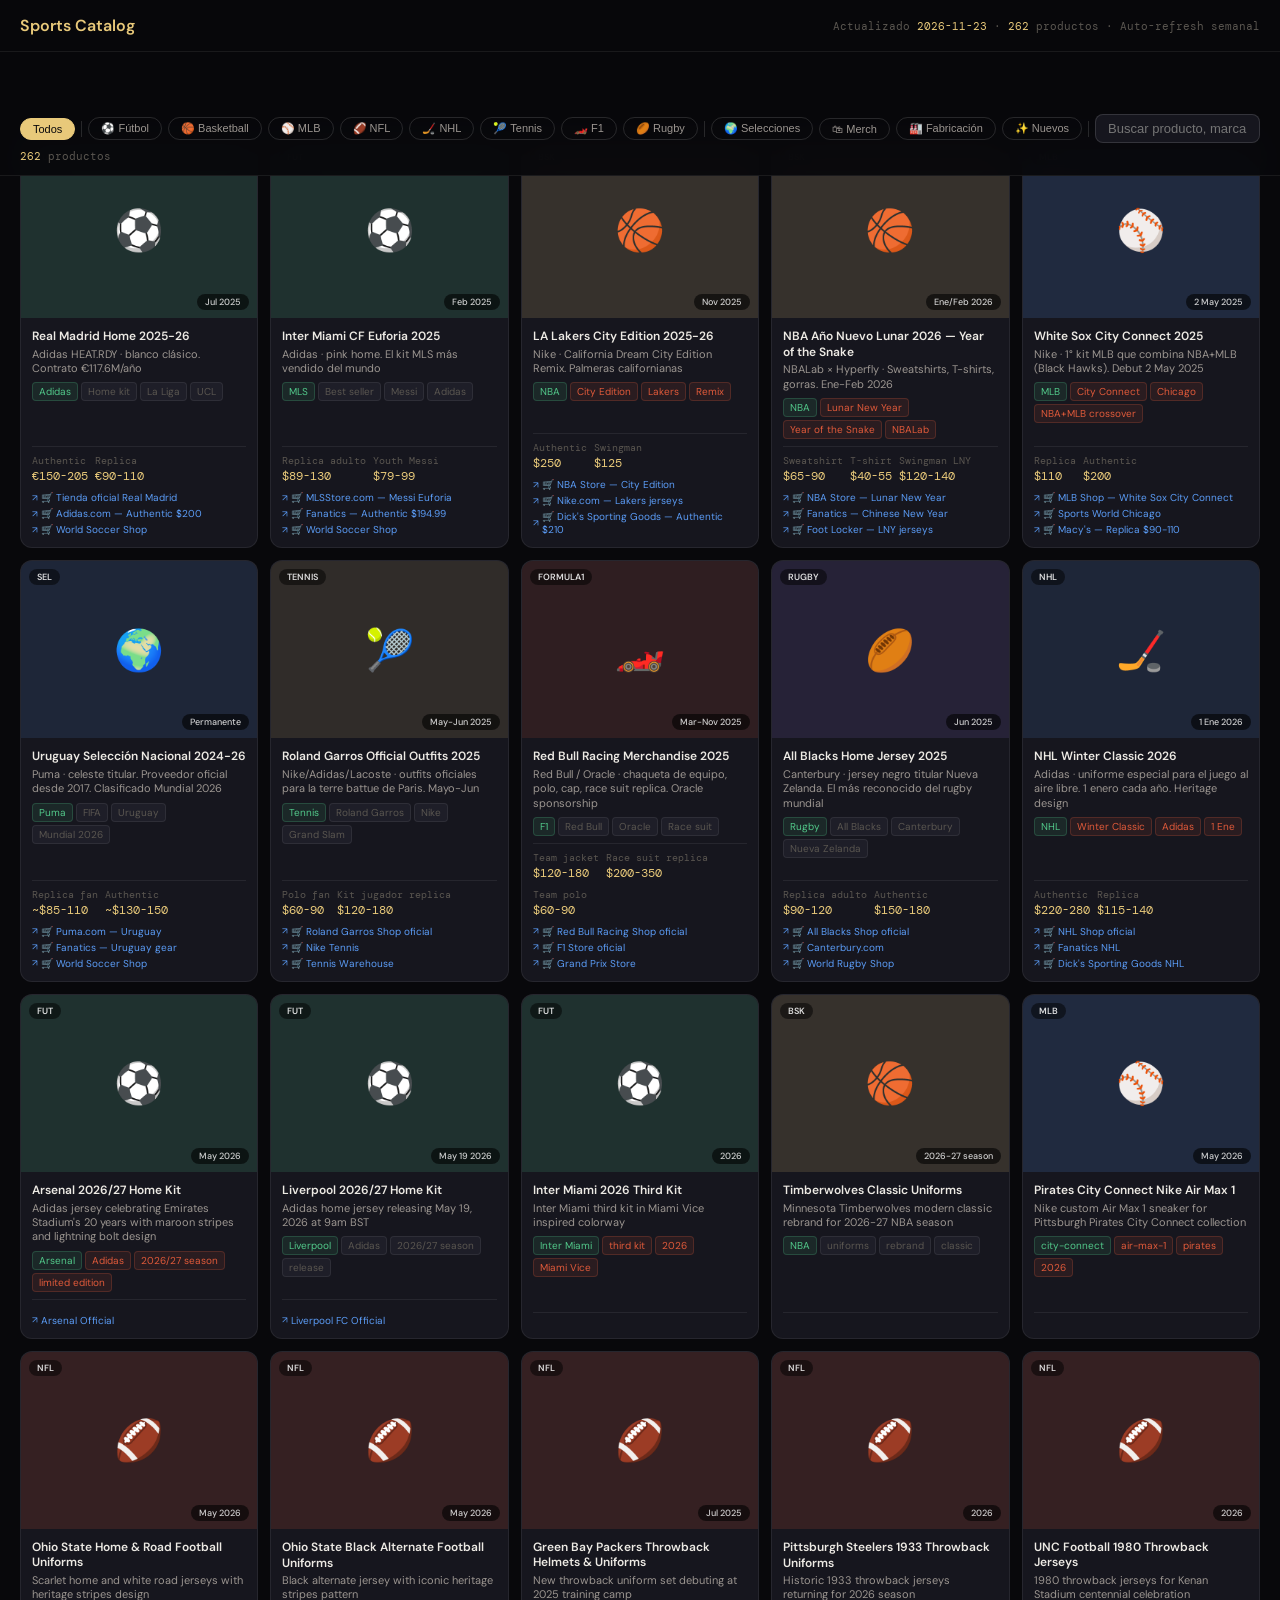
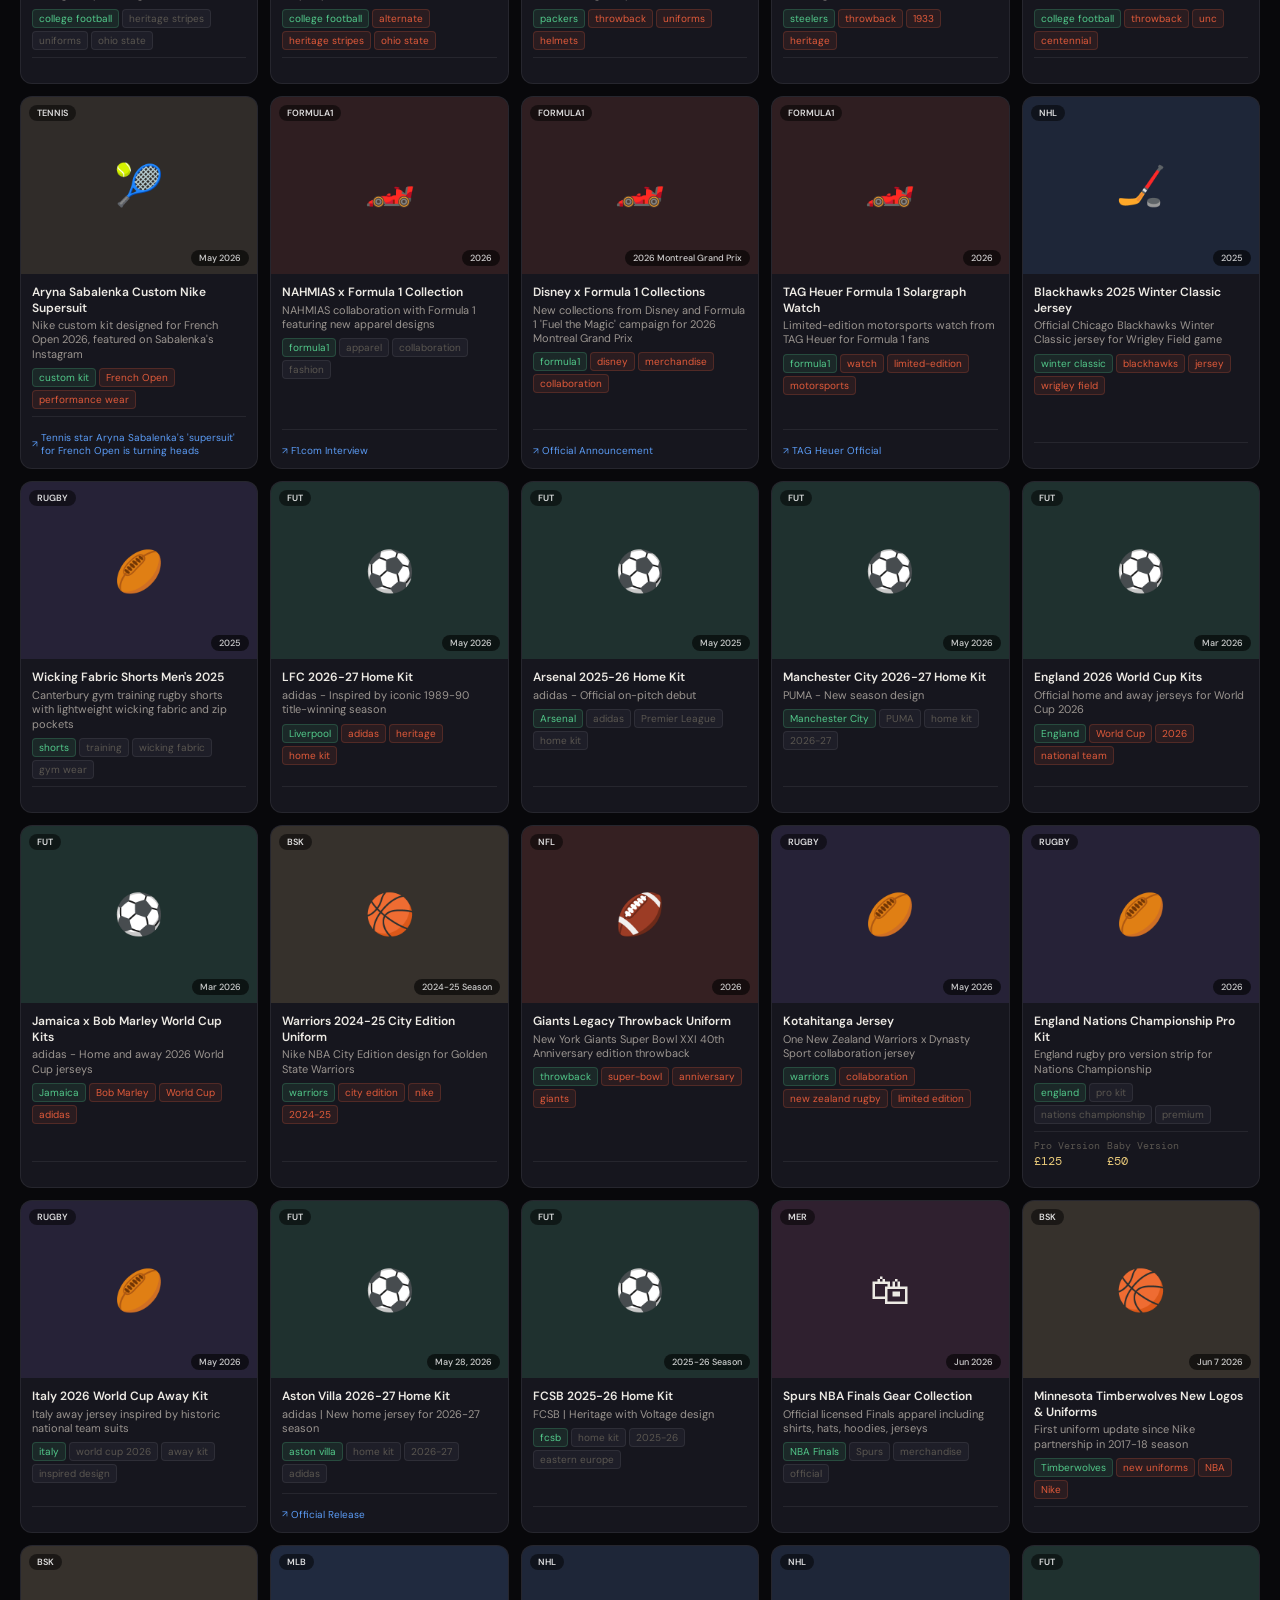
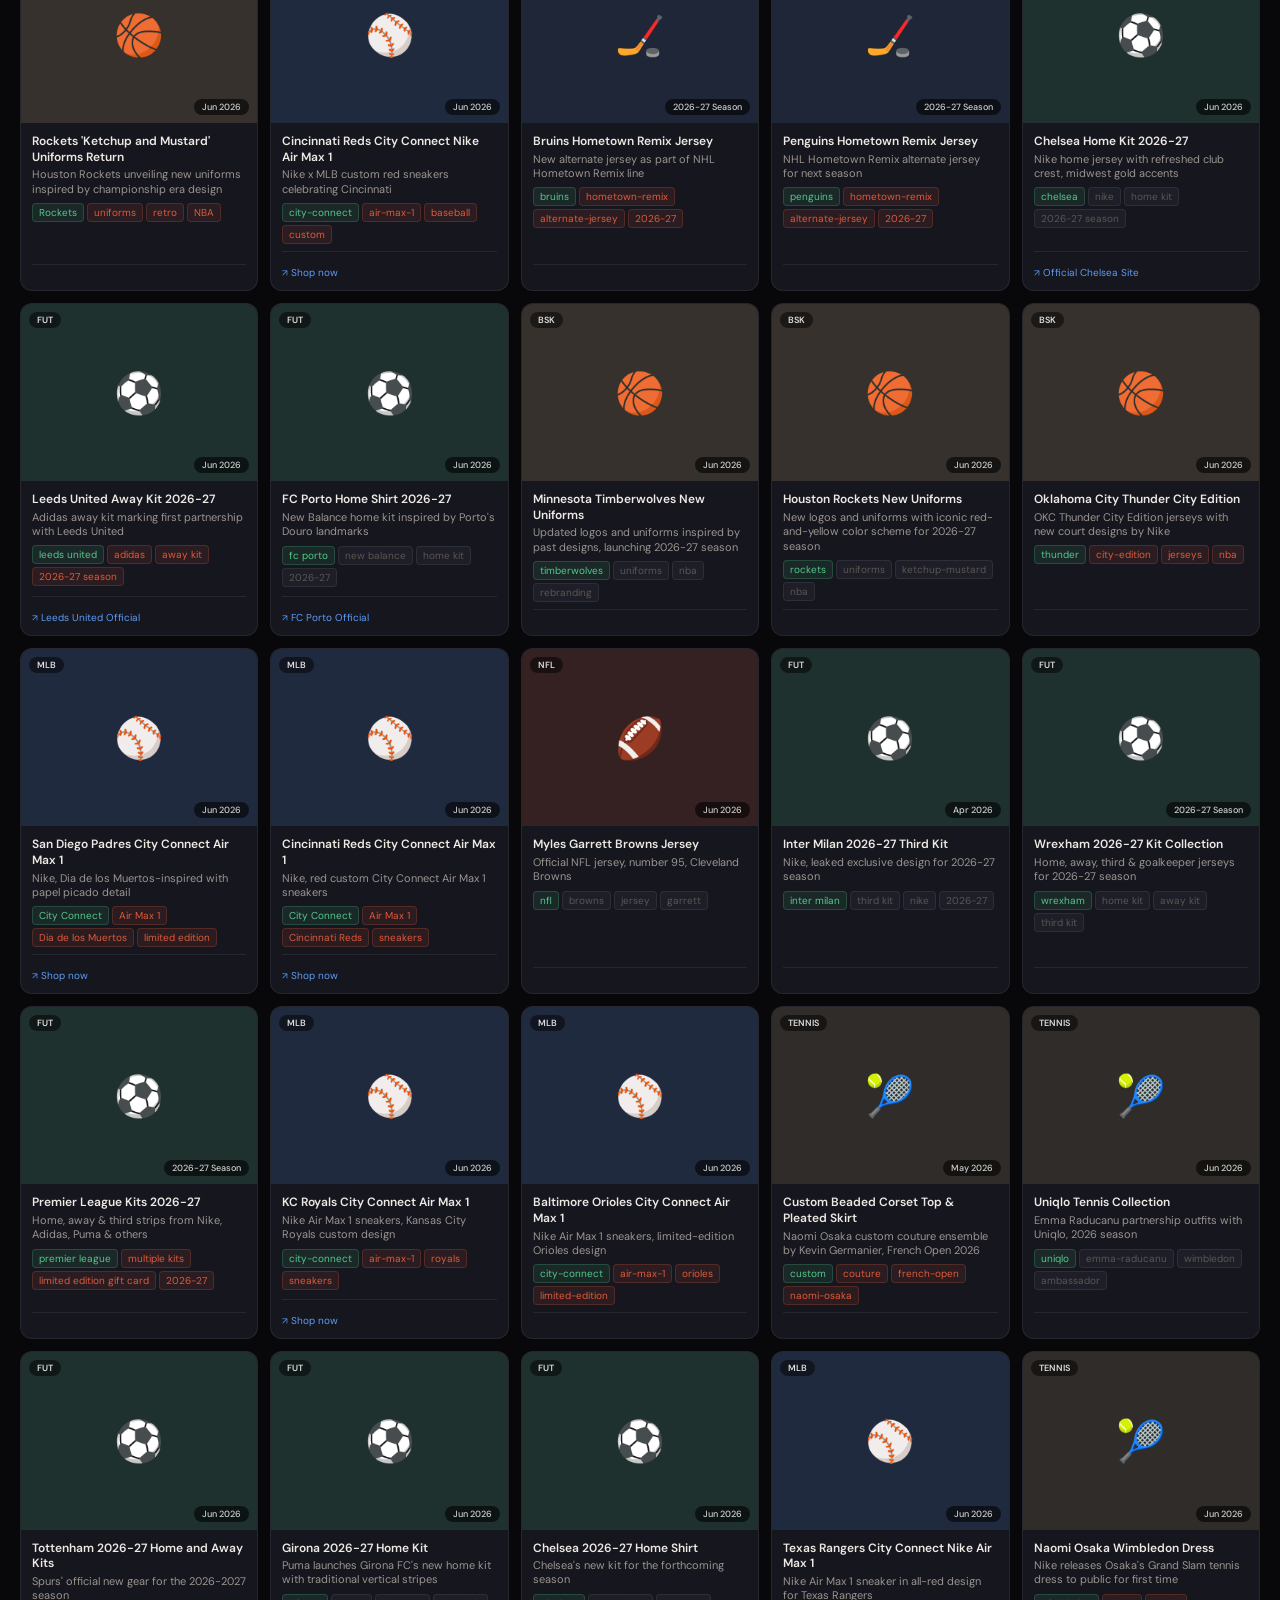
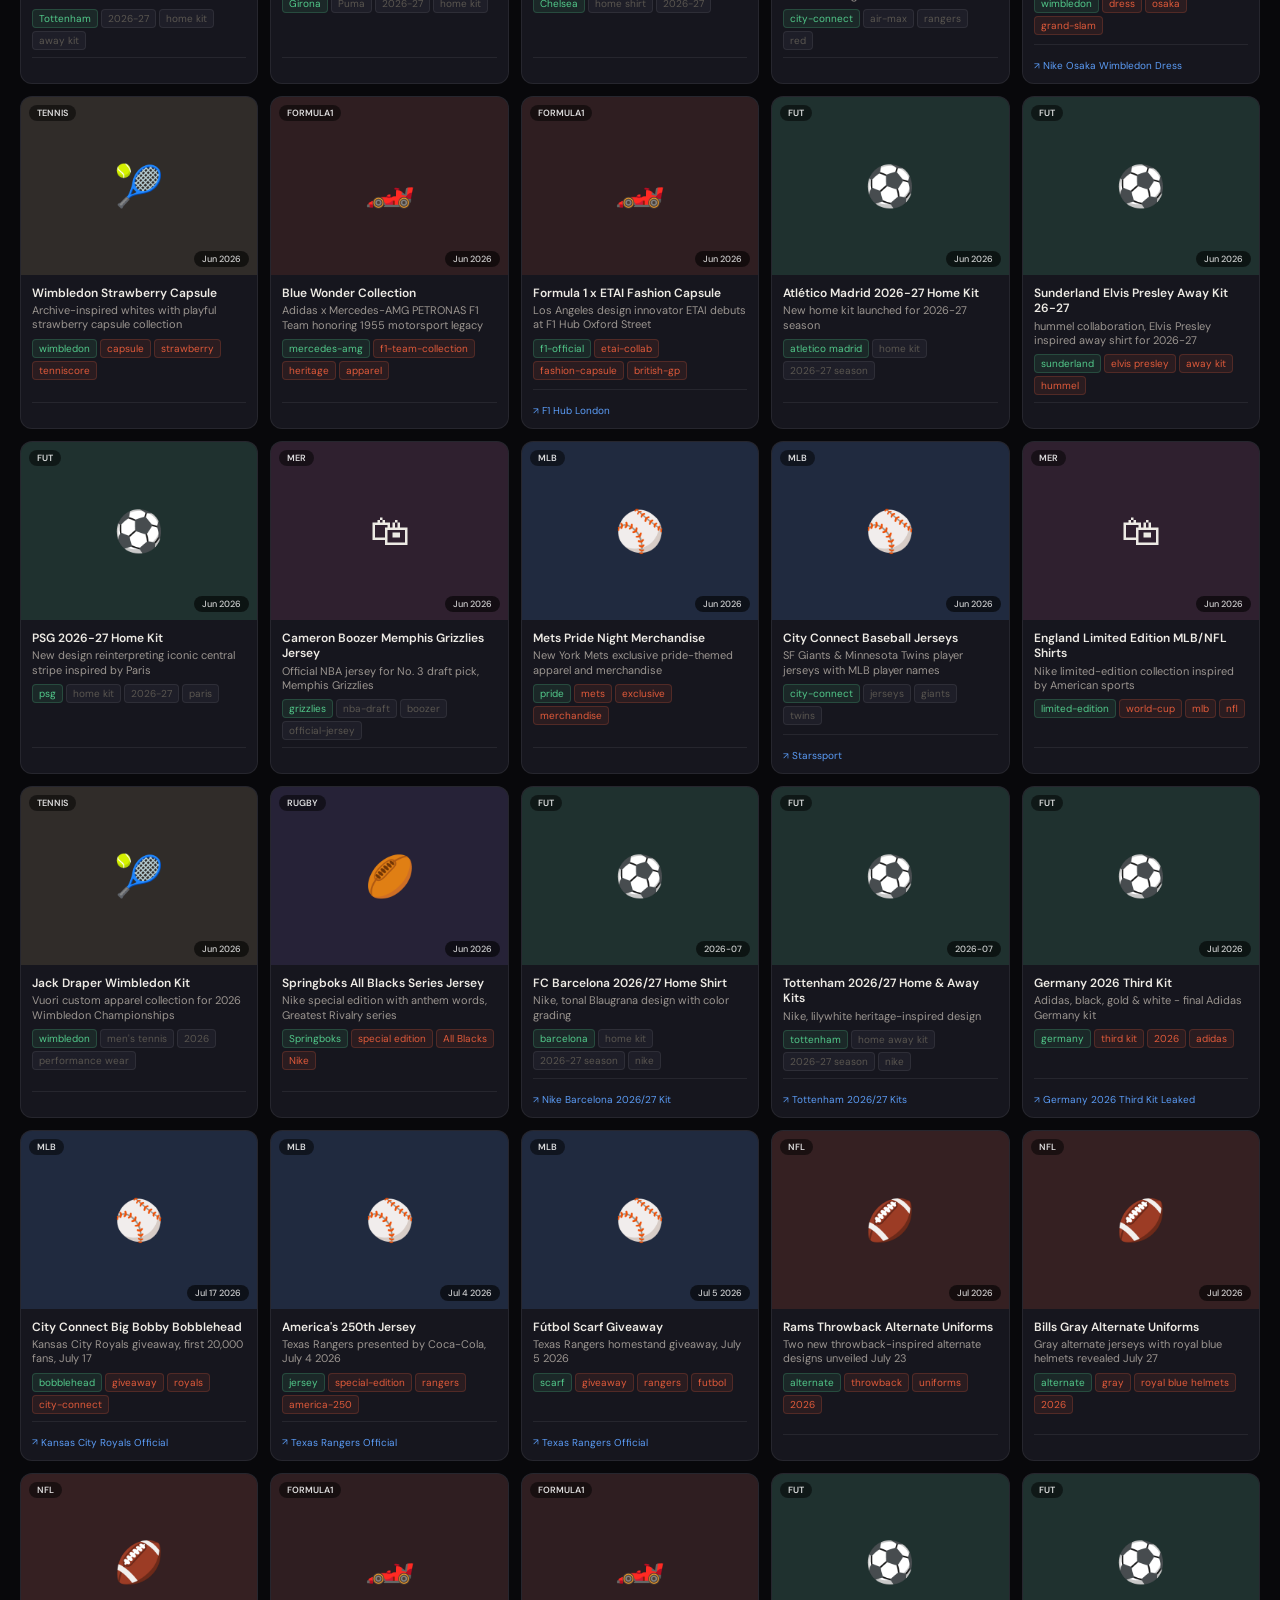
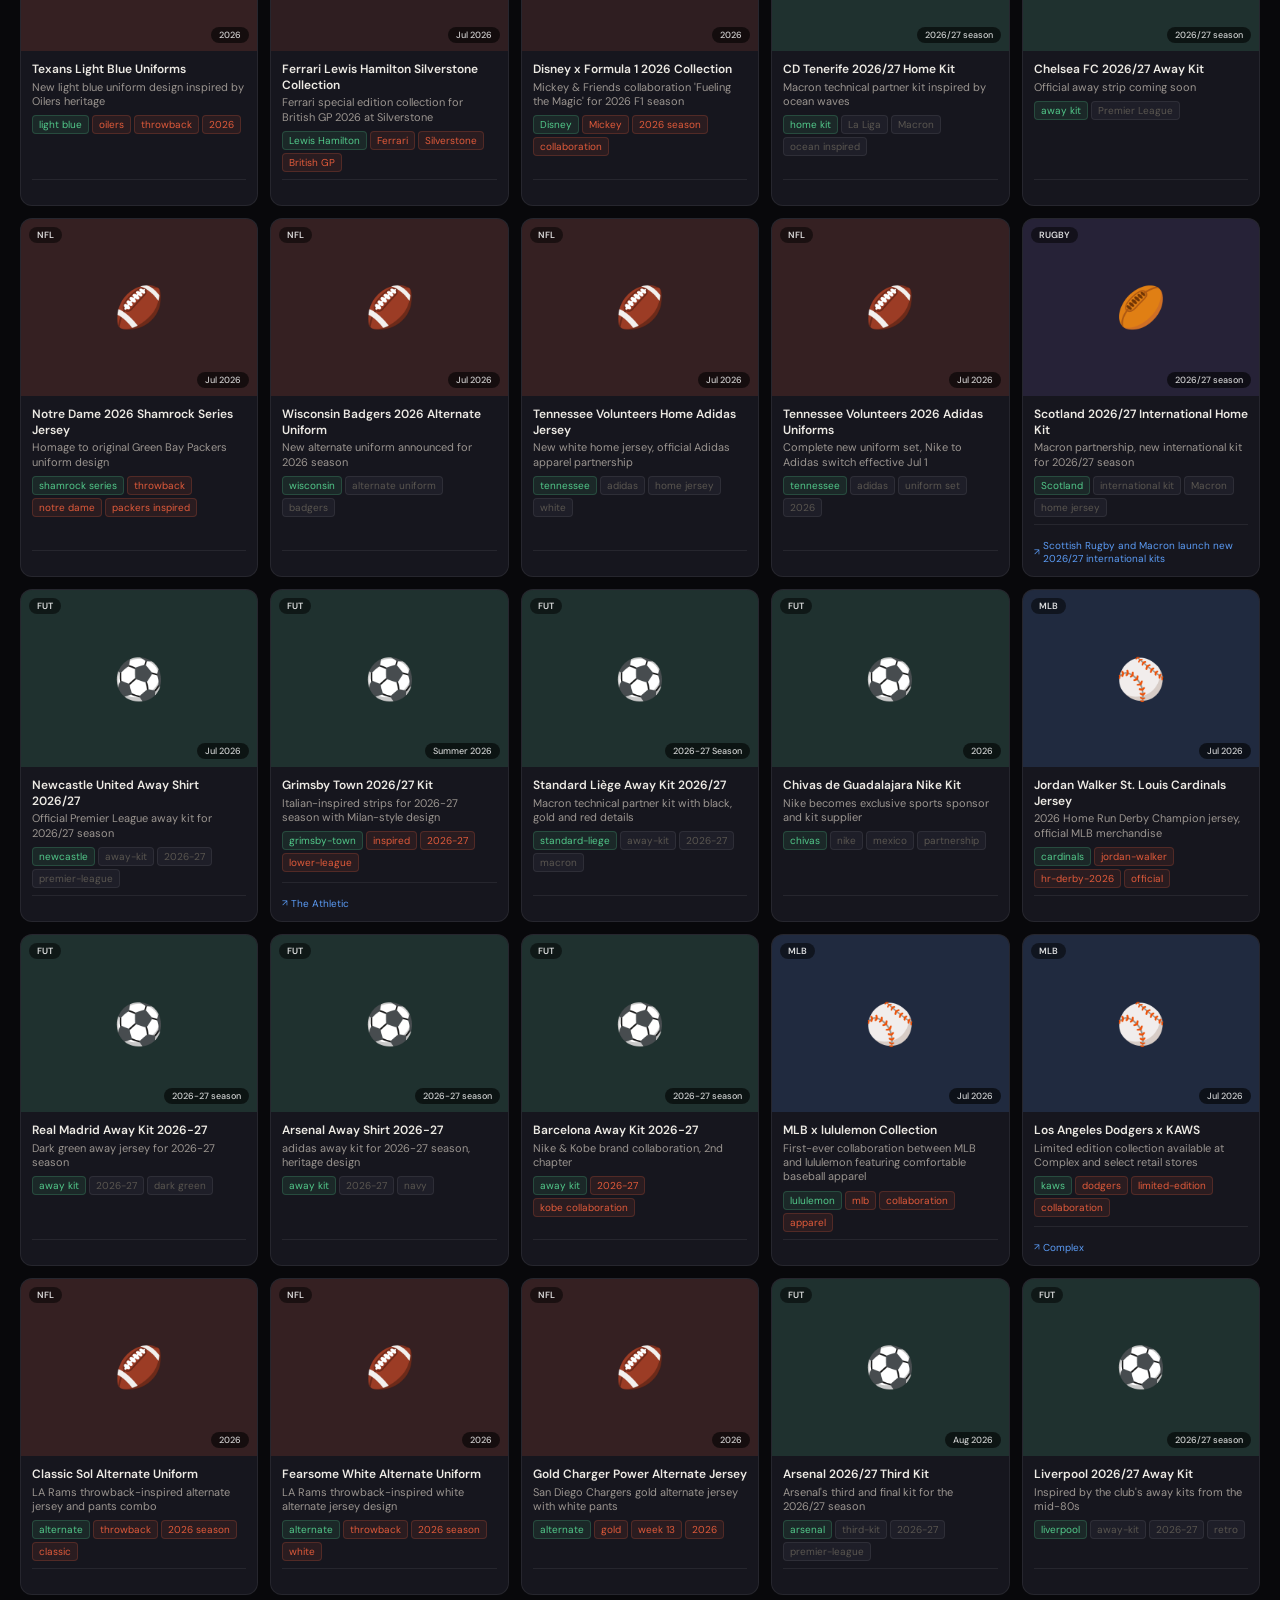
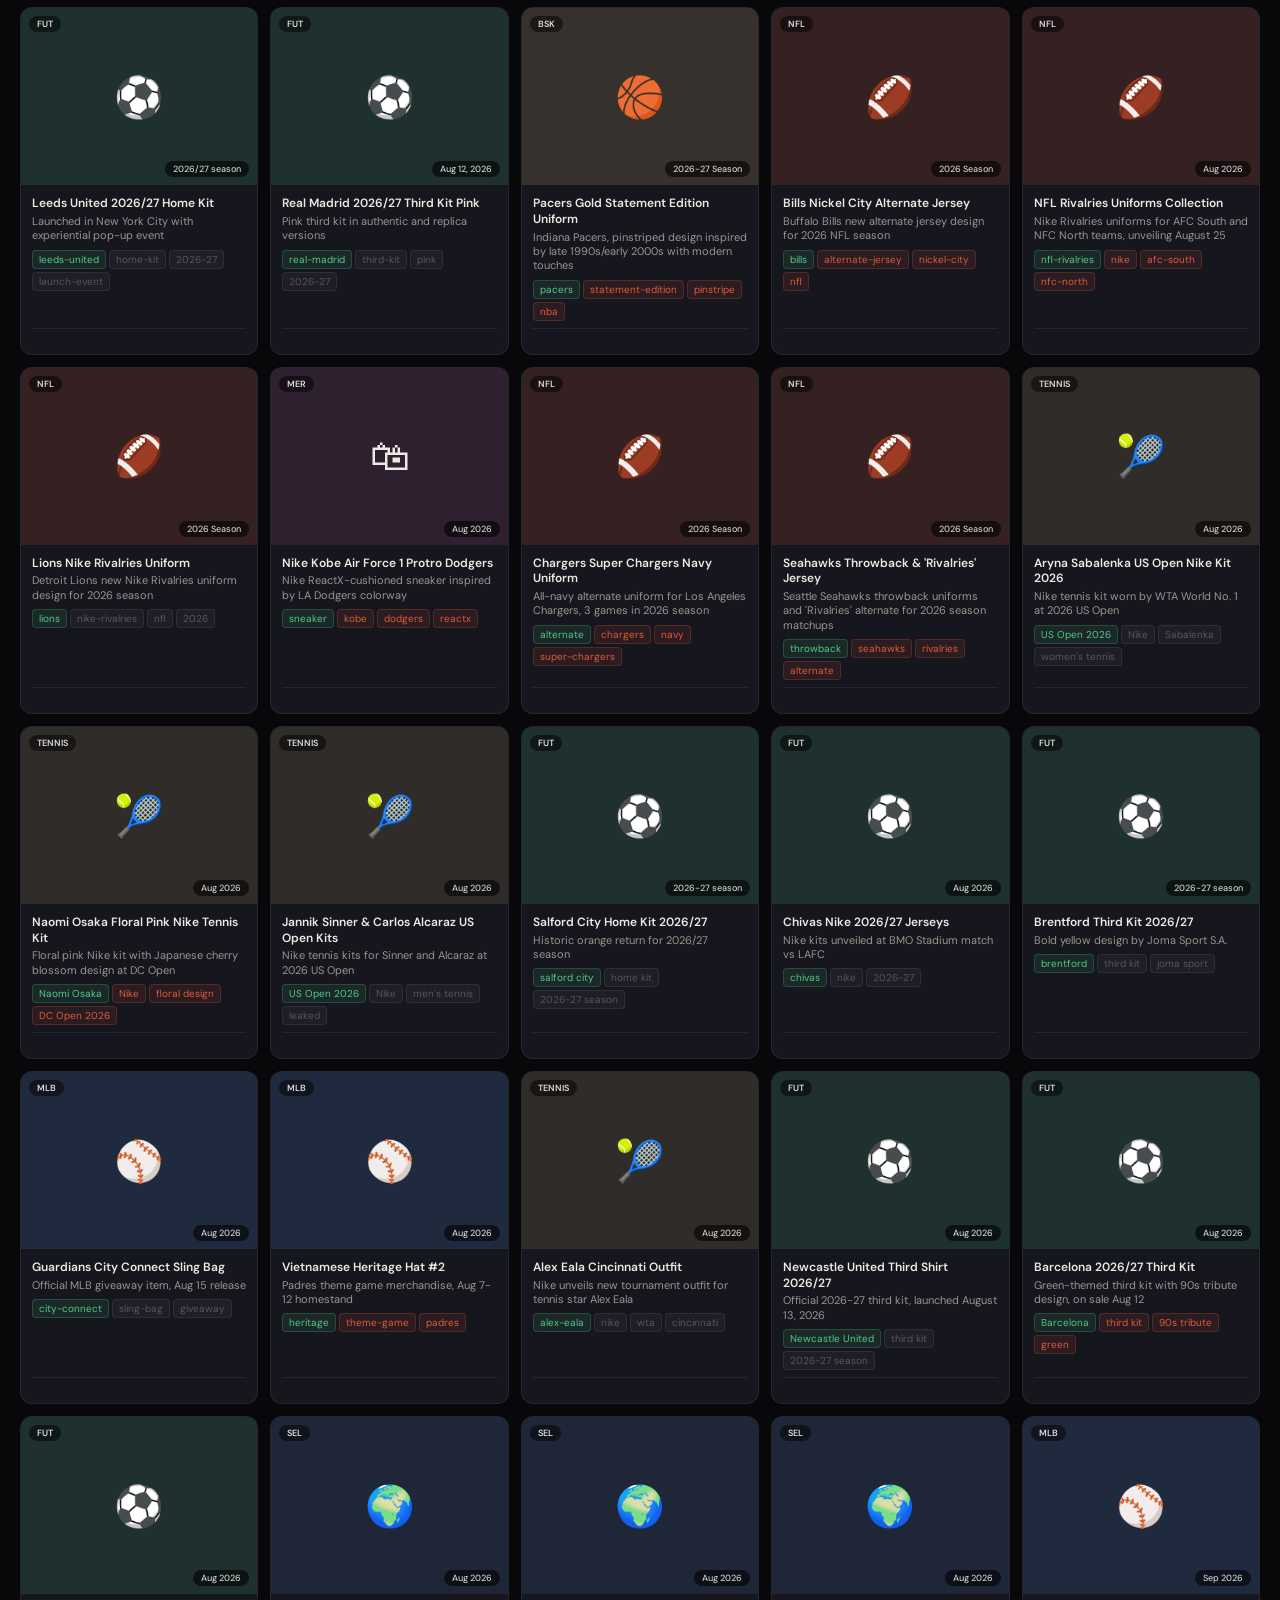
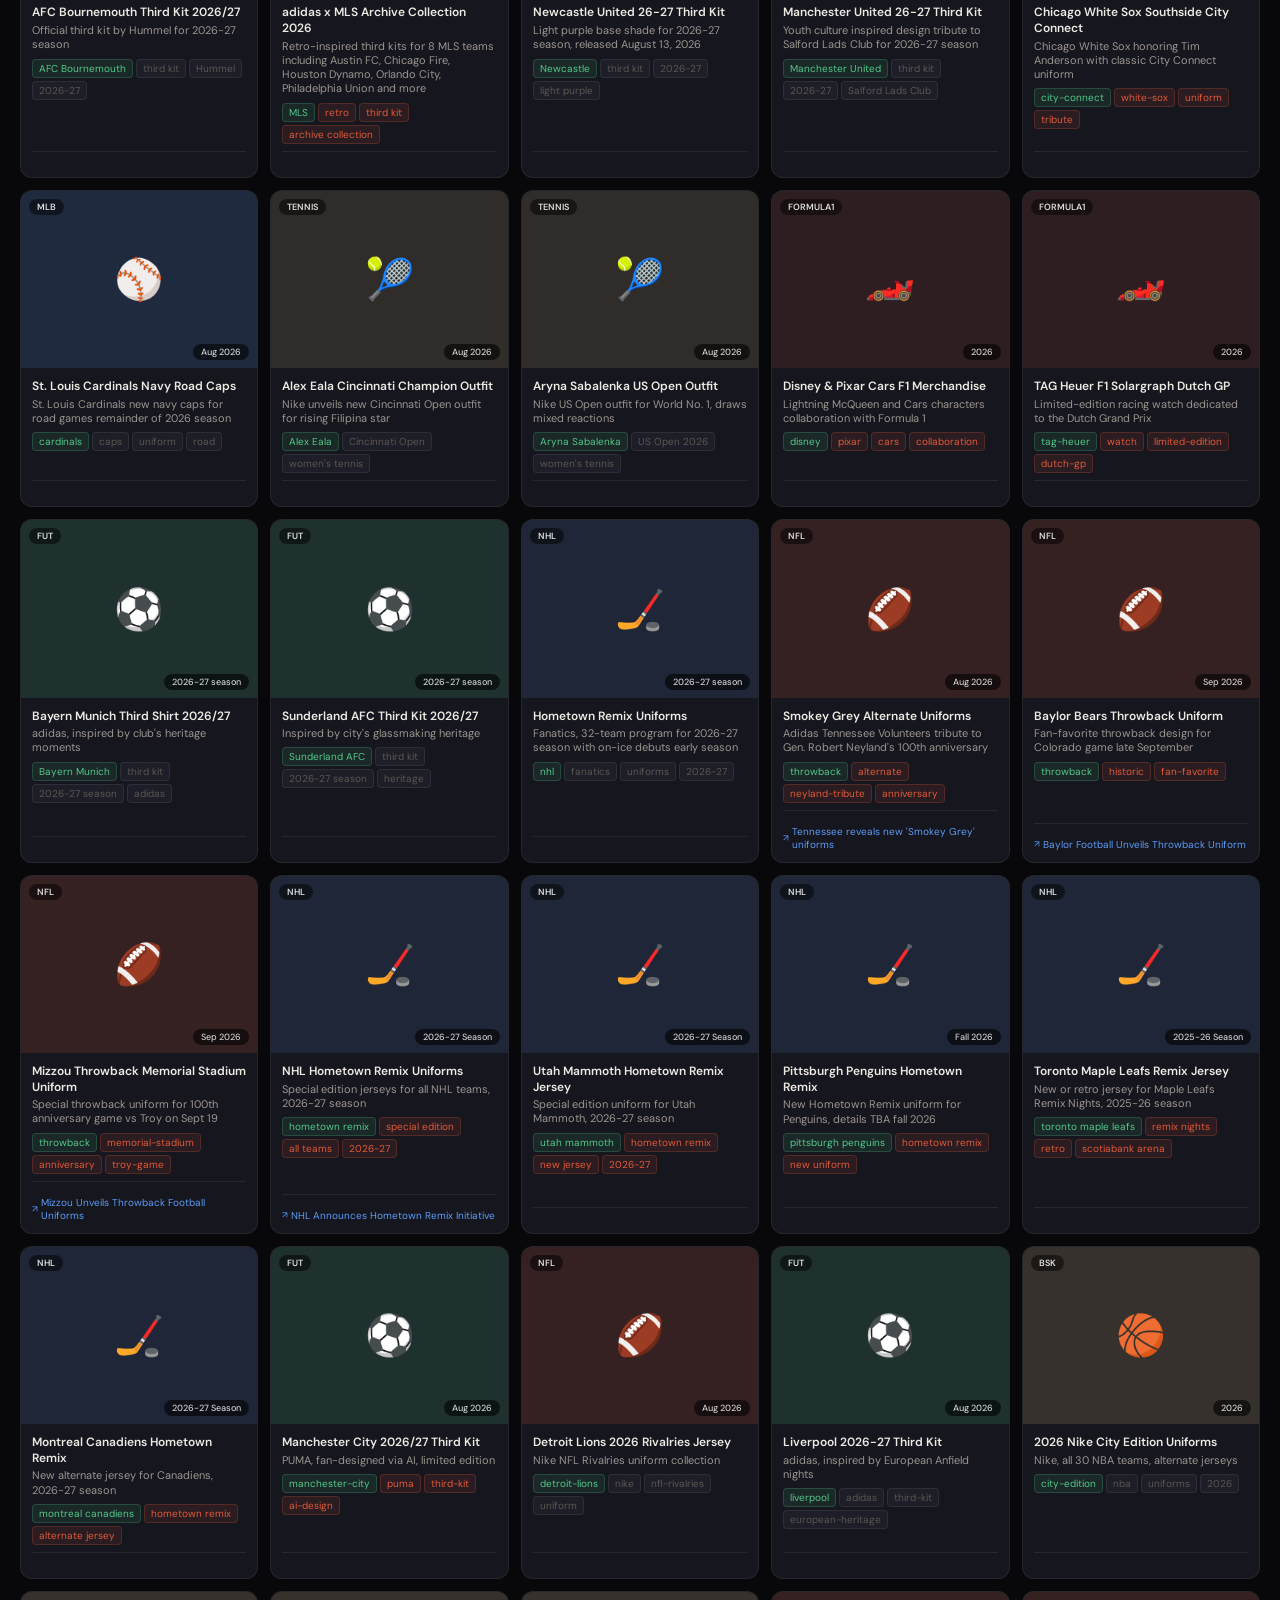
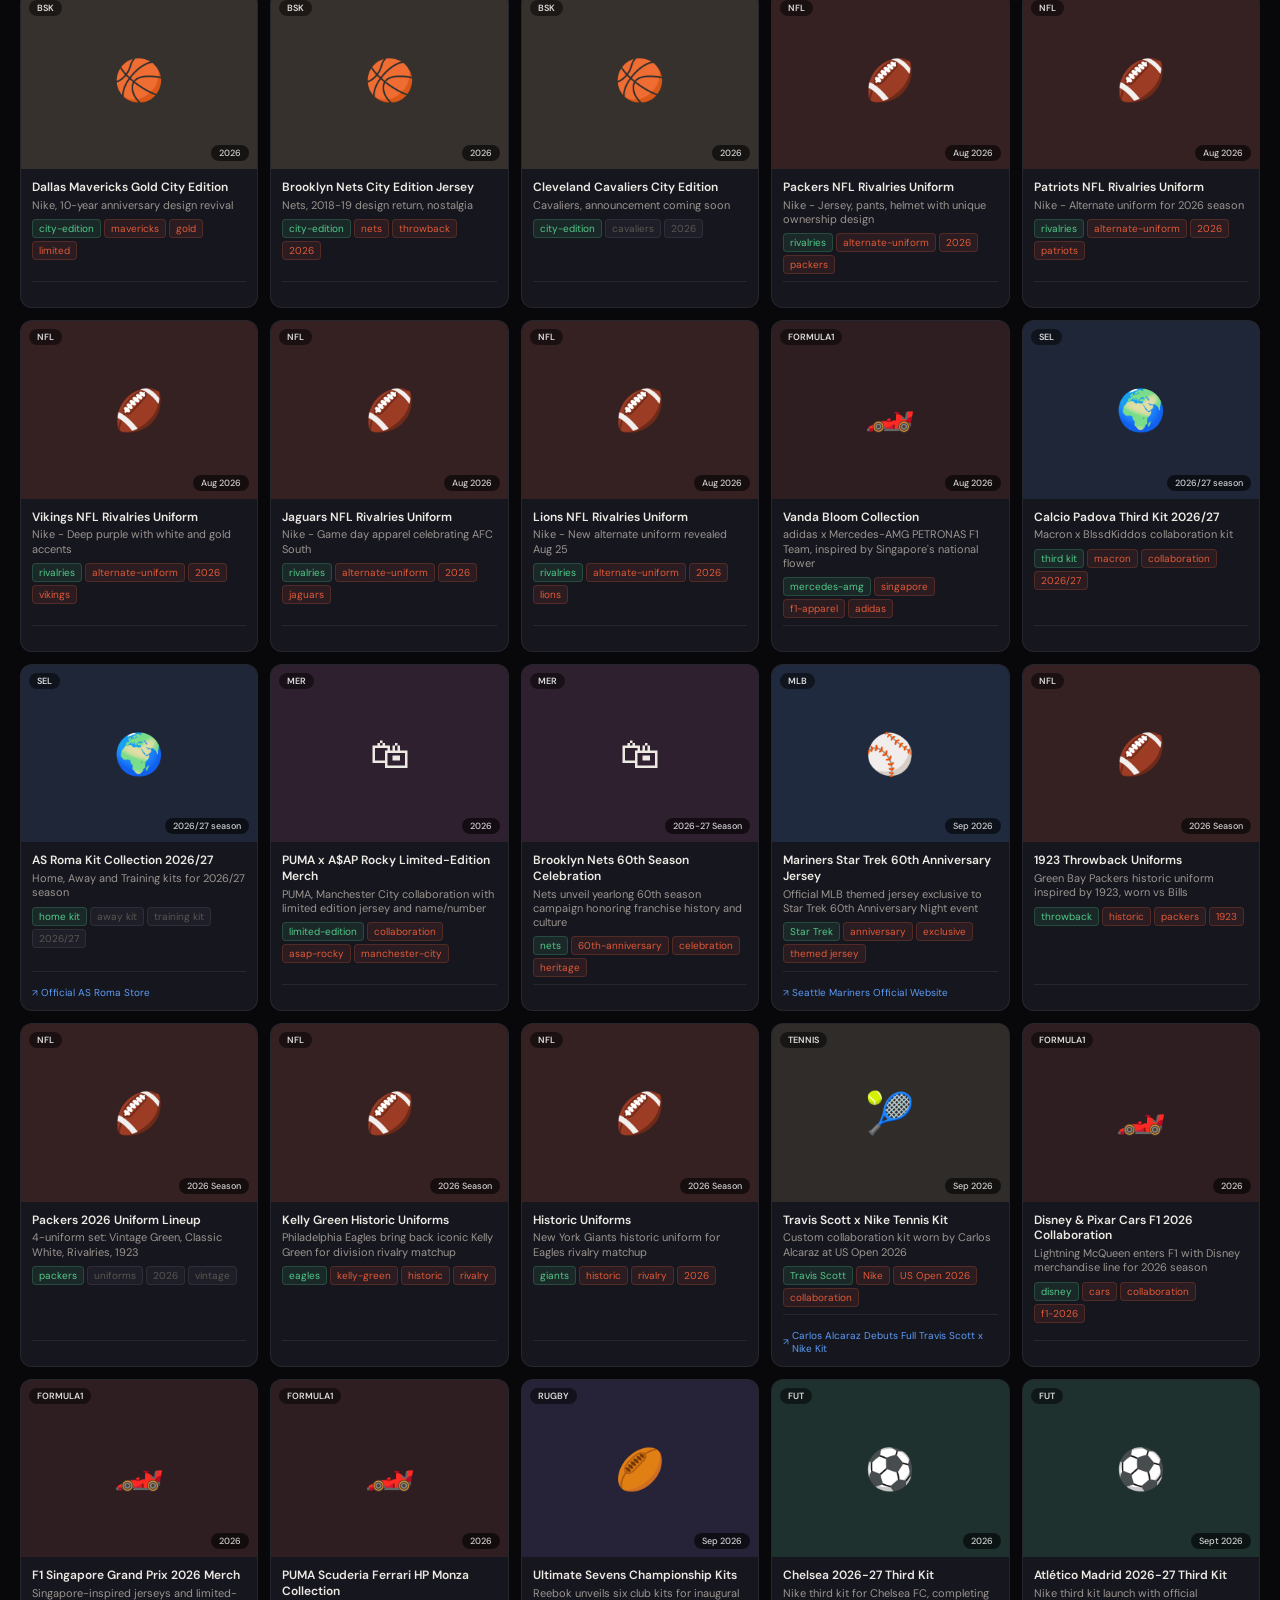
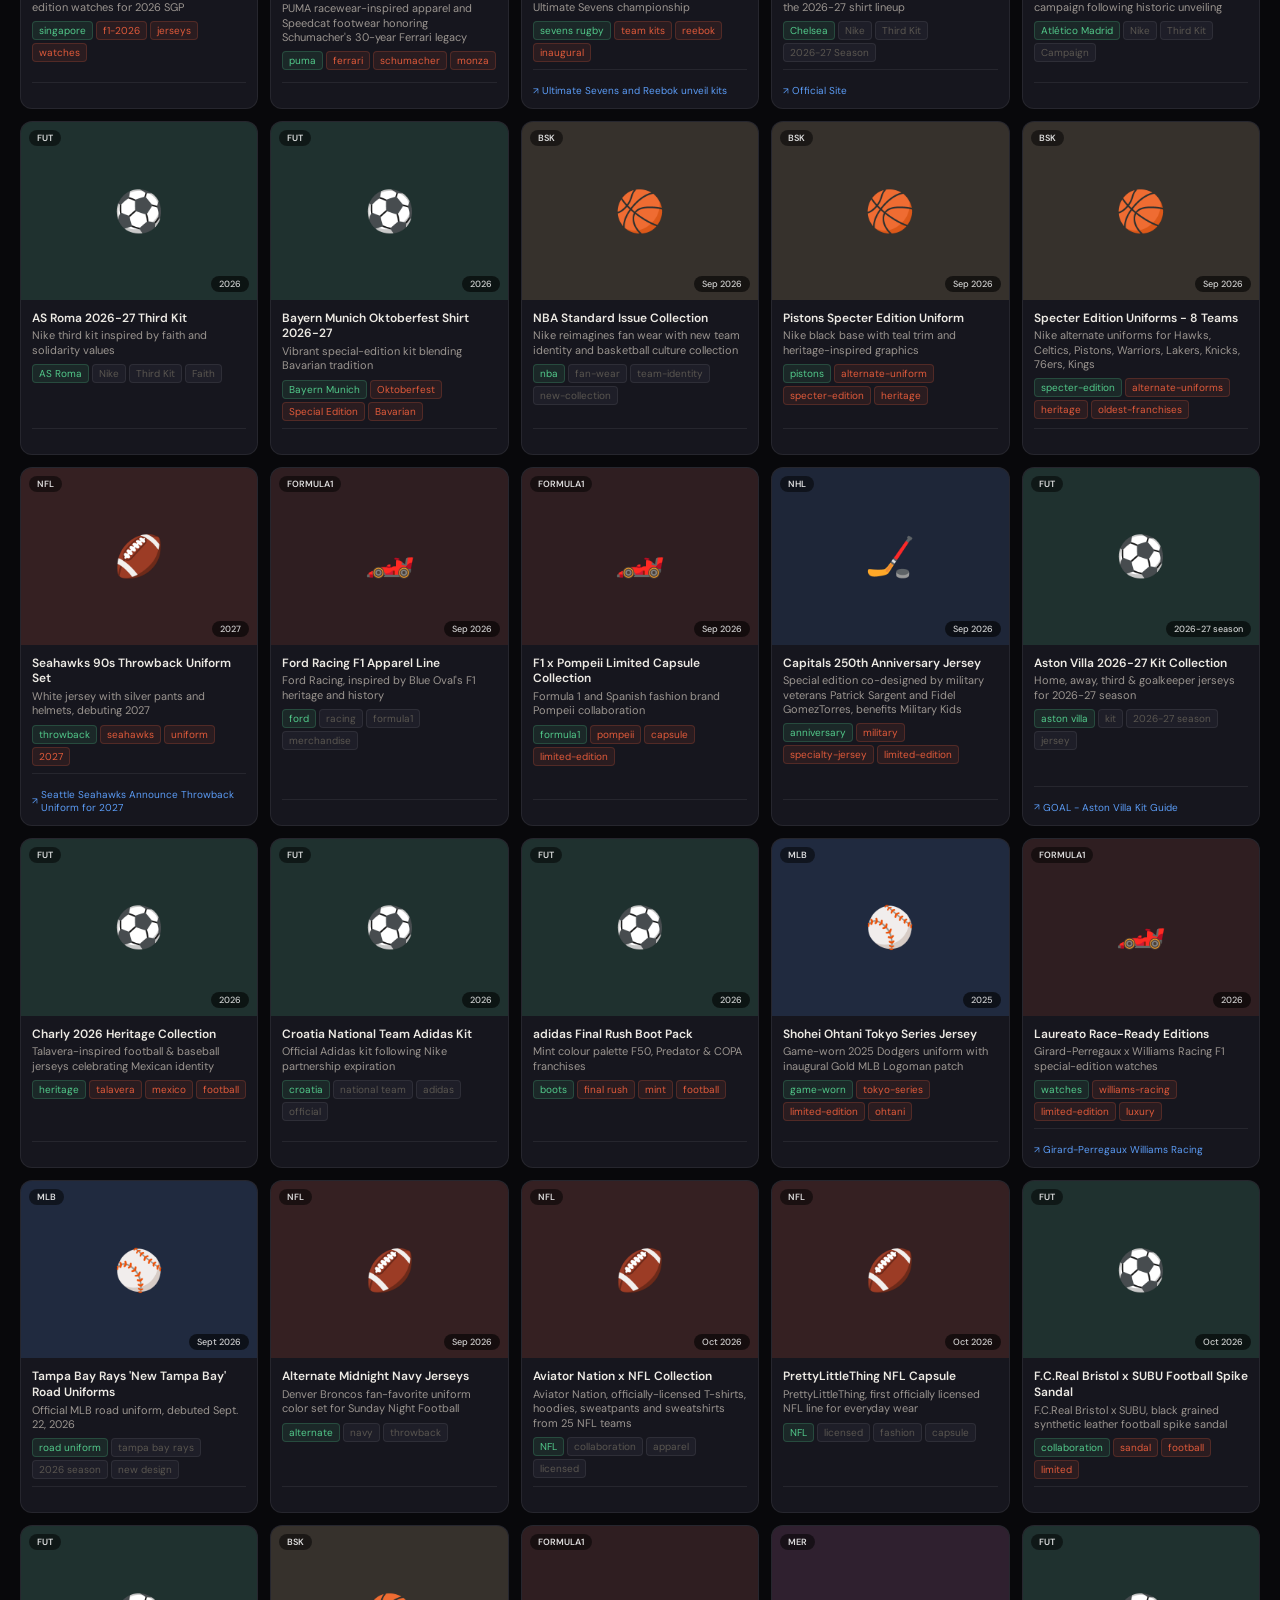
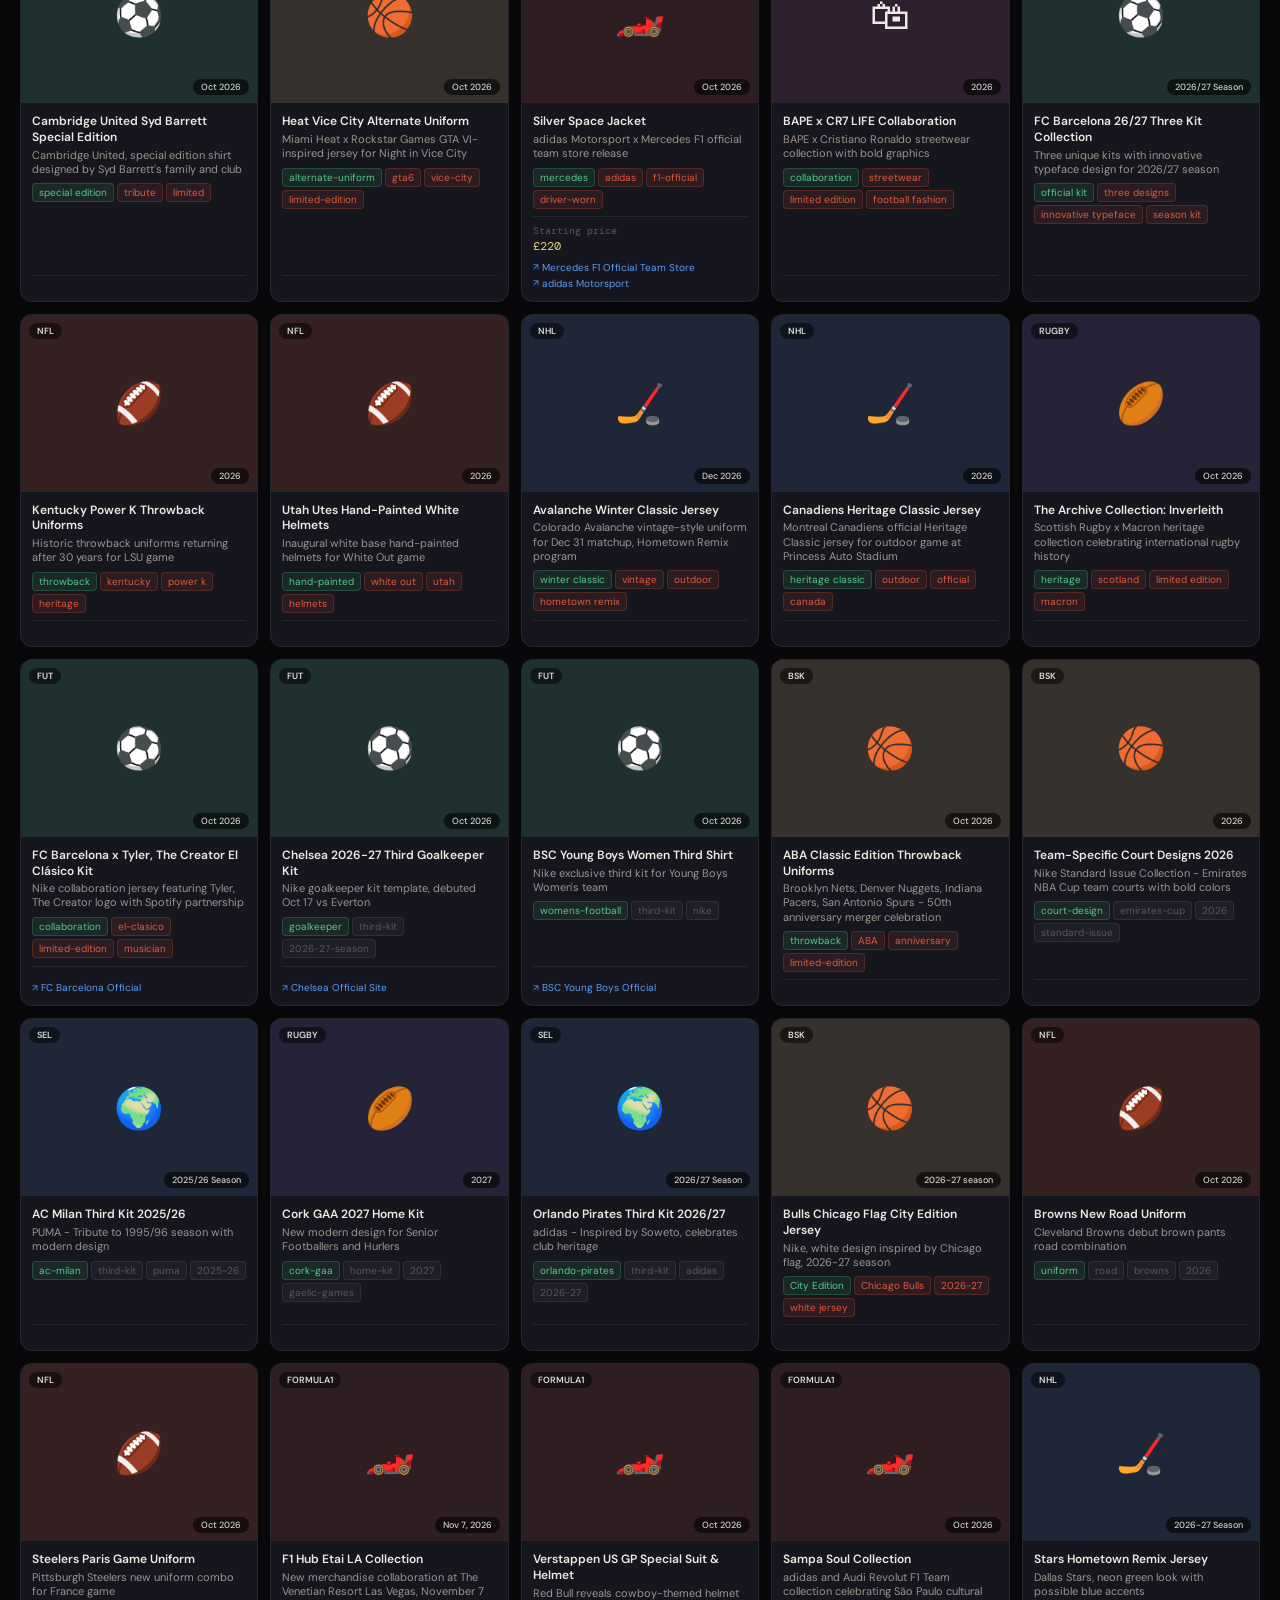
==== commit 13262a41: "Auto-update: 2026-11-23 sports catalog refresh" ====
--- a/site/index.html
+++ b/site/index.html
@@ -3,7 +3,7 @@
 <head>
 <meta charset="UTF-8">
 <meta name="viewport" content="width=device-width, initial-scale=1.0">
-<title>Sports Catalog — Auto-updated 2026-11-16</title>
+<title>Sports Catalog — Auto-updated 2026-11-23</title>
 <link href="https://fonts.googleapis.com/css2?family=DM+Sans:opsz,wght@9..40,400;9..40,500;9..40,600&family=DM+Mono:wght@400;500&display=swap" rel="stylesheet">
 <style>
 :root{--bg:#08080b;--bg3:#16161e;--bg4:#1e1e28;--b:rgba(255,255,255,0.07);--b2:rgba(255,255,255,0.13);--tx:#edeae4;--tx2:#9b9590;--tx3:#5a5650;--gold:#e8c97a;--green:#52c98a;--blue:#5b9cf6;--red:#e05a3a;--pink:#e06fa8;--sans:'DM Sans',system-ui,sans-serif;--mono:'DM Mono',monospace}
@@ -52,7 +52,7 @@
 <body>
 <header id="tb">
   <div class="logo">Sports Catalog</div>
-  <div class="meta">Actualizado <span>2026-11-16</span> · <span id="tc">251</span> productos · Auto-refresh semanal</div>
+  <div class="meta">Actualizado <span>2026-11-23</span> · <span id="tc">262</span> productos · Auto-refresh semanal</div>
 </header>
 <div id="ctrl">
   <button class="fp on" onclick="filt('all',this)">Todos</button>
@@ -77,11 +77,11 @@
 <div id="grid"></div>
 <footer id="footer">
   <strong style="color:var(--tx2)">Sports Catalog</strong> · Actualización automática semanal vía GitHub Actions + Claude API ·
-  Última actualización: 2026-11-16 · 251 productos indexados ·
+  Última actualización: 2026-11-23 · 262 productos indexados ·
   <a href="https://github.com" target="_blank">Ver código fuente en GitHub</a>
 </footer>
 <script>
-const ALL = [{"id": "rm-home-2526", "cat": "fut", "t": "Real Madrid Home 2025-26", "sub": "Adidas HEAT.RDY · blanco clásico. Contrato €117.6M/año", "tags": ["Adidas", "Home kit", "La Liga", "UCL"], "date": "Jul 2025", "prices": [{"l": "Authentic", "v": "€150-205"}, {"l": "Replica", "v": "€90-110"}], "links": [{"t": "🛒 Tienda oficial Real Madrid", "u": "https://us.shop.realmadrid.com/es/products/rmcfmz0899-mens-home-jersey-25-26-white"}, {"t": "🛒 Adidas.com — Authentic $200", "u": "https://www.adidas.com/us/real-madrid-25-26-home-authentic-jersey/JV5918.html"}, {"t": "🛒 World Soccer Shop", "u": "https://www.worldsoccershop.com/buy/real-madrid-2025-2026-jerseys"}, {"t": "🛒 LaLiga Store", "u": "https://www2.laligastore.com/en/real-madrid/t-14207102+z-9487992-2683164900"}], "brand": "Adidas", "special": false, "added_date": "2026-05-17"}, {"id": "miami-euforia-2025", "cat": "fut", "t": "Inter Miami CF Euforia 2025", "sub": "Adidas · pink home. El kit MLS más vendido del mundo", "tags": ["MLS", "Best seller", "Messi", "Adidas"], "date": "Feb 2025", "prices": [{"l": "Replica adulto", "v": "$89-130"}, {"l": "Youth Messi", "v": "$79-99"}], "links": [{"t": "🛒 MLSStore.com — Messi Euforia", "u": "https://www.mlsstore.com/es/inter-miami-cf/mens-inter-miami-cf-lionel-messi-adidas-light-pink-2025-euforia-replica-player-jersey/t-21257796+p-572267848552586+z-9-2563664462"}, {"t": "🛒 Fanatics — Authentic $194.99", "u": "https://www.fanatics.com/mls/inter-miami-cf/o-3577+t-76706629+z-97877-2244091536"}, {"t": "🛒 World Soccer Shop", "u": "https://www.worldsoccershop.com/shop/details/inter-miami-cf-2025-home-jersey-by-adidas_A1108753"}, {"t": "📰 Nota oficial lanzamiento", "u": "https://www.intermiamicf.com/news/inter-miami-cf-unveils-euforia-club-s-new-2025-and-2026-pink-home-kit"}], "brand": "Adidas", "special": false, "added_date": "2026-05-17"}, {"id": "lakers-city-2526", "cat": "bsk", "t": "LA Lakers City Edition 2025-26", "sub": "Nike · California Dream City Edition Remix. Palmeras californianas", "tags": ["NBA", "City Edition", "Lakers", "Remix"], "date": "Nov 2025", "prices": [{"l": "Authentic", "v": "$250"}, {"l": "Swingman", "v": "$125"}], "links": [{"t": "🛒 NBA Store — City Edition", "u": "https://store.nba.com/los-angeles-lakers/city-edition/t-25478568+c-1223050524+z-97-2210389272"}, {"t": "🛒 Nike.com — Lakers jerseys", "u": "https://www.nike.com/w/los-angeles-lakers-6m6dc"}, {"t": "🛒 Dick's Sporting Goods — Authentic $210", "u": "https://www.dickssportinggoods.com/f/los-angeles-lakers-nba-city-edition-apparel-gear-3452-1561609"}, {"t": "🛒 Global NBA Store", "u": "https://global.nbastore.com/en/los-angeles-lakers/city-edition/t-25478568+c-1223050524+z-97-2210389272"}], "brand": "Nike", "special": true, "added_date": "2026-05-17"}, {"id": "nba-lunar-snake-2026", "cat": "bsk", "t": "NBA Año Nuevo Lunar 2026 — Year of the Snake", "sub": "NBALab × Hyperfly · Sweatshirts, T-shirts, gorras. Ene-Feb 2026", "tags": ["NBA", "Lunar New Year", "Year of the Snake", "NBALab"], "date": "Ene/Feb 2026", "prices": [{"l": "Sweatshirt", "v": "$65-90"}, {"l": "T-shirt", "v": "$40-55"}, {"l": "Swingman LNY", "v": "$120-140"}], "links": [{"t": "🛒 NBA Store — Lunar New Year", "u": "https://store.nba.com/lunar-new-year/c-4525738841+z-901857-3022056735"}, {"t": "🛒 Fanatics — Chinese New Year", "u": "https://www.fanatics.com/nba/chinese-new-year-gear/o-1381+c-20086061+z-8375-2690202837"}, {"t": "🛒 Foot Locker — LNY jerseys", "u": "https://www.footlocker.com/buy/nba-chinese-new-year-jersey-0aez11a"}], "brand": "Nike/NBALab", "special": true, "added_date": "2026-05-17"}, {"id": "whitesox-city-2025", "cat": "mlb", "t": "White Sox City Connect 2025", "sub": "Nike · 1° kit MLB que combina NBA+MLB (Black Hawks). Debut 2 May 2025", "tags": ["MLB", "City Connect", "Chicago", "NBA+MLB crossover"], "date": "2 May 2025", "prices": [{"l": "Replica", "v": "$110"}, {"l": "Authentic", "v": "$200"}], "links": [{"t": "🛒 MLB Shop — White Sox City Connect", "u": "https://www.mlbshop.com/chicago-white-sox/2025-mlb-city-connect/t-36554212+c-6739127486+z-97-689062974"}, {"t": "🛒 Sports World Chicago", "u": "https://www.sportsworldchicago.com/Chicago-White-Sox-City-Connect/"}, {"t": "🛒 Macy's — Replica $90-110", "u": "https://www.macys.com/shop/product/nike-mens-red-chicago-white-sox-2025-city-connect-limited-jersey?ID=22400476"}, {"t": "📰 Newsweek — Dónde comprar", "u": "https://www.newsweek.com/sports/mlb/how-buy-chicago-white-sox-2025-city-connect-jerseys-hats-gear-2065823"}], "brand": "Nike", "special": true, "added_date": "2026-05-17"}, {"id": "uruguay-puma-2024", "cat": "sel", "t": "Uruguay Selección Nacional 2024-26", "sub": "Puma · celeste titular. Proveedor oficial desde 2017. Clasificado Mundial 2026", "tags": ["Puma", "FIFA", "Uruguay", "Mundial 2026"], "date": "Permanente", "prices": [{"l": "Replica fan", "v": "~$85-110"}, {"l": "Authentic", "v": "~$130-150"}], "links": [{"t": "🛒 Puma.com — Uruguay", "u": "https://www.puma.com/en/uruguay"}, {"t": "🛒 Fanatics — Uruguay gear", "u": "https://www.fanatics.com/soccer/uruguay"}, {"t": "🛒 World Soccer Shop", "u": "https://www.worldsoccershop.com/national-teams/uruguay-soccer-jerseys"}], "brand": "Puma", "special": false, "added_date": "2026-05-17"}, {"id": "roland-garros-outfit-2025", "cat": "tennis", "t": "Roland Garros Official Outfits 2025", "sub": "Nike/Adidas/Lacoste · outfits oficiales para la terre battue de Paris. Mayo-Jun", "tags": ["Tennis", "Roland Garros", "Nike", "Grand Slam", "Clay court"], "date": "May-Jun 2025", "prices": [{"l": "Polo fan", "v": "$60-90"}, {"l": "Kit jugador replica", "v": "$120-180"}], "links": [{"t": "🛒 Roland Garros Shop oficial", "u": "https://www.rolandgarros.com/en-us/shop"}, {"t": "🛒 Nike Tennis", "u": "https://www.nike.com/w/tennis"}, {"t": "🛒 Tennis Warehouse", "u": "https://www.tenniswarehouse.com"}], "brand": "Nike/Adidas/Lacoste", "special": false, "added_date": "2026-05-17"}, {"id": "f1-redbull-merch-2025", "cat": "formula1", "t": "Red Bull Racing Merchandise 2025", "sub": "Red Bull / Oracle · chaqueta de equipo, polo, cap, race suit replica. Oracle sponsorship", "tags": ["F1", "Red Bull", "Oracle", "Race suit", "Team gear"], "date": "Mar-Nov 2025", "prices": [{"l": "Team jacket", "v": "$120-180"}, {"l": "Race suit replica", "v": "$200-350"}, {"l": "Team polo", "v": "$60-90"}], "links": [{"t": "🛒 Red Bull Racing Shop oficial", "u": "https://www.redbullracing.com/shop"}, {"t": "🛒 F1 Store oficial", "u": "https://www.formula1.com/en/shop"}, {"t": "🛒 Grand Prix Store", "u": "https://www.grandprixstore.com"}], "brand": "Red Bull/Oracle", "special": false, "added_date": "2026-05-17"}, {"id": "allblacks-home-2025", "cat": "rugby", "t": "All Blacks Home Jersey 2025", "sub": "Canterbury · jersey negro titular Nueva Zelanda. El más reconocido del rugby mundial", "tags": ["Rugby", "All Blacks", "Canterbury", "Nueva Zelanda", "Home kit"], "date": "Jun 2025", "prices": [{"l": "Replica adulto", "v": "$90-120"}, {"l": "Authentic", "v": "$150-180"}], "links": [{"t": "🛒 All Blacks Shop oficial", "u": "https://www.allblacks.com/shop"}, {"t": "🛒 Canterbury.com", "u": "https://www.canterburysport.com"}, {"t": "🛒 World Rugby Shop", "u": "https://store.world.rugby"}], "brand": "Canterbury", "special": false, "added_date": "2026-05-17"}, {"id": "nhl-winter-classic-2026", "cat": "nhl", "t": "NHL Winter Classic 2026", "sub": "Adidas · uniforme especial para el juego al aire libre. 1 enero cada año. Heritage design", "tags": ["NHL", "Winter Classic", "Adidas", "1 Ene", "Heritage"], "date": "1 Ene 2026", "prices": [{"l": "Authentic", "v": "$220-280"}, {"l": "Replica", "v": "$115-140"}], "links": [{"t": "🛒 NHL Shop oficial", "u": "https://www.nhlshop.com"}, {"t": "🛒 Fanatics NHL", "u": "https://www.fanatics.com/nhl"}, {"t": "🛒 Dick's Sporting Goods NHL", "u": "https://www.dickssportinggoods.com/f/nhl-jerseys"}], "brand": "Adidas", "special": true, "added_date": "2026-05-17"}, {"id": "arsenal-home-2026-27", "cat": "fut", "t": "Arsenal 2026/27 Home Kit", "sub": "Adidas jersey celebrating Emirates Stadium's 20 years with maroon stripes and lightning bolt design", "tags": ["Arsenal", "Adidas", "2026/27 season", "limited edition", "Emirates Stadium"], "date": "May 2026", "prices": [], "links": [{"t": "Arsenal Official", "u": "https://www.arsenal.com"}], "brand": "Adidas", "special": true, "added_date": "2026-05-18", "auto_generated": true}, {"id": "liverpool-home-2026-27", "cat": "fut", "t": "Liverpool 2026/27 Home Kit", "sub": "Adidas home jersey releasing May 19, 2026 at 9am BST", "tags": ["Liverpool", "Adidas", "2026/27 season", "release"], "date": "May 19 2026", "prices": [], "links": [{"t": "Liverpool FC Official", "u": "https://www.liverpoolfc.com"}], "brand": "Adidas", "special": false, "added_date": "2026-05-18", "auto_generated": true}, {"id": "inter-miami-third-2026", "cat": "fut", "t": "Inter Miami 2026 Third Kit", "sub": "Inter Miami third kit in Miami Vice inspired colorway", "tags": ["Inter Miami", "third kit", "2026", "Miami Vice"], "date": "2026", "prices": [], "links": [], "brand": "", "special": true, "added_date": "2026-05-18", "auto_generated": true}, {"id": "timberwolves-classic-2026", "cat": "bsk", "t": "Timberwolves Classic Uniforms", "sub": "Minnesota Timberwolves modern classic rebrand for 2026-27 NBA season", "tags": ["NBA", "uniforms", "rebrand", "classic"], "date": "2026-27 season", "prices": [], "links": [], "brand": "Nike", "special": false, "added_date": "2026-05-18", "auto_generated": true}, {"id": "pirates-city-connect-airmax1-2026", "cat": "mlb", "t": "Pirates City Connect Nike Air Max 1", "sub": "Nike custom Air Max 1 sneaker for Pittsburgh Pirates City Connect collection", "tags": ["city-connect", "air-max-1", "pirates", "2026"], "date": "May 2026", "prices": [], "links": [], "brand": "Nike", "special": true, "added_date": "2026-05-18", "auto_generated": true}, {"id": "ohio-state-home-road-2026", "cat": "nfl", "t": "Ohio State Home & Road Football Uniforms", "sub": "Scarlet home and white road jerseys with heritage stripes design", "tags": ["college football", "heritage stripes", "uniforms", "ohio state"], "date": "May 2026", "prices": [], "links": [], "brand": "Ohio State Athletics", "special": false, "added_date": "2026-05-18", "auto_generated": true}, {"id": "ohio-state-black-alternate-2026", "cat": "nfl", "t": "Ohio State Black Alternate Football Uniforms", "sub": "Black alternate jersey with iconic heritage stripes pattern", "tags": ["college football", "alternate", "heritage stripes", "ohio state"], "date": "May 2026", "prices": [], "links": [], "brand": "Ohio State Athletics", "special": true, "added_date": "2026-05-18", "auto_generated": true}, {"id": "packers-throwback-2025", "cat": "nfl", "t": "Green Bay Packers Throwback Helmets & Uniforms", "sub": "New throwback uniform set debuting at 2025 training camp", "tags": ["packers", "throwback", "uniforms", "helmets"], "date": "Jul 2025", "prices": [], "links": [], "brand": "Green Bay Packers", "special": true, "added_date": "2026-05-18", "auto_generated": true}, {"id": "steelers-1933-throwback-2026", "cat": "nfl", "t": "Pittsburgh Steelers 1933 Throwback Uniforms", "sub": "Historic 1933 throwback jerseys returning for 2026 season", "tags": ["steelers", "throwback", "1933", "heritage"], "date": "2026", "prices": [], "links": [], "brand": "Pittsburgh Steelers", "special": true, "added_date": "2026-05-18", "auto_generated": true}, {"id": "unc-1980-throwback-2026", "cat": "nfl", "t": "UNC Football 1980 Throwback Jerseys", "sub": "1980 throwback jerseys for Kenan Stadium centennial celebration", "tags": ["college football", "throwback", "unc", "centennial"], "date": "2026", "prices": [], "links": [], "brand": "UNC Athletics", "special": true, "added_date": "2026-05-18", "auto_generated": true}, {"id": "sabalenka-nike-supersuit-2026", "cat": "tennis", "t": "Aryna Sabalenka Custom Nike Supersuit", "sub": "Nike custom kit designed for French Open 2026, featured on Sabalenka's Instagram", "tags": ["custom kit", "French Open", "performance wear"], "date": "May 2026", "prices": [], "links": [{"t": "Tennis star Aryna Sabalenka's 'supersuit' for French Open is turning heads", "u": "https://example.com/sabalenka-nike-supersuit"}], "brand": "Nike", "special": true, "added_date": "2026-05-18", "auto_generated": true}, {"id": "nahmias-formula1-2026", "cat": "formula1", "t": "NAHMIAS x Formula 1 Collection", "sub": "NAHMIAS collaboration with Formula 1 featuring new apparel designs", "tags": ["formula1", "apparel", "collaboration", "fashion"], "date": "2026", "prices": [], "links": [{"t": "F1.com Interview", "u": "https://www.formula1.com"}], "brand": "NAHMIAS", "special": false, "added_date": "2026-05-18", "auto_generated": true}, {"id": "disney-f1-2026-collections", "cat": "formula1", "t": "Disney x Formula 1 Collections", "sub": "New collections from Disney and Formula 1 'Fuel the Magic' campaign for 2026 Montreal Grand Prix", "tags": ["formula1", "disney", "merchandise", "collaboration"], "date": "2026 Montreal Grand Prix", "prices": [], "links": [{"t": "Official Announcement", "u": "https://www.formula1.com"}], "brand": "Disney", "special": true, "added_date": "2026-05-18", "auto_generated": true}, {"id": "tagheuer-f1-solargraph-2026", "cat": "formula1", "t": "TAG Heuer Formula 1 Solargraph Watch", "sub": "Limited-edition motorsports watch from TAG Heuer for Formula 1 fans", "tags": ["formula1", "watch", "limited-edition", "motorsports"], "date": "2026", "prices": [], "links": [{"t": "TAG Heuer Official", "u": "https://www.tagheuer.com"}], "brand": "TAG Heuer", "special": true, "added_date": "2026-05-18", "auto_generated": true}, {"id": "blackhawks-winter-classic-2025", "cat": "nhl", "t": "Blackhawks 2025 Winter Classic Jersey", "sub": "Official Chicago Blackhawks Winter Classic jersey for Wrigley Field game", "tags": ["winter classic", "blackhawks", "jersey", "wrigley field", "2025"], "date": "2025", "prices": [], "links": [], "brand": "Official NHL", "special": true, "added_date": "2026-05-18", "auto_generated": true}, {"id": "canterbury-wicking-shorts-2025", "cat": "rugby", "t": "Wicking Fabric Shorts Men's 2025", "sub": "Canterbury gym training rugby shorts with lightweight wicking fabric and zip pockets", "tags": ["shorts", "training", "wicking fabric", "gym wear", "zip pockets"], "date": "2025", "prices": [], "links": [], "brand": "Canterbury", "special": false, "added_date": "2026-05-18", "auto_generated": true}, {"id": "lfc-home-2026-27", "cat": "fut", "t": "LFC 2026-27 Home Kit", "sub": "adidas - Inspired by iconic 1989-90 title-winning season", "tags": ["Liverpool", "adidas", "heritage", "home kit", "2026-27"], "date": "May 2026", "prices": [], "links": [], "brand": "adidas", "special": true, "added_date": "2026-05-25", "auto_generated": true}, {"id": "arsenal-home-2025-26", "cat": "fut", "t": "Arsenal 2025-26 Home Kit", "sub": "adidas - Official on-pitch debut", "tags": ["Arsenal", "adidas", "Premier League", "home kit"], "date": "May 2025", "prices": [], "links": [], "brand": "adidas", "special": false, "added_date": "2026-05-25", "auto_generated": true}, {"id": "man-city-home-2026-27", "cat": "fut", "t": "Manchester City 2026-27 Home Kit", "sub": "PUMA - New season design", "tags": ["Manchester City", "PUMA", "home kit", "2026-27"], "date": "May 2026", "prices": [], "links": [], "brand": "PUMA", "special": false, "added_date": "2026-05-25", "auto_generated": true}, {"id": "england-wc-2026", "cat": "fut", "t": "England 2026 World Cup Kits", "sub": "Official home and away jerseys for World Cup 2026", "tags": ["England", "World Cup", "2026", "national team"], "date": "Mar 2026", "prices": [], "links": [], "brand": "Nike", "special": true, "added_date": "2026-05-25", "auto_generated": true}, {"id": "jamaica-bob-marley-wc-2026", "cat": "fut", "t": "Jamaica x Bob Marley World Cup Kits", "sub": "adidas - Home and away 2026 World Cup jerseys", "tags": ["Jamaica", "Bob Marley", "World Cup", "adidas", "collaboration"], "date": "Mar 2026", "prices": [], "links": [], "brand": "adidas", "special": true, "added_date": "2026-05-25", "auto_generated": true}, {"id": "warriors-city-2024-25", "cat": "bsk", "t": "Warriors 2024-25 City Edition Uniform", "sub": "Nike NBA City Edition design for Golden State Warriors", "tags": ["warriors", "city edition", "nike", "2024-25"], "date": "2024-25 Season", "prices": [], "links": [], "brand": "Nike", "special": true, "added_date": "2026-05-25", "auto_generated": true}, {"id": "giants-legacy-throwback-2026", "cat": "nfl", "t": "Giants Legacy Throwback Uniform", "sub": "New York Giants Super Bowl XXI 40th Anniversary edition throwback", "tags": ["throwback", "super-bowl", "anniversary", "giants"], "date": "2026", "prices": [], "links": [], "brand": "Nike", "special": true, "added_date": "2026-05-25", "auto_generated": true}, {"id": "kotahitanga-warriors-2026", "cat": "rugby", "t": "Kotahitanga Jersey", "sub": "One New Zealand Warriors x Dynasty Sport collaboration jersey", "tags": ["warriors", "collaboration", "new zealand rugby", "limited edition", "kotahitanga"], "date": "May 2026", "prices": [], "links": [], "brand": "Dynasty Sport", "special": true, "added_date": "2026-05-25", "auto_generated": true}, {"id": "england-pro-kit-2026", "cat": "rugby", "t": "England Nations Championship Pro Kit", "sub": "England rugby pro version strip for Nations Championship", "tags": ["england", "pro kit", "nations championship", "premium"], "date": "2026", "prices": [{"l": "Pro Version", "v": "£125"}, {"l": "Baby Version", "v": "£50"}], "links": [], "brand": "Official RFU", "special": false, "added_date": "2026-05-25", "auto_generated": true}, {"id": "italy-world-cup-away-2026", "cat": "rugby", "t": "Italy 2026 World Cup Away Kit", "sub": "Italy away jersey inspired by historic national team suits", "tags": ["italy", "world cup 2026", "away kit", "inspired design"], "date": "May 2026", "prices": [], "links": [], "brand": "Official FIR", "special": false, "added_date": "2026-05-25", "auto_generated": true}, {"id": "aston-villa-2026-27-home", "cat": "fut", "t": "Aston Villa 2026-27 Home Kit", "sub": "adidas | New home jersey for 2026-27 season", "tags": ["aston villa", "home kit", "2026-27", "adidas"], "date": "May 28, 2026", "prices": [], "links": [{"t": "Official Release", "u": "https://www.aston-villa.com"}], "brand": "adidas", "special": false, "added_date": "2026-06-01", "auto_generated": true}, {"id": "fcsb-2025-26-home", "cat": "fut", "t": "FCSB 2025-26 Home Kit", "sub": "FCSB | Heritage with Voltage design", "tags": ["fcsb", "home kit", "2025-26", "eastern europe"], "date": "2025-26 Season", "prices": [], "links": [], "brand": "Unknown", "special": false, "added_date": "2026-06-01", "auto_generated": true}, {"id": "spurs-finals-gear-2026", "cat": "mer", "t": "Spurs NBA Finals Gear Collection", "sub": "Official licensed Finals apparel including shirts, hats, hoodies, jerseys", "tags": ["NBA Finals", "Spurs", "merchandise", "official"], "date": "Jun 2026", "prices": [], "links": [], "brand": "Official NBA", "special": false, "added_date": "2026-06-01", "auto_generated": true}, {"id": "timberwolves-new-uniforms-2026", "cat": "bsk", "t": "Minnesota Timberwolves New Logos & Uniforms", "sub": "First uniform update since Nike partnership in 2017-18 season", "tags": ["Timberwolves", "new uniforms", "NBA", "Nike"], "date": "Jun 7 2026", "prices": [], "links": [], "brand": "Nike", "special": true, "added_date": "2026-06-01", "auto_generated": true}, {"id": "rockets-ketchup-mustard-uniforms-2026", "cat": "bsk", "t": "Rockets 'Ketchup and Mustard' Uniforms Return", "sub": "Houston Rockets unveiling new uniforms inspired by championship era design", "tags": ["Rockets", "uniforms", "retro", "NBA"], "date": "Jun 2026", "prices": [], "links": [], "brand": "Nike", "special": true, "added_date": "2026-06-01", "auto_generated": true}, {"id": "reds-city-connect-airmax-2026", "cat": "mlb", "t": "Cincinnati Reds City Connect Nike Air Max 1", "sub": "Nike x MLB custom red sneakers celebrating Cincinnati", "tags": ["city-connect", "air-max-1", "baseball", "custom", "red"], "date": "Jun 2026", "prices": [], "links": [{"t": "Shop now", "u": "https://www.nike.com"}], "brand": "Nike", "special": true, "added_date": "2026-06-01", "auto_generated": true}, {"id": "bruins-hometown-remix-2026", "cat": "nhl", "t": "Bruins Hometown Remix Jersey", "sub": "New alternate jersey as part of NHL Hometown Remix line", "tags": ["bruins", "hometown-remix", "alternate-jersey", "2026-27"], "date": "2026-27 Season", "prices": [], "links": [], "brand": "Unknown", "special": true, "added_date": "2026-06-01", "auto_generated": true}, {"id": "penguins-hometown-remix-2026", "cat": "nhl", "t": "Penguins Hometown Remix Jersey", "sub": "NHL Hometown Remix alternate jersey for next season", "tags": ["penguins", "hometown-remix", "alternate-jersey", "2026-27"], "date": "2026-27 Season", "prices": [], "links": [], "brand": "Unknown", "special": true, "added_date": "2026-06-01", "auto_generated": true}, {"id": "chelsea-home-2026-27", "cat": "fut", "t": "Chelsea Home Kit 2026-27", "sub": "Nike home jersey with refreshed club crest, midwest gold accents", "tags": ["chelsea", "nike", "home kit", "2026-27 season", "premier league"], "date": "Jun 2026", "prices": [], "links": [{"t": "Official Chelsea Site", "u": "https://www.chelseafc.com"}], "brand": "Nike", "special": false, "added_date": "2026-06-08", "auto_generated": true}, {"id": "leeds-away-2026-27", "cat": "fut", "t": "Leeds United Away Kit 2026-27", "sub": "Adidas away kit marking first partnership with Leeds United", "tags": ["leeds united", "adidas", "away kit", "2026-27 season", "historic"], "date": "Jun 2026", "prices": [], "links": [{"t": "Leeds United Official", "u": "https://www.leedsunited.com"}], "brand": "Adidas", "special": true, "added_date": "2026-06-08", "auto_generated": true}, {"id": "porto-home-2026-27", "cat": "fut", "t": "FC Porto Home Shirt 2026-27", "sub": "New Balance home kit inspired by Porto's Douro landmarks", "tags": ["fc porto", "new balance", "home kit", "2026-27", "design"], "date": "Jun 2026", "prices": [], "links": [{"t": "FC Porto Official", "u": "https://www.fcporto.pt"}], "brand": "New Balance", "special": false, "added_date": "2026-06-08", "auto_generated": true}, {"id": "timberwolves-uniforms-2026", "cat": "bsk", "t": "Minnesota Timberwolves New Uniforms", "sub": "Updated logos and uniforms inspired by past designs, launching 2026-27 season", "tags": ["timberwolves", "uniforms", "nba", "rebranding", "2026-27"], "date": "Jun 2026", "prices": [], "links": [], "brand": "Nike", "special": false, "added_date": "2026-06-08", "auto_generated": true}, {"id": "rockets-uniforms-2026", "cat": "bsk", "t": "Houston Rockets New Uniforms", "sub": "New logos and uniforms with iconic red-and-yellow color scheme for 2026-27 season", "tags": ["rockets", "uniforms", "ketchup-mustard", "nba", "2026-27"], "date": "Jun 2026", "prices": [], "links": [], "brand": "Nike", "special": false, "added_date": "2026-06-08", "auto_generated": true}, {"id": "okc-city-edition-jerseys-2026", "cat": "bsk", "t": "Oklahoma City Thunder City Edition", "sub": "OKC Thunder City Edition jerseys with new court designs by Nike", "tags": ["thunder", "city-edition", "jerseys", "nba", "2026"], "date": "Jun 2026", "prices": [], "links": [], "brand": "Nike", "special": true, "added_date": "2026-06-08", "auto_generated": true}, {"id": "padres-city-connect-air-max-2026", "cat": "mlb", "t": "San Diego Padres City Connect Air Max 1", "sub": "Nike, Dia de los Muertos-inspired with papel picado detail", "tags": ["City Connect", "Air Max 1", "Dia de los Muertos", "limited edition", "sneakers"], "date": "Jun 2026", "prices": [], "links": [{"t": "Shop now", "u": "https://www.nike.com/mlb/padres-city-connect-air-max"}], "brand": "Nike", "special": true, "added_date": "2026-06-08", "auto_generated": true}, {"id": "reds-city-connect-air-max-2026", "cat": "mlb", "t": "Cincinnati Reds City Connect Air Max 1", "sub": "Nike, red custom City Connect Air Max 1 sneakers", "tags": ["City Connect", "Air Max 1", "Cincinnati Reds", "sneakers", "custom"], "date": "Jun 2026", "prices": [], "links": [{"t": "Shop now", "u": "https://www.nike.com/mlb/reds-city-connect-air-max"}], "brand": "Nike", "special": true, "added_date": "2026-06-08", "auto_generated": true}, {"id": "rams-garrett-jersey-2026", "cat": "nfl", "t": "Myles Garrett Browns Jersey", "sub": "Official NFL jersey, number 95, Cleveland Browns", "tags": ["nfl", "browns", "jersey", "garrett"], "date": "Jun 2026", "prices": [], "links": [], "brand": "Official NFL", "special": false, "added_date": "2026-06-08", "auto_generated": true}, {"id": "inter-milan-third-2026-27", "cat": "fut", "t": "Inter Milan 2026-27 Third Kit", "sub": "Nike, leaked exclusive design for 2026-27 season", "tags": ["inter milan", "third kit", "nike", "2026-27", "leaked"], "date": "Apr 2026", "prices": [], "links": [], "brand": "Nike", "special": false, "added_date": "2026-06-15", "auto_generated": true}, {"id": "wrexham-2026-27-kits", "cat": "fut", "t": "Wrexham 2026-27 Kit Collection", "sub": "Home, away, third & goalkeeper jerseys for 2026-27 season", "tags": ["wrexham", "home kit", "away kit", "third kit", "2026-27"], "date": "2026-27 Season", "prices": [], "links": [], "brand": "Unknown", "special": false, "added_date": "2026-06-15", "auto_generated": true}, {"id": "premier-league-kits-2026-27", "cat": "fut", "t": "Premier League Kits 2026-27", "sub": "Home, away & third strips from Nike, Adidas, Puma & others", "tags": ["premier league", "multiple kits", "limited edition gift card", "2026-27"], "date": "2026-27 Season", "prices": [], "links": [], "brand": "Nike, Adidas, Puma", "special": true, "added_date": "2026-06-15", "auto_generated": true}, {"id": "royals-city-connect-2026", "cat": "mlb", "t": "KC Royals City Connect Air Max 1", "sub": "Nike Air Max 1 sneakers, Kansas City Royals custom design", "tags": ["city-connect", "air-max-1", "royals", "sneakers"], "date": "Jun 2026", "prices": [], "links": [{"t": "Shop now", "u": "https://www.nike.com"}], "brand": "Nike", "special": true, "added_date": "2026-06-15", "auto_generated": true}, {"id": "orioles-city-connect-2026", "cat": "mlb", "t": "Baltimore Orioles City Connect Air Max 1", "sub": "Nike Air Max 1 sneakers, limited-edition Orioles design", "tags": ["city-connect", "air-max-1", "orioles", "limited-edition"], "date": "Jun 2026", "prices": [], "links": [], "brand": "Nike", "special": true, "added_date": "2026-06-15", "auto_generated": true}, {"id": "osaka-kevin-germanier-2026-fo", "cat": "tennis", "t": "Custom Beaded Corset Top & Pleated Skirt", "sub": "Naomi Osaka custom couture ensemble by Kevin Germanier, French Open 2026", "tags": ["custom", "couture", "french-open", "naomi-osaka", "beaded"], "date": "May 2026", "prices": [], "links": [], "brand": "Kevin Germanier", "special": true, "added_date": "2026-06-15", "auto_generated": true}, {"id": "raducanu-uniqlo-2026", "cat": "tennis", "t": "Uniqlo Tennis Collection", "sub": "Emma Raducanu partnership outfits with Uniqlo, 2026 season", "tags": ["uniqlo", "emma-raducanu", "wimbledon", "ambassador"], "date": "Jun 2026", "prices": [], "links": [], "brand": "Uniqlo", "special": false, "added_date": "2026-06-15", "auto_generated": true}, {"id": "tottenham-2026-27-kits", "cat": "fut", "t": "Tottenham 2026-27 Home and Away Kits", "sub": "Spurs' official new gear for the 2026-2027 season", "tags": ["Tottenham", "2026-27", "home kit", "away kit"], "date": "Jun 2026", "prices": [], "links": [], "brand": "Unknown", "special": false, "added_date": "2026-06-22", "auto_generated": true}, {"id": "girona-2026-27-home", "cat": "fut", "t": "Girona 2026-27 Home Kit", "sub": "Puma launches Girona FC's new home kit with traditional vertical stripes", "tags": ["Girona", "Puma", "2026-27", "home kit", "vertical stripes"], "date": "Jun 2026", "prices": [], "links": [], "brand": "Puma", "special": false, "added_date": "2026-06-22", "auto_generated": true}, {"id": "chelsea-2026-27-home", "cat": "fut", "t": "Chelsea 2026-27 Home Shirt", "sub": "Chelsea's new kit for the forthcoming season", "tags": ["Chelsea", "home shirt", "2026-27"], "date": "Jun 2026", "prices": [], "links": [], "brand": "Unknown", "special": false, "added_date": "2026-06-22", "auto_generated": true}, {"id": "rangers-city-connect-air-max-2026", "cat": "mlb", "t": "Texas Rangers City Connect Nike Air Max 1", "sub": "Nike Air Max 1 sneaker in all-red design for Texas Rangers", "tags": ["city-connect", "air-max", "rangers", "red", "2026"], "date": "Jun 2026", "prices": [], "links": [], "brand": "Nike", "special": false, "added_date": "2026-06-22", "auto_generated": true}, {"id": "nike-osaka-wimbledon-dress-2026", "cat": "tennis", "t": "Naomi Osaka Wimbledon Dress", "sub": "Nike releases Osaka's Grand Slam tennis dress to public for first time", "tags": ["wimbledon", "dress", "osaka", "grand-slam"], "date": "Jun 2026", "prices": [], "links": [{"t": "Nike Osaka Wimbledon Dress", "u": "https://www.nike.com"}], "brand": "Nike", "special": true, "added_date": "2026-06-22", "auto_generated": true}, {"id": "wimbledon-strawberry-capsule-2026", "cat": "tennis", "t": "Wimbledon Strawberry Capsule", "sub": "Archive-inspired whites with playful strawberry capsule collection", "tags": ["wimbledon", "capsule", "strawberry", "tenniscore"], "date": "Jun 2026", "prices": [], "links": [], "brand": "Wimbledon", "special": true, "added_date": "2026-06-22", "auto_generated": true}, {"id": "mercedes-amg-blue-wonder-2026", "cat": "formula1", "t": "Blue Wonder Collection", "sub": "Adidas x Mercedes-AMG PETRONAS F1 Team honoring 1955 motorsport legacy", "tags": ["mercedes-amg", "f1-team-collection", "heritage", "apparel"], "date": "Jun 2026", "prices": [], "links": [], "brand": "Adidas", "special": true, "added_date": "2026-06-22", "auto_generated": true}, {"id": "f1-etai-capsule-2026", "cat": "formula1", "t": "Formula 1 x ETAI Fashion Capsule", "sub": "Los Angeles design innovator ETAI debuts at F1 Hub Oxford Street", "tags": ["f1-official", "etai-collab", "fashion-capsule", "british-gp"], "date": "Jun 2026", "prices": [], "links": [{"t": "F1 Hub London", "u": "https://www.formula1.com/en/merchandise"}], "brand": "ETAI", "special": true, "added_date": "2026-06-22", "auto_generated": true}, {"id": "atletico-madrid-2026-27-home", "cat": "fut", "t": "Atlético Madrid 2026-27 Home Kit", "sub": "New home kit launched for 2026-27 season", "tags": ["atletico madrid", "home kit", "2026-27 season"], "date": "Jun 2026", "prices": [], "links": [], "brand": "Unknown", "special": false, "added_date": "2026-06-29", "auto_generated": true}, {"id": "sunderland-elvis-away-2026-27", "cat": "fut", "t": "Sunderland Elvis Presley Away Kit 26-27", "sub": "hummel collaboration, Elvis Presley inspired away shirt for 2026-27", "tags": ["sunderland", "elvis presley", "away kit", "hummel"], "date": "Jun 2026", "prices": [], "links": [], "brand": "hummel", "special": true, "added_date": "2026-06-29", "auto_generated": true}, {"id": "psg-2026-27-home", "cat": "fut", "t": "PSG 2026-27 Home Kit", "sub": "New design reinterpreting iconic central stripe inspired by Paris", "tags": ["psg", "home kit", "2026-27", "paris"], "date": "Jun 2026", "prices": [], "links": [], "brand": "Unknown", "special": false, "added_date": "2026-06-29", "auto_generated": true}, {"id": "grizzlies-boozer-jersey-2026", "cat": "mer", "t": "Cameron Boozer Memphis Grizzlies Jersey", "sub": "Official NBA jersey for No. 3 draft pick, Memphis Grizzlies", "tags": ["grizzlies", "nba-draft", "boozer", "official-jersey"], "date": "Jun 2026", "prices": [], "links": [], "brand": "Nike", "special": false, "added_date": "2026-06-29", "auto_generated": true}, {"id": "mets-pride-night-2026", "cat": "mlb", "t": "Mets Pride Night Merchandise", "sub": "New York Mets exclusive pride-themed apparel and merchandise", "tags": ["pride", "mets", "exclusive", "merchandise"], "date": "Jun 2026", "prices": [], "links": [], "brand": "New York Mets", "special": true, "added_date": "2026-06-29", "auto_generated": true}, {"id": "giants-twins-city-connect-jersey-2026", "cat": "mlb", "t": "City Connect Baseball Jerseys", "sub": "SF Giants & Minnesota Twins player jerseys with MLB player names", "tags": ["city-connect", "jerseys", "giants", "twins", "player-apparel"], "date": "Jun 2026", "prices": [], "links": [{"t": "Starssport", "u": "https://www.starssport.com"}], "brand": "MLB Official", "special": false, "added_date": "2026-06-29", "auto_generated": true}, {"id": "nike-england-mlb-nfl-world-cup-2026", "cat": "mer", "t": "England Limited Edition MLB/NFL Shirts", "sub": "Nike limited-edition collection inspired by American sports", "tags": ["limited-edition", "world-cup", "mlb", "nfl", "england"], "date": "Jun 2026", "prices": [], "links": [], "brand": "Nike", "special": true, "added_date": "2026-06-29", "auto_generated": true}, {"id": "vuori-draper-wimbledon-2026", "cat": "tennis", "t": "Jack Draper Wimbledon Kit", "sub": "Vuori custom apparel collection for 2026 Wimbledon Championships", "tags": ["wimbledon", "men's tennis", "2026", "performance wear"], "date": "Jun 2026", "prices": [], "links": [], "brand": "Vuori", "special": false, "added_date": "2026-06-29", "auto_generated": true}, {"id": "boks-all-blacks-jersey-2026", "cat": "rugby", "t": "Springboks All Blacks Series Jersey", "sub": "Nike special edition with anthem words, Greatest Rivalry series", "tags": ["Springboks", "special edition", "All Blacks", "Nike", "anthem"], "date": "Jun 2026", "prices": [], "links": [], "brand": "Nike", "special": true, "added_date": "2026-06-29", "auto_generated": true}, {"id": "barcelona-home-2026-27", "cat": "fut", "t": "FC Barcelona 2026/27 Home Shirt", "sub": "Nike, tonal Blaugrana design with color grading", "tags": ["barcelona", "home kit", "2026-27 season", "nike"], "date": "2026-07", "prices": [], "links": [{"t": "Nike Barcelona 2026/27 Kit", "u": "https://www.nike.com"}], "brand": "Nike", "special": false, "added_date": "2026-07-06", "auto_generated": true}, {"id": "tottenham-home-away-2026-27", "cat": "fut", "t": "Tottenham 2026/27 Home & Away Kits", "sub": "Nike, lilywhite heritage-inspired design", "tags": ["tottenham", "home away kit", "2026-27 season", "nike"], "date": "2026-07", "prices": [], "links": [{"t": "Tottenham 2026/27 Kits", "u": "https://www.nike.com"}], "brand": "Nike", "special": false, "added_date": "2026-07-06", "auto_generated": true}, {"id": "germany-third-2026", "cat": "fut", "t": "Germany 2026 Third Kit", "sub": "Adidas, black, gold & white - final Adidas Germany kit", "tags": ["germany", "third kit", "2026", "adidas", "limited"], "date": "Jul 2026", "prices": [], "links": [{"t": "Germany 2026 Third Kit Leaked", "u": "https://www.adidas.com"}], "brand": "Adidas", "special": true, "added_date": "2026-07-06", "auto_generated": true}, {"id": "royals-bobblehead-2026", "cat": "mlb", "t": "City Connect Big Bobby Bobblehead", "sub": "Kansas City Royals giveaway, first 20,000 fans, July 17", "tags": ["bobblehead", "giveaway", "royals", "city-connect"], "date": "Jul 17 2026", "prices": [], "links": [{"t": "Kansas City Royals Official", "u": "https://www.mlb.com/royals"}], "brand": "MLB", "special": true, "added_date": "2026-07-06", "auto_generated": true}, {"id": "rangers-america-250-jersey-2026", "cat": "mlb", "t": "America's 250th Jersey", "sub": "Texas Rangers presented by Coca-Cola, July 4 2026", "tags": ["jersey", "special-edition", "rangers", "america-250"], "date": "Jul 4 2026", "prices": [], "links": [{"t": "Texas Rangers Official", "u": "https://www.mlb.com/rangers"}], "brand": "MLB", "special": true, "added_date": "2026-07-06", "auto_generated": true}, {"id": "rangers-futbol-scarf-2026", "cat": "mlb", "t": "Fútbol Scarf Giveaway", "sub": "Texas Rangers homestand giveaway, July 5 2026", "tags": ["scarf", "giveaway", "rangers", "futbol"], "date": "Jul 5 2026", "prices": [], "links": [{"t": "Texas Rangers Official", "u": "https://www.mlb.com/rangers"}], "brand": "MLB", "special": true, "added_date": "2026-07-06", "auto_generated": true}, {"id": "rams-alternate-uniforms-2026", "cat": "nfl", "t": "Rams Throwback Alternate Uniforms", "sub": "Two new throwback-inspired alternate designs unveiled July 23", "tags": ["alternate", "throwback", "uniforms", "2026"], "date": "Jul 2026", "prices": [], "links": [], "brand": "Nike", "special": true, "added_date": "2026-07-06", "auto_generated": true}, {"id": "bills-gray-alternate-uniforms-2026", "cat": "nfl", "t": "Bills Gray Alternate Uniforms", "sub": "Gray alternate jerseys with royal blue helmets revealed July 27", "tags": ["alternate", "gray", "royal blue helmets", "2026"], "date": "Jul 2026", "prices": [], "links": [], "brand": "Nike", "special": true, "added_date": "2026-07-06", "auto_generated": true}, {"id": "texans-light-blue-uniforms-2026", "cat": "nfl", "t": "Texans Light Blue Uniforms", "sub": "New light blue uniform design inspired by Oilers heritage", "tags": ["light blue", "oilers", "throwback", "2026"], "date": "2026", "prices": [], "links": [], "brand": "Nike", "special": true, "added_date": "2026-07-06", "auto_generated": true}, {"id": "ferrari-hamilton-silverstone-2026", "cat": "formula1", "t": "Ferrari Lewis Hamilton Silverstone Collection", "sub": "Ferrari special edition collection for British GP 2026 at Silverstone", "tags": ["Lewis Hamilton", "Ferrari", "Silverstone", "British GP", "special edition"], "date": "Jul 2026", "prices": [], "links": [], "brand": "Ferrari", "special": true, "added_date": "2026-07-06", "auto_generated": true}, {"id": "disney-f1-2026-collection", "cat": "formula1", "t": "Disney x Formula 1 2026 Collection", "sub": "Mickey & Friends collaboration 'Fueling the Magic' for 2026 F1 season", "tags": ["Disney", "Mickey", "2026 season", "collaboration", "trackside"], "date": "2026", "prices": [], "links": [], "brand": "Disney", "special": true, "added_date": "2026-07-06", "auto_generated": true}, {"id": "cd-tenerife-home-2026-27", "cat": "fut", "t": "CD Tenerife 2026/27 Home Kit", "sub": "Macron technical partner kit inspired by ocean waves", "tags": ["home kit", "La Liga", "Macron", "ocean inspired"], "date": "2026/27 season", "prices": [], "links": [], "brand": "Macron", "special": false, "added_date": "2026-07-13", "auto_generated": true}, {"id": "chelsea-away-2026-27", "cat": "fut", "t": "Chelsea FC 2026/27 Away Kit", "sub": "Official away strip coming soon", "tags": ["away kit", "Premier League"], "date": "2026/27 season", "prices": [], "links": [], "brand": "", "special": false, "added_date": "2026-07-13", "auto_generated": true}, {"id": "notre-dame-shamrock-2026", "cat": "nfl", "t": "Notre Dame 2026 Shamrock Series Jersey", "sub": "Homage to original Green Bay Packers uniform design", "tags": ["shamrock series", "throwback", "notre dame", "packers inspired"], "date": "Jul 2026", "prices": [], "links": [], "brand": "Unknown", "special": true, "added_date": "2026-07-13", "auto_generated": true}, {"id": "wisconsin-football-2026-uniform", "cat": "nfl", "t": "Wisconsin Badgers 2026 Alternate Uniform", "sub": "New alternate uniform announced for 2026 season", "tags": ["wisconsin", "alternate uniform", "badgers"], "date": "Jul 2026", "prices": [], "links": [], "brand": "Unknown", "special": false, "added_date": "2026-07-13", "auto_generated": true}, {"id": "tennessee-adidas-home-2026", "cat": "nfl", "t": "Tennessee Volunteers Home Adidas Jersey", "sub": "New white home jersey, official Adidas apparel partnership", "tags": ["tennessee", "adidas", "home jersey", "white"], "date": "Jul 2026", "prices": [], "links": [], "brand": "Adidas", "special": false, "added_date": "2026-07-13", "auto_generated": true}, {"id": "tennessee-adidas-uniforms-2026", "cat": "nfl", "t": "Tennessee Volunteers 2026 Adidas Uniforms", "sub": "Complete new uniform set, Nike to Adidas switch effective Jul 1", "tags": ["tennessee", "adidas", "uniform set", "2026"], "date": "Jul 2026", "prices": [], "links": [], "brand": "Adidas", "special": false, "added_date": "2026-07-13", "auto_generated": true}, {"id": "scotland-macron-2026-27", "cat": "rugby", "t": "Scotland 2026/27 International Home Kit", "sub": "Macron partnership, new international kit for 2026/27 season", "tags": ["Scotland", "international kit", "Macron", "home jersey", "2026/27"], "date": "2026/27 season", "prices": [], "links": [{"t": "Scottish Rugby and Macron launch new 2026/27 international kits", "u": "https://www.scottishrugby.org"}], "brand": "Macron", "special": false, "added_date": "2026-07-13", "auto_generated": true}, {"id": "newcastle-away-2026-27", "cat": "fut", "t": "Newcastle United Away Shirt 2026/27", "sub": "Official Premier League away kit for 2026/27 season", "tags": ["newcastle", "away-kit", "2026-27", "premier-league"], "date": "Jul 2026", "prices": [], "links": [], "brand": "Unknown", "special": false, "added_date": "2026-07-20", "auto_generated": true}, {"id": "grimsby-town-2026-27", "cat": "fut", "t": "Grimsby Town 2026/27 Kit", "sub": "Italian-inspired strips for 2026-27 season with Milan-style design", "tags": ["grimsby-town", "inspired", "2026-27", "lower-league"], "date": "Summer 2026", "prices": [], "links": [{"t": "The Athletic", "u": "https://www.theathletic.com"}], "brand": "Unknown", "special": true, "added_date": "2026-07-20", "auto_generated": true}, {"id": "standard-liege-away-2026-27", "cat": "fut", "t": "Standard Liège Away Kit 2026/27", "sub": "Macron technical partner kit with black, gold and red details", "tags": ["standard-liege", "away-kit", "2026-27", "macron"], "date": "2026-27 Season", "prices": [], "links": [], "brand": "Macron", "special": false, "added_date": "2026-07-20", "auto_generated": true}, {"id": "chivas-guadalajara-nike", "cat": "fut", "t": "Chivas de Guadalajara Nike Kit", "sub": "Nike becomes exclusive sports sponsor and kit supplier", "tags": ["chivas", "nike", "mexico", "partnership"], "date": "2026", "prices": [], "links": [], "brand": "Nike", "special": false, "added_date": "2026-07-20", "auto_generated": true}, {"id": "jordan-walker-cardinals-2026", "cat": "mlb", "t": "Jordan Walker St. Louis Cardinals Jersey", "sub": "2026 Home Run Derby Champion jersey, official MLB merchandise", "tags": ["cardinals", "jordan-walker", "hr-derby-2026", "official"], "date": "Jul 2026", "prices": [], "links": [], "brand": "MLB", "special": true, "added_date": "2026-07-20", "auto_generated": true}, {"id": "real-madrid-away-2026-27", "cat": "fut", "t": "Real Madrid Away Kit 2026-27", "sub": "Dark green away jersey for 2026-27 season", "tags": ["away kit", "2026-27", "dark green"], "date": "2026-27 season", "prices": [], "links": [], "brand": "Adidas", "special": false, "added_date": "2026-07-27", "auto_generated": true}, {"id": "arsenal-away-2026-27", "cat": "fut", "t": "Arsenal Away Shirt 2026-27", "sub": "adidas away kit for 2026-27 season, heritage design", "tags": ["away kit", "2026-27", "navy"], "date": "2026-27 season", "prices": [], "links": [], "brand": "Adidas", "special": false, "added_date": "2026-07-27", "auto_generated": true}, {"id": "barcelona-away-2026-27", "cat": "fut", "t": "Barcelona Away Kit 2026-27", "sub": "Nike & Kobe brand collaboration, 2nd chapter", "tags": ["away kit", "2026-27", "kobe collaboration"], "date": "2026-27 season", "prices": [], "links": [], "brand": "Nike", "special": true, "added_date": "2026-07-27", "auto_generated": true}, {"id": "mlb-lululemon-2026", "cat": "mlb", "t": "MLB x lululemon Collection", "sub": "First-ever collaboration between MLB and lululemon featuring comfortable baseball apparel", "tags": ["lululemon", "mlb", "collaboration", "apparel", "baseball"], "date": "Jul 2026", "prices": [], "links": [], "brand": "lululemon", "special": true, "added_date": "2026-07-27", "auto_generated": true}, {"id": "dodgers-kaws-2026", "cat": "mlb", "t": "Los Angeles Dodgers x KAWS", "sub": "Limited edition collection available at Complex and select retail stores", "tags": ["kaws", "dodgers", "limited-edition", "collaboration", "apparel"], "date": "Jul 2026", "prices": [], "links": [{"t": "Complex", "u": "https://www.complex.com"}], "brand": "KAWS", "special": true, "added_date": "2026-07-27", "auto_generated": true}, {"id": "rams-classic-sol-2026", "cat": "nfl", "t": "Classic Sol Alternate Uniform", "sub": "LA Rams throwback-inspired alternate jersey and pants combo", "tags": ["alternate", "throwback", "2026 season", "classic"], "date": "2026", "prices": [], "links": [], "brand": "Nike", "special": true, "added_date": "2026-07-27", "auto_generated": true}, {"id": "rams-fearsome-white-2026", "cat": "nfl", "t": "Fearsome White Alternate Uniform", "sub": "LA Rams throwback-inspired white alternate jersey design", "tags": ["alternate", "throwback", "2026 season", "white"], "date": "2026", "prices": [], "links": [], "brand": "Nike", "special": true, "added_date": "2026-07-27", "auto_generated": true}, {"id": "chargers-gold-power-2026", "cat": "nfl", "t": "Gold Charger Power Alternate Jersey", "sub": "San Diego Chargers gold alternate jersey with white pants", "tags": ["alternate", "gold", "week 13", "2026"], "date": "2026", "prices": [], "links": [], "brand": "Nike", "special": true, "added_date": "2026-07-27", "auto_generated": true}, {"id": "arsenal-third-2026-27", "cat": "fut", "t": "Arsenal 2026/27 Third Kit", "sub": "Arsenal's third and final kit for the 2026/27 season", "tags": ["arsenal", "third-kit", "2026-27", "premier-league"], "date": "Aug 2026", "prices": [], "links": [], "brand": "Unknown", "special": false, "added_date": "2026-08-03", "auto_generated": true}, {"id": "liverpool-away-2026-27", "cat": "fut", "t": "Liverpool 2026/27 Away Kit", "sub": "Inspired by the club's away kits from the mid-80s", "tags": ["liverpool", "away-kit", "2026-27", "retro"], "date": "2026/27 season", "prices": [], "links": [], "brand": "Nike", "special": false, "added_date": "2026-08-03", "auto_generated": true}, {"id": "leeds-home-2026-27", "cat": "fut", "t": "Leeds United 2026/27 Home Kit", "sub": "Launched in New York City with experiential pop-up event", "tags": ["leeds-united", "home-kit", "2026-27", "launch-event"], "date": "2026/27 season", "prices": [], "links": [], "brand": "Red Bull", "special": false, "added_date": "2026-08-03", "auto_generated": true}, {"id": "real-madrid-third-2026-27", "cat": "fut", "t": "Real Madrid 2026/27 Third Kit Pink", "sub": "Pink third kit in authentic and replica versions", "tags": ["real-madrid", "third-kit", "pink", "2026-27"], "date": "Aug 12, 2026", "prices": [], "links": [], "brand": "Adidas", "special": false, "added_date": "2026-08-03", "auto_generated": true}, {"id": "pacers-gold-statement-2026", "cat": "bsk", "t": "Pacers Gold Statement Edition Uniform", "sub": "Indiana Pacers, pinstriped design inspired by late 1990s/early 2000s with modern touches", "tags": ["pacers", "statement-edition", "pinstripe", "nba", "2026-27"], "date": "2026-27 Season", "prices": [], "links": [], "brand": "Nike", "special": true, "added_date": "2026-08-03", "auto_generated": true}, {"id": "bills-nickel-city-2026", "cat": "nfl", "t": "Bills Nickel City Alternate Jersey", "sub": "Buffalo Bills new alternate jersey design for 2026 NFL season", "tags": ["bills", "alternate-jersey", "nickel-city", "nfl", "2026"], "date": "2026 Season", "prices": [], "links": [], "brand": "Nike", "special": true, "added_date": "2026-08-03", "auto_generated": true}, {"id": "nfl-rivalries-2026", "cat": "nfl", "t": "NFL Rivalries Uniforms Collection", "sub": "Nike Rivalries uniforms for AFC South and NFC North teams, unveiling August 25", "tags": ["nfl-rivalries", "nike", "afc-south", "nfc-north", "2026"], "date": "Aug 2026", "prices": [], "links": [], "brand": "Nike", "special": true, "added_date": "2026-08-03", "auto_generated": true}, {"id": "lions-nike-rivalries-2026", "cat": "nfl", "t": "Lions Nike Rivalries Uniform", "sub": "Detroit Lions new Nike Rivalries uniform design for 2026 season", "tags": ["lions", "nike-rivalries", "nfl", "2026", "detroit"], "date": "2026 Season", "prices": [], "links": [], "brand": "Nike", "special": false, "added_date": "2026-08-03", "auto_generated": true}, {"id": "nike-kobe-af1-dodgers-2026", "cat": "mer", "t": "Nike Kobe Air Force 1 Protro Dodgers", "sub": "Nike ReactX-cushioned sneaker inspired by LA Dodgers colorway", "tags": ["sneaker", "kobe", "dodgers", "reactx", "collaboration"], "date": "Aug 2026", "prices": [], "links": [], "brand": "Nike", "special": true, "added_date": "2026-08-03", "auto_generated": true}, {"id": "chargers-super-chargers-2026", "cat": "nfl", "t": "Chargers Super Chargers Navy Uniform", "sub": "All-navy alternate uniform for Los Angeles Chargers, 3 games in 2026 season", "tags": ["alternate", "chargers", "navy", "super-chargers"], "date": "2026 Season", "prices": [], "links": [], "brand": "Official NFL", "special": true, "added_date": "2026-08-03", "auto_generated": true}, {"id": "seahawks-throwback-2026", "cat": "nfl", "t": "Seahawks Throwback & 'Rivalries' Jersey", "sub": "Seattle Seahawks throwback uniforms and 'Rivalries' alternate for 2026 season matchups", "tags": ["throwback", "seahawks", "rivalries", "alternate"], "date": "2026 Season", "prices": [], "links": [], "brand": "Official NFL", "special": true, "added_date": "2026-08-03", "auto_generated": true}, {"id": "sabalenka-us-open-nike-2026", "cat": "tennis", "t": "Aryna Sabalenka US Open Nike Kit 2026", "sub": "Nike tennis kit worn by WTA World No. 1 at 2026 US Open", "tags": ["US Open 2026", "Nike", "Sabalenka", "women's tennis"], "date": "Aug 2026", "prices": [], "links": [], "brand": "Nike", "special": false, "added_date": "2026-08-03", "auto_generated": true}, {"id": "osaka-floral-nike-dc-open-2026", "cat": "tennis", "t": "Naomi Osaka Floral Pink Nike Tennis Kit", "sub": "Floral pink Nike kit with Japanese cherry blossom design at DC Open", "tags": ["Naomi Osaka", "Nike", "floral design", "DC Open 2026"], "date": "Aug 2026", "prices": [], "links": [], "brand": "Nike", "special": true, "added_date": "2026-08-03", "auto_generated": true}, {"id": "sinner-alcaraz-us-open-nike-2026", "cat": "tennis", "t": "Jannik Sinner & Carlos Alcaraz US Open Kits", "sub": "Nike tennis kits for Sinner and Alcaraz at 2026 US Open", "tags": ["US Open 2026", "Nike", "men's tennis", "leaked"], "date": "Aug 2026", "prices": [], "links": [], "brand": "Nike", "special": false, "added_date": "2026-08-03", "auto_generated": true}, {"id": "salford-city-home-2026-27", "cat": "fut", "t": "Salford City Home Kit 2026/27", "sub": "Historic orange return for 2026/27 season", "tags": ["salford city", "home kit", "2026-27 season"], "date": "2026-27 season", "prices": [], "links": [], "brand": "Unknown", "special": false, "added_date": "2026-08-10", "auto_generated": true}, {"id": "chivas-nike-2026-27", "cat": "fut", "t": "Chivas Nike 2026/27 Jerseys", "sub": "Nike kits unveiled at BMO Stadium match vs LAFC", "tags": ["chivas", "nike", "2026-27"], "date": "Aug 2026", "prices": [], "links": [], "brand": "Nike", "special": false, "added_date": "2026-08-10", "auto_generated": true}, {"id": "brentford-third-kit-2026-27", "cat": "fut", "t": "Brentford Third Kit 2026/27", "sub": "Bold yellow design by Joma Sport S.A.", "tags": ["brentford", "third kit", "joma sport"], "date": "2026-27 season", "prices": [], "links": [], "brand": "Joma Sport", "special": false, "added_date": "2026-08-10", "auto_generated": true}, {"id": "guardians-city-connect-sling-2026", "cat": "mlb", "t": "Guardians City Connect Sling Bag", "sub": "Official MLB giveaway item, Aug 15 release", "tags": ["city-connect", "sling-bag", "giveaway"], "date": "Aug 2026", "prices": [], "links": [], "brand": "MLB", "special": false, "added_date": "2026-08-10", "auto_generated": true}, {"id": "padres-vietnamese-heritage-hat-2026", "cat": "mlb", "t": "Vietnamese Heritage Hat #2", "sub": "Padres theme game merchandise, Aug 7-12 homestand", "tags": ["heritage", "theme-game", "padres"], "date": "Aug 2026", "prices": [], "links": [], "brand": "MLB", "special": true, "added_date": "2026-08-10", "auto_generated": true}, {"id": "nike-eala-cincinnati-2026", "cat": "tennis", "t": "Alex Eala Cincinnati Outfit", "sub": "Nike unveils new tournament outfit for tennis star Alex Eala", "tags": ["alex-eala", "nike", "wta", "cincinnati"], "date": "Aug 2026", "prices": [], "links": [], "brand": "Nike", "special": false, "added_date": "2026-08-10", "auto_generated": true}, {"id": "newcastle-third-2026-27", "cat": "fut", "t": "Newcastle United Third Shirt 2026/27", "sub": "Official 2026-27 third kit, launched August 13, 2026", "tags": ["Newcastle United", "third kit", "2026-27 season"], "date": "Aug 2026", "prices": [], "links": [], "brand": "Unknown", "special": false, "added_date": "2026-08-17", "auto_generated": true}, {"id": "barcelona-third-2026-27", "cat": "fut", "t": "Barcelona 2026/27 Third Kit", "sub": "Green-themed third kit with 90s tribute design, on sale Aug 12", "tags": ["Barcelona", "third kit", "90s tribute", "green"], "date": "Aug 2026", "prices": [], "links": [], "brand": "Unknown", "special": true, "added_date": "2026-08-17", "auto_generated": true}, {"id": "bournemouth-third-2026-27", "cat": "fut", "t": "AFC Bournemouth Third Kit 2026/27", "sub": "Official third kit by Hummel for 2026-27 season", "tags": ["AFC Bournemouth", "third kit", "Hummel", "2026-27"], "date": "Aug 2026", "prices": [], "links": [], "brand": "Hummel", "special": false, "added_date": "2026-08-17", "auto_generated": true}, {"id": "adidas-mls-archive-2026", "cat": "sel", "t": "adidas x MLS Archive Collection 2026", "sub": "Retro-inspired third kits for 8 MLS teams including Austin FC, Chicago Fire, Houston Dynamo, Orlando City, Philadelphia Union and more", "tags": ["MLS", "retro", "third kit", "archive collection"], "date": "Aug 2026", "prices": [], "links": [], "brand": "adidas", "special": true, "added_date": "2026-08-17", "auto_generated": true}, {"id": "newcastle-26-27-third-kit", "cat": "sel", "t": "Newcastle United 26-27 Third Kit", "sub": "Light purple base shade for 2026-27 season, released August 13, 2026", "tags": ["Newcastle", "third kit", "2026-27", "light purple"], "date": "Aug 2026", "prices": [], "links": [], "brand": "Unknown", "special": false, "added_date": "2026-08-17", "auto_generated": true}, {"id": "man-united-26-27-third-kit", "cat": "sel", "t": "Manchester United 26-27 Third Kit", "sub": "Youth culture inspired design tribute to Salford Lads Club for 2026-27 season", "tags": ["Manchester United", "third kit", "2026-27", "Salford Lads Club"], "date": "Aug 2026", "prices": [], "links": [], "brand": "Unknown", "special": false, "added_date": "2026-08-17", "auto_generated": true}, {"id": "white-sox-southside-2026", "cat": "mlb", "t": "Chicago White Sox Southside City Connect", "sub": "Chicago White Sox honoring Tim Anderson with classic City Connect uniform", "tags": ["city-connect", "white-sox", "uniform", "tribute"], "date": "Sep 2026", "prices": [], "links": [], "brand": "Nike", "special": true, "added_date": "2026-08-17", "auto_generated": true}, {"id": "cardinals-navy-caps-2026", "cat": "mlb", "t": "St. Louis Cardinals Navy Road Caps", "sub": "St. Louis Cardinals new navy caps for road games remainder of 2026 season", "tags": ["cardinals", "caps", "uniform", "road"], "date": "Aug 2026", "prices": [], "links": [], "brand": "Nike", "special": false, "added_date": "2026-08-17", "auto_generated": true}, {"id": "eala-cincinnati-2026", "cat": "tennis", "t": "Alex Eala Cincinnati Champion Outfit", "sub": "Nike unveils new Cincinnati Open outfit for rising Filipina star", "tags": ["Alex Eala", "Cincinnati Open", "women's tennis"], "date": "Aug 2026", "prices": [], "links": [], "brand": "Nike", "special": false, "added_date": "2026-08-17", "auto_generated": true}, {"id": "sabalenka-usopen-2026", "cat": "tennis", "t": "Aryna Sabalenka US Open Outfit", "sub": "Nike US Open outfit for World No. 1, draws mixed reactions", "tags": ["Aryna Sabalenka", "US Open 2026", "women's tennis"], "date": "Aug 2026", "prices": [], "links": [], "brand": "Nike", "special": false, "added_date": "2026-08-17", "auto_generated": true}, {"id": "disney-cars-f1-2026", "cat": "formula1", "t": "Disney & Pixar Cars F1 Merchandise", "sub": "Lightning McQueen and Cars characters collaboration with Formula 1", "tags": ["disney", "pixar", "cars", "collaboration", "merchandise"], "date": "2026", "prices": [], "links": [], "brand": "Disney", "special": true, "added_date": "2026-08-17", "auto_generated": true}, {"id": "tag-heuer-f1-solargraph-dutch-gp", "cat": "formula1", "t": "TAG Heuer F1 Solargraph Dutch GP", "sub": "Limited-edition racing watch dedicated to the Dutch Grand Prix", "tags": ["tag-heuer", "watch", "limited-edition", "dutch-gp"], "date": "2026", "prices": [], "links": [], "brand": "TAG Heuer", "special": true, "added_date": "2026-08-17", "auto_generated": true}, {"id": "bayern-third-2026-27", "cat": "fut", "t": "Bayern Munich Third Shirt 2026/27", "sub": "adidas, inspired by club's heritage moments", "tags": ["Bayern Munich", "third kit", "2026-27 season", "adidas"], "date": "2026-27 season", "prices": [], "links": [], "brand": "adidas", "special": false, "added_date": "2026-08-24", "auto_generated": true}, {"id": "sunderland-third-2026-27", "cat": "fut", "t": "Sunderland AFC Third Kit 2026/27", "sub": "Inspired by city's glassmaking heritage", "tags": ["Sunderland AFC", "third kit", "2026-27 season", "heritage"], "date": "2026-27 season", "prices": [], "links": [], "brand": "", "special": false, "added_date": "2026-08-24", "auto_generated": true}, {"id": "nhl-hometown-remix-2026", "cat": "nhl", "t": "Hometown Remix Uniforms", "sub": "Fanatics, 32-team program for 2026-27 season with on-ice debuts early season", "tags": ["nhl", "fanatics", "uniforms", "2026-27", "all-teams"], "date": "2026-27 season", "prices": [], "links": [], "brand": "Fanatics", "special": false, "added_date": "2026-08-24", "auto_generated": true}, {"id": "tennessee-smokey-grey-2026", "cat": "nfl", "t": "Smokey Grey Alternate Uniforms", "sub": "Adidas Tennessee Volunteers tribute to Gen. Robert Neyland's 100th anniversary", "tags": ["throwback", "alternate", "neyland-tribute", "anniversary"], "date": "Aug 2026", "prices": [], "links": [{"t": "Tennessee reveals new 'Smokey Grey' uniforms", "u": "https://www.tennessee.edu"}], "brand": "Adidas", "special": true, "added_date": "2026-08-24", "auto_generated": true}, {"id": "baylor-throwback-uniform-2026", "cat": "nfl", "t": "Baylor Bears Throwback Uniform", "sub": "Fan-favorite throwback design for Colorado game late September", "tags": ["throwback", "historic", "fan-favorite"], "date": "Sep 2026", "prices": [], "links": [{"t": "Baylor Football Unveils Throwback Uniform", "u": "https://www.baylor.edu"}], "brand": "Baylor Athletics", "special": true, "added_date": "2026-08-24", "auto_generated": true}, {"id": "mizzou-throwback-memorial-2026", "cat": "nfl", "t": "Mizzou Throwback Memorial Stadium Uniform", "sub": "Special throwback uniform for 100th anniversary game vs Troy on Sept 19", "tags": ["throwback", "memorial-stadium", "anniversary", "troy-game"], "date": "Sep 2026", "prices": [], "links": [{"t": "Mizzou Unveils Throwback Football Uniforms", "u": "https://www.mizzou.edu"}], "brand": "Mizzou Athletics", "special": true, "added_date": "2026-08-24", "auto_generated": true}, {"id": "nhl-hometown-remix-2026-27", "cat": "nhl", "t": "NHL Hometown Remix Uniforms", "sub": "Special edition jerseys for all NHL teams, 2026-27 season", "tags": ["hometown remix", "special edition", "all teams", "2026-27"], "date": "2026-27 Season", "prices": [], "links": [{"t": "NHL Announces Hometown Remix Initiative", "u": "https://www.nhl.com"}], "brand": "NHL", "special": true, "added_date": "2026-08-24", "auto_generated": true}, {"id": "utah-mammoth-hometown-remix-2026-27", "cat": "nhl", "t": "Utah Mammoth Hometown Remix Jersey", "sub": "Special edition uniform for Utah Mammoth, 2026-27 season", "tags": ["utah mammoth", "hometown remix", "new jersey", "2026-27"], "date": "2026-27 Season", "prices": [], "links": [], "brand": "NHL", "special": true, "added_date": "2026-08-24", "auto_generated": true}, {"id": "penguins-hometown-remix-2026-27", "cat": "nhl", "t": "Pittsburgh Penguins Hometown Remix", "sub": "New Hometown Remix uniform for Penguins, details TBA fall 2026", "tags": ["pittsburgh penguins", "hometown remix", "new uniform"], "date": "Fall 2026", "prices": [], "links": [], "brand": "NHL", "special": true, "added_date": "2026-08-24", "auto_generated": true}, {"id": "maple-leafs-remix-nights-jersey", "cat": "nhl", "t": "Toronto Maple Leafs Remix Jersey", "sub": "New or retro jersey for Maple Leafs Remix Nights, 2025-26 season", "tags": ["toronto maple leafs", "remix nights", "retro", "scotiabank arena"], "date": "2025-26 Season", "prices": [], "links": [], "brand": "NHL", "special": true, "added_date": "2026-08-24", "auto_generated": true}, {"id": "canadiens-hometown-remix-2026-27", "cat": "nhl", "t": "Montreal Canadiens Hometown Remix", "sub": "New alternate jersey for Canadiens, 2026-27 season", "tags": ["montreal canadiens", "hometown remix", "alternate jersey"], "date": "2026-27 Season", "prices": [], "links": [], "brand": "NHL", "special": true, "added_date": "2026-08-24", "auto_generated": true}, {"id": "man-city-puma-3rd-2026-27", "cat": "fut", "t": "Manchester City 2026/27 Third Kit", "sub": "PUMA, fan-designed via AI, limited edition", "tags": ["manchester-city", "puma", "third-kit", "ai-design", "fan-created"], "date": "Aug 2026", "prices": [], "links": [], "brand": "PUMA", "special": true, "added_date": "2026-08-31", "auto_generated": true}, {"id": "detroit-lions-nfl-rivalries-2026", "cat": "nfl", "t": "Detroit Lions 2026 Rivalries Jersey", "sub": "Nike NFL Rivalries uniform collection", "tags": ["detroit-lions", "nike", "nfl-rivalries", "uniform"], "date": "Aug 2026", "prices": [], "links": [], "brand": "Nike", "special": false, "added_date": "2026-08-31", "auto_generated": true}, {"id": "liverpool-adidas-3rd-2026-27", "cat": "fut", "t": "Liverpool 2026-27 Third Kit", "sub": "adidas, inspired by European Anfield nights", "tags": ["liverpool", "adidas", "third-kit", "european-heritage"], "date": "Aug 2026", "prices": [], "links": [], "brand": "adidas", "special": false, "added_date": "2026-08-31", "auto_generated": true}, {"id": "nba-city-edition-2026", "cat": "bsk", "t": "2026 Nike City Edition Uniforms", "sub": "Nike, all 30 NBA teams, alternate jerseys", "tags": ["city-edition", "nba", "uniforms", "2026"], "date": "2026", "prices": [], "links": [], "brand": "Nike", "special": false, "added_date": "2026-08-31", "auto_generated": true}, {"id": "mavericks-gold-city-2026", "cat": "bsk", "t": "Dallas Mavericks Gold City Edition", "sub": "Nike, 10-year anniversary design revival", "tags": ["city-edition", "mavericks", "gold", "limited"], "date": "2026", "prices": [], "links": [], "brand": "Nike", "special": true, "added_date": "2026-08-31", "auto_generated": true}, {"id": "nets-city-edition-2026", "cat": "bsk", "t": "Brooklyn Nets City Edition Jersey", "sub": "Nets, 2018-19 design return, nostalgia", "tags": ["city-edition", "nets", "throwback", "2026"], "date": "2026", "prices": [], "links": [], "brand": "Nike", "special": true, "added_date": "2026-08-31", "auto_generated": true}, {"id": "cavaliers-city-edition-2026", "cat": "bsk", "t": "Cleveland Cavaliers City Edition", "sub": "Cavaliers, announcement coming soon", "tags": ["city-edition", "cavaliers", "2026"], "date": "2026", "prices": [], "links": [], "brand": "Nike", "special": false, "added_date": "2026-08-31", "auto_generated": true}, {"id": "packers-rivalries-2026", "cat": "nfl", "t": "Packers NFL Rivalries Uniform", "sub": "Nike - Jersey, pants, helmet with unique ownership design", "tags": ["rivalries", "alternate-uniform", "2026", "packers"], "date": "Aug 2026", "prices": [], "links": [], "brand": "Nike", "special": true, "added_date": "2026-08-31", "auto_generated": true}, {"id": "patriots-rivalries-2026", "cat": "nfl", "t": "Patriots NFL Rivalries Uniform", "sub": "Nike - Alternate uniform for 2026 season", "tags": ["rivalries", "alternate-uniform", "2026", "patriots"], "date": "Aug 2026", "prices": [], "links": [], "brand": "Nike", "special": true, "added_date": "2026-08-31", "auto_generated": true}, {"id": "vikings-rivalries-2026", "cat": "nfl", "t": "Vikings NFL Rivalries Uniform", "sub": "Nike - Deep purple with white and gold accents", "tags": ["rivalries", "alternate-uniform", "2026", "vikings"], "date": "Aug 2026", "prices": [], "links": [], "brand": "Nike", "special": true, "added_date": "2026-08-31", "auto_generated": true}, {"id": "jaguars-rivalries-2026", "cat": "nfl", "t": "Jaguars NFL Rivalries Uniform", "sub": "Nike - Game day apparel celebrating AFC South", "tags": ["rivalries", "alternate-uniform", "2026", "jaguars"], "date": "Aug 2026", "prices": [], "links": [], "brand": "Nike", "special": true, "added_date": "2026-08-31", "auto_generated": true}, {"id": "lions-rivalries-2026", "cat": "nfl", "t": "Lions NFL Rivalries Uniform", "sub": "Nike - New alternate uniform revealed Aug 25", "tags": ["rivalries", "alternate-uniform", "2026", "lions"], "date": "Aug 2026", "prices": [], "links": [], "brand": "Nike", "special": true, "added_date": "2026-08-31", "auto_generated": true}, {"id": "mercedes-amg-vanda-bloom-2026", "cat": "formula1", "t": "Vanda Bloom Collection", "sub": "adidas x Mercedes-AMG PETRONAS F1 Team, inspired by Singapore's national flower", "tags": ["mercedes-amg", "singapore", "f1-apparel", "adidas", "limited-edition"], "date": "Aug 2026", "prices": [], "links": [], "brand": "adidas", "special": true, "added_date": "2026-08-31", "auto_generated": true}, {"id": "calcio-padova-third-2026-27", "cat": "sel", "t": "Calcio Padova Third Kit 2026/27", "sub": "Macron x BlssdKiddos collaboration kit", "tags": ["third kit", "macron", "collaboration", "2026/27"], "date": "2026/27 season", "prices": [], "links": [], "brand": "Macron", "special": true, "added_date": "2026-09-07", "auto_generated": true}, {"id": "as-roma-kits-2026-27", "cat": "sel", "t": "AS Roma Kit Collection 2026/27", "sub": "Home, Away and Training kits for 2026/27 season", "tags": ["home kit", "away kit", "training kit", "2026/27"], "date": "2026/27 season", "prices": [], "links": [{"t": "Official AS Roma Store", "u": "https://www.asroma.com"}], "brand": "AS Roma", "special": false, "added_date": "2026-09-07", "auto_generated": true}, {"id": "puma-asap-rocky-mc-2026", "cat": "mer", "t": "PUMA x A$AP Rocky Limited-Edition Merch", "sub": "PUMA, Manchester City collaboration with limited edition jersey and name/number", "tags": ["limited-edition", "collaboration", "asap-rocky", "manchester-city"], "date": "2026", "prices": [], "links": [], "brand": "PUMA", "special": true, "added_date": "2026-09-07", "auto_generated": true}, {"id": "nets-60th-season-2026-27", "cat": "mer", "t": "Brooklyn Nets 60th Season Celebration", "sub": "Nets unveil yearlong 60th season campaign honoring franchise history and culture", "tags": ["nets", "60th-anniversary", "celebration", "heritage"], "date": "2026-27 Season", "prices": [], "links": [], "brand": "NBA", "special": true, "added_date": "2026-09-07", "auto_generated": true}, {"id": "mariners-star-trek-60th-jersey-2026", "cat": "mlb", "t": "Mariners Star Trek 60th Anniversary Jersey", "sub": "Official MLB themed jersey exclusive to Star Trek 60th Anniversary Night event", "tags": ["Star Trek", "anniversary", "exclusive", "themed jersey"], "date": "Sep 2026", "prices": [], "links": [{"t": "Seattle Mariners Official Website", "u": "https://www.mlb.com/mariners"}], "brand": "MLB", "special": true, "added_date": "2026-09-07", "auto_generated": true}, {"id": "packers-1923-throwback-2026", "cat": "nfl", "t": "1923 Throwback Uniforms", "sub": "Green Bay Packers historic uniform inspired by 1923, worn vs Bills", "tags": ["throwback", "historic", "packers", "1923", "limited"], "date": "2026 Season", "prices": [], "links": [], "brand": "Nike", "special": true, "added_date": "2026-09-07", "auto_generated": true}, {"id": "packers-uniform-set-2026", "cat": "nfl", "t": "Packers 2026 Uniform Lineup", "sub": "4-uniform set: Vintage Green, Classic White, Rivalries, 1923", "tags": ["packers", "uniforms", "2026", "vintage", "classic"], "date": "2026 Season", "prices": [], "links": [], "brand": "Nike", "special": false, "added_date": "2026-09-07", "auto_generated": true}, {"id": "eagles-kelly-green-2026", "cat": "nfl", "t": "Kelly Green Historic Uniforms", "sub": "Philadelphia Eagles bring back iconic Kelly Green for division rivalry matchup", "tags": ["eagles", "kelly-green", "historic", "rivalry", "2026"], "date": "2026 Season", "prices": [], "links": [], "brand": "Nike", "special": true, "added_date": "2026-09-07", "auto_generated": true}, {"id": "giants-historic-uniforms-2026", "cat": "nfl", "t": "Historic Uniforms", "sub": "New York Giants historic uniform for Eagles rivalry matchup", "tags": ["giants", "historic", "rivalry", "2026"], "date": "2026 Season", "prices": [], "links": [], "brand": "Nike", "special": true, "added_date": "2026-09-07", "auto_generated": true}, {"id": "travis-scott-nike-alcaraz-2026", "cat": "tennis", "t": "Travis Scott x Nike Tennis Kit", "sub": "Custom collaboration kit worn by Carlos Alcaraz at US Open 2026", "tags": ["Travis Scott", "Nike", "US Open 2026", "collaboration", "custom"], "date": "Sep 2026", "prices": [], "links": [{"t": "Carlos Alcaraz Debuts Full Travis Scott x Nike Kit", "u": "https://www.example.com/alcaraz-travis-scott-nike"}], "brand": "Nike", "special": true, "added_date": "2026-09-07", "auto_generated": true}, {"id": "disney-f1-2026-merchandise", "cat": "formula1", "t": "Disney & Pixar Cars F1 2026 Collaboration", "sub": "Lightning McQueen enters F1 with Disney merchandise line for 2026 season", "tags": ["disney", "cars", "collaboration", "f1-2026", "merchandise"], "date": "2026", "prices": [], "links": [], "brand": "Disney", "special": true, "added_date": "2026-09-07", "auto_generated": true}, {"id": "f1-singapore-2026-merch", "cat": "formula1", "t": "F1 Singapore Grand Prix 2026 Merch", "sub": "Singapore-inspired jerseys and limited-edition watches for 2026 SGP", "tags": ["singapore", "f1-2026", "jerseys", "watches", "limited-edition"], "date": "2026", "prices": [], "links": [], "brand": "Formula1", "special": true, "added_date": "2026-09-07", "auto_generated": true}, {"id": "puma-ferrari-monza-collection", "cat": "formula1", "t": "PUMA Scuderia Ferrari HP Monza Collection", "sub": "PUMA racewear-inspired apparel and Speedcat footwear honoring Schumacher's 30-year Ferrari legacy", "tags": ["puma", "ferrari", "schumacher", "monza", "speedcat"], "date": "2026", "prices": [], "links": [], "brand": "PUMA", "special": true, "added_date": "2026-09-07", "auto_generated": true}, {"id": "ultimate-sevens-reebok-kits-2026", "cat": "rugby", "t": "Ultimate Sevens Championship Kits", "sub": "Reebok unveils six club kits for inaugural Ultimate Sevens championship", "tags": ["sevens rugby", "team kits", "reebok", "inaugural", "championship"], "date": "Sep 2026", "prices": [], "links": [{"t": "Ultimate Sevens and Reebok unveil kits", "u": "https://www.rugbypass.com"}], "brand": "Reebok", "special": true, "added_date": "2026-09-07", "auto_generated": true}, {"id": "chelsea-third-kit-2026-27", "cat": "fut", "t": "Chelsea 2026-27 Third Kit", "sub": "Nike third kit for Chelsea FC, completing the 2026-27 shirt lineup", "tags": ["Chelsea", "Nike", "Third Kit", "2026-27 Season"], "date": "2026", "prices": [], "links": [{"t": "Official Site", "u": "https://www.chelseafc.com"}], "brand": "Nike", "special": false, "added_date": "2026-09-14", "auto_generated": true}, {"id": "atletico-madrid-third-kit-2026-27", "cat": "fut", "t": "Atlético Madrid 2026-27 Third Kit", "sub": "Nike third kit launch with official campaign following historic unveiling", "tags": ["Atlético Madrid", "Nike", "Third Kit", "Campaign"], "date": "Sept 2026", "prices": [], "links": [], "brand": "Nike", "special": false, "added_date": "2026-09-14", "auto_generated": true}, {"id": "as-roma-third-kit-2026-27", "cat": "fut", "t": "AS Roma 2026-27 Third Kit", "sub": "Nike third kit inspired by faith and solidarity values", "tags": ["AS Roma", "Nike", "Third Kit", "Faith"], "date": "2026", "prices": [], "links": [], "brand": "Nike", "special": false, "added_date": "2026-09-14", "auto_generated": true}, {"id": "bayern-munich-oktoberfest-2026-27", "cat": "fut", "t": "Bayern Munich Oktoberfest Shirt 2026-27", "sub": "Vibrant special-edition kit blending Bavarian tradition", "tags": ["Bayern Munich", "Oktoberfest", "Special Edition", "Bavarian"], "date": "2026", "prices": [], "links": [], "brand": "Adidas", "special": true, "added_date": "2026-09-14", "auto_generated": true}, {"id": "nike-nba-standard-issue-2026", "cat": "bsk", "t": "NBA Standard Issue Collection", "sub": "Nike reimagines fan wear with new team identity and basketball culture collection", "tags": ["nba", "fan-wear", "team-identity", "new-collection"], "date": "Sep 2026", "prices": [], "links": [], "brand": "Nike", "special": false, "added_date": "2026-09-14", "auto_generated": true}, {"id": "pistons-specter-edition-2026", "cat": "bsk", "t": "Pistons Specter Edition Uniform", "sub": "Nike black base with teal trim and heritage-inspired graphics", "tags": ["pistons", "alternate-uniform", "specter-edition", "heritage"], "date": "Sep 2026", "prices": [], "links": [], "brand": "Nike", "special": true, "added_date": "2026-09-14", "auto_generated": true}, {"id": "nba-specter-edition-eight-teams-2026", "cat": "bsk", "t": "Specter Edition Uniforms - 8 Teams", "sub": "Nike alternate uniforms for Hawks, Celtics, Pistons, Warriors, Lakers, Knicks, 76ers, Kings", "tags": ["specter-edition", "alternate-uniforms", "heritage", "oldest-franchises"], "date": "Sep 2026", "prices": [], "links": [], "brand": "Nike", "special": true, "added_date": "2026-09-14", "auto_generated": true}, {"id": "seahawks-throwback-2027", "cat": "nfl", "t": "Seahawks 90s Throwback Uniform Set", "sub": "White jersey with silver pants and helmets, debuting 2027", "tags": ["throwback", "seahawks", "uniform", "2027", "vintage"], "date": "2027", "prices": [], "links": [{"t": "Seattle Seahawks Announce Throwback Uniform for 2027", "u": "https://www.seahawks.com"}], "brand": "Seattle Seahawks", "special": true, "added_date": "2026-09-14", "auto_generated": true}, {"id": "ford-racing-f1-apparel-2026", "cat": "formula1", "t": "Ford Racing F1 Apparel Line", "sub": "Ford Racing, inspired by Blue Oval's F1 heritage and history", "tags": ["ford", "racing", "formula1", "merchandise", "apparel"], "date": "Sep 2026", "prices": [], "links": [], "brand": "Ford Racing", "special": false, "added_date": "2026-09-14", "auto_generated": true}, {"id": "formula1-pompeii-capsule-2026", "cat": "formula1", "t": "F1 x Pompeii Limited Capsule Collection", "sub": "Formula 1 and Spanish fashion brand Pompeii collaboration", "tags": ["formula1", "pompeii", "capsule", "limited-edition", "fashion"], "date": "Sep 2026", "prices": [], "links": [], "brand": "Pompeii", "special": true, "added_date": "2026-09-14", "auto_generated": true}, {"id": "capitals-250-anniversary-2026", "cat": "nhl", "t": "Capitals 250th Anniversary Jersey", "sub": "Special edition co-designed by military veterans Patrick Sargent and Fidel GomezTorres, benefits Military Kids", "tags": ["anniversary", "military", "specialty-jersey", "limited-edition", "capitals"], "date": "Sep 2026", "prices": [], "links": [], "brand": "Washington Capitals", "special": true, "added_date": "2026-09-14", "auto_generated": true}, {"id": "aston-villa-2026-27", "cat": "fut", "t": "Aston Villa 2026-27 Kit Collection", "sub": "Home, away, third & goalkeeper jerseys for 2026-27 season", "tags": ["aston villa", "kit", "2026-27 season", "jersey"], "date": "2026-27 season", "prices": [], "links": [{"t": "GOAL - Aston Villa Kit Guide", "u": "https://www.goal.com"}], "brand": "Unknown", "special": false, "added_date": "2026-09-21", "auto_generated": true}, {"id": "charly-heritage-2026", "cat": "fut", "t": "Charly 2026 Heritage Collection", "sub": "Talavera-inspired football & baseball jerseys celebrating Mexican identity", "tags": ["heritage", "talavera", "mexico", "football", "baseball"], "date": "2026", "prices": [], "links": [], "brand": "Charly", "special": true, "added_date": "2026-09-21", "auto_generated": true}, {"id": "croatia-adidas-kit", "cat": "fut", "t": "Croatia National Team Adidas Kit", "sub": "Official Adidas kit following Nike partnership expiration", "tags": ["croatia", "national team", "adidas", "official"], "date": "2026", "prices": [], "links": [], "brand": "Adidas", "special": false, "added_date": "2026-09-21", "auto_generated": true}, {"id": "adidas-final-rush", "cat": "fut", "t": "adidas Final Rush Boot Pack", "sub": "Mint colour palette F50, Predator & COPA franchises", "tags": ["boots", "final rush", "mint", "football"], "date": "2026", "prices": [], "links": [], "brand": "Adidas", "special": true, "added_date": "2026-09-21", "auto_generated": true}, {"id": "ohtani-tokyo-series-2025", "cat": "mlb", "t": "Shohei Ohtani Tokyo Series Jersey", "sub": "Game-worn 2025 Dodgers uniform with inaugural Gold MLB Logoman patch", "tags": ["game-worn", "tokyo-series", "limited-edition", "ohtani", "dodgers"], "date": "2025", "prices": [], "links": [], "brand": "MLB", "special": true, "added_date": "2026-09-21", "auto_generated": true}, {"id": "girard-perregaux-williams-laureato-2026", "cat": "formula1", "t": "Laureato Race-Ready Editions", "sub": "Girard-Perregaux x Williams Racing F1 special-edition watches", "tags": ["watches", "williams-racing", "limited-edition", "luxury", "f1-partnership"], "date": "2026", "prices": [], "links": [{"t": "Girard-Perregaux Williams Racing", "u": "https://www.girard-perregaux.com"}], "brand": "Girard-Perregaux", "special": true, "added_date": "2026-09-21", "auto_generated": true}, {"id": "rays-new-tampa-bay-road-2026", "cat": "mlb", "t": "Tampa Bay Rays 'New Tampa Bay' Road Uniforms", "sub": "Official MLB road uniform, debuted Sept. 22, 2026", "tags": ["road uniform", "tampa bay rays", "2026 season", "new design"], "date": "Sept 2026", "prices": [], "links": [], "brand": "MLB", "special": false, "added_date": "2026-09-28", "auto_generated": true}, {"id": "broncos-midnight-navy-2026", "cat": "nfl", "t": "Alternate Midnight Navy Jerseys", "sub": "Denver Broncos fan-favorite uniform color set for Sunday Night Football", "tags": ["alternate", "navy", "throwback"], "date": "Sep 2026", "prices": [], "links": [], "brand": "Official NFL", "special": false, "added_date": "2026-09-28", "auto_generated": true}, {"id": "aviator-nation-nfl-2026", "cat": "nfl", "t": "Aviator Nation x NFL Collection", "sub": "Aviator Nation, officially-licensed T-shirts, hoodies, sweatpants and sweatshirts from 25 NFL teams", "tags": ["NFL", "collaboration", "apparel", "licensed"], "date": "Oct 2026", "prices": [], "links": [], "brand": "Aviator Nation", "special": false, "added_date": "2026-10-05", "auto_generated": true}, {"id": "prettylittlething-nfl-2026", "cat": "nfl", "t": "PrettyLittleThing NFL Capsule", "sub": "PrettyLittleThing, first officially licensed NFL line for everyday wear", "tags": ["NFL", "licensed", "fashion", "capsule"], "date": "Oct 2026", "prices": [], "links": [], "brand": "PrettyLittleThing", "special": false, "added_date": "2026-10-05", "auto_generated": true}, {"id": "fc-real-bristol-subu-spike-2026", "cat": "fut", "t": "F.C.Real Bristol x SUBU Football Spike Sandal", "sub": "F.C.Real Bristol x SUBU, black grained synthetic leather football spike sandal", "tags": ["collaboration", "sandal", "football", "limited"], "date": "Oct 2026", "prices": [], "links": [], "brand": "SUBU", "special": true, "added_date": "2026-10-05", "auto_generated": true}, {"id": "cambridge-united-syd-barrett-2026", "cat": "fut", "t": "Cambridge United Syd Barrett Special Edition", "sub": "Cambridge United, special edition shirt designed by Syd Barrett's family and club", "tags": ["special edition", "tribute", "limited"], "date": "Oct 2026", "prices": [], "links": [], "brand": "Cambridge United", "special": true, "added_date": "2026-10-05", "auto_generated": true}, {"id": "heat-vice-city-2026", "cat": "bsk", "t": "Heat Vice City Alternate Uniform", "sub": "Miami Heat x Rockstar Games GTA VI-inspired jersey for Night in Vice City", "tags": ["alternate-uniform", "gta6", "vice-city", "limited-edition", "collaboration"], "date": "Oct 2026", "prices": [], "links": [], "brand": "NBA/Miami Heat", "special": true, "added_date": "2026-10-05", "auto_generated": true}, {"id": "mercedes-silver-space-jacket-2026", "cat": "formula1", "t": "Silver Space Jacket", "sub": "adidas Motorsport x Mercedes F1 official team store release", "tags": ["mercedes", "adidas", "f1-official", "driver-worn", "motorsport"], "date": "Oct 2026", "prices": [{"l": "Starting price", "v": "£220"}], "links": [{"t": "Mercedes F1 Official Team Store", "u": "https://www.mercedesamgf1store.com"}, {"t": "adidas Motorsport", "u": "https://www.adidas.com/motorsport"}], "brand": "adidas", "special": true, "added_date": "2026-10-05", "auto_generated": true}, {"id": "bape-cr7-life-2026", "cat": "mer", "t": "BAPE x CR7 LIFE Collaboration", "sub": "BAPE x Cristiano Ronaldo streetwear collection with bold graphics", "tags": ["collaboration", "streetwear", "limited edition", "football fashion"], "date": "2026", "prices": [], "links": [], "brand": "BAPE", "special": true, "added_date": "2026-10-12", "auto_generated": true}, {"id": "barca-kits-2627", "cat": "fut", "t": "FC Barcelona 26/27 Three Kit Collection", "sub": "Three unique kits with innovative typeface design for 2026/27 season", "tags": ["official kit", "three designs", "innovative typeface", "season kit"], "date": "2026/27 Season", "prices": [], "links": [], "brand": "Nike", "special": true, "added_date": "2026-10-12", "auto_generated": true}, {"id": "kentucky-power-k-2026", "cat": "nfl", "t": "Kentucky Power K Throwback Uniforms", "sub": "Historic throwback uniforms returning after 30 years for LSU game", "tags": ["throwback", "kentucky", "power k", "heritage", "2026"], "date": "2026", "prices": [], "links": [], "brand": "Unknown", "special": true, "added_date": "2026-10-12", "auto_generated": true}, {"id": "utah-utes-white-out-2026", "cat": "nfl", "t": "Utah Utes Hand-Painted White Helmets", "sub": "Inaugural white base hand-painted helmets for White Out game", "tags": ["hand-painted", "white out", "utah", "helmets", "2026"], "date": "2026", "prices": [], "links": [], "brand": "Unknown", "special": true, "added_date": "2026-10-12", "auto_generated": true}, {"id": "avalanche-winter-classic-2026", "cat": "nhl", "t": "Avalanche Winter Classic Jersey", "sub": "Colorado Avalanche vintage-style uniform for Dec 31 matchup, Hometown Remix program", "tags": ["winter classic", "vintage", "outdoor", "hometown remix"], "date": "Dec 2026", "prices": [], "links": [], "brand": "Fanatics", "special": true, "added_date": "2026-10-12", "auto_generated": true}, {"id": "canadiens-heritage-classic-2026", "cat": "nhl", "t": "Canadiens Heritage Classic Jersey", "sub": "Montreal Canadiens official Heritage Classic jersey for outdoor game at Princess Auto Stadium", "tags": ["heritage classic", "outdoor", "official", "canada"], "date": "2026", "prices": [], "links": [], "brand": "Fanatics", "special": true, "added_date": "2026-10-12", "auto_generated": true}, {"id": "scottish-rugby-macron-archive-2026", "cat": "rugby", "t": "The Archive Collection: Inverleith", "sub": "Scottish Rugby x Macron heritage collection celebrating international rugby history", "tags": ["heritage", "scotland", "limited edition", "macron"], "date": "Oct 2026", "prices": [], "links": [], "brand": "Macron", "special": true, "added_date": "2026-10-12", "auto_generated": true}, {"id": "barcelona-tyler-creator-2026", "cat": "fut", "t": "FC Barcelona x Tyler, The Creator El Clásico Kit", "sub": "Nike collaboration jersey featuring Tyler, The Creator logo with Spotify partnership", "tags": ["collaboration", "el-clasico", "limited-edition", "musician"], "date": "Oct 2026", "prices": [], "links": [{"t": "FC Barcelona Official", "u": "https://www.fcbarcelona.com"}], "brand": "Nike", "special": true, "added_date": "2026-10-19", "auto_generated": true}, {"id": "chelsea-26-27-third-gk-kit", "cat": "fut", "t": "Chelsea 2026-27 Third Goalkeeper Kit", "sub": "Nike goalkeeper kit template, debuted Oct 17 vs Everton", "tags": ["goalkeeper", "third-kit", "2026-27-season"], "date": "Oct 2026", "prices": [], "links": [{"t": "Chelsea Official Site", "u": "https://www.chelseafc.com"}], "brand": "Nike", "special": false, "added_date": "2026-10-19", "auto_generated": true}, {"id": "young-boys-women-third-shirt", "cat": "fut", "t": "BSC Young Boys Women Third Shirt", "sub": "Nike exclusive third kit for Young Boys Women's team", "tags": ["womens-football", "third-kit", "nike"], "date": "Oct 2026", "prices": [], "links": [{"t": "BSC Young Boys Official", "u": "https://www.bscyoungboys.ch"}], "brand": "Nike", "special": false, "added_date": "2026-10-19", "auto_generated": true}, {"id": "nba-aba-throwback-2026", "cat": "bsk", "t": "ABA Classic Edition Throwback Uniforms", "sub": "Brooklyn Nets, Denver Nuggets, Indiana Pacers, San Antonio Spurs - 50th anniversary merger celebration", "tags": ["throwback", "ABA", "anniversary", "limited-edition", "classic"], "date": "Oct 2026", "prices": [], "links": [], "brand": "Nike", "special": true, "added_date": "2026-10-19", "auto_generated": true}, {"id": "nba-emirates-cup-court-2026", "cat": "bsk", "t": "Team-Specific Court Designs 2026", "sub": "Nike Standard Issue Collection - Emirates NBA Cup team courts with bold colors", "tags": ["court-design", "emirates-cup", "2026", "standard-issue"], "date": "2026", "prices": [], "links": [], "brand": "Nike", "special": false, "added_date": "2026-10-19", "auto_generated": true}, {"id": "ac-milan-third-2025-26", "cat": "sel", "t": "AC Milan Third Kit 2025/26", "sub": "PUMA - Tribute to 1995/96 season with modern design", "tags": ["ac-milan", "third-kit", "puma", "2025-26", "heritage"], "date": "2025/26 Season", "prices": [], "links": [], "brand": "PUMA", "special": false, "added_date": "2026-10-26", "auto_generated": true}, {"id": "cork-gaa-home-2027", "cat": "rugby", "t": "Cork GAA 2027 Home Kit", "sub": "New modern design for Senior Footballers and Hurlers", "tags": ["cork-gaa", "home-kit", "2027", "gaelic-games"], "date": "2027", "prices": [], "links": [], "brand": "Cork GAA", "special": false, "added_date": "2026-10-26", "auto_generated": true}, {"id": "orlando-pirates-third-2026-27", "cat": "sel", "t": "Orlando Pirates Third Kit 2026/27", "sub": "adidas - Inspired by Soweto, celebrates club heritage", "tags": ["orlando-pirates", "third-kit", "adidas", "2026-27", "soweto"], "date": "2026/27 Season", "prices": [], "links": [], "brand": "adidas", "special": false, "added_date": "2026-10-26", "auto_generated": true}, {"id": "bulls-chicago-flag-2026-27", "cat": "bsk", "t": "Bulls Chicago Flag City Edition Jersey", "sub": "Nike, white design inspired by Chicago flag, 2026-27 season", "tags": ["City Edition", "Chicago Bulls", "2026-27", "white jersey", "flag design"], "date": "2026-27 season", "prices": [], "links": [], "brand": "Nike", "special": true, "added_date": "2026-10-26", "auto_generated": true}, {"id": "browns-road-uniform-2026", "cat": "nfl", "t": "Browns New Road Uniform", "sub": "Cleveland Browns debut brown pants road combination", "tags": ["uniform", "road", "browns", "2026", "debut"], "date": "Oct 2026", "prices": [], "links": [], "brand": "Nike", "special": false, "added_date": "2026-10-26", "auto_generated": true}, {"id": "steelers-paris-uniform-2026", "cat": "nfl", "t": "Steelers Paris Game Uniform", "sub": "Pittsburgh Steelers new uniform combo for France game", "tags": ["uniform", "steelers", "paris", "special-event", "2026"], "date": "Oct 2026", "prices": [], "links": [], "brand": "Nike", "special": true, "added_date": "2026-10-26", "auto_generated": true}, {"id": "f1-hub-etai-la-2026", "cat": "formula1", "t": "F1 Hub Etai LA Collection", "sub": "New merchandise collaboration at The Venetian Resort Las Vegas, November 7", "tags": ["f1-merchandise", "collaboration", "etai-la", "las-vegas"], "date": "Nov 7, 2026", "prices": [], "links": [{"t": "F1 Hub Announcement", "u": "https://www.formula1.com"}], "brand": "Etai LA", "special": false, "added_date": "2026-10-26", "auto_generated": true}, {"id": "red-bull-verstappen-us-gp-2026", "cat": "formula1", "t": "Verstappen US GP Special Suit & Helmet", "sub": "Red Bull reveals cowboy-themed helmet and white suits with Ford inspiration for US GP", "tags": ["red-bull", "verstappen", "us-gp", "special-edition"], "date": "Oct 2026", "prices": [], "links": [{"t": "Red Bull Announcement", "u": "https://www.redbullracing.com"}], "brand": "Red Bull", "special": true, "added_date": "2026-10-26", "auto_generated": true}, {"id": "adidas-audi-sampa-soul-2026", "cat": "formula1", "t": "Sampa Soul Collection", "sub": "adidas and Audi Revolut F1 Team collection celebrating São Paulo cultural identity", "tags": ["adidas", "audi-revolut-f1", "sao-paulo", "cultural"], "date": "Oct 2026", "prices": [], "links": [{"t": "adidas Sampa Soul Collection", "u": "https://www.adidas.com"}], "brand": "adidas", "special": false, "added_date": "2026-10-26", "auto_generated": true}, {"id": "stars-hometown-remix-2026", "cat": "nhl", "t": "Stars Hometown Remix Jersey", "sub": "Dallas Stars, neon green look with possible blue accents", "tags": ["jersey", "neon", "hometown", "stars", "debut"], "date": "2026-27 Season", "prices": [], "links": [], "brand": "Dallas Stars", "special": true, "added_date": "2026-10-26", "auto_generated": true}, {"id": "palace-nike-manor-place-2026", "cat": "fut", "t": "Manor Place Football Collection", "sub": "Palace x Nike collaboration featuring jerseys and track jackets with Manor Place crest", "tags": ["palace", "nike", "limited-edition", "manor-place", "collection"], "date": "Oct 30, 2026", "prices": [], "links": [{"t": "Dover Street Market London", "u": "https://www.dover-street-market.com"}], "brand": "Nike", "special": true, "added_date": "2026-11-02", "auto_generated": true}, {"id": "sunderland-home-shirt-2025-26", "cat": "fut", "t": "2025-26 Home Shirt", "sub": "Sunderland AFC official home shirt for 2025-26 season", "tags": ["sunderland", "home-kit", "2025-26", "official"], "date": "2025-26 Season", "prices": [], "links": [{"t": "Official Sunderland Website", "u": "https://www.safc.com"}], "brand": "Sunderland AFC", "special": false, "added_date": "2026-11-02", "auto_generated": true}, {"id": "brewers-world-series-sneakers-2026", "cat": "mlb", "t": "Brewers World Series Sneakers", "sub": "Nike limited-edition championship sneakers celebrating Milwaukee Brewers' first World Series title", "tags": ["World Series", "championship", "limited edition", "Nike"], "date": "Nov 2026", "prices": [], "links": [], "brand": "Nike", "special": true, "added_date": "2026-11-02", "auto_generated": true}, {"id": "brewers-world-series-champs-merch-2026", "cat": "mer", "t": "Brewers World Series Champion Gear", "sub": "Fanatics official merchandise including hats, shirts, hoodies celebrating Brewers championship", "tags": ["World Series", "championship", "apparel", "Fanatics"], "date": "Nov 2026", "prices": [], "links": [{"t": "Shop Fanatics", "u": "https://www.fanatics.com"}], "brand": "Fanatics", "special": true, "added_date": "2026-11-02", "auto_generated": true}, {"id": "savannah-bananas-gear-2026", "cat": "mer", "t": "Banana Ball Gear Collection", "sub": "Colorful Savannah Bananas and Party Animals inspired merchandise, up to 50% off", "tags": ["Banana Ball", "Savannah Bananas", "sale", "apparel"], "date": "Nov 2026", "prices": [{"l": "Sale", "v": "Up to 50% off"}], "links": [], "brand": "Savannah Bananas", "special": false, "added_date": "2026-11-02", "auto_generated": true}, {"id": "lions-defend-den-2026", "cat": "nfl", "t": "Lions 'Defend the Den' Alternate", "sub": "Detroit Lions alternate uniforms with carbon-fiber elements, NFL Week 8", "tags": ["alternate", "carbon-fiber", "motown"], "date": "Week 8 2026", "prices": [], "links": [], "brand": "Nike", "special": true, "added_date": "2026-11-02", "auto_generated": true}, {"id": "eagles-2026-uniform-schedule", "cat": "nfl", "t": "Eagles 2026 Uniform Schedule", "sub": "Philadelphia Eagles uniform rotation tracking for 2026 season", "tags": ["schedule", "uniforms", "eagles"], "date": "2026 Season", "prices": [], "links": [], "brand": "Nike", "special": false, "added_date": "2026-11-02", "auto_generated": true}, {"id": "titans-dark-mode-2026", "cat": "nfl", "t": "Titans Dark Mode Uniform", "sub": "Tennessee Titans Adidas dark mode uniforms for Kentucky game", "tags": ["dark-mode", "homecoming", "adidas"], "date": "Nov 7 2026", "prices": [], "links": [], "brand": "Adidas", "special": true, "added_date": "2026-11-02", "auto_generated": true}, {"id": "redwings-hometown-remix-2026", "cat": "nhl", "t": "Detroit Red Wings Hometown Remix Jersey", "sub": "Red Wings new Hometown Remix jersey for 2026-27 season", "tags": ["red-wings", "hometown-remix", "jersey", "detroit"], "date": "Nov 2026", "prices": [], "links": [{"t": "Red Wings Hometown Remix Jersey", "u": "https://www.nhl.com/redwings"}], "brand": "NHL", "special": true, "added_date": "2026-11-02", "auto_generated": true}, {"id": "kraken-hometown-remix-2026", "cat": "nhl", "t": "Seattle Kraken Hometown Remix Jersey", "sub": "Kraken alternate jersey with Hometown Remix design", "tags": ["kraken", "hometown-remix", "alternate-jersey", "seattle"], "date": "Nov 2026", "prices": [], "links": [{"t": "Kraken Hometown Remix Jersey", "u": "https://www.nhl.com/kraken"}], "brand": "NHL", "special": true, "added_date": "2026-11-02", "auto_generated": true}, {"id": "benfica-adidas-retro-1980", "cat": "sel", "t": "Benfica x adidas Retro 1980/81 Jersey", "sub": "adidas Trefoil-era classic revival from iconic 1980/81 season", "tags": ["retro", "benfica", "classic", "trefoil", "limited"], "date": "Nov 2026", "prices": [], "links": [{"t": "adidas Benfica", "u": "https://www.adidas.com"}], "brand": "adidas", "special": true, "added_date": "2026-11-09", "auto_generated": true}, {"id": "sunderland-hummel-2026-27", "cat": "sel", "t": "Sunderland AFC 2026-27 Home Shirt", "sub": "hummel official home kit for Sunderland 2026-27 season", "tags": ["sunderland", "home-kit", "2026-27", "official"], "date": "Nov 2026", "prices": [], "links": [{"t": "Sunderland AFC Official", "u": "https://www.safc.com"}], "brand": "hummel", "special": false, "added_date": "2026-11-09", "auto_generated": true}, {"id": "bundesliga-topps-debut-patch-2026", "cat": "mer", "t": "Bundesliga Starting XI Debut Patch 2026/27", "sub": "Topps official collecting partnership debut patch for 2026-27 season", "tags": ["bundesliga", "topps", "collectible", "debut-patch"], "date": "2026-27 Season", "prices": [], "links": [{"t": "Bundesliga Official", "u": "https://www.bundesliga.com"}], "brand": "Topps", "special": true, "added_date": "2026-11-09", "auto_generated": true}, {"id": "heat-vice-city-gta6-2026", "cat": "bsk", "t": "Miami Heat Vice City Uniforms", "sub": "Cactus Jack x Nike x GTA VI collaboration, black and pink design", "tags": ["Miami Heat", "GTA VI", "Travis Scott", "limited edition", "Vice City"], "date": "Nov 18, 2026", "prices": [], "links": [], "brand": "Nike", "special": true, "added_date": "2026-11-09", "auto_generated": true}, {"id": "nba-crafted-alternate-2026", "cat": "bsk", "t": "NBA Crafted Alternate Designs", "sub": "Nike replaces City Edition program with new Crafted uniform line", "tags": ["alternate jersey", "nba", "nike", "new program", "2026-27"], "date": "2026-27 Season", "prices": [], "links": [], "brand": "Nike", "special": true, "added_date": "2026-11-09", "auto_generated": true}, {"id": "avalanche-hometown-remix-2026", "cat": "nhl", "t": "Colorado Avalanche Hometown Remix", "sub": "New 2026-27 jersey inspired by Denver mountains", "tags": ["hometown remix", "colorado avalanche", "nhl", "2026-27", "mountains"], "date": "2026-27 Season", "prices": [], "links": [], "brand": "Unknown", "special": true, "added_date": "2026-11-09", "auto_generated": true}, {"id": "heat-gta-vice-city-2026", "cat": "bsk", "t": "Miami Heat GTA VI Vice City Uniforms", "sub": "Grand Theft Auto VI-inspired on-court uniforms with Vice City design", "tags": ["miami heat", "gta vi", "vice city", "video game", "limited edition"], "date": "Nov 2026", "prices": [], "links": [], "brand": "Unknown", "special": true, "added_date": "2026-11-09", "auto_generated": true}, {"id": "sinner-head-speed-2027", "cat": "tennis", "t": "Head Speed Pack 2027", "sub": "Jannik Sinner signature racquet for ATP tour 2027", "tags": ["racquet", "sinner", "head", "atp", "2027"], "date": "2027", "prices": [], "links": [], "brand": "Head", "special": true, "added_date": "2026-11-09", "auto_generated": true}, {"id": "bruins-varsity-sweater-2026", "cat": "nhl", "t": "Bruins Varsity Sweater", "sub": "Boston Bruins - Part of Hometown Remix collection", "tags": ["varsity sweater", "hometown remix", "bruins"], "date": "Nov 12 2026", "prices": [], "links": [{"t": "Bruins Varsity Sweater", "u": "https://www.nhl.com/bruins"}], "brand": "Fanatics", "special": true, "added_date": "2026-11-09", "auto_generated": true}, {"id": "congo-26-27-home-away-kits", "cat": "fut", "t": "Congo 2026-27 Home & Away Kits", "sub": "Macron official release for Congo national team", "tags": ["national team", "home kit", "away kit", "2026-27"], "date": "Nov 2026", "prices": [], "links": [{"t": "Congo 26-27 Home & Away Kits Released", "u": "https://www.macron.com"}], "brand": "Macron", "special": false, "added_date": "2026-11-16", "auto_generated": true}, {"id": "boca-juniors-26-27-third-kit", "cat": "fut", "t": "Boca Juniors 2026-27 Third Kit", "sub": "New third kit leaked with 8 new images", "tags": ["third kit", "2026-27", "boca juniors", "leaked"], "date": "Nov 2026", "prices": [], "links": [{"t": "Boca Juniors 26-27 Third Kit Leaked", "u": "https://www.footyheadlines.com"}], "brand": "Unknown", "special": false, "added_date": "2026-11-16", "auto_generated": true}, {"id": "nike-germany-2027-home-kit", "cat": "fut", "t": "Nike Germany 2027 Home Kit", "sub": "First Nike kit for Germany, ending 72-year Adidas partnership", "tags": ["national team", "home kit", "2027", "nike", "germany"], "date": "Nov 2026", "prices": [], "links": [{"t": "Nike Germany 2027 Home Kit Leaked", "u": "https://www.footyheadlines.com"}], "brand": "Nike", "special": true, "added_date": "2026-11-16", "auto_generated": true}, {"id": "brewers-ws-merch-2026", "cat": "mlb", "t": "Milwaukee Brewers World Series Champs Merch", "sub": "Official championship jerseys, hats, t-shirts, collectibles and memorabilia", "tags": ["world series", "championship", "brewers", "holiday", "merchandise"], "date": "Nov 2026", "prices": [], "links": [], "brand": "Official MLB", "special": true, "added_date": "2026-11-16", "auto_generated": true}, {"id": "titans-rivalries-2026", "cat": "nfl", "t": "Titans 'Rivalries' Alternate Uniform", "sub": "Tennessee Titans navy alternate jersey honoring Nashville musical heritage", "tags": ["alternate jersey", "rivalries", "navy", "nashville"], "date": "Nov 2026", "prices": [], "links": [], "brand": "Nike", "special": true, "added_date": "2026-11-16", "auto_generated": true}, {"id": "bengals-white-bengal-2026", "cat": "nfl", "t": "Bengals White Bengal Uniform", "sub": "Cincinnati Bengals white uniform combination for annual White Bengal game", "tags": ["white uniform", "alternate", "week 10"], "date": "Nov 2026", "prices": [], "links": [], "brand": "Nike", "special": true, "added_date": "2026-11-16", "auto_generated": true}, {"id": "adidas-lvgp-2026", "cat": "formula1", "t": "2026 Las Vegas Grand Prix Gear", "sub": "adidas Motorsport collections for Mercedes & Audi F1 Teams", "tags": ["Las Vegas", "Grand Prix", "Mercedes", "Audi", "fan collection"], "date": "Nov 2026", "prices": [], "links": [], "brand": "adidas", "special": true, "added_date": "2026-11-16", "auto_generated": true}];
+const ALL = [{"id": "rm-home-2526", "cat": "fut", "t": "Real Madrid Home 2025-26", "sub": "Adidas HEAT.RDY · blanco clásico. Contrato €117.6M/año", "tags": ["Adidas", "Home kit", "La Liga", "UCL"], "date": "Jul 2025", "prices": [{"l": "Authentic", "v": "€150-205"}, {"l": "Replica", "v": "€90-110"}], "links": [{"t": "🛒 Tienda oficial Real Madrid", "u": "https://us.shop.realmadrid.com/es/products/rmcfmz0899-mens-home-jersey-25-26-white"}, {"t": "🛒 Adidas.com — Authentic $200", "u": "https://www.adidas.com/us/real-madrid-25-26-home-authentic-jersey/JV5918.html"}, {"t": "🛒 World Soccer Shop", "u": "https://www.worldsoccershop.com/buy/real-madrid-2025-2026-jerseys"}, {"t": "🛒 LaLiga Store", "u": "https://www2.laligastore.com/en/real-madrid/t-14207102+z-9487992-2683164900"}], "brand": "Adidas", "special": false, "added_date": "2026-05-17"}, {"id": "miami-euforia-2025", "cat": "fut", "t": "Inter Miami CF Euforia 2025", "sub": "Adidas · pink home. El kit MLS más vendido del mundo", "tags": ["MLS", "Best seller", "Messi", "Adidas"], "date": "Feb 2025", "prices": [{"l": "Replica adulto", "v": "$89-130"}, {"l": "Youth Messi", "v": "$79-99"}], "links": [{"t": "🛒 MLSStore.com — Messi Euforia", "u": "https://www.mlsstore.com/es/inter-miami-cf/mens-inter-miami-cf-lionel-messi-adidas-light-pink-2025-euforia-replica-player-jersey/t-21257796+p-572267848552586+z-9-2563664462"}, {"t": "🛒 Fanatics — Authentic $194.99", "u": "https://www.fanatics.com/mls/inter-miami-cf/o-3577+t-76706629+z-97877-2244091536"}, {"t": "🛒 World Soccer Shop", "u": "https://www.worldsoccershop.com/shop/details/inter-miami-cf-2025-home-jersey-by-adidas_A1108753"}, {"t": "📰 Nota oficial lanzamiento", "u": "https://www.intermiamicf.com/news/inter-miami-cf-unveils-euforia-club-s-new-2025-and-2026-pink-home-kit"}], "brand": "Adidas", "special": false, "added_date": "2026-05-17"}, {"id": "lakers-city-2526", "cat": "bsk", "t": "LA Lakers City Edition 2025-26", "sub": "Nike · California Dream City Edition Remix. Palmeras californianas", "tags": ["NBA", "City Edition", "Lakers", "Remix"], "date": "Nov 2025", "prices": [{"l": "Authentic", "v": "$250"}, {"l": "Swingman", "v": "$125"}], "links": [{"t": "🛒 NBA Store — City Edition", "u": "https://store.nba.com/los-angeles-lakers/city-edition/t-25478568+c-1223050524+z-97-2210389272"}, {"t": "🛒 Nike.com — Lakers jerseys", "u": "https://www.nike.com/w/los-angeles-lakers-6m6dc"}, {"t": "🛒 Dick's Sporting Goods — Authentic $210", "u": "https://www.dickssportinggoods.com/f/los-angeles-lakers-nba-city-edition-apparel-gear-3452-1561609"}, {"t": "🛒 Global NBA Store", "u": "https://global.nbastore.com/en/los-angeles-lakers/city-edition/t-25478568+c-1223050524+z-97-2210389272"}], "brand": "Nike", "special": true, "added_date": "2026-05-17"}, {"id": "nba-lunar-snake-2026", "cat": "bsk", "t": "NBA Año Nuevo Lunar 2026 — Year of the Snake", "sub": "NBALab × Hyperfly · Sweatshirts, T-shirts, gorras. Ene-Feb 2026", "tags": ["NBA", "Lunar New Year", "Year of the Snake", "NBALab"], "date": "Ene/Feb 2026", "prices": [{"l": "Sweatshirt", "v": "$65-90"}, {"l": "T-shirt", "v": "$40-55"}, {"l": "Swingman LNY", "v": "$120-140"}], "links": [{"t": "🛒 NBA Store — Lunar New Year", "u": "https://store.nba.com/lunar-new-year/c-4525738841+z-901857-3022056735"}, {"t": "🛒 Fanatics — Chinese New Year", "u": "https://www.fanatics.com/nba/chinese-new-year-gear/o-1381+c-20086061+z-8375-2690202837"}, {"t": "🛒 Foot Locker — LNY jerseys", "u": "https://www.footlocker.com/buy/nba-chinese-new-year-jersey-0aez11a"}], "brand": "Nike/NBALab", "special": true, "added_date": "2026-05-17"}, {"id": "whitesox-city-2025", "cat": "mlb", "t": "White Sox City Connect 2025", "sub": "Nike · 1° kit MLB que combina NBA+MLB (Black Hawks). Debut 2 May 2025", "tags": ["MLB", "City Connect", "Chicago", "NBA+MLB crossover"], "date": "2 May 2025", "prices": [{"l": "Replica", "v": "$110"}, {"l": "Authentic", "v": "$200"}], "links": [{"t": "🛒 MLB Shop — White Sox City Connect", "u": "https://www.mlbshop.com/chicago-white-sox/2025-mlb-city-connect/t-36554212+c-6739127486+z-97-689062974"}, {"t": "🛒 Sports World Chicago", "u": "https://www.sportsworldchicago.com/Chicago-White-Sox-City-Connect/"}, {"t": "🛒 Macy's — Replica $90-110", "u": "https://www.macys.com/shop/product/nike-mens-red-chicago-white-sox-2025-city-connect-limited-jersey?ID=22400476"}, {"t": "📰 Newsweek — Dónde comprar", "u": "https://www.newsweek.com/sports/mlb/how-buy-chicago-white-sox-2025-city-connect-jerseys-hats-gear-2065823"}], "brand": "Nike", "special": true, "added_date": "2026-05-17"}, {"id": "uruguay-puma-2024", "cat": "sel", "t": "Uruguay Selección Nacional 2024-26", "sub": "Puma · celeste titular. Proveedor oficial desde 2017. Clasificado Mundial 2026", "tags": ["Puma", "FIFA", "Uruguay", "Mundial 2026"], "date": "Permanente", "prices": [{"l": "Replica fan", "v": "~$85-110"}, {"l": "Authentic", "v": "~$130-150"}], "links": [{"t": "🛒 Puma.com — Uruguay", "u": "https://www.puma.com/en/uruguay"}, {"t": "🛒 Fanatics — Uruguay gear", "u": "https://www.fanatics.com/soccer/uruguay"}, {"t": "🛒 World Soccer Shop", "u": "https://www.worldsoccershop.com/national-teams/uruguay-soccer-jerseys"}], "brand": "Puma", "special": false, "added_date": "2026-05-17"}, {"id": "roland-garros-outfit-2025", "cat": "tennis", "t": "Roland Garros Official Outfits 2025", "sub": "Nike/Adidas/Lacoste · outfits oficiales para la terre battue de Paris. Mayo-Jun", "tags": ["Tennis", "Roland Garros", "Nike", "Grand Slam", "Clay court"], "date": "May-Jun 2025", "prices": [{"l": "Polo fan", "v": "$60-90"}, {"l": "Kit jugador replica", "v": "$120-180"}], "links": [{"t": "🛒 Roland Garros Shop oficial", "u": "https://www.rolandgarros.com/en-us/shop"}, {"t": "🛒 Nike Tennis", "u": "https://www.nike.com/w/tennis"}, {"t": "🛒 Tennis Warehouse", "u": "https://www.tenniswarehouse.com"}], "brand": "Nike/Adidas/Lacoste", "special": false, "added_date": "2026-05-17"}, {"id": "f1-redbull-merch-2025", "cat": "formula1", "t": "Red Bull Racing Merchandise 2025", "sub": "Red Bull / Oracle · chaqueta de equipo, polo, cap, race suit replica. Oracle sponsorship", "tags": ["F1", "Red Bull", "Oracle", "Race suit", "Team gear"], "date": "Mar-Nov 2025", "prices": [{"l": "Team jacket", "v": "$120-180"}, {"l": "Race suit replica", "v": "$200-350"}, {"l": "Team polo", "v": "$60-90"}], "links": [{"t": "🛒 Red Bull Racing Shop oficial", "u": "https://www.redbullracing.com/shop"}, {"t": "🛒 F1 Store oficial", "u": "https://www.formula1.com/en/shop"}, {"t": "🛒 Grand Prix Store", "u": "https://www.grandprixstore.com"}], "brand": "Red Bull/Oracle", "special": false, "added_date": "2026-05-17"}, {"id": "allblacks-home-2025", "cat": "rugby", "t": "All Blacks Home Jersey 2025", "sub": "Canterbury · jersey negro titular Nueva Zelanda. El más reconocido del rugby mundial", "tags": ["Rugby", "All Blacks", "Canterbury", "Nueva Zelanda", "Home kit"], "date": "Jun 2025", "prices": [{"l": "Replica adulto", "v": "$90-120"}, {"l": "Authentic", "v": "$150-180"}], "links": [{"t": "🛒 All Blacks Shop oficial", "u": "https://www.allblacks.com/shop"}, {"t": "🛒 Canterbury.com", "u": "https://www.canterburysport.com"}, {"t": "🛒 World Rugby Shop", "u": "https://store.world.rugby"}], "brand": "Canterbury", "special": false, "added_date": "2026-05-17"}, {"id": "nhl-winter-classic-2026", "cat": "nhl", "t": "NHL Winter Classic 2026", "sub": "Adidas · uniforme especial para el juego al aire libre. 1 enero cada año. Heritage design", "tags": ["NHL", "Winter Classic", "Adidas", "1 Ene", "Heritage"], "date": "1 Ene 2026", "prices": [{"l": "Authentic", "v": "$220-280"}, {"l": "Replica", "v": "$115-140"}], "links": [{"t": "🛒 NHL Shop oficial", "u": "https://www.nhlshop.com"}, {"t": "🛒 Fanatics NHL", "u": "https://www.fanatics.com/nhl"}, {"t": "🛒 Dick's Sporting Goods NHL", "u": "https://www.dickssportinggoods.com/f/nhl-jerseys"}], "brand": "Adidas", "special": true, "added_date": "2026-05-17"}, {"id": "arsenal-home-2026-27", "cat": "fut", "t": "Arsenal 2026/27 Home Kit", "sub": "Adidas jersey celebrating Emirates Stadium's 20 years with maroon stripes and lightning bolt design", "tags": ["Arsenal", "Adidas", "2026/27 season", "limited edition", "Emirates Stadium"], "date": "May 2026", "prices": [], "links": [{"t": "Arsenal Official", "u": "https://www.arsenal.com"}], "brand": "Adidas", "special": true, "added_date": "2026-05-18", "auto_generated": true}, {"id": "liverpool-home-2026-27", "cat": "fut", "t": "Liverpool 2026/27 Home Kit", "sub": "Adidas home jersey releasing May 19, 2026 at 9am BST", "tags": ["Liverpool", "Adidas", "2026/27 season", "release"], "date": "May 19 2026", "prices": [], "links": [{"t": "Liverpool FC Official", "u": "https://www.liverpoolfc.com"}], "brand": "Adidas", "special": false, "added_date": "2026-05-18", "auto_generated": true}, {"id": "inter-miami-third-2026", "cat": "fut", "t": "Inter Miami 2026 Third Kit", "sub": "Inter Miami third kit in Miami Vice inspired colorway", "tags": ["Inter Miami", "third kit", "2026", "Miami Vice"], "date": "2026", "prices": [], "links": [], "brand": "", "special": true, "added_date": "2026-05-18", "auto_generated": true}, {"id": "timberwolves-classic-2026", "cat": "bsk", "t": "Timberwolves Classic Uniforms", "sub": "Minnesota Timberwolves modern classic rebrand for 2026-27 NBA season", "tags": ["NBA", "uniforms", "rebrand", "classic"], "date": "2026-27 season", "prices": [], "links": [], "brand": "Nike", "special": false, "added_date": "2026-05-18", "auto_generated": true}, {"id": "pirates-city-connect-airmax1-2026", "cat": "mlb", "t": "Pirates City Connect Nike Air Max 1", "sub": "Nike custom Air Max 1 sneaker for Pittsburgh Pirates City Connect collection", "tags": ["city-connect", "air-max-1", "pirates", "2026"], "date": "May 2026", "prices": [], "links": [], "brand": "Nike", "special": true, "added_date": "2026-05-18", "auto_generated": true}, {"id": "ohio-state-home-road-2026", "cat": "nfl", "t": "Ohio State Home & Road Football Uniforms", "sub": "Scarlet home and white road jerseys with heritage stripes design", "tags": ["college football", "heritage stripes", "uniforms", "ohio state"], "date": "May 2026", "prices": [], "links": [], "brand": "Ohio State Athletics", "special": false, "added_date": "2026-05-18", "auto_generated": true}, {"id": "ohio-state-black-alternate-2026", "cat": "nfl", "t": "Ohio State Black Alternate Football Uniforms", "sub": "Black alternate jersey with iconic heritage stripes pattern", "tags": ["college football", "alternate", "heritage stripes", "ohio state"], "date": "May 2026", "prices": [], "links": [], "brand": "Ohio State Athletics", "special": true, "added_date": "2026-05-18", "auto_generated": true}, {"id": "packers-throwback-2025", "cat": "nfl", "t": "Green Bay Packers Throwback Helmets & Uniforms", "sub": "New throwback uniform set debuting at 2025 training camp", "tags": ["packers", "throwback", "uniforms", "helmets"], "date": "Jul 2025", "prices": [], "links": [], "brand": "Green Bay Packers", "special": true, "added_date": "2026-05-18", "auto_generated": true}, {"id": "steelers-1933-throwback-2026", "cat": "nfl", "t": "Pittsburgh Steelers 1933 Throwback Uniforms", "sub": "Historic 1933 throwback jerseys returning for 2026 season", "tags": ["steelers", "throwback", "1933", "heritage"], "date": "2026", "prices": [], "links": [], "brand": "Pittsburgh Steelers", "special": true, "added_date": "2026-05-18", "auto_generated": true}, {"id": "unc-1980-throwback-2026", "cat": "nfl", "t": "UNC Football 1980 Throwback Jerseys", "sub": "1980 throwback jerseys for Kenan Stadium centennial celebration", "tags": ["college football", "throwback", "unc", "centennial"], "date": "2026", "prices": [], "links": [], "brand": "UNC Athletics", "special": true, "added_date": "2026-05-18", "auto_generated": true}, {"id": "sabalenka-nike-supersuit-2026", "cat": "tennis", "t": "Aryna Sabalenka Custom Nike Supersuit", "sub": "Nike custom kit designed for French Open 2026, featured on Sabalenka's Instagram", "tags": ["custom kit", "French Open", "performance wear"], "date": "May 2026", "prices": [], "links": [{"t": "Tennis star Aryna Sabalenka's 'supersuit' for French Open is turning heads", "u": "https://example.com/sabalenka-nike-supersuit"}], "brand": "Nike", "special": true, "added_date": "2026-05-18", "auto_generated": true}, {"id": "nahmias-formula1-2026", "cat": "formula1", "t": "NAHMIAS x Formula 1 Collection", "sub": "NAHMIAS collaboration with Formula 1 featuring new apparel designs", "tags": ["formula1", "apparel", "collaboration", "fashion"], "date": "2026", "prices": [], "links": [{"t": "F1.com Interview", "u": "https://www.formula1.com"}], "brand": "NAHMIAS", "special": false, "added_date": "2026-05-18", "auto_generated": true}, {"id": "disney-f1-2026-collections", "cat": "formula1", "t": "Disney x Formula 1 Collections", "sub": "New collections from Disney and Formula 1 'Fuel the Magic' campaign for 2026 Montreal Grand Prix", "tags": ["formula1", "disney", "merchandise", "collaboration"], "date": "2026 Montreal Grand Prix", "prices": [], "links": [{"t": "Official Announcement", "u": "https://www.formula1.com"}], "brand": "Disney", "special": true, "added_date": "2026-05-18", "auto_generated": true}, {"id": "tagheuer-f1-solargraph-2026", "cat": "formula1", "t": "TAG Heuer Formula 1 Solargraph Watch", "sub": "Limited-edition motorsports watch from TAG Heuer for Formula 1 fans", "tags": ["formula1", "watch", "limited-edition", "motorsports"], "date": "2026", "prices": [], "links": [{"t": "TAG Heuer Official", "u": "https://www.tagheuer.com"}], "brand": "TAG Heuer", "special": true, "added_date": "2026-05-18", "auto_generated": true}, {"id": "blackhawks-winter-classic-2025", "cat": "nhl", "t": "Blackhawks 2025 Winter Classic Jersey", "sub": "Official Chicago Blackhawks Winter Classic jersey for Wrigley Field game", "tags": ["winter classic", "blackhawks", "jersey", "wrigley field", "2025"], "date": "2025", "prices": [], "links": [], "brand": "Official NHL", "special": true, "added_date": "2026-05-18", "auto_generated": true}, {"id": "canterbury-wicking-shorts-2025", "cat": "rugby", "t": "Wicking Fabric Shorts Men's 2025", "sub": "Canterbury gym training rugby shorts with lightweight wicking fabric and zip pockets", "tags": ["shorts", "training", "wicking fabric", "gym wear", "zip pockets"], "date": "2025", "prices": [], "links": [], "brand": "Canterbury", "special": false, "added_date": "2026-05-18", "auto_generated": true}, {"id": "lfc-home-2026-27", "cat": "fut", "t": "LFC 2026-27 Home Kit", "sub": "adidas - Inspired by iconic 1989-90 title-winning season", "tags": ["Liverpool", "adidas", "heritage", "home kit", "2026-27"], "date": "May 2026", "prices": [], "links": [], "brand": "adidas", "special": true, "added_date": "2026-05-25", "auto_generated": true}, {"id": "arsenal-home-2025-26", "cat": "fut", "t": "Arsenal 2025-26 Home Kit", "sub": "adidas - Official on-pitch debut", "tags": ["Arsenal", "adidas", "Premier League", "home kit"], "date": "May 2025", "prices": [], "links": [], "brand": "adidas", "special": false, "added_date": "2026-05-25", "auto_generated": true}, {"id": "man-city-home-2026-27", "cat": "fut", "t": "Manchester City 2026-27 Home Kit", "sub": "PUMA - New season design", "tags": ["Manchester City", "PUMA", "home kit", "2026-27"], "date": "May 2026", "prices": [], "links": [], "brand": "PUMA", "special": false, "added_date": "2026-05-25", "auto_generated": true}, {"id": "england-wc-2026", "cat": "fut", "t": "England 2026 World Cup Kits", "sub": "Official home and away jerseys for World Cup 2026", "tags": ["England", "World Cup", "2026", "national team"], "date": "Mar 2026", "prices": [], "links": [], "brand": "Nike", "special": true, "added_date": "2026-05-25", "auto_generated": true}, {"id": "jamaica-bob-marley-wc-2026", "cat": "fut", "t": "Jamaica x Bob Marley World Cup Kits", "sub": "adidas - Home and away 2026 World Cup jerseys", "tags": ["Jamaica", "Bob Marley", "World Cup", "adidas", "collaboration"], "date": "Mar 2026", "prices": [], "links": [], "brand": "adidas", "special": true, "added_date": "2026-05-25", "auto_generated": true}, {"id": "warriors-city-2024-25", "cat": "bsk", "t": "Warriors 2024-25 City Edition Uniform", "sub": "Nike NBA City Edition design for Golden State Warriors", "tags": ["warriors", "city edition", "nike", "2024-25"], "date": "2024-25 Season", "prices": [], "links": [], "brand": "Nike", "special": true, "added_date": "2026-05-25", "auto_generated": true}, {"id": "giants-legacy-throwback-2026", "cat": "nfl", "t": "Giants Legacy Throwback Uniform", "sub": "New York Giants Super Bowl XXI 40th Anniversary edition throwback", "tags": ["throwback", "super-bowl", "anniversary", "giants"], "date": "2026", "prices": [], "links": [], "brand": "Nike", "special": true, "added_date": "2026-05-25", "auto_generated": true}, {"id": "kotahitanga-warriors-2026", "cat": "rugby", "t": "Kotahitanga Jersey", "sub": "One New Zealand Warriors x Dynasty Sport collaboration jersey", "tags": ["warriors", "collaboration", "new zealand rugby", "limited edition", "kotahitanga"], "date": "May 2026", "prices": [], "links": [], "brand": "Dynasty Sport", "special": true, "added_date": "2026-05-25", "auto_generated": true}, {"id": "england-pro-kit-2026", "cat": "rugby", "t": "England Nations Championship Pro Kit", "sub": "England rugby pro version strip for Nations Championship", "tags": ["england", "pro kit", "nations championship", "premium"], "date": "2026", "prices": [{"l": "Pro Version", "v": "£125"}, {"l": "Baby Version", "v": "£50"}], "links": [], "brand": "Official RFU", "special": false, "added_date": "2026-05-25", "auto_generated": true}, {"id": "italy-world-cup-away-2026", "cat": "rugby", "t": "Italy 2026 World Cup Away Kit", "sub": "Italy away jersey inspired by historic national team suits", "tags": ["italy", "world cup 2026", "away kit", "inspired design"], "date": "May 2026", "prices": [], "links": [], "brand": "Official FIR", "special": false, "added_date": "2026-05-25", "auto_generated": true}, {"id": "aston-villa-2026-27-home", "cat": "fut", "t": "Aston Villa 2026-27 Home Kit", "sub": "adidas | New home jersey for 2026-27 season", "tags": ["aston villa", "home kit", "2026-27", "adidas"], "date": "May 28, 2026", "prices": [], "links": [{"t": "Official Release", "u": "https://www.aston-villa.com"}], "brand": "adidas", "special": false, "added_date": "2026-06-01", "auto_generated": true}, {"id": "fcsb-2025-26-home", "cat": "fut", "t": "FCSB 2025-26 Home Kit", "sub": "FCSB | Heritage with Voltage design", "tags": ["fcsb", "home kit", "2025-26", "eastern europe"], "date": "2025-26 Season", "prices": [], "links": [], "brand": "Unknown", "special": false, "added_date": "2026-06-01", "auto_generated": true}, {"id": "spurs-finals-gear-2026", "cat": "mer", "t": "Spurs NBA Finals Gear Collection", "sub": "Official licensed Finals apparel including shirts, hats, hoodies, jerseys", "tags": ["NBA Finals", "Spurs", "merchandise", "official"], "date": "Jun 2026", "prices": [], "links": [], "brand": "Official NBA", "special": false, "added_date": "2026-06-01", "auto_generated": true}, {"id": "timberwolves-new-uniforms-2026", "cat": "bsk", "t": "Minnesota Timberwolves New Logos & Uniforms", "sub": "First uniform update since Nike partnership in 2017-18 season", "tags": ["Timberwolves", "new uniforms", "NBA", "Nike"], "date": "Jun 7 2026", "prices": [], "links": [], "brand": "Nike", "special": true, "added_date": "2026-06-01", "auto_generated": true}, {"id": "rockets-ketchup-mustard-uniforms-2026", "cat": "bsk", "t": "Rockets 'Ketchup and Mustard' Uniforms Return", "sub": "Houston Rockets unveiling new uniforms inspired by championship era design", "tags": ["Rockets", "uniforms", "retro", "NBA"], "date": "Jun 2026", "prices": [], "links": [], "brand": "Nike", "special": true, "added_date": "2026-06-01", "auto_generated": true}, {"id": "reds-city-connect-airmax-2026", "cat": "mlb", "t": "Cincinnati Reds City Connect Nike Air Max 1", "sub": "Nike x MLB custom red sneakers celebrating Cincinnati", "tags": ["city-connect", "air-max-1", "baseball", "custom", "red"], "date": "Jun 2026", "prices": [], "links": [{"t": "Shop now", "u": "https://www.nike.com"}], "brand": "Nike", "special": true, "added_date": "2026-06-01", "auto_generated": true}, {"id": "bruins-hometown-remix-2026", "cat": "nhl", "t": "Bruins Hometown Remix Jersey", "sub": "New alternate jersey as part of NHL Hometown Remix line", "tags": ["bruins", "hometown-remix", "alternate-jersey", "2026-27"], "date": "2026-27 Season", "prices": [], "links": [], "brand": "Unknown", "special": true, "added_date": "2026-06-01", "auto_generated": true}, {"id": "penguins-hometown-remix-2026", "cat": "nhl", "t": "Penguins Hometown Remix Jersey", "sub": "NHL Hometown Remix alternate jersey for next season", "tags": ["penguins", "hometown-remix", "alternate-jersey", "2026-27"], "date": "2026-27 Season", "prices": [], "links": [], "brand": "Unknown", "special": true, "added_date": "2026-06-01", "auto_generated": true}, {"id": "chelsea-home-2026-27", "cat": "fut", "t": "Chelsea Home Kit 2026-27", "sub": "Nike home jersey with refreshed club crest, midwest gold accents", "tags": ["chelsea", "nike", "home kit", "2026-27 season", "premier league"], "date": "Jun 2026", "prices": [], "links": [{"t": "Official Chelsea Site", "u": "https://www.chelseafc.com"}], "brand": "Nike", "special": false, "added_date": "2026-06-08", "auto_generated": true}, {"id": "leeds-away-2026-27", "cat": "fut", "t": "Leeds United Away Kit 2026-27", "sub": "Adidas away kit marking first partnership with Leeds United", "tags": ["leeds united", "adidas", "away kit", "2026-27 season", "historic"], "date": "Jun 2026", "prices": [], "links": [{"t": "Leeds United Official", "u": "https://www.leedsunited.com"}], "brand": "Adidas", "special": true, "added_date": "2026-06-08", "auto_generated": true}, {"id": "porto-home-2026-27", "cat": "fut", "t": "FC Porto Home Shirt 2026-27", "sub": "New Balance home kit inspired by Porto's Douro landmarks", "tags": ["fc porto", "new balance", "home kit", "2026-27", "design"], "date": "Jun 2026", "prices": [], "links": [{"t": "FC Porto Official", "u": "https://www.fcporto.pt"}], "brand": "New Balance", "special": false, "added_date": "2026-06-08", "auto_generated": true}, {"id": "timberwolves-uniforms-2026", "cat": "bsk", "t": "Minnesota Timberwolves New Uniforms", "sub": "Updated logos and uniforms inspired by past designs, launching 2026-27 season", "tags": ["timberwolves", "uniforms", "nba", "rebranding", "2026-27"], "date": "Jun 2026", "prices": [], "links": [], "brand": "Nike", "special": false, "added_date": "2026-06-08", "auto_generated": true}, {"id": "rockets-uniforms-2026", "cat": "bsk", "t": "Houston Rockets New Uniforms", "sub": "New logos and uniforms with iconic red-and-yellow color scheme for 2026-27 season", "tags": ["rockets", "uniforms", "ketchup-mustard", "nba", "2026-27"], "date": "Jun 2026", "prices": [], "links": [], "brand": "Nike", "special": false, "added_date": "2026-06-08", "auto_generated": true}, {"id": "okc-city-edition-jerseys-2026", "cat": "bsk", "t": "Oklahoma City Thunder City Edition", "sub": "OKC Thunder City Edition jerseys with new court designs by Nike", "tags": ["thunder", "city-edition", "jerseys", "nba", "2026"], "date": "Jun 2026", "prices": [], "links": [], "brand": "Nike", "special": true, "added_date": "2026-06-08", "auto_generated": true}, {"id": "padres-city-connect-air-max-2026", "cat": "mlb", "t": "San Diego Padres City Connect Air Max 1", "sub": "Nike, Dia de los Muertos-inspired with papel picado detail", "tags": ["City Connect", "Air Max 1", "Dia de los Muertos", "limited edition", "sneakers"], "date": "Jun 2026", "prices": [], "links": [{"t": "Shop now", "u": "https://www.nike.com/mlb/padres-city-connect-air-max"}], "brand": "Nike", "special": true, "added_date": "2026-06-08", "auto_generated": true}, {"id": "reds-city-connect-air-max-2026", "cat": "mlb", "t": "Cincinnati Reds City Connect Air Max 1", "sub": "Nike, red custom City Connect Air Max 1 sneakers", "tags": ["City Connect", "Air Max 1", "Cincinnati Reds", "sneakers", "custom"], "date": "Jun 2026", "prices": [], "links": [{"t": "Shop now", "u": "https://www.nike.com/mlb/reds-city-connect-air-max"}], "brand": "Nike", "special": true, "added_date": "2026-06-08", "auto_generated": true}, {"id": "rams-garrett-jersey-2026", "cat": "nfl", "t": "Myles Garrett Browns Jersey", "sub": "Official NFL jersey, number 95, Cleveland Browns", "tags": ["nfl", "browns", "jersey", "garrett"], "date": "Jun 2026", "prices": [], "links": [], "brand": "Official NFL", "special": false, "added_date": "2026-06-08", "auto_generated": true}, {"id": "inter-milan-third-2026-27", "cat": "fut", "t": "Inter Milan 2026-27 Third Kit", "sub": "Nike, leaked exclusive design for 2026-27 season", "tags": ["inter milan", "third kit", "nike", "2026-27", "leaked"], "date": "Apr 2026", "prices": [], "links": [], "brand": "Nike", "special": false, "added_date": "2026-06-15", "auto_generated": true}, {"id": "wrexham-2026-27-kits", "cat": "fut", "t": "Wrexham 2026-27 Kit Collection", "sub": "Home, away, third & goalkeeper jerseys for 2026-27 season", "tags": ["wrexham", "home kit", "away kit", "third kit", "2026-27"], "date": "2026-27 Season", "prices": [], "links": [], "brand": "Unknown", "special": false, "added_date": "2026-06-15", "auto_generated": true}, {"id": "premier-league-kits-2026-27", "cat": "fut", "t": "Premier League Kits 2026-27", "sub": "Home, away & third strips from Nike, Adidas, Puma & others", "tags": ["premier league", "multiple kits", "limited edition gift card", "2026-27"], "date": "2026-27 Season", "prices": [], "links": [], "brand": "Nike, Adidas, Puma", "special": true, "added_date": "2026-06-15", "auto_generated": true}, {"id": "royals-city-connect-2026", "cat": "mlb", "t": "KC Royals City Connect Air Max 1", "sub": "Nike Air Max 1 sneakers, Kansas City Royals custom design", "tags": ["city-connect", "air-max-1", "royals", "sneakers"], "date": "Jun 2026", "prices": [], "links": [{"t": "Shop now", "u": "https://www.nike.com"}], "brand": "Nike", "special": true, "added_date": "2026-06-15", "auto_generated": true}, {"id": "orioles-city-connect-2026", "cat": "mlb", "t": "Baltimore Orioles City Connect Air Max 1", "sub": "Nike Air Max 1 sneakers, limited-edition Orioles design", "tags": ["city-connect", "air-max-1", "orioles", "limited-edition"], "date": "Jun 2026", "prices": [], "links": [], "brand": "Nike", "special": true, "added_date": "2026-06-15", "auto_generated": true}, {"id": "osaka-kevin-germanier-2026-fo", "cat": "tennis", "t": "Custom Beaded Corset Top & Pleated Skirt", "sub": "Naomi Osaka custom couture ensemble by Kevin Germanier, French Open 2026", "tags": ["custom", "couture", "french-open", "naomi-osaka", "beaded"], "date": "May 2026", "prices": [], "links": [], "brand": "Kevin Germanier", "special": true, "added_date": "2026-06-15", "auto_generated": true}, {"id": "raducanu-uniqlo-2026", "cat": "tennis", "t": "Uniqlo Tennis Collection", "sub": "Emma Raducanu partnership outfits with Uniqlo, 2026 season", "tags": ["uniqlo", "emma-raducanu", "wimbledon", "ambassador"], "date": "Jun 2026", "prices": [], "links": [], "brand": "Uniqlo", "special": false, "added_date": "2026-06-15", "auto_generated": true}, {"id": "tottenham-2026-27-kits", "cat": "fut", "t": "Tottenham 2026-27 Home and Away Kits", "sub": "Spurs' official new gear for the 2026-2027 season", "tags": ["Tottenham", "2026-27", "home kit", "away kit"], "date": "Jun 2026", "prices": [], "links": [], "brand": "Unknown", "special": false, "added_date": "2026-06-22", "auto_generated": true}, {"id": "girona-2026-27-home", "cat": "fut", "t": "Girona 2026-27 Home Kit", "sub": "Puma launches Girona FC's new home kit with traditional vertical stripes", "tags": ["Girona", "Puma", "2026-27", "home kit", "vertical stripes"], "date": "Jun 2026", "prices": [], "links": [], "brand": "Puma", "special": false, "added_date": "2026-06-22", "auto_generated": true}, {"id": "chelsea-2026-27-home", "cat": "fut", "t": "Chelsea 2026-27 Home Shirt", "sub": "Chelsea's new kit for the forthcoming season", "tags": ["Chelsea", "home shirt", "2026-27"], "date": "Jun 2026", "prices": [], "links": [], "brand": "Unknown", "special": false, "added_date": "2026-06-22", "auto_generated": true}, {"id": "rangers-city-connect-air-max-2026", "cat": "mlb", "t": "Texas Rangers City Connect Nike Air Max 1", "sub": "Nike Air Max 1 sneaker in all-red design for Texas Rangers", "tags": ["city-connect", "air-max", "rangers", "red", "2026"], "date": "Jun 2026", "prices": [], "links": [], "brand": "Nike", "special": false, "added_date": "2026-06-22", "auto_generated": true}, {"id": "nike-osaka-wimbledon-dress-2026", "cat": "tennis", "t": "Naomi Osaka Wimbledon Dress", "sub": "Nike releases Osaka's Grand Slam tennis dress to public for first time", "tags": ["wimbledon", "dress", "osaka", "grand-slam"], "date": "Jun 2026", "prices": [], "links": [{"t": "Nike Osaka Wimbledon Dress", "u": "https://www.nike.com"}], "brand": "Nike", "special": true, "added_date": "2026-06-22", "auto_generated": true}, {"id": "wimbledon-strawberry-capsule-2026", "cat": "tennis", "t": "Wimbledon Strawberry Capsule", "sub": "Archive-inspired whites with playful strawberry capsule collection", "tags": ["wimbledon", "capsule", "strawberry", "tenniscore"], "date": "Jun 2026", "prices": [], "links": [], "brand": "Wimbledon", "special": true, "added_date": "2026-06-22", "auto_generated": true}, {"id": "mercedes-amg-blue-wonder-2026", "cat": "formula1", "t": "Blue Wonder Collection", "sub": "Adidas x Mercedes-AMG PETRONAS F1 Team honoring 1955 motorsport legacy", "tags": ["mercedes-amg", "f1-team-collection", "heritage", "apparel"], "date": "Jun 2026", "prices": [], "links": [], "brand": "Adidas", "special": true, "added_date": "2026-06-22", "auto_generated": true}, {"id": "f1-etai-capsule-2026", "cat": "formula1", "t": "Formula 1 x ETAI Fashion Capsule", "sub": "Los Angeles design innovator ETAI debuts at F1 Hub Oxford Street", "tags": ["f1-official", "etai-collab", "fashion-capsule", "british-gp"], "date": "Jun 2026", "prices": [], "links": [{"t": "F1 Hub London", "u": "https://www.formula1.com/en/merchandise"}], "brand": "ETAI", "special": true, "added_date": "2026-06-22", "auto_generated": true}, {"id": "atletico-madrid-2026-27-home", "cat": "fut", "t": "Atlético Madrid 2026-27 Home Kit", "sub": "New home kit launched for 2026-27 season", "tags": ["atletico madrid", "home kit", "2026-27 season"], "date": "Jun 2026", "prices": [], "links": [], "brand": "Unknown", "special": false, "added_date": "2026-06-29", "auto_generated": true}, {"id": "sunderland-elvis-away-2026-27", "cat": "fut", "t": "Sunderland Elvis Presley Away Kit 26-27", "sub": "hummel collaboration, Elvis Presley inspired away shirt for 2026-27", "tags": ["sunderland", "elvis presley", "away kit", "hummel"], "date": "Jun 2026", "prices": [], "links": [], "brand": "hummel", "special": true, "added_date": "2026-06-29", "auto_generated": true}, {"id": "psg-2026-27-home", "cat": "fut", "t": "PSG 2026-27 Home Kit", "sub": "New design reinterpreting iconic central stripe inspired by Paris", "tags": ["psg", "home kit", "2026-27", "paris"], "date": "Jun 2026", "prices": [], "links": [], "brand": "Unknown", "special": false, "added_date": "2026-06-29", "auto_generated": true}, {"id": "grizzlies-boozer-jersey-2026", "cat": "mer", "t": "Cameron Boozer Memphis Grizzlies Jersey", "sub": "Official NBA jersey for No. 3 draft pick, Memphis Grizzlies", "tags": ["grizzlies", "nba-draft", "boozer", "official-jersey"], "date": "Jun 2026", "prices": [], "links": [], "brand": "Nike", "special": false, "added_date": "2026-06-29", "auto_generated": true}, {"id": "mets-pride-night-2026", "cat": "mlb", "t": "Mets Pride Night Merchandise", "sub": "New York Mets exclusive pride-themed apparel and merchandise", "tags": ["pride", "mets", "exclusive", "merchandise"], "date": "Jun 2026", "prices": [], "links": [], "brand": "New York Mets", "special": true, "added_date": "2026-06-29", "auto_generated": true}, {"id": "giants-twins-city-connect-jersey-2026", "cat": "mlb", "t": "City Connect Baseball Jerseys", "sub": "SF Giants & Minnesota Twins player jerseys with MLB player names", "tags": ["city-connect", "jerseys", "giants", "twins", "player-apparel"], "date": "Jun 2026", "prices": [], "links": [{"t": "Starssport", "u": "https://www.starssport.com"}], "brand": "MLB Official", "special": false, "added_date": "2026-06-29", "auto_generated": true}, {"id": "nike-england-mlb-nfl-world-cup-2026", "cat": "mer", "t": "England Limited Edition MLB/NFL Shirts", "sub": "Nike limited-edition collection inspired by American sports", "tags": ["limited-edition", "world-cup", "mlb", "nfl", "england"], "date": "Jun 2026", "prices": [], "links": [], "brand": "Nike", "special": true, "added_date": "2026-06-29", "auto_generated": true}, {"id": "vuori-draper-wimbledon-2026", "cat": "tennis", "t": "Jack Draper Wimbledon Kit", "sub": "Vuori custom apparel collection for 2026 Wimbledon Championships", "tags": ["wimbledon", "men's tennis", "2026", "performance wear"], "date": "Jun 2026", "prices": [], "links": [], "brand": "Vuori", "special": false, "added_date": "2026-06-29", "auto_generated": true}, {"id": "boks-all-blacks-jersey-2026", "cat": "rugby", "t": "Springboks All Blacks Series Jersey", "sub": "Nike special edition with anthem words, Greatest Rivalry series", "tags": ["Springboks", "special edition", "All Blacks", "Nike", "anthem"], "date": "Jun 2026", "prices": [], "links": [], "brand": "Nike", "special": true, "added_date": "2026-06-29", "auto_generated": true}, {"id": "barcelona-home-2026-27", "cat": "fut", "t": "FC Barcelona 2026/27 Home Shirt", "sub": "Nike, tonal Blaugrana design with color grading", "tags": ["barcelona", "home kit", "2026-27 season", "nike"], "date": "2026-07", "prices": [], "links": [{"t": "Nike Barcelona 2026/27 Kit", "u": "https://www.nike.com"}], "brand": "Nike", "special": false, "added_date": "2026-07-06", "auto_generated": true}, {"id": "tottenham-home-away-2026-27", "cat": "fut", "t": "Tottenham 2026/27 Home & Away Kits", "sub": "Nike, lilywhite heritage-inspired design", "tags": ["tottenham", "home away kit", "2026-27 season", "nike"], "date": "2026-07", "prices": [], "links": [{"t": "Tottenham 2026/27 Kits", "u": "https://www.nike.com"}], "brand": "Nike", "special": false, "added_date": "2026-07-06", "auto_generated": true}, {"id": "germany-third-2026", "cat": "fut", "t": "Germany 2026 Third Kit", "sub": "Adidas, black, gold & white - final Adidas Germany kit", "tags": ["germany", "third kit", "2026", "adidas", "limited"], "date": "Jul 2026", "prices": [], "links": [{"t": "Germany 2026 Third Kit Leaked", "u": "https://www.adidas.com"}], "brand": "Adidas", "special": true, "added_date": "2026-07-06", "auto_generated": true}, {"id": "royals-bobblehead-2026", "cat": "mlb", "t": "City Connect Big Bobby Bobblehead", "sub": "Kansas City Royals giveaway, first 20,000 fans, July 17", "tags": ["bobblehead", "giveaway", "royals", "city-connect"], "date": "Jul 17 2026", "prices": [], "links": [{"t": "Kansas City Royals Official", "u": "https://www.mlb.com/royals"}], "brand": "MLB", "special": true, "added_date": "2026-07-06", "auto_generated": true}, {"id": "rangers-america-250-jersey-2026", "cat": "mlb", "t": "America's 250th Jersey", "sub": "Texas Rangers presented by Coca-Cola, July 4 2026", "tags": ["jersey", "special-edition", "rangers", "america-250"], "date": "Jul 4 2026", "prices": [], "links": [{"t": "Texas Rangers Official", "u": "https://www.mlb.com/rangers"}], "brand": "MLB", "special": true, "added_date": "2026-07-06", "auto_generated": true}, {"id": "rangers-futbol-scarf-2026", "cat": "mlb", "t": "Fútbol Scarf Giveaway", "sub": "Texas Rangers homestand giveaway, July 5 2026", "tags": ["scarf", "giveaway", "rangers", "futbol"], "date": "Jul 5 2026", "prices": [], "links": [{"t": "Texas Rangers Official", "u": "https://www.mlb.com/rangers"}], "brand": "MLB", "special": true, "added_date": "2026-07-06", "auto_generated": true}, {"id": "rams-alternate-uniforms-2026", "cat": "nfl", "t": "Rams Throwback Alternate Uniforms", "sub": "Two new throwback-inspired alternate designs unveiled July 23", "tags": ["alternate", "throwback", "uniforms", "2026"], "date": "Jul 2026", "prices": [], "links": [], "brand": "Nike", "special": true, "added_date": "2026-07-06", "auto_generated": true}, {"id": "bills-gray-alternate-uniforms-2026", "cat": "nfl", "t": "Bills Gray Alternate Uniforms", "sub": "Gray alternate jerseys with royal blue helmets revealed July 27", "tags": ["alternate", "gray", "royal blue helmets", "2026"], "date": "Jul 2026", "prices": [], "links": [], "brand": "Nike", "special": true, "added_date": "2026-07-06", "auto_generated": true}, {"id": "texans-light-blue-uniforms-2026", "cat": "nfl", "t": "Texans Light Blue Uniforms", "sub": "New light blue uniform design inspired by Oilers heritage", "tags": ["light blue", "oilers", "throwback", "2026"], "date": "2026", "prices": [], "links": [], "brand": "Nike", "special": true, "added_date": "2026-07-06", "auto_generated": true}, {"id": "ferrari-hamilton-silverstone-2026", "cat": "formula1", "t": "Ferrari Lewis Hamilton Silverstone Collection", "sub": "Ferrari special edition collection for British GP 2026 at Silverstone", "tags": ["Lewis Hamilton", "Ferrari", "Silverstone", "British GP", "special edition"], "date": "Jul 2026", "prices": [], "links": [], "brand": "Ferrari", "special": true, "added_date": "2026-07-06", "auto_generated": true}, {"id": "disney-f1-2026-collection", "cat": "formula1", "t": "Disney x Formula 1 2026 Collection", "sub": "Mickey & Friends collaboration 'Fueling the Magic' for 2026 F1 season", "tags": ["Disney", "Mickey", "2026 season", "collaboration", "trackside"], "date": "2026", "prices": [], "links": [], "brand": "Disney", "special": true, "added_date": "2026-07-06", "auto_generated": true}, {"id": "cd-tenerife-home-2026-27", "cat": "fut", "t": "CD Tenerife 2026/27 Home Kit", "sub": "Macron technical partner kit inspired by ocean waves", "tags": ["home kit", "La Liga", "Macron", "ocean inspired"], "date": "2026/27 season", "prices": [], "links": [], "brand": "Macron", "special": false, "added_date": "2026-07-13", "auto_generated": true}, {"id": "chelsea-away-2026-27", "cat": "fut", "t": "Chelsea FC 2026/27 Away Kit", "sub": "Official away strip coming soon", "tags": ["away kit", "Premier League"], "date": "2026/27 season", "prices": [], "links": [], "brand": "", "special": false, "added_date": "2026-07-13", "auto_generated": true}, {"id": "notre-dame-shamrock-2026", "cat": "nfl", "t": "Notre Dame 2026 Shamrock Series Jersey", "sub": "Homage to original Green Bay Packers uniform design", "tags": ["shamrock series", "throwback", "notre dame", "packers inspired"], "date": "Jul 2026", "prices": [], "links": [], "brand": "Unknown", "special": true, "added_date": "2026-07-13", "auto_generated": true}, {"id": "wisconsin-football-2026-uniform", "cat": "nfl", "t": "Wisconsin Badgers 2026 Alternate Uniform", "sub": "New alternate uniform announced for 2026 season", "tags": ["wisconsin", "alternate uniform", "badgers"], "date": "Jul 2026", "prices": [], "links": [], "brand": "Unknown", "special": false, "added_date": "2026-07-13", "auto_generated": true}, {"id": "tennessee-adidas-home-2026", "cat": "nfl", "t": "Tennessee Volunteers Home Adidas Jersey", "sub": "New white home jersey, official Adidas apparel partnership", "tags": ["tennessee", "adidas", "home jersey", "white"], "date": "Jul 2026", "prices": [], "links": [], "brand": "Adidas", "special": false, "added_date": "2026-07-13", "auto_generated": true}, {"id": "tennessee-adidas-uniforms-2026", "cat": "nfl", "t": "Tennessee Volunteers 2026 Adidas Uniforms", "sub": "Complete new uniform set, Nike to Adidas switch effective Jul 1", "tags": ["tennessee", "adidas", "uniform set", "2026"], "date": "Jul 2026", "prices": [], "links": [], "brand": "Adidas", "special": false, "added_date": "2026-07-13", "auto_generated": true}, {"id": "scotland-macron-2026-27", "cat": "rugby", "t": "Scotland 2026/27 International Home Kit", "sub": "Macron partnership, new international kit for 2026/27 season", "tags": ["Scotland", "international kit", "Macron", "home jersey", "2026/27"], "date": "2026/27 season", "prices": [], "links": [{"t": "Scottish Rugby and Macron launch new 2026/27 international kits", "u": "https://www.scottishrugby.org"}], "brand": "Macron", "special": false, "added_date": "2026-07-13", "auto_generated": true}, {"id": "newcastle-away-2026-27", "cat": "fut", "t": "Newcastle United Away Shirt 2026/27", "sub": "Official Premier League away kit for 2026/27 season", "tags": ["newcastle", "away-kit", "2026-27", "premier-league"], "date": "Jul 2026", "prices": [], "links": [], "brand": "Unknown", "special": false, "added_date": "2026-07-20", "auto_generated": true}, {"id": "grimsby-town-2026-27", "cat": "fut", "t": "Grimsby Town 2026/27 Kit", "sub": "Italian-inspired strips for 2026-27 season with Milan-style design", "tags": ["grimsby-town", "inspired", "2026-27", "lower-league"], "date": "Summer 2026", "prices": [], "links": [{"t": "The Athletic", "u": "https://www.theathletic.com"}], "brand": "Unknown", "special": true, "added_date": "2026-07-20", "auto_generated": true}, {"id": "standard-liege-away-2026-27", "cat": "fut", "t": "Standard Liège Away Kit 2026/27", "sub": "Macron technical partner kit with black, gold and red details", "tags": ["standard-liege", "away-kit", "2026-27", "macron"], "date": "2026-27 Season", "prices": [], "links": [], "brand": "Macron", "special": false, "added_date": "2026-07-20", "auto_generated": true}, {"id": "chivas-guadalajara-nike", "cat": "fut", "t": "Chivas de Guadalajara Nike Kit", "sub": "Nike becomes exclusive sports sponsor and kit supplier", "tags": ["chivas", "nike", "mexico", "partnership"], "date": "2026", "prices": [], "links": [], "brand": "Nike", "special": false, "added_date": "2026-07-20", "auto_generated": true}, {"id": "jordan-walker-cardinals-2026", "cat": "mlb", "t": "Jordan Walker St. Louis Cardinals Jersey", "sub": "2026 Home Run Derby Champion jersey, official MLB merchandise", "tags": ["cardinals", "jordan-walker", "hr-derby-2026", "official"], "date": "Jul 2026", "prices": [], "links": [], "brand": "MLB", "special": true, "added_date": "2026-07-20", "auto_generated": true}, {"id": "real-madrid-away-2026-27", "cat": "fut", "t": "Real Madrid Away Kit 2026-27", "sub": "Dark green away jersey for 2026-27 season", "tags": ["away kit", "2026-27", "dark green"], "date": "2026-27 season", "prices": [], "links": [], "brand": "Adidas", "special": false, "added_date": "2026-07-27", "auto_generated": true}, {"id": "arsenal-away-2026-27", "cat": "fut", "t": "Arsenal Away Shirt 2026-27", "sub": "adidas away kit for 2026-27 season, heritage design", "tags": ["away kit", "2026-27", "navy"], "date": "2026-27 season", "prices": [], "links": [], "brand": "Adidas", "special": false, "added_date": "2026-07-27", "auto_generated": true}, {"id": "barcelona-away-2026-27", "cat": "fut", "t": "Barcelona Away Kit 2026-27", "sub": "Nike & Kobe brand collaboration, 2nd chapter", "tags": ["away kit", "2026-27", "kobe collaboration"], "date": "2026-27 season", "prices": [], "links": [], "brand": "Nike", "special": true, "added_date": "2026-07-27", "auto_generated": true}, {"id": "mlb-lululemon-2026", "cat": "mlb", "t": "MLB x lululemon Collection", "sub": "First-ever collaboration between MLB and lululemon featuring comfortable baseball apparel", "tags": ["lululemon", "mlb", "collaboration", "apparel", "baseball"], "date": "Jul 2026", "prices": [], "links": [], "brand": "lululemon", "special": true, "added_date": "2026-07-27", "auto_generated": true}, {"id": "dodgers-kaws-2026", "cat": "mlb", "t": "Los Angeles Dodgers x KAWS", "sub": "Limited edition collection available at Complex and select retail stores", "tags": ["kaws", "dodgers", "limited-edition", "collaboration", "apparel"], "date": "Jul 2026", "prices": [], "links": [{"t": "Complex", "u": "https://www.complex.com"}], "brand": "KAWS", "special": true, "added_date": "2026-07-27", "auto_generated": true}, {"id": "rams-classic-sol-2026", "cat": "nfl", "t": "Classic Sol Alternate Uniform", "sub": "LA Rams throwback-inspired alternate jersey and pants combo", "tags": ["alternate", "throwback", "2026 season", "classic"], "date": "2026", "prices": [], "links": [], "brand": "Nike", "special": true, "added_date": "2026-07-27", "auto_generated": true}, {"id": "rams-fearsome-white-2026", "cat": "nfl", "t": "Fearsome White Alternate Uniform", "sub": "LA Rams throwback-inspired white alternate jersey design", "tags": ["alternate", "throwback", "2026 season", "white"], "date": "2026", "prices": [], "links": [], "brand": "Nike", "special": true, "added_date": "2026-07-27", "auto_generated": true}, {"id": "chargers-gold-power-2026", "cat": "nfl", "t": "Gold Charger Power Alternate Jersey", "sub": "San Diego Chargers gold alternate jersey with white pants", "tags": ["alternate", "gold", "week 13", "2026"], "date": "2026", "prices": [], "links": [], "brand": "Nike", "special": true, "added_date": "2026-07-27", "auto_generated": true}, {"id": "arsenal-third-2026-27", "cat": "fut", "t": "Arsenal 2026/27 Third Kit", "sub": "Arsenal's third and final kit for the 2026/27 season", "tags": ["arsenal", "third-kit", "2026-27", "premier-league"], "date": "Aug 2026", "prices": [], "links": [], "brand": "Unknown", "special": false, "added_date": "2026-08-03", "auto_generated": true}, {"id": "liverpool-away-2026-27", "cat": "fut", "t": "Liverpool 2026/27 Away Kit", "sub": "Inspired by the club's away kits from the mid-80s", "tags": ["liverpool", "away-kit", "2026-27", "retro"], "date": "2026/27 season", "prices": [], "links": [], "brand": "Nike", "special": false, "added_date": "2026-08-03", "auto_generated": true}, {"id": "leeds-home-2026-27", "cat": "fut", "t": "Leeds United 2026/27 Home Kit", "sub": "Launched in New York City with experiential pop-up event", "tags": ["leeds-united", "home-kit", "2026-27", "launch-event"], "date": "2026/27 season", "prices": [], "links": [], "brand": "Red Bull", "special": false, "added_date": "2026-08-03", "auto_generated": true}, {"id": "real-madrid-third-2026-27", "cat": "fut", "t": "Real Madrid 2026/27 Third Kit Pink", "sub": "Pink third kit in authentic and replica versions", "tags": ["real-madrid", "third-kit", "pink", "2026-27"], "date": "Aug 12, 2026", "prices": [], "links": [], "brand": "Adidas", "special": false, "added_date": "2026-08-03", "auto_generated": true}, {"id": "pacers-gold-statement-2026", "cat": "bsk", "t": "Pacers Gold Statement Edition Uniform", "sub": "Indiana Pacers, pinstriped design inspired by late 1990s/early 2000s with modern touches", "tags": ["pacers", "statement-edition", "pinstripe", "nba", "2026-27"], "date": "2026-27 Season", "prices": [], "links": [], "brand": "Nike", "special": true, "added_date": "2026-08-03", "auto_generated": true}, {"id": "bills-nickel-city-2026", "cat": "nfl", "t": "Bills Nickel City Alternate Jersey", "sub": "Buffalo Bills new alternate jersey design for 2026 NFL season", "tags": ["bills", "alternate-jersey", "nickel-city", "nfl", "2026"], "date": "2026 Season", "prices": [], "links": [], "brand": "Nike", "special": true, "added_date": "2026-08-03", "auto_generated": true}, {"id": "nfl-rivalries-2026", "cat": "nfl", "t": "NFL Rivalries Uniforms Collection", "sub": "Nike Rivalries uniforms for AFC South and NFC North teams, unveiling August 25", "tags": ["nfl-rivalries", "nike", "afc-south", "nfc-north", "2026"], "date": "Aug 2026", "prices": [], "links": [], "brand": "Nike", "special": true, "added_date": "2026-08-03", "auto_generated": true}, {"id": "lions-nike-rivalries-2026", "cat": "nfl", "t": "Lions Nike Rivalries Uniform", "sub": "Detroit Lions new Nike Rivalries uniform design for 2026 season", "tags": ["lions", "nike-rivalries", "nfl", "2026", "detroit"], "date": "2026 Season", "prices": [], "links": [], "brand": "Nike", "special": false, "added_date": "2026-08-03", "auto_generated": true}, {"id": "nike-kobe-af1-dodgers-2026", "cat": "mer", "t": "Nike Kobe Air Force 1 Protro Dodgers", "sub": "Nike ReactX-cushioned sneaker inspired by LA Dodgers colorway", "tags": ["sneaker", "kobe", "dodgers", "reactx", "collaboration"], "date": "Aug 2026", "prices": [], "links": [], "brand": "Nike", "special": true, "added_date": "2026-08-03", "auto_generated": true}, {"id": "chargers-super-chargers-2026", "cat": "nfl", "t": "Chargers Super Chargers Navy Uniform", "sub": "All-navy alternate uniform for Los Angeles Chargers, 3 games in 2026 season", "tags": ["alternate", "chargers", "navy", "super-chargers"], "date": "2026 Season", "prices": [], "links": [], "brand": "Official NFL", "special": true, "added_date": "2026-08-03", "auto_generated": true}, {"id": "seahawks-throwback-2026", "cat": "nfl", "t": "Seahawks Throwback & 'Rivalries' Jersey", "sub": "Seattle Seahawks throwback uniforms and 'Rivalries' alternate for 2026 season matchups", "tags": ["throwback", "seahawks", "rivalries", "alternate"], "date": "2026 Season", "prices": [], "links": [], "brand": "Official NFL", "special": true, "added_date": "2026-08-03", "auto_generated": true}, {"id": "sabalenka-us-open-nike-2026", "cat": "tennis", "t": "Aryna Sabalenka US Open Nike Kit 2026", "sub": "Nike tennis kit worn by WTA World No. 1 at 2026 US Open", "tags": ["US Open 2026", "Nike", "Sabalenka", "women's tennis"], "date": "Aug 2026", "prices": [], "links": [], "brand": "Nike", "special": false, "added_date": "2026-08-03", "auto_generated": true}, {"id": "osaka-floral-nike-dc-open-2026", "cat": "tennis", "t": "Naomi Osaka Floral Pink Nike Tennis Kit", "sub": "Floral pink Nike kit with Japanese cherry blossom design at DC Open", "tags": ["Naomi Osaka", "Nike", "floral design", "DC Open 2026"], "date": "Aug 2026", "prices": [], "links": [], "brand": "Nike", "special": true, "added_date": "2026-08-03", "auto_generated": true}, {"id": "sinner-alcaraz-us-open-nike-2026", "cat": "tennis", "t": "Jannik Sinner & Carlos Alcaraz US Open Kits", "sub": "Nike tennis kits for Sinner and Alcaraz at 2026 US Open", "tags": ["US Open 2026", "Nike", "men's tennis", "leaked"], "date": "Aug 2026", "prices": [], "links": [], "brand": "Nike", "special": false, "added_date": "2026-08-03", "auto_generated": true}, {"id": "salford-city-home-2026-27", "cat": "fut", "t": "Salford City Home Kit 2026/27", "sub": "Historic orange return for 2026/27 season", "tags": ["salford city", "home kit", "2026-27 season"], "date": "2026-27 season", "prices": [], "links": [], "brand": "Unknown", "special": false, "added_date": "2026-08-10", "auto_generated": true}, {"id": "chivas-nike-2026-27", "cat": "fut", "t": "Chivas Nike 2026/27 Jerseys", "sub": "Nike kits unveiled at BMO Stadium match vs LAFC", "tags": ["chivas", "nike", "2026-27"], "date": "Aug 2026", "prices": [], "links": [], "brand": "Nike", "special": false, "added_date": "2026-08-10", "auto_generated": true}, {"id": "brentford-third-kit-2026-27", "cat": "fut", "t": "Brentford Third Kit 2026/27", "sub": "Bold yellow design by Joma Sport S.A.", "tags": ["brentford", "third kit", "joma sport"], "date": "2026-27 season", "prices": [], "links": [], "brand": "Joma Sport", "special": false, "added_date": "2026-08-10", "auto_generated": true}, {"id": "guardians-city-connect-sling-2026", "cat": "mlb", "t": "Guardians City Connect Sling Bag", "sub": "Official MLB giveaway item, Aug 15 release", "tags": ["city-connect", "sling-bag", "giveaway"], "date": "Aug 2026", "prices": [], "links": [], "brand": "MLB", "special": false, "added_date": "2026-08-10", "auto_generated": true}, {"id": "padres-vietnamese-heritage-hat-2026", "cat": "mlb", "t": "Vietnamese Heritage Hat #2", "sub": "Padres theme game merchandise, Aug 7-12 homestand", "tags": ["heritage", "theme-game", "padres"], "date": "Aug 2026", "prices": [], "links": [], "brand": "MLB", "special": true, "added_date": "2026-08-10", "auto_generated": true}, {"id": "nike-eala-cincinnati-2026", "cat": "tennis", "t": "Alex Eala Cincinnati Outfit", "sub": "Nike unveils new tournament outfit for tennis star Alex Eala", "tags": ["alex-eala", "nike", "wta", "cincinnati"], "date": "Aug 2026", "prices": [], "links": [], "brand": "Nike", "special": false, "added_date": "2026-08-10", "auto_generated": true}, {"id": "newcastle-third-2026-27", "cat": "fut", "t": "Newcastle United Third Shirt 2026/27", "sub": "Official 2026-27 third kit, launched August 13, 2026", "tags": ["Newcastle United", "third kit", "2026-27 season"], "date": "Aug 2026", "prices": [], "links": [], "brand": "Unknown", "special": false, "added_date": "2026-08-17", "auto_generated": true}, {"id": "barcelona-third-2026-27", "cat": "fut", "t": "Barcelona 2026/27 Third Kit", "sub": "Green-themed third kit with 90s tribute design, on sale Aug 12", "tags": ["Barcelona", "third kit", "90s tribute", "green"], "date": "Aug 2026", "prices": [], "links": [], "brand": "Unknown", "special": true, "added_date": "2026-08-17", "auto_generated": true}, {"id": "bournemouth-third-2026-27", "cat": "fut", "t": "AFC Bournemouth Third Kit 2026/27", "sub": "Official third kit by Hummel for 2026-27 season", "tags": ["AFC Bournemouth", "third kit", "Hummel", "2026-27"], "date": "Aug 2026", "prices": [], "links": [], "brand": "Hummel", "special": false, "added_date": "2026-08-17", "auto_generated": true}, {"id": "adidas-mls-archive-2026", "cat": "sel", "t": "adidas x MLS Archive Collection 2026", "sub": "Retro-inspired third kits for 8 MLS teams including Austin FC, Chicago Fire, Houston Dynamo, Orlando City, Philadelphia Union and more", "tags": ["MLS", "retro", "third kit", "archive collection"], "date": "Aug 2026", "prices": [], "links": [], "brand": "adidas", "special": true, "added_date": "2026-08-17", "auto_generated": true}, {"id": "newcastle-26-27-third-kit", "cat": "sel", "t": "Newcastle United 26-27 Third Kit", "sub": "Light purple base shade for 2026-27 season, released August 13, 2026", "tags": ["Newcastle", "third kit", "2026-27", "light purple"], "date": "Aug 2026", "prices": [], "links": [], "brand": "Unknown", "special": false, "added_date": "2026-08-17", "auto_generated": true}, {"id": "man-united-26-27-third-kit", "cat": "sel", "t": "Manchester United 26-27 Third Kit", "sub": "Youth culture inspired design tribute to Salford Lads Club for 2026-27 season", "tags": ["Manchester United", "third kit", "2026-27", "Salford Lads Club"], "date": "Aug 2026", "prices": [], "links": [], "brand": "Unknown", "special": false, "added_date": "2026-08-17", "auto_generated": true}, {"id": "white-sox-southside-2026", "cat": "mlb", "t": "Chicago White Sox Southside City Connect", "sub": "Chicago White Sox honoring Tim Anderson with classic City Connect uniform", "tags": ["city-connect", "white-sox", "uniform", "tribute"], "date": "Sep 2026", "prices": [], "links": [], "brand": "Nike", "special": true, "added_date": "2026-08-17", "auto_generated": true}, {"id": "cardinals-navy-caps-2026", "cat": "mlb", "t": "St. Louis Cardinals Navy Road Caps", "sub": "St. Louis Cardinals new navy caps for road games remainder of 2026 season", "tags": ["cardinals", "caps", "uniform", "road"], "date": "Aug 2026", "prices": [], "links": [], "brand": "Nike", "special": false, "added_date": "2026-08-17", "auto_generated": true}, {"id": "eala-cincinnati-2026", "cat": "tennis", "t": "Alex Eala Cincinnati Champion Outfit", "sub": "Nike unveils new Cincinnati Open outfit for rising Filipina star", "tags": ["Alex Eala", "Cincinnati Open", "women's tennis"], "date": "Aug 2026", "prices": [], "links": [], "brand": "Nike", "special": false, "added_date": "2026-08-17", "auto_generated": true}, {"id": "sabalenka-usopen-2026", "cat": "tennis", "t": "Aryna Sabalenka US Open Outfit", "sub": "Nike US Open outfit for World No. 1, draws mixed reactions", "tags": ["Aryna Sabalenka", "US Open 2026", "women's tennis"], "date": "Aug 2026", "prices": [], "links": [], "brand": "Nike", "special": false, "added_date": "2026-08-17", "auto_generated": true}, {"id": "disney-cars-f1-2026", "cat": "formula1", "t": "Disney & Pixar Cars F1 Merchandise", "sub": "Lightning McQueen and Cars characters collaboration with Formula 1", "tags": ["disney", "pixar", "cars", "collaboration", "merchandise"], "date": "2026", "prices": [], "links": [], "brand": "Disney", "special": true, "added_date": "2026-08-17", "auto_generated": true}, {"id": "tag-heuer-f1-solargraph-dutch-gp", "cat": "formula1", "t": "TAG Heuer F1 Solargraph Dutch GP", "sub": "Limited-edition racing watch dedicated to the Dutch Grand Prix", "tags": ["tag-heuer", "watch", "limited-edition", "dutch-gp"], "date": "2026", "prices": [], "links": [], "brand": "TAG Heuer", "special": true, "added_date": "2026-08-17", "auto_generated": true}, {"id": "bayern-third-2026-27", "cat": "fut", "t": "Bayern Munich Third Shirt 2026/27", "sub": "adidas, inspired by club's heritage moments", "tags": ["Bayern Munich", "third kit", "2026-27 season", "adidas"], "date": "2026-27 season", "prices": [], "links": [], "brand": "adidas", "special": false, "added_date": "2026-08-24", "auto_generated": true}, {"id": "sunderland-third-2026-27", "cat": "fut", "t": "Sunderland AFC Third Kit 2026/27", "sub": "Inspired by city's glassmaking heritage", "tags": ["Sunderland AFC", "third kit", "2026-27 season", "heritage"], "date": "2026-27 season", "prices": [], "links": [], "brand": "", "special": false, "added_date": "2026-08-24", "auto_generated": true}, {"id": "nhl-hometown-remix-2026", "cat": "nhl", "t": "Hometown Remix Uniforms", "sub": "Fanatics, 32-team program for 2026-27 season with on-ice debuts early season", "tags": ["nhl", "fanatics", "uniforms", "2026-27", "all-teams"], "date": "2026-27 season", "prices": [], "links": [], "brand": "Fanatics", "special": false, "added_date": "2026-08-24", "auto_generated": true}, {"id": "tennessee-smokey-grey-2026", "cat": "nfl", "t": "Smokey Grey Alternate Uniforms", "sub": "Adidas Tennessee Volunteers tribute to Gen. Robert Neyland's 100th anniversary", "tags": ["throwback", "alternate", "neyland-tribute", "anniversary"], "date": "Aug 2026", "prices": [], "links": [{"t": "Tennessee reveals new 'Smokey Grey' uniforms", "u": "https://www.tennessee.edu"}], "brand": "Adidas", "special": true, "added_date": "2026-08-24", "auto_generated": true}, {"id": "baylor-throwback-uniform-2026", "cat": "nfl", "t": "Baylor Bears Throwback Uniform", "sub": "Fan-favorite throwback design for Colorado game late September", "tags": ["throwback", "historic", "fan-favorite"], "date": "Sep 2026", "prices": [], "links": [{"t": "Baylor Football Unveils Throwback Uniform", "u": "https://www.baylor.edu"}], "brand": "Baylor Athletics", "special": true, "added_date": "2026-08-24", "auto_generated": true}, {"id": "mizzou-throwback-memorial-2026", "cat": "nfl", "t": "Mizzou Throwback Memorial Stadium Uniform", "sub": "Special throwback uniform for 100th anniversary game vs Troy on Sept 19", "tags": ["throwback", "memorial-stadium", "anniversary", "troy-game"], "date": "Sep 2026", "prices": [], "links": [{"t": "Mizzou Unveils Throwback Football Uniforms", "u": "https://www.mizzou.edu"}], "brand": "Mizzou Athletics", "special": true, "added_date": "2026-08-24", "auto_generated": true}, {"id": "nhl-hometown-remix-2026-27", "cat": "nhl", "t": "NHL Hometown Remix Uniforms", "sub": "Special edition jerseys for all NHL teams, 2026-27 season", "tags": ["hometown remix", "special edition", "all teams", "2026-27"], "date": "2026-27 Season", "prices": [], "links": [{"t": "NHL Announces Hometown Remix Initiative", "u": "https://www.nhl.com"}], "brand": "NHL", "special": true, "added_date": "2026-08-24", "auto_generated": true}, {"id": "utah-mammoth-hometown-remix-2026-27", "cat": "nhl", "t": "Utah Mammoth Hometown Remix Jersey", "sub": "Special edition uniform for Utah Mammoth, 2026-27 season", "tags": ["utah mammoth", "hometown remix", "new jersey", "2026-27"], "date": "2026-27 Season", "prices": [], "links": [], "brand": "NHL", "special": true, "added_date": "2026-08-24", "auto_generated": true}, {"id": "penguins-hometown-remix-2026-27", "cat": "nhl", "t": "Pittsburgh Penguins Hometown Remix", "sub": "New Hometown Remix uniform for Penguins, details TBA fall 2026", "tags": ["pittsburgh penguins", "hometown remix", "new uniform"], "date": "Fall 2026", "prices": [], "links": [], "brand": "NHL", "special": true, "added_date": "2026-08-24", "auto_generated": true}, {"id": "maple-leafs-remix-nights-jersey", "cat": "nhl", "t": "Toronto Maple Leafs Remix Jersey", "sub": "New or retro jersey for Maple Leafs Remix Nights, 2025-26 season", "tags": ["toronto maple leafs", "remix nights", "retro", "scotiabank arena"], "date": "2025-26 Season", "prices": [], "links": [], "brand": "NHL", "special": true, "added_date": "2026-08-24", "auto_generated": true}, {"id": "canadiens-hometown-remix-2026-27", "cat": "nhl", "t": "Montreal Canadiens Hometown Remix", "sub": "New alternate jersey for Canadiens, 2026-27 season", "tags": ["montreal canadiens", "hometown remix", "alternate jersey"], "date": "2026-27 Season", "prices": [], "links": [], "brand": "NHL", "special": true, "added_date": "2026-08-24", "auto_generated": true}, {"id": "man-city-puma-3rd-2026-27", "cat": "fut", "t": "Manchester City 2026/27 Third Kit", "sub": "PUMA, fan-designed via AI, limited edition", "tags": ["manchester-city", "puma", "third-kit", "ai-design", "fan-created"], "date": "Aug 2026", "prices": [], "links": [], "brand": "PUMA", "special": true, "added_date": "2026-08-31", "auto_generated": true}, {"id": "detroit-lions-nfl-rivalries-2026", "cat": "nfl", "t": "Detroit Lions 2026 Rivalries Jersey", "sub": "Nike NFL Rivalries uniform collection", "tags": ["detroit-lions", "nike", "nfl-rivalries", "uniform"], "date": "Aug 2026", "prices": [], "links": [], "brand": "Nike", "special": false, "added_date": "2026-08-31", "auto_generated": true}, {"id": "liverpool-adidas-3rd-2026-27", "cat": "fut", "t": "Liverpool 2026-27 Third Kit", "sub": "adidas, inspired by European Anfield nights", "tags": ["liverpool", "adidas", "third-kit", "european-heritage"], "date": "Aug 2026", "prices": [], "links": [], "brand": "adidas", "special": false, "added_date": "2026-08-31", "auto_generated": true}, {"id": "nba-city-edition-2026", "cat": "bsk", "t": "2026 Nike City Edition Uniforms", "sub": "Nike, all 30 NBA teams, alternate jerseys", "tags": ["city-edition", "nba", "uniforms", "2026"], "date": "2026", "prices": [], "links": [], "brand": "Nike", "special": false, "added_date": "2026-08-31", "auto_generated": true}, {"id": "mavericks-gold-city-2026", "cat": "bsk", "t": "Dallas Mavericks Gold City Edition", "sub": "Nike, 10-year anniversary design revival", "tags": ["city-edition", "mavericks", "gold", "limited"], "date": "2026", "prices": [], "links": [], "brand": "Nike", "special": true, "added_date": "2026-08-31", "auto_generated": true}, {"id": "nets-city-edition-2026", "cat": "bsk", "t": "Brooklyn Nets City Edition Jersey", "sub": "Nets, 2018-19 design return, nostalgia", "tags": ["city-edition", "nets", "throwback", "2026"], "date": "2026", "prices": [], "links": [], "brand": "Nike", "special": true, "added_date": "2026-08-31", "auto_generated": true}, {"id": "cavaliers-city-edition-2026", "cat": "bsk", "t": "Cleveland Cavaliers City Edition", "sub": "Cavaliers, announcement coming soon", "tags": ["city-edition", "cavaliers", "2026"], "date": "2026", "prices": [], "links": [], "brand": "Nike", "special": false, "added_date": "2026-08-31", "auto_generated": true}, {"id": "packers-rivalries-2026", "cat": "nfl", "t": "Packers NFL Rivalries Uniform", "sub": "Nike - Jersey, pants, helmet with unique ownership design", "tags": ["rivalries", "alternate-uniform", "2026", "packers"], "date": "Aug 2026", "prices": [], "links": [], "brand": "Nike", "special": true, "added_date": "2026-08-31", "auto_generated": true}, {"id": "patriots-rivalries-2026", "cat": "nfl", "t": "Patriots NFL Rivalries Uniform", "sub": "Nike - Alternate uniform for 2026 season", "tags": ["rivalries", "alternate-uniform", "2026", "patriots"], "date": "Aug 2026", "prices": [], "links": [], "brand": "Nike", "special": true, "added_date": "2026-08-31", "auto_generated": true}, {"id": "vikings-rivalries-2026", "cat": "nfl", "t": "Vikings NFL Rivalries Uniform", "sub": "Nike - Deep purple with white and gold accents", "tags": ["rivalries", "alternate-uniform", "2026", "vikings"], "date": "Aug 2026", "prices": [], "links": [], "brand": "Nike", "special": true, "added_date": "2026-08-31", "auto_generated": true}, {"id": "jaguars-rivalries-2026", "cat": "nfl", "t": "Jaguars NFL Rivalries Uniform", "sub": "Nike - Game day apparel celebrating AFC South", "tags": ["rivalries", "alternate-uniform", "2026", "jaguars"], "date": "Aug 2026", "prices": [], "links": [], "brand": "Nike", "special": true, "added_date": "2026-08-31", "auto_generated": true}, {"id": "lions-rivalries-2026", "cat": "nfl", "t": "Lions NFL Rivalries Uniform", "sub": "Nike - New alternate uniform revealed Aug 25", "tags": ["rivalries", "alternate-uniform", "2026", "lions"], "date": "Aug 2026", "prices": [], "links": [], "brand": "Nike", "special": true, "added_date": "2026-08-31", "auto_generated": true}, {"id": "mercedes-amg-vanda-bloom-2026", "cat": "formula1", "t": "Vanda Bloom Collection", "sub": "adidas x Mercedes-AMG PETRONAS F1 Team, inspired by Singapore's national flower", "tags": ["mercedes-amg", "singapore", "f1-apparel", "adidas", "limited-edition"], "date": "Aug 2026", "prices": [], "links": [], "brand": "adidas", "special": true, "added_date": "2026-08-31", "auto_generated": true}, {"id": "calcio-padova-third-2026-27", "cat": "sel", "t": "Calcio Padova Third Kit 2026/27", "sub": "Macron x BlssdKiddos collaboration kit", "tags": ["third kit", "macron", "collaboration", "2026/27"], "date": "2026/27 season", "prices": [], "links": [], "brand": "Macron", "special": true, "added_date": "2026-09-07", "auto_generated": true}, {"id": "as-roma-kits-2026-27", "cat": "sel", "t": "AS Roma Kit Collection 2026/27", "sub": "Home, Away and Training kits for 2026/27 season", "tags": ["home kit", "away kit", "training kit", "2026/27"], "date": "2026/27 season", "prices": [], "links": [{"t": "Official AS Roma Store", "u": "https://www.asroma.com"}], "brand": "AS Roma", "special": false, "added_date": "2026-09-07", "auto_generated": true}, {"id": "puma-asap-rocky-mc-2026", "cat": "mer", "t": "PUMA x A$AP Rocky Limited-Edition Merch", "sub": "PUMA, Manchester City collaboration with limited edition jersey and name/number", "tags": ["limited-edition", "collaboration", "asap-rocky", "manchester-city"], "date": "2026", "prices": [], "links": [], "brand": "PUMA", "special": true, "added_date": "2026-09-07", "auto_generated": true}, {"id": "nets-60th-season-2026-27", "cat": "mer", "t": "Brooklyn Nets 60th Season Celebration", "sub": "Nets unveil yearlong 60th season campaign honoring franchise history and culture", "tags": ["nets", "60th-anniversary", "celebration", "heritage"], "date": "2026-27 Season", "prices": [], "links": [], "brand": "NBA", "special": true, "added_date": "2026-09-07", "auto_generated": true}, {"id": "mariners-star-trek-60th-jersey-2026", "cat": "mlb", "t": "Mariners Star Trek 60th Anniversary Jersey", "sub": "Official MLB themed jersey exclusive to Star Trek 60th Anniversary Night event", "tags": ["Star Trek", "anniversary", "exclusive", "themed jersey"], "date": "Sep 2026", "prices": [], "links": [{"t": "Seattle Mariners Official Website", "u": "https://www.mlb.com/mariners"}], "brand": "MLB", "special": true, "added_date": "2026-09-07", "auto_generated": true}, {"id": "packers-1923-throwback-2026", "cat": "nfl", "t": "1923 Throwback Uniforms", "sub": "Green Bay Packers historic uniform inspired by 1923, worn vs Bills", "tags": ["throwback", "historic", "packers", "1923", "limited"], "date": "2026 Season", "prices": [], "links": [], "brand": "Nike", "special": true, "added_date": "2026-09-07", "auto_generated": true}, {"id": "packers-uniform-set-2026", "cat": "nfl", "t": "Packers 2026 Uniform Lineup", "sub": "4-uniform set: Vintage Green, Classic White, Rivalries, 1923", "tags": ["packers", "uniforms", "2026", "vintage", "classic"], "date": "2026 Season", "prices": [], "links": [], "brand": "Nike", "special": false, "added_date": "2026-09-07", "auto_generated": true}, {"id": "eagles-kelly-green-2026", "cat": "nfl", "t": "Kelly Green Historic Uniforms", "sub": "Philadelphia Eagles bring back iconic Kelly Green for division rivalry matchup", "tags": ["eagles", "kelly-green", "historic", "rivalry", "2026"], "date": "2026 Season", "prices": [], "links": [], "brand": "Nike", "special": true, "added_date": "2026-09-07", "auto_generated": true}, {"id": "giants-historic-uniforms-2026", "cat": "nfl", "t": "Historic Uniforms", "sub": "New York Giants historic uniform for Eagles rivalry matchup", "tags": ["giants", "historic", "rivalry", "2026"], "date": "2026 Season", "prices": [], "links": [], "brand": "Nike", "special": true, "added_date": "2026-09-07", "auto_generated": true}, {"id": "travis-scott-nike-alcaraz-2026", "cat": "tennis", "t": "Travis Scott x Nike Tennis Kit", "sub": "Custom collaboration kit worn by Carlos Alcaraz at US Open 2026", "tags": ["Travis Scott", "Nike", "US Open 2026", "collaboration", "custom"], "date": "Sep 2026", "prices": [], "links": [{"t": "Carlos Alcaraz Debuts Full Travis Scott x Nike Kit", "u": "https://www.example.com/alcaraz-travis-scott-nike"}], "brand": "Nike", "special": true, "added_date": "2026-09-07", "auto_generated": true}, {"id": "disney-f1-2026-merchandise", "cat": "formula1", "t": "Disney & Pixar Cars F1 2026 Collaboration", "sub": "Lightning McQueen enters F1 with Disney merchandise line for 2026 season", "tags": ["disney", "cars", "collaboration", "f1-2026", "merchandise"], "date": "2026", "prices": [], "links": [], "brand": "Disney", "special": true, "added_date": "2026-09-07", "auto_generated": true}, {"id": "f1-singapore-2026-merch", "cat": "formula1", "t": "F1 Singapore Grand Prix 2026 Merch", "sub": "Singapore-inspired jerseys and limited-edition watches for 2026 SGP", "tags": ["singapore", "f1-2026", "jerseys", "watches", "limited-edition"], "date": "2026", "prices": [], "links": [], "brand": "Formula1", "special": true, "added_date": "2026-09-07", "auto_generated": true}, {"id": "puma-ferrari-monza-collection", "cat": "formula1", "t": "PUMA Scuderia Ferrari HP Monza Collection", "sub": "PUMA racewear-inspired apparel and Speedcat footwear honoring Schumacher's 30-year Ferrari legacy", "tags": ["puma", "ferrari", "schumacher", "monza", "speedcat"], "date": "2026", "prices": [], "links": [], "brand": "PUMA", "special": true, "added_date": "2026-09-07", "auto_generated": true}, {"id": "ultimate-sevens-reebok-kits-2026", "cat": "rugby", "t": "Ultimate Sevens Championship Kits", "sub": "Reebok unveils six club kits for inaugural Ultimate Sevens championship", "tags": ["sevens rugby", "team kits", "reebok", "inaugural", "championship"], "date": "Sep 2026", "prices": [], "links": [{"t": "Ultimate Sevens and Reebok unveil kits", "u": "https://www.rugbypass.com"}], "brand": "Reebok", "special": true, "added_date": "2026-09-07", "auto_generated": true}, {"id": "chelsea-third-kit-2026-27", "cat": "fut", "t": "Chelsea 2026-27 Third Kit", "sub": "Nike third kit for Chelsea FC, completing the 2026-27 shirt lineup", "tags": ["Chelsea", "Nike", "Third Kit", "2026-27 Season"], "date": "2026", "prices": [], "links": [{"t": "Official Site", "u": "https://www.chelseafc.com"}], "brand": "Nike", "special": false, "added_date": "2026-09-14", "auto_generated": true}, {"id": "atletico-madrid-third-kit-2026-27", "cat": "fut", "t": "Atlético Madrid 2026-27 Third Kit", "sub": "Nike third kit launch with official campaign following historic unveiling", "tags": ["Atlético Madrid", "Nike", "Third Kit", "Campaign"], "date": "Sept 2026", "prices": [], "links": [], "brand": "Nike", "special": false, "added_date": "2026-09-14", "auto_generated": true}, {"id": "as-roma-third-kit-2026-27", "cat": "fut", "t": "AS Roma 2026-27 Third Kit", "sub": "Nike third kit inspired by faith and solidarity values", "tags": ["AS Roma", "Nike", "Third Kit", "Faith"], "date": "2026", "prices": [], "links": [], "brand": "Nike", "special": false, "added_date": "2026-09-14", "auto_generated": true}, {"id": "bayern-munich-oktoberfest-2026-27", "cat": "fut", "t": "Bayern Munich Oktoberfest Shirt 2026-27", "sub": "Vibrant special-edition kit blending Bavarian tradition", "tags": ["Bayern Munich", "Oktoberfest", "Special Edition", "Bavarian"], "date": "2026", "prices": [], "links": [], "brand": "Adidas", "special": true, "added_date": "2026-09-14", "auto_generated": true}, {"id": "nike-nba-standard-issue-2026", "cat": "bsk", "t": "NBA Standard Issue Collection", "sub": "Nike reimagines fan wear with new team identity and basketball culture collection", "tags": ["nba", "fan-wear", "team-identity", "new-collection"], "date": "Sep 2026", "prices": [], "links": [], "brand": "Nike", "special": false, "added_date": "2026-09-14", "auto_generated": true}, {"id": "pistons-specter-edition-2026", "cat": "bsk", "t": "Pistons Specter Edition Uniform", "sub": "Nike black base with teal trim and heritage-inspired graphics", "tags": ["pistons", "alternate-uniform", "specter-edition", "heritage"], "date": "Sep 2026", "prices": [], "links": [], "brand": "Nike", "special": true, "added_date": "2026-09-14", "auto_generated": true}, {"id": "nba-specter-edition-eight-teams-2026", "cat": "bsk", "t": "Specter Edition Uniforms - 8 Teams", "sub": "Nike alternate uniforms for Hawks, Celtics, Pistons, Warriors, Lakers, Knicks, 76ers, Kings", "tags": ["specter-edition", "alternate-uniforms", "heritage", "oldest-franchises"], "date": "Sep 2026", "prices": [], "links": [], "brand": "Nike", "special": true, "added_date": "2026-09-14", "auto_generated": true}, {"id": "seahawks-throwback-2027", "cat": "nfl", "t": "Seahawks 90s Throwback Uniform Set", "sub": "White jersey with silver pants and helmets, debuting 2027", "tags": ["throwback", "seahawks", "uniform", "2027", "vintage"], "date": "2027", "prices": [], "links": [{"t": "Seattle Seahawks Announce Throwback Uniform for 2027", "u": "https://www.seahawks.com"}], "brand": "Seattle Seahawks", "special": true, "added_date": "2026-09-14", "auto_generated": true}, {"id": "ford-racing-f1-apparel-2026", "cat": "formula1", "t": "Ford Racing F1 Apparel Line", "sub": "Ford Racing, inspired by Blue Oval's F1 heritage and history", "tags": ["ford", "racing", "formula1", "merchandise", "apparel"], "date": "Sep 2026", "prices": [], "links": [], "brand": "Ford Racing", "special": false, "added_date": "2026-09-14", "auto_generated": true}, {"id": "formula1-pompeii-capsule-2026", "cat": "formula1", "t": "F1 x Pompeii Limited Capsule Collection", "sub": "Formula 1 and Spanish fashion brand Pompeii collaboration", "tags": ["formula1", "pompeii", "capsule", "limited-edition", "fashion"], "date": "Sep 2026", "prices": [], "links": [], "brand": "Pompeii", "special": true, "added_date": "2026-09-14", "auto_generated": true}, {"id": "capitals-250-anniversary-2026", "cat": "nhl", "t": "Capitals 250th Anniversary Jersey", "sub": "Special edition co-designed by military veterans Patrick Sargent and Fidel GomezTorres, benefits Military Kids", "tags": ["anniversary", "military", "specialty-jersey", "limited-edition", "capitals"], "date": "Sep 2026", "prices": [], "links": [], "brand": "Washington Capitals", "special": true, "added_date": "2026-09-14", "auto_generated": true}, {"id": "aston-villa-2026-27", "cat": "fut", "t": "Aston Villa 2026-27 Kit Collection", "sub": "Home, away, third & goalkeeper jerseys for 2026-27 season", "tags": ["aston villa", "kit", "2026-27 season", "jersey"], "date": "2026-27 season", "prices": [], "links": [{"t": "GOAL - Aston Villa Kit Guide", "u": "https://www.goal.com"}], "brand": "Unknown", "special": false, "added_date": "2026-09-21", "auto_generated": true}, {"id": "charly-heritage-2026", "cat": "fut", "t": "Charly 2026 Heritage Collection", "sub": "Talavera-inspired football & baseball jerseys celebrating Mexican identity", "tags": ["heritage", "talavera", "mexico", "football", "baseball"], "date": "2026", "prices": [], "links": [], "brand": "Charly", "special": true, "added_date": "2026-09-21", "auto_generated": true}, {"id": "croatia-adidas-kit", "cat": "fut", "t": "Croatia National Team Adidas Kit", "sub": "Official Adidas kit following Nike partnership expiration", "tags": ["croatia", "national team", "adidas", "official"], "date": "2026", "prices": [], "links": [], "brand": "Adidas", "special": false, "added_date": "2026-09-21", "auto_generated": true}, {"id": "adidas-final-rush", "cat": "fut", "t": "adidas Final Rush Boot Pack", "sub": "Mint colour palette F50, Predator & COPA franchises", "tags": ["boots", "final rush", "mint", "football"], "date": "2026", "prices": [], "links": [], "brand": "Adidas", "special": true, "added_date": "2026-09-21", "auto_generated": true}, {"id": "ohtani-tokyo-series-2025", "cat": "mlb", "t": "Shohei Ohtani Tokyo Series Jersey", "sub": "Game-worn 2025 Dodgers uniform with inaugural Gold MLB Logoman patch", "tags": ["game-worn", "tokyo-series", "limited-edition", "ohtani", "dodgers"], "date": "2025", "prices": [], "links": [], "brand": "MLB", "special": true, "added_date": "2026-09-21", "auto_generated": true}, {"id": "girard-perregaux-williams-laureato-2026", "cat": "formula1", "t": "Laureato Race-Ready Editions", "sub": "Girard-Perregaux x Williams Racing F1 special-edition watches", "tags": ["watches", "williams-racing", "limited-edition", "luxury", "f1-partnership"], "date": "2026", "prices": [], "links": [{"t": "Girard-Perregaux Williams Racing", "u": "https://www.girard-perregaux.com"}], "brand": "Girard-Perregaux", "special": true, "added_date": "2026-09-21", "auto_generated": true}, {"id": "rays-new-tampa-bay-road-2026", "cat": "mlb", "t": "Tampa Bay Rays 'New Tampa Bay' Road Uniforms", "sub": "Official MLB road uniform, debuted Sept. 22, 2026", "tags": ["road uniform", "tampa bay rays", "2026 season", "new design"], "date": "Sept 2026", "prices": [], "links": [], "brand": "MLB", "special": false, "added_date": "2026-09-28", "auto_generated": true}, {"id": "broncos-midnight-navy-2026", "cat": "nfl", "t": "Alternate Midnight Navy Jerseys", "sub": "Denver Broncos fan-favorite uniform color set for Sunday Night Football", "tags": ["alternate", "navy", "throwback"], "date": "Sep 2026", "prices": [], "links": [], "brand": "Official NFL", "special": false, "added_date": "2026-09-28", "auto_generated": true}, {"id": "aviator-nation-nfl-2026", "cat": "nfl", "t": "Aviator Nation x NFL Collection", "sub": "Aviator Nation, officially-licensed T-shirts, hoodies, sweatpants and sweatshirts from 25 NFL teams", "tags": ["NFL", "collaboration", "apparel", "licensed"], "date": "Oct 2026", "prices": [], "links": [], "brand": "Aviator Nation", "special": false, "added_date": "2026-10-05", "auto_generated": true}, {"id": "prettylittlething-nfl-2026", "cat": "nfl", "t": "PrettyLittleThing NFL Capsule", "sub": "PrettyLittleThing, first officially licensed NFL line for everyday wear", "tags": ["NFL", "licensed", "fashion", "capsule"], "date": "Oct 2026", "prices": [], "links": [], "brand": "PrettyLittleThing", "special": false, "added_date": "2026-10-05", "auto_generated": true}, {"id": "fc-real-bristol-subu-spike-2026", "cat": "fut", "t": "F.C.Real Bristol x SUBU Football Spike Sandal", "sub": "F.C.Real Bristol x SUBU, black grained synthetic leather football spike sandal", "tags": ["collaboration", "sandal", "football", "limited"], "date": "Oct 2026", "prices": [], "links": [], "brand": "SUBU", "special": true, "added_date": "2026-10-05", "auto_generated": true}, {"id": "cambridge-united-syd-barrett-2026", "cat": "fut", "t": "Cambridge United Syd Barrett Special Edition", "sub": "Cambridge United, special edition shirt designed by Syd Barrett's family and club", "tags": ["special edition", "tribute", "limited"], "date": "Oct 2026", "prices": [], "links": [], "brand": "Cambridge United", "special": true, "added_date": "2026-10-05", "auto_generated": true}, {"id": "heat-vice-city-2026", "cat": "bsk", "t": "Heat Vice City Alternate Uniform", "sub": "Miami Heat x Rockstar Games GTA VI-inspired jersey for Night in Vice City", "tags": ["alternate-uniform", "gta6", "vice-city", "limited-edition", "collaboration"], "date": "Oct 2026", "prices": [], "links": [], "brand": "NBA/Miami Heat", "special": true, "added_date": "2026-10-05", "auto_generated": true}, {"id": "mercedes-silver-space-jacket-2026", "cat": "formula1", "t": "Silver Space Jacket", "sub": "adidas Motorsport x Mercedes F1 official team store release", "tags": ["mercedes", "adidas", "f1-official", "driver-worn", "motorsport"], "date": "Oct 2026", "prices": [{"l": "Starting price", "v": "£220"}], "links": [{"t": "Mercedes F1 Official Team Store", "u": "https://www.mercedesamgf1store.com"}, {"t": "adidas Motorsport", "u": "https://www.adidas.com/motorsport"}], "brand": "adidas", "special": true, "added_date": "2026-10-05", "auto_generated": true}, {"id": "bape-cr7-life-2026", "cat": "mer", "t": "BAPE x CR7 LIFE Collaboration", "sub": "BAPE x Cristiano Ronaldo streetwear collection with bold graphics", "tags": ["collaboration", "streetwear", "limited edition", "football fashion"], "date": "2026", "prices": [], "links": [], "brand": "BAPE", "special": true, "added_date": "2026-10-12", "auto_generated": true}, {"id": "barca-kits-2627", "cat": "fut", "t": "FC Barcelona 26/27 Three Kit Collection", "sub": "Three unique kits with innovative typeface design for 2026/27 season", "tags": ["official kit", "three designs", "innovative typeface", "season kit"], "date": "2026/27 Season", "prices": [], "links": [], "brand": "Nike", "special": true, "added_date": "2026-10-12", "auto_generated": true}, {"id": "kentucky-power-k-2026", "cat": "nfl", "t": "Kentucky Power K Throwback Uniforms", "sub": "Historic throwback uniforms returning after 30 years for LSU game", "tags": ["throwback", "kentucky", "power k", "heritage", "2026"], "date": "2026", "prices": [], "links": [], "brand": "Unknown", "special": true, "added_date": "2026-10-12", "auto_generated": true}, {"id": "utah-utes-white-out-2026", "cat": "nfl", "t": "Utah Utes Hand-Painted White Helmets", "sub": "Inaugural white base hand-painted helmets for White Out game", "tags": ["hand-painted", "white out", "utah", "helmets", "2026"], "date": "2026", "prices": [], "links": [], "brand": "Unknown", "special": true, "added_date": "2026-10-12", "auto_generated": true}, {"id": "avalanche-winter-classic-2026", "cat": "nhl", "t": "Avalanche Winter Classic Jersey", "sub": "Colorado Avalanche vintage-style uniform for Dec 31 matchup, Hometown Remix program", "tags": ["winter classic", "vintage", "outdoor", "hometown remix"], "date": "Dec 2026", "prices": [], "links": [], "brand": "Fanatics", "special": true, "added_date": "2026-10-12", "auto_generated": true}, {"id": "canadiens-heritage-classic-2026", "cat": "nhl", "t": "Canadiens Heritage Classic Jersey", "sub": "Montreal Canadiens official Heritage Classic jersey for outdoor game at Princess Auto Stadium", "tags": ["heritage classic", "outdoor", "official", "canada"], "date": "2026", "prices": [], "links": [], "brand": "Fanatics", "special": true, "added_date": "2026-10-12", "auto_generated": true}, {"id": "scottish-rugby-macron-archive-2026", "cat": "rugby", "t": "The Archive Collection: Inverleith", "sub": "Scottish Rugby x Macron heritage collection celebrating international rugby history", "tags": ["heritage", "scotland", "limited edition", "macron"], "date": "Oct 2026", "prices": [], "links": [], "brand": "Macron", "special": true, "added_date": "2026-10-12", "auto_generated": true}, {"id": "barcelona-tyler-creator-2026", "cat": "fut", "t": "FC Barcelona x Tyler, The Creator El Clásico Kit", "sub": "Nike collaboration jersey featuring Tyler, The Creator logo with Spotify partnership", "tags": ["collaboration", "el-clasico", "limited-edition", "musician"], "date": "Oct 2026", "prices": [], "links": [{"t": "FC Barcelona Official", "u": "https://www.fcbarcelona.com"}], "brand": "Nike", "special": true, "added_date": "2026-10-19", "auto_generated": true}, {"id": "chelsea-26-27-third-gk-kit", "cat": "fut", "t": "Chelsea 2026-27 Third Goalkeeper Kit", "sub": "Nike goalkeeper kit template, debuted Oct 17 vs Everton", "tags": ["goalkeeper", "third-kit", "2026-27-season"], "date": "Oct 2026", "prices": [], "links": [{"t": "Chelsea Official Site", "u": "https://www.chelseafc.com"}], "brand": "Nike", "special": false, "added_date": "2026-10-19", "auto_generated": true}, {"id": "young-boys-women-third-shirt", "cat": "fut", "t": "BSC Young Boys Women Third Shirt", "sub": "Nike exclusive third kit for Young Boys Women's team", "tags": ["womens-football", "third-kit", "nike"], "date": "Oct 2026", "prices": [], "links": [{"t": "BSC Young Boys Official", "u": "https://www.bscyoungboys.ch"}], "brand": "Nike", "special": false, "added_date": "2026-10-19", "auto_generated": true}, {"id": "nba-aba-throwback-2026", "cat": "bsk", "t": "ABA Classic Edition Throwback Uniforms", "sub": "Brooklyn Nets, Denver Nuggets, Indiana Pacers, San Antonio Spurs - 50th anniversary merger celebration", "tags": ["throwback", "ABA", "anniversary", "limited-edition", "classic"], "date": "Oct 2026", "prices": [], "links": [], "brand": "Nike", "special": true, "added_date": "2026-10-19", "auto_generated": true}, {"id": "nba-emirates-cup-court-2026", "cat": "bsk", "t": "Team-Specific Court Designs 2026", "sub": "Nike Standard Issue Collection - Emirates NBA Cup team courts with bold colors", "tags": ["court-design", "emirates-cup", "2026", "standard-issue"], "date": "2026", "prices": [], "links": [], "brand": "Nike", "special": false, "added_date": "2026-10-19", "auto_generated": true}, {"id": "ac-milan-third-2025-26", "cat": "sel", "t": "AC Milan Third Kit 2025/26", "sub": "PUMA - Tribute to 1995/96 season with modern design", "tags": ["ac-milan", "third-kit", "puma", "2025-26", "heritage"], "date": "2025/26 Season", "prices": [], "links": [], "brand": "PUMA", "special": false, "added_date": "2026-10-26", "auto_generated": true}, {"id": "cork-gaa-home-2027", "cat": "rugby", "t": "Cork GAA 2027 Home Kit", "sub": "New modern design for Senior Footballers and Hurlers", "tags": ["cork-gaa", "home-kit", "2027", "gaelic-games"], "date": "2027", "prices": [], "links": [], "brand": "Cork GAA", "special": false, "added_date": "2026-10-26", "auto_generated": true}, {"id": "orlando-pirates-third-2026-27", "cat": "sel", "t": "Orlando Pirates Third Kit 2026/27", "sub": "adidas - Inspired by Soweto, celebrates club heritage", "tags": ["orlando-pirates", "third-kit", "adidas", "2026-27", "soweto"], "date": "2026/27 Season", "prices": [], "links": [], "brand": "adidas", "special": false, "added_date": "2026-10-26", "auto_generated": true}, {"id": "bulls-chicago-flag-2026-27", "cat": "bsk", "t": "Bulls Chicago Flag City Edition Jersey", "sub": "Nike, white design inspired by Chicago flag, 2026-27 season", "tags": ["City Edition", "Chicago Bulls", "2026-27", "white jersey", "flag design"], "date": "2026-27 season", "prices": [], "links": [], "brand": "Nike", "special": true, "added_date": "2026-10-26", "auto_generated": true}, {"id": "browns-road-uniform-2026", "cat": "nfl", "t": "Browns New Road Uniform", "sub": "Cleveland Browns debut brown pants road combination", "tags": ["uniform", "road", "browns", "2026", "debut"], "date": "Oct 2026", "prices": [], "links": [], "brand": "Nike", "special": false, "added_date": "2026-10-26", "auto_generated": true}, {"id": "steelers-paris-uniform-2026", "cat": "nfl", "t": "Steelers Paris Game Uniform", "sub": "Pittsburgh Steelers new uniform combo for France game", "tags": ["uniform", "steelers", "paris", "special-event", "2026"], "date": "Oct 2026", "prices": [], "links": [], "brand": "Nike", "special": true, "added_date": "2026-10-26", "auto_generated": true}, {"id": "f1-hub-etai-la-2026", "cat": "formula1", "t": "F1 Hub Etai LA Collection", "sub": "New merchandise collaboration at The Venetian Resort Las Vegas, November 7", "tags": ["f1-merchandise", "collaboration", "etai-la", "las-vegas"], "date": "Nov 7, 2026", "prices": [], "links": [{"t": "F1 Hub Announcement", "u": "https://www.formula1.com"}], "brand": "Etai LA", "special": false, "added_date": "2026-10-26", "auto_generated": true}, {"id": "red-bull-verstappen-us-gp-2026", "cat": "formula1", "t": "Verstappen US GP Special Suit & Helmet", "sub": "Red Bull reveals cowboy-themed helmet and white suits with Ford inspiration for US GP", "tags": ["red-bull", "verstappen", "us-gp", "special-edition"], "date": "Oct 2026", "prices": [], "links": [{"t": "Red Bull Announcement", "u": "https://www.redbullracing.com"}], "brand": "Red Bull", "special": true, "added_date": "2026-10-26", "auto_generated": true}, {"id": "adidas-audi-sampa-soul-2026", "cat": "formula1", "t": "Sampa Soul Collection", "sub": "adidas and Audi Revolut F1 Team collection celebrating São Paulo cultural identity", "tags": ["adidas", "audi-revolut-f1", "sao-paulo", "cultural"], "date": "Oct 2026", "prices": [], "links": [{"t": "adidas Sampa Soul Collection", "u": "https://www.adidas.com"}], "brand": "adidas", "special": false, "added_date": "2026-10-26", "auto_generated": true}, {"id": "stars-hometown-remix-2026", "cat": "nhl", "t": "Stars Hometown Remix Jersey", "sub": "Dallas Stars, neon green look with possible blue accents", "tags": ["jersey", "neon", "hometown", "stars", "debut"], "date": "2026-27 Season", "prices": [], "links": [], "brand": "Dallas Stars", "special": true, "added_date": "2026-10-26", "auto_generated": true}, {"id": "palace-nike-manor-place-2026", "cat": "fut", "t": "Manor Place Football Collection", "sub": "Palace x Nike collaboration featuring jerseys and track jackets with Manor Place crest", "tags": ["palace", "nike", "limited-edition", "manor-place", "collection"], "date": "Oct 30, 2026", "prices": [], "links": [{"t": "Dover Street Market London", "u": "https://www.dover-street-market.com"}], "brand": "Nike", "special": true, "added_date": "2026-11-02", "auto_generated": true}, {"id": "sunderland-home-shirt-2025-26", "cat": "fut", "t": "2025-26 Home Shirt", "sub": "Sunderland AFC official home shirt for 2025-26 season", "tags": ["sunderland", "home-kit", "2025-26", "official"], "date": "2025-26 Season", "prices": [], "links": [{"t": "Official Sunderland Website", "u": "https://www.safc.com"}], "brand": "Sunderland AFC", "special": false, "added_date": "2026-11-02", "auto_generated": true}, {"id": "brewers-world-series-sneakers-2026", "cat": "mlb", "t": "Brewers World Series Sneakers", "sub": "Nike limited-edition championship sneakers celebrating Milwaukee Brewers' first World Series title", "tags": ["World Series", "championship", "limited edition", "Nike"], "date": "Nov 2026", "prices": [], "links": [], "brand": "Nike", "special": true, "added_date": "2026-11-02", "auto_generated": true}, {"id": "brewers-world-series-champs-merch-2026", "cat": "mer", "t": "Brewers World Series Champion Gear", "sub": "Fanatics official merchandise including hats, shirts, hoodies celebrating Brewers championship", "tags": ["World Series", "championship", "apparel", "Fanatics"], "date": "Nov 2026", "prices": [], "links": [{"t": "Shop Fanatics", "u": "https://www.fanatics.com"}], "brand": "Fanatics", "special": true, "added_date": "2026-11-02", "auto_generated": true}, {"id": "savannah-bananas-gear-2026", "cat": "mer", "t": "Banana Ball Gear Collection", "sub": "Colorful Savannah Bananas and Party Animals inspired merchandise, up to 50% off", "tags": ["Banana Ball", "Savannah Bananas", "sale", "apparel"], "date": "Nov 2026", "prices": [{"l": "Sale", "v": "Up to 50% off"}], "links": [], "brand": "Savannah Bananas", "special": false, "added_date": "2026-11-02", "auto_generated": true}, {"id": "lions-defend-den-2026", "cat": "nfl", "t": "Lions 'Defend the Den' Alternate", "sub": "Detroit Lions alternate uniforms with carbon-fiber elements, NFL Week 8", "tags": ["alternate", "carbon-fiber", "motown"], "date": "Week 8 2026", "prices": [], "links": [], "brand": "Nike", "special": true, "added_date": "2026-11-02", "auto_generated": true}, {"id": "eagles-2026-uniform-schedule", "cat": "nfl", "t": "Eagles 2026 Uniform Schedule", "sub": "Philadelphia Eagles uniform rotation tracking for 2026 season", "tags": ["schedule", "uniforms", "eagles"], "date": "2026 Season", "prices": [], "links": [], "brand": "Nike", "special": false, "added_date": "2026-11-02", "auto_generated": true}, {"id": "titans-dark-mode-2026", "cat": "nfl", "t": "Titans Dark Mode Uniform", "sub": "Tennessee Titans Adidas dark mode uniforms for Kentucky game", "tags": ["dark-mode", "homecoming", "adidas"], "date": "Nov 7 2026", "prices": [], "links": [], "brand": "Adidas", "special": true, "added_date": "2026-11-02", "auto_generated": true}, {"id": "redwings-hometown-remix-2026", "cat": "nhl", "t": "Detroit Red Wings Hometown Remix Jersey", "sub": "Red Wings new Hometown Remix jersey for 2026-27 season", "tags": ["red-wings", "hometown-remix", "jersey", "detroit"], "date": "Nov 2026", "prices": [], "links": [{"t": "Red Wings Hometown Remix Jersey", "u": "https://www.nhl.com/redwings"}], "brand": "NHL", "special": true, "added_date": "2026-11-02", "auto_generated": true}, {"id": "kraken-hometown-remix-2026", "cat": "nhl", "t": "Seattle Kraken Hometown Remix Jersey", "sub": "Kraken alternate jersey with Hometown Remix design", "tags": ["kraken", "hometown-remix", "alternate-jersey", "seattle"], "date": "Nov 2026", "prices": [], "links": [{"t": "Kraken Hometown Remix Jersey", "u": "https://www.nhl.com/kraken"}], "brand": "NHL", "special": true, "added_date": "2026-11-02", "auto_generated": true}, {"id": "benfica-adidas-retro-1980", "cat": "sel", "t": "Benfica x adidas Retro 1980/81 Jersey", "sub": "adidas Trefoil-era classic revival from iconic 1980/81 season", "tags": ["retro", "benfica", "classic", "trefoil", "limited"], "date": "Nov 2026", "prices": [], "links": [{"t": "adidas Benfica", "u": "https://www.adidas.com"}], "brand": "adidas", "special": true, "added_date": "2026-11-09", "auto_generated": true}, {"id": "sunderland-hummel-2026-27", "cat": "sel", "t": "Sunderland AFC 2026-27 Home Shirt", "sub": "hummel official home kit for Sunderland 2026-27 season", "tags": ["sunderland", "home-kit", "2026-27", "official"], "date": "Nov 2026", "prices": [], "links": [{"t": "Sunderland AFC Official", "u": "https://www.safc.com"}], "brand": "hummel", "special": false, "added_date": "2026-11-09", "auto_generated": true}, {"id": "bundesliga-topps-debut-patch-2026", "cat": "mer", "t": "Bundesliga Starting XI Debut Patch 2026/27", "sub": "Topps official collecting partnership debut patch for 2026-27 season", "tags": ["bundesliga", "topps", "collectible", "debut-patch"], "date": "2026-27 Season", "prices": [], "links": [{"t": "Bundesliga Official", "u": "https://www.bundesliga.com"}], "brand": "Topps", "special": true, "added_date": "2026-11-09", "auto_generated": true}, {"id": "heat-vice-city-gta6-2026", "cat": "bsk", "t": "Miami Heat Vice City Uniforms", "sub": "Cactus Jack x Nike x GTA VI collaboration, black and pink design", "tags": ["Miami Heat", "GTA VI", "Travis Scott", "limited edition", "Vice City"], "date": "Nov 18, 2026", "prices": [], "links": [], "brand": "Nike", "special": true, "added_date": "2026-11-09", "auto_generated": true}, {"id": "nba-crafted-alternate-2026", "cat": "bsk", "t": "NBA Crafted Alternate Designs", "sub": "Nike replaces City Edition program with new Crafted uniform line", "tags": ["alternate jersey", "nba", "nike", "new program", "2026-27"], "date": "2026-27 Season", "prices": [], "links": [], "brand": "Nike", "special": true, "added_date": "2026-11-09", "auto_generated": true}, {"id": "avalanche-hometown-remix-2026", "cat": "nhl", "t": "Colorado Avalanche Hometown Remix", "sub": "New 2026-27 jersey inspired by Denver mountains", "tags": ["hometown remix", "colorado avalanche", "nhl", "2026-27", "mountains"], "date": "2026-27 Season", "prices": [], "links": [], "brand": "Unknown", "special": true, "added_date": "2026-11-09", "auto_generated": true}, {"id": "heat-gta-vice-city-2026", "cat": "bsk", "t": "Miami Heat GTA VI Vice City Uniforms", "sub": "Grand Theft Auto VI-inspired on-court uniforms with Vice City design", "tags": ["miami heat", "gta vi", "vice city", "video game", "limited edition"], "date": "Nov 2026", "prices": [], "links": [], "brand": "Unknown", "special": true, "added_date": "2026-11-09", "auto_generated": true}, {"id": "sinner-head-speed-2027", "cat": "tennis", "t": "Head Speed Pack 2027", "sub": "Jannik Sinner signature racquet for ATP tour 2027", "tags": ["racquet", "sinner", "head", "atp", "2027"], "date": "2027", "prices": [], "links": [], "brand": "Head", "special": true, "added_date": "2026-11-09", "auto_generated": true}, {"id": "bruins-varsity-sweater-2026", "cat": "nhl", "t": "Bruins Varsity Sweater", "sub": "Boston Bruins - Part of Hometown Remix collection", "tags": ["varsity sweater", "hometown remix", "bruins"], "date": "Nov 12 2026", "prices": [], "links": [{"t": "Bruins Varsity Sweater", "u": "https://www.nhl.com/bruins"}], "brand": "Fanatics", "special": true, "added_date": "2026-11-09", "auto_generated": true}, {"id": "congo-26-27-home-away-kits", "cat": "fut", "t": "Congo 2026-27 Home & Away Kits", "sub": "Macron official release for Congo national team", "tags": ["national team", "home kit", "away kit", "2026-27"], "date": "Nov 2026", "prices": [], "links": [{"t": "Congo 26-27 Home & Away Kits Released", "u": "https://www.macron.com"}], "brand": "Macron", "special": false, "added_date": "2026-11-16", "auto_generated": true}, {"id": "boca-juniors-26-27-third-kit", "cat": "fut", "t": "Boca Juniors 2026-27 Third Kit", "sub": "New third kit leaked with 8 new images", "tags": ["third kit", "2026-27", "boca juniors", "leaked"], "date": "Nov 2026", "prices": [], "links": [{"t": "Boca Juniors 26-27 Third Kit Leaked", "u": "https://www.footyheadlines.com"}], "brand": "Unknown", "special": false, "added_date": "2026-11-16", "auto_generated": true}, {"id": "nike-germany-2027-home-kit", "cat": "fut", "t": "Nike Germany 2027 Home Kit", "sub": "First Nike kit for Germany, ending 72-year Adidas partnership", "tags": ["national team", "home kit", "2027", "nike", "germany"], "date": "Nov 2026", "prices": [], "links": [{"t": "Nike Germany 2027 Home Kit Leaked", "u": "https://www.footyheadlines.com"}], "brand": "Nike", "special": true, "added_date": "2026-11-16", "auto_generated": true}, {"id": "brewers-ws-merch-2026", "cat": "mlb", "t": "Milwaukee Brewers World Series Champs Merch", "sub": "Official championship jerseys, hats, t-shirts, collectibles and memorabilia", "tags": ["world series", "championship", "brewers", "holiday", "merchandise"], "date": "Nov 2026", "prices": [], "links": [], "brand": "Official MLB", "special": true, "added_date": "2026-11-16", "auto_generated": true}, {"id": "titans-rivalries-2026", "cat": "nfl", "t": "Titans 'Rivalries' Alternate Uniform", "sub": "Tennessee Titans navy alternate jersey honoring Nashville musical heritage", "tags": ["alternate jersey", "rivalries", "navy", "nashville"], "date": "Nov 2026", "prices": [], "links": [], "brand": "Nike", "special": true, "added_date": "2026-11-16", "auto_generated": true}, {"id": "bengals-white-bengal-2026", "cat": "nfl", "t": "Bengals White Bengal Uniform", "sub": "Cincinnati Bengals white uniform combination for annual White Bengal game", "tags": ["white uniform", "alternate", "week 10"], "date": "Nov 2026", "prices": [], "links": [], "brand": "Nike", "special": true, "added_date": "2026-11-16", "auto_generated": true}, {"id": "adidas-lvgp-2026", "cat": "formula1", "t": "2026 Las Vegas Grand Prix Gear", "sub": "adidas Motorsport collections for Mercedes & Audi F1 Teams", "tags": ["Las Vegas", "Grand Prix", "Mercedes", "Audi", "fan collection"], "date": "Nov 2026", "prices": [], "links": [], "brand": "adidas", "special": true, "added_date": "2026-11-16", "auto_generated": true}, {"id": "disney-nfl-collection-2026", "cat": "nfl", "t": "Disney NFL Collection", "sub": "Disney partners with NFL teams, pairing football with iconic cartoon characters", "tags": ["Disney", "NFL", "collaboration", "apparel", "teams"], "date": "Nov 2026", "prices": [], "links": [], "brand": "Disney", "special": true, "added_date": "2026-11-23", "auto_generated": true}, {"id": "jordan-psg-third-kit-2026-27", "cat": "fut", "t": "PSG 2026/27 Third Kit", "sub": "Jordan Brand blurs PSG identity lines with new third kit design", "tags": ["PSG", "Jordan", "third kit", "football", "2026/27"], "date": "2026/27 season", "prices": [], "links": [], "brand": "Jordan", "special": true, "added_date": "2026-11-23", "auto_generated": true}, {"id": "portland-hearts-woods-water-2027", "cat": "fut", "t": "Hearts of Pine 2027 Woods & Water Jersey", "sub": "Portland Hearts of Pine football jersey with nature-inspired design", "tags": ["Portland", "football", "jersey", "Woods & Water", "2027"], "date": "2027", "prices": [], "links": [], "brand": "Portland Hearts of Pine", "special": false, "added_date": "2026-11-23", "auto_generated": true}, {"id": "bills-cold-front-2026", "cat": "nfl", "t": "Bills 'Cold Front' Rivalries Uniform", "sub": "All-white uniform design for rivalry game against Dolphins", "tags": ["cold-front", "rivalries", "all-white", "buffalo-bills"], "date": "Nov 2026", "prices": [], "links": [], "brand": "Nike", "special": true, "added_date": "2026-11-23", "auto_generated": true}, {"id": "texans-houston-us-2026", "cat": "nfl", "t": "Texans 'HOUSTON/US' Rivalries Uniform", "sub": "New uniform design celebrating Houston culture with street tile details", "tags": ["houston-texans", "rivalries", "city-culture", "street-tiles"], "date": "Nov 2026", "prices": [], "links": [], "brand": "Nike", "special": true, "added_date": "2026-11-23", "auto_generated": true}, {"id": "maine-celtics-uniform-2026", "cat": "bsk", "t": "Maine Celtics Vintage Uniform", "sub": "New uniform featuring vintage L.L. Bean Parka pattern design", "tags": ["maine-celtics", "vintage", "ll-bean", "pattern"], "date": "Nov 2026", "prices": [], "links": [], "brand": "Nike", "special": true, "added_date": "2026-11-23", "auto_generated": true}, {"id": "orioles-alt-caps-2027", "cat": "mlb", "t": "Orioles Alternate Caps & Jersey", "sub": "New alternate caps and jersey changes unveiled for 2027 season", "tags": ["alternate", "caps", "jersey", "2027", "orioles"], "date": "2027", "prices": [], "links": [], "brand": "MLB", "special": true, "added_date": "2026-11-23", "auto_generated": true}, {"id": "commanders-hail-raiser-2026", "cat": "nfl", "t": "Commanders 'Hail Raiser' Alt Uniforms", "sub": "All-black alternate uniforms with spear logo, invokes past mascot", "tags": ["commanders", "alternate-uniforms", "hail-raiser", "mnf"], "date": "Nov 2026", "prices": [], "links": [], "brand": "Nike", "special": true, "added_date": "2026-11-23", "auto_generated": true}, {"id": "texans-rivalries-2026", "cat": "nfl", "t": "Texans 'Rivalries' Uniforms", "sub": "New uniform combination debuted on Thursday Night Football", "tags": ["texans", "rivalries-uniforms", "tnf", "2026"], "date": "Nov 2026", "prices": [], "links": [], "brand": "Nike", "special": true, "added_date": "2026-11-23", "auto_generated": true}, {"id": "disney-f1-mickey-marvel-2026", "cat": "formula1", "t": "Disney x Formula 1 Mickey & Marvel Collection", "sub": "Disney collaboration featuring Mickey Mouse and Marvel characters for F1 2026 season", "tags": ["Disney", "Marvel", "Mickey Mouse", "Limited Edition", "Las Vegas"], "date": "Nov 2026", "prices": [], "links": [{"t": "Disney and Formula 1 Bring Mickey Mouse, Marvel, and New Merchandise to Las Vegas", "u": "https://example.com/disney-f1-merchandise"}], "brand": "Disney", "special": true, "added_date": "2026-11-23", "auto_generated": true}, {"id": "nike-f1-return-2026", "cat": "formula1", "t": "Nike Formula 1 Apparel Collection", "sub": "Nike returns to Formula 1 after 24 years with new apparel line", "tags": ["Nike", "Return", "F1 2026", "Official", "Partnership"], "date": "2026", "prices": [], "links": [{"t": "Nike to return to F1 after 24 years", "u": "https://example.com/nike-f1-return"}, {"t": "Nike's Formula 1 Deal Is About Controlling More Than The Grid", "u": "https://example.com/nike-f1-deal"}], "brand": "Nike", "special": false, "added_date": "2026-11-23", "auto_generated": true}];
 
 const CAT_ICONS = {
   fut:'⚽',bsk:'🏀',mlb:'⚾',nfl:'🏈',nhl:'🏒',
